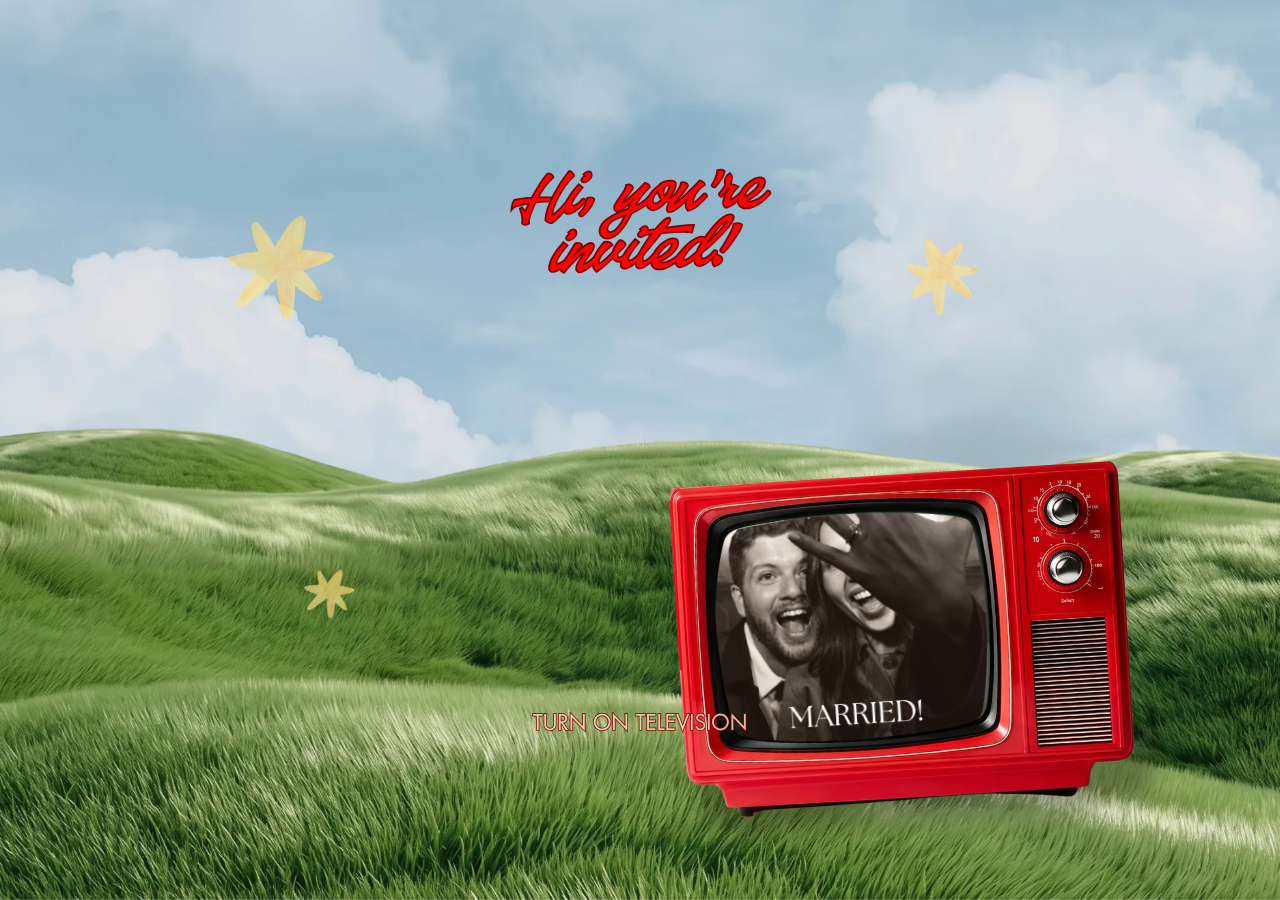
==== index.html @ faf1cdb5 "Add Reiner and Myrvic's invitation photos" ====
<!DOCTYPE html><html dir="ltr" lang="en" class="x-default-marker theme light classic x6brqfx x1yowkxt x19aimcq"><head><base href="./"><script>(function(){var p=location.pathname;var m=p.match(/\/(invitation|rsvp|details|our-story)(?:\/|\.html)?$/);var base=m?p.slice(0,m.index+1):p.replace(/index\.html$/,'');if(!base.endsWith('/'))base+='/';document.querySelector('base').href=base;if(m&&p.endsWith('/'))history.replaceState(null,'',base+m[1]+location.search+location.hash);})();</script><meta charset="utf-8"><title>Reiner &amp; Myrvic | November 27, 2026</title><meta name="app-name" content="export_website"/><meta name="build-version" content="cf8144c637e607ab2b23404d0fea6b2fc48c4a00"/><meta name="build-release-name" content="20260906-23-cf8144c"/><meta name="build-deployment-group" content="STABLE"/><meta name="viewport" content="width=device-width, initial-scale=1"><script nonce="87329d4e-d815-4455-b06b-29f171cdeb5d">(function pushPageBuildIdentityToNativeShell(identity) {
  if (typeof window === 'undefined') {
    return;
  }
  if (Object.values(identity).every(value => value == null)) {
    return;
  }
  const json = JSON.stringify(identity);
  if (window.Android?.onPageBuildIdentityReady) {
    // Android-shaped device
    window.Android.onPageBuildIdentityReady(json);
  } else if (window.Harmony?.onPageBuildIdentityReady) {
    // HarmonyOS-shaped device
    window.Harmony.onPageBuildIdentityReady(json);
  } else if (window.webkit?.messageHandlers?.pageBuildIdentityReady) {
    // iOS-shaped device
    window.webkit.messageHandlers.pageBuildIdentityReady.postMessage(json);
  } else if (window.ElectronBridge?.onPageBuildIdentityReady) {
    // Canva desktop app
    window.ElectronBridge.onPageBuildIdentityReady(json);
  } else {
    // No native platform detected. Nothing to notify.
  }
})({stack: 'export_website', variant:  null , version: 'cf8144c637e607ab2b23404d0fea6b2fc48c4a00', releaseName: '20260906-23-cf8144c', deploymentGroup: 'STABLE'});</script><link href="_assets/8fa4cf4b6ec586ba.ltr.css" rel="stylesheet" crossorigin="anonymous"><link href="_assets/static_font_4.ltr.css" rel="stylesheet"><link href="_assets/a9b6541b6dfc561e.runtime.js" rel="preload" as="script" crossorigin="anonymous" nonce="87329d4e-d815-4455-b06b-29f171cdeb5d"><link href="_assets/e6d9690df7022fb8.s4le6a.vendor.js" rel="preload" as="script" crossorigin="anonymous" nonce="87329d4e-d815-4455-b06b-29f171cdeb5d"><link href="_assets/f34af0df47ca8d73.vendor.js" rel="preload" as="script" crossorigin="anonymous" nonce="87329d4e-d815-4455-b06b-29f171cdeb5d"><link href="_assets/8805dfb1ff7b86ae.strings.js" rel="preload" as="script" crossorigin="anonymous" nonce="87329d4e-d815-4455-b06b-29f171cdeb5d"><link href="_assets/9f7364ae98d681e5.en.js" rel="preload" as="script" crossorigin="anonymous" nonce="87329d4e-d815-4455-b06b-29f171cdeb5d"><link href="_assets/7269cd65d576df29.js" rel="preload" as="script" crossorigin="anonymous" nonce="87329d4e-d815-4455-b06b-29f171cdeb5d"><meta name="referrer" content="strict-origin-when-cross-origin"><meta property="og:title" content="Open me!"><meta property="og:image" content="_assets/images/2d7bbc3d4c658f07d8d2f6f6419cc091.jpg" /><meta property="og:type" content="website"><link rel="shortcut icon" href="_assets/images/2d0b56e7e51cf11036ad8734bdb67e2d.png"><link rel="icon" href="_assets/images/e53c4bd8da5e491d9ab09e7cf0daf874.png" sizes="192x192"><link rel="apple-touch-icon" href="_assets/images/725b756a69a7d4c235070e51acd85560.png" sizes="180x180"><script nonce="87329d4e-d815-4455-b06b-29f171cdeb5d">window['__canva_website_bootstrap__'] = JSON.parse('{"A":"DAHRlKlYqEo","B":"eyJhbGciOiJkaXIiLCJlbmMiOiJBMjU2R0NNIiwia2lkIjoia2lkLTE3Nzg0NzAzNjEzOTQifQ..WpCjTePoKGWUhkLF.Djy76tqncy_Fb4e6NafjSTdZ1x4IBkHHtvFXLVAief7axlxU9f3ZyP_-Skp1wD98QwVGaKHhow.xa5CEEruOnee6Me7J8l4Vw"}');</script><script nonce="87329d4e-d815-4455-b06b-29f171cdeb5d">
      document.addEventListener('contextmenu', (e) => {
        const isMedia = ['img', 'image', 'video', 'svg', 'picture'].some(
          tagName => tagName.localeCompare(e.target.tagName, undefined, { sensitivity: 'base' }) === 0,
        );
        isMedia && e.preventDefault();
      });
    </script><script nonce="87329d4e-d815-4455-b06b-29f171cdeb5d">
  const lang = navigator.language ? navigator.language : 'en';
  let footerRequest;
  window.canva_loadFooterHtml = () => footerRequest ??= fetch('_footer?lang=' + encodeURIComponent(lang)).then(response => {
    if (response.status !== 200) {
      throw new Error('Footer request failed');
    }
    return response.text();
  }).catch(error => {
    footerRequest = undefined;
    throw error;
  });
  window.canva_installFooter = (container) => {
    if (!(container instanceof HTMLDivElement)) {
      return;
    }
    window.canva_loadFooterHtml().then(footerStr => {
      container.innerHTML = '';
      const div = document.createElement('div');
      div.innerHTML = footerStr;
      for (const child of [...div.children]) {
        if (child.tagName.toLowerCase() !== 'script') {
          container.append(child);
        }
      }

      (() => { !function(){"use strict";const o={active:"active"},t={modalBackdrop:"modal_backdrop",termsAndConditionsModal:"modal",termsAndConditionsModalCloseButton:"form_close_initial",reportButton:"form_report",privacyPolicyModal:"privacy_policy_modal",privacyPolicyModalCloseButton:"form_close_privacy_policy",termsAndSupportFooterButton:"report_button",privacyPolicyFooterButton:"privacy_policy_button"};function e({root:e,getSiteUrl:c,openReport:n}){const l=e.getElementById(t.modalBackdrop);null!=l&&(function({root:e,modalBackdrop:c,getSiteUrl:n,openReport:l}){const i=e.getElementById(t.termsAndConditionsModal),r=e.getElementById(t.termsAndConditionsModalCloseButton),a=e.getElementById(t.reportButton),s=e.getElementById(t.termsAndSupportFooterButton);if(null==i||null==r||null==a||null==s)return;a.onclick=()=>{const{origin:o,pathname:t}=new URL(n()),e=a.dataset.reportUrl+encodeURIComponent(o+t);l(e)};const d=()=>{c.classList.remove(o.active),i.classList.remove(o.active),s.classList.remove(o.active),s.focus(),c.onclick=null};r.onclick=d,s.onclick=()=>{c.classList.add(o.active),c.onclick=d,i.classList.add(o.active),s.classList.add(o.active)}}({root:e,modalBackdrop:l,getSiteUrl:c,openReport:n}),function({root:e,modalBackdrop:c}){const n=e.getElementById(t.privacyPolicyModal),l=e.getElementById(t.privacyPolicyModalCloseButton),i=e.getElementById(t.privacyPolicyFooterButton);if(null==n||null==l||null==i)return;const r=()=>{c.classList.remove(o.active),n.classList.remove(o.active),i.classList.remove(o.active),i.focus(),c.onclick=null};l.onclick=r,i.onclick=()=>{c.classList.add(o.active),c.onclick=r,n.classList.add(o.active),i.classList.add(o.active)}}({root:e,modalBackdrop:l}))}!function({root:o,openReport:t}){e({root:o,getSiteUrl:()=>o.URL,openReport:t})}({root:document,openReport:o=>{window.open(o)}})}(); })();
    }).catch(() => {});
  }
</script><script nonce="87329d4e-d815-4455-b06b-29f171cdeb5d">
    window.C_CAPTCHA_IMPLEMENTATION = 'RECAPTCHA';
</script><script nonce="87329d4e-d815-4455-b06b-29f171cdeb5d">
    window.C_CAPTCHA_KEY = '6LdpNmIrAAAAAHQVezN3pBAfDjQQ2qUpo881f24o';
</script><meta name="description" content="Join Reiner and Myrvic as they celebrate their wedding on November 27, 2026 in Ozamiz City."><meta name="theme-color" content="#cb1717"><script>window.addEventListener('click',function(e){var a=e.target.closest&&e.target.closest('a');if(!a)return;var u=new URL(a.href,location.href),m=u.hash.match(/^#page-(0|1|2|4|5)$/);if(!m||u.origin!==location.origin)return;var routes={'0':'','1':'invitation/','2':'rsvp/','4':'details/','5':'our-story/'};e.preventDefault();e.stopImmediatePropagation();location.assign(new URL(routes[m[1]],document.baseURI).href);},true);</script></head><body><script nonce="87329d4e-d815-4455-b06b-29f171cdeb5d">(function () {var classList = document.documentElement.classList;if (classList.contains('adaptive') && window.matchMedia('(prefers-color-scheme: dark)').matches) {classList.remove.apply(classList, ["x6brqfx","x1yowkxt","x19aimcq"]);classList.add.apply(classList, ["xo86nag","x1yowkxt","xntwwlm"]);}document.documentElement.classList.replace('adaptive', window.matchMedia('(prefers-color-scheme: dark)').matches ? 'dark' : 'light');})();</script><div id="root"></div><script nonce="87329d4e-d815-4455-b06b-29f171cdeb5d">(function() {window['__canva_public_path__'] = '_assets\/'; window['bootstrap'] = JSON.parse("{\"base\":{\"A?\":\"B\",\"L\":false,\"N\":false,\"E\":\"cf8144c637e607ab2b23404d0fea6b2fc48c4a00\",\"j\":\"1797244\",\"K\":1788756804,\"F\":{\"A?\":\"B\"},\"G\":\"CLIENT_FULL\",\"I\":\"A\",\"O\":{\"A?\":\"B\"},\"M\":\"/_online\",\"U\":[],\"V\":[],\"a\":{\"K\":\"export_website\",\"H\":{}},\"d\":{\"A\":\"wss://www.canva.com/_stream\",\"B\":{\"F\":\"export_website\"},\"C\":8388608},\"b\":{\"A?\":\"H\",\"C\":{\"a\":\"WEB\"},\"D\":{\"a\":\"WEB\",\"c\":\"en\"},\"E\":{},\"P\":[],\"Q\":[],\"R\":false,\"S\":false}},\"page\":{\"A\":{\"B\":{\"A?\":\"A\",\"A\":\"TAGcbLa0hys\",\"B\":1},\"C\":{\"A\":1366,\"B\":768,\"C\":\"D\"},\"Q\":[],\"R\":[],\"P\":\"en-GB\",\"D\":\"Colorful TV Wedding Website - AC2.8\",\"E\":\"\",\"F\":[],\"d\":{},\"G\":{},\"Y\":{},\"a\":[],\"b\":[],\"V\":[],\"W\":[],\"A\":[{\"A?\":\"j\",\"Z\":{\"A?\":\"A\",\"A\":\"TAGcbLa0hys\",\"B\":1},\"a\":\"PBRxd3hYJyp2bHWZ\",\"B\":\"Open me!\",\"R\":false,\"S\":false,\"U\":false,\"P\":\"0\",\"Q\":{},\"v\":\"B\",\"t\":[{\"A?\":\"i\",\"a\":\"PBFgW19lmRmxBJkb\",\"R\":false,\"S\":false,\"U\":false,\"M\":5000000,\"Q\":{},\"K\":12,\"W\":[],\"X\":[],\"H\":[],\"L\":{},\"C\":{\"A\":1366,\"B\":750,\"C\":\"D\"},\"D\":{\"B\":{\"A\":{\"A?\":\"d\",\"A\":\"MAHRr7tVzb4\",\"B\":1},\"B\":{\"A\":-17.52125000000001,\"B\":0,\"D\":1366,\"C\":767.52125,\"E\":0},\"E\":0,\"C\":{}},\"D\":0,\"F\":false,\"J\":false,\"G\":false,\"H\":false},\"r\":[],\"E\":[{\"5\":{},\"A?\":\"H\",\"A\":118.54184371047677,\"B\":289.57419339157036,\"D\":771.0391454432463,\"C\":441.76165541710225,\"E\":0,\"F\":0,\"BD\":[],\"BE\":[],\"BA\":[],\"BB\":[],\"Q\":true,\"R\":{\"A\":true,\"F\":{}},\"S\":false,\"P\":[],\"T\":{},\"W\":{},\"_\":\"LB2zlyqVSJTXKRpg\",\"b\":771.0391454432463,\"a\":441.76165541710225,\"y\":{},\"e\":{},\"c\":[{\"3\":{\"B\":{\"A\":0,\"B\":false},\"D\":{\"A\":-1}},\"5\":{},\"A?\":\"I\",\"A\":368.43396298022265,\"B\":671.269189676932,\"D\":60.10557850346038,\"C\":61.56064837412145,\"E\":-35.82658839319383,\"F\":0,\"BD\":[],\"BE\":[],\"BA\":[],\"BB\":[],\"Q\":true,\"R\":{\"A\":true,\"F\":{}},\"S\":false,\"P\":[],\"T\":{},\"W\":{},\"_\":\"LBhKQ6XsbQLLtr32\",\"a\":{\"B\":{\"A\":{\"A?\":\"d\",\"A\":\"MAEp_I02sdI\",\"B\":1},\"I\":{\"A?\":\"d\",\"A\":\"MAHRr9aF_V8\",\"B\":1},\"B\":{\"A\":0,\"B\":0,\"D\":60.10557850346038,\"C\":61.56064837412145,\"E\":0},\"E\":0,\"C\":{}},\"D\":0,\"F\":false,\"J\":false,\"G\":false,\"H\":false},\"e\":[]},{\"3\":{\"B\":{\"A\":0,\"B\":false},\"D\":{\"A\":-1}},\"5\":{},\"A?\":\"I\",\"A\":40.328757213141664,\"B\":677.6366671919828,\"D\":77.50289928742087,\"C\":79.37913334838267,\"E\":-35.82658839319383,\"F\":0,\"BD\":[],\"BE\":[],\"BA\":[],\"BB\":[],\"Q\":true,\"R\":{\"A\":true,\"F\":{}},\"S\":false,\"P\":[],\"T\":{},\"W\":{},\"_\":\"LBr5KvPNH973Ykwz\",\"a\":{\"B\":{\"A\":{\"A?\":\"d\",\"A\":\"MAEp_I02sdI\",\"B\":1},\"I\":{\"A?\":\"d\",\"A\":\"MAHRrxKcEJ0\",\"B\":1},\"B\":{\"A\":0,\"B\":0,\"D\":77.50289928742087,\"C\":79.37913334838267,\"E\":0},\"E\":0,\"C\":{}},\"D\":0,\"F\":false,\"J\":false,\"G\":false,\"H\":false},\"e\":[]},{\"3\":{\"B\":{\"A\":0,\"B\":false},\"D\":{\"A\":-1}},\"5\":{},\"A?\":\"I\",\"A\":15.194391342135084,\"B\":15.716921471454832,\"D\":110.72572964947803,\"C\":113.40624079555481,\"E\":19.441997999584565,\"F\":0,\"BD\":[],\"BE\":[],\"BA\":[],\"BB\":[],\"Q\":true,\"R\":{\"A\":true,\"F\":{}},\"S\":false,\"P\":[],\"T\":{},\"W\":{},\"_\":\"LBKSrcW266h2Sz50\",\"a\":{\"B\":{\"A\":{\"A?\":\"d\",\"A\":\"MAEp_I02sdI\",\"B\":1},\"I\":{\"A?\":\"d\",\"A\":\"MAHRr38JFZ8\",\"B\":1},\"B\":{\"A\":0,\"B\":0,\"D\":110.72572964947803,\"C\":113.40624079555481,\"E\":0},\"E\":0,\"C\":{}},\"D\":0,\"F\":false,\"J\":false,\"G\":false,\"H\":false},\"e\":[]},{\"3\":{\"B\":{\"A\":0,\"B\":false},\"D\":{\"A\":-1}},\"5\":{},\"A?\":\"I\",\"A\":380.79498673494385,\"B\":25.132026307269886,\"D\":52.49257925032793,\"C\":53.763349325289326,\"E\":19.441997999584565,\"F\":0,\"BD\":[],\"BE\":[],\"BA\":[],\"BB\":[],\"Q\":true,\"R\":{\"A\":true,\"F\":{}},\"S\":false,\"P\":[],\"T\":{},\"W\":{},\"_\":\"LBbSNjt7wnnXDFT3\",\"a\":{\"B\":{\"A\":{\"A?\":\"d\",\"A\":\"MAEp_I02sdI\",\"B\":1},\"I\":{\"A?\":\"d\",\"A\":\"MAHRr7vyEpo\",\"B\":1},\"B\":{\"A\":0,\"B\":0,\"D\":52.49257925032793,\"C\":53.763349325289326,\"E\":0},\"E\":0,\"C\":{}},\"D\":0,\"F\":false,\"J\":false,\"G\":false,\"H\":false},\"e\":[]}],\"d\":[]},{\"5\":{},\"A?\":\"K\",\"A\":82.69763272975803,\"B\":506.07563891937224,\"D\":354.6694651433962,\"C\":122,\"E\":-2.5067174577305855,\"F\":0,\"BD\":[],\"BE\":[],\"BA\":[],\"BB\":[],\"X\":{\"A?\":\"B\",\"A\":8,\"B\":{\"C\":\"B\",\"G\":{},\"H\":{}}},\"Q\":true,\"S\":false,\"P\":[],\"T\":{},\"W\":{},\"_\":\"LBrkC3Hf8Jyp0ggX\",\"a\":{\"A\":[],\"B\":[],\"C\":{\"A\":[\"Hi, you’re invited!\\n\"],\"B\":[20],\"C\":[{\"1\":false,\"3\":false,\"5\":false,\"7\":false,\"9\":false,\"B\":false,\"C\":\"YAHNdXuIW4I,0\",\"D\":false,\"F\":false,\"G\":\"50.9815px\",\"H\":false,\"J\":false,\"L\":false,\"M\":\"#ff0000\",\"N\":false,\"P\":false,\"Q\":\"#page-1\",\"R\":false,\"T\":false,\"V\":false,\"X\":false,\"BN\":false,\"Y\":\"1.2em\",\"Z\":false,\"b\":false,\"c\":\"center\",\"d\":false,\"f\":false,\"h\":false,\"j\":false,\"BL\":false,\"l\":false,\"n\":false,\"p\":false,\"q\":\"normal\",\"r\":false,\"t\":false,\"v\":false,\"x\":false,\"z\":false,\"_\":false,\"BB\":false,\"BD\":false,\"BF\":false,\"BH\":false,\"BJ\":false,\"BP\":false,\"BR\":false,\"BT\":false,\"B-\":[],\"B_\":[],\"CA\":{}},{\"0\":\"none\",\"1\":false,\"3\":false,\"5\":false,\"7\":false,\"9\":false,\"B\":false,\"D\":false,\"F\":false,\"H\":false,\"I\":\"bold\",\"J\":false,\"L\":false,\"N\":false,\"P\":false,\"R\":false,\"T\":false,\"V\":false,\"W\":\"0em\",\"X\":false,\"BN\":false,\"Z\":false,\"b\":false,\"d\":false,\"f\":false,\"h\":false,\"j\":false,\"BL\":false,\"l\":false,\"n\":false,\"p\":false,\"r\":false,\"t\":false,\"v\":false,\"x\":false,\"z\":false,\"_\":false,\"BB\":false,\"BC\":\"0em\",\"BD\":false,\"BF\":false,\"BG\":\"none\",\"BH\":false,\"BJ\":false,\"BP\":false,\"BR\":false,\"BT\":false,\"B-\":[],\"B_\":[],\"CA\":{}},{\"1\":true,\"3\":false,\"5\":false,\"7\":false,\"9\":false,\"B\":false,\"D\":true,\"F\":false,\"H\":true,\"J\":true,\"L\":false,\"N\":true,\"P\":false,\"R\":true,\"T\":false,\"V\":false,\"X\":true,\"BN\":false,\"Z\":true,\"b\":false,\"d\":true,\"f\":false,\"h\":false,\"j\":false,\"BL\":false,\"l\":false,\"n\":false,\"p\":false,\"r\":true,\"t\":false,\"v\":false,\"x\":false,\"z\":false,\"_\":false,\"BB\":false,\"BD\":true,\"BF\":false,\"BH\":true,\"BJ\":false,\"BP\":false,\"BR\":false,\"BT\":false,\"B-\":[],\"B_\":[],\"CA\":{}}],\"D\":[0,19,1],\"E\":{}},\"E\":{},\"G\":{}},\"b\":{\"A\":[11,9]},\"j\":{\"A\":[{\"A\":\"outline\",\"B\":{\"color\":\"#800000\",\"thickness\":\"0.6\"}}],\"B\":[]},\"d\":\"A\",\"l\":false,\"h\":\"A\"},{\"5\":{},\"A?\":\"H\",\"A\":254.9145053298323,\"B\":405.90036070623273,\"D\":600.0619495210308,\"C\":415.724713433998,\"E\":0,\"F\":0,\"BD\":[],\"BE\":[],\"BA\":[],\"BB\":[],\"Q\":true,\"S\":false,\"P\":[],\"T\":{},\"W\":{},\"_\":\"LBRNZdVKPQmKcHn0\",\"b\":600.0619495210308,\"a\":415.724713433998,\"y\":{},\"e\":{},\"c\":[{\"5\":{},\"A?\":\"I\",\"A\":-2.842170943040401e-14,\"B\":5.684341886080802e-14,\"D\":600.0619495210307,\"C\":415.72471343399803,\"E\":0,\"F\":0,\"BD\":[],\"BE\":[],\"BA\":[],\"BB\":[],\"X\":{\"A?\":\"A\"},\"G\":\"#page-1\",\"Q\":true,\"S\":false,\"P\":[],\"T\":{},\"W\":{},\"_\":\"LBSBnjWND1F5HbvM\",\"a\":{\"B\":{\"A\":{\"A?\":\"d\",\"A\":\"MAHRsDuyRNo\",\"B\":1},\"I\":{\"A?\":\"d\",\"A\":\"MAHRsLy_-BY\",\"B\":1},\"B\":{\"A\":-158.8078553877525,\"B\":-221.23932004276202,\"D\":1029.3976597030244,\"C\":574.5325688217506,\"E\":0},\"E\":0,\"C\":{}},\"D\":0,\"F\":false,\"J\":false,\"G\":false,\"H\":false},\"e\":[]},{\"5\":{},\"A?\":\"J\",\"A\":39.17839017779548,\"B\":68.00419106851535,\"D\":288.50281533323107,\"C\":240.92390755437208,\"E\":0,\"F\":0,\"BD\":[],\"BE\":[],\"BA\":[],\"BB\":[],\"X\":{\"A?\":\"A\"},\"G\":\"#page-1\",\"Q\":true,\"S\":false,\"P\":[],\"T\":{},\"W\":{},\"_\":\"LB1l8HvycjnnnDpN\",\"a\":{\"A\":0,\"B\":0,\"D\":2260.124,\"C\":1887.392},\"b\":[{\"A\":\"M1155.94 0C886.78 0 576.34 17.39 245.91 67.38c0 0-108.79 10.12-139.16 103.73S-7.1 584.56.49 888.18 48.56 1470.1 48.56 1470.1l35.42 202.41c0 0-7.59 87.65 78.43 125.61 80.69 35.6 464.16 89.28 832.97 89.28 24.36 0 48.66-.23 72.81-.72 389.64-7.89 756.51-35.72 885.53-63.56 129.04-27.83 204.95-25.3 232.77-136.63s103.73-599.63 60.72-1093-58.19-478.19-146.75-508.55C2042.11 64.93 1676.1 0 1155.94 0Z\",\"B\":{\"A\":true,\"I\":{\"A\":\"VAHROY3ZhZI\",\"M\":\"VBlbFMYMBLwLXF5y\",\"B\":{\"A\":-283.18488239014846,\"B\":0.004586636040812664,\"D\":2260.1169239925757,\"C\":2260.1169239925757,\"E\":0},\"C\":0,\"J\":{},\"N\":[],\"O\":[],\"Q\":[],\"R\":[],\"F\":\"B\",\"I\":true,\"G\":0},\"D\":0,\"F\":false,\"J\":false,\"G\":false,\"H\":false},\"D\":0}],\"d\":[],\"c\":{\"A\":{\"A\":0,\"B\":0,\"D\":2260.124,\"C\":1887.392},\"B\":2260.124,\"C\":1887.392,\"D\":\"A\",\"E\":\"A\"},\"e\":{\"A\":false,\"B\":false},\"f\":[],\"g\":[]}],\"d\":[]},{\"5\":{},\"A?\":\"K\",\"A\":661.4466580000001,\"B\":502.7566598671823,\"D\":360.4866802656354,\"C\":27.106684,\"E\":0,\"F\":0,\"BD\":[],\"BE\":[],\"BA\":[],\"BB\":[],\"X\":{\"A?\":\"B\",\"A\":4,\"B\":{\"D\":\"E\",\"G\":{},\"H\":{}}},\"Q\":false,\"S\":false,\"P\":[],\"T\":{},\"W\":{},\"_\":\"LBDgzHPQSqfVTXY8\",\"a\":{\"A\":[],\"B\":[],\"C\":{\"A\":[\"TURN ON TELEVISION\\n\"],\"B\":[19],\"C\":[{\"0\":\"uppercase\",\"1\":false,\"3\":false,\"5\":false,\"7\":false,\"9\":false,\"B\":false,\"C\":\"YAFcfgcNhWk,3\",\"D\":false,\"F\":false,\"G\":\"22.6666px\",\"H\":false,\"J\":false,\"L\":false,\"M\":\"#f1dfc1\",\"N\":false,\"P\":false,\"Q\":\"#page-1\",\"R\":false,\"T\":false,\"V\":false,\"X\":false,\"BN\":false,\"Y\":\"1.46em\",\"Z\":false,\"b\":false,\"c\":\"center\",\"d\":false,\"f\":false,\"h\":false,\"j\":false,\"BL\":false,\"l\":false,\"n\":false,\"p\":false,\"q\":\"normal\",\"r\":false,\"s\":\"on\",\"t\":false,\"u\":\"on\",\"v\":false,\"w\":\"on\",\"x\":false,\"z\":false,\"_\":false,\"BB\":false,\"BD\":false,\"BF\":false,\"BH\":false,\"BJ\":false,\"BP\":false,\"BR\":false,\"BT\":false,\"B-\":[],\"B_\":[],\"CA\":{}},{\"1\":false,\"3\":false,\"5\":false,\"7\":false,\"9\":false,\"B\":false,\"D\":false,\"F\":false,\"H\":false,\"J\":false,\"L\":false,\"N\":false,\"P\":false,\"R\":false,\"T\":false,\"V\":false,\"X\":false,\"BN\":false,\"Z\":false,\"b\":false,\"d\":false,\"f\":false,\"h\":false,\"j\":false,\"BL\":false,\"l\":false,\"n\":false,\"p\":false,\"r\":true,\"t\":true,\"v\":true,\"x\":true,\"z\":false,\"_\":false,\"BB\":false,\"BD\":false,\"BF\":false,\"BH\":false,\"BJ\":false,\"BP\":false,\"BR\":false,\"BT\":false,\"B-\":[],\"B_\":[],\"CA\":{}},{\"1\":false,\"3\":false,\"5\":false,\"6\":\"1em\",\"7\":false,\"8\":\"0em\",\"9\":false,\"B\":false,\"D\":false,\"F\":false,\"H\":false,\"J\":false,\"L\":false,\"N\":false,\"P\":false,\"R\":false,\"S\":\"0μs\",\"T\":false,\"V\":false,\"W\":\"0em\",\"X\":false,\"BN\":false,\"Z\":false,\"a\":\"ltr\",\"b\":false,\"d\":false,\"e\":\"none\",\"f\":false,\"g\":\"0\",\"h\":false,\"j\":false,\"BL\":false,\"k\":\"0em\",\"l\":false,\"n\":false,\"o\":\"none\",\"p\":false,\"q\":\"normal\",\"r\":false,\"s\":\"on\",\"t\":false,\"u\":\"on\",\"v\":false,\"w\":\"on\",\"x\":false,\"z\":false,\"-\":\"p\",\"_\":false,\"BA\":\"none\",\"BB\":false,\"BD\":false,\"BE\":\"body\",\"BF\":false,\"BG\":\"none\",\"BH\":false,\"BI\":\"0em\",\"BJ\":false,\"BP\":false,\"BR\":false,\"BT\":false,\"B-\":[],\"B_\":[],\"CA\":{}},{\"1\":true,\"3\":false,\"5\":false,\"7\":true,\"9\":true,\"B\":false,\"D\":true,\"F\":false,\"H\":true,\"J\":false,\"L\":false,\"N\":true,\"P\":false,\"R\":true,\"T\":true,\"V\":false,\"X\":true,\"BN\":false,\"Z\":true,\"b\":true,\"d\":true,\"f\":true,\"h\":true,\"j\":false,\"BL\":false,\"l\":true,\"n\":false,\"p\":true,\"r\":true,\"t\":true,\"v\":true,\"x\":true,\"z\":false,\"_\":true,\"BB\":true,\"BD\":false,\"BF\":true,\"BH\":true,\"BJ\":true,\"BP\":false,\"BR\":false,\"BT\":false,\"B-\":[],\"B_\":[],\"CA\":{}}],\"D\":[0,1,17,1],\"E\":{}},\"E\":{},\"G\":{}},\"b\":{\"A\":[19]},\"j\":{\"A\":[{\"A\":\"outline\",\"B\":{\"color\":\"#800000\",\"thickness\":\"0.65\"}}],\"B\":[]},\"d\":\"B\",\"l\":false,\"g\":false,\"h\":\"A\"}],\"I\":[]}],\"u\":[],\"L\":{}},{\"A?\":\"j\",\"Z\":{\"A?\":\"A\",\"A\":\"TAGcbLa0hys\",\"B\":1},\"a\":\"PBkhCtjhMxnrT4K0\",\"B\":\"Invitation\",\"R\":false,\"S\":false,\"U\":false,\"P\":\"1\",\"Q\":{},\"v\":\"B\",\"t\":[{\"A?\":\"i\",\"a\":\"PBh2XxZdF1MCB2hM\",\"R\":false,\"S\":false,\"U\":false,\"Q\":{},\"K\":18,\"W\":[],\"X\":[],\"H\":[],\"L\":{},\"C\":{\"A\":1366,\"B\":973,\"C\":\"D\"},\"D\":{\"B\":{\"A\":{\"A?\":\"d\",\"A\":\"MAHRr7tVzb4\",\"B\":1},\"B\":{\"A\":0,\"B\":-182.93851132686098,\"D\":1731.877022653722,\"C\":973,\"E\":0},\"E\":0,\"C\":{}},\"D\":0,\"F\":false,\"J\":false,\"G\":false,\"H\":false},\"r\":[],\"E\":[{\"5\":{},\"A?\":\"H\",\"A\":178.6241688594448,\"B\":205.99903668474502,\"D\":907.0271930357868,\"C\":640.8945194239675,\"E\":0,\"F\":0,\"BD\":[],\"BE\":[],\"BA\":[],\"BB\":[],\"Q\":false,\"S\":false,\"P\":[],\"T\":{},\"W\":{},\"_\":\"LBpNNDp1phwXzk38\",\"b\":907.0271930357868,\"a\":640.8945194239675,\"y\":{},\"e\":{},\"c\":[{\"3\":{\"B\":{\"A\":0,\"B\":false},\"D\":{\"A\":-1}},\"5\":{},\"A?\":\"I\",\"A\":12.2426091621359,\"B\":763.6860322748117,\"D\":62.53474552805103,\"C\":64.0486220492143,\"E\":-35.82658839319383,\"F\":0,\"BD\":[],\"BE\":[],\"BA\":[],\"BB\":[],\"Q\":false,\"S\":false,\"P\":[],\"T\":{},\"W\":{},\"_\":\"LBDYTd9nJnwJRX8c\",\"a\":{\"B\":{\"A\":{\"A?\":\"d\",\"A\":\"MAEp_I02sdI\",\"B\":1},\"I\":{\"A?\":\"d\",\"A\":\"MAHRrxKcEJ0\",\"B\":1},\"B\":{\"A\":0,\"B\":0,\"D\":62.53474552805103,\"C\":64.0486220492143,\"E\":0},\"E\":0,\"C\":{}},\"D\":0,\"F\":false,\"J\":false,\"G\":false,\"H\":false},\"e\":[]},{\"3\":{\"B\":{\"A\":0,\"B\":false},\"D\":{\"A\":-1}},\"5\":{},\"A?\":\"I\",\"A\":492.2296840258745,\"B\":12.828889417668897,\"D\":62.53474552805103,\"C\":64.0486220492143,\"E\":-35.82658839319383,\"F\":0,\"BD\":[],\"BE\":[],\"BA\":[],\"BB\":[],\"Q\":false,\"S\":false,\"P\":[],\"T\":{},\"W\":{},\"_\":\"LBsXcZzhl2pCsPQ9\",\"a\":{\"B\":{\"A\":{\"A?\":\"d\",\"A\":\"MAEp_I02sdI\",\"B\":1},\"I\":{\"A?\":\"d\",\"A\":\"MAHRrxKcEJ0\",\"B\":1},\"B\":{\"A\":0,\"B\":0,\"D\":62.53474552805103,\"C\":64.0486220492143,\"E\":0},\"E\":0,\"C\":{}},\"D\":0,\"F\":false,\"J\":false,\"G\":false,\"H\":false},\"e\":[]},{\"3\":{\"B\":{\"A\":0,\"B\":false},\"D\":{\"A\":-1}},\"5\":{},\"A?\":\"I\",\"A\":564.6032882126173,\"B\":831.6635580900669,\"D\":62.53474552805103,\"C\":64.0486220492143,\"E\":-35.82658839319383,\"F\":0,\"BD\":[],\"BE\":[],\"BA\":[],\"BB\":[],\"Q\":false,\"S\":false,\"P\":[],\"T\":{},\"W\":{},\"_\":\"LBG24bhx2zcF5rXZ\",\"a\":{\"B\":{\"A\":{\"A?\":\"d\",\"A\":\"MAEp_I02sdI\",\"B\":1},\"I\":{\"A?\":\"d\",\"A\":\"MAHRrxKcEJ0\",\"B\":1},\"B\":{\"A\":0,\"B\":0,\"D\":62.53474552805103,\"C\":64.0486220492143,\"E\":0},\"E\":0,\"C\":{}},\"D\":0,\"F\":false,\"J\":false,\"G\":false,\"H\":false},\"e\":[]},{\"3\":{\"B\":{\"A\":0,\"B\":false},\"D\":{\"A\":-1}},\"5\":{},\"A?\":\"I\",\"A\":33.174716784045934,\"B\":163.0921295186383,\"D\":62.53474552805103,\"C\":64.0486220492143,\"E\":-35.82658839319383,\"F\":0,\"BD\":[],\"BE\":[],\"BA\":[],\"BB\":[],\"Q\":false,\"S\":false,\"P\":[],\"T\":{},\"W\":{},\"_\":\"LBHJJbds0KhQjlwM\",\"a\":{\"B\":{\"A\":{\"A?\":\"d\",\"A\":\"MAEp_I02sdI\",\"B\":1},\"I\":{\"A?\":\"d\",\"A\":\"MAHRrxKcEJ0\",\"B\":1},\"B\":{\"A\":0,\"B\":0,\"D\":62.53474552805103,\"C\":64.0486220492143,\"E\":0},\"E\":0,\"C\":{}},\"D\":0,\"F\":false,\"J\":false,\"G\":false,\"H\":false},\"e\":[]}],\"d\":[]},{\"5\":{},\"A?\":\"K\",\"A\":255.65596046532968,\"B\":88.03727593005272,\"D\":1189.9254481398946,\"C\":319.98092203500363,\"E\":0,\"F\":0,\"BD\":[],\"BE\":[],\"BA\":[],\"BB\":[],\"Q\":false,\"S\":false,\"P\":[],\"T\":{},\"W\":{},\"_\":\"LBN3PvNZv3VNdq9D\",\"a\":{\"A\":[],\"B\":[],\"C\":{\"A\":[\"Reiner & Myrvic\\n\"],\"B\":[16],\"C\":[{\"0\":\"uppercase\",\"1\":false,\"3\":false,\"5\":false,\"7\":false,\"9\":false,\"B\":false,\"C\":\"YAFcfnz0aPk,0\",\"D\":false,\"F\":false,\"G\":\"83px\",\"H\":false,\"I\":\"bold\",\"J\":false,\"L\":false,\"M\":\"#fffbf5\",\"N\":false,\"P\":false,\"R\":false,\"T\":false,\"V\":false,\"X\":false,\"BN\":false,\"Y\":\"1.2em\",\"Z\":false,\"b\":false,\"c\":\"center\",\"d\":false,\"f\":false,\"h\":false,\"j\":false,\"BL\":false,\"l\":false,\"n\":false,\"p\":false,\"q\":\"normal\",\"r\":false,\"t\":false,\"v\":false,\"x\":false,\"z\":false,\"_\":false,\"BB\":false,\"BD\":false,\"BF\":false,\"BG\":\"none\",\"BH\":false,\"BJ\":false,\"BP\":false,\"BR\":false,\"BT\":false,\"B-\":[],\"B_\":[],\"CA\":{}},{\"1\":false,\"3\":false,\"5\":false,\"7\":false,\"9\":false,\"B\":false,\"D\":false,\"F\":false,\"H\":false,\"J\":false,\"L\":false,\"N\":false,\"P\":false,\"R\":false,\"T\":false,\"V\":false,\"W\":\"0em\",\"X\":false,\"BN\":false,\"Z\":false,\"b\":false,\"d\":false,\"f\":false,\"h\":false,\"j\":false,\"BL\":false,\"l\":false,\"n\":false,\"p\":false,\"r\":false,\"t\":false,\"v\":false,\"x\":false,\"z\":false,\"_\":false,\"BB\":false,\"BC\":\"0em\",\"BD\":false,\"BF\":false,\"BH\":false,\"BJ\":false,\"BP\":false,\"BR\":false,\"BT\":false,\"B-\":[],\"B_\":[],\"CA\":{}},{\"1\":true,\"3\":false,\"5\":false,\"7\":false,\"9\":false,\"B\":false,\"D\":true,\"F\":false,\"H\":true,\"J\":true,\"L\":false,\"N\":true,\"P\":false,\"R\":false,\"T\":false,\"V\":false,\"X\":true,\"BN\":false,\"Z\":true,\"b\":false,\"d\":true,\"f\":false,\"h\":false,\"j\":false,\"BL\":false,\"l\":false,\"n\":false,\"p\":false,\"r\":true,\"t\":false,\"v\":false,\"x\":false,\"z\":false,\"_\":false,\"BB\":false,\"BD\":true,\"BF\":false,\"BH\":true,\"BJ\":false,\"BP\":false,\"BR\":false,\"BT\":false,\"B-\":[],\"B_\":[],\"CA\":{}}],\"D\":[0,15,1],\"E\":{}},\"E\":{},\"G\":{}},\"b\":{\"A\":[16]},\"j\":{\"A\":[{\"A\":\"hollow\",\"B\":{\"thickness\":\"0.1\"}}],\"B\":[]},\"d\":\"A\",\"e\":442.52990905863226,\"f\":119,\"l\":false,\"h\":\"A\"},{\"5\":{},\"A?\":\"K\",\"A\":255.65596046532968,\"B\":88.03727593005272,\"D\":1189.9254481398946,\"C\":319.98092203500363,\"E\":0,\"F\":0.16,\"BD\":[],\"BE\":[],\"BA\":[],\"BB\":[],\"X\":{\"A?\":\"B\",\"A\":18,\"B\":{\"A\":0,\"D\":\"A\",\"G\":{},\"H\":{}}},\"Q\":false,\"S\":false,\"P\":[],\"T\":{},\"W\":{},\"_\":\"LBDm1wPQnbjFxJjV\",\"a\":{\"A\":[],\"B\":[],\"C\":{\"A\":[\"Reiner & Myrvic\\n\"],\"B\":[16],\"C\":[{\"0\":\"uppercase\",\"1\":false,\"3\":false,\"5\":false,\"7\":false,\"9\":false,\"B\":false,\"C\":\"YAFcfnz0aPk,0\",\"D\":false,\"F\":false,\"G\":\"83px\",\"H\":false,\"I\":\"bold\",\"J\":false,\"L\":false,\"M\":\"#fffbf5\",\"N\":false,\"P\":false,\"R\":false,\"T\":false,\"V\":false,\"X\":false,\"BN\":false,\"Y\":\"1.2em\",\"Z\":false,\"b\":false,\"c\":\"center\",\"d\":false,\"f\":false,\"h\":false,\"j\":false,\"BL\":false,\"l\":false,\"n\":false,\"p\":false,\"q\":\"normal\",\"r\":false,\"t\":false,\"v\":false,\"x\":false,\"z\":false,\"_\":false,\"BB\":false,\"BD\":false,\"BF\":false,\"BG\":\"none\",\"BH\":false,\"BJ\":false,\"BP\":false,\"BR\":false,\"BT\":false,\"B-\":[],\"B_\":[],\"CA\":{}},{\"1\":false,\"3\":false,\"5\":false,\"7\":false,\"9\":false,\"B\":false,\"D\":false,\"F\":false,\"H\":false,\"J\":false,\"L\":false,\"N\":false,\"P\":false,\"R\":false,\"T\":false,\"V\":false,\"W\":\"0em\",\"X\":false,\"BN\":false,\"Z\":false,\"b\":false,\"d\":false,\"f\":false,\"h\":false,\"j\":false,\"BL\":false,\"l\":false,\"n\":false,\"p\":false,\"r\":false,\"t\":false,\"v\":false,\"x\":false,\"z\":false,\"_\":false,\"BB\":false,\"BC\":\"0em\",\"BD\":false,\"BF\":false,\"BH\":false,\"BJ\":false,\"BP\":false,\"BR\":false,\"BT\":false,\"B-\":[],\"B_\":[],\"CA\":{}},{\"1\":true,\"3\":false,\"5\":false,\"7\":false,\"9\":false,\"B\":false,\"D\":true,\"F\":false,\"H\":true,\"J\":true,\"L\":false,\"N\":true,\"P\":false,\"R\":false,\"T\":false,\"V\":false,\"X\":true,\"BN\":false,\"Z\":true,\"b\":false,\"d\":true,\"f\":false,\"h\":false,\"j\":false,\"BL\":false,\"l\":false,\"n\":false,\"p\":false,\"r\":true,\"t\":false,\"v\":false,\"x\":false,\"z\":false,\"_\":false,\"BB\":false,\"BD\":true,\"BF\":false,\"BH\":true,\"BJ\":false,\"BP\":false,\"BR\":false,\"BT\":false,\"B-\":[],\"B_\":[],\"CA\":{}}],\"D\":[0,15,1],\"E\":{}},\"E\":{},\"G\":{}},\"b\":{\"A\":[16]},\"d\":\"A\",\"e\":442.52990905863226,\"f\":119,\"l\":false,\"h\":\"A\"},{\"5\":{},\"A?\":\"K\",\"A\":526.6970291834524,\"B\":189.82256975473257,\"D\":954.4224773169145,\"C\":98.96455514707688,\"E\":-2.5067174577305855,\"F\":0,\"BD\":[],\"BE\":[],\"BA\":[],\"BB\":[],\"X\":{\"A?\":\"B\",\"A\":6},\"Q\":false,\"S\":false,\"P\":[],\"T\":{},\"W\":{},\"_\":\"LBtywdQj8SMp57p1\",\"a\":{\"A\":[],\"B\":[],\"C\":{\"A\":[\"are getting married!\\n\"],\"B\":[21],\"C\":[{\"1\":false,\"3\":false,\"5\":false,\"7\":false,\"9\":false,\"B\":false,\"C\":\"YAHNdXuIW4I,0\",\"D\":false,\"F\":false,\"G\":\"50.9815px\",\"H\":false,\"J\":false,\"L\":false,\"M\":\"#ff0000\",\"N\":false,\"P\":false,\"R\":false,\"T\":false,\"V\":false,\"X\":false,\"BN\":false,\"Y\":\"1.2em\",\"Z\":false,\"b\":false,\"c\":\"center\",\"d\":false,\"f\":false,\"h\":false,\"j\":false,\"BL\":false,\"l\":false,\"n\":false,\"p\":false,\"q\":\"normal\",\"r\":false,\"t\":false,\"v\":false,\"x\":false,\"z\":false,\"_\":false,\"BB\":false,\"BD\":false,\"BF\":false,\"BH\":false,\"BJ\":false,\"BP\":false,\"BR\":false,\"BT\":false,\"B-\":[],\"B_\":[],\"CA\":{}},{\"0\":\"none\",\"1\":false,\"3\":false,\"5\":false,\"7\":false,\"9\":false,\"B\":false,\"D\":false,\"F\":false,\"H\":false,\"I\":\"bold\",\"J\":false,\"L\":false,\"N\":false,\"P\":false,\"Q\":\"#page-1\",\"R\":false,\"T\":false,\"V\":false,\"W\":\"0em\",\"X\":false,\"BN\":false,\"Z\":false,\"b\":false,\"d\":false,\"f\":false,\"h\":false,\"j\":false,\"BL\":false,\"l\":false,\"n\":false,\"p\":false,\"r\":false,\"t\":false,\"v\":false,\"x\":false,\"z\":false,\"_\":false,\"BB\":false,\"BC\":\"0em\",\"BD\":false,\"BF\":false,\"BG\":\"none\",\"BH\":false,\"BJ\":false,\"BP\":false,\"BR\":false,\"BT\":false,\"B-\":[],\"B_\":[],\"CA\":{}},{\"1\":true,\"3\":false,\"5\":false,\"7\":false,\"9\":false,\"B\":false,\"D\":true,\"F\":false,\"H\":true,\"J\":true,\"L\":false,\"N\":true,\"P\":false,\"R\":true,\"T\":false,\"V\":false,\"X\":true,\"BN\":false,\"Z\":true,\"b\":false,\"d\":true,\"f\":false,\"h\":false,\"j\":false,\"BL\":false,\"l\":false,\"n\":false,\"p\":false,\"r\":true,\"t\":false,\"v\":false,\"x\":false,\"z\":false,\"_\":false,\"BB\":false,\"BD\":true,\"BF\":false,\"BH\":true,\"BJ\":false,\"BP\":false,\"BR\":false,\"BT\":false,\"B-\":[],\"B_\":[],\"CA\":{}}],\"D\":[0,20,1],\"E\":{}},\"E\":{},\"G\":{}},\"b\":{\"A\":[21]},\"j\":{\"A\":[{\"A\":\"outline\",\"B\":{\"color\":\"#800000\",\"thickness\":\"0.6\"}}],\"B\":[]},\"d\":\"A\",\"e\":588.289120582698,\"f\":61,\"l\":false,\"h\":\"A\"},{\"5\":{},\"A?\":\"K\",\"A\":690.2373555346703,\"B\":340.0234375,\"D\":685.953125,\"C\":27.10668400000001,\"E\":0,\"F\":0,\"BD\":[],\"BE\":[],\"BA\":[],\"BB\":[],\"Q\":false,\"S\":false,\"P\":[],\"T\":{},\"W\":{},\"_\":\"LBJlSfs94Q3JSDwH\",\"a\":{\"A\":[],\"B\":[],\"C\":{\"A\":[\"NOVEMBER 27, 2026 | 1 PM | OZAMIZ CITY\\n\"],\"B\":[39],\"C\":[{\"0\":\"uppercase\",\"1\":false,\"3\":false,\"5\":false,\"7\":false,\"9\":false,\"B\":false,\"C\":\"YAFcfgcNhWk,3\",\"D\":false,\"F\":false,\"G\":\"22.6666px\",\"H\":false,\"I\":\"bold\",\"J\":false,\"L\":false,\"M\":\"#ffffff\",\"N\":false,\"P\":false,\"R\":false,\"T\":false,\"V\":false,\"W\":\"0.182em\",\"X\":false,\"BN\":false,\"Y\":\"1.46em\",\"Z\":false,\"b\":false,\"c\":\"center\",\"d\":false,\"f\":false,\"h\":false,\"j\":false,\"BL\":false,\"l\":false,\"n\":false,\"p\":false,\"q\":\"normal\",\"r\":false,\"t\":false,\"v\":false,\"x\":false,\"z\":false,\"_\":false,\"BB\":false,\"BD\":false,\"BF\":false,\"BG\":\"none\",\"BH\":false,\"BJ\":false,\"BP\":false,\"BR\":false,\"BT\":false,\"B-\":[],\"B_\":[],\"CA\":{}},{\"1\":false,\"3\":false,\"5\":false,\"6\":\"1em\",\"7\":false,\"8\":\"0em\",\"9\":false,\"B\":false,\"D\":false,\"F\":false,\"H\":false,\"J\":false,\"L\":false,\"N\":false,\"O\":\"none\",\"P\":false,\"Q\":\"\",\"R\":false,\"S\":\"0μs\",\"T\":false,\"V\":false,\"X\":false,\"BN\":false,\"Z\":false,\"a\":\"ltr\",\"b\":false,\"d\":false,\"e\":\"none\",\"f\":false,\"g\":\"0\",\"h\":false,\"j\":false,\"BL\":false,\"k\":\"0em\",\"l\":false,\"n\":false,\"o\":\"none\",\"p\":false,\"r\":false,\"t\":false,\"v\":false,\"x\":false,\"z\":false,\"-\":\"p\",\"_\":false,\"BA\":\"none\",\"BB\":false,\"BD\":false,\"BE\":\"body\",\"BF\":false,\"BH\":false,\"BI\":\"0em\",\"BJ\":false,\"BP\":false,\"BR\":false,\"BT\":false,\"B-\":[],\"B_\":[],\"CA\":{}},{\"1\":true,\"3\":false,\"5\":false,\"7\":true,\"9\":true,\"B\":false,\"D\":true,\"F\":false,\"H\":true,\"J\":true,\"L\":false,\"N\":true,\"P\":true,\"R\":true,\"T\":true,\"V\":false,\"X\":true,\"BN\":false,\"Z\":true,\"b\":true,\"d\":true,\"f\":true,\"h\":true,\"j\":false,\"BL\":false,\"l\":true,\"n\":false,\"p\":true,\"r\":true,\"t\":false,\"v\":false,\"x\":false,\"z\":false,\"_\":true,\"BB\":true,\"BD\":false,\"BF\":true,\"BH\":true,\"BJ\":true,\"BP\":false,\"BR\":false,\"BT\":false,\"B-\":[],\"B_\":[],\"CA\":{}}],\"D\":[0,38,1],\"E\":{}},\"E\":{},\"G\":{}},\"b\":{\"A\":[39]},\"j\":{\"A\":[],\"B\":[]},\"d\":\"B\",\"e\":685.953125,\"f\":27.106684,\"l\":false}],\"I\":[]},{\"A?\":\"i\",\"a\":\"PBlgJJPpJVJMttRR\",\"R\":false,\"S\":false,\"U\":false,\"Q\":{},\"K\":21,\"W\":[],\"X\":[],\"H\":[],\"L\":{},\"C\":{\"A\":1366,\"B\":1019,\"C\":\"D\"},\"D\":{\"A\":true,\"B\":{\"A\":{\"A?\":\"d\",\"A\":\"MAHNj9AaAuI\",\"B\":1},\"I\":{\"A?\":\"d\",\"A\":\"MAHRscF7ut4\",\"B\":1},\"B\":{\"A\":0,\"B\":-275.2222222222224,\"D\":1916.4444444444448,\"C\":1078,\"E\":0},\"E\":0,\"C\":{}},\"C\":\"#ffffff\",\"D\":0,\"F\":false,\"J\":false,\"G\":false,\"H\":false},\"r\":[],\"E\":[{\"5\":{},\"A?\":\"H\",\"A\":137.4235609879379,\"B\":123.54024157836511,\"D\":1147.2506346051903,\"C\":478.4497918731323,\"E\":0,\"F\":0,\"BD\":[],\"BE\":[],\"BA\":[],\"BB\":[],\"Q\":true,\"R\":{\"A\":true,\"F\":{}},\"S\":false,\"P\":[],\"T\":{},\"W\":{},\"_\":\"LBRpBvnRj7H56wwk\",\"b\":1147.2506346051903,\"a\":478.4497918731323,\"y\":{},\"e\":{},\"c\":[{\"3\":{\"D\":{\"A\":-1}},\"5\":{},\"A?\":\"I\",\"A\":344.64234825747786,\"B\":941.3820356263609,\"D\":75.36671069555726,\"C\":77.19123069377375,\"E\":-35.82658839319383,\"F\":0,\"BD\":[],\"BE\":[],\"BA\":[],\"BB\":[],\"X\":{\"A?\":\"B\",\"A\":9},\"Q\":true,\"R\":{\"A\":true,\"F\":{}},\"S\":false,\"P\":[],\"T\":{},\"W\":{},\"_\":\"LBttDrXHB0Kwn6fN\",\"a\":{\"B\":{\"A\":{\"A?\":\"d\",\"A\":\"MAEp_I02sdI\",\"B\":1},\"I\":{\"A?\":\"d\",\"A\":\"MAHRsIT39Fg\",\"B\":1},\"B\":{\"A\":0,\"B\":0,\"D\":75.36671069555726,\"C\":77.19123069377375,\"E\":0},\"E\":0,\"C\":{}},\"D\":0,\"F\":false,\"J\":false,\"G\":false,\"H\":false},\"e\":[]},{\"3\":{\"D\":{\"A\":-1}},\"5\":{},\"A?\":\"I\",\"A\":90.26996679662322,\"B\":15.461343755737218,\"D\":75.36671069555726,\"C\":77.19123069377375,\"E\":-35.82658839319383,\"F\":0,\"BD\":[],\"BE\":[],\"BA\":[],\"BB\":[],\"X\":{\"A?\":\"B\",\"A\":9},\"Q\":true,\"R\":{\"A\":true,\"F\":{}},\"S\":false,\"P\":[],\"T\":{},\"W\":{},\"_\":\"LBNP19R2TPc4WV9R\",\"a\":{\"B\":{\"A\":{\"A?\":\"d\",\"A\":\"MAEp_I02sdI\",\"B\":1},\"I\":{\"A?\":\"d\",\"A\":\"MAHRsCipUEE\",\"B\":1},\"B\":{\"A\":0,\"B\":0,\"D\":75.36671069555726,\"C\":77.19123069377375,\"E\":0},\"E\":0,\"C\":{}},\"D\":0,\"F\":false,\"J\":false,\"G\":false,\"H\":false},\"e\":[]},{\"3\":{\"D\":{\"A\":-1}},\"5\":{},\"A?\":\"I\",\"A\":321.4309648323467,\"B\":79.54848282300897,\"D\":128.705910708225,\"C\":131.8216962560964,\"E\":-35.82658839319383,\"F\":0,\"BD\":[],\"BE\":[],\"BA\":[],\"BB\":[],\"X\":{\"A?\":\"B\",\"A\":9},\"Q\":true,\"R\":{\"A\":true,\"F\":{}},\"S\":false,\"P\":[],\"T\":{},\"W\":{},\"_\":\"LBRkxsyQNKRmCpLl\",\"a\":{\"B\":{\"A\":{\"A?\":\"d\",\"A\":\"MAEp_I02sdI\",\"B\":1},\"I\":{\"A?\":\"d\",\"A\":\"MAHRsLl0OW4\",\"B\":1},\"B\":{\"A\":0,\"B\":0,\"D\":128.705910708225,\"C\":131.8216962560964,\"E\":0},\"E\":0,\"C\":{}},\"D\":0,\"F\":false,\"J\":false,\"G\":false,\"H\":false},\"e\":[]},{\"3\":{\"D\":{\"A\":-1}},\"5\":{},\"A?\":\"I\",\"A\":25.197130784689307,\"B\":992.1409401774722,\"D\":128.705910708225,\"C\":131.8216962560964,\"E\":-35.82658839319383,\"F\":0,\"BD\":[],\"BE\":[],\"BA\":[],\"BB\":[],\"X\":{\"A?\":\"B\",\"A\":9},\"Q\":true,\"R\":{\"A\":true,\"F\":{}},\"S\":false,\"P\":[],\"T\":{},\"W\":{},\"_\":\"LBYDwNkMJCSjJFKG\",\"a\":{\"B\":{\"A\":{\"A?\":\"d\",\"A\":\"MAEp_I02sdI\",\"B\":1},\"I\":{\"A?\":\"d\",\"A\":\"MAHRsITmXdI\",\"B\":1},\"B\":{\"A\":0,\"B\":0,\"D\":128.705910708225,\"C\":131.8216962560964,\"E\":0},\"E\":0,\"C\":{}},\"D\":0,\"F\":false,\"J\":false,\"G\":false,\"H\":false},\"e\":[]}],\"d\":[]},{\"5\":{},\"A?\":\"I\",\"A\":278.103659197816,\"B\":456.69554262921525,\"D\":548.137143890037,\"C\":246.66171475051667,\"E\":0,\"F\":0.76,\"BD\":[],\"BE\":[],\"BA\":[],\"BB\":[],\"Q\":false,\"S\":false,\"P\":[],\"T\":{},\"W\":{},\"_\":\"LBdyzxRMw0TP2FCF\",\"a\":{\"B\":{\"A\":{\"A?\":\"d\",\"A\":\"MAG_HfPRCZA\",\"B\":1},\"B\":{\"A\":4.263256414560601e-14,\"B\":-5.684341886080802e-14,\"D\":548.137143890037,\"C\":246.66171475051667,\"E\":0},\"E\":0,\"C\":{}},\"D\":0,\"F\":false,\"J\":false,\"G\":false,\"H\":false},\"e\":[]},{\"5\":{},\"A?\":\"I\",\"A\":77.50093409462653,\"B\":407.73722151732505,\"D\":532.7759852699857,\"C\":426.9651775348466,\"E\":0,\"F\":0,\"BD\":[],\"BE\":[],\"BA\":[],\"BB\":[],\"X\":{\"A?\":\"A\"},\"Q\":false,\"S\":false,\"P\":[],\"T\":{},\"W\":{},\"_\":\"LBN4tD53Z136fpDC\",\"a\":{\"B\":{\"A\":{\"A?\":\"d\",\"A\":\"MAHRmumwu-Y\",\"B\":1},\"I\":{\"A?\":\"d\",\"A\":\"MAHRsdAI0dE\",\"B\":1},\"B\":{\"A\":-149.35039255597553,\"B\":0,\"D\":532.7759852699857,\"C\":710.1266868883912,\"E\":0},\"E\":0,\"C\":{}},\"D\":0,\"F\":false,\"J\":false,\"G\":false,\"H\":false},\"e\":[]},{\"5\":{},\"A?\":\"H\",\"A\":164.3144494045684,\"B\":506.1335636298072,\"D\":234.10065344461532,\"C\":283.71342579941563,\"E\":0,\"F\":0,\"BD\":[],\"BE\":[],\"BA\":[],\"BB\":[],\"X\":{\"A?\":\"B\",\"A\":1,\"B\":{\"C\":\"E\",\"G\":{\"A\":5000000},\"H\":{\"A\":2000000}}},\"Q\":false,\"S\":false,\"P\":[],\"T\":{},\"W\":{},\"_\":\"LBrv3RdDsDKnQ3XW\",\"b\":234.10065344461532,\"a\":283.71342579941563,\"y\":{},\"e\":{},\"c\":[{\"5\":{},\"A?\":\"I\",\"A\":2.842170943040401e-14,\"B\":0,\"D\":234.10065344461532,\"C\":283.7134257994156,\"E\":0,\"F\":0,\"BD\":[],\"BE\":[],\"BA\":[],\"BB\":[],\"Q\":false,\"S\":false,\"P\":[],\"T\":{},\"W\":{},\"_\":\"LB7SPpCvzYs3ZFSj\",\"a\":{\"B\":{\"A\":{\"A?\":\"d\",\"A\":\"MAHPU9Vm-vA\",\"B\":1},\"I\":{\"A?\":\"d\",\"A\":\"MAHRsGp8o2w\",\"B\":1},\"B\":{\"A\":-71.73258487616738,\"B\":-28.44568020951462,\"D\":298.98110502184176,\"C\":424.0866737898465,\"E\":0},\"E\":0,\"C\":{}},\"D\":0,\"F\":false,\"J\":false,\"G\":false,\"H\":false},\"e\":[]},{\"5\":{},\"A?\":\"J\",\"A\":16.708236378881587,\"B\":65.05510696944421,\"D\":115.18992951763579,\"C\":108.03783581463581,\"E\":0,\"F\":0,\"BD\":[],\"BE\":[],\"BA\":[],\"BB\":[],\"Q\":false,\"S\":false,\"P\":[],\"T\":{},\"W\":{},\"_\":\"LBq5xqkdvdDNfDz7\",\"a\":{\"A\":0,\"B\":0,\"D\":215.173,\"C\":201.813},\"b\":[{\"A\":\"M4.48 0c0 0-2.13 7.25-2.99 70.83S0 144.85 0 144.85s8.32 3.41 9.81 5.12-.64 4.48-2.35 6.83.21 2.35.21 2.35 5.33 4.05 5.76 8.75-5.33 4.69-5.33 4.69 7.68 6.83 7.89 9.17-3.63 5.12-3.63 5.12 4.05 2.56 3.84 4.69-2.99 6.4-2.99 6.4l191.15 3.84h0c0 0-4.72-1.95 1.84-7.55 0 0-8.32-7.52 1.44-12.48 0 0-8-8.96-1.28-12.32 5.23-2.61 5.23-2.9 4.97-2.9h0c-.07 0-.17.02-.17.02h0c0 0-6.88-8.8 3.84-11.2l.16-153.76L4.48 0Z\",\"B\":{\"A\":true,\"B\":{\"A\":{\"A?\":\"d\",\"A\":\"MAHOalbIyug\",\"B\":1},\"I\":{\"A?\":\"d\",\"A\":\"MAHRsGy5FTM\",\"B\":1},\"B\":{\"A\":-93.88464724537008,\"B\":20.12672248178596,\"D\":240.7498423138534,\"C\":428.51913680459353,\"E\":-90},\"E\":0,\"C\":{}},\"D\":0,\"F\":false,\"J\":false,\"G\":false,\"H\":false},\"D\":0}],\"d\":[],\"c\":{\"A\":{\"A\":0,\"B\":0,\"D\":215.173,\"C\":201.813},\"B\":215.173,\"C\":201.813,\"D\":\"A\",\"E\":\"A\"},\"e\":{\"A\":false,\"B\":false},\"f\":[],\"g\":[]}],\"d\":[]},{\"5\":{},\"A?\":\"H\",\"A\":162.89446431024203,\"B\":634.4043650682819,\"D\":245.28418821912578,\"C\":286.55339598806836,\"E\":0,\"F\":0,\"BD\":[],\"BE\":[],\"BA\":[],\"BB\":[],\"X\":{\"A?\":\"B\",\"A\":1,\"B\":{\"C\":\"D\",\"G\":{\"A\":5000000},\"H\":{\"A\":2000000}}},\"Q\":false,\"S\":false,\"P\":[],\"T\":{},\"W\":{},\"_\":\"LBX33wH2xRcf2TnC\",\"b\":245.28418821912578,\"a\":286.55339598806836,\"y\":{},\"e\":{},\"c\":[{\"5\":{},\"A?\":\"I\",\"A\":0,\"B\":0,\"D\":245.28418821912578,\"C\":286.55339598806836,\"E\":0,\"F\":0,\"BD\":[],\"BE\":[],\"BA\":[],\"BB\":[],\"Q\":false,\"S\":false,\"P\":[],\"T\":{},\"W\":{},\"_\":\"LBMVW2Y9L4Vw0yD8\",\"a\":{\"B\":{\"A\":{\"A?\":\"d\",\"A\":\"MAHPU9Grk5E\",\"B\":1},\"I\":{\"A?\":\"d\",\"A\":\"MAHRsKd0OE8\",\"B\":1},\"B\":{\"A\":-74.10413604238192,\"B\":2.842170943040401e-14,\"D\":245.28418821912578,\"C\":436.3840264832483,\"E\":0},\"E\":0,\"C\":{}},\"D\":0,\"F\":false,\"J\":false,\"G\":false,\"H\":false},\"e\":[]},{\"5\":{},\"A?\":\"J\",\"A\":23.710738298813894,\"B\":50.5056295869047,\"D\":115.3658617443381,\"C\":105.88084616519816,\"E\":0,\"F\":0,\"BD\":[],\"BE\":[],\"BA\":[],\"BB\":[],\"Q\":false,\"S\":false,\"P\":[],\"T\":{},\"W\":{},\"_\":\"LBl9k14GnXRjgm9y\",\"a\":{\"A\":0,\"B\":0,\"D\":1059.783,\"C\":972.651},\"b\":[{\"A\":\"M1012.09 0L0 16v.01H0C.18 17.43 13.55 122.89 9.7 153.7c-3.88 31.03-13.58 54.31 0 106.67 13.58 52.37 7.76 217.23 7.76 217.23L29.1 737.49c0 0 48.5 11.64 48.5 36.85s-21.34 31.03-21.34 31.03S97 818.94 91.18 844.16c-5.05 21.86-10.09 23.31-11.34 23.31-.19 0-.29-.03-.3-.03h0c.01.01 13.1 19.88 26.68 28.6 13.21 8.49 3.48 40.81-17.58 40.81-.6 0-1.2-.03-1.82-.08h0c0 0-2.91 14.55 7.76 20.36 10.67 5.83 7.76 15.52 7.76 15.52h0l945.8-19.4c0 0-27.16-16.48-20.37-32l6.79-15.51c0 0-18.43-25.21-12.61-38.8 5.83-13.57 31.05-32.97 31.05-32.97s-40.75-10.67-31.05-44.6c0 0 24.25-22.31 37.84-27.16 0 0-62.08-28.12-10.68-65.93L1012.25 0Z\",\"B\":{\"A\":true,\"B\":{\"A\":{\"A?\":\"d\",\"A\":\"MAHOavvyaZs\",\"B\":1},\"I\":{\"A?\":\"d\",\"A\":\"MAHRsDKiZX4\",\"B\":1},\"B\":{\"A\":-130.40899161192192,\"B\":-972.9096601990938,\"D\":3154.1832034076087,\"C\":2087.495792800672,\"E\":0},\"E\":0,\"C\":{}},\"D\":0,\"F\":false,\"J\":false,\"G\":false,\"H\":false},\"D\":0}],\"d\":[],\"c\":{\"A\":{\"A\":0,\"B\":0,\"D\":1059.783,\"C\":972.651},\"B\":1059.783,\"C\":972.651,\"D\":\"A\",\"E\":\"A\"},\"e\":{\"A\":false,\"B\":false},\"f\":[],\"g\":[]}],\"d\":[]},{\"5\":{},\"A?\":\"K\",\"A\":772.0842052134317,\"B\":374.1405491474708,\"D\":642.9006540721684,\"C\":184.01782975967905,\"E\":0,\"F\":0,\"BD\":[],\"BE\":[],\"BA\":[],\"BB\":[],\"X\":{\"A?\":\"B\",\"A\":24,\"B\":{\"D\":\"A\",\"G\":{},\"H\":{}}},\"Q\":false,\"S\":false,\"P\":[],\"T\":{},\"W\":{},\"_\":\"LBC8PY7YYyf1yBw8\",\"a\":{\"A\":[],\"B\":[],\"C\":{\"A\":[\"With grateful hearts, we invite our immediate family to witness the beginning of our forever. Your love has brought us here, and your presence will make this day complete.\\n\\nTogether with you, we celebrate a love that feels like home.\\n\"],\"B\":[234],\"C\":[{\"1\":false,\"3\":false,\"5\":false,\"7\":false,\"9\":false,\"B\":false,\"C\":\"YAFcfgcNhWk,3\",\"D\":false,\"F\":false,\"G\":\"21.8325px\",\"H\":false,\"J\":false,\"L\":false,\"M\":\"#0b0137\",\"N\":false,\"P\":false,\"R\":false,\"T\":false,\"V\":false,\"X\":false,\"BN\":false,\"Y\":\"1.26em\",\"Z\":false,\"b\":false,\"c\":\"center\",\"d\":false,\"f\":false,\"h\":false,\"j\":false,\"BL\":false,\"l\":false,\"n\":false,\"p\":false,\"q\":\"normal\",\"r\":false,\"s\":\"on\",\"t\":false,\"u\":\"on\",\"v\":false,\"w\":\"on\",\"x\":false,\"z\":false,\"_\":false,\"BB\":false,\"BD\":false,\"BF\":false,\"BG\":\"none\",\"BH\":false,\"BJ\":false,\"BP\":false,\"BR\":false,\"BT\":false,\"B-\":[],\"B_\":[],\"CA\":{}},{\"0\":\"none\",\"1\":false,\"3\":false,\"5\":false,\"7\":false,\"9\":false,\"B\":false,\"D\":false,\"F\":false,\"H\":false,\"J\":false,\"L\":false,\"N\":false,\"O\":\"none\",\"P\":false,\"Q\":\"\",\"R\":false,\"S\":\"0μs\",\"T\":false,\"V\":false,\"X\":false,\"BN\":false,\"Z\":false,\"a\":\"ltr\",\"b\":false,\"d\":false,\"e\":\"none\",\"f\":false,\"g\":\"0\",\"h\":false,\"j\":false,\"BL\":false,\"k\":\"0em\",\"l\":false,\"n\":false,\"o\":\"none\",\"p\":false,\"r\":false,\"t\":false,\"v\":false,\"x\":false,\"z\":false,\"-\":\"p\",\"_\":false,\"BA\":\"none\",\"BB\":false,\"BD\":false,\"BE\":\"body\",\"BF\":false,\"BH\":false,\"BI\":\"0em\",\"BJ\":false,\"BP\":false,\"BR\":false,\"BT\":false,\"B-\":[],\"B_\":[],\"CA\":{}},{\"1\":false,\"3\":false,\"5\":false,\"6\":\"1em\",\"7\":false,\"8\":\"0em\",\"9\":false,\"B\":false,\"D\":false,\"F\":false,\"H\":false,\"J\":false,\"L\":false,\"N\":false,\"P\":false,\"R\":false,\"T\":false,\"V\":false,\"X\":false,\"BN\":false,\"Z\":false,\"b\":false,\"d\":false,\"f\":false,\"h\":false,\"j\":false,\"BL\":false,\"l\":false,\"n\":false,\"p\":false,\"r\":false,\"t\":false,\"v\":false,\"x\":false,\"z\":false,\"_\":false,\"BB\":false,\"BD\":false,\"BF\":false,\"BH\":false,\"BJ\":false,\"BP\":false,\"BR\":false,\"BT\":false,\"B-\":[],\"B_\":[],\"CA\":{}},{\"1\":true,\"3\":false,\"5\":false,\"7\":true,\"9\":true,\"B\":false,\"D\":true,\"F\":false,\"H\":true,\"J\":false,\"L\":false,\"N\":true,\"P\":true,\"R\":true,\"T\":true,\"V\":false,\"X\":false,\"BN\":false,\"Z\":true,\"b\":true,\"d\":true,\"f\":true,\"h\":true,\"j\":false,\"BL\":false,\"l\":true,\"n\":false,\"p\":true,\"r\":true,\"t\":true,\"v\":true,\"x\":true,\"z\":false,\"_\":true,\"BB\":true,\"BD\":false,\"BF\":true,\"BH\":true,\"BJ\":true,\"BP\":false,\"BR\":false,\"BT\":false,\"B-\":[],\"B_\":[],\"CA\":{}}],\"D\":[0,233,1],\"E\":{}},\"E\":{},\"G\":{}},\"b\":{\"A\":[234]},\"d\":\"B\",\"e\":561.2369323918601,\"f\":160.643175,\"l\":false,\"h\":\"A\"},{\"5\":{},\"A?\":\"K\",\"A\":553.9462515160003,\"B\":454.1260124024109,\"D\":482.92990880538997,\"C\":168.66195382208386,\"E\":-2.5067174577305855,\"F\":0,\"BD\":[],\"BE\":[],\"BA\":[],\"BB\":[],\"X\":{\"A?\":\"B\",\"A\":8},\"Q\":false,\"S\":false,\"P\":[],\"T\":{},\"W\":{},\"_\":\"LB3C4qNXD5pMYwLc\",\"a\":{\"A\":[],\"B\":[],\"C\":{\"A\":[\"Always and forever!\\n\"],\"B\":[20],\"C\":[{\"1\":false,\"3\":false,\"5\":false,\"7\":false,\"9\":false,\"B\":false,\"C\":\"YAHNdXuIW4I,0\",\"D\":false,\"F\":false,\"G\":\"148.131px\",\"H\":false,\"J\":false,\"L\":false,\"M\":\"#0b0137\",\"N\":false,\"P\":false,\"R\":false,\"T\":false,\"V\":false,\"X\":false,\"BN\":false,\"Y\":\"1.2em\",\"Z\":false,\"b\":false,\"c\":\"center\",\"d\":false,\"f\":false,\"h\":false,\"j\":false,\"BL\":false,\"l\":false,\"n\":false,\"p\":false,\"q\":\"normal\",\"r\":false,\"t\":false,\"v\":false,\"x\":false,\"z\":false,\"_\":false,\"BB\":false,\"BD\":false,\"BF\":false,\"BG\":\"none\",\"BH\":false,\"BJ\":false,\"BP\":false,\"BR\":false,\"BT\":false,\"B-\":[],\"B_\":[],\"CA\":{}},{\"0\":\"none\",\"1\":false,\"3\":false,\"5\":false,\"7\":false,\"9\":false,\"B\":false,\"D\":false,\"F\":false,\"H\":false,\"I\":\"bold\",\"J\":false,\"L\":false,\"N\":false,\"P\":false,\"R\":false,\"T\":false,\"V\":false,\"W\":\"0em\",\"X\":false,\"BN\":false,\"Z\":false,\"b\":false,\"d\":false,\"f\":false,\"h\":false,\"j\":false,\"BL\":false,\"l\":false,\"n\":false,\"p\":false,\"r\":false,\"t\":false,\"v\":false,\"x\":false,\"z\":false,\"_\":false,\"BB\":false,\"BC\":\"0em\",\"BD\":false,\"BF\":false,\"BH\":false,\"BJ\":false,\"BP\":false,\"BR\":false,\"BT\":false,\"B-\":[],\"B_\":[],\"CA\":{}},{\"1\":true,\"3\":false,\"5\":false,\"7\":false,\"9\":false,\"B\":false,\"D\":true,\"F\":false,\"H\":true,\"J\":true,\"L\":false,\"N\":true,\"P\":false,\"R\":false,\"T\":false,\"V\":false,\"X\":true,\"BN\":false,\"Z\":true,\"b\":false,\"d\":true,\"f\":false,\"h\":false,\"j\":false,\"BL\":false,\"l\":false,\"n\":false,\"p\":false,\"r\":true,\"t\":false,\"v\":false,\"x\":false,\"z\":false,\"_\":false,\"BB\":false,\"BD\":true,\"BF\":false,\"BH\":true,\"BJ\":false,\"BP\":false,\"BR\":false,\"BT\":false,\"B-\":[],\"B_\":[],\"CA\":{}}],\"D\":[0,19,1],\"E\":{}},\"E\":{},\"G\":{}},\"b\":{\"A\":[11,9]},\"d\":\"A\",\"e\":1013.5886508537351,\"f\":353.9930725097656,\"l\":false,\"h\":\"A\"}],\"I\":[]},{\"A?\":\"i\",\"a\":\"PBcncxljb562L1tV\",\"R\":false,\"S\":false,\"U\":false,\"Q\":{},\"W\":[],\"X\":[],\"H\":[],\"L\":{},\"C\":{\"A\":1366,\"B\":380,\"C\":\"D\"},\"D\":{\"C\":\"#d6e7e4\",\"D\":0,\"F\":false,\"J\":false,\"G\":false,\"H\":false},\"r\":[],\"E\":[{\"5\":{},\"A?\":\"H\",\"A\":160.00164576353018,\"B\":354.6158699191465,\"D\":609.1032412608637,\"C\":152.27581031521592,\"E\":0,\"F\":0,\"BD\":[],\"BE\":[],\"BA\":[],\"BB\":[],\"Q\":false,\"S\":false,\"P\":[],\"T\":{},\"W\":{},\"_\":\"LBLlg7Yj4g7lKNkY\",\"b\":595.2380952380952,\"a\":148.8095238095238,\"z\":{\"A\":{\"A\":\"AAGriMgug7c\",\"B\":19},\"B\":{\"backgroundColor\":\"\\\"#ffffff\\\"\",\"backgroundColorEnabled\":\"false\",\"backgroundTransparency\":\"0\",\"borderColor\":\"\\\"#e6e6e6\\\"\",\"borderEnabled\":\"false\",\"borderWidth\":\"1\",\"countdownId\":\"null\",\"counterType\":\"\\\"countdown\\\"\",\"dt\":\"{\\\"year\\\":2027,\\\"month\\\":12,\\\"day\\\":12,\\\"hours\\\":0,\\\"minutes\\\":0,\\\"seconds\\\":0}\",\"font\":\"\\\"Helvetica\\\"\",\"horizontalPaddingEnabled\":\"false\",\"horizontalPaddingUnit\":\"\\\"% of height\\\"\",\"horizontalPaddingValue\":\"0\",\"language\":\"\\\"en\\\"\",\"lastLabelColor\":\"\\\"#274872\\\"\",\"lastUpdated\":\"null\",\"layout\":\"\\\"vertical\\\"\",\"repeatEnabled\":\"false\",\"repeatEvery\":\"24\",\"repeatUnit\":\"\\\"h\\\"\",\"showTitle\":\"false\",\"showUnitLabels\":\"true\",\"tcToken\":\"\\\"[base64]\\\"\",\"tc_account_id\":\"null\",\"timezone\":\"\\\"America/Los_Angeles\\\"\",\"title\":\"\\\"My countdown\\\"\",\"titleColor\":\"\\\"#3b5998\\\"\",\"unitLabels\":\"[\\\"d\\\",\\\"h\\\",\\\"m\\\",\\\"o\\\",\\\"s\\\"]\",\"unitLabelsColor\":\"\\\"#274872\\\"\",\"widgetHeightUnit\":\"\\\"% of width\\\"\",\"widgetHeightValue\":\"25\"}},\"y\":{},\"e\":{},\"c\":[{\"5\":{},\"A?\":\"O\",\"A\":-1.4210854715202004e-14,\"B\":0,\"D\":595.2380952380952,\"C\":148.8095238095238,\"E\":0,\"F\":0,\"BD\":[],\"BE\":[],\"BA\":[],\"BB\":[],\"Q\":true,\"S\":false,\"P\":[],\"T\":{},\"W\":{},\"_\":\"LBcHyRS8D17mfMSN\",\"a\":\"countdown.html\",\"b\":595.2380952380952,\"c\":148.8095238095238}],\"d\":[]},{\"5\":{},\"A?\":\"J\",\"A\":160.00164576353015,\"B\":345.4843838006243,\"D\":35.69345736571415,\"C\":29.24396201679159,\"E\":0,\"F\":0,\"BD\":[],\"BE\":[],\"BA\":[],\"BB\":[],\"Q\":false,\"S\":false,\"P\":[],\"T\":{},\"W\":{},\"_\":\"LB6GxgQW4SL1qyb1\",\"a\":{\"A\":0,\"B\":0,\"D\":64,\"C\":64},\"b\":[{\"A\":\"M0 0H64V64H0z\",\"B\":{\"A\":false,\"C\":\"#d6e7e4\",\"D\":0,\"F\":false,\"J\":false,\"G\":false,\"H\":false},\"D\":0}],\"d\":[],\"c\":{\"A\":{\"A\":0,\"B\":0,\"D\":64,\"C\":64},\"B\":18.001428458673814,\"C\":14.748727888689217,\"D\":\"A\",\"E\":\"A\"},\"e\":{\"A\":false,\"B\":false},\"f\":[{\"A\":{\"A\":[],\"B\":[],\"C\":{\"A\":[\"\\n\"],\"B\":[1],\"C\":[{\"0\":\"uppercase\",\"1\":false,\"3\":false,\"5\":false,\"7\":false,\"9\":false,\"B\":false,\"C\":\"YAFdtQi73Xs,0\",\"D\":false,\"F\":false,\"G\":\"13.3454px\",\"H\":false,\"I\":\"semibold\",\"J\":false,\"K\":\"normal\",\"L\":false,\"M\":\"#ffffff\",\"N\":false,\"P\":false,\"R\":false,\"T\":false,\"V\":false,\"W\":\"0.382em\",\"X\":false,\"BN\":false,\"Y\":\"2em\",\"Z\":false,\"b\":false,\"c\":\"center\",\"d\":false,\"f\":false,\"h\":false,\"j\":false,\"BL\":false,\"l\":false,\"n\":false,\"p\":false,\"q\":\"normal\",\"r\":false,\"t\":false,\"v\":false,\"x\":false,\"z\":false,\"_\":false,\"BB\":false,\"BD\":false,\"BF\":false,\"BH\":false,\"BJ\":false,\"BP\":false,\"BR\":false,\"BT\":false,\"B-\":[],\"B_\":[],\"CA\":{}},{\"1\":true,\"3\":false,\"5\":false,\"7\":false,\"9\":false,\"B\":false,\"D\":true,\"F\":false,\"H\":true,\"J\":true,\"L\":true,\"N\":true,\"P\":false,\"R\":false,\"T\":false,\"V\":false,\"X\":true,\"BN\":false,\"Z\":true,\"b\":false,\"d\":true,\"f\":false,\"h\":false,\"j\":false,\"BL\":false,\"l\":false,\"n\":false,\"p\":false,\"r\":true,\"t\":false,\"v\":false,\"x\":false,\"z\":false,\"_\":false,\"BB\":false,\"BD\":false,\"BF\":false,\"BH\":false,\"BJ\":false,\"BP\":false,\"BR\":false,\"BT\":false,\"B-\":[],\"B_\":[],\"CA\":{}}],\"D\":[0,1],\"E\":{}},\"E\":{},\"G\":{}},\"B\":{\"A\":[]},\"D\":{\"A\":0,\"B\":0,\"D\":64,\"C\":64},\"E\":[4],\"F\":\"B\"}],\"g\":[],\"h\":{\"A?\":\"H\",\"A\":29.24396201679159}},{\"5\":{},\"A?\":\"K\",\"A\":46.08314659158532,\"B\":421.70770146337236,\"D\":380.3350445730721,\"C\":79.7124611887364,\"E\":0,\"F\":0,\"BD\":[],\"BE\":[],\"BA\":[],\"BB\":[],\"X\":{\"A?\":\"B\",\"A\":6},\"Q\":false,\"S\":false,\"P\":[],\"T\":{},\"W\":{},\"_\":\"LBfcwxCDpdK351SK\",\"a\":{\"A\":[],\"B\":[],\"C\":{\"A\":[\"Days until we say\\n\"],\"B\":[18],\"C\":[{\"0\":\"uppercase\",\"1\":false,\"3\":false,\"5\":false,\"7\":false,\"9\":false,\"B\":false,\"C\":\"YAFcfnz0aPk,0\",\"D\":false,\"F\":false,\"G\":\"77.9337px\",\"H\":false,\"I\":\"bold\",\"J\":false,\"L\":false,\"M\":\"#0b0137\",\"N\":false,\"P\":false,\"R\":false,\"T\":false,\"V\":false,\"X\":false,\"BN\":false,\"Y\":\"1.2em\",\"Z\":false,\"b\":false,\"c\":\"center\",\"d\":false,\"f\":false,\"h\":false,\"j\":false,\"BL\":false,\"l\":false,\"n\":false,\"p\":false,\"r\":false,\"t\":false,\"v\":false,\"x\":false,\"z\":false,\"_\":false,\"BB\":false,\"BD\":false,\"BF\":false,\"BG\":\"none\",\"BH\":false,\"BJ\":false,\"BP\":false,\"BR\":false,\"BT\":false,\"B-\":[],\"B_\":[],\"CA\":{}},{\"1\":false,\"3\":false,\"5\":false,\"7\":false,\"9\":false,\"B\":false,\"D\":false,\"F\":false,\"H\":false,\"J\":false,\"L\":false,\"N\":false,\"P\":false,\"R\":false,\"T\":false,\"V\":false,\"W\":\"0em\",\"X\":false,\"BN\":false,\"Z\":false,\"b\":false,\"d\":false,\"f\":false,\"h\":false,\"j\":false,\"BL\":false,\"l\":false,\"n\":false,\"p\":false,\"q\":\"normal\",\"r\":false,\"t\":false,\"v\":false,\"x\":false,\"z\":false,\"_\":false,\"BB\":false,\"BC\":\"0em\",\"BD\":false,\"BF\":false,\"BH\":false,\"BJ\":false,\"BP\":false,\"BR\":false,\"BT\":false,\"B-\":[],\"B_\":[],\"CA\":{}},{\"1\":true,\"3\":false,\"5\":false,\"7\":false,\"9\":false,\"B\":false,\"D\":true,\"F\":false,\"H\":true,\"J\":true,\"L\":false,\"N\":true,\"P\":false,\"R\":false,\"T\":false,\"V\":false,\"X\":true,\"BN\":false,\"Z\":true,\"b\":false,\"d\":true,\"f\":false,\"h\":false,\"j\":false,\"BL\":false,\"l\":false,\"n\":false,\"p\":false,\"r\":true,\"t\":false,\"v\":false,\"x\":false,\"z\":false,\"_\":false,\"BB\":false,\"BD\":true,\"BF\":false,\"BH\":true,\"BJ\":false,\"BP\":false,\"BR\":false,\"BT\":false,\"B-\":[],\"B_\":[],\"CA\":{}}],\"D\":[0,17,1],\"E\":{}},\"E\":{},\"G\":{}},\"b\":{\"A\":[18]},\"d\":\"A\",\"e\":443.734375,\"f\":93,\"l\":false},{\"5\":{},\"A?\":\"K\",\"A\":90.43215386197467,\"B\":736.0969749986463,\"D\":206.87118654613678,\"C\":65.07671522553434,\"E\":-2.5067174577305855,\"F\":0,\"BD\":[],\"BE\":[],\"BA\":[],\"BB\":[],\"X\":{\"A?\":\"B\",\"A\":6,\"B\":{\"C\":\"D\",\"G\":{},\"H\":{}}},\"Q\":false,\"S\":false,\"P\":[],\"T\":{},\"W\":{},\"_\":\"LBbc5gXxGDxrRhns\",\"a\":{\"A\":[],\"B\":[],\"C\":{\"A\":[\"“I do”\\n\"],\"B\":[7],\"C\":[{\"1\":false,\"3\":false,\"5\":false,\"7\":false,\"9\":false,\"B\":false,\"C\":\"YAHNdXuIW4I,0\",\"D\":false,\"F\":false,\"G\":\"148.131px\",\"H\":false,\"I\":\"bold\",\"J\":false,\"L\":false,\"M\":\"#0b0137\",\"N\":false,\"P\":false,\"R\":false,\"T\":false,\"V\":false,\"X\":false,\"BN\":false,\"Y\":\"1.2em\",\"Z\":false,\"b\":false,\"c\":\"center\",\"d\":false,\"f\":false,\"h\":false,\"j\":false,\"BL\":false,\"l\":false,\"n\":false,\"p\":false,\"q\":\"normal\",\"r\":false,\"t\":false,\"v\":false,\"x\":false,\"z\":false,\"_\":false,\"BB\":false,\"BD\":false,\"BF\":false,\"BG\":\"none\",\"BH\":false,\"BJ\":false,\"BP\":false,\"BR\":false,\"BT\":false,\"B-\":[],\"B_\":[],\"CA\":{}},{\"0\":\"none\",\"1\":false,\"3\":false,\"5\":false,\"7\":false,\"9\":false,\"B\":false,\"D\":false,\"F\":false,\"H\":false,\"J\":false,\"L\":false,\"N\":false,\"P\":false,\"R\":false,\"T\":false,\"V\":false,\"W\":\"0em\",\"X\":false,\"BN\":false,\"Z\":false,\"b\":false,\"d\":false,\"f\":false,\"h\":false,\"j\":false,\"BL\":false,\"l\":false,\"n\":false,\"p\":false,\"r\":false,\"t\":false,\"v\":false,\"x\":false,\"z\":false,\"_\":false,\"BB\":false,\"BC\":\"0em\",\"BD\":false,\"BF\":false,\"BH\":false,\"BJ\":false,\"BP\":false,\"BR\":false,\"BT\":false,\"B-\":[],\"B_\":[],\"CA\":{}},{\"1\":true,\"3\":false,\"5\":false,\"7\":false,\"9\":false,\"B\":false,\"D\":true,\"F\":false,\"H\":true,\"J\":true,\"L\":false,\"N\":true,\"P\":false,\"R\":false,\"T\":false,\"V\":false,\"X\":true,\"BN\":false,\"Z\":true,\"b\":false,\"d\":true,\"f\":false,\"h\":false,\"j\":false,\"BL\":false,\"l\":false,\"n\":false,\"p\":false,\"r\":true,\"t\":false,\"v\":false,\"x\":false,\"z\":false,\"_\":false,\"BB\":false,\"BD\":true,\"BF\":false,\"BH\":true,\"BJ\":false,\"BP\":false,\"BR\":false,\"BT\":false,\"B-\":[],\"B_\":[],\"CA\":{}}],\"D\":[0,6,1],\"E\":{}},\"E\":{},\"G\":{}},\"b\":{\"A\":[7]},\"d\":\"A\",\"e\":562.6620810802542,\"f\":177,\"l\":false,\"h\":\"A\"}],\"I\":[]},{\"A?\":\"i\",\"a\":\"PBCvx2vb9g1mWrgP\",\"R\":false,\"S\":false,\"U\":false,\"M\":5000000,\"Q\":{},\"W\":[],\"X\":[],\"H\":[],\"L\":{},\"C\":{\"A\":1366,\"B\":998,\"C\":\"D\"},\"D\":{\"A\":true,\"B\":{\"A\":{\"A?\":\"d\",\"A\":\"MAHS51Uqxr0\",\"B\":1},\"B\":{\"A\":0,\"B\":-1.1368683772161603e-13,\"D\":1366,\"C\":998.0337499999999,\"E\":0},\"E\":0,\"C\":{}},\"C\":\"#ffffff\",\"D\":0,\"F\":false,\"J\":false,\"G\":false,\"H\":false},\"r\":[],\"E\":[{\"5\":{},\"A?\":\"H\",\"A\":116.44147237290406,\"B\":56.20158104531163,\"D\":1270.2695536154986,\"C\":803.9879482488518,\"E\":0,\"F\":0,\"BD\":[],\"BE\":[],\"BA\":[],\"BB\":[],\"X\":{\"A?\":\"B\",\"A\":9},\"Q\":true,\"R\":{\"A\":true,\"F\":{}},\"S\":false,\"P\":[],\"T\":{},\"W\":{},\"_\":\"LBkhPCC9nrd8Bbxp\",\"b\":1270.2695536154986,\"a\":803.9879482488518,\"y\":{},\"e\":{},\"c\":[{\"3\":{\"B\":{\"A\":0,\"B\":false},\"D\":{\"A\":-1}},\"5\":{},\"A?\":\"I\",\"A\":545.8986871842093,\"B\":100.40827027076406,\"D\":89.1771861854674,\"C\":91.3360379925644,\"E\":-35.82658839319383,\"F\":0,\"BD\":[],\"BE\":[],\"BA\":[],\"BB\":[],\"X\":{\"A?\":\"B\",\"A\":9},\"Q\":true,\"R\":{\"A\":true,\"F\":{}},\"S\":false,\"P\":[],\"T\":{},\"W\":{},\"_\":\"LBYv8m8BLtWvb0nH\",\"a\":{\"B\":{\"A\":{\"A?\":\"d\",\"A\":\"MAEp_I02sdI\",\"B\":1},\"I\":{\"A?\":\"d\",\"A\":\"MAHNkZrMF2U\",\"B\":1},\"B\":{\"A\":0,\"B\":0,\"D\":89.1771861854674,\"C\":91.3360379925644,\"E\":0},\"E\":0,\"C\":{}},\"D\":0,\"F\":false,\"J\":false,\"G\":false,\"H\":false},\"e\":[]},{\"3\":{\"B\":{\"A\":0,\"B\":false},\"D\":{\"A\":-1}},\"5\":{},\"A?\":\"I\",\"A\":435.20912176180025,\"B\":905.9745695944989,\"D\":302.282316123771,\"C\":309.60013755693495,\"E\":-35.82658839319383,\"F\":0,\"BD\":[],\"BE\":[],\"BA\":[],\"BB\":[],\"X\":{\"A?\":\"B\",\"A\":9},\"Q\":true,\"R\":{\"A\":true,\"F\":{}},\"S\":false,\"P\":[],\"T\":{},\"W\":{},\"_\":\"LBy5gfflPZbS9Ts8\",\"a\":{\"B\":{\"A\":{\"A?\":\"d\",\"A\":\"MAEp_I02sdI\",\"B\":1},\"I\":{\"A?\":\"d\",\"A\":\"MAHRsQ3WBZ4\",\"B\":1},\"B\":{\"A\":0,\"B\":0,\"D\":302.282316123771,\"C\":309.60013755693495,\"E\":0},\"E\":0,\"C\":{}},\"D\":0,\"F\":false,\"J\":false,\"G\":false,\"H\":false},\"e\":[]},{\"3\":{\"B\":{\"A\":0,\"B\":false},\"D\":{\"A\":-1}},\"5\":{},\"A?\":\"I\",\"A\":186.28310936332656,\"B\":1065.3948533267153,\"D\":73.0648522051099,\"C\":74.83364750988912,\"E\":-35.82658839319383,\"F\":0,\"BD\":[],\"BE\":[],\"BA\":[],\"BB\":[],\"X\":{\"A?\":\"B\",\"A\":9},\"Q\":true,\"R\":{\"A\":true,\"F\":{}},\"S\":false,\"P\":[],\"T\":{},\"W\":{},\"_\":\"LB14mFbgFwZK2ht3\",\"a\":{\"B\":{\"A\":{\"A?\":\"d\",\"A\":\"MAEp_I02sdI\",\"B\":1},\"I\":{\"A?\":\"d\",\"A\":\"MAHNkZrMF2U\",\"B\":1},\"B\":{\"A\":0,\"B\":0,\"D\":73.0648522051099,\"C\":74.83364750988912,\"E\":0},\"E\":0,\"C\":{}},\"D\":0,\"F\":false,\"J\":false,\"G\":false,\"H\":false},\"e\":[]},{\"3\":{\"B\":{\"A\":0,\"B\":false},\"D\":{\"A\":-1}},\"5\":{},\"A?\":\"I\",\"A\":36.345014201989414,\"B\":37.59490730685047,\"D\":264.85616475312077,\"C\":271.2679527266601,\"E\":19.441997999584565,\"F\":0,\"BD\":[],\"BE\":[],\"BA\":[],\"BB\":[],\"X\":{\"A?\":\"B\",\"A\":9},\"Q\":true,\"R\":{\"A\":true,\"F\":{}},\"S\":false,\"P\":[],\"T\":{},\"W\":{},\"_\":\"LBBwP3PW9qr78854\",\"a\":{\"B\":{\"A\":{\"A?\":\"d\",\"A\":\"MAEp_I02sdI\",\"B\":1},\"I\":{\"A?\":\"d\",\"A\":\"MAHRsfS2CM4\",\"B\":1},\"B\":{\"A\":0,\"B\":0,\"D\":264.85616475312077,\"C\":271.2679527266601,\"E\":0},\"E\":0,\"C\":{}},\"D\":0,\"F\":false,\"J\":false,\"G\":false,\"H\":false},\"e\":[]}],\"d\":[]},{\"5\":{},\"A?\":\"H\",\"A\":210.83689981481126,\"B\":254.607081248246,\"D\":856.7858375035082,\"C\":602.8354534583899,\"E\":0,\"F\":0,\"BD\":[],\"BE\":[],\"BA\":[],\"BB\":[],\"Q\":false,\"S\":false,\"P\":[],\"T\":{},\"W\":{},\"_\":\"LBSFhKbnGCccDSdk\",\"b\":856.7858375035082,\"a\":602.8354534583899,\"y\":{},\"e\":{},\"c\":[{\"5\":{},\"A?\":\"I\",\"A\":34.0052159265521,\"B\":21.26689332794416,\"D\":673.8521867032424,\"C\":442.2466943844984,\"E\":-5.999666839148042,\"F\":0,\"BD\":[],\"BE\":[],\"BA\":[],\"BB\":[],\"Q\":false,\"S\":false,\"P\":[],\"T\":{},\"W\":{},\"_\":\"LBCpyF1xbplVwCHX\",\"a\":{\"B\":{\"A\":{\"A?\":\"d\",\"A\":\"MAHQpATK4S8\",\"B\":1},\"I\":{\"A?\":\"d\",\"A\":\"MAHQpC-eoXo\",\"B\":1},\"B\":{\"A\":0,\"B\":-5.684341886080802e-14,\"D\":673.8521867032425,\"C\":442.2466943844984,\"E\":0},\"E\":0,\"C\":{}},\"D\":0,\"F\":false,\"J\":false,\"G\":false,\"H\":false},\"e\":[]},{\"5\":{},\"A?\":\"J\",\"A\":58.82396084742339,\"B\":51.906670765092144,\"D\":598.3813764601739,\"C\":382.5443546214493,\"E\":-5.999666839148042,\"F\":0,\"BD\":[],\"BE\":[],\"BA\":[],\"BB\":[],\"G\":\"#page-2\",\"Q\":false,\"S\":false,\"P\":[],\"T\":{},\"W\":{},\"_\":\"LBP2yHq9hgSWp0kk\",\"a\":{\"A\":0,\"B\":0,\"D\":64,\"C\":64},\"b\":[{\"A\":\"M0 0H64V64H0z\",\"B\":{\"A\":true,\"B\":{\"A\":{\"A?\":\"d\",\"A\":\"MAHPWSCZSP0\",\"B\":1},\"I\":{\"A?\":\"d\",\"A\":\"MAHQqix541Y\",\"B\":1},\"B\":{\"A\":-10.482909516752414,\"B\":-27.707717740297632,\"D\":125.35678739576386,\"C\":69.74395807837044,\"E\":0},\"E\":0,\"C\":{}},\"D\":0,\"F\":false,\"J\":false,\"G\":false,\"H\":false},\"D\":0}],\"d\":[],\"c\":{\"A\":{\"A\":0,\"B\":0,\"D\":64,\"C\":64},\"B\":92.69698371020195,\"C\":59.261048561618026,\"D\":\"A\",\"E\":\"A\"},\"e\":{\"A\":false,\"B\":false},\"f\":[],\"g\":[]},{\"5\":{},\"A?\":\"I\",\"A\":138.44271877514674,\"B\":179.50949921882722,\"D\":656.2030410898273,\"C\":430.66362548562,\"E\":6.1156640556824255,\"F\":0,\"BD\":[],\"BE\":[],\"BA\":[],\"BB\":[],\"X\":{\"A?\":\"A\"},\"G\":\"#page-2\",\"Q\":false,\"S\":false,\"P\":[],\"T\":{},\"W\":{},\"_\":\"LBL9LMfvyN9r8xq7\",\"a\":{\"B\":{\"A\":{\"A?\":\"d\",\"A\":\"MAHQpATK4S8\",\"B\":1},\"I\":{\"A?\":\"d\",\"A\":\"MAHQpC-eoXo\",\"B\":1},\"B\":{\"A\":0,\"B\":-5.684341886080802e-14,\"D\":656.2030410898274,\"C\":430.66362548562,\"E\":0},\"E\":0,\"C\":{}},\"D\":0,\"F\":false,\"J\":false,\"G\":false,\"H\":false},\"e\":[]},{\"5\":{},\"A?\":\"U\",\"A\":401.7379344224268,\"B\":396.1181206001122,\"D\":197.13834285613208,\"C\":1,\"E\":-83.45226853453318,\"F\":0,\"BD\":[],\"BE\":[],\"BA\":[],\"BB\":[],\"Q\":false,\"S\":false,\"P\":[],\"T\":{},\"W\":{},\"_\":\"LBWdK9nMqFzGKKMx\",\"a\":1,\"b\":{\"C\":{\"A\":500.1641593099402,\"B\":483.4473616326811}},\"c\":{\"C\":{\"A\":304.3117095349134,\"B\":505.9272224236755}},\"d\":\"#261f18\",\"e\":[],\"f\":true,\"g\":[],\"h\":[]},{\"5\":{},\"A?\":\"U\",\"A\":453.16899013272194,\"B\":229.37657226593677,\"D\":226.18502035078848,\"C\":1,\"E\":6.5477314654668355,\"F\":0,\"BD\":[],\"BE\":[],\"BA\":[],\"BB\":[],\"Q\":false,\"S\":false,\"P\":[],\"T\":{},\"W\":{},\"_\":\"LBthNrWX9N6sH7sl\",\"a\":1,\"b\":{\"C\":{\"A\":440.77295048658215,\"B\":230.11425157404324}},\"c\":{\"C\":{\"A\":466.56502977886174,\"B\":454.8239133086188}},\"d\":\"#261f18\",\"e\":[3,1],\"f\":false,\"g\":[],\"h\":[]},{\"5\":{},\"A?\":\"U\",\"A\":482.3645095045146,\"B\":226.02552298392584,\"D\":226.18502035078882,\"C\":1,\"E\":6.547731465466914,\"F\":0,\"BD\":[],\"BE\":[],\"BA\":[],\"BB\":[],\"Q\":false,\"S\":false,\"P\":[],\"T\":{},\"W\":{},\"_\":\"LBC36lKTbLdzxDhh\",\"a\":1,\"b\":{\"C\":{\"A\":469.9684698583747,\"B\":226.7632022920323}},\"c\":{\"C\":{\"A\":495.76054915065464,\"B\":451.47286402660814}},\"d\":\"#261f18\",\"e\":[3,1],\"f\":false,\"g\":[],\"h\":[]},{\"5\":{},\"A?\":\"U\",\"A\":394.7779513891376,\"B\":236.07867082995853,\"D\":226.18502035078848,\"C\":1,\"E\":6.547731465466778,\"F\":0,\"BD\":[],\"BE\":[],\"BA\":[],\"BB\":[],\"Q\":false,\"S\":false,\"P\":[],\"T\":{},\"W\":{},\"_\":\"LBxXcVYxYS6Y035F\",\"a\":1,\"b\":{\"C\":{\"A\":382.38191174299794,\"B\":236.816350138065}},\"c\":{\"C\":{\"A\":408.1739910352773,\"B\":461.52601187264054}},\"d\":\"#261f18\",\"e\":[3,1],\"f\":false,\"g\":[],\"h\":[]},{\"5\":{},\"A?\":\"U\",\"A\":336.38691264555297,\"B\":242.7807693939804,\"D\":226.1850203507885,\"C\":1,\"E\":6.547731465466893,\"F\":0,\"BD\":[],\"BE\":[],\"BA\":[],\"BB\":[],\"Q\":false,\"S\":false,\"P\":[],\"T\":{},\"W\":{},\"_\":\"LBtGbxWjX5mWJXkY\",\"a\":1,\"b\":{\"C\":{\"A\":323.99087299941306,\"B\":243.51844870208686}},\"c\":{\"C\":{\"A\":349.7829522916929,\"B\":468.2281104366624}},\"d\":\"#261f18\",\"e\":[3,1],\"f\":false,\"g\":[],\"h\":[]},{\"5\":{},\"A?\":\"U\",\"A\":423.9734707609296,\"B\":232.7276215479477,\"D\":226.18502035078862,\"C\":1,\"E\":6.5477314654668906,\"F\":0,\"BD\":[],\"BE\":[],\"BA\":[],\"BB\":[],\"Q\":false,\"S\":false,\"P\":[],\"T\":{},\"W\":{},\"_\":\"LBWzgHPGWTb5Clvk\",\"a\":1,\"b\":{\"C\":{\"A\":411.5774311147897,\"B\":233.4653008560541}},\"c\":{\"C\":{\"A\":437.3695104070695,\"B\":458.1749625906298}},\"d\":\"#261f18\",\"e\":[3,1],\"f\":false,\"g\":[],\"h\":[]},{\"5\":{},\"A?\":\"U\",\"A\":365.5824320173453,\"B\":239.42972011196946,\"D\":226.1850203507886,\"C\":1,\"E\":6.54773146546692,\"F\":0,\"BD\":[],\"BE\":[],\"BA\":[],\"BB\":[],\"Q\":false,\"S\":false,\"P\":[],\"T\":{},\"W\":{},\"_\":\"LBj0dstb8574PGsn\",\"a\":1,\"b\":{\"C\":{\"A\":353.1863923712054,\"B\":240.16739942007592}},\"c\":{\"C\":{\"A\":378.9784716634853,\"B\":464.8770611546515}},\"d\":\"#261f18\",\"e\":[3,1],\"f\":false,\"g\":[],\"h\":[]},{\"5\":{},\"A?\":\"U\",\"A\":369.1991110447887,\"B\":528.0234940166882,\"D\":226.1850203507889,\"C\":1,\"E\":6.547731465466765,\"F\":0,\"BD\":[],\"BE\":[],\"BA\":[],\"BB\":[],\"Q\":false,\"S\":false,\"P\":[],\"T\":{},\"W\":{},\"_\":\"LB0pyYK3vLlK5rlF\",\"a\":1,\"b\":{\"C\":{\"A\":356.803071398649,\"B\":528.7611733247946}},\"c\":{\"C\":{\"A\":382.5951506909284,\"B\":753.4708350593706}},\"d\":\"#261f18\",\"e\":[3,1],\"f\":false,\"g\":[],\"h\":[]},{\"5\":{},\"A?\":\"U\",\"A\":398.3803860915737,\"B\":524.6740796922362,\"D\":226.18502035078902,\"C\":1,\"E\":6.547731465466763,\"F\":0,\"BD\":[],\"BE\":[],\"BA\":[],\"BB\":[],\"Q\":false,\"S\":false,\"P\":[],\"T\":{},\"W\":{},\"_\":\"LBwkZPmfnV0XXftT\",\"a\":1,\"b\":{\"C\":{\"A\":385.984346445434,\"B\":525.4117590003426}},\"c\":{\"C\":{\"A\":411.7764257377134,\"B\":750.1214207349187}},\"d\":\"#261f18\",\"e\":[3,1],\"f\":false,\"g\":[],\"h\":[]},{\"5\":{},\"A?\":\"U\",\"A\":427.5616611383586,\"B\":521.3246653677847,\"D\":226.18502035078893,\"C\":1,\"E\":6.547731465466823,\"F\":0,\"BD\":[],\"BE\":[],\"BA\":[],\"BB\":[],\"Q\":false,\"S\":false,\"P\":[],\"T\":{},\"W\":{},\"_\":\"LBKqnqv4gMLHlx6T\",\"a\":1,\"b\":{\"C\":{\"A\":415.1656214922188,\"B\":522.0623446758912}},\"c\":{\"C\":{\"A\":440.9577007844984,\"B\":746.7720064104672}},\"d\":\"#261f18\",\"e\":[3,1],\"f\":false,\"g\":[],\"h\":[]},{\"5\":{},\"A?\":\"U\",\"A\":456.7429361851436,\"B\":517.9752510433327,\"D\":226.18502035078893,\"C\":1,\"E\":6.547731465466823,\"F\":0,\"BD\":[],\"BE\":[],\"BA\":[],\"BB\":[],\"Q\":false,\"S\":false,\"P\":[],\"T\":{},\"W\":{},\"_\":\"LB5yX53Y0lKsJyyN\",\"a\":1,\"b\":{\"C\":{\"A\":444.3468965390038,\"B\":518.7129303514391}},\"c\":{\"C\":{\"A\":470.1389758312834,\"B\":743.4225920860151}},\"d\":\"#261f18\",\"e\":[3,1],\"f\":false,\"g\":[],\"h\":[]},{\"5\":{},\"A?\":\"U\",\"A\":485.9242112319286,\"B\":514.6258367188809,\"D\":226.18502035078876,\"C\":1,\"E\":6.547731465466915,\"F\":0,\"BD\":[],\"BE\":[],\"BA\":[],\"BB\":[],\"Q\":false,\"S\":false,\"P\":[],\"T\":{},\"W\":{},\"_\":\"LBsq0kMgwLjQH0tF\",\"a\":1,\"b\":{\"C\":{\"A\":473.5281715857886,\"B\":515.3635160269874}},\"c\":{\"C\":{\"A\":499.3202508780685,\"B\":740.0731777615632}},\"d\":\"#261f18\",\"e\":[3,1],\"f\":false,\"g\":[],\"h\":[]},{\"5\":{},\"A?\":\"U\",\"A\":515.1054862787137,\"B\":511.2764223944292,\"D\":226.18502035078913,\"C\":1,\"E\":6.547731465466759,\"F\":0,\"BD\":[],\"BE\":[],\"BA\":[],\"BB\":[],\"Q\":false,\"S\":false,\"P\":[],\"T\":{},\"W\":{},\"_\":\"LByV7HB6Q1x3MJw9\",\"a\":1,\"b\":{\"C\":{\"A\":502.70944663257404,\"B\":512.0141017025356}},\"c\":{\"C\":{\"A\":528.5015259248535,\"B\":736.7237634371119}},\"d\":\"#261f18\",\"e\":[3,1],\"f\":false,\"g\":[],\"h\":[]},{\"5\":{},\"A?\":\"U\",\"A\":402.4464233616745,\"B\":402.2907253008411,\"D\":197.1383428561322,\"C\":1,\"E\":-83.4522685345331,\"F\":0,\"BD\":[],\"BE\":[],\"BA\":[],\"BB\":[],\"Q\":false,\"S\":false,\"P\":[],\"T\":{},\"W\":{},\"_\":\"LBSSRq4S3208bqmg\",\"a\":1,\"b\":{\"C\":{\"A\":500.872648249188,\"B\":489.6199663334098}},\"c\":{\"C\":{\"A\":305.0201984741611,\"B\":512.0998271244044}},\"d\":\"#261f18\",\"e\":[3,1],\"f\":false,\"g\":[],\"h\":[]},{\"5\":{},\"A?\":\"U\",\"A\":401.07667807912884,\"B\":390.35702287943127,\"D\":197.13834285613257,\"C\":1,\"E\":-83.45226853453305,\"F\":0,\"BD\":[],\"BE\":[],\"BA\":[],\"BB\":[],\"Q\":false,\"S\":false,\"P\":[],\"T\":{},\"W\":{},\"_\":\"LBr7tQRvN8VYDCc0\",\"a\":1,\"b\":{\"C\":{\"A\":499.50290296664247,\"B\":477.6862639120001}},\"c\":{\"C\":{\"A\":303.6504531916152,\"B\":500.1661247029949}},\"d\":\"#261f18\",\"e\":[],\"f\":true,\"g\":[],\"h\":[]},{\"5\":{},\"A?\":\"K\",\"A\":290.32619531425973,\"B\":246.84774031326225,\"D\":158.14818852416454,\"C\":18.36383085260953,\"E\":6.5477314654668755,\"F\":0,\"BD\":[],\"BE\":[],\"BA\":[],\"BB\":[],\"Q\":false,\"S\":false,\"N\":\"heading\",\"P\":[],\"T\":{},\"W\":{},\"_\":\"LBg68jBH6tmWPzkt\",\"a\":{\"A\":[],\"B\":[],\"C\":{\"A\":[\"Reiner & Myrvic\\n\"],\"B\":[16],\"C\":[{\"1\":false,\"3\":false,\"5\":false,\"7\":false,\"9\":false,\"B\":false,\"C\":\"YACgEUrhTw0,0\",\"D\":false,\"F\":false,\"G\":\"29.3333px\",\"H\":false,\"J\":false,\"L\":false,\"M\":\"#261f18\",\"N\":false,\"P\":false,\"R\":false,\"T\":false,\"V\":false,\"X\":false,\"BN\":false,\"Z\":false,\"b\":false,\"d\":false,\"f\":false,\"h\":false,\"j\":false,\"BL\":false,\"l\":false,\"n\":false,\"p\":false,\"q\":\"normal\",\"r\":false,\"t\":false,\"v\":false,\"x\":false,\"z\":false,\"_\":false,\"BB\":false,\"BD\":false,\"BF\":false,\"BH\":false,\"BJ\":false,\"BP\":false,\"BR\":false,\"BT\":false,\"B-\":[],\"B_\":[],\"CA\":{}},{\"1\":false,\"3\":false,\"5\":false,\"7\":false,\"9\":false,\"B\":false,\"D\":false,\"F\":false,\"H\":false,\"J\":false,\"L\":false,\"N\":false,\"P\":false,\"R\":false,\"T\":false,\"V\":false,\"X\":false,\"BN\":false,\"Z\":false,\"b\":false,\"d\":false,\"f\":false,\"h\":false,\"j\":false,\"BL\":false,\"l\":false,\"n\":false,\"p\":false,\"r\":false,\"t\":false,\"v\":false,\"x\":false,\"z\":false,\"_\":false,\"BB\":false,\"BD\":false,\"BF\":false,\"BG\":\"none\",\"BH\":false,\"BJ\":false,\"BP\":false,\"BR\":false,\"BT\":false,\"B-\":[],\"B_\":[],\"CA\":{}},{\"1\":false,\"3\":false,\"5\":false,\"7\":false,\"9\":false,\"B\":false,\"D\":true,\"F\":false,\"H\":true,\"J\":false,\"L\":false,\"N\":true,\"P\":false,\"R\":false,\"T\":false,\"V\":false,\"X\":false,\"BN\":false,\"Z\":false,\"b\":false,\"d\":false,\"f\":false,\"h\":false,\"j\":false,\"BL\":false,\"l\":false,\"n\":false,\"p\":false,\"r\":true,\"t\":false,\"v\":false,\"x\":false,\"z\":false,\"_\":false,\"BB\":false,\"BD\":false,\"BF\":false,\"BH\":true,\"BJ\":false,\"BP\":false,\"BR\":false,\"BT\":false,\"B-\":[],\"B_\":[],\"CA\":{}}],\"D\":[0,15,1],\"E\":{}},\"E\":{},\"G\":{}},\"b\":{\"A\":[16]},\"d\":\"A\",\"e\":302.5661760010175,\"f\":35.133340000000004,\"l\":false,\"h\":\"A\"},{\"5\":{},\"A?\":\"K\",\"A\":206.2435377218941,\"B\":235.36481045355177,\"D\":357.91096666219136,\"C\":56.56850000000002,\"E\":5.841858232056603,\"F\":0,\"BD\":[],\"BE\":[],\"BA\":[],\"BB\":[],\"Q\":false,\"S\":false,\"N\":\"heading\",\"P\":[],\"T\":{},\"W\":{},\"_\":\"LBV6WlbRc0Ck7Ds7\",\"a\":{\"A\":[],\"B\":[],\"C\":{\"A\":[\"Kindly Rsvp\\n\"],\"B\":[12],\"C\":[{\"1\":false,\"3\":false,\"5\":false,\"7\":false,\"9\":false,\"B\":false,\"C\":\"YAHNdXuIW4I,0\",\"D\":false,\"F\":false,\"G\":\"47.1575px\",\"H\":false,\"J\":false,\"L\":false,\"M\":\"#0b0137\",\"N\":false,\"P\":false,\"Q\":\"#page-2\",\"R\":false,\"T\":false,\"V\":false,\"X\":false,\"BN\":false,\"Z\":false,\"b\":false,\"c\":\"center\",\"d\":false,\"f\":false,\"h\":false,\"j\":false,\"BL\":false,\"l\":false,\"n\":false,\"p\":false,\"q\":\"normal\",\"r\":false,\"t\":false,\"v\":false,\"x\":false,\"z\":false,\"_\":false,\"BB\":false,\"BD\":false,\"BF\":false,\"BG\":\"none\",\"BH\":false,\"BJ\":false,\"BP\":false,\"BR\":false,\"BT\":false,\"B-\":[],\"B_\":[],\"CA\":{}},{\"1\":false,\"3\":false,\"5\":false,\"7\":false,\"9\":false,\"B\":false,\"D\":true,\"F\":false,\"H\":true,\"J\":false,\"L\":false,\"N\":true,\"P\":false,\"R\":true,\"T\":false,\"V\":false,\"X\":false,\"BN\":false,\"Z\":false,\"b\":false,\"d\":true,\"f\":false,\"h\":false,\"j\":false,\"BL\":false,\"l\":false,\"n\":false,\"p\":false,\"r\":true,\"t\":false,\"v\":false,\"x\":false,\"z\":false,\"_\":false,\"BB\":false,\"BD\":false,\"BF\":false,\"BH\":true,\"BJ\":false,\"BP\":false,\"BR\":false,\"BT\":false,\"B-\":[],\"B_\":[],\"CA\":{}}],\"D\":[0,12],\"E\":{}},\"E\":{},\"G\":{}},\"b\":{\"A\":[12]},\"d\":\"A\",\"e\":357.91096666219136,\"f\":56.5685,\"l\":false,\"h\":\"A\"},{\"5\":{},\"A?\":\"K\",\"A\":330.9427154479496,\"B\":191.68130902212042,\"D\":284.0323502867412,\"C\":144.48044401757863,\"E\":4.903918924856355,\"F\":0,\"BD\":[],\"BE\":[],\"BA\":[],\"BB\":[],\"X\":{\"A?\":\"B\",\"A\":24},\"Q\":false,\"S\":false,\"N\":\"title\",\"P\":[],\"T\":{},\"W\":{},\"_\":\"LB56T75CZK7ccQCW\",\"a\":{\"A\":[],\"B\":[],\"C\":{\"A\":[\"Can’t wait\\n\",\"to see you!!!\\n\"],\"B\":[25],\"C\":[{\"1\":false,\"3\":false,\"5\":false,\"7\":false,\"9\":false,\"B\":false,\"C\":\"YAEDY9_L0nI,0\",\"D\":false,\"F\":false,\"G\":\"106.667px\",\"H\":false,\"J\":false,\"L\":false,\"M\":\"#0b0137\",\"N\":false,\"P\":false,\"R\":false,\"T\":false,\"V\":false,\"X\":false,\"BN\":false,\"Y\":\"0.76em\",\"Z\":false,\"b\":false,\"c\":\"center\",\"d\":false,\"f\":false,\"h\":false,\"j\":false,\"BL\":false,\"l\":false,\"n\":false,\"p\":false,\"q\":\"normal\",\"r\":false,\"t\":false,\"v\":false,\"x\":false,\"z\":false,\"_\":false,\"BB\":false,\"BD\":false,\"BF\":false,\"BG\":\"none\",\"BH\":false,\"BJ\":false,\"BP\":false,\"BR\":false,\"BT\":false,\"B-\":[],\"B_\":[],\"CA\":{}},{\"1\":false,\"3\":false,\"5\":false,\"7\":false,\"9\":false,\"B\":false,\"D\":true,\"F\":false,\"H\":true,\"J\":false,\"L\":false,\"N\":true,\"P\":false,\"R\":false,\"T\":false,\"V\":false,\"X\":false,\"BN\":false,\"Z\":true,\"b\":false,\"d\":true,\"f\":false,\"h\":false,\"j\":false,\"BL\":false,\"l\":false,\"n\":false,\"p\":false,\"r\":true,\"t\":false,\"v\":false,\"x\":false,\"z\":false,\"_\":false,\"BB\":false,\"BD\":false,\"BF\":false,\"BH\":true,\"BJ\":false,\"BP\":false,\"BR\":false,\"BT\":false,\"B-\":[],\"B_\":[],\"CA\":{}}],\"D\":[0,25],\"E\":{}},\"E\":{},\"G\":{}},\"b\":{\"A\":[11,14]},\"d\":\"A\",\"e\":410.76711831950047,\"f\":208.94738075683594,\"l\":false,\"h\":\"A\"},{\"5\":{},\"A?\":\"I\",\"A\":204.18372199660882,\"B\":646.4921315843402,\"D\":126.87554288006868,\"C\":188.44398430026695,\"E\":7.4971572163289215,\"F\":0,\"BD\":[],\"BE\":[],\"BA\":[],\"BB\":[],\"Q\":false,\"S\":false,\"P\":[],\"T\":{},\"W\":{},\"_\":\"LBlJ7l9PmprglHP1\",\"a\":{\"B\":{\"A\":{\"A?\":\"d\",\"A\":\"MAHPtG5sFCA\",\"B\":1},\"I\":{\"A?\":\"d\",\"A\":\"MAHQpVaZBeo\",\"B\":1},\"B\":{\"A\":-51.43849513859901,\"B\":-13.918651625738661,\"D\":160.15927502857406,\"C\":293.1364508764744,\"E\":0},\"E\":0,\"C\":{}},\"D\":0,\"F\":false,\"J\":false,\"G\":false,\"H\":false},\"e\":[]},{\"5\":{},\"A?\":\"J\",\"A\":223.5518690973357,\"B\":662.1671290734971,\"D\":96.16394777536132,\"C\":144.8567017643765,\"E\":7.4971572163289215,\"F\":0,\"BD\":[],\"BE\":[],\"BA\":[],\"BB\":[],\"Q\":false,\"S\":false,\"P\":[],\"T\":{},\"W\":{},\"_\":\"LB5hdcFTN4VMHf7s\",\"a\":{\"A\":0,\"B\":0,\"D\":64,\"C\":64},\"b\":[{\"A\":\"M0 0H64V64H0z\",\"B\":{\"A\":true,\"B\":{\"A\":{\"A?\":\"d\",\"A\":\"MAHQjg5vbNo\",\"B\":1},\"I\":{\"A?\":\"d\",\"A\":\"MAHQqi2jQiM\",\"B\":1},\"B\":{\"A\":0,\"B\":0,\"D\":74.6245383208443,\"C\":112.41078119108249,\"E\":0},\"E\":0,\"C\":{}},\"D\":0,\"F\":false,\"J\":false,\"G\":false,\"H\":false},\"D\":0}],\"d\":[],\"c\":{\"A\":{\"A\":0,\"B\":0,\"D\":64,\"C\":64},\"B\":74.6245383208443,\"C\":112.41078119108249,\"D\":\"A\",\"E\":\"A\"},\"e\":{\"A\":false,\"B\":false},\"f\":[],\"g\":[]},{\"5\":{},\"A?\":\"I\",\"A\":398.6109903485408,\"B\":630.4054017507087,\"D\":121.17507561280213,\"C\":122.91443076513899,\"E\":27.69047030862685,\"F\":0.1,\"BD\":[],\"BE\":[],\"BA\":[],\"BB\":[],\"X\":{\"A?\":\"A\"},\"Q\":false,\"S\":false,\"P\":[],\"T\":{},\"W\":{},\"_\":\"LBqxRBPsc55dgv7x\",\"a\":{\"B\":{\"A\":{\"A?\":\"d\",\"A\":\"MAHQpIZcdSs\",\"B\":1},\"I\":{\"A?\":\"d\",\"A\":\"MAHRsZgDAOE\",\"B\":1},\"B\":{\"A\":0,\"B\":0,\"D\":121.17507561280216,\"C\":122.91443076513904,\"E\":0},\"E\":0,\"C\":{}},\"D\":0,\"F\":false,\"J\":false,\"G\":false,\"H\":false},\"e\":[]},{\"5\":{},\"A?\":\"K\",\"A\":448.97068799597685,\"B\":601.6163894426868,\"D\":173.60210328755412,\"C\":28.237279347623982,\"E\":28.144338123977462,\"F\":0,\"BD\":[],\"BE\":[],\"BA\":[],\"BB\":[],\"Q\":false,\"S\":false,\"N\":\"heading\",\"P\":[],\"T\":{},\"W\":{},\"_\":\"LBGzXqfGTFHcXKPf\",\"a\":{\"A\":[],\"B\":[],\"C\":{\"A\":[\"R&M\\n\"],\"B\":[4],\"C\":[{\"0\":\"uppercase\",\"1\":false,\"3\":false,\"5\":false,\"7\":false,\"9\":false,\"B\":false,\"C\":\"YACgEUrhTw0,0\",\"D\":false,\"F\":false,\"G\":\"24px\",\"H\":false,\"J\":false,\"L\":false,\"M\":\"#0b0137\",\"N\":false,\"P\":false,\"R\":false,\"T\":false,\"V\":false,\"X\":false,\"BN\":false,\"Z\":false,\"b\":false,\"c\":\"center\",\"d\":false,\"f\":false,\"h\":false,\"j\":false,\"BL\":false,\"l\":false,\"n\":false,\"p\":false,\"q\":\"normal\",\"r\":false,\"t\":false,\"v\":false,\"x\":false,\"z\":false,\"_\":false,\"BB\":false,\"BD\":false,\"BF\":false,\"BG\":\"none\",\"BH\":false,\"BJ\":false,\"BP\":false,\"BR\":false,\"BT\":false,\"B-\":[],\"B_\":[],\"CA\":{}},{\"1\":true,\"3\":false,\"5\":false,\"7\":false,\"9\":false,\"B\":false,\"D\":true,\"F\":false,\"H\":true,\"J\":false,\"L\":false,\"N\":true,\"P\":false,\"R\":false,\"T\":false,\"V\":false,\"X\":false,\"BN\":false,\"Z\":false,\"b\":false,\"d\":true,\"f\":false,\"h\":false,\"j\":false,\"BL\":false,\"l\":false,\"n\":false,\"p\":false,\"r\":true,\"t\":false,\"v\":false,\"x\":false,\"z\":false,\"_\":false,\"BB\":false,\"BD\":false,\"BF\":false,\"BH\":true,\"BJ\":false,\"BP\":false,\"BR\":false,\"BT\":false,\"B-\":[],\"B_\":[],\"CA\":{}}],\"D\":[4],\"E\":{}},\"E\":{},\"G\":{}},\"b\":{\"A\":[4]},\"d\":\"A\",\"e\":173.3729107694989,\"f\":28.2,\"l\":false,\"h\":\"A\"},{\"5\":{},\"A?\":\"I\",\"A\":327.3366240418921,\"B\":532.3247158313625,\"D\":167.13039305149246,\"C\":118.92977812755107,\"E\":-0.41390875302660035,\"F\":0,\"BD\":[],\"BE\":[],\"BA\":[],\"BB\":[],\"X\":{\"A?\":\"B\",\"A\":5},\"Q\":false,\"S\":false,\"P\":[],\"T\":{},\"W\":{},\"_\":\"LBfDtbP3CDk69xlt\",\"a\":{\"B\":{\"A\":{\"A?\":\"d\",\"A\":\"MAHQpKlf62I\",\"B\":1},\"I\":{\"A?\":\"d\",\"A\":\"MAHRsVpY2oI\",\"B\":1},\"B\":{\"A\":8.526512829121202e-14,\"B\":2.842170943040401e-14,\"D\":167.13039305149246,\"C\":118.92977812755105,\"E\":0},\"E\":0,\"C\":{}},\"D\":0,\"F\":false,\"J\":false,\"G\":false,\"H\":false},\"e\":[]}],\"d\":[]},{\"5\":{},\"A?\":\"I\",\"A\":645.851356226927,\"B\":306.1478552394541,\"D\":265.94459817832893,\"C\":265.94459817832893,\"E\":14.50942982708097,\"F\":0,\"BD\":[],\"BE\":[],\"BA\":[],\"BB\":[],\"X\":{\"A?\":\"B\",\"A\":6,\"B\":{\"C\":\"D\",\"G\":{\"A\":5000000},\"H\":{\"A\":2000000}}},\"Q\":false,\"S\":false,\"P\":[],\"T\":{},\"W\":{},\"_\":\"LBCpGWWTz2KNLn5l\",\"a\":{\"A\":false,\"I\":{\"A\":\"VAHRsRtjJvw\",\"M\":\"VB0XZHmp6SxbPvYr\",\"B\":{\"A\":-1.1368683772161603e-13,\"B\":-5.684341886080802e-14,\"D\":265.94459817832893,\"C\":265.94459817832893,\"E\":0},\"C\":0,\"J\":{},\"N\":[],\"O\":[],\"Q\":[],\"R\":[],\"F\":\"B\",\"I\":true,\"G\":0},\"D\":0,\"F\":false,\"J\":false,\"G\":false,\"H\":false},\"e\":[]}],\"I\":[]},{\"A?\":\"i\",\"a\":\"PBKKcmWyNT2p5ngT\",\"R\":false,\"S\":false,\"U\":false,\"M\":5000000,\"Q\":{},\"K\":9,\"V\":{\"A\":0.33,\"C\":\"B\"},\"W\":[],\"X\":[],\"H\":[],\"L\":{},\"C\":{\"A\":1366,\"B\":981,\"C\":\"D\"},\"D\":{\"B\":{\"A\":{\"A?\":\"d\",\"A\":\"MAHRsqGV1Vk\",\"B\":1},\"B\":{\"A\":0,\"B\":-194.69908735332467,\"D\":1744.0000000000002,\"C\":981.0000000000001,\"E\":0},\"E\":0,\"C\":{}},\"C\":\"#ffffff\",\"D\":0,\"F\":false,\"J\":false,\"G\":false,\"H\":false},\"r\":[],\"E\":[{\"3\":{\"B\":{\"A\":0,\"B\":false}},\"5\":{},\"A?\":\"H\",\"A\":98.10000000000002,\"B\":120.64936539480959,\"D\":1147.2506346051903,\"C\":478.4497918731322,\"E\":0,\"F\":0,\"BD\":[],\"BE\":[],\"BA\":[],\"BB\":[],\"X\":{\"A?\":\"B\",\"A\":9},\"Q\":true,\"R\":{\"A\":true,\"F\":{}},\"S\":false,\"P\":[],\"T\":{},\"W\":{},\"_\":\"LBL7y04sddGHzLZc\",\"b\":1147.2506346051903,\"a\":478.4497918731322,\"y\":{},\"e\":{},\"c\":[{\"5\":{},\"A?\":\"I\",\"A\":344.64234825747775,\"B\":941.3820356263609,\"D\":75.36671069555726,\"C\":77.19123069377375,\"E\":-35.82658839319383,\"F\":0,\"BD\":[],\"BE\":[],\"BA\":[],\"BB\":[],\"X\":{\"A?\":\"B\",\"A\":9},\"Q\":true,\"R\":{\"A\":true,\"F\":{}},\"S\":false,\"P\":[],\"T\":{},\"W\":{},\"_\":\"LBxs8YT5CJGZl1tY\",\"a\":{\"B\":{\"A\":{\"A?\":\"d\",\"A\":\"MAEp_I02sdI\",\"B\":1},\"I\":{\"A?\":\"d\",\"A\":\"MAHRsiFD34I\",\"B\":1},\"B\":{\"A\":0,\"B\":0,\"D\":75.36671069555726,\"C\":77.19123069377375,\"E\":0},\"E\":0,\"C\":{}},\"D\":0,\"F\":false,\"J\":false,\"G\":false,\"H\":false},\"e\":[]},{\"5\":{},\"A?\":\"I\",\"A\":90.26996679662311,\"B\":15.461343755737218,\"D\":75.36671069555726,\"C\":77.19123069377375,\"E\":-35.82658839319383,\"F\":0,\"BD\":[],\"BE\":[],\"BA\":[],\"BB\":[],\"X\":{\"A?\":\"B\",\"A\":9},\"Q\":true,\"R\":{\"A\":true,\"F\":{}},\"S\":false,\"P\":[],\"T\":{},\"W\":{},\"_\":\"LBctf30MlrGW4x0y\",\"a\":{\"B\":{\"A\":{\"A?\":\"d\",\"A\":\"MAEp_I02sdI\",\"B\":1},\"I\":{\"A?\":\"d\",\"A\":\"MAHRshCp3qM\",\"B\":1},\"B\":{\"A\":0,\"B\":0,\"D\":75.36671069555726,\"C\":77.19123069377375,\"E\":0},\"E\":0,\"C\":{}},\"D\":0,\"F\":false,\"J\":false,\"G\":false,\"H\":false},\"e\":[]},{\"5\":{},\"A?\":\"I\",\"A\":321.4309648323466,\"B\":79.54848282300897,\"D\":128.705910708225,\"C\":131.8216962560964,\"E\":-35.82658839319383,\"F\":0,\"BD\":[],\"BE\":[],\"BA\":[],\"BB\":[],\"X\":{\"A?\":\"B\",\"A\":9},\"Q\":true,\"R\":{\"A\":true,\"F\":{}},\"S\":false,\"P\":[],\"T\":{},\"W\":{},\"_\":\"LBlxNBjMwgTJnBk9\",\"a\":{\"B\":{\"A\":{\"A?\":\"d\",\"A\":\"MAEp_I02sdI\",\"B\":1},\"I\":{\"A?\":\"d\",\"A\":\"MAHRsgkVq2Q\",\"B\":1},\"B\":{\"A\":0,\"B\":0,\"D\":128.705910708225,\"C\":131.8216962560964,\"E\":0},\"E\":0,\"C\":{}},\"D\":0,\"F\":false,\"J\":false,\"G\":false,\"H\":false},\"e\":[]},{\"5\":{},\"A?\":\"I\",\"A\":25.197130784689193,\"B\":992.1409401774722,\"D\":128.705910708225,\"C\":131.8216962560964,\"E\":-35.82658839319383,\"F\":0,\"BD\":[],\"BE\":[],\"BA\":[],\"BB\":[],\"X\":{\"A?\":\"B\",\"A\":9},\"Q\":true,\"R\":{\"A\":true,\"F\":{}},\"S\":false,\"P\":[],\"T\":{},\"W\":{},\"_\":\"LB5gQTM1YfXmvGgx\",\"a\":{\"B\":{\"A\":{\"A?\":\"d\",\"A\":\"MAEp_I02sdI\",\"B\":1},\"I\":{\"A?\":\"d\",\"A\":\"MAHRsvQk5Tk\",\"B\":1},\"B\":{\"A\":0,\"B\":0,\"D\":128.705910708225,\"C\":131.8216962560964,\"E\":0},\"E\":0,\"C\":{}},\"D\":0,\"F\":false,\"J\":false,\"G\":false,\"H\":false},\"e\":[]}],\"d\":[]},{\"5\":{},\"A?\":\"I\",\"A\":610.1938699078796,\"B\":183.12738853503197,\"D\":1012.0868837944165,\"C\":831.7149639102631,\"E\":0,\"F\":0,\"BD\":[],\"BE\":[],\"BA\":[],\"BB\":[],\"X\":{\"A?\":\"A\"},\"Q\":false,\"S\":false,\"P\":[],\"T\":{},\"W\":{},\"_\":\"LB91V1HdmtgsN5WD\",\"a\":{\"B\":{\"A\":{\"A?\":\"d\",\"A\":\"MAHRsmnvWx4\",\"B\":1},\"I\":{\"A?\":\"d\",\"A\":\"MAHRsmPXea4\",\"B\":1},\"B\":{\"A\":-5.684341886080802e-14,\"B\":-1.7053025658242404e-13,\"D\":1012.0868837944168,\"C\":831.7149639102632,\"E\":0},\"E\":0,\"C\":{}},\"D\":0,\"F\":false,\"J\":false,\"G\":false,\"H\":false},\"e\":[]},{\"5\":{},\"A?\":\"I\",\"A\":384.91542340300145,\"B\":408.6053728974177,\"D\":571.3386195999743,\"C\":408.9146300302222,\"E\":0,\"F\":0,\"BD\":[],\"BE\":[],\"BA\":[],\"BB\":[],\"X\":{\"A?\":\"A\"},\"Q\":false,\"S\":false,\"P\":[],\"T\":{},\"W\":{},\"_\":\"LB9Hnm4v7yrwr4t7\",\"a\":{\"B\":{\"A\":{\"A?\":\"d\",\"A\":\"MAHRsvxwVC8\",\"B\":1},\"I\":{\"A?\":\"d\",\"A\":\"MAHRsp5IxMU\",\"B\":1},\"B\":{\"A\":-98.30925684484981,\"B\":1.1368683772161603e-13,\"D\":577.0377069532991,\"C\":577.0377069532991,\"E\":0},\"E\":0,\"C\":{}},\"D\":0,\"F\":false,\"J\":false,\"G\":false,\"H\":false},\"e\":[]},{\"5\":{},\"A?\":\"I\",\"A\":149.100335633643,\"B\":552.8317020785515,\"D\":262.9391555010704,\"C\":297.08027681759836,\"E\":0,\"F\":0,\"BD\":[],\"BE\":[],\"BA\":[],\"BB\":[],\"X\":{\"A?\":\"B\",\"A\":1,\"B\":{\"C\":\"B\",\"G\":{\"A\":5000000},\"H\":{\"A\":2000000}}},\"G\":\"#page-4\",\"Q\":false,\"S\":false,\"P\":[],\"T\":{},\"W\":{},\"_\":\"LBV666TShXf1Rqt8\",\"a\":{\"B\":{\"A\":{\"A?\":\"d\",\"A\":\"MAHRst2fzOY\",\"B\":1},\"I\":{\"A?\":\"d\",\"A\":\"MAHRskHgw2I\",\"B\":1},\"B\":{\"A\":0,\"B\":-13.215917928978627,\"D\":297.08027681759836,\"C\":297.08027681759836,\"E\":0},\"E\":0,\"C\":{}},\"D\":0,\"F\":false,\"J\":false,\"G\":false,\"H\":false},\"e\":[]},{\"5\":{},\"A?\":\"I\",\"A\":420.5347193612805,\"B\":408.6053728974177,\"D\":571.3386195999743,\"C\":373.29533407194316,\"E\":0,\"F\":0,\"BD\":[],\"BE\":[],\"BA\":[],\"BB\":[],\"X\":{\"A?\":\"A\"},\"G\":\"#page-4\",\"Q\":false,\"S\":false,\"P\":[],\"T\":{},\"W\":{},\"_\":\"LBjyv9ZS9v7FYDPl\",\"a\":{\"B\":{\"A\":{\"A?\":\"d\",\"A\":\"MAHRsvxwVC8\",\"B\":1},\"I\":{\"A?\":\"d\",\"A\":\"MAHRsp5IxMU\",\"B\":1},\"B\":{\"A\":-133.92855280312887,\"B\":1.1368683772161603e-13,\"D\":577.0377069532991,\"C\":577.0377069532991,\"E\":0},\"E\":0,\"C\":{}},\"D\":0,\"F\":false,\"J\":false,\"G\":false,\"H\":false},\"e\":[]},{\"5\":{},\"A?\":\"K\",\"A\":513.7770001669969,\"B\":463.5549726376081,\"D\":441.49261438295724,\"C\":151.1914765022311,\"E\":-3.7561203574048294,\"F\":0,\"BD\":[],\"BE\":[],\"BA\":[],\"BB\":[],\"X\":{\"A?\":\"A\"},\"Q\":false,\"S\":false,\"N\":\"heading\",\"P\":[],\"T\":{},\"W\":{},\"_\":\"LB4qzYRQnbZh4wfn\",\"a\":{\"A\":[],\"B\":[],\"C\":{\"A\":[\"The\\n\",\"Details\\n\"],\"B\":[12],\"C\":[{\"1\":false,\"3\":false,\"5\":false,\"7\":false,\"9\":false,\"B\":false,\"C\":\"YAHNdXuIW4I,0\",\"D\":false,\"F\":false,\"G\":\"47.1575px\",\"H\":false,\"J\":false,\"L\":false,\"M\":\"#cb1717\",\"N\":false,\"P\":false,\"R\":false,\"T\":false,\"V\":false,\"X\":false,\"BN\":false,\"Z\":false,\"b\":false,\"c\":\"center\",\"d\":false,\"f\":false,\"h\":false,\"j\":false,\"BL\":false,\"l\":false,\"n\":false,\"p\":false,\"q\":\"normal\",\"r\":false,\"t\":false,\"v\":false,\"x\":false,\"z\":false,\"_\":false,\"BB\":false,\"BD\":false,\"BF\":false,\"BG\":\"none\",\"BH\":false,\"BJ\":false,\"BP\":false,\"BR\":false,\"BT\":false,\"B-\":[],\"B_\":[],\"CA\":{}},{\"1\":false,\"3\":false,\"5\":false,\"7\":false,\"9\":false,\"B\":false,\"D\":false,\"F\":false,\"H\":false,\"J\":false,\"L\":false,\"N\":false,\"P\":false,\"Q\":\"#page-4\",\"R\":false,\"T\":false,\"V\":false,\"X\":false,\"BN\":false,\"Z\":false,\"b\":false,\"d\":false,\"f\":false,\"h\":false,\"j\":false,\"BL\":false,\"l\":false,\"n\":false,\"p\":false,\"r\":false,\"t\":false,\"v\":false,\"x\":false,\"z\":false,\"_\":false,\"BB\":false,\"BD\":false,\"BF\":false,\"BH\":false,\"BJ\":false,\"BP\":false,\"BR\":false,\"BT\":false,\"B-\":[],\"B_\":[],\"CA\":{}},{\"1\":false,\"3\":false,\"5\":false,\"7\":false,\"9\":false,\"B\":false,\"D\":true,\"F\":false,\"H\":true,\"J\":false,\"L\":false,\"N\":true,\"P\":false,\"R\":true,\"T\":false,\"V\":false,\"X\":false,\"BN\":false,\"Z\":false,\"b\":false,\"d\":true,\"f\":false,\"h\":false,\"j\":false,\"BL\":false,\"l\":false,\"n\":false,\"p\":false,\"r\":true,\"t\":false,\"v\":false,\"x\":false,\"z\":false,\"_\":false,\"BB\":false,\"BD\":false,\"BF\":false,\"BH\":true,\"BJ\":false,\"BP\":false,\"BR\":false,\"BT\":false,\"B-\":[],\"B_\":[],\"CA\":{}}],\"D\":[0,11,1],\"E\":{}},\"E\":{},\"G\":{}},\"b\":{\"A\":[4,8]},\"j\":{\"A\":[{\"A\":\"shadow\",\"B\":{\"angle\":\"-180\",\"blur\":\"0.2\",\"color\":\"#ffffff\",\"offset\":\"0.4\",\"transparency\":\"0.67\"}}],\"B\":[]},\"d\":\"A\",\"e\":357.91096666219136,\"f\":122.5685,\"l\":false,\"h\":\"A\"}],\"I\":[]},{\"A?\":\"i\",\"a\":\"PBrM2gGBH1Y8Yf13\",\"R\":false,\"S\":false,\"U\":false,\"Q\":{},\"K\":9,\"W\":[],\"X\":[],\"H\":[],\"L\":{},\"C\":{\"A\":1366,\"B\":1001,\"C\":\"D\"},\"D\":{\"A\":true,\"B\":{\"A\":{\"A?\":\"d\",\"A\":\"MAHRsj7JYIY\",\"B\":1},\"I\":{\"A?\":\"d\",\"A\":\"MAHRssEBz14\",\"B\":1},\"B\":{\"A\":-106.8745216077566,\"B\":-309.5893243249517,\"D\":2040.9866133649393,\"C\":1139.1256535843067,\"E\":0},\"E\":0,\"C\":{}},\"D\":0,\"F\":false,\"J\":false,\"G\":false,\"H\":false},\"r\":[],\"E\":[{\"5\":{},\"A?\":\"J\",\"A\":-30.969157369682307,\"B\":-20.652742820866933,\"D\":1407.3054856417339,\"C\":1062.9383147393646,\"E\":0,\"F\":0.72,\"BD\":[],\"BE\":[],\"BA\":[],\"BB\":[],\"X\":{\"A?\":\"B\",\"A\":1},\"Q\":false,\"S\":false,\"P\":[],\"T\":{},\"W\":{},\"_\":\"LBRCcZPgYv8zXqLN\",\"a\":{\"A\":0,\"B\":0,\"D\":64,\"C\":64},\"b\":[{\"A\":\"M0 0H64V64H0z\",\"B\":{\"A\":false,\"C\":\"#200c09\",\"D\":0,\"F\":false,\"J\":false,\"G\":false,\"H\":false},\"D\":0}],\"d\":[],\"c\":{\"A\":{\"A\":0,\"B\":0,\"D\":64,\"C\":64},\"B\":390.9181904560372,\"C\":295.26064298315697,\"D\":\"A\",\"E\":\"A\"},\"e\":{\"A\":false,\"B\":false},\"f\":[{\"A\":{\"A\":[],\"B\":[],\"C\":{\"A\":[\"\\n\"],\"B\":[1],\"C\":[{\"0\":\"uppercase\",\"1\":false,\"3\":false,\"5\":false,\"7\":false,\"9\":false,\"B\":false,\"C\":\"YAFcfgcNhWk,3\",\"D\":false,\"F\":false,\"G\":\"18.6667px\",\"H\":false,\"I\":\"normal\",\"J\":false,\"K\":\"normal\",\"L\":false,\"M\":\"#000000\",\"N\":false,\"P\":false,\"R\":false,\"T\":false,\"V\":false,\"W\":\"0em\",\"X\":false,\"BN\":false,\"Y\":\"1.46em\",\"Z\":false,\"b\":false,\"c\":\"center\",\"d\":false,\"f\":false,\"h\":false,\"j\":false,\"BL\":false,\"l\":false,\"n\":false,\"p\":false,\"q\":\"normal\",\"r\":false,\"t\":false,\"v\":false,\"x\":false,\"z\":false,\"_\":false,\"BB\":false,\"BD\":false,\"BF\":false,\"BH\":false,\"BJ\":false,\"BP\":false,\"BR\":false,\"BT\":false,\"B-\":[],\"B_\":[],\"CA\":{}},{\"1\":true,\"3\":false,\"5\":false,\"7\":false,\"9\":false,\"B\":false,\"D\":true,\"F\":false,\"H\":true,\"J\":true,\"L\":true,\"N\":true,\"P\":false,\"R\":false,\"T\":false,\"V\":false,\"X\":true,\"BN\":false,\"Z\":true,\"b\":false,\"d\":true,\"f\":false,\"h\":false,\"j\":false,\"BL\":false,\"l\":false,\"n\":false,\"p\":false,\"r\":true,\"t\":false,\"v\":false,\"x\":false,\"z\":false,\"_\":false,\"BB\":false,\"BD\":false,\"BF\":false,\"BH\":false,\"BJ\":false,\"BP\":false,\"BR\":false,\"BT\":false,\"B-\":[],\"B_\":[],\"CA\":{}}],\"D\":[0,1],\"E\":{}},\"E\":{},\"G\":{}},\"B\":{\"A\":[]},\"D\":{\"A\":0,\"B\":0,\"D\":64,\"C\":64},\"E\":[4],\"F\":\"B\"}],\"g\":[],\"h\":{\"A?\":\"H\",\"A\":1062.9383147393646}},{\"5\":{},\"A?\":\"H\",\"A\":165.07482834082032,\"B\":100.1,\"D\":1124.3389058735404,\"C\":725.3929551571225,\"E\":0,\"F\":0,\"BD\":[],\"BE\":[],\"BA\":[],\"BB\":[],\"X\":{\"A?\":\"B\",\"A\":6},\"Q\":true,\"R\":{\"A\":true,\"F\":{}},\"S\":false,\"P\":[],\"T\":{},\"W\":{},\"_\":\"LBmDkwkF7kfmQrj0\",\"b\":1124.3389058735404,\"a\":725.3929551571225,\"y\":{},\"e\":{},\"c\":[{\"3\":{\"B\":{\"A\":0,\"B\":false},\"D\":{\"A\":-1}},\"5\":{},\"A?\":\"I\",\"A\":580.1092402431585,\"B\":980.8216407765643,\"D\":119.08682029715351,\"C\":121.96974145890957,\"E\":-35.82658839319383,\"F\":0,\"BD\":[],\"BE\":[],\"BA\":[],\"BB\":[],\"X\":{\"A?\":\"B\",\"A\":9},\"Q\":true,\"R\":{\"A\":true,\"F\":{}},\"S\":false,\"P\":[],\"T\":{},\"W\":{},\"_\":\"LBPxbqBNs7gcXtyF\",\"a\":{\"B\":{\"A\":{\"A?\":\"d\",\"A\":\"MAEp_I02sdI\",\"B\":1},\"I\":{\"A?\":\"d\",\"A\":\"MAHRstMrAHI\",\"B\":1},\"B\":{\"A\":0,\"B\":0,\"D\":119.08682029715351,\"C\":121.96974145890957,\"E\":0},\"E\":0,\"C\":{}},\"D\":0,\"F\":false,\"J\":false,\"G\":false,\"H\":false},\"e\":[]},{\"3\":{\"B\":{\"A\":0,\"B\":false},\"D\":{\"A\":-1}},\"5\":{},\"A?\":\"I\",\"A\":33.32961039990583,\"B\":1004.3561280785361,\"D\":74.84600752288218,\"C\":76.65792204392031,\"E\":-35.82658839319383,\"F\":0,\"BD\":[],\"BE\":[],\"BA\":[],\"BB\":[],\"X\":{\"A?\":\"B\",\"A\":9},\"Q\":true,\"R\":{\"A\":true,\"F\":{}},\"S\":false,\"P\":[],\"T\":{},\"W\":{},\"_\":\"LBdhKdBv7zNnYZ43\",\"a\":{\"B\":{\"A\":{\"A?\":\"d\",\"A\":\"MAEp_I02sdI\",\"B\":1},\"I\":{\"A?\":\"d\",\"A\":\"MAHNkZrMF2U\",\"B\":1},\"B\":{\"A\":0,\"B\":0,\"D\":74.84600752288218,\"C\":76.65792204392031,\"E\":0},\"E\":0,\"C\":{}},\"D\":0,\"F\":false,\"J\":false,\"G\":false,\"H\":false},\"e\":[]},{\"3\":{\"B\":{\"A\":0,\"B\":false},\"D\":{\"A\":-1}},\"5\":{},\"A?\":\"I\",\"A\":15.143895120333333,\"B\":15.664688701165403,\"D\":110.35774972335668,\"C\":113.02935260306553,\"E\":19.441997999584565,\"F\":0,\"BD\":[],\"BE\":[],\"BA\":[],\"BB\":[],\"X\":{\"A?\":\"B\",\"A\":9},\"Q\":true,\"R\":{\"A\":true,\"F\":{}},\"S\":false,\"P\":[],\"T\":{},\"W\":{},\"_\":\"LBbBFRWw5Kqx6SRX\",\"a\":{\"B\":{\"A\":{\"A?\":\"d\",\"A\":\"MAEp_I02sdI\",\"B\":1},\"I\":{\"A?\":\"d\",\"A\":\"MAHRsjNF1bo\",\"B\":1},\"B\":{\"A\":0,\"B\":0,\"D\":110.35774972335668,\"C\":113.02935260306553,\"E\":0},\"E\":0,\"C\":{}},\"D\":0,\"F\":false,\"J\":false,\"G\":false,\"H\":false},\"e\":[]},{\"3\":{\"B\":{\"A\":0,\"B\":false},\"D\":{\"A\":-1}},\"5\":{},\"A?\":\"I\",\"A\":581.8935785931455,\"B\":49.23567167964629,\"D\":110.35774972335668,\"C\":113.02935260306553,\"E\":19.441997999584565,\"F\":0,\"BD\":[],\"BE\":[],\"BA\":[],\"BB\":[],\"X\":{\"A?\":\"B\",\"A\":9},\"Q\":true,\"R\":{\"A\":true,\"F\":{}},\"S\":false,\"P\":[],\"T\":{},\"W\":{},\"_\":\"LBP8dQqxYs5sgFYJ\",\"a\":{\"B\":{\"A\":{\"A?\":\"d\",\"A\":\"MAEp_I02sdI\",\"B\":1},\"I\":{\"A?\":\"d\",\"A\":\"MAHRssyxiBc\",\"B\":1},\"B\":{\"A\":0,\"B\":0,\"D\":110.35774972335668,\"C\":113.02935260306553,\"E\":0},\"E\":0,\"C\":{}},\"D\":0,\"F\":false,\"J\":false,\"G\":false,\"H\":false},\"e\":[]}],\"d\":[]}],\"I\":[]},{\"A?\":\"i\",\"a\":\"PBdl8TRcq0XXMz6l\",\"R\":false,\"S\":false,\"U\":false,\"Q\":{},\"W\":[],\"X\":[],\"H\":[],\"L\":{},\"C\":{\"A\":1366,\"B\":1013,\"C\":\"D\"},\"D\":{\"B\":{\"A\":{\"A?\":\"d\",\"A\":\"MAHRr7tVzb4\",\"B\":1},\"B\":{\"A\":0,\"B\":-218.53721682847902,\"D\":1803.074433656958,\"C\":1013,\"E\":0},\"E\":0,\"C\":{}},\"C\":\"#b3c29b\",\"D\":0,\"F\":false,\"J\":false,\"G\":false,\"H\":false},\"r\":[],\"E\":[{\"5\":{},\"A?\":\"I\",\"A\":128.93430720237717,\"B\":718.798628212166,\"D\":529.0021573674727,\"C\":63.192136473162925,\"E\":-180,\"F\":0,\"BD\":[],\"BE\":[],\"BA\":[],\"BB\":[],\"Q\":false,\"S\":false,\"P\":[],\"T\":{},\"W\":{},\"_\":\"LBNCCSy29w4wzWy2\",\"a\":{\"B\":{\"A\":{\"A?\":\"d\",\"A\":\"MAHPgsR5cks\",\"B\":1},\"I\":{\"A?\":\"d\",\"A\":\"MAHPgo3FZvo\",\"B\":1},\"B\":{\"A\":-1.1368683772161603e-13,\"B\":-1.1368683772161603e-13,\"D\":529.0021573674728,\"C\":634.3810731777264,\"E\":0},\"E\":0,\"C\":{}},\"D\":0,\"F\":false,\"J\":false,\"G\":false,\"H\":false},\"e\":[]},{\"5\":{},\"A?\":\"I\",\"A\":53.60756368252851,\"B\":-73.23905037442591,\"D\":1007.3219151299851,\"C\":1031.7077343044546,\"E\":-35.82658839319383,\"F\":0,\"BD\":[],\"BE\":[],\"BA\":[],\"BB\":[],\"X\":{\"A?\":\"B\",\"A\":9,\"B\":{\"G\":{}}},\"G\":\"#page-5\",\"Q\":false,\"S\":false,\"P\":[],\"T\":{},\"W\":{},\"_\":\"LB8GbqTjJ3wdhPyF\",\"a\":{\"B\":{\"A\":{\"A?\":\"d\",\"A\":\"MAEp_I02sdI\",\"B\":1},\"I\":{\"A?\":\"d\",\"A\":\"MAHRsgXU8vc\",\"B\":1},\"B\":{\"A\":0,\"B\":0,\"D\":1007.3219151299851,\"C\":1031.7077343044546,\"E\":0},\"E\":0,\"C\":{}},\"D\":0,\"F\":false,\"J\":false,\"G\":false,\"H\":false},\"e\":[]},{\"5\":{},\"A?\":\"H\",\"A\":111.3386156890246,\"B\":816.356753960988,\"D\":348.5914665593922,\"C\":961.295124808382,\"E\":0,\"F\":0,\"BD\":[],\"BE\":[],\"BA\":[],\"BB\":[],\"X\":{\"A?\":\"B\",\"A\":1,\"B\":{\"C\":\"C\",\"G\":{\"A\":5000000},\"H\":{\"A\":2000000}}},\"Q\":false,\"S\":false,\"P\":[],\"T\":{},\"W\":{},\"_\":\"LBfn3VMdCKvTLS74\",\"b\":348.5914665593922,\"a\":961.295124808382,\"y\":{},\"e\":{},\"c\":[{\"5\":{},\"A?\":\"I\",\"A\":-5.684341886080802e-14,\"B\":1.4210854715202004e-13,\"D\":348.59146655939225,\"C\":961.2951248083818,\"E\":0,\"F\":0,\"BD\":[],\"BE\":[],\"BA\":[],\"BB\":[],\"Q\":false,\"S\":false,\"P\":[],\"T\":{},\"W\":{},\"_\":\"LB8VMvLXsGpvjb1n\",\"a\":{\"B\":{\"A\":{\"A?\":\"d\",\"A\":\"MAHPgumDdag\",\"B\":1},\"I\":{\"A?\":\"d\",\"A\":\"MAHPgjHHRaA\",\"B\":1},\"B\":{\"A\":-44.66139455193951,\"B\":-119.09705213850518,\"D\":597.9509194743873,\"C\":1063.0238568433554,\"E\":0},\"E\":0,\"C\":{}},\"D\":0,\"F\":false,\"J\":false,\"G\":false,\"H\":false},\"e\":[]},{\"5\":{},\"A?\":\"J\",\"A\":304.89275718295517,\"B\":41.75794221743385,\"D\":263.07558212452483,\"C\":264.19895448185224,\"E\":0,\"F\":0,\"BD\":[],\"BE\":[],\"BA\":[],\"BB\":[],\"Q\":false,\"S\":false,\"P\":[],\"T\":{},\"W\":{},\"_\":\"LBJrK4nyB1SJzqwQ\",\"a\":{\"A\":0,\"B\":0,\"D\":64,\"C\":64},\"b\":[{\"A\":\"M0 0H64V64H0z\",\"B\":{\"A\":true,\"B\":{\"A\":{\"A?\":\"d\",\"A\":\"MAHRsH1tn6Q\",\"B\":1},\"I\":{\"A?\":\"d\",\"A\":\"MAHRsqjn3s4\",\"B\":1},\"B\":{\"A\":0,\"B\":0,\"D\":28.376035760213895,\"C\":28.497205706607744,\"E\":0},\"E\":0,\"C\":{}},\"D\":0,\"F\":false,\"J\":false,\"G\":false,\"H\":false},\"D\":0}],\"d\":[],\"c\":{\"A\":{\"A\":0,\"B\":0,\"D\":64,\"C\":64},\"B\":28.376035760213895,\"C\":28.497205706607744,\"D\":\"A\",\"E\":\"A\"},\"e\":{\"A\":false,\"B\":false},\"f\":[],\"g\":[]},{\"5\":{},\"A?\":\"J\",\"A\":574.8417116648073,\"B\":41.75794221743385,\"D\":263.07558212452483,\"C\":264.19895448185224,\"E\":0,\"F\":0,\"BD\":[],\"BE\":[],\"BA\":[],\"BB\":[],\"Q\":false,\"S\":false,\"P\":[],\"T\":{},\"W\":{},\"_\":\"LBG39SPBYcMPDH15\",\"a\":{\"A\":0,\"B\":0,\"D\":64,\"C\":64},\"b\":[{\"A\":\"M0 0H64V64H0z\",\"B\":{\"A\":true,\"B\":{\"A\":{\"A?\":\"d\",\"A\":\"MAHRsN9yKV0\",\"B\":1},\"I\":{\"A?\":\"d\",\"A\":\"MAHRstLOZV8\",\"B\":1},\"B\":{\"A\":0,\"B\":0,\"D\":28.376035760213895,\"C\":28.497205706607744,\"E\":0},\"E\":0,\"C\":{}},\"D\":0,\"F\":false,\"J\":false,\"G\":false,\"H\":false},\"D\":0}],\"d\":[],\"c\":{\"A\":{\"A\":0,\"B\":0,\"D\":64,\"C\":64},\"B\":28.376035760213895,\"C\":28.497205706607744,\"D\":\"A\",\"E\":\"A\"},\"e\":{\"A\":false,\"B\":false},\"f\":[],\"g\":[]},{\"5\":{},\"A?\":\"J\",\"A\":34.943802701102726,\"B\":42.75794221743385,\"D\":263.07558212452483,\"C\":264.19895448185224,\"E\":0,\"F\":0,\"BD\":[],\"BE\":[],\"BA\":[],\"BB\":[],\"Q\":false,\"S\":false,\"P\":[],\"T\":{},\"W\":{},\"_\":\"LBkySqdzzppHjKwy\",\"a\":{\"A\":0,\"B\":0,\"D\":64,\"C\":64},\"b\":[{\"A\":\"M0 0H64V64H0z\",\"B\":{\"A\":true,\"B\":{\"A\":{\"A?\":\"d\",\"A\":\"MAHRsCJdb4Q\",\"B\":1},\"I\":{\"A?\":\"d\",\"A\":\"MAHRso1BAd4\",\"B\":1},\"B\":{\"A\":0,\"B\":0,\"D\":28.376035760213895,\"C\":28.497205706607744,\"E\":0},\"E\":0,\"C\":{}},\"D\":0,\"F\":false,\"J\":false,\"G\":false,\"H\":false},\"D\":0}],\"d\":[],\"c\":{\"A\":{\"A\":0,\"B\":0,\"D\":64,\"C\":64},\"B\":28.376035760213895,\"C\":28.497205706607744,\"D\":\"A\",\"E\":\"A\"},\"e\":{\"A\":false,\"B\":false},\"f\":[],\"g\":[]}],\"d\":[]},{\"5\":{},\"A?\":\"I\",\"A\":75.8920159304526,\"B\":723.1346580717429,\"D\":529.0021573674727,\"C\":58.11721387254374,\"E\":0,\"F\":0,\"BD\":[],\"BE\":[],\"BA\":[],\"BB\":[],\"Q\":false,\"S\":false,\"P\":[],\"T\":{},\"W\":{},\"_\":\"LBZZwzbP78rD6LcR\",\"a\":{\"B\":{\"A\":{\"A?\":\"d\",\"A\":\"MAHPgsR5cks\",\"B\":1},\"I\":{\"A?\":\"d\",\"A\":\"MAHPgo3FZvo\",\"B\":1},\"B\":{\"A\":-1.1368683772161603e-13,\"B\":-2.2737367544323206e-13,\"D\":529.0021573674728,\"C\":634.3810731777264,\"E\":0},\"E\":0,\"C\":{}},\"D\":0,\"F\":false,\"J\":false,\"G\":false,\"H\":false},\"e\":[]},{\"3\":{\"B\":{\"A\":-0.72,\"B\":false},\"D\":{\"A\":-1}},\"5\":{},\"A?\":\"I\",\"A\":826.4880858085256,\"B\":1072.5043877602034,\"D\":94.23510968894448,\"C\":96.51640657154464,\"E\":-35.82658839319383,\"F\":0,\"BD\":[],\"BE\":[],\"BA\":[],\"BB\":[],\"X\":{\"A?\":\"B\",\"A\":9,\"B\":{\"G\":{}}},\"Q\":false,\"S\":false,\"P\":[],\"T\":{},\"W\":{},\"_\":\"LBtRVd45rt9mQlnf\",\"a\":{\"B\":{\"A\":{\"A?\":\"d\",\"A\":\"MAEp_I02sdI\",\"B\":1},\"I\":{\"A?\":\"d\",\"A\":\"MAHNkQ7vN18\",\"B\":1},\"B\":{\"A\":0,\"B\":0,\"D\":94.23510968894448,\"C\":96.51640657154464,\"E\":0},\"E\":0,\"C\":{}},\"D\":0,\"F\":false,\"J\":false,\"G\":false,\"H\":false},\"e\":[]},{\"3\":{\"B\":{\"A\":-0.72,\"B\":false},\"D\":{\"A\":-1}},\"5\":{},\"A?\":\"I\",\"A\":211.89413314059198,\"B\":792.7435948948345,\"D\":100.97254711012086,\"C\":103.41694769193012,\"E\":-35.82658839319383,\"F\":0,\"BD\":[],\"BE\":[],\"BA\":[],\"BB\":[],\"X\":{\"A?\":\"B\",\"A\":9,\"B\":{\"G\":{}}},\"Q\":false,\"S\":false,\"P\":[],\"T\":{},\"W\":{},\"_\":\"LBlcQ9rPTKwFKFvJ\",\"a\":{\"B\":{\"A\":{\"A?\":\"d\",\"A\":\"MAEp_I02sdI\",\"B\":1},\"I\":{\"A?\":\"d\",\"A\":\"MAHRsjNF1bo\",\"B\":1},\"B\":{\"A\":0,\"B\":0,\"D\":100.97254711012086,\"C\":103.41694769193012,\"E\":0},\"E\":0,\"C\":{}},\"D\":0,\"F\":false,\"J\":false,\"G\":false,\"H\":false},\"e\":[]},{\"5\":{},\"A?\":\"K\",\"A\":359.61585432764394,\"B\":169.3805341122242,\"D\":521.9694608767219,\"C\":268,\"E\":-2.5067174577305855,\"F\":0,\"BD\":[],\"BE\":[],\"BA\":[],\"BB\":[],\"X\":{\"A?\":\"B\",\"A\":9},\"Q\":false,\"S\":false,\"P\":[],\"T\":{},\"W\":{},\"_\":\"LBGRKMT5LC9kRdL6\",\"a\":{\"A\":[],\"B\":[],\"C\":{\"A\":[\"Our\\n\",\"Story\\n\"],\"B\":[10],\"C\":[{\"1\":false,\"3\":false,\"5\":false,\"7\":false,\"9\":false,\"B\":false,\"C\":\"YAHNdXuIW4I,0\",\"D\":false,\"F\":false,\"G\":\"112.41px\",\"H\":false,\"I\":\"bold\",\"J\":false,\"L\":false,\"M\":\"#cb1717\",\"N\":false,\"P\":false,\"Q\":\"#page-5\",\"R\":false,\"T\":false,\"V\":false,\"X\":false,\"BN\":false,\"Y\":\"1.2em\",\"Z\":false,\"b\":false,\"c\":\"center\",\"d\":false,\"f\":false,\"h\":false,\"j\":false,\"BL\":false,\"l\":false,\"n\":false,\"p\":false,\"q\":\"normal\",\"r\":false,\"t\":false,\"v\":false,\"x\":false,\"z\":false,\"_\":false,\"BB\":false,\"BD\":false,\"BF\":false,\"BG\":\"none\",\"BH\":false,\"BJ\":false,\"BP\":false,\"BR\":false,\"BT\":false,\"B-\":[],\"B_\":[],\"CA\":{}},{\"0\":\"none\",\"1\":false,\"3\":false,\"5\":false,\"7\":false,\"9\":false,\"B\":false,\"D\":false,\"F\":false,\"H\":false,\"J\":false,\"L\":false,\"N\":false,\"P\":false,\"R\":false,\"T\":false,\"V\":false,\"W\":\"0em\",\"X\":false,\"BN\":false,\"Z\":false,\"b\":false,\"d\":false,\"f\":false,\"h\":false,\"j\":false,\"BL\":false,\"l\":false,\"n\":false,\"p\":false,\"r\":false,\"t\":false,\"v\":false,\"x\":false,\"z\":false,\"_\":false,\"BB\":false,\"BC\":\"0em\",\"BD\":false,\"BF\":false,\"BH\":false,\"BJ\":false,\"BP\":false,\"BR\":false,\"BT\":false,\"B-\":[],\"B_\":[],\"CA\":{}},{\"1\":true,\"3\":false,\"5\":false,\"7\":false,\"9\":false,\"B\":false,\"D\":true,\"F\":false,\"H\":true,\"J\":true,\"L\":false,\"N\":true,\"P\":false,\"R\":true,\"T\":false,\"V\":false,\"X\":true,\"BN\":false,\"Z\":true,\"b\":false,\"d\":true,\"f\":false,\"h\":false,\"j\":false,\"BL\":false,\"l\":false,\"n\":false,\"p\":false,\"r\":true,\"t\":false,\"v\":false,\"x\":false,\"z\":false,\"_\":false,\"BB\":false,\"BD\":true,\"BF\":false,\"BH\":true,\"BJ\":false,\"BP\":false,\"BR\":false,\"BT\":false,\"B-\":[],\"B_\":[],\"CA\":{}}],\"D\":[0,9,1],\"E\":{}},\"E\":{},\"G\":{}},\"b\":{\"A\":[4,6]},\"d\":\"A\",\"l\":false,\"g\":false,\"h\":\"A\"},{\"5\":{},\"A?\":\"K\",\"A\":615.1847435340048,\"B\":326.47129758453275,\"D\":136.359375,\"C\":30.299306,\"E\":0,\"F\":0,\"BD\":[],\"BE\":[],\"BA\":[],\"BB\":[],\"X\":{\"A?\":\"B\",\"A\":9,\"B\":{\"G\":{}}},\"Q\":false,\"S\":false,\"P\":[],\"T\":{},\"W\":{},\"_\":\"LB2Jb1JxV60gDTRC\",\"a\":{\"A\":[],\"B\":[],\"C\":{\"A\":[\"CLICK HERE\\n\"],\"B\":[11],\"C\":[{\"0\":\"uppercase\",\"1\":false,\"3\":false,\"5\":false,\"7\":false,\"9\":false,\"B\":false,\"C\":\"YAFcfgcNhWk,3\",\"D\":false,\"F\":false,\"G\":\"25.7719px\",\"H\":false,\"J\":false,\"L\":false,\"M\":\"#cb1717\",\"N\":false,\"P\":false,\"Q\":\"#page-5\",\"R\":false,\"T\":false,\"V\":false,\"X\":false,\"BN\":false,\"Y\":\"1.46em\",\"Z\":false,\"b\":false,\"c\":\"center\",\"d\":false,\"f\":false,\"h\":false,\"j\":false,\"BL\":false,\"l\":false,\"n\":false,\"p\":false,\"q\":\"normal\",\"r\":false,\"s\":\"on\",\"t\":false,\"u\":\"on\",\"v\":false,\"w\":\"on\",\"x\":false,\"z\":false,\"_\":false,\"BB\":false,\"BD\":false,\"BF\":false,\"BG\":\"none\",\"BH\":false,\"BJ\":false,\"BP\":false,\"BR\":false,\"BT\":false,\"B-\":[],\"B_\":[],\"CA\":{}},{\"1\":false,\"3\":false,\"5\":false,\"6\":\"1em\",\"7\":false,\"8\":\"0em\",\"9\":false,\"B\":false,\"D\":false,\"F\":false,\"H\":false,\"J\":false,\"L\":false,\"N\":false,\"P\":false,\"R\":false,\"S\":\"0μs\",\"T\":false,\"V\":false,\"W\":\"0em\",\"X\":false,\"BN\":false,\"Z\":false,\"a\":\"ltr\",\"b\":false,\"d\":false,\"e\":\"none\",\"f\":false,\"g\":\"0\",\"h\":false,\"j\":false,\"BL\":false,\"k\":\"0em\",\"l\":false,\"n\":false,\"o\":\"none\",\"p\":false,\"r\":false,\"t\":false,\"v\":false,\"x\":false,\"z\":false,\"-\":\"p\",\"_\":false,\"BA\":\"none\",\"BB\":false,\"BD\":false,\"BE\":\"body\",\"BF\":false,\"BH\":false,\"BI\":\"0em\",\"BJ\":false,\"BP\":false,\"BR\":false,\"BT\":false,\"B-\":[],\"B_\":[],\"CA\":{}},{\"1\":true,\"3\":false,\"5\":false,\"7\":true,\"9\":true,\"B\":false,\"D\":true,\"F\":false,\"H\":true,\"J\":false,\"L\":false,\"N\":true,\"P\":false,\"R\":true,\"T\":true,\"V\":false,\"X\":true,\"BN\":false,\"Z\":true,\"b\":true,\"d\":true,\"f\":true,\"h\":true,\"j\":false,\"BL\":false,\"l\":true,\"n\":false,\"p\":true,\"r\":true,\"t\":true,\"v\":true,\"x\":true,\"z\":false,\"_\":true,\"BB\":true,\"BD\":false,\"BF\":true,\"BH\":true,\"BJ\":true,\"BP\":false,\"BR\":false,\"BT\":false,\"B-\":[],\"B_\":[],\"CA\":{}}],\"D\":[0,10,1],\"E\":{}},\"E\":{},\"G\":{}},\"b\":{\"A\":[11]},\"d\":\"B\",\"l\":false,\"h\":\"B\"}],\"I\":[]}],\"u\":[],\"L\":{}},{\"A?\":\"j\",\"Z\":{\"A?\":\"A\",\"A\":\"TAGcbLa0hys\",\"B\":1},\"a\":\"PBNHLNG4qGgKgJPP\",\"B\":\"RSVP\",\"R\":false,\"S\":false,\"U\":false,\"P\":\"2\",\"Q\":{},\"v\":\"B\",\"t\":[{\"A?\":\"i\",\"a\":\"PBMZZJ6nqFvbdnlP\",\"R\":false,\"S\":false,\"U\":false,\"Q\":{},\"K\":17,\"W\":[],\"X\":[],\"H\":[],\"L\":{},\"C\":{\"A\":1366,\"B\":2906,\"C\":\"D\"},\"D\":{\"B\":{\"A\":{\"A?\":\"d\",\"A\":\"MAHRr7tVzb4\",\"B\":1},\"B\":{\"A\":0,\"B\":-1902.0259451445513,\"D\":5170.051890289103,\"C\":2906,\"E\":0},\"E\":0,\"C\":{}},\"C\":\"#fbf1e2\",\"D\":0,\"F\":false,\"J\":false,\"G\":false,\"H\":false},\"r\":[],\"E\":[{\"5\":{},\"A?\":\"H\",\"A\":126.32025042353632,\"B\":81.89534388718812,\"D\":1234.674826844328,\"C\":1462.631075951156,\"E\":0,\"F\":0,\"BD\":[],\"BE\":[],\"BA\":[],\"BB\":[],\"Q\":true,\"R\":{\"A\":true,\"F\":{}},\"S\":false,\"P\":[],\"T\":{},\"W\":{},\"_\":\"LBRnvYHcdKNtdc7n\",\"b\":1234.674826844328,\"a\":1462.631075951156,\"y\":{},\"e\":{},\"c\":[{\"3\":{\"B\":{\"A\":-0.74,\"B\":false},\"D\":{\"A\":-0.83}},\"5\":{},\"A?\":\"I\",\"A\":14.652820759267271,\"B\":1027.4887121799527,\"D\":74.84600752288218,\"C\":76.65792204392031,\"E\":-35.82658839319383,\"F\":0,\"BD\":[],\"BE\":[],\"BA\":[],\"BB\":[],\"X\":{\"A?\":\"B\",\"A\":9},\"Q\":true,\"R\":{\"A\":true,\"F\":{}},\"S\":false,\"P\":[],\"T\":{},\"W\":{},\"_\":\"LBXnvRKdMKwxnyt0\",\"a\":{\"B\":{\"A\":{\"A?\":\"d\",\"A\":\"MAEp_I02sdI\",\"B\":1},\"I\":{\"A?\":\"d\",\"A\":\"MAHRsho0Edo\",\"B\":1},\"B\":{\"A\":0,\"B\":0,\"D\":74.84600752288218,\"C\":76.65792204392031,\"E\":0},\"E\":0,\"C\":{}},\"D\":0,\"F\":false,\"J\":false,\"G\":false,\"H\":false},\"e\":[]},{\"3\":{\"B\":{\"A\":-0.74,\"B\":false},\"D\":{\"A\":-0.83}},\"5\":{},\"A?\":\"I\",\"A\":1007.5825619108784,\"B\":15.354522445995435,\"D\":74.84600752288218,\"C\":76.65792204392031,\"E\":-35.82658839319383,\"F\":0,\"BD\":[],\"BE\":[],\"BA\":[],\"BB\":[],\"X\":{\"A?\":\"B\",\"A\":9},\"Q\":true,\"R\":{\"A\":true,\"F\":{}},\"S\":false,\"P\":[],\"T\":{},\"W\":{},\"_\":\"LBFWM37p4HDVtZTz\",\"a\":{\"B\":{\"A\":{\"A?\":\"d\",\"A\":\"MAEp_I02sdI\",\"B\":1},\"I\":{\"A?\":\"d\",\"A\":\"MAHRsho0Edo\",\"B\":1},\"B\":{\"A\":0,\"B\":0,\"D\":74.84600752288218,\"C\":76.65792204392031,\"E\":0},\"E\":0,\"C\":{}},\"D\":0,\"F\":false,\"J\":false,\"G\":false,\"H\":false},\"e\":[]},{\"3\":{\"B\":{\"A\":-0.74,\"B\":false},\"D\":{\"A\":-0.83}},\"5\":{},\"A?\":\"I\",\"A\":135.28266867865247,\"B\":68.4422149086019,\"D\":110.35774972335668,\"C\":113.02935260306553,\"E\":19.441997999584565,\"F\":0,\"BD\":[],\"BE\":[],\"BA\":[],\"BB\":[],\"X\":{\"A?\":\"B\",\"A\":9},\"Q\":true,\"R\":{\"A\":true,\"F\":{}},\"S\":false,\"P\":[],\"T\":{},\"W\":{},\"_\":\"LB93Pd4kDSSWYzH8\",\"a\":{\"B\":{\"A\":{\"A?\":\"d\",\"A\":\"MAEp_I02sdI\",\"B\":1},\"I\":{\"A?\":\"d\",\"A\":\"MAHRsrCswV8\",\"B\":1},\"B\":{\"A\":0,\"B\":0,\"D\":110.35774972335668,\"C\":113.02935260306553,\"E\":0},\"E\":0,\"C\":{}},\"D\":0,\"F\":false,\"J\":false,\"G\":false,\"H\":false},\"e\":[]},{\"3\":{\"B\":{\"A\":-0.74,\"B\":false},\"D\":{\"A\":-0.83}},\"5\":{},\"A?\":\"I\",\"A\":1317.3473610371918,\"B\":1091.1575617473522,\"D\":119.08682029715351,\"C\":121.96974145890957,\"E\":-35.82658839319383,\"F\":0,\"BD\":[],\"BE\":[],\"BA\":[],\"BB\":[],\"X\":{\"A?\":\"B\",\"A\":9},\"Q\":true,\"R\":{\"A\":true,\"F\":{}},\"S\":false,\"P\":[],\"T\":{},\"W\":{},\"_\":\"LBH5RgCM9ssXd0ml\",\"a\":{\"B\":{\"A\":{\"A?\":\"d\",\"A\":\"MAEp_I02sdI\",\"B\":1},\"I\":{\"A?\":\"d\",\"A\":\"MAHRscVBNk4\",\"B\":1},\"B\":{\"A\":0,\"B\":0,\"D\":119.08682029715351,\"C\":121.96974145890957,\"E\":0},\"E\":0,\"C\":{}},\"D\":0,\"F\":false,\"J\":false,\"G\":false,\"H\":false},\"e\":[]}],\"d\":[]},{\"5\":{},\"A?\":\"O\",\"A\":463.37175988657737,\"B\":308.3403051724068,\"D\":785.6892284487385,\"C\":2275.222390281791,\"E\":0,\"F\":0,\"BD\":[],\"BE\":[],\"BA\":[],\"BB\":[],\"Q\":true,\"S\":false,\"P\":[],\"T\":{},\"W\":{},\"_\":\"LB2FQlsnwzgmZlfB\",\"a\":\"_website-element-widget?version=v2&pageIndex=2&elementIndex=5&elementType=B&locale=en\",\"b\":785.6892284487385,\"c\":2275.222390281791},{\"5\":{},\"A?\":\"K\",\"A\":97.25062038772843,\"B\":550.3219799455424,\"D\":265.35604010891535,\"C\":148.66332367547668,\"E\":0.7362622905981384,\"F\":0,\"BD\":[],\"BE\":[],\"BA\":[],\"BB\":[],\"Q\":false,\"S\":false,\"P\":[],\"T\":{},\"W\":{},\"_\":\"LBpQ2DQJqm1Wl7nV\",\"a\":{\"A\":[],\"B\":[],\"C\":{\"A\":[\"KINDLY\\n\"],\"B\":[7],\"C\":[{\"0\":\"uppercase\",\"1\":false,\"3\":false,\"5\":false,\"7\":false,\"9\":false,\"B\":false,\"C\":\"YAFcfnz0aPk,0\",\"D\":false,\"F\":false,\"G\":\"77.9337px\",\"H\":false,\"I\":\"bold\",\"J\":false,\"L\":false,\"M\":\"#fffbf5\",\"N\":false,\"P\":false,\"R\":false,\"T\":false,\"V\":false,\"X\":false,\"BN\":false,\"Y\":\"1.2em\",\"Z\":false,\"b\":false,\"c\":\"center\",\"d\":false,\"f\":false,\"h\":false,\"j\":false,\"BL\":false,\"l\":false,\"n\":false,\"p\":false,\"r\":false,\"t\":false,\"v\":false,\"x\":false,\"z\":false,\"_\":false,\"BB\":false,\"BD\":false,\"BF\":false,\"BG\":\"none\",\"BH\":false,\"BJ\":false,\"BP\":false,\"BR\":false,\"BT\":false,\"B-\":[],\"B_\":[],\"CA\":{}},{\"1\":false,\"3\":false,\"5\":false,\"7\":false,\"9\":false,\"B\":false,\"D\":false,\"F\":false,\"H\":false,\"J\":false,\"L\":false,\"N\":false,\"P\":false,\"R\":false,\"T\":false,\"V\":false,\"W\":\"0em\",\"X\":false,\"BN\":false,\"Z\":false,\"b\":false,\"d\":false,\"f\":false,\"h\":false,\"j\":false,\"BL\":false,\"l\":false,\"n\":false,\"p\":false,\"q\":\"normal\",\"r\":false,\"t\":false,\"v\":false,\"x\":false,\"z\":false,\"_\":false,\"BB\":false,\"BC\":\"0em\",\"BD\":false,\"BF\":false,\"BH\":false,\"BJ\":false,\"BP\":false,\"BR\":false,\"BT\":false,\"B-\":[],\"B_\":[],\"CA\":{}},{\"1\":true,\"3\":false,\"5\":false,\"7\":false,\"9\":false,\"B\":false,\"D\":true,\"F\":false,\"H\":true,\"J\":true,\"L\":false,\"N\":true,\"P\":false,\"R\":false,\"T\":false,\"V\":false,\"X\":true,\"BN\":false,\"Z\":true,\"b\":false,\"d\":true,\"f\":false,\"h\":false,\"j\":false,\"BL\":false,\"l\":false,\"n\":false,\"p\":false,\"r\":true,\"t\":false,\"v\":false,\"x\":false,\"z\":false,\"_\":false,\"BB\":false,\"BD\":true,\"BF\":false,\"BH\":true,\"BJ\":false,\"BP\":false,\"BR\":false,\"BT\":false,\"B-\":[],\"B_\":[],\"CA\":{}}],\"D\":[0,6,1],\"E\":{}},\"E\":{},\"G\":{}},\"b\":{\"A\":[7]},\"d\":\"A\",\"e\":166,\"f\":93,\"l\":false},{\"5\":{},\"A?\":\"K\",\"A\":199.6958341281747,\"B\":422.2726799354109,\"D\":521.4546401291782,\"C\":164.03712708996275,\"E\":-2.4973458305880243,\"F\":0,\"BD\":[],\"BE\":[],\"BA\":[],\"BB\":[],\"Q\":false,\"S\":false,\"P\":[],\"T\":{},\"W\":{},\"_\":\"LBCvdzwFTWlzmyCW\",\"a\":{\"A\":[],\"B\":[],\"C\":{\"A\":[\"Rsvp\\n\"],\"B\":[5],\"C\":[{\"1\":false,\"3\":false,\"5\":false,\"7\":false,\"9\":false,\"B\":false,\"C\":\"YAHNdXuIW4I,0\",\"D\":false,\"F\":false,\"G\":\"148.131px\",\"H\":false,\"I\":\"bold\",\"J\":false,\"L\":false,\"M\":\"#cb1717\",\"N\":false,\"P\":false,\"R\":false,\"T\":false,\"V\":false,\"X\":false,\"BN\":false,\"Y\":\"1.2em\",\"Z\":false,\"b\":false,\"c\":\"center\",\"d\":false,\"f\":false,\"h\":false,\"j\":false,\"BL\":false,\"l\":false,\"n\":false,\"p\":false,\"q\":\"normal\",\"r\":false,\"t\":false,\"v\":false,\"x\":false,\"z\":false,\"_\":false,\"BB\":false,\"BD\":false,\"BF\":false,\"BG\":\"none\",\"BH\":false,\"BJ\":false,\"BP\":false,\"BR\":false,\"BT\":false,\"B-\":[],\"B_\":[],\"CA\":{}},{\"0\":\"none\",\"1\":false,\"3\":false,\"5\":false,\"7\":false,\"9\":false,\"B\":false,\"D\":false,\"F\":false,\"H\":false,\"J\":false,\"L\":false,\"N\":false,\"P\":false,\"R\":false,\"T\":false,\"V\":false,\"W\":\"0em\",\"X\":false,\"BN\":false,\"Z\":false,\"b\":false,\"d\":false,\"f\":false,\"h\":false,\"j\":false,\"BL\":false,\"l\":false,\"n\":false,\"p\":false,\"r\":false,\"t\":false,\"v\":false,\"x\":false,\"z\":false,\"_\":false,\"BB\":false,\"BC\":\"0em\",\"BD\":false,\"BF\":false,\"BH\":false,\"BJ\":false,\"BP\":false,\"BR\":false,\"BT\":false,\"B-\":[],\"B_\":[],\"CA\":{}},{\"1\":true,\"3\":false,\"5\":false,\"7\":false,\"9\":false,\"B\":false,\"D\":true,\"F\":false,\"H\":true,\"J\":true,\"L\":false,\"N\":true,\"P\":false,\"R\":false,\"T\":false,\"V\":false,\"X\":true,\"BN\":false,\"Z\":true,\"b\":false,\"d\":true,\"f\":false,\"h\":false,\"j\":false,\"BL\":false,\"l\":false,\"n\":false,\"p\":false,\"r\":true,\"t\":false,\"v\":false,\"x\":false,\"z\":false,\"_\":false,\"BB\":false,\"BD\":true,\"BF\":false,\"BH\":true,\"BJ\":false,\"BP\":false,\"BR\":false,\"BT\":false,\"B-\":[],\"B_\":[],\"CA\":{}}],\"D\":[0,4,1],\"E\":{}},\"E\":{},\"G\":{}},\"b\":{\"A\":[5]},\"d\":\"A\",\"e\":562.6620810802542,\"f\":177,\"l\":false,\"h\":\"A\"},{\"5\":{},\"A?\":\"K\",\"A\":2810.615702024981,\"B\":328.1621782103807,\"D\":709.6756435792386,\"C\":23.953648,\"E\":0,\"F\":0,\"BD\":[],\"BE\":[],\"BA\":[],\"BB\":[],\"Q\":true,\"R\":{\"A\":true,\"E\":{},\"F\":{}},\"S\":false,\"P\":[],\"T\":{},\"W\":{},\"_\":\"LB1w8ntt3tzC8HQz\",\"a\":{\"A\":[],\"B\":[],\"C\":{\"A\":[\"GO DETAILs\\n\"],\"B\":[11],\"C\":[{\"0\":\"uppercase\",\"1\":false,\"3\":false,\"5\":false,\"7\":false,\"9\":false,\"B\":false,\"C\":\"YAFdtQi73Xs,0\",\"D\":false,\"F\":false,\"G\":\"20.6564px\",\"H\":false,\"I\":\"bold\",\"J\":false,\"L\":false,\"M\":\"#faf1e3\",\"N\":false,\"P\":false,\"Q\":\"#page-4\",\"R\":false,\"T\":false,\"V\":false,\"W\":\"0.175em\",\"X\":false,\"BN\":false,\"Y\":\"1.88em\",\"Z\":false,\"b\":false,\"c\":\"center\",\"d\":false,\"f\":false,\"h\":false,\"j\":false,\"BL\":false,\"l\":false,\"n\":false,\"p\":false,\"r\":false,\"t\":false,\"v\":false,\"x\":false,\"z\":false,\"_\":false,\"BB\":false,\"BD\":false,\"BF\":false,\"BG\":\"none\",\"BH\":false,\"BJ\":false,\"BP\":false,\"BR\":false,\"BT\":false,\"B-\":[],\"B_\":[],\"CA\":{}},{\"1\":false,\"3\":false,\"5\":false,\"7\":false,\"9\":false,\"B\":false,\"D\":false,\"F\":false,\"H\":false,\"J\":false,\"L\":false,\"N\":false,\"P\":false,\"R\":true,\"T\":false,\"V\":false,\"X\":false,\"BN\":false,\"Z\":false,\"b\":false,\"d\":false,\"f\":false,\"h\":false,\"j\":false,\"BL\":false,\"l\":false,\"n\":false,\"p\":false,\"r\":false,\"t\":false,\"v\":false,\"x\":false,\"z\":false,\"_\":false,\"BB\":false,\"BD\":false,\"BF\":false,\"BH\":false,\"BJ\":false,\"BP\":false,\"BR\":false,\"BT\":false,\"B-\":[],\"B_\":[],\"CA\":{}},{\"1\":false,\"3\":false,\"5\":false,\"6\":\"1em\",\"7\":false,\"8\":\"0em\",\"9\":false,\"B\":false,\"D\":false,\"F\":false,\"H\":false,\"J\":false,\"K\":\"normal\",\"L\":false,\"N\":false,\"P\":false,\"Q\":\"#page-4\",\"R\":false,\"S\":\"0μs\",\"T\":false,\"V\":false,\"X\":false,\"BN\":false,\"Z\":false,\"a\":\"ltr\",\"b\":false,\"d\":false,\"e\":\"none\",\"f\":false,\"g\":\"0\",\"h\":false,\"j\":false,\"BL\":false,\"k\":\"0em\",\"l\":false,\"n\":false,\"o\":\"none\",\"p\":false,\"q\":\"normal\",\"r\":false,\"t\":false,\"v\":false,\"x\":false,\"z\":false,\"-\":\"p\",\"_\":false,\"BA\":\"none\",\"BB\":false,\"BD\":false,\"BE\":\"body\",\"BF\":false,\"BH\":false,\"BI\":\"0em\",\"BJ\":false,\"BP\":false,\"BR\":false,\"BT\":false,\"B-\":[],\"B_\":[],\"CA\":{}},{\"1\":true,\"3\":false,\"5\":false,\"7\":true,\"9\":true,\"B\":false,\"D\":true,\"F\":false,\"H\":true,\"J\":true,\"L\":true,\"N\":true,\"P\":false,\"R\":true,\"T\":true,\"V\":false,\"X\":true,\"BN\":false,\"Z\":true,\"b\":true,\"d\":true,\"f\":true,\"h\":true,\"j\":false,\"BL\":false,\"l\":true,\"n\":false,\"p\":true,\"r\":true,\"t\":false,\"v\":false,\"x\":false,\"z\":false,\"_\":true,\"BB\":true,\"BD\":false,\"BF\":true,\"BH\":true,\"BJ\":true,\"BP\":false,\"BR\":false,\"BT\":false,\"B-\":[],\"B_\":[],\"CA\":{}}],\"D\":[0,9,1,1],\"E\":{}},\"E\":{},\"G\":{}},\"b\":{\"A\":[11]},\"d\":\"B\",\"l\":false,\"g\":false,\"h\":\"A\"}],\"I\":[]}],\"u\":[],\"L\":{}},{\"A?\":\"j\",\"Z\":{\"A?\":\"A\",\"A\":\"TAGcbLa0hys\",\"B\":1},\"a\":\"PBd91jRJP9vzh8ms\",\"B\":\"Details\",\"R\":false,\"S\":false,\"U\":false,\"P\":\"4\",\"Q\":{},\"v\":\"B\",\"t\":[{\"A?\":\"i\",\"a\":\"PBClDQPrWS06hXbc\",\"R\":false,\"S\":false,\"U\":false,\"P\":\"3\",\"Q\":{},\"W\":[],\"X\":[],\"H\":[],\"L\":{},\"C\":{\"A\":1366,\"B\":532,\"C\":\"D\"},\"D\":{\"B\":{\"A\":{\"A?\":\"d\",\"A\":\"MAHRsqGV1Vk\",\"B\":1},\"B\":{\"A\":-36.749305895016164,\"B\":-8.986430939864931,\"D\":1374.986430939865,\"C\":773.429867403674,\"E\":0},\"E\":0,\"C\":{}},\"C\":\"#ffffff\",\"D\":0,\"F\":false,\"J\":false,\"G\":false,\"H\":false},\"r\":[],\"E\":[{\"5\":{},\"A?\":\"H\",\"A\":-89.208969506333,\"B\":77.9900234721606,\"D\":1211.2259935411873,\"C\":710.417939012666,\"E\":0,\"F\":0,\"BD\":[],\"BE\":[],\"BA\":[],\"BB\":[],\"Q\":true,\"R\":{\"A\":true,\"F\":{}},\"S\":false,\"P\":[],\"T\":{},\"W\":{},\"_\":\"LBhNW5l5RJLM8GBj\",\"b\":1211.2259935411873,\"a\":710.417939012666,\"y\":{},\"e\":{},\"c\":[{\"5\":{},\"A?\":\"I\",\"A\":230.1820406891366,\"B\":1031.3940325949802,\"D\":74.84600752288218,\"C\":76.65792204392031,\"E\":-35.82658839319383,\"F\":0,\"BD\":[],\"BE\":[],\"BA\":[],\"BB\":[],\"X\":{\"A?\":\"B\",\"A\":9},\"Q\":true,\"R\":{\"A\":true,\"F\":{}},\"S\":false,\"P\":[],\"T\":{},\"W\":{},\"_\":\"LBnp9skgp9Sl3Pw3\",\"a\":{\"B\":{\"A\":{\"A?\":\"d\",\"A\":\"MAEp_I02sdI\",\"B\":1},\"I\":{\"A?\":\"d\",\"A\":\"MAHRss9T6Jo\",\"B\":1},\"B\":{\"A\":0,\"B\":0,\"D\":74.84600752288218,\"C\":76.65792204392031,\"E\":0},\"E\":0,\"C\":{}},\"D\":0,\"F\":false,\"J\":false,\"G\":false,\"H\":false},\"e\":[]},{\"5\":{},\"A?\":\"I\",\"A\":358.7556045826757,\"B\":25.95100196915397,\"D\":127.36085801635038,\"C\":130.4440817672118,\"E\":56.173153571767614,\"F\":0,\"BD\":[],\"BE\":[],\"BA\":[],\"BB\":[],\"X\":{\"A?\":\"B\",\"A\":9},\"Q\":true,\"R\":{\"A\":true,\"F\":{}},\"S\":false,\"P\":[],\"T\":{},\"W\":{},\"_\":\"LB105Jl8TxdbMQGt\",\"a\":{\"B\":{\"A\":{\"A?\":\"d\",\"A\":\"MAEp_I02sdI\",\"B\":1},\"I\":{\"A?\":\"d\",\"A\":\"MAHRsqqx0vg\",\"B\":1},\"B\":{\"A\":0,\"B\":0,\"D\":127.36085801635038,\"C\":130.4440817672118,\"E\":0},\"E\":0,\"C\":{}},\"D\":0,\"F\":false,\"J\":false,\"G\":false,\"H\":false},\"e\":[]},{\"5\":{},\"A?\":\"I\",\"A\":555.9869286227271,\"B\":1057.9141335556828,\"D\":127.36085801635038,\"C\":130.4440817672118,\"E\":56.173153571767614,\"F\":0,\"BD\":[],\"BE\":[],\"BA\":[],\"BB\":[],\"X\":{\"A?\":\"B\",\"A\":9},\"Q\":true,\"R\":{\"A\":true,\"F\":{}},\"S\":false,\"P\":[],\"T\":{},\"W\":{},\"_\":\"LBjZ83H1RPN5j7gX\",\"a\":{\"B\":{\"A\":{\"A?\":\"d\",\"A\":\"MAEp_I02sdI\",\"B\":1},\"I\":{\"A?\":\"d\",\"A\":\"MAHRsqqx0vg\",\"B\":1},\"B\":{\"A\":0,\"B\":0,\"D\":127.36085801635038,\"C\":130.4440817672118,\"E\":0},\"E\":0,\"C\":{}},\"D\":0,\"F\":false,\"J\":false,\"G\":false,\"H\":false},\"e\":[]},{\"5\":{},\"A?\":\"I\",\"A\":23.986928622727135,\"B\":188.65423426213542,\"D\":127.36085801635038,\"C\":130.4440817672118,\"E\":56.173153571767614,\"F\":0,\"BD\":[],\"BE\":[],\"BA\":[],\"BB\":[],\"X\":{\"A?\":\"B\",\"A\":9},\"Q\":true,\"R\":{\"A\":true,\"F\":{}},\"S\":false,\"P\":[],\"T\":{},\"W\":{},\"_\":\"LBf0mz8gW4dmL19B\",\"a\":{\"B\":{\"A\":{\"A?\":\"d\",\"A\":\"MAEp_I02sdI\",\"B\":1},\"I\":{\"A?\":\"d\",\"A\":\"MAHRsqqx0vg\",\"B\":1},\"B\":{\"A\":0,\"B\":0,\"D\":127.36085801635038,\"C\":130.4440817672118,\"E\":0},\"E\":0,\"C\":{}},\"D\":0,\"F\":false,\"J\":false,\"G\":false,\"H\":false},\"e\":[]}],\"d\":[]},{\"3\":{\"D\":{\"A\":-0.76}},\"5\":{},\"A?\":\"H\",\"A\":-73.03305920094226,\"B\":349.6079295154184,\"D\":666.7841409691632,\"C\":575.5330592009423,\"E\":0,\"F\":0,\"BD\":[],\"BE\":[],\"BA\":[],\"BB\":[],\"Q\":false,\"S\":false,\"P\":[],\"T\":{},\"W\":{},\"_\":\"LBfdv30n9H3lwl8Q\",\"b\":666.7841409691632,\"a\":575.5330592009423,\"y\":{},\"e\":{},\"c\":[{\"5\":{},\"A?\":\"I\",\"A\":94.6098362690248,\"B\":75.08992593901388,\"D\":273.90193090637115,\"C\":63.24644586383479,\"E\":-50.90811207849911,\"F\":0,\"BD\":[],\"BE\":[],\"BA\":[],\"BB\":[],\"Q\":false,\"S\":false,\"P\":[],\"T\":{},\"W\":{},\"_\":\"LBWd9hVgxplBCC5P\",\"a\":{\"A\":false,\"B\":{\"A\":{\"A?\":\"d\",\"A\":\"MAFDHgIBZew\",\"B\":1},\"B\":{\"A\":-7.105427357601002e-15,\"B\":0,\"D\":273.90193090637115,\"C\":63.24644586383481,\"E\":0},\"E\":0,\"C\":{\"#d1e0d9\":\"#506b8f\"}},\"D\":0,\"F\":false,\"J\":false,\"G\":false,\"H\":false},\"e\":[]},{\"5\":{},\"A?\":\"I\",\"A\":104.49453733349968,\"B\":327.63079987999816,\"D\":273.90193090637115,\"C\":63.24644586383479,\"E\":59.17861183363076,\"F\":0,\"BD\":[],\"BE\":[],\"BA\":[],\"BB\":[],\"Q\":false,\"S\":false,\"P\":[],\"T\":{},\"W\":{},\"_\":\"LBfKlSkDNxwrblDX\",\"a\":{\"A\":false,\"B\":{\"A\":{\"A?\":\"d\",\"A\":\"MAFDHgIBZew\",\"B\":1},\"B\":{\"A\":-7.105427357601002e-15,\"B\":0,\"D\":273.90193090637115,\"C\":63.24644586383481,\"E\":0},\"E\":0,\"C\":{\"#d1e0d9\":\"#506b8f\"}},\"D\":0,\"F\":false,\"J\":false,\"G\":false,\"H\":false},\"e\":[]},{\"5\":{},\"A?\":\"J\",\"A\":192.82818275550343,\"B\":130.56627737481082,\"D\":405.65158621954157,\"C\":295.6147104379152,\"E\":0,\"F\":0,\"BD\":[],\"BE\":[],\"BA\":[],\"BB\":[],\"Q\":false,\"S\":false,\"P\":[],\"T\":{},\"W\":{},\"_\":\"LBPKlbGz0lkFKPv3\",\"a\":{\"A\":0,\"B\":0,\"D\":64,\"C\":64},\"b\":[{\"A\":\"M32 0A32 32 0 1 0 32 64A32 32 0 1 0 32 0Z\",\"B\":{\"A\":false,\"C\":\"#fffbf5\",\"D\":0,\"F\":false,\"J\":false,\"G\":false,\"H\":false},\"D\":0}],\"d\":[],\"c\":{\"A\":{\"A\":0,\"B\":0,\"D\":64,\"C\":64},\"B\":150.27785021005363,\"C\":109.51354483557873,\"D\":\"A\",\"E\":\"A\"},\"e\":{\"A\":false,\"B\":false},\"f\":[{\"A\":{\"A\":[],\"B\":[],\"C\":{\"A\":[\"\\n\"],\"B\":[1],\"C\":[{\"0\":\"none\",\"1\":false,\"3\":false,\"5\":false,\"7\":false,\"9\":false,\"B\":false,\"C\":\"YAEtfuYOYZQ,0\",\"D\":false,\"F\":false,\"G\":\"11.1005px\",\"H\":false,\"I\":\"normal\",\"J\":false,\"K\":\"normal\",\"L\":false,\"M\":\"#000000\",\"N\":false,\"P\":false,\"R\":false,\"T\":false,\"V\":false,\"W\":\"0em\",\"X\":false,\"BN\":false,\"Y\":\"1.2em\",\"Z\":false,\"b\":false,\"c\":\"center\",\"d\":false,\"f\":false,\"h\":false,\"j\":false,\"BL\":false,\"l\":false,\"n\":false,\"p\":false,\"q\":\"normal\",\"r\":false,\"t\":false,\"v\":false,\"x\":false,\"z\":false,\"_\":false,\"BB\":false,\"BD\":false,\"BF\":false,\"BH\":false,\"BJ\":false,\"BP\":false,\"BR\":false,\"BT\":false,\"B-\":[],\"B_\":[],\"CA\":{}},{\"1\":true,\"3\":false,\"5\":false,\"7\":false,\"9\":false,\"B\":false,\"D\":true,\"F\":false,\"H\":true,\"J\":true,\"L\":true,\"N\":true,\"P\":false,\"R\":false,\"T\":false,\"V\":false,\"X\":true,\"BN\":false,\"Z\":true,\"b\":false,\"d\":true,\"f\":false,\"h\":false,\"j\":false,\"BL\":false,\"l\":false,\"n\":false,\"p\":false,\"r\":true,\"t\":false,\"v\":false,\"x\":false,\"z\":false,\"_\":false,\"BB\":false,\"BD\":false,\"BF\":false,\"BH\":false,\"BJ\":false,\"BP\":false,\"BR\":false,\"BT\":false,\"B-\":[],\"B_\":[],\"CA\":{}}],\"D\":[0,1],\"E\":{}},\"E\":{},\"G\":{}},\"B\":{\"A\":[]},\"D\":{\"A\":6,\"B\":6,\"D\":52,\"C\":52},\"E\":[2.9992709109051785],\"F\":\"B\"}],\"g\":[],\"h\":{\"A?\":\"H\",\"A\":295.6147104379152}},{\"5\":{},\"A?\":\"I\",\"A\":5.6409887163607095,\"B\":96.89207048458158,\"D\":473.00000000000006,\"C\":666.7841409691631,\"E\":90,\"F\":0,\"BD\":[],\"BE\":[],\"BA\":[],\"BB\":[],\"Q\":false,\"S\":false,\"P\":[],\"T\":{},\"W\":{},\"_\":\"LBkJJhSrlycYX4N8\",\"a\":{\"B\":{\"A\":{\"A?\":\"d\",\"A\":\"MAHNkBxxzNs\",\"B\":1},\"I\":{\"A?\":\"d\",\"A\":\"MAHRs_us5cQ\",\"B\":1},\"B\":{\"A\":0,\"B\":0,\"D\":473.0000000000001,\"C\":666.7841409691631,\"E\":0},\"E\":0,\"C\":{}},\"D\":0,\"F\":false,\"J\":false,\"G\":false,\"H\":false},\"e\":[]},{\"5\":{},\"A?\":\"K\",\"A\":337.784379420134,\"B\":180.3171592111859,\"D\":306.14982254679165,\"C\":78.78118930179606,\"E\":-2.5067174577305855,\"F\":0,\"BD\":[],\"BE\":[],\"BA\":[],\"BB\":[],\"Q\":false,\"S\":false,\"P\":[],\"T\":{},\"W\":{},\"_\":\"LB4gWDgkmtKcxWX2\",\"a\":{\"A\":[],\"B\":[],\"C\":{\"A\":[\"Details\\n\"],\"B\":[8],\"C\":[{\"1\":false,\"3\":false,\"5\":false,\"7\":false,\"9\":false,\"B\":false,\"C\":\"YAHNdXuIW4I,0\",\"D\":false,\"F\":false,\"G\":\"148.131px\",\"H\":false,\"I\":\"bold\",\"J\":false,\"L\":false,\"M\":\"#cb1717\",\"N\":false,\"P\":false,\"R\":false,\"T\":false,\"V\":false,\"X\":false,\"BN\":false,\"Y\":\"1.2em\",\"Z\":false,\"b\":false,\"c\":\"center\",\"d\":false,\"f\":false,\"h\":false,\"j\":false,\"BL\":false,\"l\":false,\"n\":false,\"p\":false,\"q\":\"normal\",\"r\":false,\"t\":false,\"v\":false,\"x\":false,\"z\":false,\"_\":false,\"BB\":false,\"BD\":false,\"BF\":false,\"BG\":\"none\",\"BH\":false,\"BJ\":false,\"BP\":false,\"BR\":false,\"BT\":false,\"B-\":[],\"B_\":[],\"CA\":{}},{\"0\":\"none\",\"1\":false,\"3\":false,\"5\":false,\"7\":false,\"9\":false,\"B\":false,\"D\":false,\"F\":false,\"H\":false,\"J\":false,\"L\":false,\"N\":false,\"P\":false,\"R\":false,\"T\":false,\"V\":false,\"W\":\"0em\",\"X\":false,\"BN\":false,\"Z\":false,\"b\":false,\"d\":false,\"f\":false,\"h\":false,\"j\":false,\"BL\":false,\"l\":false,\"n\":false,\"p\":false,\"r\":false,\"t\":false,\"v\":false,\"x\":false,\"z\":false,\"_\":false,\"BB\":false,\"BC\":\"0em\",\"BD\":false,\"BF\":false,\"BH\":false,\"BJ\":false,\"BP\":false,\"BR\":false,\"BT\":false,\"B-\":[],\"B_\":[],\"CA\":{}},{\"1\":true,\"3\":false,\"5\":false,\"7\":false,\"9\":false,\"B\":false,\"D\":true,\"F\":false,\"H\":true,\"J\":true,\"L\":false,\"N\":true,\"P\":false,\"R\":false,\"T\":false,\"V\":false,\"X\":true,\"BN\":false,\"Z\":true,\"b\":false,\"d\":true,\"f\":false,\"h\":false,\"j\":false,\"BL\":false,\"l\":false,\"n\":false,\"p\":false,\"r\":true,\"t\":false,\"v\":false,\"x\":false,\"z\":false,\"_\":false,\"BB\":false,\"BD\":true,\"BF\":false,\"BH\":true,\"BJ\":false,\"BP\":false,\"BR\":false,\"BT\":false,\"B-\":[],\"B_\":[],\"CA\":{}}],\"D\":[0,7,1],\"E\":{}},\"E\":{},\"G\":{}},\"b\":{\"A\":[8]},\"d\":\"A\",\"e\":687.8357520498454,\"f\":177,\"l\":false,\"h\":\"A\"},{\"5\":{},\"A?\":\"K\",\"A\":253.59459923683642,\"B\":180.3171592111859,\"D\":306.14982254679165,\"C\":78.78118930179606,\"E\":-2.5067174577305855,\"F\":0,\"BD\":[],\"BE\":[],\"BA\":[],\"BB\":[],\"Q\":false,\"S\":false,\"P\":[],\"T\":{},\"W\":{},\"_\":\"LBnVXFp9d9XkK6M0\",\"a\":{\"A\":[],\"B\":[],\"C\":{\"A\":[\"The\\n\"],\"B\":[4],\"C\":[{\"1\":false,\"3\":false,\"5\":false,\"7\":false,\"9\":false,\"B\":false,\"C\":\"YAHNdXuIW4I,0\",\"D\":false,\"F\":false,\"G\":\"148.131px\",\"H\":false,\"I\":\"bold\",\"J\":false,\"L\":false,\"M\":\"#cb1717\",\"N\":false,\"P\":false,\"R\":false,\"T\":false,\"V\":false,\"X\":false,\"BN\":false,\"Y\":\"1.2em\",\"Z\":false,\"b\":false,\"c\":\"center\",\"d\":false,\"f\":false,\"h\":false,\"j\":false,\"BL\":false,\"l\":false,\"n\":false,\"p\":false,\"q\":\"normal\",\"r\":false,\"t\":false,\"v\":false,\"x\":false,\"z\":false,\"_\":false,\"BB\":false,\"BD\":false,\"BF\":false,\"BG\":\"none\",\"BH\":false,\"BJ\":false,\"BP\":false,\"BR\":false,\"BT\":false,\"B-\":[],\"B_\":[],\"CA\":{}},{\"0\":\"none\",\"1\":false,\"3\":false,\"5\":false,\"7\":false,\"9\":false,\"B\":false,\"D\":false,\"F\":false,\"H\":false,\"J\":false,\"L\":false,\"N\":false,\"P\":false,\"R\":false,\"T\":false,\"V\":false,\"W\":\"0em\",\"X\":false,\"BN\":false,\"Z\":false,\"b\":false,\"d\":false,\"f\":false,\"h\":false,\"j\":false,\"BL\":false,\"l\":false,\"n\":false,\"p\":false,\"r\":false,\"t\":false,\"v\":false,\"x\":false,\"z\":false,\"_\":false,\"BB\":false,\"BC\":\"0em\",\"BD\":false,\"BF\":false,\"BH\":false,\"BJ\":false,\"BP\":false,\"BR\":false,\"BT\":false,\"B-\":[],\"B_\":[],\"CA\":{}},{\"1\":true,\"3\":false,\"5\":false,\"7\":false,\"9\":false,\"B\":false,\"D\":true,\"F\":false,\"H\":true,\"J\":true,\"L\":false,\"N\":true,\"P\":false,\"R\":false,\"T\":false,\"V\":false,\"X\":true,\"BN\":false,\"Z\":true,\"b\":false,\"d\":true,\"f\":false,\"h\":false,\"j\":false,\"BL\":false,\"l\":false,\"n\":false,\"p\":false,\"r\":true,\"t\":false,\"v\":false,\"x\":false,\"z\":false,\"_\":false,\"BB\":false,\"BD\":true,\"BF\":false,\"BH\":true,\"BJ\":false,\"BP\":false,\"BR\":false,\"BT\":false,\"B-\":[],\"B_\":[],\"CA\":{}}],\"D\":[0,3,1],\"E\":{}},\"E\":{},\"G\":{}},\"b\":{\"A\":[4]},\"d\":\"A\",\"e\":687.8357520498454,\"f\":177,\"l\":false,\"h\":\"A\"}],\"d\":[]}],\"I\":[]},{\"A?\":\"i\",\"a\":\"PBFSmcmcPvKfPhpx\",\"R\":false,\"S\":false,\"U\":false,\"Q\":{},\"W\":[],\"X\":[],\"H\":[],\"L\":{},\"C\":{\"A\":1366,\"B\":1328,\"C\":\"D\"},\"D\":{\"C\":\"#fbf1e2\",\"D\":0,\"F\":false,\"J\":false,\"G\":false,\"H\":false},\"r\":[],\"E\":[{\"5\":{},\"A?\":\"J\",\"A\":69.82106355082527,\"B\":499.78149203582643,\"D\":366.4370159283471,\"C\":520.7228919090962,\"E\":0,\"F\":0,\"BD\":[],\"BE\":[],\"BA\":[],\"BB\":[],\"X\":{\"A?\":\"B\",\"A\":4,\"B\":{\"D\":\"E\",\"G\":{}}},\"Q\":false,\"S\":false,\"P\":[],\"T\":{},\"W\":{},\"_\":\"LBt6DVwN8XwD5kBf\",\"a\":{\"A\":0,\"B\":0,\"D\":64,\"C\":64},\"b\":[{\"A\":\"M0 0H64V64H0z\",\"B\":{\"A\":true,\"B\":{\"A\":{\"A?\":\"d\",\"A\":\"MAHRsj7JYIY\",\"B\":1},\"B\":{\"A\":0,\"B\":0,\"D\":54.562676585828,\"C\":77.53592979708355,\"E\":0},\"E\":0,\"C\":{}},\"D\":0,\"F\":false,\"J\":false,\"G\":false,\"H\":false},\"D\":0}],\"d\":[],\"c\":{\"A\":{\"A\":0,\"B\":0,\"D\":64,\"C\":64},\"B\":54.562676585828,\"C\":77.53592979708355,\"D\":\"A\",\"E\":\"A\"},\"e\":{\"A\":false,\"B\":false},\"f\":[],\"g\":[]},{\"5\":{},\"A?\":\"I\",\"A\":69.82106355082527,\"B\":473.0336491935976,\"D\":449.7761492597306,\"C\":519.9369602059401,\"E\":0,\"F\":0,\"BD\":[],\"BE\":[],\"BA\":[],\"BB\":[],\"X\":{\"A?\":\"B\",\"A\":8},\"Q\":false,\"S\":false,\"P\":[],\"T\":{},\"W\":{},\"_\":\"LBSdX9ltN9jd9BG0\",\"a\":{\"A\":false,\"B\":{\"A\":{\"A?\":\"d\",\"A\":\"MAGes7RAik0\",\"B\":1},\"B\":{\"A\":-5.684341886080802e-14,\"B\":-5.684341886080802e-14,\"D\":449.7761492597307,\"C\":519.9369602059402,\"E\":0},\"E\":0,\"C\":{\"#a34641\":\"#cb1717\"}},\"D\":0,\"F\":false,\"J\":false,\"G\":false,\"H\":false},\"e\":[]},{\"5\":{},\"A?\":\"I\",\"A\":1024.3018268452238,\"B\":604.7204658969201,\"D\":156.5590682061601,\"C\":121.6845321794674,\"E\":0,\"F\":0,\"BD\":[],\"BE\":[],\"BA\":[],\"BB\":[],\"Q\":false,\"S\":false,\"P\":[],\"T\":{},\"W\":{},\"_\":\"LB1gtSNd79ZL2FCM\",\"a\":{\"B\":{\"A\":{\"A?\":\"d\",\"A\":\"MAHNo_qHehU\",\"B\":1},\"I\":{\"A?\":\"d\",\"A\":\"MAHRssMSE3E\",\"B\":1},\"B\":{\"A\":-1.4210854715202004e-14,\"B\":-1.4210854715202004e-14,\"D\":156.55906820616013,\"C\":121.68453217946742,\"E\":0},\"E\":0,\"C\":{}},\"D\":0,\"F\":false,\"J\":false,\"G\":false,\"H\":false},\"e\":[]},{\"5\":{},\"A?\":\"K\",\"A\":618,\"B\":495.234375,\"D\":375.53125,\"C\":104.344494,\"E\":0,\"F\":0,\"BD\":[],\"BE\":[],\"BA\":[],\"BB\":[],\"Q\":false,\"S\":false,\"P\":[],\"T\":{},\"W\":{},\"_\":\"LB9RwMHn2h1SrPbt\",\"a\":{\"A\":[],\"B\":[],\"C\":{\"A\":[\"With our immediate family beside us,\\nwe begin the most beautiful chapter\\nof our lives together.\\n\"],\"B\":[96],\"C\":[{\"1\":false,\"3\":false,\"5\":false,\"7\":false,\"9\":false,\"B\":false,\"C\":\"YAFcfgcNhWk,3\",\"D\":false,\"F\":false,\"G\":\"25.5981px\",\"H\":false,\"J\":false,\"L\":false,\"M\":\"#0b0137\",\"N\":false,\"P\":false,\"R\":false,\"T\":false,\"V\":false,\"X\":false,\"BN\":false,\"Y\":\"1.46em\",\"Z\":false,\"b\":false,\"c\":\"center\",\"d\":false,\"f\":false,\"h\":false,\"j\":false,\"BL\":false,\"l\":false,\"n\":false,\"p\":false,\"q\":\"normal\",\"r\":false,\"s\":\"on\",\"t\":false,\"u\":\"on\",\"v\":false,\"w\":\"on\",\"x\":false,\"z\":false,\"_\":false,\"BB\":false,\"BD\":false,\"BF\":false,\"BG\":\"none\",\"BH\":false,\"BJ\":false,\"BP\":false,\"BR\":false,\"BT\":false,\"B-\":[],\"B_\":[],\"CA\":{}},{\"1\":false,\"3\":false,\"5\":false,\"7\":false,\"9\":false,\"B\":false,\"D\":false,\"F\":false,\"H\":false,\"J\":false,\"L\":false,\"N\":false,\"P\":false,\"R\":false,\"T\":false,\"V\":false,\"W\":\"-0.025em\",\"X\":false,\"BN\":false,\"Z\":false,\"b\":false,\"d\":false,\"f\":false,\"h\":false,\"j\":false,\"BL\":false,\"l\":false,\"n\":false,\"p\":false,\"r\":true,\"t\":true,\"v\":true,\"x\":true,\"z\":false,\"_\":false,\"BB\":false,\"BD\":false,\"BF\":false,\"BH\":false,\"BJ\":false,\"BP\":false,\"BR\":false,\"BT\":false,\"B-\":[],\"B_\":[],\"CA\":{}},{\"1\":false,\"3\":false,\"5\":false,\"7\":false,\"9\":false,\"B\":false,\"D\":true,\"F\":false,\"G\":\"21.9412px\",\"H\":false,\"J\":false,\"L\":false,\"N\":false,\"P\":false,\"R\":false,\"T\":false,\"V\":false,\"X\":true,\"BN\":false,\"Z\":true,\"b\":false,\"d\":true,\"f\":false,\"h\":false,\"j\":false,\"BL\":false,\"l\":false,\"n\":false,\"p\":false,\"q\":\"normal\",\"r\":false,\"s\":\"on\",\"t\":false,\"u\":\"on\",\"v\":false,\"w\":\"on\",\"x\":false,\"z\":false,\"_\":false,\"BB\":false,\"BD\":false,\"BF\":false,\"BH\":false,\"BJ\":false,\"BP\":false,\"BR\":false,\"BT\":false,\"B-\":[],\"B_\":[],\"CA\":{}},{\"1\":false,\"3\":false,\"5\":false,\"7\":false,\"9\":false,\"B\":false,\"C\":\"YAFcfgcNhWk,3\",\"D\":false,\"F\":false,\"G\":\"25.5981px\",\"H\":false,\"J\":false,\"L\":false,\"N\":false,\"P\":false,\"R\":false,\"T\":false,\"V\":false,\"W\":\"-0.025em\",\"X\":false,\"BN\":false,\"Y\":\"1.46em\",\"Z\":false,\"b\":false,\"c\":\"center\",\"d\":false,\"f\":false,\"h\":false,\"j\":false,\"BL\":false,\"l\":false,\"n\":false,\"p\":false,\"r\":true,\"t\":true,\"v\":true,\"x\":true,\"z\":false,\"_\":false,\"BB\":false,\"BD\":false,\"BF\":false,\"BH\":false,\"BJ\":false,\"BP\":false,\"BR\":false,\"BT\":false,\"B-\":[],\"B_\":[],\"CA\":{}},{\"1\":false,\"3\":false,\"5\":false,\"7\":false,\"9\":false,\"B\":false,\"D\":true,\"F\":false,\"G\":\"21.9412px\",\"H\":false,\"J\":false,\"L\":false,\"N\":false,\"P\":false,\"R\":false,\"T\":false,\"V\":false,\"X\":true,\"BN\":false,\"Z\":true,\"b\":false,\"d\":true,\"f\":false,\"h\":false,\"j\":false,\"BL\":false,\"l\":false,\"n\":false,\"p\":false,\"q\":\"normal\",\"r\":false,\"s\":\"on\",\"t\":false,\"u\":\"on\",\"v\":false,\"w\":\"on\",\"x\":false,\"z\":false,\"_\":false,\"BB\":false,\"BD\":false,\"BF\":false,\"BH\":false,\"BJ\":false,\"BP\":false,\"BR\":false,\"BT\":false,\"B-\":[],\"B_\":[],\"CA\":{}},{\"1\":false,\"3\":false,\"5\":false,\"7\":false,\"9\":false,\"B\":false,\"C\":\"YAFcfgcNhWk,3\",\"D\":false,\"F\":false,\"G\":\"25.5981px\",\"H\":false,\"J\":false,\"L\":false,\"N\":false,\"P\":false,\"R\":false,\"T\":false,\"V\":false,\"X\":false,\"BN\":false,\"Y\":\"1.46em\",\"Z\":false,\"b\":false,\"c\":\"center\",\"d\":false,\"f\":false,\"h\":false,\"j\":false,\"BL\":false,\"l\":false,\"n\":false,\"p\":false,\"r\":false,\"t\":false,\"v\":false,\"x\":false,\"z\":false,\"_\":false,\"BB\":false,\"BD\":false,\"BF\":false,\"BH\":false,\"BJ\":false,\"BP\":false,\"BR\":false,\"BT\":false,\"B-\":[],\"B_\":[],\"CA\":{}},{\"1\":false,\"3\":false,\"5\":false,\"6\":\"1em\",\"7\":false,\"8\":\"0em\",\"9\":false,\"B\":false,\"D\":false,\"F\":false,\"H\":false,\"J\":false,\"L\":false,\"N\":false,\"O\":\"none\",\"P\":false,\"Q\":\"\",\"R\":false,\"S\":\"0μs\",\"T\":false,\"V\":false,\"W\":\"-0.025em\",\"X\":false,\"BN\":false,\"Z\":false,\"a\":\"ltr\",\"b\":false,\"d\":false,\"e\":\"none\",\"f\":false,\"g\":\"0\",\"h\":false,\"j\":false,\"BL\":false,\"k\":\"0em\",\"l\":false,\"n\":false,\"o\":\"none\",\"p\":false,\"r\":false,\"t\":false,\"v\":false,\"x\":false,\"z\":false,\"-\":\"p\",\"_\":false,\"BA\":\"none\",\"BB\":false,\"BD\":false,\"BE\":\"body\",\"BF\":false,\"BH\":false,\"BI\":\"0em\",\"BJ\":false,\"BP\":false,\"BR\":false,\"BT\":false,\"B-\":[],\"B_\":[],\"CA\":{}},{\"1\":false,\"3\":false,\"5\":false,\"7\":true,\"9\":true,\"B\":false,\"D\":true,\"F\":false,\"H\":true,\"J\":false,\"L\":false,\"N\":true,\"P\":true,\"R\":true,\"T\":true,\"V\":false,\"X\":true,\"BN\":false,\"Z\":true,\"b\":true,\"d\":true,\"f\":true,\"h\":true,\"j\":false,\"BL\":false,\"l\":true,\"n\":false,\"p\":true,\"r\":true,\"t\":true,\"v\":true,\"x\":true,\"z\":false,\"_\":true,\"BB\":true,\"BD\":false,\"BF\":true,\"BH\":true,\"BJ\":true,\"BP\":false,\"BR\":false,\"BT\":false,\"B-\":[],\"B_\":[],\"CA\":{}}],\"D\":[0,95,1],\"E\":{}},\"E\":{},\"G\":{}},\"b\":{\"A\":[96]},\"d\":\"B\",\"l\":false,\"g\":false,\"h\":\"B\"},{\"5\":{},\"A?\":\"K\",\"A\":1165.527753,\"B\":473.0336491935976,\"D\":419.93270161280526,\"C\":67.344494,\"E\":0,\"F\":0,\"BD\":[],\"BE\":[],\"BA\":[],\"BB\":[],\"Q\":false,\"S\":false,\"P\":[],\"T\":{},\"W\":{},\"_\":\"LBKTx1t70bqk2NRK\",\"a\":{\"A\":[],\"B\":[],\"C\":{\"A\":[\"At 1:00 PM at Ozamiz City Municipal Court\\n\"],\"B\":[42],\"C\":[{\"1\":false,\"3\":false,\"5\":false,\"7\":false,\"9\":false,\"B\":false,\"C\":\"YAFcfgcNhWk,3\",\"D\":false,\"F\":false,\"G\":\"25.5981px\",\"H\":false,\"J\":false,\"L\":false,\"M\":\"#0b0137\",\"N\":false,\"P\":false,\"R\":false,\"T\":false,\"V\":false,\"X\":false,\"BN\":false,\"Y\":\"1.46em\",\"Z\":false,\"b\":false,\"c\":\"center\",\"d\":false,\"f\":false,\"h\":false,\"j\":false,\"BL\":false,\"l\":false,\"n\":false,\"p\":false,\"r\":false,\"t\":false,\"v\":false,\"x\":false,\"z\":false,\"_\":false,\"BB\":false,\"BD\":false,\"BF\":false,\"BG\":\"none\",\"BH\":false,\"BJ\":false,\"BP\":false,\"BR\":false,\"BT\":false,\"B-\":[],\"B_\":[],\"CA\":{}},{\"1\":false,\"3\":false,\"5\":false,\"7\":false,\"9\":false,\"B\":false,\"D\":false,\"F\":false,\"H\":false,\"J\":false,\"L\":false,\"N\":false,\"P\":false,\"R\":false,\"T\":false,\"V\":false,\"X\":false,\"BN\":false,\"Z\":false,\"b\":false,\"d\":false,\"f\":false,\"h\":false,\"j\":false,\"BL\":false,\"l\":false,\"n\":false,\"p\":false,\"q\":\"normal\",\"r\":false,\"s\":\"on\",\"t\":false,\"u\":\"on\",\"v\":false,\"w\":\"on\",\"x\":false,\"z\":false,\"_\":false,\"BB\":false,\"BD\":false,\"BF\":false,\"BH\":false,\"BJ\":false,\"BP\":false,\"BR\":false,\"BT\":false,\"B-\":[],\"B_\":[],\"CA\":{}},{\"1\":false,\"3\":false,\"5\":false,\"6\":\"1em\",\"7\":false,\"8\":\"0em\",\"9\":false,\"B\":false,\"D\":false,\"F\":false,\"H\":false,\"J\":false,\"L\":false,\"N\":false,\"O\":\"none\",\"P\":false,\"Q\":\"\",\"R\":false,\"S\":\"0μs\",\"T\":false,\"V\":false,\"W\":\"-0.025em\",\"X\":false,\"BN\":false,\"Z\":false,\"a\":\"ltr\",\"b\":false,\"d\":false,\"e\":\"none\",\"f\":false,\"g\":\"0\",\"h\":false,\"j\":false,\"BL\":false,\"k\":\"0em\",\"l\":false,\"n\":false,\"o\":\"none\",\"p\":false,\"r\":false,\"t\":false,\"v\":false,\"x\":false,\"z\":false,\"-\":\"p\",\"_\":false,\"BA\":\"none\",\"BB\":false,\"BD\":false,\"BE\":\"body\",\"BF\":false,\"BH\":false,\"BI\":\"0em\",\"BJ\":false,\"BP\":false,\"BR\":false,\"BT\":false,\"B-\":[],\"B_\":[],\"CA\":{}},{\"1\":false,\"3\":false,\"5\":false,\"7\":true,\"9\":true,\"B\":false,\"D\":true,\"F\":false,\"H\":true,\"J\":false,\"L\":false,\"N\":true,\"P\":true,\"R\":true,\"T\":true,\"V\":false,\"X\":true,\"BN\":false,\"Z\":true,\"b\":true,\"d\":true,\"f\":true,\"h\":true,\"j\":false,\"BL\":false,\"l\":true,\"n\":false,\"p\":true,\"r\":true,\"t\":true,\"v\":true,\"x\":true,\"z\":false,\"_\":true,\"BB\":true,\"BD\":false,\"BF\":true,\"BH\":true,\"BJ\":true,\"BP\":false,\"BR\":false,\"BT\":false,\"B-\":[],\"B_\":[],\"CA\":{}}],\"D\":[0,41,1],\"E\":{}},\"E\":{},\"G\":{}},\"b\":{\"A\":[42]},\"d\":\"B\",\"l\":false,\"g\":false,\"h\":\"A\"},{\"5\":{},\"A?\":\"K\",\"A\":932.5679272903328,\"B\":382.6041645810969,\"D\":600.7916708378065,\"C\":64.66258635550227,\"E\":-5.195885328156378,\"F\":0,\"BD\":[],\"BE\":[],\"BA\":[],\"BB\":[],\"X\":{\"A?\":\"B\",\"A\":24,\"B\":{\"D\":\"A\",\"G\":{\"A\":1600000}}},\"Q\":false,\"S\":false,\"P\":[],\"T\":{},\"W\":{},\"_\":\"LBSywtBQ6WZc4FrW\",\"a\":{\"A\":[],\"B\":[],\"C\":{\"A\":[\"November 27, 2026\\n\"],\"B\":[18],\"C\":[{\"1\":false,\"3\":false,\"5\":false,\"7\":false,\"9\":false,\"B\":false,\"C\":\"YAHNdXuIW4I,0\",\"D\":false,\"F\":false,\"G\":\"148.131px\",\"H\":false,\"J\":false,\"L\":false,\"M\":\"#cb1717\",\"N\":false,\"P\":false,\"R\":false,\"T\":false,\"V\":false,\"X\":false,\"BN\":false,\"Y\":\"1.2em\",\"Z\":false,\"b\":false,\"c\":\"center\",\"d\":false,\"f\":false,\"h\":false,\"j\":false,\"BL\":false,\"l\":false,\"n\":false,\"p\":false,\"r\":false,\"t\":false,\"v\":false,\"x\":false,\"z\":false,\"_\":false,\"BB\":false,\"BD\":false,\"BF\":false,\"BG\":\"none\",\"BH\":false,\"BJ\":false,\"BP\":false,\"BR\":false,\"BT\":false,\"B-\":[],\"B_\":[],\"CA\":{}},{\"0\":\"none\",\"1\":false,\"3\":false,\"5\":false,\"7\":false,\"9\":false,\"B\":false,\"D\":false,\"F\":false,\"H\":false,\"I\":\"bold\",\"J\":false,\"L\":false,\"N\":false,\"P\":false,\"R\":false,\"T\":false,\"V\":false,\"W\":\"0em\",\"X\":false,\"BN\":false,\"Z\":false,\"b\":false,\"d\":false,\"f\":false,\"h\":false,\"j\":false,\"BL\":false,\"l\":false,\"n\":false,\"p\":false,\"q\":\"normal\",\"r\":false,\"t\":false,\"v\":false,\"x\":false,\"z\":false,\"_\":false,\"BB\":false,\"BC\":\"0em\",\"BD\":false,\"BF\":false,\"BH\":false,\"BJ\":false,\"BP\":false,\"BR\":false,\"BT\":false,\"B-\":[],\"B_\":[],\"CA\":{}},{\"1\":true,\"3\":false,\"5\":false,\"7\":false,\"9\":false,\"B\":false,\"D\":true,\"F\":false,\"H\":true,\"J\":true,\"L\":false,\"N\":true,\"P\":false,\"R\":false,\"T\":false,\"V\":false,\"X\":true,\"BN\":false,\"Z\":true,\"b\":false,\"d\":true,\"f\":false,\"h\":false,\"j\":false,\"BL\":false,\"l\":false,\"n\":false,\"p\":false,\"r\":true,\"t\":false,\"v\":false,\"x\":false,\"z\":false,\"_\":false,\"BB\":false,\"BD\":true,\"BF\":false,\"BH\":true,\"BJ\":false,\"BP\":false,\"BR\":false,\"BT\":false,\"B-\":[],\"B_\":[],\"CA\":{}}],\"D\":[0,17,1],\"E\":{}},\"E\":{},\"G\":{}},\"b\":{\"A\":[18]},\"d\":\"A\",\"e\":1644.538700534719,\"f\":177,\"l\":false,\"g\":false,\"h\":\"A\"},{\"5\":{},\"A?\":\"K\",\"A\":834.9837002080176,\"B\":277.43617235861564,\"D\":784.0049047574248,\"C\":84.38163729253908,\"E\":-5.195885328156378,\"F\":0,\"BD\":[],\"BE\":[],\"BA\":[],\"BB\":[],\"X\":{\"A?\":\"B\",\"A\":24,\"B\":{\"D\":\"A\",\"G\":{\"A\":1600000}}},\"Q\":false,\"S\":false,\"P\":[],\"T\":{},\"W\":{},\"_\":\"LB3PWByLp288vGj2\",\"a\":{\"A\":[],\"B\":[],\"C\":{\"A\":[\"Friday\\n\"],\"B\":[7],\"C\":[{\"1\":false,\"3\":false,\"5\":false,\"7\":false,\"9\":false,\"B\":false,\"C\":\"YAHNdXuIW4I,0\",\"D\":false,\"F\":false,\"G\":\"148.131px\",\"H\":false,\"J\":false,\"L\":false,\"M\":\"#cb1717\",\"N\":false,\"P\":false,\"R\":false,\"T\":false,\"V\":false,\"X\":false,\"BN\":false,\"Y\":\"1.2em\",\"Z\":false,\"b\":false,\"c\":\"center\",\"d\":false,\"f\":false,\"h\":false,\"j\":false,\"BL\":false,\"l\":false,\"n\":false,\"p\":false,\"r\":false,\"t\":false,\"v\":false,\"x\":false,\"z\":false,\"_\":false,\"BB\":false,\"BD\":false,\"BF\":false,\"BG\":\"none\",\"BH\":false,\"BJ\":false,\"BP\":false,\"BR\":false,\"BT\":false,\"B-\":[],\"B_\":[],\"CA\":{}},{\"0\":\"none\",\"1\":false,\"3\":false,\"5\":false,\"7\":false,\"9\":false,\"B\":false,\"D\":false,\"F\":false,\"H\":false,\"I\":\"bold\",\"J\":false,\"L\":false,\"N\":false,\"P\":false,\"R\":false,\"T\":false,\"V\":false,\"W\":\"0em\",\"X\":false,\"BN\":false,\"Z\":false,\"b\":false,\"d\":false,\"f\":false,\"h\":false,\"j\":false,\"BL\":false,\"l\":false,\"n\":false,\"p\":false,\"q\":\"normal\",\"r\":false,\"t\":false,\"v\":false,\"x\":false,\"z\":false,\"_\":false,\"BB\":false,\"BC\":\"0em\",\"BD\":false,\"BF\":false,\"BH\":false,\"BJ\":false,\"BP\":false,\"BR\":false,\"BT\":false,\"B-\":[],\"B_\":[],\"CA\":{}},{\"1\":true,\"3\":false,\"5\":false,\"7\":false,\"9\":false,\"B\":false,\"D\":true,\"F\":false,\"H\":true,\"J\":true,\"L\":false,\"N\":true,\"P\":false,\"R\":false,\"T\":false,\"V\":false,\"X\":true,\"BN\":false,\"Z\":true,\"b\":false,\"d\":true,\"f\":false,\"h\":false,\"j\":false,\"BL\":false,\"l\":false,\"n\":false,\"p\":false,\"r\":true,\"t\":false,\"v\":false,\"x\":false,\"z\":false,\"_\":false,\"BB\":false,\"BD\":true,\"BF\":false,\"BH\":true,\"BJ\":false,\"BP\":false,\"BR\":false,\"BT\":false,\"B-\":[],\"B_\":[],\"CA\":{}}],\"D\":[0,6,1],\"E\":{}},\"E\":{},\"G\":{}},\"b\":{\"A\":[7]},\"d\":\"A\",\"e\":1644.538700534719,\"f\":177,\"l\":false,\"g\":false,\"h\":\"B\"}],\"I\":[]},{\"A?\":\"i\",\"a\":\"PBr132ckCd9bY2r0\",\"R\":false,\"S\":false,\"U\":false,\"Q\":{},\"W\":[],\"X\":[],\"H\":[],\"L\":{},\"C\":{\"A\":1366,\"B\":1490,\"C\":\"D\"},\"D\":{\"C\":\"#fbf1e2\",\"D\":0,\"F\":false,\"J\":false,\"G\":false,\"H\":false},\"r\":[],\"E\":[{\"5\":{},\"A?\":\"I\",\"A\":239.47928436914475,\"B\":237.61064496182064,\"D\":890.778710076359,\"C\":1155.920715630855,\"E\":0,\"F\":0,\"BD\":[],\"BE\":[],\"BA\":[],\"BB\":[],\"Q\":false,\"S\":false,\"P\":[],\"T\":{},\"W\":{},\"_\":\"LBJdCRCLKDWnf5LC\",\"a\":{\"A\":false,\"B\":{\"A\":{\"A?\":\"d\",\"A\":\"MAGes2vo80U\",\"B\":1},\"B\":{\"A\":-2.2737367544323206e-13,\"B\":0,\"D\":890.778710076359,\"C\":1155.9207156308555,\"E\":0},\"E\":0,\"C\":{\"#a34641\":\"#cb1717\"}},\"D\":0,\"F\":false,\"J\":false,\"G\":false,\"H\":false},\"e\":[]},{\"5\":{},\"A?\":\"H\",\"A\":77.15265210682537,\"B\":136.6,\"D\":1132.4221170309197,\"C\":1159.7467208989608,\"E\":0,\"F\":0,\"BD\":[],\"BE\":[],\"BA\":[],\"BB\":[],\"Q\":true,\"R\":{\"A\":true,\"F\":{}},\"S\":false,\"P\":[],\"T\":{},\"W\":{},\"_\":\"LB6wkMtZKwnBDR8j\",\"b\":1132.4221170309197,\"a\":1159.7467208989608,\"y\":{},\"e\":{},\"c\":[{\"5\":{},\"A?\":\"I\",\"A\":408.05305622157704,\"B\":1030.2670037649923,\"D\":84.86338159054435,\"C\":86.91780237392814,\"E\":56.173153571767614,\"F\":0,\"BD\":[],\"BE\":[],\"BA\":[],\"BB\":[],\"X\":{\"A?\":\"B\",\"A\":9},\"Q\":true,\"R\":{\"A\":true,\"F\":{}},\"S\":false,\"P\":[],\"T\":{},\"W\":{},\"_\":\"LB1w8MHvKDyfMMhY\",\"a\":{\"B\":{\"A\":{\"A?\":\"d\",\"A\":\"MAEp_I02sdI\",\"B\":1},\"I\":{\"A?\":\"d\",\"A\":\"MAHRsiXU84M\",\"B\":1},\"B\":{\"A\":0,\"B\":0,\"D\":84.86338159054435,\"C\":86.91780237392814,\"E\":0},\"E\":0,\"C\":{}},\"D\":0,\"F\":false,\"J\":false,\"G\":false,\"H\":false},\"e\":[]},{\"5\":{},\"A?\":\"I\",\"A\":15.983025778880332,\"B\":17.29173167538309,\"D\":84.86338159054435,\"C\":86.91780237392814,\"E\":56.173153571767614,\"F\":0,\"BD\":[],\"BE\":[],\"BA\":[],\"BB\":[],\"X\":{\"A?\":\"B\",\"A\":9},\"Q\":true,\"R\":{\"A\":true,\"F\":{}},\"S\":false,\"P\":[],\"T\":{},\"W\":{},\"_\":\"LBCgTLRCXSvggrtT\",\"a\":{\"B\":{\"A\":{\"A?\":\"d\",\"A\":\"MAEp_I02sdI\",\"B\":1},\"I\":{\"A?\":\"d\",\"A\":\"MAHRsiXU84M\",\"B\":1},\"B\":{\"A\":0,\"B\":0,\"D\":84.86338159054435,\"C\":86.91780237392814,\"E\":0},\"E\":0,\"C\":{}},\"D\":0,\"F\":false,\"J\":false,\"G\":false,\"H\":false},\"e\":[]},{\"5\":{},\"A?\":\"I\",\"A\":1056.8458927461525,\"B\":136.73857661669362,\"D\":84.86338159054435,\"C\":86.91780237392814,\"E\":56.173153571767614,\"F\":0,\"BD\":[],\"BE\":[],\"BA\":[],\"BB\":[],\"X\":{\"A?\":\"B\",\"A\":9},\"Q\":true,\"R\":{\"A\":true,\"F\":{}},\"S\":false,\"P\":[],\"T\":{},\"W\":{},\"_\":\"LBVPjshdqy2KMznL\",\"a\":{\"B\":{\"A\":{\"A?\":\"d\",\"A\":\"MAEp_I02sdI\",\"B\":1},\"I\":{\"A?\":\"d\",\"A\":\"MAHRsiXU84M\",\"B\":1},\"B\":{\"A\":0,\"B\":0,\"D\":84.86338159054435,\"C\":86.91780237392814,\"E\":0},\"E\":0,\"C\":{}},\"D\":0,\"F\":false,\"J\":false,\"G\":false,\"H\":false},\"e\":[]}],\"d\":[]},{\"5\":{},\"A?\":\"H\",\"A\":346.97368553158435,\"B\":446.6836269123842,\"D\":174.956591144345,\"C\":272.5170867322179,\"E\":0,\"F\":0,\"BD\":[],\"BE\":[],\"BA\":[],\"BB\":[],\"X\":{\"A?\":\"B\",\"A\":8,\"B\":{\"C\":\"B\",\"G\":{}}},\"Q\":false,\"S\":false,\"P\":[],\"T\":{},\"W\":{},\"_\":\"LBrDPHpxTfWNtlr0\",\"b\":174.956591144345,\"a\":272.5170867322179,\"y\":{},\"e\":{},\"c\":[{\"5\":{},\"A?\":\"I\",\"A\":1.4210854715202004e-14,\"B\":12.876481779803214,\"D\":149.2036275847388,\"C\":174.97227115481084,\"E\":0,\"F\":0,\"BD\":[],\"BE\":[],\"BA\":[],\"BB\":[],\"Q\":false,\"S\":false,\"P\":[],\"T\":{},\"W\":{},\"_\":\"LBzCGkKVmXVdKSrr\",\"a\":{\"A\":false,\"B\":{\"A\":{\"A?\":\"d\",\"A\":\"MAG1M4p-uHA\",\"B\":1},\"B\":{\"A\":0,\"B\":0,\"D\":149.2036275847388,\"C\":174.97227115481084,\"E\":0},\"E\":0,\"C\":{\"#000000\":\"#cb1717\"}},\"D\":0,\"F\":false,\"J\":false,\"G\":false,\"H\":false},\"e\":[]},{\"5\":{},\"A?\":\"K\",\"A\":195.20027473221785,\"B\":8.526512829121202e-14,\"D\":174.95659114434505,\"C\":77.316812,\"E\":0,\"F\":0,\"BD\":[],\"BE\":[],\"BA\":[],\"BB\":[],\"Q\":false,\"S\":false,\"P\":[],\"T\":{},\"W\":{},\"_\":\"LBcnzMNVrv1fnMJW\",\"a\":{\"A\":[],\"B\":[],\"C\":{\"A\":[\"4:00 PM\\n\",\"Ceremony\\n\"],\"B\":[17],\"C\":[{\"1\":false,\"3\":false,\"5\":false,\"7\":false,\"9\":false,\"B\":false,\"C\":\"YAFcfgcNhWk,3\",\"D\":false,\"F\":false,\"G\":\"32.9203px\",\"H\":false,\"J\":false,\"L\":false,\"M\":\"#0b0137\",\"N\":false,\"P\":false,\"R\":false,\"T\":false,\"V\":false,\"X\":false,\"BN\":false,\"Y\":\"1.16em\",\"Z\":false,\"b\":false,\"c\":\"center\",\"d\":false,\"f\":false,\"h\":false,\"j\":false,\"BL\":false,\"l\":false,\"n\":false,\"p\":false,\"r\":false,\"t\":false,\"v\":false,\"x\":false,\"z\":false,\"_\":false,\"BB\":false,\"BD\":false,\"BF\":false,\"BG\":\"none\",\"BH\":false,\"BJ\":false,\"BP\":false,\"BR\":false,\"BT\":false,\"B-\":[],\"B_\":[],\"CA\":{}},{\"1\":false,\"3\":false,\"5\":false,\"7\":false,\"9\":false,\"B\":false,\"D\":false,\"F\":false,\"H\":false,\"J\":false,\"L\":false,\"N\":false,\"P\":false,\"R\":false,\"T\":false,\"V\":false,\"W\":\"-0.025em\",\"X\":false,\"BN\":false,\"Z\":false,\"b\":false,\"d\":false,\"f\":false,\"h\":false,\"j\":false,\"BL\":false,\"l\":false,\"n\":false,\"p\":false,\"r\":false,\"t\":false,\"v\":false,\"x\":false,\"z\":false,\"_\":false,\"BB\":false,\"BD\":false,\"BF\":false,\"BH\":false,\"BJ\":false,\"BP\":false,\"BR\":false,\"BT\":false,\"B-\":[],\"B_\":[],\"CA\":{}},{\"1\":false,\"3\":false,\"5\":false,\"6\":\"1em\",\"7\":false,\"8\":\"0em\",\"9\":false,\"B\":false,\"D\":false,\"F\":false,\"H\":false,\"J\":false,\"L\":false,\"N\":false,\"O\":\"none\",\"P\":false,\"Q\":\"\",\"R\":false,\"S\":\"0μs\",\"T\":false,\"V\":false,\"X\":false,\"BN\":false,\"Z\":false,\"a\":\"ltr\",\"b\":false,\"d\":false,\"e\":\"none\",\"f\":false,\"g\":\"0\",\"h\":false,\"j\":false,\"BL\":false,\"k\":\"0em\",\"l\":false,\"n\":false,\"o\":\"none\",\"p\":false,\"q\":\"normal\",\"r\":false,\"s\":\"on\",\"t\":false,\"u\":\"on\",\"v\":false,\"w\":\"on\",\"x\":false,\"z\":false,\"_\":false,\"BA\":\"none\",\"BB\":false,\"BD\":false,\"BE\":\"body\",\"BF\":false,\"BH\":false,\"BI\":\"0em\",\"BJ\":false,\"BP\":false,\"BR\":false,\"BT\":false,\"B-\":[],\"B_\":[],\"CA\":{}},{\"1\":false,\"3\":false,\"5\":false,\"7\":true,\"9\":true,\"B\":false,\"D\":true,\"F\":false,\"H\":true,\"J\":false,\"L\":false,\"N\":true,\"P\":true,\"R\":true,\"T\":true,\"V\":false,\"X\":true,\"BN\":false,\"Z\":true,\"b\":true,\"d\":true,\"f\":true,\"h\":true,\"j\":false,\"BL\":false,\"l\":true,\"n\":false,\"p\":true,\"r\":true,\"t\":true,\"v\":true,\"x\":true,\"z\":false,\"_\":false,\"BB\":true,\"BD\":false,\"BF\":true,\"BH\":true,\"BJ\":true,\"BP\":false,\"BR\":false,\"BT\":false,\"B-\":[],\"B_\":[],\"CA\":{}}],\"D\":[0,7,9,1],\"E\":{}},\"E\":{},\"G\":{}},\"b\":{\"A\":[8,9]},\"d\":\"B\",\"l\":false,\"h\":\"A\"}],\"d\":[]},{\"5\":{},\"A?\":\"H\",\"A\":365.4060787111572,\"B\":740.0200152697216,\"D\":139.73693156130537,\"C\":254.084693552645,\"E\":0,\"F\":0,\"BD\":[],\"BE\":[],\"BA\":[],\"BB\":[],\"X\":{\"A?\":\"B\",\"A\":8,\"B\":{\"C\":\"B\",\"G\":{}}},\"Q\":false,\"S\":false,\"P\":[],\"T\":{},\"W\":{},\"_\":\"LBvDMT67030V9HnV\",\"b\":139.73693156130537,\"a\":254.084693552645,\"y\":{},\"e\":{},\"c\":[{\"5\":{},\"A?\":\"K\",\"A\":176.767881552645,\"B\":4.263256414560601e-14,\"D\":139.7369315613054,\"C\":77.316812,\"E\":0,\"F\":0,\"BD\":[],\"BE\":[],\"BA\":[],\"BB\":[],\"Q\":false,\"S\":false,\"P\":[],\"T\":{},\"W\":{},\"_\":\"LB2F7Lnlt704VTjb\",\"a\":{\"A\":[],\"B\":[],\"C\":{\"A\":[\"5:00 PM\\n\",\"Cocktail\\n\"],\"B\":[17],\"C\":[{\"1\":false,\"3\":false,\"5\":false,\"7\":false,\"9\":false,\"B\":false,\"C\":\"YAFcfgcNhWk,3\",\"D\":false,\"F\":false,\"G\":\"32.9203px\",\"H\":false,\"J\":false,\"L\":false,\"M\":\"#0b0137\",\"N\":false,\"P\":false,\"R\":false,\"T\":false,\"V\":false,\"X\":false,\"BN\":false,\"Y\":\"1.16em\",\"Z\":false,\"b\":false,\"c\":\"center\",\"d\":false,\"f\":false,\"h\":false,\"j\":false,\"BL\":false,\"l\":false,\"n\":false,\"p\":false,\"r\":false,\"t\":false,\"v\":false,\"x\":false,\"z\":false,\"_\":false,\"BB\":false,\"BD\":false,\"BF\":false,\"BG\":\"none\",\"BH\":false,\"BJ\":false,\"BP\":false,\"BR\":false,\"BT\":false,\"B-\":[],\"B_\":[],\"CA\":{}},{\"1\":false,\"3\":false,\"5\":false,\"7\":false,\"9\":false,\"B\":false,\"D\":false,\"F\":false,\"H\":false,\"J\":false,\"L\":false,\"N\":false,\"P\":false,\"R\":false,\"T\":false,\"V\":false,\"W\":\"-0.025em\",\"X\":false,\"BN\":false,\"Z\":false,\"b\":false,\"d\":false,\"f\":false,\"h\":false,\"j\":false,\"BL\":false,\"l\":false,\"n\":false,\"p\":false,\"r\":false,\"t\":false,\"v\":false,\"x\":false,\"z\":false,\"_\":false,\"BB\":false,\"BD\":false,\"BF\":false,\"BH\":false,\"BJ\":false,\"BP\":false,\"BR\":false,\"BT\":false,\"B-\":[],\"B_\":[],\"CA\":{}},{\"1\":false,\"3\":false,\"5\":false,\"6\":\"1em\",\"7\":false,\"8\":\"0em\",\"9\":false,\"B\":false,\"D\":false,\"F\":false,\"H\":false,\"J\":false,\"L\":false,\"N\":false,\"O\":\"none\",\"P\":false,\"Q\":\"\",\"R\":false,\"S\":\"0μs\",\"T\":false,\"V\":false,\"X\":false,\"BN\":false,\"Z\":false,\"a\":\"ltr\",\"b\":false,\"d\":false,\"e\":\"none\",\"f\":false,\"g\":\"0\",\"h\":false,\"j\":false,\"BL\":false,\"k\":\"0em\",\"l\":false,\"n\":false,\"o\":\"none\",\"p\":false,\"q\":\"normal\",\"r\":false,\"s\":\"on\",\"t\":false,\"u\":\"on\",\"v\":false,\"w\":\"on\",\"x\":false,\"z\":false,\"_\":false,\"BA\":\"none\",\"BB\":false,\"BD\":false,\"BE\":\"body\",\"BF\":false,\"BH\":false,\"BI\":\"0em\",\"BJ\":false,\"BP\":false,\"BR\":false,\"BT\":false,\"B-\":[],\"B_\":[],\"CA\":{}},{\"1\":false,\"3\":false,\"5\":false,\"7\":true,\"9\":true,\"B\":false,\"D\":true,\"F\":false,\"H\":true,\"J\":false,\"L\":false,\"N\":true,\"P\":true,\"R\":true,\"T\":true,\"V\":false,\"X\":true,\"BN\":false,\"Z\":true,\"b\":true,\"d\":true,\"f\":true,\"h\":true,\"j\":false,\"BL\":false,\"l\":true,\"n\":false,\"p\":true,\"r\":true,\"t\":true,\"v\":true,\"x\":true,\"z\":false,\"_\":false,\"BB\":true,\"BD\":false,\"BF\":true,\"BH\":true,\"BJ\":true,\"BP\":false,\"BR\":false,\"BT\":false,\"B-\":[],\"B_\":[],\"CA\":{}}],\"D\":[0,7,9,1],\"E\":{}},\"E\":{},\"G\":{}},\"b\":{\"A\":[8,9]},\"d\":\"B\",\"l\":false,\"h\":\"A\"},{\"5\":{},\"A?\":\"I\",\"A\":0,\"B\":7.302268251955887,\"D\":125.13239505739371,\"C\":149.61482017731862,\"E\":0,\"F\":0,\"BD\":[],\"BE\":[],\"BA\":[],\"BB\":[],\"Q\":false,\"S\":false,\"P\":[],\"T\":{},\"W\":{},\"_\":\"LBpywqmHgjZpFbSJ\",\"a\":{\"A\":false,\"B\":{\"A\":{\"A?\":\"d\",\"A\":\"MAG1MsuuFXw\",\"B\":1},\"B\":{\"A\":-1.4210854715202004e-14,\"B\":-1.4210854715202004e-14,\"D\":125.13239505739374,\"C\":149.61482017731865,\"E\":0},\"E\":0,\"C\":{\"#000000\":\"#cb1717\"}},\"D\":0,\"F\":false,\"J\":false,\"G\":false,\"H\":false},\"e\":[]}],\"d\":[]},{\"5\":{},\"A?\":\"H\",\"A\":676.2714087718168,\"B\":464.2934567039041,\"D\":139.73693156130543,\"C\":246.943381074807,\"E\":0,\"F\":0,\"BD\":[],\"BE\":[],\"BA\":[],\"BB\":[],\"X\":{\"A?\":\"B\",\"A\":8,\"B\":{\"C\":\"B\",\"G\":{}}},\"Q\":false,\"S\":false,\"P\":[],\"T\":{},\"W\":{},\"_\":\"LBJTn0FnF7NsPh2y\",\"b\":139.73693156130543,\"a\":246.943381074807,\"y\":{},\"e\":{},\"c\":[{\"5\":{},\"A?\":\"K\",\"A\":169.62656907480687,\"B\":4.263256414560601e-14,\"D\":139.7369315613054,\"C\":77.316812,\"E\":0,\"F\":0,\"BD\":[],\"BE\":[],\"BA\":[],\"BB\":[],\"Q\":false,\"S\":false,\"P\":[],\"T\":{},\"W\":{},\"_\":\"LBVKkcJ502pXXL1v\",\"a\":{\"A\":[],\"B\":[],\"C\":{\"A\":[\"6:30 PM\\n\",\"Dinner\\n\"],\"B\":[15],\"C\":[{\"1\":false,\"3\":false,\"5\":false,\"7\":false,\"9\":false,\"B\":false,\"C\":\"YAFcfgcNhWk,3\",\"D\":false,\"F\":false,\"G\":\"32.9203px\",\"H\":false,\"J\":false,\"L\":false,\"M\":\"#0b0137\",\"N\":false,\"P\":false,\"R\":false,\"T\":false,\"V\":false,\"X\":false,\"BN\":false,\"Y\":\"1.16em\",\"Z\":false,\"b\":false,\"c\":\"center\",\"d\":false,\"f\":false,\"h\":false,\"j\":false,\"BL\":false,\"l\":false,\"n\":false,\"p\":false,\"r\":false,\"t\":false,\"v\":false,\"x\":false,\"z\":false,\"_\":false,\"BB\":false,\"BD\":false,\"BF\":false,\"BG\":\"none\",\"BH\":false,\"BJ\":false,\"BP\":false,\"BR\":false,\"BT\":false,\"B-\":[],\"B_\":[],\"CA\":{}},{\"1\":false,\"3\":false,\"5\":false,\"7\":false,\"9\":false,\"B\":false,\"D\":false,\"F\":false,\"H\":false,\"J\":false,\"L\":false,\"N\":false,\"P\":false,\"R\":false,\"T\":false,\"V\":false,\"W\":\"-0.025em\",\"X\":false,\"BN\":false,\"Z\":false,\"b\":false,\"d\":false,\"f\":false,\"h\":false,\"j\":false,\"BL\":false,\"l\":false,\"n\":false,\"p\":false,\"r\":false,\"t\":false,\"v\":false,\"x\":false,\"z\":false,\"_\":false,\"BB\":false,\"BD\":false,\"BF\":false,\"BH\":false,\"BJ\":false,\"BP\":false,\"BR\":false,\"BT\":false,\"B-\":[],\"B_\":[],\"CA\":{}},{\"1\":false,\"3\":false,\"5\":false,\"6\":\"1em\",\"7\":false,\"8\":\"0em\",\"9\":false,\"B\":false,\"D\":false,\"F\":false,\"H\":false,\"J\":false,\"L\":false,\"N\":false,\"O\":\"none\",\"P\":false,\"Q\":\"\",\"R\":false,\"S\":\"0μs\",\"T\":false,\"V\":false,\"X\":false,\"BN\":false,\"Z\":false,\"a\":\"ltr\",\"b\":false,\"d\":false,\"e\":\"none\",\"f\":false,\"g\":\"0\",\"h\":false,\"j\":false,\"BL\":false,\"k\":\"0em\",\"l\":false,\"n\":false,\"o\":\"none\",\"p\":false,\"q\":\"normal\",\"r\":false,\"s\":\"on\",\"t\":false,\"u\":\"on\",\"v\":false,\"w\":\"on\",\"x\":false,\"z\":false,\"_\":false,\"BA\":\"none\",\"BB\":false,\"BD\":false,\"BE\":\"body\",\"BF\":false,\"BH\":false,\"BI\":\"0em\",\"BJ\":false,\"BP\":false,\"BR\":false,\"BT\":false,\"B-\":[],\"B_\":[],\"CA\":{}},{\"1\":false,\"3\":false,\"5\":false,\"7\":true,\"9\":true,\"B\":false,\"D\":true,\"F\":false,\"H\":true,\"J\":false,\"L\":false,\"N\":true,\"P\":true,\"R\":true,\"T\":true,\"V\":false,\"X\":true,\"BN\":false,\"Z\":true,\"b\":true,\"d\":true,\"f\":true,\"h\":true,\"j\":false,\"BL\":false,\"l\":true,\"n\":false,\"p\":true,\"r\":true,\"t\":true,\"v\":true,\"x\":true,\"z\":false,\"_\":false,\"BB\":true,\"BD\":false,\"BF\":true,\"BH\":true,\"BJ\":true,\"BP\":false,\"BR\":false,\"BT\":false,\"B-\":[],\"B_\":[],\"CA\":{}}],\"D\":[0,7,7,1],\"E\":{}},\"E\":{},\"G\":{}},\"b\":{\"A\":[8,7]},\"d\":\"B\",\"l\":false,\"h\":\"A\"},{\"5\":{},\"A?\":\"I\",\"A\":-8.526512829121202e-14,\"B\":5.3930169247813495,\"D\":128.95089771174278,\"C\":149.62656907480704,\"E\":0,\"F\":0,\"BD\":[],\"BE\":[],\"BA\":[],\"BB\":[],\"Q\":false,\"S\":false,\"P\":[],\"T\":{},\"W\":{},\"_\":\"LBSZS2rH64Q9wbZv\",\"a\":{\"A\":false,\"B\":{\"A\":{\"A?\":\"d\",\"A\":\"MAG1M_mfYY0\",\"B\":1},\"B\":{\"A\":0,\"B\":0,\"D\":128.95089771174278,\"C\":149.62656907480704,\"E\":0},\"E\":0,\"C\":{\"#000000\":\"#cb1717\"}},\"D\":0,\"F\":false,\"J\":false,\"G\":false,\"H\":false},\"e\":[]}],\"d\":[]},{\"5\":{},\"A?\":\"H\",\"A\":684.7297444338683,\"B\":714.7058849444118,\"D\":190.3651922119251,\"C\":238.48504541275554,\"E\":0,\"F\":0,\"BD\":[],\"BE\":[],\"BA\":[],\"BB\":[],\"X\":{\"A?\":\"B\",\"A\":8,\"B\":{\"C\":\"B\",\"G\":{}}},\"Q\":false,\"S\":false,\"P\":[],\"T\":{},\"W\":{},\"_\":\"LB8Nj9V7F3Lt9fV6\",\"b\":190.3651922119251,\"a\":238.48504541275554,\"y\":{},\"e\":{},\"c\":[{\"5\":{},\"A?\":\"K\",\"A\":161.1682334127554,\"B\":4.263256414560601e-14,\"D\":190.36519221192512,\"C\":77.316812,\"E\":0,\"F\":0,\"BD\":[],\"BE\":[],\"BA\":[],\"BB\":[],\"Q\":false,\"S\":false,\"P\":[],\"T\":{},\"W\":{},\"_\":\"LBYqlk4msbsZppXg\",\"a\":{\"A\":[],\"B\":[],\"C\":{\"A\":[\"8:00 PM\\n\",\"Cake Cutting\\n\"],\"B\":[21],\"C\":[{\"1\":false,\"3\":false,\"5\":false,\"7\":false,\"9\":false,\"B\":false,\"C\":\"YAFcfgcNhWk,3\",\"D\":false,\"F\":false,\"G\":\"32.9203px\",\"H\":false,\"J\":false,\"L\":false,\"M\":\"#0b0137\",\"N\":false,\"P\":false,\"R\":false,\"T\":false,\"V\":false,\"X\":false,\"BN\":false,\"Y\":\"1.16em\",\"Z\":false,\"b\":false,\"c\":\"center\",\"d\":false,\"f\":false,\"h\":false,\"j\":false,\"BL\":false,\"l\":false,\"n\":false,\"p\":false,\"r\":false,\"t\":false,\"v\":false,\"x\":false,\"z\":false,\"_\":false,\"BB\":false,\"BD\":false,\"BF\":false,\"BG\":\"none\",\"BH\":false,\"BJ\":false,\"BP\":false,\"BR\":false,\"BT\":false,\"B-\":[],\"B_\":[],\"CA\":{}},{\"1\":false,\"3\":false,\"5\":false,\"7\":false,\"9\":false,\"B\":false,\"D\":false,\"F\":false,\"H\":false,\"J\":false,\"L\":false,\"N\":false,\"P\":false,\"R\":false,\"T\":false,\"V\":false,\"W\":\"-0.025em\",\"X\":false,\"BN\":false,\"Z\":false,\"b\":false,\"d\":false,\"f\":false,\"h\":false,\"j\":false,\"BL\":false,\"l\":false,\"n\":false,\"p\":false,\"r\":false,\"t\":false,\"v\":false,\"x\":false,\"z\":false,\"_\":false,\"BB\":false,\"BD\":false,\"BF\":false,\"BH\":false,\"BJ\":false,\"BP\":false,\"BR\":false,\"BT\":false,\"B-\":[],\"B_\":[],\"CA\":{}},{\"1\":false,\"3\":false,\"5\":false,\"6\":\"1em\",\"7\":false,\"8\":\"0em\",\"9\":false,\"B\":false,\"D\":false,\"F\":false,\"H\":false,\"J\":false,\"L\":false,\"N\":false,\"O\":\"none\",\"P\":false,\"Q\":\"\",\"R\":false,\"S\":\"0μs\",\"T\":false,\"V\":false,\"X\":false,\"BN\":false,\"Z\":false,\"a\":\"ltr\",\"b\":false,\"d\":false,\"e\":\"none\",\"f\":false,\"g\":\"0\",\"h\":false,\"j\":false,\"BL\":false,\"k\":\"0em\",\"l\":false,\"n\":false,\"o\":\"none\",\"p\":false,\"q\":\"normal\",\"r\":false,\"s\":\"on\",\"t\":false,\"u\":\"on\",\"v\":false,\"w\":\"on\",\"x\":false,\"z\":false,\"_\":false,\"BA\":\"none\",\"BB\":false,\"BD\":false,\"BE\":\"body\",\"BF\":false,\"BH\":false,\"BI\":\"0em\",\"BJ\":false,\"BP\":false,\"BR\":false,\"BT\":false,\"B-\":[],\"B_\":[],\"CA\":{}},{\"1\":false,\"3\":false,\"5\":false,\"7\":true,\"9\":true,\"B\":false,\"D\":true,\"F\":false,\"H\":true,\"J\":false,\"L\":false,\"N\":true,\"P\":true,\"R\":true,\"T\":true,\"V\":false,\"X\":true,\"BN\":false,\"Z\":true,\"b\":true,\"d\":true,\"f\":true,\"h\":true,\"j\":false,\"BL\":false,\"l\":true,\"n\":false,\"p\":true,\"r\":true,\"t\":true,\"v\":true,\"x\":true,\"z\":false,\"_\":false,\"BB\":true,\"BD\":false,\"BF\":true,\"BH\":true,\"BJ\":true,\"BP\":false,\"BR\":false,\"BT\":false,\"B-\":[],\"B_\":[],\"CA\":{}}],\"D\":[0,7,13,1],\"E\":{}},\"E\":{},\"G\":{}},\"b\":{\"A\":[8,13]},\"d\":\"B\",\"l\":false,\"h\":\"A\"},{\"5\":{},\"A?\":\"I\",\"A\":-8.526512829121202e-14,\"B\":32.555234373758324,\"D\":125.25472346440856,\"C\":141.16823341275557,\"E\":0,\"F\":0,\"BD\":[],\"BE\":[],\"BA\":[],\"BB\":[],\"Q\":false,\"S\":false,\"P\":[],\"T\":{},\"W\":{},\"_\":\"LBvPdxHgxJ4wP2Wd\",\"a\":{\"A\":false,\"B\":{\"A\":{\"A?\":\"d\",\"A\":\"MAG1MebkDNE\",\"B\":1},\"B\":{\"A\":0,\"B\":0,\"D\":125.25472346440856,\"C\":141.16823341275557,\"E\":0},\"E\":0,\"C\":{\"#000000\":\"#cb1717\"}},\"D\":0,\"F\":false,\"J\":false,\"G\":false,\"H\":false},\"e\":[]}],\"d\":[]},{\"5\":{},\"A?\":\"H\",\"A\":980.2147898466237,\"B\":453.41724714109694,\"D\":161.4893506869198,\"C\":275.60145845494753,\"E\":0,\"F\":0,\"BD\":[],\"BE\":[],\"BA\":[],\"BB\":[],\"X\":{\"A?\":\"B\",\"A\":8,\"B\":{\"C\":\"B\",\"G\":{}}},\"Q\":false,\"S\":false,\"P\":[],\"T\":{},\"W\":{},\"_\":\"LBW6438MbmX6t5mK\",\"b\":161.4893506869198,\"a\":275.60145845494753,\"y\":{},\"e\":{},\"c\":[{\"5\":{},\"A?\":\"K\",\"A\":198.2846464549475,\"B\":10.876209562807205,\"D\":139.7369315613054,\"C\":77.316812,\"E\":0,\"F\":0,\"BD\":[],\"BE\":[],\"BA\":[],\"BB\":[],\"Q\":false,\"S\":false,\"P\":[],\"T\":{},\"W\":{},\"_\":\"LBPXby7ysK7Gx3f7\",\"a\":{\"A\":[],\"B\":[],\"C\":{\"A\":[\"8:30 PM\\n\",\"Party\\n\"],\"B\":[14],\"C\":[{\"1\":false,\"3\":false,\"5\":false,\"7\":false,\"9\":false,\"B\":false,\"C\":\"YAFcfgcNhWk,3\",\"D\":false,\"F\":false,\"G\":\"32.9203px\",\"H\":false,\"J\":false,\"L\":false,\"M\":\"#0b0137\",\"N\":false,\"P\":false,\"R\":false,\"T\":false,\"V\":false,\"X\":false,\"BN\":false,\"Y\":\"1.16em\",\"Z\":false,\"b\":false,\"c\":\"center\",\"d\":false,\"f\":false,\"h\":false,\"j\":false,\"BL\":false,\"l\":false,\"n\":false,\"p\":false,\"r\":false,\"t\":false,\"v\":false,\"x\":false,\"z\":false,\"_\":false,\"BB\":false,\"BD\":false,\"BF\":false,\"BG\":\"none\",\"BH\":false,\"BJ\":false,\"BP\":false,\"BR\":false,\"BT\":false,\"B-\":[],\"B_\":[],\"CA\":{}},{\"1\":false,\"3\":false,\"5\":false,\"7\":false,\"9\":false,\"B\":false,\"D\":false,\"F\":false,\"H\":false,\"J\":false,\"L\":false,\"N\":false,\"P\":false,\"R\":false,\"T\":false,\"V\":false,\"W\":\"-0.025em\",\"X\":false,\"BN\":false,\"Z\":false,\"b\":false,\"d\":false,\"f\":false,\"h\":false,\"j\":false,\"BL\":false,\"l\":false,\"n\":false,\"p\":false,\"r\":false,\"t\":false,\"v\":false,\"x\":false,\"z\":false,\"_\":false,\"BB\":false,\"BD\":false,\"BF\":false,\"BH\":false,\"BJ\":false,\"BP\":false,\"BR\":false,\"BT\":false,\"B-\":[],\"B_\":[],\"CA\":{}},{\"1\":false,\"3\":false,\"5\":false,\"6\":\"1em\",\"7\":false,\"8\":\"0em\",\"9\":false,\"B\":false,\"D\":false,\"F\":false,\"H\":false,\"J\":false,\"L\":false,\"N\":false,\"O\":\"none\",\"P\":false,\"Q\":\"\",\"R\":false,\"S\":\"0μs\",\"T\":false,\"V\":false,\"X\":false,\"BN\":false,\"Z\":false,\"a\":\"ltr\",\"b\":false,\"d\":false,\"e\":\"none\",\"f\":false,\"g\":\"0\",\"h\":false,\"j\":false,\"BL\":false,\"k\":\"0em\",\"l\":false,\"n\":false,\"o\":\"none\",\"p\":false,\"q\":\"normal\",\"r\":false,\"s\":\"on\",\"t\":false,\"u\":\"on\",\"v\":false,\"w\":\"on\",\"x\":false,\"z\":false,\"_\":false,\"BA\":\"none\",\"BB\":false,\"BD\":false,\"BE\":\"body\",\"BF\":false,\"BH\":false,\"BI\":\"0em\",\"BJ\":false,\"BP\":false,\"BR\":false,\"BT\":false,\"B-\":[],\"B_\":[],\"CA\":{}},{\"1\":false,\"3\":false,\"5\":false,\"7\":true,\"9\":true,\"B\":false,\"D\":true,\"F\":false,\"H\":true,\"J\":false,\"L\":false,\"N\":true,\"P\":true,\"R\":true,\"T\":true,\"V\":false,\"X\":true,\"BN\":false,\"Z\":true,\"b\":true,\"d\":true,\"f\":true,\"h\":true,\"j\":false,\"BL\":false,\"l\":true,\"n\":false,\"p\":true,\"r\":true,\"t\":true,\"v\":true,\"x\":true,\"z\":false,\"_\":false,\"BB\":true,\"BD\":false,\"BF\":true,\"BH\":true,\"BJ\":true,\"BP\":false,\"BR\":false,\"BT\":false,\"B-\":[],\"B_\":[],\"CA\":{}}],\"D\":[0,7,6,1],\"E\":{}},\"E\":{},\"G\":{}},\"b\":{\"A\":[8,6]},\"d\":\"B\",\"l\":false,\"h\":\"A\"},{\"5\":{},\"A?\":\"I\",\"A\":-4.263256414560601e-14,\"B\":0,\"D\":161.4893506869198,\"C\":174.15518211334492,\"E\":0,\"F\":0,\"BD\":[],\"BE\":[],\"BA\":[],\"BB\":[],\"Q\":false,\"S\":false,\"P\":[],\"T\":{},\"W\":{},\"_\":\"LBQ1RqNT45stX6Yp\",\"a\":{\"A\":false,\"B\":{\"A\":{\"A?\":\"d\",\"A\":\"MAG1M37db0Y\",\"B\":1},\"B\":{\"A\":0,\"B\":0,\"D\":161.4893506869198,\"C\":174.15518211334492,\"E\":0},\"E\":0,\"C\":{\"#000000\":\"#cb1717\"}},\"D\":0,\"F\":false,\"J\":false,\"G\":false,\"H\":false},\"e\":[]}],\"d\":[]},{\"5\":{},\"A?\":\"H\",\"A\":997.7507068022395,\"B\":727.3629501070668,\"D\":165.05106188661523,\"C\":258.06554149933186,\"E\":0,\"F\":0,\"BD\":[],\"BE\":[],\"BA\":[],\"BB\":[],\"X\":{\"A?\":\"B\",\"A\":8,\"B\":{\"C\":\"B\",\"G\":{}}},\"Q\":false,\"S\":false,\"P\":[],\"T\":{},\"W\":{},\"_\":\"LBKZNQzVB9zdDXBL\",\"b\":165.05106188661523,\"a\":258.06554149933186,\"y\":{},\"e\":{},\"c\":[{\"5\":{},\"A?\":\"K\",\"A\":180.74872949933172,\"B\":-5.684341886080802e-14,\"D\":165.05106188661523,\"C\":77.316812,\"E\":0,\"F\":0,\"BD\":[],\"BE\":[],\"BA\":[],\"BB\":[],\"Q\":false,\"S\":false,\"P\":[],\"T\":{},\"W\":{},\"_\":\"LBfvR26R59rNYQ2G\",\"a\":{\"A\":[],\"B\":[],\"C\":{\"A\":[\"12:00 PM\\n\",\"Send-off\\n\"],\"B\":[18],\"C\":[{\"1\":false,\"3\":false,\"5\":false,\"7\":false,\"9\":false,\"B\":false,\"C\":\"YAFcfgcNhWk,3\",\"D\":false,\"F\":false,\"G\":\"32.9203px\",\"H\":false,\"J\":false,\"L\":false,\"M\":\"#0b0137\",\"N\":false,\"P\":false,\"R\":false,\"T\":false,\"V\":false,\"X\":false,\"BN\":false,\"Y\":\"1.16em\",\"Z\":false,\"b\":false,\"c\":\"center\",\"d\":false,\"f\":false,\"h\":false,\"j\":false,\"BL\":false,\"l\":false,\"n\":false,\"p\":false,\"r\":false,\"t\":false,\"v\":false,\"x\":false,\"z\":false,\"_\":false,\"BB\":false,\"BD\":false,\"BF\":false,\"BG\":\"none\",\"BH\":false,\"BJ\":false,\"BP\":false,\"BR\":false,\"BT\":false,\"B-\":[],\"B_\":[],\"CA\":{}},{\"1\":false,\"3\":false,\"5\":false,\"7\":false,\"9\":false,\"B\":false,\"D\":false,\"F\":false,\"H\":false,\"J\":false,\"L\":false,\"N\":false,\"P\":false,\"R\":false,\"T\":false,\"V\":false,\"W\":\"-0.025em\",\"X\":false,\"BN\":false,\"Z\":false,\"b\":false,\"d\":false,\"f\":false,\"h\":false,\"j\":false,\"BL\":false,\"l\":false,\"n\":false,\"p\":false,\"r\":false,\"t\":false,\"v\":false,\"x\":false,\"z\":false,\"_\":false,\"BB\":false,\"BD\":false,\"BF\":false,\"BH\":false,\"BJ\":false,\"BP\":false,\"BR\":false,\"BT\":false,\"B-\":[],\"B_\":[],\"CA\":{}},{\"1\":false,\"3\":false,\"5\":false,\"6\":\"1em\",\"7\":false,\"8\":\"0em\",\"9\":false,\"B\":false,\"D\":false,\"F\":false,\"H\":false,\"J\":false,\"L\":false,\"N\":false,\"O\":\"none\",\"P\":false,\"Q\":\"\",\"R\":false,\"S\":\"0μs\",\"T\":false,\"V\":false,\"X\":false,\"BN\":false,\"Z\":false,\"a\":\"ltr\",\"b\":false,\"d\":false,\"e\":\"none\",\"f\":false,\"g\":\"0\",\"h\":false,\"j\":false,\"BL\":false,\"k\":\"0em\",\"l\":false,\"n\":false,\"o\":\"none\",\"p\":false,\"q\":\"normal\",\"r\":false,\"s\":\"on\",\"t\":false,\"u\":\"on\",\"v\":false,\"w\":\"on\",\"x\":false,\"z\":false,\"_\":false,\"BA\":\"none\",\"BB\":false,\"BD\":false,\"BE\":\"body\",\"BF\":false,\"BH\":false,\"BI\":\"0em\",\"BJ\":false,\"BP\":false,\"BR\":false,\"BT\":false,\"B-\":[],\"B_\":[],\"CA\":{}},{\"1\":false,\"3\":false,\"5\":false,\"7\":true,\"9\":true,\"B\":false,\"D\":true,\"F\":false,\"H\":true,\"J\":false,\"L\":false,\"N\":true,\"P\":true,\"R\":true,\"T\":true,\"V\":false,\"X\":true,\"BN\":false,\"Z\":true,\"b\":true,\"d\":true,\"f\":true,\"h\":true,\"j\":false,\"BL\":false,\"l\":true,\"n\":false,\"p\":true,\"r\":true,\"t\":true,\"v\":true,\"x\":true,\"z\":false,\"_\":false,\"BB\":true,\"BD\":false,\"BF\":true,\"BH\":true,\"BJ\":true,\"BP\":false,\"BR\":false,\"BT\":false,\"B-\":[],\"B_\":[],\"CA\":{}}],\"D\":[0,8,9,1],\"E\":{}},\"E\":{},\"G\":{}},\"b\":{\"A\":[9,9]},\"d\":\"B\",\"l\":false,\"h\":\"A\"},{\"5\":{},\"A?\":\"I\",\"A\":-1.5631940186722204e-13,\"B\":12.657065162654789,\"D\":136.1163795370813,\"C\":156.61926515772947,\"E\":0,\"F\":0,\"BD\":[],\"BE\":[],\"BA\":[],\"BB\":[],\"Q\":false,\"S\":false,\"P\":[],\"T\":{},\"W\":{},\"_\":\"LBZh8pm0qFS1xNYk\",\"a\":{\"A\":false,\"B\":{\"A\":{\"A?\":\"d\",\"A\":\"MAG1MZGqMfY\",\"B\":1},\"B\":{\"A\":-4.263256414560601e-14,\"B\":-1.4210854715202004e-14,\"D\":136.11637953708131,\"C\":156.61926515772956,\"E\":0},\"E\":0,\"C\":{\"#000000\":\"#cb1717\"}},\"D\":0,\"F\":false,\"J\":false,\"G\":false,\"H\":false},\"e\":[]}],\"d\":[]},{\"5\":{},\"A?\":\"K\",\"A\":95.11146461686263,\"B\":482.4292839678985,\"D\":401.10423910499736,\"C\":99,\"E\":-5.195885328156378,\"F\":0,\"BD\":[],\"BE\":[],\"BA\":[],\"BB\":[],\"X\":{\"A?\":\"B\",\"A\":24,\"B\":{\"D\":\"A\",\"G\":{\"A\":1600000}}},\"Q\":false,\"S\":false,\"P\":[],\"T\":{},\"W\":{},\"_\":\"LByq3nK9MwLDMqKK\",\"a\":{\"A\":[],\"B\":[],\"C\":{\"A\":[\"Timeline\\n\"],\"B\":[9],\"C\":[{\"1\":false,\"3\":false,\"5\":false,\"7\":false,\"9\":false,\"B\":false,\"C\":\"YAHNdXuIW4I,0\",\"D\":false,\"F\":false,\"G\":\"83.1966px\",\"H\":false,\"J\":false,\"L\":false,\"M\":\"#cb1717\",\"N\":false,\"P\":false,\"R\":false,\"T\":false,\"V\":false,\"X\":false,\"BN\":false,\"Y\":\"1.2em\",\"Z\":false,\"b\":false,\"c\":\"center\",\"d\":false,\"f\":false,\"h\":false,\"j\":false,\"BL\":false,\"l\":false,\"n\":false,\"p\":false,\"r\":false,\"t\":false,\"v\":false,\"x\":false,\"z\":false,\"_\":false,\"BB\":false,\"BD\":false,\"BF\":false,\"BG\":\"none\",\"BH\":false,\"BJ\":false,\"BP\":false,\"BR\":false,\"BT\":false,\"B-\":[],\"B_\":[],\"CA\":{}},{\"0\":\"none\",\"1\":false,\"3\":false,\"5\":false,\"7\":false,\"9\":false,\"B\":false,\"D\":false,\"F\":false,\"H\":false,\"I\":\"bold\",\"J\":false,\"L\":false,\"N\":false,\"P\":false,\"R\":false,\"T\":false,\"V\":false,\"W\":\"0em\",\"X\":false,\"BN\":false,\"Z\":false,\"b\":false,\"d\":false,\"f\":false,\"h\":false,\"j\":false,\"BL\":false,\"l\":false,\"n\":false,\"p\":false,\"q\":\"normal\",\"r\":false,\"t\":false,\"v\":false,\"x\":false,\"z\":false,\"_\":false,\"BB\":false,\"BC\":\"0em\",\"BD\":false,\"BF\":false,\"BH\":false,\"BJ\":false,\"BP\":false,\"BR\":false,\"BT\":false,\"B-\":[],\"B_\":[],\"CA\":{}},{\"1\":true,\"3\":false,\"5\":false,\"7\":false,\"9\":false,\"B\":false,\"D\":true,\"F\":false,\"H\":true,\"J\":true,\"L\":false,\"N\":true,\"P\":false,\"R\":false,\"T\":false,\"V\":false,\"X\":true,\"BN\":false,\"Z\":true,\"b\":false,\"d\":true,\"f\":false,\"h\":false,\"j\":false,\"BL\":false,\"l\":false,\"n\":false,\"p\":false,\"r\":true,\"t\":false,\"v\":false,\"x\":false,\"z\":false,\"_\":false,\"BB\":false,\"BD\":true,\"BF\":false,\"BH\":true,\"BJ\":false,\"BP\":false,\"BR\":false,\"BT\":false,\"B-\":[],\"B_\":[],\"CA\":{}}],\"D\":[0,8,1],\"E\":{}},\"E\":{},\"G\":{}},\"b\":{\"A\":[9]},\"d\":\"A\",\"l\":false,\"g\":false,\"h\":\"A\"}],\"I\":[]},{\"A?\":\"i\",\"a\":\"PBchmgzT1QskdxDw\",\"R\":false,\"S\":false,\"U\":false,\"Q\":{},\"W\":[],\"X\":[],\"H\":[],\"L\":{},\"C\":{\"A\":1366,\"B\":1200,\"C\":\"D\"},\"D\":{\"B\":{\"A\":{\"A?\":\"d\",\"A\":\"MAHRstfRWl0\",\"B\":1},\"B\":{\"A\":0,\"B\":-56.40625,\"D\":1478.8125,\"C\":2629,\"E\":0},\"E\":0,\"C\":{}},\"C\":\"#fbf1e2\",\"D\":0,\"F\":false,\"J\":false,\"G\":false,\"H\":false},\"r\":[],\"E\":[{\"5\":{},\"A?\":\"H\",\"A\":320.9440597055727,\"B\":118.52248821093735,\"D\":1110.8775117890627,\"C\":1751.091006474221,\"E\":0,\"F\":0,\"BD\":[],\"BE\":[],\"BA\":[],\"BB\":[],\"Q\":true,\"R\":{\"A\":true,\"F\":{}},\"S\":false,\"P\":[],\"T\":{},\"W\":{},\"_\":\"LBk9VjzcJYfLyZMy\",\"b\":1110.8775117890627,\"a\":1751.091006474221,\"y\":{},\"e\":{},\"c\":[{\"5\":{},\"A?\":\"I\",\"A\":15.983025778880389,\"B\":1008.7223985231352,\"D\":84.86338159054435,\"C\":86.91780237392814,\"E\":56.173153571767614,\"F\":0,\"BD\":[],\"BE\":[],\"BA\":[],\"BB\":[],\"X\":{\"A?\":\"B\",\"A\":9},\"Q\":true,\"R\":{\"A\":true,\"F\":{}},\"S\":false,\"P\":[],\"T\":{},\"W\":{},\"_\":\"LBWVWmR72w5zRKH5\",\"a\":{\"B\":{\"A\":{\"A?\":\"d\",\"A\":\"MAEp_I02sdI\",\"B\":1},\"I\":{\"A?\":\"d\",\"A\":\"MAHNpF5rS0k\",\"B\":1},\"B\":{\"A\":0,\"B\":0,\"D\":84.86338159054435,\"C\":86.91780237392814,\"E\":0},\"E\":0,\"C\":{}},\"D\":0,\"F\":false,\"J\":false,\"G\":false,\"H\":false},\"e\":[]},{\"5\":{},\"A?\":\"I\",\"A\":826.3440199388697,\"B\":17.29173167538329,\"D\":84.86338159054435,\"C\":86.91780237392814,\"E\":56.173153571767614,\"F\":0,\"BD\":[],\"BE\":[],\"BA\":[],\"BB\":[],\"X\":{\"A?\":\"B\",\"A\":9},\"Q\":true,\"R\":{\"A\":true,\"F\":{}},\"S\":false,\"P\":[],\"T\":{},\"W\":{},\"_\":\"LBlrRL0lTzV1kkJ3\",\"a\":{\"B\":{\"A\":{\"A?\":\"d\",\"A\":\"MAEp_I02sdI\",\"B\":1},\"I\":{\"A?\":\"d\",\"A\":\"MAHNpF5rS0k\",\"B\":1},\"B\":{\"A\":0,\"B\":0,\"D\":84.86338159054435,\"C\":86.91780237392814,\"E\":0},\"E\":0,\"C\":{}},\"D\":0,\"F\":false,\"J\":false,\"G\":false,\"H\":false},\"e\":[]}],\"d\":[]},{\"5\":{},\"A?\":\"K\",\"A\":211.9042816238421,\"B\":482.44788044750135,\"D\":401.10423910499736,\"C\":99,\"E\":-5.195885328156378,\"F\":0,\"BD\":[],\"BE\":[],\"BA\":[],\"BB\":[],\"X\":{\"A?\":\"B\",\"A\":24,\"B\":{\"D\":\"A\",\"G\":{\"A\":1600000}}},\"Q\":false,\"S\":false,\"P\":[],\"T\":{},\"W\":{},\"_\":\"LBQsYj6PVGMxQvs1\",\"a\":{\"A\":[],\"B\":[],\"C\":{\"A\":[\"Direction\\n\"],\"B\":[10],\"C\":[{\"1\":false,\"3\":false,\"5\":false,\"7\":false,\"9\":false,\"B\":false,\"C\":\"YAHNdXuIW4I,0\",\"D\":false,\"F\":false,\"G\":\"83.1966px\",\"H\":false,\"J\":false,\"L\":false,\"M\":\"#f1dfc1\",\"N\":false,\"P\":false,\"R\":false,\"T\":false,\"V\":false,\"X\":false,\"BN\":false,\"Y\":\"1.2em\",\"Z\":false,\"b\":false,\"c\":\"center\",\"d\":false,\"f\":false,\"h\":false,\"j\":false,\"BL\":false,\"l\":false,\"n\":false,\"p\":false,\"r\":false,\"t\":false,\"v\":false,\"x\":false,\"z\":false,\"_\":false,\"BB\":false,\"BD\":false,\"BF\":false,\"BG\":\"none\",\"BH\":false,\"BJ\":false,\"BP\":false,\"BR\":false,\"BT\":false,\"B-\":[],\"B_\":[],\"CA\":{}},{\"0\":\"none\",\"1\":false,\"3\":false,\"5\":false,\"7\":false,\"9\":false,\"B\":false,\"D\":false,\"F\":false,\"H\":false,\"I\":\"bold\",\"J\":false,\"L\":false,\"N\":false,\"P\":false,\"R\":false,\"T\":false,\"V\":false,\"W\":\"0em\",\"X\":false,\"BN\":false,\"Z\":false,\"b\":false,\"d\":false,\"f\":false,\"h\":false,\"j\":false,\"BL\":false,\"l\":false,\"n\":false,\"p\":false,\"q\":\"normal\",\"r\":false,\"t\":false,\"v\":false,\"x\":false,\"z\":false,\"_\":false,\"BB\":false,\"BC\":\"0em\",\"BD\":false,\"BF\":false,\"BH\":false,\"BJ\":false,\"BP\":false,\"BR\":false,\"BT\":false,\"B-\":[],\"B_\":[],\"CA\":{}},{\"1\":true,\"3\":false,\"5\":false,\"7\":false,\"9\":false,\"B\":false,\"D\":true,\"F\":false,\"H\":true,\"J\":true,\"L\":false,\"N\":true,\"P\":false,\"R\":false,\"T\":false,\"V\":false,\"X\":true,\"BN\":false,\"Z\":true,\"b\":false,\"d\":true,\"f\":false,\"h\":false,\"j\":false,\"BL\":false,\"l\":false,\"n\":false,\"p\":false,\"r\":true,\"t\":false,\"v\":false,\"x\":false,\"z\":false,\"_\":false,\"BB\":false,\"BD\":true,\"BF\":false,\"BH\":true,\"BJ\":false,\"BP\":false,\"BR\":false,\"BT\":false,\"B-\":[],\"B_\":[],\"CA\":{}}],\"D\":[0,9,1],\"E\":{}},\"E\":{},\"G\":{}},\"b\":{\"A\":[10]},\"d\":\"A\",\"l\":false,\"g\":false,\"h\":\"A\"},{\"5\":{},\"A?\":\"K\",\"A\":600.6356344371093,\"B\":415.3840037033336,\"D\":535.2319925933328,\"C\":148.56,\"E\":0,\"F\":0,\"BD\":[],\"BE\":[],\"BA\":[],\"BB\":[],\"X\":{\"A?\":\"B\",\"A\":8},\"Q\":false,\"S\":false,\"P\":[],\"T\":{},\"W\":{},\"_\":\"LBfgCjQ7N1vBLTcY\",\"a\":{\"A\":[],\"B\":[],\"C\":{\"A\":[\"Ozamiz City Municipal Court\\nDon Anselmo Bernad Avenue, Ozamiz City, 7200 Misamis Occidental, Philippines\\n\"],\"B\":[105],\"C\":[{\"1\":false,\"3\":false,\"5\":false,\"7\":false,\"9\":false,\"B\":false,\"C\":\"YAFcfgcNhWk,3\",\"D\":false,\"F\":false,\"G\":\"24px\",\"H\":false,\"J\":false,\"L\":false,\"M\":\"#fffbf5\",\"N\":false,\"P\":false,\"R\":false,\"T\":false,\"V\":false,\"X\":false,\"BN\":false,\"Y\":\"1.26em\",\"Z\":false,\"b\":false,\"c\":\"center\",\"d\":false,\"f\":false,\"h\":false,\"j\":false,\"BL\":false,\"l\":false,\"n\":false,\"p\":false,\"q\":\"normal\",\"r\":false,\"s\":\"on\",\"t\":false,\"u\":\"on\",\"v\":false,\"w\":\"on\",\"x\":false,\"z\":false,\"_\":false,\"BB\":false,\"BD\":false,\"BF\":false,\"BG\":\"none\",\"BH\":false,\"BJ\":false,\"BP\":false,\"BR\":false,\"BT\":false,\"B-\":[],\"B_\":[],\"CA\":{}},{\"0\":\"none\",\"1\":false,\"3\":false,\"5\":false,\"7\":false,\"9\":false,\"B\":false,\"D\":false,\"F\":false,\"H\":false,\"J\":false,\"L\":false,\"N\":false,\"O\":\"none\",\"P\":false,\"Q\":\"\",\"R\":false,\"S\":\"0μs\",\"T\":false,\"V\":false,\"W\":\"0em\",\"X\":false,\"BN\":false,\"Z\":false,\"a\":\"ltr\",\"b\":false,\"d\":false,\"e\":\"none\",\"f\":false,\"g\":\"0\",\"h\":false,\"j\":false,\"BL\":false,\"k\":\"0em\",\"l\":false,\"n\":false,\"o\":\"none\",\"p\":false,\"r\":false,\"t\":false,\"v\":false,\"x\":false,\"z\":false,\"-\":\"p\",\"_\":false,\"BA\":\"none\",\"BB\":false,\"BC\":\"0em\",\"BD\":false,\"BE\":\"body\",\"BF\":false,\"BH\":false,\"BI\":\"0em\",\"BJ\":false,\"BP\":false,\"BR\":false,\"BT\":false,\"B-\":[],\"B_\":[],\"CA\":{}},{\"1\":false,\"3\":false,\"5\":false,\"6\":\"1em\",\"7\":false,\"8\":\"0em\",\"9\":false,\"B\":false,\"D\":false,\"F\":false,\"H\":false,\"J\":false,\"L\":false,\"N\":false,\"P\":false,\"R\":false,\"T\":false,\"V\":false,\"X\":false,\"BN\":false,\"Z\":false,\"b\":false,\"d\":false,\"f\":false,\"h\":false,\"j\":false,\"BL\":false,\"l\":false,\"n\":false,\"p\":false,\"r\":false,\"t\":false,\"v\":false,\"x\":false,\"z\":false,\"_\":false,\"BB\":false,\"BD\":false,\"BF\":false,\"BH\":false,\"BJ\":false,\"BP\":false,\"BR\":false,\"BT\":false,\"B-\":[],\"B_\":[],\"CA\":{}},{\"1\":false,\"3\":false,\"5\":false,\"7\":true,\"9\":true,\"B\":false,\"D\":false,\"F\":false,\"H\":false,\"J\":false,\"L\":false,\"N\":false,\"P\":false,\"R\":false,\"T\":false,\"V\":false,\"X\":false,\"BN\":false,\"Z\":false,\"b\":false,\"d\":false,\"f\":false,\"h\":false,\"j\":false,\"BL\":false,\"l\":false,\"n\":false,\"p\":false,\"r\":false,\"t\":false,\"v\":false,\"x\":false,\"z\":false,\"_\":false,\"BB\":false,\"BD\":false,\"BF\":false,\"BH\":false,\"BJ\":false,\"BP\":false,\"BR\":false,\"BT\":false,\"B-\":[],\"B_\":[],\"CA\":{}},{\"1\":false,\"3\":false,\"5\":false,\"6\":\"1em\",\"7\":false,\"8\":\"0em\",\"9\":false,\"B\":false,\"D\":false,\"F\":false,\"H\":false,\"J\":false,\"L\":false,\"N\":false,\"P\":false,\"R\":false,\"T\":false,\"V\":false,\"X\":false,\"BN\":false,\"Z\":false,\"b\":false,\"d\":false,\"f\":false,\"h\":false,\"j\":false,\"BL\":false,\"l\":false,\"n\":false,\"p\":false,\"r\":false,\"t\":false,\"v\":false,\"x\":false,\"z\":false,\"_\":false,\"BB\":false,\"BD\":false,\"BF\":false,\"BH\":false,\"BJ\":false,\"BP\":false,\"BR\":false,\"BT\":false,\"B-\":[],\"B_\":[],\"CA\":{}},{\"1\":false,\"3\":false,\"5\":false,\"7\":true,\"9\":true,\"B\":false,\"D\":false,\"F\":false,\"H\":false,\"J\":false,\"L\":false,\"N\":false,\"P\":false,\"R\":false,\"T\":false,\"V\":false,\"X\":false,\"BN\":false,\"Z\":false,\"b\":false,\"d\":false,\"f\":false,\"h\":false,\"j\":false,\"BL\":false,\"l\":false,\"n\":false,\"p\":false,\"r\":false,\"t\":false,\"v\":false,\"x\":false,\"z\":false,\"_\":false,\"BB\":false,\"BD\":false,\"BF\":false,\"BH\":false,\"BJ\":false,\"BP\":false,\"BR\":false,\"BT\":false,\"B-\":[],\"B_\":[],\"CA\":{}},{\"1\":false,\"3\":false,\"5\":false,\"6\":\"1em\",\"7\":false,\"8\":\"0em\",\"9\":false,\"B\":false,\"D\":false,\"F\":false,\"H\":false,\"J\":false,\"L\":false,\"N\":false,\"P\":false,\"R\":false,\"T\":false,\"V\":false,\"X\":false,\"BN\":false,\"Z\":false,\"b\":false,\"d\":false,\"f\":false,\"h\":false,\"j\":false,\"BL\":false,\"l\":false,\"n\":false,\"p\":false,\"r\":false,\"t\":false,\"v\":false,\"x\":false,\"z\":false,\"_\":false,\"BB\":false,\"BD\":false,\"BF\":false,\"BH\":false,\"BJ\":false,\"BP\":false,\"BR\":false,\"BT\":false,\"B-\":[],\"B_\":[],\"CA\":{}},{\"1\":false,\"3\":false,\"5\":false,\"7\":true,\"9\":true,\"B\":false,\"D\":false,\"F\":false,\"H\":false,\"J\":false,\"L\":false,\"N\":false,\"P\":false,\"R\":false,\"T\":false,\"V\":false,\"X\":false,\"BN\":false,\"Z\":false,\"b\":false,\"d\":false,\"f\":false,\"h\":false,\"j\":false,\"BL\":false,\"l\":false,\"n\":false,\"p\":false,\"r\":false,\"t\":false,\"v\":false,\"x\":false,\"z\":false,\"_\":false,\"BB\":false,\"BD\":false,\"BF\":false,\"BH\":false,\"BJ\":false,\"BP\":false,\"BR\":false,\"BT\":false,\"B-\":[],\"B_\":[],\"CA\":{}},{\"1\":false,\"3\":false,\"5\":false,\"6\":\"1em\",\"7\":false,\"8\":\"0em\",\"9\":false,\"B\":false,\"D\":false,\"F\":false,\"H\":false,\"J\":false,\"L\":false,\"N\":false,\"P\":false,\"R\":false,\"T\":false,\"V\":false,\"X\":false,\"BN\":false,\"Z\":false,\"b\":false,\"d\":false,\"f\":false,\"h\":false,\"j\":false,\"BL\":false,\"l\":false,\"n\":false,\"p\":false,\"r\":false,\"t\":false,\"v\":false,\"x\":false,\"z\":false,\"_\":false,\"BB\":false,\"BD\":false,\"BF\":false,\"BH\":false,\"BJ\":false,\"BP\":false,\"BR\":false,\"BT\":false,\"B-\":[],\"B_\":[],\"CA\":{}},{\"1\":false,\"3\":false,\"5\":false,\"7\":true,\"9\":true,\"B\":false,\"D\":false,\"F\":false,\"H\":false,\"J\":false,\"L\":false,\"N\":false,\"P\":false,\"R\":false,\"T\":false,\"V\":false,\"X\":false,\"BN\":false,\"Z\":false,\"b\":false,\"d\":false,\"f\":false,\"h\":false,\"j\":false,\"BL\":false,\"l\":false,\"n\":false,\"p\":false,\"r\":false,\"t\":false,\"v\":false,\"x\":false,\"z\":false,\"_\":false,\"BB\":false,\"BD\":false,\"BF\":false,\"BH\":false,\"BJ\":false,\"BP\":false,\"BR\":false,\"BT\":false,\"B-\":[],\"B_\":[],\"CA\":{}},{\"1\":false,\"3\":false,\"5\":false,\"6\":\"1em\",\"7\":false,\"8\":\"0em\",\"9\":false,\"B\":false,\"D\":false,\"F\":false,\"H\":false,\"J\":false,\"L\":false,\"N\":false,\"P\":false,\"R\":false,\"T\":false,\"V\":false,\"X\":false,\"BN\":false,\"Z\":false,\"b\":false,\"d\":false,\"f\":false,\"h\":false,\"j\":false,\"BL\":false,\"l\":false,\"n\":false,\"p\":false,\"r\":false,\"t\":false,\"v\":false,\"x\":false,\"z\":false,\"_\":false,\"BB\":false,\"BD\":false,\"BF\":false,\"BH\":false,\"BJ\":false,\"BP\":false,\"BR\":false,\"BT\":false,\"B-\":[],\"B_\":[],\"CA\":{}},{\"1\":false,\"3\":false,\"5\":false,\"7\":true,\"9\":true,\"B\":false,\"D\":false,\"F\":false,\"H\":false,\"J\":false,\"L\":false,\"N\":false,\"P\":false,\"R\":false,\"T\":false,\"V\":false,\"X\":false,\"BN\":false,\"Z\":false,\"b\":false,\"d\":false,\"f\":false,\"h\":false,\"j\":false,\"BL\":false,\"l\":false,\"n\":false,\"p\":false,\"r\":false,\"t\":false,\"v\":false,\"x\":false,\"z\":false,\"_\":false,\"BB\":false,\"BD\":false,\"BF\":false,\"BH\":false,\"BJ\":false,\"BP\":false,\"BR\":false,\"BT\":false,\"B-\":[],\"B_\":[],\"CA\":{}},{\"1\":false,\"3\":false,\"5\":false,\"6\":\"1em\",\"7\":false,\"8\":\"0em\",\"9\":false,\"B\":false,\"D\":false,\"F\":false,\"H\":false,\"J\":false,\"L\":false,\"N\":false,\"P\":false,\"R\":false,\"T\":false,\"V\":false,\"X\":false,\"BN\":false,\"Z\":false,\"b\":false,\"d\":false,\"f\":false,\"h\":false,\"j\":false,\"BL\":false,\"l\":false,\"n\":false,\"p\":false,\"r\":false,\"t\":false,\"v\":false,\"x\":false,\"z\":false,\"_\":false,\"BB\":false,\"BD\":false,\"BF\":false,\"BH\":false,\"BJ\":false,\"BP\":false,\"BR\":false,\"BT\":false,\"B-\":[],\"B_\":[],\"CA\":{}},{\"1\":false,\"3\":false,\"5\":false,\"7\":true,\"9\":true,\"B\":false,\"D\":false,\"F\":false,\"H\":false,\"J\":false,\"L\":false,\"N\":false,\"P\":false,\"R\":false,\"T\":false,\"V\":false,\"X\":false,\"BN\":false,\"Z\":false,\"b\":false,\"d\":false,\"f\":false,\"h\":false,\"j\":false,\"BL\":false,\"l\":false,\"n\":false,\"p\":false,\"r\":false,\"t\":false,\"v\":false,\"x\":false,\"z\":false,\"_\":false,\"BB\":false,\"BD\":false,\"BF\":false,\"BH\":false,\"BJ\":false,\"BP\":false,\"BR\":false,\"BT\":false,\"B-\":[],\"B_\":[],\"CA\":{}},{\"1\":false,\"3\":false,\"5\":false,\"6\":\"1em\",\"7\":false,\"8\":\"0em\",\"9\":false,\"B\":false,\"D\":false,\"F\":false,\"H\":false,\"J\":false,\"L\":false,\"N\":false,\"P\":false,\"R\":false,\"T\":false,\"V\":false,\"X\":false,\"BN\":false,\"Z\":false,\"b\":false,\"d\":false,\"f\":false,\"h\":false,\"j\":false,\"BL\":false,\"l\":false,\"n\":false,\"p\":false,\"r\":false,\"t\":false,\"v\":false,\"x\":false,\"z\":false,\"_\":false,\"BB\":false,\"BD\":false,\"BF\":false,\"BH\":false,\"BJ\":false,\"BP\":false,\"BR\":false,\"BT\":false,\"B-\":[],\"B_\":[],\"CA\":{}},{\"1\":false,\"3\":false,\"5\":false,\"7\":true,\"9\":true,\"B\":false,\"D\":false,\"F\":false,\"H\":false,\"J\":false,\"L\":false,\"N\":false,\"P\":false,\"R\":false,\"T\":false,\"V\":false,\"X\":false,\"BN\":false,\"Z\":false,\"b\":false,\"d\":false,\"f\":false,\"h\":false,\"j\":false,\"BL\":false,\"l\":false,\"n\":false,\"p\":false,\"r\":false,\"t\":false,\"v\":false,\"x\":false,\"z\":false,\"_\":false,\"BB\":false,\"BD\":false,\"BF\":false,\"BH\":false,\"BJ\":false,\"BP\":false,\"BR\":false,\"BT\":false,\"B-\":[],\"B_\":[],\"CA\":{}},{\"1\":false,\"3\":false,\"5\":false,\"6\":\"1em\",\"7\":false,\"8\":\"0em\",\"9\":false,\"B\":false,\"D\":false,\"F\":false,\"H\":false,\"J\":false,\"L\":false,\"N\":false,\"P\":false,\"R\":false,\"T\":false,\"V\":false,\"X\":false,\"BN\":false,\"Z\":false,\"b\":false,\"d\":false,\"f\":false,\"h\":false,\"j\":false,\"BL\":false,\"l\":false,\"n\":false,\"p\":false,\"r\":false,\"t\":false,\"v\":false,\"x\":false,\"z\":false,\"_\":false,\"BB\":false,\"BD\":false,\"BF\":false,\"BH\":false,\"BJ\":false,\"BP\":false,\"BR\":false,\"BT\":false,\"B-\":[],\"B_\":[],\"CA\":{}},{\"1\":false,\"3\":false,\"5\":false,\"7\":true,\"9\":true,\"B\":false,\"D\":false,\"F\":false,\"H\":false,\"J\":false,\"L\":false,\"N\":false,\"P\":false,\"R\":false,\"T\":false,\"V\":false,\"X\":false,\"BN\":false,\"Z\":false,\"b\":false,\"d\":false,\"f\":false,\"h\":false,\"j\":false,\"BL\":false,\"l\":false,\"n\":false,\"p\":false,\"r\":false,\"t\":false,\"v\":false,\"x\":false,\"z\":false,\"_\":false,\"BB\":false,\"BD\":false,\"BF\":false,\"BH\":false,\"BJ\":false,\"BP\":false,\"BR\":false,\"BT\":false,\"B-\":[],\"B_\":[],\"CA\":{}},{\"1\":false,\"3\":false,\"5\":false,\"6\":\"1em\",\"7\":false,\"8\":\"0em\",\"9\":false,\"B\":false,\"D\":false,\"F\":false,\"H\":false,\"J\":false,\"L\":false,\"N\":false,\"P\":false,\"R\":false,\"T\":false,\"V\":false,\"X\":false,\"BN\":false,\"Z\":false,\"b\":false,\"d\":false,\"f\":false,\"h\":false,\"j\":false,\"BL\":false,\"l\":false,\"n\":false,\"p\":false,\"r\":false,\"t\":false,\"v\":false,\"x\":false,\"z\":false,\"_\":false,\"BB\":false,\"BD\":false,\"BF\":false,\"BH\":false,\"BJ\":false,\"BP\":false,\"BR\":false,\"BT\":false,\"B-\":[],\"B_\":[],\"CA\":{}},{\"1\":false,\"3\":false,\"5\":false,\"7\":true,\"9\":true,\"B\":false,\"D\":false,\"F\":false,\"H\":false,\"J\":false,\"L\":false,\"N\":false,\"P\":false,\"R\":false,\"T\":false,\"V\":false,\"X\":false,\"BN\":false,\"Z\":false,\"b\":false,\"d\":false,\"f\":false,\"h\":false,\"j\":false,\"BL\":false,\"l\":false,\"n\":false,\"p\":false,\"r\":false,\"t\":false,\"v\":false,\"x\":false,\"z\":false,\"_\":false,\"BB\":false,\"BD\":false,\"BF\":false,\"BH\":false,\"BJ\":false,\"BP\":false,\"BR\":false,\"BT\":false,\"B-\":[],\"B_\":[],\"CA\":{}},{\"1\":false,\"3\":false,\"5\":false,\"6\":\"1em\",\"7\":false,\"8\":\"0em\",\"9\":false,\"B\":false,\"D\":false,\"F\":false,\"H\":false,\"J\":false,\"L\":false,\"N\":false,\"P\":false,\"R\":false,\"T\":false,\"V\":false,\"X\":false,\"BN\":false,\"Z\":false,\"b\":false,\"d\":false,\"f\":false,\"h\":false,\"j\":false,\"BL\":false,\"l\":false,\"n\":false,\"p\":false,\"r\":false,\"t\":false,\"v\":false,\"x\":false,\"z\":false,\"_\":false,\"BB\":false,\"BD\":false,\"BF\":false,\"BH\":false,\"BJ\":false,\"BP\":false,\"BR\":false,\"BT\":false,\"B-\":[],\"B_\":[],\"CA\":{}},{\"1\":false,\"3\":false,\"5\":false,\"7\":true,\"9\":true,\"B\":false,\"D\":false,\"F\":false,\"H\":false,\"J\":false,\"L\":false,\"N\":false,\"P\":false,\"R\":false,\"T\":false,\"V\":false,\"X\":false,\"BN\":false,\"Z\":false,\"b\":false,\"d\":false,\"f\":false,\"h\":false,\"j\":false,\"BL\":false,\"l\":false,\"n\":false,\"p\":false,\"r\":false,\"t\":false,\"v\":false,\"x\":false,\"z\":false,\"_\":false,\"BB\":false,\"BD\":false,\"BF\":false,\"BH\":false,\"BJ\":false,\"BP\":false,\"BR\":false,\"BT\":false,\"B-\":[],\"B_\":[],\"CA\":{}},{\"1\":false,\"3\":false,\"5\":false,\"6\":\"1em\",\"7\":false,\"8\":\"0em\",\"9\":false,\"B\":false,\"D\":false,\"F\":false,\"H\":false,\"J\":false,\"L\":false,\"N\":false,\"P\":false,\"R\":false,\"T\":false,\"V\":false,\"X\":false,\"BN\":false,\"Z\":false,\"b\":false,\"d\":false,\"f\":false,\"h\":false,\"j\":false,\"BL\":false,\"l\":false,\"n\":false,\"p\":false,\"r\":false,\"t\":false,\"v\":false,\"x\":false,\"z\":false,\"_\":false,\"BB\":false,\"BD\":false,\"BF\":false,\"BH\":false,\"BJ\":false,\"BP\":false,\"BR\":false,\"BT\":false,\"B-\":[],\"B_\":[],\"CA\":{}},{\"1\":false,\"3\":false,\"5\":false,\"7\":true,\"9\":true,\"B\":false,\"D\":false,\"F\":false,\"H\":false,\"J\":false,\"L\":false,\"N\":false,\"P\":false,\"R\":false,\"T\":false,\"V\":false,\"X\":false,\"BN\":false,\"Z\":false,\"b\":false,\"d\":false,\"f\":false,\"h\":false,\"j\":false,\"BL\":false,\"l\":false,\"n\":false,\"p\":false,\"r\":false,\"t\":false,\"v\":false,\"x\":false,\"z\":false,\"_\":false,\"BB\":false,\"BD\":false,\"BF\":false,\"BH\":false,\"BJ\":false,\"BP\":false,\"BR\":false,\"BT\":false,\"B-\":[],\"B_\":[],\"CA\":{}},{\"1\":false,\"3\":false,\"5\":false,\"6\":\"1em\",\"7\":false,\"8\":\"0em\",\"9\":false,\"B\":false,\"D\":false,\"F\":false,\"H\":false,\"J\":false,\"L\":false,\"N\":false,\"P\":false,\"R\":false,\"T\":false,\"V\":false,\"X\":false,\"BN\":false,\"Z\":false,\"b\":false,\"d\":false,\"f\":false,\"h\":false,\"j\":false,\"BL\":false,\"l\":false,\"n\":false,\"p\":false,\"r\":false,\"t\":false,\"v\":false,\"x\":false,\"z\":false,\"_\":false,\"BB\":false,\"BD\":false,\"BF\":false,\"BH\":false,\"BJ\":false,\"BP\":false,\"BR\":false,\"BT\":false,\"B-\":[],\"B_\":[],\"CA\":{}},{\"1\":false,\"3\":false,\"5\":false,\"7\":true,\"9\":true,\"B\":false,\"D\":false,\"F\":false,\"H\":false,\"J\":false,\"L\":false,\"N\":false,\"P\":false,\"R\":false,\"T\":false,\"V\":false,\"X\":false,\"BN\":false,\"Z\":false,\"b\":false,\"d\":false,\"f\":false,\"h\":false,\"j\":false,\"BL\":false,\"l\":false,\"n\":false,\"p\":false,\"r\":false,\"t\":false,\"v\":false,\"x\":false,\"z\":false,\"_\":false,\"BB\":false,\"BD\":false,\"BF\":false,\"BH\":false,\"BJ\":false,\"BP\":false,\"BR\":false,\"BT\":false,\"B-\":[],\"B_\":[],\"CA\":{}},{\"1\":false,\"3\":false,\"5\":false,\"6\":\"1em\",\"7\":false,\"8\":\"0em\",\"9\":false,\"B\":false,\"D\":false,\"F\":false,\"H\":false,\"J\":false,\"L\":false,\"N\":false,\"P\":false,\"R\":false,\"T\":false,\"V\":false,\"X\":false,\"BN\":false,\"Z\":false,\"b\":false,\"d\":false,\"f\":false,\"h\":false,\"j\":false,\"BL\":false,\"l\":false,\"n\":false,\"p\":false,\"r\":false,\"t\":false,\"v\":false,\"x\":false,\"z\":false,\"_\":false,\"BB\":false,\"BD\":false,\"BF\":false,\"BH\":false,\"BJ\":false,\"BP\":false,\"BR\":false,\"BT\":false,\"B-\":[],\"B_\":[],\"CA\":{}},{\"1\":true,\"3\":false,\"5\":false,\"7\":true,\"9\":true,\"B\":false,\"D\":true,\"F\":false,\"H\":true,\"J\":false,\"L\":false,\"N\":true,\"P\":true,\"R\":true,\"T\":true,\"V\":false,\"X\":true,\"BN\":false,\"Z\":true,\"b\":true,\"d\":true,\"f\":true,\"h\":true,\"j\":false,\"BL\":false,\"l\":true,\"n\":false,\"p\":true,\"r\":true,\"t\":true,\"v\":true,\"x\":true,\"z\":false,\"_\":true,\"BB\":true,\"BD\":true,\"BF\":true,\"BH\":true,\"BJ\":true,\"BP\":false,\"BR\":false,\"BT\":false,\"B-\":[],\"B_\":[],\"CA\":{}}],\"D\":[0,104,1],\"E\":{}},\"E\":{},\"G\":{}},\"b\":{\"A\":[105]},\"d\":\"B\",\"l\":false,\"h\":\"A\"},{\"5\":{},\"A?\":\"K\",\"A\":537.1635721270899,\"B\":613.28125,\"D\":139.4375,\"C\":39.000008,\"E\":0,\"F\":0,\"BD\":[],\"BE\":[],\"BA\":[],\"BB\":[],\"X\":{\"A?\":\"B\",\"A\":8},\"Q\":false,\"S\":false,\"P\":[],\"T\":{},\"W\":{},\"_\":\"LBqzXVpdcTwwYjHc\",\"a\":{\"A\":[],\"B\":[],\"C\":{\"A\":[\"By Car\\n\"],\"B\":[7],\"C\":[{\"0\":\"uppercase\",\"1\":false,\"3\":false,\"5\":false,\"6\":\"1em\",\"7\":false,\"8\":\"0em\",\"9\":false,\"B\":false,\"C\":\"YAFcfgcNhWk,3\",\"D\":false,\"F\":false,\"G\":\"33.3333px\",\"H\":false,\"J\":false,\"L\":false,\"M\":\"#f1dfc1\",\"N\":false,\"O\":\"none\",\"P\":false,\"Q\":\"\",\"R\":false,\"S\":\"0μs\",\"T\":false,\"V\":false,\"W\":\"0.138em\",\"X\":false,\"BN\":false,\"Y\":\"1.44em\",\"Z\":false,\"a\":\"ltr\",\"b\":false,\"c\":\"center\",\"d\":false,\"e\":\"none\",\"f\":false,\"g\":\"0\",\"h\":false,\"j\":false,\"BL\":false,\"k\":\"0em\",\"l\":false,\"n\":false,\"o\":\"none\",\"p\":false,\"q\":\"normal\",\"r\":false,\"s\":\"on\",\"t\":false,\"u\":\"on\",\"v\":false,\"w\":\"on\",\"x\":false,\"z\":false,\"-\":\"p\",\"_\":false,\"BA\":\"none\",\"BB\":false,\"BC\":\"0em\",\"BD\":false,\"BE\":\"body\",\"BF\":false,\"BG\":\"none\",\"BH\":false,\"BI\":\"0em\",\"BJ\":false,\"BP\":false,\"BR\":false,\"BT\":false,\"B-\":[],\"B_\":[],\"CA\":{}},{\"1\":true,\"3\":false,\"5\":false,\"7\":true,\"9\":true,\"B\":false,\"D\":true,\"F\":false,\"H\":true,\"J\":false,\"L\":false,\"N\":true,\"P\":true,\"R\":true,\"T\":true,\"V\":false,\"X\":true,\"BN\":false,\"Z\":true,\"b\":true,\"d\":true,\"f\":true,\"h\":true,\"j\":false,\"BL\":false,\"l\":true,\"n\":false,\"p\":true,\"r\":true,\"t\":true,\"v\":true,\"x\":true,\"z\":false,\"_\":true,\"BB\":true,\"BD\":true,\"BF\":true,\"BH\":true,\"BJ\":true,\"BP\":false,\"BR\":false,\"BT\":false,\"B-\":[],\"B_\":[],\"CA\":{}}],\"D\":[0,7],\"E\":{}},\"E\":{},\"G\":{}},\"b\":{\"A\":[7]},\"d\":\"B\",\"l\":false,\"h\":\"B\"},{\"5\":{},\"A?\":\"K\",\"A\":920.4269698753299,\"B\":398.29111469600315,\"D\":569.4177706079937,\"C\":148.56,\"E\":0,\"F\":0,\"BD\":[],\"BE\":[],\"BA\":[],\"BB\":[],\"X\":{\"A?\":\"B\",\"A\":8},\"Q\":false,\"S\":false,\"P\":[],\"T\":{},\"W\":{},\"_\":\"LBdsJH9J0TqMKqHr\",\"a\":{\"A\":[],\"B\":[],\"C\":{\"A\":[\"For directions or help with your journey, please contact Reiner.\\n\\n09519458950\\nedullantes.reiner@gmail.com\\n\"],\"B\":[106],\"C\":[{\"1\":false,\"3\":false,\"5\":false,\"7\":false,\"9\":false,\"B\":false,\"C\":\"YAFcfgcNhWk,3\",\"D\":false,\"F\":false,\"G\":\"24px\",\"H\":false,\"J\":false,\"L\":false,\"M\":\"#fffbf5\",\"N\":false,\"P\":false,\"R\":false,\"T\":false,\"V\":false,\"X\":false,\"BN\":false,\"Y\":\"1.26em\",\"Z\":false,\"b\":false,\"c\":\"center\",\"d\":false,\"f\":false,\"h\":false,\"j\":false,\"BL\":false,\"l\":false,\"n\":false,\"p\":false,\"r\":false,\"t\":false,\"v\":false,\"x\":false,\"z\":false,\"_\":false,\"BB\":false,\"BD\":false,\"BF\":false,\"BG\":\"none\",\"BH\":false,\"BJ\":false,\"BP\":false,\"BR\":false,\"BT\":false,\"B-\":[],\"B_\":[],\"CA\":{}},{\"0\":\"none\",\"1\":false,\"3\":false,\"5\":false,\"6\":\"1em\",\"7\":false,\"8\":\"0em\",\"9\":false,\"B\":false,\"D\":false,\"F\":false,\"H\":false,\"J\":false,\"L\":false,\"N\":false,\"O\":\"none\",\"P\":false,\"Q\":\"\",\"R\":false,\"S\":\"0μs\",\"T\":false,\"V\":false,\"W\":\"0em\",\"X\":false,\"BN\":false,\"Z\":false,\"a\":\"ltr\",\"b\":false,\"d\":false,\"e\":\"none\",\"f\":false,\"g\":\"0\",\"h\":false,\"j\":false,\"BL\":false,\"k\":\"0em\",\"l\":false,\"n\":false,\"o\":\"none\",\"p\":false,\"q\":\"normal\",\"r\":false,\"s\":\"on\",\"t\":false,\"u\":\"on\",\"v\":false,\"w\":\"on\",\"x\":false,\"z\":false,\"-\":\"p\",\"_\":false,\"BA\":\"none\",\"BB\":false,\"BC\":\"0em\",\"BD\":false,\"BE\":\"body\",\"BF\":false,\"BH\":false,\"BI\":\"0em\",\"BJ\":false,\"BP\":false,\"BR\":false,\"BT\":false,\"B-\":[],\"B_\":[],\"CA\":{}},{\"1\":true,\"3\":false,\"5\":false,\"7\":true,\"9\":true,\"B\":false,\"D\":true,\"F\":false,\"H\":true,\"J\":false,\"L\":false,\"N\":true,\"P\":true,\"R\":true,\"T\":true,\"V\":false,\"X\":true,\"BN\":false,\"Z\":true,\"b\":true,\"d\":true,\"f\":true,\"h\":true,\"j\":false,\"BL\":false,\"l\":true,\"n\":false,\"p\":true,\"r\":true,\"t\":true,\"v\":true,\"x\":true,\"z\":false,\"_\":true,\"BB\":true,\"BD\":true,\"BF\":true,\"BH\":true,\"BJ\":true,\"BP\":false,\"BR\":false,\"BT\":false,\"B-\":[],\"B_\":[],\"CA\":{}}],\"D\":[0,105,1],\"E\":{}},\"E\":{},\"G\":{}},\"b\":{\"A\":[106]},\"d\":\"B\",\"l\":false,\"h\":\"A\"},{\"5\":{},\"A?\":\"K\",\"A\":857.4269618753299,\"B\":611.984375,\"D\":142.03125,\"C\":39.000008,\"E\":0,\"F\":0,\"BD\":[],\"BE\":[],\"BA\":[],\"BB\":[],\"X\":{\"A?\":\"B\",\"A\":8},\"Q\":false,\"S\":false,\"P\":[],\"T\":{},\"W\":{},\"_\":\"LBrdPnxXcK7Q9NH1\",\"a\":{\"A\":[],\"B\":[],\"C\":{\"A\":[\"By Taxi\\n\"],\"B\":[8],\"C\":[{\"0\":\"uppercase\",\"1\":false,\"3\":false,\"5\":false,\"6\":\"1em\",\"7\":false,\"8\":\"0em\",\"9\":false,\"B\":false,\"C\":\"YAFcfgcNhWk,3\",\"D\":false,\"F\":false,\"G\":\"33.3333px\",\"H\":false,\"J\":false,\"L\":false,\"M\":\"#f1dfc1\",\"N\":false,\"O\":\"none\",\"P\":false,\"Q\":\"\",\"R\":false,\"S\":\"0μs\",\"T\":false,\"V\":false,\"W\":\"0.138em\",\"X\":false,\"BN\":false,\"Y\":\"1.44em\",\"Z\":false,\"a\":\"ltr\",\"b\":false,\"c\":\"center\",\"d\":false,\"e\":\"none\",\"f\":false,\"g\":\"0\",\"h\":false,\"j\":false,\"BL\":false,\"k\":\"0em\",\"l\":false,\"n\":false,\"o\":\"none\",\"p\":false,\"q\":\"normal\",\"r\":false,\"s\":\"on\",\"t\":false,\"u\":\"on\",\"v\":false,\"w\":\"on\",\"x\":false,\"z\":false,\"-\":\"p\",\"_\":false,\"BA\":\"none\",\"BB\":false,\"BC\":\"0em\",\"BD\":false,\"BE\":\"body\",\"BF\":false,\"BG\":\"none\",\"BH\":false,\"BI\":\"0em\",\"BJ\":false,\"BP\":false,\"BR\":false,\"BT\":false,\"B-\":[],\"B_\":[],\"CA\":{}},{\"1\":true,\"3\":false,\"5\":false,\"7\":true,\"9\":true,\"B\":false,\"D\":true,\"F\":false,\"H\":true,\"J\":false,\"L\":false,\"N\":true,\"P\":true,\"R\":true,\"T\":true,\"V\":false,\"X\":true,\"BN\":false,\"Z\":true,\"b\":true,\"d\":true,\"f\":true,\"h\":true,\"j\":false,\"BL\":false,\"l\":true,\"n\":false,\"p\":true,\"r\":true,\"t\":true,\"v\":true,\"x\":true,\"z\":false,\"_\":true,\"BB\":true,\"BD\":true,\"BF\":true,\"BH\":true,\"BJ\":true,\"BP\":false,\"BR\":false,\"BT\":false,\"B-\":[],\"B_\":[],\"CA\":{}}],\"D\":[0,8],\"E\":{}},\"E\":{},\"G\":{}},\"b\":{\"A\":[8]},\"d\":\"B\",\"l\":false,\"h\":\"B\"},{\"5\":{},\"A?\":\"K\",\"A\":1108.8940485059998,\"B\":343,\"D\":680,\"C\":39.000008,\"E\":0,\"F\":0,\"BD\":[],\"BE\":[],\"BA\":[],\"BB\":[],\"X\":{\"A?\":\"B\",\"A\":8},\"Q\":false,\"S\":false,\"P\":[],\"T\":{},\"W\":{},\"_\":\"LBsGfMVtjwZM9xlS\",\"a\":{\"A\":[],\"B\":[],\"C\":{\"A\":[\"Ozamiz City Municipal Court\\n\"],\"B\":[28],\"C\":[{\"0\":\"uppercase\",\"1\":false,\"3\":false,\"5\":false,\"7\":false,\"9\":false,\"B\":false,\"C\":\"YAFcfgcNhWk,3\",\"D\":false,\"F\":false,\"G\":\"33.3333px\",\"H\":false,\"J\":false,\"L\":false,\"M\":\"#f1dfc1\",\"N\":false,\"P\":false,\"R\":false,\"T\":false,\"V\":false,\"X\":false,\"BN\":false,\"Y\":\"1.44em\",\"Z\":false,\"b\":false,\"c\":\"center\",\"d\":false,\"f\":false,\"h\":false,\"j\":false,\"BL\":false,\"l\":false,\"n\":false,\"p\":false,\"q\":\"normal\",\"r\":false,\"t\":false,\"v\":false,\"x\":false,\"z\":false,\"_\":false,\"BB\":false,\"BD\":false,\"BF\":false,\"BG\":\"none\",\"BH\":false,\"BJ\":false,\"BP\":false,\"BR\":false,\"BT\":false,\"B-\":[],\"B_\":[],\"CA\":{}},{\"1\":false,\"3\":false,\"5\":false,\"7\":false,\"9\":false,\"B\":false,\"D\":false,\"F\":false,\"H\":false,\"J\":false,\"L\":false,\"N\":false,\"O\":\"none\",\"P\":false,\"Q\":\"\",\"R\":false,\"S\":\"0μs\",\"T\":false,\"V\":false,\"X\":false,\"BN\":false,\"Z\":false,\"a\":\"ltr\",\"b\":false,\"d\":false,\"e\":\"none\",\"f\":false,\"g\":\"0\",\"h\":false,\"j\":false,\"BL\":false,\"k\":\"0em\",\"l\":false,\"n\":false,\"o\":\"none\",\"p\":false,\"r\":false,\"t\":false,\"v\":false,\"x\":false,\"z\":false,\"-\":\"p\",\"_\":false,\"BA\":\"none\",\"BB\":false,\"BC\":\"0em\",\"BD\":false,\"BE\":\"body\",\"BF\":false,\"BH\":false,\"BI\":\"0em\",\"BJ\":false,\"BP\":false,\"BR\":false,\"BT\":false,\"B-\":[],\"B_\":[],\"CA\":{}},{\"1\":false,\"3\":false,\"5\":false,\"6\":\"1em\",\"7\":false,\"8\":\"0em\",\"9\":false,\"B\":false,\"D\":false,\"F\":false,\"H\":false,\"J\":false,\"L\":false,\"N\":false,\"P\":false,\"R\":false,\"T\":false,\"V\":false,\"X\":false,\"BN\":false,\"Z\":false,\"b\":false,\"d\":false,\"f\":false,\"h\":false,\"j\":false,\"BL\":false,\"l\":false,\"n\":false,\"p\":false,\"r\":false,\"t\":false,\"v\":false,\"x\":false,\"z\":false,\"_\":false,\"BB\":false,\"BD\":false,\"BF\":false,\"BH\":false,\"BJ\":false,\"BP\":false,\"BR\":false,\"BT\":false,\"B-\":[],\"B_\":[],\"CA\":{}},{\"1\":false,\"3\":false,\"5\":false,\"7\":true,\"9\":true,\"B\":false,\"D\":false,\"F\":false,\"H\":false,\"J\":false,\"L\":false,\"N\":false,\"P\":false,\"R\":false,\"T\":false,\"V\":false,\"X\":false,\"BN\":false,\"Z\":false,\"b\":false,\"d\":false,\"f\":false,\"h\":false,\"j\":false,\"BL\":false,\"l\":false,\"n\":false,\"p\":false,\"r\":false,\"t\":false,\"v\":false,\"x\":false,\"z\":false,\"_\":false,\"BB\":false,\"BD\":false,\"BF\":false,\"BH\":false,\"BJ\":false,\"BP\":false,\"BR\":false,\"BT\":false,\"B-\":[],\"B_\":[],\"CA\":{}},{\"1\":false,\"3\":false,\"5\":false,\"6\":\"1em\",\"7\":false,\"8\":\"0em\",\"9\":false,\"B\":false,\"D\":false,\"F\":false,\"H\":false,\"J\":false,\"L\":false,\"N\":false,\"P\":false,\"R\":false,\"T\":false,\"V\":false,\"X\":false,\"BN\":false,\"Z\":false,\"b\":false,\"d\":false,\"f\":false,\"h\":false,\"j\":false,\"BL\":false,\"l\":false,\"n\":false,\"p\":false,\"r\":false,\"t\":false,\"v\":false,\"x\":false,\"z\":false,\"_\":false,\"BB\":false,\"BD\":false,\"BF\":false,\"BH\":false,\"BJ\":false,\"BP\":false,\"BR\":false,\"BT\":false,\"B-\":[],\"B_\":[],\"CA\":{}},{\"1\":false,\"3\":false,\"5\":false,\"7\":true,\"9\":true,\"B\":false,\"D\":false,\"F\":false,\"H\":false,\"J\":false,\"L\":false,\"N\":false,\"P\":false,\"R\":false,\"T\":false,\"V\":false,\"X\":false,\"BN\":false,\"Z\":false,\"b\":false,\"d\":false,\"f\":false,\"h\":false,\"j\":false,\"BL\":false,\"l\":false,\"n\":false,\"p\":false,\"r\":false,\"t\":false,\"v\":false,\"x\":false,\"z\":false,\"_\":false,\"BB\":false,\"BD\":false,\"BF\":false,\"BH\":false,\"BJ\":false,\"BP\":false,\"BR\":false,\"BT\":false,\"B-\":[],\"B_\":[],\"CA\":{}},{\"1\":false,\"3\":false,\"5\":false,\"6\":\"1em\",\"7\":false,\"8\":\"0em\",\"9\":false,\"B\":false,\"D\":false,\"F\":false,\"H\":false,\"J\":false,\"L\":false,\"N\":false,\"P\":false,\"R\":false,\"T\":false,\"V\":false,\"X\":false,\"BN\":false,\"Z\":false,\"b\":false,\"d\":false,\"f\":false,\"h\":false,\"j\":false,\"BL\":false,\"l\":false,\"n\":false,\"p\":false,\"r\":false,\"t\":false,\"v\":false,\"x\":false,\"z\":false,\"_\":false,\"BB\":false,\"BD\":false,\"BF\":false,\"BH\":false,\"BJ\":false,\"BP\":false,\"BR\":false,\"BT\":false,\"B-\":[],\"B_\":[],\"CA\":{}},{\"1\":true,\"3\":false,\"5\":false,\"7\":true,\"9\":true,\"B\":false,\"D\":true,\"F\":false,\"H\":true,\"J\":false,\"L\":false,\"N\":true,\"P\":true,\"R\":true,\"T\":true,\"V\":false,\"X\":false,\"BN\":false,\"Z\":true,\"b\":true,\"d\":true,\"f\":true,\"h\":true,\"j\":false,\"BL\":false,\"l\":true,\"n\":false,\"p\":true,\"r\":true,\"t\":false,\"v\":false,\"x\":false,\"z\":false,\"_\":true,\"BB\":true,\"BD\":true,\"BF\":true,\"BH\":true,\"BJ\":true,\"BP\":false,\"BR\":false,\"BT\":false,\"B-\":[],\"B_\":[],\"CA\":{}}],\"D\":[0,27,1],\"E\":{}},\"E\":{},\"G\":{}},\"b\":{\"A\":[28]},\"d\":\"B\",\"l\":false,\"h\":\"B\",\"e\":680},{\"5\":{},\"A?\":\"I\",\"A\":359.2970027157968,\"B\":577.5202043238304,\"D\":210.9595913523392,\"C\":126.1921919180356,\"E\":0,\"F\":0,\"BD\":[],\"BE\":[],\"BA\":[],\"BB\":[],\"Q\":false,\"S\":false,\"P\":[],\"T\":{},\"W\":{},\"_\":\"LBPXYgbzdc51wtQT\",\"a\":{\"A\":false,\"B\":{\"A\":{\"A?\":\"d\",\"A\":\"MAG1MWsaa0E\",\"B\":1},\"B\":{\"A\":0,\"B\":0,\"D\":210.9595913523392,\"C\":126.1921919180356,\"E\":0},\"E\":0,\"C\":{\"#000000\":\"#fffbf5\"}},\"D\":0,\"F\":false,\"J\":false,\"G\":false,\"H\":false},\"e\":[]}],\"I\":[]},{\"A?\":\"i\",\"a\":\"PB2fFXm7Sr2rmYbt\",\"R\":false,\"S\":false,\"U\":false,\"Q\":{},\"W\":[],\"X\":[],\"H\":[],\"L\":{},\"C\":{\"A\":1366,\"B\":2553,\"C\":\"D\"},\"D\":{\"B\":{\"A\":{\"A?\":\"d\",\"A\":\"MAHRsre6a7I\",\"B\":1},\"B\":{\"A\":0,\"B\":-35.03125,\"D\":1436.0625,\"C\":2553,\"E\":0},\"E\":0,\"C\":{}},\"C\":\"#fbf1e2\",\"D\":0,\"F\":false,\"J\":false,\"G\":false,\"H\":false},\"r\":[],\"E\":[{\"5\":{},\"A?\":\"H\",\"A\":211.97811675194646,\"B\":166.58103542083472,\"D\":1115.5964907866016,\"C\":670.3787134293407,\"E\":0,\"F\":0,\"BD\":[],\"BE\":[],\"BA\":[],\"BB\":[],\"Q\":false,\"S\":false,\"P\":[],\"T\":{},\"W\":{},\"_\":\"LBRcj7MtXpK3Lb6L\",\"b\":1115.5964907866016,\"a\":670.3787134293407,\"y\":{},\"e\":{},\"c\":[{\"5\":{},\"A?\":\"I\",\"A\":232.78656896997427,\"B\":15.354522445995435,\"D\":74.84600752288218,\"C\":76.65792204392031,\"E\":-35.82658839319383,\"F\":0,\"BD\":[],\"BE\":[],\"BA\":[],\"BB\":[],\"Q\":false,\"S\":false,\"P\":[],\"T\":{},\"W\":{},\"_\":\"LBnrYpw9gTxXcFrY\",\"a\":{\"B\":{\"A\":{\"A?\":\"d\",\"A\":\"MAEp_I02sdI\",\"B\":1},\"I\":{\"A?\":\"d\",\"A\":\"MAHRstX5beA\",\"B\":1},\"B\":{\"A\":0,\"B\":0,\"D\":74.84600752288218,\"C\":76.65792204392031,\"E\":0},\"E\":0,\"C\":{}},\"D\":0,\"F\":false,\"J\":false,\"G\":false,\"H\":false},\"e\":[]},{\"5\":{},\"A?\":\"I\",\"A\":579.0679706261529,\"B\":1025.395960817724,\"D\":74.84600752288218,\"C\":76.65792204392031,\"E\":-35.82658839319383,\"F\":0,\"BD\":[],\"BE\":[],\"BA\":[],\"BB\":[],\"Q\":false,\"S\":false,\"P\":[],\"T\":{},\"W\":{},\"_\":\"LBMfKjCM2HqlMJnp\",\"a\":{\"B\":{\"A\":{\"A?\":\"d\",\"A\":\"MAEp_I02sdI\",\"B\":1},\"I\":{\"A?\":\"d\",\"A\":\"MAHRsrAHa3I\",\"B\":1},\"B\":{\"A\":0,\"B\":0,\"D\":74.84600752288218,\"C\":76.65792204392031,\"E\":0},\"E\":0,\"C\":{}},\"D\":0,\"F\":false,\"J\":false,\"G\":false,\"H\":false},\"e\":[]},{\"5\":{},\"A?\":\"I\",\"A\":25.51531479394383,\"B\":807.6112156869575,\"D\":130.3311815787004,\"C\":133.48631260388314,\"E\":-35.82658839319383,\"F\":0,\"BD\":[],\"BE\":[],\"BA\":[],\"BB\":[],\"Q\":false,\"S\":false,\"P\":[],\"T\":{},\"W\":{},\"_\":\"LBV214mtgXsb04LH\",\"a\":{\"B\":{\"A\":{\"A?\":\"d\",\"A\":\"MAEp_I02sdI\",\"B\":1},\"I\":{\"A?\":\"d\",\"A\":\"MAHRsvgn0vY\",\"B\":1},\"B\":{\"A\":0,\"B\":0,\"D\":130.3311815787004,\"C\":133.48631260388314,\"E\":0},\"E\":0,\"C\":{}},\"D\":0,\"F\":false,\"J\":false,\"G\":false,\"H\":false},\"e\":[]}],\"d\":[]},{\"5\":{},\"A?\":\"J\",\"A\":514.3449048795795,\"B\":573.4,\"D\":51.285265976410926,\"C\":51.285265976410926,\"E\":0,\"F\":0,\"BD\":[],\"BE\":[],\"BA\":[],\"BB\":[],\"X\":{\"A?\":\"B\",\"A\":8,\"B\":{\"C\":\"B\",\"G\":{}}},\"Q\":false,\"S\":false,\"P\":[],\"T\":{},\"W\":{},\"_\":\"LBbfh8xlGhJZGWhh\",\"a\":{\"A\":0,\"B\":0,\"D\":64,\"C\":64},\"b\":[{\"A\":\"M32 0A32 32 0 1 0 32 64A32 32 0 1 0 32 0Z\",\"B\":{\"C\":\"#795548\",\"D\":0,\"F\":false,\"J\":false,\"G\":false,\"H\":false},\"D\":0}],\"d\":[],\"c\":{\"A\":{\"A\":0,\"B\":0,\"D\":64,\"C\":64},\"B\":64,\"C\":64,\"D\":\"A\",\"E\":\"A\"},\"e\":{\"A\":false,\"B\":false},\"f\":[{\"A\":{\"A\":[],\"B\":[],\"C\":{\"A\":[\"\\n\"],\"B\":[1],\"C\":[{\"0\":\"none\",\"1\":false,\"3\":false,\"5\":false,\"7\":false,\"9\":false,\"B\":false,\"C\":\"YADK3w_fTc4,0\",\"D\":false,\"F\":false,\"G\":\"27.7226px\",\"H\":false,\"I\":\"normal\",\"J\":false,\"K\":\"normal\",\"L\":false,\"M\":\"#000000\",\"N\":false,\"P\":false,\"R\":false,\"T\":false,\"V\":false,\"W\":\"0em\",\"X\":false,\"BN\":false,\"Y\":\"1em\",\"Z\":false,\"b\":false,\"c\":\"center\",\"d\":false,\"f\":false,\"h\":false,\"j\":false,\"BL\":false,\"l\":false,\"n\":false,\"p\":false,\"q\":\"normal\",\"r\":false,\"t\":false,\"v\":false,\"x\":false,\"z\":false,\"_\":false,\"BB\":false,\"BD\":false,\"BF\":false,\"BH\":false,\"BJ\":false,\"BP\":false,\"BR\":false,\"BT\":false,\"B-\":[],\"B_\":[],\"CA\":{}},{\"1\":true,\"3\":false,\"5\":false,\"7\":false,\"9\":false,\"B\":false,\"D\":true,\"F\":false,\"H\":true,\"J\":true,\"L\":true,\"N\":true,\"P\":false,\"R\":false,\"T\":false,\"V\":false,\"X\":true,\"BN\":false,\"Z\":true,\"b\":false,\"d\":true,\"f\":false,\"h\":false,\"j\":false,\"BL\":false,\"l\":false,\"n\":false,\"p\":false,\"r\":true,\"t\":false,\"v\":false,\"x\":false,\"z\":false,\"_\":false,\"BB\":false,\"BD\":false,\"BF\":false,\"BH\":false,\"BJ\":false,\"BP\":false,\"BR\":false,\"BT\":false,\"B-\":[],\"B_\":[],\"CA\":{}}],\"D\":[0,1],\"E\":{}},\"E\":{},\"G\":{}},\"B\":{\"A\":[0]},\"D\":{\"A\":6,\"B\":6,\"D\":52,\"C\":52},\"E\":[4],\"F\":\"B\"}],\"g\":[],\"h\":{\"A?\":\"H\",\"A\":51.285265976410926}},{\"5\":{},\"A?\":\"J\",\"A\":514.3449048795795,\"B\":657.4,\"D\":51.285265976410926,\"C\":51.285265976410926,\"E\":0,\"F\":0,\"BD\":[],\"BE\":[],\"BA\":[],\"BB\":[],\"X\":{\"A?\":\"B\",\"A\":8,\"B\":{\"C\":\"B\",\"G\":{}}},\"Q\":false,\"S\":false,\"P\":[],\"T\":{},\"W\":{},\"_\":\"LBC3LlLrC0VDXhWy\",\"a\":{\"A\":0,\"B\":0,\"D\":64,\"C\":64},\"b\":[{\"A\":\"M32 0A32 32 0 1 0 32 64A32 32 0 1 0 32 0Z\",\"B\":{\"C\":\"#87CEEB\",\"D\":0,\"F\":false,\"J\":false,\"G\":false,\"H\":false},\"D\":0}],\"d\":[],\"c\":{\"A\":{\"A\":0,\"B\":0,\"D\":64,\"C\":64},\"B\":64,\"C\":64,\"D\":\"A\",\"E\":\"A\"},\"e\":{\"A\":false,\"B\":false},\"f\":[{\"A\":{\"A\":[],\"B\":[],\"C\":{\"A\":[\"\\n\"],\"B\":[1],\"C\":[{\"0\":\"none\",\"1\":false,\"3\":false,\"5\":false,\"7\":false,\"9\":false,\"B\":false,\"C\":\"YADK3w_fTc4,0\",\"D\":false,\"F\":false,\"G\":\"27.7226px\",\"H\":false,\"I\":\"normal\",\"J\":false,\"K\":\"normal\",\"L\":false,\"M\":\"#000000\",\"N\":false,\"P\":false,\"R\":false,\"T\":false,\"V\":false,\"W\":\"0em\",\"X\":false,\"BN\":false,\"Y\":\"1em\",\"Z\":false,\"b\":false,\"c\":\"center\",\"d\":false,\"f\":false,\"h\":false,\"j\":false,\"BL\":false,\"l\":false,\"n\":false,\"p\":false,\"q\":\"normal\",\"r\":false,\"t\":false,\"v\":false,\"x\":false,\"z\":false,\"_\":false,\"BB\":false,\"BD\":false,\"BF\":false,\"BH\":false,\"BJ\":false,\"BP\":false,\"BR\":false,\"BT\":false,\"B-\":[],\"B_\":[],\"CA\":{}},{\"1\":true,\"3\":false,\"5\":false,\"7\":false,\"9\":false,\"B\":false,\"D\":true,\"F\":false,\"H\":true,\"J\":true,\"L\":true,\"N\":true,\"P\":false,\"R\":false,\"T\":false,\"V\":false,\"X\":true,\"BN\":false,\"Z\":true,\"b\":false,\"d\":true,\"f\":false,\"h\":false,\"j\":false,\"BL\":false,\"l\":false,\"n\":false,\"p\":false,\"r\":true,\"t\":false,\"v\":false,\"x\":false,\"z\":false,\"_\":false,\"BB\":false,\"BD\":false,\"BF\":false,\"BH\":false,\"BJ\":false,\"BP\":false,\"BR\":false,\"BT\":false,\"B-\":[],\"B_\":[],\"CA\":{}}],\"D\":[0,1],\"E\":{}},\"E\":{},\"G\":{}},\"B\":{\"A\":[0]},\"D\":{\"A\":6,\"B\":6,\"D\":52,\"C\":52},\"E\":[4],\"F\":\"B\"}],\"g\":[],\"h\":{\"A?\":\"H\",\"A\":51.285265976410926}},{\"5\":{},\"A?\":\"J\",\"A\":512.7170565589314,\"B\":741.4,\"D\":51.285265976410926,\"C\":51.285265976410926,\"E\":0,\"F\":0,\"BD\":[],\"BE\":[],\"BA\":[],\"BB\":[],\"X\":{\"A?\":\"B\",\"A\":8,\"B\":{\"C\":\"B\",\"G\":{}}},\"Q\":false,\"S\":false,\"P\":[],\"T\":{},\"W\":{},\"_\":\"LBMk5VyYzBGH9sW8\",\"a\":{\"A\":0,\"B\":0,\"D\":64,\"C\":64},\"b\":[{\"A\":\"M32 0A32 32 0 1 0 32 64A32 32 0 1 0 32 0Z\",\"B\":{\"C\":\"#F6E6A6\",\"D\":0,\"F\":false,\"J\":false,\"G\":false,\"H\":false},\"D\":0}],\"d\":[],\"c\":{\"A\":{\"A\":0,\"B\":0,\"D\":64,\"C\":64},\"B\":64,\"C\":64,\"D\":\"A\",\"E\":\"A\"},\"e\":{\"A\":false,\"B\":false},\"f\":[{\"A\":{\"A\":[],\"B\":[],\"C\":{\"A\":[\"\\n\"],\"B\":[1],\"C\":[{\"0\":\"none\",\"1\":false,\"3\":false,\"5\":false,\"7\":false,\"9\":false,\"B\":false,\"C\":\"YADK3w_fTc4,0\",\"D\":false,\"F\":false,\"G\":\"27.7226px\",\"H\":false,\"I\":\"normal\",\"J\":false,\"K\":\"normal\",\"L\":false,\"M\":\"#000000\",\"N\":false,\"P\":false,\"R\":false,\"T\":false,\"V\":false,\"W\":\"0em\",\"X\":false,\"BN\":false,\"Y\":\"1em\",\"Z\":false,\"b\":false,\"c\":\"center\",\"d\":false,\"f\":false,\"h\":false,\"j\":false,\"BL\":false,\"l\":false,\"n\":false,\"p\":false,\"q\":\"normal\",\"r\":false,\"t\":false,\"v\":false,\"x\":false,\"z\":false,\"_\":false,\"BB\":false,\"BD\":false,\"BF\":false,\"BH\":false,\"BJ\":false,\"BP\":false,\"BR\":false,\"BT\":false,\"B-\":[],\"B_\":[],\"CA\":{}},{\"1\":true,\"3\":false,\"5\":false,\"7\":false,\"9\":false,\"B\":false,\"D\":true,\"F\":false,\"H\":true,\"J\":true,\"L\":true,\"N\":true,\"P\":false,\"R\":false,\"T\":false,\"V\":false,\"X\":true,\"BN\":false,\"Z\":true,\"b\":false,\"d\":true,\"f\":false,\"h\":false,\"j\":false,\"BL\":false,\"l\":false,\"n\":false,\"p\":false,\"r\":true,\"t\":false,\"v\":false,\"x\":false,\"z\":false,\"_\":false,\"BB\":false,\"BD\":false,\"BF\":false,\"BH\":false,\"BJ\":false,\"BP\":false,\"BR\":false,\"BT\":false,\"B-\":[],\"B_\":[],\"CA\":{}}],\"D\":[0,1],\"E\":{}},\"E\":{},\"G\":{}},\"B\":{\"A\":[0]},\"D\":{\"A\":6,\"B\":6,\"D\":52,\"C\":52},\"E\":[4],\"F\":\"B\"}],\"g\":[],\"h\":{\"A?\":\"H\",\"A\":51.285265976410926}},{\"5\":{},\"A?\":\"I\",\"A\":589.2002648850691,\"B\":522.6186333755361,\"D\":93.66869063056416,\"C\":374.3860034675258,\"E\":0,\"F\":0,\"BD\":[],\"BE\":[],\"BA\":[],\"BB\":[],\"X\":{\"A?\":\"B\",\"A\":6},\"Q\":false,\"S\":false,\"P\":[],\"T\":{},\"W\":{},\"_\":\"LB1HKRsRgJ3TljfW\",\"a\":{\"A\":false,\"B\":{\"A\":{\"A?\":\"d\",\"A\":\"MAHAmRjkoQM\",\"B\":1},\"B\":{\"A\":0,\"B\":-140.84085851678145,\"D\":374.3860034675258,\"C\":374.3860034675258,\"E\":0},\"E\":0,\"C\":{\"#a66878\":\"#fbc5c0\",\"#ab7a86\":\"#ffceca\",\"#ae7c89\":\"#ffd7d4\"}},\"D\":0,\"F\":false,\"J\":false,\"G\":false,\"H\":false},\"e\":[]},{\"5\":{},\"A?\":\"I\",\"A\":589.2002648850691,\"B\":420.7831475168944,\"D\":138.3705887256011,\"C\":353.1206839442351,\"E\":0,\"F\":0,\"BD\":[],\"BE\":[],\"BA\":[],\"BB\":[],\"X\":{\"A?\":\"B\",\"A\":6},\"Q\":false,\"S\":false,\"P\":[],\"T\":{},\"W\":{},\"_\":\"LBz33Wbkwk8Fk8wT\",\"a\":{\"A\":false,\"B\":{\"A\":{\"A?\":\"d\",\"A\":\"MAHAmb_uuGk\",\"B\":1},\"B\":{\"A\":1.1368683772161603e-13,\"B\":-108.28380482278705,\"D\":364.1899900890256,\"C\":364.1899900890256,\"E\":0},\"E\":0,\"C\":{\"#46131e\":\"#50491e\",\"#531623\":\"#7c754a\",\"#561726\":\"#7c754a\"}},\"D\":0,\"F\":false,\"J\":false,\"G\":false,\"H\":false},\"e\":[]},{\"5\":{},\"A?\":\"I\",\"A\":598.3145875404492,\"B\":829.0568425684353,\"D\":114.51075651227214,\"C\":347.43604532700755,\"E\":0,\"F\":0,\"BD\":[],\"BE\":[],\"BA\":[],\"BB\":[],\"X\":{\"A?\":\"B\",\"A\":6},\"Q\":false,\"S\":false,\"P\":[],\"T\":{},\"W\":{},\"_\":\"LBqP12Rd36shbPTL\",\"a\":{\"A\":false,\"B\":{\"A\":{\"A?\":\"d\",\"A\":\"MAHAmVx5B4g\",\"B\":1},\"B\":{\"A\":-9.374600891830909,\"B\":-128.15810300374716,\"D\":367.2135590727383,\"C\":367.2135590727383,\"E\":0},\"E\":0,\"C\":{}},\"D\":0,\"F\":false,\"J\":false,\"G\":false,\"H\":false},\"e\":[]},{\"5\":{},\"A?\":\"I\",\"A\":598.314587540449,\"B\":765.2411441045999,\"D\":97.98966274467125,\"C\":344.00636128885503,\"E\":0,\"F\":0,\"BD\":[],\"BE\":[],\"BA\":[],\"BB\":[],\"X\":{\"A?\":\"B\",\"A\":6},\"Q\":false,\"S\":false,\"P\":[],\"T\":{},\"W\":{},\"_\":\"LBy9yNh4XPGGybnK\",\"a\":{\"A\":false,\"B\":{\"A\":{\"A?\":\"d\",\"A\":\"MAHAmSQGccE\",\"B\":1},\"B\":{\"A\":-7.154070181726496,\"B\":-137.42709883911837,\"D\":362.8972451723423,\"C\":362.8972451723423,\"E\":0},\"E\":0,\"C\":{\"#c8a394\":\"#c59f8f\",\"#c97e7e\":\"#6385b0\",\"#d99595\":\"#6385b0\",\"#e6a8a8\":\"#90add7\"}},\"D\":0,\"F\":false,\"J\":false,\"G\":false,\"H\":false},\"e\":[]},{\"5\":{},\"A?\":\"I\",\"A\":579.1290686163635,\"B\":595.360684452344,\"D\":114.97800749547447,\"C\":373.26307648164646,\"E\":0,\"F\":0,\"BD\":[],\"BE\":[],\"BA\":[],\"BB\":[],\"X\":{\"A?\":\"B\",\"A\":6},\"Q\":false,\"S\":false,\"P\":[],\"T\":{},\"W\":{},\"_\":\"LBdGzZjNQRbz6VMc\",\"a\":{\"A\":false,\"B\":{\"A\":{\"A?\":\"d\",\"A\":\"MAHAmgeFJl4\",\"B\":1},\"B\":{\"A\":0,\"B\":-124.52071485506083,\"D\":373.26307648164646,\"C\":373.26307648164646,\"E\":0},\"E\":0,\"C\":{}},\"D\":0,\"F\":false,\"J\":false,\"G\":false,\"H\":false},\"e\":[]},{\"5\":{},\"A?\":\"I\",\"A\":598.3145875404498,\"B\":686.9220142400818,\"D\":95.36441224916993,\"C\":347.43604532700795,\"E\":0,\"F\":0,\"BD\":[],\"BE\":[],\"BA\":[],\"BB\":[],\"X\":{\"A?\":\"B\",\"A\":6},\"Q\":false,\"S\":false,\"P\":[],\"T\":{},\"W\":{},\"_\":\"LB2LBpy1NQllNmfr\",\"a\":{\"A\":false,\"B\":{\"A\":{\"A?\":\"d\",\"A\":\"MAHAmWd5bv8\",\"B\":1},\"B\":{\"A\":-13.673373886659988,\"B\":-136.42919355635905,\"D\":370.816209288235,\"C\":370.816209288235,\"E\":0},\"E\":0,\"C\":{}},\"D\":0,\"F\":false,\"J\":false,\"G\":false,\"H\":false},\"e\":[]},{\"5\":{},\"A?\":\"I\",\"A\":565.6301708559905,\"B\":926.7204637616946,\"D\":116.44730395983557,\"C\":404.61971639230507,\"E\":0,\"F\":0,\"BD\":[],\"BE\":[],\"BA\":[],\"BB\":[],\"X\":{\"A?\":\"B\",\"A\":6},\"Q\":false,\"S\":false,\"P\":[],\"T\":{},\"W\":{},\"_\":\"LBSmwg4kH7GgQPZj\",\"a\":{\"A\":false,\"B\":{\"A\":{\"A?\":\"d\",\"A\":\"MAHAxiY2ZPQ\",\"B\":1},\"B\":{\"A\":0,\"B\":-141.7323517812823,\"D\":404.61971639230507,\"C\":404.61971639230507,\"E\":0},\"E\":0,\"C\":{}},\"D\":0,\"F\":false,\"J\":false,\"G\":false,\"H\":false},\"e\":[]},{\"5\":{},\"A?\":\"I\",\"A\":571.8123695540055,\"B\":322.8322322784699,\"D\":109.1831443502648,\"C\":389.8964746063626,\"E\":0,\"F\":0,\"BD\":[],\"BE\":[],\"BA\":[],\"BB\":[],\"X\":{\"A?\":\"B\",\"A\":6},\"Q\":false,\"S\":false,\"P\":[],\"T\":{},\"W\":{},\"_\":\"LBST73GYMrByqrTM\",\"a\":{\"A\":false,\"B\":{\"A\":{\"A?\":\"d\",\"A\":\"MAHAxzcq0KY\",\"B\":1},\"B\":{\"A\":0,\"B\":-146.01347006459497,\"D\":389.8964746063626,\"C\":389.8964746063626,\"E\":0},\"E\":0,\"C\":{}},\"D\":0,\"F\":false,\"J\":false,\"G\":false,\"H\":false},\"e\":[]},{\"5\":{},\"A?\":\"K\",\"A\":416.0118649626533,\"B\":529.765625,\"D\":306.46875,\"C\":28.2,\"E\":0,\"F\":0,\"BD\":[],\"BE\":[],\"BA\":[],\"BB\":[],\"X\":{\"A?\":\"B\",\"A\":8,\"B\":{\"C\":\"B\",\"G\":{}}},\"Q\":false,\"S\":false,\"P\":[],\"T\":{},\"W\":{},\"_\":\"LByWWLTrbYrqjg5c\",\"a\":{\"A\":[],\"B\":[],\"C\":{\"A\":[\"Formal Attire\\n\"],\"B\":[14],\"C\":[{\"1\":false,\"3\":false,\"5\":false,\"7\":false,\"9\":false,\"B\":false,\"C\":\"YAFcfgcNhWk,3\",\"D\":false,\"F\":false,\"G\":\"24px\",\"H\":false,\"J\":false,\"L\":false,\"M\":\"#0b0137\",\"N\":false,\"P\":false,\"R\":false,\"T\":false,\"V\":false,\"X\":false,\"BN\":false,\"Z\":false,\"b\":false,\"c\":\"center\",\"d\":false,\"f\":false,\"h\":false,\"j\":false,\"BL\":false,\"l\":false,\"n\":false,\"p\":false,\"q\":\"normal\",\"r\":false,\"t\":false,\"v\":false,\"x\":false,\"z\":false,\"_\":false,\"BB\":false,\"BD\":false,\"BF\":false,\"BG\":\"none\",\"BH\":false,\"BJ\":false,\"BP\":false,\"BR\":false,\"BT\":false,\"B-\":[],\"B_\":[],\"CA\":{}},{\"0\":\"none\",\"1\":false,\"3\":false,\"5\":false,\"7\":false,\"9\":false,\"B\":false,\"D\":false,\"F\":false,\"H\":false,\"J\":false,\"L\":false,\"N\":false,\"P\":false,\"R\":false,\"T\":false,\"V\":false,\"W\":\"0em\",\"X\":false,\"BN\":false,\"Y\":\"1.4em\",\"Z\":false,\"b\":false,\"d\":false,\"f\":false,\"h\":false,\"j\":false,\"BL\":false,\"l\":false,\"n\":false,\"p\":false,\"r\":false,\"t\":false,\"v\":false,\"x\":false,\"z\":false,\"_\":false,\"BB\":false,\"BC\":\"0em\",\"BD\":false,\"BF\":false,\"BH\":false,\"BJ\":false,\"BP\":false,\"BR\":false,\"BT\":false,\"B-\":[],\"B_\":[],\"CA\":{}},{\"1\":true,\"3\":false,\"5\":false,\"7\":false,\"9\":false,\"B\":false,\"D\":true,\"F\":false,\"H\":true,\"J\":false,\"L\":false,\"N\":true,\"P\":false,\"R\":false,\"T\":false,\"V\":false,\"X\":true,\"BN\":false,\"Z\":true,\"b\":false,\"d\":true,\"f\":false,\"h\":false,\"j\":false,\"BL\":false,\"l\":false,\"n\":false,\"p\":false,\"r\":true,\"t\":false,\"v\":false,\"x\":false,\"z\":false,\"_\":false,\"BB\":false,\"BD\":true,\"BF\":false,\"BH\":true,\"BJ\":false,\"BP\":false,\"BR\":false,\"BT\":false,\"B-\":[],\"B_\":[],\"CA\":{}}],\"D\":[0,13,1],\"E\":{}},\"E\":{},\"G\":{}},\"b\":{\"A\":[14]},\"d\":\"A\",\"l\":false,\"h\":\"B\"},{\"5\":{},\"A?\":\"K\",\"A\":183.47429583808778,\"B\":482.44788044750123,\"D\":401.10423910499736,\"C\":198,\"E\":-5.195885328156378,\"F\":0,\"BD\":[],\"BE\":[],\"BA\":[],\"BB\":[],\"X\":{\"A?\":\"B\",\"A\":24,\"B\":{\"D\":\"A\",\"G\":{\"A\":1600000}}},\"Q\":false,\"S\":false,\"P\":[],\"T\":{},\"W\":{},\"_\":\"LBt7l4LLT1zhWS0K\",\"a\":{\"A\":[],\"B\":[],\"C\":{\"A\":[\"Wedding Attire\\n\"],\"B\":[15],\"C\":[{\"1\":false,\"3\":false,\"5\":false,\"7\":false,\"9\":false,\"B\":false,\"C\":\"YAHNdXuIW4I,0\",\"D\":false,\"F\":false,\"G\":\"83.1966px\",\"H\":false,\"J\":false,\"L\":false,\"M\":\"#cb1717\",\"N\":false,\"P\":false,\"R\":false,\"T\":false,\"V\":false,\"X\":false,\"BN\":false,\"Y\":\"1.2em\",\"Z\":false,\"b\":false,\"c\":\"center\",\"d\":false,\"f\":false,\"h\":false,\"j\":false,\"BL\":false,\"l\":false,\"n\":false,\"p\":false,\"r\":false,\"t\":false,\"v\":false,\"x\":false,\"z\":false,\"_\":false,\"BB\":false,\"BD\":false,\"BF\":false,\"BG\":\"none\",\"BH\":false,\"BJ\":false,\"BP\":false,\"BR\":false,\"BT\":false,\"B-\":[],\"B_\":[],\"CA\":{}},{\"0\":\"none\",\"1\":false,\"3\":false,\"5\":false,\"7\":false,\"9\":false,\"B\":false,\"D\":false,\"F\":false,\"H\":false,\"I\":\"bold\",\"J\":false,\"L\":false,\"N\":false,\"P\":false,\"R\":false,\"T\":false,\"V\":false,\"W\":\"0em\",\"X\":false,\"BN\":false,\"Z\":false,\"b\":false,\"d\":false,\"f\":false,\"h\":false,\"j\":false,\"BL\":false,\"l\":false,\"n\":false,\"p\":false,\"q\":\"normal\",\"r\":false,\"t\":false,\"v\":false,\"x\":false,\"z\":false,\"_\":false,\"BB\":false,\"BC\":\"0em\",\"BD\":false,\"BF\":false,\"BH\":false,\"BJ\":false,\"BP\":false,\"BR\":false,\"BT\":false,\"B-\":[],\"B_\":[],\"CA\":{}},{\"1\":true,\"3\":false,\"5\":false,\"7\":false,\"9\":false,\"B\":false,\"D\":true,\"F\":false,\"H\":true,\"J\":true,\"L\":false,\"N\":true,\"P\":false,\"R\":false,\"T\":false,\"V\":false,\"X\":true,\"BN\":false,\"Z\":true,\"b\":false,\"d\":true,\"f\":false,\"h\":false,\"j\":false,\"BL\":false,\"l\":false,\"n\":false,\"p\":false,\"r\":true,\"t\":false,\"v\":false,\"x\":false,\"z\":false,\"_\":false,\"BB\":false,\"BD\":true,\"BF\":false,\"BH\":true,\"BJ\":false,\"BP\":false,\"BR\":false,\"BT\":false,\"B-\":[],\"B_\":[],\"CA\":{}}],\"D\":[0,14,1],\"E\":{}},\"E\":{},\"G\":{}},\"b\":{\"A\":[8,7]},\"d\":\"A\",\"l\":false,\"g\":false,\"h\":\"A\"},{\"5\":{},\"A?\":\"H\",\"A\":1019.9843771092933,\"B\":144.70384188960134,\"D\":1076.5923162207969,\"C\":259.2,\"E\":0,\"F\":0,\"BD\":[],\"BE\":[],\"BA\":[],\"BB\":[],\"Q\":true,\"R\":{\"A\":true,\"E\":{},\"F\":{}},\"S\":false,\"P\":[],\"T\":{},\"W\":{},\"_\":\"LBSKGDK0vTf96T1V\",\"b\":1076.5923162207969,\"a\":259.2,\"y\":{},\"e\":{},\"c\":[{\"5\":{},\"A?\":\"K\",\"A\":0.028189036003510637,\"B\":0,\"D\":501.0111883657639,\"C\":226.2,\"E\":0,\"F\":0,\"BD\":[],\"BE\":[],\"BA\":[],\"BB\":[],\"X\":{\"A?\":\"B\",\"A\":6},\"Q\":true,\"R\":{\"A\":true,\"E\":{},\"F\":{}},\"S\":false,\"P\":[],\"T\":{},\"W\":{},\"_\":\"LBw2N55Lq3rbsmKM\",\"a\":{\"A\":[],\"B\":[],\"C\":{\"A\":[\"For Women:\\n\\nPlease wear formal attire in brown, sky blue, or butter yellow.\\n\"],\"B\":[76],\"C\":[{\"1\":false,\"3\":false,\"5\":false,\"7\":false,\"9\":false,\"B\":false,\"C\":\"YAFcfgcNhWk,3\",\"D\":false,\"F\":false,\"G\":\"24px\",\"H\":false,\"J\":false,\"L\":false,\"M\":\"#0b0137\",\"N\":false,\"P\":false,\"R\":false,\"T\":false,\"V\":false,\"X\":false,\"BN\":false,\"Z\":false,\"b\":false,\"d\":false,\"f\":false,\"h\":false,\"j\":false,\"BL\":false,\"l\":false,\"n\":false,\"p\":false,\"q\":\"normal\",\"r\":false,\"t\":false,\"v\":false,\"x\":false,\"z\":false,\"_\":false,\"BB\":false,\"BD\":false,\"BF\":false,\"BG\":\"none\",\"BH\":false,\"BJ\":false,\"BP\":false,\"BR\":false,\"BT\":false,\"B-\":[],\"B_\":[],\"CA\":{}},{\"0\":\"none\",\"1\":false,\"3\":false,\"5\":false,\"7\":false,\"9\":false,\"B\":false,\"D\":false,\"F\":false,\"H\":false,\"J\":false,\"L\":false,\"N\":false,\"P\":false,\"R\":false,\"T\":false,\"V\":false,\"W\":\"0em\",\"X\":false,\"BN\":false,\"Y\":\"1.4em\",\"Z\":false,\"b\":false,\"d\":false,\"f\":false,\"h\":false,\"j\":false,\"BL\":false,\"l\":false,\"n\":false,\"p\":false,\"r\":false,\"t\":false,\"v\":false,\"x\":false,\"z\":false,\"_\":false,\"BB\":false,\"BC\":\"0em\",\"BD\":false,\"BF\":false,\"BH\":false,\"BJ\":false,\"BP\":false,\"BR\":false,\"BT\":false,\"B-\":[],\"B_\":[],\"CA\":{}},{\"1\":true,\"3\":false,\"5\":false,\"7\":false,\"9\":false,\"B\":false,\"D\":true,\"F\":false,\"H\":true,\"J\":false,\"L\":false,\"N\":true,\"P\":false,\"R\":false,\"T\":false,\"V\":false,\"X\":true,\"BN\":false,\"Z\":true,\"b\":false,\"d\":false,\"f\":false,\"h\":false,\"j\":false,\"BL\":false,\"l\":false,\"n\":false,\"p\":false,\"r\":true,\"t\":false,\"v\":false,\"x\":false,\"z\":false,\"_\":false,\"BB\":false,\"BD\":true,\"BF\":false,\"BH\":true,\"BJ\":false,\"BP\":false,\"BR\":false,\"BT\":false,\"B-\":[],\"B_\":[],\"CA\":{}}],\"D\":[0,75,1],\"E\":{}},\"E\":{},\"G\":{}},\"b\":{\"A\":[76]},\"d\":\"A\",\"l\":false,\"h\":\"A\"},{\"5\":{},\"A?\":\"K\",\"A\":-8.526512829121202e-14,\"B\":598.7985824981117,\"D\":477.79373372268526,\"C\":259.2,\"E\":0,\"F\":0,\"BD\":[],\"BE\":[],\"BA\":[],\"BB\":[],\"X\":{\"A?\":\"B\",\"A\":6},\"Q\":true,\"R\":{\"A\":true,\"E\":{},\"F\":{}},\"S\":false,\"P\":[],\"T\":{},\"W\":{},\"_\":\"LB8Fd7ZKy7brth6J\",\"a\":{\"A\":[],\"B\":[],\"C\":{\"A\":[\"For Men:\\n\\nPlease wear formal attire in brown, sky blue, or butter yellow.\\n\"],\"B\":[74],\"C\":[{\"1\":false,\"3\":false,\"5\":false,\"7\":false,\"9\":false,\"B\":false,\"C\":\"YAFcfgcNhWk,3\",\"D\":false,\"F\":false,\"G\":\"24px\",\"H\":false,\"J\":false,\"L\":false,\"M\":\"#0b0137\",\"N\":false,\"P\":false,\"R\":false,\"T\":false,\"V\":false,\"X\":false,\"BN\":false,\"Z\":false,\"b\":false,\"d\":false,\"f\":false,\"h\":false,\"j\":false,\"BL\":false,\"l\":false,\"n\":false,\"p\":false,\"q\":\"normal\",\"r\":false,\"t\":false,\"v\":false,\"x\":false,\"z\":false,\"_\":false,\"BB\":false,\"BD\":false,\"BF\":false,\"BG\":\"none\",\"BH\":false,\"BJ\":false,\"BP\":false,\"BR\":false,\"BT\":false,\"B-\":[],\"B_\":[],\"CA\":{}},{\"1\":false,\"3\":false,\"5\":false,\"7\":false,\"9\":false,\"B\":false,\"D\":false,\"F\":false,\"H\":false,\"J\":false,\"L\":false,\"N\":false,\"P\":false,\"R\":false,\"T\":false,\"V\":false,\"X\":false,\"BN\":false,\"Z\":false,\"b\":false,\"d\":false,\"f\":false,\"h\":false,\"j\":false,\"BL\":false,\"l\":false,\"n\":false,\"p\":false,\"r\":true,\"t\":false,\"v\":false,\"x\":false,\"z\":false,\"_\":false,\"BB\":false,\"BD\":false,\"BF\":false,\"BH\":false,\"BJ\":false,\"BP\":false,\"BR\":false,\"BT\":false,\"B-\":[],\"B_\":[],\"CA\":{}},{\"0\":\"none\",\"1\":false,\"3\":false,\"5\":false,\"7\":false,\"9\":false,\"B\":false,\"D\":false,\"F\":false,\"H\":false,\"J\":false,\"L\":false,\"N\":false,\"P\":false,\"R\":false,\"T\":false,\"V\":false,\"W\":\"0em\",\"X\":false,\"BN\":false,\"Y\":\"1.4em\",\"Z\":false,\"b\":false,\"d\":false,\"f\":false,\"h\":false,\"j\":false,\"BL\":false,\"l\":false,\"n\":false,\"p\":false,\"q\":\"normal\",\"r\":false,\"t\":false,\"v\":false,\"x\":false,\"z\":false,\"_\":false,\"BB\":false,\"BC\":\"0em\",\"BD\":false,\"BF\":false,\"BH\":false,\"BJ\":false,\"BP\":false,\"BR\":false,\"BT\":false,\"B-\":[],\"B_\":[],\"CA\":{}},{\"1\":true,\"3\":false,\"5\":false,\"7\":false,\"9\":false,\"B\":false,\"D\":true,\"F\":false,\"H\":true,\"J\":false,\"L\":false,\"N\":true,\"P\":false,\"R\":false,\"T\":false,\"V\":false,\"X\":true,\"BN\":false,\"Z\":true,\"b\":false,\"d\":false,\"f\":false,\"h\":false,\"j\":false,\"BL\":false,\"l\":false,\"n\":false,\"p\":false,\"r\":true,\"t\":false,\"v\":false,\"x\":false,\"z\":false,\"_\":false,\"BB\":false,\"BD\":true,\"BF\":false,\"BH\":true,\"BJ\":false,\"BP\":false,\"BR\":false,\"BT\":false,\"B-\":[],\"B_\":[],\"CA\":{}}],\"D\":[0,73,0,1],\"E\":{}},\"E\":{},\"G\":{}},\"b\":{\"A\":[74]},\"d\":\"A\",\"l\":false,\"h\":\"A\"}],\"d\":[]},{\"5\":{},\"A?\":\"H\",\"A\":1459.6431896193303,\"B\":136.6,\"D\":1029.6048829985718,\"C\":672.7422731338147,\"E\":0,\"F\":0,\"BD\":[],\"BE\":[],\"BA\":[],\"BB\":[],\"Q\":true,\"R\":{\"A\":true,\"F\":{}},\"S\":false,\"P\":[],\"T\":{},\"W\":{},\"_\":\"LBJJFrlYSxBHG9kk\",\"b\":1029.6048829985718,\"a\":672.7422731338147,\"y\":{},\"e\":{},\"c\":[{\"5\":{},\"A?\":\"I\",\"A\":14.652820759267556,\"B\":904.4601078030227,\"D\":74.84600752288218,\"C\":76.65792204392031,\"E\":-35.82658839319383,\"F\":0,\"BD\":[],\"BE\":[],\"BA\":[],\"BB\":[],\"Q\":true,\"R\":{\"A\":true,\"F\":{}},\"S\":false,\"P\":[],\"T\":{},\"W\":{},\"_\":\"LB1hYzZKnW0cQFDs\",\"a\":{\"B\":{\"A\":{\"A?\":\"d\",\"A\":\"MAEp_I02sdI\",\"B\":1},\"I\":{\"A?\":\"d\",\"A\":\"MAHRstX5beA\",\"B\":1},\"B\":{\"A\":0,\"B\":0,\"D\":74.84600752288218,\"C\":76.65792204392031,\"E\":0},\"E\":0,\"C\":{}},\"D\":0,\"F\":false,\"J\":false,\"G\":false,\"H\":false},\"e\":[]},{\"5\":{},\"A?\":\"I\",\"A\":516.4580300087018,\"B\":26.280258437851558,\"D\":128.10378360257732,\"C\":131.20499251660624,\"E\":-35.82658839319383,\"F\":0,\"BD\":[],\"BE\":[],\"BA\":[],\"BB\":[],\"Q\":true,\"R\":{\"A\":true,\"F\":{}},\"S\":false,\"P\":[],\"T\":{},\"W\":{},\"_\":\"LBMMJkyncJjDsRDc\",\"a\":{\"B\":{\"A\":{\"A?\":\"d\",\"A\":\"MAEp_I02sdI\",\"B\":1},\"I\":{\"A?\":\"d\",\"A\":\"MAHRsg9DS78\",\"B\":1},\"B\":{\"A\":0,\"B\":0,\"D\":128.10378360257732,\"C\":131.20499251660624,\"E\":0},\"E\":0,\"C\":{}},\"D\":0,\"F\":false,\"J\":false,\"G\":false,\"H\":false},\"e\":[]},{\"5\":{},\"A?\":\"I\",\"A\":194.23225011687578,\"B\":104.81534367979646,\"D\":74.84600752288218,\"C\":76.65792204392031,\"E\":-35.82658839319383,\"F\":0,\"BD\":[],\"BE\":[],\"BA\":[],\"BB\":[],\"Q\":true,\"R\":{\"A\":true,\"F\":{}},\"S\":false,\"P\":[],\"T\":{},\"W\":{},\"_\":\"LB4DMLJkrbDMTlyM\",\"a\":{\"B\":{\"A\":{\"A?\":\"d\",\"A\":\"MAEp_I02sdI\",\"B\":1},\"I\":{\"A?\":\"d\",\"A\":\"MAHRsrAHa3I\",\"B\":1},\"B\":{\"A\":0,\"B\":0,\"D\":74.84600752288218,\"C\":76.65792204392031,\"E\":0},\"E\":0,\"C\":{}},\"D\":0,\"F\":false,\"J\":false,\"G\":false,\"H\":false},\"e\":[]},{\"5\":{},\"A?\":\"I\",\"A\":496.39414531815055,\"B\":872.5364963344634,\"D\":130.3311815787004,\"C\":133.48631260388314,\"E\":-35.82658839319383,\"F\":0,\"BD\":[],\"BE\":[],\"BA\":[],\"BB\":[],\"Q\":true,\"R\":{\"A\":true,\"F\":{}},\"S\":false,\"P\":[],\"T\":{},\"W\":{},\"_\":\"LBwywTjPbvZ0H0mR\",\"a\":{\"B\":{\"A\":{\"A?\":\"d\",\"A\":\"MAEp_I02sdI\",\"B\":1},\"I\":{\"A?\":\"d\",\"A\":\"MAHRsvgn0vY\",\"B\":1},\"B\":{\"A\":0,\"B\":0,\"D\":130.3311815787004,\"C\":133.48631260388314,\"E\":0},\"E\":0,\"C\":{}},\"D\":0,\"F\":false,\"J\":false,\"G\":false,\"H\":false},\"e\":[]}],\"d\":[]},{\"5\":{},\"A?\":\"K\",\"A\":1410.1431896193305,\"B\":303,\"D\":760,\"C\":99,\"E\":0,\"F\":0,\"BD\":[],\"BE\":[],\"BA\":[],\"BB\":[],\"X\":{\"A?\":\"B\",\"A\":24,\"B\":{\"D\":\"A\",\"G\":{\"A\":1600000}}},\"Q\":false,\"S\":false,\"P\":[],\"T\":{},\"W\":{},\"_\":\"LBtlbddWK9H8Wd9S\",\"a\":{\"A\":[],\"B\":[],\"C\":{\"A\":[\"Your Presence\\n\"],\"B\":[14],\"C\":[{\"1\":false,\"3\":false,\"5\":false,\"7\":false,\"9\":false,\"B\":false,\"C\":\"YAHNdXuIW4I,0\",\"D\":false,\"F\":false,\"G\":\"83.1966px\",\"H\":false,\"J\":false,\"L\":false,\"M\":\"#cb1717\",\"N\":false,\"P\":false,\"R\":false,\"T\":false,\"V\":false,\"X\":false,\"BN\":false,\"Y\":\"1.2em\",\"Z\":false,\"b\":false,\"c\":\"center\",\"d\":false,\"f\":false,\"h\":false,\"j\":false,\"BL\":false,\"l\":false,\"n\":false,\"p\":false,\"r\":false,\"t\":false,\"v\":false,\"x\":false,\"z\":false,\"_\":false,\"BB\":false,\"BD\":false,\"BF\":false,\"BG\":\"none\",\"BH\":false,\"BJ\":false,\"BP\":false,\"BR\":false,\"BT\":false,\"B-\":[],\"B_\":[],\"CA\":{}},{\"0\":\"none\",\"1\":false,\"3\":false,\"5\":false,\"7\":false,\"9\":false,\"B\":false,\"D\":false,\"F\":false,\"H\":false,\"I\":\"bold\",\"J\":false,\"L\":false,\"N\":false,\"P\":false,\"R\":false,\"T\":false,\"V\":false,\"W\":\"0em\",\"X\":false,\"BN\":false,\"Z\":false,\"b\":false,\"d\":false,\"f\":false,\"h\":false,\"j\":false,\"BL\":false,\"l\":false,\"n\":false,\"p\":false,\"q\":\"normal\",\"r\":false,\"t\":false,\"v\":false,\"x\":false,\"z\":false,\"_\":false,\"BB\":false,\"BC\":\"0em\",\"BD\":false,\"BF\":false,\"BH\":false,\"BJ\":false,\"BP\":false,\"BR\":false,\"BT\":false,\"B-\":[],\"B_\":[],\"CA\":{}},{\"1\":true,\"3\":false,\"5\":false,\"7\":false,\"9\":false,\"B\":false,\"D\":true,\"F\":false,\"H\":true,\"J\":true,\"L\":false,\"N\":true,\"P\":false,\"R\":false,\"T\":false,\"V\":false,\"X\":true,\"BN\":false,\"Z\":true,\"b\":false,\"d\":true,\"f\":false,\"h\":false,\"j\":false,\"BL\":false,\"l\":false,\"n\":false,\"p\":false,\"r\":true,\"t\":false,\"v\":false,\"x\":false,\"z\":false,\"_\":false,\"BB\":false,\"BD\":true,\"BF\":false,\"BH\":true,\"BJ\":false,\"BP\":false,\"BR\":false,\"BT\":false,\"B-\":[],\"B_\":[],\"CA\":{}}],\"D\":[0,13,1],\"E\":{}},\"E\":{},\"G\":{}},\"b\":{\"A\":[14]},\"d\":\"A\",\"l\":false,\"g\":false,\"h\":\"A\",\"e\":760},{\"5\":{},\"A?\":\"I\",\"A\":1595.102002129368,\"B\":458.1119253701347,\"D\":449.7761492597306,\"C\":519.9369602059401,\"E\":0,\"F\":0,\"BD\":[],\"BE\":[],\"BA\":[],\"BB\":[],\"X\":{\"A?\":\"B\",\"A\":8},\"Q\":false,\"S\":false,\"P\":[],\"T\":{},\"W\":{},\"_\":\"LByQ9q7F635jTX2z\",\"a\":{\"A\":false,\"B\":{\"A\":{\"A?\":\"d\",\"A\":\"MAGes7RAik0\",\"B\":1},\"B\":{\"A\":-5.684341886080802e-14,\"B\":-5.684341886080802e-14,\"D\":449.7761492597307,\"C\":519.9369602059402,\"E\":0},\"E\":0,\"C\":{\"#a34641\":\"#cb1717\"}},\"D\":0,\"F\":false,\"J\":false,\"G\":false,\"H\":false},\"e\":[]},{\"5\":{},\"A?\":\"I\",\"A\":1717.102002129368,\"B\":544.8853601001271,\"D\":276.2292797997459,\"C\":279.79024657432814,\"E\":0,\"F\":0,\"BD\":[],\"BE\":[],\"BA\":[],\"BB\":[],\"X\":{\"A?\":\"B\",\"A\":12},\"Q\":false,\"S\":false,\"P\":[],\"T\":{},\"W\":{},\"_\":\"LB4HvTF2mzKcg4Rq\",\"a\":{\"A\":false,\"B\":{\"A\":{\"A?\":\"d\",\"A\":\"MAG1MfsGbik\",\"B\":1},\"B\":{\"A\":-8.526512829121202e-14,\"B\":0,\"D\":276.2292797997459,\"C\":279.7902465743283,\"E\":0},\"E\":0,\"C\":{\"#000000\":\"#cb1717\"}},\"D\":0,\"F\":false,\"J\":false,\"G\":false,\"H\":false},\"e\":[]},{\"5\":{},\"A?\":\"K\",\"A\":2185.0389623353076,\"B\":432.07066208058245,\"D\":501.8586758388351,\"C\":148.56,\"E\":0,\"F\":0,\"BD\":[],\"BE\":[],\"BA\":[],\"BB\":[],\"X\":{\"A?\":\"B\",\"A\":8},\"Q\":false,\"S\":false,\"P\":[],\"T\":{},\"W\":{},\"_\":\"LBKt7w5Pr1DTCrtP\",\"a\":{\"A\":[],\"B\":[],\"C\":{\"A\":[\"Your presence is our present.\\n\\nNo gifts are necessary. Celebrating this day with our immediate family is more than enough, and we are grateful to share our joy with you.\\n\"],\"B\":[170],\"C\":[{\"0\":\"none\",\"1\":false,\"3\":false,\"5\":false,\"6\":\"1em\",\"7\":false,\"8\":\"0em\",\"9\":false,\"B\":false,\"C\":\"YAFcfgcNhWk,3\",\"D\":false,\"F\":false,\"G\":\"24px\",\"H\":false,\"J\":false,\"L\":false,\"M\":\"#0b0137\",\"N\":false,\"O\":\"none\",\"P\":false,\"Q\":\"\",\"R\":false,\"S\":\"0μs\",\"T\":false,\"V\":false,\"W\":\"0em\",\"X\":false,\"BN\":false,\"Y\":\"1.26em\",\"Z\":false,\"a\":\"ltr\",\"b\":false,\"c\":\"center\",\"d\":false,\"e\":\"none\",\"f\":false,\"g\":\"0\",\"h\":false,\"j\":false,\"BL\":false,\"k\":\"0em\",\"l\":false,\"n\":false,\"o\":\"none\",\"p\":false,\"q\":\"normal\",\"r\":false,\"s\":\"on\",\"t\":false,\"u\":\"on\",\"v\":false,\"w\":\"on\",\"x\":false,\"z\":false,\"-\":\"p\",\"_\":false,\"BA\":\"none\",\"BB\":false,\"BC\":\"0em\",\"BD\":false,\"BE\":\"body\",\"BF\":false,\"BG\":\"none\",\"BH\":false,\"BI\":\"0em\",\"BJ\":false,\"BP\":false,\"BR\":false,\"BT\":false,\"B-\":[],\"B_\":[],\"CA\":{}},{\"1\":true,\"3\":false,\"5\":false,\"7\":true,\"9\":true,\"B\":false,\"D\":true,\"F\":false,\"H\":true,\"J\":false,\"L\":false,\"N\":true,\"P\":true,\"R\":true,\"T\":true,\"V\":false,\"X\":true,\"BN\":false,\"Z\":true,\"b\":true,\"d\":true,\"f\":true,\"h\":true,\"j\":false,\"BL\":false,\"l\":true,\"n\":false,\"p\":true,\"r\":true,\"t\":true,\"v\":true,\"x\":true,\"z\":false,\"_\":true,\"BB\":true,\"BD\":true,\"BF\":true,\"BH\":true,\"BJ\":true,\"BP\":false,\"BR\":false,\"BT\":false,\"B-\":[],\"B_\":[],\"CA\":{}}],\"D\":[170],\"E\":{}},\"E\":{},\"G\":{}},\"b\":{\"A\":[170]},\"d\":\"B\",\"l\":false,\"h\":\"A\"},{\"5\":{},\"A?\":\"J\",\"A\":2401.598962335307,\"B\":512.0856306239144,\"D\":341.82873875217115,\"C\":67.57566967474999,\"E\":0,\"F\":0,\"BD\":[],\"BE\":[],\"BA\":[],\"BB\":[],\"X\":{\"A?\":\"B\",\"A\":8},\"Q\":false,\"S\":false,\"P\":[],\"T\":{},\"W\":{},\"_\":\"LBx8Z7dWnPh3jKMP\",\"a\":{\"A\":0,\"B\":0,\"D\":64,\"C\":64},\"b\":[{\"A\":\"M0 0H64V64H0z\",\"B\":{\"D\":0,\"F\":false,\"J\":false,\"G\":false,\"H\":false},\"C\":{\"A\":1,\"B\":\"#516957\",\"C\":[],\"f\":true},\"D\":0}],\"d\":[],\"c\":{\"A\":{\"A\":0,\"B\":0,\"D\":64,\"C\":64},\"B\":61.18018523294944,\"C\":12.094629617842656,\"D\":\"A\",\"E\":\"A\"},\"e\":{\"A\":false,\"B\":false},\"f\":[{\"A\":{\"A\":[],\"B\":[],\"C\":{\"A\":[\"Contact us\\n\"],\"B\":[11],\"C\":[{\"0\":\"uppercase\",\"1\":false,\"3\":false,\"5\":false,\"6\":\"1em\",\"7\":false,\"8\":\"0em\",\"9\":false,\"B\":false,\"C\":\"YAFdtQi73Xs,0\",\"D\":false,\"F\":false,\"G\":\"13.3454px\",\"H\":false,\"I\":\"semibold\",\"J\":false,\"K\":\"normal\",\"L\":false,\"M\":\"#0b0137\",\"N\":false,\"P\":false,\"Q\":\"mailto:edullantes.reiner@gmail.com?subject=Reiner%20and%20Myrvic%20Wedding\",\"R\":false,\"S\":\"0μs\",\"T\":false,\"V\":false,\"W\":\"0.382em\",\"X\":false,\"BN\":false,\"Y\":\"2em\",\"Z\":false,\"a\":\"ltr\",\"b\":false,\"c\":\"center\",\"d\":false,\"e\":\"none\",\"f\":false,\"g\":\"0\",\"h\":false,\"j\":false,\"BL\":false,\"k\":\"0em\",\"l\":false,\"n\":false,\"o\":\"none\",\"p\":false,\"q\":\"normal\",\"r\":false,\"s\":\"off\",\"t\":false,\"u\":\"off\",\"v\":false,\"w\":\"off\",\"x\":false,\"z\":false,\"-\":\"p\",\"_\":false,\"BA\":\"none\",\"BB\":false,\"BC\":\"0em\",\"BD\":false,\"BE\":\"body\",\"BF\":false,\"BG\":\"none\",\"BH\":false,\"BI\":\"0em\",\"BJ\":false,\"BP\":false,\"BR\":false,\"BT\":false,\"B-\":[],\"B_\":[],\"CA\":{}},{\"1\":true,\"3\":false,\"5\":false,\"7\":true,\"9\":true,\"B\":false,\"D\":true,\"F\":false,\"H\":true,\"J\":true,\"L\":true,\"N\":true,\"P\":false,\"R\":true,\"T\":true,\"V\":false,\"X\":true,\"BN\":false,\"Z\":true,\"b\":true,\"d\":true,\"f\":true,\"h\":true,\"j\":false,\"BL\":false,\"l\":true,\"n\":false,\"p\":true,\"r\":true,\"t\":true,\"v\":true,\"x\":true,\"z\":false,\"_\":true,\"BB\":true,\"BD\":true,\"BF\":true,\"BH\":true,\"BJ\":true,\"BP\":false,\"BR\":false,\"BT\":false,\"B-\":[],\"B_\":[],\"CA\":{}}],\"D\":[10,1],\"E\":{}},\"E\":{},\"G\":{}},\"B\":{\"A\":[18]},\"D\":{\"A\":0,\"B\":0,\"D\":64,\"C\":64},\"E\":[3.6788450332501674],\"F\":\"B\"}],\"g\":[],\"h\":{\"A?\":\"H\",\"A\":67.57566967474999}}],\"I\":[]},{\"A?\":\"i\",\"a\":\"PByHPFXSsD6P9Jrr\",\"R\":false,\"S\":false,\"U\":false,\"Q\":{},\"W\":[],\"X\":[],\"H\":[],\"L\":{},\"C\":{\"A\":1366,\"B\":286,\"C\":\"D\"},\"D\":{\"A\":true,\"B\":{\"A\":{\"A?\":\"d\",\"A\":\"MAHNj9AaAuI\",\"B\":1},\"I\":{\"A?\":\"d\",\"A\":\"MAHRscF7ut4\",\"B\":1},\"B\":{\"A\":-130.70686456400733,\"B\":0,\"D\":1366,\"C\":768.3749999999999,\"E\":0},\"E\":0,\"C\":{}},\"C\":\"#ffffff\",\"D\":0,\"F\":false,\"J\":false,\"G\":false,\"H\":false},\"r\":[],\"E\":[{\"5\":{},\"A?\":\"K\",\"A\":66.74791727520545,\"B\":313.78113984850125,\"D\":738.4377203029973,\"C\":96,\"E\":-1.5131774910190456,\"F\":0,\"BD\":[],\"BE\":[],\"BA\":[],\"BB\":[],\"X\":{\"A?\":\"B\",\"A\":8},\"Q\":false,\"S\":false,\"P\":[],\"T\":{},\"W\":{},\"_\":\"LBt2S5w7wS0S8xkj\",\"a\":{\"A\":[],\"B\":[],\"C\":{\"A\":[\"Reiner and Myrvic\\n\"],\"B\":[18],\"C\":[{\"1\":false,\"3\":false,\"5\":false,\"7\":false,\"9\":false,\"B\":false,\"C\":\"YAHNdXuIW4I,0\",\"D\":false,\"F\":false,\"G\":\"80px\",\"H\":false,\"J\":false,\"L\":false,\"M\":\"#cb1717\",\"N\":false,\"P\":false,\"R\":false,\"T\":false,\"V\":false,\"X\":false,\"BN\":false,\"Y\":\"1.1em\",\"Z\":false,\"b\":false,\"c\":\"center\",\"d\":false,\"f\":false,\"h\":false,\"j\":false,\"BL\":false,\"l\":false,\"n\":false,\"p\":false,\"q\":\"normal\",\"r\":false,\"t\":false,\"v\":false,\"x\":false,\"z\":false,\"_\":false,\"BB\":false,\"BD\":false,\"BF\":false,\"BG\":\"none\",\"BH\":false,\"BJ\":false,\"BP\":false,\"BR\":false,\"BT\":false,\"B-\":[],\"B_\":[],\"CA\":{}},{\"0\":\"none\",\"1\":false,\"3\":false,\"5\":false,\"6\":\"1em\",\"7\":false,\"8\":\"0em\",\"9\":false,\"B\":false,\"D\":false,\"F\":false,\"H\":false,\"J\":false,\"L\":false,\"N\":false,\"O\":\"none\",\"P\":false,\"Q\":\"\",\"R\":false,\"S\":\"0μs\",\"T\":false,\"V\":false,\"W\":\"0em\",\"X\":false,\"BN\":false,\"Z\":false,\"a\":\"ltr\",\"b\":false,\"d\":false,\"e\":\"none\",\"f\":false,\"g\":\"0\",\"h\":false,\"j\":false,\"BL\":false,\"k\":\"0em\",\"l\":false,\"n\":false,\"o\":\"none\",\"p\":false,\"r\":false,\"s\":\"off\",\"t\":false,\"u\":\"off\",\"v\":false,\"w\":\"off\",\"x\":false,\"z\":false,\"-\":\"p\",\"_\":false,\"BA\":\"none\",\"BB\":false,\"BD\":false,\"BE\":\"body\",\"BF\":false,\"BH\":false,\"BI\":\"0em\",\"BJ\":false,\"BP\":false,\"BR\":false,\"BT\":false,\"B-\":[],\"B_\":[],\"CA\":{}},{\"1\":true,\"3\":false,\"5\":false,\"7\":true,\"9\":true,\"B\":false,\"D\":true,\"F\":false,\"H\":true,\"J\":false,\"L\":false,\"N\":true,\"P\":true,\"R\":true,\"T\":true,\"V\":false,\"X\":true,\"BN\":false,\"Z\":true,\"b\":true,\"d\":true,\"f\":true,\"h\":true,\"j\":false,\"BL\":false,\"l\":true,\"n\":false,\"p\":true,\"r\":true,\"t\":true,\"v\":true,\"x\":true,\"z\":false,\"_\":true,\"BB\":true,\"BD\":false,\"BF\":true,\"BH\":true,\"BJ\":true,\"BP\":false,\"BR\":false,\"BT\":false,\"B-\":[],\"B_\":[],\"CA\":{}}],\"D\":[0,17,1],\"E\":{}},\"E\":{},\"G\":{}},\"b\":{\"A\":[18]},\"d\":\"A\",\"l\":false,\"g\":false,\"h\":\"A\"},{\"5\":{},\"A?\":\"K\",\"A\":199.48108915367243,\"B\":388.69443758950075,\"D\":588.6111248209985,\"C\":24.466639999999998,\"E\":0,\"F\":0,\"BD\":[],\"BE\":[],\"BA\":[],\"BB\":[],\"Q\":false,\"S\":false,\"P\":[],\"T\":{},\"W\":{},\"_\":\"LBDyjvX9kqFv1mhh\",\"a\":{\"A\":[],\"B\":[],\"C\":{\"A\":[\"GO OUR STORY\\n\"],\"B\":[13],\"C\":[{\"0\":\"uppercase\",\"1\":false,\"3\":false,\"5\":false,\"7\":false,\"9\":false,\"B\":false,\"C\":\"YAFdtQi73Xs,0\",\"D\":false,\"F\":false,\"G\":\"20.6667px\",\"H\":false,\"I\":\"bold\",\"J\":false,\"L\":false,\"M\":\"#0b0137\",\"N\":false,\"P\":false,\"Q\":\"#page-5\",\"R\":false,\"T\":false,\"V\":false,\"W\":\"0.382em\",\"X\":false,\"BN\":false,\"Y\":\"2em\",\"Z\":false,\"b\":false,\"c\":\"center\",\"d\":false,\"f\":false,\"h\":false,\"j\":false,\"BL\":false,\"l\":false,\"n\":false,\"p\":false,\"r\":false,\"t\":false,\"v\":false,\"x\":false,\"z\":false,\"_\":false,\"BB\":false,\"BD\":false,\"BF\":false,\"BG\":\"none\",\"BH\":false,\"BJ\":false,\"BP\":false,\"BR\":false,\"BT\":false,\"B-\":[],\"B_\":[],\"CA\":{}},{\"1\":false,\"3\":false,\"5\":false,\"6\":\"1em\",\"7\":false,\"8\":\"0em\",\"9\":false,\"B\":false,\"D\":false,\"F\":false,\"H\":false,\"J\":false,\"K\":\"normal\",\"L\":false,\"N\":false,\"P\":false,\"R\":false,\"S\":\"0μs\",\"T\":false,\"V\":false,\"X\":false,\"BN\":false,\"Z\":false,\"a\":\"ltr\",\"b\":false,\"d\":false,\"e\":\"none\",\"f\":false,\"g\":\"0\",\"h\":false,\"j\":false,\"BL\":false,\"k\":\"0em\",\"l\":false,\"n\":false,\"o\":\"none\",\"p\":false,\"q\":\"normal\",\"r\":false,\"s\":\"off\",\"t\":false,\"u\":\"off\",\"v\":false,\"w\":\"off\",\"x\":false,\"z\":false,\"_\":false,\"BA\":\"none\",\"BB\":false,\"BC\":\"0em\",\"BD\":false,\"BE\":\"body\",\"BF\":false,\"BH\":false,\"BI\":\"0em\",\"BJ\":false,\"BP\":false,\"BR\":false,\"BT\":false,\"B-\":[],\"B_\":[],\"CA\":{}},{\"1\":true,\"3\":false,\"5\":false,\"7\":true,\"9\":true,\"B\":false,\"D\":true,\"F\":false,\"H\":true,\"J\":true,\"L\":true,\"N\":true,\"P\":false,\"R\":true,\"T\":true,\"V\":false,\"X\":true,\"BN\":false,\"Z\":true,\"b\":true,\"d\":true,\"f\":true,\"h\":true,\"j\":false,\"BL\":false,\"l\":true,\"n\":false,\"p\":true,\"r\":true,\"t\":true,\"v\":true,\"x\":true,\"z\":false,\"_\":false,\"BB\":true,\"BD\":true,\"BF\":true,\"BH\":true,\"BJ\":true,\"BP\":false,\"BR\":false,\"BT\":false,\"B-\":[],\"B_\":[],\"CA\":{}}],\"D\":[0,12,1],\"E\":{}},\"E\":{},\"G\":{}},\"b\":{\"A\":[13]},\"d\":\"B\",\"l\":false,\"g\":false,\"h\":\"A\"}],\"I\":[]}],\"u\":[],\"L\":{}},{\"A?\":\"j\",\"Z\":{\"A?\":\"A\",\"A\":\"TAGcbLa0hys\",\"B\":1},\"a\":\"PB2M2PLxk70W38Cl\",\"B\":\"Our Story\",\"R\":false,\"S\":false,\"U\":false,\"P\":\"5\",\"Q\":{},\"v\":\"B\",\"t\":[{\"A?\":\"i\",\"a\":\"PB9LJcgCwHFXCV7B\",\"R\":false,\"S\":false,\"U\":false,\"Q\":{},\"W\":[],\"X\":[],\"H\":[],\"L\":{},\"C\":{\"A\":1366,\"B\":1733,\"C\":\"D\"},\"D\":{\"C\":\"#fbf1e2\",\"D\":0,\"F\":false,\"J\":false,\"G\":false,\"H\":false},\"r\":[],\"E\":[{\"5\":{},\"A?\":\"I\",\"A\":0,\"B\":-424.2383263168048,\"D\":2057.1432336022117,\"C\":583.6026113434614,\"E\":0,\"F\":0,\"BD\":[],\"BE\":[],\"BA\":[],\"BB\":[],\"Q\":false,\"S\":false,\"P\":[],\"T\":{},\"W\":{},\"_\":\"LBHc8dNFP58TLL27\",\"a\":{\"A\":true,\"B\":{\"A\":{\"A?\":\"d\",\"A\":\"MAHRr7tVzb4\",\"B\":1},\"I\":{\"A?\":\"d\",\"A\":\"MAHRs7u6qus\",\"B\":1},\"B\":{\"A\":-369.7156214589734,\"B\":0,\"D\":2057.1432336022117,\"C\":1155.7404712419698,\"E\":0},\"E\":0,\"C\":{}},\"D\":0,\"F\":false,\"J\":false,\"G\":false,\"H\":false},\"e\":[]},{\"5\":{},\"A?\":\"H\",\"A\":213.6,\"B\":134.6402102783503,\"D\":1032.0691793718938,\"C\":993.3263943904019,\"E\":0,\"F\":0,\"BD\":[],\"BE\":[],\"BA\":[],\"BB\":[],\"Q\":true,\"R\":{\"A\":true,\"F\":{}},\"S\":false,\"P\":[],\"T\":{},\"W\":{},\"_\":\"LBD8fBxBrhqHdcZ2\",\"b\":1032.0691793718938,\"a\":993.3263943904019,\"y\":{},\"e\":{},\"c\":[{\"3\":{\"B\":{\"A\":-1,\"B\":false},\"D\":{\"A\":-1}},\"5\":{},\"A?\":\"I\",\"A\":25.45373941273462,\"B\":26.6726809512202,\"D\":130.01665705670422,\"C\":133.1641738942036,\"E\":-35.82658839319383,\"F\":0,\"BD\":[],\"BE\":[],\"BA\":[],\"BB\":[],\"Q\":true,\"R\":{\"A\":true,\"F\":{}},\"S\":false,\"P\":[],\"T\":{},\"W\":{},\"_\":\"LBkHkvWn00SyGkZm\",\"a\":{\"B\":{\"A\":{\"A?\":\"d\",\"A\":\"MAEp_I02sdI\",\"B\":1},\"I\":{\"A?\":\"d\",\"A\":\"MAHRs1F5Jlw\",\"B\":1},\"B\":{\"A\":0,\"B\":0,\"D\":130.01665705670422,\"C\":133.1641738942036,\"E\":0},\"E\":0,\"C\":{}},\"D\":0,\"F\":false,\"J\":false,\"G\":false,\"H\":false},\"e\":[]},{\"3\":{\"B\":{\"A\":-1,\"B\":false},\"D\":{\"A\":-1}},\"5\":{},\"A?\":\"I\",\"A\":912.5785891907582,\"B\":952.303156237787,\"D\":66.18773048922952,\"C\":67.79004053831703,\"E\":-35.82658839319383,\"F\":0,\"BD\":[],\"BE\":[],\"BA\":[],\"BB\":[],\"Q\":true,\"R\":{\"A\":true,\"F\":{}},\"S\":false,\"P\":[],\"T\":{},\"W\":{},\"_\":\"LBZdbdKSVrqsFVPm\",\"a\":{\"B\":{\"A\":{\"A?\":\"d\",\"A\":\"MAEp_I02sdI\",\"B\":1},\"I\":{\"A?\":\"d\",\"A\":\"MAHRs9RIiSQ\",\"B\":1},\"B\":{\"A\":0,\"B\":0,\"D\":66.18773048922952,\"C\":67.79004053831703,\"E\":0},\"E\":0,\"C\":{}},\"D\":0,\"F\":false,\"J\":false,\"G\":false,\"H\":false},\"e\":[]},{\"3\":{\"B\":{\"A\":-1,\"B\":false},\"D\":{\"A\":-1}},\"5\":{},\"A?\":\"I\",\"A\":97.15966992331938,\"B\":798.3241518522233,\"D\":127.79463439656654,\"C\":130.8883592516045,\"E\":-35.82658839319383,\"F\":0,\"BD\":[],\"BE\":[],\"BA\":[],\"BB\":[],\"Q\":true,\"R\":{\"A\":true,\"F\":{}},\"S\":false,\"P\":[],\"T\":{},\"W\":{},\"_\":\"LBddl5CX4J0JgMJV\",\"a\":{\"B\":{\"A\":{\"A?\":\"d\",\"A\":\"MAEp_I02sdI\",\"B\":1},\"I\":{\"A?\":\"d\",\"A\":\"MAHRs3-i0a8\",\"B\":1},\"B\":{\"A\":0,\"B\":0,\"D\":127.79463439656654,\"C\":130.8883592516045,\"E\":0},\"E\":0,\"C\":{}},\"D\":0,\"F\":false,\"J\":false,\"G\":false,\"H\":false},\"e\":[]},{\"3\":{\"B\":{\"A\":-1,\"B\":false},\"D\":{\"A\":-1}},\"5\":{},\"A?\":\"I\",\"A\":714.6892001084037,\"B\":78.22869271628323,\"D\":66.18773048922952,\"C\":67.79004053831703,\"E\":-35.82658839319383,\"F\":0,\"BD\":[],\"BE\":[],\"BA\":[],\"BB\":[],\"Q\":true,\"R\":{\"A\":true,\"F\":{}},\"S\":false,\"P\":[],\"T\":{},\"W\":{},\"_\":\"LB4STzft5yKCXy5W\",\"a\":{\"B\":{\"A\":{\"A?\":\"d\",\"A\":\"MAEp_I02sdI\",\"B\":1},\"I\":{\"A?\":\"d\",\"A\":\"MAHRsxzb5Eg\",\"B\":1},\"B\":{\"A\":0,\"B\":0,\"D\":66.18773048922952,\"C\":67.79004053831703,\"E\":0},\"E\":0,\"C\":{}},\"D\":0,\"F\":false,\"J\":false,\"G\":false,\"H\":false},\"e\":[]}],\"d\":[]},{\"5\":{},\"A?\":\"I\",\"A\":344.5842048396206,\"B\":561.0119485191067,\"D\":454.4638863502451,\"C\":454.4638863502451,\"E\":2.324008886300985,\"F\":0,\"BD\":[],\"BE\":[],\"BA\":[],\"BB\":[],\"Q\":false,\"S\":false,\"P\":[],\"T\":{},\"W\":{},\"_\":\"LBtH75F88bXRs57D\",\"a\":{\"B\":{\"A\":{\"A?\":\"d\",\"A\":\"MAHKAMCPNuA\",\"B\":1},\"I\":{\"A?\":\"d\",\"A\":\"MAHKAOhY1kU\",\"B\":1},\"B\":{\"A\":-2.842170943040401e-14,\"B\":-2.842170943040401e-14,\"D\":454.46388635024516,\"C\":454.46388635024516,\"E\":0},\"E\":0,\"C\":{}},\"D\":0,\"F\":false,\"J\":false,\"G\":false,\"H\":false},\"e\":[]},{\"3\":{\"A\":{\"A\":-1,\"B\":\"A\"}},\"5\":{},\"A?\":\"I\",\"A\":384.49694366874826,\"B\":620.2240360937226,\"D\":347.9489129869065,\"C\":362.1509094353516,\"E\":2.324008886300985,\"F\":0,\"BD\":[],\"BE\":[],\"BA\":[],\"BB\":[],\"Q\":false,\"S\":false,\"P\":[],\"T\":{},\"W\":{},\"_\":\"LBrz9jgLnNGyf1Xw\",\"a\":{\"B\":{\"A\":{\"A?\":\"d\",\"A\":\"MAHKAMbGtgo\",\"B\":1},\"I\":{\"A?\":\"d\",\"A\":\"MAHRs2Vod_0\",\"B\":1},\"B\":{\"A\":0,\"B\":0,\"D\":347.9489129869065,\"C\":362.1509094353516,\"E\":0},\"E\":0,\"C\":{}},\"D\":0,\"F\":false,\"J\":false,\"G\":false,\"H\":false},\"e\":[]},{\"5\":{},\"A?\":\"I\",\"A\":314.9336533342471,\"B\":351.22064700492706,\"D\":468.50100337553454,\"C\":489.09995513842006,\"E\":2.324008886300985,\"F\":0,\"BD\":[],\"BE\":[],\"BA\":[],\"BB\":[],\"G\":\"#page-1\",\"Q\":false,\"S\":false,\"P\":[],\"T\":{},\"W\":{},\"_\":\"LBYYfjDHmznCv5gz\",\"a\":{\"B\":{\"A\":{\"A?\":\"d\",\"A\":\"MAGv7QVwgqQ\",\"B\":1},\"I\":{\"A?\":\"d\",\"A\":\"MAHHFENQDiQ\",\"B\":1},\"B\":{\"A\":-5.620461126463766,\"B\":-5.684341886080802e-14,\"D\":468.50100337553465,\"C\":500.3408773913476,\"E\":0},\"E\":0,\"C\":{}},\"D\":0,\"F\":false,\"J\":false,\"G\":false,\"H\":false},\"e\":[]},{\"5\":{},\"A?\":\"K\",\"A\":720.6525309033495,\"B\":414.91313779229023,\"D\":341.1160218008084,\"C\":34.696654141506386,\"E\":1.100726596641528,\"F\":0,\"BD\":[],\"BE\":[],\"BA\":[],\"BB\":[],\"X\":{\"A?\":\"B\",\"A\":8},\"Q\":false,\"S\":false,\"P\":[],\"T\":{},\"W\":{},\"_\":\"LBXP8lFfDxpMd1ym\",\"a\":{\"A\":[],\"B\":[],\"C\":{\"A\":[\"\\n\"],\"B\":[1],\"C\":[{\"0\":\"none\",\"1\":false,\"3\":false,\"5\":false,\"6\":\"1em\",\"7\":false,\"8\":\"0em\",\"9\":false,\"B\":false,\"C\":\"YAFcfgcNhWk,3\",\"D\":false,\"F\":false,\"G\":\"21.8325px\",\"H\":false,\"J\":false,\"L\":false,\"M\":\"#0b0137\",\"N\":false,\"O\":\"none\",\"P\":false,\"Q\":\"\",\"R\":false,\"S\":\"0μs\",\"T\":false,\"V\":false,\"X\":false,\"BN\":false,\"Y\":\"1.26em\",\"Z\":false,\"a\":\"ltr\",\"b\":false,\"c\":\"center\",\"d\":false,\"e\":\"none\",\"f\":false,\"g\":\"0\",\"h\":false,\"j\":false,\"BL\":false,\"k\":\"0em\",\"l\":false,\"n\":false,\"o\":\"none\",\"p\":false,\"q\":\"normal\",\"r\":false,\"s\":\"on\",\"t\":false,\"u\":\"on\",\"v\":false,\"w\":\"on\",\"x\":false,\"z\":false,\"-\":\"p\",\"_\":false,\"BA\":\"none\",\"BB\":false,\"BD\":false,\"BE\":\"body\",\"BF\":false,\"BG\":\"none\",\"BH\":false,\"BI\":\"0em\",\"BJ\":false,\"BP\":false,\"BR\":false,\"BT\":false,\"B-\":[],\"B_\":[],\"CA\":{}},{\"1\":true,\"3\":false,\"5\":false,\"7\":true,\"9\":true,\"B\":false,\"D\":true,\"F\":false,\"H\":true,\"J\":false,\"L\":false,\"N\":true,\"P\":true,\"R\":true,\"T\":true,\"V\":false,\"X\":false,\"BN\":false,\"Z\":true,\"b\":true,\"d\":true,\"f\":true,\"h\":true,\"j\":false,\"BL\":false,\"l\":true,\"n\":false,\"p\":true,\"r\":true,\"t\":true,\"v\":true,\"x\":true,\"z\":false,\"_\":true,\"BB\":true,\"BD\":false,\"BF\":true,\"BH\":true,\"BJ\":true,\"BP\":false,\"BR\":false,\"BT\":false,\"B-\":[],\"B_\":[],\"CA\":{}}],\"D\":[0,1],\"E\":{}},\"E\":{},\"G\":{}},\"b\":{\"A\":[1]},\"d\":\"B\",\"e\":252.56866613488958,\"f\":25.69005,\"l\":false,\"h\":\"A\"},{\"5\":{},\"A?\":\"J\",\"A\":382.20975133892944,\"B\":458.3603427481836,\"D\":254.2216118890214,\"C\":361.2599360172948,\"E\":2.139098031302402,\"F\":0,\"BD\":[],\"BE\":[],\"BA\":[],\"BB\":[],\"X\":{\"A?\":\"B\",\"A\":4,\"B\":{\"D\":\"E\",\"G\":{}}},\"Q\":false,\"S\":false,\"P\":[],\"T\":{},\"W\":{},\"_\":\"LBTbz9Q6Z63Xgb84\",\"a\":{\"A\":0,\"B\":0,\"D\":64,\"C\":64},\"b\":[{\"A\":\"M0 0H64V64H0z\",\"B\":{\"A\":true,\"B\":{\"A\":{\"A?\":\"d\",\"A\":\"MAHRsvmo-dc\",\"B\":1},\"I\":{\"A?\":\"d\",\"A\":\"MAHRszj889o\",\"B\":1},\"B\":{\"A\":0,\"B\":0,\"D\":54.562676585828,\"C\":77.53592979708355,\"E\":0},\"E\":0,\"C\":{}},\"D\":0,\"F\":false,\"J\":false,\"G\":false,\"H\":false},\"D\":0}],\"d\":[],\"c\":{\"A\":{\"A\":0,\"B\":0,\"D\":64,\"C\":64},\"B\":54.562676585828,\"C\":77.53592979708355,\"D\":\"A\",\"E\":\"A\"},\"e\":{\"A\":false,\"B\":false},\"f\":[],\"g\":[]},{\"5\":{},\"A?\":\"I\",\"A\":376.65488539389264,\"B\":427.3134960866778,\"D\":316.31530521203234,\"C\":365.6574910191288,\"E\":2.139098031302402,\"F\":0,\"BD\":[],\"BE\":[],\"BA\":[],\"BB\":[],\"X\":{\"A?\":\"B\",\"A\":8},\"Q\":false,\"S\":false,\"P\":[],\"T\":{},\"W\":{},\"_\":\"LBlVvbsw6cvljxzv\",\"a\":{\"A\":false,\"B\":{\"A\":{\"A?\":\"d\",\"A\":\"MAGes7RAik0\",\"B\":1},\"B\":{\"A\":-2.842170943040401e-14,\"B\":-5.684341886080802e-14,\"D\":316.31530521203246,\"C\":365.6574910191289,\"E\":0},\"E\":0,\"C\":{\"#a34641\":\"#cb1717\"}},\"D\":0,\"F\":false,\"J\":false,\"G\":false,\"H\":false},\"e\":[]},{\"5\":{},\"A?\":\"K\",\"A\":657.8173817972587,\"B\":807.4492441894903,\"D\":121.9586544781625,\"C\":37.979437140004514,\"E\":-37.77216072612521,\"F\":0,\"BD\":[],\"BE\":[],\"BA\":[],\"BB\":[],\"X\":{\"A?\":\"B\",\"A\":8},\"Q\":false,\"S\":false,\"P\":[],\"T\":{},\"W\":{},\"_\":\"LB57dcckkW4ZWGj8\",\"a\":{\"A\":[],\"B\":[],\"C\":{\"A\":[\"Click to play\\n\"],\"B\":[14],\"C\":[{\"1\":false,\"3\":false,\"5\":false,\"7\":false,\"9\":false,\"B\":false,\"C\":\"YAD1aHa0r9w,0\",\"D\":false,\"F\":false,\"G\":\"21.8325px\",\"H\":false,\"J\":false,\"L\":false,\"M\":\"#f1ece4\",\"N\":false,\"P\":false,\"R\":false,\"T\":false,\"V\":false,\"X\":false,\"BN\":false,\"Y\":\"1.26em\",\"Z\":false,\"b\":false,\"c\":\"center\",\"d\":false,\"f\":false,\"h\":false,\"j\":false,\"BL\":false,\"l\":false,\"n\":false,\"p\":false,\"r\":false,\"t\":false,\"v\":false,\"x\":false,\"z\":false,\"_\":false,\"BB\":false,\"BD\":false,\"BF\":false,\"BG\":\"none\",\"BH\":false,\"BJ\":false,\"BP\":false,\"BR\":false,\"BT\":false,\"B-\":[],\"B_\":[],\"CA\":{}},{\"0\":\"none\",\"1\":false,\"3\":false,\"5\":false,\"7\":false,\"9\":false,\"B\":false,\"D\":false,\"F\":false,\"H\":false,\"J\":false,\"L\":false,\"N\":false,\"O\":\"none\",\"P\":false,\"Q\":\"\",\"R\":false,\"S\":\"0μs\",\"T\":false,\"V\":false,\"X\":false,\"BN\":false,\"Z\":false,\"a\":\"ltr\",\"b\":false,\"d\":false,\"e\":\"none\",\"f\":false,\"g\":\"0\",\"h\":false,\"j\":false,\"BL\":false,\"k\":\"0em\",\"l\":false,\"n\":false,\"o\":\"none\",\"p\":false,\"r\":false,\"t\":false,\"v\":false,\"x\":false,\"z\":false,\"-\":\"p\",\"_\":false,\"BA\":\"none\",\"BB\":false,\"BD\":false,\"BE\":\"body\",\"BF\":false,\"BH\":false,\"BI\":\"0em\",\"BJ\":false,\"BP\":false,\"BR\":false,\"BT\":false,\"B-\":[],\"B_\":[],\"CA\":{}},{\"1\":true,\"3\":false,\"5\":false,\"7\":false,\"9\":false,\"B\":false,\"D\":true,\"F\":false,\"H\":true,\"J\":false,\"L\":false,\"N\":true,\"P\":true,\"R\":true,\"T\":true,\"V\":false,\"X\":false,\"BN\":false,\"Z\":true,\"b\":true,\"d\":true,\"f\":true,\"h\":true,\"j\":false,\"BL\":false,\"l\":true,\"n\":false,\"p\":true,\"r\":false,\"t\":false,\"v\":false,\"x\":false,\"z\":false,\"_\":true,\"BB\":true,\"BD\":false,\"BF\":true,\"BH\":true,\"BJ\":true,\"BP\":false,\"BR\":false,\"BT\":false,\"B-\":[],\"B_\":[],\"CA\":{}}],\"D\":[0,13,1],\"E\":{}},\"E\":{},\"G\":{}},\"b\":{\"A\":[]},\"j\":{\"A\":[{\"A\":\"curved\",\"B\":{\"curvature\":\"-0.3261611517031874\"}}],\"B\":[]},\"d\":\"C\",\"i\":\"A\",\"e\":128.36883544921875,\"f\":39.97564697265625,\"l\":false,\"h\":\"B\"},{\"5\":{},\"A?\":\"J\",\"A\":459.3894429057234,\"B\":683.4552643123092,\"D\":209.20310163309298,\"C\":209.20310163309298,\"E\":2.468109468494969,\"F\":0.99,\"BD\":[],\"BE\":[],\"BA\":[],\"BB\":[],\"Q\":false,\"S\":false,\"P\":[],\"T\":{},\"W\":{},\"_\":\"LBQlwqMRMBnvY1BH\",\"a\":{\"A\":0,\"B\":0,\"D\":64,\"C\":64},\"b\":[{\"A\":\"M32 0A32 32 0 1 0 32 64A32 32 0 1 0 32 0Z\",\"B\":{\"A\":true,\"I\":{\"A\":\"VAHPV0HwZsc\",\"M\":\"VBTKjgCsxZmg7nq8\",\"B\":{\"A\":0,\"B\":-24.888888888888893,\"D\":113.77777777777779,\"C\":64,\"E\":0},\"C\":0,\"J\":{},\"N\":[],\"O\":[],\"Q\":[],\"R\":[],\"F\":\"B\",\"I\":false,\"G\":1},\"D\":0,\"F\":false,\"J\":false,\"G\":false,\"H\":false},\"D\":0}],\"d\":[],\"c\":{\"A\":{\"A\":0,\"B\":0,\"D\":64,\"C\":64},\"B\":64,\"C\":64,\"D\":\"A\",\"E\":\"A\"},\"e\":{\"A\":false,\"B\":true},\"f\":[],\"g\":[]},{\"5\":{},\"A?\":\"J\",\"A\":1598.3999999999999,\"B\":509.2615212986519,\"D\":347.47695740269637,\"C\":31.92633368817474,\"E\":0,\"F\":0.99,\"BD\":[],\"BE\":[],\"BA\":[],\"BB\":[],\"G\":\"#page-0\",\"Q\":false,\"S\":false,\"P\":[],\"T\":{},\"W\":{},\"_\":\"LBSZFVntRRN4tDLr\",\"a\":{\"A\":0,\"B\":0,\"D\":64,\"C\":64},\"b\":[{\"A\":\"M0 0H64V64H0z\",\"B\":{\"A\":false,\"C\":\"#7c754a\",\"D\":0,\"F\":false,\"J\":false,\"G\":false,\"H\":false},\"D\":0}],\"d\":[],\"c\":{\"A\":{\"A\":0,\"B\":0,\"D\":64,\"C\":64},\"B\":54.26677714439377,\"C\":4.986055041589026,\"D\":\"A\",\"E\":\"A\"},\"e\":{\"A\":false,\"B\":false},\"f\":[{\"A\":{\"A\":[],\"B\":[],\"C\":{\"A\":[\"\\n\"],\"B\":[1],\"C\":[{\"0\":\"none\",\"1\":false,\"3\":false,\"5\":false,\"7\":false,\"9\":false,\"B\":false,\"C\":\"YAFcfgcNhWk,3\",\"D\":false,\"F\":false,\"G\":\"32.9203px\",\"H\":false,\"I\":\"normal\",\"J\":false,\"K\":\"normal\",\"L\":false,\"M\":\"#ffffff\",\"N\":false,\"O\":\"underline\",\"P\":false,\"Q\":\"#page-0\",\"R\":false,\"T\":false,\"V\":false,\"W\":\"-0.025em\",\"X\":false,\"BN\":false,\"Y\":\"1.16em\",\"Z\":false,\"b\":false,\"c\":\"center\",\"d\":false,\"f\":false,\"h\":false,\"j\":false,\"BL\":false,\"l\":false,\"n\":false,\"p\":false,\"q\":\"normal\",\"r\":false,\"t\":false,\"v\":false,\"x\":false,\"z\":false,\"_\":false,\"BB\":false,\"BD\":false,\"BF\":false,\"BH\":false,\"BJ\":false,\"BP\":false,\"BR\":false,\"BT\":false,\"B-\":[],\"B_\":[],\"CA\":{}},{\"1\":true,\"3\":false,\"5\":false,\"7\":false,\"9\":false,\"B\":false,\"D\":true,\"F\":false,\"H\":true,\"J\":true,\"L\":true,\"N\":true,\"P\":true,\"R\":true,\"T\":false,\"V\":false,\"X\":true,\"BN\":false,\"Z\":true,\"b\":false,\"d\":true,\"f\":false,\"h\":false,\"j\":false,\"BL\":false,\"l\":false,\"n\":false,\"p\":false,\"r\":true,\"t\":false,\"v\":false,\"x\":false,\"z\":false,\"_\":false,\"BB\":false,\"BD\":false,\"BF\":false,\"BH\":false,\"BJ\":false,\"BP\":false,\"BR\":false,\"BT\":false,\"B-\":[],\"B_\":[],\"CA\":{}}],\"D\":[0,1],\"E\":{}},\"E\":{},\"G\":{}},\"B\":{\"A\":[]},\"D\":{\"A\":0,\"B\":0,\"D\":64,\"C\":64},\"E\":[4],\"F\":\"B\"}],\"g\":[],\"h\":{\"A?\":\"H\",\"A\":31.92633368817474}},{\"5\":{},\"A?\":\"K\",\"A\":150.7873301976407,\"B\":390.7625342463183,\"D\":586.3309056168387,\"C\":75.35212,\"E\":-1.5131774910190456,\"F\":0,\"BD\":[],\"BE\":[],\"BA\":[],\"BB\":[],\"X\":{\"A?\":\"B\",\"A\":8},\"Q\":false,\"S\":false,\"P\":[],\"T\":{},\"W\":{},\"_\":\"LBx4jcqvqGNKSnWW\",\"a\":{\"A\":[],\"B\":[],\"C\":{\"A\":[\"Our Story\\n\"],\"B\":[10],\"C\":[{\"1\":false,\"3\":false,\"5\":false,\"7\":false,\"9\":false,\"B\":false,\"C\":\"YAHNdXuIW4I,0\",\"D\":false,\"F\":false,\"G\":\"63.5212px\",\"H\":false,\"J\":false,\"L\":false,\"M\":\"#fffbf5\",\"N\":false,\"P\":false,\"R\":false,\"T\":false,\"V\":false,\"X\":false,\"BN\":false,\"Y\":\"1.1em\",\"Z\":false,\"b\":false,\"c\":\"center\",\"d\":false,\"f\":false,\"h\":false,\"j\":false,\"BL\":false,\"l\":false,\"n\":false,\"p\":false,\"q\":\"normal\",\"r\":false,\"t\":false,\"v\":false,\"x\":false,\"z\":false,\"_\":false,\"BB\":false,\"BD\":false,\"BF\":false,\"BG\":\"none\",\"BH\":false,\"BJ\":false,\"BP\":false,\"BR\":false,\"BT\":false,\"B-\":[],\"B_\":[],\"CA\":{}},{\"0\":\"none\",\"1\":false,\"3\":false,\"5\":false,\"6\":\"1em\",\"7\":false,\"8\":\"0em\",\"9\":false,\"B\":false,\"D\":false,\"F\":false,\"H\":false,\"J\":false,\"L\":false,\"N\":false,\"O\":\"none\",\"P\":false,\"Q\":\"\",\"R\":false,\"S\":\"0μs\",\"T\":false,\"V\":false,\"W\":\"0em\",\"X\":false,\"BN\":false,\"Z\":false,\"a\":\"ltr\",\"b\":false,\"d\":false,\"e\":\"none\",\"f\":false,\"g\":\"0\",\"h\":false,\"j\":false,\"BL\":false,\"k\":\"0em\",\"l\":false,\"n\":false,\"o\":\"none\",\"p\":false,\"r\":false,\"s\":\"off\",\"t\":false,\"u\":\"off\",\"v\":false,\"w\":\"off\",\"x\":false,\"z\":false,\"-\":\"p\",\"_\":false,\"BA\":\"none\",\"BB\":false,\"BD\":false,\"BE\":\"body\",\"BF\":false,\"BH\":false,\"BI\":\"0em\",\"BJ\":false,\"BP\":false,\"BR\":false,\"BT\":false,\"B-\":[],\"B_\":[],\"CA\":{}},{\"1\":true,\"3\":false,\"5\":false,\"7\":true,\"9\":true,\"B\":false,\"D\":true,\"F\":false,\"H\":true,\"J\":false,\"L\":false,\"N\":true,\"P\":true,\"R\":true,\"T\":true,\"V\":false,\"X\":true,\"BN\":false,\"Z\":true,\"b\":true,\"d\":true,\"f\":true,\"h\":true,\"j\":false,\"BL\":false,\"l\":true,\"n\":false,\"p\":true,\"r\":true,\"t\":true,\"v\":true,\"x\":true,\"z\":false,\"_\":true,\"BB\":true,\"BD\":false,\"BF\":true,\"BH\":true,\"BJ\":true,\"BP\":false,\"BR\":false,\"BT\":false,\"B-\":[],\"B_\":[],\"CA\":{}}],\"D\":[0,9,1],\"E\":{}},\"E\":{},\"G\":{}},\"b\":{\"A\":[10]},\"d\":\"A\",\"l\":false,\"h\":\"A\"},{\"5\":{},\"A?\":\"K\",\"A\":885.3314354470774,\"B\":354.9952836672483,\"D\":656.0094326655034,\"C\":448.566582,\"E\":0,\"F\":0,\"BD\":[],\"BE\":[],\"BA\":[],\"BB\":[],\"X\":{\"A?\":\"B\",\"A\":8,\"B\":{\"C\":\"B\",\"G\":{}}},\"Q\":false,\"S\":false,\"P\":[],\"T\":{},\"W\":{},\"_\":\"LBwxJ5G5Sm2RgYhc\",\"a\":{\"A\":[],\"B\":[],\"C\":{\"A\":[\"We came to an unfamiliar city as two college students, each a little lost and searching for a place to belong. Neither of us knew that the most beautiful part of finding our way would be finding each other.\\n\\nBetween classes, shared laughter, and the small moments of everyday life, a strange city began to feel like home. We were still discovering who we were, but together, we found somewhere our hearts could rest.\\n\\nNow, the paths that brought us together lead us to forever. With our family beside us, we begin our next chapter—no longer lost, but found in each other.\\n\"],\"B\":[572],\"C\":[{\"1\":false,\"3\":false,\"5\":false,\"7\":false,\"9\":false,\"B\":false,\"C\":\"YAFcfgcNhWk,3\",\"D\":false,\"F\":false,\"G\":\"23.8903px\",\"H\":false,\"J\":false,\"L\":false,\"M\":\"#0b0137\",\"N\":false,\"P\":false,\"R\":false,\"T\":false,\"V\":false,\"X\":false,\"BN\":false,\"Y\":\"1.26em\",\"Z\":false,\"b\":false,\"c\":\"center\",\"d\":false,\"f\":false,\"h\":false,\"j\":false,\"BL\":false,\"l\":false,\"n\":false,\"p\":false,\"q\":\"normal\",\"r\":false,\"s\":\"on\",\"t\":false,\"u\":\"on\",\"v\":false,\"w\":\"on\",\"x\":false,\"z\":false,\"_\":false,\"BB\":false,\"BD\":false,\"BF\":false,\"BG\":\"none\",\"BH\":false,\"BJ\":false,\"BP\":false,\"BR\":false,\"BT\":false,\"B-\":[],\"B_\":[],\"CA\":{}},{\"0\":\"none\",\"1\":false,\"3\":false,\"5\":false,\"7\":false,\"9\":false,\"B\":false,\"D\":false,\"F\":false,\"H\":false,\"J\":false,\"L\":false,\"N\":false,\"O\":\"none\",\"P\":false,\"Q\":\"\",\"R\":false,\"S\":\"0μs\",\"T\":false,\"V\":false,\"X\":false,\"BN\":false,\"Z\":false,\"a\":\"ltr\",\"b\":false,\"d\":false,\"e\":\"none\",\"f\":false,\"g\":\"0\",\"h\":false,\"j\":false,\"BL\":false,\"k\":\"0em\",\"l\":false,\"n\":false,\"o\":\"none\",\"p\":false,\"r\":false,\"t\":false,\"v\":false,\"x\":false,\"z\":false,\"-\":\"p\",\"_\":false,\"BA\":\"none\",\"BB\":false,\"BD\":false,\"BE\":\"body\",\"BF\":false,\"BH\":false,\"BI\":\"0em\",\"BJ\":false,\"BP\":false,\"BR\":false,\"BT\":false,\"B-\":[],\"B_\":[],\"CA\":{}},{\"1\":false,\"3\":false,\"5\":false,\"6\":\"1em\",\"7\":false,\"8\":\"0em\",\"9\":false,\"B\":false,\"D\":false,\"F\":false,\"H\":false,\"J\":false,\"L\":false,\"N\":false,\"P\":false,\"R\":false,\"T\":false,\"V\":false,\"X\":false,\"BN\":false,\"Z\":false,\"b\":false,\"d\":false,\"f\":false,\"h\":false,\"j\":false,\"BL\":false,\"l\":false,\"n\":false,\"p\":false,\"r\":false,\"t\":false,\"v\":false,\"x\":false,\"z\":false,\"_\":false,\"BB\":false,\"BD\":false,\"BF\":false,\"BH\":false,\"BJ\":false,\"BP\":false,\"BR\":false,\"BT\":false,\"B-\":[],\"B_\":[],\"CA\":{}},{\"1\":true,\"3\":false,\"5\":false,\"7\":true,\"9\":true,\"B\":false,\"D\":true,\"F\":false,\"H\":true,\"J\":false,\"L\":false,\"N\":true,\"P\":true,\"R\":true,\"T\":true,\"V\":false,\"X\":false,\"BN\":false,\"Z\":true,\"b\":true,\"d\":true,\"f\":true,\"h\":true,\"j\":false,\"BL\":false,\"l\":true,\"n\":false,\"p\":true,\"r\":true,\"t\":true,\"v\":true,\"x\":true,\"z\":false,\"_\":true,\"BB\":true,\"BD\":false,\"BF\":true,\"BH\":true,\"BJ\":true,\"BP\":false,\"BR\":false,\"BT\":false,\"B-\":[],\"B_\":[],\"CA\":{}}],\"D\":[0,571,1],\"E\":{}},\"E\":{},\"G\":{}},\"b\":{\"A\":[572]},\"d\":\"B\",\"l\":false,\"g\":false,\"h\":\"A\"},{\"5\":{},\"A?\":\"K\",\"A\":1455.9826992739875,\"B\":274,\"D\":780,\"C\":67.57068704383153,\"E\":0,\"F\":0,\"BD\":[],\"BE\":[],\"BA\":[],\"BB\":[],\"X\":{\"A?\":\"B\",\"A\":8},\"Q\":false,\"S\":false,\"P\":[],\"T\":{},\"W\":{},\"_\":\"LBWGxWKrz8lycgfV\",\"a\":{\"A\":[],\"B\":[],\"C\":{\"A\":[\"Reiner and Myrvic\\n\"],\"B\":[18],\"C\":[{\"1\":false,\"3\":false,\"5\":false,\"7\":false,\"9\":false,\"B\":false,\"C\":\"YAHNdXuIW4I,0\",\"D\":false,\"F\":false,\"G\":\"80px\",\"H\":false,\"J\":false,\"L\":false,\"M\":\"#cb1717\",\"N\":false,\"P\":false,\"R\":false,\"T\":false,\"V\":false,\"X\":false,\"BN\":false,\"Y\":\"1.1em\",\"Z\":false,\"b\":false,\"c\":\"center\",\"d\":false,\"f\":false,\"h\":false,\"j\":false,\"BL\":false,\"l\":false,\"n\":false,\"p\":false,\"q\":\"normal\",\"r\":false,\"t\":false,\"v\":false,\"x\":false,\"z\":false,\"_\":false,\"BB\":false,\"BD\":false,\"BF\":false,\"BG\":\"none\",\"BH\":false,\"BJ\":false,\"BP\":false,\"BR\":false,\"BT\":false,\"B-\":[],\"B_\":[],\"CA\":{}},{\"0\":\"none\",\"1\":false,\"3\":false,\"5\":false,\"6\":\"1em\",\"7\":false,\"8\":\"0em\",\"9\":false,\"B\":false,\"D\":false,\"F\":false,\"H\":false,\"J\":false,\"L\":false,\"N\":false,\"O\":\"none\",\"P\":false,\"Q\":\"\",\"R\":false,\"S\":\"0μs\",\"T\":false,\"V\":false,\"W\":\"0em\",\"X\":false,\"BN\":false,\"Z\":false,\"a\":\"ltr\",\"b\":false,\"d\":false,\"e\":\"none\",\"f\":false,\"g\":\"0\",\"h\":false,\"j\":false,\"BL\":false,\"k\":\"0em\",\"l\":false,\"n\":false,\"o\":\"none\",\"p\":false,\"r\":false,\"s\":\"off\",\"t\":false,\"u\":\"off\",\"v\":false,\"w\":\"off\",\"x\":false,\"z\":false,\"-\":\"p\",\"_\":false,\"BA\":\"none\",\"BB\":false,\"BD\":false,\"BE\":\"body\",\"BF\":false,\"BH\":false,\"BI\":\"0em\",\"BJ\":false,\"BP\":false,\"BR\":false,\"BT\":false,\"B-\":[],\"B_\":[],\"CA\":{}},{\"1\":true,\"3\":false,\"5\":false,\"7\":true,\"9\":true,\"B\":false,\"D\":true,\"F\":false,\"H\":true,\"J\":false,\"L\":false,\"N\":true,\"P\":true,\"R\":true,\"T\":true,\"V\":false,\"X\":true,\"BN\":false,\"Z\":true,\"b\":true,\"d\":true,\"f\":true,\"h\":true,\"j\":false,\"BL\":false,\"l\":true,\"n\":false,\"p\":true,\"r\":true,\"t\":true,\"v\":true,\"x\":true,\"z\":false,\"_\":true,\"BB\":true,\"BD\":false,\"BF\":true,\"BH\":true,\"BJ\":true,\"BP\":false,\"BR\":false,\"BT\":false,\"B-\":[],\"B_\":[],\"CA\":{}}],\"D\":[0,17,1],\"E\":{}},\"E\":{},\"G\":{}},\"b\":{\"A\":[18]},\"d\":\"A\",\"e\":780,\"f\":96,\"l\":false,\"h\":\"A\"},{\"5\":{},\"A?\":\"K\",\"A\":1391.457545799882,\"B\":521.5321191205439,\"D\":322.935761758912,\"C\":19.777110485980955,\"E\":0,\"F\":0,\"BD\":[],\"BE\":[],\"BA\":[],\"BB\":[],\"X\":{\"A?\":\"B\",\"A\":8},\"Q\":false,\"S\":false,\"P\":[],\"T\":{},\"W\":{},\"_\":\"LB5Cw5lFZJHCyGHr\",\"a\":{\"A\":[],\"B\":[],\"C\":{\"A\":[\"WITH ALL OUR LOVE\\n\"],\"B\":[18],\"C\":[{\"0\":\"uppercase\",\"1\":false,\"3\":false,\"5\":false,\"7\":false,\"9\":false,\"B\":false,\"C\":\"YAFcfgcNhWk,3\",\"D\":false,\"F\":false,\"G\":\"19.3157px\",\"H\":false,\"J\":false,\"L\":false,\"M\":\"#0b0137\",\"N\":false,\"P\":false,\"R\":false,\"T\":false,\"V\":false,\"W\":\"0.138em\",\"X\":false,\"BN\":false,\"Y\":\"1.44em\",\"Z\":false,\"b\":false,\"c\":\"center\",\"d\":false,\"f\":false,\"h\":false,\"j\":false,\"BL\":false,\"l\":false,\"n\":false,\"p\":false,\"q\":\"normal\",\"r\":false,\"s\":\"on\",\"t\":false,\"u\":\"on\",\"v\":false,\"w\":\"on\",\"x\":false,\"z\":false,\"_\":false,\"BB\":false,\"BD\":false,\"BF\":false,\"BG\":\"none\",\"BH\":false,\"BJ\":false,\"BP\":false,\"BR\":false,\"BT\":false,\"B-\":[],\"B_\":[],\"CA\":{}},{\"1\":false,\"3\":false,\"5\":false,\"7\":false,\"9\":false,\"B\":false,\"D\":false,\"F\":false,\"H\":false,\"J\":false,\"L\":false,\"N\":false,\"O\":\"none\",\"P\":false,\"Q\":\"\",\"R\":false,\"S\":\"0μs\",\"T\":false,\"V\":false,\"X\":false,\"BN\":false,\"Z\":false,\"a\":\"ltr\",\"b\":false,\"d\":false,\"e\":\"none\",\"f\":false,\"g\":\"0\",\"h\":false,\"j\":false,\"BL\":false,\"k\":\"0em\",\"l\":false,\"n\":false,\"o\":\"none\",\"p\":false,\"r\":false,\"t\":false,\"v\":false,\"x\":false,\"z\":false,\"-\":\"p\",\"_\":false,\"BA\":\"none\",\"BB\":false,\"BC\":\"0em\",\"BD\":false,\"BE\":\"body\",\"BF\":false,\"BH\":false,\"BI\":\"0em\",\"BJ\":false,\"BP\":false,\"BR\":false,\"BT\":false,\"B-\":[],\"B_\":[],\"CA\":{}},{\"1\":false,\"3\":false,\"5\":false,\"6\":\"1em\",\"7\":false,\"8\":\"0em\",\"9\":false,\"B\":false,\"D\":false,\"F\":false,\"H\":false,\"J\":false,\"L\":false,\"N\":false,\"P\":false,\"R\":false,\"T\":false,\"V\":false,\"X\":false,\"BN\":false,\"Z\":false,\"b\":false,\"d\":false,\"f\":false,\"h\":false,\"j\":false,\"BL\":false,\"l\":false,\"n\":false,\"p\":false,\"r\":false,\"t\":false,\"v\":false,\"x\":false,\"z\":false,\"_\":false,\"BB\":false,\"BD\":false,\"BF\":false,\"BH\":false,\"BJ\":false,\"BP\":false,\"BR\":false,\"BT\":false,\"B-\":[],\"B_\":[],\"CA\":{}},{\"1\":true,\"3\":false,\"5\":false,\"7\":true,\"9\":true,\"B\":false,\"D\":true,\"F\":false,\"H\":true,\"J\":false,\"L\":false,\"N\":true,\"P\":true,\"R\":true,\"T\":true,\"V\":false,\"X\":true,\"BN\":false,\"Z\":true,\"b\":true,\"d\":true,\"f\":true,\"h\":true,\"j\":false,\"BL\":false,\"l\":true,\"n\":false,\"p\":true,\"r\":true,\"t\":true,\"v\":true,\"x\":true,\"z\":false,\"_\":true,\"BB\":true,\"BD\":true,\"BF\":true,\"BH\":true,\"BJ\":true,\"BP\":false,\"BR\":false,\"BT\":false,\"B-\":[],\"B_\":[],\"CA\":{}}],\"D\":[0,12,1,5],\"E\":{}},\"E\":{},\"G\":{}},\"b\":{\"A\":[18]},\"d\":\"B\",\"e\":365.1802573582483,\"f\":22.364232,\"l\":false,\"h\":\"A\"},{\"5\":{},\"A?\":\"K\",\"A\":1606.9471336881745,\"B\":509.2615212986519,\"D\":347.47695740269637,\"C\":21.3792,\"E\":0,\"F\":0,\"BD\":[],\"BE\":[],\"BA\":[],\"BB\":[],\"Q\":false,\"S\":false,\"P\":[],\"T\":{},\"W\":{},\"_\":\"LBr0hxtX84LTZLyn\",\"a\":{\"A\":[],\"B\":[],\"C\":{\"A\":[\"TURN OFF TELEVISION\\n\"],\"B\":[20],\"C\":[{\"0\":\"uppercase\",\"1\":false,\"3\":false,\"5\":false,\"7\":false,\"9\":false,\"B\":false,\"C\":\"YAFdtQi73Xs,0\",\"D\":false,\"F\":false,\"G\":\"18.276px\",\"H\":false,\"I\":\"bold\",\"J\":false,\"L\":false,\"M\":\"#0b0137\",\"N\":false,\"P\":false,\"Q\":\"#page-0\",\"R\":false,\"T\":false,\"V\":false,\"W\":\"0.325em\",\"X\":false,\"BN\":false,\"Y\":\"2em\",\"Z\":false,\"b\":false,\"c\":\"center\",\"d\":false,\"f\":false,\"h\":false,\"j\":false,\"BL\":false,\"l\":false,\"n\":false,\"p\":false,\"q\":\"normal\",\"r\":false,\"t\":false,\"v\":false,\"x\":false,\"z\":false,\"_\":false,\"BB\":false,\"BD\":false,\"BF\":false,\"BH\":false,\"BJ\":false,\"BP\":false,\"BR\":false,\"BT\":false,\"B-\":[],\"B_\":[],\"CA\":{}},{\"1\":false,\"3\":false,\"5\":false,\"6\":\"1em\",\"7\":false,\"8\":\"0em\",\"9\":false,\"B\":false,\"D\":false,\"F\":false,\"H\":false,\"J\":false,\"K\":\"normal\",\"L\":false,\"N\":false,\"P\":false,\"R\":false,\"S\":\"0μs\",\"T\":false,\"V\":false,\"X\":false,\"BN\":false,\"Z\":false,\"a\":\"ltr\",\"b\":false,\"d\":false,\"e\":\"none\",\"f\":false,\"g\":\"0\",\"h\":false,\"j\":false,\"BL\":false,\"k\":\"0em\",\"l\":false,\"n\":false,\"o\":\"none\",\"p\":false,\"r\":false,\"t\":false,\"v\":false,\"x\":false,\"z\":false,\"_\":false,\"BA\":\"none\",\"BB\":false,\"BC\":\"0em\",\"BD\":false,\"BE\":\"body\",\"BF\":false,\"BG\":\"none\",\"BH\":false,\"BI\":\"0em\",\"BJ\":false,\"BP\":false,\"BR\":false,\"BT\":false,\"B-\":[],\"B_\":[],\"CA\":{}},{\"1\":true,\"3\":false,\"5\":false,\"7\":true,\"9\":true,\"B\":false,\"D\":true,\"F\":false,\"H\":true,\"J\":true,\"L\":true,\"N\":true,\"P\":false,\"R\":true,\"T\":true,\"V\":false,\"X\":true,\"BN\":false,\"Z\":true,\"b\":true,\"d\":true,\"f\":true,\"h\":true,\"j\":false,\"BL\":false,\"l\":true,\"n\":false,\"p\":true,\"r\":true,\"t\":false,\"v\":false,\"x\":false,\"z\":false,\"_\":false,\"BB\":true,\"BD\":true,\"BF\":true,\"BH\":true,\"BJ\":true,\"BP\":false,\"BR\":false,\"BT\":false,\"B-\":[],\"B_\":[],\"CA\":{}}],\"D\":[0,19,1],\"E\":{}},\"E\":{},\"G\":{}},\"b\":{\"A\":[20]},\"d\":\"B\",\"l\":false,\"h\":\"A\"}],\"I\":[]},{\"A?\":\"i\",\"a\":\"PB3LX1KH1l899Q17\",\"R\":false,\"S\":false,\"U\":false,\"Q\":{},\"W\":[],\"X\":[],\"H\":[],\"L\":{},\"C\":{\"A\":1366,\"B\":128,\"C\":\"D\"},\"D\":{\"B\":{\"A\":{\"A?\":\"d\",\"A\":\"MAHRsqGV1Vk\",\"B\":1},\"B\":{\"A\":-356.74930589501633,\"B\":-8.986430939865954,\"D\":1374.9864309398656,\"C\":773.4298674036744,\"E\":0},\"E\":0,\"C\":{}},\"C\":\"#ffffff\",\"D\":0,\"F\":false,\"J\":false,\"G\":false,\"H\":false},\"r\":[],\"E\":[],\"I\":[]}],\"u\":[],\"L\":{}}],\"I\":[]},\"Z\":{\"A?\":\"E\",\"L\":{\"A\":\"MAHRsxPEO3M\",\"B\":1},\"M\":\"en\",\"P\":{\"A\":false,\"B\":\"B\",\"C\":\"#000000\",\"D\":\"#ffffff\",\"E\":true},\"e\":false,\"f\":{\"A\":\"YAFcfgcNhWk-3\",\"B\":\"#fffbf5\",\"C\":\"#304254\"},\"g\":[{\"A?\":\"A\",\"K\":\"PBRxd3hYJyp2bHWZ\",\"L\":\"\",\"O\":\"Open me!\",\"e\":{\"A\":true}},{\"A?\":\"A\",\"K\":\"PBkhCtjhMxnrT4K0\",\"L\":\"invitation\",\"O\":\"Invitation\",\"M\":\"\",\"e\":{\"A\":true}},{\"A?\":\"A\",\"K\":\"PBNHLNG4qGgKgJPP\",\"L\":\"rsvp\",\"O\":\"RSVP\",\"M\":\"\",\"e\":{\"A\":true}},{\"A?\":\"A\",\"K\":\"PBd91jRJP9vzh8ms\",\"L\":\"details\",\"O\":\"Details\",\"M\":\"\",\"e\":{\"A\":true}},{\"A?\":\"A\",\"K\":\"PB2M2PLxk70W38Cl\",\"L\":\"our-story\",\"O\":\"Our Story\",\"M\":\"\",\"e\":{\"A\":true}}]},\"I\":{\"A\":[{\"A\":\"YACgEZ1cb1Q\",\"B\":0,\"C\":\"Arimo\",\"D\":[{\"style\":\"ITALICS\",\"files\":[{\"url\":\"_assets/fonts/711f50b3a8c00bb7e2e05ef85f982cb6.woff\",\"format\":\"WOFF\",\"unicodeRanges\":[],\"sizeBytes\":240584}],\"subsettedFiles\":[],\"scriptSubsetFiles\":[],\"metadata\":{\"head\":{\"unitsPerEm\":2048,\"yMin\":-621,\"yMax\":2077},\"hhea\":{\"ascender\":1854,\"descender\":-434,\"lineGap\":67},\"os2\":{\"sTypoAscender\":1491,\"sTypoDescender\":-425,\"sTypoLineGap\":307,\"usWinAscent\":1854,\"usWinDescent\":434,\"fsSelection\":1}}},{\"style\":\"BOLD_ITALICS\",\"files\":[{\"url\":\"_assets/fonts/0803f40e19a074a5520c2746a6ba3c95.woff\",\"format\":\"WOFF\",\"unicodeRanges\":[],\"sizeBytes\":237588}],\"subsettedFiles\":[],\"scriptSubsetFiles\":[],\"metadata\":{\"head\":{\"unitsPerEm\":2048,\"yMin\":-771,\"yMax\":2109},\"hhea\":{\"ascender\":1854,\"descender\":-434,\"lineGap\":67},\"os2\":{\"sTypoAscender\":1491,\"sTypoDescender\":-431,\"sTypoLineGap\":307,\"usWinAscent\":1854,\"usWinDescent\":434,\"fsSelection\":33}}},{\"style\":\"REGULAR\",\"files\":[{\"url\":\"_assets/fonts/834f64ff415fb8f4f5d92d8fd40507e9.woff\",\"format\":\"WOFF\",\"unicodeRanges\":[],\"sizeBytes\":234332}],\"subsettedFiles\":[],\"scriptSubsetFiles\":[],\"metadata\":{\"head\":{\"unitsPerEm\":2048,\"yMin\":-621,\"yMax\":2007},\"hhea\":{\"ascender\":1854,\"descender\":-434,\"lineGap\":67},\"os2\":{\"sTypoAscender\":1491,\"sTypoDescender\":-431,\"sTypoLineGap\":307,\"usWinAscent\":1854,\"usWinDescent\":434,\"fsSelection\":64}}},{\"style\":\"BOLD\",\"files\":[{\"url\":\"_assets/fonts/b07201e0e9fc452103c1c0345b0e7c1d.woff\",\"format\":\"WOFF\",\"unicodeRanges\":[],\"sizeBytes\":234660}],\"subsettedFiles\":[],\"scriptSubsetFiles\":[],\"metadata\":{\"head\":{\"unitsPerEm\":2048,\"yMin\":-771,\"yMax\":2116},\"hhea\":{\"ascender\":1854,\"descender\":-434,\"lineGap\":67},\"os2\":{\"sTypoAscender\":1491,\"sTypoDescender\":-431,\"sTypoLineGap\":307,\"usWinAscent\":1854,\"usWinDescent\":434,\"fsSelection\":32}}}],\"E\":false},{\"A\":\"YAHNdXuIW4I\",\"B\":0,\"C\":\"Baystar Script\",\"D\":[{\"style\":\"REGULAR\",\"files\":[{\"url\":\"_assets/fonts/07d5629427b0a3e27a409fb208dbbe93.woff\",\"format\":\"WOFF\",\"unicodeRanges\":[],\"sizeBytes\":97724}],\"subsettedFiles\":[],\"scriptSubsetFiles\":[],\"metadata\":{\"head\":{\"unitsPerEm\":1000,\"yMin\":-616,\"yMax\":1431},\"hhea\":{\"ascender\":1000,\"descender\":-200,\"lineGap\":0},\"os2\":{\"sTypoAscender\":800,\"sTypoDescender\":-200,\"sTypoLineGap\":200,\"usWinAscent\":1000,\"usWinDescent\":200,\"fsSelection\":192}}},{\"style\":\"BOLD\",\"files\":[{\"url\":\"_assets/fonts/3a68353edbebb7d364217f356e109fe2.woff\",\"format\":\"WOFF\",\"unicodeRanges\":[],\"sizeBytes\":102456}],\"subsettedFiles\":[],\"scriptSubsetFiles\":[],\"metadata\":{\"head\":{\"unitsPerEm\":1000,\"yMin\":-627,\"yMax\":1441},\"hhea\":{\"ascender\":1000,\"descender\":-200,\"lineGap\":0},\"os2\":{\"sTypoAscender\":800,\"sTypoDescender\":-200,\"sTypoLineGap\":200,\"usWinAscent\":1000,\"usWinDescent\":200,\"fsSelection\":160}}}],\"E\":false},{\"A\":\"YAFcfgcNhWk\",\"B\":3,\"C\":\"Futura\",\"D\":[{\"style\":\"LIGHT\",\"files\":[{\"url\":\"_assets/fonts/7b769373f1cb7e4fda4cd4439837b7c8.woff\",\"format\":\"WOFF\",\"unicodeRanges\":[],\"sizeBytes\":31964}],\"subsettedFiles\":[],\"scriptSubsetFiles\":[],\"metadata\":{\"head\":{\"unitsPerEm\":1000,\"yMin\":-302,\"yMax\":1019},\"hhea\":{\"ascender\":825,\"descender\":-175,\"lineGap\":200},\"os2\":{\"sTypoAscender\":825,\"sTypoDescender\":-175,\"sTypoLineGap\":200,\"usWinAscent\":971,\"usWinDescent\":302,\"fsSelection\":384}}},{\"style\":\"BOLD\",\"files\":[{\"url\":\"_assets/fonts/1f9b4090e193b2c82074cb54359ac859.woff\",\"format\":\"WOFF\",\"unicodeRanges\":[],\"sizeBytes\":32156}],\"subsettedFiles\":[],\"scriptSubsetFiles\":[],\"metadata\":{\"head\":{\"unitsPerEm\":1000,\"yMin\":-314,\"yMax\":1129},\"hhea\":{\"ascender\":825,\"descender\":-175,\"lineGap\":200},\"os2\":{\"sTypoAscender\":825,\"sTypoDescender\":-175,\"sTypoLineGap\":200,\"usWinAscent\":1002,\"usWinDescent\":264,\"fsSelection\":160}}},{\"style\":\"REGULAR\",\"files\":[{\"url\":\"_assets/fonts/7f76778074e7725365d97cdceccfa15e.woff\",\"format\":\"WOFF\",\"unicodeRanges\":[],\"sizeBytes\":32476}],\"subsettedFiles\":[],\"scriptSubsetFiles\":[],\"metadata\":{\"head\":{\"unitsPerEm\":1000,\"yMin\":-293,\"yMax\":1052},\"hhea\":{\"ascender\":825,\"descender\":-175,\"lineGap\":200},\"os2\":{\"sTypoAscender\":825,\"sTypoDescender\":-175,\"sTypoLineGap\":200,\"usWinAscent\":1040,\"usWinDescent\":264,\"fsSelection\":192}}},{\"style\":\"LIGHT_ITALICS\",\"files\":[{\"url\":\"_assets/fonts/34edfdd15af359c5e00c92906f004f42.woff\",\"format\":\"WOFF\",\"unicodeRanges\":[],\"sizeBytes\":33488}],\"subsettedFiles\":[],\"scriptSubsetFiles\":[],\"metadata\":{\"head\":{\"unitsPerEm\":1000,\"yMin\":-302,\"yMax\":1019},\"hhea\":{\"ascender\":825,\"descender\":-175,\"lineGap\":200},\"os2\":{\"sTypoAscender\":825,\"sTypoDescender\":-175,\"sTypoLineGap\":200,\"usWinAscent\":971,\"usWinDescent\":302,\"fsSelection\":129}}}],\"E\":false},{\"A\":\"YAFcfnz0aPk\",\"B\":0,\"C\":\"Gotham Condensed\",\"D\":[{\"style\":\"BOLD\",\"files\":[{\"url\":\"_assets/fonts/ec1c07f45e8e3de96fa2f8a4db82dfdb.woff\",\"format\":\"WOFF\",\"unicodeRanges\":[],\"sizeBytes\":50620}],\"subsettedFiles\":[],\"scriptSubsetFiles\":[],\"metadata\":{\"head\":{\"unitsPerEm\":1000,\"yMin\":-230,\"yMax\":937},\"hhea\":{\"ascender\":960,\"descender\":-240,\"lineGap\":0},\"os2\":{\"sTypoAscender\":800,\"sTypoDescender\":-200,\"sTypoLineGap\":200,\"usWinAscent\":960,\"usWinDescent\":240,\"fsSelection\":64}}}],\"E\":false},{\"A\":\"YAFdtQi73Xs\",\"B\":0,\"C\":\"Montserrat\",\"D\":[{\"style\":\"SEMI_BOLD\",\"files\":[{\"url\":\"_assets/fonts/8f112401d11bdde7dcb6ccc50d0cf469.woff\",\"format\":\"WOFF\",\"unicodeRanges\":[],\"sizeBytes\":113320}],\"subsettedFiles\":[],\"scriptSubsetFiles\":[],\"metadata\":{\"head\":{\"unitsPerEm\":1000,\"yMin\":-265,\"yMax\":1064},\"hhea\":{\"ascender\":968,\"descender\":-251,\"lineGap\":0},\"os2\":{\"sTypoAscender\":968,\"sTypoDescender\":-251,\"sTypoLineGap\":0,\"usWinAscent\":1109,\"usWinDescent\":270,\"fsSelection\":192}}},{\"style\":\"BOLD\",\"files\":[{\"url\":\"_assets/fonts/677a5a6175ed03ad71aa851acdcefee6.woff\",\"format\":\"WOFF\",\"unicodeRanges\":[],\"sizeBytes\":113976}],\"subsettedFiles\":[],\"scriptSubsetFiles\":[],\"metadata\":{\"head\":{\"unitsPerEm\":1000,\"yMin\":-266,\"yMax\":1076},\"hhea\":{\"ascender\":968,\"descender\":-251,\"lineGap\":0},\"os2\":{\"sTypoAscender\":968,\"sTypoDescender\":-251,\"sTypoLineGap\":0,\"usWinAscent\":1109,\"usWinDescent\":270,\"fsSelection\":160}}}],\"E\":false},{\"A\":\"YACgEUrhTw0\",\"B\":0,\"C\":\"Lustria\",\"D\":[{\"style\":\"REGULAR\",\"files\":[{\"url\":\"_assets/fonts/75c5329257f26c1588d2603ce9cc8585.woff\",\"format\":\"WOFF\",\"unicodeRanges\":[],\"sizeBytes\":18432}],\"subsettedFiles\":[],\"scriptSubsetFiles\":[],\"metadata\":{\"head\":{\"unitsPerEm\":1000,\"yMin\":-327,\"yMax\":955},\"hhea\":{\"ascender\":955,\"descender\":-327,\"lineGap\":0},\"os2\":{\"sTypoAscender\":955,\"sTypoDescender\":-227,\"sTypoLineGap\":0,\"usWinAscent\":955,\"usWinDescent\":327,\"fsSelection\":64}}}],\"E\":false},{\"A\":\"YAEDY9_L0nI\",\"B\":0,\"C\":\"Signature\",\"D\":[{\"style\":\"REGULAR\",\"files\":[{\"url\":\"_assets/fonts/43e05c1bbbe41bce2dd602f9d38a0b33.woff\",\"format\":\"WOFF\",\"unicodeRanges\":[],\"sizeBytes\":260584}],\"subsettedFiles\":[],\"scriptSubsetFiles\":[],\"metadata\":{\"head\":{\"unitsPerEm\":1000,\"yMin\":-540,\"yMax\":839},\"hhea\":{\"ascender\":839,\"descender\":-540,\"lineGap\":11},\"os2\":{\"sTypoAscender\":570,\"sTypoDescender\":-285,\"sTypoLineGap\":22,\"usWinAscent\":839,\"usWinDescent\":540,\"fsSelection\":64}}}],\"E\":false},{\"A\":\"YAEtfuYOYZQ\",\"B\":0,\"C\":\"The Youngest\",\"D\":[{\"style\":\"REGULAR\",\"files\":[{\"url\":\"_assets/fonts/802702e0d6158482c348144281bc983b.woff\",\"format\":\"WOFF\",\"unicodeRanges\":[],\"sizeBytes\":32656}],\"subsettedFiles\":[],\"scriptSubsetFiles\":[],\"metadata\":{\"head\":{\"unitsPerEm\":1000,\"yMin\":-279,\"yMax\":1034},\"hhea\":{\"ascender\":948,\"descender\":-252,\"lineGap\":0},\"os2\":{\"sTypoAscender\":757,\"sTypoDescender\":-252,\"sTypoLineGap\":191,\"usWinAscent\":948,\"usWinDescent\":252,\"fsSelection\":64}}}],\"E\":false},{\"A\":\"YADK3w_fTc4\",\"B\":0,\"C\":\"Belleza\",\"D\":[{\"style\":\"REGULAR\",\"files\":[{\"url\":\"_assets/fonts/7803fdef9cabd04c8a775d44572730b0.woff\",\"format\":\"WOFF\",\"unicodeRanges\":[],\"sizeBytes\":16108}],\"subsettedFiles\":[],\"scriptSubsetFiles\":[],\"metadata\":{\"head\":{\"unitsPerEm\":1000,\"yMin\":-224,\"yMax\":928},\"hhea\":{\"ascender\":928,\"descender\":-224,\"lineGap\":0},\"os2\":{\"sTypoAscender\":928,\"sTypoDescender\":-224,\"sTypoLineGap\":0,\"usWinAscent\":928,\"usWinDescent\":224,\"fsSelection\":64}}}],\"E\":false},{\"A\":\"YAD1aHa0r9w\",\"B\":0,\"C\":\"Inria Serif\",\"D\":[{\"style\":\"REGULAR\",\"files\":[{\"url\":\"_assets/fonts/d327dba04ae80a696403c35359d24b60.woff\",\"format\":\"WOFF\",\"unicodeRanges\":[],\"sizeBytes\":45512}],\"subsettedFiles\":[],\"scriptSubsetFiles\":[],\"metadata\":{\"head\":{\"unitsPerEm\":1000,\"yMin\":-242,\"yMax\":974},\"hhea\":{\"ascender\":976,\"descender\":-223,\"lineGap\":0},\"os2\":{\"sTypoAscender\":976,\"sTypoDescender\":-223,\"sTypoLineGap\":0,\"usWinAscent\":976,\"usWinDescent\":248,\"fsSelection\":64}}}],\"E\":false}],\"B\":[{\"type\":\"RASTER\",\"id\":\"MAEp_I02sdI\",\"version\":1,\"files\":[{\"url\":\"_assets/media/46cfe32ad82a56c7fa77e14def480fc3.webp\",\"urlDenied\":false,\"width\":782,\"height\":800,\"watermarked\":false,\"spritesheet\":false,\"recoloring\":{},\"quality\":\"SCREEN\",\"mimeType\":\"image/png\"}]},{\"type\":\"RASTER\",\"id\":\"MAHS51Uqxr0\",\"version\":1,\"files\":[{\"url\":\"_assets/media/e9eb1481ebc1d7c6e2279acbe2d660ba.webp\",\"urlDenied\":false,\"width\":800,\"height\":584,\"watermarked\":false,\"spritesheet\":false,\"recoloring\":{},\"quality\":\"SCREEN\",\"mimeType\":\"image/png\"}]},{\"type\":\"RASTER\",\"id\":\"MAHS51Uqxr0\",\"version\":1,\"files\":[{\"url\":\"_assets/media/0489aef71e38eb23be6e2fb3c98d6352.webp\",\"urlDenied\":false,\"width\":1600,\"height\":1168,\"watermarked\":false,\"spritesheet\":false,\"recoloring\":{},\"quality\":\"SCREEN_2X\",\"mimeType\":\"image/png\"}]},{\"type\":\"RASTER\",\"id\":\"MAHS51Uqxr0\",\"version\":1,\"files\":[{\"url\":\"_assets/media/347e2880450da6de2fed1ad8ba5dc5a8.webp\",\"urlDenied\":false,\"width\":2400,\"height\":1753,\"watermarked\":false,\"spritesheet\":false,\"recoloring\":{},\"quality\":\"SCREEN_3X\",\"mimeType\":\"image/png\"}]},{\"type\":\"VECTOR\",\"id\":\"MAG1MfsGbik\",\"version\":1,\"files\":[{\"url\":\"_assets/media/d4078dcef497e24d796898a27dce67ab.svg\",\"urlDenied\":false,\"width\":240,\"height\":243,\"watermarked\":false,\"spritesheet\":false,\"recoloring\":{},\"quality\":\"SCREEN\",\"mimeType\":\"image/svg+xml\"}]},{\"type\":\"VECTOR\",\"id\":\"MAG1MfsGbik\",\"version\":1,\"files\":[{\"url\":\"_assets/media/d4078dcef497e24d796898a27dce67ab.svg\",\"urlDenied\":false,\"width\":240,\"height\":243,\"watermarked\":false,\"spritesheet\":false,\"recoloring\":{},\"quality\":\"SCREEN_2X\",\"mimeType\":\"image/svg+xml\"}]},{\"type\":\"VECTOR\",\"id\":\"MAG1MfsGbik\",\"version\":1,\"files\":[{\"url\":\"_assets/media/d4078dcef497e24d796898a27dce67ab.svg\",\"urlDenied\":false,\"width\":240,\"height\":243,\"watermarked\":false,\"spritesheet\":false,\"recoloring\":{},\"quality\":\"SCREEN_3X\",\"mimeType\":\"image/svg+xml\"}]},{\"type\":\"VECTOR\",\"id\":\"MAHAmVx5B4g\",\"version\":1,\"files\":[{\"url\":\"_assets/media/1d48d2bd121313b9b131a54b6bfb149b.svg\",\"urlDenied\":false,\"width\":4000,\"height\":4000,\"watermarked\":false,\"spritesheet\":false,\"recoloring\":{},\"quality\":\"SCREEN\",\"mimeType\":\"image/svg+xml\"}]},{\"type\":\"VECTOR\",\"id\":\"MAHAmVx5B4g\",\"version\":1,\"files\":[{\"url\":\"_assets/media/1d48d2bd121313b9b131a54b6bfb149b.svg\",\"urlDenied\":false,\"width\":4000,\"height\":4000,\"watermarked\":false,\"spritesheet\":false,\"recoloring\":{},\"quality\":\"SCREEN_2X\",\"mimeType\":\"image/svg+xml\"}]},{\"type\":\"VECTOR\",\"id\":\"MAHAmVx5B4g\",\"version\":1,\"files\":[{\"url\":\"_assets/media/1d48d2bd121313b9b131a54b6bfb149b.svg\",\"urlDenied\":false,\"width\":4000,\"height\":4000,\"watermarked\":false,\"spritesheet\":false,\"recoloring\":{},\"quality\":\"SCREEN_3X\",\"mimeType\":\"image/svg+xml\"}]},{\"type\":\"RASTER\",\"id\":\"MAHRsmnvWx4\",\"version\":1,\"files\":[{\"url\":\"_assets/media/34bb0938c5b3b1ba33444570c364f4de.webp\",\"urlDenied\":false,\"width\":707,\"height\":581,\"watermarked\":false,\"spritesheet\":false,\"recoloring\":{},\"quality\":\"SCREEN\",\"mimeType\":\"image/png\"}]},{\"type\":\"RASTER\",\"id\":\"MAHRsmnvWx4\",\"version\":1,\"files\":[{\"url\":\"_assets/media/34bb0938c5b3b1ba33444570c364f4de.webp\",\"urlDenied\":false,\"width\":707,\"height\":581,\"watermarked\":false,\"spritesheet\":false,\"recoloring\":{},\"quality\":\"SCREEN_2X\",\"mimeType\":\"image/png\"}]},{\"type\":\"RASTER\",\"id\":\"MAHRsmnvWx4\",\"version\":1,\"files\":[{\"url\":\"_assets/media/34bb0938c5b3b1ba33444570c364f4de.webp\",\"urlDenied\":false,\"width\":707,\"height\":581,\"watermarked\":false,\"spritesheet\":false,\"recoloring\":{},\"quality\":\"SCREEN_3X\",\"mimeType\":\"image/png\"}]},{\"type\":\"RASTER\",\"id\":\"MAHQjg5vbNo\",\"version\":1,\"files\":[{\"url\":\"_assets/wedding-photos/Photo-05.jpg\",\"urlDenied\":false,\"width\":530,\"height\":800,\"watermarked\":false,\"spritesheet\":false,\"recoloring\":{},\"quality\":\"SCREEN\",\"mimeType\":\"image/jpeg\"}]},{\"type\":\"RASTER\",\"id\":\"MAHQjg5vbNo\",\"version\":1,\"files\":[{\"url\":\"_assets/wedding-photos/Photo-05.jpg\",\"urlDenied\":false,\"width\":530,\"height\":800,\"watermarked\":false,\"spritesheet\":false,\"recoloring\":{},\"quality\":\"SCREEN_2X\",\"mimeType\":\"image/jpeg\"}]},{\"type\":\"RASTER\",\"id\":\"MAHQjg5vbNo\",\"version\":1,\"files\":[{\"url\":\"_assets/wedding-photos/Photo-05.jpg\",\"urlDenied\":false,\"width\":530,\"height\":800,\"watermarked\":false,\"spritesheet\":false,\"recoloring\":{},\"quality\":\"SCREEN_3X\",\"mimeType\":\"image/jpeg\"}]},{\"type\":\"VECTOR\",\"id\":\"MAG1M37db0Y\",\"version\":1,\"files\":[{\"url\":\"_assets/media/3286e3e5b0bbbfb394f42b9a3ff94e0d.svg\",\"urlDenied\":false,\"width\":299,\"height\":322,\"watermarked\":false,\"spritesheet\":false,\"recoloring\":{},\"quality\":\"SCREEN\",\"mimeType\":\"image/svg+xml\"}]},{\"type\":\"VECTOR\",\"id\":\"MAG1M37db0Y\",\"version\":1,\"files\":[{\"url\":\"_assets/media/3286e3e5b0bbbfb394f42b9a3ff94e0d.svg\",\"urlDenied\":false,\"width\":299,\"height\":322,\"watermarked\":false,\"spritesheet\":false,\"recoloring\":{},\"quality\":\"SCREEN_2X\",\"mimeType\":\"image/svg+xml\"}]},{\"type\":\"VECTOR\",\"id\":\"MAG1M37db0Y\",\"version\":1,\"files\":[{\"url\":\"_assets/media/3286e3e5b0bbbfb394f42b9a3ff94e0d.svg\",\"urlDenied\":false,\"width\":299,\"height\":322,\"watermarked\":false,\"spritesheet\":false,\"recoloring\":{},\"quality\":\"SCREEN_3X\",\"mimeType\":\"image/svg+xml\"}]},{\"type\":\"VECTOR\",\"id\":\"MAG1MWsaa0E\",\"version\":1,\"files\":[{\"url\":\"_assets/media/b498a3d1a05a065ef6ba06246a7c071f.svg\",\"urlDenied\":false,\"width\":332,\"height\":199,\"watermarked\":false,\"spritesheet\":false,\"recoloring\":{},\"quality\":\"SCREEN\",\"mimeType\":\"image/svg+xml\"}]},{\"type\":\"VECTOR\",\"id\":\"MAG1MWsaa0E\",\"version\":1,\"files\":[{\"url\":\"_assets/media/b498a3d1a05a065ef6ba06246a7c071f.svg\",\"urlDenied\":false,\"width\":332,\"height\":199,\"watermarked\":false,\"spritesheet\":false,\"recoloring\":{},\"quality\":\"SCREEN_2X\",\"mimeType\":\"image/svg+xml\"}]},{\"type\":\"VECTOR\",\"id\":\"MAG1MWsaa0E\",\"version\":1,\"files\":[{\"url\":\"_assets/media/b498a3d1a05a065ef6ba06246a7c071f.svg\",\"urlDenied\":false,\"width\":332,\"height\":199,\"watermarked\":false,\"spritesheet\":false,\"recoloring\":{},\"quality\":\"SCREEN_3X\",\"mimeType\":\"image/svg+xml\"}]},{\"type\":\"VECTOR\",\"id\":\"MAG1MsuuFXw\",\"version\":1,\"files\":[{\"url\":\"_assets/media/b3cd01bdd80b3f5e705a6c9897dd9a47.svg\",\"urlDenied\":false,\"width\":169,\"height\":202,\"watermarked\":false,\"spritesheet\":false,\"recoloring\":{},\"quality\":\"SCREEN\",\"mimeType\":\"image/svg+xml\"}]},{\"type\":\"VECTOR\",\"id\":\"MAG1MsuuFXw\",\"version\":1,\"files\":[{\"url\":\"_assets/media/b3cd01bdd80b3f5e705a6c9897dd9a47.svg\",\"urlDenied\":false,\"width\":169,\"height\":202,\"watermarked\":false,\"spritesheet\":false,\"recoloring\":{},\"quality\":\"SCREEN_2X\",\"mimeType\":\"image/svg+xml\"}]},{\"type\":\"VECTOR\",\"id\":\"MAG1MsuuFXw\",\"version\":1,\"files\":[{\"url\":\"_assets/media/b3cd01bdd80b3f5e705a6c9897dd9a47.svg\",\"urlDenied\":false,\"width\":169,\"height\":202,\"watermarked\":false,\"spritesheet\":false,\"recoloring\":{},\"quality\":\"SCREEN_3X\",\"mimeType\":\"image/svg+xml\"}]},{\"type\":\"VECTOR\",\"id\":\"MAFDHgIBZew\",\"version\":1,\"files\":[{\"url\":\"_assets/media/fdf2d2bfdfcd3cf7abe364a0460e1b69.svg\",\"urlDenied\":false,\"width\":432,\"height\":100,\"watermarked\":false,\"spritesheet\":false,\"recoloring\":{},\"quality\":\"SCREEN\",\"mimeType\":\"image/svg+xml\"}]},{\"type\":\"VECTOR\",\"id\":\"MAFDHgIBZew\",\"version\":1,\"files\":[{\"url\":\"_assets/media/fdf2d2bfdfcd3cf7abe364a0460e1b69.svg\",\"urlDenied\":false,\"width\":432,\"height\":100,\"watermarked\":false,\"spritesheet\":false,\"recoloring\":{},\"quality\":\"SCREEN_2X\",\"mimeType\":\"image/svg+xml\"}]},{\"type\":\"VECTOR\",\"id\":\"MAFDHgIBZew\",\"version\":1,\"files\":[{\"url\":\"_assets/media/fdf2d2bfdfcd3cf7abe364a0460e1b69.svg\",\"urlDenied\":false,\"width\":432,\"height\":100,\"watermarked\":false,\"spritesheet\":false,\"recoloring\":{},\"quality\":\"SCREEN_3X\",\"mimeType\":\"image/svg+xml\"}]},{\"type\":\"VECTOR\",\"id\":\"MAG1M_sfM8U\",\"version\":1,\"files\":[{\"url\":\"_assets/media/ebe30fff8d00b7812af8810bc1b27d42.svg\",\"urlDenied\":false,\"width\":318,\"height\":313,\"watermarked\":false,\"spritesheet\":false,\"recoloring\":{},\"quality\":\"SCREEN\",\"mimeType\":\"image/svg+xml\"}]},{\"type\":\"VECTOR\",\"id\":\"MAG1M_sfM8U\",\"version\":1,\"files\":[{\"url\":\"_assets/media/ebe30fff8d00b7812af8810bc1b27d42.svg\",\"urlDenied\":false,\"width\":318,\"height\":313,\"watermarked\":false,\"spritesheet\":false,\"recoloring\":{},\"quality\":\"SCREEN_2X\",\"mimeType\":\"image/svg+xml\"}]},{\"type\":\"VECTOR\",\"id\":\"MAG1M_sfM8U\",\"version\":1,\"files\":[{\"url\":\"_assets/media/ebe30fff8d00b7812af8810bc1b27d42.svg\",\"urlDenied\":false,\"width\":318,\"height\":313,\"watermarked\":false,\"spritesheet\":false,\"recoloring\":{},\"quality\":\"SCREEN_3X\",\"mimeType\":\"image/svg+xml\"}]},{\"type\":\"VECTOR\",\"id\":\"MAGes2vo80U\",\"version\":1,\"files\":[{\"url\":\"_assets/media/1a228b939cdaaf6be70d49a340118458.svg\",\"urlDenied\":false,\"width\":1448,\"height\":1879,\"watermarked\":false,\"spritesheet\":false,\"recoloring\":{},\"quality\":\"SCREEN\",\"mimeType\":\"image/svg+xml\"}]},{\"type\":\"VECTOR\",\"id\":\"MAGes2vo80U\",\"version\":1,\"files\":[{\"url\":\"_assets/media/1a228b939cdaaf6be70d49a340118458.svg\",\"urlDenied\":false,\"width\":1448,\"height\":1879,\"watermarked\":false,\"spritesheet\":false,\"recoloring\":{},\"quality\":\"SCREEN_2X\",\"mimeType\":\"image/svg+xml\"}]},{\"type\":\"VECTOR\",\"id\":\"MAGes2vo80U\",\"version\":1,\"files\":[{\"url\":\"_assets/media/1a228b939cdaaf6be70d49a340118458.svg\",\"urlDenied\":false,\"width\":1448,\"height\":1879,\"watermarked\":false,\"spritesheet\":false,\"recoloring\":{},\"quality\":\"SCREEN_3X\",\"mimeType\":\"image/svg+xml\"}]},{\"type\":\"RASTER\",\"id\":\"MAHRsH1tn6Q\",\"version\":1,\"files\":[{\"url\":\"_assets/wedding-photos/Photo-07.jpg\",\"urlDenied\":false,\"width\":800,\"height\":800,\"watermarked\":false,\"spritesheet\":false,\"recoloring\":{},\"quality\":\"SCREEN\",\"mimeType\":\"image/jpeg\"}]},{\"type\":\"RASTER\",\"id\":\"MAHRsH1tn6Q\",\"version\":1,\"files\":[{\"url\":\"_assets/wedding-photos/Photo-07.jpg\",\"urlDenied\":false,\"width\":800,\"height\":800,\"watermarked\":false,\"spritesheet\":false,\"recoloring\":{},\"quality\":\"SCREEN_2X\",\"mimeType\":\"image/jpeg\"}]},{\"type\":\"RASTER\",\"id\":\"MAHRsH1tn6Q\",\"version\":1,\"files\":[{\"url\":\"_assets/wedding-photos/Photo-07.jpg\",\"urlDenied\":false,\"width\":800,\"height\":800,\"watermarked\":false,\"spritesheet\":false,\"recoloring\":{},\"quality\":\"SCREEN_3X\",\"mimeType\":\"image/jpeg\"}]},{\"type\":\"VECTOR\",\"id\":\"MAHAmWd5bv8\",\"version\":1,\"files\":[{\"url\":\"_assets/media/e55418a40cc5c2cd2060963e20c48147.svg\",\"urlDenied\":false,\"width\":4000,\"height\":4000,\"watermarked\":false,\"spritesheet\":false,\"recoloring\":{},\"quality\":\"SCREEN\",\"mimeType\":\"image/svg+xml\"}]},{\"type\":\"VECTOR\",\"id\":\"MAHAmWd5bv8\",\"version\":1,\"files\":[{\"url\":\"_assets/media/e55418a40cc5c2cd2060963e20c48147.svg\",\"urlDenied\":false,\"width\":4000,\"height\":4000,\"watermarked\":false,\"spritesheet\":false,\"recoloring\":{},\"quality\":\"SCREEN_2X\",\"mimeType\":\"image/svg+xml\"}]},{\"type\":\"VECTOR\",\"id\":\"MAHAmWd5bv8\",\"version\":1,\"files\":[{\"url\":\"_assets/media/e55418a40cc5c2cd2060963e20c48147.svg\",\"urlDenied\":false,\"width\":4000,\"height\":4000,\"watermarked\":false,\"spritesheet\":false,\"recoloring\":{},\"quality\":\"SCREEN_3X\",\"mimeType\":\"image/svg+xml\"}]},{\"type\":\"RASTER\",\"id\":\"MAHRst2fzOY\",\"version\":1,\"files\":[{\"url\":\"_assets/media/87d7cc8102e349e859a1d18292382412.webp\",\"urlDenied\":false,\"width\":720,\"height\":720,\"watermarked\":false,\"spritesheet\":false,\"recoloring\":{},\"quality\":\"SCREEN\",\"mimeType\":\"image/png\"}]},{\"type\":\"RASTER\",\"id\":\"MAHRst2fzOY\",\"version\":1,\"files\":[{\"url\":\"_assets/media/87d7cc8102e349e859a1d18292382412.webp\",\"urlDenied\":false,\"width\":720,\"height\":720,\"watermarked\":false,\"spritesheet\":false,\"recoloring\":{},\"quality\":\"SCREEN_2X\",\"mimeType\":\"image/png\"}]},{\"type\":\"RASTER\",\"id\":\"MAHRst2fzOY\",\"version\":1,\"files\":[{\"url\":\"_assets/media/87d7cc8102e349e859a1d18292382412.webp\",\"urlDenied\":false,\"width\":720,\"height\":720,\"watermarked\":false,\"spritesheet\":false,\"recoloring\":{},\"quality\":\"SCREEN_3X\",\"mimeType\":\"image/png\"}]},{\"type\":\"RASTER\",\"id\":\"MAHPU9Vm-vA\",\"version\":1,\"files\":[{\"url\":\"_assets/media/33e8944b7e13b453b048559e4af2ea5a.webp\",\"urlDenied\":false,\"width\":563,\"height\":800,\"watermarked\":false,\"spritesheet\":false,\"recoloring\":{},\"quality\":\"SCREEN\",\"mimeType\":\"image/png\"}]},{\"type\":\"RASTER\",\"id\":\"MAHPU9Vm-vA\",\"version\":1,\"files\":[{\"url\":\"_assets/media/e3d24d7e33f3514e7711cdcd65fc8b95.webp\",\"urlDenied\":false,\"width\":1127,\"height\":1600,\"watermarked\":false,\"spritesheet\":false,\"recoloring\":{},\"quality\":\"SCREEN_2X\",\"mimeType\":\"image/png\"}]},{\"type\":\"RASTER\",\"id\":\"MAHPU9Vm-vA\",\"version\":1,\"files\":[{\"url\":\"_assets/media/82bb47341fec98c9631da5bd9e5b4274.webp\",\"urlDenied\":false,\"width\":1691,\"height\":2400,\"watermarked\":false,\"spritesheet\":false,\"recoloring\":{},\"quality\":\"SCREEN_3X\",\"mimeType\":\"image/png\"}]},{\"type\":\"RASTER\",\"id\":\"MAHOavvyaZs\",\"version\":1,\"files\":[{\"url\":\"_assets/media/d03edeca9773598594a2882e32caa54a.webp\",\"urlDenied\":false,\"width\":735,\"height\":487,\"watermarked\":false,\"spritesheet\":false,\"recoloring\":{},\"quality\":\"SCREEN\",\"mimeType\":\"image/png\"}]},{\"type\":\"RASTER\",\"id\":\"MAHOavvyaZs\",\"version\":1,\"files\":[{\"url\":\"_assets/media/d03edeca9773598594a2882e32caa54a.webp\",\"urlDenied\":false,\"width\":735,\"height\":487,\"watermarked\":false,\"spritesheet\":false,\"recoloring\":{},\"quality\":\"SCREEN_2X\",\"mimeType\":\"image/png\"}]},{\"type\":\"RASTER\",\"id\":\"MAHOavvyaZs\",\"version\":1,\"files\":[{\"url\":\"_assets/media/d03edeca9773598594a2882e32caa54a.webp\",\"urlDenied\":false,\"width\":735,\"height\":487,\"watermarked\":false,\"spritesheet\":false,\"recoloring\":{},\"quality\":\"SCREEN_3X\",\"mimeType\":\"image/png\"}]},{\"type\":\"VECTOR\",\"id\":\"MAG1M_mfYY0\",\"version\":1,\"files\":[{\"url\":\"_assets/media/271cbaed97b8c11f78af4bce98945a24.svg\",\"urlDenied\":false,\"width\":195,\"height\":226,\"watermarked\":false,\"spritesheet\":false,\"recoloring\":{},\"quality\":\"SCREEN\",\"mimeType\":\"image/svg+xml\"}]},{\"type\":\"VECTOR\",\"id\":\"MAG1M_mfYY0\",\"version\":1,\"files\":[{\"url\":\"_assets/media/271cbaed97b8c11f78af4bce98945a24.svg\",\"urlDenied\":false,\"width\":195,\"height\":226,\"watermarked\":false,\"spritesheet\":false,\"recoloring\":{},\"quality\":\"SCREEN_2X\",\"mimeType\":\"image/svg+xml\"}]},{\"type\":\"VECTOR\",\"id\":\"MAG1M_mfYY0\",\"version\":1,\"files\":[{\"url\":\"_assets/media/271cbaed97b8c11f78af4bce98945a24.svg\",\"urlDenied\":false,\"width\":195,\"height\":226,\"watermarked\":false,\"spritesheet\":false,\"recoloring\":{},\"quality\":\"SCREEN_3X\",\"mimeType\":\"image/svg+xml\"}]},{\"type\":\"RASTER\",\"id\":\"MAHPgumDdag\",\"version\":1,\"files\":[{\"url\":\"_assets/media/55ffff2f01b0e96a3a8a2382c28f2a47.png\",\"urlDenied\":false,\"width\":450,\"height\":800,\"watermarked\":false,\"spritesheet\":false,\"recoloring\":{},\"quality\":\"SCREEN\",\"mimeType\":\"image/png\"}]},{\"type\":\"RASTER\",\"id\":\"MAHPgumDdag\",\"version\":1,\"files\":[{\"url\":\"_assets/media/e9cda3528c1c0e88e96a3fd41bae350e.png\",\"urlDenied\":false,\"width\":900,\"height\":1600,\"watermarked\":false,\"spritesheet\":false,\"recoloring\":{},\"quality\":\"SCREEN_2X\",\"mimeType\":\"image/png\"}]},{\"type\":\"RASTER\",\"id\":\"MAHPgumDdag\",\"version\":1,\"files\":[{\"url\":\"_assets/media/db0f2906a8ff5a06630696338cfce54c.png\",\"urlDenied\":false,\"width\":1350,\"height\":2400,\"watermarked\":false,\"spritesheet\":false,\"recoloring\":{},\"quality\":\"SCREEN_3X\",\"mimeType\":\"image/png\"}]},{\"type\":\"VECTOR\",\"id\":\"MAHAxiY2ZPQ\",\"version\":1,\"files\":[{\"url\":\"_assets/media/b9951fa8c18053ce9f9c78a68aea6547.svg\",\"urlDenied\":false,\"width\":4000,\"height\":4000,\"watermarked\":false,\"spritesheet\":false,\"recoloring\":{},\"quality\":\"SCREEN\",\"mimeType\":\"image/svg+xml\"}]},{\"type\":\"VECTOR\",\"id\":\"MAHAxiY2ZPQ\",\"version\":1,\"files\":[{\"url\":\"_assets/media/b9951fa8c18053ce9f9c78a68aea6547.svg\",\"urlDenied\":false,\"width\":4000,\"height\":4000,\"watermarked\":false,\"spritesheet\":false,\"recoloring\":{},\"quality\":\"SCREEN_2X\",\"mimeType\":\"image/svg+xml\"}]},{\"type\":\"VECTOR\",\"id\":\"MAHAxiY2ZPQ\",\"version\":1,\"files\":[{\"url\":\"_assets/media/b9951fa8c18053ce9f9c78a68aea6547.svg\",\"urlDenied\":false,\"width\":4000,\"height\":4000,\"watermarked\":false,\"spritesheet\":false,\"recoloring\":{},\"quality\":\"SCREEN_3X\",\"mimeType\":\"image/svg+xml\"}]},{\"type\":\"RASTER\",\"id\":\"MAHKAMbGtgo\",\"version\":1,\"files\":[{\"url\":\"_assets/media/f1ca3989b5183d080c4ed0e7fe3caef1.webp\",\"urlDenied\":false,\"width\":768,\"height\":800,\"watermarked\":false,\"spritesheet\":false,\"recoloring\":{},\"quality\":\"SCREEN\",\"mimeType\":\"image/png\"}]},{\"type\":\"RASTER\",\"id\":\"MAHKAMbGtgo\",\"version\":1,\"files\":[{\"url\":\"_assets/media/eb7ee56caf5b760bce8542d9efde0c49.webp\",\"urlDenied\":false,\"width\":1537,\"height\":1600,\"watermarked\":false,\"spritesheet\":false,\"recoloring\":{},\"quality\":\"SCREEN_2X\",\"mimeType\":\"image/png\"}]},{\"type\":\"RASTER\",\"id\":\"MAHKAMbGtgo\",\"version\":1,\"files\":[{\"url\":\"_assets/media/4b4f89c863bd04f439acb867e8385265.webp\",\"urlDenied\":false,\"width\":2254,\"height\":2346,\"watermarked\":false,\"spritesheet\":false,\"recoloring\":{},\"quality\":\"SCREEN_3X\",\"mimeType\":\"image/png\"}]},{\"type\":\"RASTER\",\"id\":\"MAHOalbIyug\",\"version\":1,\"files\":[{\"url\":\"_assets/media/a8184274052032ae70c10bbf2fccea7a.webp\",\"urlDenied\":false,\"width\":450,\"height\":800,\"watermarked\":false,\"spritesheet\":false,\"recoloring\":{},\"quality\":\"SCREEN\",\"mimeType\":\"image/png\"}]},{\"type\":\"RASTER\",\"id\":\"MAHOalbIyug\",\"version\":1,\"files\":[{\"url\":\"_assets/media/943d523a4b41a6ec16ea85ff08cc2aed.webp\",\"urlDenied\":false,\"width\":736,\"height\":1308,\"watermarked\":false,\"spritesheet\":false,\"recoloring\":{},\"quality\":\"SCREEN_2X\",\"mimeType\":\"image/png\"}]},{\"type\":\"RASTER\",\"id\":\"MAHOalbIyug\",\"version\":1,\"files\":[{\"url\":\"_assets/media/943d523a4b41a6ec16ea85ff08cc2aed.webp\",\"urlDenied\":false,\"width\":736,\"height\":1308,\"watermarked\":false,\"spritesheet\":false,\"recoloring\":{},\"quality\":\"SCREEN_3X\",\"mimeType\":\"image/png\"}]},{\"type\":\"RASTER\",\"id\":\"MAHRsvmo-dc\",\"version\":1,\"files\":[{\"url\":\"_assets/wedding-photos/Photo-10.jpg\",\"urlDenied\":false,\"width\":640,\"height\":910,\"watermarked\":false,\"spritesheet\":false,\"recoloring\":{},\"quality\":\"SCREEN\",\"mimeType\":\"image/jpeg\"}]},{\"type\":\"RASTER\",\"id\":\"MAHRsvmo-dc\",\"version\":1,\"files\":[{\"url\":\"_assets/wedding-photos/Photo-10.jpg\",\"urlDenied\":false,\"width\":640,\"height\":910,\"watermarked\":false,\"spritesheet\":false,\"recoloring\":{},\"quality\":\"SCREEN_2X\",\"mimeType\":\"image/jpeg\"}]},{\"type\":\"RASTER\",\"id\":\"MAHRsvmo-dc\",\"version\":1,\"files\":[{\"url\":\"_assets/wedding-photos/Photo-10.jpg\",\"urlDenied\":false,\"width\":640,\"height\":910,\"watermarked\":false,\"spritesheet\":false,\"recoloring\":{},\"quality\":\"SCREEN_3X\",\"mimeType\":\"image/jpeg\"}]},{\"type\":\"VECTOR\",\"id\":\"MAGes7RAik0\",\"version\":1,\"files\":[{\"url\":\"_assets/media/01a368f36f2fe3ad4a4f5954dd6ec471.svg\",\"urlDenied\":false,\"width\":1686,\"height\":1949,\"watermarked\":false,\"spritesheet\":false,\"recoloring\":{},\"quality\":\"SCREEN\",\"mimeType\":\"image/svg+xml\"}]},{\"type\":\"VECTOR\",\"id\":\"MAGes7RAik0\",\"version\":1,\"files\":[{\"url\":\"_assets/media/01a368f36f2fe3ad4a4f5954dd6ec471.svg\",\"urlDenied\":false,\"width\":1686,\"height\":1949,\"watermarked\":false,\"spritesheet\":false,\"recoloring\":{},\"quality\":\"SCREEN_2X\",\"mimeType\":\"image/svg+xml\"}]},{\"type\":\"VECTOR\",\"id\":\"MAGes7RAik0\",\"version\":1,\"files\":[{\"url\":\"_assets/media/01a368f36f2fe3ad4a4f5954dd6ec471.svg\",\"urlDenied\":false,\"width\":1686,\"height\":1949,\"watermarked\":false,\"spritesheet\":false,\"recoloring\":{},\"quality\":\"SCREEN_3X\",\"mimeType\":\"image/svg+xml\"}]},{\"type\":\"RASTER\",\"id\":\"MAHRsCJdb4Q\",\"version\":1,\"files\":[{\"url\":\"_assets/wedding-photos/Photo-06.jpg\",\"urlDenied\":false,\"width\":800,\"height\":800,\"watermarked\":false,\"spritesheet\":false,\"recoloring\":{},\"quality\":\"SCREEN\",\"mimeType\":\"image/jpeg\"}]},{\"type\":\"RASTER\",\"id\":\"MAHRsCJdb4Q\",\"version\":1,\"files\":[{\"url\":\"_assets/wedding-photos/Photo-06.jpg\",\"urlDenied\":false,\"width\":800,\"height\":800,\"watermarked\":false,\"spritesheet\":false,\"recoloring\":{},\"quality\":\"SCREEN_2X\",\"mimeType\":\"image/jpeg\"}]},{\"type\":\"RASTER\",\"id\":\"MAHRsCJdb4Q\",\"version\":1,\"files\":[{\"url\":\"_assets/wedding-photos/Photo-06.jpg\",\"urlDenied\":false,\"width\":800,\"height\":800,\"watermarked\":false,\"spritesheet\":false,\"recoloring\":{},\"quality\":\"SCREEN_3X\",\"mimeType\":\"image/jpeg\"}]},{\"type\":\"RASTER\",\"id\":\"MAHPWSCZSP0\",\"version\":1,\"files\":[{\"url\":\"_assets/media/8e4b0b741e8a44e7303a6dd55c3f129f.jpg\",\"urlDenied\":false,\"width\":800,\"height\":446,\"watermarked\":false,\"spritesheet\":false,\"recoloring\":{},\"quality\":\"SCREEN\",\"mimeType\":\"image/jpeg\"}]},{\"type\":\"RASTER\",\"id\":\"MAHPWSCZSP0\",\"version\":1,\"files\":[{\"url\":\"_assets/media/c8638bb9163d5d21c959b9ae71a07e20.webp\",\"urlDenied\":false,\"width\":1600,\"height\":893,\"watermarked\":false,\"spritesheet\":false,\"recoloring\":{},\"quality\":\"SCREEN_2X\",\"mimeType\":\"image/jpeg\"}]},{\"type\":\"RASTER\",\"id\":\"MAHPWSCZSP0\",\"version\":1,\"files\":[{\"url\":\"_assets/media/5c51c9b8375425d25192fe2fe71a86c3.webp\",\"urlDenied\":false,\"width\":2400,\"height\":1339,\"watermarked\":false,\"spritesheet\":false,\"recoloring\":{},\"quality\":\"SCREEN_3X\",\"mimeType\":\"image/jpeg\"}]},{\"type\":\"RASTER\",\"id\":\"MAHRmumwu-Y\",\"version\":1,\"files\":[{\"url\":\"_assets/media/a41d103f3563ab49e58e9b6caf118ff1.webp\",\"urlDenied\":false,\"width\":600,\"height\":800,\"watermarked\":false,\"spritesheet\":false,\"recoloring\":{},\"quality\":\"SCREEN\",\"mimeType\":\"image/png\"}]},{\"type\":\"RASTER\",\"id\":\"MAHRmumwu-Y\",\"version\":1,\"files\":[{\"url\":\"_assets/media/9a4a3ae1623b5a1b8189e39ede942462.webp\",\"urlDenied\":false,\"width\":736,\"height\":981,\"watermarked\":false,\"spritesheet\":false,\"recoloring\":{},\"quality\":\"SCREEN_2X\",\"mimeType\":\"image/png\"}]},{\"type\":\"RASTER\",\"id\":\"MAHRmumwu-Y\",\"version\":1,\"files\":[{\"url\":\"_assets/media/9a4a3ae1623b5a1b8189e39ede942462.webp\",\"urlDenied\":false,\"width\":736,\"height\":981,\"watermarked\":false,\"spritesheet\":false,\"recoloring\":{},\"quality\":\"SCREEN_3X\",\"mimeType\":\"image/png\"}]},{\"type\":\"VECTOR\",\"id\":\"MAG1MebkDNE\",\"version\":1,\"files\":[{\"url\":\"_assets/media/d712e7026088d60a8f9f3d9ca5a9f79d.svg\",\"urlDenied\":false,\"width\":192,\"height\":216,\"watermarked\":false,\"spritesheet\":false,\"recoloring\":{},\"quality\":\"SCREEN\",\"mimeType\":\"image/svg+xml\"}]},{\"type\":\"VECTOR\",\"id\":\"MAG1MebkDNE\",\"version\":1,\"files\":[{\"url\":\"_assets/media/d712e7026088d60a8f9f3d9ca5a9f79d.svg\",\"urlDenied\":false,\"width\":192,\"height\":216,\"watermarked\":false,\"spritesheet\":false,\"recoloring\":{},\"quality\":\"SCREEN_2X\",\"mimeType\":\"image/svg+xml\"}]},{\"type\":\"VECTOR\",\"id\":\"MAG1MebkDNE\",\"version\":1,\"files\":[{\"url\":\"_assets/media/d712e7026088d60a8f9f3d9ca5a9f79d.svg\",\"urlDenied\":false,\"width\":192,\"height\":216,\"watermarked\":false,\"spritesheet\":false,\"recoloring\":{},\"quality\":\"SCREEN_3X\",\"mimeType\":\"image/svg+xml\"}]},{\"type\":\"RASTER\",\"id\":\"MAHNkBxxzNs\",\"version\":1,\"files\":[{\"url\":\"_assets/media/192b5ff2dfa4894167f8823ce8f78ed5.webp\",\"urlDenied\":false,\"width\":567,\"height\":800,\"watermarked\":false,\"spritesheet\":false,\"recoloring\":{},\"quality\":\"SCREEN\",\"mimeType\":\"image/png\"}]},{\"type\":\"RASTER\",\"id\":\"MAHNkBxxzNs\",\"version\":1,\"files\":[{\"url\":\"_assets/media/38789c837c43e55392e3e081b07bb1be.webp\",\"urlDenied\":false,\"width\":1135,\"height\":1600,\"watermarked\":false,\"spritesheet\":false,\"recoloring\":{},\"quality\":\"SCREEN_2X\",\"mimeType\":\"image/png\"}]},{\"type\":\"RASTER\",\"id\":\"MAHNkBxxzNs\",\"version\":1,\"files\":[{\"url\":\"_assets/media/7e22e05f128100fedd3c75868ec8d36a.webp\",\"urlDenied\":false,\"width\":1200,\"height\":1691,\"watermarked\":false,\"spritesheet\":false,\"recoloring\":{},\"quality\":\"SCREEN_3X\",\"mimeType\":\"image/png\"}]},{\"type\":\"RASTER\",\"id\":\"MAHPU9Grk5E\",\"version\":1,\"files\":[{\"url\":\"_assets/media/eaba61f04315cd0317ad3a04b41f20ff.png\",\"urlDenied\":false,\"width\":449,\"height\":800,\"watermarked\":false,\"spritesheet\":false,\"recoloring\":{},\"quality\":\"SCREEN\",\"mimeType\":\"image/png\"}]},{\"type\":\"RASTER\",\"id\":\"MAHPU9Grk5E\",\"version\":1,\"files\":[{\"url\":\"_assets/media/fc698eff062c1be5b7ccabf0991af6f2.webp\",\"urlDenied\":false,\"width\":899,\"height\":1600,\"watermarked\":false,\"spritesheet\":false,\"recoloring\":{},\"quality\":\"SCREEN_2X\",\"mimeType\":\"image/png\"}]},{\"type\":\"RASTER\",\"id\":\"MAHPU9Grk5E\",\"version\":1,\"files\":[{\"url\":\"_assets/media/3cbeb831251c58a3b37175c701dff1cd.webp\",\"urlDenied\":false,\"width\":1349,\"height\":2400,\"watermarked\":false,\"spritesheet\":false,\"recoloring\":{},\"quality\":\"SCREEN_3X\",\"mimeType\":\"image/png\"}]},{\"type\":\"RASTER\",\"id\":\"MAHRsN9yKV0\",\"version\":1,\"files\":[{\"url\":\"_assets/wedding-photos/Photo-08.jpg\",\"urlDenied\":false,\"width\":800,\"height\":800,\"watermarked\":false,\"spritesheet\":false,\"recoloring\":{},\"quality\":\"SCREEN\",\"mimeType\":\"image/jpeg\"}]},{\"type\":\"RASTER\",\"id\":\"MAHRsN9yKV0\",\"version\":1,\"files\":[{\"url\":\"_assets/wedding-photos/Photo-08.jpg\",\"urlDenied\":false,\"width\":800,\"height\":800,\"watermarked\":false,\"spritesheet\":false,\"recoloring\":{},\"quality\":\"SCREEN_2X\",\"mimeType\":\"image/jpeg\"}]},{\"type\":\"RASTER\",\"id\":\"MAHRsN9yKV0\",\"version\":1,\"files\":[{\"url\":\"_assets/wedding-photos/Photo-08.jpg\",\"urlDenied\":false,\"width\":800,\"height\":800,\"watermarked\":false,\"spritesheet\":false,\"recoloring\":{},\"quality\":\"SCREEN_3X\",\"mimeType\":\"image/jpeg\"}]},{\"type\":\"VECTOR\",\"id\":\"MAHAmRjkoQM\",\"version\":1,\"files\":[{\"url\":\"_assets/media/6822a9805a65ebb79ed8ccc9dbb10ff7.svg\",\"urlDenied\":false,\"width\":4000,\"height\":4000,\"watermarked\":false,\"spritesheet\":false,\"recoloring\":{},\"quality\":\"SCREEN\",\"mimeType\":\"image/svg+xml\"}]},{\"type\":\"VECTOR\",\"id\":\"MAHAmRjkoQM\",\"version\":1,\"files\":[{\"url\":\"_assets/media/6822a9805a65ebb79ed8ccc9dbb10ff7.svg\",\"urlDenied\":false,\"width\":4000,\"height\":4000,\"watermarked\":false,\"spritesheet\":false,\"recoloring\":{},\"quality\":\"SCREEN_2X\",\"mimeType\":\"image/svg+xml\"}]},{\"type\":\"VECTOR\",\"id\":\"MAHAmRjkoQM\",\"version\":1,\"files\":[{\"url\":\"_assets/media/6822a9805a65ebb79ed8ccc9dbb10ff7.svg\",\"urlDenied\":false,\"width\":4000,\"height\":4000,\"watermarked\":false,\"spritesheet\":false,\"recoloring\":{},\"quality\":\"SCREEN_3X\",\"mimeType\":\"image/svg+xml\"}]},{\"type\":\"RASTER\",\"id\":\"MAHRr7tVzb4\",\"version\":1,\"files\":[{\"url\":\"_assets/media/5def3788ece4a518dba19d8fa007b8d5.webp\",\"urlDenied\":false,\"width\":800,\"height\":449,\"watermarked\":false,\"spritesheet\":false,\"recoloring\":{},\"quality\":\"SCREEN\",\"mimeType\":\"image/png\"}]},{\"type\":\"RASTER\",\"id\":\"MAHRr7tVzb4\",\"version\":1,\"files\":[{\"url\":\"_assets/media/e87204f5ea3f6d374619c39bab7442eb.webp\",\"urlDenied\":false,\"width\":1600,\"height\":899,\"watermarked\":false,\"spritesheet\":false,\"recoloring\":{},\"quality\":\"SCREEN_2X\",\"mimeType\":\"image/png\"}]},{\"type\":\"RASTER\",\"id\":\"MAHRr7tVzb4\",\"version\":1,\"files\":[{\"url\":\"_assets/media/b6aac297d98edc10c2ba9951bdf110f0.webp\",\"urlDenied\":false,\"width\":2400,\"height\":1349,\"watermarked\":false,\"spritesheet\":false,\"recoloring\":{},\"quality\":\"SCREEN_3X\",\"mimeType\":\"image/png\"}]},{\"type\":\"RASTER\",\"id\":\"MAHQpKlf62I\",\"version\":1,\"files\":[{\"url\":\"_assets/media/142c54d5708a9679747618247c8df6e4.png\",\"urlDenied\":false,\"width\":319,\"height\":227,\"watermarked\":false,\"spritesheet\":false,\"recoloring\":{},\"quality\":\"SCREEN\",\"mimeType\":\"image/png\"}]},{\"type\":\"RASTER\",\"id\":\"MAHQpKlf62I\",\"version\":1,\"files\":[{\"url\":\"_assets/media/142c54d5708a9679747618247c8df6e4.png\",\"urlDenied\":false,\"width\":319,\"height\":227,\"watermarked\":false,\"spritesheet\":false,\"recoloring\":{},\"quality\":\"SCREEN_2X\",\"mimeType\":\"image/png\"}]},{\"type\":\"RASTER\",\"id\":\"MAHQpKlf62I\",\"version\":1,\"files\":[{\"url\":\"_assets/media/142c54d5708a9679747618247c8df6e4.png\",\"urlDenied\":false,\"width\":319,\"height\":227,\"watermarked\":false,\"spritesheet\":false,\"recoloring\":{},\"quality\":\"SCREEN_3X\",\"mimeType\":\"image/png\"}]},{\"type\":\"VECTOR\",\"id\":\"MAHAmb_uuGk\",\"version\":1,\"files\":[{\"url\":\"_assets/media/fb1e77984c191e8dc832a1ba76cfad55.svg\",\"urlDenied\":false,\"width\":4000,\"height\":4000,\"watermarked\":false,\"spritesheet\":false,\"recoloring\":{},\"quality\":\"SCREEN\",\"mimeType\":\"image/svg+xml\"}]},{\"type\":\"VECTOR\",\"id\":\"MAHAmb_uuGk\",\"version\":1,\"files\":[{\"url\":\"_assets/media/fb1e77984c191e8dc832a1ba76cfad55.svg\",\"urlDenied\":false,\"width\":4000,\"height\":4000,\"watermarked\":false,\"spritesheet\":false,\"recoloring\":{},\"quality\":\"SCREEN_2X\",\"mimeType\":\"image/svg+xml\"}]},{\"type\":\"VECTOR\",\"id\":\"MAHAmb_uuGk\",\"version\":1,\"files\":[{\"url\":\"_assets/media/fb1e77984c191e8dc832a1ba76cfad55.svg\",\"urlDenied\":false,\"width\":4000,\"height\":4000,\"watermarked\":false,\"spritesheet\":false,\"recoloring\":{},\"quality\":\"SCREEN_3X\",\"mimeType\":\"image/svg+xml\"}]},{\"type\":\"RASTER\",\"id\":\"MAHPgsR5cks\",\"version\":1,\"files\":[{\"url\":\"_assets/media/597d2c90e5c543a6512ab207374deec9.png\",\"urlDenied\":false,\"width\":502,\"height\":602,\"watermarked\":false,\"spritesheet\":false,\"recoloring\":{},\"quality\":\"SCREEN\",\"mimeType\":\"image/png\"}]},{\"type\":\"RASTER\",\"id\":\"MAHPgsR5cks\",\"version\":1,\"files\":[{\"url\":\"_assets/media/597d2c90e5c543a6512ab207374deec9.png\",\"urlDenied\":false,\"width\":502,\"height\":602,\"watermarked\":false,\"spritesheet\":false,\"recoloring\":{},\"quality\":\"SCREEN_2X\",\"mimeType\":\"image/png\"}]},{\"type\":\"RASTER\",\"id\":\"MAHPgsR5cks\",\"version\":1,\"files\":[{\"url\":\"_assets/media/597d2c90e5c543a6512ab207374deec9.png\",\"urlDenied\":false,\"width\":502,\"height\":602,\"watermarked\":false,\"spritesheet\":false,\"recoloring\":{},\"quality\":\"SCREEN_3X\",\"mimeType\":\"image/png\"}]},{\"type\":\"RASTER\",\"id\":\"MAHQpATK4S8\",\"version\":1,\"files\":[{\"url\":\"_assets/media/32c4e37ee11b0b65d11af6fad89f5583.webp\",\"urlDenied\":false,\"width\":675,\"height\":443,\"watermarked\":false,\"spritesheet\":false,\"recoloring\":{},\"quality\":\"SCREEN\",\"mimeType\":\"image/png\"}]},{\"type\":\"RASTER\",\"id\":\"MAHQpATK4S8\",\"version\":1,\"files\":[{\"url\":\"_assets/media/32c4e37ee11b0b65d11af6fad89f5583.webp\",\"urlDenied\":false,\"width\":675,\"height\":443,\"watermarked\":false,\"spritesheet\":false,\"recoloring\":{},\"quality\":\"SCREEN_2X\",\"mimeType\":\"image/png\"}]},{\"type\":\"RASTER\",\"id\":\"MAHQpATK4S8\",\"version\":1,\"files\":[{\"url\":\"_assets/media/32c4e37ee11b0b65d11af6fad89f5583.webp\",\"urlDenied\":false,\"width\":675,\"height\":443,\"watermarked\":false,\"spritesheet\":false,\"recoloring\":{},\"quality\":\"SCREEN_3X\",\"mimeType\":\"image/png\"}]},{\"type\":\"RASTER\",\"id\":\"MAGv7QVwgqQ\",\"version\":1,\"files\":[{\"url\":\"_assets/media/e05fdca29b019745a8bdd2be3b9dc477.webp\",\"urlDenied\":false,\"width\":696,\"height\":742,\"watermarked\":false,\"spritesheet\":false,\"recoloring\":{},\"quality\":\"SCREEN\",\"mimeType\":\"image/png\"}]},{\"type\":\"RASTER\",\"id\":\"MAGv7QVwgqQ\",\"version\":1,\"files\":[{\"url\":\"_assets/media/e05fdca29b019745a8bdd2be3b9dc477.webp\",\"urlDenied\":false,\"width\":696,\"height\":742,\"watermarked\":false,\"spritesheet\":false,\"recoloring\":{},\"quality\":\"SCREEN_2X\",\"mimeType\":\"image/png\"}]},{\"type\":\"RASTER\",\"id\":\"MAGv7QVwgqQ\",\"version\":1,\"files\":[{\"url\":\"_assets/media/e05fdca29b019745a8bdd2be3b9dc477.webp\",\"urlDenied\":false,\"width\":696,\"height\":742,\"watermarked\":false,\"spritesheet\":false,\"recoloring\":{},\"quality\":\"SCREEN_3X\",\"mimeType\":\"image/png\"}]},{\"type\":\"RASTER\",\"id\":\"MAHNo_qHehU\",\"version\":1,\"files\":[{\"url\":\"_assets/media/26c40899334a7aed4d32d8825c73f6c9.webp\",\"urlDenied\":false,\"width\":624,\"height\":485,\"watermarked\":false,\"spritesheet\":false,\"recoloring\":{},\"quality\":\"SCREEN\",\"mimeType\":\"image/png\"}]},{\"type\":\"RASTER\",\"id\":\"MAHNo_qHehU\",\"version\":1,\"files\":[{\"url\":\"_assets/media/26c40899334a7aed4d32d8825c73f6c9.webp\",\"urlDenied\":false,\"width\":624,\"height\":485,\"watermarked\":false,\"spritesheet\":false,\"recoloring\":{},\"quality\":\"SCREEN_2X\",\"mimeType\":\"image/png\"}]},{\"type\":\"RASTER\",\"id\":\"MAHNo_qHehU\",\"version\":1,\"files\":[{\"url\":\"_assets/media/26c40899334a7aed4d32d8825c73f6c9.webp\",\"urlDenied\":false,\"width\":624,\"height\":485,\"watermarked\":false,\"spritesheet\":false,\"recoloring\":{},\"quality\":\"SCREEN_3X\",\"mimeType\":\"image/png\"}]},{\"type\":\"RASTER\",\"id\":\"MAHRsvxwVC8\",\"version\":1,\"files\":[{\"url\":\"_assets/media/d81bcc3d7549462aa02be80470b83944.jpg\",\"urlDenied\":false,\"width\":800,\"height\":800,\"watermarked\":false,\"spritesheet\":false,\"recoloring\":{},\"quality\":\"SCREEN\",\"mimeType\":\"image/jpeg\"}]},{\"type\":\"RASTER\",\"id\":\"MAHRsvxwVC8\",\"version\":1,\"files\":[{\"url\":\"_assets/media/e3ceec5bbe2621212aca4a9a78558d4a.jpg\",\"urlDenied\":false,\"width\":1600,\"height\":1600,\"watermarked\":false,\"spritesheet\":false,\"recoloring\":{},\"quality\":\"SCREEN_2X\",\"mimeType\":\"image/jpeg\"}]},{\"type\":\"RASTER\",\"id\":\"MAHRsvxwVC8\",\"version\":1,\"files\":[{\"url\":\"_assets/media/f781ba8cacc9831aa8254f95264cbf35.webp\",\"urlDenied\":false,\"width\":2048,\"height\":2048,\"watermarked\":false,\"spritesheet\":false,\"recoloring\":{},\"quality\":\"SCREEN_3X\",\"mimeType\":\"image/jpeg\"}]},{\"type\":\"RASTER\",\"id\":\"MAHRsj7JYIY\",\"version\":1,\"files\":[{\"url\":\"_assets/wedding-photos/Photo-09.jpg\",\"urlDenied\":false,\"width\":640,\"height\":910,\"watermarked\":false,\"spritesheet\":false,\"recoloring\":{},\"quality\":\"SCREEN\",\"mimeType\":\"image/jpeg\"}]},{\"type\":\"RASTER\",\"id\":\"MAHRsj7JYIY\",\"version\":1,\"files\":[{\"url\":\"_assets/wedding-photos/Photo-09.jpg\",\"urlDenied\":false,\"width\":640,\"height\":910,\"watermarked\":false,\"spritesheet\":false,\"recoloring\":{},\"quality\":\"SCREEN_2X\",\"mimeType\":\"image/jpeg\"}]},{\"type\":\"RASTER\",\"id\":\"MAHRsj7JYIY\",\"version\":1,\"files\":[{\"url\":\"_assets/wedding-photos/Photo-09.jpg\",\"urlDenied\":false,\"width\":640,\"height\":910,\"watermarked\":false,\"spritesheet\":false,\"recoloring\":{},\"quality\":\"SCREEN_3X\",\"mimeType\":\"image/jpeg\"}]},{\"type\":\"VECTOR\",\"id\":\"MAHAxzcq0KY\",\"version\":1,\"files\":[{\"url\":\"_assets/media/da246e2ae45ff2b62a50253bf7cee83a.svg\",\"urlDenied\":false,\"width\":4000,\"height\":4000,\"watermarked\":false,\"spritesheet\":false,\"recoloring\":{},\"quality\":\"SCREEN\",\"mimeType\":\"image/svg+xml\"}]},{\"type\":\"VECTOR\",\"id\":\"MAHAxzcq0KY\",\"version\":1,\"files\":[{\"url\":\"_assets/media/da246e2ae45ff2b62a50253bf7cee83a.svg\",\"urlDenied\":false,\"width\":4000,\"height\":4000,\"watermarked\":false,\"spritesheet\":false,\"recoloring\":{},\"quality\":\"SCREEN_2X\",\"mimeType\":\"image/svg+xml\"}]},{\"type\":\"VECTOR\",\"id\":\"MAHAxzcq0KY\",\"version\":1,\"files\":[{\"url\":\"_assets/media/da246e2ae45ff2b62a50253bf7cee83a.svg\",\"urlDenied\":false,\"width\":4000,\"height\":4000,\"watermarked\":false,\"spritesheet\":false,\"recoloring\":{},\"quality\":\"SCREEN_3X\",\"mimeType\":\"image/svg+xml\"}]},{\"type\":\"RASTER\",\"id\":\"MAHRsqGV1Vk\",\"version\":1,\"files\":[{\"url\":\"_assets/media/189def02359b0675154b4849ba9eb73e.png\",\"urlDenied\":false,\"width\":800,\"height\":450,\"watermarked\":false,\"spritesheet\":false,\"recoloring\":{},\"quality\":\"SCREEN\",\"mimeType\":\"image/png\"}]},{\"type\":\"RASTER\",\"id\":\"MAHRsqGV1Vk\",\"version\":1,\"files\":[{\"url\":\"_assets/media/98708057fce83c1812951d2831b61c64.png\",\"urlDenied\":false,\"width\":1600,\"height\":900,\"watermarked\":false,\"spritesheet\":false,\"recoloring\":{},\"quality\":\"SCREEN_2X\",\"mimeType\":\"image/png\"}]},{\"type\":\"RASTER\",\"id\":\"MAHRsqGV1Vk\",\"version\":1,\"files\":[{\"url\":\"_assets/media/725dda23d0355c8a1b281d66f7c61579.png\",\"urlDenied\":false,\"width\":2400,\"height\":1350,\"watermarked\":false,\"spritesheet\":false,\"recoloring\":{},\"quality\":\"SCREEN_3X\",\"mimeType\":\"image/png\"}]},{\"type\":\"RASTER\",\"id\":\"MAHQpIZcdSs\",\"version\":1,\"files\":[{\"url\":\"_assets/media/be730b40d615d294b084a142194523c8.png\",\"urlDenied\":false,\"width\":209,\"height\":212,\"watermarked\":false,\"spritesheet\":false,\"recoloring\":{},\"quality\":\"SCREEN\",\"mimeType\":\"image/png\"}]},{\"type\":\"RASTER\",\"id\":\"MAHQpIZcdSs\",\"version\":1,\"files\":[{\"url\":\"_assets/media/be730b40d615d294b084a142194523c8.png\",\"urlDenied\":false,\"width\":209,\"height\":212,\"watermarked\":false,\"spritesheet\":false,\"recoloring\":{},\"quality\":\"SCREEN_2X\",\"mimeType\":\"image/png\"}]},{\"type\":\"RASTER\",\"id\":\"MAHQpIZcdSs\",\"version\":1,\"files\":[{\"url\":\"_assets/media/be730b40d615d294b084a142194523c8.png\",\"urlDenied\":false,\"width\":209,\"height\":212,\"watermarked\":false,\"spritesheet\":false,\"recoloring\":{},\"quality\":\"SCREEN_3X\",\"mimeType\":\"image/png\"}]},{\"type\":\"VECTOR\",\"id\":\"MAG1M4p-uHA\",\"version\":1,\"files\":[{\"url\":\"_assets/media/7ab61f42997d3ead919ea62b5b358764.svg\",\"urlDenied\":false,\"width\":215,\"height\":252,\"watermarked\":false,\"spritesheet\":false,\"recoloring\":{},\"quality\":\"SCREEN\",\"mimeType\":\"image/svg+xml\"}]},{\"type\":\"VECTOR\",\"id\":\"MAG1M4p-uHA\",\"version\":1,\"files\":[{\"url\":\"_assets/media/7ab61f42997d3ead919ea62b5b358764.svg\",\"urlDenied\":false,\"width\":215,\"height\":252,\"watermarked\":false,\"spritesheet\":false,\"recoloring\":{},\"quality\":\"SCREEN_2X\",\"mimeType\":\"image/svg+xml\"}]},{\"type\":\"VECTOR\",\"id\":\"MAG1M4p-uHA\",\"version\":1,\"files\":[{\"url\":\"_assets/media/7ab61f42997d3ead919ea62b5b358764.svg\",\"urlDenied\":false,\"width\":215,\"height\":252,\"watermarked\":false,\"spritesheet\":false,\"recoloring\":{},\"quality\":\"SCREEN_3X\",\"mimeType\":\"image/svg+xml\"}]},{\"type\":\"RASTER\",\"id\":\"MAHNj9AaAuI\",\"version\":1,\"files\":[{\"url\":\"_assets/media/c20d7d0c1a470eb5bf3fa76c38f3e981.png\",\"urlDenied\":false,\"width\":800,\"height\":449,\"watermarked\":false,\"spritesheet\":false,\"recoloring\":{},\"quality\":\"SCREEN\",\"mimeType\":\"image/png\"}]},{\"type\":\"RASTER\",\"id\":\"MAHNj9AaAuI\",\"version\":1,\"files\":[{\"url\":\"_assets/media/b6febbfd370d451149b5ccb428c75f33.png\",\"urlDenied\":false,\"width\":1600,\"height\":899,\"watermarked\":false,\"spritesheet\":false,\"recoloring\":{},\"quality\":\"SCREEN_2X\",\"mimeType\":\"image/png\"}]},{\"type\":\"RASTER\",\"id\":\"MAHNj9AaAuI\",\"version\":1,\"files\":[{\"url\":\"_assets/media/9bccd1bbed8642ea045cb50e1b6933c0.png\",\"urlDenied\":false,\"width\":2400,\"height\":1349,\"watermarked\":false,\"spritesheet\":false,\"recoloring\":{},\"quality\":\"SCREEN_3X\",\"mimeType\":\"image/png\"}]},{\"type\":\"RASTER\",\"id\":\"MAHPtG5sFCA\",\"version\":1,\"files\":[{\"url\":\"_assets/media/ddb330a312b7ac4f395838b5152dc37a.png\",\"urlDenied\":false,\"width\":437,\"height\":800,\"watermarked\":false,\"spritesheet\":false,\"recoloring\":{},\"quality\":\"SCREEN\",\"mimeType\":\"image/png\"}]},{\"type\":\"RASTER\",\"id\":\"MAHPtG5sFCA\",\"version\":1,\"files\":[{\"url\":\"_assets/media/461c588fce3955688d64790fbd4bce2f.webp\",\"urlDenied\":false,\"width\":819,\"height\":1499,\"watermarked\":false,\"spritesheet\":false,\"recoloring\":{},\"quality\":\"SCREEN_2X\",\"mimeType\":\"image/png\"}]},{\"type\":\"RASTER\",\"id\":\"MAHPtG5sFCA\",\"version\":1,\"files\":[{\"url\":\"_assets/media/461c588fce3955688d64790fbd4bce2f.webp\",\"urlDenied\":false,\"width\":819,\"height\":1499,\"watermarked\":false,\"spritesheet\":false,\"recoloring\":{},\"quality\":\"SCREEN_3X\",\"mimeType\":\"image/png\"}]},{\"type\":\"RASTER\",\"id\":\"MAHKAMCPNuA\",\"version\":1,\"files\":[{\"url\":\"_assets/media/fd28b86b6463b774c37367402fe6cc13.jpg\",\"urlDenied\":false,\"width\":736,\"height\":736,\"watermarked\":false,\"spritesheet\":false,\"recoloring\":{},\"quality\":\"SCREEN\",\"mimeType\":\"image/jpeg\"}]},{\"type\":\"RASTER\",\"id\":\"MAHKAMCPNuA\",\"version\":1,\"files\":[{\"url\":\"_assets/media/fd28b86b6463b774c37367402fe6cc13.jpg\",\"urlDenied\":false,\"width\":736,\"height\":736,\"watermarked\":false,\"spritesheet\":false,\"recoloring\":{},\"quality\":\"SCREEN_2X\",\"mimeType\":\"image/jpeg\"}]},{\"type\":\"RASTER\",\"id\":\"MAHKAMCPNuA\",\"version\":1,\"files\":[{\"url\":\"_assets/media/fd28b86b6463b774c37367402fe6cc13.jpg\",\"urlDenied\":false,\"width\":736,\"height\":736,\"watermarked\":false,\"spritesheet\":false,\"recoloring\":{},\"quality\":\"SCREEN_3X\",\"mimeType\":\"image/jpeg\"}]},{\"type\":\"VECTOR\",\"id\":\"MAHAmgeFJl4\",\"version\":1,\"files\":[{\"url\":\"_assets/media/47e604af745b07a8b736fc9abbee789f.svg\",\"urlDenied\":false,\"width\":4000,\"height\":4000,\"watermarked\":false,\"spritesheet\":false,\"recoloring\":{},\"quality\":\"SCREEN\",\"mimeType\":\"image/svg+xml\"}]},{\"type\":\"VECTOR\",\"id\":\"MAHAmgeFJl4\",\"version\":1,\"files\":[{\"url\":\"_assets/media/47e604af745b07a8b736fc9abbee789f.svg\",\"urlDenied\":false,\"width\":4000,\"height\":4000,\"watermarked\":false,\"spritesheet\":false,\"recoloring\":{},\"quality\":\"SCREEN_2X\",\"mimeType\":\"image/svg+xml\"}]},{\"type\":\"VECTOR\",\"id\":\"MAHAmgeFJl4\",\"version\":1,\"files\":[{\"url\":\"_assets/media/47e604af745b07a8b736fc9abbee789f.svg\",\"urlDenied\":false,\"width\":4000,\"height\":4000,\"watermarked\":false,\"spritesheet\":false,\"recoloring\":{},\"quality\":\"SCREEN_3X\",\"mimeType\":\"image/svg+xml\"}]},{\"type\":\"RASTER\",\"id\":\"MAHRsDuyRNo\",\"version\":1,\"files\":[{\"url\":\"_assets/media/57581f2dc062e71e0565652ba2b51a61.jpg\",\"urlDenied\":false,\"width\":800,\"height\":446,\"watermarked\":false,\"spritesheet\":false,\"recoloring\":{},\"quality\":\"SCREEN\",\"mimeType\":\"image/jpeg\"}]},{\"type\":\"RASTER\",\"id\":\"MAHRsDuyRNo\",\"version\":1,\"files\":[{\"url\":\"_assets/media/8645f274e6718a0f2bf278dc395fe94a.webp\",\"urlDenied\":false,\"width\":1600,\"height\":893,\"watermarked\":false,\"spritesheet\":false,\"recoloring\":{},\"quality\":\"SCREEN_2X\",\"mimeType\":\"image/jpeg\"}]},{\"type\":\"RASTER\",\"id\":\"MAHRsDuyRNo\",\"version\":1,\"files\":[{\"url\":\"_assets/media/29f3d63d008e4b5caaad797fc84a3dc9.webp\",\"urlDenied\":false,\"width\":2400,\"height\":1339,\"watermarked\":false,\"spritesheet\":false,\"recoloring\":{},\"quality\":\"SCREEN_3X\",\"mimeType\":\"image/jpeg\"}]},{\"type\":\"RASTER\",\"id\":\"MAHRstfRWl0\",\"version\":1,\"files\":[{\"url\":\"_assets/media/824c38620de8ae58f4f584b633850e2f.png\",\"urlDenied\":false,\"width\":450,\"height\":800,\"watermarked\":false,\"spritesheet\":false,\"recoloring\":{},\"quality\":\"SCREEN\",\"mimeType\":\"image/png\"}]},{\"type\":\"RASTER\",\"id\":\"MAHRstfRWl0\",\"version\":1,\"files\":[{\"url\":\"_assets/media/232f371f8969134eb9d568572c2e1135.png\",\"urlDenied\":false,\"width\":900,\"height\":1600,\"watermarked\":false,\"spritesheet\":false,\"recoloring\":{},\"quality\":\"SCREEN_2X\",\"mimeType\":\"image/png\"}]},{\"type\":\"RASTER\",\"id\":\"MAHRstfRWl0\",\"version\":1,\"files\":[{\"url\":\"_assets/media/e70fdec41f6b778cf88a33b2cd67e9df.png\",\"urlDenied\":false,\"width\":1350,\"height\":2400,\"watermarked\":false,\"spritesheet\":false,\"recoloring\":{},\"quality\":\"SCREEN_3X\",\"mimeType\":\"image/png\"}]},{\"type\":\"VECTOR\",\"id\":\"MAHAmSQGccE\",\"version\":1,\"files\":[{\"url\":\"_assets/media/fa5ddccbda155122a1237e4eba1bf783.svg\",\"urlDenied\":false,\"width\":4000,\"height\":4000,\"watermarked\":false,\"spritesheet\":false,\"recoloring\":{},\"quality\":\"SCREEN\",\"mimeType\":\"image/svg+xml\"}]},{\"type\":\"VECTOR\",\"id\":\"MAHAmSQGccE\",\"version\":1,\"files\":[{\"url\":\"_assets/media/fa5ddccbda155122a1237e4eba1bf783.svg\",\"urlDenied\":false,\"width\":4000,\"height\":4000,\"watermarked\":false,\"spritesheet\":false,\"recoloring\":{},\"quality\":\"SCREEN_2X\",\"mimeType\":\"image/svg+xml\"}]},{\"type\":\"VECTOR\",\"id\":\"MAHAmSQGccE\",\"version\":1,\"files\":[{\"url\":\"_assets/media/fa5ddccbda155122a1237e4eba1bf783.svg\",\"urlDenied\":false,\"width\":4000,\"height\":4000,\"watermarked\":false,\"spritesheet\":false,\"recoloring\":{},\"quality\":\"SCREEN_3X\",\"mimeType\":\"image/svg+xml\"}]},{\"type\":\"RASTER\",\"id\":\"MAHRsre6a7I\",\"version\":1,\"files\":[{\"url\":\"_assets/media/271f77a0ff190b90c184ecd8c3766fe9.png\",\"urlDenied\":false,\"width\":450,\"height\":800,\"watermarked\":false,\"spritesheet\":false,\"recoloring\":{},\"quality\":\"SCREEN\",\"mimeType\":\"image/png\"}]},{\"type\":\"RASTER\",\"id\":\"MAHRsre6a7I\",\"version\":1,\"files\":[{\"url\":\"_assets/media/5199c2d5b0b5ed2e97f0badf01c5647b.png\",\"urlDenied\":false,\"width\":900,\"height\":1600,\"watermarked\":false,\"spritesheet\":false,\"recoloring\":{},\"quality\":\"SCREEN_2X\",\"mimeType\":\"image/png\"}]},{\"type\":\"RASTER\",\"id\":\"MAHRsre6a7I\",\"version\":1,\"files\":[{\"url\":\"_assets/media/05541ca692f8251238efedf289f80bc6.png\",\"urlDenied\":false,\"width\":1350,\"height\":2400,\"watermarked\":false,\"spritesheet\":false,\"recoloring\":{},\"quality\":\"SCREEN_3X\",\"mimeType\":\"image/png\"}]},{\"type\":\"RASTER\",\"id\":\"MAG_HfPRCZA\",\"version\":1,\"files\":[{\"url\":\"_assets/media/fbe3194ec06ca106973cbbab2eeabc85.png\",\"urlDenied\":false,\"width\":800,\"height\":361,\"watermarked\":false,\"spritesheet\":false,\"recoloring\":{},\"quality\":\"SCREEN\",\"mimeType\":\"image/png\"}]},{\"type\":\"RASTER\",\"id\":\"MAG_HfPRCZA\",\"version\":1,\"files\":[{\"url\":\"_assets/media/a2bd66e0e87871c7a4342914dee79333.png\",\"urlDenied\":false,\"width\":1600,\"height\":721,\"watermarked\":false,\"spritesheet\":false,\"recoloring\":{},\"quality\":\"SCREEN_2X\",\"mimeType\":\"image/png\"}]},{\"type\":\"RASTER\",\"id\":\"MAG_HfPRCZA\",\"version\":1,\"files\":[{\"url\":\"_assets/media/1268d84b0af0b528870a00179a1dbe56.png\",\"urlDenied\":false,\"width\":2400,\"height\":1082,\"watermarked\":false,\"spritesheet\":false,\"recoloring\":{},\"quality\":\"SCREEN_3X\",\"mimeType\":\"image/png\"}]},{\"type\":\"VECTOR\",\"id\":\"MAG1MZGqMfY\",\"version\":1,\"files\":[{\"url\":\"_assets/media/c52fd2b374b3b4361caf6690ba22f07a.svg\",\"urlDenied\":false,\"width\":233,\"height\":268,\"watermarked\":false,\"spritesheet\":false,\"recoloring\":{},\"quality\":\"SCREEN\",\"mimeType\":\"image/svg+xml\"}]},{\"type\":\"VECTOR\",\"id\":\"MAG1MZGqMfY\",\"version\":1,\"files\":[{\"url\":\"_assets/media/c52fd2b374b3b4361caf6690ba22f07a.svg\",\"urlDenied\":false,\"width\":233,\"height\":268,\"watermarked\":false,\"spritesheet\":false,\"recoloring\":{},\"quality\":\"SCREEN_2X\",\"mimeType\":\"image/svg+xml\"}]},{\"type\":\"VECTOR\",\"id\":\"MAG1MZGqMfY\",\"version\":1,\"files\":[{\"url\":\"_assets/media/c52fd2b374b3b4361caf6690ba22f07a.svg\",\"urlDenied\":false,\"width\":233,\"height\":268,\"watermarked\":false,\"spritesheet\":false,\"recoloring\":{},\"quality\":\"SCREEN_3X\",\"mimeType\":\"image/svg+xml\"}]},{\"type\":\"RASTER\",\"id\":\"MAHRsxzb5Eg\",\"version\":1,\"files\":[{\"url\":\"_assets/media/87afe9ae084524ed33f51b91aca456dc.webp\",\"urlDenied\":false,\"width\":781,\"height\":800,\"watermarked\":false,\"spritesheet\":false,\"recoloring\":{},\"quality\":\"SCREEN\",\"mimeType\":\"image/png\"}]},{\"type\":\"RASTER\",\"id\":\"MAHRsxzb5Eg\",\"version\":1,\"files\":[{\"url\":\"_assets/media/a4108eb307815b66cea660f1eec7e58c.webp\",\"urlDenied\":false,\"width\":1500,\"height\":1535,\"watermarked\":false,\"spritesheet\":false,\"recoloring\":{},\"quality\":\"SCREEN_2X\",\"mimeType\":\"image/png\"}]},{\"type\":\"RASTER\",\"id\":\"MAHRsxzb5Eg\",\"version\":1,\"files\":[{\"url\":\"_assets/media/a4108eb307815b66cea660f1eec7e58c.webp\",\"urlDenied\":false,\"width\":1500,\"height\":1535,\"watermarked\":false,\"spritesheet\":false,\"recoloring\":{},\"quality\":\"SCREEN_3X\",\"mimeType\":\"image/png\"}]},{\"type\":\"RASTER\",\"id\":\"MAHPgo3FZvo\",\"version\":1,\"files\":[{\"url\":\"_assets/media/332987742fd8a7b4b165e3a72bac10ba.png\",\"urlDenied\":false,\"width\":502,\"height\":602,\"watermarked\":false,\"spritesheet\":false,\"recoloring\":{},\"quality\":\"SCREEN\",\"mimeType\":\"image/png\"}]},{\"type\":\"RASTER\",\"id\":\"MAHPgo3FZvo\",\"version\":1,\"files\":[{\"url\":\"_assets/media/332987742fd8a7b4b165e3a72bac10ba.png\",\"urlDenied\":false,\"width\":502,\"height\":602,\"watermarked\":false,\"spritesheet\":false,\"recoloring\":{},\"quality\":\"SCREEN_2X\",\"mimeType\":\"image/png\"}]},{\"type\":\"RASTER\",\"id\":\"MAHPgo3FZvo\",\"version\":1,\"files\":[{\"url\":\"_assets/media/332987742fd8a7b4b165e3a72bac10ba.png\",\"urlDenied\":false,\"width\":502,\"height\":602,\"watermarked\":false,\"spritesheet\":false,\"recoloring\":{},\"quality\":\"SCREEN_3X\",\"mimeType\":\"image/png\"}]},{\"type\":\"RASTER\",\"id\":\"MAHRrxKcEJ0\",\"version\":1,\"files\":[{\"url\":\"_assets/media/87afe9ae084524ed33f51b91aca456dc.webp\",\"urlDenied\":false,\"width\":781,\"height\":800,\"watermarked\":false,\"spritesheet\":false,\"recoloring\":{},\"quality\":\"SCREEN\",\"mimeType\":\"image/png\"}]},{\"type\":\"RASTER\",\"id\":\"MAHRrxKcEJ0\",\"version\":1,\"files\":[{\"url\":\"_assets/media/a4108eb307815b66cea660f1eec7e58c.webp\",\"urlDenied\":false,\"width\":1500,\"height\":1535,\"watermarked\":false,\"spritesheet\":false,\"recoloring\":{},\"quality\":\"SCREEN_2X\",\"mimeType\":\"image/png\"}]},{\"type\":\"RASTER\",\"id\":\"MAHRrxKcEJ0\",\"version\":1,\"files\":[{\"url\":\"_assets/media/a4108eb307815b66cea660f1eec7e58c.webp\",\"urlDenied\":false,\"width\":1500,\"height\":1535,\"watermarked\":false,\"spritesheet\":false,\"recoloring\":{},\"quality\":\"SCREEN_3X\",\"mimeType\":\"image/png\"}]},{\"type\":\"RASTER\",\"id\":\"MAHRsGy5FTM\",\"version\":1,\"files\":[{\"url\":\"_assets/media/f661360ea65c1c2af793fe741cea42ac.webp\",\"urlDenied\":false,\"width\":450,\"height\":800,\"watermarked\":false,\"spritesheet\":false,\"recoloring\":{},\"quality\":\"SCREEN\",\"mimeType\":\"image/png\"}]},{\"type\":\"RASTER\",\"id\":\"MAHRsGy5FTM\",\"version\":1,\"files\":[{\"url\":\"_assets/media/0f2cb4d43731e0df1009d07d6498bae7.webp\",\"urlDenied\":false,\"width\":736,\"height\":1308,\"watermarked\":false,\"spritesheet\":false,\"recoloring\":{},\"quality\":\"SCREEN_2X\",\"mimeType\":\"image/png\"}]},{\"type\":\"RASTER\",\"id\":\"MAHRsGy5FTM\",\"version\":1,\"files\":[{\"url\":\"_assets/media/0f2cb4d43731e0df1009d07d6498bae7.webp\",\"urlDenied\":false,\"width\":736,\"height\":1308,\"watermarked\":false,\"spritesheet\":false,\"recoloring\":{},\"quality\":\"SCREEN_3X\",\"mimeType\":\"image/png\"}]},{\"type\":\"RASTER\",\"id\":\"MAHQqi2jQiM\",\"version\":1,\"files\":[{\"url\":\"_assets/wedding-photos/Photo-05.jpg\",\"urlDenied\":false,\"width\":530,\"height\":800,\"watermarked\":false,\"spritesheet\":false,\"recoloring\":{},\"quality\":\"SCREEN\",\"mimeType\":\"image/jpeg\"}]},{\"type\":\"RASTER\",\"id\":\"MAHQqi2jQiM\",\"version\":1,\"files\":[{\"url\":\"_assets/wedding-photos/Photo-05.jpg\",\"urlDenied\":false,\"width\":530,\"height\":800,\"watermarked\":false,\"spritesheet\":false,\"recoloring\":{},\"quality\":\"SCREEN_2X\",\"mimeType\":\"image/jpeg\"}]},{\"type\":\"RASTER\",\"id\":\"MAHQqi2jQiM\",\"version\":1,\"files\":[{\"url\":\"_assets/wedding-photos/Photo-05.jpg\",\"urlDenied\":false,\"width\":530,\"height\":800,\"watermarked\":false,\"spritesheet\":false,\"recoloring\":{},\"quality\":\"SCREEN_3X\",\"mimeType\":\"image/jpeg\"}]},{\"type\":\"RASTER\",\"id\":\"MAHNkZrMF2U\",\"version\":1,\"files\":[{\"url\":\"_assets/media/48c555e91b712751655cb9331271a9d5.webp\",\"urlDenied\":false,\"width\":781,\"height\":800,\"watermarked\":false,\"spritesheet\":false,\"recoloring\":{},\"quality\":\"SCREEN\",\"mimeType\":\"image/png\"}]},{\"type\":\"RASTER\",\"id\":\"MAHNkZrMF2U\",\"version\":1,\"files\":[{\"url\":\"_assets/media/9d4fe2c79e4c19d832919ccf73764964.webp\",\"urlDenied\":false,\"width\":1500,\"height\":1535,\"watermarked\":false,\"spritesheet\":false,\"recoloring\":{},\"quality\":\"SCREEN_2X\",\"mimeType\":\"image/png\"}]},{\"type\":\"RASTER\",\"id\":\"MAHNkZrMF2U\",\"version\":1,\"files\":[{\"url\":\"_assets/media/9d4fe2c79e4c19d832919ccf73764964.webp\",\"urlDenied\":false,\"width\":1500,\"height\":1535,\"watermarked\":false,\"spritesheet\":false,\"recoloring\":{},\"quality\":\"SCREEN_3X\",\"mimeType\":\"image/png\"}]},{\"type\":\"RASTER\",\"id\":\"MAHRsgkVq2Q\",\"version\":1,\"files\":[{\"url\":\"_assets/media/87afe9ae084524ed33f51b91aca456dc.webp\",\"urlDenied\":false,\"width\":781,\"height\":800,\"watermarked\":false,\"spritesheet\":false,\"recoloring\":{},\"quality\":\"SCREEN\",\"mimeType\":\"image/png\"}]},{\"type\":\"RASTER\",\"id\":\"MAHRsgkVq2Q\",\"version\":1,\"files\":[{\"url\":\"_assets/media/a4108eb307815b66cea660f1eec7e58c.webp\",\"urlDenied\":false,\"width\":1500,\"height\":1535,\"watermarked\":false,\"spritesheet\":false,\"recoloring\":{},\"quality\":\"SCREEN_2X\",\"mimeType\":\"image/png\"}]},{\"type\":\"RASTER\",\"id\":\"MAHRsgkVq2Q\",\"version\":1,\"files\":[{\"url\":\"_assets/media/a4108eb307815b66cea660f1eec7e58c.webp\",\"urlDenied\":false,\"width\":1500,\"height\":1535,\"watermarked\":false,\"spritesheet\":false,\"recoloring\":{},\"quality\":\"SCREEN_3X\",\"mimeType\":\"image/png\"}]},{\"type\":\"RASTER\",\"id\":\"MAHRsqjn3s4\",\"version\":1,\"files\":[{\"url\":\"_assets/wedding-photos/Photo-07.jpg\",\"urlDenied\":false,\"width\":800,\"height\":800,\"watermarked\":false,\"spritesheet\":false,\"recoloring\":{},\"quality\":\"SCREEN\",\"mimeType\":\"image/jpeg\"}]},{\"type\":\"RASTER\",\"id\":\"MAHRsqjn3s4\",\"version\":1,\"files\":[{\"url\":\"_assets/wedding-photos/Photo-07.jpg\",\"urlDenied\":false,\"width\":800,\"height\":800,\"watermarked\":false,\"spritesheet\":false,\"recoloring\":{},\"quality\":\"SCREEN_2X\",\"mimeType\":\"image/jpeg\"}]},{\"type\":\"RASTER\",\"id\":\"MAHRsqjn3s4\",\"version\":1,\"files\":[{\"url\":\"_assets/wedding-photos/Photo-07.jpg\",\"urlDenied\":false,\"width\":800,\"height\":800,\"watermarked\":false,\"spritesheet\":false,\"recoloring\":{},\"quality\":\"SCREEN_3X\",\"mimeType\":\"image/jpeg\"}]},{\"type\":\"RASTER\",\"id\":\"MAHRscVBNk4\",\"version\":1,\"files\":[{\"url\":\"_assets/media/673f9da61d539db42c35be75512449ba.webp\",\"urlDenied\":false,\"width\":781,\"height\":800,\"watermarked\":false,\"spritesheet\":false,\"recoloring\":{},\"quality\":\"SCREEN\",\"mimeType\":\"image/png\"}]},{\"type\":\"RASTER\",\"id\":\"MAHRscVBNk4\",\"version\":1,\"files\":[{\"url\":\"_assets/media/3666485efcd0a9b879f636eb1e193061.webp\",\"urlDenied\":false,\"width\":1500,\"height\":1535,\"watermarked\":false,\"spritesheet\":false,\"recoloring\":{},\"quality\":\"SCREEN_2X\",\"mimeType\":\"image/png\"}]},{\"type\":\"RASTER\",\"id\":\"MAHRscVBNk4\",\"version\":1,\"files\":[{\"url\":\"_assets/media/3666485efcd0a9b879f636eb1e193061.webp\",\"urlDenied\":false,\"width\":1500,\"height\":1535,\"watermarked\":false,\"spritesheet\":false,\"recoloring\":{},\"quality\":\"SCREEN_3X\",\"mimeType\":\"image/png\"}]},{\"type\":\"RASTER\",\"id\":\"MAHRstX5beA\",\"version\":1,\"files\":[{\"url\":\"_assets/media/87afe9ae084524ed33f51b91aca456dc.webp\",\"urlDenied\":false,\"width\":781,\"height\":800,\"watermarked\":false,\"spritesheet\":false,\"recoloring\":{},\"quality\":\"SCREEN\",\"mimeType\":\"image/png\"}]},{\"type\":\"RASTER\",\"id\":\"MAHRstX5beA\",\"version\":1,\"files\":[{\"url\":\"_assets/media/a4108eb307815b66cea660f1eec7e58c.webp\",\"urlDenied\":false,\"width\":1500,\"height\":1535,\"watermarked\":false,\"spritesheet\":false,\"recoloring\":{},\"quality\":\"SCREEN_2X\",\"mimeType\":\"image/png\"}]},{\"type\":\"RASTER\",\"id\":\"MAHRstX5beA\",\"version\":1,\"files\":[{\"url\":\"_assets/media/a4108eb307815b66cea660f1eec7e58c.webp\",\"urlDenied\":false,\"width\":1500,\"height\":1535,\"watermarked\":false,\"spritesheet\":false,\"recoloring\":{},\"quality\":\"SCREEN_3X\",\"mimeType\":\"image/png\"}]},{\"type\":\"RASTER\",\"id\":\"MAHRsfS2CM4\",\"version\":1,\"files\":[{\"url\":\"_assets/media/673f9da61d539db42c35be75512449ba.webp\",\"urlDenied\":false,\"width\":781,\"height\":800,\"watermarked\":false,\"spritesheet\":false,\"recoloring\":{},\"quality\":\"SCREEN\",\"mimeType\":\"image/png\"}]},{\"type\":\"RASTER\",\"id\":\"MAHRsfS2CM4\",\"version\":1,\"files\":[{\"url\":\"_assets/media/3666485efcd0a9b879f636eb1e193061.webp\",\"urlDenied\":false,\"width\":1500,\"height\":1535,\"watermarked\":false,\"spritesheet\":false,\"recoloring\":{},\"quality\":\"SCREEN_2X\",\"mimeType\":\"image/png\"}]},{\"type\":\"RASTER\",\"id\":\"MAHRsfS2CM4\",\"version\":1,\"files\":[{\"url\":\"_assets/media/3666485efcd0a9b879f636eb1e193061.webp\",\"urlDenied\":false,\"width\":1500,\"height\":1535,\"watermarked\":false,\"spritesheet\":false,\"recoloring\":{},\"quality\":\"SCREEN_3X\",\"mimeType\":\"image/png\"}]},{\"type\":\"RASTER\",\"id\":\"MAHRr7vyEpo\",\"version\":1,\"files\":[{\"url\":\"_assets/media/87afe9ae084524ed33f51b91aca456dc.webp\",\"urlDenied\":false,\"width\":781,\"height\":800,\"watermarked\":false,\"spritesheet\":false,\"recoloring\":{},\"quality\":\"SCREEN\",\"mimeType\":\"image/png\"}]},{\"type\":\"RASTER\",\"id\":\"MAHRr7vyEpo\",\"version\":1,\"files\":[{\"url\":\"_assets/media/a4108eb307815b66cea660f1eec7e58c.webp\",\"urlDenied\":false,\"width\":1500,\"height\":1535,\"watermarked\":false,\"spritesheet\":false,\"recoloring\":{},\"quality\":\"SCREEN_2X\",\"mimeType\":\"image/png\"}]},{\"type\":\"RASTER\",\"id\":\"MAHRr7vyEpo\",\"version\":1,\"files\":[{\"url\":\"_assets/media/a4108eb307815b66cea660f1eec7e58c.webp\",\"urlDenied\":false,\"width\":1500,\"height\":1535,\"watermarked\":false,\"spritesheet\":false,\"recoloring\":{},\"quality\":\"SCREEN_3X\",\"mimeType\":\"image/png\"}]},{\"type\":\"RASTER\",\"id\":\"MAHRsDKiZX4\",\"version\":1,\"files\":[{\"url\":\"_assets/media/c163834689c58ff930f599eed054925f.webp\",\"urlDenied\":false,\"width\":735,\"height\":487,\"watermarked\":false,\"spritesheet\":false,\"recoloring\":{},\"quality\":\"SCREEN\",\"mimeType\":\"image/png\"}]},{\"type\":\"RASTER\",\"id\":\"MAHRsDKiZX4\",\"version\":1,\"files\":[{\"url\":\"_assets/media/c163834689c58ff930f599eed054925f.webp\",\"urlDenied\":false,\"width\":735,\"height\":487,\"watermarked\":false,\"spritesheet\":false,\"recoloring\":{},\"quality\":\"SCREEN_2X\",\"mimeType\":\"image/png\"}]},{\"type\":\"RASTER\",\"id\":\"MAHRsDKiZX4\",\"version\":1,\"files\":[{\"url\":\"_assets/media/c163834689c58ff930f599eed054925f.webp\",\"urlDenied\":false,\"width\":735,\"height\":487,\"watermarked\":false,\"spritesheet\":false,\"recoloring\":{},\"quality\":\"SCREEN_3X\",\"mimeType\":\"image/png\"}]},{\"type\":\"RASTER\",\"id\":\"MAHRsdAI0dE\",\"version\":1,\"files\":[{\"url\":\"_assets/media/7e04b32a3639da7e6cba05f8f70a323c.webp\",\"urlDenied\":false,\"width\":600,\"height\":800,\"watermarked\":false,\"spritesheet\":false,\"recoloring\":{},\"quality\":\"SCREEN\",\"mimeType\":\"image/png\"}]},{\"type\":\"RASTER\",\"id\":\"MAHRsdAI0dE\",\"version\":1,\"files\":[{\"url\":\"_assets/media/488b6e527ba2e9c6db1b0aa23af2c1b0.webp\",\"urlDenied\":false,\"width\":1200,\"height\":1600,\"watermarked\":false,\"spritesheet\":false,\"recoloring\":{},\"quality\":\"SCREEN_2X\",\"mimeType\":\"image/png\"}]},{\"type\":\"RASTER\",\"id\":\"MAHRsdAI0dE\",\"version\":1,\"files\":[{\"url\":\"_assets/media/adf24751881b992a029adb28d90d7e4b.webp\",\"urlDenied\":false,\"width\":1800,\"height\":2400,\"watermarked\":false,\"spritesheet\":false,\"recoloring\":{},\"quality\":\"SCREEN_3X\",\"mimeType\":\"image/png\"}]},{\"type\":\"RASTER\",\"id\":\"MAHNkQ7vN18\",\"version\":1,\"files\":[{\"url\":\"_assets/media/48c555e91b712751655cb9331271a9d5.webp\",\"urlDenied\":false,\"width\":781,\"height\":800,\"watermarked\":false,\"spritesheet\":false,\"recoloring\":{},\"quality\":\"SCREEN\",\"mimeType\":\"image/png\"}]},{\"type\":\"RASTER\",\"id\":\"MAHNkQ7vN18\",\"version\":1,\"files\":[{\"url\":\"_assets/media/9d4fe2c79e4c19d832919ccf73764964.webp\",\"urlDenied\":false,\"width\":1500,\"height\":1535,\"watermarked\":false,\"spritesheet\":false,\"recoloring\":{},\"quality\":\"SCREEN_2X\",\"mimeType\":\"image/png\"}]},{\"type\":\"RASTER\",\"id\":\"MAHNkQ7vN18\",\"version\":1,\"files\":[{\"url\":\"_assets/media/9d4fe2c79e4c19d832919ccf73764964.webp\",\"urlDenied\":false,\"width\":1500,\"height\":1535,\"watermarked\":false,\"spritesheet\":false,\"recoloring\":{},\"quality\":\"SCREEN_3X\",\"mimeType\":\"image/png\"}]},{\"type\":\"RASTER\",\"id\":\"MAHRsiXU84M\",\"version\":1,\"files\":[{\"url\":\"_assets/media/87afe9ae084524ed33f51b91aca456dc.webp\",\"urlDenied\":false,\"width\":781,\"height\":800,\"watermarked\":false,\"spritesheet\":false,\"recoloring\":{},\"quality\":\"SCREEN\",\"mimeType\":\"image/png\"}]},{\"type\":\"RASTER\",\"id\":\"MAHRsiXU84M\",\"version\":1,\"files\":[{\"url\":\"_assets/media/a4108eb307815b66cea660f1eec7e58c.webp\",\"urlDenied\":false,\"width\":1500,\"height\":1535,\"watermarked\":false,\"spritesheet\":false,\"recoloring\":{},\"quality\":\"SCREEN_2X\",\"mimeType\":\"image/png\"}]},{\"type\":\"RASTER\",\"id\":\"MAHRsiXU84M\",\"version\":1,\"files\":[{\"url\":\"_assets/media/a4108eb307815b66cea660f1eec7e58c.webp\",\"urlDenied\":false,\"width\":1500,\"height\":1535,\"watermarked\":false,\"spritesheet\":false,\"recoloring\":{},\"quality\":\"SCREEN_3X\",\"mimeType\":\"image/png\"}]},{\"type\":\"RASTER\",\"id\":\"MAHRs2Vod_0\",\"version\":1,\"files\":[{\"url\":\"_assets/media/baed94bbc25f3fe7157eb6aca99025cf.webp\",\"urlDenied\":false,\"width\":768,\"height\":800,\"watermarked\":false,\"spritesheet\":false,\"recoloring\":{},\"quality\":\"SCREEN\",\"mimeType\":\"image/png\"}]},{\"type\":\"RASTER\",\"id\":\"MAHRs2Vod_0\",\"version\":1,\"files\":[{\"url\":\"_assets/media/0306b9237e7efcb5bd41650dbc9533cf.webp\",\"urlDenied\":false,\"width\":1537,\"height\":1600,\"watermarked\":false,\"spritesheet\":false,\"recoloring\":{},\"quality\":\"SCREEN_2X\",\"mimeType\":\"image/png\"}]},{\"type\":\"RASTER\",\"id\":\"MAHRs2Vod_0\",\"version\":1,\"files\":[{\"url\":\"_assets/media/2ed3995810c0877eb57e9221066c5c4c.webp\",\"urlDenied\":false,\"width\":2254,\"height\":2346,\"watermarked\":false,\"spritesheet\":false,\"recoloring\":{},\"quality\":\"SCREEN_3X\",\"mimeType\":\"image/png\"}]},{\"type\":\"RASTER\",\"id\":\"MAHPgjHHRaA\",\"version\":1,\"files\":[{\"url\":\"_assets/media/3f4e2b01a446cf06a5d3945495f6c5c7.png\",\"urlDenied\":false,\"width\":450,\"height\":800,\"watermarked\":false,\"spritesheet\":false,\"recoloring\":{},\"quality\":\"SCREEN\",\"mimeType\":\"image/png\"}]},{\"type\":\"RASTER\",\"id\":\"MAHPgjHHRaA\",\"version\":1,\"files\":[{\"url\":\"_assets/media/123079413dc0a82555743cf4bddd6640.png\",\"urlDenied\":false,\"width\":900,\"height\":1600,\"watermarked\":false,\"spritesheet\":false,\"recoloring\":{},\"quality\":\"SCREEN_2X\",\"mimeType\":\"image/png\"}]},{\"type\":\"RASTER\",\"id\":\"MAHPgjHHRaA\",\"version\":1,\"files\":[{\"url\":\"_assets/media/1e3f198c10b97d6f648bc22e43598140.png\",\"urlDenied\":false,\"width\":1350,\"height\":2400,\"watermarked\":false,\"spritesheet\":false,\"recoloring\":{},\"quality\":\"SCREEN_3X\",\"mimeType\":\"image/png\"}]},{\"type\":\"RASTER\",\"id\":\"MAHRsiFD34I\",\"version\":1,\"files\":[{\"url\":\"_assets/media/14fdd82b8333be6a70dc983d39084b53.webp\",\"urlDenied\":false,\"width\":781,\"height\":800,\"watermarked\":false,\"spritesheet\":false,\"recoloring\":{},\"quality\":\"SCREEN\",\"mimeType\":\"image/png\"}]},{\"type\":\"RASTER\",\"id\":\"MAHRsiFD34I\",\"version\":1,\"files\":[{\"url\":\"_assets/media/ec12828568a897f7a9875115865281cd.webp\",\"urlDenied\":false,\"width\":1500,\"height\":1535,\"watermarked\":false,\"spritesheet\":false,\"recoloring\":{},\"quality\":\"SCREEN_2X\",\"mimeType\":\"image/png\"}]},{\"type\":\"RASTER\",\"id\":\"MAHRsiFD34I\",\"version\":1,\"files\":[{\"url\":\"_assets/media/ec12828568a897f7a9875115865281cd.webp\",\"urlDenied\":false,\"width\":1500,\"height\":1535,\"watermarked\":false,\"spritesheet\":false,\"recoloring\":{},\"quality\":\"SCREEN_3X\",\"mimeType\":\"image/png\"}]},{\"type\":\"RASTER\",\"id\":\"MAHRsKd0OE8\",\"version\":1,\"files\":[{\"url\":\"_assets/media/1c60465462d07c0a5899a8901635a649.png\",\"urlDenied\":false,\"width\":449,\"height\":800,\"watermarked\":false,\"spritesheet\":false,\"recoloring\":{},\"quality\":\"SCREEN\",\"mimeType\":\"image/png\"}]},{\"type\":\"RASTER\",\"id\":\"MAHRsKd0OE8\",\"version\":1,\"files\":[{\"url\":\"_assets/media/ee24364426432233366496a26861aaad.webp\",\"urlDenied\":false,\"width\":899,\"height\":1600,\"watermarked\":false,\"spritesheet\":false,\"recoloring\":{},\"quality\":\"SCREEN_2X\",\"mimeType\":\"image/png\"}]},{\"type\":\"RASTER\",\"id\":\"MAHRsKd0OE8\",\"version\":1,\"files\":[{\"url\":\"_assets/media/6389d556667ba3faf7af1541d7cd3776.webp\",\"urlDenied\":false,\"width\":1349,\"height\":2400,\"watermarked\":false,\"spritesheet\":false,\"recoloring\":{},\"quality\":\"SCREEN_3X\",\"mimeType\":\"image/png\"}]},{\"type\":\"RASTER\",\"id\":\"MAHRsrAHa3I\",\"version\":1,\"files\":[{\"url\":\"_assets/media/87afe9ae084524ed33f51b91aca456dc.webp\",\"urlDenied\":false,\"width\":781,\"height\":800,\"watermarked\":false,\"spritesheet\":false,\"recoloring\":{},\"quality\":\"SCREEN\",\"mimeType\":\"image/png\"}]},{\"type\":\"RASTER\",\"id\":\"MAHRsrAHa3I\",\"version\":1,\"files\":[{\"url\":\"_assets/media/a4108eb307815b66cea660f1eec7e58c.webp\",\"urlDenied\":false,\"width\":1500,\"height\":1535,\"watermarked\":false,\"spritesheet\":false,\"recoloring\":{},\"quality\":\"SCREEN_2X\",\"mimeType\":\"image/png\"}]},{\"type\":\"RASTER\",\"id\":\"MAHRsrAHa3I\",\"version\":1,\"files\":[{\"url\":\"_assets/media/a4108eb307815b66cea660f1eec7e58c.webp\",\"urlDenied\":false,\"width\":1500,\"height\":1535,\"watermarked\":false,\"spritesheet\":false,\"recoloring\":{},\"quality\":\"SCREEN_3X\",\"mimeType\":\"image/png\"}]},{\"type\":\"RASTER\",\"id\":\"MAHRr9aF_V8\",\"version\":1,\"files\":[{\"url\":\"_assets/media/87afe9ae084524ed33f51b91aca456dc.webp\",\"urlDenied\":false,\"width\":781,\"height\":800,\"watermarked\":false,\"spritesheet\":false,\"recoloring\":{},\"quality\":\"SCREEN\",\"mimeType\":\"image/png\"}]},{\"type\":\"RASTER\",\"id\":\"MAHRr9aF_V8\",\"version\":1,\"files\":[{\"url\":\"_assets/media/a4108eb307815b66cea660f1eec7e58c.webp\",\"urlDenied\":false,\"width\":1500,\"height\":1535,\"watermarked\":false,\"spritesheet\":false,\"recoloring\":{},\"quality\":\"SCREEN_2X\",\"mimeType\":\"image/png\"}]},{\"type\":\"RASTER\",\"id\":\"MAHRr9aF_V8\",\"version\":1,\"files\":[{\"url\":\"_assets/media/a4108eb307815b66cea660f1eec7e58c.webp\",\"urlDenied\":false,\"width\":1500,\"height\":1535,\"watermarked\":false,\"spritesheet\":false,\"recoloring\":{},\"quality\":\"SCREEN_3X\",\"mimeType\":\"image/png\"}]},{\"type\":\"RASTER\",\"id\":\"MAHRshCp3qM\",\"version\":1,\"files\":[{\"url\":\"_assets/media/87afe9ae084524ed33f51b91aca456dc.webp\",\"urlDenied\":false,\"width\":781,\"height\":800,\"watermarked\":false,\"spritesheet\":false,\"recoloring\":{},\"quality\":\"SCREEN\",\"mimeType\":\"image/png\"}]},{\"type\":\"RASTER\",\"id\":\"MAHRshCp3qM\",\"version\":1,\"files\":[{\"url\":\"_assets/media/a4108eb307815b66cea660f1eec7e58c.webp\",\"urlDenied\":false,\"width\":1500,\"height\":1535,\"watermarked\":false,\"spritesheet\":false,\"recoloring\":{},\"quality\":\"SCREEN_2X\",\"mimeType\":\"image/png\"}]},{\"type\":\"RASTER\",\"id\":\"MAHRshCp3qM\",\"version\":1,\"files\":[{\"url\":\"_assets/media/a4108eb307815b66cea660f1eec7e58c.webp\",\"urlDenied\":false,\"width\":1500,\"height\":1535,\"watermarked\":false,\"spritesheet\":false,\"recoloring\":{},\"quality\":\"SCREEN_3X\",\"mimeType\":\"image/png\"}]},{\"type\":\"RASTER\",\"id\":\"MAHRsjNF1bo\",\"version\":1,\"files\":[{\"url\":\"_assets/media/07daeddca22ebaf352013056ccdefa62.webp\",\"urlDenied\":false,\"width\":781,\"height\":800,\"watermarked\":false,\"spritesheet\":false,\"recoloring\":{},\"quality\":\"SCREEN\",\"mimeType\":\"image/png\"}]},{\"type\":\"RASTER\",\"id\":\"MAHRsjNF1bo\",\"version\":1,\"files\":[{\"url\":\"_assets/media/e41fc82b3be1a119d03fca9eca574102.webp\",\"urlDenied\":false,\"width\":1500,\"height\":1535,\"watermarked\":false,\"spritesheet\":false,\"recoloring\":{},\"quality\":\"SCREEN_2X\",\"mimeType\":\"image/png\"}]},{\"type\":\"RASTER\",\"id\":\"MAHRsjNF1bo\",\"version\":1,\"files\":[{\"url\":\"_assets/media/e41fc82b3be1a119d03fca9eca574102.webp\",\"urlDenied\":false,\"width\":1500,\"height\":1535,\"watermarked\":false,\"spritesheet\":false,\"recoloring\":{},\"quality\":\"SCREEN_3X\",\"mimeType\":\"image/png\"}]},{\"type\":\"RASTER\",\"id\":\"MAHRsp5IxMU\",\"version\":1,\"files\":[{\"url\":\"_assets/media/cecb932f81313ee8b2dac1d7d601fe77.webp\",\"urlDenied\":false,\"width\":800,\"height\":800,\"watermarked\":false,\"spritesheet\":false,\"recoloring\":{},\"quality\":\"SCREEN\",\"mimeType\":\"image/png\"}]},{\"type\":\"RASTER\",\"id\":\"MAHRsp5IxMU\",\"version\":1,\"files\":[{\"url\":\"_assets/media/192981af8b70f4f9431d9c14cfcafd00.webp\",\"urlDenied\":false,\"width\":1600,\"height\":1600,\"watermarked\":false,\"spritesheet\":false,\"recoloring\":{},\"quality\":\"SCREEN_2X\",\"mimeType\":\"image/png\"}]},{\"type\":\"RASTER\",\"id\":\"MAHRsp5IxMU\",\"version\":1,\"files\":[{\"url\":\"_assets/media/b26789c6e36938753c0bd01dd8ee975c.webp\",\"urlDenied\":false,\"width\":2048,\"height\":2048,\"watermarked\":false,\"spritesheet\":false,\"recoloring\":{},\"quality\":\"SCREEN_3X\",\"mimeType\":\"image/png\"}]},{\"type\":\"RASTER\",\"id\":\"MAHRr38JFZ8\",\"version\":1,\"files\":[{\"url\":\"_assets/media/87afe9ae084524ed33f51b91aca456dc.webp\",\"urlDenied\":false,\"width\":781,\"height\":800,\"watermarked\":false,\"spritesheet\":false,\"recoloring\":{},\"quality\":\"SCREEN\",\"mimeType\":\"image/png\"}]},{\"type\":\"RASTER\",\"id\":\"MAHRr38JFZ8\",\"version\":1,\"files\":[{\"url\":\"_assets/media/a4108eb307815b66cea660f1eec7e58c.webp\",\"urlDenied\":false,\"width\":1500,\"height\":1535,\"watermarked\":false,\"spritesheet\":false,\"recoloring\":{},\"quality\":\"SCREEN_2X\",\"mimeType\":\"image/png\"}]},{\"type\":\"RASTER\",\"id\":\"MAHRr38JFZ8\",\"version\":1,\"files\":[{\"url\":\"_assets/media/a4108eb307815b66cea660f1eec7e58c.webp\",\"urlDenied\":false,\"width\":1500,\"height\":1535,\"watermarked\":false,\"spritesheet\":false,\"recoloring\":{},\"quality\":\"SCREEN_3X\",\"mimeType\":\"image/png\"}]},{\"type\":\"RASTER\",\"id\":\"MAHRsvgn0vY\",\"version\":1,\"files\":[{\"url\":\"_assets/media/87afe9ae084524ed33f51b91aca456dc.webp\",\"urlDenied\":false,\"width\":781,\"height\":800,\"watermarked\":false,\"spritesheet\":false,\"recoloring\":{},\"quality\":\"SCREEN\",\"mimeType\":\"image/png\"}]},{\"type\":\"RASTER\",\"id\":\"MAHRsvgn0vY\",\"version\":1,\"files\":[{\"url\":\"_assets/media/a4108eb307815b66cea660f1eec7e58c.webp\",\"urlDenied\":false,\"width\":1500,\"height\":1535,\"watermarked\":false,\"spritesheet\":false,\"recoloring\":{},\"quality\":\"SCREEN_2X\",\"mimeType\":\"image/png\"}]},{\"type\":\"RASTER\",\"id\":\"MAHRsvgn0vY\",\"version\":1,\"files\":[{\"url\":\"_assets/media/a4108eb307815b66cea660f1eec7e58c.webp\",\"urlDenied\":false,\"width\":1500,\"height\":1535,\"watermarked\":false,\"spritesheet\":false,\"recoloring\":{},\"quality\":\"SCREEN_3X\",\"mimeType\":\"image/png\"}]},{\"type\":\"RASTER\",\"id\":\"MAHRs1F5Jlw\",\"version\":1,\"files\":[{\"url\":\"_assets/media/87afe9ae084524ed33f51b91aca456dc.webp\",\"urlDenied\":false,\"width\":781,\"height\":800,\"watermarked\":false,\"spritesheet\":false,\"recoloring\":{},\"quality\":\"SCREEN\",\"mimeType\":\"image/png\"}]},{\"type\":\"RASTER\",\"id\":\"MAHRs1F5Jlw\",\"version\":1,\"files\":[{\"url\":\"_assets/media/a4108eb307815b66cea660f1eec7e58c.webp\",\"urlDenied\":false,\"width\":1500,\"height\":1535,\"watermarked\":false,\"spritesheet\":false,\"recoloring\":{},\"quality\":\"SCREEN_2X\",\"mimeType\":\"image/png\"}]},{\"type\":\"RASTER\",\"id\":\"MAHRs1F5Jlw\",\"version\":1,\"files\":[{\"url\":\"_assets/media/a4108eb307815b66cea660f1eec7e58c.webp\",\"urlDenied\":false,\"width\":1500,\"height\":1535,\"watermarked\":false,\"spritesheet\":false,\"recoloring\":{},\"quality\":\"SCREEN_3X\",\"mimeType\":\"image/png\"}]},{\"type\":\"RASTER\",\"id\":\"MAHQpVaZBeo\",\"version\":1,\"files\":[{\"url\":\"_assets/media/09ba3f58a71f7ad6377c2ef612dc4ca0.webp\",\"urlDenied\":false,\"width\":437,\"height\":800,\"watermarked\":false,\"spritesheet\":false,\"recoloring\":{},\"quality\":\"SCREEN\",\"mimeType\":\"image/png\"}]},{\"type\":\"RASTER\",\"id\":\"MAHQpVaZBeo\",\"version\":1,\"files\":[{\"url\":\"_assets/media/be2e3a01b5a6fbbf3bbbd859bb5abed4.webp\",\"urlDenied\":false,\"width\":819,\"height\":1499,\"watermarked\":false,\"spritesheet\":false,\"recoloring\":{},\"quality\":\"SCREEN_2X\",\"mimeType\":\"image/png\"}]},{\"type\":\"RASTER\",\"id\":\"MAHQpVaZBeo\",\"version\":1,\"files\":[{\"url\":\"_assets/media/be2e3a01b5a6fbbf3bbbd859bb5abed4.webp\",\"urlDenied\":false,\"width\":819,\"height\":1499,\"watermarked\":false,\"spritesheet\":false,\"recoloring\":{},\"quality\":\"SCREEN_3X\",\"mimeType\":\"image/png\"}]},{\"type\":\"RASTER\",\"id\":\"MAHRs9RIiSQ\",\"version\":1,\"files\":[{\"url\":\"_assets/media/87afe9ae084524ed33f51b91aca456dc.webp\",\"urlDenied\":false,\"width\":781,\"height\":800,\"watermarked\":false,\"spritesheet\":false,\"recoloring\":{},\"quality\":\"SCREEN\",\"mimeType\":\"image/png\"}]},{\"type\":\"RASTER\",\"id\":\"MAHRs9RIiSQ\",\"version\":1,\"files\":[{\"url\":\"_assets/media/a4108eb307815b66cea660f1eec7e58c.webp\",\"urlDenied\":false,\"width\":1500,\"height\":1535,\"watermarked\":false,\"spritesheet\":false,\"recoloring\":{},\"quality\":\"SCREEN_2X\",\"mimeType\":\"image/png\"}]},{\"type\":\"RASTER\",\"id\":\"MAHRs9RIiSQ\",\"version\":1,\"files\":[{\"url\":\"_assets/media/a4108eb307815b66cea660f1eec7e58c.webp\",\"urlDenied\":false,\"width\":1500,\"height\":1535,\"watermarked\":false,\"spritesheet\":false,\"recoloring\":{},\"quality\":\"SCREEN_3X\",\"mimeType\":\"image/png\"}]},{\"type\":\"RASTER\",\"id\":\"MAHRsgXU8vc\",\"version\":1,\"files\":[{\"url\":\"_assets/media/07daeddca22ebaf352013056ccdefa62.webp\",\"urlDenied\":false,\"width\":781,\"height\":800,\"watermarked\":false,\"spritesheet\":false,\"recoloring\":{},\"quality\":\"SCREEN\",\"mimeType\":\"image/png\"}]},{\"type\":\"RASTER\",\"id\":\"MAHRsgXU8vc\",\"version\":1,\"files\":[{\"url\":\"_assets/media/e41fc82b3be1a119d03fca9eca574102.webp\",\"urlDenied\":false,\"width\":1500,\"height\":1535,\"watermarked\":false,\"spritesheet\":false,\"recoloring\":{},\"quality\":\"SCREEN_2X\",\"mimeType\":\"image/png\"}]},{\"type\":\"RASTER\",\"id\":\"MAHRsgXU8vc\",\"version\":1,\"files\":[{\"url\":\"_assets/media/e41fc82b3be1a119d03fca9eca574102.webp\",\"urlDenied\":false,\"width\":1500,\"height\":1535,\"watermarked\":false,\"spritesheet\":false,\"recoloring\":{},\"quality\":\"SCREEN_3X\",\"mimeType\":\"image/png\"}]},{\"type\":\"RASTER\",\"id\":\"MAHRskHgw2I\",\"version\":1,\"files\":[{\"url\":\"_assets/media/63912c954e003ca000b2668346436b94.webp\",\"urlDenied\":false,\"width\":720,\"height\":720,\"watermarked\":false,\"spritesheet\":false,\"recoloring\":{},\"quality\":\"SCREEN\",\"mimeType\":\"image/png\"}]},{\"type\":\"RASTER\",\"id\":\"MAHRskHgw2I\",\"version\":1,\"files\":[{\"url\":\"_assets/media/63912c954e003ca000b2668346436b94.webp\",\"urlDenied\":false,\"width\":720,\"height\":720,\"watermarked\":false,\"spritesheet\":false,\"recoloring\":{},\"quality\":\"SCREEN_2X\",\"mimeType\":\"image/png\"}]},{\"type\":\"RASTER\",\"id\":\"MAHRskHgw2I\",\"version\":1,\"files\":[{\"url\":\"_assets/media/63912c954e003ca000b2668346436b94.webp\",\"urlDenied\":false,\"width\":720,\"height\":720,\"watermarked\":false,\"spritesheet\":false,\"recoloring\":{},\"quality\":\"SCREEN_3X\",\"mimeType\":\"image/png\"}]},{\"type\":\"RASTER\",\"id\":\"MAHRsvQk5Tk\",\"version\":1,\"files\":[{\"url\":\"_assets/media/87afe9ae084524ed33f51b91aca456dc.webp\",\"urlDenied\":false,\"width\":781,\"height\":800,\"watermarked\":false,\"spritesheet\":false,\"recoloring\":{},\"quality\":\"SCREEN\",\"mimeType\":\"image/png\"}]},{\"type\":\"RASTER\",\"id\":\"MAHRsvQk5Tk\",\"version\":1,\"files\":[{\"url\":\"_assets/media/a4108eb307815b66cea660f1eec7e58c.webp\",\"urlDenied\":false,\"width\":1500,\"height\":1535,\"watermarked\":false,\"spritesheet\":false,\"recoloring\":{},\"quality\":\"SCREEN_2X\",\"mimeType\":\"image/png\"}]},{\"type\":\"RASTER\",\"id\":\"MAHRsvQk5Tk\",\"version\":1,\"files\":[{\"url\":\"_assets/media/a4108eb307815b66cea660f1eec7e58c.webp\",\"urlDenied\":false,\"width\":1500,\"height\":1535,\"watermarked\":false,\"spritesheet\":false,\"recoloring\":{},\"quality\":\"SCREEN_3X\",\"mimeType\":\"image/png\"}]},{\"type\":\"RASTER\",\"id\":\"MAHRszj889o\",\"version\":1,\"files\":[{\"url\":\"_assets/wedding-photos/Photo-10.jpg\",\"urlDenied\":false,\"width\":640,\"height\":910,\"watermarked\":false,\"spritesheet\":false,\"recoloring\":{},\"quality\":\"SCREEN\",\"mimeType\":\"image/jpeg\"}]},{\"type\":\"RASTER\",\"id\":\"MAHRszj889o\",\"version\":1,\"files\":[{\"url\":\"_assets/wedding-photos/Photo-10.jpg\",\"urlDenied\":false,\"width\":640,\"height\":910,\"watermarked\":false,\"spritesheet\":false,\"recoloring\":{},\"quality\":\"SCREEN_2X\",\"mimeType\":\"image/jpeg\"}]},{\"type\":\"RASTER\",\"id\":\"MAHRszj889o\",\"version\":1,\"files\":[{\"url\":\"_assets/wedding-photos/Photo-10.jpg\",\"urlDenied\":false,\"width\":640,\"height\":910,\"watermarked\":false,\"spritesheet\":false,\"recoloring\":{},\"quality\":\"SCREEN_3X\",\"mimeType\":\"image/jpeg\"}]},{\"type\":\"RASTER\",\"id\":\"MAHRsQ3WBZ4\",\"version\":1,\"files\":[{\"url\":\"_assets/media/673f9da61d539db42c35be75512449ba.webp\",\"urlDenied\":false,\"width\":781,\"height\":800,\"watermarked\":false,\"spritesheet\":false,\"recoloring\":{},\"quality\":\"SCREEN\",\"mimeType\":\"image/png\"}]},{\"type\":\"RASTER\",\"id\":\"MAHRsQ3WBZ4\",\"version\":1,\"files\":[{\"url\":\"_assets/media/3666485efcd0a9b879f636eb1e193061.webp\",\"urlDenied\":false,\"width\":1500,\"height\":1535,\"watermarked\":false,\"spritesheet\":false,\"recoloring\":{},\"quality\":\"SCREEN_2X\",\"mimeType\":\"image/png\"}]},{\"type\":\"RASTER\",\"id\":\"MAHRsQ3WBZ4\",\"version\":1,\"files\":[{\"url\":\"_assets/media/3666485efcd0a9b879f636eb1e193061.webp\",\"urlDenied\":false,\"width\":1500,\"height\":1535,\"watermarked\":false,\"spritesheet\":false,\"recoloring\":{},\"quality\":\"SCREEN_3X\",\"mimeType\":\"image/png\"}]},{\"type\":\"RASTER\",\"id\":\"MAHRsLy_-BY\",\"version\":1,\"files\":[{\"url\":\"_assets/media/9b7912330f61827abad46a8a2ec585a8.png\",\"urlDenied\":false,\"width\":800,\"height\":446,\"watermarked\":false,\"spritesheet\":false,\"recoloring\":{},\"quality\":\"SCREEN\",\"mimeType\":\"image/png\"}]},{\"type\":\"RASTER\",\"id\":\"MAHRsLy_-BY\",\"version\":1,\"files\":[{\"url\":\"_assets/media/acfa65c595a444edcb3503a97585ce6a.webp\",\"urlDenied\":false,\"width\":1600,\"height\":893,\"watermarked\":false,\"spritesheet\":false,\"recoloring\":{},\"quality\":\"SCREEN_2X\",\"mimeType\":\"image/png\"}]},{\"type\":\"RASTER\",\"id\":\"MAHRsLy_-BY\",\"version\":1,\"files\":[{\"url\":\"_assets/media/b5af68dc4790292953546664f4862043.webp\",\"urlDenied\":false,\"width\":2400,\"height\":1339,\"watermarked\":false,\"spritesheet\":false,\"recoloring\":{},\"quality\":\"SCREEN_3X\",\"mimeType\":\"image/png\"}]},{\"type\":\"RASTER\",\"id\":\"MAHRsqqx0vg\",\"version\":1,\"files\":[{\"url\":\"_assets/media/d89d9a4ca5af9ad980f03a78292856f8.webp\",\"urlDenied\":false,\"width\":781,\"height\":800,\"watermarked\":false,\"spritesheet\":false,\"recoloring\":{},\"quality\":\"SCREEN\",\"mimeType\":\"image/png\"}]},{\"type\":\"RASTER\",\"id\":\"MAHRsqqx0vg\",\"version\":1,\"files\":[{\"url\":\"_assets/media/e70f6238dea50514bbe79a7bdc5d796d.webp\",\"urlDenied\":false,\"width\":1500,\"height\":1535,\"watermarked\":false,\"spritesheet\":false,\"recoloring\":{},\"quality\":\"SCREEN_2X\",\"mimeType\":\"image/png\"}]},{\"type\":\"RASTER\",\"id\":\"MAHRsqqx0vg\",\"version\":1,\"files\":[{\"url\":\"_assets/media/e70f6238dea50514bbe79a7bdc5d796d.webp\",\"urlDenied\":false,\"width\":1500,\"height\":1535,\"watermarked\":false,\"spritesheet\":false,\"recoloring\":{},\"quality\":\"SCREEN_3X\",\"mimeType\":\"image/png\"}]},{\"type\":\"RASTER\",\"id\":\"MAHRstLOZV8\",\"version\":1,\"files\":[{\"url\":\"_assets/wedding-photos/Photo-08.jpg\",\"urlDenied\":false,\"width\":800,\"height\":800,\"watermarked\":false,\"spritesheet\":false,\"recoloring\":{},\"quality\":\"SCREEN\",\"mimeType\":\"image/jpeg\"}]},{\"type\":\"RASTER\",\"id\":\"MAHRstLOZV8\",\"version\":1,\"files\":[{\"url\":\"_assets/wedding-photos/Photo-08.jpg\",\"urlDenied\":false,\"width\":800,\"height\":800,\"watermarked\":false,\"spritesheet\":false,\"recoloring\":{},\"quality\":\"SCREEN_2X\",\"mimeType\":\"image/jpeg\"}]},{\"type\":\"RASTER\",\"id\":\"MAHRstLOZV8\",\"version\":1,\"files\":[{\"url\":\"_assets/wedding-photos/Photo-08.jpg\",\"urlDenied\":false,\"width\":800,\"height\":800,\"watermarked\":false,\"spritesheet\":false,\"recoloring\":{},\"quality\":\"SCREEN_3X\",\"mimeType\":\"image/jpeg\"}]},{\"type\":\"RASTER\",\"id\":\"MAHRsVpY2oI\",\"version\":1,\"files\":[{\"url\":\"_assets/media/37cdc99c6b889ed9fbb2ba65ff5c8697.png\",\"urlDenied\":false,\"width\":319,\"height\":227,\"watermarked\":false,\"spritesheet\":false,\"recoloring\":{},\"quality\":\"SCREEN\",\"mimeType\":\"image/png\"}]},{\"type\":\"RASTER\",\"id\":\"MAHRsVpY2oI\",\"version\":1,\"files\":[{\"url\":\"_assets/media/37cdc99c6b889ed9fbb2ba65ff5c8697.png\",\"urlDenied\":false,\"width\":319,\"height\":227,\"watermarked\":false,\"spritesheet\":false,\"recoloring\":{},\"quality\":\"SCREEN_2X\",\"mimeType\":\"image/png\"}]},{\"type\":\"RASTER\",\"id\":\"MAHRsVpY2oI\",\"version\":1,\"files\":[{\"url\":\"_assets/media/37cdc99c6b889ed9fbb2ba65ff5c8697.png\",\"urlDenied\":false,\"width\":319,\"height\":227,\"watermarked\":false,\"spritesheet\":false,\"recoloring\":{},\"quality\":\"SCREEN_3X\",\"mimeType\":\"image/png\"}]},{\"type\":\"RASTER\",\"id\":\"MAHRso1BAd4\",\"version\":1,\"files\":[{\"url\":\"_assets/wedding-photos/Photo-06.jpg\",\"urlDenied\":false,\"width\":800,\"height\":800,\"watermarked\":false,\"spritesheet\":false,\"recoloring\":{},\"quality\":\"SCREEN\",\"mimeType\":\"image/jpeg\"}]},{\"type\":\"RASTER\",\"id\":\"MAHRso1BAd4\",\"version\":1,\"files\":[{\"url\":\"_assets/wedding-photos/Photo-06.jpg\",\"urlDenied\":false,\"width\":800,\"height\":800,\"watermarked\":false,\"spritesheet\":false,\"recoloring\":{},\"quality\":\"SCREEN_2X\",\"mimeType\":\"image/jpeg\"}]},{\"type\":\"RASTER\",\"id\":\"MAHRso1BAd4\",\"version\":1,\"files\":[{\"url\":\"_assets/wedding-photos/Photo-06.jpg\",\"urlDenied\":false,\"width\":800,\"height\":800,\"watermarked\":false,\"spritesheet\":false,\"recoloring\":{},\"quality\":\"SCREEN_3X\",\"mimeType\":\"image/jpeg\"}]},{\"type\":\"RASTER\",\"id\":\"MAHQqix541Y\",\"version\":1,\"files\":[{\"url\":\"_assets/media/5c8ee6b5e8632fe17d355634f6c4c346.jpg\",\"urlDenied\":false,\"width\":800,\"height\":446,\"watermarked\":false,\"spritesheet\":false,\"recoloring\":{},\"quality\":\"SCREEN\",\"mimeType\":\"image/jpeg\"}]},{\"type\":\"RASTER\",\"id\":\"MAHQqix541Y\",\"version\":1,\"files\":[{\"url\":\"_assets/media/edb42ef42cead39f76a6f6c476d5c47d.webp\",\"urlDenied\":false,\"width\":1600,\"height\":893,\"watermarked\":false,\"spritesheet\":false,\"recoloring\":{},\"quality\":\"SCREEN_2X\",\"mimeType\":\"image/jpeg\"}]},{\"type\":\"RASTER\",\"id\":\"MAHQqix541Y\",\"version\":1,\"files\":[{\"url\":\"_assets/media/eecf858a02bf8f85c79ed40cf7a10694.webp\",\"urlDenied\":false,\"width\":2400,\"height\":1339,\"watermarked\":false,\"spritesheet\":false,\"recoloring\":{},\"quality\":\"SCREEN_3X\",\"mimeType\":\"image/jpeg\"}]},{\"type\":\"RASTER\",\"id\":\"MAHRstMrAHI\",\"version\":1,\"files\":[{\"url\":\"_assets/media/07daeddca22ebaf352013056ccdefa62.webp\",\"urlDenied\":false,\"width\":781,\"height\":800,\"watermarked\":false,\"spritesheet\":false,\"recoloring\":{},\"quality\":\"SCREEN\",\"mimeType\":\"image/png\"}]},{\"type\":\"RASTER\",\"id\":\"MAHRstMrAHI\",\"version\":1,\"files\":[{\"url\":\"_assets/media/e41fc82b3be1a119d03fca9eca574102.webp\",\"urlDenied\":false,\"width\":1500,\"height\":1535,\"watermarked\":false,\"spritesheet\":false,\"recoloring\":{},\"quality\":\"SCREEN_2X\",\"mimeType\":\"image/png\"}]},{\"type\":\"RASTER\",\"id\":\"MAHRstMrAHI\",\"version\":1,\"files\":[{\"url\":\"_assets/media/e41fc82b3be1a119d03fca9eca574102.webp\",\"urlDenied\":false,\"width\":1500,\"height\":1535,\"watermarked\":false,\"spritesheet\":false,\"recoloring\":{},\"quality\":\"SCREEN_3X\",\"mimeType\":\"image/png\"}]},{\"type\":\"RASTER\",\"id\":\"MAHRsGp8o2w\",\"version\":1,\"files\":[{\"url\":\"_assets/media/aa8325877ee56f948df412cef76b4276.png\",\"urlDenied\":false,\"width\":563,\"height\":800,\"watermarked\":false,\"spritesheet\":false,\"recoloring\":{},\"quality\":\"SCREEN\",\"mimeType\":\"image/png\"}]},{\"type\":\"RASTER\",\"id\":\"MAHRsGp8o2w\",\"version\":1,\"files\":[{\"url\":\"_assets/media/a4d7c9d015a8bd5b08ce81da945e4f10.webp\",\"urlDenied\":false,\"width\":1127,\"height\":1600,\"watermarked\":false,\"spritesheet\":false,\"recoloring\":{},\"quality\":\"SCREEN_2X\",\"mimeType\":\"image/png\"}]},{\"type\":\"RASTER\",\"id\":\"MAHRsGp8o2w\",\"version\":1,\"files\":[{\"url\":\"_assets/media/495c6a3c57394d9ce9d0d38fa1c93ab1.webp\",\"urlDenied\":false,\"width\":1691,\"height\":2400,\"watermarked\":false,\"spritesheet\":false,\"recoloring\":{},\"quality\":\"SCREEN_3X\",\"mimeType\":\"image/png\"}]},{\"type\":\"RASTER\",\"id\":\"MAHRs3-i0a8\",\"version\":1,\"files\":[{\"url\":\"_assets/media/87afe9ae084524ed33f51b91aca456dc.webp\",\"urlDenied\":false,\"width\":781,\"height\":800,\"watermarked\":false,\"spritesheet\":false,\"recoloring\":{},\"quality\":\"SCREEN\",\"mimeType\":\"image/png\"}]},{\"type\":\"RASTER\",\"id\":\"MAHRs3-i0a8\",\"version\":1,\"files\":[{\"url\":\"_assets/media/a4108eb307815b66cea660f1eec7e58c.webp\",\"urlDenied\":false,\"width\":1500,\"height\":1535,\"watermarked\":false,\"spritesheet\":false,\"recoloring\":{},\"quality\":\"SCREEN_2X\",\"mimeType\":\"image/png\"}]},{\"type\":\"RASTER\",\"id\":\"MAHRs3-i0a8\",\"version\":1,\"files\":[{\"url\":\"_assets/media/a4108eb307815b66cea660f1eec7e58c.webp\",\"urlDenied\":false,\"width\":1500,\"height\":1535,\"watermarked\":false,\"spritesheet\":false,\"recoloring\":{},\"quality\":\"SCREEN_3X\",\"mimeType\":\"image/png\"}]},{\"type\":\"RASTER\",\"id\":\"MAHNpF5rS0k\",\"version\":1,\"files\":[{\"url\":\"_assets/media/9b8978acd53dd8824370cf892b2de84c.webp\",\"urlDenied\":false,\"width\":781,\"height\":800,\"watermarked\":false,\"spritesheet\":false,\"recoloring\":{},\"quality\":\"SCREEN\",\"mimeType\":\"image/png\"}]},{\"type\":\"RASTER\",\"id\":\"MAHNpF5rS0k\",\"version\":1,\"files\":[{\"url\":\"_assets/media/0d4df7f4091bf795e5ebcb0886f6d160.webp\",\"urlDenied\":false,\"width\":1500,\"height\":1535,\"watermarked\":false,\"spritesheet\":false,\"recoloring\":{},\"quality\":\"SCREEN_2X\",\"mimeType\":\"image/png\"}]},{\"type\":\"RASTER\",\"id\":\"MAHNpF5rS0k\",\"version\":1,\"files\":[{\"url\":\"_assets/media/0d4df7f4091bf795e5ebcb0886f6d160.webp\",\"urlDenied\":false,\"width\":1500,\"height\":1535,\"watermarked\":false,\"spritesheet\":false,\"recoloring\":{},\"quality\":\"SCREEN_3X\",\"mimeType\":\"image/png\"}]},{\"type\":\"RASTER\",\"id\":\"MAHRs_us5cQ\",\"version\":1,\"files\":[{\"url\":\"_assets/media/29073245a3b5c6577e32c57e3a430287.webp\",\"urlDenied\":false,\"width\":567,\"height\":800,\"watermarked\":false,\"spritesheet\":false,\"recoloring\":{},\"quality\":\"SCREEN\",\"mimeType\":\"image/png\"}]},{\"type\":\"RASTER\",\"id\":\"MAHRs_us5cQ\",\"version\":1,\"files\":[{\"url\":\"_assets/media/4a1c6a4015e9b970924f055e09b2932e.webp\",\"urlDenied\":false,\"width\":1135,\"height\":1600,\"watermarked\":false,\"spritesheet\":false,\"recoloring\":{},\"quality\":\"SCREEN_2X\",\"mimeType\":\"image/png\"}]},{\"type\":\"RASTER\",\"id\":\"MAHRs_us5cQ\",\"version\":1,\"files\":[{\"url\":\"_assets/media/ea53427eca4440b257e688c519eefd23.webp\",\"urlDenied\":false,\"width\":1703,\"height\":2400,\"watermarked\":false,\"spritesheet\":false,\"recoloring\":{},\"quality\":\"SCREEN_3X\",\"mimeType\":\"image/png\"}]},{\"type\":\"RASTER\",\"id\":\"MAHRsCipUEE\",\"version\":1,\"files\":[{\"url\":\"_assets/media/1dc3e089eecb6c8c0c6e8995b59d6a6b.webp\",\"urlDenied\":false,\"width\":781,\"height\":800,\"watermarked\":false,\"spritesheet\":false,\"recoloring\":{},\"quality\":\"SCREEN\",\"mimeType\":\"image/png\"}]},{\"type\":\"RASTER\",\"id\":\"MAHRsCipUEE\",\"version\":1,\"files\":[{\"url\":\"_assets/media/f8e020eff7d495e9332d64fe855ee9ba.webp\",\"urlDenied\":false,\"width\":1500,\"height\":1535,\"watermarked\":false,\"spritesheet\":false,\"recoloring\":{},\"quality\":\"SCREEN_2X\",\"mimeType\":\"image/png\"}]},{\"type\":\"RASTER\",\"id\":\"MAHRsCipUEE\",\"version\":1,\"files\":[{\"url\":\"_assets/media/f8e020eff7d495e9332d64fe855ee9ba.webp\",\"urlDenied\":false,\"width\":1500,\"height\":1535,\"watermarked\":false,\"spritesheet\":false,\"recoloring\":{},\"quality\":\"SCREEN_3X\",\"mimeType\":\"image/png\"}]},{\"type\":\"RASTER\",\"id\":\"MAHRssEBz14\",\"version\":1,\"files\":[{\"url\":\"_assets/media/ef72dfc82fb83d551422a3104f1cd08f.jpg\",\"urlDenied\":false,\"width\":800,\"height\":446,\"watermarked\":false,\"spritesheet\":false,\"recoloring\":{},\"quality\":\"SCREEN\",\"mimeType\":\"image/jpeg\"}]},{\"type\":\"RASTER\",\"id\":\"MAHRssEBz14\",\"version\":1,\"files\":[{\"url\":\"_assets/media/20b478a8a735dae0209b8241267af9fd.webp\",\"urlDenied\":false,\"width\":1600,\"height\":893,\"watermarked\":false,\"spritesheet\":false,\"recoloring\":{},\"quality\":\"SCREEN_2X\",\"mimeType\":\"image/jpeg\"}]},{\"type\":\"RASTER\",\"id\":\"MAHRssEBz14\",\"version\":1,\"files\":[{\"url\":\"_assets/media/e0bb6bc206cac6e387e1fb50e2ad157f.webp\",\"urlDenied\":false,\"width\":2400,\"height\":1339,\"watermarked\":false,\"spritesheet\":false,\"recoloring\":{},\"quality\":\"SCREEN_3X\",\"mimeType\":\"image/jpeg\"}]},{\"type\":\"RASTER\",\"id\":\"MAHRss9T6Jo\",\"version\":1,\"files\":[{\"url\":\"_assets/media/d89d9a4ca5af9ad980f03a78292856f8.webp\",\"urlDenied\":false,\"width\":781,\"height\":800,\"watermarked\":false,\"spritesheet\":false,\"recoloring\":{},\"quality\":\"SCREEN\",\"mimeType\":\"image/png\"}]},{\"type\":\"RASTER\",\"id\":\"MAHRss9T6Jo\",\"version\":1,\"files\":[{\"url\":\"_assets/media/e70f6238dea50514bbe79a7bdc5d796d.webp\",\"urlDenied\":false,\"width\":1500,\"height\":1535,\"watermarked\":false,\"spritesheet\":false,\"recoloring\":{},\"quality\":\"SCREEN_2X\",\"mimeType\":\"image/png\"}]},{\"type\":\"RASTER\",\"id\":\"MAHRss9T6Jo\",\"version\":1,\"files\":[{\"url\":\"_assets/media/e70f6238dea50514bbe79a7bdc5d796d.webp\",\"urlDenied\":false,\"width\":1500,\"height\":1535,\"watermarked\":false,\"spritesheet\":false,\"recoloring\":{},\"quality\":\"SCREEN_3X\",\"mimeType\":\"image/png\"}]},{\"type\":\"RASTER\",\"id\":\"MAHQpC-eoXo\",\"version\":1,\"files\":[{\"url\":\"_assets/media/7790ba7be58b536d54153dd339198b41.webp\",\"urlDenied\":false,\"width\":675,\"height\":443,\"watermarked\":false,\"spritesheet\":false,\"recoloring\":{},\"quality\":\"SCREEN\",\"mimeType\":\"image/png\"}]},{\"type\":\"RASTER\",\"id\":\"MAHQpC-eoXo\",\"version\":1,\"files\":[{\"url\":\"_assets/media/7790ba7be58b536d54153dd339198b41.webp\",\"urlDenied\":false,\"width\":675,\"height\":443,\"watermarked\":false,\"spritesheet\":false,\"recoloring\":{},\"quality\":\"SCREEN_2X\",\"mimeType\":\"image/png\"}]},{\"type\":\"RASTER\",\"id\":\"MAHQpC-eoXo\",\"version\":1,\"files\":[{\"url\":\"_assets/media/7790ba7be58b536d54153dd339198b41.webp\",\"urlDenied\":false,\"width\":675,\"height\":443,\"watermarked\":false,\"spritesheet\":false,\"recoloring\":{},\"quality\":\"SCREEN_3X\",\"mimeType\":\"image/png\"}]},{\"type\":\"RASTER\",\"id\":\"MAHRsZgDAOE\",\"version\":1,\"files\":[{\"url\":\"_assets/media/2815258586c2c72a79be1adc7a419100.png\",\"urlDenied\":false,\"width\":209,\"height\":212,\"watermarked\":false,\"spritesheet\":false,\"recoloring\":{},\"quality\":\"SCREEN\",\"mimeType\":\"image/png\"}]},{\"type\":\"RASTER\",\"id\":\"MAHRsZgDAOE\",\"version\":1,\"files\":[{\"url\":\"_assets/media/2815258586c2c72a79be1adc7a419100.png\",\"urlDenied\":false,\"width\":209,\"height\":212,\"watermarked\":false,\"spritesheet\":false,\"recoloring\":{},\"quality\":\"SCREEN_2X\",\"mimeType\":\"image/png\"}]},{\"type\":\"RASTER\",\"id\":\"MAHRsZgDAOE\",\"version\":1,\"files\":[{\"url\":\"_assets/media/2815258586c2c72a79be1adc7a419100.png\",\"urlDenied\":false,\"width\":209,\"height\":212,\"watermarked\":false,\"spritesheet\":false,\"recoloring\":{},\"quality\":\"SCREEN_3X\",\"mimeType\":\"image/png\"}]},{\"type\":\"RASTER\",\"id\":\"MAHRsmPXea4\",\"version\":1,\"files\":[{\"url\":\"_assets/media/6f729477c247bcb58076fb53f8ad4e0f.webp\",\"urlDenied\":false,\"width\":707,\"height\":581,\"watermarked\":false,\"spritesheet\":false,\"recoloring\":{},\"quality\":\"SCREEN\",\"mimeType\":\"image/png\"}]},{\"type\":\"RASTER\",\"id\":\"MAHRsmPXea4\",\"version\":1,\"files\":[{\"url\":\"_assets/media/6f729477c247bcb58076fb53f8ad4e0f.webp\",\"urlDenied\":false,\"width\":707,\"height\":581,\"watermarked\":false,\"spritesheet\":false,\"recoloring\":{},\"quality\":\"SCREEN_2X\",\"mimeType\":\"image/png\"}]},{\"type\":\"RASTER\",\"id\":\"MAHRsmPXea4\",\"version\":1,\"files\":[{\"url\":\"_assets/media/6f729477c247bcb58076fb53f8ad4e0f.webp\",\"urlDenied\":false,\"width\":707,\"height\":581,\"watermarked\":false,\"spritesheet\":false,\"recoloring\":{},\"quality\":\"SCREEN_3X\",\"mimeType\":\"image/png\"}]},{\"type\":\"RASTER\",\"id\":\"MAHRsg9DS78\",\"version\":1,\"files\":[{\"url\":\"_assets/media/87afe9ae084524ed33f51b91aca456dc.webp\",\"urlDenied\":false,\"width\":781,\"height\":800,\"watermarked\":false,\"spritesheet\":false,\"recoloring\":{},\"quality\":\"SCREEN\",\"mimeType\":\"image/png\"}]},{\"type\":\"RASTER\",\"id\":\"MAHRsg9DS78\",\"version\":1,\"files\":[{\"url\":\"_assets/media/a4108eb307815b66cea660f1eec7e58c.webp\",\"urlDenied\":false,\"width\":1500,\"height\":1535,\"watermarked\":false,\"spritesheet\":false,\"recoloring\":{},\"quality\":\"SCREEN_2X\",\"mimeType\":\"image/png\"}]},{\"type\":\"RASTER\",\"id\":\"MAHRsg9DS78\",\"version\":1,\"files\":[{\"url\":\"_assets/media/a4108eb307815b66cea660f1eec7e58c.webp\",\"urlDenied\":false,\"width\":1500,\"height\":1535,\"watermarked\":false,\"spritesheet\":false,\"recoloring\":{},\"quality\":\"SCREEN_3X\",\"mimeType\":\"image/png\"}]},{\"type\":\"RASTER\",\"id\":\"MAHRs7u6qus\",\"version\":1,\"files\":[{\"url\":\"_assets/media/9b11f766630c6f336cd5f9cee82989bb.webp\",\"urlDenied\":false,\"width\":800,\"height\":449,\"watermarked\":false,\"spritesheet\":false,\"recoloring\":{},\"quality\":\"SCREEN\",\"mimeType\":\"image/png\"}]},{\"type\":\"RASTER\",\"id\":\"MAHRs7u6qus\",\"version\":1,\"files\":[{\"url\":\"_assets/media/d05c3ccc61e279ac595c1ea672183bbb.webp\",\"urlDenied\":false,\"width\":1600,\"height\":899,\"watermarked\":false,\"spritesheet\":false,\"recoloring\":{},\"quality\":\"SCREEN_2X\",\"mimeType\":\"image/png\"}]},{\"type\":\"RASTER\",\"id\":\"MAHRs7u6qus\",\"version\":1,\"files\":[{\"url\":\"_assets/media/82f25ea6584a595ae118aa8f808ff5bd.webp\",\"urlDenied\":false,\"width\":2400,\"height\":1349,\"watermarked\":false,\"spritesheet\":false,\"recoloring\":{},\"quality\":\"SCREEN_3X\",\"mimeType\":\"image/png\"}]},{\"type\":\"RASTER\",\"id\":\"MAHRsITmXdI\",\"version\":1,\"files\":[{\"url\":\"_assets/media/1dc3e089eecb6c8c0c6e8995b59d6a6b.webp\",\"urlDenied\":false,\"width\":781,\"height\":800,\"watermarked\":false,\"spritesheet\":false,\"recoloring\":{},\"quality\":\"SCREEN\",\"mimeType\":\"image/png\"}]},{\"type\":\"RASTER\",\"id\":\"MAHRsITmXdI\",\"version\":1,\"files\":[{\"url\":\"_assets/media/f8e020eff7d495e9332d64fe855ee9ba.webp\",\"urlDenied\":false,\"width\":1500,\"height\":1535,\"watermarked\":false,\"spritesheet\":false,\"recoloring\":{},\"quality\":\"SCREEN_2X\",\"mimeType\":\"image/png\"}]},{\"type\":\"RASTER\",\"id\":\"MAHRsITmXdI\",\"version\":1,\"files\":[{\"url\":\"_assets/media/f8e020eff7d495e9332d64fe855ee9ba.webp\",\"urlDenied\":false,\"width\":1500,\"height\":1535,\"watermarked\":false,\"spritesheet\":false,\"recoloring\":{},\"quality\":\"SCREEN_3X\",\"mimeType\":\"image/png\"}]},{\"type\":\"RASTER\",\"id\":\"MAHRssMSE3E\",\"version\":1,\"files\":[{\"url\":\"_assets/media/f7f68bd3adca1b150bb5bd69a065a802.webp\",\"urlDenied\":false,\"width\":624,\"height\":485,\"watermarked\":false,\"spritesheet\":false,\"recoloring\":{},\"quality\":\"SCREEN\",\"mimeType\":\"image/png\"}]},{\"type\":\"RASTER\",\"id\":\"MAHRssMSE3E\",\"version\":1,\"files\":[{\"url\":\"_assets/media/f7f68bd3adca1b150bb5bd69a065a802.webp\",\"urlDenied\":false,\"width\":624,\"height\":485,\"watermarked\":false,\"spritesheet\":false,\"recoloring\":{},\"quality\":\"SCREEN_2X\",\"mimeType\":\"image/png\"}]},{\"type\":\"RASTER\",\"id\":\"MAHRssMSE3E\",\"version\":1,\"files\":[{\"url\":\"_assets/media/f7f68bd3adca1b150bb5bd69a065a802.webp\",\"urlDenied\":false,\"width\":624,\"height\":485,\"watermarked\":false,\"spritesheet\":false,\"recoloring\":{},\"quality\":\"SCREEN_3X\",\"mimeType\":\"image/png\"}]},{\"type\":\"RASTER\",\"id\":\"MAHRsrCswV8\",\"version\":1,\"files\":[{\"url\":\"_assets/media/673f9da61d539db42c35be75512449ba.webp\",\"urlDenied\":false,\"width\":781,\"height\":800,\"watermarked\":false,\"spritesheet\":false,\"recoloring\":{},\"quality\":\"SCREEN\",\"mimeType\":\"image/png\"}]},{\"type\":\"RASTER\",\"id\":\"MAHRsrCswV8\",\"version\":1,\"files\":[{\"url\":\"_assets/media/3666485efcd0a9b879f636eb1e193061.webp\",\"urlDenied\":false,\"width\":1500,\"height\":1535,\"watermarked\":false,\"spritesheet\":false,\"recoloring\":{},\"quality\":\"SCREEN_2X\",\"mimeType\":\"image/png\"}]},{\"type\":\"RASTER\",\"id\":\"MAHRsrCswV8\",\"version\":1,\"files\":[{\"url\":\"_assets/media/3666485efcd0a9b879f636eb1e193061.webp\",\"urlDenied\":false,\"width\":1500,\"height\":1535,\"watermarked\":false,\"spritesheet\":false,\"recoloring\":{},\"quality\":\"SCREEN_3X\",\"mimeType\":\"image/png\"}]},{\"type\":\"RASTER\",\"id\":\"MAHRsho0Edo\",\"version\":1,\"files\":[{\"url\":\"_assets/media/673f9da61d539db42c35be75512449ba.webp\",\"urlDenied\":false,\"width\":781,\"height\":800,\"watermarked\":false,\"spritesheet\":false,\"recoloring\":{},\"quality\":\"SCREEN\",\"mimeType\":\"image/png\"}]},{\"type\":\"RASTER\",\"id\":\"MAHRsho0Edo\",\"version\":1,\"files\":[{\"url\":\"_assets/media/3666485efcd0a9b879f636eb1e193061.webp\",\"urlDenied\":false,\"width\":1500,\"height\":1535,\"watermarked\":false,\"spritesheet\":false,\"recoloring\":{},\"quality\":\"SCREEN_2X\",\"mimeType\":\"image/png\"}]},{\"type\":\"RASTER\",\"id\":\"MAHRsho0Edo\",\"version\":1,\"files\":[{\"url\":\"_assets/media/3666485efcd0a9b879f636eb1e193061.webp\",\"urlDenied\":false,\"width\":1500,\"height\":1535,\"watermarked\":false,\"spritesheet\":false,\"recoloring\":{},\"quality\":\"SCREEN_3X\",\"mimeType\":\"image/png\"}]},{\"type\":\"RASTER\",\"id\":\"MAHRsLl0OW4\",\"version\":1,\"files\":[{\"url\":\"_assets/media/1dc3e089eecb6c8c0c6e8995b59d6a6b.webp\",\"urlDenied\":false,\"width\":781,\"height\":800,\"watermarked\":false,\"spritesheet\":false,\"recoloring\":{},\"quality\":\"SCREEN\",\"mimeType\":\"image/png\"}]},{\"type\":\"RASTER\",\"id\":\"MAHRsLl0OW4\",\"version\":1,\"files\":[{\"url\":\"_assets/media/f8e020eff7d495e9332d64fe855ee9ba.webp\",\"urlDenied\":false,\"width\":1500,\"height\":1535,\"watermarked\":false,\"spritesheet\":false,\"recoloring\":{},\"quality\":\"SCREEN_2X\",\"mimeType\":\"image/png\"}]},{\"type\":\"RASTER\",\"id\":\"MAHRsLl0OW4\",\"version\":1,\"files\":[{\"url\":\"_assets/media/f8e020eff7d495e9332d64fe855ee9ba.webp\",\"urlDenied\":false,\"width\":1500,\"height\":1535,\"watermarked\":false,\"spritesheet\":false,\"recoloring\":{},\"quality\":\"SCREEN_3X\",\"mimeType\":\"image/png\"}]},{\"type\":\"RASTER\",\"id\":\"MAHRscF7ut4\",\"version\":1,\"files\":[{\"url\":\"_assets/media/c4aafdd5dbb07363a27e59028b689a9d.png\",\"urlDenied\":false,\"width\":800,\"height\":449,\"watermarked\":false,\"spritesheet\":false,\"recoloring\":{},\"quality\":\"SCREEN\",\"mimeType\":\"image/png\"}]},{\"type\":\"RASTER\",\"id\":\"MAHRscF7ut4\",\"version\":1,\"files\":[{\"url\":\"_assets/media/28c32b5f3744867d67996791557d3a99.png\",\"urlDenied\":false,\"width\":1600,\"height\":899,\"watermarked\":false,\"spritesheet\":false,\"recoloring\":{},\"quality\":\"SCREEN_2X\",\"mimeType\":\"image/png\"}]},{\"type\":\"RASTER\",\"id\":\"MAHRscF7ut4\",\"version\":1,\"files\":[{\"url\":\"_assets/media/7d45cbb3b17e653873c3543bd984a8bf.png\",\"urlDenied\":false,\"width\":2400,\"height\":1349,\"watermarked\":false,\"spritesheet\":false,\"recoloring\":{},\"quality\":\"SCREEN_3X\",\"mimeType\":\"image/png\"}]},{\"type\":\"RASTER\",\"id\":\"MAHRssyxiBc\",\"version\":1,\"files\":[{\"url\":\"_assets/media/07daeddca22ebaf352013056ccdefa62.webp\",\"urlDenied\":false,\"width\":781,\"height\":800,\"watermarked\":false,\"spritesheet\":false,\"recoloring\":{},\"quality\":\"SCREEN\",\"mimeType\":\"image/png\"}]},{\"type\":\"RASTER\",\"id\":\"MAHRssyxiBc\",\"version\":1,\"files\":[{\"url\":\"_assets/media/e41fc82b3be1a119d03fca9eca574102.webp\",\"urlDenied\":false,\"width\":1500,\"height\":1535,\"watermarked\":false,\"spritesheet\":false,\"recoloring\":{},\"quality\":\"SCREEN_2X\",\"mimeType\":\"image/png\"}]},{\"type\":\"RASTER\",\"id\":\"MAHRssyxiBc\",\"version\":1,\"files\":[{\"url\":\"_assets/media/e41fc82b3be1a119d03fca9eca574102.webp\",\"urlDenied\":false,\"width\":1500,\"height\":1535,\"watermarked\":false,\"spritesheet\":false,\"recoloring\":{},\"quality\":\"SCREEN_3X\",\"mimeType\":\"image/png\"}]},{\"type\":\"RASTER\",\"id\":\"MAHRsIT39Fg\",\"version\":1,\"files\":[{\"url\":\"_assets/media/d6178a8b8120bde779927df60ab730a8.webp\",\"urlDenied\":false,\"width\":781,\"height\":800,\"watermarked\":false,\"spritesheet\":false,\"recoloring\":{},\"quality\":\"SCREEN\",\"mimeType\":\"image/png\"}]},{\"type\":\"RASTER\",\"id\":\"MAHRsIT39Fg\",\"version\":1,\"files\":[{\"url\":\"_assets/media/d0505340d4b13559d42e35f39ad2d6f1.webp\",\"urlDenied\":false,\"width\":1500,\"height\":1535,\"watermarked\":false,\"spritesheet\":false,\"recoloring\":{},\"quality\":\"SCREEN_2X\",\"mimeType\":\"image/png\"}]},{\"type\":\"RASTER\",\"id\":\"MAHRsIT39Fg\",\"version\":1,\"files\":[{\"url\":\"_assets/media/d0505340d4b13559d42e35f39ad2d6f1.webp\",\"urlDenied\":false,\"width\":1500,\"height\":1535,\"watermarked\":false,\"spritesheet\":false,\"recoloring\":{},\"quality\":\"SCREEN_3X\",\"mimeType\":\"image/png\"}]},{\"type\":\"RASTER\",\"id\":\"MAHHFENQDiQ\",\"version\":1,\"files\":[{\"url\":\"_assets/media/d9f1774e34057f259c6afefbd4325097.webp\",\"urlDenied\":false,\"width\":696,\"height\":742,\"watermarked\":false,\"spritesheet\":false,\"recoloring\":{},\"quality\":\"SCREEN\",\"mimeType\":\"image/png\"}]},{\"type\":\"RASTER\",\"id\":\"MAHHFENQDiQ\",\"version\":1,\"files\":[{\"url\":\"_assets/media/d9f1774e34057f259c6afefbd4325097.webp\",\"urlDenied\":false,\"width\":696,\"height\":742,\"watermarked\":false,\"spritesheet\":false,\"recoloring\":{},\"quality\":\"SCREEN_2X\",\"mimeType\":\"image/png\"}]},{\"type\":\"RASTER\",\"id\":\"MAHHFENQDiQ\",\"version\":1,\"files\":[{\"url\":\"_assets/media/d9f1774e34057f259c6afefbd4325097.webp\",\"urlDenied\":false,\"width\":696,\"height\":742,\"watermarked\":false,\"spritesheet\":false,\"recoloring\":{},\"quality\":\"SCREEN_3X\",\"mimeType\":\"image/png\"}]},{\"type\":\"RASTER\",\"id\":\"MAHKAOhY1kU\",\"version\":1,\"files\":[{\"url\":\"_assets/media/c520d366e623e0bca0f6bd8eeba12fc9.webp\",\"urlDenied\":false,\"width\":800,\"height\":800,\"watermarked\":false,\"spritesheet\":false,\"recoloring\":{},\"quality\":\"SCREEN\",\"mimeType\":\"image/png\"}]},{\"type\":\"RASTER\",\"id\":\"MAHKAOhY1kU\",\"version\":1,\"files\":[{\"url\":\"_assets/media/1ba4cc65b2a10d56b0443322ff93cad6.webp\",\"urlDenied\":false,\"width\":1600,\"height\":1600,\"watermarked\":false,\"spritesheet\":false,\"recoloring\":{},\"quality\":\"SCREEN_2X\",\"mimeType\":\"image/png\"}]},{\"type\":\"RASTER\",\"id\":\"MAHKAOhY1kU\",\"version\":1,\"files\":[{\"url\":\"_assets/media/4abb8328be43be3cf5a8f7d3b2cb5c65.webp\",\"urlDenied\":false,\"width\":2400,\"height\":2400,\"watermarked\":false,\"spritesheet\":false,\"recoloring\":{},\"quality\":\"SCREEN_3X\",\"mimeType\":\"image/png\"}]}],\"C\":[{\"id\":\"VAHROY3ZhZI\",\"files\":[{\"url\":\"_assets/wedding-photos/wedding-tv.mp4\",\"width\":800,\"height\":800,\"container\":\"A\",\"watermarked\":false,\"frameRate\":30}],\"dashVideoFiles\":[],\"dashAudioFiles\":[],\"width\":800,\"height\":800,\"durationSeconds\":9.9,\"posterframes\":[{\"A\":\"_assets/wedding-photos/tv-poster.jpg\"}],\"videoTimelines\":[],\"contentType\":\"CLIP\",\"modifiers\":[]},{\"id\":\"VAHRsRtjJvw\",\"files\":[{\"url\":\"_assets/video/dcd6866365169d0b90a61818ec18d0c1.webp\",\"width\":320,\"height\":320,\"container\":\"B\",\"watermarked\":false,\"frameRate\":30},{\"url\":\"_assets/video/e1219068aeac54c3e1cbebc35deea3cb.webp\",\"width\":640,\"height\":640,\"container\":\"B\",\"watermarked\":false,\"frameRate\":30},{\"url\":\"_assets/video/ebca5e4f0756b60a96b9e0335d491c92.webp\",\"width\":1440,\"height\":1440,\"container\":\"B\",\"watermarked\":false,\"frameRate\":29.97}],\"dashVideoFiles\":[],\"dashAudioFiles\":[],\"width\":1440,\"height\":1440,\"durationSeconds\":5,\"posterframes\":[{\"A\":\"_assets/video/6a3ed368c54bd8fe80880f7105eb11a4.webp\"}],\"videoTimelines\":[],\"contentType\":\"STICKER\",\"modifiers\":[]},{\"id\":\"VAHPV0HwZsc\",\"files\":[{\"url\":\"_assets/video/cbf3a0c1b99b6d80aa92c370b6c6776d-optimized.mp4\",\"width\":640,\"height\":360,\"container\":\"A\",\"watermarked\":false,\"frameRate\":30}],\"dashVideoFiles\":[],\"dashAudioFiles\":[],\"width\":640,\"height\":360,\"durationSeconds\":204.567801,\"posterframes\":[{\"A\":\"_assets/video/fad106f455cdc08ae77a8bcfeb12166a.jpg\"}],\"videoTimelines\":[{\"A\":256,\"B\":144,\"G\":30,\"C\":5,\"D\":6,\"E\":1,\"F\":\"_assets/video/b04192b83a04f8251f1fd268fa1a5d15.jpg\"},{\"A\":256,\"B\":144,\"G\":30,\"C\":5,\"D\":6,\"E\":1,\"F\":\"_assets/video/e6aafb2c6ae9b197454951d5ad55a6a0.jpg\"},{\"A\":256,\"B\":144,\"G\":30,\"C\":5,\"D\":6,\"E\":1,\"F\":\"_assets/video/7e08abccba68d26adb5e84c4e4631e61.jpg\"},{\"A\":256,\"B\":144,\"G\":30,\"C\":5,\"D\":6,\"E\":1,\"F\":\"_assets/video/5a61094a77e65fc466456d6891e00d0c.webp\"},{\"A\":256,\"B\":144,\"G\":30,\"C\":5,\"D\":6,\"E\":1,\"F\":\"_assets/video/252e74e061776172360daa3e754e1b6e.jpg\"},{\"A\":256,\"B\":144,\"G\":30,\"C\":5,\"D\":6,\"E\":1,\"F\":\"_assets/video/feef62dc2ebc42f2d0efd62f01a28465.jpg\"},{\"A\":256,\"B\":144,\"G\":25,\"C\":5,\"D\":6,\"E\":1,\"F\":\"_assets/video/5b268b13553ee0821819345e2ed3ee84.jpg\"},{\"A\":256,\"B\":144,\"G\":0,\"C\":5,\"D\":3,\"E\":1,\"F\":\"_assets/video/a0fcd86ba96d56d7c48fe14ba63e60cb.jpg\"}],\"contentType\":\"VIDEO\",\"modifiers\":[]}],\"D\":[],\"E\":[{\"A\":\"countdown.html\",\"Q\":false,\"B\":\"TickCounter\",\"D\":1786180033938,\"E\":\"\u003ciframe src=\\\"countdown.html\\\" title=\\\"Wedding countdown\\\" style=\\\"width:100%;height:100%;border:0\\\">\u003c/iframe>\",\"F\":595,\"G\":149},{\"A\":\"_website-element-widget?version=v2&pageIndex=2&elementIndex=5&elementType=B&locale=en\",\"Q\":false,\"B\":\"Canva\",\"D\":1788756802997,\"E\":\"\u003ciframe src=\\\"rsvp-form.html\\\" title=\\\"RSVP to Reiner and Myrvic\\\" style=\\\"width:100%;height:100%;border:0\\\" sandbox=\\\"allow-scripts allow-forms allow-popups allow-popups-to-escape-sandbox allow-top-navigation-by-user-activation\\\">\u003c/iframe>\",\"F\":786,\"G\":2276}],\"I\":[],\"F\":[],\"H\":[],\"G\":[]},\"B\":[{\"A\":\"YACgEZ1cb1Q\",\"B\":0,\"C\":\"Arimo\",\"D\":[{\"style\":\"ITALICS\",\"files\":[{\"url\":\"_assets/fonts/711f50b3a8c00bb7e2e05ef85f982cb6.woff\",\"format\":\"WOFF\",\"unicodeRanges\":[],\"sizeBytes\":240584}],\"subsettedFiles\":[],\"scriptSubsetFiles\":[],\"metadata\":{\"head\":{\"unitsPerEm\":2048,\"yMin\":-621,\"yMax\":2077},\"hhea\":{\"ascender\":1854,\"descender\":-434,\"lineGap\":67},\"os2\":{\"sTypoAscender\":1491,\"sTypoDescender\":-425,\"sTypoLineGap\":307,\"usWinAscent\":1854,\"usWinDescent\":434,\"fsSelection\":1}}},{\"style\":\"BOLD_ITALICS\",\"files\":[{\"url\":\"_assets/fonts/0803f40e19a074a5520c2746a6ba3c95.woff\",\"format\":\"WOFF\",\"unicodeRanges\":[],\"sizeBytes\":237588}],\"subsettedFiles\":[],\"scriptSubsetFiles\":[],\"metadata\":{\"head\":{\"unitsPerEm\":2048,\"yMin\":-771,\"yMax\":2109},\"hhea\":{\"ascender\":1854,\"descender\":-434,\"lineGap\":67},\"os2\":{\"sTypoAscender\":1491,\"sTypoDescender\":-431,\"sTypoLineGap\":307,\"usWinAscent\":1854,\"usWinDescent\":434,\"fsSelection\":33}}},{\"style\":\"REGULAR\",\"files\":[{\"url\":\"_assets/fonts/834f64ff415fb8f4f5d92d8fd40507e9.woff\",\"format\":\"WOFF\",\"unicodeRanges\":[],\"sizeBytes\":234332}],\"subsettedFiles\":[],\"scriptSubsetFiles\":[],\"metadata\":{\"head\":{\"unitsPerEm\":2048,\"yMin\":-621,\"yMax\":2007},\"hhea\":{\"ascender\":1854,\"descender\":-434,\"lineGap\":67},\"os2\":{\"sTypoAscender\":1491,\"sTypoDescender\":-431,\"sTypoLineGap\":307,\"usWinAscent\":1854,\"usWinDescent\":434,\"fsSelection\":64}}},{\"style\":\"BOLD\",\"files\":[{\"url\":\"_assets/fonts/b07201e0e9fc452103c1c0345b0e7c1d.woff\",\"format\":\"WOFF\",\"unicodeRanges\":[],\"sizeBytes\":234660}],\"subsettedFiles\":[],\"scriptSubsetFiles\":[],\"metadata\":{\"head\":{\"unitsPerEm\":2048,\"yMin\":-771,\"yMax\":2116},\"hhea\":{\"ascender\":1854,\"descender\":-434,\"lineGap\":67},\"os2\":{\"sTypoAscender\":1491,\"sTypoDescender\":-431,\"sTypoLineGap\":307,\"usWinAscent\":1854,\"usWinDescent\":434,\"fsSelection\":32}}}],\"E\":false},{\"A\":\"YAHNdXuIW4I\",\"B\":0,\"C\":\"Baystar Script\",\"D\":[{\"style\":\"REGULAR\",\"files\":[{\"url\":\"_assets/fonts/07d5629427b0a3e27a409fb208dbbe93.woff\",\"format\":\"WOFF\",\"unicodeRanges\":[],\"sizeBytes\":97724}],\"subsettedFiles\":[],\"scriptSubsetFiles\":[],\"metadata\":{\"head\":{\"unitsPerEm\":1000,\"yMin\":-616,\"yMax\":1431},\"hhea\":{\"ascender\":1000,\"descender\":-200,\"lineGap\":0},\"os2\":{\"sTypoAscender\":800,\"sTypoDescender\":-200,\"sTypoLineGap\":200,\"usWinAscent\":1000,\"usWinDescent\":200,\"fsSelection\":192}}},{\"style\":\"BOLD\",\"files\":[{\"url\":\"_assets/fonts/3a68353edbebb7d364217f356e109fe2.woff\",\"format\":\"WOFF\",\"unicodeRanges\":[],\"sizeBytes\":102456}],\"subsettedFiles\":[],\"scriptSubsetFiles\":[],\"metadata\":{\"head\":{\"unitsPerEm\":1000,\"yMin\":-627,\"yMax\":1441},\"hhea\":{\"ascender\":1000,\"descender\":-200,\"lineGap\":0},\"os2\":{\"sTypoAscender\":800,\"sTypoDescender\":-200,\"sTypoLineGap\":200,\"usWinAscent\":1000,\"usWinDescent\":200,\"fsSelection\":160}}}],\"E\":false},{\"A\":\"YAFcfgcNhWk\",\"B\":3,\"C\":\"Futura\",\"D\":[{\"style\":\"LIGHT\",\"files\":[{\"url\":\"_assets/fonts/7b769373f1cb7e4fda4cd4439837b7c8.woff\",\"format\":\"WOFF\",\"unicodeRanges\":[],\"sizeBytes\":31964}],\"subsettedFiles\":[],\"scriptSubsetFiles\":[],\"metadata\":{\"head\":{\"unitsPerEm\":1000,\"yMin\":-302,\"yMax\":1019},\"hhea\":{\"ascender\":825,\"descender\":-175,\"lineGap\":200},\"os2\":{\"sTypoAscender\":825,\"sTypoDescender\":-175,\"sTypoLineGap\":200,\"usWinAscent\":971,\"usWinDescent\":302,\"fsSelection\":384}}},{\"style\":\"BOLD\",\"files\":[{\"url\":\"_assets/fonts/1f9b4090e193b2c82074cb54359ac859.woff\",\"format\":\"WOFF\",\"unicodeRanges\":[],\"sizeBytes\":32156}],\"subsettedFiles\":[],\"scriptSubsetFiles\":[],\"metadata\":{\"head\":{\"unitsPerEm\":1000,\"yMin\":-314,\"yMax\":1129},\"hhea\":{\"ascender\":825,\"descender\":-175,\"lineGap\":200},\"os2\":{\"sTypoAscender\":825,\"sTypoDescender\":-175,\"sTypoLineGap\":200,\"usWinAscent\":1002,\"usWinDescent\":264,\"fsSelection\":160}}},{\"style\":\"REGULAR\",\"files\":[{\"url\":\"_assets/fonts/7f76778074e7725365d97cdceccfa15e.woff\",\"format\":\"WOFF\",\"unicodeRanges\":[],\"sizeBytes\":32476}],\"subsettedFiles\":[],\"scriptSubsetFiles\":[],\"metadata\":{\"head\":{\"unitsPerEm\":1000,\"yMin\":-293,\"yMax\":1052},\"hhea\":{\"ascender\":825,\"descender\":-175,\"lineGap\":200},\"os2\":{\"sTypoAscender\":825,\"sTypoDescender\":-175,\"sTypoLineGap\":200,\"usWinAscent\":1040,\"usWinDescent\":264,\"fsSelection\":192}}},{\"style\":\"LIGHT_ITALICS\",\"files\":[{\"url\":\"_assets/fonts/34edfdd15af359c5e00c92906f004f42.woff\",\"format\":\"WOFF\",\"unicodeRanges\":[],\"sizeBytes\":33488}],\"subsettedFiles\":[],\"scriptSubsetFiles\":[],\"metadata\":{\"head\":{\"unitsPerEm\":1000,\"yMin\":-302,\"yMax\":1019},\"hhea\":{\"ascender\":825,\"descender\":-175,\"lineGap\":200},\"os2\":{\"sTypoAscender\":825,\"sTypoDescender\":-175,\"sTypoLineGap\":200,\"usWinAscent\":971,\"usWinDescent\":302,\"fsSelection\":129}}}],\"E\":false},{\"A\":\"YAFcfnz0aPk\",\"B\":0,\"C\":\"Gotham Condensed\",\"D\":[{\"style\":\"BOLD\",\"files\":[{\"url\":\"_assets/fonts/ec1c07f45e8e3de96fa2f8a4db82dfdb.woff\",\"format\":\"WOFF\",\"unicodeRanges\":[],\"sizeBytes\":50620}],\"subsettedFiles\":[],\"scriptSubsetFiles\":[],\"metadata\":{\"head\":{\"unitsPerEm\":1000,\"yMin\":-230,\"yMax\":937},\"hhea\":{\"ascender\":960,\"descender\":-240,\"lineGap\":0},\"os2\":{\"sTypoAscender\":800,\"sTypoDescender\":-200,\"sTypoLineGap\":200,\"usWinAscent\":960,\"usWinDescent\":240,\"fsSelection\":64}}}],\"E\":false},{\"A\":\"YAFdtQi73Xs\",\"B\":0,\"C\":\"Montserrat\",\"D\":[{\"style\":\"SEMI_BOLD\",\"files\":[{\"url\":\"_assets/fonts/8f112401d11bdde7dcb6ccc50d0cf469.woff\",\"format\":\"WOFF\",\"unicodeRanges\":[],\"sizeBytes\":113320}],\"subsettedFiles\":[],\"scriptSubsetFiles\":[],\"metadata\":{\"head\":{\"unitsPerEm\":1000,\"yMin\":-265,\"yMax\":1064},\"hhea\":{\"ascender\":968,\"descender\":-251,\"lineGap\":0},\"os2\":{\"sTypoAscender\":968,\"sTypoDescender\":-251,\"sTypoLineGap\":0,\"usWinAscent\":1109,\"usWinDescent\":270,\"fsSelection\":192}}},{\"style\":\"BOLD\",\"files\":[{\"url\":\"_assets/fonts/677a5a6175ed03ad71aa851acdcefee6.woff\",\"format\":\"WOFF\",\"unicodeRanges\":[],\"sizeBytes\":113976}],\"subsettedFiles\":[],\"scriptSubsetFiles\":[],\"metadata\":{\"head\":{\"unitsPerEm\":1000,\"yMin\":-266,\"yMax\":1076},\"hhea\":{\"ascender\":968,\"descender\":-251,\"lineGap\":0},\"os2\":{\"sTypoAscender\":968,\"sTypoDescender\":-251,\"sTypoLineGap\":0,\"usWinAscent\":1109,\"usWinDescent\":270,\"fsSelection\":160}}}],\"E\":false},{\"A\":\"YACgEUrhTw0\",\"B\":0,\"C\":\"Lustria\",\"D\":[{\"style\":\"REGULAR\",\"files\":[{\"url\":\"_assets/fonts/75c5329257f26c1588d2603ce9cc8585.woff\",\"format\":\"WOFF\",\"unicodeRanges\":[],\"sizeBytes\":18432}],\"subsettedFiles\":[],\"scriptSubsetFiles\":[],\"metadata\":{\"head\":{\"unitsPerEm\":1000,\"yMin\":-327,\"yMax\":955},\"hhea\":{\"ascender\":955,\"descender\":-327,\"lineGap\":0},\"os2\":{\"sTypoAscender\":955,\"sTypoDescender\":-227,\"sTypoLineGap\":0,\"usWinAscent\":955,\"usWinDescent\":327,\"fsSelection\":64}}}],\"E\":false},{\"A\":\"YAEDY9_L0nI\",\"B\":0,\"C\":\"Signature\",\"D\":[{\"style\":\"REGULAR\",\"files\":[{\"url\":\"_assets/fonts/43e05c1bbbe41bce2dd602f9d38a0b33.woff\",\"format\":\"WOFF\",\"unicodeRanges\":[],\"sizeBytes\":260584}],\"subsettedFiles\":[],\"scriptSubsetFiles\":[],\"metadata\":{\"head\":{\"unitsPerEm\":1000,\"yMin\":-540,\"yMax\":839},\"hhea\":{\"ascender\":839,\"descender\":-540,\"lineGap\":11},\"os2\":{\"sTypoAscender\":570,\"sTypoDescender\":-285,\"sTypoLineGap\":22,\"usWinAscent\":839,\"usWinDescent\":540,\"fsSelection\":64}}}],\"E\":false},{\"A\":\"YAEtfuYOYZQ\",\"B\":0,\"C\":\"The Youngest\",\"D\":[{\"style\":\"REGULAR\",\"files\":[{\"url\":\"_assets/fonts/802702e0d6158482c348144281bc983b.woff\",\"format\":\"WOFF\",\"unicodeRanges\":[],\"sizeBytes\":32656}],\"subsettedFiles\":[],\"scriptSubsetFiles\":[],\"metadata\":{\"head\":{\"unitsPerEm\":1000,\"yMin\":-279,\"yMax\":1034},\"hhea\":{\"ascender\":948,\"descender\":-252,\"lineGap\":0},\"os2\":{\"sTypoAscender\":757,\"sTypoDescender\":-252,\"sTypoLineGap\":191,\"usWinAscent\":948,\"usWinDescent\":252,\"fsSelection\":64}}}],\"E\":false},{\"A\":\"YADK3w_fTc4\",\"B\":0,\"C\":\"Belleza\",\"D\":[{\"style\":\"REGULAR\",\"files\":[{\"url\":\"_assets/fonts/7803fdef9cabd04c8a775d44572730b0.woff\",\"format\":\"WOFF\",\"unicodeRanges\":[],\"sizeBytes\":16108}],\"subsettedFiles\":[],\"scriptSubsetFiles\":[],\"metadata\":{\"head\":{\"unitsPerEm\":1000,\"yMin\":-224,\"yMax\":928},\"hhea\":{\"ascender\":928,\"descender\":-224,\"lineGap\":0},\"os2\":{\"sTypoAscender\":928,\"sTypoDescender\":-224,\"sTypoLineGap\":0,\"usWinAscent\":928,\"usWinDescent\":224,\"fsSelection\":64}}}],\"E\":false},{\"A\":\"YAD1aHa0r9w\",\"B\":0,\"C\":\"Inria Serif\",\"D\":[{\"style\":\"REGULAR\",\"files\":[{\"url\":\"_assets/fonts/d327dba04ae80a696403c35359d24b60.woff\",\"format\":\"WOFF\",\"unicodeRanges\":[],\"sizeBytes\":45512}],\"subsettedFiles\":[],\"scriptSubsetFiles\":[],\"metadata\":{\"head\":{\"unitsPerEm\":1000,\"yMin\":-242,\"yMax\":974},\"hhea\":{\"ascender\":976,\"descender\":-223,\"lineGap\":0},\"os2\":{\"sTypoAscender\":976,\"sTypoDescender\":-223,\"sTypoLineGap\":0,\"usWinAscent\":976,\"usWinDescent\":248,\"fsSelection\":64}}}],\"E\":false}],\"E\":[{\"type\":\"RASTER\",\"id\":\"MAEp_I02sdI\",\"version\":1,\"files\":[{\"url\":\"_assets/media/46cfe32ad82a56c7fa77e14def480fc3.webp\",\"urlDenied\":false,\"width\":782,\"height\":800,\"watermarked\":false,\"spritesheet\":false,\"recoloring\":{},\"quality\":\"SCREEN\",\"mimeType\":\"image/png\"}]},{\"type\":\"RASTER\",\"id\":\"MAHS51Uqxr0\",\"version\":1,\"files\":[{\"url\":\"_assets/media/e9eb1481ebc1d7c6e2279acbe2d660ba.webp\",\"urlDenied\":false,\"width\":800,\"height\":584,\"watermarked\":false,\"spritesheet\":false,\"recoloring\":{},\"quality\":\"SCREEN\",\"mimeType\":\"image/png\"}]},{\"type\":\"RASTER\",\"id\":\"MAHS51Uqxr0\",\"version\":1,\"files\":[{\"url\":\"_assets/media/0489aef71e38eb23be6e2fb3c98d6352.webp\",\"urlDenied\":false,\"width\":1600,\"height\":1168,\"watermarked\":false,\"spritesheet\":false,\"recoloring\":{},\"quality\":\"SCREEN_2X\",\"mimeType\":\"image/png\"}]},{\"type\":\"RASTER\",\"id\":\"MAHS51Uqxr0\",\"version\":1,\"files\":[{\"url\":\"_assets/media/347e2880450da6de2fed1ad8ba5dc5a8.webp\",\"urlDenied\":false,\"width\":2400,\"height\":1753,\"watermarked\":false,\"spritesheet\":false,\"recoloring\":{},\"quality\":\"SCREEN_3X\",\"mimeType\":\"image/png\"}]},{\"type\":\"VECTOR\",\"id\":\"MAG1MfsGbik\",\"version\":1,\"files\":[{\"url\":\"_assets/media/d4078dcef497e24d796898a27dce67ab.svg\",\"urlDenied\":false,\"width\":240,\"height\":243,\"watermarked\":false,\"spritesheet\":false,\"recoloring\":{},\"quality\":\"SCREEN\",\"mimeType\":\"image/svg+xml\"}]},{\"type\":\"VECTOR\",\"id\":\"MAG1MfsGbik\",\"version\":1,\"files\":[{\"url\":\"_assets/media/d4078dcef497e24d796898a27dce67ab.svg\",\"urlDenied\":false,\"width\":240,\"height\":243,\"watermarked\":false,\"spritesheet\":false,\"recoloring\":{},\"quality\":\"SCREEN_2X\",\"mimeType\":\"image/svg+xml\"}]},{\"type\":\"VECTOR\",\"id\":\"MAG1MfsGbik\",\"version\":1,\"files\":[{\"url\":\"_assets/media/d4078dcef497e24d796898a27dce67ab.svg\",\"urlDenied\":false,\"width\":240,\"height\":243,\"watermarked\":false,\"spritesheet\":false,\"recoloring\":{},\"quality\":\"SCREEN_3X\",\"mimeType\":\"image/svg+xml\"}]},{\"type\":\"VECTOR\",\"id\":\"MAHAmVx5B4g\",\"version\":1,\"files\":[{\"url\":\"_assets/media/1d48d2bd121313b9b131a54b6bfb149b.svg\",\"urlDenied\":false,\"width\":4000,\"height\":4000,\"watermarked\":false,\"spritesheet\":false,\"recoloring\":{},\"quality\":\"SCREEN\",\"mimeType\":\"image/svg+xml\"}]},{\"type\":\"VECTOR\",\"id\":\"MAHAmVx5B4g\",\"version\":1,\"files\":[{\"url\":\"_assets/media/1d48d2bd121313b9b131a54b6bfb149b.svg\",\"urlDenied\":false,\"width\":4000,\"height\":4000,\"watermarked\":false,\"spritesheet\":false,\"recoloring\":{},\"quality\":\"SCREEN_2X\",\"mimeType\":\"image/svg+xml\"}]},{\"type\":\"VECTOR\",\"id\":\"MAHAmVx5B4g\",\"version\":1,\"files\":[{\"url\":\"_assets/media/1d48d2bd121313b9b131a54b6bfb149b.svg\",\"urlDenied\":false,\"width\":4000,\"height\":4000,\"watermarked\":false,\"spritesheet\":false,\"recoloring\":{},\"quality\":\"SCREEN_3X\",\"mimeType\":\"image/svg+xml\"}]},{\"type\":\"RASTER\",\"id\":\"MAHRsmnvWx4\",\"version\":1,\"files\":[{\"url\":\"_assets/media/34bb0938c5b3b1ba33444570c364f4de.webp\",\"urlDenied\":false,\"width\":707,\"height\":581,\"watermarked\":false,\"spritesheet\":false,\"recoloring\":{},\"quality\":\"SCREEN\",\"mimeType\":\"image/png\"}]},{\"type\":\"RASTER\",\"id\":\"MAHRsmnvWx4\",\"version\":1,\"files\":[{\"url\":\"_assets/media/34bb0938c5b3b1ba33444570c364f4de.webp\",\"urlDenied\":false,\"width\":707,\"height\":581,\"watermarked\":false,\"spritesheet\":false,\"recoloring\":{},\"quality\":\"SCREEN_2X\",\"mimeType\":\"image/png\"}]},{\"type\":\"RASTER\",\"id\":\"MAHRsmnvWx4\",\"version\":1,\"files\":[{\"url\":\"_assets/media/34bb0938c5b3b1ba33444570c364f4de.webp\",\"urlDenied\":false,\"width\":707,\"height\":581,\"watermarked\":false,\"spritesheet\":false,\"recoloring\":{},\"quality\":\"SCREEN_3X\",\"mimeType\":\"image/png\"}]},{\"type\":\"RASTER\",\"id\":\"MAHQjg5vbNo\",\"version\":1,\"files\":[{\"url\":\"_assets/media/f61fecde20f77d3a0027e2ae64788ad2.jpg\",\"urlDenied\":false,\"width\":800,\"height\":597,\"watermarked\":false,\"spritesheet\":false,\"recoloring\":{},\"quality\":\"SCREEN\",\"mimeType\":\"image/jpeg\"}]},{\"type\":\"RASTER\",\"id\":\"MAHQjg5vbNo\",\"version\":1,\"files\":[{\"url\":\"_assets/media/4b0a0683032a0f5e75f2bfe372c490e0.webp\",\"urlDenied\":false,\"width\":1600,\"height\":1194,\"watermarked\":false,\"spritesheet\":false,\"recoloring\":{},\"quality\":\"SCREEN_2X\",\"mimeType\":\"image/jpeg\"}]},{\"type\":\"RASTER\",\"id\":\"MAHQjg5vbNo\",\"version\":1,\"files\":[{\"url\":\"_assets/media/488959d99b05424cd81f0587b81c7a04.webp\",\"urlDenied\":false,\"width\":2400,\"height\":1792,\"watermarked\":false,\"spritesheet\":false,\"recoloring\":{},\"quality\":\"SCREEN_3X\",\"mimeType\":\"image/jpeg\"}]},{\"type\":\"VECTOR\",\"id\":\"MAG1M37db0Y\",\"version\":1,\"files\":[{\"url\":\"_assets/media/3286e3e5b0bbbfb394f42b9a3ff94e0d.svg\",\"urlDenied\":false,\"width\":299,\"height\":322,\"watermarked\":false,\"spritesheet\":false,\"recoloring\":{},\"quality\":\"SCREEN\",\"mimeType\":\"image/svg+xml\"}]},{\"type\":\"VECTOR\",\"id\":\"MAG1M37db0Y\",\"version\":1,\"files\":[{\"url\":\"_assets/media/3286e3e5b0bbbfb394f42b9a3ff94e0d.svg\",\"urlDenied\":false,\"width\":299,\"height\":322,\"watermarked\":false,\"spritesheet\":false,\"recoloring\":{},\"quality\":\"SCREEN_2X\",\"mimeType\":\"image/svg+xml\"}]},{\"type\":\"VECTOR\",\"id\":\"MAG1M37db0Y\",\"version\":1,\"files\":[{\"url\":\"_assets/media/3286e3e5b0bbbfb394f42b9a3ff94e0d.svg\",\"urlDenied\":false,\"width\":299,\"height\":322,\"watermarked\":false,\"spritesheet\":false,\"recoloring\":{},\"quality\":\"SCREEN_3X\",\"mimeType\":\"image/svg+xml\"}]},{\"type\":\"VECTOR\",\"id\":\"MAG1MWsaa0E\",\"version\":1,\"files\":[{\"url\":\"_assets/media/b498a3d1a05a065ef6ba06246a7c071f.svg\",\"urlDenied\":false,\"width\":332,\"height\":199,\"watermarked\":false,\"spritesheet\":false,\"recoloring\":{},\"quality\":\"SCREEN\",\"mimeType\":\"image/svg+xml\"}]},{\"type\":\"VECTOR\",\"id\":\"MAG1MWsaa0E\",\"version\":1,\"files\":[{\"url\":\"_assets/media/b498a3d1a05a065ef6ba06246a7c071f.svg\",\"urlDenied\":false,\"width\":332,\"height\":199,\"watermarked\":false,\"spritesheet\":false,\"recoloring\":{},\"quality\":\"SCREEN_2X\",\"mimeType\":\"image/svg+xml\"}]},{\"type\":\"VECTOR\",\"id\":\"MAG1MWsaa0E\",\"version\":1,\"files\":[{\"url\":\"_assets/media/b498a3d1a05a065ef6ba06246a7c071f.svg\",\"urlDenied\":false,\"width\":332,\"height\":199,\"watermarked\":false,\"spritesheet\":false,\"recoloring\":{},\"quality\":\"SCREEN_3X\",\"mimeType\":\"image/svg+xml\"}]},{\"type\":\"VECTOR\",\"id\":\"MAG1MsuuFXw\",\"version\":1,\"files\":[{\"url\":\"_assets/media/b3cd01bdd80b3f5e705a6c9897dd9a47.svg\",\"urlDenied\":false,\"width\":169,\"height\":202,\"watermarked\":false,\"spritesheet\":false,\"recoloring\":{},\"quality\":\"SCREEN\",\"mimeType\":\"image/svg+xml\"}]},{\"type\":\"VECTOR\",\"id\":\"MAG1MsuuFXw\",\"version\":1,\"files\":[{\"url\":\"_assets/media/b3cd01bdd80b3f5e705a6c9897dd9a47.svg\",\"urlDenied\":false,\"width\":169,\"height\":202,\"watermarked\":false,\"spritesheet\":false,\"recoloring\":{},\"quality\":\"SCREEN_2X\",\"mimeType\":\"image/svg+xml\"}]},{\"type\":\"VECTOR\",\"id\":\"MAG1MsuuFXw\",\"version\":1,\"files\":[{\"url\":\"_assets/media/b3cd01bdd80b3f5e705a6c9897dd9a47.svg\",\"urlDenied\":false,\"width\":169,\"height\":202,\"watermarked\":false,\"spritesheet\":false,\"recoloring\":{},\"quality\":\"SCREEN_3X\",\"mimeType\":\"image/svg+xml\"}]},{\"type\":\"VECTOR\",\"id\":\"MAFDHgIBZew\",\"version\":1,\"files\":[{\"url\":\"_assets/media/fdf2d2bfdfcd3cf7abe364a0460e1b69.svg\",\"urlDenied\":false,\"width\":432,\"height\":100,\"watermarked\":false,\"spritesheet\":false,\"recoloring\":{},\"quality\":\"SCREEN\",\"mimeType\":\"image/svg+xml\"}]},{\"type\":\"VECTOR\",\"id\":\"MAFDHgIBZew\",\"version\":1,\"files\":[{\"url\":\"_assets/media/fdf2d2bfdfcd3cf7abe364a0460e1b69.svg\",\"urlDenied\":false,\"width\":432,\"height\":100,\"watermarked\":false,\"spritesheet\":false,\"recoloring\":{},\"quality\":\"SCREEN_2X\",\"mimeType\":\"image/svg+xml\"}]},{\"type\":\"VECTOR\",\"id\":\"MAFDHgIBZew\",\"version\":1,\"files\":[{\"url\":\"_assets/media/fdf2d2bfdfcd3cf7abe364a0460e1b69.svg\",\"urlDenied\":false,\"width\":432,\"height\":100,\"watermarked\":false,\"spritesheet\":false,\"recoloring\":{},\"quality\":\"SCREEN_3X\",\"mimeType\":\"image/svg+xml\"}]},{\"type\":\"VECTOR\",\"id\":\"MAG1M_sfM8U\",\"version\":1,\"files\":[{\"url\":\"_assets/media/ebe30fff8d00b7812af8810bc1b27d42.svg\",\"urlDenied\":false,\"width\":318,\"height\":313,\"watermarked\":false,\"spritesheet\":false,\"recoloring\":{},\"quality\":\"SCREEN\",\"mimeType\":\"image/svg+xml\"}]},{\"type\":\"VECTOR\",\"id\":\"MAG1M_sfM8U\",\"version\":1,\"files\":[{\"url\":\"_assets/media/ebe30fff8d00b7812af8810bc1b27d42.svg\",\"urlDenied\":false,\"width\":318,\"height\":313,\"watermarked\":false,\"spritesheet\":false,\"recoloring\":{},\"quality\":\"SCREEN_2X\",\"mimeType\":\"image/svg+xml\"}]},{\"type\":\"VECTOR\",\"id\":\"MAG1M_sfM8U\",\"version\":1,\"files\":[{\"url\":\"_assets/media/ebe30fff8d00b7812af8810bc1b27d42.svg\",\"urlDenied\":false,\"width\":318,\"height\":313,\"watermarked\":false,\"spritesheet\":false,\"recoloring\":{},\"quality\":\"SCREEN_3X\",\"mimeType\":\"image/svg+xml\"}]},{\"type\":\"VECTOR\",\"id\":\"MAGes2vo80U\",\"version\":1,\"files\":[{\"url\":\"_assets/media/1a228b939cdaaf6be70d49a340118458.svg\",\"urlDenied\":false,\"width\":1448,\"height\":1879,\"watermarked\":false,\"spritesheet\":false,\"recoloring\":{},\"quality\":\"SCREEN\",\"mimeType\":\"image/svg+xml\"}]},{\"type\":\"VECTOR\",\"id\":\"MAGes2vo80U\",\"version\":1,\"files\":[{\"url\":\"_assets/media/1a228b939cdaaf6be70d49a340118458.svg\",\"urlDenied\":false,\"width\":1448,\"height\":1879,\"watermarked\":false,\"spritesheet\":false,\"recoloring\":{},\"quality\":\"SCREEN_2X\",\"mimeType\":\"image/svg+xml\"}]},{\"type\":\"VECTOR\",\"id\":\"MAGes2vo80U\",\"version\":1,\"files\":[{\"url\":\"_assets/media/1a228b939cdaaf6be70d49a340118458.svg\",\"urlDenied\":false,\"width\":1448,\"height\":1879,\"watermarked\":false,\"spritesheet\":false,\"recoloring\":{},\"quality\":\"SCREEN_3X\",\"mimeType\":\"image/svg+xml\"}]},{\"type\":\"RASTER\",\"id\":\"MAHRsH1tn6Q\",\"version\":1,\"files\":[{\"url\":\"_assets/media/bfe20304ecd9437172c671545e195b9b.jpg\",\"urlDenied\":false,\"width\":533,\"height\":800,\"watermarked\":false,\"spritesheet\":false,\"recoloring\":{},\"quality\":\"SCREEN\",\"mimeType\":\"image/jpeg\"}]},{\"type\":\"RASTER\",\"id\":\"MAHRsH1tn6Q\",\"version\":1,\"files\":[{\"url\":\"_assets/media/29bf9edb95a9cd349809af4a820938f9.webp\",\"urlDenied\":false,\"width\":1066,\"height\":1600,\"watermarked\":false,\"spritesheet\":false,\"recoloring\":{},\"quality\":\"SCREEN_2X\",\"mimeType\":\"image/jpeg\"}]},{\"type\":\"RASTER\",\"id\":\"MAHRsH1tn6Q\",\"version\":1,\"files\":[{\"url\":\"_assets/media/111410fe59045267973633dbbfb49657.webp\",\"urlDenied\":false,\"width\":1160,\"height\":1740,\"watermarked\":false,\"spritesheet\":false,\"recoloring\":{},\"quality\":\"SCREEN_3X\",\"mimeType\":\"image/jpeg\"}]},{\"type\":\"VECTOR\",\"id\":\"MAHAmWd5bv8\",\"version\":1,\"files\":[{\"url\":\"_assets/media/e55418a40cc5c2cd2060963e20c48147.svg\",\"urlDenied\":false,\"width\":4000,\"height\":4000,\"watermarked\":false,\"spritesheet\":false,\"recoloring\":{},\"quality\":\"SCREEN\",\"mimeType\":\"image/svg+xml\"}]},{\"type\":\"VECTOR\",\"id\":\"MAHAmWd5bv8\",\"version\":1,\"files\":[{\"url\":\"_assets/media/e55418a40cc5c2cd2060963e20c48147.svg\",\"urlDenied\":false,\"width\":4000,\"height\":4000,\"watermarked\":false,\"spritesheet\":false,\"recoloring\":{},\"quality\":\"SCREEN_2X\",\"mimeType\":\"image/svg+xml\"}]},{\"type\":\"VECTOR\",\"id\":\"MAHAmWd5bv8\",\"version\":1,\"files\":[{\"url\":\"_assets/media/e55418a40cc5c2cd2060963e20c48147.svg\",\"urlDenied\":false,\"width\":4000,\"height\":4000,\"watermarked\":false,\"spritesheet\":false,\"recoloring\":{},\"quality\":\"SCREEN_3X\",\"mimeType\":\"image/svg+xml\"}]},{\"type\":\"RASTER\",\"id\":\"MAHRst2fzOY\",\"version\":1,\"files\":[{\"url\":\"_assets/media/87d7cc8102e349e859a1d18292382412.webp\",\"urlDenied\":false,\"width\":720,\"height\":720,\"watermarked\":false,\"spritesheet\":false,\"recoloring\":{},\"quality\":\"SCREEN\",\"mimeType\":\"image/png\"}]},{\"type\":\"RASTER\",\"id\":\"MAHRst2fzOY\",\"version\":1,\"files\":[{\"url\":\"_assets/media/87d7cc8102e349e859a1d18292382412.webp\",\"urlDenied\":false,\"width\":720,\"height\":720,\"watermarked\":false,\"spritesheet\":false,\"recoloring\":{},\"quality\":\"SCREEN_2X\",\"mimeType\":\"image/png\"}]},{\"type\":\"RASTER\",\"id\":\"MAHRst2fzOY\",\"version\":1,\"files\":[{\"url\":\"_assets/media/87d7cc8102e349e859a1d18292382412.webp\",\"urlDenied\":false,\"width\":720,\"height\":720,\"watermarked\":false,\"spritesheet\":false,\"recoloring\":{},\"quality\":\"SCREEN_3X\",\"mimeType\":\"image/png\"}]},{\"type\":\"RASTER\",\"id\":\"MAHPU9Vm-vA\",\"version\":1,\"files\":[{\"url\":\"_assets/media/33e8944b7e13b453b048559e4af2ea5a.webp\",\"urlDenied\":false,\"width\":563,\"height\":800,\"watermarked\":false,\"spritesheet\":false,\"recoloring\":{},\"quality\":\"SCREEN\",\"mimeType\":\"image/png\"}]},{\"type\":\"RASTER\",\"id\":\"MAHPU9Vm-vA\",\"version\":1,\"files\":[{\"url\":\"_assets/media/e3d24d7e33f3514e7711cdcd65fc8b95.webp\",\"urlDenied\":false,\"width\":1127,\"height\":1600,\"watermarked\":false,\"spritesheet\":false,\"recoloring\":{},\"quality\":\"SCREEN_2X\",\"mimeType\":\"image/png\"}]},{\"type\":\"RASTER\",\"id\":\"MAHPU9Vm-vA\",\"version\":1,\"files\":[{\"url\":\"_assets/media/82bb47341fec98c9631da5bd9e5b4274.webp\",\"urlDenied\":false,\"width\":1691,\"height\":2400,\"watermarked\":false,\"spritesheet\":false,\"recoloring\":{},\"quality\":\"SCREEN_3X\",\"mimeType\":\"image/png\"}]},{\"type\":\"RASTER\",\"id\":\"MAHOavvyaZs\",\"version\":1,\"files\":[{\"url\":\"_assets/media/d03edeca9773598594a2882e32caa54a.webp\",\"urlDenied\":false,\"width\":735,\"height\":487,\"watermarked\":false,\"spritesheet\":false,\"recoloring\":{},\"quality\":\"SCREEN\",\"mimeType\":\"image/png\"}]},{\"type\":\"RASTER\",\"id\":\"MAHOavvyaZs\",\"version\":1,\"files\":[{\"url\":\"_assets/media/d03edeca9773598594a2882e32caa54a.webp\",\"urlDenied\":false,\"width\":735,\"height\":487,\"watermarked\":false,\"spritesheet\":false,\"recoloring\":{},\"quality\":\"SCREEN_2X\",\"mimeType\":\"image/png\"}]},{\"type\":\"RASTER\",\"id\":\"MAHOavvyaZs\",\"version\":1,\"files\":[{\"url\":\"_assets/media/d03edeca9773598594a2882e32caa54a.webp\",\"urlDenied\":false,\"width\":735,\"height\":487,\"watermarked\":false,\"spritesheet\":false,\"recoloring\":{},\"quality\":\"SCREEN_3X\",\"mimeType\":\"image/png\"}]},{\"type\":\"VECTOR\",\"id\":\"MAG1M_mfYY0\",\"version\":1,\"files\":[{\"url\":\"_assets/media/271cbaed97b8c11f78af4bce98945a24.svg\",\"urlDenied\":false,\"width\":195,\"height\":226,\"watermarked\":false,\"spritesheet\":false,\"recoloring\":{},\"quality\":\"SCREEN\",\"mimeType\":\"image/svg+xml\"}]},{\"type\":\"VECTOR\",\"id\":\"MAG1M_mfYY0\",\"version\":1,\"files\":[{\"url\":\"_assets/media/271cbaed97b8c11f78af4bce98945a24.svg\",\"urlDenied\":false,\"width\":195,\"height\":226,\"watermarked\":false,\"spritesheet\":false,\"recoloring\":{},\"quality\":\"SCREEN_2X\",\"mimeType\":\"image/svg+xml\"}]},{\"type\":\"VECTOR\",\"id\":\"MAG1M_mfYY0\",\"version\":1,\"files\":[{\"url\":\"_assets/media/271cbaed97b8c11f78af4bce98945a24.svg\",\"urlDenied\":false,\"width\":195,\"height\":226,\"watermarked\":false,\"spritesheet\":false,\"recoloring\":{},\"quality\":\"SCREEN_3X\",\"mimeType\":\"image/svg+xml\"}]},{\"type\":\"RASTER\",\"id\":\"MAHPgumDdag\",\"version\":1,\"files\":[{\"url\":\"_assets/media/55ffff2f01b0e96a3a8a2382c28f2a47.png\",\"urlDenied\":false,\"width\":450,\"height\":800,\"watermarked\":false,\"spritesheet\":false,\"recoloring\":{},\"quality\":\"SCREEN\",\"mimeType\":\"image/png\"}]},{\"type\":\"RASTER\",\"id\":\"MAHPgumDdag\",\"version\":1,\"files\":[{\"url\":\"_assets/media/e9cda3528c1c0e88e96a3fd41bae350e.png\",\"urlDenied\":false,\"width\":900,\"height\":1600,\"watermarked\":false,\"spritesheet\":false,\"recoloring\":{},\"quality\":\"SCREEN_2X\",\"mimeType\":\"image/png\"}]},{\"type\":\"RASTER\",\"id\":\"MAHPgumDdag\",\"version\":1,\"files\":[{\"url\":\"_assets/media/db0f2906a8ff5a06630696338cfce54c.png\",\"urlDenied\":false,\"width\":1350,\"height\":2400,\"watermarked\":false,\"spritesheet\":false,\"recoloring\":{},\"quality\":\"SCREEN_3X\",\"mimeType\":\"image/png\"}]},{\"type\":\"VECTOR\",\"id\":\"MAHAxiY2ZPQ\",\"version\":1,\"files\":[{\"url\":\"_assets/media/b9951fa8c18053ce9f9c78a68aea6547.svg\",\"urlDenied\":false,\"width\":4000,\"height\":4000,\"watermarked\":false,\"spritesheet\":false,\"recoloring\":{},\"quality\":\"SCREEN\",\"mimeType\":\"image/svg+xml\"}]},{\"type\":\"VECTOR\",\"id\":\"MAHAxiY2ZPQ\",\"version\":1,\"files\":[{\"url\":\"_assets/media/b9951fa8c18053ce9f9c78a68aea6547.svg\",\"urlDenied\":false,\"width\":4000,\"height\":4000,\"watermarked\":false,\"spritesheet\":false,\"recoloring\":{},\"quality\":\"SCREEN_2X\",\"mimeType\":\"image/svg+xml\"}]},{\"type\":\"VECTOR\",\"id\":\"MAHAxiY2ZPQ\",\"version\":1,\"files\":[{\"url\":\"_assets/media/b9951fa8c18053ce9f9c78a68aea6547.svg\",\"urlDenied\":false,\"width\":4000,\"height\":4000,\"watermarked\":false,\"spritesheet\":false,\"recoloring\":{},\"quality\":\"SCREEN_3X\",\"mimeType\":\"image/svg+xml\"}]},{\"type\":\"RASTER\",\"id\":\"MAHKAMbGtgo\",\"version\":1,\"files\":[{\"url\":\"_assets/media/f1ca3989b5183d080c4ed0e7fe3caef1.webp\",\"urlDenied\":false,\"width\":768,\"height\":800,\"watermarked\":false,\"spritesheet\":false,\"recoloring\":{},\"quality\":\"SCREEN\",\"mimeType\":\"image/png\"}]},{\"type\":\"RASTER\",\"id\":\"MAHKAMbGtgo\",\"version\":1,\"files\":[{\"url\":\"_assets/media/eb7ee56caf5b760bce8542d9efde0c49.webp\",\"urlDenied\":false,\"width\":1537,\"height\":1600,\"watermarked\":false,\"spritesheet\":false,\"recoloring\":{},\"quality\":\"SCREEN_2X\",\"mimeType\":\"image/png\"}]},{\"type\":\"RASTER\",\"id\":\"MAHKAMbGtgo\",\"version\":1,\"files\":[{\"url\":\"_assets/media/4b4f89c863bd04f439acb867e8385265.webp\",\"urlDenied\":false,\"width\":2254,\"height\":2346,\"watermarked\":false,\"spritesheet\":false,\"recoloring\":{},\"quality\":\"SCREEN_3X\",\"mimeType\":\"image/png\"}]},{\"type\":\"RASTER\",\"id\":\"MAHOalbIyug\",\"version\":1,\"files\":[{\"url\":\"_assets/media/a8184274052032ae70c10bbf2fccea7a.webp\",\"urlDenied\":false,\"width\":450,\"height\":800,\"watermarked\":false,\"spritesheet\":false,\"recoloring\":{},\"quality\":\"SCREEN\",\"mimeType\":\"image/png\"}]},{\"type\":\"RASTER\",\"id\":\"MAHOalbIyug\",\"version\":1,\"files\":[{\"url\":\"_assets/media/943d523a4b41a6ec16ea85ff08cc2aed.webp\",\"urlDenied\":false,\"width\":736,\"height\":1308,\"watermarked\":false,\"spritesheet\":false,\"recoloring\":{},\"quality\":\"SCREEN_2X\",\"mimeType\":\"image/png\"}]},{\"type\":\"RASTER\",\"id\":\"MAHOalbIyug\",\"version\":1,\"files\":[{\"url\":\"_assets/media/943d523a4b41a6ec16ea85ff08cc2aed.webp\",\"urlDenied\":false,\"width\":736,\"height\":1308,\"watermarked\":false,\"spritesheet\":false,\"recoloring\":{},\"quality\":\"SCREEN_3X\",\"mimeType\":\"image/png\"}]},{\"type\":\"RASTER\",\"id\":\"MAHRsvmo-dc\",\"version\":1,\"files\":[{\"url\":\"_assets/media/4d606a86785ac6a0aa378b54e5dbc868.webp\",\"urlDenied\":false,\"width\":651,\"height\":800,\"watermarked\":false,\"spritesheet\":false,\"recoloring\":{},\"quality\":\"SCREEN\",\"mimeType\":\"image/jpeg\"}]},{\"type\":\"RASTER\",\"id\":\"MAHRsvmo-dc\",\"version\":1,\"files\":[{\"url\":\"_assets/media/949900c77398f450d713454602ba453f.jpg\",\"urlDenied\":false,\"width\":750,\"height\":921,\"watermarked\":false,\"spritesheet\":false,\"recoloring\":{},\"quality\":\"SCREEN_2X\",\"mimeType\":\"image/jpeg\"}]},{\"type\":\"RASTER\",\"id\":\"MAHRsvmo-dc\",\"version\":1,\"files\":[{\"url\":\"_assets/media/949900c77398f450d713454602ba453f.jpg\",\"urlDenied\":false,\"width\":750,\"height\":921,\"watermarked\":false,\"spritesheet\":false,\"recoloring\":{},\"quality\":\"SCREEN_3X\",\"mimeType\":\"image/jpeg\"}]},{\"type\":\"VECTOR\",\"id\":\"MAGes7RAik0\",\"version\":1,\"files\":[{\"url\":\"_assets/media/01a368f36f2fe3ad4a4f5954dd6ec471.svg\",\"urlDenied\":false,\"width\":1686,\"height\":1949,\"watermarked\":false,\"spritesheet\":false,\"recoloring\":{},\"quality\":\"SCREEN\",\"mimeType\":\"image/svg+xml\"}]},{\"type\":\"VECTOR\",\"id\":\"MAGes7RAik0\",\"version\":1,\"files\":[{\"url\":\"_assets/media/01a368f36f2fe3ad4a4f5954dd6ec471.svg\",\"urlDenied\":false,\"width\":1686,\"height\":1949,\"watermarked\":false,\"spritesheet\":false,\"recoloring\":{},\"quality\":\"SCREEN_2X\",\"mimeType\":\"image/svg+xml\"}]},{\"type\":\"VECTOR\",\"id\":\"MAGes7RAik0\",\"version\":1,\"files\":[{\"url\":\"_assets/media/01a368f36f2fe3ad4a4f5954dd6ec471.svg\",\"urlDenied\":false,\"width\":1686,\"height\":1949,\"watermarked\":false,\"spritesheet\":false,\"recoloring\":{},\"quality\":\"SCREEN_3X\",\"mimeType\":\"image/svg+xml\"}]},{\"type\":\"RASTER\",\"id\":\"MAHRsCJdb4Q\",\"version\":1,\"files\":[{\"url\":\"_assets/media/c169483632c343b5369e1f2b37e6e32c.jpg\",\"urlDenied\":false,\"width\":533,\"height\":800,\"watermarked\":false,\"spritesheet\":false,\"recoloring\":{},\"quality\":\"SCREEN\",\"mimeType\":\"image/jpeg\"}]},{\"type\":\"RASTER\",\"id\":\"MAHRsCJdb4Q\",\"version\":1,\"files\":[{\"url\":\"_assets/media/4cacb33055e4f789db3d7802bc261d13.webp\",\"urlDenied\":false,\"width\":790,\"height\":1184,\"watermarked\":false,\"spritesheet\":false,\"recoloring\":{},\"quality\":\"SCREEN_2X\",\"mimeType\":\"image/jpeg\"}]},{\"type\":\"RASTER\",\"id\":\"MAHRsCJdb4Q\",\"version\":1,\"files\":[{\"url\":\"_assets/media/4cacb33055e4f789db3d7802bc261d13.webp\",\"urlDenied\":false,\"width\":790,\"height\":1184,\"watermarked\":false,\"spritesheet\":false,\"recoloring\":{},\"quality\":\"SCREEN_3X\",\"mimeType\":\"image/jpeg\"}]},{\"type\":\"RASTER\",\"id\":\"MAHPWSCZSP0\",\"version\":1,\"files\":[{\"url\":\"_assets/media/8e4b0b741e8a44e7303a6dd55c3f129f.jpg\",\"urlDenied\":false,\"width\":800,\"height\":446,\"watermarked\":false,\"spritesheet\":false,\"recoloring\":{},\"quality\":\"SCREEN\",\"mimeType\":\"image/jpeg\"}]},{\"type\":\"RASTER\",\"id\":\"MAHPWSCZSP0\",\"version\":1,\"files\":[{\"url\":\"_assets/media/c8638bb9163d5d21c959b9ae71a07e20.webp\",\"urlDenied\":false,\"width\":1600,\"height\":893,\"watermarked\":false,\"spritesheet\":false,\"recoloring\":{},\"quality\":\"SCREEN_2X\",\"mimeType\":\"image/jpeg\"}]},{\"type\":\"RASTER\",\"id\":\"MAHPWSCZSP0\",\"version\":1,\"files\":[{\"url\":\"_assets/media/5c51c9b8375425d25192fe2fe71a86c3.webp\",\"urlDenied\":false,\"width\":2400,\"height\":1339,\"watermarked\":false,\"spritesheet\":false,\"recoloring\":{},\"quality\":\"SCREEN_3X\",\"mimeType\":\"image/jpeg\"}]},{\"type\":\"RASTER\",\"id\":\"MAHRmumwu-Y\",\"version\":1,\"files\":[{\"url\":\"_assets/media/a41d103f3563ab49e58e9b6caf118ff1.webp\",\"urlDenied\":false,\"width\":600,\"height\":800,\"watermarked\":false,\"spritesheet\":false,\"recoloring\":{},\"quality\":\"SCREEN\",\"mimeType\":\"image/png\"}]},{\"type\":\"RASTER\",\"id\":\"MAHRmumwu-Y\",\"version\":1,\"files\":[{\"url\":\"_assets/media/9a4a3ae1623b5a1b8189e39ede942462.webp\",\"urlDenied\":false,\"width\":736,\"height\":981,\"watermarked\":false,\"spritesheet\":false,\"recoloring\":{},\"quality\":\"SCREEN_2X\",\"mimeType\":\"image/png\"}]},{\"type\":\"RASTER\",\"id\":\"MAHRmumwu-Y\",\"version\":1,\"files\":[{\"url\":\"_assets/media/9a4a3ae1623b5a1b8189e39ede942462.webp\",\"urlDenied\":false,\"width\":736,\"height\":981,\"watermarked\":false,\"spritesheet\":false,\"recoloring\":{},\"quality\":\"SCREEN_3X\",\"mimeType\":\"image/png\"}]},{\"type\":\"VECTOR\",\"id\":\"MAG1MebkDNE\",\"version\":1,\"files\":[{\"url\":\"_assets/media/d712e7026088d60a8f9f3d9ca5a9f79d.svg\",\"urlDenied\":false,\"width\":192,\"height\":216,\"watermarked\":false,\"spritesheet\":false,\"recoloring\":{},\"quality\":\"SCREEN\",\"mimeType\":\"image/svg+xml\"}]},{\"type\":\"VECTOR\",\"id\":\"MAG1MebkDNE\",\"version\":1,\"files\":[{\"url\":\"_assets/media/d712e7026088d60a8f9f3d9ca5a9f79d.svg\",\"urlDenied\":false,\"width\":192,\"height\":216,\"watermarked\":false,\"spritesheet\":false,\"recoloring\":{},\"quality\":\"SCREEN_2X\",\"mimeType\":\"image/svg+xml\"}]},{\"type\":\"VECTOR\",\"id\":\"MAG1MebkDNE\",\"version\":1,\"files\":[{\"url\":\"_assets/media/d712e7026088d60a8f9f3d9ca5a9f79d.svg\",\"urlDenied\":false,\"width\":192,\"height\":216,\"watermarked\":false,\"spritesheet\":false,\"recoloring\":{},\"quality\":\"SCREEN_3X\",\"mimeType\":\"image/svg+xml\"}]},{\"type\":\"RASTER\",\"id\":\"MAHNkBxxzNs\",\"version\":1,\"files\":[{\"url\":\"_assets/media/192b5ff2dfa4894167f8823ce8f78ed5.webp\",\"urlDenied\":false,\"width\":567,\"height\":800,\"watermarked\":false,\"spritesheet\":false,\"recoloring\":{},\"quality\":\"SCREEN\",\"mimeType\":\"image/png\"}]},{\"type\":\"RASTER\",\"id\":\"MAHNkBxxzNs\",\"version\":1,\"files\":[{\"url\":\"_assets/media/38789c837c43e55392e3e081b07bb1be.webp\",\"urlDenied\":false,\"width\":1135,\"height\":1600,\"watermarked\":false,\"spritesheet\":false,\"recoloring\":{},\"quality\":\"SCREEN_2X\",\"mimeType\":\"image/png\"}]},{\"type\":\"RASTER\",\"id\":\"MAHNkBxxzNs\",\"version\":1,\"files\":[{\"url\":\"_assets/media/7e22e05f128100fedd3c75868ec8d36a.webp\",\"urlDenied\":false,\"width\":1200,\"height\":1691,\"watermarked\":false,\"spritesheet\":false,\"recoloring\":{},\"quality\":\"SCREEN_3X\",\"mimeType\":\"image/png\"}]},{\"type\":\"RASTER\",\"id\":\"MAHPU9Grk5E\",\"version\":1,\"files\":[{\"url\":\"_assets/media/eaba61f04315cd0317ad3a04b41f20ff.png\",\"urlDenied\":false,\"width\":449,\"height\":800,\"watermarked\":false,\"spritesheet\":false,\"recoloring\":{},\"quality\":\"SCREEN\",\"mimeType\":\"image/png\"}]},{\"type\":\"RASTER\",\"id\":\"MAHPU9Grk5E\",\"version\":1,\"files\":[{\"url\":\"_assets/media/fc698eff062c1be5b7ccabf0991af6f2.webp\",\"urlDenied\":false,\"width\":899,\"height\":1600,\"watermarked\":false,\"spritesheet\":false,\"recoloring\":{},\"quality\":\"SCREEN_2X\",\"mimeType\":\"image/png\"}]},{\"type\":\"RASTER\",\"id\":\"MAHPU9Grk5E\",\"version\":1,\"files\":[{\"url\":\"_assets/media/3cbeb831251c58a3b37175c701dff1cd.webp\",\"urlDenied\":false,\"width\":1349,\"height\":2400,\"watermarked\":false,\"spritesheet\":false,\"recoloring\":{},\"quality\":\"SCREEN_3X\",\"mimeType\":\"image/png\"}]},{\"type\":\"RASTER\",\"id\":\"MAHRsN9yKV0\",\"version\":1,\"files\":[{\"url\":\"_assets/media/ee3c18635a70db408c204e8d01fa1dd7.jpg\",\"urlDenied\":false,\"width\":347,\"height\":520,\"watermarked\":false,\"spritesheet\":false,\"recoloring\":{},\"quality\":\"SCREEN\",\"mimeType\":\"image/jpeg\"}]},{\"type\":\"RASTER\",\"id\":\"MAHRsN9yKV0\",\"version\":1,\"files\":[{\"url\":\"_assets/media/ee3c18635a70db408c204e8d01fa1dd7.jpg\",\"urlDenied\":false,\"width\":347,\"height\":520,\"watermarked\":false,\"spritesheet\":false,\"recoloring\":{},\"quality\":\"SCREEN_2X\",\"mimeType\":\"image/jpeg\"}]},{\"type\":\"RASTER\",\"id\":\"MAHRsN9yKV0\",\"version\":1,\"files\":[{\"url\":\"_assets/media/ee3c18635a70db408c204e8d01fa1dd7.jpg\",\"urlDenied\":false,\"width\":347,\"height\":520,\"watermarked\":false,\"spritesheet\":false,\"recoloring\":{},\"quality\":\"SCREEN_3X\",\"mimeType\":\"image/jpeg\"}]},{\"type\":\"VECTOR\",\"id\":\"MAHAmRjkoQM\",\"version\":1,\"files\":[{\"url\":\"_assets/media/6822a9805a65ebb79ed8ccc9dbb10ff7.svg\",\"urlDenied\":false,\"width\":4000,\"height\":4000,\"watermarked\":false,\"spritesheet\":false,\"recoloring\":{},\"quality\":\"SCREEN\",\"mimeType\":\"image/svg+xml\"}]},{\"type\":\"VECTOR\",\"id\":\"MAHAmRjkoQM\",\"version\":1,\"files\":[{\"url\":\"_assets/media/6822a9805a65ebb79ed8ccc9dbb10ff7.svg\",\"urlDenied\":false,\"width\":4000,\"height\":4000,\"watermarked\":false,\"spritesheet\":false,\"recoloring\":{},\"quality\":\"SCREEN_2X\",\"mimeType\":\"image/svg+xml\"}]},{\"type\":\"VECTOR\",\"id\":\"MAHAmRjkoQM\",\"version\":1,\"files\":[{\"url\":\"_assets/media/6822a9805a65ebb79ed8ccc9dbb10ff7.svg\",\"urlDenied\":false,\"width\":4000,\"height\":4000,\"watermarked\":false,\"spritesheet\":false,\"recoloring\":{},\"quality\":\"SCREEN_3X\",\"mimeType\":\"image/svg+xml\"}]},{\"type\":\"RASTER\",\"id\":\"MAHRr7tVzb4\",\"version\":1,\"files\":[{\"url\":\"_assets/media/5def3788ece4a518dba19d8fa007b8d5.webp\",\"urlDenied\":false,\"width\":800,\"height\":449,\"watermarked\":false,\"spritesheet\":false,\"recoloring\":{},\"quality\":\"SCREEN\",\"mimeType\":\"image/png\"}]},{\"type\":\"RASTER\",\"id\":\"MAHRr7tVzb4\",\"version\":1,\"files\":[{\"url\":\"_assets/media/e87204f5ea3f6d374619c39bab7442eb.webp\",\"urlDenied\":false,\"width\":1600,\"height\":899,\"watermarked\":false,\"spritesheet\":false,\"recoloring\":{},\"quality\":\"SCREEN_2X\",\"mimeType\":\"image/png\"}]},{\"type\":\"RASTER\",\"id\":\"MAHRr7tVzb4\",\"version\":1,\"files\":[{\"url\":\"_assets/media/b6aac297d98edc10c2ba9951bdf110f0.webp\",\"urlDenied\":false,\"width\":2400,\"height\":1349,\"watermarked\":false,\"spritesheet\":false,\"recoloring\":{},\"quality\":\"SCREEN_3X\",\"mimeType\":\"image/png\"}]},{\"type\":\"RASTER\",\"id\":\"MAHQpKlf62I\",\"version\":1,\"files\":[{\"url\":\"_assets/media/142c54d5708a9679747618247c8df6e4.png\",\"urlDenied\":false,\"width\":319,\"height\":227,\"watermarked\":false,\"spritesheet\":false,\"recoloring\":{},\"quality\":\"SCREEN\",\"mimeType\":\"image/png\"}]},{\"type\":\"RASTER\",\"id\":\"MAHQpKlf62I\",\"version\":1,\"files\":[{\"url\":\"_assets/media/142c54d5708a9679747618247c8df6e4.png\",\"urlDenied\":false,\"width\":319,\"height\":227,\"watermarked\":false,\"spritesheet\":false,\"recoloring\":{},\"quality\":\"SCREEN_2X\",\"mimeType\":\"image/png\"}]},{\"type\":\"RASTER\",\"id\":\"MAHQpKlf62I\",\"version\":1,\"files\":[{\"url\":\"_assets/media/142c54d5708a9679747618247c8df6e4.png\",\"urlDenied\":false,\"width\":319,\"height\":227,\"watermarked\":false,\"spritesheet\":false,\"recoloring\":{},\"quality\":\"SCREEN_3X\",\"mimeType\":\"image/png\"}]},{\"type\":\"VECTOR\",\"id\":\"MAHAmb_uuGk\",\"version\":1,\"files\":[{\"url\":\"_assets/media/fb1e77984c191e8dc832a1ba76cfad55.svg\",\"urlDenied\":false,\"width\":4000,\"height\":4000,\"watermarked\":false,\"spritesheet\":false,\"recoloring\":{},\"quality\":\"SCREEN\",\"mimeType\":\"image/svg+xml\"}]},{\"type\":\"VECTOR\",\"id\":\"MAHAmb_uuGk\",\"version\":1,\"files\":[{\"url\":\"_assets/media/fb1e77984c191e8dc832a1ba76cfad55.svg\",\"urlDenied\":false,\"width\":4000,\"height\":4000,\"watermarked\":false,\"spritesheet\":false,\"recoloring\":{},\"quality\":\"SCREEN_2X\",\"mimeType\":\"image/svg+xml\"}]},{\"type\":\"VECTOR\",\"id\":\"MAHAmb_uuGk\",\"version\":1,\"files\":[{\"url\":\"_assets/media/fb1e77984c191e8dc832a1ba76cfad55.svg\",\"urlDenied\":false,\"width\":4000,\"height\":4000,\"watermarked\":false,\"spritesheet\":false,\"recoloring\":{},\"quality\":\"SCREEN_3X\",\"mimeType\":\"image/svg+xml\"}]},{\"type\":\"RASTER\",\"id\":\"MAHPgsR5cks\",\"version\":1,\"files\":[{\"url\":\"_assets/media/597d2c90e5c543a6512ab207374deec9.png\",\"urlDenied\":false,\"width\":502,\"height\":602,\"watermarked\":false,\"spritesheet\":false,\"recoloring\":{},\"quality\":\"SCREEN\",\"mimeType\":\"image/png\"}]},{\"type\":\"RASTER\",\"id\":\"MAHPgsR5cks\",\"version\":1,\"files\":[{\"url\":\"_assets/media/597d2c90e5c543a6512ab207374deec9.png\",\"urlDenied\":false,\"width\":502,\"height\":602,\"watermarked\":false,\"spritesheet\":false,\"recoloring\":{},\"quality\":\"SCREEN_2X\",\"mimeType\":\"image/png\"}]},{\"type\":\"RASTER\",\"id\":\"MAHPgsR5cks\",\"version\":1,\"files\":[{\"url\":\"_assets/media/597d2c90e5c543a6512ab207374deec9.png\",\"urlDenied\":false,\"width\":502,\"height\":602,\"watermarked\":false,\"spritesheet\":false,\"recoloring\":{},\"quality\":\"SCREEN_3X\",\"mimeType\":\"image/png\"}]},{\"type\":\"RASTER\",\"id\":\"MAHQpATK4S8\",\"version\":1,\"files\":[{\"url\":\"_assets/media/32c4e37ee11b0b65d11af6fad89f5583.webp\",\"urlDenied\":false,\"width\":675,\"height\":443,\"watermarked\":false,\"spritesheet\":false,\"recoloring\":{},\"quality\":\"SCREEN\",\"mimeType\":\"image/png\"}]},{\"type\":\"RASTER\",\"id\":\"MAHQpATK4S8\",\"version\":1,\"files\":[{\"url\":\"_assets/media/32c4e37ee11b0b65d11af6fad89f5583.webp\",\"urlDenied\":false,\"width\":675,\"height\":443,\"watermarked\":false,\"spritesheet\":false,\"recoloring\":{},\"quality\":\"SCREEN_2X\",\"mimeType\":\"image/png\"}]},{\"type\":\"RASTER\",\"id\":\"MAHQpATK4S8\",\"version\":1,\"files\":[{\"url\":\"_assets/media/32c4e37ee11b0b65d11af6fad89f5583.webp\",\"urlDenied\":false,\"width\":675,\"height\":443,\"watermarked\":false,\"spritesheet\":false,\"recoloring\":{},\"quality\":\"SCREEN_3X\",\"mimeType\":\"image/png\"}]},{\"type\":\"RASTER\",\"id\":\"MAGv7QVwgqQ\",\"version\":1,\"files\":[{\"url\":\"_assets/media/e05fdca29b019745a8bdd2be3b9dc477.webp\",\"urlDenied\":false,\"width\":696,\"height\":742,\"watermarked\":false,\"spritesheet\":false,\"recoloring\":{},\"quality\":\"SCREEN\",\"mimeType\":\"image/png\"}]},{\"type\":\"RASTER\",\"id\":\"MAGv7QVwgqQ\",\"version\":1,\"files\":[{\"url\":\"_assets/media/e05fdca29b019745a8bdd2be3b9dc477.webp\",\"urlDenied\":false,\"width\":696,\"height\":742,\"watermarked\":false,\"spritesheet\":false,\"recoloring\":{},\"quality\":\"SCREEN_2X\",\"mimeType\":\"image/png\"}]},{\"type\":\"RASTER\",\"id\":\"MAGv7QVwgqQ\",\"version\":1,\"files\":[{\"url\":\"_assets/media/e05fdca29b019745a8bdd2be3b9dc477.webp\",\"urlDenied\":false,\"width\":696,\"height\":742,\"watermarked\":false,\"spritesheet\":false,\"recoloring\":{},\"quality\":\"SCREEN_3X\",\"mimeType\":\"image/png\"}]},{\"type\":\"RASTER\",\"id\":\"MAHNo_qHehU\",\"version\":1,\"files\":[{\"url\":\"_assets/media/26c40899334a7aed4d32d8825c73f6c9.webp\",\"urlDenied\":false,\"width\":624,\"height\":485,\"watermarked\":false,\"spritesheet\":false,\"recoloring\":{},\"quality\":\"SCREEN\",\"mimeType\":\"image/png\"}]},{\"type\":\"RASTER\",\"id\":\"MAHNo_qHehU\",\"version\":1,\"files\":[{\"url\":\"_assets/media/26c40899334a7aed4d32d8825c73f6c9.webp\",\"urlDenied\":false,\"width\":624,\"height\":485,\"watermarked\":false,\"spritesheet\":false,\"recoloring\":{},\"quality\":\"SCREEN_2X\",\"mimeType\":\"image/png\"}]},{\"type\":\"RASTER\",\"id\":\"MAHNo_qHehU\",\"version\":1,\"files\":[{\"url\":\"_assets/media/26c40899334a7aed4d32d8825c73f6c9.webp\",\"urlDenied\":false,\"width\":624,\"height\":485,\"watermarked\":false,\"spritesheet\":false,\"recoloring\":{},\"quality\":\"SCREEN_3X\",\"mimeType\":\"image/png\"}]},{\"type\":\"RASTER\",\"id\":\"MAHRsvxwVC8\",\"version\":1,\"files\":[{\"url\":\"_assets/media/d81bcc3d7549462aa02be80470b83944.jpg\",\"urlDenied\":false,\"width\":800,\"height\":800,\"watermarked\":false,\"spritesheet\":false,\"recoloring\":{},\"quality\":\"SCREEN\",\"mimeType\":\"image/jpeg\"}]},{\"type\":\"RASTER\",\"id\":\"MAHRsvxwVC8\",\"version\":1,\"files\":[{\"url\":\"_assets/media/e3ceec5bbe2621212aca4a9a78558d4a.jpg\",\"urlDenied\":false,\"width\":1600,\"height\":1600,\"watermarked\":false,\"spritesheet\":false,\"recoloring\":{},\"quality\":\"SCREEN_2X\",\"mimeType\":\"image/jpeg\"}]},{\"type\":\"RASTER\",\"id\":\"MAHRsvxwVC8\",\"version\":1,\"files\":[{\"url\":\"_assets/media/f781ba8cacc9831aa8254f95264cbf35.webp\",\"urlDenied\":false,\"width\":2048,\"height\":2048,\"watermarked\":false,\"spritesheet\":false,\"recoloring\":{},\"quality\":\"SCREEN_3X\",\"mimeType\":\"image/jpeg\"}]},{\"type\":\"RASTER\",\"id\":\"MAHRsj7JYIY\",\"version\":1,\"files\":[{\"url\":\"_assets/media/ebe4daadf0f6c91331379ce1ef0674d7.jpg\",\"urlDenied\":false,\"width\":800,\"height\":446,\"watermarked\":false,\"spritesheet\":false,\"recoloring\":{},\"quality\":\"SCREEN\",\"mimeType\":\"image/jpeg\"}]},{\"type\":\"RASTER\",\"id\":\"MAHRsj7JYIY\",\"version\":1,\"files\":[{\"url\":\"_assets/media/62e835266287174357109e84bbed3511.webp\",\"urlDenied\":false,\"width\":1600,\"height\":893,\"watermarked\":false,\"spritesheet\":false,\"recoloring\":{},\"quality\":\"SCREEN_2X\",\"mimeType\":\"image/jpeg\"}]},{\"type\":\"RASTER\",\"id\":\"MAHRsj7JYIY\",\"version\":1,\"files\":[{\"url\":\"_assets/media/7c7a1c23bc9b21548a13e045d902d87f.webp\",\"urlDenied\":false,\"width\":2400,\"height\":1339,\"watermarked\":false,\"spritesheet\":false,\"recoloring\":{},\"quality\":\"SCREEN_3X\",\"mimeType\":\"image/jpeg\"}]},{\"type\":\"VECTOR\",\"id\":\"MAHAxzcq0KY\",\"version\":1,\"files\":[{\"url\":\"_assets/media/da246e2ae45ff2b62a50253bf7cee83a.svg\",\"urlDenied\":false,\"width\":4000,\"height\":4000,\"watermarked\":false,\"spritesheet\":false,\"recoloring\":{},\"quality\":\"SCREEN\",\"mimeType\":\"image/svg+xml\"}]},{\"type\":\"VECTOR\",\"id\":\"MAHAxzcq0KY\",\"version\":1,\"files\":[{\"url\":\"_assets/media/da246e2ae45ff2b62a50253bf7cee83a.svg\",\"urlDenied\":false,\"width\":4000,\"height\":4000,\"watermarked\":false,\"spritesheet\":false,\"recoloring\":{},\"quality\":\"SCREEN_2X\",\"mimeType\":\"image/svg+xml\"}]},{\"type\":\"VECTOR\",\"id\":\"MAHAxzcq0KY\",\"version\":1,\"files\":[{\"url\":\"_assets/media/da246e2ae45ff2b62a50253bf7cee83a.svg\",\"urlDenied\":false,\"width\":4000,\"height\":4000,\"watermarked\":false,\"spritesheet\":false,\"recoloring\":{},\"quality\":\"SCREEN_3X\",\"mimeType\":\"image/svg+xml\"}]},{\"type\":\"RASTER\",\"id\":\"MAHRsqGV1Vk\",\"version\":1,\"files\":[{\"url\":\"_assets/media/189def02359b0675154b4849ba9eb73e.png\",\"urlDenied\":false,\"width\":800,\"height\":450,\"watermarked\":false,\"spritesheet\":false,\"recoloring\":{},\"quality\":\"SCREEN\",\"mimeType\":\"image/png\"}]},{\"type\":\"RASTER\",\"id\":\"MAHRsqGV1Vk\",\"version\":1,\"files\":[{\"url\":\"_assets/media/98708057fce83c1812951d2831b61c64.png\",\"urlDenied\":false,\"width\":1600,\"height\":900,\"watermarked\":false,\"spritesheet\":false,\"recoloring\":{},\"quality\":\"SCREEN_2X\",\"mimeType\":\"image/png\"}]},{\"type\":\"RASTER\",\"id\":\"MAHRsqGV1Vk\",\"version\":1,\"files\":[{\"url\":\"_assets/media/725dda23d0355c8a1b281d66f7c61579.png\",\"urlDenied\":false,\"width\":2400,\"height\":1350,\"watermarked\":false,\"spritesheet\":false,\"recoloring\":{},\"quality\":\"SCREEN_3X\",\"mimeType\":\"image/png\"}]},{\"type\":\"RASTER\",\"id\":\"MAHQpIZcdSs\",\"version\":1,\"files\":[{\"url\":\"_assets/media/be730b40d615d294b084a142194523c8.png\",\"urlDenied\":false,\"width\":209,\"height\":212,\"watermarked\":false,\"spritesheet\":false,\"recoloring\":{},\"quality\":\"SCREEN\",\"mimeType\":\"image/png\"}]},{\"type\":\"RASTER\",\"id\":\"MAHQpIZcdSs\",\"version\":1,\"files\":[{\"url\":\"_assets/media/be730b40d615d294b084a142194523c8.png\",\"urlDenied\":false,\"width\":209,\"height\":212,\"watermarked\":false,\"spritesheet\":false,\"recoloring\":{},\"quality\":\"SCREEN_2X\",\"mimeType\":\"image/png\"}]},{\"type\":\"RASTER\",\"id\":\"MAHQpIZcdSs\",\"version\":1,\"files\":[{\"url\":\"_assets/media/be730b40d615d294b084a142194523c8.png\",\"urlDenied\":false,\"width\":209,\"height\":212,\"watermarked\":false,\"spritesheet\":false,\"recoloring\":{},\"quality\":\"SCREEN_3X\",\"mimeType\":\"image/png\"}]},{\"type\":\"VECTOR\",\"id\":\"MAG1M4p-uHA\",\"version\":1,\"files\":[{\"url\":\"_assets/media/7ab61f42997d3ead919ea62b5b358764.svg\",\"urlDenied\":false,\"width\":215,\"height\":252,\"watermarked\":false,\"spritesheet\":false,\"recoloring\":{},\"quality\":\"SCREEN\",\"mimeType\":\"image/svg+xml\"}]},{\"type\":\"VECTOR\",\"id\":\"MAG1M4p-uHA\",\"version\":1,\"files\":[{\"url\":\"_assets/media/7ab61f42997d3ead919ea62b5b358764.svg\",\"urlDenied\":false,\"width\":215,\"height\":252,\"watermarked\":false,\"spritesheet\":false,\"recoloring\":{},\"quality\":\"SCREEN_2X\",\"mimeType\":\"image/svg+xml\"}]},{\"type\":\"VECTOR\",\"id\":\"MAG1M4p-uHA\",\"version\":1,\"files\":[{\"url\":\"_assets/media/7ab61f42997d3ead919ea62b5b358764.svg\",\"urlDenied\":false,\"width\":215,\"height\":252,\"watermarked\":false,\"spritesheet\":false,\"recoloring\":{},\"quality\":\"SCREEN_3X\",\"mimeType\":\"image/svg+xml\"}]},{\"type\":\"RASTER\",\"id\":\"MAHNj9AaAuI\",\"version\":1,\"files\":[{\"url\":\"_assets/media/c20d7d0c1a470eb5bf3fa76c38f3e981.png\",\"urlDenied\":false,\"width\":800,\"height\":449,\"watermarked\":false,\"spritesheet\":false,\"recoloring\":{},\"quality\":\"SCREEN\",\"mimeType\":\"image/png\"}]},{\"type\":\"RASTER\",\"id\":\"MAHNj9AaAuI\",\"version\":1,\"files\":[{\"url\":\"_assets/media/b6febbfd370d451149b5ccb428c75f33.png\",\"urlDenied\":false,\"width\":1600,\"height\":899,\"watermarked\":false,\"spritesheet\":false,\"recoloring\":{},\"quality\":\"SCREEN_2X\",\"mimeType\":\"image/png\"}]},{\"type\":\"RASTER\",\"id\":\"MAHNj9AaAuI\",\"version\":1,\"files\":[{\"url\":\"_assets/media/9bccd1bbed8642ea045cb50e1b6933c0.png\",\"urlDenied\":false,\"width\":2400,\"height\":1349,\"watermarked\":false,\"spritesheet\":false,\"recoloring\":{},\"quality\":\"SCREEN_3X\",\"mimeType\":\"image/png\"}]},{\"type\":\"RASTER\",\"id\":\"MAHPtG5sFCA\",\"version\":1,\"files\":[{\"url\":\"_assets/media/ddb330a312b7ac4f395838b5152dc37a.png\",\"urlDenied\":false,\"width\":437,\"height\":800,\"watermarked\":false,\"spritesheet\":false,\"recoloring\":{},\"quality\":\"SCREEN\",\"mimeType\":\"image/png\"}]},{\"type\":\"RASTER\",\"id\":\"MAHPtG5sFCA\",\"version\":1,\"files\":[{\"url\":\"_assets/media/461c588fce3955688d64790fbd4bce2f.webp\",\"urlDenied\":false,\"width\":819,\"height\":1499,\"watermarked\":false,\"spritesheet\":false,\"recoloring\":{},\"quality\":\"SCREEN_2X\",\"mimeType\":\"image/png\"}]},{\"type\":\"RASTER\",\"id\":\"MAHPtG5sFCA\",\"version\":1,\"files\":[{\"url\":\"_assets/media/461c588fce3955688d64790fbd4bce2f.webp\",\"urlDenied\":false,\"width\":819,\"height\":1499,\"watermarked\":false,\"spritesheet\":false,\"recoloring\":{},\"quality\":\"SCREEN_3X\",\"mimeType\":\"image/png\"}]},{\"type\":\"RASTER\",\"id\":\"MAHKAMCPNuA\",\"version\":1,\"files\":[{\"url\":\"_assets/media/fd28b86b6463b774c37367402fe6cc13.jpg\",\"urlDenied\":false,\"width\":736,\"height\":736,\"watermarked\":false,\"spritesheet\":false,\"recoloring\":{},\"quality\":\"SCREEN\",\"mimeType\":\"image/jpeg\"}]},{\"type\":\"RASTER\",\"id\":\"MAHKAMCPNuA\",\"version\":1,\"files\":[{\"url\":\"_assets/media/fd28b86b6463b774c37367402fe6cc13.jpg\",\"urlDenied\":false,\"width\":736,\"height\":736,\"watermarked\":false,\"spritesheet\":false,\"recoloring\":{},\"quality\":\"SCREEN_2X\",\"mimeType\":\"image/jpeg\"}]},{\"type\":\"RASTER\",\"id\":\"MAHKAMCPNuA\",\"version\":1,\"files\":[{\"url\":\"_assets/media/fd28b86b6463b774c37367402fe6cc13.jpg\",\"urlDenied\":false,\"width\":736,\"height\":736,\"watermarked\":false,\"spritesheet\":false,\"recoloring\":{},\"quality\":\"SCREEN_3X\",\"mimeType\":\"image/jpeg\"}]},{\"type\":\"VECTOR\",\"id\":\"MAHAmgeFJl4\",\"version\":1,\"files\":[{\"url\":\"_assets/media/47e604af745b07a8b736fc9abbee789f.svg\",\"urlDenied\":false,\"width\":4000,\"height\":4000,\"watermarked\":false,\"spritesheet\":false,\"recoloring\":{},\"quality\":\"SCREEN\",\"mimeType\":\"image/svg+xml\"}]},{\"type\":\"VECTOR\",\"id\":\"MAHAmgeFJl4\",\"version\":1,\"files\":[{\"url\":\"_assets/media/47e604af745b07a8b736fc9abbee789f.svg\",\"urlDenied\":false,\"width\":4000,\"height\":4000,\"watermarked\":false,\"spritesheet\":false,\"recoloring\":{},\"quality\":\"SCREEN_2X\",\"mimeType\":\"image/svg+xml\"}]},{\"type\":\"VECTOR\",\"id\":\"MAHAmgeFJl4\",\"version\":1,\"files\":[{\"url\":\"_assets/media/47e604af745b07a8b736fc9abbee789f.svg\",\"urlDenied\":false,\"width\":4000,\"height\":4000,\"watermarked\":false,\"spritesheet\":false,\"recoloring\":{},\"quality\":\"SCREEN_3X\",\"mimeType\":\"image/svg+xml\"}]},{\"type\":\"RASTER\",\"id\":\"MAHRsDuyRNo\",\"version\":1,\"files\":[{\"url\":\"_assets/media/57581f2dc062e71e0565652ba2b51a61.jpg\",\"urlDenied\":false,\"width\":800,\"height\":446,\"watermarked\":false,\"spritesheet\":false,\"recoloring\":{},\"quality\":\"SCREEN\",\"mimeType\":\"image/jpeg\"}]},{\"type\":\"RASTER\",\"id\":\"MAHRsDuyRNo\",\"version\":1,\"files\":[{\"url\":\"_assets/media/8645f274e6718a0f2bf278dc395fe94a.webp\",\"urlDenied\":false,\"width\":1600,\"height\":893,\"watermarked\":false,\"spritesheet\":false,\"recoloring\":{},\"quality\":\"SCREEN_2X\",\"mimeType\":\"image/jpeg\"}]},{\"type\":\"RASTER\",\"id\":\"MAHRsDuyRNo\",\"version\":1,\"files\":[{\"url\":\"_assets/media/29f3d63d008e4b5caaad797fc84a3dc9.webp\",\"urlDenied\":false,\"width\":2400,\"height\":1339,\"watermarked\":false,\"spritesheet\":false,\"recoloring\":{},\"quality\":\"SCREEN_3X\",\"mimeType\":\"image/jpeg\"}]},{\"type\":\"RASTER\",\"id\":\"MAHRstfRWl0\",\"version\":1,\"files\":[{\"url\":\"_assets/media/824c38620de8ae58f4f584b633850e2f.png\",\"urlDenied\":false,\"width\":450,\"height\":800,\"watermarked\":false,\"spritesheet\":false,\"recoloring\":{},\"quality\":\"SCREEN\",\"mimeType\":\"image/png\"}]},{\"type\":\"RASTER\",\"id\":\"MAHRstfRWl0\",\"version\":1,\"files\":[{\"url\":\"_assets/media/232f371f8969134eb9d568572c2e1135.png\",\"urlDenied\":false,\"width\":900,\"height\":1600,\"watermarked\":false,\"spritesheet\":false,\"recoloring\":{},\"quality\":\"SCREEN_2X\",\"mimeType\":\"image/png\"}]},{\"type\":\"RASTER\",\"id\":\"MAHRstfRWl0\",\"version\":1,\"files\":[{\"url\":\"_assets/media/e70fdec41f6b778cf88a33b2cd67e9df.png\",\"urlDenied\":false,\"width\":1350,\"height\":2400,\"watermarked\":false,\"spritesheet\":false,\"recoloring\":{},\"quality\":\"SCREEN_3X\",\"mimeType\":\"image/png\"}]},{\"type\":\"VECTOR\",\"id\":\"MAHAmSQGccE\",\"version\":1,\"files\":[{\"url\":\"_assets/media/fa5ddccbda155122a1237e4eba1bf783.svg\",\"urlDenied\":false,\"width\":4000,\"height\":4000,\"watermarked\":false,\"spritesheet\":false,\"recoloring\":{},\"quality\":\"SCREEN\",\"mimeType\":\"image/svg+xml\"}]},{\"type\":\"VECTOR\",\"id\":\"MAHAmSQGccE\",\"version\":1,\"files\":[{\"url\":\"_assets/media/fa5ddccbda155122a1237e4eba1bf783.svg\",\"urlDenied\":false,\"width\":4000,\"height\":4000,\"watermarked\":false,\"spritesheet\":false,\"recoloring\":{},\"quality\":\"SCREEN_2X\",\"mimeType\":\"image/svg+xml\"}]},{\"type\":\"VECTOR\",\"id\":\"MAHAmSQGccE\",\"version\":1,\"files\":[{\"url\":\"_assets/media/fa5ddccbda155122a1237e4eba1bf783.svg\",\"urlDenied\":false,\"width\":4000,\"height\":4000,\"watermarked\":false,\"spritesheet\":false,\"recoloring\":{},\"quality\":\"SCREEN_3X\",\"mimeType\":\"image/svg+xml\"}]},{\"type\":\"RASTER\",\"id\":\"MAHRsre6a7I\",\"version\":1,\"files\":[{\"url\":\"_assets/media/271f77a0ff190b90c184ecd8c3766fe9.png\",\"urlDenied\":false,\"width\":450,\"height\":800,\"watermarked\":false,\"spritesheet\":false,\"recoloring\":{},\"quality\":\"SCREEN\",\"mimeType\":\"image/png\"}]},{\"type\":\"RASTER\",\"id\":\"MAHRsre6a7I\",\"version\":1,\"files\":[{\"url\":\"_assets/media/5199c2d5b0b5ed2e97f0badf01c5647b.png\",\"urlDenied\":false,\"width\":900,\"height\":1600,\"watermarked\":false,\"spritesheet\":false,\"recoloring\":{},\"quality\":\"SCREEN_2X\",\"mimeType\":\"image/png\"}]},{\"type\":\"RASTER\",\"id\":\"MAHRsre6a7I\",\"version\":1,\"files\":[{\"url\":\"_assets/media/05541ca692f8251238efedf289f80bc6.png\",\"urlDenied\":false,\"width\":1350,\"height\":2400,\"watermarked\":false,\"spritesheet\":false,\"recoloring\":{},\"quality\":\"SCREEN_3X\",\"mimeType\":\"image/png\"}]},{\"type\":\"RASTER\",\"id\":\"MAG_HfPRCZA\",\"version\":1,\"files\":[{\"url\":\"_assets/media/fbe3194ec06ca106973cbbab2eeabc85.png\",\"urlDenied\":false,\"width\":800,\"height\":361,\"watermarked\":false,\"spritesheet\":false,\"recoloring\":{},\"quality\":\"SCREEN\",\"mimeType\":\"image/png\"}]},{\"type\":\"RASTER\",\"id\":\"MAG_HfPRCZA\",\"version\":1,\"files\":[{\"url\":\"_assets/media/a2bd66e0e87871c7a4342914dee79333.png\",\"urlDenied\":false,\"width\":1600,\"height\":721,\"watermarked\":false,\"spritesheet\":false,\"recoloring\":{},\"quality\":\"SCREEN_2X\",\"mimeType\":\"image/png\"}]},{\"type\":\"RASTER\",\"id\":\"MAG_HfPRCZA\",\"version\":1,\"files\":[{\"url\":\"_assets/media/1268d84b0af0b528870a00179a1dbe56.png\",\"urlDenied\":false,\"width\":2400,\"height\":1082,\"watermarked\":false,\"spritesheet\":false,\"recoloring\":{},\"quality\":\"SCREEN_3X\",\"mimeType\":\"image/png\"}]},{\"type\":\"VECTOR\",\"id\":\"MAG1MZGqMfY\",\"version\":1,\"files\":[{\"url\":\"_assets/media/c52fd2b374b3b4361caf6690ba22f07a.svg\",\"urlDenied\":false,\"width\":233,\"height\":268,\"watermarked\":false,\"spritesheet\":false,\"recoloring\":{},\"quality\":\"SCREEN\",\"mimeType\":\"image/svg+xml\"}]},{\"type\":\"VECTOR\",\"id\":\"MAG1MZGqMfY\",\"version\":1,\"files\":[{\"url\":\"_assets/media/c52fd2b374b3b4361caf6690ba22f07a.svg\",\"urlDenied\":false,\"width\":233,\"height\":268,\"watermarked\":false,\"spritesheet\":false,\"recoloring\":{},\"quality\":\"SCREEN_2X\",\"mimeType\":\"image/svg+xml\"}]},{\"type\":\"VECTOR\",\"id\":\"MAG1MZGqMfY\",\"version\":1,\"files\":[{\"url\":\"_assets/media/c52fd2b374b3b4361caf6690ba22f07a.svg\",\"urlDenied\":false,\"width\":233,\"height\":268,\"watermarked\":false,\"spritesheet\":false,\"recoloring\":{},\"quality\":\"SCREEN_3X\",\"mimeType\":\"image/svg+xml\"}]},{\"type\":\"RASTER\",\"id\":\"MAHRsxzb5Eg\",\"version\":1,\"files\":[{\"url\":\"_assets/media/87afe9ae084524ed33f51b91aca456dc.webp\",\"urlDenied\":false,\"width\":781,\"height\":800,\"watermarked\":false,\"spritesheet\":false,\"recoloring\":{},\"quality\":\"SCREEN\",\"mimeType\":\"image/png\"}]},{\"type\":\"RASTER\",\"id\":\"MAHRsxzb5Eg\",\"version\":1,\"files\":[{\"url\":\"_assets/media/a4108eb307815b66cea660f1eec7e58c.webp\",\"urlDenied\":false,\"width\":1500,\"height\":1535,\"watermarked\":false,\"spritesheet\":false,\"recoloring\":{},\"quality\":\"SCREEN_2X\",\"mimeType\":\"image/png\"}]},{\"type\":\"RASTER\",\"id\":\"MAHRsxzb5Eg\",\"version\":1,\"files\":[{\"url\":\"_assets/media/a4108eb307815b66cea660f1eec7e58c.webp\",\"urlDenied\":false,\"width\":1500,\"height\":1535,\"watermarked\":false,\"spritesheet\":false,\"recoloring\":{},\"quality\":\"SCREEN_3X\",\"mimeType\":\"image/png\"}]},{\"type\":\"RASTER\",\"id\":\"MAHPgo3FZvo\",\"version\":1,\"files\":[{\"url\":\"_assets/media/332987742fd8a7b4b165e3a72bac10ba.png\",\"urlDenied\":false,\"width\":502,\"height\":602,\"watermarked\":false,\"spritesheet\":false,\"recoloring\":{},\"quality\":\"SCREEN\",\"mimeType\":\"image/png\"}]},{\"type\":\"RASTER\",\"id\":\"MAHPgo3FZvo\",\"version\":1,\"files\":[{\"url\":\"_assets/media/332987742fd8a7b4b165e3a72bac10ba.png\",\"urlDenied\":false,\"width\":502,\"height\":602,\"watermarked\":false,\"spritesheet\":false,\"recoloring\":{},\"quality\":\"SCREEN_2X\",\"mimeType\":\"image/png\"}]},{\"type\":\"RASTER\",\"id\":\"MAHPgo3FZvo\",\"version\":1,\"files\":[{\"url\":\"_assets/media/332987742fd8a7b4b165e3a72bac10ba.png\",\"urlDenied\":false,\"width\":502,\"height\":602,\"watermarked\":false,\"spritesheet\":false,\"recoloring\":{},\"quality\":\"SCREEN_3X\",\"mimeType\":\"image/png\"}]},{\"type\":\"RASTER\",\"id\":\"MAHRrxKcEJ0\",\"version\":1,\"files\":[{\"url\":\"_assets/media/87afe9ae084524ed33f51b91aca456dc.webp\",\"urlDenied\":false,\"width\":781,\"height\":800,\"watermarked\":false,\"spritesheet\":false,\"recoloring\":{},\"quality\":\"SCREEN\",\"mimeType\":\"image/png\"}]},{\"type\":\"RASTER\",\"id\":\"MAHRrxKcEJ0\",\"version\":1,\"files\":[{\"url\":\"_assets/media/a4108eb307815b66cea660f1eec7e58c.webp\",\"urlDenied\":false,\"width\":1500,\"height\":1535,\"watermarked\":false,\"spritesheet\":false,\"recoloring\":{},\"quality\":\"SCREEN_2X\",\"mimeType\":\"image/png\"}]},{\"type\":\"RASTER\",\"id\":\"MAHRrxKcEJ0\",\"version\":1,\"files\":[{\"url\":\"_assets/media/a4108eb307815b66cea660f1eec7e58c.webp\",\"urlDenied\":false,\"width\":1500,\"height\":1535,\"watermarked\":false,\"spritesheet\":false,\"recoloring\":{},\"quality\":\"SCREEN_3X\",\"mimeType\":\"image/png\"}]},{\"type\":\"RASTER\",\"id\":\"MAHRsGy5FTM\",\"version\":1,\"files\":[{\"url\":\"_assets/media/f661360ea65c1c2af793fe741cea42ac.webp\",\"urlDenied\":false,\"width\":450,\"height\":800,\"watermarked\":false,\"spritesheet\":false,\"recoloring\":{},\"quality\":\"SCREEN\",\"mimeType\":\"image/png\"}]},{\"type\":\"RASTER\",\"id\":\"MAHRsGy5FTM\",\"version\":1,\"files\":[{\"url\":\"_assets/media/0f2cb4d43731e0df1009d07d6498bae7.webp\",\"urlDenied\":false,\"width\":736,\"height\":1308,\"watermarked\":false,\"spritesheet\":false,\"recoloring\":{},\"quality\":\"SCREEN_2X\",\"mimeType\":\"image/png\"}]},{\"type\":\"RASTER\",\"id\":\"MAHRsGy5FTM\",\"version\":1,\"files\":[{\"url\":\"_assets/media/0f2cb4d43731e0df1009d07d6498bae7.webp\",\"urlDenied\":false,\"width\":736,\"height\":1308,\"watermarked\":false,\"spritesheet\":false,\"recoloring\":{},\"quality\":\"SCREEN_3X\",\"mimeType\":\"image/png\"}]},{\"type\":\"RASTER\",\"id\":\"MAHQqi2jQiM\",\"version\":1,\"files\":[{\"url\":\"_assets/media/336587cd389f6126f17dafcb80752911.jpg\",\"urlDenied\":false,\"width\":800,\"height\":597,\"watermarked\":false,\"spritesheet\":false,\"recoloring\":{},\"quality\":\"SCREEN\",\"mimeType\":\"image/jpeg\"}]},{\"type\":\"RASTER\",\"id\":\"MAHQqi2jQiM\",\"version\":1,\"files\":[{\"url\":\"_assets/media/f3d07aa70b7a143eecd0a4450476239b.webp\",\"urlDenied\":false,\"width\":1600,\"height\":1194,\"watermarked\":false,\"spritesheet\":false,\"recoloring\":{},\"quality\":\"SCREEN_2X\",\"mimeType\":\"image/jpeg\"}]},{\"type\":\"RASTER\",\"id\":\"MAHQqi2jQiM\",\"version\":1,\"files\":[{\"url\":\"_assets/media/eb2ae1f8c9d4b856f6f1da25d636f62e.webp\",\"urlDenied\":false,\"width\":2400,\"height\":1792,\"watermarked\":false,\"spritesheet\":false,\"recoloring\":{},\"quality\":\"SCREEN_3X\",\"mimeType\":\"image/jpeg\"}]},{\"type\":\"RASTER\",\"id\":\"MAHNkZrMF2U\",\"version\":1,\"files\":[{\"url\":\"_assets/media/48c555e91b712751655cb9331271a9d5.webp\",\"urlDenied\":false,\"width\":781,\"height\":800,\"watermarked\":false,\"spritesheet\":false,\"recoloring\":{},\"quality\":\"SCREEN\",\"mimeType\":\"image/png\"}]},{\"type\":\"RASTER\",\"id\":\"MAHNkZrMF2U\",\"version\":1,\"files\":[{\"url\":\"_assets/media/9d4fe2c79e4c19d832919ccf73764964.webp\",\"urlDenied\":false,\"width\":1500,\"height\":1535,\"watermarked\":false,\"spritesheet\":false,\"recoloring\":{},\"quality\":\"SCREEN_2X\",\"mimeType\":\"image/png\"}]},{\"type\":\"RASTER\",\"id\":\"MAHNkZrMF2U\",\"version\":1,\"files\":[{\"url\":\"_assets/media/9d4fe2c79e4c19d832919ccf73764964.webp\",\"urlDenied\":false,\"width\":1500,\"height\":1535,\"watermarked\":false,\"spritesheet\":false,\"recoloring\":{},\"quality\":\"SCREEN_3X\",\"mimeType\":\"image/png\"}]},{\"type\":\"RASTER\",\"id\":\"MAHRsgkVq2Q\",\"version\":1,\"files\":[{\"url\":\"_assets/media/87afe9ae084524ed33f51b91aca456dc.webp\",\"urlDenied\":false,\"width\":781,\"height\":800,\"watermarked\":false,\"spritesheet\":false,\"recoloring\":{},\"quality\":\"SCREEN\",\"mimeType\":\"image/png\"}]},{\"type\":\"RASTER\",\"id\":\"MAHRsgkVq2Q\",\"version\":1,\"files\":[{\"url\":\"_assets/media/a4108eb307815b66cea660f1eec7e58c.webp\",\"urlDenied\":false,\"width\":1500,\"height\":1535,\"watermarked\":false,\"spritesheet\":false,\"recoloring\":{},\"quality\":\"SCREEN_2X\",\"mimeType\":\"image/png\"}]},{\"type\":\"RASTER\",\"id\":\"MAHRsgkVq2Q\",\"version\":1,\"files\":[{\"url\":\"_assets/media/a4108eb307815b66cea660f1eec7e58c.webp\",\"urlDenied\":false,\"width\":1500,\"height\":1535,\"watermarked\":false,\"spritesheet\":false,\"recoloring\":{},\"quality\":\"SCREEN_3X\",\"mimeType\":\"image/png\"}]},{\"type\":\"RASTER\",\"id\":\"MAHRsqjn3s4\",\"version\":1,\"files\":[{\"url\":\"_assets/media/060ab326a2f4969347b6f8a1f1a2ebc4.jpg\",\"urlDenied\":false,\"width\":533,\"height\":800,\"watermarked\":false,\"spritesheet\":false,\"recoloring\":{},\"quality\":\"SCREEN\",\"mimeType\":\"image/jpeg\"}]},{\"type\":\"RASTER\",\"id\":\"MAHRsqjn3s4\",\"version\":1,\"files\":[{\"url\":\"_assets/media/b5ad5ecb973511f7b0841baffe2b03d1.webp\",\"urlDenied\":false,\"width\":1066,\"height\":1600,\"watermarked\":false,\"spritesheet\":false,\"recoloring\":{},\"quality\":\"SCREEN_2X\",\"mimeType\":\"image/jpeg\"}]},{\"type\":\"RASTER\",\"id\":\"MAHRsqjn3s4\",\"version\":1,\"files\":[{\"url\":\"_assets/media/6dfecaed141cc89bea320a86816b7ec2.webp\",\"urlDenied\":false,\"width\":1600,\"height\":2400,\"watermarked\":false,\"spritesheet\":false,\"recoloring\":{},\"quality\":\"SCREEN_3X\",\"mimeType\":\"image/jpeg\"}]},{\"type\":\"RASTER\",\"id\":\"MAHRscVBNk4\",\"version\":1,\"files\":[{\"url\":\"_assets/media/673f9da61d539db42c35be75512449ba.webp\",\"urlDenied\":false,\"width\":781,\"height\":800,\"watermarked\":false,\"spritesheet\":false,\"recoloring\":{},\"quality\":\"SCREEN\",\"mimeType\":\"image/png\"}]},{\"type\":\"RASTER\",\"id\":\"MAHRscVBNk4\",\"version\":1,\"files\":[{\"url\":\"_assets/media/3666485efcd0a9b879f636eb1e193061.webp\",\"urlDenied\":false,\"width\":1500,\"height\":1535,\"watermarked\":false,\"spritesheet\":false,\"recoloring\":{},\"quality\":\"SCREEN_2X\",\"mimeType\":\"image/png\"}]},{\"type\":\"RASTER\",\"id\":\"MAHRscVBNk4\",\"version\":1,\"files\":[{\"url\":\"_assets/media/3666485efcd0a9b879f636eb1e193061.webp\",\"urlDenied\":false,\"width\":1500,\"height\":1535,\"watermarked\":false,\"spritesheet\":false,\"recoloring\":{},\"quality\":\"SCREEN_3X\",\"mimeType\":\"image/png\"}]},{\"type\":\"RASTER\",\"id\":\"MAHRstX5beA\",\"version\":1,\"files\":[{\"url\":\"_assets/media/87afe9ae084524ed33f51b91aca456dc.webp\",\"urlDenied\":false,\"width\":781,\"height\":800,\"watermarked\":false,\"spritesheet\":false,\"recoloring\":{},\"quality\":\"SCREEN\",\"mimeType\":\"image/png\"}]},{\"type\":\"RASTER\",\"id\":\"MAHRstX5beA\",\"version\":1,\"files\":[{\"url\":\"_assets/media/a4108eb307815b66cea660f1eec7e58c.webp\",\"urlDenied\":false,\"width\":1500,\"height\":1535,\"watermarked\":false,\"spritesheet\":false,\"recoloring\":{},\"quality\":\"SCREEN_2X\",\"mimeType\":\"image/png\"}]},{\"type\":\"RASTER\",\"id\":\"MAHRstX5beA\",\"version\":1,\"files\":[{\"url\":\"_assets/media/a4108eb307815b66cea660f1eec7e58c.webp\",\"urlDenied\":false,\"width\":1500,\"height\":1535,\"watermarked\":false,\"spritesheet\":false,\"recoloring\":{},\"quality\":\"SCREEN_3X\",\"mimeType\":\"image/png\"}]},{\"type\":\"RASTER\",\"id\":\"MAHRsfS2CM4\",\"version\":1,\"files\":[{\"url\":\"_assets/media/673f9da61d539db42c35be75512449ba.webp\",\"urlDenied\":false,\"width\":781,\"height\":800,\"watermarked\":false,\"spritesheet\":false,\"recoloring\":{},\"quality\":\"SCREEN\",\"mimeType\":\"image/png\"}]},{\"type\":\"RASTER\",\"id\":\"MAHRsfS2CM4\",\"version\":1,\"files\":[{\"url\":\"_assets/media/3666485efcd0a9b879f636eb1e193061.webp\",\"urlDenied\":false,\"width\":1500,\"height\":1535,\"watermarked\":false,\"spritesheet\":false,\"recoloring\":{},\"quality\":\"SCREEN_2X\",\"mimeType\":\"image/png\"}]},{\"type\":\"RASTER\",\"id\":\"MAHRsfS2CM4\",\"version\":1,\"files\":[{\"url\":\"_assets/media/3666485efcd0a9b879f636eb1e193061.webp\",\"urlDenied\":false,\"width\":1500,\"height\":1535,\"watermarked\":false,\"spritesheet\":false,\"recoloring\":{},\"quality\":\"SCREEN_3X\",\"mimeType\":\"image/png\"}]},{\"type\":\"RASTER\",\"id\":\"MAHRr7vyEpo\",\"version\":1,\"files\":[{\"url\":\"_assets/media/87afe9ae084524ed33f51b91aca456dc.webp\",\"urlDenied\":false,\"width\":781,\"height\":800,\"watermarked\":false,\"spritesheet\":false,\"recoloring\":{},\"quality\":\"SCREEN\",\"mimeType\":\"image/png\"}]},{\"type\":\"RASTER\",\"id\":\"MAHRr7vyEpo\",\"version\":1,\"files\":[{\"url\":\"_assets/media/a4108eb307815b66cea660f1eec7e58c.webp\",\"urlDenied\":false,\"width\":1500,\"height\":1535,\"watermarked\":false,\"spritesheet\":false,\"recoloring\":{},\"quality\":\"SCREEN_2X\",\"mimeType\":\"image/png\"}]},{\"type\":\"RASTER\",\"id\":\"MAHRr7vyEpo\",\"version\":1,\"files\":[{\"url\":\"_assets/media/a4108eb307815b66cea660f1eec7e58c.webp\",\"urlDenied\":false,\"width\":1500,\"height\":1535,\"watermarked\":false,\"spritesheet\":false,\"recoloring\":{},\"quality\":\"SCREEN_3X\",\"mimeType\":\"image/png\"}]},{\"type\":\"RASTER\",\"id\":\"MAHRsDKiZX4\",\"version\":1,\"files\":[{\"url\":\"_assets/media/c163834689c58ff930f599eed054925f.webp\",\"urlDenied\":false,\"width\":735,\"height\":487,\"watermarked\":false,\"spritesheet\":false,\"recoloring\":{},\"quality\":\"SCREEN\",\"mimeType\":\"image/png\"}]},{\"type\":\"RASTER\",\"id\":\"MAHRsDKiZX4\",\"version\":1,\"files\":[{\"url\":\"_assets/media/c163834689c58ff930f599eed054925f.webp\",\"urlDenied\":false,\"width\":735,\"height\":487,\"watermarked\":false,\"spritesheet\":false,\"recoloring\":{},\"quality\":\"SCREEN_2X\",\"mimeType\":\"image/png\"}]},{\"type\":\"RASTER\",\"id\":\"MAHRsDKiZX4\",\"version\":1,\"files\":[{\"url\":\"_assets/media/c163834689c58ff930f599eed054925f.webp\",\"urlDenied\":false,\"width\":735,\"height\":487,\"watermarked\":false,\"spritesheet\":false,\"recoloring\":{},\"quality\":\"SCREEN_3X\",\"mimeType\":\"image/png\"}]},{\"type\":\"RASTER\",\"id\":\"MAHRsdAI0dE\",\"version\":1,\"files\":[{\"url\":\"_assets/media/7e04b32a3639da7e6cba05f8f70a323c.webp\",\"urlDenied\":false,\"width\":600,\"height\":800,\"watermarked\":false,\"spritesheet\":false,\"recoloring\":{},\"quality\":\"SCREEN\",\"mimeType\":\"image/png\"}]},{\"type\":\"RASTER\",\"id\":\"MAHRsdAI0dE\",\"version\":1,\"files\":[{\"url\":\"_assets/media/488b6e527ba2e9c6db1b0aa23af2c1b0.webp\",\"urlDenied\":false,\"width\":1200,\"height\":1600,\"watermarked\":false,\"spritesheet\":false,\"recoloring\":{},\"quality\":\"SCREEN_2X\",\"mimeType\":\"image/png\"}]},{\"type\":\"RASTER\",\"id\":\"MAHRsdAI0dE\",\"version\":1,\"files\":[{\"url\":\"_assets/media/adf24751881b992a029adb28d90d7e4b.webp\",\"urlDenied\":false,\"width\":1800,\"height\":2400,\"watermarked\":false,\"spritesheet\":false,\"recoloring\":{},\"quality\":\"SCREEN_3X\",\"mimeType\":\"image/png\"}]},{\"type\":\"RASTER\",\"id\":\"MAHNkQ7vN18\",\"version\":1,\"files\":[{\"url\":\"_assets/media/48c555e91b712751655cb9331271a9d5.webp\",\"urlDenied\":false,\"width\":781,\"height\":800,\"watermarked\":false,\"spritesheet\":false,\"recoloring\":{},\"quality\":\"SCREEN\",\"mimeType\":\"image/png\"}]},{\"type\":\"RASTER\",\"id\":\"MAHNkQ7vN18\",\"version\":1,\"files\":[{\"url\":\"_assets/media/9d4fe2c79e4c19d832919ccf73764964.webp\",\"urlDenied\":false,\"width\":1500,\"height\":1535,\"watermarked\":false,\"spritesheet\":false,\"recoloring\":{},\"quality\":\"SCREEN_2X\",\"mimeType\":\"image/png\"}]},{\"type\":\"RASTER\",\"id\":\"MAHNkQ7vN18\",\"version\":1,\"files\":[{\"url\":\"_assets/media/9d4fe2c79e4c19d832919ccf73764964.webp\",\"urlDenied\":false,\"width\":1500,\"height\":1535,\"watermarked\":false,\"spritesheet\":false,\"recoloring\":{},\"quality\":\"SCREEN_3X\",\"mimeType\":\"image/png\"}]},{\"type\":\"RASTER\",\"id\":\"MAHRsiXU84M\",\"version\":1,\"files\":[{\"url\":\"_assets/media/87afe9ae084524ed33f51b91aca456dc.webp\",\"urlDenied\":false,\"width\":781,\"height\":800,\"watermarked\":false,\"spritesheet\":false,\"recoloring\":{},\"quality\":\"SCREEN\",\"mimeType\":\"image/png\"}]},{\"type\":\"RASTER\",\"id\":\"MAHRsiXU84M\",\"version\":1,\"files\":[{\"url\":\"_assets/media/a4108eb307815b66cea660f1eec7e58c.webp\",\"urlDenied\":false,\"width\":1500,\"height\":1535,\"watermarked\":false,\"spritesheet\":false,\"recoloring\":{},\"quality\":\"SCREEN_2X\",\"mimeType\":\"image/png\"}]},{\"type\":\"RASTER\",\"id\":\"MAHRsiXU84M\",\"version\":1,\"files\":[{\"url\":\"_assets/media/a4108eb307815b66cea660f1eec7e58c.webp\",\"urlDenied\":false,\"width\":1500,\"height\":1535,\"watermarked\":false,\"spritesheet\":false,\"recoloring\":{},\"quality\":\"SCREEN_3X\",\"mimeType\":\"image/png\"}]},{\"type\":\"RASTER\",\"id\":\"MAHRs2Vod_0\",\"version\":1,\"files\":[{\"url\":\"_assets/media/baed94bbc25f3fe7157eb6aca99025cf.webp\",\"urlDenied\":false,\"width\":768,\"height\":800,\"watermarked\":false,\"spritesheet\":false,\"recoloring\":{},\"quality\":\"SCREEN\",\"mimeType\":\"image/png\"}]},{\"type\":\"RASTER\",\"id\":\"MAHRs2Vod_0\",\"version\":1,\"files\":[{\"url\":\"_assets/media/0306b9237e7efcb5bd41650dbc9533cf.webp\",\"urlDenied\":false,\"width\":1537,\"height\":1600,\"watermarked\":false,\"spritesheet\":false,\"recoloring\":{},\"quality\":\"SCREEN_2X\",\"mimeType\":\"image/png\"}]},{\"type\":\"RASTER\",\"id\":\"MAHRs2Vod_0\",\"version\":1,\"files\":[{\"url\":\"_assets/media/2ed3995810c0877eb57e9221066c5c4c.webp\",\"urlDenied\":false,\"width\":2254,\"height\":2346,\"watermarked\":false,\"spritesheet\":false,\"recoloring\":{},\"quality\":\"SCREEN_3X\",\"mimeType\":\"image/png\"}]},{\"type\":\"RASTER\",\"id\":\"MAHPgjHHRaA\",\"version\":1,\"files\":[{\"url\":\"_assets/media/3f4e2b01a446cf06a5d3945495f6c5c7.png\",\"urlDenied\":false,\"width\":450,\"height\":800,\"watermarked\":false,\"spritesheet\":false,\"recoloring\":{},\"quality\":\"SCREEN\",\"mimeType\":\"image/png\"}]},{\"type\":\"RASTER\",\"id\":\"MAHPgjHHRaA\",\"version\":1,\"files\":[{\"url\":\"_assets/media/123079413dc0a82555743cf4bddd6640.png\",\"urlDenied\":false,\"width\":900,\"height\":1600,\"watermarked\":false,\"spritesheet\":false,\"recoloring\":{},\"quality\":\"SCREEN_2X\",\"mimeType\":\"image/png\"}]},{\"type\":\"RASTER\",\"id\":\"MAHPgjHHRaA\",\"version\":1,\"files\":[{\"url\":\"_assets/media/1e3f198c10b97d6f648bc22e43598140.png\",\"urlDenied\":false,\"width\":1350,\"height\":2400,\"watermarked\":false,\"spritesheet\":false,\"recoloring\":{},\"quality\":\"SCREEN_3X\",\"mimeType\":\"image/png\"}]},{\"type\":\"RASTER\",\"id\":\"MAHRsiFD34I\",\"version\":1,\"files\":[{\"url\":\"_assets/media/14fdd82b8333be6a70dc983d39084b53.webp\",\"urlDenied\":false,\"width\":781,\"height\":800,\"watermarked\":false,\"spritesheet\":false,\"recoloring\":{},\"quality\":\"SCREEN\",\"mimeType\":\"image/png\"}]},{\"type\":\"RASTER\",\"id\":\"MAHRsiFD34I\",\"version\":1,\"files\":[{\"url\":\"_assets/media/ec12828568a897f7a9875115865281cd.webp\",\"urlDenied\":false,\"width\":1500,\"height\":1535,\"watermarked\":false,\"spritesheet\":false,\"recoloring\":{},\"quality\":\"SCREEN_2X\",\"mimeType\":\"image/png\"}]},{\"type\":\"RASTER\",\"id\":\"MAHRsiFD34I\",\"version\":1,\"files\":[{\"url\":\"_assets/media/ec12828568a897f7a9875115865281cd.webp\",\"urlDenied\":false,\"width\":1500,\"height\":1535,\"watermarked\":false,\"spritesheet\":false,\"recoloring\":{},\"quality\":\"SCREEN_3X\",\"mimeType\":\"image/png\"}]},{\"type\":\"RASTER\",\"id\":\"MAHRsKd0OE8\",\"version\":1,\"files\":[{\"url\":\"_assets/media/1c60465462d07c0a5899a8901635a649.png\",\"urlDenied\":false,\"width\":449,\"height\":800,\"watermarked\":false,\"spritesheet\":false,\"recoloring\":{},\"quality\":\"SCREEN\",\"mimeType\":\"image/png\"}]},{\"type\":\"RASTER\",\"id\":\"MAHRsKd0OE8\",\"version\":1,\"files\":[{\"url\":\"_assets/media/ee24364426432233366496a26861aaad.webp\",\"urlDenied\":false,\"width\":899,\"height\":1600,\"watermarked\":false,\"spritesheet\":false,\"recoloring\":{},\"quality\":\"SCREEN_2X\",\"mimeType\":\"image/png\"}]},{\"type\":\"RASTER\",\"id\":\"MAHRsKd0OE8\",\"version\":1,\"files\":[{\"url\":\"_assets/media/6389d556667ba3faf7af1541d7cd3776.webp\",\"urlDenied\":false,\"width\":1349,\"height\":2400,\"watermarked\":false,\"spritesheet\":false,\"recoloring\":{},\"quality\":\"SCREEN_3X\",\"mimeType\":\"image/png\"}]},{\"type\":\"RASTER\",\"id\":\"MAHRsrAHa3I\",\"version\":1,\"files\":[{\"url\":\"_assets/media/87afe9ae084524ed33f51b91aca456dc.webp\",\"urlDenied\":false,\"width\":781,\"height\":800,\"watermarked\":false,\"spritesheet\":false,\"recoloring\":{},\"quality\":\"SCREEN\",\"mimeType\":\"image/png\"}]},{\"type\":\"RASTER\",\"id\":\"MAHRsrAHa3I\",\"version\":1,\"files\":[{\"url\":\"_assets/media/a4108eb307815b66cea660f1eec7e58c.webp\",\"urlDenied\":false,\"width\":1500,\"height\":1535,\"watermarked\":false,\"spritesheet\":false,\"recoloring\":{},\"quality\":\"SCREEN_2X\",\"mimeType\":\"image/png\"}]},{\"type\":\"RASTER\",\"id\":\"MAHRsrAHa3I\",\"version\":1,\"files\":[{\"url\":\"_assets/media/a4108eb307815b66cea660f1eec7e58c.webp\",\"urlDenied\":false,\"width\":1500,\"height\":1535,\"watermarked\":false,\"spritesheet\":false,\"recoloring\":{},\"quality\":\"SCREEN_3X\",\"mimeType\":\"image/png\"}]},{\"type\":\"RASTER\",\"id\":\"MAHRr9aF_V8\",\"version\":1,\"files\":[{\"url\":\"_assets/media/87afe9ae084524ed33f51b91aca456dc.webp\",\"urlDenied\":false,\"width\":781,\"height\":800,\"watermarked\":false,\"spritesheet\":false,\"recoloring\":{},\"quality\":\"SCREEN\",\"mimeType\":\"image/png\"}]},{\"type\":\"RASTER\",\"id\":\"MAHRr9aF_V8\",\"version\":1,\"files\":[{\"url\":\"_assets/media/a4108eb307815b66cea660f1eec7e58c.webp\",\"urlDenied\":false,\"width\":1500,\"height\":1535,\"watermarked\":false,\"spritesheet\":false,\"recoloring\":{},\"quality\":\"SCREEN_2X\",\"mimeType\":\"image/png\"}]},{\"type\":\"RASTER\",\"id\":\"MAHRr9aF_V8\",\"version\":1,\"files\":[{\"url\":\"_assets/media/a4108eb307815b66cea660f1eec7e58c.webp\",\"urlDenied\":false,\"width\":1500,\"height\":1535,\"watermarked\":false,\"spritesheet\":false,\"recoloring\":{},\"quality\":\"SCREEN_3X\",\"mimeType\":\"image/png\"}]},{\"type\":\"RASTER\",\"id\":\"MAHRshCp3qM\",\"version\":1,\"files\":[{\"url\":\"_assets/media/87afe9ae084524ed33f51b91aca456dc.webp\",\"urlDenied\":false,\"width\":781,\"height\":800,\"watermarked\":false,\"spritesheet\":false,\"recoloring\":{},\"quality\":\"SCREEN\",\"mimeType\":\"image/png\"}]},{\"type\":\"RASTER\",\"id\":\"MAHRshCp3qM\",\"version\":1,\"files\":[{\"url\":\"_assets/media/a4108eb307815b66cea660f1eec7e58c.webp\",\"urlDenied\":false,\"width\":1500,\"height\":1535,\"watermarked\":false,\"spritesheet\":false,\"recoloring\":{},\"quality\":\"SCREEN_2X\",\"mimeType\":\"image/png\"}]},{\"type\":\"RASTER\",\"id\":\"MAHRshCp3qM\",\"version\":1,\"files\":[{\"url\":\"_assets/media/a4108eb307815b66cea660f1eec7e58c.webp\",\"urlDenied\":false,\"width\":1500,\"height\":1535,\"watermarked\":false,\"spritesheet\":false,\"recoloring\":{},\"quality\":\"SCREEN_3X\",\"mimeType\":\"image/png\"}]},{\"type\":\"RASTER\",\"id\":\"MAHRsjNF1bo\",\"version\":1,\"files\":[{\"url\":\"_assets/media/07daeddca22ebaf352013056ccdefa62.webp\",\"urlDenied\":false,\"width\":781,\"height\":800,\"watermarked\":false,\"spritesheet\":false,\"recoloring\":{},\"quality\":\"SCREEN\",\"mimeType\":\"image/png\"}]},{\"type\":\"RASTER\",\"id\":\"MAHRsjNF1bo\",\"version\":1,\"files\":[{\"url\":\"_assets/media/e41fc82b3be1a119d03fca9eca574102.webp\",\"urlDenied\":false,\"width\":1500,\"height\":1535,\"watermarked\":false,\"spritesheet\":false,\"recoloring\":{},\"quality\":\"SCREEN_2X\",\"mimeType\":\"image/png\"}]},{\"type\":\"RASTER\",\"id\":\"MAHRsjNF1bo\",\"version\":1,\"files\":[{\"url\":\"_assets/media/e41fc82b3be1a119d03fca9eca574102.webp\",\"urlDenied\":false,\"width\":1500,\"height\":1535,\"watermarked\":false,\"spritesheet\":false,\"recoloring\":{},\"quality\":\"SCREEN_3X\",\"mimeType\":\"image/png\"}]},{\"type\":\"RASTER\",\"id\":\"MAHRsp5IxMU\",\"version\":1,\"files\":[{\"url\":\"_assets/media/cecb932f81313ee8b2dac1d7d601fe77.webp\",\"urlDenied\":false,\"width\":800,\"height\":800,\"watermarked\":false,\"spritesheet\":false,\"recoloring\":{},\"quality\":\"SCREEN\",\"mimeType\":\"image/png\"}]},{\"type\":\"RASTER\",\"id\":\"MAHRsp5IxMU\",\"version\":1,\"files\":[{\"url\":\"_assets/media/192981af8b70f4f9431d9c14cfcafd00.webp\",\"urlDenied\":false,\"width\":1600,\"height\":1600,\"watermarked\":false,\"spritesheet\":false,\"recoloring\":{},\"quality\":\"SCREEN_2X\",\"mimeType\":\"image/png\"}]},{\"type\":\"RASTER\",\"id\":\"MAHRsp5IxMU\",\"version\":1,\"files\":[{\"url\":\"_assets/media/b26789c6e36938753c0bd01dd8ee975c.webp\",\"urlDenied\":false,\"width\":2048,\"height\":2048,\"watermarked\":false,\"spritesheet\":false,\"recoloring\":{},\"quality\":\"SCREEN_3X\",\"mimeType\":\"image/png\"}]},{\"type\":\"RASTER\",\"id\":\"MAHRr38JFZ8\",\"version\":1,\"files\":[{\"url\":\"_assets/media/87afe9ae084524ed33f51b91aca456dc.webp\",\"urlDenied\":false,\"width\":781,\"height\":800,\"watermarked\":false,\"spritesheet\":false,\"recoloring\":{},\"quality\":\"SCREEN\",\"mimeType\":\"image/png\"}]},{\"type\":\"RASTER\",\"id\":\"MAHRr38JFZ8\",\"version\":1,\"files\":[{\"url\":\"_assets/media/a4108eb307815b66cea660f1eec7e58c.webp\",\"urlDenied\":false,\"width\":1500,\"height\":1535,\"watermarked\":false,\"spritesheet\":false,\"recoloring\":{},\"quality\":\"SCREEN_2X\",\"mimeType\":\"image/png\"}]},{\"type\":\"RASTER\",\"id\":\"MAHRr38JFZ8\",\"version\":1,\"files\":[{\"url\":\"_assets/media/a4108eb307815b66cea660f1eec7e58c.webp\",\"urlDenied\":false,\"width\":1500,\"height\":1535,\"watermarked\":false,\"spritesheet\":false,\"recoloring\":{},\"quality\":\"SCREEN_3X\",\"mimeType\":\"image/png\"}]},{\"type\":\"RASTER\",\"id\":\"MAHRsvgn0vY\",\"version\":1,\"files\":[{\"url\":\"_assets/media/87afe9ae084524ed33f51b91aca456dc.webp\",\"urlDenied\":false,\"width\":781,\"height\":800,\"watermarked\":false,\"spritesheet\":false,\"recoloring\":{},\"quality\":\"SCREEN\",\"mimeType\":\"image/png\"}]},{\"type\":\"RASTER\",\"id\":\"MAHRsvgn0vY\",\"version\":1,\"files\":[{\"url\":\"_assets/media/a4108eb307815b66cea660f1eec7e58c.webp\",\"urlDenied\":false,\"width\":1500,\"height\":1535,\"watermarked\":false,\"spritesheet\":false,\"recoloring\":{},\"quality\":\"SCREEN_2X\",\"mimeType\":\"image/png\"}]},{\"type\":\"RASTER\",\"id\":\"MAHRsvgn0vY\",\"version\":1,\"files\":[{\"url\":\"_assets/media/a4108eb307815b66cea660f1eec7e58c.webp\",\"urlDenied\":false,\"width\":1500,\"height\":1535,\"watermarked\":false,\"spritesheet\":false,\"recoloring\":{},\"quality\":\"SCREEN_3X\",\"mimeType\":\"image/png\"}]},{\"type\":\"RASTER\",\"id\":\"MAHRs1F5Jlw\",\"version\":1,\"files\":[{\"url\":\"_assets/media/87afe9ae084524ed33f51b91aca456dc.webp\",\"urlDenied\":false,\"width\":781,\"height\":800,\"watermarked\":false,\"spritesheet\":false,\"recoloring\":{},\"quality\":\"SCREEN\",\"mimeType\":\"image/png\"}]},{\"type\":\"RASTER\",\"id\":\"MAHRs1F5Jlw\",\"version\":1,\"files\":[{\"url\":\"_assets/media/a4108eb307815b66cea660f1eec7e58c.webp\",\"urlDenied\":false,\"width\":1500,\"height\":1535,\"watermarked\":false,\"spritesheet\":false,\"recoloring\":{},\"quality\":\"SCREEN_2X\",\"mimeType\":\"image/png\"}]},{\"type\":\"RASTER\",\"id\":\"MAHRs1F5Jlw\",\"version\":1,\"files\":[{\"url\":\"_assets/media/a4108eb307815b66cea660f1eec7e58c.webp\",\"urlDenied\":false,\"width\":1500,\"height\":1535,\"watermarked\":false,\"spritesheet\":false,\"recoloring\":{},\"quality\":\"SCREEN_3X\",\"mimeType\":\"image/png\"}]},{\"type\":\"RASTER\",\"id\":\"MAHQpVaZBeo\",\"version\":1,\"files\":[{\"url\":\"_assets/media/09ba3f58a71f7ad6377c2ef612dc4ca0.webp\",\"urlDenied\":false,\"width\":437,\"height\":800,\"watermarked\":false,\"spritesheet\":false,\"recoloring\":{},\"quality\":\"SCREEN\",\"mimeType\":\"image/png\"}]},{\"type\":\"RASTER\",\"id\":\"MAHQpVaZBeo\",\"version\":1,\"files\":[{\"url\":\"_assets/media/be2e3a01b5a6fbbf3bbbd859bb5abed4.webp\",\"urlDenied\":false,\"width\":819,\"height\":1499,\"watermarked\":false,\"spritesheet\":false,\"recoloring\":{},\"quality\":\"SCREEN_2X\",\"mimeType\":\"image/png\"}]},{\"type\":\"RASTER\",\"id\":\"MAHQpVaZBeo\",\"version\":1,\"files\":[{\"url\":\"_assets/media/be2e3a01b5a6fbbf3bbbd859bb5abed4.webp\",\"urlDenied\":false,\"width\":819,\"height\":1499,\"watermarked\":false,\"spritesheet\":false,\"recoloring\":{},\"quality\":\"SCREEN_3X\",\"mimeType\":\"image/png\"}]},{\"type\":\"RASTER\",\"id\":\"MAHRs9RIiSQ\",\"version\":1,\"files\":[{\"url\":\"_assets/media/87afe9ae084524ed33f51b91aca456dc.webp\",\"urlDenied\":false,\"width\":781,\"height\":800,\"watermarked\":false,\"spritesheet\":false,\"recoloring\":{},\"quality\":\"SCREEN\",\"mimeType\":\"image/png\"}]},{\"type\":\"RASTER\",\"id\":\"MAHRs9RIiSQ\",\"version\":1,\"files\":[{\"url\":\"_assets/media/a4108eb307815b66cea660f1eec7e58c.webp\",\"urlDenied\":false,\"width\":1500,\"height\":1535,\"watermarked\":false,\"spritesheet\":false,\"recoloring\":{},\"quality\":\"SCREEN_2X\",\"mimeType\":\"image/png\"}]},{\"type\":\"RASTER\",\"id\":\"MAHRs9RIiSQ\",\"version\":1,\"files\":[{\"url\":\"_assets/media/a4108eb307815b66cea660f1eec7e58c.webp\",\"urlDenied\":false,\"width\":1500,\"height\":1535,\"watermarked\":false,\"spritesheet\":false,\"recoloring\":{},\"quality\":\"SCREEN_3X\",\"mimeType\":\"image/png\"}]},{\"type\":\"RASTER\",\"id\":\"MAHRsgXU8vc\",\"version\":1,\"files\":[{\"url\":\"_assets/media/07daeddca22ebaf352013056ccdefa62.webp\",\"urlDenied\":false,\"width\":781,\"height\":800,\"watermarked\":false,\"spritesheet\":false,\"recoloring\":{},\"quality\":\"SCREEN\",\"mimeType\":\"image/png\"}]},{\"type\":\"RASTER\",\"id\":\"MAHRsgXU8vc\",\"version\":1,\"files\":[{\"url\":\"_assets/media/e41fc82b3be1a119d03fca9eca574102.webp\",\"urlDenied\":false,\"width\":1500,\"height\":1535,\"watermarked\":false,\"spritesheet\":false,\"recoloring\":{},\"quality\":\"SCREEN_2X\",\"mimeType\":\"image/png\"}]},{\"type\":\"RASTER\",\"id\":\"MAHRsgXU8vc\",\"version\":1,\"files\":[{\"url\":\"_assets/media/e41fc82b3be1a119d03fca9eca574102.webp\",\"urlDenied\":false,\"width\":1500,\"height\":1535,\"watermarked\":false,\"spritesheet\":false,\"recoloring\":{},\"quality\":\"SCREEN_3X\",\"mimeType\":\"image/png\"}]},{\"type\":\"RASTER\",\"id\":\"MAHRskHgw2I\",\"version\":1,\"files\":[{\"url\":\"_assets/media/63912c954e003ca000b2668346436b94.webp\",\"urlDenied\":false,\"width\":720,\"height\":720,\"watermarked\":false,\"spritesheet\":false,\"recoloring\":{},\"quality\":\"SCREEN\",\"mimeType\":\"image/png\"}]},{\"type\":\"RASTER\",\"id\":\"MAHRskHgw2I\",\"version\":1,\"files\":[{\"url\":\"_assets/media/63912c954e003ca000b2668346436b94.webp\",\"urlDenied\":false,\"width\":720,\"height\":720,\"watermarked\":false,\"spritesheet\":false,\"recoloring\":{},\"quality\":\"SCREEN_2X\",\"mimeType\":\"image/png\"}]},{\"type\":\"RASTER\",\"id\":\"MAHRskHgw2I\",\"version\":1,\"files\":[{\"url\":\"_assets/media/63912c954e003ca000b2668346436b94.webp\",\"urlDenied\":false,\"width\":720,\"height\":720,\"watermarked\":false,\"spritesheet\":false,\"recoloring\":{},\"quality\":\"SCREEN_3X\",\"mimeType\":\"image/png\"}]},{\"type\":\"RASTER\",\"id\":\"MAHRsvQk5Tk\",\"version\":1,\"files\":[{\"url\":\"_assets/media/87afe9ae084524ed33f51b91aca456dc.webp\",\"urlDenied\":false,\"width\":781,\"height\":800,\"watermarked\":false,\"spritesheet\":false,\"recoloring\":{},\"quality\":\"SCREEN\",\"mimeType\":\"image/png\"}]},{\"type\":\"RASTER\",\"id\":\"MAHRsvQk5Tk\",\"version\":1,\"files\":[{\"url\":\"_assets/media/a4108eb307815b66cea660f1eec7e58c.webp\",\"urlDenied\":false,\"width\":1500,\"height\":1535,\"watermarked\":false,\"spritesheet\":false,\"recoloring\":{},\"quality\":\"SCREEN_2X\",\"mimeType\":\"image/png\"}]},{\"type\":\"RASTER\",\"id\":\"MAHRsvQk5Tk\",\"version\":1,\"files\":[{\"url\":\"_assets/media/a4108eb307815b66cea660f1eec7e58c.webp\",\"urlDenied\":false,\"width\":1500,\"height\":1535,\"watermarked\":false,\"spritesheet\":false,\"recoloring\":{},\"quality\":\"SCREEN_3X\",\"mimeType\":\"image/png\"}]},{\"type\":\"RASTER\",\"id\":\"MAHRszj889o\",\"version\":1,\"files\":[{\"url\":\"_assets/media/2bb4bfc78e8e5d1cb26dd832ced5309e.jpg\",\"urlDenied\":false,\"width\":651,\"height\":800,\"watermarked\":false,\"spritesheet\":false,\"recoloring\":{},\"quality\":\"SCREEN\",\"mimeType\":\"image/jpeg\"}]},{\"type\":\"RASTER\",\"id\":\"MAHRszj889o\",\"version\":1,\"files\":[{\"url\":\"_assets/media/072f8b5ff7c40c0f7f3e82189fcc2be1.webp\",\"urlDenied\":false,\"width\":1302,\"height\":1600,\"watermarked\":false,\"spritesheet\":false,\"recoloring\":{},\"quality\":\"SCREEN_2X\",\"mimeType\":\"image/jpeg\"}]},{\"type\":\"RASTER\",\"id\":\"MAHRszj889o\",\"version\":1,\"files\":[{\"url\":\"_assets/media/d9942499b766aa0b4233d888d82b5ee5.webp\",\"urlDenied\":false,\"width\":1954,\"height\":2400,\"watermarked\":false,\"spritesheet\":false,\"recoloring\":{},\"quality\":\"SCREEN_3X\",\"mimeType\":\"image/jpeg\"}]},{\"type\":\"RASTER\",\"id\":\"MAHRsQ3WBZ4\",\"version\":1,\"files\":[{\"url\":\"_assets/media/673f9da61d539db42c35be75512449ba.webp\",\"urlDenied\":false,\"width\":781,\"height\":800,\"watermarked\":false,\"spritesheet\":false,\"recoloring\":{},\"quality\":\"SCREEN\",\"mimeType\":\"image/png\"}]},{\"type\":\"RASTER\",\"id\":\"MAHRsQ3WBZ4\",\"version\":1,\"files\":[{\"url\":\"_assets/media/3666485efcd0a9b879f636eb1e193061.webp\",\"urlDenied\":false,\"width\":1500,\"height\":1535,\"watermarked\":false,\"spritesheet\":false,\"recoloring\":{},\"quality\":\"SCREEN_2X\",\"mimeType\":\"image/png\"}]},{\"type\":\"RASTER\",\"id\":\"MAHRsQ3WBZ4\",\"version\":1,\"files\":[{\"url\":\"_assets/media/3666485efcd0a9b879f636eb1e193061.webp\",\"urlDenied\":false,\"width\":1500,\"height\":1535,\"watermarked\":false,\"spritesheet\":false,\"recoloring\":{},\"quality\":\"SCREEN_3X\",\"mimeType\":\"image/png\"}]},{\"type\":\"RASTER\",\"id\":\"MAHRsLy_-BY\",\"version\":1,\"files\":[{\"url\":\"_assets/media/9b7912330f61827abad46a8a2ec585a8.png\",\"urlDenied\":false,\"width\":800,\"height\":446,\"watermarked\":false,\"spritesheet\":false,\"recoloring\":{},\"quality\":\"SCREEN\",\"mimeType\":\"image/png\"}]},{\"type\":\"RASTER\",\"id\":\"MAHRsLy_-BY\",\"version\":1,\"files\":[{\"url\":\"_assets/media/acfa65c595a444edcb3503a97585ce6a.webp\",\"urlDenied\":false,\"width\":1600,\"height\":893,\"watermarked\":false,\"spritesheet\":false,\"recoloring\":{},\"quality\":\"SCREEN_2X\",\"mimeType\":\"image/png\"}]},{\"type\":\"RASTER\",\"id\":\"MAHRsLy_-BY\",\"version\":1,\"files\":[{\"url\":\"_assets/media/b5af68dc4790292953546664f4862043.webp\",\"urlDenied\":false,\"width\":2400,\"height\":1339,\"watermarked\":false,\"spritesheet\":false,\"recoloring\":{},\"quality\":\"SCREEN_3X\",\"mimeType\":\"image/png\"}]},{\"type\":\"RASTER\",\"id\":\"MAHRsqqx0vg\",\"version\":1,\"files\":[{\"url\":\"_assets/media/d89d9a4ca5af9ad980f03a78292856f8.webp\",\"urlDenied\":false,\"width\":781,\"height\":800,\"watermarked\":false,\"spritesheet\":false,\"recoloring\":{},\"quality\":\"SCREEN\",\"mimeType\":\"image/png\"}]},{\"type\":\"RASTER\",\"id\":\"MAHRsqqx0vg\",\"version\":1,\"files\":[{\"url\":\"_assets/media/e70f6238dea50514bbe79a7bdc5d796d.webp\",\"urlDenied\":false,\"width\":1500,\"height\":1535,\"watermarked\":false,\"spritesheet\":false,\"recoloring\":{},\"quality\":\"SCREEN_2X\",\"mimeType\":\"image/png\"}]},{\"type\":\"RASTER\",\"id\":\"MAHRsqqx0vg\",\"version\":1,\"files\":[{\"url\":\"_assets/media/e70f6238dea50514bbe79a7bdc5d796d.webp\",\"urlDenied\":false,\"width\":1500,\"height\":1535,\"watermarked\":false,\"spritesheet\":false,\"recoloring\":{},\"quality\":\"SCREEN_3X\",\"mimeType\":\"image/png\"}]},{\"type\":\"RASTER\",\"id\":\"MAHRstLOZV8\",\"version\":1,\"files\":[{\"url\":\"_assets/media/b509d8ec52346d2dc31229a393c8d6f6.jpg\",\"urlDenied\":false,\"width\":533,\"height\":800,\"watermarked\":false,\"spritesheet\":false,\"recoloring\":{},\"quality\":\"SCREEN\",\"mimeType\":\"image/jpeg\"}]},{\"type\":\"RASTER\",\"id\":\"MAHRstLOZV8\",\"version\":1,\"files\":[{\"url\":\"_assets/media/39df5a96782df5e74991ffbf1d3031b0.webp\",\"urlDenied\":false,\"width\":1067,\"height\":1600,\"watermarked\":false,\"spritesheet\":false,\"recoloring\":{},\"quality\":\"SCREEN_2X\",\"mimeType\":\"image/jpeg\"}]},{\"type\":\"RASTER\",\"id\":\"MAHRstLOZV8\",\"version\":1,\"files\":[{\"url\":\"_assets/media/1aa865a38db07170240912f22aa1f7ca.webp\",\"urlDenied\":false,\"width\":1601,\"height\":2400,\"watermarked\":false,\"spritesheet\":false,\"recoloring\":{},\"quality\":\"SCREEN_3X\",\"mimeType\":\"image/jpeg\"}]},{\"type\":\"RASTER\",\"id\":\"MAHRsVpY2oI\",\"version\":1,\"files\":[{\"url\":\"_assets/media/37cdc99c6b889ed9fbb2ba65ff5c8697.png\",\"urlDenied\":false,\"width\":319,\"height\":227,\"watermarked\":false,\"spritesheet\":false,\"recoloring\":{},\"quality\":\"SCREEN\",\"mimeType\":\"image/png\"}]},{\"type\":\"RASTER\",\"id\":\"MAHRsVpY2oI\",\"version\":1,\"files\":[{\"url\":\"_assets/media/37cdc99c6b889ed9fbb2ba65ff5c8697.png\",\"urlDenied\":false,\"width\":319,\"height\":227,\"watermarked\":false,\"spritesheet\":false,\"recoloring\":{},\"quality\":\"SCREEN_2X\",\"mimeType\":\"image/png\"}]},{\"type\":\"RASTER\",\"id\":\"MAHRsVpY2oI\",\"version\":1,\"files\":[{\"url\":\"_assets/media/37cdc99c6b889ed9fbb2ba65ff5c8697.png\",\"urlDenied\":false,\"width\":319,\"height\":227,\"watermarked\":false,\"spritesheet\":false,\"recoloring\":{},\"quality\":\"SCREEN_3X\",\"mimeType\":\"image/png\"}]},{\"type\":\"RASTER\",\"id\":\"MAHRso1BAd4\",\"version\":1,\"files\":[{\"url\":\"_assets/media/f6d2fc8038b8cb3100cbbfb63ee345fb.jpg\",\"urlDenied\":false,\"width\":533,\"height\":800,\"watermarked\":false,\"spritesheet\":false,\"recoloring\":{},\"quality\":\"SCREEN\",\"mimeType\":\"image/jpeg\"}]},{\"type\":\"RASTER\",\"id\":\"MAHRso1BAd4\",\"version\":1,\"files\":[{\"url\":\"_assets/media/7cef89c9433bc3c46bddf8f1ab5ff592.webp\",\"urlDenied\":false,\"width\":1067,\"height\":1600,\"watermarked\":false,\"spritesheet\":false,\"recoloring\":{},\"quality\":\"SCREEN_2X\",\"mimeType\":\"image/jpeg\"}]},{\"type\":\"RASTER\",\"id\":\"MAHRso1BAd4\",\"version\":1,\"files\":[{\"url\":\"_assets/media/f12b86a87078a1d8cb96c99c472a4f5b.webp\",\"urlDenied\":false,\"width\":1601,\"height\":2400,\"watermarked\":false,\"spritesheet\":false,\"recoloring\":{},\"quality\":\"SCREEN_3X\",\"mimeType\":\"image/jpeg\"}]},{\"type\":\"RASTER\",\"id\":\"MAHQqix541Y\",\"version\":1,\"files\":[{\"url\":\"_assets/media/5c8ee6b5e8632fe17d355634f6c4c346.jpg\",\"urlDenied\":false,\"width\":800,\"height\":446,\"watermarked\":false,\"spritesheet\":false,\"recoloring\":{},\"quality\":\"SCREEN\",\"mimeType\":\"image/jpeg\"}]},{\"type\":\"RASTER\",\"id\":\"MAHQqix541Y\",\"version\":1,\"files\":[{\"url\":\"_assets/media/edb42ef42cead39f76a6f6c476d5c47d.webp\",\"urlDenied\":false,\"width\":1600,\"height\":893,\"watermarked\":false,\"spritesheet\":false,\"recoloring\":{},\"quality\":\"SCREEN_2X\",\"mimeType\":\"image/jpeg\"}]},{\"type\":\"RASTER\",\"id\":\"MAHQqix541Y\",\"version\":1,\"files\":[{\"url\":\"_assets/media/eecf858a02bf8f85c79ed40cf7a10694.webp\",\"urlDenied\":false,\"width\":2400,\"height\":1339,\"watermarked\":false,\"spritesheet\":false,\"recoloring\":{},\"quality\":\"SCREEN_3X\",\"mimeType\":\"image/jpeg\"}]},{\"type\":\"RASTER\",\"id\":\"MAHRstMrAHI\",\"version\":1,\"files\":[{\"url\":\"_assets/media/07daeddca22ebaf352013056ccdefa62.webp\",\"urlDenied\":false,\"width\":781,\"height\":800,\"watermarked\":false,\"spritesheet\":false,\"recoloring\":{},\"quality\":\"SCREEN\",\"mimeType\":\"image/png\"}]},{\"type\":\"RASTER\",\"id\":\"MAHRstMrAHI\",\"version\":1,\"files\":[{\"url\":\"_assets/media/e41fc82b3be1a119d03fca9eca574102.webp\",\"urlDenied\":false,\"width\":1500,\"height\":1535,\"watermarked\":false,\"spritesheet\":false,\"recoloring\":{},\"quality\":\"SCREEN_2X\",\"mimeType\":\"image/png\"}]},{\"type\":\"RASTER\",\"id\":\"MAHRstMrAHI\",\"version\":1,\"files\":[{\"url\":\"_assets/media/e41fc82b3be1a119d03fca9eca574102.webp\",\"urlDenied\":false,\"width\":1500,\"height\":1535,\"watermarked\":false,\"spritesheet\":false,\"recoloring\":{},\"quality\":\"SCREEN_3X\",\"mimeType\":\"image/png\"}]},{\"type\":\"RASTER\",\"id\":\"MAHRsGp8o2w\",\"version\":1,\"files\":[{\"url\":\"_assets/media/aa8325877ee56f948df412cef76b4276.png\",\"urlDenied\":false,\"width\":563,\"height\":800,\"watermarked\":false,\"spritesheet\":false,\"recoloring\":{},\"quality\":\"SCREEN\",\"mimeType\":\"image/png\"}]},{\"type\":\"RASTER\",\"id\":\"MAHRsGp8o2w\",\"version\":1,\"files\":[{\"url\":\"_assets/media/a4d7c9d015a8bd5b08ce81da945e4f10.webp\",\"urlDenied\":false,\"width\":1127,\"height\":1600,\"watermarked\":false,\"spritesheet\":false,\"recoloring\":{},\"quality\":\"SCREEN_2X\",\"mimeType\":\"image/png\"}]},{\"type\":\"RASTER\",\"id\":\"MAHRsGp8o2w\",\"version\":1,\"files\":[{\"url\":\"_assets/media/495c6a3c57394d9ce9d0d38fa1c93ab1.webp\",\"urlDenied\":false,\"width\":1691,\"height\":2400,\"watermarked\":false,\"spritesheet\":false,\"recoloring\":{},\"quality\":\"SCREEN_3X\",\"mimeType\":\"image/png\"}]},{\"type\":\"RASTER\",\"id\":\"MAHRs3-i0a8\",\"version\":1,\"files\":[{\"url\":\"_assets/media/87afe9ae084524ed33f51b91aca456dc.webp\",\"urlDenied\":false,\"width\":781,\"height\":800,\"watermarked\":false,\"spritesheet\":false,\"recoloring\":{},\"quality\":\"SCREEN\",\"mimeType\":\"image/png\"}]},{\"type\":\"RASTER\",\"id\":\"MAHRs3-i0a8\",\"version\":1,\"files\":[{\"url\":\"_assets/media/a4108eb307815b66cea660f1eec7e58c.webp\",\"urlDenied\":false,\"width\":1500,\"height\":1535,\"watermarked\":false,\"spritesheet\":false,\"recoloring\":{},\"quality\":\"SCREEN_2X\",\"mimeType\":\"image/png\"}]},{\"type\":\"RASTER\",\"id\":\"MAHRs3-i0a8\",\"version\":1,\"files\":[{\"url\":\"_assets/media/a4108eb307815b66cea660f1eec7e58c.webp\",\"urlDenied\":false,\"width\":1500,\"height\":1535,\"watermarked\":false,\"spritesheet\":false,\"recoloring\":{},\"quality\":\"SCREEN_3X\",\"mimeType\":\"image/png\"}]},{\"type\":\"RASTER\",\"id\":\"MAHNpF5rS0k\",\"version\":1,\"files\":[{\"url\":\"_assets/media/9b8978acd53dd8824370cf892b2de84c.webp\",\"urlDenied\":false,\"width\":781,\"height\":800,\"watermarked\":false,\"spritesheet\":false,\"recoloring\":{},\"quality\":\"SCREEN\",\"mimeType\":\"image/png\"}]},{\"type\":\"RASTER\",\"id\":\"MAHNpF5rS0k\",\"version\":1,\"files\":[{\"url\":\"_assets/media/0d4df7f4091bf795e5ebcb0886f6d160.webp\",\"urlDenied\":false,\"width\":1500,\"height\":1535,\"watermarked\":false,\"spritesheet\":false,\"recoloring\":{},\"quality\":\"SCREEN_2X\",\"mimeType\":\"image/png\"}]},{\"type\":\"RASTER\",\"id\":\"MAHNpF5rS0k\",\"version\":1,\"files\":[{\"url\":\"_assets/media/0d4df7f4091bf795e5ebcb0886f6d160.webp\",\"urlDenied\":false,\"width\":1500,\"height\":1535,\"watermarked\":false,\"spritesheet\":false,\"recoloring\":{},\"quality\":\"SCREEN_3X\",\"mimeType\":\"image/png\"}]},{\"type\":\"RASTER\",\"id\":\"MAHRs_us5cQ\",\"version\":1,\"files\":[{\"url\":\"_assets/media/29073245a3b5c6577e32c57e3a430287.webp\",\"urlDenied\":false,\"width\":567,\"height\":800,\"watermarked\":false,\"spritesheet\":false,\"recoloring\":{},\"quality\":\"SCREEN\",\"mimeType\":\"image/png\"}]},{\"type\":\"RASTER\",\"id\":\"MAHRs_us5cQ\",\"version\":1,\"files\":[{\"url\":\"_assets/media/4a1c6a4015e9b970924f055e09b2932e.webp\",\"urlDenied\":false,\"width\":1135,\"height\":1600,\"watermarked\":false,\"spritesheet\":false,\"recoloring\":{},\"quality\":\"SCREEN_2X\",\"mimeType\":\"image/png\"}]},{\"type\":\"RASTER\",\"id\":\"MAHRs_us5cQ\",\"version\":1,\"files\":[{\"url\":\"_assets/media/ea53427eca4440b257e688c519eefd23.webp\",\"urlDenied\":false,\"width\":1703,\"height\":2400,\"watermarked\":false,\"spritesheet\":false,\"recoloring\":{},\"quality\":\"SCREEN_3X\",\"mimeType\":\"image/png\"}]},{\"type\":\"RASTER\",\"id\":\"MAHRsCipUEE\",\"version\":1,\"files\":[{\"url\":\"_assets/media/1dc3e089eecb6c8c0c6e8995b59d6a6b.webp\",\"urlDenied\":false,\"width\":781,\"height\":800,\"watermarked\":false,\"spritesheet\":false,\"recoloring\":{},\"quality\":\"SCREEN\",\"mimeType\":\"image/png\"}]},{\"type\":\"RASTER\",\"id\":\"MAHRsCipUEE\",\"version\":1,\"files\":[{\"url\":\"_assets/media/f8e020eff7d495e9332d64fe855ee9ba.webp\",\"urlDenied\":false,\"width\":1500,\"height\":1535,\"watermarked\":false,\"spritesheet\":false,\"recoloring\":{},\"quality\":\"SCREEN_2X\",\"mimeType\":\"image/png\"}]},{\"type\":\"RASTER\",\"id\":\"MAHRsCipUEE\",\"version\":1,\"files\":[{\"url\":\"_assets/media/f8e020eff7d495e9332d64fe855ee9ba.webp\",\"urlDenied\":false,\"width\":1500,\"height\":1535,\"watermarked\":false,\"spritesheet\":false,\"recoloring\":{},\"quality\":\"SCREEN_3X\",\"mimeType\":\"image/png\"}]},{\"type\":\"RASTER\",\"id\":\"MAHRssEBz14\",\"version\":1,\"files\":[{\"url\":\"_assets/media/ef72dfc82fb83d551422a3104f1cd08f.jpg\",\"urlDenied\":false,\"width\":800,\"height\":446,\"watermarked\":false,\"spritesheet\":false,\"recoloring\":{},\"quality\":\"SCREEN\",\"mimeType\":\"image/jpeg\"}]},{\"type\":\"RASTER\",\"id\":\"MAHRssEBz14\",\"version\":1,\"files\":[{\"url\":\"_assets/media/20b478a8a735dae0209b8241267af9fd.webp\",\"urlDenied\":false,\"width\":1600,\"height\":893,\"watermarked\":false,\"spritesheet\":false,\"recoloring\":{},\"quality\":\"SCREEN_2X\",\"mimeType\":\"image/jpeg\"}]},{\"type\":\"RASTER\",\"id\":\"MAHRssEBz14\",\"version\":1,\"files\":[{\"url\":\"_assets/media/e0bb6bc206cac6e387e1fb50e2ad157f.webp\",\"urlDenied\":false,\"width\":2400,\"height\":1339,\"watermarked\":false,\"spritesheet\":false,\"recoloring\":{},\"quality\":\"SCREEN_3X\",\"mimeType\":\"image/jpeg\"}]},{\"type\":\"RASTER\",\"id\":\"MAHRss9T6Jo\",\"version\":1,\"files\":[{\"url\":\"_assets/media/d89d9a4ca5af9ad980f03a78292856f8.webp\",\"urlDenied\":false,\"width\":781,\"height\":800,\"watermarked\":false,\"spritesheet\":false,\"recoloring\":{},\"quality\":\"SCREEN\",\"mimeType\":\"image/png\"}]},{\"type\":\"RASTER\",\"id\":\"MAHRss9T6Jo\",\"version\":1,\"files\":[{\"url\":\"_assets/media/e70f6238dea50514bbe79a7bdc5d796d.webp\",\"urlDenied\":false,\"width\":1500,\"height\":1535,\"watermarked\":false,\"spritesheet\":false,\"recoloring\":{},\"quality\":\"SCREEN_2X\",\"mimeType\":\"image/png\"}]},{\"type\":\"RASTER\",\"id\":\"MAHRss9T6Jo\",\"version\":1,\"files\":[{\"url\":\"_assets/media/e70f6238dea50514bbe79a7bdc5d796d.webp\",\"urlDenied\":false,\"width\":1500,\"height\":1535,\"watermarked\":false,\"spritesheet\":false,\"recoloring\":{},\"quality\":\"SCREEN_3X\",\"mimeType\":\"image/png\"}]},{\"type\":\"RASTER\",\"id\":\"MAHQpC-eoXo\",\"version\":1,\"files\":[{\"url\":\"_assets/media/7790ba7be58b536d54153dd339198b41.webp\",\"urlDenied\":false,\"width\":675,\"height\":443,\"watermarked\":false,\"spritesheet\":false,\"recoloring\":{},\"quality\":\"SCREEN\",\"mimeType\":\"image/png\"}]},{\"type\":\"RASTER\",\"id\":\"MAHQpC-eoXo\",\"version\":1,\"files\":[{\"url\":\"_assets/media/7790ba7be58b536d54153dd339198b41.webp\",\"urlDenied\":false,\"width\":675,\"height\":443,\"watermarked\":false,\"spritesheet\":false,\"recoloring\":{},\"quality\":\"SCREEN_2X\",\"mimeType\":\"image/png\"}]},{\"type\":\"RASTER\",\"id\":\"MAHQpC-eoXo\",\"version\":1,\"files\":[{\"url\":\"_assets/media/7790ba7be58b536d54153dd339198b41.webp\",\"urlDenied\":false,\"width\":675,\"height\":443,\"watermarked\":false,\"spritesheet\":false,\"recoloring\":{},\"quality\":\"SCREEN_3X\",\"mimeType\":\"image/png\"}]},{\"type\":\"RASTER\",\"id\":\"MAHRsZgDAOE\",\"version\":1,\"files\":[{\"url\":\"_assets/media/2815258586c2c72a79be1adc7a419100.png\",\"urlDenied\":false,\"width\":209,\"height\":212,\"watermarked\":false,\"spritesheet\":false,\"recoloring\":{},\"quality\":\"SCREEN\",\"mimeType\":\"image/png\"}]},{\"type\":\"RASTER\",\"id\":\"MAHRsZgDAOE\",\"version\":1,\"files\":[{\"url\":\"_assets/media/2815258586c2c72a79be1adc7a419100.png\",\"urlDenied\":false,\"width\":209,\"height\":212,\"watermarked\":false,\"spritesheet\":false,\"recoloring\":{},\"quality\":\"SCREEN_2X\",\"mimeType\":\"image/png\"}]},{\"type\":\"RASTER\",\"id\":\"MAHRsZgDAOE\",\"version\":1,\"files\":[{\"url\":\"_assets/media/2815258586c2c72a79be1adc7a419100.png\",\"urlDenied\":false,\"width\":209,\"height\":212,\"watermarked\":false,\"spritesheet\":false,\"recoloring\":{},\"quality\":\"SCREEN_3X\",\"mimeType\":\"image/png\"}]},{\"type\":\"RASTER\",\"id\":\"MAHRsmPXea4\",\"version\":1,\"files\":[{\"url\":\"_assets/media/6f729477c247bcb58076fb53f8ad4e0f.webp\",\"urlDenied\":false,\"width\":707,\"height\":581,\"watermarked\":false,\"spritesheet\":false,\"recoloring\":{},\"quality\":\"SCREEN\",\"mimeType\":\"image/png\"}]},{\"type\":\"RASTER\",\"id\":\"MAHRsmPXea4\",\"version\":1,\"files\":[{\"url\":\"_assets/media/6f729477c247bcb58076fb53f8ad4e0f.webp\",\"urlDenied\":false,\"width\":707,\"height\":581,\"watermarked\":false,\"spritesheet\":false,\"recoloring\":{},\"quality\":\"SCREEN_2X\",\"mimeType\":\"image/png\"}]},{\"type\":\"RASTER\",\"id\":\"MAHRsmPXea4\",\"version\":1,\"files\":[{\"url\":\"_assets/media/6f729477c247bcb58076fb53f8ad4e0f.webp\",\"urlDenied\":false,\"width\":707,\"height\":581,\"watermarked\":false,\"spritesheet\":false,\"recoloring\":{},\"quality\":\"SCREEN_3X\",\"mimeType\":\"image/png\"}]},{\"type\":\"RASTER\",\"id\":\"MAHRsg9DS78\",\"version\":1,\"files\":[{\"url\":\"_assets/media/87afe9ae084524ed33f51b91aca456dc.webp\",\"urlDenied\":false,\"width\":781,\"height\":800,\"watermarked\":false,\"spritesheet\":false,\"recoloring\":{},\"quality\":\"SCREEN\",\"mimeType\":\"image/png\"}]},{\"type\":\"RASTER\",\"id\":\"MAHRsg9DS78\",\"version\":1,\"files\":[{\"url\":\"_assets/media/a4108eb307815b66cea660f1eec7e58c.webp\",\"urlDenied\":false,\"width\":1500,\"height\":1535,\"watermarked\":false,\"spritesheet\":false,\"recoloring\":{},\"quality\":\"SCREEN_2X\",\"mimeType\":\"image/png\"}]},{\"type\":\"RASTER\",\"id\":\"MAHRsg9DS78\",\"version\":1,\"files\":[{\"url\":\"_assets/media/a4108eb307815b66cea660f1eec7e58c.webp\",\"urlDenied\":false,\"width\":1500,\"height\":1535,\"watermarked\":false,\"spritesheet\":false,\"recoloring\":{},\"quality\":\"SCREEN_3X\",\"mimeType\":\"image/png\"}]},{\"type\":\"RASTER\",\"id\":\"MAHRs7u6qus\",\"version\":1,\"files\":[{\"url\":\"_assets/media/9b11f766630c6f336cd5f9cee82989bb.webp\",\"urlDenied\":false,\"width\":800,\"height\":449,\"watermarked\":false,\"spritesheet\":false,\"recoloring\":{},\"quality\":\"SCREEN\",\"mimeType\":\"image/png\"}]},{\"type\":\"RASTER\",\"id\":\"MAHRs7u6qus\",\"version\":1,\"files\":[{\"url\":\"_assets/media/d05c3ccc61e279ac595c1ea672183bbb.webp\",\"urlDenied\":false,\"width\":1600,\"height\":899,\"watermarked\":false,\"spritesheet\":false,\"recoloring\":{},\"quality\":\"SCREEN_2X\",\"mimeType\":\"image/png\"}]},{\"type\":\"RASTER\",\"id\":\"MAHRs7u6qus\",\"version\":1,\"files\":[{\"url\":\"_assets/media/82f25ea6584a595ae118aa8f808ff5bd.webp\",\"urlDenied\":false,\"width\":2400,\"height\":1349,\"watermarked\":false,\"spritesheet\":false,\"recoloring\":{},\"quality\":\"SCREEN_3X\",\"mimeType\":\"image/png\"}]},{\"type\":\"RASTER\",\"id\":\"MAHRsITmXdI\",\"version\":1,\"files\":[{\"url\":\"_assets/media/1dc3e089eecb6c8c0c6e8995b59d6a6b.webp\",\"urlDenied\":false,\"width\":781,\"height\":800,\"watermarked\":false,\"spritesheet\":false,\"recoloring\":{},\"quality\":\"SCREEN\",\"mimeType\":\"image/png\"}]},{\"type\":\"RASTER\",\"id\":\"MAHRsITmXdI\",\"version\":1,\"files\":[{\"url\":\"_assets/media/f8e020eff7d495e9332d64fe855ee9ba.webp\",\"urlDenied\":false,\"width\":1500,\"height\":1535,\"watermarked\":false,\"spritesheet\":false,\"recoloring\":{},\"quality\":\"SCREEN_2X\",\"mimeType\":\"image/png\"}]},{\"type\":\"RASTER\",\"id\":\"MAHRsITmXdI\",\"version\":1,\"files\":[{\"url\":\"_assets/media/f8e020eff7d495e9332d64fe855ee9ba.webp\",\"urlDenied\":false,\"width\":1500,\"height\":1535,\"watermarked\":false,\"spritesheet\":false,\"recoloring\":{},\"quality\":\"SCREEN_3X\",\"mimeType\":\"image/png\"}]},{\"type\":\"RASTER\",\"id\":\"MAHRssMSE3E\",\"version\":1,\"files\":[{\"url\":\"_assets/media/f7f68bd3adca1b150bb5bd69a065a802.webp\",\"urlDenied\":false,\"width\":624,\"height\":485,\"watermarked\":false,\"spritesheet\":false,\"recoloring\":{},\"quality\":\"SCREEN\",\"mimeType\":\"image/png\"}]},{\"type\":\"RASTER\",\"id\":\"MAHRssMSE3E\",\"version\":1,\"files\":[{\"url\":\"_assets/media/f7f68bd3adca1b150bb5bd69a065a802.webp\",\"urlDenied\":false,\"width\":624,\"height\":485,\"watermarked\":false,\"spritesheet\":false,\"recoloring\":{},\"quality\":\"SCREEN_2X\",\"mimeType\":\"image/png\"}]},{\"type\":\"RASTER\",\"id\":\"MAHRssMSE3E\",\"version\":1,\"files\":[{\"url\":\"_assets/media/f7f68bd3adca1b150bb5bd69a065a802.webp\",\"urlDenied\":false,\"width\":624,\"height\":485,\"watermarked\":false,\"spritesheet\":false,\"recoloring\":{},\"quality\":\"SCREEN_3X\",\"mimeType\":\"image/png\"}]},{\"type\":\"RASTER\",\"id\":\"MAHRsrCswV8\",\"version\":1,\"files\":[{\"url\":\"_assets/media/673f9da61d539db42c35be75512449ba.webp\",\"urlDenied\":false,\"width\":781,\"height\":800,\"watermarked\":false,\"spritesheet\":false,\"recoloring\":{},\"quality\":\"SCREEN\",\"mimeType\":\"image/png\"}]},{\"type\":\"RASTER\",\"id\":\"MAHRsrCswV8\",\"version\":1,\"files\":[{\"url\":\"_assets/media/3666485efcd0a9b879f636eb1e193061.webp\",\"urlDenied\":false,\"width\":1500,\"height\":1535,\"watermarked\":false,\"spritesheet\":false,\"recoloring\":{},\"quality\":\"SCREEN_2X\",\"mimeType\":\"image/png\"}]},{\"type\":\"RASTER\",\"id\":\"MAHRsrCswV8\",\"version\":1,\"files\":[{\"url\":\"_assets/media/3666485efcd0a9b879f636eb1e193061.webp\",\"urlDenied\":false,\"width\":1500,\"height\":1535,\"watermarked\":false,\"spritesheet\":false,\"recoloring\":{},\"quality\":\"SCREEN_3X\",\"mimeType\":\"image/png\"}]},{\"type\":\"RASTER\",\"id\":\"MAHRsho0Edo\",\"version\":1,\"files\":[{\"url\":\"_assets/media/673f9da61d539db42c35be75512449ba.webp\",\"urlDenied\":false,\"width\":781,\"height\":800,\"watermarked\":false,\"spritesheet\":false,\"recoloring\":{},\"quality\":\"SCREEN\",\"mimeType\":\"image/png\"}]},{\"type\":\"RASTER\",\"id\":\"MAHRsho0Edo\",\"version\":1,\"files\":[{\"url\":\"_assets/media/3666485efcd0a9b879f636eb1e193061.webp\",\"urlDenied\":false,\"width\":1500,\"height\":1535,\"watermarked\":false,\"spritesheet\":false,\"recoloring\":{},\"quality\":\"SCREEN_2X\",\"mimeType\":\"image/png\"}]},{\"type\":\"RASTER\",\"id\":\"MAHRsho0Edo\",\"version\":1,\"files\":[{\"url\":\"_assets/media/3666485efcd0a9b879f636eb1e193061.webp\",\"urlDenied\":false,\"width\":1500,\"height\":1535,\"watermarked\":false,\"spritesheet\":false,\"recoloring\":{},\"quality\":\"SCREEN_3X\",\"mimeType\":\"image/png\"}]},{\"type\":\"RASTER\",\"id\":\"MAHRsLl0OW4\",\"version\":1,\"files\":[{\"url\":\"_assets/media/1dc3e089eecb6c8c0c6e8995b59d6a6b.webp\",\"urlDenied\":false,\"width\":781,\"height\":800,\"watermarked\":false,\"spritesheet\":false,\"recoloring\":{},\"quality\":\"SCREEN\",\"mimeType\":\"image/png\"}]},{\"type\":\"RASTER\",\"id\":\"MAHRsLl0OW4\",\"version\":1,\"files\":[{\"url\":\"_assets/media/f8e020eff7d495e9332d64fe855ee9ba.webp\",\"urlDenied\":false,\"width\":1500,\"height\":1535,\"watermarked\":false,\"spritesheet\":false,\"recoloring\":{},\"quality\":\"SCREEN_2X\",\"mimeType\":\"image/png\"}]},{\"type\":\"RASTER\",\"id\":\"MAHRsLl0OW4\",\"version\":1,\"files\":[{\"url\":\"_assets/media/f8e020eff7d495e9332d64fe855ee9ba.webp\",\"urlDenied\":false,\"width\":1500,\"height\":1535,\"watermarked\":false,\"spritesheet\":false,\"recoloring\":{},\"quality\":\"SCREEN_3X\",\"mimeType\":\"image/png\"}]},{\"type\":\"RASTER\",\"id\":\"MAHRscF7ut4\",\"version\":1,\"files\":[{\"url\":\"_assets/media/c4aafdd5dbb07363a27e59028b689a9d.png\",\"urlDenied\":false,\"width\":800,\"height\":449,\"watermarked\":false,\"spritesheet\":false,\"recoloring\":{},\"quality\":\"SCREEN\",\"mimeType\":\"image/png\"}]},{\"type\":\"RASTER\",\"id\":\"MAHRscF7ut4\",\"version\":1,\"files\":[{\"url\":\"_assets/media/28c32b5f3744867d67996791557d3a99.png\",\"urlDenied\":false,\"width\":1600,\"height\":899,\"watermarked\":false,\"spritesheet\":false,\"recoloring\":{},\"quality\":\"SCREEN_2X\",\"mimeType\":\"image/png\"}]},{\"type\":\"RASTER\",\"id\":\"MAHRscF7ut4\",\"version\":1,\"files\":[{\"url\":\"_assets/media/7d45cbb3b17e653873c3543bd984a8bf.png\",\"urlDenied\":false,\"width\":2400,\"height\":1349,\"watermarked\":false,\"spritesheet\":false,\"recoloring\":{},\"quality\":\"SCREEN_3X\",\"mimeType\":\"image/png\"}]},{\"type\":\"RASTER\",\"id\":\"MAHRssyxiBc\",\"version\":1,\"files\":[{\"url\":\"_assets/media/07daeddca22ebaf352013056ccdefa62.webp\",\"urlDenied\":false,\"width\":781,\"height\":800,\"watermarked\":false,\"spritesheet\":false,\"recoloring\":{},\"quality\":\"SCREEN\",\"mimeType\":\"image/png\"}]},{\"type\":\"RASTER\",\"id\":\"MAHRssyxiBc\",\"version\":1,\"files\":[{\"url\":\"_assets/media/e41fc82b3be1a119d03fca9eca574102.webp\",\"urlDenied\":false,\"width\":1500,\"height\":1535,\"watermarked\":false,\"spritesheet\":false,\"recoloring\":{},\"quality\":\"SCREEN_2X\",\"mimeType\":\"image/png\"}]},{\"type\":\"RASTER\",\"id\":\"MAHRssyxiBc\",\"version\":1,\"files\":[{\"url\":\"_assets/media/e41fc82b3be1a119d03fca9eca574102.webp\",\"urlDenied\":false,\"width\":1500,\"height\":1535,\"watermarked\":false,\"spritesheet\":false,\"recoloring\":{},\"quality\":\"SCREEN_3X\",\"mimeType\":\"image/png\"}]},{\"type\":\"RASTER\",\"id\":\"MAHRsIT39Fg\",\"version\":1,\"files\":[{\"url\":\"_assets/media/d6178a8b8120bde779927df60ab730a8.webp\",\"urlDenied\":false,\"width\":781,\"height\":800,\"watermarked\":false,\"spritesheet\":false,\"recoloring\":{},\"quality\":\"SCREEN\",\"mimeType\":\"image/png\"}]},{\"type\":\"RASTER\",\"id\":\"MAHRsIT39Fg\",\"version\":1,\"files\":[{\"url\":\"_assets/media/d0505340d4b13559d42e35f39ad2d6f1.webp\",\"urlDenied\":false,\"width\":1500,\"height\":1535,\"watermarked\":false,\"spritesheet\":false,\"recoloring\":{},\"quality\":\"SCREEN_2X\",\"mimeType\":\"image/png\"}]},{\"type\":\"RASTER\",\"id\":\"MAHRsIT39Fg\",\"version\":1,\"files\":[{\"url\":\"_assets/media/d0505340d4b13559d42e35f39ad2d6f1.webp\",\"urlDenied\":false,\"width\":1500,\"height\":1535,\"watermarked\":false,\"spritesheet\":false,\"recoloring\":{},\"quality\":\"SCREEN_3X\",\"mimeType\":\"image/png\"}]},{\"type\":\"RASTER\",\"id\":\"MAHHFENQDiQ\",\"version\":1,\"files\":[{\"url\":\"_assets/media/d9f1774e34057f259c6afefbd4325097.webp\",\"urlDenied\":false,\"width\":696,\"height\":742,\"watermarked\":false,\"spritesheet\":false,\"recoloring\":{},\"quality\":\"SCREEN\",\"mimeType\":\"image/png\"}]},{\"type\":\"RASTER\",\"id\":\"MAHHFENQDiQ\",\"version\":1,\"files\":[{\"url\":\"_assets/media/d9f1774e34057f259c6afefbd4325097.webp\",\"urlDenied\":false,\"width\":696,\"height\":742,\"watermarked\":false,\"spritesheet\":false,\"recoloring\":{},\"quality\":\"SCREEN_2X\",\"mimeType\":\"image/png\"}]},{\"type\":\"RASTER\",\"id\":\"MAHHFENQDiQ\",\"version\":1,\"files\":[{\"url\":\"_assets/media/d9f1774e34057f259c6afefbd4325097.webp\",\"urlDenied\":false,\"width\":696,\"height\":742,\"watermarked\":false,\"spritesheet\":false,\"recoloring\":{},\"quality\":\"SCREEN_3X\",\"mimeType\":\"image/png\"}]},{\"type\":\"RASTER\",\"id\":\"MAHKAOhY1kU\",\"version\":1,\"files\":[{\"url\":\"_assets/media/c520d366e623e0bca0f6bd8eeba12fc9.webp\",\"urlDenied\":false,\"width\":800,\"height\":800,\"watermarked\":false,\"spritesheet\":false,\"recoloring\":{},\"quality\":\"SCREEN\",\"mimeType\":\"image/png\"}]},{\"type\":\"RASTER\",\"id\":\"MAHKAOhY1kU\",\"version\":1,\"files\":[{\"url\":\"_assets/media/1ba4cc65b2a10d56b0443322ff93cad6.webp\",\"urlDenied\":false,\"width\":1600,\"height\":1600,\"watermarked\":false,\"spritesheet\":false,\"recoloring\":{},\"quality\":\"SCREEN_2X\",\"mimeType\":\"image/png\"}]},{\"type\":\"RASTER\",\"id\":\"MAHKAOhY1kU\",\"version\":1,\"files\":[{\"url\":\"_assets/media/4abb8328be43be3cf5a8f7d3b2cb5c65.webp\",\"urlDenied\":false,\"width\":2400,\"height\":2400,\"watermarked\":false,\"spritesheet\":false,\"recoloring\":{},\"quality\":\"SCREEN_3X\",\"mimeType\":\"image/png\"}]}],\"F\":[{\"id\":\"VAHROY3ZhZI\",\"files\":[{\"url\":\"_assets/video/7cd338f0dc3523c3cfdf5451b6cfaa89-optimized.mp4\",\"width\":800,\"height\":800,\"container\":\"A\",\"watermarked\":false,\"frameRate\":30},{\"url\":\"_assets/video/9f3e89c68d790ef72f4f9327e6ab53d1.mp4\",\"width\":320,\"height\":320,\"container\":\"A\",\"watermarked\":false,\"frameRate\":30},{\"url\":\"_assets/video/dcd62432e21f52bc41ddca17f135ad02-optimized.mp4\",\"width\":640,\"height\":640,\"container\":\"A\",\"watermarked\":false,\"frameRate\":30}],\"dashVideoFiles\":[],\"dashAudioFiles\":[],\"width\":800,\"height\":800,\"durationSeconds\":10.43,\"posterframes\":[{\"A\":\"_assets/video/b7cdb2e5aae9ccbee226e6b11c2f59f3.jpg\"}],\"videoTimelines\":[{\"A\":144,\"B\":144,\"G\":11,\"C\":5,\"D\":3,\"E\":1,\"F\":\"_assets/video/1497dcac57c7692ec586fcc510615aa1.jpg\"}],\"contentType\":\"CLIP\",\"modifiers\":[]},{\"id\":\"VAHRsRtjJvw\",\"files\":[{\"url\":\"_assets/video/dcd6866365169d0b90a61818ec18d0c1.webp\",\"width\":320,\"height\":320,\"container\":\"B\",\"watermarked\":false,\"frameRate\":30},{\"url\":\"_assets/video/e1219068aeac54c3e1cbebc35deea3cb.webp\",\"width\":640,\"height\":640,\"container\":\"B\",\"watermarked\":false,\"frameRate\":30},{\"url\":\"_assets/video/ebca5e4f0756b60a96b9e0335d491c92.webp\",\"width\":1440,\"height\":1440,\"container\":\"B\",\"watermarked\":false,\"frameRate\":29.97}],\"dashVideoFiles\":[],\"dashAudioFiles\":[],\"width\":1440,\"height\":1440,\"durationSeconds\":5,\"posterframes\":[{\"A\":\"_assets/video/6a3ed368c54bd8fe80880f7105eb11a4.webp\"}],\"videoTimelines\":[],\"contentType\":\"STICKER\",\"modifiers\":[]},{\"id\":\"VAHPV0HwZsc\",\"files\":[{\"url\":\"_assets/video/cbf3a0c1b99b6d80aa92c370b6c6776d-optimized.mp4\",\"width\":640,\"height\":360,\"container\":\"A\",\"watermarked\":false,\"frameRate\":30}],\"dashVideoFiles\":[],\"dashAudioFiles\":[],\"width\":640,\"height\":360,\"durationSeconds\":204.567801,\"posterframes\":[{\"A\":\"_assets/video/fad106f455cdc08ae77a8bcfeb12166a.jpg\"}],\"videoTimelines\":[{\"A\":256,\"B\":144,\"G\":30,\"C\":5,\"D\":6,\"E\":1,\"F\":\"_assets/video/b04192b83a04f8251f1fd268fa1a5d15.jpg\"},{\"A\":256,\"B\":144,\"G\":30,\"C\":5,\"D\":6,\"E\":1,\"F\":\"_assets/video/e6aafb2c6ae9b197454951d5ad55a6a0.jpg\"},{\"A\":256,\"B\":144,\"G\":30,\"C\":5,\"D\":6,\"E\":1,\"F\":\"_assets/video/7e08abccba68d26adb5e84c4e4631e61.jpg\"},{\"A\":256,\"B\":144,\"G\":30,\"C\":5,\"D\":6,\"E\":1,\"F\":\"_assets/video/5a61094a77e65fc466456d6891e00d0c.webp\"},{\"A\":256,\"B\":144,\"G\":30,\"C\":5,\"D\":6,\"E\":1,\"F\":\"_assets/video/252e74e061776172360daa3e754e1b6e.jpg\"},{\"A\":256,\"B\":144,\"G\":30,\"C\":5,\"D\":6,\"E\":1,\"F\":\"_assets/video/feef62dc2ebc42f2d0efd62f01a28465.jpg\"},{\"A\":256,\"B\":144,\"G\":25,\"C\":5,\"D\":6,\"E\":1,\"F\":\"_assets/video/5b268b13553ee0821819345e2ed3ee84.jpg\"},{\"A\":256,\"B\":144,\"G\":0,\"C\":5,\"D\":3,\"E\":1,\"F\":\"_assets/video/a0fcd86ba96d56d7c48fe14ba63e60cb.jpg\"}],\"contentType\":\"VIDEO\",\"modifiers\":[]}],\"G\":[],\"H\":[{\"A\":\"countdown.html\",\"Q\":false,\"B\":\"TickCounter\",\"D\":1786180033938,\"E\":\"\u003ciframe src=\\\"countdown.html\\\" title=\\\"Wedding countdown\\\" style=\\\"width:100%;height:100%;border:0\\\">\u003c/iframe>\",\"F\":595,\"G\":149},{\"A\":\"_website-element-widget?version=v2&pageIndex=2&elementIndex=5&elementType=B&locale=en\",\"Q\":false,\"B\":\"Canva\",\"D\":1788756802997,\"E\":\"\u003ciframe src=\\\"rsvp-form.html\\\" title=\\\"RSVP to Reiner and Myrvic\\\" style=\\\"width:100%;height:100%;border:0\\\" sandbox=\\\"allow-scripts allow-forms allow-popups allow-popups-to-escape-sandbox allow-top-navigation-by-user-activation\\\">\u003c/iframe>\",\"F\":786,\"G\":2276}],\"S\":[],\"K\":{\"A\":\"YAFcfgcNhWk-3\",\"B\":\"#fffbf5\",\"C\":\"#304254\"},\"Q\":{\"A\":false,\"B\":true,\"M\":true},\"R\":false,\"W\":false,\"U\":true,\"V\":true,\"X\":true,\"Y\":{\"A\":false}},\"ui\":{\"N\":false,\"A\":true,\"B\":\"A\",\"C\":false,\"D\":false,\"H\":false,\"K\":\"A\",\"J\":false,\"P\":false}}"); window['flags'] = JSON.parse('{"e7b48267":true,"319819e9":true,"4675fd09":true,"9e7217ba":true,"4073adf":true,"3c0c9081":0.01,"28fb95f5":true,"a30efcd9":5.0E-4,"978ce15d":150000.0,"d24bc671":0.01,"de7ef84c":true,"a5f31b0e":true,"ea152930":true,"b6b6f822":true,"1684b2d1":true,"a59560d3":600000.0,"7c939d70":true,"7cbb5e23":true,"8679f7b1":true}'); window['cmsg'] = window['cmsg'] || { locale: "en", strings: {} };})();</script><script crossorigin="anonymous" src="_assets/a9b6541b6dfc561e.runtime.js" defer nonce="87329d4e-d815-4455-b06b-29f171cdeb5d"></script><script crossorigin="anonymous" src="_assets/e6d9690df7022fb8.s4le6a.vendor.js" defer nonce="87329d4e-d815-4455-b06b-29f171cdeb5d"></script><script crossorigin="anonymous" src="_assets/f34af0df47ca8d73.vendor.js" defer nonce="87329d4e-d815-4455-b06b-29f171cdeb5d"></script><script crossorigin="anonymous" src="_assets/8805dfb1ff7b86ae.strings.js" nonce="87329d4e-d815-4455-b06b-29f171cdeb5d"></script><script crossorigin="anonymous" src="_assets/9f7364ae98d681e5.en.js" nonce="87329d4e-d815-4455-b06b-29f171cdeb5d"></script><script crossorigin="anonymous" src="_assets/7269cd65d576df29.js" defer nonce="87329d4e-d815-4455-b06b-29f171cdeb5d"></script><style>#couple-keepsake{margin:0;padding:48px 20px 56px;text-align:center;background:#fbf1e2;color:#0b0137;clear:both}#couple-keepsake img{display:block;width:min(100%,360px);height:auto;margin:0 auto;border-radius:8px}#couple-keepsake p{font:italic 24px Georgia,serif;margin:22px 0 0}</style><script>(function(){function update(){let card=document.getElementById('couple-keepsake');if(!card){card=document.createElement('section');card.id='couple-keepsake';card.setAttribute('aria-label','Reiner and Myrvic wedding illustration');card.innerHTML='<img src="_assets/couple-illustration.webp" alt="Watercolor illustration of a couple dressed for their wedding"><p>With love, Reiner &amp; Myrvic</p>';document.body.appendChild(card)}card.hidden=!location.pathname.endsWith('/invitation')}window.addEventListener('popstate',update);document.addEventListener('DOMContentLoaded',update);setInterval(update,500)})();</script><script>document.addEventListener('DOMContentLoaded',function(){setTimeout(function(){document.title='Reiner & Myrvic | November 27, 2026'},1500)});</script></body></html>
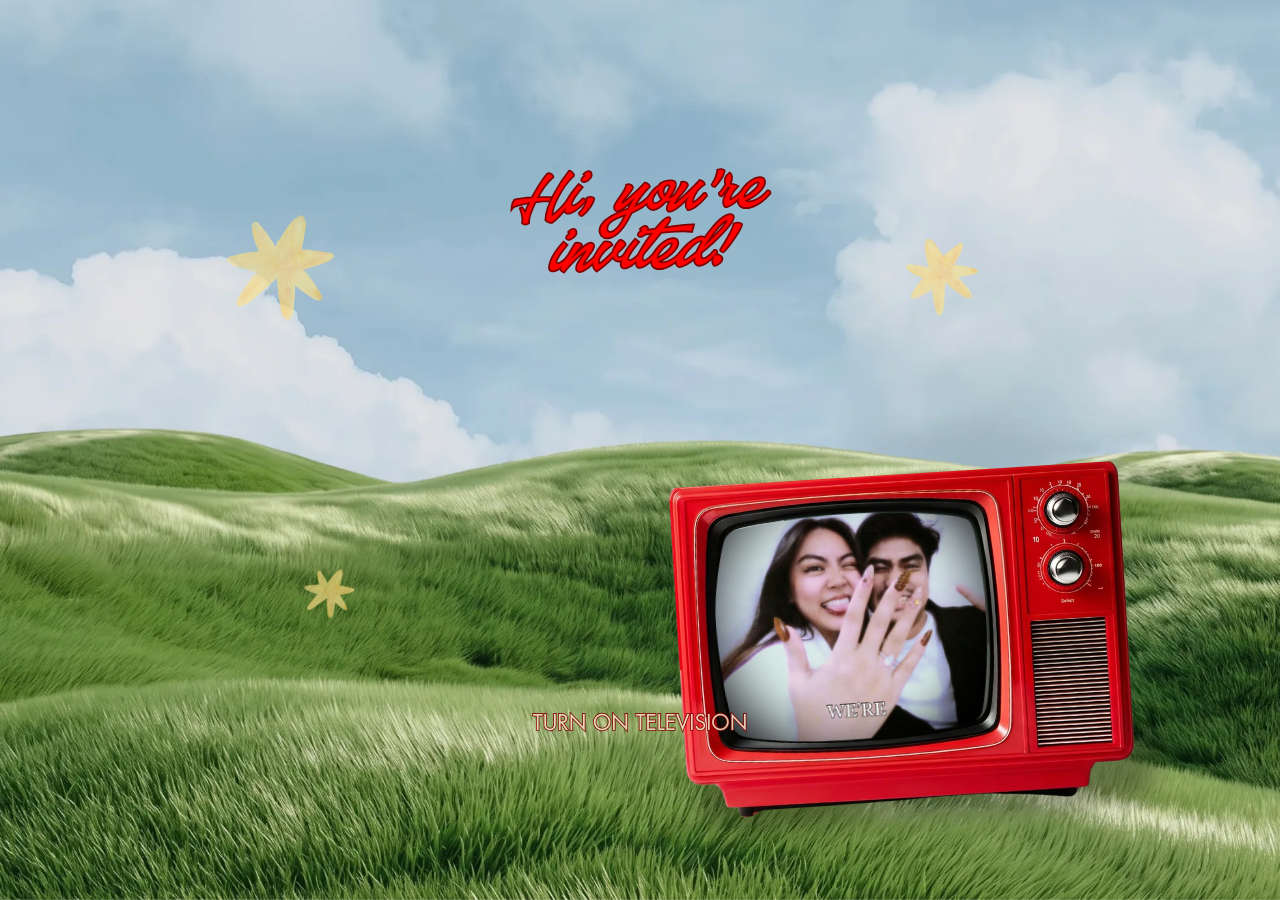
==== commit a3ac77e0: "Fix live invitation photo sources and TV wedding date" ====
--- a/index.html
+++ b/index.html
@@ -61,4 +61,4 @@
     window.C_CAPTCHA_IMPLEMENTATION = 'RECAPTCHA';
 </script><script nonce="87329d4e-d815-4455-b06b-29f171cdeb5d">
     window.C_CAPTCHA_KEY = '6LdpNmIrAAAAAHQVezN3pBAfDjQQ2qUpo881f24o';
-</script><meta name="description" content="Join Reiner and Myrvic as they celebrate their wedding on November 27, 2026 in Ozamiz City."><meta name="theme-color" content="#cb1717"><script>window.addEventListener('click',function(e){var a=e.target.closest&&e.target.closest('a');if(!a)return;var u=new URL(a.href,location.href),m=u.hash.match(/^#page-(0|1|2|4|5)$/);if(!m||u.origin!==location.origin)return;var routes={'0':'','1':'invitation/','2':'rsvp/','4':'details/','5':'our-story/'};e.preventDefault();e.stopImmediatePropagation();location.assign(new URL(routes[m[1]],document.baseURI).href);},true);</script></head><body><script nonce="87329d4e-d815-4455-b06b-29f171cdeb5d">(function () {var classList = document.documentElement.classList;if (classList.contains('adaptive') && window.matchMedia('(prefers-color-scheme: dark)').matches) {classList.remove.apply(classList, ["x6brqfx","x1yowkxt","x19aimcq"]);classList.add.apply(classList, ["xo86nag","x1yowkxt","xntwwlm"]);}document.documentElement.classList.replace('adaptive', window.matchMedia('(prefers-color-scheme: dark)').matches ? 'dark' : 'light');})();</script><div id="root"></div><script nonce="87329d4e-d815-4455-b06b-29f171cdeb5d">(function() {window['__canva_public_path__'] = '_assets\/'; window['bootstrap'] = JSON.parse("{\"base\":{\"A?\":\"B\",\"L\":false,\"N\":false,\"E\":\"cf8144c637e607ab2b23404d0fea6b2fc48c4a00\",\"j\":\"1797244\",\"K\":1788756804,\"F\":{\"A?\":\"B\"},\"G\":\"CLIENT_FULL\",\"I\":\"A\",\"O\":{\"A?\":\"B\"},\"M\":\"/_online\",\"U\":[],\"V\":[],\"a\":{\"K\":\"export_website\",\"H\":{}},\"d\":{\"A\":\"wss://www.canva.com/_stream\",\"B\":{\"F\":\"export_website\"},\"C\":8388608},\"b\":{\"A?\":\"H\",\"C\":{\"a\":\"WEB\"},\"D\":{\"a\":\"WEB\",\"c\":\"en\"},\"E\":{},\"P\":[],\"Q\":[],\"R\":false,\"S\":false}},\"page\":{\"A\":{\"B\":{\"A?\":\"A\",\"A\":\"TAGcbLa0hys\",\"B\":1},\"C\":{\"A\":1366,\"B\":768,\"C\":\"D\"},\"Q\":[],\"R\":[],\"P\":\"en-GB\",\"D\":\"Colorful TV Wedding Website - AC2.8\",\"E\":\"\",\"F\":[],\"d\":{},\"G\":{},\"Y\":{},\"a\":[],\"b\":[],\"V\":[],\"W\":[],\"A\":[{\"A?\":\"j\",\"Z\":{\"A?\":\"A\",\"A\":\"TAGcbLa0hys\",\"B\":1},\"a\":\"PBRxd3hYJyp2bHWZ\",\"B\":\"Open me!\",\"R\":false,\"S\":false,\"U\":false,\"P\":\"0\",\"Q\":{},\"v\":\"B\",\"t\":[{\"A?\":\"i\",\"a\":\"PBFgW19lmRmxBJkb\",\"R\":false,\"S\":false,\"U\":false,\"M\":5000000,\"Q\":{},\"K\":12,\"W\":[],\"X\":[],\"H\":[],\"L\":{},\"C\":{\"A\":1366,\"B\":750,\"C\":\"D\"},\"D\":{\"B\":{\"A\":{\"A?\":\"d\",\"A\":\"MAHRr7tVzb4\",\"B\":1},\"B\":{\"A\":-17.52125000000001,\"B\":0,\"D\":1366,\"C\":767.52125,\"E\":0},\"E\":0,\"C\":{}},\"D\":0,\"F\":false,\"J\":false,\"G\":false,\"H\":false},\"r\":[],\"E\":[{\"5\":{},\"A?\":\"H\",\"A\":118.54184371047677,\"B\":289.57419339157036,\"D\":771.0391454432463,\"C\":441.76165541710225,\"E\":0,\"F\":0,\"BD\":[],\"BE\":[],\"BA\":[],\"BB\":[],\"Q\":true,\"R\":{\"A\":true,\"F\":{}},\"S\":false,\"P\":[],\"T\":{},\"W\":{},\"_\":\"LB2zlyqVSJTXKRpg\",\"b\":771.0391454432463,\"a\":441.76165541710225,\"y\":{},\"e\":{},\"c\":[{\"3\":{\"B\":{\"A\":0,\"B\":false},\"D\":{\"A\":-1}},\"5\":{},\"A?\":\"I\",\"A\":368.43396298022265,\"B\":671.269189676932,\"D\":60.10557850346038,\"C\":61.56064837412145,\"E\":-35.82658839319383,\"F\":0,\"BD\":[],\"BE\":[],\"BA\":[],\"BB\":[],\"Q\":true,\"R\":{\"A\":true,\"F\":{}},\"S\":false,\"P\":[],\"T\":{},\"W\":{},\"_\":\"LBhKQ6XsbQLLtr32\",\"a\":{\"B\":{\"A\":{\"A?\":\"d\",\"A\":\"MAEp_I02sdI\",\"B\":1},\"I\":{\"A?\":\"d\",\"A\":\"MAHRr9aF_V8\",\"B\":1},\"B\":{\"A\":0,\"B\":0,\"D\":60.10557850346038,\"C\":61.56064837412145,\"E\":0},\"E\":0,\"C\":{}},\"D\":0,\"F\":false,\"J\":false,\"G\":false,\"H\":false},\"e\":[]},{\"3\":{\"B\":{\"A\":0,\"B\":false},\"D\":{\"A\":-1}},\"5\":{},\"A?\":\"I\",\"A\":40.328757213141664,\"B\":677.6366671919828,\"D\":77.50289928742087,\"C\":79.37913334838267,\"E\":-35.82658839319383,\"F\":0,\"BD\":[],\"BE\":[],\"BA\":[],\"BB\":[],\"Q\":true,\"R\":{\"A\":true,\"F\":{}},\"S\":false,\"P\":[],\"T\":{},\"W\":{},\"_\":\"LBr5KvPNH973Ykwz\",\"a\":{\"B\":{\"A\":{\"A?\":\"d\",\"A\":\"MAEp_I02sdI\",\"B\":1},\"I\":{\"A?\":\"d\",\"A\":\"MAHRrxKcEJ0\",\"B\":1},\"B\":{\"A\":0,\"B\":0,\"D\":77.50289928742087,\"C\":79.37913334838267,\"E\":0},\"E\":0,\"C\":{}},\"D\":0,\"F\":false,\"J\":false,\"G\":false,\"H\":false},\"e\":[]},{\"3\":{\"B\":{\"A\":0,\"B\":false},\"D\":{\"A\":-1}},\"5\":{},\"A?\":\"I\",\"A\":15.194391342135084,\"B\":15.716921471454832,\"D\":110.72572964947803,\"C\":113.40624079555481,\"E\":19.441997999584565,\"F\":0,\"BD\":[],\"BE\":[],\"BA\":[],\"BB\":[],\"Q\":true,\"R\":{\"A\":true,\"F\":{}},\"S\":false,\"P\":[],\"T\":{},\"W\":{},\"_\":\"LBKSrcW266h2Sz50\",\"a\":{\"B\":{\"A\":{\"A?\":\"d\",\"A\":\"MAEp_I02sdI\",\"B\":1},\"I\":{\"A?\":\"d\",\"A\":\"MAHRr38JFZ8\",\"B\":1},\"B\":{\"A\":0,\"B\":0,\"D\":110.72572964947803,\"C\":113.40624079555481,\"E\":0},\"E\":0,\"C\":{}},\"D\":0,\"F\":false,\"J\":false,\"G\":false,\"H\":false},\"e\":[]},{\"3\":{\"B\":{\"A\":0,\"B\":false},\"D\":{\"A\":-1}},\"5\":{},\"A?\":\"I\",\"A\":380.79498673494385,\"B\":25.132026307269886,\"D\":52.49257925032793,\"C\":53.763349325289326,\"E\":19.441997999584565,\"F\":0,\"BD\":[],\"BE\":[],\"BA\":[],\"BB\":[],\"Q\":true,\"R\":{\"A\":true,\"F\":{}},\"S\":false,\"P\":[],\"T\":{},\"W\":{},\"_\":\"LBbSNjt7wnnXDFT3\",\"a\":{\"B\":{\"A\":{\"A?\":\"d\",\"A\":\"MAEp_I02sdI\",\"B\":1},\"I\":{\"A?\":\"d\",\"A\":\"MAHRr7vyEpo\",\"B\":1},\"B\":{\"A\":0,\"B\":0,\"D\":52.49257925032793,\"C\":53.763349325289326,\"E\":0},\"E\":0,\"C\":{}},\"D\":0,\"F\":false,\"J\":false,\"G\":false,\"H\":false},\"e\":[]}],\"d\":[]},{\"5\":{},\"A?\":\"K\",\"A\":82.69763272975803,\"B\":506.07563891937224,\"D\":354.6694651433962,\"C\":122,\"E\":-2.5067174577305855,\"F\":0,\"BD\":[],\"BE\":[],\"BA\":[],\"BB\":[],\"X\":{\"A?\":\"B\",\"A\":8,\"B\":{\"C\":\"B\",\"G\":{},\"H\":{}}},\"Q\":true,\"S\":false,\"P\":[],\"T\":{},\"W\":{},\"_\":\"LBrkC3Hf8Jyp0ggX\",\"a\":{\"A\":[],\"B\":[],\"C\":{\"A\":[\"Hi, you’re invited!\\n\"],\"B\":[20],\"C\":[{\"1\":false,\"3\":false,\"5\":false,\"7\":false,\"9\":false,\"B\":false,\"C\":\"YAHNdXuIW4I,0\",\"D\":false,\"F\":false,\"G\":\"50.9815px\",\"H\":false,\"J\":false,\"L\":false,\"M\":\"#ff0000\",\"N\":false,\"P\":false,\"Q\":\"#page-1\",\"R\":false,\"T\":false,\"V\":false,\"X\":false,\"BN\":false,\"Y\":\"1.2em\",\"Z\":false,\"b\":false,\"c\":\"center\",\"d\":false,\"f\":false,\"h\":false,\"j\":false,\"BL\":false,\"l\":false,\"n\":false,\"p\":false,\"q\":\"normal\",\"r\":false,\"t\":false,\"v\":false,\"x\":false,\"z\":false,\"_\":false,\"BB\":false,\"BD\":false,\"BF\":false,\"BH\":false,\"BJ\":false,\"BP\":false,\"BR\":false,\"BT\":false,\"B-\":[],\"B_\":[],\"CA\":{}},{\"0\":\"none\",\"1\":false,\"3\":false,\"5\":false,\"7\":false,\"9\":false,\"B\":false,\"D\":false,\"F\":false,\"H\":false,\"I\":\"bold\",\"J\":false,\"L\":false,\"N\":false,\"P\":false,\"R\":false,\"T\":false,\"V\":false,\"W\":\"0em\",\"X\":false,\"BN\":false,\"Z\":false,\"b\":false,\"d\":false,\"f\":false,\"h\":false,\"j\":false,\"BL\":false,\"l\":false,\"n\":false,\"p\":false,\"r\":false,\"t\":false,\"v\":false,\"x\":false,\"z\":false,\"_\":false,\"BB\":false,\"BC\":\"0em\",\"BD\":false,\"BF\":false,\"BG\":\"none\",\"BH\":false,\"BJ\":false,\"BP\":false,\"BR\":false,\"BT\":false,\"B-\":[],\"B_\":[],\"CA\":{}},{\"1\":true,\"3\":false,\"5\":false,\"7\":false,\"9\":false,\"B\":false,\"D\":true,\"F\":false,\"H\":true,\"J\":true,\"L\":false,\"N\":true,\"P\":false,\"R\":true,\"T\":false,\"V\":false,\"X\":true,\"BN\":false,\"Z\":true,\"b\":false,\"d\":true,\"f\":false,\"h\":false,\"j\":false,\"BL\":false,\"l\":false,\"n\":false,\"p\":false,\"r\":true,\"t\":false,\"v\":false,\"x\":false,\"z\":false,\"_\":false,\"BB\":false,\"BD\":true,\"BF\":false,\"BH\":true,\"BJ\":false,\"BP\":false,\"BR\":false,\"BT\":false,\"B-\":[],\"B_\":[],\"CA\":{}}],\"D\":[0,19,1],\"E\":{}},\"E\":{},\"G\":{}},\"b\":{\"A\":[11,9]},\"j\":{\"A\":[{\"A\":\"outline\",\"B\":{\"color\":\"#800000\",\"thickness\":\"0.6\"}}],\"B\":[]},\"d\":\"A\",\"l\":false,\"h\":\"A\"},{\"5\":{},\"A?\":\"H\",\"A\":254.9145053298323,\"B\":405.90036070623273,\"D\":600.0619495210308,\"C\":415.724713433998,\"E\":0,\"F\":0,\"BD\":[],\"BE\":[],\"BA\":[],\"BB\":[],\"Q\":true,\"S\":false,\"P\":[],\"T\":{},\"W\":{},\"_\":\"LBRNZdVKPQmKcHn0\",\"b\":600.0619495210308,\"a\":415.724713433998,\"y\":{},\"e\":{},\"c\":[{\"5\":{},\"A?\":\"I\",\"A\":-2.842170943040401e-14,\"B\":5.684341886080802e-14,\"D\":600.0619495210307,\"C\":415.72471343399803,\"E\":0,\"F\":0,\"BD\":[],\"BE\":[],\"BA\":[],\"BB\":[],\"X\":{\"A?\":\"A\"},\"G\":\"#page-1\",\"Q\":true,\"S\":false,\"P\":[],\"T\":{},\"W\":{},\"_\":\"LBSBnjWND1F5HbvM\",\"a\":{\"B\":{\"A\":{\"A?\":\"d\",\"A\":\"MAHRsDuyRNo\",\"B\":1},\"I\":{\"A?\":\"d\",\"A\":\"MAHRsLy_-BY\",\"B\":1},\"B\":{\"A\":-158.8078553877525,\"B\":-221.23932004276202,\"D\":1029.3976597030244,\"C\":574.5325688217506,\"E\":0},\"E\":0,\"C\":{}},\"D\":0,\"F\":false,\"J\":false,\"G\":false,\"H\":false},\"e\":[]},{\"5\":{},\"A?\":\"J\",\"A\":39.17839017779548,\"B\":68.00419106851535,\"D\":288.50281533323107,\"C\":240.92390755437208,\"E\":0,\"F\":0,\"BD\":[],\"BE\":[],\"BA\":[],\"BB\":[],\"X\":{\"A?\":\"A\"},\"G\":\"#page-1\",\"Q\":true,\"S\":false,\"P\":[],\"T\":{},\"W\":{},\"_\":\"LB1l8HvycjnnnDpN\",\"a\":{\"A\":0,\"B\":0,\"D\":2260.124,\"C\":1887.392},\"b\":[{\"A\":\"M1155.94 0C886.78 0 576.34 17.39 245.91 67.38c0 0-108.79 10.12-139.16 103.73S-7.1 584.56.49 888.18 48.56 1470.1 48.56 1470.1l35.42 202.41c0 0-7.59 87.65 78.43 125.61 80.69 35.6 464.16 89.28 832.97 89.28 24.36 0 48.66-.23 72.81-.72 389.64-7.89 756.51-35.72 885.53-63.56 129.04-27.83 204.95-25.3 232.77-136.63s103.73-599.63 60.72-1093-58.19-478.19-146.75-508.55C2042.11 64.93 1676.1 0 1155.94 0Z\",\"B\":{\"A\":true,\"I\":{\"A\":\"VAHROY3ZhZI\",\"M\":\"VBlbFMYMBLwLXF5y\",\"B\":{\"A\":-283.18488239014846,\"B\":0.004586636040812664,\"D\":2260.1169239925757,\"C\":2260.1169239925757,\"E\":0},\"C\":0,\"J\":{},\"N\":[],\"O\":[],\"Q\":[],\"R\":[],\"F\":\"B\",\"I\":true,\"G\":0},\"D\":0,\"F\":false,\"J\":false,\"G\":false,\"H\":false},\"D\":0}],\"d\":[],\"c\":{\"A\":{\"A\":0,\"B\":0,\"D\":2260.124,\"C\":1887.392},\"B\":2260.124,\"C\":1887.392,\"D\":\"A\",\"E\":\"A\"},\"e\":{\"A\":false,\"B\":false},\"f\":[],\"g\":[]}],\"d\":[]},{\"5\":{},\"A?\":\"K\",\"A\":661.4466580000001,\"B\":502.7566598671823,\"D\":360.4866802656354,\"C\":27.106684,\"E\":0,\"F\":0,\"BD\":[],\"BE\":[],\"BA\":[],\"BB\":[],\"X\":{\"A?\":\"B\",\"A\":4,\"B\":{\"D\":\"E\",\"G\":{},\"H\":{}}},\"Q\":false,\"S\":false,\"P\":[],\"T\":{},\"W\":{},\"_\":\"LBDgzHPQSqfVTXY8\",\"a\":{\"A\":[],\"B\":[],\"C\":{\"A\":[\"TURN ON TELEVISION\\n\"],\"B\":[19],\"C\":[{\"0\":\"uppercase\",\"1\":false,\"3\":false,\"5\":false,\"7\":false,\"9\":false,\"B\":false,\"C\":\"YAFcfgcNhWk,3\",\"D\":false,\"F\":false,\"G\":\"22.6666px\",\"H\":false,\"J\":false,\"L\":false,\"M\":\"#f1dfc1\",\"N\":false,\"P\":false,\"Q\":\"#page-1\",\"R\":false,\"T\":false,\"V\":false,\"X\":false,\"BN\":false,\"Y\":\"1.46em\",\"Z\":false,\"b\":false,\"c\":\"center\",\"d\":false,\"f\":false,\"h\":false,\"j\":false,\"BL\":false,\"l\":false,\"n\":false,\"p\":false,\"q\":\"normal\",\"r\":false,\"s\":\"on\",\"t\":false,\"u\":\"on\",\"v\":false,\"w\":\"on\",\"x\":false,\"z\":false,\"_\":false,\"BB\":false,\"BD\":false,\"BF\":false,\"BH\":false,\"BJ\":false,\"BP\":false,\"BR\":false,\"BT\":false,\"B-\":[],\"B_\":[],\"CA\":{}},{\"1\":false,\"3\":false,\"5\":false,\"7\":false,\"9\":false,\"B\":false,\"D\":false,\"F\":false,\"H\":false,\"J\":false,\"L\":false,\"N\":false,\"P\":false,\"R\":false,\"T\":false,\"V\":false,\"X\":false,\"BN\":false,\"Z\":false,\"b\":false,\"d\":false,\"f\":false,\"h\":false,\"j\":false,\"BL\":false,\"l\":false,\"n\":false,\"p\":false,\"r\":true,\"t\":true,\"v\":true,\"x\":true,\"z\":false,\"_\":false,\"BB\":false,\"BD\":false,\"BF\":false,\"BH\":false,\"BJ\":false,\"BP\":false,\"BR\":false,\"BT\":false,\"B-\":[],\"B_\":[],\"CA\":{}},{\"1\":false,\"3\":false,\"5\":false,\"6\":\"1em\",\"7\":false,\"8\":\"0em\",\"9\":false,\"B\":false,\"D\":false,\"F\":false,\"H\":false,\"J\":false,\"L\":false,\"N\":false,\"P\":false,\"R\":false,\"S\":\"0μs\",\"T\":false,\"V\":false,\"W\":\"0em\",\"X\":false,\"BN\":false,\"Z\":false,\"a\":\"ltr\",\"b\":false,\"d\":false,\"e\":\"none\",\"f\":false,\"g\":\"0\",\"h\":false,\"j\":false,\"BL\":false,\"k\":\"0em\",\"l\":false,\"n\":false,\"o\":\"none\",\"p\":false,\"q\":\"normal\",\"r\":false,\"s\":\"on\",\"t\":false,\"u\":\"on\",\"v\":false,\"w\":\"on\",\"x\":false,\"z\":false,\"-\":\"p\",\"_\":false,\"BA\":\"none\",\"BB\":false,\"BD\":false,\"BE\":\"body\",\"BF\":false,\"BG\":\"none\",\"BH\":false,\"BI\":\"0em\",\"BJ\":false,\"BP\":false,\"BR\":false,\"BT\":false,\"B-\":[],\"B_\":[],\"CA\":{}},{\"1\":true,\"3\":false,\"5\":false,\"7\":true,\"9\":true,\"B\":false,\"D\":true,\"F\":false,\"H\":true,\"J\":false,\"L\":false,\"N\":true,\"P\":false,\"R\":true,\"T\":true,\"V\":false,\"X\":true,\"BN\":false,\"Z\":true,\"b\":true,\"d\":true,\"f\":true,\"h\":true,\"j\":false,\"BL\":false,\"l\":true,\"n\":false,\"p\":true,\"r\":true,\"t\":true,\"v\":true,\"x\":true,\"z\":false,\"_\":true,\"BB\":true,\"BD\":false,\"BF\":true,\"BH\":true,\"BJ\":true,\"BP\":false,\"BR\":false,\"BT\":false,\"B-\":[],\"B_\":[],\"CA\":{}}],\"D\":[0,1,17,1],\"E\":{}},\"E\":{},\"G\":{}},\"b\":{\"A\":[19]},\"j\":{\"A\":[{\"A\":\"outline\",\"B\":{\"color\":\"#800000\",\"thickness\":\"0.65\"}}],\"B\":[]},\"d\":\"B\",\"l\":false,\"g\":false,\"h\":\"A\"}],\"I\":[]}],\"u\":[],\"L\":{}},{\"A?\":\"j\",\"Z\":{\"A?\":\"A\",\"A\":\"TAGcbLa0hys\",\"B\":1},\"a\":\"PBkhCtjhMxnrT4K0\",\"B\":\"Invitation\",\"R\":false,\"S\":false,\"U\":false,\"P\":\"1\",\"Q\":{},\"v\":\"B\",\"t\":[{\"A?\":\"i\",\"a\":\"PBh2XxZdF1MCB2hM\",\"R\":false,\"S\":false,\"U\":false,\"Q\":{},\"K\":18,\"W\":[],\"X\":[],\"H\":[],\"L\":{},\"C\":{\"A\":1366,\"B\":973,\"C\":\"D\"},\"D\":{\"B\":{\"A\":{\"A?\":\"d\",\"A\":\"MAHRr7tVzb4\",\"B\":1},\"B\":{\"A\":0,\"B\":-182.93851132686098,\"D\":1731.877022653722,\"C\":973,\"E\":0},\"E\":0,\"C\":{}},\"D\":0,\"F\":false,\"J\":false,\"G\":false,\"H\":false},\"r\":[],\"E\":[{\"5\":{},\"A?\":\"H\",\"A\":178.6241688594448,\"B\":205.99903668474502,\"D\":907.0271930357868,\"C\":640.8945194239675,\"E\":0,\"F\":0,\"BD\":[],\"BE\":[],\"BA\":[],\"BB\":[],\"Q\":false,\"S\":false,\"P\":[],\"T\":{},\"W\":{},\"_\":\"LBpNNDp1phwXzk38\",\"b\":907.0271930357868,\"a\":640.8945194239675,\"y\":{},\"e\":{},\"c\":[{\"3\":{\"B\":{\"A\":0,\"B\":false},\"D\":{\"A\":-1}},\"5\":{},\"A?\":\"I\",\"A\":12.2426091621359,\"B\":763.6860322748117,\"D\":62.53474552805103,\"C\":64.0486220492143,\"E\":-35.82658839319383,\"F\":0,\"BD\":[],\"BE\":[],\"BA\":[],\"BB\":[],\"Q\":false,\"S\":false,\"P\":[],\"T\":{},\"W\":{},\"_\":\"LBDYTd9nJnwJRX8c\",\"a\":{\"B\":{\"A\":{\"A?\":\"d\",\"A\":\"MAEp_I02sdI\",\"B\":1},\"I\":{\"A?\":\"d\",\"A\":\"MAHRrxKcEJ0\",\"B\":1},\"B\":{\"A\":0,\"B\":0,\"D\":62.53474552805103,\"C\":64.0486220492143,\"E\":0},\"E\":0,\"C\":{}},\"D\":0,\"F\":false,\"J\":false,\"G\":false,\"H\":false},\"e\":[]},{\"3\":{\"B\":{\"A\":0,\"B\":false},\"D\":{\"A\":-1}},\"5\":{},\"A?\":\"I\",\"A\":492.2296840258745,\"B\":12.828889417668897,\"D\":62.53474552805103,\"C\":64.0486220492143,\"E\":-35.82658839319383,\"F\":0,\"BD\":[],\"BE\":[],\"BA\":[],\"BB\":[],\"Q\":false,\"S\":false,\"P\":[],\"T\":{},\"W\":{},\"_\":\"LBsXcZzhl2pCsPQ9\",\"a\":{\"B\":{\"A\":{\"A?\":\"d\",\"A\":\"MAEp_I02sdI\",\"B\":1},\"I\":{\"A?\":\"d\",\"A\":\"MAHRrxKcEJ0\",\"B\":1},\"B\":{\"A\":0,\"B\":0,\"D\":62.53474552805103,\"C\":64.0486220492143,\"E\":0},\"E\":0,\"C\":{}},\"D\":0,\"F\":false,\"J\":false,\"G\":false,\"H\":false},\"e\":[]},{\"3\":{\"B\":{\"A\":0,\"B\":false},\"D\":{\"A\":-1}},\"5\":{},\"A?\":\"I\",\"A\":564.6032882126173,\"B\":831.6635580900669,\"D\":62.53474552805103,\"C\":64.0486220492143,\"E\":-35.82658839319383,\"F\":0,\"BD\":[],\"BE\":[],\"BA\":[],\"BB\":[],\"Q\":false,\"S\":false,\"P\":[],\"T\":{},\"W\":{},\"_\":\"LBG24bhx2zcF5rXZ\",\"a\":{\"B\":{\"A\":{\"A?\":\"d\",\"A\":\"MAEp_I02sdI\",\"B\":1},\"I\":{\"A?\":\"d\",\"A\":\"MAHRrxKcEJ0\",\"B\":1},\"B\":{\"A\":0,\"B\":0,\"D\":62.53474552805103,\"C\":64.0486220492143,\"E\":0},\"E\":0,\"C\":{}},\"D\":0,\"F\":false,\"J\":false,\"G\":false,\"H\":false},\"e\":[]},{\"3\":{\"B\":{\"A\":0,\"B\":false},\"D\":{\"A\":-1}},\"5\":{},\"A?\":\"I\",\"A\":33.174716784045934,\"B\":163.0921295186383,\"D\":62.53474552805103,\"C\":64.0486220492143,\"E\":-35.82658839319383,\"F\":0,\"BD\":[],\"BE\":[],\"BA\":[],\"BB\":[],\"Q\":false,\"S\":false,\"P\":[],\"T\":{},\"W\":{},\"_\":\"LBHJJbds0KhQjlwM\",\"a\":{\"B\":{\"A\":{\"A?\":\"d\",\"A\":\"MAEp_I02sdI\",\"B\":1},\"I\":{\"A?\":\"d\",\"A\":\"MAHRrxKcEJ0\",\"B\":1},\"B\":{\"A\":0,\"B\":0,\"D\":62.53474552805103,\"C\":64.0486220492143,\"E\":0},\"E\":0,\"C\":{}},\"D\":0,\"F\":false,\"J\":false,\"G\":false,\"H\":false},\"e\":[]}],\"d\":[]},{\"5\":{},\"A?\":\"K\",\"A\":255.65596046532968,\"B\":88.03727593005272,\"D\":1189.9254481398946,\"C\":319.98092203500363,\"E\":0,\"F\":0,\"BD\":[],\"BE\":[],\"BA\":[],\"BB\":[],\"Q\":false,\"S\":false,\"P\":[],\"T\":{},\"W\":{},\"_\":\"LBN3PvNZv3VNdq9D\",\"a\":{\"A\":[],\"B\":[],\"C\":{\"A\":[\"Reiner & Myrvic\\n\"],\"B\":[16],\"C\":[{\"0\":\"uppercase\",\"1\":false,\"3\":false,\"5\":false,\"7\":false,\"9\":false,\"B\":false,\"C\":\"YAFcfnz0aPk,0\",\"D\":false,\"F\":false,\"G\":\"83px\",\"H\":false,\"I\":\"bold\",\"J\":false,\"L\":false,\"M\":\"#fffbf5\",\"N\":false,\"P\":false,\"R\":false,\"T\":false,\"V\":false,\"X\":false,\"BN\":false,\"Y\":\"1.2em\",\"Z\":false,\"b\":false,\"c\":\"center\",\"d\":false,\"f\":false,\"h\":false,\"j\":false,\"BL\":false,\"l\":false,\"n\":false,\"p\":false,\"q\":\"normal\",\"r\":false,\"t\":false,\"v\":false,\"x\":false,\"z\":false,\"_\":false,\"BB\":false,\"BD\":false,\"BF\":false,\"BG\":\"none\",\"BH\":false,\"BJ\":false,\"BP\":false,\"BR\":false,\"BT\":false,\"B-\":[],\"B_\":[],\"CA\":{}},{\"1\":false,\"3\":false,\"5\":false,\"7\":false,\"9\":false,\"B\":false,\"D\":false,\"F\":false,\"H\":false,\"J\":false,\"L\":false,\"N\":false,\"P\":false,\"R\":false,\"T\":false,\"V\":false,\"W\":\"0em\",\"X\":false,\"BN\":false,\"Z\":false,\"b\":false,\"d\":false,\"f\":false,\"h\":false,\"j\":false,\"BL\":false,\"l\":false,\"n\":false,\"p\":false,\"r\":false,\"t\":false,\"v\":false,\"x\":false,\"z\":false,\"_\":false,\"BB\":false,\"BC\":\"0em\",\"BD\":false,\"BF\":false,\"BH\":false,\"BJ\":false,\"BP\":false,\"BR\":false,\"BT\":false,\"B-\":[],\"B_\":[],\"CA\":{}},{\"1\":true,\"3\":false,\"5\":false,\"7\":false,\"9\":false,\"B\":false,\"D\":true,\"F\":false,\"H\":true,\"J\":true,\"L\":false,\"N\":true,\"P\":false,\"R\":false,\"T\":false,\"V\":false,\"X\":true,\"BN\":false,\"Z\":true,\"b\":false,\"d\":true,\"f\":false,\"h\":false,\"j\":false,\"BL\":false,\"l\":false,\"n\":false,\"p\":false,\"r\":true,\"t\":false,\"v\":false,\"x\":false,\"z\":false,\"_\":false,\"BB\":false,\"BD\":true,\"BF\":false,\"BH\":true,\"BJ\":false,\"BP\":false,\"BR\":false,\"BT\":false,\"B-\":[],\"B_\":[],\"CA\":{}}],\"D\":[0,15,1],\"E\":{}},\"E\":{},\"G\":{}},\"b\":{\"A\":[16]},\"j\":{\"A\":[{\"A\":\"hollow\",\"B\":{\"thickness\":\"0.1\"}}],\"B\":[]},\"d\":\"A\",\"e\":442.52990905863226,\"f\":119,\"l\":false,\"h\":\"A\"},{\"5\":{},\"A?\":\"K\",\"A\":255.65596046532968,\"B\":88.03727593005272,\"D\":1189.9254481398946,\"C\":319.98092203500363,\"E\":0,\"F\":0.16,\"BD\":[],\"BE\":[],\"BA\":[],\"BB\":[],\"X\":{\"A?\":\"B\",\"A\":18,\"B\":{\"A\":0,\"D\":\"A\",\"G\":{},\"H\":{}}},\"Q\":false,\"S\":false,\"P\":[],\"T\":{},\"W\":{},\"_\":\"LBDm1wPQnbjFxJjV\",\"a\":{\"A\":[],\"B\":[],\"C\":{\"A\":[\"Reiner & Myrvic\\n\"],\"B\":[16],\"C\":[{\"0\":\"uppercase\",\"1\":false,\"3\":false,\"5\":false,\"7\":false,\"9\":false,\"B\":false,\"C\":\"YAFcfnz0aPk,0\",\"D\":false,\"F\":false,\"G\":\"83px\",\"H\":false,\"I\":\"bold\",\"J\":false,\"L\":false,\"M\":\"#fffbf5\",\"N\":false,\"P\":false,\"R\":false,\"T\":false,\"V\":false,\"X\":false,\"BN\":false,\"Y\":\"1.2em\",\"Z\":false,\"b\":false,\"c\":\"center\",\"d\":false,\"f\":false,\"h\":false,\"j\":false,\"BL\":false,\"l\":false,\"n\":false,\"p\":false,\"q\":\"normal\",\"r\":false,\"t\":false,\"v\":false,\"x\":false,\"z\":false,\"_\":false,\"BB\":false,\"BD\":false,\"BF\":false,\"BG\":\"none\",\"BH\":false,\"BJ\":false,\"BP\":false,\"BR\":false,\"BT\":false,\"B-\":[],\"B_\":[],\"CA\":{}},{\"1\":false,\"3\":false,\"5\":false,\"7\":false,\"9\":false,\"B\":false,\"D\":false,\"F\":false,\"H\":false,\"J\":false,\"L\":false,\"N\":false,\"P\":false,\"R\":false,\"T\":false,\"V\":false,\"W\":\"0em\",\"X\":false,\"BN\":false,\"Z\":false,\"b\":false,\"d\":false,\"f\":false,\"h\":false,\"j\":false,\"BL\":false,\"l\":false,\"n\":false,\"p\":false,\"r\":false,\"t\":false,\"v\":false,\"x\":false,\"z\":false,\"_\":false,\"BB\":false,\"BC\":\"0em\",\"BD\":false,\"BF\":false,\"BH\":false,\"BJ\":false,\"BP\":false,\"BR\":false,\"BT\":false,\"B-\":[],\"B_\":[],\"CA\":{}},{\"1\":true,\"3\":false,\"5\":false,\"7\":false,\"9\":false,\"B\":false,\"D\":true,\"F\":false,\"H\":true,\"J\":true,\"L\":false,\"N\":true,\"P\":false,\"R\":false,\"T\":false,\"V\":false,\"X\":true,\"BN\":false,\"Z\":true,\"b\":false,\"d\":true,\"f\":false,\"h\":false,\"j\":false,\"BL\":false,\"l\":false,\"n\":false,\"p\":false,\"r\":true,\"t\":false,\"v\":false,\"x\":false,\"z\":false,\"_\":false,\"BB\":false,\"BD\":true,\"BF\":false,\"BH\":true,\"BJ\":false,\"BP\":false,\"BR\":false,\"BT\":false,\"B-\":[],\"B_\":[],\"CA\":{}}],\"D\":[0,15,1],\"E\":{}},\"E\":{},\"G\":{}},\"b\":{\"A\":[16]},\"d\":\"A\",\"e\":442.52990905863226,\"f\":119,\"l\":false,\"h\":\"A\"},{\"5\":{},\"A?\":\"K\",\"A\":526.6970291834524,\"B\":189.82256975473257,\"D\":954.4224773169145,\"C\":98.96455514707688,\"E\":-2.5067174577305855,\"F\":0,\"BD\":[],\"BE\":[],\"BA\":[],\"BB\":[],\"X\":{\"A?\":\"B\",\"A\":6},\"Q\":false,\"S\":false,\"P\":[],\"T\":{},\"W\":{},\"_\":\"LBtywdQj8SMp57p1\",\"a\":{\"A\":[],\"B\":[],\"C\":{\"A\":[\"are getting married!\\n\"],\"B\":[21],\"C\":[{\"1\":false,\"3\":false,\"5\":false,\"7\":false,\"9\":false,\"B\":false,\"C\":\"YAHNdXuIW4I,0\",\"D\":false,\"F\":false,\"G\":\"50.9815px\",\"H\":false,\"J\":false,\"L\":false,\"M\":\"#ff0000\",\"N\":false,\"P\":false,\"R\":false,\"T\":false,\"V\":false,\"X\":false,\"BN\":false,\"Y\":\"1.2em\",\"Z\":false,\"b\":false,\"c\":\"center\",\"d\":false,\"f\":false,\"h\":false,\"j\":false,\"BL\":false,\"l\":false,\"n\":false,\"p\":false,\"q\":\"normal\",\"r\":false,\"t\":false,\"v\":false,\"x\":false,\"z\":false,\"_\":false,\"BB\":false,\"BD\":false,\"BF\":false,\"BH\":false,\"BJ\":false,\"BP\":false,\"BR\":false,\"BT\":false,\"B-\":[],\"B_\":[],\"CA\":{}},{\"0\":\"none\",\"1\":false,\"3\":false,\"5\":false,\"7\":false,\"9\":false,\"B\":false,\"D\":false,\"F\":false,\"H\":false,\"I\":\"bold\",\"J\":false,\"L\":false,\"N\":false,\"P\":false,\"Q\":\"#page-1\",\"R\":false,\"T\":false,\"V\":false,\"W\":\"0em\",\"X\":false,\"BN\":false,\"Z\":false,\"b\":false,\"d\":false,\"f\":false,\"h\":false,\"j\":false,\"BL\":false,\"l\":false,\"n\":false,\"p\":false,\"r\":false,\"t\":false,\"v\":false,\"x\":false,\"z\":false,\"_\":false,\"BB\":false,\"BC\":\"0em\",\"BD\":false,\"BF\":false,\"BG\":\"none\",\"BH\":false,\"BJ\":false,\"BP\":false,\"BR\":false,\"BT\":false,\"B-\":[],\"B_\":[],\"CA\":{}},{\"1\":true,\"3\":false,\"5\":false,\"7\":false,\"9\":false,\"B\":false,\"D\":true,\"F\":false,\"H\":true,\"J\":true,\"L\":false,\"N\":true,\"P\":false,\"R\":true,\"T\":false,\"V\":false,\"X\":true,\"BN\":false,\"Z\":true,\"b\":false,\"d\":true,\"f\":false,\"h\":false,\"j\":false,\"BL\":false,\"l\":false,\"n\":false,\"p\":false,\"r\":true,\"t\":false,\"v\":false,\"x\":false,\"z\":false,\"_\":false,\"BB\":false,\"BD\":true,\"BF\":false,\"BH\":true,\"BJ\":false,\"BP\":false,\"BR\":false,\"BT\":false,\"B-\":[],\"B_\":[],\"CA\":{}}],\"D\":[0,20,1],\"E\":{}},\"E\":{},\"G\":{}},\"b\":{\"A\":[21]},\"j\":{\"A\":[{\"A\":\"outline\",\"B\":{\"color\":\"#800000\",\"thickness\":\"0.6\"}}],\"B\":[]},\"d\":\"A\",\"e\":588.289120582698,\"f\":61,\"l\":false,\"h\":\"A\"},{\"5\":{},\"A?\":\"K\",\"A\":690.2373555346703,\"B\":340.0234375,\"D\":685.953125,\"C\":27.10668400000001,\"E\":0,\"F\":0,\"BD\":[],\"BE\":[],\"BA\":[],\"BB\":[],\"Q\":false,\"S\":false,\"P\":[],\"T\":{},\"W\":{},\"_\":\"LBJlSfs94Q3JSDwH\",\"a\":{\"A\":[],\"B\":[],\"C\":{\"A\":[\"NOVEMBER 27, 2026 | 1 PM | OZAMIZ CITY\\n\"],\"B\":[39],\"C\":[{\"0\":\"uppercase\",\"1\":false,\"3\":false,\"5\":false,\"7\":false,\"9\":false,\"B\":false,\"C\":\"YAFcfgcNhWk,3\",\"D\":false,\"F\":false,\"G\":\"22.6666px\",\"H\":false,\"I\":\"bold\",\"J\":false,\"L\":false,\"M\":\"#ffffff\",\"N\":false,\"P\":false,\"R\":false,\"T\":false,\"V\":false,\"W\":\"0.182em\",\"X\":false,\"BN\":false,\"Y\":\"1.46em\",\"Z\":false,\"b\":false,\"c\":\"center\",\"d\":false,\"f\":false,\"h\":false,\"j\":false,\"BL\":false,\"l\":false,\"n\":false,\"p\":false,\"q\":\"normal\",\"r\":false,\"t\":false,\"v\":false,\"x\":false,\"z\":false,\"_\":false,\"BB\":false,\"BD\":false,\"BF\":false,\"BG\":\"none\",\"BH\":false,\"BJ\":false,\"BP\":false,\"BR\":false,\"BT\":false,\"B-\":[],\"B_\":[],\"CA\":{}},{\"1\":false,\"3\":false,\"5\":false,\"6\":\"1em\",\"7\":false,\"8\":\"0em\",\"9\":false,\"B\":false,\"D\":false,\"F\":false,\"H\":false,\"J\":false,\"L\":false,\"N\":false,\"O\":\"none\",\"P\":false,\"Q\":\"\",\"R\":false,\"S\":\"0μs\",\"T\":false,\"V\":false,\"X\":false,\"BN\":false,\"Z\":false,\"a\":\"ltr\",\"b\":false,\"d\":false,\"e\":\"none\",\"f\":false,\"g\":\"0\",\"h\":false,\"j\":false,\"BL\":false,\"k\":\"0em\",\"l\":false,\"n\":false,\"o\":\"none\",\"p\":false,\"r\":false,\"t\":false,\"v\":false,\"x\":false,\"z\":false,\"-\":\"p\",\"_\":false,\"BA\":\"none\",\"BB\":false,\"BD\":false,\"BE\":\"body\",\"BF\":false,\"BH\":false,\"BI\":\"0em\",\"BJ\":false,\"BP\":false,\"BR\":false,\"BT\":false,\"B-\":[],\"B_\":[],\"CA\":{}},{\"1\":true,\"3\":false,\"5\":false,\"7\":true,\"9\":true,\"B\":false,\"D\":true,\"F\":false,\"H\":true,\"J\":true,\"L\":false,\"N\":true,\"P\":true,\"R\":true,\"T\":true,\"V\":false,\"X\":true,\"BN\":false,\"Z\":true,\"b\":true,\"d\":true,\"f\":true,\"h\":true,\"j\":false,\"BL\":false,\"l\":true,\"n\":false,\"p\":true,\"r\":true,\"t\":false,\"v\":false,\"x\":false,\"z\":false,\"_\":true,\"BB\":true,\"BD\":false,\"BF\":true,\"BH\":true,\"BJ\":true,\"BP\":false,\"BR\":false,\"BT\":false,\"B-\":[],\"B_\":[],\"CA\":{}}],\"D\":[0,38,1],\"E\":{}},\"E\":{},\"G\":{}},\"b\":{\"A\":[39]},\"j\":{\"A\":[],\"B\":[]},\"d\":\"B\",\"e\":685.953125,\"f\":27.106684,\"l\":false}],\"I\":[]},{\"A?\":\"i\",\"a\":\"PBlgJJPpJVJMttRR\",\"R\":false,\"S\":false,\"U\":false,\"Q\":{},\"K\":21,\"W\":[],\"X\":[],\"H\":[],\"L\":{},\"C\":{\"A\":1366,\"B\":1019,\"C\":\"D\"},\"D\":{\"A\":true,\"B\":{\"A\":{\"A?\":\"d\",\"A\":\"MAHNj9AaAuI\",\"B\":1},\"I\":{\"A?\":\"d\",\"A\":\"MAHRscF7ut4\",\"B\":1},\"B\":{\"A\":0,\"B\":-275.2222222222224,\"D\":1916.4444444444448,\"C\":1078,\"E\":0},\"E\":0,\"C\":{}},\"C\":\"#ffffff\",\"D\":0,\"F\":false,\"J\":false,\"G\":false,\"H\":false},\"r\":[],\"E\":[{\"5\":{},\"A?\":\"H\",\"A\":137.4235609879379,\"B\":123.54024157836511,\"D\":1147.2506346051903,\"C\":478.4497918731323,\"E\":0,\"F\":0,\"BD\":[],\"BE\":[],\"BA\":[],\"BB\":[],\"Q\":true,\"R\":{\"A\":true,\"F\":{}},\"S\":false,\"P\":[],\"T\":{},\"W\":{},\"_\":\"LBRpBvnRj7H56wwk\",\"b\":1147.2506346051903,\"a\":478.4497918731323,\"y\":{},\"e\":{},\"c\":[{\"3\":{\"D\":{\"A\":-1}},\"5\":{},\"A?\":\"I\",\"A\":344.64234825747786,\"B\":941.3820356263609,\"D\":75.36671069555726,\"C\":77.19123069377375,\"E\":-35.82658839319383,\"F\":0,\"BD\":[],\"BE\":[],\"BA\":[],\"BB\":[],\"X\":{\"A?\":\"B\",\"A\":9},\"Q\":true,\"R\":{\"A\":true,\"F\":{}},\"S\":false,\"P\":[],\"T\":{},\"W\":{},\"_\":\"LBttDrXHB0Kwn6fN\",\"a\":{\"B\":{\"A\":{\"A?\":\"d\",\"A\":\"MAEp_I02sdI\",\"B\":1},\"I\":{\"A?\":\"d\",\"A\":\"MAHRsIT39Fg\",\"B\":1},\"B\":{\"A\":0,\"B\":0,\"D\":75.36671069555726,\"C\":77.19123069377375,\"E\":0},\"E\":0,\"C\":{}},\"D\":0,\"F\":false,\"J\":false,\"G\":false,\"H\":false},\"e\":[]},{\"3\":{\"D\":{\"A\":-1}},\"5\":{},\"A?\":\"I\",\"A\":90.26996679662322,\"B\":15.461343755737218,\"D\":75.36671069555726,\"C\":77.19123069377375,\"E\":-35.82658839319383,\"F\":0,\"BD\":[],\"BE\":[],\"BA\":[],\"BB\":[],\"X\":{\"A?\":\"B\",\"A\":9},\"Q\":true,\"R\":{\"A\":true,\"F\":{}},\"S\":false,\"P\":[],\"T\":{},\"W\":{},\"_\":\"LBNP19R2TPc4WV9R\",\"a\":{\"B\":{\"A\":{\"A?\":\"d\",\"A\":\"MAEp_I02sdI\",\"B\":1},\"I\":{\"A?\":\"d\",\"A\":\"MAHRsCipUEE\",\"B\":1},\"B\":{\"A\":0,\"B\":0,\"D\":75.36671069555726,\"C\":77.19123069377375,\"E\":0},\"E\":0,\"C\":{}},\"D\":0,\"F\":false,\"J\":false,\"G\":false,\"H\":false},\"e\":[]},{\"3\":{\"D\":{\"A\":-1}},\"5\":{},\"A?\":\"I\",\"A\":321.4309648323467,\"B\":79.54848282300897,\"D\":128.705910708225,\"C\":131.8216962560964,\"E\":-35.82658839319383,\"F\":0,\"BD\":[],\"BE\":[],\"BA\":[],\"BB\":[],\"X\":{\"A?\":\"B\",\"A\":9},\"Q\":true,\"R\":{\"A\":true,\"F\":{}},\"S\":false,\"P\":[],\"T\":{},\"W\":{},\"_\":\"LBRkxsyQNKRmCpLl\",\"a\":{\"B\":{\"A\":{\"A?\":\"d\",\"A\":\"MAEp_I02sdI\",\"B\":1},\"I\":{\"A?\":\"d\",\"A\":\"MAHRsLl0OW4\",\"B\":1},\"B\":{\"A\":0,\"B\":0,\"D\":128.705910708225,\"C\":131.8216962560964,\"E\":0},\"E\":0,\"C\":{}},\"D\":0,\"F\":false,\"J\":false,\"G\":false,\"H\":false},\"e\":[]},{\"3\":{\"D\":{\"A\":-1}},\"5\":{},\"A?\":\"I\",\"A\":25.197130784689307,\"B\":992.1409401774722,\"D\":128.705910708225,\"C\":131.8216962560964,\"E\":-35.82658839319383,\"F\":0,\"BD\":[],\"BE\":[],\"BA\":[],\"BB\":[],\"X\":{\"A?\":\"B\",\"A\":9},\"Q\":true,\"R\":{\"A\":true,\"F\":{}},\"S\":false,\"P\":[],\"T\":{},\"W\":{},\"_\":\"LBYDwNkMJCSjJFKG\",\"a\":{\"B\":{\"A\":{\"A?\":\"d\",\"A\":\"MAEp_I02sdI\",\"B\":1},\"I\":{\"A?\":\"d\",\"A\":\"MAHRsITmXdI\",\"B\":1},\"B\":{\"A\":0,\"B\":0,\"D\":128.705910708225,\"C\":131.8216962560964,\"E\":0},\"E\":0,\"C\":{}},\"D\":0,\"F\":false,\"J\":false,\"G\":false,\"H\":false},\"e\":[]}],\"d\":[]},{\"5\":{},\"A?\":\"I\",\"A\":278.103659197816,\"B\":456.69554262921525,\"D\":548.137143890037,\"C\":246.66171475051667,\"E\":0,\"F\":0.76,\"BD\":[],\"BE\":[],\"BA\":[],\"BB\":[],\"Q\":false,\"S\":false,\"P\":[],\"T\":{},\"W\":{},\"_\":\"LBdyzxRMw0TP2FCF\",\"a\":{\"B\":{\"A\":{\"A?\":\"d\",\"A\":\"MAG_HfPRCZA\",\"B\":1},\"B\":{\"A\":4.263256414560601e-14,\"B\":-5.684341886080802e-14,\"D\":548.137143890037,\"C\":246.66171475051667,\"E\":0},\"E\":0,\"C\":{}},\"D\":0,\"F\":false,\"J\":false,\"G\":false,\"H\":false},\"e\":[]},{\"5\":{},\"A?\":\"I\",\"A\":77.50093409462653,\"B\":407.73722151732505,\"D\":532.7759852699857,\"C\":426.9651775348466,\"E\":0,\"F\":0,\"BD\":[],\"BE\":[],\"BA\":[],\"BB\":[],\"X\":{\"A?\":\"A\"},\"Q\":false,\"S\":false,\"P\":[],\"T\":{},\"W\":{},\"_\":\"LBN4tD53Z136fpDC\",\"a\":{\"B\":{\"A\":{\"A?\":\"d\",\"A\":\"MAHRmumwu-Y\",\"B\":1},\"I\":{\"A?\":\"d\",\"A\":\"MAHRsdAI0dE\",\"B\":1},\"B\":{\"A\":-149.35039255597553,\"B\":0,\"D\":532.7759852699857,\"C\":710.1266868883912,\"E\":0},\"E\":0,\"C\":{}},\"D\":0,\"F\":false,\"J\":false,\"G\":false,\"H\":false},\"e\":[]},{\"5\":{},\"A?\":\"H\",\"A\":164.3144494045684,\"B\":506.1335636298072,\"D\":234.10065344461532,\"C\":283.71342579941563,\"E\":0,\"F\":0,\"BD\":[],\"BE\":[],\"BA\":[],\"BB\":[],\"X\":{\"A?\":\"B\",\"A\":1,\"B\":{\"C\":\"E\",\"G\":{\"A\":5000000},\"H\":{\"A\":2000000}}},\"Q\":false,\"S\":false,\"P\":[],\"T\":{},\"W\":{},\"_\":\"LBrv3RdDsDKnQ3XW\",\"b\":234.10065344461532,\"a\":283.71342579941563,\"y\":{},\"e\":{},\"c\":[{\"5\":{},\"A?\":\"I\",\"A\":2.842170943040401e-14,\"B\":0,\"D\":234.10065344461532,\"C\":283.7134257994156,\"E\":0,\"F\":0,\"BD\":[],\"BE\":[],\"BA\":[],\"BB\":[],\"Q\":false,\"S\":false,\"P\":[],\"T\":{},\"W\":{},\"_\":\"LB7SPpCvzYs3ZFSj\",\"a\":{\"B\":{\"A\":{\"A?\":\"d\",\"A\":\"MAHPU9Vm-vA\",\"B\":1},\"I\":{\"A?\":\"d\",\"A\":\"MAHRsGp8o2w\",\"B\":1},\"B\":{\"A\":-71.73258487616738,\"B\":-28.44568020951462,\"D\":298.98110502184176,\"C\":424.0866737898465,\"E\":0},\"E\":0,\"C\":{}},\"D\":0,\"F\":false,\"J\":false,\"G\":false,\"H\":false},\"e\":[]},{\"5\":{},\"A?\":\"J\",\"A\":16.708236378881587,\"B\":65.05510696944421,\"D\":115.18992951763579,\"C\":108.03783581463581,\"E\":0,\"F\":0,\"BD\":[],\"BE\":[],\"BA\":[],\"BB\":[],\"Q\":false,\"S\":false,\"P\":[],\"T\":{},\"W\":{},\"_\":\"LBq5xqkdvdDNfDz7\",\"a\":{\"A\":0,\"B\":0,\"D\":215.173,\"C\":201.813},\"b\":[{\"A\":\"M4.48 0c0 0-2.13 7.25-2.99 70.83S0 144.85 0 144.85s8.32 3.41 9.81 5.12-.64 4.48-2.35 6.83.21 2.35.21 2.35 5.33 4.05 5.76 8.75-5.33 4.69-5.33 4.69 7.68 6.83 7.89 9.17-3.63 5.12-3.63 5.12 4.05 2.56 3.84 4.69-2.99 6.4-2.99 6.4l191.15 3.84h0c0 0-4.72-1.95 1.84-7.55 0 0-8.32-7.52 1.44-12.48 0 0-8-8.96-1.28-12.32 5.23-2.61 5.23-2.9 4.97-2.9h0c-.07 0-.17.02-.17.02h0c0 0-6.88-8.8 3.84-11.2l.16-153.76L4.48 0Z\",\"B\":{\"A\":true,\"B\":{\"A\":{\"A?\":\"d\",\"A\":\"MAHOalbIyug\",\"B\":1},\"I\":{\"A?\":\"d\",\"A\":\"MAHRsGy5FTM\",\"B\":1},\"B\":{\"A\":-93.88464724537008,\"B\":20.12672248178596,\"D\":240.7498423138534,\"C\":428.51913680459353,\"E\":-90},\"E\":0,\"C\":{}},\"D\":0,\"F\":false,\"J\":false,\"G\":false,\"H\":false},\"D\":0}],\"d\":[],\"c\":{\"A\":{\"A\":0,\"B\":0,\"D\":215.173,\"C\":201.813},\"B\":215.173,\"C\":201.813,\"D\":\"A\",\"E\":\"A\"},\"e\":{\"A\":false,\"B\":false},\"f\":[],\"g\":[]}],\"d\":[]},{\"5\":{},\"A?\":\"H\",\"A\":162.89446431024203,\"B\":634.4043650682819,\"D\":245.28418821912578,\"C\":286.55339598806836,\"E\":0,\"F\":0,\"BD\":[],\"BE\":[],\"BA\":[],\"BB\":[],\"X\":{\"A?\":\"B\",\"A\":1,\"B\":{\"C\":\"D\",\"G\":{\"A\":5000000},\"H\":{\"A\":2000000}}},\"Q\":false,\"S\":false,\"P\":[],\"T\":{},\"W\":{},\"_\":\"LBX33wH2xRcf2TnC\",\"b\":245.28418821912578,\"a\":286.55339598806836,\"y\":{},\"e\":{},\"c\":[{\"5\":{},\"A?\":\"I\",\"A\":0,\"B\":0,\"D\":245.28418821912578,\"C\":286.55339598806836,\"E\":0,\"F\":0,\"BD\":[],\"BE\":[],\"BA\":[],\"BB\":[],\"Q\":false,\"S\":false,\"P\":[],\"T\":{},\"W\":{},\"_\":\"LBMVW2Y9L4Vw0yD8\",\"a\":{\"B\":{\"A\":{\"A?\":\"d\",\"A\":\"MAHPU9Grk5E\",\"B\":1},\"I\":{\"A?\":\"d\",\"A\":\"MAHRsKd0OE8\",\"B\":1},\"B\":{\"A\":-74.10413604238192,\"B\":2.842170943040401e-14,\"D\":245.28418821912578,\"C\":436.3840264832483,\"E\":0},\"E\":0,\"C\":{}},\"D\":0,\"F\":false,\"J\":false,\"G\":false,\"H\":false},\"e\":[]},{\"5\":{},\"A?\":\"J\",\"A\":23.710738298813894,\"B\":50.5056295869047,\"D\":115.3658617443381,\"C\":105.88084616519816,\"E\":0,\"F\":0,\"BD\":[],\"BE\":[],\"BA\":[],\"BB\":[],\"Q\":false,\"S\":false,\"P\":[],\"T\":{},\"W\":{},\"_\":\"LBl9k14GnXRjgm9y\",\"a\":{\"A\":0,\"B\":0,\"D\":1059.783,\"C\":972.651},\"b\":[{\"A\":\"M1012.09 0L0 16v.01H0C.18 17.43 13.55 122.89 9.7 153.7c-3.88 31.03-13.58 54.31 0 106.67 13.58 52.37 7.76 217.23 7.76 217.23L29.1 737.49c0 0 48.5 11.64 48.5 36.85s-21.34 31.03-21.34 31.03S97 818.94 91.18 844.16c-5.05 21.86-10.09 23.31-11.34 23.31-.19 0-.29-.03-.3-.03h0c.01.01 13.1 19.88 26.68 28.6 13.21 8.49 3.48 40.81-17.58 40.81-.6 0-1.2-.03-1.82-.08h0c0 0-2.91 14.55 7.76 20.36 10.67 5.83 7.76 15.52 7.76 15.52h0l945.8-19.4c0 0-27.16-16.48-20.37-32l6.79-15.51c0 0-18.43-25.21-12.61-38.8 5.83-13.57 31.05-32.97 31.05-32.97s-40.75-10.67-31.05-44.6c0 0 24.25-22.31 37.84-27.16 0 0-62.08-28.12-10.68-65.93L1012.25 0Z\",\"B\":{\"A\":true,\"B\":{\"A\":{\"A?\":\"d\",\"A\":\"MAHOavvyaZs\",\"B\":1},\"I\":{\"A?\":\"d\",\"A\":\"MAHRsDKiZX4\",\"B\":1},\"B\":{\"A\":-130.40899161192192,\"B\":-972.9096601990938,\"D\":3154.1832034076087,\"C\":2087.495792800672,\"E\":0},\"E\":0,\"C\":{}},\"D\":0,\"F\":false,\"J\":false,\"G\":false,\"H\":false},\"D\":0}],\"d\":[],\"c\":{\"A\":{\"A\":0,\"B\":0,\"D\":1059.783,\"C\":972.651},\"B\":1059.783,\"C\":972.651,\"D\":\"A\",\"E\":\"A\"},\"e\":{\"A\":false,\"B\":false},\"f\":[],\"g\":[]}],\"d\":[]},{\"5\":{},\"A?\":\"K\",\"A\":772.0842052134317,\"B\":374.1405491474708,\"D\":642.9006540721684,\"C\":184.01782975967905,\"E\":0,\"F\":0,\"BD\":[],\"BE\":[],\"BA\":[],\"BB\":[],\"X\":{\"A?\":\"B\",\"A\":24,\"B\":{\"D\":\"A\",\"G\":{},\"H\":{}}},\"Q\":false,\"S\":false,\"P\":[],\"T\":{},\"W\":{},\"_\":\"LBC8PY7YYyf1yBw8\",\"a\":{\"A\":[],\"B\":[],\"C\":{\"A\":[\"With grateful hearts, we invite our immediate family to witness the beginning of our forever. Your love has brought us here, and your presence will make this day complete.\\n\\nTogether with you, we celebrate a love that feels like home.\\n\"],\"B\":[234],\"C\":[{\"1\":false,\"3\":false,\"5\":false,\"7\":false,\"9\":false,\"B\":false,\"C\":\"YAFcfgcNhWk,3\",\"D\":false,\"F\":false,\"G\":\"21.8325px\",\"H\":false,\"J\":false,\"L\":false,\"M\":\"#0b0137\",\"N\":false,\"P\":false,\"R\":false,\"T\":false,\"V\":false,\"X\":false,\"BN\":false,\"Y\":\"1.26em\",\"Z\":false,\"b\":false,\"c\":\"center\",\"d\":false,\"f\":false,\"h\":false,\"j\":false,\"BL\":false,\"l\":false,\"n\":false,\"p\":false,\"q\":\"normal\",\"r\":false,\"s\":\"on\",\"t\":false,\"u\":\"on\",\"v\":false,\"w\":\"on\",\"x\":false,\"z\":false,\"_\":false,\"BB\":false,\"BD\":false,\"BF\":false,\"BG\":\"none\",\"BH\":false,\"BJ\":false,\"BP\":false,\"BR\":false,\"BT\":false,\"B-\":[],\"B_\":[],\"CA\":{}},{\"0\":\"none\",\"1\":false,\"3\":false,\"5\":false,\"7\":false,\"9\":false,\"B\":false,\"D\":false,\"F\":false,\"H\":false,\"J\":false,\"L\":false,\"N\":false,\"O\":\"none\",\"P\":false,\"Q\":\"\",\"R\":false,\"S\":\"0μs\",\"T\":false,\"V\":false,\"X\":false,\"BN\":false,\"Z\":false,\"a\":\"ltr\",\"b\":false,\"d\":false,\"e\":\"none\",\"f\":false,\"g\":\"0\",\"h\":false,\"j\":false,\"BL\":false,\"k\":\"0em\",\"l\":false,\"n\":false,\"o\":\"none\",\"p\":false,\"r\":false,\"t\":false,\"v\":false,\"x\":false,\"z\":false,\"-\":\"p\",\"_\":false,\"BA\":\"none\",\"BB\":false,\"BD\":false,\"BE\":\"body\",\"BF\":false,\"BH\":false,\"BI\":\"0em\",\"BJ\":false,\"BP\":false,\"BR\":false,\"BT\":false,\"B-\":[],\"B_\":[],\"CA\":{}},{\"1\":false,\"3\":false,\"5\":false,\"6\":\"1em\",\"7\":false,\"8\":\"0em\",\"9\":false,\"B\":false,\"D\":false,\"F\":false,\"H\":false,\"J\":false,\"L\":false,\"N\":false,\"P\":false,\"R\":false,\"T\":false,\"V\":false,\"X\":false,\"BN\":false,\"Z\":false,\"b\":false,\"d\":false,\"f\":false,\"h\":false,\"j\":false,\"BL\":false,\"l\":false,\"n\":false,\"p\":false,\"r\":false,\"t\":false,\"v\":false,\"x\":false,\"z\":false,\"_\":false,\"BB\":false,\"BD\":false,\"BF\":false,\"BH\":false,\"BJ\":false,\"BP\":false,\"BR\":false,\"BT\":false,\"B-\":[],\"B_\":[],\"CA\":{}},{\"1\":true,\"3\":false,\"5\":false,\"7\":true,\"9\":true,\"B\":false,\"D\":true,\"F\":false,\"H\":true,\"J\":false,\"L\":false,\"N\":true,\"P\":true,\"R\":true,\"T\":true,\"V\":false,\"X\":false,\"BN\":false,\"Z\":true,\"b\":true,\"d\":true,\"f\":true,\"h\":true,\"j\":false,\"BL\":false,\"l\":true,\"n\":false,\"p\":true,\"r\":true,\"t\":true,\"v\":true,\"x\":true,\"z\":false,\"_\":true,\"BB\":true,\"BD\":false,\"BF\":true,\"BH\":true,\"BJ\":true,\"BP\":false,\"BR\":false,\"BT\":false,\"B-\":[],\"B_\":[],\"CA\":{}}],\"D\":[0,233,1],\"E\":{}},\"E\":{},\"G\":{}},\"b\":{\"A\":[234]},\"d\":\"B\",\"e\":561.2369323918601,\"f\":160.643175,\"l\":false,\"h\":\"A\"},{\"5\":{},\"A?\":\"K\",\"A\":553.9462515160003,\"B\":454.1260124024109,\"D\":482.92990880538997,\"C\":168.66195382208386,\"E\":-2.5067174577305855,\"F\":0,\"BD\":[],\"BE\":[],\"BA\":[],\"BB\":[],\"X\":{\"A?\":\"B\",\"A\":8},\"Q\":false,\"S\":false,\"P\":[],\"T\":{},\"W\":{},\"_\":\"LB3C4qNXD5pMYwLc\",\"a\":{\"A\":[],\"B\":[],\"C\":{\"A\":[\"Always and forever!\\n\"],\"B\":[20],\"C\":[{\"1\":false,\"3\":false,\"5\":false,\"7\":false,\"9\":false,\"B\":false,\"C\":\"YAHNdXuIW4I,0\",\"D\":false,\"F\":false,\"G\":\"148.131px\",\"H\":false,\"J\":false,\"L\":false,\"M\":\"#0b0137\",\"N\":false,\"P\":false,\"R\":false,\"T\":false,\"V\":false,\"X\":false,\"BN\":false,\"Y\":\"1.2em\",\"Z\":false,\"b\":false,\"c\":\"center\",\"d\":false,\"f\":false,\"h\":false,\"j\":false,\"BL\":false,\"l\":false,\"n\":false,\"p\":false,\"q\":\"normal\",\"r\":false,\"t\":false,\"v\":false,\"x\":false,\"z\":false,\"_\":false,\"BB\":false,\"BD\":false,\"BF\":false,\"BG\":\"none\",\"BH\":false,\"BJ\":false,\"BP\":false,\"BR\":false,\"BT\":false,\"B-\":[],\"B_\":[],\"CA\":{}},{\"0\":\"none\",\"1\":false,\"3\":false,\"5\":false,\"7\":false,\"9\":false,\"B\":false,\"D\":false,\"F\":false,\"H\":false,\"I\":\"bold\",\"J\":false,\"L\":false,\"N\":false,\"P\":false,\"R\":false,\"T\":false,\"V\":false,\"W\":\"0em\",\"X\":false,\"BN\":false,\"Z\":false,\"b\":false,\"d\":false,\"f\":false,\"h\":false,\"j\":false,\"BL\":false,\"l\":false,\"n\":false,\"p\":false,\"r\":false,\"t\":false,\"v\":false,\"x\":false,\"z\":false,\"_\":false,\"BB\":false,\"BC\":\"0em\",\"BD\":false,\"BF\":false,\"BH\":false,\"BJ\":false,\"BP\":false,\"BR\":false,\"BT\":false,\"B-\":[],\"B_\":[],\"CA\":{}},{\"1\":true,\"3\":false,\"5\":false,\"7\":false,\"9\":false,\"B\":false,\"D\":true,\"F\":false,\"H\":true,\"J\":true,\"L\":false,\"N\":true,\"P\":false,\"R\":false,\"T\":false,\"V\":false,\"X\":true,\"BN\":false,\"Z\":true,\"b\":false,\"d\":true,\"f\":false,\"h\":false,\"j\":false,\"BL\":false,\"l\":false,\"n\":false,\"p\":false,\"r\":true,\"t\":false,\"v\":false,\"x\":false,\"z\":false,\"_\":false,\"BB\":false,\"BD\":true,\"BF\":false,\"BH\":true,\"BJ\":false,\"BP\":false,\"BR\":false,\"BT\":false,\"B-\":[],\"B_\":[],\"CA\":{}}],\"D\":[0,19,1],\"E\":{}},\"E\":{},\"G\":{}},\"b\":{\"A\":[11,9]},\"d\":\"A\",\"e\":1013.5886508537351,\"f\":353.9930725097656,\"l\":false,\"h\":\"A\"}],\"I\":[]},{\"A?\":\"i\",\"a\":\"PBcncxljb562L1tV\",\"R\":false,\"S\":false,\"U\":false,\"Q\":{},\"W\":[],\"X\":[],\"H\":[],\"L\":{},\"C\":{\"A\":1366,\"B\":380,\"C\":\"D\"},\"D\":{\"C\":\"#d6e7e4\",\"D\":0,\"F\":false,\"J\":false,\"G\":false,\"H\":false},\"r\":[],\"E\":[{\"5\":{},\"A?\":\"H\",\"A\":160.00164576353018,\"B\":354.6158699191465,\"D\":609.1032412608637,\"C\":152.27581031521592,\"E\":0,\"F\":0,\"BD\":[],\"BE\":[],\"BA\":[],\"BB\":[],\"Q\":false,\"S\":false,\"P\":[],\"T\":{},\"W\":{},\"_\":\"LBLlg7Yj4g7lKNkY\",\"b\":595.2380952380952,\"a\":148.8095238095238,\"z\":{\"A\":{\"A\":\"AAGriMgug7c\",\"B\":19},\"B\":{\"backgroundColor\":\"\\\"#ffffff\\\"\",\"backgroundColorEnabled\":\"false\",\"backgroundTransparency\":\"0\",\"borderColor\":\"\\\"#e6e6e6\\\"\",\"borderEnabled\":\"false\",\"borderWidth\":\"1\",\"countdownId\":\"null\",\"counterType\":\"\\\"countdown\\\"\",\"dt\":\"{\\\"year\\\":2027,\\\"month\\\":12,\\\"day\\\":12,\\\"hours\\\":0,\\\"minutes\\\":0,\\\"seconds\\\":0}\",\"font\":\"\\\"Helvetica\\\"\",\"horizontalPaddingEnabled\":\"false\",\"horizontalPaddingUnit\":\"\\\"% of height\\\"\",\"horizontalPaddingValue\":\"0\",\"language\":\"\\\"en\\\"\",\"lastLabelColor\":\"\\\"#274872\\\"\",\"lastUpdated\":\"null\",\"layout\":\"\\\"vertical\\\"\",\"repeatEnabled\":\"false\",\"repeatEvery\":\"24\",\"repeatUnit\":\"\\\"h\\\"\",\"showTitle\":\"false\",\"showUnitLabels\":\"true\",\"tcToken\":\"\\\"[base64]\\\"\",\"tc_account_id\":\"null\",\"timezone\":\"\\\"America/Los_Angeles\\\"\",\"title\":\"\\\"My countdown\\\"\",\"titleColor\":\"\\\"#3b5998\\\"\",\"unitLabels\":\"[\\\"d\\\",\\\"h\\\",\\\"m\\\",\\\"o\\\",\\\"s\\\"]\",\"unitLabelsColor\":\"\\\"#274872\\\"\",\"widgetHeightUnit\":\"\\\"% of width\\\"\",\"widgetHeightValue\":\"25\"}},\"y\":{},\"e\":{},\"c\":[{\"5\":{},\"A?\":\"O\",\"A\":-1.4210854715202004e-14,\"B\":0,\"D\":595.2380952380952,\"C\":148.8095238095238,\"E\":0,\"F\":0,\"BD\":[],\"BE\":[],\"BA\":[],\"BB\":[],\"Q\":true,\"S\":false,\"P\":[],\"T\":{},\"W\":{},\"_\":\"LBcHyRS8D17mfMSN\",\"a\":\"countdown.html\",\"b\":595.2380952380952,\"c\":148.8095238095238}],\"d\":[]},{\"5\":{},\"A?\":\"J\",\"A\":160.00164576353015,\"B\":345.4843838006243,\"D\":35.69345736571415,\"C\":29.24396201679159,\"E\":0,\"F\":0,\"BD\":[],\"BE\":[],\"BA\":[],\"BB\":[],\"Q\":false,\"S\":false,\"P\":[],\"T\":{},\"W\":{},\"_\":\"LB6GxgQW4SL1qyb1\",\"a\":{\"A\":0,\"B\":0,\"D\":64,\"C\":64},\"b\":[{\"A\":\"M0 0H64V64H0z\",\"B\":{\"A\":false,\"C\":\"#d6e7e4\",\"D\":0,\"F\":false,\"J\":false,\"G\":false,\"H\":false},\"D\":0}],\"d\":[],\"c\":{\"A\":{\"A\":0,\"B\":0,\"D\":64,\"C\":64},\"B\":18.001428458673814,\"C\":14.748727888689217,\"D\":\"A\",\"E\":\"A\"},\"e\":{\"A\":false,\"B\":false},\"f\":[{\"A\":{\"A\":[],\"B\":[],\"C\":{\"A\":[\"\\n\"],\"B\":[1],\"C\":[{\"0\":\"uppercase\",\"1\":false,\"3\":false,\"5\":false,\"7\":false,\"9\":false,\"B\":false,\"C\":\"YAFdtQi73Xs,0\",\"D\":false,\"F\":false,\"G\":\"13.3454px\",\"H\":false,\"I\":\"semibold\",\"J\":false,\"K\":\"normal\",\"L\":false,\"M\":\"#ffffff\",\"N\":false,\"P\":false,\"R\":false,\"T\":false,\"V\":false,\"W\":\"0.382em\",\"X\":false,\"BN\":false,\"Y\":\"2em\",\"Z\":false,\"b\":false,\"c\":\"center\",\"d\":false,\"f\":false,\"h\":false,\"j\":false,\"BL\":false,\"l\":false,\"n\":false,\"p\":false,\"q\":\"normal\",\"r\":false,\"t\":false,\"v\":false,\"x\":false,\"z\":false,\"_\":false,\"BB\":false,\"BD\":false,\"BF\":false,\"BH\":false,\"BJ\":false,\"BP\":false,\"BR\":false,\"BT\":false,\"B-\":[],\"B_\":[],\"CA\":{}},{\"1\":true,\"3\":false,\"5\":false,\"7\":false,\"9\":false,\"B\":false,\"D\":true,\"F\":false,\"H\":true,\"J\":true,\"L\":true,\"N\":true,\"P\":false,\"R\":false,\"T\":false,\"V\":false,\"X\":true,\"BN\":false,\"Z\":true,\"b\":false,\"d\":true,\"f\":false,\"h\":false,\"j\":false,\"BL\":false,\"l\":false,\"n\":false,\"p\":false,\"r\":true,\"t\":false,\"v\":false,\"x\":false,\"z\":false,\"_\":false,\"BB\":false,\"BD\":false,\"BF\":false,\"BH\":false,\"BJ\":false,\"BP\":false,\"BR\":false,\"BT\":false,\"B-\":[],\"B_\":[],\"CA\":{}}],\"D\":[0,1],\"E\":{}},\"E\":{},\"G\":{}},\"B\":{\"A\":[]},\"D\":{\"A\":0,\"B\":0,\"D\":64,\"C\":64},\"E\":[4],\"F\":\"B\"}],\"g\":[],\"h\":{\"A?\":\"H\",\"A\":29.24396201679159}},{\"5\":{},\"A?\":\"K\",\"A\":46.08314659158532,\"B\":421.70770146337236,\"D\":380.3350445730721,\"C\":79.7124611887364,\"E\":0,\"F\":0,\"BD\":[],\"BE\":[],\"BA\":[],\"BB\":[],\"X\":{\"A?\":\"B\",\"A\":6},\"Q\":false,\"S\":false,\"P\":[],\"T\":{},\"W\":{},\"_\":\"LBfcwxCDpdK351SK\",\"a\":{\"A\":[],\"B\":[],\"C\":{\"A\":[\"Days until we say\\n\"],\"B\":[18],\"C\":[{\"0\":\"uppercase\",\"1\":false,\"3\":false,\"5\":false,\"7\":false,\"9\":false,\"B\":false,\"C\":\"YAFcfnz0aPk,0\",\"D\":false,\"F\":false,\"G\":\"77.9337px\",\"H\":false,\"I\":\"bold\",\"J\":false,\"L\":false,\"M\":\"#0b0137\",\"N\":false,\"P\":false,\"R\":false,\"T\":false,\"V\":false,\"X\":false,\"BN\":false,\"Y\":\"1.2em\",\"Z\":false,\"b\":false,\"c\":\"center\",\"d\":false,\"f\":false,\"h\":false,\"j\":false,\"BL\":false,\"l\":false,\"n\":false,\"p\":false,\"r\":false,\"t\":false,\"v\":false,\"x\":false,\"z\":false,\"_\":false,\"BB\":false,\"BD\":false,\"BF\":false,\"BG\":\"none\",\"BH\":false,\"BJ\":false,\"BP\":false,\"BR\":false,\"BT\":false,\"B-\":[],\"B_\":[],\"CA\":{}},{\"1\":false,\"3\":false,\"5\":false,\"7\":false,\"9\":false,\"B\":false,\"D\":false,\"F\":false,\"H\":false,\"J\":false,\"L\":false,\"N\":false,\"P\":false,\"R\":false,\"T\":false,\"V\":false,\"W\":\"0em\",\"X\":false,\"BN\":false,\"Z\":false,\"b\":false,\"d\":false,\"f\":false,\"h\":false,\"j\":false,\"BL\":false,\"l\":false,\"n\":false,\"p\":false,\"q\":\"normal\",\"r\":false,\"t\":false,\"v\":false,\"x\":false,\"z\":false,\"_\":false,\"BB\":false,\"BC\":\"0em\",\"BD\":false,\"BF\":false,\"BH\":false,\"BJ\":false,\"BP\":false,\"BR\":false,\"BT\":false,\"B-\":[],\"B_\":[],\"CA\":{}},{\"1\":true,\"3\":false,\"5\":false,\"7\":false,\"9\":false,\"B\":false,\"D\":true,\"F\":false,\"H\":true,\"J\":true,\"L\":false,\"N\":true,\"P\":false,\"R\":false,\"T\":false,\"V\":false,\"X\":true,\"BN\":false,\"Z\":true,\"b\":false,\"d\":true,\"f\":false,\"h\":false,\"j\":false,\"BL\":false,\"l\":false,\"n\":false,\"p\":false,\"r\":true,\"t\":false,\"v\":false,\"x\":false,\"z\":false,\"_\":false,\"BB\":false,\"BD\":true,\"BF\":false,\"BH\":true,\"BJ\":false,\"BP\":false,\"BR\":false,\"BT\":false,\"B-\":[],\"B_\":[],\"CA\":{}}],\"D\":[0,17,1],\"E\":{}},\"E\":{},\"G\":{}},\"b\":{\"A\":[18]},\"d\":\"A\",\"e\":443.734375,\"f\":93,\"l\":false},{\"5\":{},\"A?\":\"K\",\"A\":90.43215386197467,\"B\":736.0969749986463,\"D\":206.87118654613678,\"C\":65.07671522553434,\"E\":-2.5067174577305855,\"F\":0,\"BD\":[],\"BE\":[],\"BA\":[],\"BB\":[],\"X\":{\"A?\":\"B\",\"A\":6,\"B\":{\"C\":\"D\",\"G\":{},\"H\":{}}},\"Q\":false,\"S\":false,\"P\":[],\"T\":{},\"W\":{},\"_\":\"LBbc5gXxGDxrRhns\",\"a\":{\"A\":[],\"B\":[],\"C\":{\"A\":[\"“I do”\\n\"],\"B\":[7],\"C\":[{\"1\":false,\"3\":false,\"5\":false,\"7\":false,\"9\":false,\"B\":false,\"C\":\"YAHNdXuIW4I,0\",\"D\":false,\"F\":false,\"G\":\"148.131px\",\"H\":false,\"I\":\"bold\",\"J\":false,\"L\":false,\"M\":\"#0b0137\",\"N\":false,\"P\":false,\"R\":false,\"T\":false,\"V\":false,\"X\":false,\"BN\":false,\"Y\":\"1.2em\",\"Z\":false,\"b\":false,\"c\":\"center\",\"d\":false,\"f\":false,\"h\":false,\"j\":false,\"BL\":false,\"l\":false,\"n\":false,\"p\":false,\"q\":\"normal\",\"r\":false,\"t\":false,\"v\":false,\"x\":false,\"z\":false,\"_\":false,\"BB\":false,\"BD\":false,\"BF\":false,\"BG\":\"none\",\"BH\":false,\"BJ\":false,\"BP\":false,\"BR\":false,\"BT\":false,\"B-\":[],\"B_\":[],\"CA\":{}},{\"0\":\"none\",\"1\":false,\"3\":false,\"5\":false,\"7\":false,\"9\":false,\"B\":false,\"D\":false,\"F\":false,\"H\":false,\"J\":false,\"L\":false,\"N\":false,\"P\":false,\"R\":false,\"T\":false,\"V\":false,\"W\":\"0em\",\"X\":false,\"BN\":false,\"Z\":false,\"b\":false,\"d\":false,\"f\":false,\"h\":false,\"j\":false,\"BL\":false,\"l\":false,\"n\":false,\"p\":false,\"r\":false,\"t\":false,\"v\":false,\"x\":false,\"z\":false,\"_\":false,\"BB\":false,\"BC\":\"0em\",\"BD\":false,\"BF\":false,\"BH\":false,\"BJ\":false,\"BP\":false,\"BR\":false,\"BT\":false,\"B-\":[],\"B_\":[],\"CA\":{}},{\"1\":true,\"3\":false,\"5\":false,\"7\":false,\"9\":false,\"B\":false,\"D\":true,\"F\":false,\"H\":true,\"J\":true,\"L\":false,\"N\":true,\"P\":false,\"R\":false,\"T\":false,\"V\":false,\"X\":true,\"BN\":false,\"Z\":true,\"b\":false,\"d\":true,\"f\":false,\"h\":false,\"j\":false,\"BL\":false,\"l\":false,\"n\":false,\"p\":false,\"r\":true,\"t\":false,\"v\":false,\"x\":false,\"z\":false,\"_\":false,\"BB\":false,\"BD\":true,\"BF\":false,\"BH\":true,\"BJ\":false,\"BP\":false,\"BR\":false,\"BT\":false,\"B-\":[],\"B_\":[],\"CA\":{}}],\"D\":[0,6,1],\"E\":{}},\"E\":{},\"G\":{}},\"b\":{\"A\":[7]},\"d\":\"A\",\"e\":562.6620810802542,\"f\":177,\"l\":false,\"h\":\"A\"}],\"I\":[]},{\"A?\":\"i\",\"a\":\"PBCvx2vb9g1mWrgP\",\"R\":false,\"S\":false,\"U\":false,\"M\":5000000,\"Q\":{},\"W\":[],\"X\":[],\"H\":[],\"L\":{},\"C\":{\"A\":1366,\"B\":998,\"C\":\"D\"},\"D\":{\"A\":true,\"B\":{\"A\":{\"A?\":\"d\",\"A\":\"MAHS51Uqxr0\",\"B\":1},\"B\":{\"A\":0,\"B\":-1.1368683772161603e-13,\"D\":1366,\"C\":998.0337499999999,\"E\":0},\"E\":0,\"C\":{}},\"C\":\"#ffffff\",\"D\":0,\"F\":false,\"J\":false,\"G\":false,\"H\":false},\"r\":[],\"E\":[{\"5\":{},\"A?\":\"H\",\"A\":116.44147237290406,\"B\":56.20158104531163,\"D\":1270.2695536154986,\"C\":803.9879482488518,\"E\":0,\"F\":0,\"BD\":[],\"BE\":[],\"BA\":[],\"BB\":[],\"X\":{\"A?\":\"B\",\"A\":9},\"Q\":true,\"R\":{\"A\":true,\"F\":{}},\"S\":false,\"P\":[],\"T\":{},\"W\":{},\"_\":\"LBkhPCC9nrd8Bbxp\",\"b\":1270.2695536154986,\"a\":803.9879482488518,\"y\":{},\"e\":{},\"c\":[{\"3\":{\"B\":{\"A\":0,\"B\":false},\"D\":{\"A\":-1}},\"5\":{},\"A?\":\"I\",\"A\":545.8986871842093,\"B\":100.40827027076406,\"D\":89.1771861854674,\"C\":91.3360379925644,\"E\":-35.82658839319383,\"F\":0,\"BD\":[],\"BE\":[],\"BA\":[],\"BB\":[],\"X\":{\"A?\":\"B\",\"A\":9},\"Q\":true,\"R\":{\"A\":true,\"F\":{}},\"S\":false,\"P\":[],\"T\":{},\"W\":{},\"_\":\"LBYv8m8BLtWvb0nH\",\"a\":{\"B\":{\"A\":{\"A?\":\"d\",\"A\":\"MAEp_I02sdI\",\"B\":1},\"I\":{\"A?\":\"d\",\"A\":\"MAHNkZrMF2U\",\"B\":1},\"B\":{\"A\":0,\"B\":0,\"D\":89.1771861854674,\"C\":91.3360379925644,\"E\":0},\"E\":0,\"C\":{}},\"D\":0,\"F\":false,\"J\":false,\"G\":false,\"H\":false},\"e\":[]},{\"3\":{\"B\":{\"A\":0,\"B\":false},\"D\":{\"A\":-1}},\"5\":{},\"A?\":\"I\",\"A\":435.20912176180025,\"B\":905.9745695944989,\"D\":302.282316123771,\"C\":309.60013755693495,\"E\":-35.82658839319383,\"F\":0,\"BD\":[],\"BE\":[],\"BA\":[],\"BB\":[],\"X\":{\"A?\":\"B\",\"A\":9},\"Q\":true,\"R\":{\"A\":true,\"F\":{}},\"S\":false,\"P\":[],\"T\":{},\"W\":{},\"_\":\"LBy5gfflPZbS9Ts8\",\"a\":{\"B\":{\"A\":{\"A?\":\"d\",\"A\":\"MAEp_I02sdI\",\"B\":1},\"I\":{\"A?\":\"d\",\"A\":\"MAHRsQ3WBZ4\",\"B\":1},\"B\":{\"A\":0,\"B\":0,\"D\":302.282316123771,\"C\":309.60013755693495,\"E\":0},\"E\":0,\"C\":{}},\"D\":0,\"F\":false,\"J\":false,\"G\":false,\"H\":false},\"e\":[]},{\"3\":{\"B\":{\"A\":0,\"B\":false},\"D\":{\"A\":-1}},\"5\":{},\"A?\":\"I\",\"A\":186.28310936332656,\"B\":1065.3948533267153,\"D\":73.0648522051099,\"C\":74.83364750988912,\"E\":-35.82658839319383,\"F\":0,\"BD\":[],\"BE\":[],\"BA\":[],\"BB\":[],\"X\":{\"A?\":\"B\",\"A\":9},\"Q\":true,\"R\":{\"A\":true,\"F\":{}},\"S\":false,\"P\":[],\"T\":{},\"W\":{},\"_\":\"LB14mFbgFwZK2ht3\",\"a\":{\"B\":{\"A\":{\"A?\":\"d\",\"A\":\"MAEp_I02sdI\",\"B\":1},\"I\":{\"A?\":\"d\",\"A\":\"MAHNkZrMF2U\",\"B\":1},\"B\":{\"A\":0,\"B\":0,\"D\":73.0648522051099,\"C\":74.83364750988912,\"E\":0},\"E\":0,\"C\":{}},\"D\":0,\"F\":false,\"J\":false,\"G\":false,\"H\":false},\"e\":[]},{\"3\":{\"B\":{\"A\":0,\"B\":false},\"D\":{\"A\":-1}},\"5\":{},\"A?\":\"I\",\"A\":36.345014201989414,\"B\":37.59490730685047,\"D\":264.85616475312077,\"C\":271.2679527266601,\"E\":19.441997999584565,\"F\":0,\"BD\":[],\"BE\":[],\"BA\":[],\"BB\":[],\"X\":{\"A?\":\"B\",\"A\":9},\"Q\":true,\"R\":{\"A\":true,\"F\":{}},\"S\":false,\"P\":[],\"T\":{},\"W\":{},\"_\":\"LBBwP3PW9qr78854\",\"a\":{\"B\":{\"A\":{\"A?\":\"d\",\"A\":\"MAEp_I02sdI\",\"B\":1},\"I\":{\"A?\":\"d\",\"A\":\"MAHRsfS2CM4\",\"B\":1},\"B\":{\"A\":0,\"B\":0,\"D\":264.85616475312077,\"C\":271.2679527266601,\"E\":0},\"E\":0,\"C\":{}},\"D\":0,\"F\":false,\"J\":false,\"G\":false,\"H\":false},\"e\":[]}],\"d\":[]},{\"5\":{},\"A?\":\"H\",\"A\":210.83689981481126,\"B\":254.607081248246,\"D\":856.7858375035082,\"C\":602.8354534583899,\"E\":0,\"F\":0,\"BD\":[],\"BE\":[],\"BA\":[],\"BB\":[],\"Q\":false,\"S\":false,\"P\":[],\"T\":{},\"W\":{},\"_\":\"LBSFhKbnGCccDSdk\",\"b\":856.7858375035082,\"a\":602.8354534583899,\"y\":{},\"e\":{},\"c\":[{\"5\":{},\"A?\":\"I\",\"A\":34.0052159265521,\"B\":21.26689332794416,\"D\":673.8521867032424,\"C\":442.2466943844984,\"E\":-5.999666839148042,\"F\":0,\"BD\":[],\"BE\":[],\"BA\":[],\"BB\":[],\"Q\":false,\"S\":false,\"P\":[],\"T\":{},\"W\":{},\"_\":\"LBCpyF1xbplVwCHX\",\"a\":{\"B\":{\"A\":{\"A?\":\"d\",\"A\":\"MAHQpATK4S8\",\"B\":1},\"I\":{\"A?\":\"d\",\"A\":\"MAHQpC-eoXo\",\"B\":1},\"B\":{\"A\":0,\"B\":-5.684341886080802e-14,\"D\":673.8521867032425,\"C\":442.2466943844984,\"E\":0},\"E\":0,\"C\":{}},\"D\":0,\"F\":false,\"J\":false,\"G\":false,\"H\":false},\"e\":[]},{\"5\":{},\"A?\":\"J\",\"A\":58.82396084742339,\"B\":51.906670765092144,\"D\":598.3813764601739,\"C\":382.5443546214493,\"E\":-5.999666839148042,\"F\":0,\"BD\":[],\"BE\":[],\"BA\":[],\"BB\":[],\"G\":\"#page-2\",\"Q\":false,\"S\":false,\"P\":[],\"T\":{},\"W\":{},\"_\":\"LBP2yHq9hgSWp0kk\",\"a\":{\"A\":0,\"B\":0,\"D\":64,\"C\":64},\"b\":[{\"A\":\"M0 0H64V64H0z\",\"B\":{\"A\":true,\"B\":{\"A\":{\"A?\":\"d\",\"A\":\"MAHPWSCZSP0\",\"B\":1},\"I\":{\"A?\":\"d\",\"A\":\"MAHQqix541Y\",\"B\":1},\"B\":{\"A\":-10.482909516752414,\"B\":-27.707717740297632,\"D\":125.35678739576386,\"C\":69.74395807837044,\"E\":0},\"E\":0,\"C\":{}},\"D\":0,\"F\":false,\"J\":false,\"G\":false,\"H\":false},\"D\":0}],\"d\":[],\"c\":{\"A\":{\"A\":0,\"B\":0,\"D\":64,\"C\":64},\"B\":92.69698371020195,\"C\":59.261048561618026,\"D\":\"A\",\"E\":\"A\"},\"e\":{\"A\":false,\"B\":false},\"f\":[],\"g\":[]},{\"5\":{},\"A?\":\"I\",\"A\":138.44271877514674,\"B\":179.50949921882722,\"D\":656.2030410898273,\"C\":430.66362548562,\"E\":6.1156640556824255,\"F\":0,\"BD\":[],\"BE\":[],\"BA\":[],\"BB\":[],\"X\":{\"A?\":\"A\"},\"G\":\"#page-2\",\"Q\":false,\"S\":false,\"P\":[],\"T\":{},\"W\":{},\"_\":\"LBL9LMfvyN9r8xq7\",\"a\":{\"B\":{\"A\":{\"A?\":\"d\",\"A\":\"MAHQpATK4S8\",\"B\":1},\"I\":{\"A?\":\"d\",\"A\":\"MAHQpC-eoXo\",\"B\":1},\"B\":{\"A\":0,\"B\":-5.684341886080802e-14,\"D\":656.2030410898274,\"C\":430.66362548562,\"E\":0},\"E\":0,\"C\":{}},\"D\":0,\"F\":false,\"J\":false,\"G\":false,\"H\":false},\"e\":[]},{\"5\":{},\"A?\":\"U\",\"A\":401.7379344224268,\"B\":396.1181206001122,\"D\":197.13834285613208,\"C\":1,\"E\":-83.45226853453318,\"F\":0,\"BD\":[],\"BE\":[],\"BA\":[],\"BB\":[],\"Q\":false,\"S\":false,\"P\":[],\"T\":{},\"W\":{},\"_\":\"LBWdK9nMqFzGKKMx\",\"a\":1,\"b\":{\"C\":{\"A\":500.1641593099402,\"B\":483.4473616326811}},\"c\":{\"C\":{\"A\":304.3117095349134,\"B\":505.9272224236755}},\"d\":\"#261f18\",\"e\":[],\"f\":true,\"g\":[],\"h\":[]},{\"5\":{},\"A?\":\"U\",\"A\":453.16899013272194,\"B\":229.37657226593677,\"D\":226.18502035078848,\"C\":1,\"E\":6.5477314654668355,\"F\":0,\"BD\":[],\"BE\":[],\"BA\":[],\"BB\":[],\"Q\":false,\"S\":false,\"P\":[],\"T\":{},\"W\":{},\"_\":\"LBthNrWX9N6sH7sl\",\"a\":1,\"b\":{\"C\":{\"A\":440.77295048658215,\"B\":230.11425157404324}},\"c\":{\"C\":{\"A\":466.56502977886174,\"B\":454.8239133086188}},\"d\":\"#261f18\",\"e\":[3,1],\"f\":false,\"g\":[],\"h\":[]},{\"5\":{},\"A?\":\"U\",\"A\":482.3645095045146,\"B\":226.02552298392584,\"D\":226.18502035078882,\"C\":1,\"E\":6.547731465466914,\"F\":0,\"BD\":[],\"BE\":[],\"BA\":[],\"BB\":[],\"Q\":false,\"S\":false,\"P\":[],\"T\":{},\"W\":{},\"_\":\"LBC36lKTbLdzxDhh\",\"a\":1,\"b\":{\"C\":{\"A\":469.9684698583747,\"B\":226.7632022920323}},\"c\":{\"C\":{\"A\":495.76054915065464,\"B\":451.47286402660814}},\"d\":\"#261f18\",\"e\":[3,1],\"f\":false,\"g\":[],\"h\":[]},{\"5\":{},\"A?\":\"U\",\"A\":394.7779513891376,\"B\":236.07867082995853,\"D\":226.18502035078848,\"C\":1,\"E\":6.547731465466778,\"F\":0,\"BD\":[],\"BE\":[],\"BA\":[],\"BB\":[],\"Q\":false,\"S\":false,\"P\":[],\"T\":{},\"W\":{},\"_\":\"LBxXcVYxYS6Y035F\",\"a\":1,\"b\":{\"C\":{\"A\":382.38191174299794,\"B\":236.816350138065}},\"c\":{\"C\":{\"A\":408.1739910352773,\"B\":461.52601187264054}},\"d\":\"#261f18\",\"e\":[3,1],\"f\":false,\"g\":[],\"h\":[]},{\"5\":{},\"A?\":\"U\",\"A\":336.38691264555297,\"B\":242.7807693939804,\"D\":226.1850203507885,\"C\":1,\"E\":6.547731465466893,\"F\":0,\"BD\":[],\"BE\":[],\"BA\":[],\"BB\":[],\"Q\":false,\"S\":false,\"P\":[],\"T\":{},\"W\":{},\"_\":\"LBtGbxWjX5mWJXkY\",\"a\":1,\"b\":{\"C\":{\"A\":323.99087299941306,\"B\":243.51844870208686}},\"c\":{\"C\":{\"A\":349.7829522916929,\"B\":468.2281104366624}},\"d\":\"#261f18\",\"e\":[3,1],\"f\":false,\"g\":[],\"h\":[]},{\"5\":{},\"A?\":\"U\",\"A\":423.9734707609296,\"B\":232.7276215479477,\"D\":226.18502035078862,\"C\":1,\"E\":6.5477314654668906,\"F\":0,\"BD\":[],\"BE\":[],\"BA\":[],\"BB\":[],\"Q\":false,\"S\":false,\"P\":[],\"T\":{},\"W\":{},\"_\":\"LBWzgHPGWTb5Clvk\",\"a\":1,\"b\":{\"C\":{\"A\":411.5774311147897,\"B\":233.4653008560541}},\"c\":{\"C\":{\"A\":437.3695104070695,\"B\":458.1749625906298}},\"d\":\"#261f18\",\"e\":[3,1],\"f\":false,\"g\":[],\"h\":[]},{\"5\":{},\"A?\":\"U\",\"A\":365.5824320173453,\"B\":239.42972011196946,\"D\":226.1850203507886,\"C\":1,\"E\":6.54773146546692,\"F\":0,\"BD\":[],\"BE\":[],\"BA\":[],\"BB\":[],\"Q\":false,\"S\":false,\"P\":[],\"T\":{},\"W\":{},\"_\":\"LBj0dstb8574PGsn\",\"a\":1,\"b\":{\"C\":{\"A\":353.1863923712054,\"B\":240.16739942007592}},\"c\":{\"C\":{\"A\":378.9784716634853,\"B\":464.8770611546515}},\"d\":\"#261f18\",\"e\":[3,1],\"f\":false,\"g\":[],\"h\":[]},{\"5\":{},\"A?\":\"U\",\"A\":369.1991110447887,\"B\":528.0234940166882,\"D\":226.1850203507889,\"C\":1,\"E\":6.547731465466765,\"F\":0,\"BD\":[],\"BE\":[],\"BA\":[],\"BB\":[],\"Q\":false,\"S\":false,\"P\":[],\"T\":{},\"W\":{},\"_\":\"LB0pyYK3vLlK5rlF\",\"a\":1,\"b\":{\"C\":{\"A\":356.803071398649,\"B\":528.7611733247946}},\"c\":{\"C\":{\"A\":382.5951506909284,\"B\":753.4708350593706}},\"d\":\"#261f18\",\"e\":[3,1],\"f\":false,\"g\":[],\"h\":[]},{\"5\":{},\"A?\":\"U\",\"A\":398.3803860915737,\"B\":524.6740796922362,\"D\":226.18502035078902,\"C\":1,\"E\":6.547731465466763,\"F\":0,\"BD\":[],\"BE\":[],\"BA\":[],\"BB\":[],\"Q\":false,\"S\":false,\"P\":[],\"T\":{},\"W\":{},\"_\":\"LBwkZPmfnV0XXftT\",\"a\":1,\"b\":{\"C\":{\"A\":385.984346445434,\"B\":525.4117590003426}},\"c\":{\"C\":{\"A\":411.7764257377134,\"B\":750.1214207349187}},\"d\":\"#261f18\",\"e\":[3,1],\"f\":false,\"g\":[],\"h\":[]},{\"5\":{},\"A?\":\"U\",\"A\":427.5616611383586,\"B\":521.3246653677847,\"D\":226.18502035078893,\"C\":1,\"E\":6.547731465466823,\"F\":0,\"BD\":[],\"BE\":[],\"BA\":[],\"BB\":[],\"Q\":false,\"S\":false,\"P\":[],\"T\":{},\"W\":{},\"_\":\"LBKqnqv4gMLHlx6T\",\"a\":1,\"b\":{\"C\":{\"A\":415.1656214922188,\"B\":522.0623446758912}},\"c\":{\"C\":{\"A\":440.9577007844984,\"B\":746.7720064104672}},\"d\":\"#261f18\",\"e\":[3,1],\"f\":false,\"g\":[],\"h\":[]},{\"5\":{},\"A?\":\"U\",\"A\":456.7429361851436,\"B\":517.9752510433327,\"D\":226.18502035078893,\"C\":1,\"E\":6.547731465466823,\"F\":0,\"BD\":[],\"BE\":[],\"BA\":[],\"BB\":[],\"Q\":false,\"S\":false,\"P\":[],\"T\":{},\"W\":{},\"_\":\"LB5yX53Y0lKsJyyN\",\"a\":1,\"b\":{\"C\":{\"A\":444.3468965390038,\"B\":518.7129303514391}},\"c\":{\"C\":{\"A\":470.1389758312834,\"B\":743.4225920860151}},\"d\":\"#261f18\",\"e\":[3,1],\"f\":false,\"g\":[],\"h\":[]},{\"5\":{},\"A?\":\"U\",\"A\":485.9242112319286,\"B\":514.6258367188809,\"D\":226.18502035078876,\"C\":1,\"E\":6.547731465466915,\"F\":0,\"BD\":[],\"BE\":[],\"BA\":[],\"BB\":[],\"Q\":false,\"S\":false,\"P\":[],\"T\":{},\"W\":{},\"_\":\"LBsq0kMgwLjQH0tF\",\"a\":1,\"b\":{\"C\":{\"A\":473.5281715857886,\"B\":515.3635160269874}},\"c\":{\"C\":{\"A\":499.3202508780685,\"B\":740.0731777615632}},\"d\":\"#261f18\",\"e\":[3,1],\"f\":false,\"g\":[],\"h\":[]},{\"5\":{},\"A?\":\"U\",\"A\":515.1054862787137,\"B\":511.2764223944292,\"D\":226.18502035078913,\"C\":1,\"E\":6.547731465466759,\"F\":0,\"BD\":[],\"BE\":[],\"BA\":[],\"BB\":[],\"Q\":false,\"S\":false,\"P\":[],\"T\":{},\"W\":{},\"_\":\"LByV7HB6Q1x3MJw9\",\"a\":1,\"b\":{\"C\":{\"A\":502.70944663257404,\"B\":512.0141017025356}},\"c\":{\"C\":{\"A\":528.5015259248535,\"B\":736.7237634371119}},\"d\":\"#261f18\",\"e\":[3,1],\"f\":false,\"g\":[],\"h\":[]},{\"5\":{},\"A?\":\"U\",\"A\":402.4464233616745,\"B\":402.2907253008411,\"D\":197.1383428561322,\"C\":1,\"E\":-83.4522685345331,\"F\":0,\"BD\":[],\"BE\":[],\"BA\":[],\"BB\":[],\"Q\":false,\"S\":false,\"P\":[],\"T\":{},\"W\":{},\"_\":\"LBSSRq4S3208bqmg\",\"a\":1,\"b\":{\"C\":{\"A\":500.872648249188,\"B\":489.6199663334098}},\"c\":{\"C\":{\"A\":305.0201984741611,\"B\":512.0998271244044}},\"d\":\"#261f18\",\"e\":[3,1],\"f\":false,\"g\":[],\"h\":[]},{\"5\":{},\"A?\":\"U\",\"A\":401.07667807912884,\"B\":390.35702287943127,\"D\":197.13834285613257,\"C\":1,\"E\":-83.45226853453305,\"F\":0,\"BD\":[],\"BE\":[],\"BA\":[],\"BB\":[],\"Q\":false,\"S\":false,\"P\":[],\"T\":{},\"W\":{},\"_\":\"LBr7tQRvN8VYDCc0\",\"a\":1,\"b\":{\"C\":{\"A\":499.50290296664247,\"B\":477.6862639120001}},\"c\":{\"C\":{\"A\":303.6504531916152,\"B\":500.1661247029949}},\"d\":\"#261f18\",\"e\":[],\"f\":true,\"g\":[],\"h\":[]},{\"5\":{},\"A?\":\"K\",\"A\":290.32619531425973,\"B\":246.84774031326225,\"D\":158.14818852416454,\"C\":18.36383085260953,\"E\":6.5477314654668755,\"F\":0,\"BD\":[],\"BE\":[],\"BA\":[],\"BB\":[],\"Q\":false,\"S\":false,\"N\":\"heading\",\"P\":[],\"T\":{},\"W\":{},\"_\":\"LBg68jBH6tmWPzkt\",\"a\":{\"A\":[],\"B\":[],\"C\":{\"A\":[\"Reiner & Myrvic\\n\"],\"B\":[16],\"C\":[{\"1\":false,\"3\":false,\"5\":false,\"7\":false,\"9\":false,\"B\":false,\"C\":\"YACgEUrhTw0,0\",\"D\":false,\"F\":false,\"G\":\"29.3333px\",\"H\":false,\"J\":false,\"L\":false,\"M\":\"#261f18\",\"N\":false,\"P\":false,\"R\":false,\"T\":false,\"V\":false,\"X\":false,\"BN\":false,\"Z\":false,\"b\":false,\"d\":false,\"f\":false,\"h\":false,\"j\":false,\"BL\":false,\"l\":false,\"n\":false,\"p\":false,\"q\":\"normal\",\"r\":false,\"t\":false,\"v\":false,\"x\":false,\"z\":false,\"_\":false,\"BB\":false,\"BD\":false,\"BF\":false,\"BH\":false,\"BJ\":false,\"BP\":false,\"BR\":false,\"BT\":false,\"B-\":[],\"B_\":[],\"CA\":{}},{\"1\":false,\"3\":false,\"5\":false,\"7\":false,\"9\":false,\"B\":false,\"D\":false,\"F\":false,\"H\":false,\"J\":false,\"L\":false,\"N\":false,\"P\":false,\"R\":false,\"T\":false,\"V\":false,\"X\":false,\"BN\":false,\"Z\":false,\"b\":false,\"d\":false,\"f\":false,\"h\":false,\"j\":false,\"BL\":false,\"l\":false,\"n\":false,\"p\":false,\"r\":false,\"t\":false,\"v\":false,\"x\":false,\"z\":false,\"_\":false,\"BB\":false,\"BD\":false,\"BF\":false,\"BG\":\"none\",\"BH\":false,\"BJ\":false,\"BP\":false,\"BR\":false,\"BT\":false,\"B-\":[],\"B_\":[],\"CA\":{}},{\"1\":false,\"3\":false,\"5\":false,\"7\":false,\"9\":false,\"B\":false,\"D\":true,\"F\":false,\"H\":true,\"J\":false,\"L\":false,\"N\":true,\"P\":false,\"R\":false,\"T\":false,\"V\":false,\"X\":false,\"BN\":false,\"Z\":false,\"b\":false,\"d\":false,\"f\":false,\"h\":false,\"j\":false,\"BL\":false,\"l\":false,\"n\":false,\"p\":false,\"r\":true,\"t\":false,\"v\":false,\"x\":false,\"z\":false,\"_\":false,\"BB\":false,\"BD\":false,\"BF\":false,\"BH\":true,\"BJ\":false,\"BP\":false,\"BR\":false,\"BT\":false,\"B-\":[],\"B_\":[],\"CA\":{}}],\"D\":[0,15,1],\"E\":{}},\"E\":{},\"G\":{}},\"b\":{\"A\":[16]},\"d\":\"A\",\"e\":302.5661760010175,\"f\":35.133340000000004,\"l\":false,\"h\":\"A\"},{\"5\":{},\"A?\":\"K\",\"A\":206.2435377218941,\"B\":235.36481045355177,\"D\":357.91096666219136,\"C\":56.56850000000002,\"E\":5.841858232056603,\"F\":0,\"BD\":[],\"BE\":[],\"BA\":[],\"BB\":[],\"Q\":false,\"S\":false,\"N\":\"heading\",\"P\":[],\"T\":{},\"W\":{},\"_\":\"LBV6WlbRc0Ck7Ds7\",\"a\":{\"A\":[],\"B\":[],\"C\":{\"A\":[\"Kindly Rsvp\\n\"],\"B\":[12],\"C\":[{\"1\":false,\"3\":false,\"5\":false,\"7\":false,\"9\":false,\"B\":false,\"C\":\"YAHNdXuIW4I,0\",\"D\":false,\"F\":false,\"G\":\"47.1575px\",\"H\":false,\"J\":false,\"L\":false,\"M\":\"#0b0137\",\"N\":false,\"P\":false,\"Q\":\"#page-2\",\"R\":false,\"T\":false,\"V\":false,\"X\":false,\"BN\":false,\"Z\":false,\"b\":false,\"c\":\"center\",\"d\":false,\"f\":false,\"h\":false,\"j\":false,\"BL\":false,\"l\":false,\"n\":false,\"p\":false,\"q\":\"normal\",\"r\":false,\"t\":false,\"v\":false,\"x\":false,\"z\":false,\"_\":false,\"BB\":false,\"BD\":false,\"BF\":false,\"BG\":\"none\",\"BH\":false,\"BJ\":false,\"BP\":false,\"BR\":false,\"BT\":false,\"B-\":[],\"B_\":[],\"CA\":{}},{\"1\":false,\"3\":false,\"5\":false,\"7\":false,\"9\":false,\"B\":false,\"D\":true,\"F\":false,\"H\":true,\"J\":false,\"L\":false,\"N\":true,\"P\":false,\"R\":true,\"T\":false,\"V\":false,\"X\":false,\"BN\":false,\"Z\":false,\"b\":false,\"d\":true,\"f\":false,\"h\":false,\"j\":false,\"BL\":false,\"l\":false,\"n\":false,\"p\":false,\"r\":true,\"t\":false,\"v\":false,\"x\":false,\"z\":false,\"_\":false,\"BB\":false,\"BD\":false,\"BF\":false,\"BH\":true,\"BJ\":false,\"BP\":false,\"BR\":false,\"BT\":false,\"B-\":[],\"B_\":[],\"CA\":{}}],\"D\":[0,12],\"E\":{}},\"E\":{},\"G\":{}},\"b\":{\"A\":[12]},\"d\":\"A\",\"e\":357.91096666219136,\"f\":56.5685,\"l\":false,\"h\":\"A\"},{\"5\":{},\"A?\":\"K\",\"A\":330.9427154479496,\"B\":191.68130902212042,\"D\":284.0323502867412,\"C\":144.48044401757863,\"E\":4.903918924856355,\"F\":0,\"BD\":[],\"BE\":[],\"BA\":[],\"BB\":[],\"X\":{\"A?\":\"B\",\"A\":24},\"Q\":false,\"S\":false,\"N\":\"title\",\"P\":[],\"T\":{},\"W\":{},\"_\":\"LB56T75CZK7ccQCW\",\"a\":{\"A\":[],\"B\":[],\"C\":{\"A\":[\"Can’t wait\\n\",\"to see you!!!\\n\"],\"B\":[25],\"C\":[{\"1\":false,\"3\":false,\"5\":false,\"7\":false,\"9\":false,\"B\":false,\"C\":\"YAEDY9_L0nI,0\",\"D\":false,\"F\":false,\"G\":\"106.667px\",\"H\":false,\"J\":false,\"L\":false,\"M\":\"#0b0137\",\"N\":false,\"P\":false,\"R\":false,\"T\":false,\"V\":false,\"X\":false,\"BN\":false,\"Y\":\"0.76em\",\"Z\":false,\"b\":false,\"c\":\"center\",\"d\":false,\"f\":false,\"h\":false,\"j\":false,\"BL\":false,\"l\":false,\"n\":false,\"p\":false,\"q\":\"normal\",\"r\":false,\"t\":false,\"v\":false,\"x\":false,\"z\":false,\"_\":false,\"BB\":false,\"BD\":false,\"BF\":false,\"BG\":\"none\",\"BH\":false,\"BJ\":false,\"BP\":false,\"BR\":false,\"BT\":false,\"B-\":[],\"B_\":[],\"CA\":{}},{\"1\":false,\"3\":false,\"5\":false,\"7\":false,\"9\":false,\"B\":false,\"D\":true,\"F\":false,\"H\":true,\"J\":false,\"L\":false,\"N\":true,\"P\":false,\"R\":false,\"T\":false,\"V\":false,\"X\":false,\"BN\":false,\"Z\":true,\"b\":false,\"d\":true,\"f\":false,\"h\":false,\"j\":false,\"BL\":false,\"l\":false,\"n\":false,\"p\":false,\"r\":true,\"t\":false,\"v\":false,\"x\":false,\"z\":false,\"_\":false,\"BB\":false,\"BD\":false,\"BF\":false,\"BH\":true,\"BJ\":false,\"BP\":false,\"BR\":false,\"BT\":false,\"B-\":[],\"B_\":[],\"CA\":{}}],\"D\":[0,25],\"E\":{}},\"E\":{},\"G\":{}},\"b\":{\"A\":[11,14]},\"d\":\"A\",\"e\":410.76711831950047,\"f\":208.94738075683594,\"l\":false,\"h\":\"A\"},{\"5\":{},\"A?\":\"I\",\"A\":204.18372199660882,\"B\":646.4921315843402,\"D\":126.87554288006868,\"C\":188.44398430026695,\"E\":7.4971572163289215,\"F\":0,\"BD\":[],\"BE\":[],\"BA\":[],\"BB\":[],\"Q\":false,\"S\":false,\"P\":[],\"T\":{},\"W\":{},\"_\":\"LBlJ7l9PmprglHP1\",\"a\":{\"B\":{\"A\":{\"A?\":\"d\",\"A\":\"MAHPtG5sFCA\",\"B\":1},\"I\":{\"A?\":\"d\",\"A\":\"MAHQpVaZBeo\",\"B\":1},\"B\":{\"A\":-51.43849513859901,\"B\":-13.918651625738661,\"D\":160.15927502857406,\"C\":293.1364508764744,\"E\":0},\"E\":0,\"C\":{}},\"D\":0,\"F\":false,\"J\":false,\"G\":false,\"H\":false},\"e\":[]},{\"5\":{},\"A?\":\"J\",\"A\":223.5518690973357,\"B\":662.1671290734971,\"D\":96.16394777536132,\"C\":144.8567017643765,\"E\":7.4971572163289215,\"F\":0,\"BD\":[],\"BE\":[],\"BA\":[],\"BB\":[],\"Q\":false,\"S\":false,\"P\":[],\"T\":{},\"W\":{},\"_\":\"LB5hdcFTN4VMHf7s\",\"a\":{\"A\":0,\"B\":0,\"D\":64,\"C\":64},\"b\":[{\"A\":\"M0 0H64V64H0z\",\"B\":{\"A\":true,\"B\":{\"A\":{\"A?\":\"d\",\"A\":\"MAHQjg5vbNo\",\"B\":1},\"I\":{\"A?\":\"d\",\"A\":\"MAHQqi2jQiM\",\"B\":1},\"B\":{\"A\":0,\"B\":0,\"D\":74.6245383208443,\"C\":112.41078119108249,\"E\":0},\"E\":0,\"C\":{}},\"D\":0,\"F\":false,\"J\":false,\"G\":false,\"H\":false},\"D\":0}],\"d\":[],\"c\":{\"A\":{\"A\":0,\"B\":0,\"D\":64,\"C\":64},\"B\":74.6245383208443,\"C\":112.41078119108249,\"D\":\"A\",\"E\":\"A\"},\"e\":{\"A\":false,\"B\":false},\"f\":[],\"g\":[]},{\"5\":{},\"A?\":\"I\",\"A\":398.6109903485408,\"B\":630.4054017507087,\"D\":121.17507561280213,\"C\":122.91443076513899,\"E\":27.69047030862685,\"F\":0.1,\"BD\":[],\"BE\":[],\"BA\":[],\"BB\":[],\"X\":{\"A?\":\"A\"},\"Q\":false,\"S\":false,\"P\":[],\"T\":{},\"W\":{},\"_\":\"LBqxRBPsc55dgv7x\",\"a\":{\"B\":{\"A\":{\"A?\":\"d\",\"A\":\"MAHQpIZcdSs\",\"B\":1},\"I\":{\"A?\":\"d\",\"A\":\"MAHRsZgDAOE\",\"B\":1},\"B\":{\"A\":0,\"B\":0,\"D\":121.17507561280216,\"C\":122.91443076513904,\"E\":0},\"E\":0,\"C\":{}},\"D\":0,\"F\":false,\"J\":false,\"G\":false,\"H\":false},\"e\":[]},{\"5\":{},\"A?\":\"K\",\"A\":448.97068799597685,\"B\":601.6163894426868,\"D\":173.60210328755412,\"C\":28.237279347623982,\"E\":28.144338123977462,\"F\":0,\"BD\":[],\"BE\":[],\"BA\":[],\"BB\":[],\"Q\":false,\"S\":false,\"N\":\"heading\",\"P\":[],\"T\":{},\"W\":{},\"_\":\"LBGzXqfGTFHcXKPf\",\"a\":{\"A\":[],\"B\":[],\"C\":{\"A\":[\"R&M\\n\"],\"B\":[4],\"C\":[{\"0\":\"uppercase\",\"1\":false,\"3\":false,\"5\":false,\"7\":false,\"9\":false,\"B\":false,\"C\":\"YACgEUrhTw0,0\",\"D\":false,\"F\":false,\"G\":\"24px\",\"H\":false,\"J\":false,\"L\":false,\"M\":\"#0b0137\",\"N\":false,\"P\":false,\"R\":false,\"T\":false,\"V\":false,\"X\":false,\"BN\":false,\"Z\":false,\"b\":false,\"c\":\"center\",\"d\":false,\"f\":false,\"h\":false,\"j\":false,\"BL\":false,\"l\":false,\"n\":false,\"p\":false,\"q\":\"normal\",\"r\":false,\"t\":false,\"v\":false,\"x\":false,\"z\":false,\"_\":false,\"BB\":false,\"BD\":false,\"BF\":false,\"BG\":\"none\",\"BH\":false,\"BJ\":false,\"BP\":false,\"BR\":false,\"BT\":false,\"B-\":[],\"B_\":[],\"CA\":{}},{\"1\":true,\"3\":false,\"5\":false,\"7\":false,\"9\":false,\"B\":false,\"D\":true,\"F\":false,\"H\":true,\"J\":false,\"L\":false,\"N\":true,\"P\":false,\"R\":false,\"T\":false,\"V\":false,\"X\":false,\"BN\":false,\"Z\":false,\"b\":false,\"d\":true,\"f\":false,\"h\":false,\"j\":false,\"BL\":false,\"l\":false,\"n\":false,\"p\":false,\"r\":true,\"t\":false,\"v\":false,\"x\":false,\"z\":false,\"_\":false,\"BB\":false,\"BD\":false,\"BF\":false,\"BH\":true,\"BJ\":false,\"BP\":false,\"BR\":false,\"BT\":false,\"B-\":[],\"B_\":[],\"CA\":{}}],\"D\":[4],\"E\":{}},\"E\":{},\"G\":{}},\"b\":{\"A\":[4]},\"d\":\"A\",\"e\":173.3729107694989,\"f\":28.2,\"l\":false,\"h\":\"A\"},{\"5\":{},\"A?\":\"I\",\"A\":327.3366240418921,\"B\":532.3247158313625,\"D\":167.13039305149246,\"C\":118.92977812755107,\"E\":-0.41390875302660035,\"F\":0,\"BD\":[],\"BE\":[],\"BA\":[],\"BB\":[],\"X\":{\"A?\":\"B\",\"A\":5},\"Q\":false,\"S\":false,\"P\":[],\"T\":{},\"W\":{},\"_\":\"LBfDtbP3CDk69xlt\",\"a\":{\"B\":{\"A\":{\"A?\":\"d\",\"A\":\"MAHQpKlf62I\",\"B\":1},\"I\":{\"A?\":\"d\",\"A\":\"MAHRsVpY2oI\",\"B\":1},\"B\":{\"A\":8.526512829121202e-14,\"B\":2.842170943040401e-14,\"D\":167.13039305149246,\"C\":118.92977812755105,\"E\":0},\"E\":0,\"C\":{}},\"D\":0,\"F\":false,\"J\":false,\"G\":false,\"H\":false},\"e\":[]}],\"d\":[]},{\"5\":{},\"A?\":\"I\",\"A\":645.851356226927,\"B\":306.1478552394541,\"D\":265.94459817832893,\"C\":265.94459817832893,\"E\":14.50942982708097,\"F\":0,\"BD\":[],\"BE\":[],\"BA\":[],\"BB\":[],\"X\":{\"A?\":\"B\",\"A\":6,\"B\":{\"C\":\"D\",\"G\":{\"A\":5000000},\"H\":{\"A\":2000000}}},\"Q\":false,\"S\":false,\"P\":[],\"T\":{},\"W\":{},\"_\":\"LBCpGWWTz2KNLn5l\",\"a\":{\"A\":false,\"I\":{\"A\":\"VAHRsRtjJvw\",\"M\":\"VB0XZHmp6SxbPvYr\",\"B\":{\"A\":-1.1368683772161603e-13,\"B\":-5.684341886080802e-14,\"D\":265.94459817832893,\"C\":265.94459817832893,\"E\":0},\"C\":0,\"J\":{},\"N\":[],\"O\":[],\"Q\":[],\"R\":[],\"F\":\"B\",\"I\":true,\"G\":0},\"D\":0,\"F\":false,\"J\":false,\"G\":false,\"H\":false},\"e\":[]}],\"I\":[]},{\"A?\":\"i\",\"a\":\"PBKKcmWyNT2p5ngT\",\"R\":false,\"S\":false,\"U\":false,\"M\":5000000,\"Q\":{},\"K\":9,\"V\":{\"A\":0.33,\"C\":\"B\"},\"W\":[],\"X\":[],\"H\":[],\"L\":{},\"C\":{\"A\":1366,\"B\":981,\"C\":\"D\"},\"D\":{\"B\":{\"A\":{\"A?\":\"d\",\"A\":\"MAHRsqGV1Vk\",\"B\":1},\"B\":{\"A\":0,\"B\":-194.69908735332467,\"D\":1744.0000000000002,\"C\":981.0000000000001,\"E\":0},\"E\":0,\"C\":{}},\"C\":\"#ffffff\",\"D\":0,\"F\":false,\"J\":false,\"G\":false,\"H\":false},\"r\":[],\"E\":[{\"3\":{\"B\":{\"A\":0,\"B\":false}},\"5\":{},\"A?\":\"H\",\"A\":98.10000000000002,\"B\":120.64936539480959,\"D\":1147.2506346051903,\"C\":478.4497918731322,\"E\":0,\"F\":0,\"BD\":[],\"BE\":[],\"BA\":[],\"BB\":[],\"X\":{\"A?\":\"B\",\"A\":9},\"Q\":true,\"R\":{\"A\":true,\"F\":{}},\"S\":false,\"P\":[],\"T\":{},\"W\":{},\"_\":\"LBL7y04sddGHzLZc\",\"b\":1147.2506346051903,\"a\":478.4497918731322,\"y\":{},\"e\":{},\"c\":[{\"5\":{},\"A?\":\"I\",\"A\":344.64234825747775,\"B\":941.3820356263609,\"D\":75.36671069555726,\"C\":77.19123069377375,\"E\":-35.82658839319383,\"F\":0,\"BD\":[],\"BE\":[],\"BA\":[],\"BB\":[],\"X\":{\"A?\":\"B\",\"A\":9},\"Q\":true,\"R\":{\"A\":true,\"F\":{}},\"S\":false,\"P\":[],\"T\":{},\"W\":{},\"_\":\"LBxs8YT5CJGZl1tY\",\"a\":{\"B\":{\"A\":{\"A?\":\"d\",\"A\":\"MAEp_I02sdI\",\"B\":1},\"I\":{\"A?\":\"d\",\"A\":\"MAHRsiFD34I\",\"B\":1},\"B\":{\"A\":0,\"B\":0,\"D\":75.36671069555726,\"C\":77.19123069377375,\"E\":0},\"E\":0,\"C\":{}},\"D\":0,\"F\":false,\"J\":false,\"G\":false,\"H\":false},\"e\":[]},{\"5\":{},\"A?\":\"I\",\"A\":90.26996679662311,\"B\":15.461343755737218,\"D\":75.36671069555726,\"C\":77.19123069377375,\"E\":-35.82658839319383,\"F\":0,\"BD\":[],\"BE\":[],\"BA\":[],\"BB\":[],\"X\":{\"A?\":\"B\",\"A\":9},\"Q\":true,\"R\":{\"A\":true,\"F\":{}},\"S\":false,\"P\":[],\"T\":{},\"W\":{},\"_\":\"LBctf30MlrGW4x0y\",\"a\":{\"B\":{\"A\":{\"A?\":\"d\",\"A\":\"MAEp_I02sdI\",\"B\":1},\"I\":{\"A?\":\"d\",\"A\":\"MAHRshCp3qM\",\"B\":1},\"B\":{\"A\":0,\"B\":0,\"D\":75.36671069555726,\"C\":77.19123069377375,\"E\":0},\"E\":0,\"C\":{}},\"D\":0,\"F\":false,\"J\":false,\"G\":false,\"H\":false},\"e\":[]},{\"5\":{},\"A?\":\"I\",\"A\":321.4309648323466,\"B\":79.54848282300897,\"D\":128.705910708225,\"C\":131.8216962560964,\"E\":-35.82658839319383,\"F\":0,\"BD\":[],\"BE\":[],\"BA\":[],\"BB\":[],\"X\":{\"A?\":\"B\",\"A\":9},\"Q\":true,\"R\":{\"A\":true,\"F\":{}},\"S\":false,\"P\":[],\"T\":{},\"W\":{},\"_\":\"LBlxNBjMwgTJnBk9\",\"a\":{\"B\":{\"A\":{\"A?\":\"d\",\"A\":\"MAEp_I02sdI\",\"B\":1},\"I\":{\"A?\":\"d\",\"A\":\"MAHRsgkVq2Q\",\"B\":1},\"B\":{\"A\":0,\"B\":0,\"D\":128.705910708225,\"C\":131.8216962560964,\"E\":0},\"E\":0,\"C\":{}},\"D\":0,\"F\":false,\"J\":false,\"G\":false,\"H\":false},\"e\":[]},{\"5\":{},\"A?\":\"I\",\"A\":25.197130784689193,\"B\":992.1409401774722,\"D\":128.705910708225,\"C\":131.8216962560964,\"E\":-35.82658839319383,\"F\":0,\"BD\":[],\"BE\":[],\"BA\":[],\"BB\":[],\"X\":{\"A?\":\"B\",\"A\":9},\"Q\":true,\"R\":{\"A\":true,\"F\":{}},\"S\":false,\"P\":[],\"T\":{},\"W\":{},\"_\":\"LB5gQTM1YfXmvGgx\",\"a\":{\"B\":{\"A\":{\"A?\":\"d\",\"A\":\"MAEp_I02sdI\",\"B\":1},\"I\":{\"A?\":\"d\",\"A\":\"MAHRsvQk5Tk\",\"B\":1},\"B\":{\"A\":0,\"B\":0,\"D\":128.705910708225,\"C\":131.8216962560964,\"E\":0},\"E\":0,\"C\":{}},\"D\":0,\"F\":false,\"J\":false,\"G\":false,\"H\":false},\"e\":[]}],\"d\":[]},{\"5\":{},\"A?\":\"I\",\"A\":610.1938699078796,\"B\":183.12738853503197,\"D\":1012.0868837944165,\"C\":831.7149639102631,\"E\":0,\"F\":0,\"BD\":[],\"BE\":[],\"BA\":[],\"BB\":[],\"X\":{\"A?\":\"A\"},\"Q\":false,\"S\":false,\"P\":[],\"T\":{},\"W\":{},\"_\":\"LB91V1HdmtgsN5WD\",\"a\":{\"B\":{\"A\":{\"A?\":\"d\",\"A\":\"MAHRsmnvWx4\",\"B\":1},\"I\":{\"A?\":\"d\",\"A\":\"MAHRsmPXea4\",\"B\":1},\"B\":{\"A\":-5.684341886080802e-14,\"B\":-1.7053025658242404e-13,\"D\":1012.0868837944168,\"C\":831.7149639102632,\"E\":0},\"E\":0,\"C\":{}},\"D\":0,\"F\":false,\"J\":false,\"G\":false,\"H\":false},\"e\":[]},{\"5\":{},\"A?\":\"I\",\"A\":384.91542340300145,\"B\":408.6053728974177,\"D\":571.3386195999743,\"C\":408.9146300302222,\"E\":0,\"F\":0,\"BD\":[],\"BE\":[],\"BA\":[],\"BB\":[],\"X\":{\"A?\":\"A\"},\"Q\":false,\"S\":false,\"P\":[],\"T\":{},\"W\":{},\"_\":\"LB9Hnm4v7yrwr4t7\",\"a\":{\"B\":{\"A\":{\"A?\":\"d\",\"A\":\"MAHRsvxwVC8\",\"B\":1},\"I\":{\"A?\":\"d\",\"A\":\"MAHRsp5IxMU\",\"B\":1},\"B\":{\"A\":-98.30925684484981,\"B\":1.1368683772161603e-13,\"D\":577.0377069532991,\"C\":577.0377069532991,\"E\":0},\"E\":0,\"C\":{}},\"D\":0,\"F\":false,\"J\":false,\"G\":false,\"H\":false},\"e\":[]},{\"5\":{},\"A?\":\"I\",\"A\":149.100335633643,\"B\":552.8317020785515,\"D\":262.9391555010704,\"C\":297.08027681759836,\"E\":0,\"F\":0,\"BD\":[],\"BE\":[],\"BA\":[],\"BB\":[],\"X\":{\"A?\":\"B\",\"A\":1,\"B\":{\"C\":\"B\",\"G\":{\"A\":5000000},\"H\":{\"A\":2000000}}},\"G\":\"#page-4\",\"Q\":false,\"S\":false,\"P\":[],\"T\":{},\"W\":{},\"_\":\"LBV666TShXf1Rqt8\",\"a\":{\"B\":{\"A\":{\"A?\":\"d\",\"A\":\"MAHRst2fzOY\",\"B\":1},\"I\":{\"A?\":\"d\",\"A\":\"MAHRskHgw2I\",\"B\":1},\"B\":{\"A\":0,\"B\":-13.215917928978627,\"D\":297.08027681759836,\"C\":297.08027681759836,\"E\":0},\"E\":0,\"C\":{}},\"D\":0,\"F\":false,\"J\":false,\"G\":false,\"H\":false},\"e\":[]},{\"5\":{},\"A?\":\"I\",\"A\":420.5347193612805,\"B\":408.6053728974177,\"D\":571.3386195999743,\"C\":373.29533407194316,\"E\":0,\"F\":0,\"BD\":[],\"BE\":[],\"BA\":[],\"BB\":[],\"X\":{\"A?\":\"A\"},\"G\":\"#page-4\",\"Q\":false,\"S\":false,\"P\":[],\"T\":{},\"W\":{},\"_\":\"LBjyv9ZS9v7FYDPl\",\"a\":{\"B\":{\"A\":{\"A?\":\"d\",\"A\":\"MAHRsvxwVC8\",\"B\":1},\"I\":{\"A?\":\"d\",\"A\":\"MAHRsp5IxMU\",\"B\":1},\"B\":{\"A\":-133.92855280312887,\"B\":1.1368683772161603e-13,\"D\":577.0377069532991,\"C\":577.0377069532991,\"E\":0},\"E\":0,\"C\":{}},\"D\":0,\"F\":false,\"J\":false,\"G\":false,\"H\":false},\"e\":[]},{\"5\":{},\"A?\":\"K\",\"A\":513.7770001669969,\"B\":463.5549726376081,\"D\":441.49261438295724,\"C\":151.1914765022311,\"E\":-3.7561203574048294,\"F\":0,\"BD\":[],\"BE\":[],\"BA\":[],\"BB\":[],\"X\":{\"A?\":\"A\"},\"Q\":false,\"S\":false,\"N\":\"heading\",\"P\":[],\"T\":{},\"W\":{},\"_\":\"LB4qzYRQnbZh4wfn\",\"a\":{\"A\":[],\"B\":[],\"C\":{\"A\":[\"The\\n\",\"Details\\n\"],\"B\":[12],\"C\":[{\"1\":false,\"3\":false,\"5\":false,\"7\":false,\"9\":false,\"B\":false,\"C\":\"YAHNdXuIW4I,0\",\"D\":false,\"F\":false,\"G\":\"47.1575px\",\"H\":false,\"J\":false,\"L\":false,\"M\":\"#cb1717\",\"N\":false,\"P\":false,\"R\":false,\"T\":false,\"V\":false,\"X\":false,\"BN\":false,\"Z\":false,\"b\":false,\"c\":\"center\",\"d\":false,\"f\":false,\"h\":false,\"j\":false,\"BL\":false,\"l\":false,\"n\":false,\"p\":false,\"q\":\"normal\",\"r\":false,\"t\":false,\"v\":false,\"x\":false,\"z\":false,\"_\":false,\"BB\":false,\"BD\":false,\"BF\":false,\"BG\":\"none\",\"BH\":false,\"BJ\":false,\"BP\":false,\"BR\":false,\"BT\":false,\"B-\":[],\"B_\":[],\"CA\":{}},{\"1\":false,\"3\":false,\"5\":false,\"7\":false,\"9\":false,\"B\":false,\"D\":false,\"F\":false,\"H\":false,\"J\":false,\"L\":false,\"N\":false,\"P\":false,\"Q\":\"#page-4\",\"R\":false,\"T\":false,\"V\":false,\"X\":false,\"BN\":false,\"Z\":false,\"b\":false,\"d\":false,\"f\":false,\"h\":false,\"j\":false,\"BL\":false,\"l\":false,\"n\":false,\"p\":false,\"r\":false,\"t\":false,\"v\":false,\"x\":false,\"z\":false,\"_\":false,\"BB\":false,\"BD\":false,\"BF\":false,\"BH\":false,\"BJ\":false,\"BP\":false,\"BR\":false,\"BT\":false,\"B-\":[],\"B_\":[],\"CA\":{}},{\"1\":false,\"3\":false,\"5\":false,\"7\":false,\"9\":false,\"B\":false,\"D\":true,\"F\":false,\"H\":true,\"J\":false,\"L\":false,\"N\":true,\"P\":false,\"R\":true,\"T\":false,\"V\":false,\"X\":false,\"BN\":false,\"Z\":false,\"b\":false,\"d\":true,\"f\":false,\"h\":false,\"j\":false,\"BL\":false,\"l\":false,\"n\":false,\"p\":false,\"r\":true,\"t\":false,\"v\":false,\"x\":false,\"z\":false,\"_\":false,\"BB\":false,\"BD\":false,\"BF\":false,\"BH\":true,\"BJ\":false,\"BP\":false,\"BR\":false,\"BT\":false,\"B-\":[],\"B_\":[],\"CA\":{}}],\"D\":[0,11,1],\"E\":{}},\"E\":{},\"G\":{}},\"b\":{\"A\":[4,8]},\"j\":{\"A\":[{\"A\":\"shadow\",\"B\":{\"angle\":\"-180\",\"blur\":\"0.2\",\"color\":\"#ffffff\",\"offset\":\"0.4\",\"transparency\":\"0.67\"}}],\"B\":[]},\"d\":\"A\",\"e\":357.91096666219136,\"f\":122.5685,\"l\":false,\"h\":\"A\"}],\"I\":[]},{\"A?\":\"i\",\"a\":\"PBrM2gGBH1Y8Yf13\",\"R\":false,\"S\":false,\"U\":false,\"Q\":{},\"K\":9,\"W\":[],\"X\":[],\"H\":[],\"L\":{},\"C\":{\"A\":1366,\"B\":1001,\"C\":\"D\"},\"D\":{\"A\":true,\"B\":{\"A\":{\"A?\":\"d\",\"A\":\"MAHRsj7JYIY\",\"B\":1},\"I\":{\"A?\":\"d\",\"A\":\"MAHRssEBz14\",\"B\":1},\"B\":{\"A\":-106.8745216077566,\"B\":-309.5893243249517,\"D\":2040.9866133649393,\"C\":1139.1256535843067,\"E\":0},\"E\":0,\"C\":{}},\"D\":0,\"F\":false,\"J\":false,\"G\":false,\"H\":false},\"r\":[],\"E\":[{\"5\":{},\"A?\":\"J\",\"A\":-30.969157369682307,\"B\":-20.652742820866933,\"D\":1407.3054856417339,\"C\":1062.9383147393646,\"E\":0,\"F\":0.72,\"BD\":[],\"BE\":[],\"BA\":[],\"BB\":[],\"X\":{\"A?\":\"B\",\"A\":1},\"Q\":false,\"S\":false,\"P\":[],\"T\":{},\"W\":{},\"_\":\"LBRCcZPgYv8zXqLN\",\"a\":{\"A\":0,\"B\":0,\"D\":64,\"C\":64},\"b\":[{\"A\":\"M0 0H64V64H0z\",\"B\":{\"A\":false,\"C\":\"#200c09\",\"D\":0,\"F\":false,\"J\":false,\"G\":false,\"H\":false},\"D\":0}],\"d\":[],\"c\":{\"A\":{\"A\":0,\"B\":0,\"D\":64,\"C\":64},\"B\":390.9181904560372,\"C\":295.26064298315697,\"D\":\"A\",\"E\":\"A\"},\"e\":{\"A\":false,\"B\":false},\"f\":[{\"A\":{\"A\":[],\"B\":[],\"C\":{\"A\":[\"\\n\"],\"B\":[1],\"C\":[{\"0\":\"uppercase\",\"1\":false,\"3\":false,\"5\":false,\"7\":false,\"9\":false,\"B\":false,\"C\":\"YAFcfgcNhWk,3\",\"D\":false,\"F\":false,\"G\":\"18.6667px\",\"H\":false,\"I\":\"normal\",\"J\":false,\"K\":\"normal\",\"L\":false,\"M\":\"#000000\",\"N\":false,\"P\":false,\"R\":false,\"T\":false,\"V\":false,\"W\":\"0em\",\"X\":false,\"BN\":false,\"Y\":\"1.46em\",\"Z\":false,\"b\":false,\"c\":\"center\",\"d\":false,\"f\":false,\"h\":false,\"j\":false,\"BL\":false,\"l\":false,\"n\":false,\"p\":false,\"q\":\"normal\",\"r\":false,\"t\":false,\"v\":false,\"x\":false,\"z\":false,\"_\":false,\"BB\":false,\"BD\":false,\"BF\":false,\"BH\":false,\"BJ\":false,\"BP\":false,\"BR\":false,\"BT\":false,\"B-\":[],\"B_\":[],\"CA\":{}},{\"1\":true,\"3\":false,\"5\":false,\"7\":false,\"9\":false,\"B\":false,\"D\":true,\"F\":false,\"H\":true,\"J\":true,\"L\":true,\"N\":true,\"P\":false,\"R\":false,\"T\":false,\"V\":false,\"X\":true,\"BN\":false,\"Z\":true,\"b\":false,\"d\":true,\"f\":false,\"h\":false,\"j\":false,\"BL\":false,\"l\":false,\"n\":false,\"p\":false,\"r\":true,\"t\":false,\"v\":false,\"x\":false,\"z\":false,\"_\":false,\"BB\":false,\"BD\":false,\"BF\":false,\"BH\":false,\"BJ\":false,\"BP\":false,\"BR\":false,\"BT\":false,\"B-\":[],\"B_\":[],\"CA\":{}}],\"D\":[0,1],\"E\":{}},\"E\":{},\"G\":{}},\"B\":{\"A\":[]},\"D\":{\"A\":0,\"B\":0,\"D\":64,\"C\":64},\"E\":[4],\"F\":\"B\"}],\"g\":[],\"h\":{\"A?\":\"H\",\"A\":1062.9383147393646}},{\"5\":{},\"A?\":\"H\",\"A\":165.07482834082032,\"B\":100.1,\"D\":1124.3389058735404,\"C\":725.3929551571225,\"E\":0,\"F\":0,\"BD\":[],\"BE\":[],\"BA\":[],\"BB\":[],\"X\":{\"A?\":\"B\",\"A\":6},\"Q\":true,\"R\":{\"A\":true,\"F\":{}},\"S\":false,\"P\":[],\"T\":{},\"W\":{},\"_\":\"LBmDkwkF7kfmQrj0\",\"b\":1124.3389058735404,\"a\":725.3929551571225,\"y\":{},\"e\":{},\"c\":[{\"3\":{\"B\":{\"A\":0,\"B\":false},\"D\":{\"A\":-1}},\"5\":{},\"A?\":\"I\",\"A\":580.1092402431585,\"B\":980.8216407765643,\"D\":119.08682029715351,\"C\":121.96974145890957,\"E\":-35.82658839319383,\"F\":0,\"BD\":[],\"BE\":[],\"BA\":[],\"BB\":[],\"X\":{\"A?\":\"B\",\"A\":9},\"Q\":true,\"R\":{\"A\":true,\"F\":{}},\"S\":false,\"P\":[],\"T\":{},\"W\":{},\"_\":\"LBPxbqBNs7gcXtyF\",\"a\":{\"B\":{\"A\":{\"A?\":\"d\",\"A\":\"MAEp_I02sdI\",\"B\":1},\"I\":{\"A?\":\"d\",\"A\":\"MAHRstMrAHI\",\"B\":1},\"B\":{\"A\":0,\"B\":0,\"D\":119.08682029715351,\"C\":121.96974145890957,\"E\":0},\"E\":0,\"C\":{}},\"D\":0,\"F\":false,\"J\":false,\"G\":false,\"H\":false},\"e\":[]},{\"3\":{\"B\":{\"A\":0,\"B\":false},\"D\":{\"A\":-1}},\"5\":{},\"A?\":\"I\",\"A\":33.32961039990583,\"B\":1004.3561280785361,\"D\":74.84600752288218,\"C\":76.65792204392031,\"E\":-35.82658839319383,\"F\":0,\"BD\":[],\"BE\":[],\"BA\":[],\"BB\":[],\"X\":{\"A?\":\"B\",\"A\":9},\"Q\":true,\"R\":{\"A\":true,\"F\":{}},\"S\":false,\"P\":[],\"T\":{},\"W\":{},\"_\":\"LBdhKdBv7zNnYZ43\",\"a\":{\"B\":{\"A\":{\"A?\":\"d\",\"A\":\"MAEp_I02sdI\",\"B\":1},\"I\":{\"A?\":\"d\",\"A\":\"MAHNkZrMF2U\",\"B\":1},\"B\":{\"A\":0,\"B\":0,\"D\":74.84600752288218,\"C\":76.65792204392031,\"E\":0},\"E\":0,\"C\":{}},\"D\":0,\"F\":false,\"J\":false,\"G\":false,\"H\":false},\"e\":[]},{\"3\":{\"B\":{\"A\":0,\"B\":false},\"D\":{\"A\":-1}},\"5\":{},\"A?\":\"I\",\"A\":15.143895120333333,\"B\":15.664688701165403,\"D\":110.35774972335668,\"C\":113.02935260306553,\"E\":19.441997999584565,\"F\":0,\"BD\":[],\"BE\":[],\"BA\":[],\"BB\":[],\"X\":{\"A?\":\"B\",\"A\":9},\"Q\":true,\"R\":{\"A\":true,\"F\":{}},\"S\":false,\"P\":[],\"T\":{},\"W\":{},\"_\":\"LBbBFRWw5Kqx6SRX\",\"a\":{\"B\":{\"A\":{\"A?\":\"d\",\"A\":\"MAEp_I02sdI\",\"B\":1},\"I\":{\"A?\":\"d\",\"A\":\"MAHRsjNF1bo\",\"B\":1},\"B\":{\"A\":0,\"B\":0,\"D\":110.35774972335668,\"C\":113.02935260306553,\"E\":0},\"E\":0,\"C\":{}},\"D\":0,\"F\":false,\"J\":false,\"G\":false,\"H\":false},\"e\":[]},{\"3\":{\"B\":{\"A\":0,\"B\":false},\"D\":{\"A\":-1}},\"5\":{},\"A?\":\"I\",\"A\":581.8935785931455,\"B\":49.23567167964629,\"D\":110.35774972335668,\"C\":113.02935260306553,\"E\":19.441997999584565,\"F\":0,\"BD\":[],\"BE\":[],\"BA\":[],\"BB\":[],\"X\":{\"A?\":\"B\",\"A\":9},\"Q\":true,\"R\":{\"A\":true,\"F\":{}},\"S\":false,\"P\":[],\"T\":{},\"W\":{},\"_\":\"LBP8dQqxYs5sgFYJ\",\"a\":{\"B\":{\"A\":{\"A?\":\"d\",\"A\":\"MAEp_I02sdI\",\"B\":1},\"I\":{\"A?\":\"d\",\"A\":\"MAHRssyxiBc\",\"B\":1},\"B\":{\"A\":0,\"B\":0,\"D\":110.35774972335668,\"C\":113.02935260306553,\"E\":0},\"E\":0,\"C\":{}},\"D\":0,\"F\":false,\"J\":false,\"G\":false,\"H\":false},\"e\":[]}],\"d\":[]}],\"I\":[]},{\"A?\":\"i\",\"a\":\"PBdl8TRcq0XXMz6l\",\"R\":false,\"S\":false,\"U\":false,\"Q\":{},\"W\":[],\"X\":[],\"H\":[],\"L\":{},\"C\":{\"A\":1366,\"B\":1013,\"C\":\"D\"},\"D\":{\"B\":{\"A\":{\"A?\":\"d\",\"A\":\"MAHRr7tVzb4\",\"B\":1},\"B\":{\"A\":0,\"B\":-218.53721682847902,\"D\":1803.074433656958,\"C\":1013,\"E\":0},\"E\":0,\"C\":{}},\"C\":\"#b3c29b\",\"D\":0,\"F\":false,\"J\":false,\"G\":false,\"H\":false},\"r\":[],\"E\":[{\"5\":{},\"A?\":\"I\",\"A\":128.93430720237717,\"B\":718.798628212166,\"D\":529.0021573674727,\"C\":63.192136473162925,\"E\":-180,\"F\":0,\"BD\":[],\"BE\":[],\"BA\":[],\"BB\":[],\"Q\":false,\"S\":false,\"P\":[],\"T\":{},\"W\":{},\"_\":\"LBNCCSy29w4wzWy2\",\"a\":{\"B\":{\"A\":{\"A?\":\"d\",\"A\":\"MAHPgsR5cks\",\"B\":1},\"I\":{\"A?\":\"d\",\"A\":\"MAHPgo3FZvo\",\"B\":1},\"B\":{\"A\":-1.1368683772161603e-13,\"B\":-1.1368683772161603e-13,\"D\":529.0021573674728,\"C\":634.3810731777264,\"E\":0},\"E\":0,\"C\":{}},\"D\":0,\"F\":false,\"J\":false,\"G\":false,\"H\":false},\"e\":[]},{\"5\":{},\"A?\":\"I\",\"A\":53.60756368252851,\"B\":-73.23905037442591,\"D\":1007.3219151299851,\"C\":1031.7077343044546,\"E\":-35.82658839319383,\"F\":0,\"BD\":[],\"BE\":[],\"BA\":[],\"BB\":[],\"X\":{\"A?\":\"B\",\"A\":9,\"B\":{\"G\":{}}},\"G\":\"#page-5\",\"Q\":false,\"S\":false,\"P\":[],\"T\":{},\"W\":{},\"_\":\"LB8GbqTjJ3wdhPyF\",\"a\":{\"B\":{\"A\":{\"A?\":\"d\",\"A\":\"MAEp_I02sdI\",\"B\":1},\"I\":{\"A?\":\"d\",\"A\":\"MAHRsgXU8vc\",\"B\":1},\"B\":{\"A\":0,\"B\":0,\"D\":1007.3219151299851,\"C\":1031.7077343044546,\"E\":0},\"E\":0,\"C\":{}},\"D\":0,\"F\":false,\"J\":false,\"G\":false,\"H\":false},\"e\":[]},{\"5\":{},\"A?\":\"H\",\"A\":111.3386156890246,\"B\":816.356753960988,\"D\":348.5914665593922,\"C\":961.295124808382,\"E\":0,\"F\":0,\"BD\":[],\"BE\":[],\"BA\":[],\"BB\":[],\"X\":{\"A?\":\"B\",\"A\":1,\"B\":{\"C\":\"C\",\"G\":{\"A\":5000000},\"H\":{\"A\":2000000}}},\"Q\":false,\"S\":false,\"P\":[],\"T\":{},\"W\":{},\"_\":\"LBfn3VMdCKvTLS74\",\"b\":348.5914665593922,\"a\":961.295124808382,\"y\":{},\"e\":{},\"c\":[{\"5\":{},\"A?\":\"I\",\"A\":-5.684341886080802e-14,\"B\":1.4210854715202004e-13,\"D\":348.59146655939225,\"C\":961.2951248083818,\"E\":0,\"F\":0,\"BD\":[],\"BE\":[],\"BA\":[],\"BB\":[],\"Q\":false,\"S\":false,\"P\":[],\"T\":{},\"W\":{},\"_\":\"LB8VMvLXsGpvjb1n\",\"a\":{\"B\":{\"A\":{\"A?\":\"d\",\"A\":\"MAHPgumDdag\",\"B\":1},\"I\":{\"A?\":\"d\",\"A\":\"MAHPgjHHRaA\",\"B\":1},\"B\":{\"A\":-44.66139455193951,\"B\":-119.09705213850518,\"D\":597.9509194743873,\"C\":1063.0238568433554,\"E\":0},\"E\":0,\"C\":{}},\"D\":0,\"F\":false,\"J\":false,\"G\":false,\"H\":false},\"e\":[]},{\"5\":{},\"A?\":\"J\",\"A\":304.89275718295517,\"B\":41.75794221743385,\"D\":263.07558212452483,\"C\":264.19895448185224,\"E\":0,\"F\":0,\"BD\":[],\"BE\":[],\"BA\":[],\"BB\":[],\"Q\":false,\"S\":false,\"P\":[],\"T\":{},\"W\":{},\"_\":\"LBJrK4nyB1SJzqwQ\",\"a\":{\"A\":0,\"B\":0,\"D\":64,\"C\":64},\"b\":[{\"A\":\"M0 0H64V64H0z\",\"B\":{\"A\":true,\"B\":{\"A\":{\"A?\":\"d\",\"A\":\"MAHRsH1tn6Q\",\"B\":1},\"I\":{\"A?\":\"d\",\"A\":\"MAHRsqjn3s4\",\"B\":1},\"B\":{\"A\":0,\"B\":0,\"D\":28.376035760213895,\"C\":28.497205706607744,\"E\":0},\"E\":0,\"C\":{}},\"D\":0,\"F\":false,\"J\":false,\"G\":false,\"H\":false},\"D\":0}],\"d\":[],\"c\":{\"A\":{\"A\":0,\"B\":0,\"D\":64,\"C\":64},\"B\":28.376035760213895,\"C\":28.497205706607744,\"D\":\"A\",\"E\":\"A\"},\"e\":{\"A\":false,\"B\":false},\"f\":[],\"g\":[]},{\"5\":{},\"A?\":\"J\",\"A\":574.8417116648073,\"B\":41.75794221743385,\"D\":263.07558212452483,\"C\":264.19895448185224,\"E\":0,\"F\":0,\"BD\":[],\"BE\":[],\"BA\":[],\"BB\":[],\"Q\":false,\"S\":false,\"P\":[],\"T\":{},\"W\":{},\"_\":\"LBG39SPBYcMPDH15\",\"a\":{\"A\":0,\"B\":0,\"D\":64,\"C\":64},\"b\":[{\"A\":\"M0 0H64V64H0z\",\"B\":{\"A\":true,\"B\":{\"A\":{\"A?\":\"d\",\"A\":\"MAHRsN9yKV0\",\"B\":1},\"I\":{\"A?\":\"d\",\"A\":\"MAHRstLOZV8\",\"B\":1},\"B\":{\"A\":0,\"B\":0,\"D\":28.376035760213895,\"C\":28.497205706607744,\"E\":0},\"E\":0,\"C\":{}},\"D\":0,\"F\":false,\"J\":false,\"G\":false,\"H\":false},\"D\":0}],\"d\":[],\"c\":{\"A\":{\"A\":0,\"B\":0,\"D\":64,\"C\":64},\"B\":28.376035760213895,\"C\":28.497205706607744,\"D\":\"A\",\"E\":\"A\"},\"e\":{\"A\":false,\"B\":false},\"f\":[],\"g\":[]},{\"5\":{},\"A?\":\"J\",\"A\":34.943802701102726,\"B\":42.75794221743385,\"D\":263.07558212452483,\"C\":264.19895448185224,\"E\":0,\"F\":0,\"BD\":[],\"BE\":[],\"BA\":[],\"BB\":[],\"Q\":false,\"S\":false,\"P\":[],\"T\":{},\"W\":{},\"_\":\"LBkySqdzzppHjKwy\",\"a\":{\"A\":0,\"B\":0,\"D\":64,\"C\":64},\"b\":[{\"A\":\"M0 0H64V64H0z\",\"B\":{\"A\":true,\"B\":{\"A\":{\"A?\":\"d\",\"A\":\"MAHRsCJdb4Q\",\"B\":1},\"I\":{\"A?\":\"d\",\"A\":\"MAHRso1BAd4\",\"B\":1},\"B\":{\"A\":0,\"B\":0,\"D\":28.376035760213895,\"C\":28.497205706607744,\"E\":0},\"E\":0,\"C\":{}},\"D\":0,\"F\":false,\"J\":false,\"G\":false,\"H\":false},\"D\":0}],\"d\":[],\"c\":{\"A\":{\"A\":0,\"B\":0,\"D\":64,\"C\":64},\"B\":28.376035760213895,\"C\":28.497205706607744,\"D\":\"A\",\"E\":\"A\"},\"e\":{\"A\":false,\"B\":false},\"f\":[],\"g\":[]}],\"d\":[]},{\"5\":{},\"A?\":\"I\",\"A\":75.8920159304526,\"B\":723.1346580717429,\"D\":529.0021573674727,\"C\":58.11721387254374,\"E\":0,\"F\":0,\"BD\":[],\"BE\":[],\"BA\":[],\"BB\":[],\"Q\":false,\"S\":false,\"P\":[],\"T\":{},\"W\":{},\"_\":\"LBZZwzbP78rD6LcR\",\"a\":{\"B\":{\"A\":{\"A?\":\"d\",\"A\":\"MAHPgsR5cks\",\"B\":1},\"I\":{\"A?\":\"d\",\"A\":\"MAHPgo3FZvo\",\"B\":1},\"B\":{\"A\":-1.1368683772161603e-13,\"B\":-2.2737367544323206e-13,\"D\":529.0021573674728,\"C\":634.3810731777264,\"E\":0},\"E\":0,\"C\":{}},\"D\":0,\"F\":false,\"J\":false,\"G\":false,\"H\":false},\"e\":[]},{\"3\":{\"B\":{\"A\":-0.72,\"B\":false},\"D\":{\"A\":-1}},\"5\":{},\"A?\":\"I\",\"A\":826.4880858085256,\"B\":1072.5043877602034,\"D\":94.23510968894448,\"C\":96.51640657154464,\"E\":-35.82658839319383,\"F\":0,\"BD\":[],\"BE\":[],\"BA\":[],\"BB\":[],\"X\":{\"A?\":\"B\",\"A\":9,\"B\":{\"G\":{}}},\"Q\":false,\"S\":false,\"P\":[],\"T\":{},\"W\":{},\"_\":\"LBtRVd45rt9mQlnf\",\"a\":{\"B\":{\"A\":{\"A?\":\"d\",\"A\":\"MAEp_I02sdI\",\"B\":1},\"I\":{\"A?\":\"d\",\"A\":\"MAHNkQ7vN18\",\"B\":1},\"B\":{\"A\":0,\"B\":0,\"D\":94.23510968894448,\"C\":96.51640657154464,\"E\":0},\"E\":0,\"C\":{}},\"D\":0,\"F\":false,\"J\":false,\"G\":false,\"H\":false},\"e\":[]},{\"3\":{\"B\":{\"A\":-0.72,\"B\":false},\"D\":{\"A\":-1}},\"5\":{},\"A?\":\"I\",\"A\":211.89413314059198,\"B\":792.7435948948345,\"D\":100.97254711012086,\"C\":103.41694769193012,\"E\":-35.82658839319383,\"F\":0,\"BD\":[],\"BE\":[],\"BA\":[],\"BB\":[],\"X\":{\"A?\":\"B\",\"A\":9,\"B\":{\"G\":{}}},\"Q\":false,\"S\":false,\"P\":[],\"T\":{},\"W\":{},\"_\":\"LBlcQ9rPTKwFKFvJ\",\"a\":{\"B\":{\"A\":{\"A?\":\"d\",\"A\":\"MAEp_I02sdI\",\"B\":1},\"I\":{\"A?\":\"d\",\"A\":\"MAHRsjNF1bo\",\"B\":1},\"B\":{\"A\":0,\"B\":0,\"D\":100.97254711012086,\"C\":103.41694769193012,\"E\":0},\"E\":0,\"C\":{}},\"D\":0,\"F\":false,\"J\":false,\"G\":false,\"H\":false},\"e\":[]},{\"5\":{},\"A?\":\"K\",\"A\":359.61585432764394,\"B\":169.3805341122242,\"D\":521.9694608767219,\"C\":268,\"E\":-2.5067174577305855,\"F\":0,\"BD\":[],\"BE\":[],\"BA\":[],\"BB\":[],\"X\":{\"A?\":\"B\",\"A\":9},\"Q\":false,\"S\":false,\"P\":[],\"T\":{},\"W\":{},\"_\":\"LBGRKMT5LC9kRdL6\",\"a\":{\"A\":[],\"B\":[],\"C\":{\"A\":[\"Our\\n\",\"Story\\n\"],\"B\":[10],\"C\":[{\"1\":false,\"3\":false,\"5\":false,\"7\":false,\"9\":false,\"B\":false,\"C\":\"YAHNdXuIW4I,0\",\"D\":false,\"F\":false,\"G\":\"112.41px\",\"H\":false,\"I\":\"bold\",\"J\":false,\"L\":false,\"M\":\"#cb1717\",\"N\":false,\"P\":false,\"Q\":\"#page-5\",\"R\":false,\"T\":false,\"V\":false,\"X\":false,\"BN\":false,\"Y\":\"1.2em\",\"Z\":false,\"b\":false,\"c\":\"center\",\"d\":false,\"f\":false,\"h\":false,\"j\":false,\"BL\":false,\"l\":false,\"n\":false,\"p\":false,\"q\":\"normal\",\"r\":false,\"t\":false,\"v\":false,\"x\":false,\"z\":false,\"_\":false,\"BB\":false,\"BD\":false,\"BF\":false,\"BG\":\"none\",\"BH\":false,\"BJ\":false,\"BP\":false,\"BR\":false,\"BT\":false,\"B-\":[],\"B_\":[],\"CA\":{}},{\"0\":\"none\",\"1\":false,\"3\":false,\"5\":false,\"7\":false,\"9\":false,\"B\":false,\"D\":false,\"F\":false,\"H\":false,\"J\":false,\"L\":false,\"N\":false,\"P\":false,\"R\":false,\"T\":false,\"V\":false,\"W\":\"0em\",\"X\":false,\"BN\":false,\"Z\":false,\"b\":false,\"d\":false,\"f\":false,\"h\":false,\"j\":false,\"BL\":false,\"l\":false,\"n\":false,\"p\":false,\"r\":false,\"t\":false,\"v\":false,\"x\":false,\"z\":false,\"_\":false,\"BB\":false,\"BC\":\"0em\",\"BD\":false,\"BF\":false,\"BH\":false,\"BJ\":false,\"BP\":false,\"BR\":false,\"BT\":false,\"B-\":[],\"B_\":[],\"CA\":{}},{\"1\":true,\"3\":false,\"5\":false,\"7\":false,\"9\":false,\"B\":false,\"D\":true,\"F\":false,\"H\":true,\"J\":true,\"L\":false,\"N\":true,\"P\":false,\"R\":true,\"T\":false,\"V\":false,\"X\":true,\"BN\":false,\"Z\":true,\"b\":false,\"d\":true,\"f\":false,\"h\":false,\"j\":false,\"BL\":false,\"l\":false,\"n\":false,\"p\":false,\"r\":true,\"t\":false,\"v\":false,\"x\":false,\"z\":false,\"_\":false,\"BB\":false,\"BD\":true,\"BF\":false,\"BH\":true,\"BJ\":false,\"BP\":false,\"BR\":false,\"BT\":false,\"B-\":[],\"B_\":[],\"CA\":{}}],\"D\":[0,9,1],\"E\":{}},\"E\":{},\"G\":{}},\"b\":{\"A\":[4,6]},\"d\":\"A\",\"l\":false,\"g\":false,\"h\":\"A\"},{\"5\":{},\"A?\":\"K\",\"A\":615.1847435340048,\"B\":326.47129758453275,\"D\":136.359375,\"C\":30.299306,\"E\":0,\"F\":0,\"BD\":[],\"BE\":[],\"BA\":[],\"BB\":[],\"X\":{\"A?\":\"B\",\"A\":9,\"B\":{\"G\":{}}},\"Q\":false,\"S\":false,\"P\":[],\"T\":{},\"W\":{},\"_\":\"LB2Jb1JxV60gDTRC\",\"a\":{\"A\":[],\"B\":[],\"C\":{\"A\":[\"CLICK HERE\\n\"],\"B\":[11],\"C\":[{\"0\":\"uppercase\",\"1\":false,\"3\":false,\"5\":false,\"7\":false,\"9\":false,\"B\":false,\"C\":\"YAFcfgcNhWk,3\",\"D\":false,\"F\":false,\"G\":\"25.7719px\",\"H\":false,\"J\":false,\"L\":false,\"M\":\"#cb1717\",\"N\":false,\"P\":false,\"Q\":\"#page-5\",\"R\":false,\"T\":false,\"V\":false,\"X\":false,\"BN\":false,\"Y\":\"1.46em\",\"Z\":false,\"b\":false,\"c\":\"center\",\"d\":false,\"f\":false,\"h\":false,\"j\":false,\"BL\":false,\"l\":false,\"n\":false,\"p\":false,\"q\":\"normal\",\"r\":false,\"s\":\"on\",\"t\":false,\"u\":\"on\",\"v\":false,\"w\":\"on\",\"x\":false,\"z\":false,\"_\":false,\"BB\":false,\"BD\":false,\"BF\":false,\"BG\":\"none\",\"BH\":false,\"BJ\":false,\"BP\":false,\"BR\":false,\"BT\":false,\"B-\":[],\"B_\":[],\"CA\":{}},{\"1\":false,\"3\":false,\"5\":false,\"6\":\"1em\",\"7\":false,\"8\":\"0em\",\"9\":false,\"B\":false,\"D\":false,\"F\":false,\"H\":false,\"J\":false,\"L\":false,\"N\":false,\"P\":false,\"R\":false,\"S\":\"0μs\",\"T\":false,\"V\":false,\"W\":\"0em\",\"X\":false,\"BN\":false,\"Z\":false,\"a\":\"ltr\",\"b\":false,\"d\":false,\"e\":\"none\",\"f\":false,\"g\":\"0\",\"h\":false,\"j\":false,\"BL\":false,\"k\":\"0em\",\"l\":false,\"n\":false,\"o\":\"none\",\"p\":false,\"r\":false,\"t\":false,\"v\":false,\"x\":false,\"z\":false,\"-\":\"p\",\"_\":false,\"BA\":\"none\",\"BB\":false,\"BD\":false,\"BE\":\"body\",\"BF\":false,\"BH\":false,\"BI\":\"0em\",\"BJ\":false,\"BP\":false,\"BR\":false,\"BT\":false,\"B-\":[],\"B_\":[],\"CA\":{}},{\"1\":true,\"3\":false,\"5\":false,\"7\":true,\"9\":true,\"B\":false,\"D\":true,\"F\":false,\"H\":true,\"J\":false,\"L\":false,\"N\":true,\"P\":false,\"R\":true,\"T\":true,\"V\":false,\"X\":true,\"BN\":false,\"Z\":true,\"b\":true,\"d\":true,\"f\":true,\"h\":true,\"j\":false,\"BL\":false,\"l\":true,\"n\":false,\"p\":true,\"r\":true,\"t\":true,\"v\":true,\"x\":true,\"z\":false,\"_\":true,\"BB\":true,\"BD\":false,\"BF\":true,\"BH\":true,\"BJ\":true,\"BP\":false,\"BR\":false,\"BT\":false,\"B-\":[],\"B_\":[],\"CA\":{}}],\"D\":[0,10,1],\"E\":{}},\"E\":{},\"G\":{}},\"b\":{\"A\":[11]},\"d\":\"B\",\"l\":false,\"h\":\"B\"}],\"I\":[]}],\"u\":[],\"L\":{}},{\"A?\":\"j\",\"Z\":{\"A?\":\"A\",\"A\":\"TAGcbLa0hys\",\"B\":1},\"a\":\"PBNHLNG4qGgKgJPP\",\"B\":\"RSVP\",\"R\":false,\"S\":false,\"U\":false,\"P\":\"2\",\"Q\":{},\"v\":\"B\",\"t\":[{\"A?\":\"i\",\"a\":\"PBMZZJ6nqFvbdnlP\",\"R\":false,\"S\":false,\"U\":false,\"Q\":{},\"K\":17,\"W\":[],\"X\":[],\"H\":[],\"L\":{},\"C\":{\"A\":1366,\"B\":2906,\"C\":\"D\"},\"D\":{\"B\":{\"A\":{\"A?\":\"d\",\"A\":\"MAHRr7tVzb4\",\"B\":1},\"B\":{\"A\":0,\"B\":-1902.0259451445513,\"D\":5170.051890289103,\"C\":2906,\"E\":0},\"E\":0,\"C\":{}},\"C\":\"#fbf1e2\",\"D\":0,\"F\":false,\"J\":false,\"G\":false,\"H\":false},\"r\":[],\"E\":[{\"5\":{},\"A?\":\"H\",\"A\":126.32025042353632,\"B\":81.89534388718812,\"D\":1234.674826844328,\"C\":1462.631075951156,\"E\":0,\"F\":0,\"BD\":[],\"BE\":[],\"BA\":[],\"BB\":[],\"Q\":true,\"R\":{\"A\":true,\"F\":{}},\"S\":false,\"P\":[],\"T\":{},\"W\":{},\"_\":\"LBRnvYHcdKNtdc7n\",\"b\":1234.674826844328,\"a\":1462.631075951156,\"y\":{},\"e\":{},\"c\":[{\"3\":{\"B\":{\"A\":-0.74,\"B\":false},\"D\":{\"A\":-0.83}},\"5\":{},\"A?\":\"I\",\"A\":14.652820759267271,\"B\":1027.4887121799527,\"D\":74.84600752288218,\"C\":76.65792204392031,\"E\":-35.82658839319383,\"F\":0,\"BD\":[],\"BE\":[],\"BA\":[],\"BB\":[],\"X\":{\"A?\":\"B\",\"A\":9},\"Q\":true,\"R\":{\"A\":true,\"F\":{}},\"S\":false,\"P\":[],\"T\":{},\"W\":{},\"_\":\"LBXnvRKdMKwxnyt0\",\"a\":{\"B\":{\"A\":{\"A?\":\"d\",\"A\":\"MAEp_I02sdI\",\"B\":1},\"I\":{\"A?\":\"d\",\"A\":\"MAHRsho0Edo\",\"B\":1},\"B\":{\"A\":0,\"B\":0,\"D\":74.84600752288218,\"C\":76.65792204392031,\"E\":0},\"E\":0,\"C\":{}},\"D\":0,\"F\":false,\"J\":false,\"G\":false,\"H\":false},\"e\":[]},{\"3\":{\"B\":{\"A\":-0.74,\"B\":false},\"D\":{\"A\":-0.83}},\"5\":{},\"A?\":\"I\",\"A\":1007.5825619108784,\"B\":15.354522445995435,\"D\":74.84600752288218,\"C\":76.65792204392031,\"E\":-35.82658839319383,\"F\":0,\"BD\":[],\"BE\":[],\"BA\":[],\"BB\":[],\"X\":{\"A?\":\"B\",\"A\":9},\"Q\":true,\"R\":{\"A\":true,\"F\":{}},\"S\":false,\"P\":[],\"T\":{},\"W\":{},\"_\":\"LBFWM37p4HDVtZTz\",\"a\":{\"B\":{\"A\":{\"A?\":\"d\",\"A\":\"MAEp_I02sdI\",\"B\":1},\"I\":{\"A?\":\"d\",\"A\":\"MAHRsho0Edo\",\"B\":1},\"B\":{\"A\":0,\"B\":0,\"D\":74.84600752288218,\"C\":76.65792204392031,\"E\":0},\"E\":0,\"C\":{}},\"D\":0,\"F\":false,\"J\":false,\"G\":false,\"H\":false},\"e\":[]},{\"3\":{\"B\":{\"A\":-0.74,\"B\":false},\"D\":{\"A\":-0.83}},\"5\":{},\"A?\":\"I\",\"A\":135.28266867865247,\"B\":68.4422149086019,\"D\":110.35774972335668,\"C\":113.02935260306553,\"E\":19.441997999584565,\"F\":0,\"BD\":[],\"BE\":[],\"BA\":[],\"BB\":[],\"X\":{\"A?\":\"B\",\"A\":9},\"Q\":true,\"R\":{\"A\":true,\"F\":{}},\"S\":false,\"P\":[],\"T\":{},\"W\":{},\"_\":\"LB93Pd4kDSSWYzH8\",\"a\":{\"B\":{\"A\":{\"A?\":\"d\",\"A\":\"MAEp_I02sdI\",\"B\":1},\"I\":{\"A?\":\"d\",\"A\":\"MAHRsrCswV8\",\"B\":1},\"B\":{\"A\":0,\"B\":0,\"D\":110.35774972335668,\"C\":113.02935260306553,\"E\":0},\"E\":0,\"C\":{}},\"D\":0,\"F\":false,\"J\":false,\"G\":false,\"H\":false},\"e\":[]},{\"3\":{\"B\":{\"A\":-0.74,\"B\":false},\"D\":{\"A\":-0.83}},\"5\":{},\"A?\":\"I\",\"A\":1317.3473610371918,\"B\":1091.1575617473522,\"D\":119.08682029715351,\"C\":121.96974145890957,\"E\":-35.82658839319383,\"F\":0,\"BD\":[],\"BE\":[],\"BA\":[],\"BB\":[],\"X\":{\"A?\":\"B\",\"A\":9},\"Q\":true,\"R\":{\"A\":true,\"F\":{}},\"S\":false,\"P\":[],\"T\":{},\"W\":{},\"_\":\"LBH5RgCM9ssXd0ml\",\"a\":{\"B\":{\"A\":{\"A?\":\"d\",\"A\":\"MAEp_I02sdI\",\"B\":1},\"I\":{\"A?\":\"d\",\"A\":\"MAHRscVBNk4\",\"B\":1},\"B\":{\"A\":0,\"B\":0,\"D\":119.08682029715351,\"C\":121.96974145890957,\"E\":0},\"E\":0,\"C\":{}},\"D\":0,\"F\":false,\"J\":false,\"G\":false,\"H\":false},\"e\":[]}],\"d\":[]},{\"5\":{},\"A?\":\"O\",\"A\":463.37175988657737,\"B\":308.3403051724068,\"D\":785.6892284487385,\"C\":2275.222390281791,\"E\":0,\"F\":0,\"BD\":[],\"BE\":[],\"BA\":[],\"BB\":[],\"Q\":true,\"S\":false,\"P\":[],\"T\":{},\"W\":{},\"_\":\"LB2FQlsnwzgmZlfB\",\"a\":\"_website-element-widget?version=v2&pageIndex=2&elementIndex=5&elementType=B&locale=en\",\"b\":785.6892284487385,\"c\":2275.222390281791},{\"5\":{},\"A?\":\"K\",\"A\":97.25062038772843,\"B\":550.3219799455424,\"D\":265.35604010891535,\"C\":148.66332367547668,\"E\":0.7362622905981384,\"F\":0,\"BD\":[],\"BE\":[],\"BA\":[],\"BB\":[],\"Q\":false,\"S\":false,\"P\":[],\"T\":{},\"W\":{},\"_\":\"LBpQ2DQJqm1Wl7nV\",\"a\":{\"A\":[],\"B\":[],\"C\":{\"A\":[\"KINDLY\\n\"],\"B\":[7],\"C\":[{\"0\":\"uppercase\",\"1\":false,\"3\":false,\"5\":false,\"7\":false,\"9\":false,\"B\":false,\"C\":\"YAFcfnz0aPk,0\",\"D\":false,\"F\":false,\"G\":\"77.9337px\",\"H\":false,\"I\":\"bold\",\"J\":false,\"L\":false,\"M\":\"#fffbf5\",\"N\":false,\"P\":false,\"R\":false,\"T\":false,\"V\":false,\"X\":false,\"BN\":false,\"Y\":\"1.2em\",\"Z\":false,\"b\":false,\"c\":\"center\",\"d\":false,\"f\":false,\"h\":false,\"j\":false,\"BL\":false,\"l\":false,\"n\":false,\"p\":false,\"r\":false,\"t\":false,\"v\":false,\"x\":false,\"z\":false,\"_\":false,\"BB\":false,\"BD\":false,\"BF\":false,\"BG\":\"none\",\"BH\":false,\"BJ\":false,\"BP\":false,\"BR\":false,\"BT\":false,\"B-\":[],\"B_\":[],\"CA\":{}},{\"1\":false,\"3\":false,\"5\":false,\"7\":false,\"9\":false,\"B\":false,\"D\":false,\"F\":false,\"H\":false,\"J\":false,\"L\":false,\"N\":false,\"P\":false,\"R\":false,\"T\":false,\"V\":false,\"W\":\"0em\",\"X\":false,\"BN\":false,\"Z\":false,\"b\":false,\"d\":false,\"f\":false,\"h\":false,\"j\":false,\"BL\":false,\"l\":false,\"n\":false,\"p\":false,\"q\":\"normal\",\"r\":false,\"t\":false,\"v\":false,\"x\":false,\"z\":false,\"_\":false,\"BB\":false,\"BC\":\"0em\",\"BD\":false,\"BF\":false,\"BH\":false,\"BJ\":false,\"BP\":false,\"BR\":false,\"BT\":false,\"B-\":[],\"B_\":[],\"CA\":{}},{\"1\":true,\"3\":false,\"5\":false,\"7\":false,\"9\":false,\"B\":false,\"D\":true,\"F\":false,\"H\":true,\"J\":true,\"L\":false,\"N\":true,\"P\":false,\"R\":false,\"T\":false,\"V\":false,\"X\":true,\"BN\":false,\"Z\":true,\"b\":false,\"d\":true,\"f\":false,\"h\":false,\"j\":false,\"BL\":false,\"l\":false,\"n\":false,\"p\":false,\"r\":true,\"t\":false,\"v\":false,\"x\":false,\"z\":false,\"_\":false,\"BB\":false,\"BD\":true,\"BF\":false,\"BH\":true,\"BJ\":false,\"BP\":false,\"BR\":false,\"BT\":false,\"B-\":[],\"B_\":[],\"CA\":{}}],\"D\":[0,6,1],\"E\":{}},\"E\":{},\"G\":{}},\"b\":{\"A\":[7]},\"d\":\"A\",\"e\":166,\"f\":93,\"l\":false},{\"5\":{},\"A?\":\"K\",\"A\":199.6958341281747,\"B\":422.2726799354109,\"D\":521.4546401291782,\"C\":164.03712708996275,\"E\":-2.4973458305880243,\"F\":0,\"BD\":[],\"BE\":[],\"BA\":[],\"BB\":[],\"Q\":false,\"S\":false,\"P\":[],\"T\":{},\"W\":{},\"_\":\"LBCvdzwFTWlzmyCW\",\"a\":{\"A\":[],\"B\":[],\"C\":{\"A\":[\"Rsvp\\n\"],\"B\":[5],\"C\":[{\"1\":false,\"3\":false,\"5\":false,\"7\":false,\"9\":false,\"B\":false,\"C\":\"YAHNdXuIW4I,0\",\"D\":false,\"F\":false,\"G\":\"148.131px\",\"H\":false,\"I\":\"bold\",\"J\":false,\"L\":false,\"M\":\"#cb1717\",\"N\":false,\"P\":false,\"R\":false,\"T\":false,\"V\":false,\"X\":false,\"BN\":false,\"Y\":\"1.2em\",\"Z\":false,\"b\":false,\"c\":\"center\",\"d\":false,\"f\":false,\"h\":false,\"j\":false,\"BL\":false,\"l\":false,\"n\":false,\"p\":false,\"q\":\"normal\",\"r\":false,\"t\":false,\"v\":false,\"x\":false,\"z\":false,\"_\":false,\"BB\":false,\"BD\":false,\"BF\":false,\"BG\":\"none\",\"BH\":false,\"BJ\":false,\"BP\":false,\"BR\":false,\"BT\":false,\"B-\":[],\"B_\":[],\"CA\":{}},{\"0\":\"none\",\"1\":false,\"3\":false,\"5\":false,\"7\":false,\"9\":false,\"B\":false,\"D\":false,\"F\":false,\"H\":false,\"J\":false,\"L\":false,\"N\":false,\"P\":false,\"R\":false,\"T\":false,\"V\":false,\"W\":\"0em\",\"X\":false,\"BN\":false,\"Z\":false,\"b\":false,\"d\":false,\"f\":false,\"h\":false,\"j\":false,\"BL\":false,\"l\":false,\"n\":false,\"p\":false,\"r\":false,\"t\":false,\"v\":false,\"x\":false,\"z\":false,\"_\":false,\"BB\":false,\"BC\":\"0em\",\"BD\":false,\"BF\":false,\"BH\":false,\"BJ\":false,\"BP\":false,\"BR\":false,\"BT\":false,\"B-\":[],\"B_\":[],\"CA\":{}},{\"1\":true,\"3\":false,\"5\":false,\"7\":false,\"9\":false,\"B\":false,\"D\":true,\"F\":false,\"H\":true,\"J\":true,\"L\":false,\"N\":true,\"P\":false,\"R\":false,\"T\":false,\"V\":false,\"X\":true,\"BN\":false,\"Z\":true,\"b\":false,\"d\":true,\"f\":false,\"h\":false,\"j\":false,\"BL\":false,\"l\":false,\"n\":false,\"p\":false,\"r\":true,\"t\":false,\"v\":false,\"x\":false,\"z\":false,\"_\":false,\"BB\":false,\"BD\":true,\"BF\":false,\"BH\":true,\"BJ\":false,\"BP\":false,\"BR\":false,\"BT\":false,\"B-\":[],\"B_\":[],\"CA\":{}}],\"D\":[0,4,1],\"E\":{}},\"E\":{},\"G\":{}},\"b\":{\"A\":[5]},\"d\":\"A\",\"e\":562.6620810802542,\"f\":177,\"l\":false,\"h\":\"A\"},{\"5\":{},\"A?\":\"K\",\"A\":2810.615702024981,\"B\":328.1621782103807,\"D\":709.6756435792386,\"C\":23.953648,\"E\":0,\"F\":0,\"BD\":[],\"BE\":[],\"BA\":[],\"BB\":[],\"Q\":true,\"R\":{\"A\":true,\"E\":{},\"F\":{}},\"S\":false,\"P\":[],\"T\":{},\"W\":{},\"_\":\"LB1w8ntt3tzC8HQz\",\"a\":{\"A\":[],\"B\":[],\"C\":{\"A\":[\"GO DETAILs\\n\"],\"B\":[11],\"C\":[{\"0\":\"uppercase\",\"1\":false,\"3\":false,\"5\":false,\"7\":false,\"9\":false,\"B\":false,\"C\":\"YAFdtQi73Xs,0\",\"D\":false,\"F\":false,\"G\":\"20.6564px\",\"H\":false,\"I\":\"bold\",\"J\":false,\"L\":false,\"M\":\"#faf1e3\",\"N\":false,\"P\":false,\"Q\":\"#page-4\",\"R\":false,\"T\":false,\"V\":false,\"W\":\"0.175em\",\"X\":false,\"BN\":false,\"Y\":\"1.88em\",\"Z\":false,\"b\":false,\"c\":\"center\",\"d\":false,\"f\":false,\"h\":false,\"j\":false,\"BL\":false,\"l\":false,\"n\":false,\"p\":false,\"r\":false,\"t\":false,\"v\":false,\"x\":false,\"z\":false,\"_\":false,\"BB\":false,\"BD\":false,\"BF\":false,\"BG\":\"none\",\"BH\":false,\"BJ\":false,\"BP\":false,\"BR\":false,\"BT\":false,\"B-\":[],\"B_\":[],\"CA\":{}},{\"1\":false,\"3\":false,\"5\":false,\"7\":false,\"9\":false,\"B\":false,\"D\":false,\"F\":false,\"H\":false,\"J\":false,\"L\":false,\"N\":false,\"P\":false,\"R\":true,\"T\":false,\"V\":false,\"X\":false,\"BN\":false,\"Z\":false,\"b\":false,\"d\":false,\"f\":false,\"h\":false,\"j\":false,\"BL\":false,\"l\":false,\"n\":false,\"p\":false,\"r\":false,\"t\":false,\"v\":false,\"x\":false,\"z\":false,\"_\":false,\"BB\":false,\"BD\":false,\"BF\":false,\"BH\":false,\"BJ\":false,\"BP\":false,\"BR\":false,\"BT\":false,\"B-\":[],\"B_\":[],\"CA\":{}},{\"1\":false,\"3\":false,\"5\":false,\"6\":\"1em\",\"7\":false,\"8\":\"0em\",\"9\":false,\"B\":false,\"D\":false,\"F\":false,\"H\":false,\"J\":false,\"K\":\"normal\",\"L\":false,\"N\":false,\"P\":false,\"Q\":\"#page-4\",\"R\":false,\"S\":\"0μs\",\"T\":false,\"V\":false,\"X\":false,\"BN\":false,\"Z\":false,\"a\":\"ltr\",\"b\":false,\"d\":false,\"e\":\"none\",\"f\":false,\"g\":\"0\",\"h\":false,\"j\":false,\"BL\":false,\"k\":\"0em\",\"l\":false,\"n\":false,\"o\":\"none\",\"p\":false,\"q\":\"normal\",\"r\":false,\"t\":false,\"v\":false,\"x\":false,\"z\":false,\"-\":\"p\",\"_\":false,\"BA\":\"none\",\"BB\":false,\"BD\":false,\"BE\":\"body\",\"BF\":false,\"BH\":false,\"BI\":\"0em\",\"BJ\":false,\"BP\":false,\"BR\":false,\"BT\":false,\"B-\":[],\"B_\":[],\"CA\":{}},{\"1\":true,\"3\":false,\"5\":false,\"7\":true,\"9\":true,\"B\":false,\"D\":true,\"F\":false,\"H\":true,\"J\":true,\"L\":true,\"N\":true,\"P\":false,\"R\":true,\"T\":true,\"V\":false,\"X\":true,\"BN\":false,\"Z\":true,\"b\":true,\"d\":true,\"f\":true,\"h\":true,\"j\":false,\"BL\":false,\"l\":true,\"n\":false,\"p\":true,\"r\":true,\"t\":false,\"v\":false,\"x\":false,\"z\":false,\"_\":true,\"BB\":true,\"BD\":false,\"BF\":true,\"BH\":true,\"BJ\":true,\"BP\":false,\"BR\":false,\"BT\":false,\"B-\":[],\"B_\":[],\"CA\":{}}],\"D\":[0,9,1,1],\"E\":{}},\"E\":{},\"G\":{}},\"b\":{\"A\":[11]},\"d\":\"B\",\"l\":false,\"g\":false,\"h\":\"A\"}],\"I\":[]}],\"u\":[],\"L\":{}},{\"A?\":\"j\",\"Z\":{\"A?\":\"A\",\"A\":\"TAGcbLa0hys\",\"B\":1},\"a\":\"PBd91jRJP9vzh8ms\",\"B\":\"Details\",\"R\":false,\"S\":false,\"U\":false,\"P\":\"4\",\"Q\":{},\"v\":\"B\",\"t\":[{\"A?\":\"i\",\"a\":\"PBClDQPrWS06hXbc\",\"R\":false,\"S\":false,\"U\":false,\"P\":\"3\",\"Q\":{},\"W\":[],\"X\":[],\"H\":[],\"L\":{},\"C\":{\"A\":1366,\"B\":532,\"C\":\"D\"},\"D\":{\"B\":{\"A\":{\"A?\":\"d\",\"A\":\"MAHRsqGV1Vk\",\"B\":1},\"B\":{\"A\":-36.749305895016164,\"B\":-8.986430939864931,\"D\":1374.986430939865,\"C\":773.429867403674,\"E\":0},\"E\":0,\"C\":{}},\"C\":\"#ffffff\",\"D\":0,\"F\":false,\"J\":false,\"G\":false,\"H\":false},\"r\":[],\"E\":[{\"5\":{},\"A?\":\"H\",\"A\":-89.208969506333,\"B\":77.9900234721606,\"D\":1211.2259935411873,\"C\":710.417939012666,\"E\":0,\"F\":0,\"BD\":[],\"BE\":[],\"BA\":[],\"BB\":[],\"Q\":true,\"R\":{\"A\":true,\"F\":{}},\"S\":false,\"P\":[],\"T\":{},\"W\":{},\"_\":\"LBhNW5l5RJLM8GBj\",\"b\":1211.2259935411873,\"a\":710.417939012666,\"y\":{},\"e\":{},\"c\":[{\"5\":{},\"A?\":\"I\",\"A\":230.1820406891366,\"B\":1031.3940325949802,\"D\":74.84600752288218,\"C\":76.65792204392031,\"E\":-35.82658839319383,\"F\":0,\"BD\":[],\"BE\":[],\"BA\":[],\"BB\":[],\"X\":{\"A?\":\"B\",\"A\":9},\"Q\":true,\"R\":{\"A\":true,\"F\":{}},\"S\":false,\"P\":[],\"T\":{},\"W\":{},\"_\":\"LBnp9skgp9Sl3Pw3\",\"a\":{\"B\":{\"A\":{\"A?\":\"d\",\"A\":\"MAEp_I02sdI\",\"B\":1},\"I\":{\"A?\":\"d\",\"A\":\"MAHRss9T6Jo\",\"B\":1},\"B\":{\"A\":0,\"B\":0,\"D\":74.84600752288218,\"C\":76.65792204392031,\"E\":0},\"E\":0,\"C\":{}},\"D\":0,\"F\":false,\"J\":false,\"G\":false,\"H\":false},\"e\":[]},{\"5\":{},\"A?\":\"I\",\"A\":358.7556045826757,\"B\":25.95100196915397,\"D\":127.36085801635038,\"C\":130.4440817672118,\"E\":56.173153571767614,\"F\":0,\"BD\":[],\"BE\":[],\"BA\":[],\"BB\":[],\"X\":{\"A?\":\"B\",\"A\":9},\"Q\":true,\"R\":{\"A\":true,\"F\":{}},\"S\":false,\"P\":[],\"T\":{},\"W\":{},\"_\":\"LB105Jl8TxdbMQGt\",\"a\":{\"B\":{\"A\":{\"A?\":\"d\",\"A\":\"MAEp_I02sdI\",\"B\":1},\"I\":{\"A?\":\"d\",\"A\":\"MAHRsqqx0vg\",\"B\":1},\"B\":{\"A\":0,\"B\":0,\"D\":127.36085801635038,\"C\":130.4440817672118,\"E\":0},\"E\":0,\"C\":{}},\"D\":0,\"F\":false,\"J\":false,\"G\":false,\"H\":false},\"e\":[]},{\"5\":{},\"A?\":\"I\",\"A\":555.9869286227271,\"B\":1057.9141335556828,\"D\":127.36085801635038,\"C\":130.4440817672118,\"E\":56.173153571767614,\"F\":0,\"BD\":[],\"BE\":[],\"BA\":[],\"BB\":[],\"X\":{\"A?\":\"B\",\"A\":9},\"Q\":true,\"R\":{\"A\":true,\"F\":{}},\"S\":false,\"P\":[],\"T\":{},\"W\":{},\"_\":\"LBjZ83H1RPN5j7gX\",\"a\":{\"B\":{\"A\":{\"A?\":\"d\",\"A\":\"MAEp_I02sdI\",\"B\":1},\"I\":{\"A?\":\"d\",\"A\":\"MAHRsqqx0vg\",\"B\":1},\"B\":{\"A\":0,\"B\":0,\"D\":127.36085801635038,\"C\":130.4440817672118,\"E\":0},\"E\":0,\"C\":{}},\"D\":0,\"F\":false,\"J\":false,\"G\":false,\"H\":false},\"e\":[]},{\"5\":{},\"A?\":\"I\",\"A\":23.986928622727135,\"B\":188.65423426213542,\"D\":127.36085801635038,\"C\":130.4440817672118,\"E\":56.173153571767614,\"F\":0,\"BD\":[],\"BE\":[],\"BA\":[],\"BB\":[],\"X\":{\"A?\":\"B\",\"A\":9},\"Q\":true,\"R\":{\"A\":true,\"F\":{}},\"S\":false,\"P\":[],\"T\":{},\"W\":{},\"_\":\"LBf0mz8gW4dmL19B\",\"a\":{\"B\":{\"A\":{\"A?\":\"d\",\"A\":\"MAEp_I02sdI\",\"B\":1},\"I\":{\"A?\":\"d\",\"A\":\"MAHRsqqx0vg\",\"B\":1},\"B\":{\"A\":0,\"B\":0,\"D\":127.36085801635038,\"C\":130.4440817672118,\"E\":0},\"E\":0,\"C\":{}},\"D\":0,\"F\":false,\"J\":false,\"G\":false,\"H\":false},\"e\":[]}],\"d\":[]},{\"3\":{\"D\":{\"A\":-0.76}},\"5\":{},\"A?\":\"H\",\"A\":-73.03305920094226,\"B\":349.6079295154184,\"D\":666.7841409691632,\"C\":575.5330592009423,\"E\":0,\"F\":0,\"BD\":[],\"BE\":[],\"BA\":[],\"BB\":[],\"Q\":false,\"S\":false,\"P\":[],\"T\":{},\"W\":{},\"_\":\"LBfdv30n9H3lwl8Q\",\"b\":666.7841409691632,\"a\":575.5330592009423,\"y\":{},\"e\":{},\"c\":[{\"5\":{},\"A?\":\"I\",\"A\":94.6098362690248,\"B\":75.08992593901388,\"D\":273.90193090637115,\"C\":63.24644586383479,\"E\":-50.90811207849911,\"F\":0,\"BD\":[],\"BE\":[],\"BA\":[],\"BB\":[],\"Q\":false,\"S\":false,\"P\":[],\"T\":{},\"W\":{},\"_\":\"LBWd9hVgxplBCC5P\",\"a\":{\"A\":false,\"B\":{\"A\":{\"A?\":\"d\",\"A\":\"MAFDHgIBZew\",\"B\":1},\"B\":{\"A\":-7.105427357601002e-15,\"B\":0,\"D\":273.90193090637115,\"C\":63.24644586383481,\"E\":0},\"E\":0,\"C\":{\"#d1e0d9\":\"#506b8f\"}},\"D\":0,\"F\":false,\"J\":false,\"G\":false,\"H\":false},\"e\":[]},{\"5\":{},\"A?\":\"I\",\"A\":104.49453733349968,\"B\":327.63079987999816,\"D\":273.90193090637115,\"C\":63.24644586383479,\"E\":59.17861183363076,\"F\":0,\"BD\":[],\"BE\":[],\"BA\":[],\"BB\":[],\"Q\":false,\"S\":false,\"P\":[],\"T\":{},\"W\":{},\"_\":\"LBfKlSkDNxwrblDX\",\"a\":{\"A\":false,\"B\":{\"A\":{\"A?\":\"d\",\"A\":\"MAFDHgIBZew\",\"B\":1},\"B\":{\"A\":-7.105427357601002e-15,\"B\":0,\"D\":273.90193090637115,\"C\":63.24644586383481,\"E\":0},\"E\":0,\"C\":{\"#d1e0d9\":\"#506b8f\"}},\"D\":0,\"F\":false,\"J\":false,\"G\":false,\"H\":false},\"e\":[]},{\"5\":{},\"A?\":\"J\",\"A\":192.82818275550343,\"B\":130.56627737481082,\"D\":405.65158621954157,\"C\":295.6147104379152,\"E\":0,\"F\":0,\"BD\":[],\"BE\":[],\"BA\":[],\"BB\":[],\"Q\":false,\"S\":false,\"P\":[],\"T\":{},\"W\":{},\"_\":\"LBPKlbGz0lkFKPv3\",\"a\":{\"A\":0,\"B\":0,\"D\":64,\"C\":64},\"b\":[{\"A\":\"M32 0A32 32 0 1 0 32 64A32 32 0 1 0 32 0Z\",\"B\":{\"A\":false,\"C\":\"#fffbf5\",\"D\":0,\"F\":false,\"J\":false,\"G\":false,\"H\":false},\"D\":0}],\"d\":[],\"c\":{\"A\":{\"A\":0,\"B\":0,\"D\":64,\"C\":64},\"B\":150.27785021005363,\"C\":109.51354483557873,\"D\":\"A\",\"E\":\"A\"},\"e\":{\"A\":false,\"B\":false},\"f\":[{\"A\":{\"A\":[],\"B\":[],\"C\":{\"A\":[\"\\n\"],\"B\":[1],\"C\":[{\"0\":\"none\",\"1\":false,\"3\":false,\"5\":false,\"7\":false,\"9\":false,\"B\":false,\"C\":\"YAEtfuYOYZQ,0\",\"D\":false,\"F\":false,\"G\":\"11.1005px\",\"H\":false,\"I\":\"normal\",\"J\":false,\"K\":\"normal\",\"L\":false,\"M\":\"#000000\",\"N\":false,\"P\":false,\"R\":false,\"T\":false,\"V\":false,\"W\":\"0em\",\"X\":false,\"BN\":false,\"Y\":\"1.2em\",\"Z\":false,\"b\":false,\"c\":\"center\",\"d\":false,\"f\":false,\"h\":false,\"j\":false,\"BL\":false,\"l\":false,\"n\":false,\"p\":false,\"q\":\"normal\",\"r\":false,\"t\":false,\"v\":false,\"x\":false,\"z\":false,\"_\":false,\"BB\":false,\"BD\":false,\"BF\":false,\"BH\":false,\"BJ\":false,\"BP\":false,\"BR\":false,\"BT\":false,\"B-\":[],\"B_\":[],\"CA\":{}},{\"1\":true,\"3\":false,\"5\":false,\"7\":false,\"9\":false,\"B\":false,\"D\":true,\"F\":false,\"H\":true,\"J\":true,\"L\":true,\"N\":true,\"P\":false,\"R\":false,\"T\":false,\"V\":false,\"X\":true,\"BN\":false,\"Z\":true,\"b\":false,\"d\":true,\"f\":false,\"h\":false,\"j\":false,\"BL\":false,\"l\":false,\"n\":false,\"p\":false,\"r\":true,\"t\":false,\"v\":false,\"x\":false,\"z\":false,\"_\":false,\"BB\":false,\"BD\":false,\"BF\":false,\"BH\":false,\"BJ\":false,\"BP\":false,\"BR\":false,\"BT\":false,\"B-\":[],\"B_\":[],\"CA\":{}}],\"D\":[0,1],\"E\":{}},\"E\":{},\"G\":{}},\"B\":{\"A\":[]},\"D\":{\"A\":6,\"B\":6,\"D\":52,\"C\":52},\"E\":[2.9992709109051785],\"F\":\"B\"}],\"g\":[],\"h\":{\"A?\":\"H\",\"A\":295.6147104379152}},{\"5\":{},\"A?\":\"I\",\"A\":5.6409887163607095,\"B\":96.89207048458158,\"D\":473.00000000000006,\"C\":666.7841409691631,\"E\":90,\"F\":0,\"BD\":[],\"BE\":[],\"BA\":[],\"BB\":[],\"Q\":false,\"S\":false,\"P\":[],\"T\":{},\"W\":{},\"_\":\"LBkJJhSrlycYX4N8\",\"a\":{\"B\":{\"A\":{\"A?\":\"d\",\"A\":\"MAHNkBxxzNs\",\"B\":1},\"I\":{\"A?\":\"d\",\"A\":\"MAHRs_us5cQ\",\"B\":1},\"B\":{\"A\":0,\"B\":0,\"D\":473.0000000000001,\"C\":666.7841409691631,\"E\":0},\"E\":0,\"C\":{}},\"D\":0,\"F\":false,\"J\":false,\"G\":false,\"H\":false},\"e\":[]},{\"5\":{},\"A?\":\"K\",\"A\":337.784379420134,\"B\":180.3171592111859,\"D\":306.14982254679165,\"C\":78.78118930179606,\"E\":-2.5067174577305855,\"F\":0,\"BD\":[],\"BE\":[],\"BA\":[],\"BB\":[],\"Q\":false,\"S\":false,\"P\":[],\"T\":{},\"W\":{},\"_\":\"LB4gWDgkmtKcxWX2\",\"a\":{\"A\":[],\"B\":[],\"C\":{\"A\":[\"Details\\n\"],\"B\":[8],\"C\":[{\"1\":false,\"3\":false,\"5\":false,\"7\":false,\"9\":false,\"B\":false,\"C\":\"YAHNdXuIW4I,0\",\"D\":false,\"F\":false,\"G\":\"148.131px\",\"H\":false,\"I\":\"bold\",\"J\":false,\"L\":false,\"M\":\"#cb1717\",\"N\":false,\"P\":false,\"R\":false,\"T\":false,\"V\":false,\"X\":false,\"BN\":false,\"Y\":\"1.2em\",\"Z\":false,\"b\":false,\"c\":\"center\",\"d\":false,\"f\":false,\"h\":false,\"j\":false,\"BL\":false,\"l\":false,\"n\":false,\"p\":false,\"q\":\"normal\",\"r\":false,\"t\":false,\"v\":false,\"x\":false,\"z\":false,\"_\":false,\"BB\":false,\"BD\":false,\"BF\":false,\"BG\":\"none\",\"BH\":false,\"BJ\":false,\"BP\":false,\"BR\":false,\"BT\":false,\"B-\":[],\"B_\":[],\"CA\":{}},{\"0\":\"none\",\"1\":false,\"3\":false,\"5\":false,\"7\":false,\"9\":false,\"B\":false,\"D\":false,\"F\":false,\"H\":false,\"J\":false,\"L\":false,\"N\":false,\"P\":false,\"R\":false,\"T\":false,\"V\":false,\"W\":\"0em\",\"X\":false,\"BN\":false,\"Z\":false,\"b\":false,\"d\":false,\"f\":false,\"h\":false,\"j\":false,\"BL\":false,\"l\":false,\"n\":false,\"p\":false,\"r\":false,\"t\":false,\"v\":false,\"x\":false,\"z\":false,\"_\":false,\"BB\":false,\"BC\":\"0em\",\"BD\":false,\"BF\":false,\"BH\":false,\"BJ\":false,\"BP\":false,\"BR\":false,\"BT\":false,\"B-\":[],\"B_\":[],\"CA\":{}},{\"1\":true,\"3\":false,\"5\":false,\"7\":false,\"9\":false,\"B\":false,\"D\":true,\"F\":false,\"H\":true,\"J\":true,\"L\":false,\"N\":true,\"P\":false,\"R\":false,\"T\":false,\"V\":false,\"X\":true,\"BN\":false,\"Z\":true,\"b\":false,\"d\":true,\"f\":false,\"h\":false,\"j\":false,\"BL\":false,\"l\":false,\"n\":false,\"p\":false,\"r\":true,\"t\":false,\"v\":false,\"x\":false,\"z\":false,\"_\":false,\"BB\":false,\"BD\":true,\"BF\":false,\"BH\":true,\"BJ\":false,\"BP\":false,\"BR\":false,\"BT\":false,\"B-\":[],\"B_\":[],\"CA\":{}}],\"D\":[0,7,1],\"E\":{}},\"E\":{},\"G\":{}},\"b\":{\"A\":[8]},\"d\":\"A\",\"e\":687.8357520498454,\"f\":177,\"l\":false,\"h\":\"A\"},{\"5\":{},\"A?\":\"K\",\"A\":253.59459923683642,\"B\":180.3171592111859,\"D\":306.14982254679165,\"C\":78.78118930179606,\"E\":-2.5067174577305855,\"F\":0,\"BD\":[],\"BE\":[],\"BA\":[],\"BB\":[],\"Q\":false,\"S\":false,\"P\":[],\"T\":{},\"W\":{},\"_\":\"LBnVXFp9d9XkK6M0\",\"a\":{\"A\":[],\"B\":[],\"C\":{\"A\":[\"The\\n\"],\"B\":[4],\"C\":[{\"1\":false,\"3\":false,\"5\":false,\"7\":false,\"9\":false,\"B\":false,\"C\":\"YAHNdXuIW4I,0\",\"D\":false,\"F\":false,\"G\":\"148.131px\",\"H\":false,\"I\":\"bold\",\"J\":false,\"L\":false,\"M\":\"#cb1717\",\"N\":false,\"P\":false,\"R\":false,\"T\":false,\"V\":false,\"X\":false,\"BN\":false,\"Y\":\"1.2em\",\"Z\":false,\"b\":false,\"c\":\"center\",\"d\":false,\"f\":false,\"h\":false,\"j\":false,\"BL\":false,\"l\":false,\"n\":false,\"p\":false,\"q\":\"normal\",\"r\":false,\"t\":false,\"v\":false,\"x\":false,\"z\":false,\"_\":false,\"BB\":false,\"BD\":false,\"BF\":false,\"BG\":\"none\",\"BH\":false,\"BJ\":false,\"BP\":false,\"BR\":false,\"BT\":false,\"B-\":[],\"B_\":[],\"CA\":{}},{\"0\":\"none\",\"1\":false,\"3\":false,\"5\":false,\"7\":false,\"9\":false,\"B\":false,\"D\":false,\"F\":false,\"H\":false,\"J\":false,\"L\":false,\"N\":false,\"P\":false,\"R\":false,\"T\":false,\"V\":false,\"W\":\"0em\",\"X\":false,\"BN\":false,\"Z\":false,\"b\":false,\"d\":false,\"f\":false,\"h\":false,\"j\":false,\"BL\":false,\"l\":false,\"n\":false,\"p\":false,\"r\":false,\"t\":false,\"v\":false,\"x\":false,\"z\":false,\"_\":false,\"BB\":false,\"BC\":\"0em\",\"BD\":false,\"BF\":false,\"BH\":false,\"BJ\":false,\"BP\":false,\"BR\":false,\"BT\":false,\"B-\":[],\"B_\":[],\"CA\":{}},{\"1\":true,\"3\":false,\"5\":false,\"7\":false,\"9\":false,\"B\":false,\"D\":true,\"F\":false,\"H\":true,\"J\":true,\"L\":false,\"N\":true,\"P\":false,\"R\":false,\"T\":false,\"V\":false,\"X\":true,\"BN\":false,\"Z\":true,\"b\":false,\"d\":true,\"f\":false,\"h\":false,\"j\":false,\"BL\":false,\"l\":false,\"n\":false,\"p\":false,\"r\":true,\"t\":false,\"v\":false,\"x\":false,\"z\":false,\"_\":false,\"BB\":false,\"BD\":true,\"BF\":false,\"BH\":true,\"BJ\":false,\"BP\":false,\"BR\":false,\"BT\":false,\"B-\":[],\"B_\":[],\"CA\":{}}],\"D\":[0,3,1],\"E\":{}},\"E\":{},\"G\":{}},\"b\":{\"A\":[4]},\"d\":\"A\",\"e\":687.8357520498454,\"f\":177,\"l\":false,\"h\":\"A\"}],\"d\":[]}],\"I\":[]},{\"A?\":\"i\",\"a\":\"PBFSmcmcPvKfPhpx\",\"R\":false,\"S\":false,\"U\":false,\"Q\":{},\"W\":[],\"X\":[],\"H\":[],\"L\":{},\"C\":{\"A\":1366,\"B\":1328,\"C\":\"D\"},\"D\":{\"C\":\"#fbf1e2\",\"D\":0,\"F\":false,\"J\":false,\"G\":false,\"H\":false},\"r\":[],\"E\":[{\"5\":{},\"A?\":\"J\",\"A\":69.82106355082527,\"B\":499.78149203582643,\"D\":366.4370159283471,\"C\":520.7228919090962,\"E\":0,\"F\":0,\"BD\":[],\"BE\":[],\"BA\":[],\"BB\":[],\"X\":{\"A?\":\"B\",\"A\":4,\"B\":{\"D\":\"E\",\"G\":{}}},\"Q\":false,\"S\":false,\"P\":[],\"T\":{},\"W\":{},\"_\":\"LBt6DVwN8XwD5kBf\",\"a\":{\"A\":0,\"B\":0,\"D\":64,\"C\":64},\"b\":[{\"A\":\"M0 0H64V64H0z\",\"B\":{\"A\":true,\"B\":{\"A\":{\"A?\":\"d\",\"A\":\"MAHRsj7JYIY\",\"B\":1},\"B\":{\"A\":0,\"B\":0,\"D\":54.562676585828,\"C\":77.53592979708355,\"E\":0},\"E\":0,\"C\":{}},\"D\":0,\"F\":false,\"J\":false,\"G\":false,\"H\":false},\"D\":0}],\"d\":[],\"c\":{\"A\":{\"A\":0,\"B\":0,\"D\":64,\"C\":64},\"B\":54.562676585828,\"C\":77.53592979708355,\"D\":\"A\",\"E\":\"A\"},\"e\":{\"A\":false,\"B\":false},\"f\":[],\"g\":[]},{\"5\":{},\"A?\":\"I\",\"A\":69.82106355082527,\"B\":473.0336491935976,\"D\":449.7761492597306,\"C\":519.9369602059401,\"E\":0,\"F\":0,\"BD\":[],\"BE\":[],\"BA\":[],\"BB\":[],\"X\":{\"A?\":\"B\",\"A\":8},\"Q\":false,\"S\":false,\"P\":[],\"T\":{},\"W\":{},\"_\":\"LBSdX9ltN9jd9BG0\",\"a\":{\"A\":false,\"B\":{\"A\":{\"A?\":\"d\",\"A\":\"MAGes7RAik0\",\"B\":1},\"B\":{\"A\":-5.684341886080802e-14,\"B\":-5.684341886080802e-14,\"D\":449.7761492597307,\"C\":519.9369602059402,\"E\":0},\"E\":0,\"C\":{\"#a34641\":\"#cb1717\"}},\"D\":0,\"F\":false,\"J\":false,\"G\":false,\"H\":false},\"e\":[]},{\"5\":{},\"A?\":\"I\",\"A\":1024.3018268452238,\"B\":604.7204658969201,\"D\":156.5590682061601,\"C\":121.6845321794674,\"E\":0,\"F\":0,\"BD\":[],\"BE\":[],\"BA\":[],\"BB\":[],\"Q\":false,\"S\":false,\"P\":[],\"T\":{},\"W\":{},\"_\":\"LB1gtSNd79ZL2FCM\",\"a\":{\"B\":{\"A\":{\"A?\":\"d\",\"A\":\"MAHNo_qHehU\",\"B\":1},\"I\":{\"A?\":\"d\",\"A\":\"MAHRssMSE3E\",\"B\":1},\"B\":{\"A\":-1.4210854715202004e-14,\"B\":-1.4210854715202004e-14,\"D\":156.55906820616013,\"C\":121.68453217946742,\"E\":0},\"E\":0,\"C\":{}},\"D\":0,\"F\":false,\"J\":false,\"G\":false,\"H\":false},\"e\":[]},{\"5\":{},\"A?\":\"K\",\"A\":618,\"B\":495.234375,\"D\":375.53125,\"C\":104.344494,\"E\":0,\"F\":0,\"BD\":[],\"BE\":[],\"BA\":[],\"BB\":[],\"Q\":false,\"S\":false,\"P\":[],\"T\":{},\"W\":{},\"_\":\"LB9RwMHn2h1SrPbt\",\"a\":{\"A\":[],\"B\":[],\"C\":{\"A\":[\"With our immediate family beside us,\\nwe begin the most beautiful chapter\\nof our lives together.\\n\"],\"B\":[96],\"C\":[{\"1\":false,\"3\":false,\"5\":false,\"7\":false,\"9\":false,\"B\":false,\"C\":\"YAFcfgcNhWk,3\",\"D\":false,\"F\":false,\"G\":\"25.5981px\",\"H\":false,\"J\":false,\"L\":false,\"M\":\"#0b0137\",\"N\":false,\"P\":false,\"R\":false,\"T\":false,\"V\":false,\"X\":false,\"BN\":false,\"Y\":\"1.46em\",\"Z\":false,\"b\":false,\"c\":\"center\",\"d\":false,\"f\":false,\"h\":false,\"j\":false,\"BL\":false,\"l\":false,\"n\":false,\"p\":false,\"q\":\"normal\",\"r\":false,\"s\":\"on\",\"t\":false,\"u\":\"on\",\"v\":false,\"w\":\"on\",\"x\":false,\"z\":false,\"_\":false,\"BB\":false,\"BD\":false,\"BF\":false,\"BG\":\"none\",\"BH\":false,\"BJ\":false,\"BP\":false,\"BR\":false,\"BT\":false,\"B-\":[],\"B_\":[],\"CA\":{}},{\"1\":false,\"3\":false,\"5\":false,\"7\":false,\"9\":false,\"B\":false,\"D\":false,\"F\":false,\"H\":false,\"J\":false,\"L\":false,\"N\":false,\"P\":false,\"R\":false,\"T\":false,\"V\":false,\"W\":\"-0.025em\",\"X\":false,\"BN\":false,\"Z\":false,\"b\":false,\"d\":false,\"f\":false,\"h\":false,\"j\":false,\"BL\":false,\"l\":false,\"n\":false,\"p\":false,\"r\":true,\"t\":true,\"v\":true,\"x\":true,\"z\":false,\"_\":false,\"BB\":false,\"BD\":false,\"BF\":false,\"BH\":false,\"BJ\":false,\"BP\":false,\"BR\":false,\"BT\":false,\"B-\":[],\"B_\":[],\"CA\":{}},{\"1\":false,\"3\":false,\"5\":false,\"7\":false,\"9\":false,\"B\":false,\"D\":true,\"F\":false,\"G\":\"21.9412px\",\"H\":false,\"J\":false,\"L\":false,\"N\":false,\"P\":false,\"R\":false,\"T\":false,\"V\":false,\"X\":true,\"BN\":false,\"Z\":true,\"b\":false,\"d\":true,\"f\":false,\"h\":false,\"j\":false,\"BL\":false,\"l\":false,\"n\":false,\"p\":false,\"q\":\"normal\",\"r\":false,\"s\":\"on\",\"t\":false,\"u\":\"on\",\"v\":false,\"w\":\"on\",\"x\":false,\"z\":false,\"_\":false,\"BB\":false,\"BD\":false,\"BF\":false,\"BH\":false,\"BJ\":false,\"BP\":false,\"BR\":false,\"BT\":false,\"B-\":[],\"B_\":[],\"CA\":{}},{\"1\":false,\"3\":false,\"5\":false,\"7\":false,\"9\":false,\"B\":false,\"C\":\"YAFcfgcNhWk,3\",\"D\":false,\"F\":false,\"G\":\"25.5981px\",\"H\":false,\"J\":false,\"L\":false,\"N\":false,\"P\":false,\"R\":false,\"T\":false,\"V\":false,\"W\":\"-0.025em\",\"X\":false,\"BN\":false,\"Y\":\"1.46em\",\"Z\":false,\"b\":false,\"c\":\"center\",\"d\":false,\"f\":false,\"h\":false,\"j\":false,\"BL\":false,\"l\":false,\"n\":false,\"p\":false,\"r\":true,\"t\":true,\"v\":true,\"x\":true,\"z\":false,\"_\":false,\"BB\":false,\"BD\":false,\"BF\":false,\"BH\":false,\"BJ\":false,\"BP\":false,\"BR\":false,\"BT\":false,\"B-\":[],\"B_\":[],\"CA\":{}},{\"1\":false,\"3\":false,\"5\":false,\"7\":false,\"9\":false,\"B\":false,\"D\":true,\"F\":false,\"G\":\"21.9412px\",\"H\":false,\"J\":false,\"L\":false,\"N\":false,\"P\":false,\"R\":false,\"T\":false,\"V\":false,\"X\":true,\"BN\":false,\"Z\":true,\"b\":false,\"d\":true,\"f\":false,\"h\":false,\"j\":false,\"BL\":false,\"l\":false,\"n\":false,\"p\":false,\"q\":\"normal\",\"r\":false,\"s\":\"on\",\"t\":false,\"u\":\"on\",\"v\":false,\"w\":\"on\",\"x\":false,\"z\":false,\"_\":false,\"BB\":false,\"BD\":false,\"BF\":false,\"BH\":false,\"BJ\":false,\"BP\":false,\"BR\":false,\"BT\":false,\"B-\":[],\"B_\":[],\"CA\":{}},{\"1\":false,\"3\":false,\"5\":false,\"7\":false,\"9\":false,\"B\":false,\"C\":\"YAFcfgcNhWk,3\",\"D\":false,\"F\":false,\"G\":\"25.5981px\",\"H\":false,\"J\":false,\"L\":false,\"N\":false,\"P\":false,\"R\":false,\"T\":false,\"V\":false,\"X\":false,\"BN\":false,\"Y\":\"1.46em\",\"Z\":false,\"b\":false,\"c\":\"center\",\"d\":false,\"f\":false,\"h\":false,\"j\":false,\"BL\":false,\"l\":false,\"n\":false,\"p\":false,\"r\":false,\"t\":false,\"v\":false,\"x\":false,\"z\":false,\"_\":false,\"BB\":false,\"BD\":false,\"BF\":false,\"BH\":false,\"BJ\":false,\"BP\":false,\"BR\":false,\"BT\":false,\"B-\":[],\"B_\":[],\"CA\":{}},{\"1\":false,\"3\":false,\"5\":false,\"6\":\"1em\",\"7\":false,\"8\":\"0em\",\"9\":false,\"B\":false,\"D\":false,\"F\":false,\"H\":false,\"J\":false,\"L\":false,\"N\":false,\"O\":\"none\",\"P\":false,\"Q\":\"\",\"R\":false,\"S\":\"0μs\",\"T\":false,\"V\":false,\"W\":\"-0.025em\",\"X\":false,\"BN\":false,\"Z\":false,\"a\":\"ltr\",\"b\":false,\"d\":false,\"e\":\"none\",\"f\":false,\"g\":\"0\",\"h\":false,\"j\":false,\"BL\":false,\"k\":\"0em\",\"l\":false,\"n\":false,\"o\":\"none\",\"p\":false,\"r\":false,\"t\":false,\"v\":false,\"x\":false,\"z\":false,\"-\":\"p\",\"_\":false,\"BA\":\"none\",\"BB\":false,\"BD\":false,\"BE\":\"body\",\"BF\":false,\"BH\":false,\"BI\":\"0em\",\"BJ\":false,\"BP\":false,\"BR\":false,\"BT\":false,\"B-\":[],\"B_\":[],\"CA\":{}},{\"1\":false,\"3\":false,\"5\":false,\"7\":true,\"9\":true,\"B\":false,\"D\":true,\"F\":false,\"H\":true,\"J\":false,\"L\":false,\"N\":true,\"P\":true,\"R\":true,\"T\":true,\"V\":false,\"X\":true,\"BN\":false,\"Z\":true,\"b\":true,\"d\":true,\"f\":true,\"h\":true,\"j\":false,\"BL\":false,\"l\":true,\"n\":false,\"p\":true,\"r\":true,\"t\":true,\"v\":true,\"x\":true,\"z\":false,\"_\":true,\"BB\":true,\"BD\":false,\"BF\":true,\"BH\":true,\"BJ\":true,\"BP\":false,\"BR\":false,\"BT\":false,\"B-\":[],\"B_\":[],\"CA\":{}}],\"D\":[0,95,1],\"E\":{}},\"E\":{},\"G\":{}},\"b\":{\"A\":[96]},\"d\":\"B\",\"l\":false,\"g\":false,\"h\":\"B\"},{\"5\":{},\"A?\":\"K\",\"A\":1165.527753,\"B\":473.0336491935976,\"D\":419.93270161280526,\"C\":67.344494,\"E\":0,\"F\":0,\"BD\":[],\"BE\":[],\"BA\":[],\"BB\":[],\"Q\":false,\"S\":false,\"P\":[],\"T\":{},\"W\":{},\"_\":\"LBKTx1t70bqk2NRK\",\"a\":{\"A\":[],\"B\":[],\"C\":{\"A\":[\"At 1:00 PM at Ozamiz City Municipal Court\\n\"],\"B\":[42],\"C\":[{\"1\":false,\"3\":false,\"5\":false,\"7\":false,\"9\":false,\"B\":false,\"C\":\"YAFcfgcNhWk,3\",\"D\":false,\"F\":false,\"G\":\"25.5981px\",\"H\":false,\"J\":false,\"L\":false,\"M\":\"#0b0137\",\"N\":false,\"P\":false,\"R\":false,\"T\":false,\"V\":false,\"X\":false,\"BN\":false,\"Y\":\"1.46em\",\"Z\":false,\"b\":false,\"c\":\"center\",\"d\":false,\"f\":false,\"h\":false,\"j\":false,\"BL\":false,\"l\":false,\"n\":false,\"p\":false,\"r\":false,\"t\":false,\"v\":false,\"x\":false,\"z\":false,\"_\":false,\"BB\":false,\"BD\":false,\"BF\":false,\"BG\":\"none\",\"BH\":false,\"BJ\":false,\"BP\":false,\"BR\":false,\"BT\":false,\"B-\":[],\"B_\":[],\"CA\":{}},{\"1\":false,\"3\":false,\"5\":false,\"7\":false,\"9\":false,\"B\":false,\"D\":false,\"F\":false,\"H\":false,\"J\":false,\"L\":false,\"N\":false,\"P\":false,\"R\":false,\"T\":false,\"V\":false,\"X\":false,\"BN\":false,\"Z\":false,\"b\":false,\"d\":false,\"f\":false,\"h\":false,\"j\":false,\"BL\":false,\"l\":false,\"n\":false,\"p\":false,\"q\":\"normal\",\"r\":false,\"s\":\"on\",\"t\":false,\"u\":\"on\",\"v\":false,\"w\":\"on\",\"x\":false,\"z\":false,\"_\":false,\"BB\":false,\"BD\":false,\"BF\":false,\"BH\":false,\"BJ\":false,\"BP\":false,\"BR\":false,\"BT\":false,\"B-\":[],\"B_\":[],\"CA\":{}},{\"1\":false,\"3\":false,\"5\":false,\"6\":\"1em\",\"7\":false,\"8\":\"0em\",\"9\":false,\"B\":false,\"D\":false,\"F\":false,\"H\":false,\"J\":false,\"L\":false,\"N\":false,\"O\":\"none\",\"P\":false,\"Q\":\"\",\"R\":false,\"S\":\"0μs\",\"T\":false,\"V\":false,\"W\":\"-0.025em\",\"X\":false,\"BN\":false,\"Z\":false,\"a\":\"ltr\",\"b\":false,\"d\":false,\"e\":\"none\",\"f\":false,\"g\":\"0\",\"h\":false,\"j\":false,\"BL\":false,\"k\":\"0em\",\"l\":false,\"n\":false,\"o\":\"none\",\"p\":false,\"r\":false,\"t\":false,\"v\":false,\"x\":false,\"z\":false,\"-\":\"p\",\"_\":false,\"BA\":\"none\",\"BB\":false,\"BD\":false,\"BE\":\"body\",\"BF\":false,\"BH\":false,\"BI\":\"0em\",\"BJ\":false,\"BP\":false,\"BR\":false,\"BT\":false,\"B-\":[],\"B_\":[],\"CA\":{}},{\"1\":false,\"3\":false,\"5\":false,\"7\":true,\"9\":true,\"B\":false,\"D\":true,\"F\":false,\"H\":true,\"J\":false,\"L\":false,\"N\":true,\"P\":true,\"R\":true,\"T\":true,\"V\":false,\"X\":true,\"BN\":false,\"Z\":true,\"b\":true,\"d\":true,\"f\":true,\"h\":true,\"j\":false,\"BL\":false,\"l\":true,\"n\":false,\"p\":true,\"r\":true,\"t\":true,\"v\":true,\"x\":true,\"z\":false,\"_\":true,\"BB\":true,\"BD\":false,\"BF\":true,\"BH\":true,\"BJ\":true,\"BP\":false,\"BR\":false,\"BT\":false,\"B-\":[],\"B_\":[],\"CA\":{}}],\"D\":[0,41,1],\"E\":{}},\"E\":{},\"G\":{}},\"b\":{\"A\":[42]},\"d\":\"B\",\"l\":false,\"g\":false,\"h\":\"A\"},{\"5\":{},\"A?\":\"K\",\"A\":932.5679272903328,\"B\":382.6041645810969,\"D\":600.7916708378065,\"C\":64.66258635550227,\"E\":-5.195885328156378,\"F\":0,\"BD\":[],\"BE\":[],\"BA\":[],\"BB\":[],\"X\":{\"A?\":\"B\",\"A\":24,\"B\":{\"D\":\"A\",\"G\":{\"A\":1600000}}},\"Q\":false,\"S\":false,\"P\":[],\"T\":{},\"W\":{},\"_\":\"LBSywtBQ6WZc4FrW\",\"a\":{\"A\":[],\"B\":[],\"C\":{\"A\":[\"November 27, 2026\\n\"],\"B\":[18],\"C\":[{\"1\":false,\"3\":false,\"5\":false,\"7\":false,\"9\":false,\"B\":false,\"C\":\"YAHNdXuIW4I,0\",\"D\":false,\"F\":false,\"G\":\"148.131px\",\"H\":false,\"J\":false,\"L\":false,\"M\":\"#cb1717\",\"N\":false,\"P\":false,\"R\":false,\"T\":false,\"V\":false,\"X\":false,\"BN\":false,\"Y\":\"1.2em\",\"Z\":false,\"b\":false,\"c\":\"center\",\"d\":false,\"f\":false,\"h\":false,\"j\":false,\"BL\":false,\"l\":false,\"n\":false,\"p\":false,\"r\":false,\"t\":false,\"v\":false,\"x\":false,\"z\":false,\"_\":false,\"BB\":false,\"BD\":false,\"BF\":false,\"BG\":\"none\",\"BH\":false,\"BJ\":false,\"BP\":false,\"BR\":false,\"BT\":false,\"B-\":[],\"B_\":[],\"CA\":{}},{\"0\":\"none\",\"1\":false,\"3\":false,\"5\":false,\"7\":false,\"9\":false,\"B\":false,\"D\":false,\"F\":false,\"H\":false,\"I\":\"bold\",\"J\":false,\"L\":false,\"N\":false,\"P\":false,\"R\":false,\"T\":false,\"V\":false,\"W\":\"0em\",\"X\":false,\"BN\":false,\"Z\":false,\"b\":false,\"d\":false,\"f\":false,\"h\":false,\"j\":false,\"BL\":false,\"l\":false,\"n\":false,\"p\":false,\"q\":\"normal\",\"r\":false,\"t\":false,\"v\":false,\"x\":false,\"z\":false,\"_\":false,\"BB\":false,\"BC\":\"0em\",\"BD\":false,\"BF\":false,\"BH\":false,\"BJ\":false,\"BP\":false,\"BR\":false,\"BT\":false,\"B-\":[],\"B_\":[],\"CA\":{}},{\"1\":true,\"3\":false,\"5\":false,\"7\":false,\"9\":false,\"B\":false,\"D\":true,\"F\":false,\"H\":true,\"J\":true,\"L\":false,\"N\":true,\"P\":false,\"R\":false,\"T\":false,\"V\":false,\"X\":true,\"BN\":false,\"Z\":true,\"b\":false,\"d\":true,\"f\":false,\"h\":false,\"j\":false,\"BL\":false,\"l\":false,\"n\":false,\"p\":false,\"r\":true,\"t\":false,\"v\":false,\"x\":false,\"z\":false,\"_\":false,\"BB\":false,\"BD\":true,\"BF\":false,\"BH\":true,\"BJ\":false,\"BP\":false,\"BR\":false,\"BT\":false,\"B-\":[],\"B_\":[],\"CA\":{}}],\"D\":[0,17,1],\"E\":{}},\"E\":{},\"G\":{}},\"b\":{\"A\":[18]},\"d\":\"A\",\"e\":1644.538700534719,\"f\":177,\"l\":false,\"g\":false,\"h\":\"A\"},{\"5\":{},\"A?\":\"K\",\"A\":834.9837002080176,\"B\":277.43617235861564,\"D\":784.0049047574248,\"C\":84.38163729253908,\"E\":-5.195885328156378,\"F\":0,\"BD\":[],\"BE\":[],\"BA\":[],\"BB\":[],\"X\":{\"A?\":\"B\",\"A\":24,\"B\":{\"D\":\"A\",\"G\":{\"A\":1600000}}},\"Q\":false,\"S\":false,\"P\":[],\"T\":{},\"W\":{},\"_\":\"LB3PWByLp288vGj2\",\"a\":{\"A\":[],\"B\":[],\"C\":{\"A\":[\"Friday\\n\"],\"B\":[7],\"C\":[{\"1\":false,\"3\":false,\"5\":false,\"7\":false,\"9\":false,\"B\":false,\"C\":\"YAHNdXuIW4I,0\",\"D\":false,\"F\":false,\"G\":\"148.131px\",\"H\":false,\"J\":false,\"L\":false,\"M\":\"#cb1717\",\"N\":false,\"P\":false,\"R\":false,\"T\":false,\"V\":false,\"X\":false,\"BN\":false,\"Y\":\"1.2em\",\"Z\":false,\"b\":false,\"c\":\"center\",\"d\":false,\"f\":false,\"h\":false,\"j\":false,\"BL\":false,\"l\":false,\"n\":false,\"p\":false,\"r\":false,\"t\":false,\"v\":false,\"x\":false,\"z\":false,\"_\":false,\"BB\":false,\"BD\":false,\"BF\":false,\"BG\":\"none\",\"BH\":false,\"BJ\":false,\"BP\":false,\"BR\":false,\"BT\":false,\"B-\":[],\"B_\":[],\"CA\":{}},{\"0\":\"none\",\"1\":false,\"3\":false,\"5\":false,\"7\":false,\"9\":false,\"B\":false,\"D\":false,\"F\":false,\"H\":false,\"I\":\"bold\",\"J\":false,\"L\":false,\"N\":false,\"P\":false,\"R\":false,\"T\":false,\"V\":false,\"W\":\"0em\",\"X\":false,\"BN\":false,\"Z\":false,\"b\":false,\"d\":false,\"f\":false,\"h\":false,\"j\":false,\"BL\":false,\"l\":false,\"n\":false,\"p\":false,\"q\":\"normal\",\"r\":false,\"t\":false,\"v\":false,\"x\":false,\"z\":false,\"_\":false,\"BB\":false,\"BC\":\"0em\",\"BD\":false,\"BF\":false,\"BH\":false,\"BJ\":false,\"BP\":false,\"BR\":false,\"BT\":false,\"B-\":[],\"B_\":[],\"CA\":{}},{\"1\":true,\"3\":false,\"5\":false,\"7\":false,\"9\":false,\"B\":false,\"D\":true,\"F\":false,\"H\":true,\"J\":true,\"L\":false,\"N\":true,\"P\":false,\"R\":false,\"T\":false,\"V\":false,\"X\":true,\"BN\":false,\"Z\":true,\"b\":false,\"d\":true,\"f\":false,\"h\":false,\"j\":false,\"BL\":false,\"l\":false,\"n\":false,\"p\":false,\"r\":true,\"t\":false,\"v\":false,\"x\":false,\"z\":false,\"_\":false,\"BB\":false,\"BD\":true,\"BF\":false,\"BH\":true,\"BJ\":false,\"BP\":false,\"BR\":false,\"BT\":false,\"B-\":[],\"B_\":[],\"CA\":{}}],\"D\":[0,6,1],\"E\":{}},\"E\":{},\"G\":{}},\"b\":{\"A\":[7]},\"d\":\"A\",\"e\":1644.538700534719,\"f\":177,\"l\":false,\"g\":false,\"h\":\"B\"}],\"I\":[]},{\"A?\":\"i\",\"a\":\"PBr132ckCd9bY2r0\",\"R\":false,\"S\":false,\"U\":false,\"Q\":{},\"W\":[],\"X\":[],\"H\":[],\"L\":{},\"C\":{\"A\":1366,\"B\":1490,\"C\":\"D\"},\"D\":{\"C\":\"#fbf1e2\",\"D\":0,\"F\":false,\"J\":false,\"G\":false,\"H\":false},\"r\":[],\"E\":[{\"5\":{},\"A?\":\"I\",\"A\":239.47928436914475,\"B\":237.61064496182064,\"D\":890.778710076359,\"C\":1155.920715630855,\"E\":0,\"F\":0,\"BD\":[],\"BE\":[],\"BA\":[],\"BB\":[],\"Q\":false,\"S\":false,\"P\":[],\"T\":{},\"W\":{},\"_\":\"LBJdCRCLKDWnf5LC\",\"a\":{\"A\":false,\"B\":{\"A\":{\"A?\":\"d\",\"A\":\"MAGes2vo80U\",\"B\":1},\"B\":{\"A\":-2.2737367544323206e-13,\"B\":0,\"D\":890.778710076359,\"C\":1155.9207156308555,\"E\":0},\"E\":0,\"C\":{\"#a34641\":\"#cb1717\"}},\"D\":0,\"F\":false,\"J\":false,\"G\":false,\"H\":false},\"e\":[]},{\"5\":{},\"A?\":\"H\",\"A\":77.15265210682537,\"B\":136.6,\"D\":1132.4221170309197,\"C\":1159.7467208989608,\"E\":0,\"F\":0,\"BD\":[],\"BE\":[],\"BA\":[],\"BB\":[],\"Q\":true,\"R\":{\"A\":true,\"F\":{}},\"S\":false,\"P\":[],\"T\":{},\"W\":{},\"_\":\"LB6wkMtZKwnBDR8j\",\"b\":1132.4221170309197,\"a\":1159.7467208989608,\"y\":{},\"e\":{},\"c\":[{\"5\":{},\"A?\":\"I\",\"A\":408.05305622157704,\"B\":1030.2670037649923,\"D\":84.86338159054435,\"C\":86.91780237392814,\"E\":56.173153571767614,\"F\":0,\"BD\":[],\"BE\":[],\"BA\":[],\"BB\":[],\"X\":{\"A?\":\"B\",\"A\":9},\"Q\":true,\"R\":{\"A\":true,\"F\":{}},\"S\":false,\"P\":[],\"T\":{},\"W\":{},\"_\":\"LB1w8MHvKDyfMMhY\",\"a\":{\"B\":{\"A\":{\"A?\":\"d\",\"A\":\"MAEp_I02sdI\",\"B\":1},\"I\":{\"A?\":\"d\",\"A\":\"MAHRsiXU84M\",\"B\":1},\"B\":{\"A\":0,\"B\":0,\"D\":84.86338159054435,\"C\":86.91780237392814,\"E\":0},\"E\":0,\"C\":{}},\"D\":0,\"F\":false,\"J\":false,\"G\":false,\"H\":false},\"e\":[]},{\"5\":{},\"A?\":\"I\",\"A\":15.983025778880332,\"B\":17.29173167538309,\"D\":84.86338159054435,\"C\":86.91780237392814,\"E\":56.173153571767614,\"F\":0,\"BD\":[],\"BE\":[],\"BA\":[],\"BB\":[],\"X\":{\"A?\":\"B\",\"A\":9},\"Q\":true,\"R\":{\"A\":true,\"F\":{}},\"S\":false,\"P\":[],\"T\":{},\"W\":{},\"_\":\"LBCgTLRCXSvggrtT\",\"a\":{\"B\":{\"A\":{\"A?\":\"d\",\"A\":\"MAEp_I02sdI\",\"B\":1},\"I\":{\"A?\":\"d\",\"A\":\"MAHRsiXU84M\",\"B\":1},\"B\":{\"A\":0,\"B\":0,\"D\":84.86338159054435,\"C\":86.91780237392814,\"E\":0},\"E\":0,\"C\":{}},\"D\":0,\"F\":false,\"J\":false,\"G\":false,\"H\":false},\"e\":[]},{\"5\":{},\"A?\":\"I\",\"A\":1056.8458927461525,\"B\":136.73857661669362,\"D\":84.86338159054435,\"C\":86.91780237392814,\"E\":56.173153571767614,\"F\":0,\"BD\":[],\"BE\":[],\"BA\":[],\"BB\":[],\"X\":{\"A?\":\"B\",\"A\":9},\"Q\":true,\"R\":{\"A\":true,\"F\":{}},\"S\":false,\"P\":[],\"T\":{},\"W\":{},\"_\":\"LBVPjshdqy2KMznL\",\"a\":{\"B\":{\"A\":{\"A?\":\"d\",\"A\":\"MAEp_I02sdI\",\"B\":1},\"I\":{\"A?\":\"d\",\"A\":\"MAHRsiXU84M\",\"B\":1},\"B\":{\"A\":0,\"B\":0,\"D\":84.86338159054435,\"C\":86.91780237392814,\"E\":0},\"E\":0,\"C\":{}},\"D\":0,\"F\":false,\"J\":false,\"G\":false,\"H\":false},\"e\":[]}],\"d\":[]},{\"5\":{},\"A?\":\"H\",\"A\":346.97368553158435,\"B\":446.6836269123842,\"D\":174.956591144345,\"C\":272.5170867322179,\"E\":0,\"F\":0,\"BD\":[],\"BE\":[],\"BA\":[],\"BB\":[],\"X\":{\"A?\":\"B\",\"A\":8,\"B\":{\"C\":\"B\",\"G\":{}}},\"Q\":false,\"S\":false,\"P\":[],\"T\":{},\"W\":{},\"_\":\"LBrDPHpxTfWNtlr0\",\"b\":174.956591144345,\"a\":272.5170867322179,\"y\":{},\"e\":{},\"c\":[{\"5\":{},\"A?\":\"I\",\"A\":1.4210854715202004e-14,\"B\":12.876481779803214,\"D\":149.2036275847388,\"C\":174.97227115481084,\"E\":0,\"F\":0,\"BD\":[],\"BE\":[],\"BA\":[],\"BB\":[],\"Q\":false,\"S\":false,\"P\":[],\"T\":{},\"W\":{},\"_\":\"LBzCGkKVmXVdKSrr\",\"a\":{\"A\":false,\"B\":{\"A\":{\"A?\":\"d\",\"A\":\"MAG1M4p-uHA\",\"B\":1},\"B\":{\"A\":0,\"B\":0,\"D\":149.2036275847388,\"C\":174.97227115481084,\"E\":0},\"E\":0,\"C\":{\"#000000\":\"#cb1717\"}},\"D\":0,\"F\":false,\"J\":false,\"G\":false,\"H\":false},\"e\":[]},{\"5\":{},\"A?\":\"K\",\"A\":195.20027473221785,\"B\":8.526512829121202e-14,\"D\":174.95659114434505,\"C\":77.316812,\"E\":0,\"F\":0,\"BD\":[],\"BE\":[],\"BA\":[],\"BB\":[],\"Q\":false,\"S\":false,\"P\":[],\"T\":{},\"W\":{},\"_\":\"LBcnzMNVrv1fnMJW\",\"a\":{\"A\":[],\"B\":[],\"C\":{\"A\":[\"4:00 PM\\n\",\"Ceremony\\n\"],\"B\":[17],\"C\":[{\"1\":false,\"3\":false,\"5\":false,\"7\":false,\"9\":false,\"B\":false,\"C\":\"YAFcfgcNhWk,3\",\"D\":false,\"F\":false,\"G\":\"32.9203px\",\"H\":false,\"J\":false,\"L\":false,\"M\":\"#0b0137\",\"N\":false,\"P\":false,\"R\":false,\"T\":false,\"V\":false,\"X\":false,\"BN\":false,\"Y\":\"1.16em\",\"Z\":false,\"b\":false,\"c\":\"center\",\"d\":false,\"f\":false,\"h\":false,\"j\":false,\"BL\":false,\"l\":false,\"n\":false,\"p\":false,\"r\":false,\"t\":false,\"v\":false,\"x\":false,\"z\":false,\"_\":false,\"BB\":false,\"BD\":false,\"BF\":false,\"BG\":\"none\",\"BH\":false,\"BJ\":false,\"BP\":false,\"BR\":false,\"BT\":false,\"B-\":[],\"B_\":[],\"CA\":{}},{\"1\":false,\"3\":false,\"5\":false,\"7\":false,\"9\":false,\"B\":false,\"D\":false,\"F\":false,\"H\":false,\"J\":false,\"L\":false,\"N\":false,\"P\":false,\"R\":false,\"T\":false,\"V\":false,\"W\":\"-0.025em\",\"X\":false,\"BN\":false,\"Z\":false,\"b\":false,\"d\":false,\"f\":false,\"h\":false,\"j\":false,\"BL\":false,\"l\":false,\"n\":false,\"p\":false,\"r\":false,\"t\":false,\"v\":false,\"x\":false,\"z\":false,\"_\":false,\"BB\":false,\"BD\":false,\"BF\":false,\"BH\":false,\"BJ\":false,\"BP\":false,\"BR\":false,\"BT\":false,\"B-\":[],\"B_\":[],\"CA\":{}},{\"1\":false,\"3\":false,\"5\":false,\"6\":\"1em\",\"7\":false,\"8\":\"0em\",\"9\":false,\"B\":false,\"D\":false,\"F\":false,\"H\":false,\"J\":false,\"L\":false,\"N\":false,\"O\":\"none\",\"P\":false,\"Q\":\"\",\"R\":false,\"S\":\"0μs\",\"T\":false,\"V\":false,\"X\":false,\"BN\":false,\"Z\":false,\"a\":\"ltr\",\"b\":false,\"d\":false,\"e\":\"none\",\"f\":false,\"g\":\"0\",\"h\":false,\"j\":false,\"BL\":false,\"k\":\"0em\",\"l\":false,\"n\":false,\"o\":\"none\",\"p\":false,\"q\":\"normal\",\"r\":false,\"s\":\"on\",\"t\":false,\"u\":\"on\",\"v\":false,\"w\":\"on\",\"x\":false,\"z\":false,\"_\":false,\"BA\":\"none\",\"BB\":false,\"BD\":false,\"BE\":\"body\",\"BF\":false,\"BH\":false,\"BI\":\"0em\",\"BJ\":false,\"BP\":false,\"BR\":false,\"BT\":false,\"B-\":[],\"B_\":[],\"CA\":{}},{\"1\":false,\"3\":false,\"5\":false,\"7\":true,\"9\":true,\"B\":false,\"D\":true,\"F\":false,\"H\":true,\"J\":false,\"L\":false,\"N\":true,\"P\":true,\"R\":true,\"T\":true,\"V\":false,\"X\":true,\"BN\":false,\"Z\":true,\"b\":true,\"d\":true,\"f\":true,\"h\":true,\"j\":false,\"BL\":false,\"l\":true,\"n\":false,\"p\":true,\"r\":true,\"t\":true,\"v\":true,\"x\":true,\"z\":false,\"_\":false,\"BB\":true,\"BD\":false,\"BF\":true,\"BH\":true,\"BJ\":true,\"BP\":false,\"BR\":false,\"BT\":false,\"B-\":[],\"B_\":[],\"CA\":{}}],\"D\":[0,7,9,1],\"E\":{}},\"E\":{},\"G\":{}},\"b\":{\"A\":[8,9]},\"d\":\"B\",\"l\":false,\"h\":\"A\"}],\"d\":[]},{\"5\":{},\"A?\":\"H\",\"A\":365.4060787111572,\"B\":740.0200152697216,\"D\":139.73693156130537,\"C\":254.084693552645,\"E\":0,\"F\":0,\"BD\":[],\"BE\":[],\"BA\":[],\"BB\":[],\"X\":{\"A?\":\"B\",\"A\":8,\"B\":{\"C\":\"B\",\"G\":{}}},\"Q\":false,\"S\":false,\"P\":[],\"T\":{},\"W\":{},\"_\":\"LBvDMT67030V9HnV\",\"b\":139.73693156130537,\"a\":254.084693552645,\"y\":{},\"e\":{},\"c\":[{\"5\":{},\"A?\":\"K\",\"A\":176.767881552645,\"B\":4.263256414560601e-14,\"D\":139.7369315613054,\"C\":77.316812,\"E\":0,\"F\":0,\"BD\":[],\"BE\":[],\"BA\":[],\"BB\":[],\"Q\":false,\"S\":false,\"P\":[],\"T\":{},\"W\":{},\"_\":\"LB2F7Lnlt704VTjb\",\"a\":{\"A\":[],\"B\":[],\"C\":{\"A\":[\"5:00 PM\\n\",\"Cocktail\\n\"],\"B\":[17],\"C\":[{\"1\":false,\"3\":false,\"5\":false,\"7\":false,\"9\":false,\"B\":false,\"C\":\"YAFcfgcNhWk,3\",\"D\":false,\"F\":false,\"G\":\"32.9203px\",\"H\":false,\"J\":false,\"L\":false,\"M\":\"#0b0137\",\"N\":false,\"P\":false,\"R\":false,\"T\":false,\"V\":false,\"X\":false,\"BN\":false,\"Y\":\"1.16em\",\"Z\":false,\"b\":false,\"c\":\"center\",\"d\":false,\"f\":false,\"h\":false,\"j\":false,\"BL\":false,\"l\":false,\"n\":false,\"p\":false,\"r\":false,\"t\":false,\"v\":false,\"x\":false,\"z\":false,\"_\":false,\"BB\":false,\"BD\":false,\"BF\":false,\"BG\":\"none\",\"BH\":false,\"BJ\":false,\"BP\":false,\"BR\":false,\"BT\":false,\"B-\":[],\"B_\":[],\"CA\":{}},{\"1\":false,\"3\":false,\"5\":false,\"7\":false,\"9\":false,\"B\":false,\"D\":false,\"F\":false,\"H\":false,\"J\":false,\"L\":false,\"N\":false,\"P\":false,\"R\":false,\"T\":false,\"V\":false,\"W\":\"-0.025em\",\"X\":false,\"BN\":false,\"Z\":false,\"b\":false,\"d\":false,\"f\":false,\"h\":false,\"j\":false,\"BL\":false,\"l\":false,\"n\":false,\"p\":false,\"r\":false,\"t\":false,\"v\":false,\"x\":false,\"z\":false,\"_\":false,\"BB\":false,\"BD\":false,\"BF\":false,\"BH\":false,\"BJ\":false,\"BP\":false,\"BR\":false,\"BT\":false,\"B-\":[],\"B_\":[],\"CA\":{}},{\"1\":false,\"3\":false,\"5\":false,\"6\":\"1em\",\"7\":false,\"8\":\"0em\",\"9\":false,\"B\":false,\"D\":false,\"F\":false,\"H\":false,\"J\":false,\"L\":false,\"N\":false,\"O\":\"none\",\"P\":false,\"Q\":\"\",\"R\":false,\"S\":\"0μs\",\"T\":false,\"V\":false,\"X\":false,\"BN\":false,\"Z\":false,\"a\":\"ltr\",\"b\":false,\"d\":false,\"e\":\"none\",\"f\":false,\"g\":\"0\",\"h\":false,\"j\":false,\"BL\":false,\"k\":\"0em\",\"l\":false,\"n\":false,\"o\":\"none\",\"p\":false,\"q\":\"normal\",\"r\":false,\"s\":\"on\",\"t\":false,\"u\":\"on\",\"v\":false,\"w\":\"on\",\"x\":false,\"z\":false,\"_\":false,\"BA\":\"none\",\"BB\":false,\"BD\":false,\"BE\":\"body\",\"BF\":false,\"BH\":false,\"BI\":\"0em\",\"BJ\":false,\"BP\":false,\"BR\":false,\"BT\":false,\"B-\":[],\"B_\":[],\"CA\":{}},{\"1\":false,\"3\":false,\"5\":false,\"7\":true,\"9\":true,\"B\":false,\"D\":true,\"F\":false,\"H\":true,\"J\":false,\"L\":false,\"N\":true,\"P\":true,\"R\":true,\"T\":true,\"V\":false,\"X\":true,\"BN\":false,\"Z\":true,\"b\":true,\"d\":true,\"f\":true,\"h\":true,\"j\":false,\"BL\":false,\"l\":true,\"n\":false,\"p\":true,\"r\":true,\"t\":true,\"v\":true,\"x\":true,\"z\":false,\"_\":false,\"BB\":true,\"BD\":false,\"BF\":true,\"BH\":true,\"BJ\":true,\"BP\":false,\"BR\":false,\"BT\":false,\"B-\":[],\"B_\":[],\"CA\":{}}],\"D\":[0,7,9,1],\"E\":{}},\"E\":{},\"G\":{}},\"b\":{\"A\":[8,9]},\"d\":\"B\",\"l\":false,\"h\":\"A\"},{\"5\":{},\"A?\":\"I\",\"A\":0,\"B\":7.302268251955887,\"D\":125.13239505739371,\"C\":149.61482017731862,\"E\":0,\"F\":0,\"BD\":[],\"BE\":[],\"BA\":[],\"BB\":[],\"Q\":false,\"S\":false,\"P\":[],\"T\":{},\"W\":{},\"_\":\"LBpywqmHgjZpFbSJ\",\"a\":{\"A\":false,\"B\":{\"A\":{\"A?\":\"d\",\"A\":\"MAG1MsuuFXw\",\"B\":1},\"B\":{\"A\":-1.4210854715202004e-14,\"B\":-1.4210854715202004e-14,\"D\":125.13239505739374,\"C\":149.61482017731865,\"E\":0},\"E\":0,\"C\":{\"#000000\":\"#cb1717\"}},\"D\":0,\"F\":false,\"J\":false,\"G\":false,\"H\":false},\"e\":[]}],\"d\":[]},{\"5\":{},\"A?\":\"H\",\"A\":676.2714087718168,\"B\":464.2934567039041,\"D\":139.73693156130543,\"C\":246.943381074807,\"E\":0,\"F\":0,\"BD\":[],\"BE\":[],\"BA\":[],\"BB\":[],\"X\":{\"A?\":\"B\",\"A\":8,\"B\":{\"C\":\"B\",\"G\":{}}},\"Q\":false,\"S\":false,\"P\":[],\"T\":{},\"W\":{},\"_\":\"LBJTn0FnF7NsPh2y\",\"b\":139.73693156130543,\"a\":246.943381074807,\"y\":{},\"e\":{},\"c\":[{\"5\":{},\"A?\":\"K\",\"A\":169.62656907480687,\"B\":4.263256414560601e-14,\"D\":139.7369315613054,\"C\":77.316812,\"E\":0,\"F\":0,\"BD\":[],\"BE\":[],\"BA\":[],\"BB\":[],\"Q\":false,\"S\":false,\"P\":[],\"T\":{},\"W\":{},\"_\":\"LBVKkcJ502pXXL1v\",\"a\":{\"A\":[],\"B\":[],\"C\":{\"A\":[\"6:30 PM\\n\",\"Dinner\\n\"],\"B\":[15],\"C\":[{\"1\":false,\"3\":false,\"5\":false,\"7\":false,\"9\":false,\"B\":false,\"C\":\"YAFcfgcNhWk,3\",\"D\":false,\"F\":false,\"G\":\"32.9203px\",\"H\":false,\"J\":false,\"L\":false,\"M\":\"#0b0137\",\"N\":false,\"P\":false,\"R\":false,\"T\":false,\"V\":false,\"X\":false,\"BN\":false,\"Y\":\"1.16em\",\"Z\":false,\"b\":false,\"c\":\"center\",\"d\":false,\"f\":false,\"h\":false,\"j\":false,\"BL\":false,\"l\":false,\"n\":false,\"p\":false,\"r\":false,\"t\":false,\"v\":false,\"x\":false,\"z\":false,\"_\":false,\"BB\":false,\"BD\":false,\"BF\":false,\"BG\":\"none\",\"BH\":false,\"BJ\":false,\"BP\":false,\"BR\":false,\"BT\":false,\"B-\":[],\"B_\":[],\"CA\":{}},{\"1\":false,\"3\":false,\"5\":false,\"7\":false,\"9\":false,\"B\":false,\"D\":false,\"F\":false,\"H\":false,\"J\":false,\"L\":false,\"N\":false,\"P\":false,\"R\":false,\"T\":false,\"V\":false,\"W\":\"-0.025em\",\"X\":false,\"BN\":false,\"Z\":false,\"b\":false,\"d\":false,\"f\":false,\"h\":false,\"j\":false,\"BL\":false,\"l\":false,\"n\":false,\"p\":false,\"r\":false,\"t\":false,\"v\":false,\"x\":false,\"z\":false,\"_\":false,\"BB\":false,\"BD\":false,\"BF\":false,\"BH\":false,\"BJ\":false,\"BP\":false,\"BR\":false,\"BT\":false,\"B-\":[],\"B_\":[],\"CA\":{}},{\"1\":false,\"3\":false,\"5\":false,\"6\":\"1em\",\"7\":false,\"8\":\"0em\",\"9\":false,\"B\":false,\"D\":false,\"F\":false,\"H\":false,\"J\":false,\"L\":false,\"N\":false,\"O\":\"none\",\"P\":false,\"Q\":\"\",\"R\":false,\"S\":\"0μs\",\"T\":false,\"V\":false,\"X\":false,\"BN\":false,\"Z\":false,\"a\":\"ltr\",\"b\":false,\"d\":false,\"e\":\"none\",\"f\":false,\"g\":\"0\",\"h\":false,\"j\":false,\"BL\":false,\"k\":\"0em\",\"l\":false,\"n\":false,\"o\":\"none\",\"p\":false,\"q\":\"normal\",\"r\":false,\"s\":\"on\",\"t\":false,\"u\":\"on\",\"v\":false,\"w\":\"on\",\"x\":false,\"z\":false,\"_\":false,\"BA\":\"none\",\"BB\":false,\"BD\":false,\"BE\":\"body\",\"BF\":false,\"BH\":false,\"BI\":\"0em\",\"BJ\":false,\"BP\":false,\"BR\":false,\"BT\":false,\"B-\":[],\"B_\":[],\"CA\":{}},{\"1\":false,\"3\":false,\"5\":false,\"7\":true,\"9\":true,\"B\":false,\"D\":true,\"F\":false,\"H\":true,\"J\":false,\"L\":false,\"N\":true,\"P\":true,\"R\":true,\"T\":true,\"V\":false,\"X\":true,\"BN\":false,\"Z\":true,\"b\":true,\"d\":true,\"f\":true,\"h\":true,\"j\":false,\"BL\":false,\"l\":true,\"n\":false,\"p\":true,\"r\":true,\"t\":true,\"v\":true,\"x\":true,\"z\":false,\"_\":false,\"BB\":true,\"BD\":false,\"BF\":true,\"BH\":true,\"BJ\":true,\"BP\":false,\"BR\":false,\"BT\":false,\"B-\":[],\"B_\":[],\"CA\":{}}],\"D\":[0,7,7,1],\"E\":{}},\"E\":{},\"G\":{}},\"b\":{\"A\":[8,7]},\"d\":\"B\",\"l\":false,\"h\":\"A\"},{\"5\":{},\"A?\":\"I\",\"A\":-8.526512829121202e-14,\"B\":5.3930169247813495,\"D\":128.95089771174278,\"C\":149.62656907480704,\"E\":0,\"F\":0,\"BD\":[],\"BE\":[],\"BA\":[],\"BB\":[],\"Q\":false,\"S\":false,\"P\":[],\"T\":{},\"W\":{},\"_\":\"LBSZS2rH64Q9wbZv\",\"a\":{\"A\":false,\"B\":{\"A\":{\"A?\":\"d\",\"A\":\"MAG1M_mfYY0\",\"B\":1},\"B\":{\"A\":0,\"B\":0,\"D\":128.95089771174278,\"C\":149.62656907480704,\"E\":0},\"E\":0,\"C\":{\"#000000\":\"#cb1717\"}},\"D\":0,\"F\":false,\"J\":false,\"G\":false,\"H\":false},\"e\":[]}],\"d\":[]},{\"5\":{},\"A?\":\"H\",\"A\":684.7297444338683,\"B\":714.7058849444118,\"D\":190.3651922119251,\"C\":238.48504541275554,\"E\":0,\"F\":0,\"BD\":[],\"BE\":[],\"BA\":[],\"BB\":[],\"X\":{\"A?\":\"B\",\"A\":8,\"B\":{\"C\":\"B\",\"G\":{}}},\"Q\":false,\"S\":false,\"P\":[],\"T\":{},\"W\":{},\"_\":\"LB8Nj9V7F3Lt9fV6\",\"b\":190.3651922119251,\"a\":238.48504541275554,\"y\":{},\"e\":{},\"c\":[{\"5\":{},\"A?\":\"K\",\"A\":161.1682334127554,\"B\":4.263256414560601e-14,\"D\":190.36519221192512,\"C\":77.316812,\"E\":0,\"F\":0,\"BD\":[],\"BE\":[],\"BA\":[],\"BB\":[],\"Q\":false,\"S\":false,\"P\":[],\"T\":{},\"W\":{},\"_\":\"LBYqlk4msbsZppXg\",\"a\":{\"A\":[],\"B\":[],\"C\":{\"A\":[\"8:00 PM\\n\",\"Cake Cutting\\n\"],\"B\":[21],\"C\":[{\"1\":false,\"3\":false,\"5\":false,\"7\":false,\"9\":false,\"B\":false,\"C\":\"YAFcfgcNhWk,3\",\"D\":false,\"F\":false,\"G\":\"32.9203px\",\"H\":false,\"J\":false,\"L\":false,\"M\":\"#0b0137\",\"N\":false,\"P\":false,\"R\":false,\"T\":false,\"V\":false,\"X\":false,\"BN\":false,\"Y\":\"1.16em\",\"Z\":false,\"b\":false,\"c\":\"center\",\"d\":false,\"f\":false,\"h\":false,\"j\":false,\"BL\":false,\"l\":false,\"n\":false,\"p\":false,\"r\":false,\"t\":false,\"v\":false,\"x\":false,\"z\":false,\"_\":false,\"BB\":false,\"BD\":false,\"BF\":false,\"BG\":\"none\",\"BH\":false,\"BJ\":false,\"BP\":false,\"BR\":false,\"BT\":false,\"B-\":[],\"B_\":[],\"CA\":{}},{\"1\":false,\"3\":false,\"5\":false,\"7\":false,\"9\":false,\"B\":false,\"D\":false,\"F\":false,\"H\":false,\"J\":false,\"L\":false,\"N\":false,\"P\":false,\"R\":false,\"T\":false,\"V\":false,\"W\":\"-0.025em\",\"X\":false,\"BN\":false,\"Z\":false,\"b\":false,\"d\":false,\"f\":false,\"h\":false,\"j\":false,\"BL\":false,\"l\":false,\"n\":false,\"p\":false,\"r\":false,\"t\":false,\"v\":false,\"x\":false,\"z\":false,\"_\":false,\"BB\":false,\"BD\":false,\"BF\":false,\"BH\":false,\"BJ\":false,\"BP\":false,\"BR\":false,\"BT\":false,\"B-\":[],\"B_\":[],\"CA\":{}},{\"1\":false,\"3\":false,\"5\":false,\"6\":\"1em\",\"7\":false,\"8\":\"0em\",\"9\":false,\"B\":false,\"D\":false,\"F\":false,\"H\":false,\"J\":false,\"L\":false,\"N\":false,\"O\":\"none\",\"P\":false,\"Q\":\"\",\"R\":false,\"S\":\"0μs\",\"T\":false,\"V\":false,\"X\":false,\"BN\":false,\"Z\":false,\"a\":\"ltr\",\"b\":false,\"d\":false,\"e\":\"none\",\"f\":false,\"g\":\"0\",\"h\":false,\"j\":false,\"BL\":false,\"k\":\"0em\",\"l\":false,\"n\":false,\"o\":\"none\",\"p\":false,\"q\":\"normal\",\"r\":false,\"s\":\"on\",\"t\":false,\"u\":\"on\",\"v\":false,\"w\":\"on\",\"x\":false,\"z\":false,\"_\":false,\"BA\":\"none\",\"BB\":false,\"BD\":false,\"BE\":\"body\",\"BF\":false,\"BH\":false,\"BI\":\"0em\",\"BJ\":false,\"BP\":false,\"BR\":false,\"BT\":false,\"B-\":[],\"B_\":[],\"CA\":{}},{\"1\":false,\"3\":false,\"5\":false,\"7\":true,\"9\":true,\"B\":false,\"D\":true,\"F\":false,\"H\":true,\"J\":false,\"L\":false,\"N\":true,\"P\":true,\"R\":true,\"T\":true,\"V\":false,\"X\":true,\"BN\":false,\"Z\":true,\"b\":true,\"d\":true,\"f\":true,\"h\":true,\"j\":false,\"BL\":false,\"l\":true,\"n\":false,\"p\":true,\"r\":true,\"t\":true,\"v\":true,\"x\":true,\"z\":false,\"_\":false,\"BB\":true,\"BD\":false,\"BF\":true,\"BH\":true,\"BJ\":true,\"BP\":false,\"BR\":false,\"BT\":false,\"B-\":[],\"B_\":[],\"CA\":{}}],\"D\":[0,7,13,1],\"E\":{}},\"E\":{},\"G\":{}},\"b\":{\"A\":[8,13]},\"d\":\"B\",\"l\":false,\"h\":\"A\"},{\"5\":{},\"A?\":\"I\",\"A\":-8.526512829121202e-14,\"B\":32.555234373758324,\"D\":125.25472346440856,\"C\":141.16823341275557,\"E\":0,\"F\":0,\"BD\":[],\"BE\":[],\"BA\":[],\"BB\":[],\"Q\":false,\"S\":false,\"P\":[],\"T\":{},\"W\":{},\"_\":\"LBvPdxHgxJ4wP2Wd\",\"a\":{\"A\":false,\"B\":{\"A\":{\"A?\":\"d\",\"A\":\"MAG1MebkDNE\",\"B\":1},\"B\":{\"A\":0,\"B\":0,\"D\":125.25472346440856,\"C\":141.16823341275557,\"E\":0},\"E\":0,\"C\":{\"#000000\":\"#cb1717\"}},\"D\":0,\"F\":false,\"J\":false,\"G\":false,\"H\":false},\"e\":[]}],\"d\":[]},{\"5\":{},\"A?\":\"H\",\"A\":980.2147898466237,\"B\":453.41724714109694,\"D\":161.4893506869198,\"C\":275.60145845494753,\"E\":0,\"F\":0,\"BD\":[],\"BE\":[],\"BA\":[],\"BB\":[],\"X\":{\"A?\":\"B\",\"A\":8,\"B\":{\"C\":\"B\",\"G\":{}}},\"Q\":false,\"S\":false,\"P\":[],\"T\":{},\"W\":{},\"_\":\"LBW6438MbmX6t5mK\",\"b\":161.4893506869198,\"a\":275.60145845494753,\"y\":{},\"e\":{},\"c\":[{\"5\":{},\"A?\":\"K\",\"A\":198.2846464549475,\"B\":10.876209562807205,\"D\":139.7369315613054,\"C\":77.316812,\"E\":0,\"F\":0,\"BD\":[],\"BE\":[],\"BA\":[],\"BB\":[],\"Q\":false,\"S\":false,\"P\":[],\"T\":{},\"W\":{},\"_\":\"LBPXby7ysK7Gx3f7\",\"a\":{\"A\":[],\"B\":[],\"C\":{\"A\":[\"8:30 PM\\n\",\"Party\\n\"],\"B\":[14],\"C\":[{\"1\":false,\"3\":false,\"5\":false,\"7\":false,\"9\":false,\"B\":false,\"C\":\"YAFcfgcNhWk,3\",\"D\":false,\"F\":false,\"G\":\"32.9203px\",\"H\":false,\"J\":false,\"L\":false,\"M\":\"#0b0137\",\"N\":false,\"P\":false,\"R\":false,\"T\":false,\"V\":false,\"X\":false,\"BN\":false,\"Y\":\"1.16em\",\"Z\":false,\"b\":false,\"c\":\"center\",\"d\":false,\"f\":false,\"h\":false,\"j\":false,\"BL\":false,\"l\":false,\"n\":false,\"p\":false,\"r\":false,\"t\":false,\"v\":false,\"x\":false,\"z\":false,\"_\":false,\"BB\":false,\"BD\":false,\"BF\":false,\"BG\":\"none\",\"BH\":false,\"BJ\":false,\"BP\":false,\"BR\":false,\"BT\":false,\"B-\":[],\"B_\":[],\"CA\":{}},{\"1\":false,\"3\":false,\"5\":false,\"7\":false,\"9\":false,\"B\":false,\"D\":false,\"F\":false,\"H\":false,\"J\":false,\"L\":false,\"N\":false,\"P\":false,\"R\":false,\"T\":false,\"V\":false,\"W\":\"-0.025em\",\"X\":false,\"BN\":false,\"Z\":false,\"b\":false,\"d\":false,\"f\":false,\"h\":false,\"j\":false,\"BL\":false,\"l\":false,\"n\":false,\"p\":false,\"r\":false,\"t\":false,\"v\":false,\"x\":false,\"z\":false,\"_\":false,\"BB\":false,\"BD\":false,\"BF\":false,\"BH\":false,\"BJ\":false,\"BP\":false,\"BR\":false,\"BT\":false,\"B-\":[],\"B_\":[],\"CA\":{}},{\"1\":false,\"3\":false,\"5\":false,\"6\":\"1em\",\"7\":false,\"8\":\"0em\",\"9\":false,\"B\":false,\"D\":false,\"F\":false,\"H\":false,\"J\":false,\"L\":false,\"N\":false,\"O\":\"none\",\"P\":false,\"Q\":\"\",\"R\":false,\"S\":\"0μs\",\"T\":false,\"V\":false,\"X\":false,\"BN\":false,\"Z\":false,\"a\":\"ltr\",\"b\":false,\"d\":false,\"e\":\"none\",\"f\":false,\"g\":\"0\",\"h\":false,\"j\":false,\"BL\":false,\"k\":\"0em\",\"l\":false,\"n\":false,\"o\":\"none\",\"p\":false,\"q\":\"normal\",\"r\":false,\"s\":\"on\",\"t\":false,\"u\":\"on\",\"v\":false,\"w\":\"on\",\"x\":false,\"z\":false,\"_\":false,\"BA\":\"none\",\"BB\":false,\"BD\":false,\"BE\":\"body\",\"BF\":false,\"BH\":false,\"BI\":\"0em\",\"BJ\":false,\"BP\":false,\"BR\":false,\"BT\":false,\"B-\":[],\"B_\":[],\"CA\":{}},{\"1\":false,\"3\":false,\"5\":false,\"7\":true,\"9\":true,\"B\":false,\"D\":true,\"F\":false,\"H\":true,\"J\":false,\"L\":false,\"N\":true,\"P\":true,\"R\":true,\"T\":true,\"V\":false,\"X\":true,\"BN\":false,\"Z\":true,\"b\":true,\"d\":true,\"f\":true,\"h\":true,\"j\":false,\"BL\":false,\"l\":true,\"n\":false,\"p\":true,\"r\":true,\"t\":true,\"v\":true,\"x\":true,\"z\":false,\"_\":false,\"BB\":true,\"BD\":false,\"BF\":true,\"BH\":true,\"BJ\":true,\"BP\":false,\"BR\":false,\"BT\":false,\"B-\":[],\"B_\":[],\"CA\":{}}],\"D\":[0,7,6,1],\"E\":{}},\"E\":{},\"G\":{}},\"b\":{\"A\":[8,6]},\"d\":\"B\",\"l\":false,\"h\":\"A\"},{\"5\":{},\"A?\":\"I\",\"A\":-4.263256414560601e-14,\"B\":0,\"D\":161.4893506869198,\"C\":174.15518211334492,\"E\":0,\"F\":0,\"BD\":[],\"BE\":[],\"BA\":[],\"BB\":[],\"Q\":false,\"S\":false,\"P\":[],\"T\":{},\"W\":{},\"_\":\"LBQ1RqNT45stX6Yp\",\"a\":{\"A\":false,\"B\":{\"A\":{\"A?\":\"d\",\"A\":\"MAG1M37db0Y\",\"B\":1},\"B\":{\"A\":0,\"B\":0,\"D\":161.4893506869198,\"C\":174.15518211334492,\"E\":0},\"E\":0,\"C\":{\"#000000\":\"#cb1717\"}},\"D\":0,\"F\":false,\"J\":false,\"G\":false,\"H\":false},\"e\":[]}],\"d\":[]},{\"5\":{},\"A?\":\"H\",\"A\":997.7507068022395,\"B\":727.3629501070668,\"D\":165.05106188661523,\"C\":258.06554149933186,\"E\":0,\"F\":0,\"BD\":[],\"BE\":[],\"BA\":[],\"BB\":[],\"X\":{\"A?\":\"B\",\"A\":8,\"B\":{\"C\":\"B\",\"G\":{}}},\"Q\":false,\"S\":false,\"P\":[],\"T\":{},\"W\":{},\"_\":\"LBKZNQzVB9zdDXBL\",\"b\":165.05106188661523,\"a\":258.06554149933186,\"y\":{},\"e\":{},\"c\":[{\"5\":{},\"A?\":\"K\",\"A\":180.74872949933172,\"B\":-5.684341886080802e-14,\"D\":165.05106188661523,\"C\":77.316812,\"E\":0,\"F\":0,\"BD\":[],\"BE\":[],\"BA\":[],\"BB\":[],\"Q\":false,\"S\":false,\"P\":[],\"T\":{},\"W\":{},\"_\":\"LBfvR26R59rNYQ2G\",\"a\":{\"A\":[],\"B\":[],\"C\":{\"A\":[\"12:00 PM\\n\",\"Send-off\\n\"],\"B\":[18],\"C\":[{\"1\":false,\"3\":false,\"5\":false,\"7\":false,\"9\":false,\"B\":false,\"C\":\"YAFcfgcNhWk,3\",\"D\":false,\"F\":false,\"G\":\"32.9203px\",\"H\":false,\"J\":false,\"L\":false,\"M\":\"#0b0137\",\"N\":false,\"P\":false,\"R\":false,\"T\":false,\"V\":false,\"X\":false,\"BN\":false,\"Y\":\"1.16em\",\"Z\":false,\"b\":false,\"c\":\"center\",\"d\":false,\"f\":false,\"h\":false,\"j\":false,\"BL\":false,\"l\":false,\"n\":false,\"p\":false,\"r\":false,\"t\":false,\"v\":false,\"x\":false,\"z\":false,\"_\":false,\"BB\":false,\"BD\":false,\"BF\":false,\"BG\":\"none\",\"BH\":false,\"BJ\":false,\"BP\":false,\"BR\":false,\"BT\":false,\"B-\":[],\"B_\":[],\"CA\":{}},{\"1\":false,\"3\":false,\"5\":false,\"7\":false,\"9\":false,\"B\":false,\"D\":false,\"F\":false,\"H\":false,\"J\":false,\"L\":false,\"N\":false,\"P\":false,\"R\":false,\"T\":false,\"V\":false,\"W\":\"-0.025em\",\"X\":false,\"BN\":false,\"Z\":false,\"b\":false,\"d\":false,\"f\":false,\"h\":false,\"j\":false,\"BL\":false,\"l\":false,\"n\":false,\"p\":false,\"r\":false,\"t\":false,\"v\":false,\"x\":false,\"z\":false,\"_\":false,\"BB\":false,\"BD\":false,\"BF\":false,\"BH\":false,\"BJ\":false,\"BP\":false,\"BR\":false,\"BT\":false,\"B-\":[],\"B_\":[],\"CA\":{}},{\"1\":false,\"3\":false,\"5\":false,\"6\":\"1em\",\"7\":false,\"8\":\"0em\",\"9\":false,\"B\":false,\"D\":false,\"F\":false,\"H\":false,\"J\":false,\"L\":false,\"N\":false,\"O\":\"none\",\"P\":false,\"Q\":\"\",\"R\":false,\"S\":\"0μs\",\"T\":false,\"V\":false,\"X\":false,\"BN\":false,\"Z\":false,\"a\":\"ltr\",\"b\":false,\"d\":false,\"e\":\"none\",\"f\":false,\"g\":\"0\",\"h\":false,\"j\":false,\"BL\":false,\"k\":\"0em\",\"l\":false,\"n\":false,\"o\":\"none\",\"p\":false,\"q\":\"normal\",\"r\":false,\"s\":\"on\",\"t\":false,\"u\":\"on\",\"v\":false,\"w\":\"on\",\"x\":false,\"z\":false,\"_\":false,\"BA\":\"none\",\"BB\":false,\"BD\":false,\"BE\":\"body\",\"BF\":false,\"BH\":false,\"BI\":\"0em\",\"BJ\":false,\"BP\":false,\"BR\":false,\"BT\":false,\"B-\":[],\"B_\":[],\"CA\":{}},{\"1\":false,\"3\":false,\"5\":false,\"7\":true,\"9\":true,\"B\":false,\"D\":true,\"F\":false,\"H\":true,\"J\":false,\"L\":false,\"N\":true,\"P\":true,\"R\":true,\"T\":true,\"V\":false,\"X\":true,\"BN\":false,\"Z\":true,\"b\":true,\"d\":true,\"f\":true,\"h\":true,\"j\":false,\"BL\":false,\"l\":true,\"n\":false,\"p\":true,\"r\":true,\"t\":true,\"v\":true,\"x\":true,\"z\":false,\"_\":false,\"BB\":true,\"BD\":false,\"BF\":true,\"BH\":true,\"BJ\":true,\"BP\":false,\"BR\":false,\"BT\":false,\"B-\":[],\"B_\":[],\"CA\":{}}],\"D\":[0,8,9,1],\"E\":{}},\"E\":{},\"G\":{}},\"b\":{\"A\":[9,9]},\"d\":\"B\",\"l\":false,\"h\":\"A\"},{\"5\":{},\"A?\":\"I\",\"A\":-1.5631940186722204e-13,\"B\":12.657065162654789,\"D\":136.1163795370813,\"C\":156.61926515772947,\"E\":0,\"F\":0,\"BD\":[],\"BE\":[],\"BA\":[],\"BB\":[],\"Q\":false,\"S\":false,\"P\":[],\"T\":{},\"W\":{},\"_\":\"LBZh8pm0qFS1xNYk\",\"a\":{\"A\":false,\"B\":{\"A\":{\"A?\":\"d\",\"A\":\"MAG1MZGqMfY\",\"B\":1},\"B\":{\"A\":-4.263256414560601e-14,\"B\":-1.4210854715202004e-14,\"D\":136.11637953708131,\"C\":156.61926515772956,\"E\":0},\"E\":0,\"C\":{\"#000000\":\"#cb1717\"}},\"D\":0,\"F\":false,\"J\":false,\"G\":false,\"H\":false},\"e\":[]}],\"d\":[]},{\"5\":{},\"A?\":\"K\",\"A\":95.11146461686263,\"B\":482.4292839678985,\"D\":401.10423910499736,\"C\":99,\"E\":-5.195885328156378,\"F\":0,\"BD\":[],\"BE\":[],\"BA\":[],\"BB\":[],\"X\":{\"A?\":\"B\",\"A\":24,\"B\":{\"D\":\"A\",\"G\":{\"A\":1600000}}},\"Q\":false,\"S\":false,\"P\":[],\"T\":{},\"W\":{},\"_\":\"LByq3nK9MwLDMqKK\",\"a\":{\"A\":[],\"B\":[],\"C\":{\"A\":[\"Timeline\\n\"],\"B\":[9],\"C\":[{\"1\":false,\"3\":false,\"5\":false,\"7\":false,\"9\":false,\"B\":false,\"C\":\"YAHNdXuIW4I,0\",\"D\":false,\"F\":false,\"G\":\"83.1966px\",\"H\":false,\"J\":false,\"L\":false,\"M\":\"#cb1717\",\"N\":false,\"P\":false,\"R\":false,\"T\":false,\"V\":false,\"X\":false,\"BN\":false,\"Y\":\"1.2em\",\"Z\":false,\"b\":false,\"c\":\"center\",\"d\":false,\"f\":false,\"h\":false,\"j\":false,\"BL\":false,\"l\":false,\"n\":false,\"p\":false,\"r\":false,\"t\":false,\"v\":false,\"x\":false,\"z\":false,\"_\":false,\"BB\":false,\"BD\":false,\"BF\":false,\"BG\":\"none\",\"BH\":false,\"BJ\":false,\"BP\":false,\"BR\":false,\"BT\":false,\"B-\":[],\"B_\":[],\"CA\":{}},{\"0\":\"none\",\"1\":false,\"3\":false,\"5\":false,\"7\":false,\"9\":false,\"B\":false,\"D\":false,\"F\":false,\"H\":false,\"I\":\"bold\",\"J\":false,\"L\":false,\"N\":false,\"P\":false,\"R\":false,\"T\":false,\"V\":false,\"W\":\"0em\",\"X\":false,\"BN\":false,\"Z\":false,\"b\":false,\"d\":false,\"f\":false,\"h\":false,\"j\":false,\"BL\":false,\"l\":false,\"n\":false,\"p\":false,\"q\":\"normal\",\"r\":false,\"t\":false,\"v\":false,\"x\":false,\"z\":false,\"_\":false,\"BB\":false,\"BC\":\"0em\",\"BD\":false,\"BF\":false,\"BH\":false,\"BJ\":false,\"BP\":false,\"BR\":false,\"BT\":false,\"B-\":[],\"B_\":[],\"CA\":{}},{\"1\":true,\"3\":false,\"5\":false,\"7\":false,\"9\":false,\"B\":false,\"D\":true,\"F\":false,\"H\":true,\"J\":true,\"L\":false,\"N\":true,\"P\":false,\"R\":false,\"T\":false,\"V\":false,\"X\":true,\"BN\":false,\"Z\":true,\"b\":false,\"d\":true,\"f\":false,\"h\":false,\"j\":false,\"BL\":false,\"l\":false,\"n\":false,\"p\":false,\"r\":true,\"t\":false,\"v\":false,\"x\":false,\"z\":false,\"_\":false,\"BB\":false,\"BD\":true,\"BF\":false,\"BH\":true,\"BJ\":false,\"BP\":false,\"BR\":false,\"BT\":false,\"B-\":[],\"B_\":[],\"CA\":{}}],\"D\":[0,8,1],\"E\":{}},\"E\":{},\"G\":{}},\"b\":{\"A\":[9]},\"d\":\"A\",\"l\":false,\"g\":false,\"h\":\"A\"}],\"I\":[]},{\"A?\":\"i\",\"a\":\"PBchmgzT1QskdxDw\",\"R\":false,\"S\":false,\"U\":false,\"Q\":{},\"W\":[],\"X\":[],\"H\":[],\"L\":{},\"C\":{\"A\":1366,\"B\":1200,\"C\":\"D\"},\"D\":{\"B\":{\"A\":{\"A?\":\"d\",\"A\":\"MAHRstfRWl0\",\"B\":1},\"B\":{\"A\":0,\"B\":-56.40625,\"D\":1478.8125,\"C\":2629,\"E\":0},\"E\":0,\"C\":{}},\"C\":\"#fbf1e2\",\"D\":0,\"F\":false,\"J\":false,\"G\":false,\"H\":false},\"r\":[],\"E\":[{\"5\":{},\"A?\":\"H\",\"A\":320.9440597055727,\"B\":118.52248821093735,\"D\":1110.8775117890627,\"C\":1751.091006474221,\"E\":0,\"F\":0,\"BD\":[],\"BE\":[],\"BA\":[],\"BB\":[],\"Q\":true,\"R\":{\"A\":true,\"F\":{}},\"S\":false,\"P\":[],\"T\":{},\"W\":{},\"_\":\"LBk9VjzcJYfLyZMy\",\"b\":1110.8775117890627,\"a\":1751.091006474221,\"y\":{},\"e\":{},\"c\":[{\"5\":{},\"A?\":\"I\",\"A\":15.983025778880389,\"B\":1008.7223985231352,\"D\":84.86338159054435,\"C\":86.91780237392814,\"E\":56.173153571767614,\"F\":0,\"BD\":[],\"BE\":[],\"BA\":[],\"BB\":[],\"X\":{\"A?\":\"B\",\"A\":9},\"Q\":true,\"R\":{\"A\":true,\"F\":{}},\"S\":false,\"P\":[],\"T\":{},\"W\":{},\"_\":\"LBWVWmR72w5zRKH5\",\"a\":{\"B\":{\"A\":{\"A?\":\"d\",\"A\":\"MAEp_I02sdI\",\"B\":1},\"I\":{\"A?\":\"d\",\"A\":\"MAHNpF5rS0k\",\"B\":1},\"B\":{\"A\":0,\"B\":0,\"D\":84.86338159054435,\"C\":86.91780237392814,\"E\":0},\"E\":0,\"C\":{}},\"D\":0,\"F\":false,\"J\":false,\"G\":false,\"H\":false},\"e\":[]},{\"5\":{},\"A?\":\"I\",\"A\":826.3440199388697,\"B\":17.29173167538329,\"D\":84.86338159054435,\"C\":86.91780237392814,\"E\":56.173153571767614,\"F\":0,\"BD\":[],\"BE\":[],\"BA\":[],\"BB\":[],\"X\":{\"A?\":\"B\",\"A\":9},\"Q\":true,\"R\":{\"A\":true,\"F\":{}},\"S\":false,\"P\":[],\"T\":{},\"W\":{},\"_\":\"LBlrRL0lTzV1kkJ3\",\"a\":{\"B\":{\"A\":{\"A?\":\"d\",\"A\":\"MAEp_I02sdI\",\"B\":1},\"I\":{\"A?\":\"d\",\"A\":\"MAHNpF5rS0k\",\"B\":1},\"B\":{\"A\":0,\"B\":0,\"D\":84.86338159054435,\"C\":86.91780237392814,\"E\":0},\"E\":0,\"C\":{}},\"D\":0,\"F\":false,\"J\":false,\"G\":false,\"H\":false},\"e\":[]}],\"d\":[]},{\"5\":{},\"A?\":\"K\",\"A\":211.9042816238421,\"B\":482.44788044750135,\"D\":401.10423910499736,\"C\":99,\"E\":-5.195885328156378,\"F\":0,\"BD\":[],\"BE\":[],\"BA\":[],\"BB\":[],\"X\":{\"A?\":\"B\",\"A\":24,\"B\":{\"D\":\"A\",\"G\":{\"A\":1600000}}},\"Q\":false,\"S\":false,\"P\":[],\"T\":{},\"W\":{},\"_\":\"LBQsYj6PVGMxQvs1\",\"a\":{\"A\":[],\"B\":[],\"C\":{\"A\":[\"Direction\\n\"],\"B\":[10],\"C\":[{\"1\":false,\"3\":false,\"5\":false,\"7\":false,\"9\":false,\"B\":false,\"C\":\"YAHNdXuIW4I,0\",\"D\":false,\"F\":false,\"G\":\"83.1966px\",\"H\":false,\"J\":false,\"L\":false,\"M\":\"#f1dfc1\",\"N\":false,\"P\":false,\"R\":false,\"T\":false,\"V\":false,\"X\":false,\"BN\":false,\"Y\":\"1.2em\",\"Z\":false,\"b\":false,\"c\":\"center\",\"d\":false,\"f\":false,\"h\":false,\"j\":false,\"BL\":false,\"l\":false,\"n\":false,\"p\":false,\"r\":false,\"t\":false,\"v\":false,\"x\":false,\"z\":false,\"_\":false,\"BB\":false,\"BD\":false,\"BF\":false,\"BG\":\"none\",\"BH\":false,\"BJ\":false,\"BP\":false,\"BR\":false,\"BT\":false,\"B-\":[],\"B_\":[],\"CA\":{}},{\"0\":\"none\",\"1\":false,\"3\":false,\"5\":false,\"7\":false,\"9\":false,\"B\":false,\"D\":false,\"F\":false,\"H\":false,\"I\":\"bold\",\"J\":false,\"L\":false,\"N\":false,\"P\":false,\"R\":false,\"T\":false,\"V\":false,\"W\":\"0em\",\"X\":false,\"BN\":false,\"Z\":false,\"b\":false,\"d\":false,\"f\":false,\"h\":false,\"j\":false,\"BL\":false,\"l\":false,\"n\":false,\"p\":false,\"q\":\"normal\",\"r\":false,\"t\":false,\"v\":false,\"x\":false,\"z\":false,\"_\":false,\"BB\":false,\"BC\":\"0em\",\"BD\":false,\"BF\":false,\"BH\":false,\"BJ\":false,\"BP\":false,\"BR\":false,\"BT\":false,\"B-\":[],\"B_\":[],\"CA\":{}},{\"1\":true,\"3\":false,\"5\":false,\"7\":false,\"9\":false,\"B\":false,\"D\":true,\"F\":false,\"H\":true,\"J\":true,\"L\":false,\"N\":true,\"P\":false,\"R\":false,\"T\":false,\"V\":false,\"X\":true,\"BN\":false,\"Z\":true,\"b\":false,\"d\":true,\"f\":false,\"h\":false,\"j\":false,\"BL\":false,\"l\":false,\"n\":false,\"p\":false,\"r\":true,\"t\":false,\"v\":false,\"x\":false,\"z\":false,\"_\":false,\"BB\":false,\"BD\":true,\"BF\":false,\"BH\":true,\"BJ\":false,\"BP\":false,\"BR\":false,\"BT\":false,\"B-\":[],\"B_\":[],\"CA\":{}}],\"D\":[0,9,1],\"E\":{}},\"E\":{},\"G\":{}},\"b\":{\"A\":[10]},\"d\":\"A\",\"l\":false,\"g\":false,\"h\":\"A\"},{\"5\":{},\"A?\":\"K\",\"A\":600.6356344371093,\"B\":415.3840037033336,\"D\":535.2319925933328,\"C\":148.56,\"E\":0,\"F\":0,\"BD\":[],\"BE\":[],\"BA\":[],\"BB\":[],\"X\":{\"A?\":\"B\",\"A\":8},\"Q\":false,\"S\":false,\"P\":[],\"T\":{},\"W\":{},\"_\":\"LBfgCjQ7N1vBLTcY\",\"a\":{\"A\":[],\"B\":[],\"C\":{\"A\":[\"Ozamiz City Municipal Court\\nDon Anselmo Bernad Avenue, Ozamiz City, 7200 Misamis Occidental, Philippines\\n\"],\"B\":[105],\"C\":[{\"1\":false,\"3\":false,\"5\":false,\"7\":false,\"9\":false,\"B\":false,\"C\":\"YAFcfgcNhWk,3\",\"D\":false,\"F\":false,\"G\":\"24px\",\"H\":false,\"J\":false,\"L\":false,\"M\":\"#fffbf5\",\"N\":false,\"P\":false,\"R\":false,\"T\":false,\"V\":false,\"X\":false,\"BN\":false,\"Y\":\"1.26em\",\"Z\":false,\"b\":false,\"c\":\"center\",\"d\":false,\"f\":false,\"h\":false,\"j\":false,\"BL\":false,\"l\":false,\"n\":false,\"p\":false,\"q\":\"normal\",\"r\":false,\"s\":\"on\",\"t\":false,\"u\":\"on\",\"v\":false,\"w\":\"on\",\"x\":false,\"z\":false,\"_\":false,\"BB\":false,\"BD\":false,\"BF\":false,\"BG\":\"none\",\"BH\":false,\"BJ\":false,\"BP\":false,\"BR\":false,\"BT\":false,\"B-\":[],\"B_\":[],\"CA\":{}},{\"0\":\"none\",\"1\":false,\"3\":false,\"5\":false,\"7\":false,\"9\":false,\"B\":false,\"D\":false,\"F\":false,\"H\":false,\"J\":false,\"L\":false,\"N\":false,\"O\":\"none\",\"P\":false,\"Q\":\"\",\"R\":false,\"S\":\"0μs\",\"T\":false,\"V\":false,\"W\":\"0em\",\"X\":false,\"BN\":false,\"Z\":false,\"a\":\"ltr\",\"b\":false,\"d\":false,\"e\":\"none\",\"f\":false,\"g\":\"0\",\"h\":false,\"j\":false,\"BL\":false,\"k\":\"0em\",\"l\":false,\"n\":false,\"o\":\"none\",\"p\":false,\"r\":false,\"t\":false,\"v\":false,\"x\":false,\"z\":false,\"-\":\"p\",\"_\":false,\"BA\":\"none\",\"BB\":false,\"BC\":\"0em\",\"BD\":false,\"BE\":\"body\",\"BF\":false,\"BH\":false,\"BI\":\"0em\",\"BJ\":false,\"BP\":false,\"BR\":false,\"BT\":false,\"B-\":[],\"B_\":[],\"CA\":{}},{\"1\":false,\"3\":false,\"5\":false,\"6\":\"1em\",\"7\":false,\"8\":\"0em\",\"9\":false,\"B\":false,\"D\":false,\"F\":false,\"H\":false,\"J\":false,\"L\":false,\"N\":false,\"P\":false,\"R\":false,\"T\":false,\"V\":false,\"X\":false,\"BN\":false,\"Z\":false,\"b\":false,\"d\":false,\"f\":false,\"h\":false,\"j\":false,\"BL\":false,\"l\":false,\"n\":false,\"p\":false,\"r\":false,\"t\":false,\"v\":false,\"x\":false,\"z\":false,\"_\":false,\"BB\":false,\"BD\":false,\"BF\":false,\"BH\":false,\"BJ\":false,\"BP\":false,\"BR\":false,\"BT\":false,\"B-\":[],\"B_\":[],\"CA\":{}},{\"1\":false,\"3\":false,\"5\":false,\"7\":true,\"9\":true,\"B\":false,\"D\":false,\"F\":false,\"H\":false,\"J\":false,\"L\":false,\"N\":false,\"P\":false,\"R\":false,\"T\":false,\"V\":false,\"X\":false,\"BN\":false,\"Z\":false,\"b\":false,\"d\":false,\"f\":false,\"h\":false,\"j\":false,\"BL\":false,\"l\":false,\"n\":false,\"p\":false,\"r\":false,\"t\":false,\"v\":false,\"x\":false,\"z\":false,\"_\":false,\"BB\":false,\"BD\":false,\"BF\":false,\"BH\":false,\"BJ\":false,\"BP\":false,\"BR\":false,\"BT\":false,\"B-\":[],\"B_\":[],\"CA\":{}},{\"1\":false,\"3\":false,\"5\":false,\"6\":\"1em\",\"7\":false,\"8\":\"0em\",\"9\":false,\"B\":false,\"D\":false,\"F\":false,\"H\":false,\"J\":false,\"L\":false,\"N\":false,\"P\":false,\"R\":false,\"T\":false,\"V\":false,\"X\":false,\"BN\":false,\"Z\":false,\"b\":false,\"d\":false,\"f\":false,\"h\":false,\"j\":false,\"BL\":false,\"l\":false,\"n\":false,\"p\":false,\"r\":false,\"t\":false,\"v\":false,\"x\":false,\"z\":false,\"_\":false,\"BB\":false,\"BD\":false,\"BF\":false,\"BH\":false,\"BJ\":false,\"BP\":false,\"BR\":false,\"BT\":false,\"B-\":[],\"B_\":[],\"CA\":{}},{\"1\":false,\"3\":false,\"5\":false,\"7\":true,\"9\":true,\"B\":false,\"D\":false,\"F\":false,\"H\":false,\"J\":false,\"L\":false,\"N\":false,\"P\":false,\"R\":false,\"T\":false,\"V\":false,\"X\":false,\"BN\":false,\"Z\":false,\"b\":false,\"d\":false,\"f\":false,\"h\":false,\"j\":false,\"BL\":false,\"l\":false,\"n\":false,\"p\":false,\"r\":false,\"t\":false,\"v\":false,\"x\":false,\"z\":false,\"_\":false,\"BB\":false,\"BD\":false,\"BF\":false,\"BH\":false,\"BJ\":false,\"BP\":false,\"BR\":false,\"BT\":false,\"B-\":[],\"B_\":[],\"CA\":{}},{\"1\":false,\"3\":false,\"5\":false,\"6\":\"1em\",\"7\":false,\"8\":\"0em\",\"9\":false,\"B\":false,\"D\":false,\"F\":false,\"H\":false,\"J\":false,\"L\":false,\"N\":false,\"P\":false,\"R\":false,\"T\":false,\"V\":false,\"X\":false,\"BN\":false,\"Z\":false,\"b\":false,\"d\":false,\"f\":false,\"h\":false,\"j\":false,\"BL\":false,\"l\":false,\"n\":false,\"p\":false,\"r\":false,\"t\":false,\"v\":false,\"x\":false,\"z\":false,\"_\":false,\"BB\":false,\"BD\":false,\"BF\":false,\"BH\":false,\"BJ\":false,\"BP\":false,\"BR\":false,\"BT\":false,\"B-\":[],\"B_\":[],\"CA\":{}},{\"1\":false,\"3\":false,\"5\":false,\"7\":true,\"9\":true,\"B\":false,\"D\":false,\"F\":false,\"H\":false,\"J\":false,\"L\":false,\"N\":false,\"P\":false,\"R\":false,\"T\":false,\"V\":false,\"X\":false,\"BN\":false,\"Z\":false,\"b\":false,\"d\":false,\"f\":false,\"h\":false,\"j\":false,\"BL\":false,\"l\":false,\"n\":false,\"p\":false,\"r\":false,\"t\":false,\"v\":false,\"x\":false,\"z\":false,\"_\":false,\"BB\":false,\"BD\":false,\"BF\":false,\"BH\":false,\"BJ\":false,\"BP\":false,\"BR\":false,\"BT\":false,\"B-\":[],\"B_\":[],\"CA\":{}},{\"1\":false,\"3\":false,\"5\":false,\"6\":\"1em\",\"7\":false,\"8\":\"0em\",\"9\":false,\"B\":false,\"D\":false,\"F\":false,\"H\":false,\"J\":false,\"L\":false,\"N\":false,\"P\":false,\"R\":false,\"T\":false,\"V\":false,\"X\":false,\"BN\":false,\"Z\":false,\"b\":false,\"d\":false,\"f\":false,\"h\":false,\"j\":false,\"BL\":false,\"l\":false,\"n\":false,\"p\":false,\"r\":false,\"t\":false,\"v\":false,\"x\":false,\"z\":false,\"_\":false,\"BB\":false,\"BD\":false,\"BF\":false,\"BH\":false,\"BJ\":false,\"BP\":false,\"BR\":false,\"BT\":false,\"B-\":[],\"B_\":[],\"CA\":{}},{\"1\":false,\"3\":false,\"5\":false,\"7\":true,\"9\":true,\"B\":false,\"D\":false,\"F\":false,\"H\":false,\"J\":false,\"L\":false,\"N\":false,\"P\":false,\"R\":false,\"T\":false,\"V\":false,\"X\":false,\"BN\":false,\"Z\":false,\"b\":false,\"d\":false,\"f\":false,\"h\":false,\"j\":false,\"BL\":false,\"l\":false,\"n\":false,\"p\":false,\"r\":false,\"t\":false,\"v\":false,\"x\":false,\"z\":false,\"_\":false,\"BB\":false,\"BD\":false,\"BF\":false,\"BH\":false,\"BJ\":false,\"BP\":false,\"BR\":false,\"BT\":false,\"B-\":[],\"B_\":[],\"CA\":{}},{\"1\":false,\"3\":false,\"5\":false,\"6\":\"1em\",\"7\":false,\"8\":\"0em\",\"9\":false,\"B\":false,\"D\":false,\"F\":false,\"H\":false,\"J\":false,\"L\":false,\"N\":false,\"P\":false,\"R\":false,\"T\":false,\"V\":false,\"X\":false,\"BN\":false,\"Z\":false,\"b\":false,\"d\":false,\"f\":false,\"h\":false,\"j\":false,\"BL\":false,\"l\":false,\"n\":false,\"p\":false,\"r\":false,\"t\":false,\"v\":false,\"x\":false,\"z\":false,\"_\":false,\"BB\":false,\"BD\":false,\"BF\":false,\"BH\":false,\"BJ\":false,\"BP\":false,\"BR\":false,\"BT\":false,\"B-\":[],\"B_\":[],\"CA\":{}},{\"1\":false,\"3\":false,\"5\":false,\"7\":true,\"9\":true,\"B\":false,\"D\":false,\"F\":false,\"H\":false,\"J\":false,\"L\":false,\"N\":false,\"P\":false,\"R\":false,\"T\":false,\"V\":false,\"X\":false,\"BN\":false,\"Z\":false,\"b\":false,\"d\":false,\"f\":false,\"h\":false,\"j\":false,\"BL\":false,\"l\":false,\"n\":false,\"p\":false,\"r\":false,\"t\":false,\"v\":false,\"x\":false,\"z\":false,\"_\":false,\"BB\":false,\"BD\":false,\"BF\":false,\"BH\":false,\"BJ\":false,\"BP\":false,\"BR\":false,\"BT\":false,\"B-\":[],\"B_\":[],\"CA\":{}},{\"1\":false,\"3\":false,\"5\":false,\"6\":\"1em\",\"7\":false,\"8\":\"0em\",\"9\":false,\"B\":false,\"D\":false,\"F\":false,\"H\":false,\"J\":false,\"L\":false,\"N\":false,\"P\":false,\"R\":false,\"T\":false,\"V\":false,\"X\":false,\"BN\":false,\"Z\":false,\"b\":false,\"d\":false,\"f\":false,\"h\":false,\"j\":false,\"BL\":false,\"l\":false,\"n\":false,\"p\":false,\"r\":false,\"t\":false,\"v\":false,\"x\":false,\"z\":false,\"_\":false,\"BB\":false,\"BD\":false,\"BF\":false,\"BH\":false,\"BJ\":false,\"BP\":false,\"BR\":false,\"BT\":false,\"B-\":[],\"B_\":[],\"CA\":{}},{\"1\":false,\"3\":false,\"5\":false,\"7\":true,\"9\":true,\"B\":false,\"D\":false,\"F\":false,\"H\":false,\"J\":false,\"L\":false,\"N\":false,\"P\":false,\"R\":false,\"T\":false,\"V\":false,\"X\":false,\"BN\":false,\"Z\":false,\"b\":false,\"d\":false,\"f\":false,\"h\":false,\"j\":false,\"BL\":false,\"l\":false,\"n\":false,\"p\":false,\"r\":false,\"t\":false,\"v\":false,\"x\":false,\"z\":false,\"_\":false,\"BB\":false,\"BD\":false,\"BF\":false,\"BH\":false,\"BJ\":false,\"BP\":false,\"BR\":false,\"BT\":false,\"B-\":[],\"B_\":[],\"CA\":{}},{\"1\":false,\"3\":false,\"5\":false,\"6\":\"1em\",\"7\":false,\"8\":\"0em\",\"9\":false,\"B\":false,\"D\":false,\"F\":false,\"H\":false,\"J\":false,\"L\":false,\"N\":false,\"P\":false,\"R\":false,\"T\":false,\"V\":false,\"X\":false,\"BN\":false,\"Z\":false,\"b\":false,\"d\":false,\"f\":false,\"h\":false,\"j\":false,\"BL\":false,\"l\":false,\"n\":false,\"p\":false,\"r\":false,\"t\":false,\"v\":false,\"x\":false,\"z\":false,\"_\":false,\"BB\":false,\"BD\":false,\"BF\":false,\"BH\":false,\"BJ\":false,\"BP\":false,\"BR\":false,\"BT\":false,\"B-\":[],\"B_\":[],\"CA\":{}},{\"1\":false,\"3\":false,\"5\":false,\"7\":true,\"9\":true,\"B\":false,\"D\":false,\"F\":false,\"H\":false,\"J\":false,\"L\":false,\"N\":false,\"P\":false,\"R\":false,\"T\":false,\"V\":false,\"X\":false,\"BN\":false,\"Z\":false,\"b\":false,\"d\":false,\"f\":false,\"h\":false,\"j\":false,\"BL\":false,\"l\":false,\"n\":false,\"p\":false,\"r\":false,\"t\":false,\"v\":false,\"x\":false,\"z\":false,\"_\":false,\"BB\":false,\"BD\":false,\"BF\":false,\"BH\":false,\"BJ\":false,\"BP\":false,\"BR\":false,\"BT\":false,\"B-\":[],\"B_\":[],\"CA\":{}},{\"1\":false,\"3\":false,\"5\":false,\"6\":\"1em\",\"7\":false,\"8\":\"0em\",\"9\":false,\"B\":false,\"D\":false,\"F\":false,\"H\":false,\"J\":false,\"L\":false,\"N\":false,\"P\":false,\"R\":false,\"T\":false,\"V\":false,\"X\":false,\"BN\":false,\"Z\":false,\"b\":false,\"d\":false,\"f\":false,\"h\":false,\"j\":false,\"BL\":false,\"l\":false,\"n\":false,\"p\":false,\"r\":false,\"t\":false,\"v\":false,\"x\":false,\"z\":false,\"_\":false,\"BB\":false,\"BD\":false,\"BF\":false,\"BH\":false,\"BJ\":false,\"BP\":false,\"BR\":false,\"BT\":false,\"B-\":[],\"B_\":[],\"CA\":{}},{\"1\":false,\"3\":false,\"5\":false,\"7\":true,\"9\":true,\"B\":false,\"D\":false,\"F\":false,\"H\":false,\"J\":false,\"L\":false,\"N\":false,\"P\":false,\"R\":false,\"T\":false,\"V\":false,\"X\":false,\"BN\":false,\"Z\":false,\"b\":false,\"d\":false,\"f\":false,\"h\":false,\"j\":false,\"BL\":false,\"l\":false,\"n\":false,\"p\":false,\"r\":false,\"t\":false,\"v\":false,\"x\":false,\"z\":false,\"_\":false,\"BB\":false,\"BD\":false,\"BF\":false,\"BH\":false,\"BJ\":false,\"BP\":false,\"BR\":false,\"BT\":false,\"B-\":[],\"B_\":[],\"CA\":{}},{\"1\":false,\"3\":false,\"5\":false,\"6\":\"1em\",\"7\":false,\"8\":\"0em\",\"9\":false,\"B\":false,\"D\":false,\"F\":false,\"H\":false,\"J\":false,\"L\":false,\"N\":false,\"P\":false,\"R\":false,\"T\":false,\"V\":false,\"X\":false,\"BN\":false,\"Z\":false,\"b\":false,\"d\":false,\"f\":false,\"h\":false,\"j\":false,\"BL\":false,\"l\":false,\"n\":false,\"p\":false,\"r\":false,\"t\":false,\"v\":false,\"x\":false,\"z\":false,\"_\":false,\"BB\":false,\"BD\":false,\"BF\":false,\"BH\":false,\"BJ\":false,\"BP\":false,\"BR\":false,\"BT\":false,\"B-\":[],\"B_\":[],\"CA\":{}},{\"1\":false,\"3\":false,\"5\":false,\"7\":true,\"9\":true,\"B\":false,\"D\":false,\"F\":false,\"H\":false,\"J\":false,\"L\":false,\"N\":false,\"P\":false,\"R\":false,\"T\":false,\"V\":false,\"X\":false,\"BN\":false,\"Z\":false,\"b\":false,\"d\":false,\"f\":false,\"h\":false,\"j\":false,\"BL\":false,\"l\":false,\"n\":false,\"p\":false,\"r\":false,\"t\":false,\"v\":false,\"x\":false,\"z\":false,\"_\":false,\"BB\":false,\"BD\":false,\"BF\":false,\"BH\":false,\"BJ\":false,\"BP\":false,\"BR\":false,\"BT\":false,\"B-\":[],\"B_\":[],\"CA\":{}},{\"1\":false,\"3\":false,\"5\":false,\"6\":\"1em\",\"7\":false,\"8\":\"0em\",\"9\":false,\"B\":false,\"D\":false,\"F\":false,\"H\":false,\"J\":false,\"L\":false,\"N\":false,\"P\":false,\"R\":false,\"T\":false,\"V\":false,\"X\":false,\"BN\":false,\"Z\":false,\"b\":false,\"d\":false,\"f\":false,\"h\":false,\"j\":false,\"BL\":false,\"l\":false,\"n\":false,\"p\":false,\"r\":false,\"t\":false,\"v\":false,\"x\":false,\"z\":false,\"_\":false,\"BB\":false,\"BD\":false,\"BF\":false,\"BH\":false,\"BJ\":false,\"BP\":false,\"BR\":false,\"BT\":false,\"B-\":[],\"B_\":[],\"CA\":{}},{\"1\":false,\"3\":false,\"5\":false,\"7\":true,\"9\":true,\"B\":false,\"D\":false,\"F\":false,\"H\":false,\"J\":false,\"L\":false,\"N\":false,\"P\":false,\"R\":false,\"T\":false,\"V\":false,\"X\":false,\"BN\":false,\"Z\":false,\"b\":false,\"d\":false,\"f\":false,\"h\":false,\"j\":false,\"BL\":false,\"l\":false,\"n\":false,\"p\":false,\"r\":false,\"t\":false,\"v\":false,\"x\":false,\"z\":false,\"_\":false,\"BB\":false,\"BD\":false,\"BF\":false,\"BH\":false,\"BJ\":false,\"BP\":false,\"BR\":false,\"BT\":false,\"B-\":[],\"B_\":[],\"CA\":{}},{\"1\":false,\"3\":false,\"5\":false,\"6\":\"1em\",\"7\":false,\"8\":\"0em\",\"9\":false,\"B\":false,\"D\":false,\"F\":false,\"H\":false,\"J\":false,\"L\":false,\"N\":false,\"P\":false,\"R\":false,\"T\":false,\"V\":false,\"X\":false,\"BN\":false,\"Z\":false,\"b\":false,\"d\":false,\"f\":false,\"h\":false,\"j\":false,\"BL\":false,\"l\":false,\"n\":false,\"p\":false,\"r\":false,\"t\":false,\"v\":false,\"x\":false,\"z\":false,\"_\":false,\"BB\":false,\"BD\":false,\"BF\":false,\"BH\":false,\"BJ\":false,\"BP\":false,\"BR\":false,\"BT\":false,\"B-\":[],\"B_\":[],\"CA\":{}},{\"1\":false,\"3\":false,\"5\":false,\"7\":true,\"9\":true,\"B\":false,\"D\":false,\"F\":false,\"H\":false,\"J\":false,\"L\":false,\"N\":false,\"P\":false,\"R\":false,\"T\":false,\"V\":false,\"X\":false,\"BN\":false,\"Z\":false,\"b\":false,\"d\":false,\"f\":false,\"h\":false,\"j\":false,\"BL\":false,\"l\":false,\"n\":false,\"p\":false,\"r\":false,\"t\":false,\"v\":false,\"x\":false,\"z\":false,\"_\":false,\"BB\":false,\"BD\":false,\"BF\":false,\"BH\":false,\"BJ\":false,\"BP\":false,\"BR\":false,\"BT\":false,\"B-\":[],\"B_\":[],\"CA\":{}},{\"1\":false,\"3\":false,\"5\":false,\"6\":\"1em\",\"7\":false,\"8\":\"0em\",\"9\":false,\"B\":false,\"D\":false,\"F\":false,\"H\":false,\"J\":false,\"L\":false,\"N\":false,\"P\":false,\"R\":false,\"T\":false,\"V\":false,\"X\":false,\"BN\":false,\"Z\":false,\"b\":false,\"d\":false,\"f\":false,\"h\":false,\"j\":false,\"BL\":false,\"l\":false,\"n\":false,\"p\":false,\"r\":false,\"t\":false,\"v\":false,\"x\":false,\"z\":false,\"_\":false,\"BB\":false,\"BD\":false,\"BF\":false,\"BH\":false,\"BJ\":false,\"BP\":false,\"BR\":false,\"BT\":false,\"B-\":[],\"B_\":[],\"CA\":{}},{\"1\":false,\"3\":false,\"5\":false,\"7\":true,\"9\":true,\"B\":false,\"D\":false,\"F\":false,\"H\":false,\"J\":false,\"L\":false,\"N\":false,\"P\":false,\"R\":false,\"T\":false,\"V\":false,\"X\":false,\"BN\":false,\"Z\":false,\"b\":false,\"d\":false,\"f\":false,\"h\":false,\"j\":false,\"BL\":false,\"l\":false,\"n\":false,\"p\":false,\"r\":false,\"t\":false,\"v\":false,\"x\":false,\"z\":false,\"_\":false,\"BB\":false,\"BD\":false,\"BF\":false,\"BH\":false,\"BJ\":false,\"BP\":false,\"BR\":false,\"BT\":false,\"B-\":[],\"B_\":[],\"CA\":{}},{\"1\":false,\"3\":false,\"5\":false,\"6\":\"1em\",\"7\":false,\"8\":\"0em\",\"9\":false,\"B\":false,\"D\":false,\"F\":false,\"H\":false,\"J\":false,\"L\":false,\"N\":false,\"P\":false,\"R\":false,\"T\":false,\"V\":false,\"X\":false,\"BN\":false,\"Z\":false,\"b\":false,\"d\":false,\"f\":false,\"h\":false,\"j\":false,\"BL\":false,\"l\":false,\"n\":false,\"p\":false,\"r\":false,\"t\":false,\"v\":false,\"x\":false,\"z\":false,\"_\":false,\"BB\":false,\"BD\":false,\"BF\":false,\"BH\":false,\"BJ\":false,\"BP\":false,\"BR\":false,\"BT\":false,\"B-\":[],\"B_\":[],\"CA\":{}},{\"1\":true,\"3\":false,\"5\":false,\"7\":true,\"9\":true,\"B\":false,\"D\":true,\"F\":false,\"H\":true,\"J\":false,\"L\":false,\"N\":true,\"P\":true,\"R\":true,\"T\":true,\"V\":false,\"X\":true,\"BN\":false,\"Z\":true,\"b\":true,\"d\":true,\"f\":true,\"h\":true,\"j\":false,\"BL\":false,\"l\":true,\"n\":false,\"p\":true,\"r\":true,\"t\":true,\"v\":true,\"x\":true,\"z\":false,\"_\":true,\"BB\":true,\"BD\":true,\"BF\":true,\"BH\":true,\"BJ\":true,\"BP\":false,\"BR\":false,\"BT\":false,\"B-\":[],\"B_\":[],\"CA\":{}}],\"D\":[0,104,1],\"E\":{}},\"E\":{},\"G\":{}},\"b\":{\"A\":[105]},\"d\":\"B\",\"l\":false,\"h\":\"A\"},{\"5\":{},\"A?\":\"K\",\"A\":537.1635721270899,\"B\":613.28125,\"D\":139.4375,\"C\":39.000008,\"E\":0,\"F\":0,\"BD\":[],\"BE\":[],\"BA\":[],\"BB\":[],\"X\":{\"A?\":\"B\",\"A\":8},\"Q\":false,\"S\":false,\"P\":[],\"T\":{},\"W\":{},\"_\":\"LBqzXVpdcTwwYjHc\",\"a\":{\"A\":[],\"B\":[],\"C\":{\"A\":[\"By Car\\n\"],\"B\":[7],\"C\":[{\"0\":\"uppercase\",\"1\":false,\"3\":false,\"5\":false,\"6\":\"1em\",\"7\":false,\"8\":\"0em\",\"9\":false,\"B\":false,\"C\":\"YAFcfgcNhWk,3\",\"D\":false,\"F\":false,\"G\":\"33.3333px\",\"H\":false,\"J\":false,\"L\":false,\"M\":\"#f1dfc1\",\"N\":false,\"O\":\"none\",\"P\":false,\"Q\":\"\",\"R\":false,\"S\":\"0μs\",\"T\":false,\"V\":false,\"W\":\"0.138em\",\"X\":false,\"BN\":false,\"Y\":\"1.44em\",\"Z\":false,\"a\":\"ltr\",\"b\":false,\"c\":\"center\",\"d\":false,\"e\":\"none\",\"f\":false,\"g\":\"0\",\"h\":false,\"j\":false,\"BL\":false,\"k\":\"0em\",\"l\":false,\"n\":false,\"o\":\"none\",\"p\":false,\"q\":\"normal\",\"r\":false,\"s\":\"on\",\"t\":false,\"u\":\"on\",\"v\":false,\"w\":\"on\",\"x\":false,\"z\":false,\"-\":\"p\",\"_\":false,\"BA\":\"none\",\"BB\":false,\"BC\":\"0em\",\"BD\":false,\"BE\":\"body\",\"BF\":false,\"BG\":\"none\",\"BH\":false,\"BI\":\"0em\",\"BJ\":false,\"BP\":false,\"BR\":false,\"BT\":false,\"B-\":[],\"B_\":[],\"CA\":{}},{\"1\":true,\"3\":false,\"5\":false,\"7\":true,\"9\":true,\"B\":false,\"D\":true,\"F\":false,\"H\":true,\"J\":false,\"L\":false,\"N\":true,\"P\":true,\"R\":true,\"T\":true,\"V\":false,\"X\":true,\"BN\":false,\"Z\":true,\"b\":true,\"d\":true,\"f\":true,\"h\":true,\"j\":false,\"BL\":false,\"l\":true,\"n\":false,\"p\":true,\"r\":true,\"t\":true,\"v\":true,\"x\":true,\"z\":false,\"_\":true,\"BB\":true,\"BD\":true,\"BF\":true,\"BH\":true,\"BJ\":true,\"BP\":false,\"BR\":false,\"BT\":false,\"B-\":[],\"B_\":[],\"CA\":{}}],\"D\":[0,7],\"E\":{}},\"E\":{},\"G\":{}},\"b\":{\"A\":[7]},\"d\":\"B\",\"l\":false,\"h\":\"B\"},{\"5\":{},\"A?\":\"K\",\"A\":920.4269698753299,\"B\":398.29111469600315,\"D\":569.4177706079937,\"C\":148.56,\"E\":0,\"F\":0,\"BD\":[],\"BE\":[],\"BA\":[],\"BB\":[],\"X\":{\"A?\":\"B\",\"A\":8},\"Q\":false,\"S\":false,\"P\":[],\"T\":{},\"W\":{},\"_\":\"LBdsJH9J0TqMKqHr\",\"a\":{\"A\":[],\"B\":[],\"C\":{\"A\":[\"For directions or help with your journey, please contact Reiner.\\n\\n09519458950\\nedullantes.reiner@gmail.com\\n\"],\"B\":[106],\"C\":[{\"1\":false,\"3\":false,\"5\":false,\"7\":false,\"9\":false,\"B\":false,\"C\":\"YAFcfgcNhWk,3\",\"D\":false,\"F\":false,\"G\":\"24px\",\"H\":false,\"J\":false,\"L\":false,\"M\":\"#fffbf5\",\"N\":false,\"P\":false,\"R\":false,\"T\":false,\"V\":false,\"X\":false,\"BN\":false,\"Y\":\"1.26em\",\"Z\":false,\"b\":false,\"c\":\"center\",\"d\":false,\"f\":false,\"h\":false,\"j\":false,\"BL\":false,\"l\":false,\"n\":false,\"p\":false,\"r\":false,\"t\":false,\"v\":false,\"x\":false,\"z\":false,\"_\":false,\"BB\":false,\"BD\":false,\"BF\":false,\"BG\":\"none\",\"BH\":false,\"BJ\":false,\"BP\":false,\"BR\":false,\"BT\":false,\"B-\":[],\"B_\":[],\"CA\":{}},{\"0\":\"none\",\"1\":false,\"3\":false,\"5\":false,\"6\":\"1em\",\"7\":false,\"8\":\"0em\",\"9\":false,\"B\":false,\"D\":false,\"F\":false,\"H\":false,\"J\":false,\"L\":false,\"N\":false,\"O\":\"none\",\"P\":false,\"Q\":\"\",\"R\":false,\"S\":\"0μs\",\"T\":false,\"V\":false,\"W\":\"0em\",\"X\":false,\"BN\":false,\"Z\":false,\"a\":\"ltr\",\"b\":false,\"d\":false,\"e\":\"none\",\"f\":false,\"g\":\"0\",\"h\":false,\"j\":false,\"BL\":false,\"k\":\"0em\",\"l\":false,\"n\":false,\"o\":\"none\",\"p\":false,\"q\":\"normal\",\"r\":false,\"s\":\"on\",\"t\":false,\"u\":\"on\",\"v\":false,\"w\":\"on\",\"x\":false,\"z\":false,\"-\":\"p\",\"_\":false,\"BA\":\"none\",\"BB\":false,\"BC\":\"0em\",\"BD\":false,\"BE\":\"body\",\"BF\":false,\"BH\":false,\"BI\":\"0em\",\"BJ\":false,\"BP\":false,\"BR\":false,\"BT\":false,\"B-\":[],\"B_\":[],\"CA\":{}},{\"1\":true,\"3\":false,\"5\":false,\"7\":true,\"9\":true,\"B\":false,\"D\":true,\"F\":false,\"H\":true,\"J\":false,\"L\":false,\"N\":true,\"P\":true,\"R\":true,\"T\":true,\"V\":false,\"X\":true,\"BN\":false,\"Z\":true,\"b\":true,\"d\":true,\"f\":true,\"h\":true,\"j\":false,\"BL\":false,\"l\":true,\"n\":false,\"p\":true,\"r\":true,\"t\":true,\"v\":true,\"x\":true,\"z\":false,\"_\":true,\"BB\":true,\"BD\":true,\"BF\":true,\"BH\":true,\"BJ\":true,\"BP\":false,\"BR\":false,\"BT\":false,\"B-\":[],\"B_\":[],\"CA\":{}}],\"D\":[0,105,1],\"E\":{}},\"E\":{},\"G\":{}},\"b\":{\"A\":[106]},\"d\":\"B\",\"l\":false,\"h\":\"A\"},{\"5\":{},\"A?\":\"K\",\"A\":857.4269618753299,\"B\":611.984375,\"D\":142.03125,\"C\":39.000008,\"E\":0,\"F\":0,\"BD\":[],\"BE\":[],\"BA\":[],\"BB\":[],\"X\":{\"A?\":\"B\",\"A\":8},\"Q\":false,\"S\":false,\"P\":[],\"T\":{},\"W\":{},\"_\":\"LBrdPnxXcK7Q9NH1\",\"a\":{\"A\":[],\"B\":[],\"C\":{\"A\":[\"By Taxi\\n\"],\"B\":[8],\"C\":[{\"0\":\"uppercase\",\"1\":false,\"3\":false,\"5\":false,\"6\":\"1em\",\"7\":false,\"8\":\"0em\",\"9\":false,\"B\":false,\"C\":\"YAFcfgcNhWk,3\",\"D\":false,\"F\":false,\"G\":\"33.3333px\",\"H\":false,\"J\":false,\"L\":false,\"M\":\"#f1dfc1\",\"N\":false,\"O\":\"none\",\"P\":false,\"Q\":\"\",\"R\":false,\"S\":\"0μs\",\"T\":false,\"V\":false,\"W\":\"0.138em\",\"X\":false,\"BN\":false,\"Y\":\"1.44em\",\"Z\":false,\"a\":\"ltr\",\"b\":false,\"c\":\"center\",\"d\":false,\"e\":\"none\",\"f\":false,\"g\":\"0\",\"h\":false,\"j\":false,\"BL\":false,\"k\":\"0em\",\"l\":false,\"n\":false,\"o\":\"none\",\"p\":false,\"q\":\"normal\",\"r\":false,\"s\":\"on\",\"t\":false,\"u\":\"on\",\"v\":false,\"w\":\"on\",\"x\":false,\"z\":false,\"-\":\"p\",\"_\":false,\"BA\":\"none\",\"BB\":false,\"BC\":\"0em\",\"BD\":false,\"BE\":\"body\",\"BF\":false,\"BG\":\"none\",\"BH\":false,\"BI\":\"0em\",\"BJ\":false,\"BP\":false,\"BR\":false,\"BT\":false,\"B-\":[],\"B_\":[],\"CA\":{}},{\"1\":true,\"3\":false,\"5\":false,\"7\":true,\"9\":true,\"B\":false,\"D\":true,\"F\":false,\"H\":true,\"J\":false,\"L\":false,\"N\":true,\"P\":true,\"R\":true,\"T\":true,\"V\":false,\"X\":true,\"BN\":false,\"Z\":true,\"b\":true,\"d\":true,\"f\":true,\"h\":true,\"j\":false,\"BL\":false,\"l\":true,\"n\":false,\"p\":true,\"r\":true,\"t\":true,\"v\":true,\"x\":true,\"z\":false,\"_\":true,\"BB\":true,\"BD\":true,\"BF\":true,\"BH\":true,\"BJ\":true,\"BP\":false,\"BR\":false,\"BT\":false,\"B-\":[],\"B_\":[],\"CA\":{}}],\"D\":[0,8],\"E\":{}},\"E\":{},\"G\":{}},\"b\":{\"A\":[8]},\"d\":\"B\",\"l\":false,\"h\":\"B\"},{\"5\":{},\"A?\":\"K\",\"A\":1108.8940485059998,\"B\":343,\"D\":680,\"C\":39.000008,\"E\":0,\"F\":0,\"BD\":[],\"BE\":[],\"BA\":[],\"BB\":[],\"X\":{\"A?\":\"B\",\"A\":8},\"Q\":false,\"S\":false,\"P\":[],\"T\":{},\"W\":{},\"_\":\"LBsGfMVtjwZM9xlS\",\"a\":{\"A\":[],\"B\":[],\"C\":{\"A\":[\"Ozamiz City Municipal Court\\n\"],\"B\":[28],\"C\":[{\"0\":\"uppercase\",\"1\":false,\"3\":false,\"5\":false,\"7\":false,\"9\":false,\"B\":false,\"C\":\"YAFcfgcNhWk,3\",\"D\":false,\"F\":false,\"G\":\"33.3333px\",\"H\":false,\"J\":false,\"L\":false,\"M\":\"#f1dfc1\",\"N\":false,\"P\":false,\"R\":false,\"T\":false,\"V\":false,\"X\":false,\"BN\":false,\"Y\":\"1.44em\",\"Z\":false,\"b\":false,\"c\":\"center\",\"d\":false,\"f\":false,\"h\":false,\"j\":false,\"BL\":false,\"l\":false,\"n\":false,\"p\":false,\"q\":\"normal\",\"r\":false,\"t\":false,\"v\":false,\"x\":false,\"z\":false,\"_\":false,\"BB\":false,\"BD\":false,\"BF\":false,\"BG\":\"none\",\"BH\":false,\"BJ\":false,\"BP\":false,\"BR\":false,\"BT\":false,\"B-\":[],\"B_\":[],\"CA\":{}},{\"1\":false,\"3\":false,\"5\":false,\"7\":false,\"9\":false,\"B\":false,\"D\":false,\"F\":false,\"H\":false,\"J\":false,\"L\":false,\"N\":false,\"O\":\"none\",\"P\":false,\"Q\":\"\",\"R\":false,\"S\":\"0μs\",\"T\":false,\"V\":false,\"X\":false,\"BN\":false,\"Z\":false,\"a\":\"ltr\",\"b\":false,\"d\":false,\"e\":\"none\",\"f\":false,\"g\":\"0\",\"h\":false,\"j\":false,\"BL\":false,\"k\":\"0em\",\"l\":false,\"n\":false,\"o\":\"none\",\"p\":false,\"r\":false,\"t\":false,\"v\":false,\"x\":false,\"z\":false,\"-\":\"p\",\"_\":false,\"BA\":\"none\",\"BB\":false,\"BC\":\"0em\",\"BD\":false,\"BE\":\"body\",\"BF\":false,\"BH\":false,\"BI\":\"0em\",\"BJ\":false,\"BP\":false,\"BR\":false,\"BT\":false,\"B-\":[],\"B_\":[],\"CA\":{}},{\"1\":false,\"3\":false,\"5\":false,\"6\":\"1em\",\"7\":false,\"8\":\"0em\",\"9\":false,\"B\":false,\"D\":false,\"F\":false,\"H\":false,\"J\":false,\"L\":false,\"N\":false,\"P\":false,\"R\":false,\"T\":false,\"V\":false,\"X\":false,\"BN\":false,\"Z\":false,\"b\":false,\"d\":false,\"f\":false,\"h\":false,\"j\":false,\"BL\":false,\"l\":false,\"n\":false,\"p\":false,\"r\":false,\"t\":false,\"v\":false,\"x\":false,\"z\":false,\"_\":false,\"BB\":false,\"BD\":false,\"BF\":false,\"BH\":false,\"BJ\":false,\"BP\":false,\"BR\":false,\"BT\":false,\"B-\":[],\"B_\":[],\"CA\":{}},{\"1\":false,\"3\":false,\"5\":false,\"7\":true,\"9\":true,\"B\":false,\"D\":false,\"F\":false,\"H\":false,\"J\":false,\"L\":false,\"N\":false,\"P\":false,\"R\":false,\"T\":false,\"V\":false,\"X\":false,\"BN\":false,\"Z\":false,\"b\":false,\"d\":false,\"f\":false,\"h\":false,\"j\":false,\"BL\":false,\"l\":false,\"n\":false,\"p\":false,\"r\":false,\"t\":false,\"v\":false,\"x\":false,\"z\":false,\"_\":false,\"BB\":false,\"BD\":false,\"BF\":false,\"BH\":false,\"BJ\":false,\"BP\":false,\"BR\":false,\"BT\":false,\"B-\":[],\"B_\":[],\"CA\":{}},{\"1\":false,\"3\":false,\"5\":false,\"6\":\"1em\",\"7\":false,\"8\":\"0em\",\"9\":false,\"B\":false,\"D\":false,\"F\":false,\"H\":false,\"J\":false,\"L\":false,\"N\":false,\"P\":false,\"R\":false,\"T\":false,\"V\":false,\"X\":false,\"BN\":false,\"Z\":false,\"b\":false,\"d\":false,\"f\":false,\"h\":false,\"j\":false,\"BL\":false,\"l\":false,\"n\":false,\"p\":false,\"r\":false,\"t\":false,\"v\":false,\"x\":false,\"z\":false,\"_\":false,\"BB\":false,\"BD\":false,\"BF\":false,\"BH\":false,\"BJ\":false,\"BP\":false,\"BR\":false,\"BT\":false,\"B-\":[],\"B_\":[],\"CA\":{}},{\"1\":false,\"3\":false,\"5\":false,\"7\":true,\"9\":true,\"B\":false,\"D\":false,\"F\":false,\"H\":false,\"J\":false,\"L\":false,\"N\":false,\"P\":false,\"R\":false,\"T\":false,\"V\":false,\"X\":false,\"BN\":false,\"Z\":false,\"b\":false,\"d\":false,\"f\":false,\"h\":false,\"j\":false,\"BL\":false,\"l\":false,\"n\":false,\"p\":false,\"r\":false,\"t\":false,\"v\":false,\"x\":false,\"z\":false,\"_\":false,\"BB\":false,\"BD\":false,\"BF\":false,\"BH\":false,\"BJ\":false,\"BP\":false,\"BR\":false,\"BT\":false,\"B-\":[],\"B_\":[],\"CA\":{}},{\"1\":false,\"3\":false,\"5\":false,\"6\":\"1em\",\"7\":false,\"8\":\"0em\",\"9\":false,\"B\":false,\"D\":false,\"F\":false,\"H\":false,\"J\":false,\"L\":false,\"N\":false,\"P\":false,\"R\":false,\"T\":false,\"V\":false,\"X\":false,\"BN\":false,\"Z\":false,\"b\":false,\"d\":false,\"f\":false,\"h\":false,\"j\":false,\"BL\":false,\"l\":false,\"n\":false,\"p\":false,\"r\":false,\"t\":false,\"v\":false,\"x\":false,\"z\":false,\"_\":false,\"BB\":false,\"BD\":false,\"BF\":false,\"BH\":false,\"BJ\":false,\"BP\":false,\"BR\":false,\"BT\":false,\"B-\":[],\"B_\":[],\"CA\":{}},{\"1\":true,\"3\":false,\"5\":false,\"7\":true,\"9\":true,\"B\":false,\"D\":true,\"F\":false,\"H\":true,\"J\":false,\"L\":false,\"N\":true,\"P\":true,\"R\":true,\"T\":true,\"V\":false,\"X\":false,\"BN\":false,\"Z\":true,\"b\":true,\"d\":true,\"f\":true,\"h\":true,\"j\":false,\"BL\":false,\"l\":true,\"n\":false,\"p\":true,\"r\":true,\"t\":false,\"v\":false,\"x\":false,\"z\":false,\"_\":true,\"BB\":true,\"BD\":true,\"BF\":true,\"BH\":true,\"BJ\":true,\"BP\":false,\"BR\":false,\"BT\":false,\"B-\":[],\"B_\":[],\"CA\":{}}],\"D\":[0,27,1],\"E\":{}},\"E\":{},\"G\":{}},\"b\":{\"A\":[28]},\"d\":\"B\",\"l\":false,\"h\":\"B\",\"e\":680},{\"5\":{},\"A?\":\"I\",\"A\":359.2970027157968,\"B\":577.5202043238304,\"D\":210.9595913523392,\"C\":126.1921919180356,\"E\":0,\"F\":0,\"BD\":[],\"BE\":[],\"BA\":[],\"BB\":[],\"Q\":false,\"S\":false,\"P\":[],\"T\":{},\"W\":{},\"_\":\"LBPXYgbzdc51wtQT\",\"a\":{\"A\":false,\"B\":{\"A\":{\"A?\":\"d\",\"A\":\"MAG1MWsaa0E\",\"B\":1},\"B\":{\"A\":0,\"B\":0,\"D\":210.9595913523392,\"C\":126.1921919180356,\"E\":0},\"E\":0,\"C\":{\"#000000\":\"#fffbf5\"}},\"D\":0,\"F\":false,\"J\":false,\"G\":false,\"H\":false},\"e\":[]}],\"I\":[]},{\"A?\":\"i\",\"a\":\"PB2fFXm7Sr2rmYbt\",\"R\":false,\"S\":false,\"U\":false,\"Q\":{},\"W\":[],\"X\":[],\"H\":[],\"L\":{},\"C\":{\"A\":1366,\"B\":2553,\"C\":\"D\"},\"D\":{\"B\":{\"A\":{\"A?\":\"d\",\"A\":\"MAHRsre6a7I\",\"B\":1},\"B\":{\"A\":0,\"B\":-35.03125,\"D\":1436.0625,\"C\":2553,\"E\":0},\"E\":0,\"C\":{}},\"C\":\"#fbf1e2\",\"D\":0,\"F\":false,\"J\":false,\"G\":false,\"H\":false},\"r\":[],\"E\":[{\"5\":{},\"A?\":\"H\",\"A\":211.97811675194646,\"B\":166.58103542083472,\"D\":1115.5964907866016,\"C\":670.3787134293407,\"E\":0,\"F\":0,\"BD\":[],\"BE\":[],\"BA\":[],\"BB\":[],\"Q\":false,\"S\":false,\"P\":[],\"T\":{},\"W\":{},\"_\":\"LBRcj7MtXpK3Lb6L\",\"b\":1115.5964907866016,\"a\":670.3787134293407,\"y\":{},\"e\":{},\"c\":[{\"5\":{},\"A?\":\"I\",\"A\":232.78656896997427,\"B\":15.354522445995435,\"D\":74.84600752288218,\"C\":76.65792204392031,\"E\":-35.82658839319383,\"F\":0,\"BD\":[],\"BE\":[],\"BA\":[],\"BB\":[],\"Q\":false,\"S\":false,\"P\":[],\"T\":{},\"W\":{},\"_\":\"LBnrYpw9gTxXcFrY\",\"a\":{\"B\":{\"A\":{\"A?\":\"d\",\"A\":\"MAEp_I02sdI\",\"B\":1},\"I\":{\"A?\":\"d\",\"A\":\"MAHRstX5beA\",\"B\":1},\"B\":{\"A\":0,\"B\":0,\"D\":74.84600752288218,\"C\":76.65792204392031,\"E\":0},\"E\":0,\"C\":{}},\"D\":0,\"F\":false,\"J\":false,\"G\":false,\"H\":false},\"e\":[]},{\"5\":{},\"A?\":\"I\",\"A\":579.0679706261529,\"B\":1025.395960817724,\"D\":74.84600752288218,\"C\":76.65792204392031,\"E\":-35.82658839319383,\"F\":0,\"BD\":[],\"BE\":[],\"BA\":[],\"BB\":[],\"Q\":false,\"S\":false,\"P\":[],\"T\":{},\"W\":{},\"_\":\"LBMfKjCM2HqlMJnp\",\"a\":{\"B\":{\"A\":{\"A?\":\"d\",\"A\":\"MAEp_I02sdI\",\"B\":1},\"I\":{\"A?\":\"d\",\"A\":\"MAHRsrAHa3I\",\"B\":1},\"B\":{\"A\":0,\"B\":0,\"D\":74.84600752288218,\"C\":76.65792204392031,\"E\":0},\"E\":0,\"C\":{}},\"D\":0,\"F\":false,\"J\":false,\"G\":false,\"H\":false},\"e\":[]},{\"5\":{},\"A?\":\"I\",\"A\":25.51531479394383,\"B\":807.6112156869575,\"D\":130.3311815787004,\"C\":133.48631260388314,\"E\":-35.82658839319383,\"F\":0,\"BD\":[],\"BE\":[],\"BA\":[],\"BB\":[],\"Q\":false,\"S\":false,\"P\":[],\"T\":{},\"W\":{},\"_\":\"LBV214mtgXsb04LH\",\"a\":{\"B\":{\"A\":{\"A?\":\"d\",\"A\":\"MAEp_I02sdI\",\"B\":1},\"I\":{\"A?\":\"d\",\"A\":\"MAHRsvgn0vY\",\"B\":1},\"B\":{\"A\":0,\"B\":0,\"D\":130.3311815787004,\"C\":133.48631260388314,\"E\":0},\"E\":0,\"C\":{}},\"D\":0,\"F\":false,\"J\":false,\"G\":false,\"H\":false},\"e\":[]}],\"d\":[]},{\"5\":{},\"A?\":\"J\",\"A\":514.3449048795795,\"B\":573.4,\"D\":51.285265976410926,\"C\":51.285265976410926,\"E\":0,\"F\":0,\"BD\":[],\"BE\":[],\"BA\":[],\"BB\":[],\"X\":{\"A?\":\"B\",\"A\":8,\"B\":{\"C\":\"B\",\"G\":{}}},\"Q\":false,\"S\":false,\"P\":[],\"T\":{},\"W\":{},\"_\":\"LBbfh8xlGhJZGWhh\",\"a\":{\"A\":0,\"B\":0,\"D\":64,\"C\":64},\"b\":[{\"A\":\"M32 0A32 32 0 1 0 32 64A32 32 0 1 0 32 0Z\",\"B\":{\"C\":\"#795548\",\"D\":0,\"F\":false,\"J\":false,\"G\":false,\"H\":false},\"D\":0}],\"d\":[],\"c\":{\"A\":{\"A\":0,\"B\":0,\"D\":64,\"C\":64},\"B\":64,\"C\":64,\"D\":\"A\",\"E\":\"A\"},\"e\":{\"A\":false,\"B\":false},\"f\":[{\"A\":{\"A\":[],\"B\":[],\"C\":{\"A\":[\"\\n\"],\"B\":[1],\"C\":[{\"0\":\"none\",\"1\":false,\"3\":false,\"5\":false,\"7\":false,\"9\":false,\"B\":false,\"C\":\"YADK3w_fTc4,0\",\"D\":false,\"F\":false,\"G\":\"27.7226px\",\"H\":false,\"I\":\"normal\",\"J\":false,\"K\":\"normal\",\"L\":false,\"M\":\"#000000\",\"N\":false,\"P\":false,\"R\":false,\"T\":false,\"V\":false,\"W\":\"0em\",\"X\":false,\"BN\":false,\"Y\":\"1em\",\"Z\":false,\"b\":false,\"c\":\"center\",\"d\":false,\"f\":false,\"h\":false,\"j\":false,\"BL\":false,\"l\":false,\"n\":false,\"p\":false,\"q\":\"normal\",\"r\":false,\"t\":false,\"v\":false,\"x\":false,\"z\":false,\"_\":false,\"BB\":false,\"BD\":false,\"BF\":false,\"BH\":false,\"BJ\":false,\"BP\":false,\"BR\":false,\"BT\":false,\"B-\":[],\"B_\":[],\"CA\":{}},{\"1\":true,\"3\":false,\"5\":false,\"7\":false,\"9\":false,\"B\":false,\"D\":true,\"F\":false,\"H\":true,\"J\":true,\"L\":true,\"N\":true,\"P\":false,\"R\":false,\"T\":false,\"V\":false,\"X\":true,\"BN\":false,\"Z\":true,\"b\":false,\"d\":true,\"f\":false,\"h\":false,\"j\":false,\"BL\":false,\"l\":false,\"n\":false,\"p\":false,\"r\":true,\"t\":false,\"v\":false,\"x\":false,\"z\":false,\"_\":false,\"BB\":false,\"BD\":false,\"BF\":false,\"BH\":false,\"BJ\":false,\"BP\":false,\"BR\":false,\"BT\":false,\"B-\":[],\"B_\":[],\"CA\":{}}],\"D\":[0,1],\"E\":{}},\"E\":{},\"G\":{}},\"B\":{\"A\":[0]},\"D\":{\"A\":6,\"B\":6,\"D\":52,\"C\":52},\"E\":[4],\"F\":\"B\"}],\"g\":[],\"h\":{\"A?\":\"H\",\"A\":51.285265976410926}},{\"5\":{},\"A?\":\"J\",\"A\":514.3449048795795,\"B\":657.4,\"D\":51.285265976410926,\"C\":51.285265976410926,\"E\":0,\"F\":0,\"BD\":[],\"BE\":[],\"BA\":[],\"BB\":[],\"X\":{\"A?\":\"B\",\"A\":8,\"B\":{\"C\":\"B\",\"G\":{}}},\"Q\":false,\"S\":false,\"P\":[],\"T\":{},\"W\":{},\"_\":\"LBC3LlLrC0VDXhWy\",\"a\":{\"A\":0,\"B\":0,\"D\":64,\"C\":64},\"b\":[{\"A\":\"M32 0A32 32 0 1 0 32 64A32 32 0 1 0 32 0Z\",\"B\":{\"C\":\"#87CEEB\",\"D\":0,\"F\":false,\"J\":false,\"G\":false,\"H\":false},\"D\":0}],\"d\":[],\"c\":{\"A\":{\"A\":0,\"B\":0,\"D\":64,\"C\":64},\"B\":64,\"C\":64,\"D\":\"A\",\"E\":\"A\"},\"e\":{\"A\":false,\"B\":false},\"f\":[{\"A\":{\"A\":[],\"B\":[],\"C\":{\"A\":[\"\\n\"],\"B\":[1],\"C\":[{\"0\":\"none\",\"1\":false,\"3\":false,\"5\":false,\"7\":false,\"9\":false,\"B\":false,\"C\":\"YADK3w_fTc4,0\",\"D\":false,\"F\":false,\"G\":\"27.7226px\",\"H\":false,\"I\":\"normal\",\"J\":false,\"K\":\"normal\",\"L\":false,\"M\":\"#000000\",\"N\":false,\"P\":false,\"R\":false,\"T\":false,\"V\":false,\"W\":\"0em\",\"X\":false,\"BN\":false,\"Y\":\"1em\",\"Z\":false,\"b\":false,\"c\":\"center\",\"d\":false,\"f\":false,\"h\":false,\"j\":false,\"BL\":false,\"l\":false,\"n\":false,\"p\":false,\"q\":\"normal\",\"r\":false,\"t\":false,\"v\":false,\"x\":false,\"z\":false,\"_\":false,\"BB\":false,\"BD\":false,\"BF\":false,\"BH\":false,\"BJ\":false,\"BP\":false,\"BR\":false,\"BT\":false,\"B-\":[],\"B_\":[],\"CA\":{}},{\"1\":true,\"3\":false,\"5\":false,\"7\":false,\"9\":false,\"B\":false,\"D\":true,\"F\":false,\"H\":true,\"J\":true,\"L\":true,\"N\":true,\"P\":false,\"R\":false,\"T\":false,\"V\":false,\"X\":true,\"BN\":false,\"Z\":true,\"b\":false,\"d\":true,\"f\":false,\"h\":false,\"j\":false,\"BL\":false,\"l\":false,\"n\":false,\"p\":false,\"r\":true,\"t\":false,\"v\":false,\"x\":false,\"z\":false,\"_\":false,\"BB\":false,\"BD\":false,\"BF\":false,\"BH\":false,\"BJ\":false,\"BP\":false,\"BR\":false,\"BT\":false,\"B-\":[],\"B_\":[],\"CA\":{}}],\"D\":[0,1],\"E\":{}},\"E\":{},\"G\":{}},\"B\":{\"A\":[0]},\"D\":{\"A\":6,\"B\":6,\"D\":52,\"C\":52},\"E\":[4],\"F\":\"B\"}],\"g\":[],\"h\":{\"A?\":\"H\",\"A\":51.285265976410926}},{\"5\":{},\"A?\":\"J\",\"A\":512.7170565589314,\"B\":741.4,\"D\":51.285265976410926,\"C\":51.285265976410926,\"E\":0,\"F\":0,\"BD\":[],\"BE\":[],\"BA\":[],\"BB\":[],\"X\":{\"A?\":\"B\",\"A\":8,\"B\":{\"C\":\"B\",\"G\":{}}},\"Q\":false,\"S\":false,\"P\":[],\"T\":{},\"W\":{},\"_\":\"LBMk5VyYzBGH9sW8\",\"a\":{\"A\":0,\"B\":0,\"D\":64,\"C\":64},\"b\":[{\"A\":\"M32 0A32 32 0 1 0 32 64A32 32 0 1 0 32 0Z\",\"B\":{\"C\":\"#F6E6A6\",\"D\":0,\"F\":false,\"J\":false,\"G\":false,\"H\":false},\"D\":0}],\"d\":[],\"c\":{\"A\":{\"A\":0,\"B\":0,\"D\":64,\"C\":64},\"B\":64,\"C\":64,\"D\":\"A\",\"E\":\"A\"},\"e\":{\"A\":false,\"B\":false},\"f\":[{\"A\":{\"A\":[],\"B\":[],\"C\":{\"A\":[\"\\n\"],\"B\":[1],\"C\":[{\"0\":\"none\",\"1\":false,\"3\":false,\"5\":false,\"7\":false,\"9\":false,\"B\":false,\"C\":\"YADK3w_fTc4,0\",\"D\":false,\"F\":false,\"G\":\"27.7226px\",\"H\":false,\"I\":\"normal\",\"J\":false,\"K\":\"normal\",\"L\":false,\"M\":\"#000000\",\"N\":false,\"P\":false,\"R\":false,\"T\":false,\"V\":false,\"W\":\"0em\",\"X\":false,\"BN\":false,\"Y\":\"1em\",\"Z\":false,\"b\":false,\"c\":\"center\",\"d\":false,\"f\":false,\"h\":false,\"j\":false,\"BL\":false,\"l\":false,\"n\":false,\"p\":false,\"q\":\"normal\",\"r\":false,\"t\":false,\"v\":false,\"x\":false,\"z\":false,\"_\":false,\"BB\":false,\"BD\":false,\"BF\":false,\"BH\":false,\"BJ\":false,\"BP\":false,\"BR\":false,\"BT\":false,\"B-\":[],\"B_\":[],\"CA\":{}},{\"1\":true,\"3\":false,\"5\":false,\"7\":false,\"9\":false,\"B\":false,\"D\":true,\"F\":false,\"H\":true,\"J\":true,\"L\":true,\"N\":true,\"P\":false,\"R\":false,\"T\":false,\"V\":false,\"X\":true,\"BN\":false,\"Z\":true,\"b\":false,\"d\":true,\"f\":false,\"h\":false,\"j\":false,\"BL\":false,\"l\":false,\"n\":false,\"p\":false,\"r\":true,\"t\":false,\"v\":false,\"x\":false,\"z\":false,\"_\":false,\"BB\":false,\"BD\":false,\"BF\":false,\"BH\":false,\"BJ\":false,\"BP\":false,\"BR\":false,\"BT\":false,\"B-\":[],\"B_\":[],\"CA\":{}}],\"D\":[0,1],\"E\":{}},\"E\":{},\"G\":{}},\"B\":{\"A\":[0]},\"D\":{\"A\":6,\"B\":6,\"D\":52,\"C\":52},\"E\":[4],\"F\":\"B\"}],\"g\":[],\"h\":{\"A?\":\"H\",\"A\":51.285265976410926}},{\"5\":{},\"A?\":\"I\",\"A\":589.2002648850691,\"B\":522.6186333755361,\"D\":93.66869063056416,\"C\":374.3860034675258,\"E\":0,\"F\":0,\"BD\":[],\"BE\":[],\"BA\":[],\"BB\":[],\"X\":{\"A?\":\"B\",\"A\":6},\"Q\":false,\"S\":false,\"P\":[],\"T\":{},\"W\":{},\"_\":\"LB1HKRsRgJ3TljfW\",\"a\":{\"A\":false,\"B\":{\"A\":{\"A?\":\"d\",\"A\":\"MAHAmRjkoQM\",\"B\":1},\"B\":{\"A\":0,\"B\":-140.84085851678145,\"D\":374.3860034675258,\"C\":374.3860034675258,\"E\":0},\"E\":0,\"C\":{\"#a66878\":\"#fbc5c0\",\"#ab7a86\":\"#ffceca\",\"#ae7c89\":\"#ffd7d4\"}},\"D\":0,\"F\":false,\"J\":false,\"G\":false,\"H\":false},\"e\":[]},{\"5\":{},\"A?\":\"I\",\"A\":589.2002648850691,\"B\":420.7831475168944,\"D\":138.3705887256011,\"C\":353.1206839442351,\"E\":0,\"F\":0,\"BD\":[],\"BE\":[],\"BA\":[],\"BB\":[],\"X\":{\"A?\":\"B\",\"A\":6},\"Q\":false,\"S\":false,\"P\":[],\"T\":{},\"W\":{},\"_\":\"LBz33Wbkwk8Fk8wT\",\"a\":{\"A\":false,\"B\":{\"A\":{\"A?\":\"d\",\"A\":\"MAHAmb_uuGk\",\"B\":1},\"B\":{\"A\":1.1368683772161603e-13,\"B\":-108.28380482278705,\"D\":364.1899900890256,\"C\":364.1899900890256,\"E\":0},\"E\":0,\"C\":{\"#46131e\":\"#50491e\",\"#531623\":\"#7c754a\",\"#561726\":\"#7c754a\"}},\"D\":0,\"F\":false,\"J\":false,\"G\":false,\"H\":false},\"e\":[]},{\"5\":{},\"A?\":\"I\",\"A\":598.3145875404492,\"B\":829.0568425684353,\"D\":114.51075651227214,\"C\":347.43604532700755,\"E\":0,\"F\":0,\"BD\":[],\"BE\":[],\"BA\":[],\"BB\":[],\"X\":{\"A?\":\"B\",\"A\":6},\"Q\":false,\"S\":false,\"P\":[],\"T\":{},\"W\":{},\"_\":\"LBqP12Rd36shbPTL\",\"a\":{\"A\":false,\"B\":{\"A\":{\"A?\":\"d\",\"A\":\"MAHAmVx5B4g\",\"B\":1},\"B\":{\"A\":-9.374600891830909,\"B\":-128.15810300374716,\"D\":367.2135590727383,\"C\":367.2135590727383,\"E\":0},\"E\":0,\"C\":{}},\"D\":0,\"F\":false,\"J\":false,\"G\":false,\"H\":false},\"e\":[]},{\"5\":{},\"A?\":\"I\",\"A\":598.314587540449,\"B\":765.2411441045999,\"D\":97.98966274467125,\"C\":344.00636128885503,\"E\":0,\"F\":0,\"BD\":[],\"BE\":[],\"BA\":[],\"BB\":[],\"X\":{\"A?\":\"B\",\"A\":6},\"Q\":false,\"S\":false,\"P\":[],\"T\":{},\"W\":{},\"_\":\"LBy9yNh4XPGGybnK\",\"a\":{\"A\":false,\"B\":{\"A\":{\"A?\":\"d\",\"A\":\"MAHAmSQGccE\",\"B\":1},\"B\":{\"A\":-7.154070181726496,\"B\":-137.42709883911837,\"D\":362.8972451723423,\"C\":362.8972451723423,\"E\":0},\"E\":0,\"C\":{\"#c8a394\":\"#c59f8f\",\"#c97e7e\":\"#6385b0\",\"#d99595\":\"#6385b0\",\"#e6a8a8\":\"#90add7\"}},\"D\":0,\"F\":false,\"J\":false,\"G\":false,\"H\":false},\"e\":[]},{\"5\":{},\"A?\":\"I\",\"A\":579.1290686163635,\"B\":595.360684452344,\"D\":114.97800749547447,\"C\":373.26307648164646,\"E\":0,\"F\":0,\"BD\":[],\"BE\":[],\"BA\":[],\"BB\":[],\"X\":{\"A?\":\"B\",\"A\":6},\"Q\":false,\"S\":false,\"P\":[],\"T\":{},\"W\":{},\"_\":\"LBdGzZjNQRbz6VMc\",\"a\":{\"A\":false,\"B\":{\"A\":{\"A?\":\"d\",\"A\":\"MAHAmgeFJl4\",\"B\":1},\"B\":{\"A\":0,\"B\":-124.52071485506083,\"D\":373.26307648164646,\"C\":373.26307648164646,\"E\":0},\"E\":0,\"C\":{}},\"D\":0,\"F\":false,\"J\":false,\"G\":false,\"H\":false},\"e\":[]},{\"5\":{},\"A?\":\"I\",\"A\":598.3145875404498,\"B\":686.9220142400818,\"D\":95.36441224916993,\"C\":347.43604532700795,\"E\":0,\"F\":0,\"BD\":[],\"BE\":[],\"BA\":[],\"BB\":[],\"X\":{\"A?\":\"B\",\"A\":6},\"Q\":false,\"S\":false,\"P\":[],\"T\":{},\"W\":{},\"_\":\"LB2LBpy1NQllNmfr\",\"a\":{\"A\":false,\"B\":{\"A\":{\"A?\":\"d\",\"A\":\"MAHAmWd5bv8\",\"B\":1},\"B\":{\"A\":-13.673373886659988,\"B\":-136.42919355635905,\"D\":370.816209288235,\"C\":370.816209288235,\"E\":0},\"E\":0,\"C\":{}},\"D\":0,\"F\":false,\"J\":false,\"G\":false,\"H\":false},\"e\":[]},{\"5\":{},\"A?\":\"I\",\"A\":565.6301708559905,\"B\":926.7204637616946,\"D\":116.44730395983557,\"C\":404.61971639230507,\"E\":0,\"F\":0,\"BD\":[],\"BE\":[],\"BA\":[],\"BB\":[],\"X\":{\"A?\":\"B\",\"A\":6},\"Q\":false,\"S\":false,\"P\":[],\"T\":{},\"W\":{},\"_\":\"LBSmwg4kH7GgQPZj\",\"a\":{\"A\":false,\"B\":{\"A\":{\"A?\":\"d\",\"A\":\"MAHAxiY2ZPQ\",\"B\":1},\"B\":{\"A\":0,\"B\":-141.7323517812823,\"D\":404.61971639230507,\"C\":404.61971639230507,\"E\":0},\"E\":0,\"C\":{}},\"D\":0,\"F\":false,\"J\":false,\"G\":false,\"H\":false},\"e\":[]},{\"5\":{},\"A?\":\"I\",\"A\":571.8123695540055,\"B\":322.8322322784699,\"D\":109.1831443502648,\"C\":389.8964746063626,\"E\":0,\"F\":0,\"BD\":[],\"BE\":[],\"BA\":[],\"BB\":[],\"X\":{\"A?\":\"B\",\"A\":6},\"Q\":false,\"S\":false,\"P\":[],\"T\":{},\"W\":{},\"_\":\"LBST73GYMrByqrTM\",\"a\":{\"A\":false,\"B\":{\"A\":{\"A?\":\"d\",\"A\":\"MAHAxzcq0KY\",\"B\":1},\"B\":{\"A\":0,\"B\":-146.01347006459497,\"D\":389.8964746063626,\"C\":389.8964746063626,\"E\":0},\"E\":0,\"C\":{}},\"D\":0,\"F\":false,\"J\":false,\"G\":false,\"H\":false},\"e\":[]},{\"5\":{},\"A?\":\"K\",\"A\":416.0118649626533,\"B\":529.765625,\"D\":306.46875,\"C\":28.2,\"E\":0,\"F\":0,\"BD\":[],\"BE\":[],\"BA\":[],\"BB\":[],\"X\":{\"A?\":\"B\",\"A\":8,\"B\":{\"C\":\"B\",\"G\":{}}},\"Q\":false,\"S\":false,\"P\":[],\"T\":{},\"W\":{},\"_\":\"LByWWLTrbYrqjg5c\",\"a\":{\"A\":[],\"B\":[],\"C\":{\"A\":[\"Formal Attire\\n\"],\"B\":[14],\"C\":[{\"1\":false,\"3\":false,\"5\":false,\"7\":false,\"9\":false,\"B\":false,\"C\":\"YAFcfgcNhWk,3\",\"D\":false,\"F\":false,\"G\":\"24px\",\"H\":false,\"J\":false,\"L\":false,\"M\":\"#0b0137\",\"N\":false,\"P\":false,\"R\":false,\"T\":false,\"V\":false,\"X\":false,\"BN\":false,\"Z\":false,\"b\":false,\"c\":\"center\",\"d\":false,\"f\":false,\"h\":false,\"j\":false,\"BL\":false,\"l\":false,\"n\":false,\"p\":false,\"q\":\"normal\",\"r\":false,\"t\":false,\"v\":false,\"x\":false,\"z\":false,\"_\":false,\"BB\":false,\"BD\":false,\"BF\":false,\"BG\":\"none\",\"BH\":false,\"BJ\":false,\"BP\":false,\"BR\":false,\"BT\":false,\"B-\":[],\"B_\":[],\"CA\":{}},{\"0\":\"none\",\"1\":false,\"3\":false,\"5\":false,\"7\":false,\"9\":false,\"B\":false,\"D\":false,\"F\":false,\"H\":false,\"J\":false,\"L\":false,\"N\":false,\"P\":false,\"R\":false,\"T\":false,\"V\":false,\"W\":\"0em\",\"X\":false,\"BN\":false,\"Y\":\"1.4em\",\"Z\":false,\"b\":false,\"d\":false,\"f\":false,\"h\":false,\"j\":false,\"BL\":false,\"l\":false,\"n\":false,\"p\":false,\"r\":false,\"t\":false,\"v\":false,\"x\":false,\"z\":false,\"_\":false,\"BB\":false,\"BC\":\"0em\",\"BD\":false,\"BF\":false,\"BH\":false,\"BJ\":false,\"BP\":false,\"BR\":false,\"BT\":false,\"B-\":[],\"B_\":[],\"CA\":{}},{\"1\":true,\"3\":false,\"5\":false,\"7\":false,\"9\":false,\"B\":false,\"D\":true,\"F\":false,\"H\":true,\"J\":false,\"L\":false,\"N\":true,\"P\":false,\"R\":false,\"T\":false,\"V\":false,\"X\":true,\"BN\":false,\"Z\":true,\"b\":false,\"d\":true,\"f\":false,\"h\":false,\"j\":false,\"BL\":false,\"l\":false,\"n\":false,\"p\":false,\"r\":true,\"t\":false,\"v\":false,\"x\":false,\"z\":false,\"_\":false,\"BB\":false,\"BD\":true,\"BF\":false,\"BH\":true,\"BJ\":false,\"BP\":false,\"BR\":false,\"BT\":false,\"B-\":[],\"B_\":[],\"CA\":{}}],\"D\":[0,13,1],\"E\":{}},\"E\":{},\"G\":{}},\"b\":{\"A\":[14]},\"d\":\"A\",\"l\":false,\"h\":\"B\"},{\"5\":{},\"A?\":\"K\",\"A\":183.47429583808778,\"B\":482.44788044750123,\"D\":401.10423910499736,\"C\":198,\"E\":-5.195885328156378,\"F\":0,\"BD\":[],\"BE\":[],\"BA\":[],\"BB\":[],\"X\":{\"A?\":\"B\",\"A\":24,\"B\":{\"D\":\"A\",\"G\":{\"A\":1600000}}},\"Q\":false,\"S\":false,\"P\":[],\"T\":{},\"W\":{},\"_\":\"LBt7l4LLT1zhWS0K\",\"a\":{\"A\":[],\"B\":[],\"C\":{\"A\":[\"Wedding Attire\\n\"],\"B\":[15],\"C\":[{\"1\":false,\"3\":false,\"5\":false,\"7\":false,\"9\":false,\"B\":false,\"C\":\"YAHNdXuIW4I,0\",\"D\":false,\"F\":false,\"G\":\"83.1966px\",\"H\":false,\"J\":false,\"L\":false,\"M\":\"#cb1717\",\"N\":false,\"P\":false,\"R\":false,\"T\":false,\"V\":false,\"X\":false,\"BN\":false,\"Y\":\"1.2em\",\"Z\":false,\"b\":false,\"c\":\"center\",\"d\":false,\"f\":false,\"h\":false,\"j\":false,\"BL\":false,\"l\":false,\"n\":false,\"p\":false,\"r\":false,\"t\":false,\"v\":false,\"x\":false,\"z\":false,\"_\":false,\"BB\":false,\"BD\":false,\"BF\":false,\"BG\":\"none\",\"BH\":false,\"BJ\":false,\"BP\":false,\"BR\":false,\"BT\":false,\"B-\":[],\"B_\":[],\"CA\":{}},{\"0\":\"none\",\"1\":false,\"3\":false,\"5\":false,\"7\":false,\"9\":false,\"B\":false,\"D\":false,\"F\":false,\"H\":false,\"I\":\"bold\",\"J\":false,\"L\":false,\"N\":false,\"P\":false,\"R\":false,\"T\":false,\"V\":false,\"W\":\"0em\",\"X\":false,\"BN\":false,\"Z\":false,\"b\":false,\"d\":false,\"f\":false,\"h\":false,\"j\":false,\"BL\":false,\"l\":false,\"n\":false,\"p\":false,\"q\":\"normal\",\"r\":false,\"t\":false,\"v\":false,\"x\":false,\"z\":false,\"_\":false,\"BB\":false,\"BC\":\"0em\",\"BD\":false,\"BF\":false,\"BH\":false,\"BJ\":false,\"BP\":false,\"BR\":false,\"BT\":false,\"B-\":[],\"B_\":[],\"CA\":{}},{\"1\":true,\"3\":false,\"5\":false,\"7\":false,\"9\":false,\"B\":false,\"D\":true,\"F\":false,\"H\":true,\"J\":true,\"L\":false,\"N\":true,\"P\":false,\"R\":false,\"T\":false,\"V\":false,\"X\":true,\"BN\":false,\"Z\":true,\"b\":false,\"d\":true,\"f\":false,\"h\":false,\"j\":false,\"BL\":false,\"l\":false,\"n\":false,\"p\":false,\"r\":true,\"t\":false,\"v\":false,\"x\":false,\"z\":false,\"_\":false,\"BB\":false,\"BD\":true,\"BF\":false,\"BH\":true,\"BJ\":false,\"BP\":false,\"BR\":false,\"BT\":false,\"B-\":[],\"B_\":[],\"CA\":{}}],\"D\":[0,14,1],\"E\":{}},\"E\":{},\"G\":{}},\"b\":{\"A\":[8,7]},\"d\":\"A\",\"l\":false,\"g\":false,\"h\":\"A\"},{\"5\":{},\"A?\":\"H\",\"A\":1019.9843771092933,\"B\":144.70384188960134,\"D\":1076.5923162207969,\"C\":259.2,\"E\":0,\"F\":0,\"BD\":[],\"BE\":[],\"BA\":[],\"BB\":[],\"Q\":true,\"R\":{\"A\":true,\"E\":{},\"F\":{}},\"S\":false,\"P\":[],\"T\":{},\"W\":{},\"_\":\"LBSKGDK0vTf96T1V\",\"b\":1076.5923162207969,\"a\":259.2,\"y\":{},\"e\":{},\"c\":[{\"5\":{},\"A?\":\"K\",\"A\":0.028189036003510637,\"B\":0,\"D\":501.0111883657639,\"C\":226.2,\"E\":0,\"F\":0,\"BD\":[],\"BE\":[],\"BA\":[],\"BB\":[],\"X\":{\"A?\":\"B\",\"A\":6},\"Q\":true,\"R\":{\"A\":true,\"E\":{},\"F\":{}},\"S\":false,\"P\":[],\"T\":{},\"W\":{},\"_\":\"LBw2N55Lq3rbsmKM\",\"a\":{\"A\":[],\"B\":[],\"C\":{\"A\":[\"For Women:\\n\\nPlease wear formal attire in brown, sky blue, or butter yellow.\\n\"],\"B\":[76],\"C\":[{\"1\":false,\"3\":false,\"5\":false,\"7\":false,\"9\":false,\"B\":false,\"C\":\"YAFcfgcNhWk,3\",\"D\":false,\"F\":false,\"G\":\"24px\",\"H\":false,\"J\":false,\"L\":false,\"M\":\"#0b0137\",\"N\":false,\"P\":false,\"R\":false,\"T\":false,\"V\":false,\"X\":false,\"BN\":false,\"Z\":false,\"b\":false,\"d\":false,\"f\":false,\"h\":false,\"j\":false,\"BL\":false,\"l\":false,\"n\":false,\"p\":false,\"q\":\"normal\",\"r\":false,\"t\":false,\"v\":false,\"x\":false,\"z\":false,\"_\":false,\"BB\":false,\"BD\":false,\"BF\":false,\"BG\":\"none\",\"BH\":false,\"BJ\":false,\"BP\":false,\"BR\":false,\"BT\":false,\"B-\":[],\"B_\":[],\"CA\":{}},{\"0\":\"none\",\"1\":false,\"3\":false,\"5\":false,\"7\":false,\"9\":false,\"B\":false,\"D\":false,\"F\":false,\"H\":false,\"J\":false,\"L\":false,\"N\":false,\"P\":false,\"R\":false,\"T\":false,\"V\":false,\"W\":\"0em\",\"X\":false,\"BN\":false,\"Y\":\"1.4em\",\"Z\":false,\"b\":false,\"d\":false,\"f\":false,\"h\":false,\"j\":false,\"BL\":false,\"l\":false,\"n\":false,\"p\":false,\"r\":false,\"t\":false,\"v\":false,\"x\":false,\"z\":false,\"_\":false,\"BB\":false,\"BC\":\"0em\",\"BD\":false,\"BF\":false,\"BH\":false,\"BJ\":false,\"BP\":false,\"BR\":false,\"BT\":false,\"B-\":[],\"B_\":[],\"CA\":{}},{\"1\":true,\"3\":false,\"5\":false,\"7\":false,\"9\":false,\"B\":false,\"D\":true,\"F\":false,\"H\":true,\"J\":false,\"L\":false,\"N\":true,\"P\":false,\"R\":false,\"T\":false,\"V\":false,\"X\":true,\"BN\":false,\"Z\":true,\"b\":false,\"d\":false,\"f\":false,\"h\":false,\"j\":false,\"BL\":false,\"l\":false,\"n\":false,\"p\":false,\"r\":true,\"t\":false,\"v\":false,\"x\":false,\"z\":false,\"_\":false,\"BB\":false,\"BD\":true,\"BF\":false,\"BH\":true,\"BJ\":false,\"BP\":false,\"BR\":false,\"BT\":false,\"B-\":[],\"B_\":[],\"CA\":{}}],\"D\":[0,75,1],\"E\":{}},\"E\":{},\"G\":{}},\"b\":{\"A\":[76]},\"d\":\"A\",\"l\":false,\"h\":\"A\"},{\"5\":{},\"A?\":\"K\",\"A\":-8.526512829121202e-14,\"B\":598.7985824981117,\"D\":477.79373372268526,\"C\":259.2,\"E\":0,\"F\":0,\"BD\":[],\"BE\":[],\"BA\":[],\"BB\":[],\"X\":{\"A?\":\"B\",\"A\":6},\"Q\":true,\"R\":{\"A\":true,\"E\":{},\"F\":{}},\"S\":false,\"P\":[],\"T\":{},\"W\":{},\"_\":\"LB8Fd7ZKy7brth6J\",\"a\":{\"A\":[],\"B\":[],\"C\":{\"A\":[\"For Men:\\n\\nPlease wear formal attire in brown, sky blue, or butter yellow.\\n\"],\"B\":[74],\"C\":[{\"1\":false,\"3\":false,\"5\":false,\"7\":false,\"9\":false,\"B\":false,\"C\":\"YAFcfgcNhWk,3\",\"D\":false,\"F\":false,\"G\":\"24px\",\"H\":false,\"J\":false,\"L\":false,\"M\":\"#0b0137\",\"N\":false,\"P\":false,\"R\":false,\"T\":false,\"V\":false,\"X\":false,\"BN\":false,\"Z\":false,\"b\":false,\"d\":false,\"f\":false,\"h\":false,\"j\":false,\"BL\":false,\"l\":false,\"n\":false,\"p\":false,\"q\":\"normal\",\"r\":false,\"t\":false,\"v\":false,\"x\":false,\"z\":false,\"_\":false,\"BB\":false,\"BD\":false,\"BF\":false,\"BG\":\"none\",\"BH\":false,\"BJ\":false,\"BP\":false,\"BR\":false,\"BT\":false,\"B-\":[],\"B_\":[],\"CA\":{}},{\"1\":false,\"3\":false,\"5\":false,\"7\":false,\"9\":false,\"B\":false,\"D\":false,\"F\":false,\"H\":false,\"J\":false,\"L\":false,\"N\":false,\"P\":false,\"R\":false,\"T\":false,\"V\":false,\"X\":false,\"BN\":false,\"Z\":false,\"b\":false,\"d\":false,\"f\":false,\"h\":false,\"j\":false,\"BL\":false,\"l\":false,\"n\":false,\"p\":false,\"r\":true,\"t\":false,\"v\":false,\"x\":false,\"z\":false,\"_\":false,\"BB\":false,\"BD\":false,\"BF\":false,\"BH\":false,\"BJ\":false,\"BP\":false,\"BR\":false,\"BT\":false,\"B-\":[],\"B_\":[],\"CA\":{}},{\"0\":\"none\",\"1\":false,\"3\":false,\"5\":false,\"7\":false,\"9\":false,\"B\":false,\"D\":false,\"F\":false,\"H\":false,\"J\":false,\"L\":false,\"N\":false,\"P\":false,\"R\":false,\"T\":false,\"V\":false,\"W\":\"0em\",\"X\":false,\"BN\":false,\"Y\":\"1.4em\",\"Z\":false,\"b\":false,\"d\":false,\"f\":false,\"h\":false,\"j\":false,\"BL\":false,\"l\":false,\"n\":false,\"p\":false,\"q\":\"normal\",\"r\":false,\"t\":false,\"v\":false,\"x\":false,\"z\":false,\"_\":false,\"BB\":false,\"BC\":\"0em\",\"BD\":false,\"BF\":false,\"BH\":false,\"BJ\":false,\"BP\":false,\"BR\":false,\"BT\":false,\"B-\":[],\"B_\":[],\"CA\":{}},{\"1\":true,\"3\":false,\"5\":false,\"7\":false,\"9\":false,\"B\":false,\"D\":true,\"F\":false,\"H\":true,\"J\":false,\"L\":false,\"N\":true,\"P\":false,\"R\":false,\"T\":false,\"V\":false,\"X\":true,\"BN\":false,\"Z\":true,\"b\":false,\"d\":false,\"f\":false,\"h\":false,\"j\":false,\"BL\":false,\"l\":false,\"n\":false,\"p\":false,\"r\":true,\"t\":false,\"v\":false,\"x\":false,\"z\":false,\"_\":false,\"BB\":false,\"BD\":true,\"BF\":false,\"BH\":true,\"BJ\":false,\"BP\":false,\"BR\":false,\"BT\":false,\"B-\":[],\"B_\":[],\"CA\":{}}],\"D\":[0,73,0,1],\"E\":{}},\"E\":{},\"G\":{}},\"b\":{\"A\":[74]},\"d\":\"A\",\"l\":false,\"h\":\"A\"}],\"d\":[]},{\"5\":{},\"A?\":\"H\",\"A\":1459.6431896193303,\"B\":136.6,\"D\":1029.6048829985718,\"C\":672.7422731338147,\"E\":0,\"F\":0,\"BD\":[],\"BE\":[],\"BA\":[],\"BB\":[],\"Q\":true,\"R\":{\"A\":true,\"F\":{}},\"S\":false,\"P\":[],\"T\":{},\"W\":{},\"_\":\"LBJJFrlYSxBHG9kk\",\"b\":1029.6048829985718,\"a\":672.7422731338147,\"y\":{},\"e\":{},\"c\":[{\"5\":{},\"A?\":\"I\",\"A\":14.652820759267556,\"B\":904.4601078030227,\"D\":74.84600752288218,\"C\":76.65792204392031,\"E\":-35.82658839319383,\"F\":0,\"BD\":[],\"BE\":[],\"BA\":[],\"BB\":[],\"Q\":true,\"R\":{\"A\":true,\"F\":{}},\"S\":false,\"P\":[],\"T\":{},\"W\":{},\"_\":\"LB1hYzZKnW0cQFDs\",\"a\":{\"B\":{\"A\":{\"A?\":\"d\",\"A\":\"MAEp_I02sdI\",\"B\":1},\"I\":{\"A?\":\"d\",\"A\":\"MAHRstX5beA\",\"B\":1},\"B\":{\"A\":0,\"B\":0,\"D\":74.84600752288218,\"C\":76.65792204392031,\"E\":0},\"E\":0,\"C\":{}},\"D\":0,\"F\":false,\"J\":false,\"G\":false,\"H\":false},\"e\":[]},{\"5\":{},\"A?\":\"I\",\"A\":516.4580300087018,\"B\":26.280258437851558,\"D\":128.10378360257732,\"C\":131.20499251660624,\"E\":-35.82658839319383,\"F\":0,\"BD\":[],\"BE\":[],\"BA\":[],\"BB\":[],\"Q\":true,\"R\":{\"A\":true,\"F\":{}},\"S\":false,\"P\":[],\"T\":{},\"W\":{},\"_\":\"LBMMJkyncJjDsRDc\",\"a\":{\"B\":{\"A\":{\"A?\":\"d\",\"A\":\"MAEp_I02sdI\",\"B\":1},\"I\":{\"A?\":\"d\",\"A\":\"MAHRsg9DS78\",\"B\":1},\"B\":{\"A\":0,\"B\":0,\"D\":128.10378360257732,\"C\":131.20499251660624,\"E\":0},\"E\":0,\"C\":{}},\"D\":0,\"F\":false,\"J\":false,\"G\":false,\"H\":false},\"e\":[]},{\"5\":{},\"A?\":\"I\",\"A\":194.23225011687578,\"B\":104.81534367979646,\"D\":74.84600752288218,\"C\":76.65792204392031,\"E\":-35.82658839319383,\"F\":0,\"BD\":[],\"BE\":[],\"BA\":[],\"BB\":[],\"Q\":true,\"R\":{\"A\":true,\"F\":{}},\"S\":false,\"P\":[],\"T\":{},\"W\":{},\"_\":\"LB4DMLJkrbDMTlyM\",\"a\":{\"B\":{\"A\":{\"A?\":\"d\",\"A\":\"MAEp_I02sdI\",\"B\":1},\"I\":{\"A?\":\"d\",\"A\":\"MAHRsrAHa3I\",\"B\":1},\"B\":{\"A\":0,\"B\":0,\"D\":74.84600752288218,\"C\":76.65792204392031,\"E\":0},\"E\":0,\"C\":{}},\"D\":0,\"F\":false,\"J\":false,\"G\":false,\"H\":false},\"e\":[]},{\"5\":{},\"A?\":\"I\",\"A\":496.39414531815055,\"B\":872.5364963344634,\"D\":130.3311815787004,\"C\":133.48631260388314,\"E\":-35.82658839319383,\"F\":0,\"BD\":[],\"BE\":[],\"BA\":[],\"BB\":[],\"Q\":true,\"R\":{\"A\":true,\"F\":{}},\"S\":false,\"P\":[],\"T\":{},\"W\":{},\"_\":\"LBwywTjPbvZ0H0mR\",\"a\":{\"B\":{\"A\":{\"A?\":\"d\",\"A\":\"MAEp_I02sdI\",\"B\":1},\"I\":{\"A?\":\"d\",\"A\":\"MAHRsvgn0vY\",\"B\":1},\"B\":{\"A\":0,\"B\":0,\"D\":130.3311815787004,\"C\":133.48631260388314,\"E\":0},\"E\":0,\"C\":{}},\"D\":0,\"F\":false,\"J\":false,\"G\":false,\"H\":false},\"e\":[]}],\"d\":[]},{\"5\":{},\"A?\":\"K\",\"A\":1410.1431896193305,\"B\":303,\"D\":760,\"C\":99,\"E\":0,\"F\":0,\"BD\":[],\"BE\":[],\"BA\":[],\"BB\":[],\"X\":{\"A?\":\"B\",\"A\":24,\"B\":{\"D\":\"A\",\"G\":{\"A\":1600000}}},\"Q\":false,\"S\":false,\"P\":[],\"T\":{},\"W\":{},\"_\":\"LBtlbddWK9H8Wd9S\",\"a\":{\"A\":[],\"B\":[],\"C\":{\"A\":[\"Your Presence\\n\"],\"B\":[14],\"C\":[{\"1\":false,\"3\":false,\"5\":false,\"7\":false,\"9\":false,\"B\":false,\"C\":\"YAHNdXuIW4I,0\",\"D\":false,\"F\":false,\"G\":\"83.1966px\",\"H\":false,\"J\":false,\"L\":false,\"M\":\"#cb1717\",\"N\":false,\"P\":false,\"R\":false,\"T\":false,\"V\":false,\"X\":false,\"BN\":false,\"Y\":\"1.2em\",\"Z\":false,\"b\":false,\"c\":\"center\",\"d\":false,\"f\":false,\"h\":false,\"j\":false,\"BL\":false,\"l\":false,\"n\":false,\"p\":false,\"r\":false,\"t\":false,\"v\":false,\"x\":false,\"z\":false,\"_\":false,\"BB\":false,\"BD\":false,\"BF\":false,\"BG\":\"none\",\"BH\":false,\"BJ\":false,\"BP\":false,\"BR\":false,\"BT\":false,\"B-\":[],\"B_\":[],\"CA\":{}},{\"0\":\"none\",\"1\":false,\"3\":false,\"5\":false,\"7\":false,\"9\":false,\"B\":false,\"D\":false,\"F\":false,\"H\":false,\"I\":\"bold\",\"J\":false,\"L\":false,\"N\":false,\"P\":false,\"R\":false,\"T\":false,\"V\":false,\"W\":\"0em\",\"X\":false,\"BN\":false,\"Z\":false,\"b\":false,\"d\":false,\"f\":false,\"h\":false,\"j\":false,\"BL\":false,\"l\":false,\"n\":false,\"p\":false,\"q\":\"normal\",\"r\":false,\"t\":false,\"v\":false,\"x\":false,\"z\":false,\"_\":false,\"BB\":false,\"BC\":\"0em\",\"BD\":false,\"BF\":false,\"BH\":false,\"BJ\":false,\"BP\":false,\"BR\":false,\"BT\":false,\"B-\":[],\"B_\":[],\"CA\":{}},{\"1\":true,\"3\":false,\"5\":false,\"7\":false,\"9\":false,\"B\":false,\"D\":true,\"F\":false,\"H\":true,\"J\":true,\"L\":false,\"N\":true,\"P\":false,\"R\":false,\"T\":false,\"V\":false,\"X\":true,\"BN\":false,\"Z\":true,\"b\":false,\"d\":true,\"f\":false,\"h\":false,\"j\":false,\"BL\":false,\"l\":false,\"n\":false,\"p\":false,\"r\":true,\"t\":false,\"v\":false,\"x\":false,\"z\":false,\"_\":false,\"BB\":false,\"BD\":true,\"BF\":false,\"BH\":true,\"BJ\":false,\"BP\":false,\"BR\":false,\"BT\":false,\"B-\":[],\"B_\":[],\"CA\":{}}],\"D\":[0,13,1],\"E\":{}},\"E\":{},\"G\":{}},\"b\":{\"A\":[14]},\"d\":\"A\",\"l\":false,\"g\":false,\"h\":\"A\",\"e\":760},{\"5\":{},\"A?\":\"I\",\"A\":1595.102002129368,\"B\":458.1119253701347,\"D\":449.7761492597306,\"C\":519.9369602059401,\"E\":0,\"F\":0,\"BD\":[],\"BE\":[],\"BA\":[],\"BB\":[],\"X\":{\"A?\":\"B\",\"A\":8},\"Q\":false,\"S\":false,\"P\":[],\"T\":{},\"W\":{},\"_\":\"LByQ9q7F635jTX2z\",\"a\":{\"A\":false,\"B\":{\"A\":{\"A?\":\"d\",\"A\":\"MAGes7RAik0\",\"B\":1},\"B\":{\"A\":-5.684341886080802e-14,\"B\":-5.684341886080802e-14,\"D\":449.7761492597307,\"C\":519.9369602059402,\"E\":0},\"E\":0,\"C\":{\"#a34641\":\"#cb1717\"}},\"D\":0,\"F\":false,\"J\":false,\"G\":false,\"H\":false},\"e\":[]},{\"5\":{},\"A?\":\"I\",\"A\":1717.102002129368,\"B\":544.8853601001271,\"D\":276.2292797997459,\"C\":279.79024657432814,\"E\":0,\"F\":0,\"BD\":[],\"BE\":[],\"BA\":[],\"BB\":[],\"X\":{\"A?\":\"B\",\"A\":12},\"Q\":false,\"S\":false,\"P\":[],\"T\":{},\"W\":{},\"_\":\"LB4HvTF2mzKcg4Rq\",\"a\":{\"A\":false,\"B\":{\"A\":{\"A?\":\"d\",\"A\":\"MAG1MfsGbik\",\"B\":1},\"B\":{\"A\":-8.526512829121202e-14,\"B\":0,\"D\":276.2292797997459,\"C\":279.7902465743283,\"E\":0},\"E\":0,\"C\":{\"#000000\":\"#cb1717\"}},\"D\":0,\"F\":false,\"J\":false,\"G\":false,\"H\":false},\"e\":[]},{\"5\":{},\"A?\":\"K\",\"A\":2185.0389623353076,\"B\":432.07066208058245,\"D\":501.8586758388351,\"C\":148.56,\"E\":0,\"F\":0,\"BD\":[],\"BE\":[],\"BA\":[],\"BB\":[],\"X\":{\"A?\":\"B\",\"A\":8},\"Q\":false,\"S\":false,\"P\":[],\"T\":{},\"W\":{},\"_\":\"LBKt7w5Pr1DTCrtP\",\"a\":{\"A\":[],\"B\":[],\"C\":{\"A\":[\"Your presence is our present.\\n\\nNo gifts are necessary. Celebrating this day with our immediate family is more than enough, and we are grateful to share our joy with you.\\n\"],\"B\":[170],\"C\":[{\"0\":\"none\",\"1\":false,\"3\":false,\"5\":false,\"6\":\"1em\",\"7\":false,\"8\":\"0em\",\"9\":false,\"B\":false,\"C\":\"YAFcfgcNhWk,3\",\"D\":false,\"F\":false,\"G\":\"24px\",\"H\":false,\"J\":false,\"L\":false,\"M\":\"#0b0137\",\"N\":false,\"O\":\"none\",\"P\":false,\"Q\":\"\",\"R\":false,\"S\":\"0μs\",\"T\":false,\"V\":false,\"W\":\"0em\",\"X\":false,\"BN\":false,\"Y\":\"1.26em\",\"Z\":false,\"a\":\"ltr\",\"b\":false,\"c\":\"center\",\"d\":false,\"e\":\"none\",\"f\":false,\"g\":\"0\",\"h\":false,\"j\":false,\"BL\":false,\"k\":\"0em\",\"l\":false,\"n\":false,\"o\":\"none\",\"p\":false,\"q\":\"normal\",\"r\":false,\"s\":\"on\",\"t\":false,\"u\":\"on\",\"v\":false,\"w\":\"on\",\"x\":false,\"z\":false,\"-\":\"p\",\"_\":false,\"BA\":\"none\",\"BB\":false,\"BC\":\"0em\",\"BD\":false,\"BE\":\"body\",\"BF\":false,\"BG\":\"none\",\"BH\":false,\"BI\":\"0em\",\"BJ\":false,\"BP\":false,\"BR\":false,\"BT\":false,\"B-\":[],\"B_\":[],\"CA\":{}},{\"1\":true,\"3\":false,\"5\":false,\"7\":true,\"9\":true,\"B\":false,\"D\":true,\"F\":false,\"H\":true,\"J\":false,\"L\":false,\"N\":true,\"P\":true,\"R\":true,\"T\":true,\"V\":false,\"X\":true,\"BN\":false,\"Z\":true,\"b\":true,\"d\":true,\"f\":true,\"h\":true,\"j\":false,\"BL\":false,\"l\":true,\"n\":false,\"p\":true,\"r\":true,\"t\":true,\"v\":true,\"x\":true,\"z\":false,\"_\":true,\"BB\":true,\"BD\":true,\"BF\":true,\"BH\":true,\"BJ\":true,\"BP\":false,\"BR\":false,\"BT\":false,\"B-\":[],\"B_\":[],\"CA\":{}}],\"D\":[170],\"E\":{}},\"E\":{},\"G\":{}},\"b\":{\"A\":[170]},\"d\":\"B\",\"l\":false,\"h\":\"A\"},{\"5\":{},\"A?\":\"J\",\"A\":2401.598962335307,\"B\":512.0856306239144,\"D\":341.82873875217115,\"C\":67.57566967474999,\"E\":0,\"F\":0,\"BD\":[],\"BE\":[],\"BA\":[],\"BB\":[],\"X\":{\"A?\":\"B\",\"A\":8},\"Q\":false,\"S\":false,\"P\":[],\"T\":{},\"W\":{},\"_\":\"LBx8Z7dWnPh3jKMP\",\"a\":{\"A\":0,\"B\":0,\"D\":64,\"C\":64},\"b\":[{\"A\":\"M0 0H64V64H0z\",\"B\":{\"D\":0,\"F\":false,\"J\":false,\"G\":false,\"H\":false},\"C\":{\"A\":1,\"B\":\"#516957\",\"C\":[],\"f\":true},\"D\":0}],\"d\":[],\"c\":{\"A\":{\"A\":0,\"B\":0,\"D\":64,\"C\":64},\"B\":61.18018523294944,\"C\":12.094629617842656,\"D\":\"A\",\"E\":\"A\"},\"e\":{\"A\":false,\"B\":false},\"f\":[{\"A\":{\"A\":[],\"B\":[],\"C\":{\"A\":[\"Contact us\\n\"],\"B\":[11],\"C\":[{\"0\":\"uppercase\",\"1\":false,\"3\":false,\"5\":false,\"6\":\"1em\",\"7\":false,\"8\":\"0em\",\"9\":false,\"B\":false,\"C\":\"YAFdtQi73Xs,0\",\"D\":false,\"F\":false,\"G\":\"13.3454px\",\"H\":false,\"I\":\"semibold\",\"J\":false,\"K\":\"normal\",\"L\":false,\"M\":\"#0b0137\",\"N\":false,\"P\":false,\"Q\":\"mailto:edullantes.reiner@gmail.com?subject=Reiner%20and%20Myrvic%20Wedding\",\"R\":false,\"S\":\"0μs\",\"T\":false,\"V\":false,\"W\":\"0.382em\",\"X\":false,\"BN\":false,\"Y\":\"2em\",\"Z\":false,\"a\":\"ltr\",\"b\":false,\"c\":\"center\",\"d\":false,\"e\":\"none\",\"f\":false,\"g\":\"0\",\"h\":false,\"j\":false,\"BL\":false,\"k\":\"0em\",\"l\":false,\"n\":false,\"o\":\"none\",\"p\":false,\"q\":\"normal\",\"r\":false,\"s\":\"off\",\"t\":false,\"u\":\"off\",\"v\":false,\"w\":\"off\",\"x\":false,\"z\":false,\"-\":\"p\",\"_\":false,\"BA\":\"none\",\"BB\":false,\"BC\":\"0em\",\"BD\":false,\"BE\":\"body\",\"BF\":false,\"BG\":\"none\",\"BH\":false,\"BI\":\"0em\",\"BJ\":false,\"BP\":false,\"BR\":false,\"BT\":false,\"B-\":[],\"B_\":[],\"CA\":{}},{\"1\":true,\"3\":false,\"5\":false,\"7\":true,\"9\":true,\"B\":false,\"D\":true,\"F\":false,\"H\":true,\"J\":true,\"L\":true,\"N\":true,\"P\":false,\"R\":true,\"T\":true,\"V\":false,\"X\":true,\"BN\":false,\"Z\":true,\"b\":true,\"d\":true,\"f\":true,\"h\":true,\"j\":false,\"BL\":false,\"l\":true,\"n\":false,\"p\":true,\"r\":true,\"t\":true,\"v\":true,\"x\":true,\"z\":false,\"_\":true,\"BB\":true,\"BD\":true,\"BF\":true,\"BH\":true,\"BJ\":true,\"BP\":false,\"BR\":false,\"BT\":false,\"B-\":[],\"B_\":[],\"CA\":{}}],\"D\":[10,1],\"E\":{}},\"E\":{},\"G\":{}},\"B\":{\"A\":[18]},\"D\":{\"A\":0,\"B\":0,\"D\":64,\"C\":64},\"E\":[3.6788450332501674],\"F\":\"B\"}],\"g\":[],\"h\":{\"A?\":\"H\",\"A\":67.57566967474999}}],\"I\":[]},{\"A?\":\"i\",\"a\":\"PByHPFXSsD6P9Jrr\",\"R\":false,\"S\":false,\"U\":false,\"Q\":{},\"W\":[],\"X\":[],\"H\":[],\"L\":{},\"C\":{\"A\":1366,\"B\":286,\"C\":\"D\"},\"D\":{\"A\":true,\"B\":{\"A\":{\"A?\":\"d\",\"A\":\"MAHNj9AaAuI\",\"B\":1},\"I\":{\"A?\":\"d\",\"A\":\"MAHRscF7ut4\",\"B\":1},\"B\":{\"A\":-130.70686456400733,\"B\":0,\"D\":1366,\"C\":768.3749999999999,\"E\":0},\"E\":0,\"C\":{}},\"C\":\"#ffffff\",\"D\":0,\"F\":false,\"J\":false,\"G\":false,\"H\":false},\"r\":[],\"E\":[{\"5\":{},\"A?\":\"K\",\"A\":66.74791727520545,\"B\":313.78113984850125,\"D\":738.4377203029973,\"C\":96,\"E\":-1.5131774910190456,\"F\":0,\"BD\":[],\"BE\":[],\"BA\":[],\"BB\":[],\"X\":{\"A?\":\"B\",\"A\":8},\"Q\":false,\"S\":false,\"P\":[],\"T\":{},\"W\":{},\"_\":\"LBt2S5w7wS0S8xkj\",\"a\":{\"A\":[],\"B\":[],\"C\":{\"A\":[\"Reiner and Myrvic\\n\"],\"B\":[18],\"C\":[{\"1\":false,\"3\":false,\"5\":false,\"7\":false,\"9\":false,\"B\":false,\"C\":\"YAHNdXuIW4I,0\",\"D\":false,\"F\":false,\"G\":\"80px\",\"H\":false,\"J\":false,\"L\":false,\"M\":\"#cb1717\",\"N\":false,\"P\":false,\"R\":false,\"T\":false,\"V\":false,\"X\":false,\"BN\":false,\"Y\":\"1.1em\",\"Z\":false,\"b\":false,\"c\":\"center\",\"d\":false,\"f\":false,\"h\":false,\"j\":false,\"BL\":false,\"l\":false,\"n\":false,\"p\":false,\"q\":\"normal\",\"r\":false,\"t\":false,\"v\":false,\"x\":false,\"z\":false,\"_\":false,\"BB\":false,\"BD\":false,\"BF\":false,\"BG\":\"none\",\"BH\":false,\"BJ\":false,\"BP\":false,\"BR\":false,\"BT\":false,\"B-\":[],\"B_\":[],\"CA\":{}},{\"0\":\"none\",\"1\":false,\"3\":false,\"5\":false,\"6\":\"1em\",\"7\":false,\"8\":\"0em\",\"9\":false,\"B\":false,\"D\":false,\"F\":false,\"H\":false,\"J\":false,\"L\":false,\"N\":false,\"O\":\"none\",\"P\":false,\"Q\":\"\",\"R\":false,\"S\":\"0μs\",\"T\":false,\"V\":false,\"W\":\"0em\",\"X\":false,\"BN\":false,\"Z\":false,\"a\":\"ltr\",\"b\":false,\"d\":false,\"e\":\"none\",\"f\":false,\"g\":\"0\",\"h\":false,\"j\":false,\"BL\":false,\"k\":\"0em\",\"l\":false,\"n\":false,\"o\":\"none\",\"p\":false,\"r\":false,\"s\":\"off\",\"t\":false,\"u\":\"off\",\"v\":false,\"w\":\"off\",\"x\":false,\"z\":false,\"-\":\"p\",\"_\":false,\"BA\":\"none\",\"BB\":false,\"BD\":false,\"BE\":\"body\",\"BF\":false,\"BH\":false,\"BI\":\"0em\",\"BJ\":false,\"BP\":false,\"BR\":false,\"BT\":false,\"B-\":[],\"B_\":[],\"CA\":{}},{\"1\":true,\"3\":false,\"5\":false,\"7\":true,\"9\":true,\"B\":false,\"D\":true,\"F\":false,\"H\":true,\"J\":false,\"L\":false,\"N\":true,\"P\":true,\"R\":true,\"T\":true,\"V\":false,\"X\":true,\"BN\":false,\"Z\":true,\"b\":true,\"d\":true,\"f\":true,\"h\":true,\"j\":false,\"BL\":false,\"l\":true,\"n\":false,\"p\":true,\"r\":true,\"t\":true,\"v\":true,\"x\":true,\"z\":false,\"_\":true,\"BB\":true,\"BD\":false,\"BF\":true,\"BH\":true,\"BJ\":true,\"BP\":false,\"BR\":false,\"BT\":false,\"B-\":[],\"B_\":[],\"CA\":{}}],\"D\":[0,17,1],\"E\":{}},\"E\":{},\"G\":{}},\"b\":{\"A\":[18]},\"d\":\"A\",\"l\":false,\"g\":false,\"h\":\"A\"},{\"5\":{},\"A?\":\"K\",\"A\":199.48108915367243,\"B\":388.69443758950075,\"D\":588.6111248209985,\"C\":24.466639999999998,\"E\":0,\"F\":0,\"BD\":[],\"BE\":[],\"BA\":[],\"BB\":[],\"Q\":false,\"S\":false,\"P\":[],\"T\":{},\"W\":{},\"_\":\"LBDyjvX9kqFv1mhh\",\"a\":{\"A\":[],\"B\":[],\"C\":{\"A\":[\"GO OUR STORY\\n\"],\"B\":[13],\"C\":[{\"0\":\"uppercase\",\"1\":false,\"3\":false,\"5\":false,\"7\":false,\"9\":false,\"B\":false,\"C\":\"YAFdtQi73Xs,0\",\"D\":false,\"F\":false,\"G\":\"20.6667px\",\"H\":false,\"I\":\"bold\",\"J\":false,\"L\":false,\"M\":\"#0b0137\",\"N\":false,\"P\":false,\"Q\":\"#page-5\",\"R\":false,\"T\":false,\"V\":false,\"W\":\"0.382em\",\"X\":false,\"BN\":false,\"Y\":\"2em\",\"Z\":false,\"b\":false,\"c\":\"center\",\"d\":false,\"f\":false,\"h\":false,\"j\":false,\"BL\":false,\"l\":false,\"n\":false,\"p\":false,\"r\":false,\"t\":false,\"v\":false,\"x\":false,\"z\":false,\"_\":false,\"BB\":false,\"BD\":false,\"BF\":false,\"BG\":\"none\",\"BH\":false,\"BJ\":false,\"BP\":false,\"BR\":false,\"BT\":false,\"B-\":[],\"B_\":[],\"CA\":{}},{\"1\":false,\"3\":false,\"5\":false,\"6\":\"1em\",\"7\":false,\"8\":\"0em\",\"9\":false,\"B\":false,\"D\":false,\"F\":false,\"H\":false,\"J\":false,\"K\":\"normal\",\"L\":false,\"N\":false,\"P\":false,\"R\":false,\"S\":\"0μs\",\"T\":false,\"V\":false,\"X\":false,\"BN\":false,\"Z\":false,\"a\":\"ltr\",\"b\":false,\"d\":false,\"e\":\"none\",\"f\":false,\"g\":\"0\",\"h\":false,\"j\":false,\"BL\":false,\"k\":\"0em\",\"l\":false,\"n\":false,\"o\":\"none\",\"p\":false,\"q\":\"normal\",\"r\":false,\"s\":\"off\",\"t\":false,\"u\":\"off\",\"v\":false,\"w\":\"off\",\"x\":false,\"z\":false,\"_\":false,\"BA\":\"none\",\"BB\":false,\"BC\":\"0em\",\"BD\":false,\"BE\":\"body\",\"BF\":false,\"BH\":false,\"BI\":\"0em\",\"BJ\":false,\"BP\":false,\"BR\":false,\"BT\":false,\"B-\":[],\"B_\":[],\"CA\":{}},{\"1\":true,\"3\":false,\"5\":false,\"7\":true,\"9\":true,\"B\":false,\"D\":true,\"F\":false,\"H\":true,\"J\":true,\"L\":true,\"N\":true,\"P\":false,\"R\":true,\"T\":true,\"V\":false,\"X\":true,\"BN\":false,\"Z\":true,\"b\":true,\"d\":true,\"f\":true,\"h\":true,\"j\":false,\"BL\":false,\"l\":true,\"n\":false,\"p\":true,\"r\":true,\"t\":true,\"v\":true,\"x\":true,\"z\":false,\"_\":false,\"BB\":true,\"BD\":true,\"BF\":true,\"BH\":true,\"BJ\":true,\"BP\":false,\"BR\":false,\"BT\":false,\"B-\":[],\"B_\":[],\"CA\":{}}],\"D\":[0,12,1],\"E\":{}},\"E\":{},\"G\":{}},\"b\":{\"A\":[13]},\"d\":\"B\",\"l\":false,\"g\":false,\"h\":\"A\"}],\"I\":[]}],\"u\":[],\"L\":{}},{\"A?\":\"j\",\"Z\":{\"A?\":\"A\",\"A\":\"TAGcbLa0hys\",\"B\":1},\"a\":\"PB2M2PLxk70W38Cl\",\"B\":\"Our Story\",\"R\":false,\"S\":false,\"U\":false,\"P\":\"5\",\"Q\":{},\"v\":\"B\",\"t\":[{\"A?\":\"i\",\"a\":\"PB9LJcgCwHFXCV7B\",\"R\":false,\"S\":false,\"U\":false,\"Q\":{},\"W\":[],\"X\":[],\"H\":[],\"L\":{},\"C\":{\"A\":1366,\"B\":1733,\"C\":\"D\"},\"D\":{\"C\":\"#fbf1e2\",\"D\":0,\"F\":false,\"J\":false,\"G\":false,\"H\":false},\"r\":[],\"E\":[{\"5\":{},\"A?\":\"I\",\"A\":0,\"B\":-424.2383263168048,\"D\":2057.1432336022117,\"C\":583.6026113434614,\"E\":0,\"F\":0,\"BD\":[],\"BE\":[],\"BA\":[],\"BB\":[],\"Q\":false,\"S\":false,\"P\":[],\"T\":{},\"W\":{},\"_\":\"LBHc8dNFP58TLL27\",\"a\":{\"A\":true,\"B\":{\"A\":{\"A?\":\"d\",\"A\":\"MAHRr7tVzb4\",\"B\":1},\"I\":{\"A?\":\"d\",\"A\":\"MAHRs7u6qus\",\"B\":1},\"B\":{\"A\":-369.7156214589734,\"B\":0,\"D\":2057.1432336022117,\"C\":1155.7404712419698,\"E\":0},\"E\":0,\"C\":{}},\"D\":0,\"F\":false,\"J\":false,\"G\":false,\"H\":false},\"e\":[]},{\"5\":{},\"A?\":\"H\",\"A\":213.6,\"B\":134.6402102783503,\"D\":1032.0691793718938,\"C\":993.3263943904019,\"E\":0,\"F\":0,\"BD\":[],\"BE\":[],\"BA\":[],\"BB\":[],\"Q\":true,\"R\":{\"A\":true,\"F\":{}},\"S\":false,\"P\":[],\"T\":{},\"W\":{},\"_\":\"LBD8fBxBrhqHdcZ2\",\"b\":1032.0691793718938,\"a\":993.3263943904019,\"y\":{},\"e\":{},\"c\":[{\"3\":{\"B\":{\"A\":-1,\"B\":false},\"D\":{\"A\":-1}},\"5\":{},\"A?\":\"I\",\"A\":25.45373941273462,\"B\":26.6726809512202,\"D\":130.01665705670422,\"C\":133.1641738942036,\"E\":-35.82658839319383,\"F\":0,\"BD\":[],\"BE\":[],\"BA\":[],\"BB\":[],\"Q\":true,\"R\":{\"A\":true,\"F\":{}},\"S\":false,\"P\":[],\"T\":{},\"W\":{},\"_\":\"LBkHkvWn00SyGkZm\",\"a\":{\"B\":{\"A\":{\"A?\":\"d\",\"A\":\"MAEp_I02sdI\",\"B\":1},\"I\":{\"A?\":\"d\",\"A\":\"MAHRs1F5Jlw\",\"B\":1},\"B\":{\"A\":0,\"B\":0,\"D\":130.01665705670422,\"C\":133.1641738942036,\"E\":0},\"E\":0,\"C\":{}},\"D\":0,\"F\":false,\"J\":false,\"G\":false,\"H\":false},\"e\":[]},{\"3\":{\"B\":{\"A\":-1,\"B\":false},\"D\":{\"A\":-1}},\"5\":{},\"A?\":\"I\",\"A\":912.5785891907582,\"B\":952.303156237787,\"D\":66.18773048922952,\"C\":67.79004053831703,\"E\":-35.82658839319383,\"F\":0,\"BD\":[],\"BE\":[],\"BA\":[],\"BB\":[],\"Q\":true,\"R\":{\"A\":true,\"F\":{}},\"S\":false,\"P\":[],\"T\":{},\"W\":{},\"_\":\"LBZdbdKSVrqsFVPm\",\"a\":{\"B\":{\"A\":{\"A?\":\"d\",\"A\":\"MAEp_I02sdI\",\"B\":1},\"I\":{\"A?\":\"d\",\"A\":\"MAHRs9RIiSQ\",\"B\":1},\"B\":{\"A\":0,\"B\":0,\"D\":66.18773048922952,\"C\":67.79004053831703,\"E\":0},\"E\":0,\"C\":{}},\"D\":0,\"F\":false,\"J\":false,\"G\":false,\"H\":false},\"e\":[]},{\"3\":{\"B\":{\"A\":-1,\"B\":false},\"D\":{\"A\":-1}},\"5\":{},\"A?\":\"I\",\"A\":97.15966992331938,\"B\":798.3241518522233,\"D\":127.79463439656654,\"C\":130.8883592516045,\"E\":-35.82658839319383,\"F\":0,\"BD\":[],\"BE\":[],\"BA\":[],\"BB\":[],\"Q\":true,\"R\":{\"A\":true,\"F\":{}},\"S\":false,\"P\":[],\"T\":{},\"W\":{},\"_\":\"LBddl5CX4J0JgMJV\",\"a\":{\"B\":{\"A\":{\"A?\":\"d\",\"A\":\"MAEp_I02sdI\",\"B\":1},\"I\":{\"A?\":\"d\",\"A\":\"MAHRs3-i0a8\",\"B\":1},\"B\":{\"A\":0,\"B\":0,\"D\":127.79463439656654,\"C\":130.8883592516045,\"E\":0},\"E\":0,\"C\":{}},\"D\":0,\"F\":false,\"J\":false,\"G\":false,\"H\":false},\"e\":[]},{\"3\":{\"B\":{\"A\":-1,\"B\":false},\"D\":{\"A\":-1}},\"5\":{},\"A?\":\"I\",\"A\":714.6892001084037,\"B\":78.22869271628323,\"D\":66.18773048922952,\"C\":67.79004053831703,\"E\":-35.82658839319383,\"F\":0,\"BD\":[],\"BE\":[],\"BA\":[],\"BB\":[],\"Q\":true,\"R\":{\"A\":true,\"F\":{}},\"S\":false,\"P\":[],\"T\":{},\"W\":{},\"_\":\"LB4STzft5yKCXy5W\",\"a\":{\"B\":{\"A\":{\"A?\":\"d\",\"A\":\"MAEp_I02sdI\",\"B\":1},\"I\":{\"A?\":\"d\",\"A\":\"MAHRsxzb5Eg\",\"B\":1},\"B\":{\"A\":0,\"B\":0,\"D\":66.18773048922952,\"C\":67.79004053831703,\"E\":0},\"E\":0,\"C\":{}},\"D\":0,\"F\":false,\"J\":false,\"G\":false,\"H\":false},\"e\":[]}],\"d\":[]},{\"5\":{},\"A?\":\"I\",\"A\":344.5842048396206,\"B\":561.0119485191067,\"D\":454.4638863502451,\"C\":454.4638863502451,\"E\":2.324008886300985,\"F\":0,\"BD\":[],\"BE\":[],\"BA\":[],\"BB\":[],\"Q\":false,\"S\":false,\"P\":[],\"T\":{},\"W\":{},\"_\":\"LBtH75F88bXRs57D\",\"a\":{\"B\":{\"A\":{\"A?\":\"d\",\"A\":\"MAHKAMCPNuA\",\"B\":1},\"I\":{\"A?\":\"d\",\"A\":\"MAHKAOhY1kU\",\"B\":1},\"B\":{\"A\":-2.842170943040401e-14,\"B\":-2.842170943040401e-14,\"D\":454.46388635024516,\"C\":454.46388635024516,\"E\":0},\"E\":0,\"C\":{}},\"D\":0,\"F\":false,\"J\":false,\"G\":false,\"H\":false},\"e\":[]},{\"3\":{\"A\":{\"A\":-1,\"B\":\"A\"}},\"5\":{},\"A?\":\"I\",\"A\":384.49694366874826,\"B\":620.2240360937226,\"D\":347.9489129869065,\"C\":362.1509094353516,\"E\":2.324008886300985,\"F\":0,\"BD\":[],\"BE\":[],\"BA\":[],\"BB\":[],\"Q\":false,\"S\":false,\"P\":[],\"T\":{},\"W\":{},\"_\":\"LBrz9jgLnNGyf1Xw\",\"a\":{\"B\":{\"A\":{\"A?\":\"d\",\"A\":\"MAHKAMbGtgo\",\"B\":1},\"I\":{\"A?\":\"d\",\"A\":\"MAHRs2Vod_0\",\"B\":1},\"B\":{\"A\":0,\"B\":0,\"D\":347.9489129869065,\"C\":362.1509094353516,\"E\":0},\"E\":0,\"C\":{}},\"D\":0,\"F\":false,\"J\":false,\"G\":false,\"H\":false},\"e\":[]},{\"5\":{},\"A?\":\"I\",\"A\":314.9336533342471,\"B\":351.22064700492706,\"D\":468.50100337553454,\"C\":489.09995513842006,\"E\":2.324008886300985,\"F\":0,\"BD\":[],\"BE\":[],\"BA\":[],\"BB\":[],\"G\":\"#page-1\",\"Q\":false,\"S\":false,\"P\":[],\"T\":{},\"W\":{},\"_\":\"LBYYfjDHmznCv5gz\",\"a\":{\"B\":{\"A\":{\"A?\":\"d\",\"A\":\"MAGv7QVwgqQ\",\"B\":1},\"I\":{\"A?\":\"d\",\"A\":\"MAHHFENQDiQ\",\"B\":1},\"B\":{\"A\":-5.620461126463766,\"B\":-5.684341886080802e-14,\"D\":468.50100337553465,\"C\":500.3408773913476,\"E\":0},\"E\":0,\"C\":{}},\"D\":0,\"F\":false,\"J\":false,\"G\":false,\"H\":false},\"e\":[]},{\"5\":{},\"A?\":\"K\",\"A\":720.6525309033495,\"B\":414.91313779229023,\"D\":341.1160218008084,\"C\":34.696654141506386,\"E\":1.100726596641528,\"F\":0,\"BD\":[],\"BE\":[],\"BA\":[],\"BB\":[],\"X\":{\"A?\":\"B\",\"A\":8},\"Q\":false,\"S\":false,\"P\":[],\"T\":{},\"W\":{},\"_\":\"LBXP8lFfDxpMd1ym\",\"a\":{\"A\":[],\"B\":[],\"C\":{\"A\":[\"\\n\"],\"B\":[1],\"C\":[{\"0\":\"none\",\"1\":false,\"3\":false,\"5\":false,\"6\":\"1em\",\"7\":false,\"8\":\"0em\",\"9\":false,\"B\":false,\"C\":\"YAFcfgcNhWk,3\",\"D\":false,\"F\":false,\"G\":\"21.8325px\",\"H\":false,\"J\":false,\"L\":false,\"M\":\"#0b0137\",\"N\":false,\"O\":\"none\",\"P\":false,\"Q\":\"\",\"R\":false,\"S\":\"0μs\",\"T\":false,\"V\":false,\"X\":false,\"BN\":false,\"Y\":\"1.26em\",\"Z\":false,\"a\":\"ltr\",\"b\":false,\"c\":\"center\",\"d\":false,\"e\":\"none\",\"f\":false,\"g\":\"0\",\"h\":false,\"j\":false,\"BL\":false,\"k\":\"0em\",\"l\":false,\"n\":false,\"o\":\"none\",\"p\":false,\"q\":\"normal\",\"r\":false,\"s\":\"on\",\"t\":false,\"u\":\"on\",\"v\":false,\"w\":\"on\",\"x\":false,\"z\":false,\"-\":\"p\",\"_\":false,\"BA\":\"none\",\"BB\":false,\"BD\":false,\"BE\":\"body\",\"BF\":false,\"BG\":\"none\",\"BH\":false,\"BI\":\"0em\",\"BJ\":false,\"BP\":false,\"BR\":false,\"BT\":false,\"B-\":[],\"B_\":[],\"CA\":{}},{\"1\":true,\"3\":false,\"5\":false,\"7\":true,\"9\":true,\"B\":false,\"D\":true,\"F\":false,\"H\":true,\"J\":false,\"L\":false,\"N\":true,\"P\":true,\"R\":true,\"T\":true,\"V\":false,\"X\":false,\"BN\":false,\"Z\":true,\"b\":true,\"d\":true,\"f\":true,\"h\":true,\"j\":false,\"BL\":false,\"l\":true,\"n\":false,\"p\":true,\"r\":true,\"t\":true,\"v\":true,\"x\":true,\"z\":false,\"_\":true,\"BB\":true,\"BD\":false,\"BF\":true,\"BH\":true,\"BJ\":true,\"BP\":false,\"BR\":false,\"BT\":false,\"B-\":[],\"B_\":[],\"CA\":{}}],\"D\":[0,1],\"E\":{}},\"E\":{},\"G\":{}},\"b\":{\"A\":[1]},\"d\":\"B\",\"e\":252.56866613488958,\"f\":25.69005,\"l\":false,\"h\":\"A\"},{\"5\":{},\"A?\":\"J\",\"A\":382.20975133892944,\"B\":458.3603427481836,\"D\":254.2216118890214,\"C\":361.2599360172948,\"E\":2.139098031302402,\"F\":0,\"BD\":[],\"BE\":[],\"BA\":[],\"BB\":[],\"X\":{\"A?\":\"B\",\"A\":4,\"B\":{\"D\":\"E\",\"G\":{}}},\"Q\":false,\"S\":false,\"P\":[],\"T\":{},\"W\":{},\"_\":\"LBTbz9Q6Z63Xgb84\",\"a\":{\"A\":0,\"B\":0,\"D\":64,\"C\":64},\"b\":[{\"A\":\"M0 0H64V64H0z\",\"B\":{\"A\":true,\"B\":{\"A\":{\"A?\":\"d\",\"A\":\"MAHRsvmo-dc\",\"B\":1},\"I\":{\"A?\":\"d\",\"A\":\"MAHRszj889o\",\"B\":1},\"B\":{\"A\":0,\"B\":0,\"D\":54.562676585828,\"C\":77.53592979708355,\"E\":0},\"E\":0,\"C\":{}},\"D\":0,\"F\":false,\"J\":false,\"G\":false,\"H\":false},\"D\":0}],\"d\":[],\"c\":{\"A\":{\"A\":0,\"B\":0,\"D\":64,\"C\":64},\"B\":54.562676585828,\"C\":77.53592979708355,\"D\":\"A\",\"E\":\"A\"},\"e\":{\"A\":false,\"B\":false},\"f\":[],\"g\":[]},{\"5\":{},\"A?\":\"I\",\"A\":376.65488539389264,\"B\":427.3134960866778,\"D\":316.31530521203234,\"C\":365.6574910191288,\"E\":2.139098031302402,\"F\":0,\"BD\":[],\"BE\":[],\"BA\":[],\"BB\":[],\"X\":{\"A?\":\"B\",\"A\":8},\"Q\":false,\"S\":false,\"P\":[],\"T\":{},\"W\":{},\"_\":\"LBlVvbsw6cvljxzv\",\"a\":{\"A\":false,\"B\":{\"A\":{\"A?\":\"d\",\"A\":\"MAGes7RAik0\",\"B\":1},\"B\":{\"A\":-2.842170943040401e-14,\"B\":-5.684341886080802e-14,\"D\":316.31530521203246,\"C\":365.6574910191289,\"E\":0},\"E\":0,\"C\":{\"#a34641\":\"#cb1717\"}},\"D\":0,\"F\":false,\"J\":false,\"G\":false,\"H\":false},\"e\":[]},{\"5\":{},\"A?\":\"K\",\"A\":657.8173817972587,\"B\":807.4492441894903,\"D\":121.9586544781625,\"C\":37.979437140004514,\"E\":-37.77216072612521,\"F\":0,\"BD\":[],\"BE\":[],\"BA\":[],\"BB\":[],\"X\":{\"A?\":\"B\",\"A\":8},\"Q\":false,\"S\":false,\"P\":[],\"T\":{},\"W\":{},\"_\":\"LB57dcckkW4ZWGj8\",\"a\":{\"A\":[],\"B\":[],\"C\":{\"A\":[\"Click to play\\n\"],\"B\":[14],\"C\":[{\"1\":false,\"3\":false,\"5\":false,\"7\":false,\"9\":false,\"B\":false,\"C\":\"YAD1aHa0r9w,0\",\"D\":false,\"F\":false,\"G\":\"21.8325px\",\"H\":false,\"J\":false,\"L\":false,\"M\":\"#f1ece4\",\"N\":false,\"P\":false,\"R\":false,\"T\":false,\"V\":false,\"X\":false,\"BN\":false,\"Y\":\"1.26em\",\"Z\":false,\"b\":false,\"c\":\"center\",\"d\":false,\"f\":false,\"h\":false,\"j\":false,\"BL\":false,\"l\":false,\"n\":false,\"p\":false,\"r\":false,\"t\":false,\"v\":false,\"x\":false,\"z\":false,\"_\":false,\"BB\":false,\"BD\":false,\"BF\":false,\"BG\":\"none\",\"BH\":false,\"BJ\":false,\"BP\":false,\"BR\":false,\"BT\":false,\"B-\":[],\"B_\":[],\"CA\":{}},{\"0\":\"none\",\"1\":false,\"3\":false,\"5\":false,\"7\":false,\"9\":false,\"B\":false,\"D\":false,\"F\":false,\"H\":false,\"J\":false,\"L\":false,\"N\":false,\"O\":\"none\",\"P\":false,\"Q\":\"\",\"R\":false,\"S\":\"0μs\",\"T\":false,\"V\":false,\"X\":false,\"BN\":false,\"Z\":false,\"a\":\"ltr\",\"b\":false,\"d\":false,\"e\":\"none\",\"f\":false,\"g\":\"0\",\"h\":false,\"j\":false,\"BL\":false,\"k\":\"0em\",\"l\":false,\"n\":false,\"o\":\"none\",\"p\":false,\"r\":false,\"t\":false,\"v\":false,\"x\":false,\"z\":false,\"-\":\"p\",\"_\":false,\"BA\":\"none\",\"BB\":false,\"BD\":false,\"BE\":\"body\",\"BF\":false,\"BH\":false,\"BI\":\"0em\",\"BJ\":false,\"BP\":false,\"BR\":false,\"BT\":false,\"B-\":[],\"B_\":[],\"CA\":{}},{\"1\":true,\"3\":false,\"5\":false,\"7\":false,\"9\":false,\"B\":false,\"D\":true,\"F\":false,\"H\":true,\"J\":false,\"L\":false,\"N\":true,\"P\":true,\"R\":true,\"T\":true,\"V\":false,\"X\":false,\"BN\":false,\"Z\":true,\"b\":true,\"d\":true,\"f\":true,\"h\":true,\"j\":false,\"BL\":false,\"l\":true,\"n\":false,\"p\":true,\"r\":false,\"t\":false,\"v\":false,\"x\":false,\"z\":false,\"_\":true,\"BB\":true,\"BD\":false,\"BF\":true,\"BH\":true,\"BJ\":true,\"BP\":false,\"BR\":false,\"BT\":false,\"B-\":[],\"B_\":[],\"CA\":{}}],\"D\":[0,13,1],\"E\":{}},\"E\":{},\"G\":{}},\"b\":{\"A\":[]},\"j\":{\"A\":[{\"A\":\"curved\",\"B\":{\"curvature\":\"-0.3261611517031874\"}}],\"B\":[]},\"d\":\"C\",\"i\":\"A\",\"e\":128.36883544921875,\"f\":39.97564697265625,\"l\":false,\"h\":\"B\"},{\"5\":{},\"A?\":\"J\",\"A\":459.3894429057234,\"B\":683.4552643123092,\"D\":209.20310163309298,\"C\":209.20310163309298,\"E\":2.468109468494969,\"F\":0.99,\"BD\":[],\"BE\":[],\"BA\":[],\"BB\":[],\"Q\":false,\"S\":false,\"P\":[],\"T\":{},\"W\":{},\"_\":\"LBQlwqMRMBnvY1BH\",\"a\":{\"A\":0,\"B\":0,\"D\":64,\"C\":64},\"b\":[{\"A\":\"M32 0A32 32 0 1 0 32 64A32 32 0 1 0 32 0Z\",\"B\":{\"A\":true,\"I\":{\"A\":\"VAHPV0HwZsc\",\"M\":\"VBTKjgCsxZmg7nq8\",\"B\":{\"A\":0,\"B\":-24.888888888888893,\"D\":113.77777777777779,\"C\":64,\"E\":0},\"C\":0,\"J\":{},\"N\":[],\"O\":[],\"Q\":[],\"R\":[],\"F\":\"B\",\"I\":false,\"G\":1},\"D\":0,\"F\":false,\"J\":false,\"G\":false,\"H\":false},\"D\":0}],\"d\":[],\"c\":{\"A\":{\"A\":0,\"B\":0,\"D\":64,\"C\":64},\"B\":64,\"C\":64,\"D\":\"A\",\"E\":\"A\"},\"e\":{\"A\":false,\"B\":true},\"f\":[],\"g\":[]},{\"5\":{},\"A?\":\"J\",\"A\":1598.3999999999999,\"B\":509.2615212986519,\"D\":347.47695740269637,\"C\":31.92633368817474,\"E\":0,\"F\":0.99,\"BD\":[],\"BE\":[],\"BA\":[],\"BB\":[],\"G\":\"#page-0\",\"Q\":false,\"S\":false,\"P\":[],\"T\":{},\"W\":{},\"_\":\"LBSZFVntRRN4tDLr\",\"a\":{\"A\":0,\"B\":0,\"D\":64,\"C\":64},\"b\":[{\"A\":\"M0 0H64V64H0z\",\"B\":{\"A\":false,\"C\":\"#7c754a\",\"D\":0,\"F\":false,\"J\":false,\"G\":false,\"H\":false},\"D\":0}],\"d\":[],\"c\":{\"A\":{\"A\":0,\"B\":0,\"D\":64,\"C\":64},\"B\":54.26677714439377,\"C\":4.986055041589026,\"D\":\"A\",\"E\":\"A\"},\"e\":{\"A\":false,\"B\":false},\"f\":[{\"A\":{\"A\":[],\"B\":[],\"C\":{\"A\":[\"\\n\"],\"B\":[1],\"C\":[{\"0\":\"none\",\"1\":false,\"3\":false,\"5\":false,\"7\":false,\"9\":false,\"B\":false,\"C\":\"YAFcfgcNhWk,3\",\"D\":false,\"F\":false,\"G\":\"32.9203px\",\"H\":false,\"I\":\"normal\",\"J\":false,\"K\":\"normal\",\"L\":false,\"M\":\"#ffffff\",\"N\":false,\"O\":\"underline\",\"P\":false,\"Q\":\"#page-0\",\"R\":false,\"T\":false,\"V\":false,\"W\":\"-0.025em\",\"X\":false,\"BN\":false,\"Y\":\"1.16em\",\"Z\":false,\"b\":false,\"c\":\"center\",\"d\":false,\"f\":false,\"h\":false,\"j\":false,\"BL\":false,\"l\":false,\"n\":false,\"p\":false,\"q\":\"normal\",\"r\":false,\"t\":false,\"v\":false,\"x\":false,\"z\":false,\"_\":false,\"BB\":false,\"BD\":false,\"BF\":false,\"BH\":false,\"BJ\":false,\"BP\":false,\"BR\":false,\"BT\":false,\"B-\":[],\"B_\":[],\"CA\":{}},{\"1\":true,\"3\":false,\"5\":false,\"7\":false,\"9\":false,\"B\":false,\"D\":true,\"F\":false,\"H\":true,\"J\":true,\"L\":true,\"N\":true,\"P\":true,\"R\":true,\"T\":false,\"V\":false,\"X\":true,\"BN\":false,\"Z\":true,\"b\":false,\"d\":true,\"f\":false,\"h\":false,\"j\":false,\"BL\":false,\"l\":false,\"n\":false,\"p\":false,\"r\":true,\"t\":false,\"v\":false,\"x\":false,\"z\":false,\"_\":false,\"BB\":false,\"BD\":false,\"BF\":false,\"BH\":false,\"BJ\":false,\"BP\":false,\"BR\":false,\"BT\":false,\"B-\":[],\"B_\":[],\"CA\":{}}],\"D\":[0,1],\"E\":{}},\"E\":{},\"G\":{}},\"B\":{\"A\":[]},\"D\":{\"A\":0,\"B\":0,\"D\":64,\"C\":64},\"E\":[4],\"F\":\"B\"}],\"g\":[],\"h\":{\"A?\":\"H\",\"A\":31.92633368817474}},{\"5\":{},\"A?\":\"K\",\"A\":150.7873301976407,\"B\":390.7625342463183,\"D\":586.3309056168387,\"C\":75.35212,\"E\":-1.5131774910190456,\"F\":0,\"BD\":[],\"BE\":[],\"BA\":[],\"BB\":[],\"X\":{\"A?\":\"B\",\"A\":8},\"Q\":false,\"S\":false,\"P\":[],\"T\":{},\"W\":{},\"_\":\"LBx4jcqvqGNKSnWW\",\"a\":{\"A\":[],\"B\":[],\"C\":{\"A\":[\"Our Story\\n\"],\"B\":[10],\"C\":[{\"1\":false,\"3\":false,\"5\":false,\"7\":false,\"9\":false,\"B\":false,\"C\":\"YAHNdXuIW4I,0\",\"D\":false,\"F\":false,\"G\":\"63.5212px\",\"H\":false,\"J\":false,\"L\":false,\"M\":\"#fffbf5\",\"N\":false,\"P\":false,\"R\":false,\"T\":false,\"V\":false,\"X\":false,\"BN\":false,\"Y\":\"1.1em\",\"Z\":false,\"b\":false,\"c\":\"center\",\"d\":false,\"f\":false,\"h\":false,\"j\":false,\"BL\":false,\"l\":false,\"n\":false,\"p\":false,\"q\":\"normal\",\"r\":false,\"t\":false,\"v\":false,\"x\":false,\"z\":false,\"_\":false,\"BB\":false,\"BD\":false,\"BF\":false,\"BG\":\"none\",\"BH\":false,\"BJ\":false,\"BP\":false,\"BR\":false,\"BT\":false,\"B-\":[],\"B_\":[],\"CA\":{}},{\"0\":\"none\",\"1\":false,\"3\":false,\"5\":false,\"6\":\"1em\",\"7\":false,\"8\":\"0em\",\"9\":false,\"B\":false,\"D\":false,\"F\":false,\"H\":false,\"J\":false,\"L\":false,\"N\":false,\"O\":\"none\",\"P\":false,\"Q\":\"\",\"R\":false,\"S\":\"0μs\",\"T\":false,\"V\":false,\"W\":\"0em\",\"X\":false,\"BN\":false,\"Z\":false,\"a\":\"ltr\",\"b\":false,\"d\":false,\"e\":\"none\",\"f\":false,\"g\":\"0\",\"h\":false,\"j\":false,\"BL\":false,\"k\":\"0em\",\"l\":false,\"n\":false,\"o\":\"none\",\"p\":false,\"r\":false,\"s\":\"off\",\"t\":false,\"u\":\"off\",\"v\":false,\"w\":\"off\",\"x\":false,\"z\":false,\"-\":\"p\",\"_\":false,\"BA\":\"none\",\"BB\":false,\"BD\":false,\"BE\":\"body\",\"BF\":false,\"BH\":false,\"BI\":\"0em\",\"BJ\":false,\"BP\":false,\"BR\":false,\"BT\":false,\"B-\":[],\"B_\":[],\"CA\":{}},{\"1\":true,\"3\":false,\"5\":false,\"7\":true,\"9\":true,\"B\":false,\"D\":true,\"F\":false,\"H\":true,\"J\":false,\"L\":false,\"N\":true,\"P\":true,\"R\":true,\"T\":true,\"V\":false,\"X\":true,\"BN\":false,\"Z\":true,\"b\":true,\"d\":true,\"f\":true,\"h\":true,\"j\":false,\"BL\":false,\"l\":true,\"n\":false,\"p\":true,\"r\":true,\"t\":true,\"v\":true,\"x\":true,\"z\":false,\"_\":true,\"BB\":true,\"BD\":false,\"BF\":true,\"BH\":true,\"BJ\":true,\"BP\":false,\"BR\":false,\"BT\":false,\"B-\":[],\"B_\":[],\"CA\":{}}],\"D\":[0,9,1],\"E\":{}},\"E\":{},\"G\":{}},\"b\":{\"A\":[10]},\"d\":\"A\",\"l\":false,\"h\":\"A\"},{\"5\":{},\"A?\":\"K\",\"A\":885.3314354470774,\"B\":354.9952836672483,\"D\":656.0094326655034,\"C\":448.566582,\"E\":0,\"F\":0,\"BD\":[],\"BE\":[],\"BA\":[],\"BB\":[],\"X\":{\"A?\":\"B\",\"A\":8,\"B\":{\"C\":\"B\",\"G\":{}}},\"Q\":false,\"S\":false,\"P\":[],\"T\":{},\"W\":{},\"_\":\"LBwxJ5G5Sm2RgYhc\",\"a\":{\"A\":[],\"B\":[],\"C\":{\"A\":[\"We came to an unfamiliar city as two college students, each a little lost and searching for a place to belong. Neither of us knew that the most beautiful part of finding our way would be finding each other.\\n\\nBetween classes, shared laughter, and the small moments of everyday life, a strange city began to feel like home. We were still discovering who we were, but together, we found somewhere our hearts could rest.\\n\\nNow, the paths that brought us together lead us to forever. With our family beside us, we begin our next chapter—no longer lost, but found in each other.\\n\"],\"B\":[572],\"C\":[{\"1\":false,\"3\":false,\"5\":false,\"7\":false,\"9\":false,\"B\":false,\"C\":\"YAFcfgcNhWk,3\",\"D\":false,\"F\":false,\"G\":\"23.8903px\",\"H\":false,\"J\":false,\"L\":false,\"M\":\"#0b0137\",\"N\":false,\"P\":false,\"R\":false,\"T\":false,\"V\":false,\"X\":false,\"BN\":false,\"Y\":\"1.26em\",\"Z\":false,\"b\":false,\"c\":\"center\",\"d\":false,\"f\":false,\"h\":false,\"j\":false,\"BL\":false,\"l\":false,\"n\":false,\"p\":false,\"q\":\"normal\",\"r\":false,\"s\":\"on\",\"t\":false,\"u\":\"on\",\"v\":false,\"w\":\"on\",\"x\":false,\"z\":false,\"_\":false,\"BB\":false,\"BD\":false,\"BF\":false,\"BG\":\"none\",\"BH\":false,\"BJ\":false,\"BP\":false,\"BR\":false,\"BT\":false,\"B-\":[],\"B_\":[],\"CA\":{}},{\"0\":\"none\",\"1\":false,\"3\":false,\"5\":false,\"7\":false,\"9\":false,\"B\":false,\"D\":false,\"F\":false,\"H\":false,\"J\":false,\"L\":false,\"N\":false,\"O\":\"none\",\"P\":false,\"Q\":\"\",\"R\":false,\"S\":\"0μs\",\"T\":false,\"V\":false,\"X\":false,\"BN\":false,\"Z\":false,\"a\":\"ltr\",\"b\":false,\"d\":false,\"e\":\"none\",\"f\":false,\"g\":\"0\",\"h\":false,\"j\":false,\"BL\":false,\"k\":\"0em\",\"l\":false,\"n\":false,\"o\":\"none\",\"p\":false,\"r\":false,\"t\":false,\"v\":false,\"x\":false,\"z\":false,\"-\":\"p\",\"_\":false,\"BA\":\"none\",\"BB\":false,\"BD\":false,\"BE\":\"body\",\"BF\":false,\"BH\":false,\"BI\":\"0em\",\"BJ\":false,\"BP\":false,\"BR\":false,\"BT\":false,\"B-\":[],\"B_\":[],\"CA\":{}},{\"1\":false,\"3\":false,\"5\":false,\"6\":\"1em\",\"7\":false,\"8\":\"0em\",\"9\":false,\"B\":false,\"D\":false,\"F\":false,\"H\":false,\"J\":false,\"L\":false,\"N\":false,\"P\":false,\"R\":false,\"T\":false,\"V\":false,\"X\":false,\"BN\":false,\"Z\":false,\"b\":false,\"d\":false,\"f\":false,\"h\":false,\"j\":false,\"BL\":false,\"l\":false,\"n\":false,\"p\":false,\"r\":false,\"t\":false,\"v\":false,\"x\":false,\"z\":false,\"_\":false,\"BB\":false,\"BD\":false,\"BF\":false,\"BH\":false,\"BJ\":false,\"BP\":false,\"BR\":false,\"BT\":false,\"B-\":[],\"B_\":[],\"CA\":{}},{\"1\":true,\"3\":false,\"5\":false,\"7\":true,\"9\":true,\"B\":false,\"D\":true,\"F\":false,\"H\":true,\"J\":false,\"L\":false,\"N\":true,\"P\":true,\"R\":true,\"T\":true,\"V\":false,\"X\":false,\"BN\":false,\"Z\":true,\"b\":true,\"d\":true,\"f\":true,\"h\":true,\"j\":false,\"BL\":false,\"l\":true,\"n\":false,\"p\":true,\"r\":true,\"t\":true,\"v\":true,\"x\":true,\"z\":false,\"_\":true,\"BB\":true,\"BD\":false,\"BF\":true,\"BH\":true,\"BJ\":true,\"BP\":false,\"BR\":false,\"BT\":false,\"B-\":[],\"B_\":[],\"CA\":{}}],\"D\":[0,571,1],\"E\":{}},\"E\":{},\"G\":{}},\"b\":{\"A\":[572]},\"d\":\"B\",\"l\":false,\"g\":false,\"h\":\"A\"},{\"5\":{},\"A?\":\"K\",\"A\":1455.9826992739875,\"B\":274,\"D\":780,\"C\":67.57068704383153,\"E\":0,\"F\":0,\"BD\":[],\"BE\":[],\"BA\":[],\"BB\":[],\"X\":{\"A?\":\"B\",\"A\":8},\"Q\":false,\"S\":false,\"P\":[],\"T\":{},\"W\":{},\"_\":\"LBWGxWKrz8lycgfV\",\"a\":{\"A\":[],\"B\":[],\"C\":{\"A\":[\"Reiner and Myrvic\\n\"],\"B\":[18],\"C\":[{\"1\":false,\"3\":false,\"5\":false,\"7\":false,\"9\":false,\"B\":false,\"C\":\"YAHNdXuIW4I,0\",\"D\":false,\"F\":false,\"G\":\"80px\",\"H\":false,\"J\":false,\"L\":false,\"M\":\"#cb1717\",\"N\":false,\"P\":false,\"R\":false,\"T\":false,\"V\":false,\"X\":false,\"BN\":false,\"Y\":\"1.1em\",\"Z\":false,\"b\":false,\"c\":\"center\",\"d\":false,\"f\":false,\"h\":false,\"j\":false,\"BL\":false,\"l\":false,\"n\":false,\"p\":false,\"q\":\"normal\",\"r\":false,\"t\":false,\"v\":false,\"x\":false,\"z\":false,\"_\":false,\"BB\":false,\"BD\":false,\"BF\":false,\"BG\":\"none\",\"BH\":false,\"BJ\":false,\"BP\":false,\"BR\":false,\"BT\":false,\"B-\":[],\"B_\":[],\"CA\":{}},{\"0\":\"none\",\"1\":false,\"3\":false,\"5\":false,\"6\":\"1em\",\"7\":false,\"8\":\"0em\",\"9\":false,\"B\":false,\"D\":false,\"F\":false,\"H\":false,\"J\":false,\"L\":false,\"N\":false,\"O\":\"none\",\"P\":false,\"Q\":\"\",\"R\":false,\"S\":\"0μs\",\"T\":false,\"V\":false,\"W\":\"0em\",\"X\":false,\"BN\":false,\"Z\":false,\"a\":\"ltr\",\"b\":false,\"d\":false,\"e\":\"none\",\"f\":false,\"g\":\"0\",\"h\":false,\"j\":false,\"BL\":false,\"k\":\"0em\",\"l\":false,\"n\":false,\"o\":\"none\",\"p\":false,\"r\":false,\"s\":\"off\",\"t\":false,\"u\":\"off\",\"v\":false,\"w\":\"off\",\"x\":false,\"z\":false,\"-\":\"p\",\"_\":false,\"BA\":\"none\",\"BB\":false,\"BD\":false,\"BE\":\"body\",\"BF\":false,\"BH\":false,\"BI\":\"0em\",\"BJ\":false,\"BP\":false,\"BR\":false,\"BT\":false,\"B-\":[],\"B_\":[],\"CA\":{}},{\"1\":true,\"3\":false,\"5\":false,\"7\":true,\"9\":true,\"B\":false,\"D\":true,\"F\":false,\"H\":true,\"J\":false,\"L\":false,\"N\":true,\"P\":true,\"R\":true,\"T\":true,\"V\":false,\"X\":true,\"BN\":false,\"Z\":true,\"b\":true,\"d\":true,\"f\":true,\"h\":true,\"j\":false,\"BL\":false,\"l\":true,\"n\":false,\"p\":true,\"r\":true,\"t\":true,\"v\":true,\"x\":true,\"z\":false,\"_\":true,\"BB\":true,\"BD\":false,\"BF\":true,\"BH\":true,\"BJ\":true,\"BP\":false,\"BR\":false,\"BT\":false,\"B-\":[],\"B_\":[],\"CA\":{}}],\"D\":[0,17,1],\"E\":{}},\"E\":{},\"G\":{}},\"b\":{\"A\":[18]},\"d\":\"A\",\"e\":780,\"f\":96,\"l\":false,\"h\":\"A\"},{\"5\":{},\"A?\":\"K\",\"A\":1391.457545799882,\"B\":521.5321191205439,\"D\":322.935761758912,\"C\":19.777110485980955,\"E\":0,\"F\":0,\"BD\":[],\"BE\":[],\"BA\":[],\"BB\":[],\"X\":{\"A?\":\"B\",\"A\":8},\"Q\":false,\"S\":false,\"P\":[],\"T\":{},\"W\":{},\"_\":\"LB5Cw5lFZJHCyGHr\",\"a\":{\"A\":[],\"B\":[],\"C\":{\"A\":[\"WITH ALL OUR LOVE\\n\"],\"B\":[18],\"C\":[{\"0\":\"uppercase\",\"1\":false,\"3\":false,\"5\":false,\"7\":false,\"9\":false,\"B\":false,\"C\":\"YAFcfgcNhWk,3\",\"D\":false,\"F\":false,\"G\":\"19.3157px\",\"H\":false,\"J\":false,\"L\":false,\"M\":\"#0b0137\",\"N\":false,\"P\":false,\"R\":false,\"T\":false,\"V\":false,\"W\":\"0.138em\",\"X\":false,\"BN\":false,\"Y\":\"1.44em\",\"Z\":false,\"b\":false,\"c\":\"center\",\"d\":false,\"f\":false,\"h\":false,\"j\":false,\"BL\":false,\"l\":false,\"n\":false,\"p\":false,\"q\":\"normal\",\"r\":false,\"s\":\"on\",\"t\":false,\"u\":\"on\",\"v\":false,\"w\":\"on\",\"x\":false,\"z\":false,\"_\":false,\"BB\":false,\"BD\":false,\"BF\":false,\"BG\":\"none\",\"BH\":false,\"BJ\":false,\"BP\":false,\"BR\":false,\"BT\":false,\"B-\":[],\"B_\":[],\"CA\":{}},{\"1\":false,\"3\":false,\"5\":false,\"7\":false,\"9\":false,\"B\":false,\"D\":false,\"F\":false,\"H\":false,\"J\":false,\"L\":false,\"N\":false,\"O\":\"none\",\"P\":false,\"Q\":\"\",\"R\":false,\"S\":\"0μs\",\"T\":false,\"V\":false,\"X\":false,\"BN\":false,\"Z\":false,\"a\":\"ltr\",\"b\":false,\"d\":false,\"e\":\"none\",\"f\":false,\"g\":\"0\",\"h\":false,\"j\":false,\"BL\":false,\"k\":\"0em\",\"l\":false,\"n\":false,\"o\":\"none\",\"p\":false,\"r\":false,\"t\":false,\"v\":false,\"x\":false,\"z\":false,\"-\":\"p\",\"_\":false,\"BA\":\"none\",\"BB\":false,\"BC\":\"0em\",\"BD\":false,\"BE\":\"body\",\"BF\":false,\"BH\":false,\"BI\":\"0em\",\"BJ\":false,\"BP\":false,\"BR\":false,\"BT\":false,\"B-\":[],\"B_\":[],\"CA\":{}},{\"1\":false,\"3\":false,\"5\":false,\"6\":\"1em\",\"7\":false,\"8\":\"0em\",\"9\":false,\"B\":false,\"D\":false,\"F\":false,\"H\":false,\"J\":false,\"L\":false,\"N\":false,\"P\":false,\"R\":false,\"T\":false,\"V\":false,\"X\":false,\"BN\":false,\"Z\":false,\"b\":false,\"d\":false,\"f\":false,\"h\":false,\"j\":false,\"BL\":false,\"l\":false,\"n\":false,\"p\":false,\"r\":false,\"t\":false,\"v\":false,\"x\":false,\"z\":false,\"_\":false,\"BB\":false,\"BD\":false,\"BF\":false,\"BH\":false,\"BJ\":false,\"BP\":false,\"BR\":false,\"BT\":false,\"B-\":[],\"B_\":[],\"CA\":{}},{\"1\":true,\"3\":false,\"5\":false,\"7\":true,\"9\":true,\"B\":false,\"D\":true,\"F\":false,\"H\":true,\"J\":false,\"L\":false,\"N\":true,\"P\":true,\"R\":true,\"T\":true,\"V\":false,\"X\":true,\"BN\":false,\"Z\":true,\"b\":true,\"d\":true,\"f\":true,\"h\":true,\"j\":false,\"BL\":false,\"l\":true,\"n\":false,\"p\":true,\"r\":true,\"t\":true,\"v\":true,\"x\":true,\"z\":false,\"_\":true,\"BB\":true,\"BD\":true,\"BF\":true,\"BH\":true,\"BJ\":true,\"BP\":false,\"BR\":false,\"BT\":false,\"B-\":[],\"B_\":[],\"CA\":{}}],\"D\":[0,12,1,5],\"E\":{}},\"E\":{},\"G\":{}},\"b\":{\"A\":[18]},\"d\":\"B\",\"e\":365.1802573582483,\"f\":22.364232,\"l\":false,\"h\":\"A\"},{\"5\":{},\"A?\":\"K\",\"A\":1606.9471336881745,\"B\":509.2615212986519,\"D\":347.47695740269637,\"C\":21.3792,\"E\":0,\"F\":0,\"BD\":[],\"BE\":[],\"BA\":[],\"BB\":[],\"Q\":false,\"S\":false,\"P\":[],\"T\":{},\"W\":{},\"_\":\"LBr0hxtX84LTZLyn\",\"a\":{\"A\":[],\"B\":[],\"C\":{\"A\":[\"TURN OFF TELEVISION\\n\"],\"B\":[20],\"C\":[{\"0\":\"uppercase\",\"1\":false,\"3\":false,\"5\":false,\"7\":false,\"9\":false,\"B\":false,\"C\":\"YAFdtQi73Xs,0\",\"D\":false,\"F\":false,\"G\":\"18.276px\",\"H\":false,\"I\":\"bold\",\"J\":false,\"L\":false,\"M\":\"#0b0137\",\"N\":false,\"P\":false,\"Q\":\"#page-0\",\"R\":false,\"T\":false,\"V\":false,\"W\":\"0.325em\",\"X\":false,\"BN\":false,\"Y\":\"2em\",\"Z\":false,\"b\":false,\"c\":\"center\",\"d\":false,\"f\":false,\"h\":false,\"j\":false,\"BL\":false,\"l\":false,\"n\":false,\"p\":false,\"q\":\"normal\",\"r\":false,\"t\":false,\"v\":false,\"x\":false,\"z\":false,\"_\":false,\"BB\":false,\"BD\":false,\"BF\":false,\"BH\":false,\"BJ\":false,\"BP\":false,\"BR\":false,\"BT\":false,\"B-\":[],\"B_\":[],\"CA\":{}},{\"1\":false,\"3\":false,\"5\":false,\"6\":\"1em\",\"7\":false,\"8\":\"0em\",\"9\":false,\"B\":false,\"D\":false,\"F\":false,\"H\":false,\"J\":false,\"K\":\"normal\",\"L\":false,\"N\":false,\"P\":false,\"R\":false,\"S\":\"0μs\",\"T\":false,\"V\":false,\"X\":false,\"BN\":false,\"Z\":false,\"a\":\"ltr\",\"b\":false,\"d\":false,\"e\":\"none\",\"f\":false,\"g\":\"0\",\"h\":false,\"j\":false,\"BL\":false,\"k\":\"0em\",\"l\":false,\"n\":false,\"o\":\"none\",\"p\":false,\"r\":false,\"t\":false,\"v\":false,\"x\":false,\"z\":false,\"_\":false,\"BA\":\"none\",\"BB\":false,\"BC\":\"0em\",\"BD\":false,\"BE\":\"body\",\"BF\":false,\"BG\":\"none\",\"BH\":false,\"BI\":\"0em\",\"BJ\":false,\"BP\":false,\"BR\":false,\"BT\":false,\"B-\":[],\"B_\":[],\"CA\":{}},{\"1\":true,\"3\":false,\"5\":false,\"7\":true,\"9\":true,\"B\":false,\"D\":true,\"F\":false,\"H\":true,\"J\":true,\"L\":true,\"N\":true,\"P\":false,\"R\":true,\"T\":true,\"V\":false,\"X\":true,\"BN\":false,\"Z\":true,\"b\":true,\"d\":true,\"f\":true,\"h\":true,\"j\":false,\"BL\":false,\"l\":true,\"n\":false,\"p\":true,\"r\":true,\"t\":false,\"v\":false,\"x\":false,\"z\":false,\"_\":false,\"BB\":true,\"BD\":true,\"BF\":true,\"BH\":true,\"BJ\":true,\"BP\":false,\"BR\":false,\"BT\":false,\"B-\":[],\"B_\":[],\"CA\":{}}],\"D\":[0,19,1],\"E\":{}},\"E\":{},\"G\":{}},\"b\":{\"A\":[20]},\"d\":\"B\",\"l\":false,\"h\":\"A\"}],\"I\":[]},{\"A?\":\"i\",\"a\":\"PB3LX1KH1l899Q17\",\"R\":false,\"S\":false,\"U\":false,\"Q\":{},\"W\":[],\"X\":[],\"H\":[],\"L\":{},\"C\":{\"A\":1366,\"B\":128,\"C\":\"D\"},\"D\":{\"B\":{\"A\":{\"A?\":\"d\",\"A\":\"MAHRsqGV1Vk\",\"B\":1},\"B\":{\"A\":-356.74930589501633,\"B\":-8.986430939865954,\"D\":1374.9864309398656,\"C\":773.4298674036744,\"E\":0},\"E\":0,\"C\":{}},\"C\":\"#ffffff\",\"D\":0,\"F\":false,\"J\":false,\"G\":false,\"H\":false},\"r\":[],\"E\":[],\"I\":[]}],\"u\":[],\"L\":{}}],\"I\":[]},\"Z\":{\"A?\":\"E\",\"L\":{\"A\":\"MAHRsxPEO3M\",\"B\":1},\"M\":\"en\",\"P\":{\"A\":false,\"B\":\"B\",\"C\":\"#000000\",\"D\":\"#ffffff\",\"E\":true},\"e\":false,\"f\":{\"A\":\"YAFcfgcNhWk-3\",\"B\":\"#fffbf5\",\"C\":\"#304254\"},\"g\":[{\"A?\":\"A\",\"K\":\"PBRxd3hYJyp2bHWZ\",\"L\":\"\",\"O\":\"Open me!\",\"e\":{\"A\":true}},{\"A?\":\"A\",\"K\":\"PBkhCtjhMxnrT4K0\",\"L\":\"invitation\",\"O\":\"Invitation\",\"M\":\"\",\"e\":{\"A\":true}},{\"A?\":\"A\",\"K\":\"PBNHLNG4qGgKgJPP\",\"L\":\"rsvp\",\"O\":\"RSVP\",\"M\":\"\",\"e\":{\"A\":true}},{\"A?\":\"A\",\"K\":\"PBd91jRJP9vzh8ms\",\"L\":\"details\",\"O\":\"Details\",\"M\":\"\",\"e\":{\"A\":true}},{\"A?\":\"A\",\"K\":\"PB2M2PLxk70W38Cl\",\"L\":\"our-story\",\"O\":\"Our Story\",\"M\":\"\",\"e\":{\"A\":true}}]},\"I\":{\"A\":[{\"A\":\"YACgEZ1cb1Q\",\"B\":0,\"C\":\"Arimo\",\"D\":[{\"style\":\"ITALICS\",\"files\":[{\"url\":\"_assets/fonts/711f50b3a8c00bb7e2e05ef85f982cb6.woff\",\"format\":\"WOFF\",\"unicodeRanges\":[],\"sizeBytes\":240584}],\"subsettedFiles\":[],\"scriptSubsetFiles\":[],\"metadata\":{\"head\":{\"unitsPerEm\":2048,\"yMin\":-621,\"yMax\":2077},\"hhea\":{\"ascender\":1854,\"descender\":-434,\"lineGap\":67},\"os2\":{\"sTypoAscender\":1491,\"sTypoDescender\":-425,\"sTypoLineGap\":307,\"usWinAscent\":1854,\"usWinDescent\":434,\"fsSelection\":1}}},{\"style\":\"BOLD_ITALICS\",\"files\":[{\"url\":\"_assets/fonts/0803f40e19a074a5520c2746a6ba3c95.woff\",\"format\":\"WOFF\",\"unicodeRanges\":[],\"sizeBytes\":237588}],\"subsettedFiles\":[],\"scriptSubsetFiles\":[],\"metadata\":{\"head\":{\"unitsPerEm\":2048,\"yMin\":-771,\"yMax\":2109},\"hhea\":{\"ascender\":1854,\"descender\":-434,\"lineGap\":67},\"os2\":{\"sTypoAscender\":1491,\"sTypoDescender\":-431,\"sTypoLineGap\":307,\"usWinAscent\":1854,\"usWinDescent\":434,\"fsSelection\":33}}},{\"style\":\"REGULAR\",\"files\":[{\"url\":\"_assets/fonts/834f64ff415fb8f4f5d92d8fd40507e9.woff\",\"format\":\"WOFF\",\"unicodeRanges\":[],\"sizeBytes\":234332}],\"subsettedFiles\":[],\"scriptSubsetFiles\":[],\"metadata\":{\"head\":{\"unitsPerEm\":2048,\"yMin\":-621,\"yMax\":2007},\"hhea\":{\"ascender\":1854,\"descender\":-434,\"lineGap\":67},\"os2\":{\"sTypoAscender\":1491,\"sTypoDescender\":-431,\"sTypoLineGap\":307,\"usWinAscent\":1854,\"usWinDescent\":434,\"fsSelection\":64}}},{\"style\":\"BOLD\",\"files\":[{\"url\":\"_assets/fonts/b07201e0e9fc452103c1c0345b0e7c1d.woff\",\"format\":\"WOFF\",\"unicodeRanges\":[],\"sizeBytes\":234660}],\"subsettedFiles\":[],\"scriptSubsetFiles\":[],\"metadata\":{\"head\":{\"unitsPerEm\":2048,\"yMin\":-771,\"yMax\":2116},\"hhea\":{\"ascender\":1854,\"descender\":-434,\"lineGap\":67},\"os2\":{\"sTypoAscender\":1491,\"sTypoDescender\":-431,\"sTypoLineGap\":307,\"usWinAscent\":1854,\"usWinDescent\":434,\"fsSelection\":32}}}],\"E\":false},{\"A\":\"YAHNdXuIW4I\",\"B\":0,\"C\":\"Baystar Script\",\"D\":[{\"style\":\"REGULAR\",\"files\":[{\"url\":\"_assets/fonts/07d5629427b0a3e27a409fb208dbbe93.woff\",\"format\":\"WOFF\",\"unicodeRanges\":[],\"sizeBytes\":97724}],\"subsettedFiles\":[],\"scriptSubsetFiles\":[],\"metadata\":{\"head\":{\"unitsPerEm\":1000,\"yMin\":-616,\"yMax\":1431},\"hhea\":{\"ascender\":1000,\"descender\":-200,\"lineGap\":0},\"os2\":{\"sTypoAscender\":800,\"sTypoDescender\":-200,\"sTypoLineGap\":200,\"usWinAscent\":1000,\"usWinDescent\":200,\"fsSelection\":192}}},{\"style\":\"BOLD\",\"files\":[{\"url\":\"_assets/fonts/3a68353edbebb7d364217f356e109fe2.woff\",\"format\":\"WOFF\",\"unicodeRanges\":[],\"sizeBytes\":102456}],\"subsettedFiles\":[],\"scriptSubsetFiles\":[],\"metadata\":{\"head\":{\"unitsPerEm\":1000,\"yMin\":-627,\"yMax\":1441},\"hhea\":{\"ascender\":1000,\"descender\":-200,\"lineGap\":0},\"os2\":{\"sTypoAscender\":800,\"sTypoDescender\":-200,\"sTypoLineGap\":200,\"usWinAscent\":1000,\"usWinDescent\":200,\"fsSelection\":160}}}],\"E\":false},{\"A\":\"YAFcfgcNhWk\",\"B\":3,\"C\":\"Futura\",\"D\":[{\"style\":\"LIGHT\",\"files\":[{\"url\":\"_assets/fonts/7b769373f1cb7e4fda4cd4439837b7c8.woff\",\"format\":\"WOFF\",\"unicodeRanges\":[],\"sizeBytes\":31964}],\"subsettedFiles\":[],\"scriptSubsetFiles\":[],\"metadata\":{\"head\":{\"unitsPerEm\":1000,\"yMin\":-302,\"yMax\":1019},\"hhea\":{\"ascender\":825,\"descender\":-175,\"lineGap\":200},\"os2\":{\"sTypoAscender\":825,\"sTypoDescender\":-175,\"sTypoLineGap\":200,\"usWinAscent\":971,\"usWinDescent\":302,\"fsSelection\":384}}},{\"style\":\"BOLD\",\"files\":[{\"url\":\"_assets/fonts/1f9b4090e193b2c82074cb54359ac859.woff\",\"format\":\"WOFF\",\"unicodeRanges\":[],\"sizeBytes\":32156}],\"subsettedFiles\":[],\"scriptSubsetFiles\":[],\"metadata\":{\"head\":{\"unitsPerEm\":1000,\"yMin\":-314,\"yMax\":1129},\"hhea\":{\"ascender\":825,\"descender\":-175,\"lineGap\":200},\"os2\":{\"sTypoAscender\":825,\"sTypoDescender\":-175,\"sTypoLineGap\":200,\"usWinAscent\":1002,\"usWinDescent\":264,\"fsSelection\":160}}},{\"style\":\"REGULAR\",\"files\":[{\"url\":\"_assets/fonts/7f76778074e7725365d97cdceccfa15e.woff\",\"format\":\"WOFF\",\"unicodeRanges\":[],\"sizeBytes\":32476}],\"subsettedFiles\":[],\"scriptSubsetFiles\":[],\"metadata\":{\"head\":{\"unitsPerEm\":1000,\"yMin\":-293,\"yMax\":1052},\"hhea\":{\"ascender\":825,\"descender\":-175,\"lineGap\":200},\"os2\":{\"sTypoAscender\":825,\"sTypoDescender\":-175,\"sTypoLineGap\":200,\"usWinAscent\":1040,\"usWinDescent\":264,\"fsSelection\":192}}},{\"style\":\"LIGHT_ITALICS\",\"files\":[{\"url\":\"_assets/fonts/34edfdd15af359c5e00c92906f004f42.woff\",\"format\":\"WOFF\",\"unicodeRanges\":[],\"sizeBytes\":33488}],\"subsettedFiles\":[],\"scriptSubsetFiles\":[],\"metadata\":{\"head\":{\"unitsPerEm\":1000,\"yMin\":-302,\"yMax\":1019},\"hhea\":{\"ascender\":825,\"descender\":-175,\"lineGap\":200},\"os2\":{\"sTypoAscender\":825,\"sTypoDescender\":-175,\"sTypoLineGap\":200,\"usWinAscent\":971,\"usWinDescent\":302,\"fsSelection\":129}}}],\"E\":false},{\"A\":\"YAFcfnz0aPk\",\"B\":0,\"C\":\"Gotham Condensed\",\"D\":[{\"style\":\"BOLD\",\"files\":[{\"url\":\"_assets/fonts/ec1c07f45e8e3de96fa2f8a4db82dfdb.woff\",\"format\":\"WOFF\",\"unicodeRanges\":[],\"sizeBytes\":50620}],\"subsettedFiles\":[],\"scriptSubsetFiles\":[],\"metadata\":{\"head\":{\"unitsPerEm\":1000,\"yMin\":-230,\"yMax\":937},\"hhea\":{\"ascender\":960,\"descender\":-240,\"lineGap\":0},\"os2\":{\"sTypoAscender\":800,\"sTypoDescender\":-200,\"sTypoLineGap\":200,\"usWinAscent\":960,\"usWinDescent\":240,\"fsSelection\":64}}}],\"E\":false},{\"A\":\"YAFdtQi73Xs\",\"B\":0,\"C\":\"Montserrat\",\"D\":[{\"style\":\"SEMI_BOLD\",\"files\":[{\"url\":\"_assets/fonts/8f112401d11bdde7dcb6ccc50d0cf469.woff\",\"format\":\"WOFF\",\"unicodeRanges\":[],\"sizeBytes\":113320}],\"subsettedFiles\":[],\"scriptSubsetFiles\":[],\"metadata\":{\"head\":{\"unitsPerEm\":1000,\"yMin\":-265,\"yMax\":1064},\"hhea\":{\"ascender\":968,\"descender\":-251,\"lineGap\":0},\"os2\":{\"sTypoAscender\":968,\"sTypoDescender\":-251,\"sTypoLineGap\":0,\"usWinAscent\":1109,\"usWinDescent\":270,\"fsSelection\":192}}},{\"style\":\"BOLD\",\"files\":[{\"url\":\"_assets/fonts/677a5a6175ed03ad71aa851acdcefee6.woff\",\"format\":\"WOFF\",\"unicodeRanges\":[],\"sizeBytes\":113976}],\"subsettedFiles\":[],\"scriptSubsetFiles\":[],\"metadata\":{\"head\":{\"unitsPerEm\":1000,\"yMin\":-266,\"yMax\":1076},\"hhea\":{\"ascender\":968,\"descender\":-251,\"lineGap\":0},\"os2\":{\"sTypoAscender\":968,\"sTypoDescender\":-251,\"sTypoLineGap\":0,\"usWinAscent\":1109,\"usWinDescent\":270,\"fsSelection\":160}}}],\"E\":false},{\"A\":\"YACgEUrhTw0\",\"B\":0,\"C\":\"Lustria\",\"D\":[{\"style\":\"REGULAR\",\"files\":[{\"url\":\"_assets/fonts/75c5329257f26c1588d2603ce9cc8585.woff\",\"format\":\"WOFF\",\"unicodeRanges\":[],\"sizeBytes\":18432}],\"subsettedFiles\":[],\"scriptSubsetFiles\":[],\"metadata\":{\"head\":{\"unitsPerEm\":1000,\"yMin\":-327,\"yMax\":955},\"hhea\":{\"ascender\":955,\"descender\":-327,\"lineGap\":0},\"os2\":{\"sTypoAscender\":955,\"sTypoDescender\":-227,\"sTypoLineGap\":0,\"usWinAscent\":955,\"usWinDescent\":327,\"fsSelection\":64}}}],\"E\":false},{\"A\":\"YAEDY9_L0nI\",\"B\":0,\"C\":\"Signature\",\"D\":[{\"style\":\"REGULAR\",\"files\":[{\"url\":\"_assets/fonts/43e05c1bbbe41bce2dd602f9d38a0b33.woff\",\"format\":\"WOFF\",\"unicodeRanges\":[],\"sizeBytes\":260584}],\"subsettedFiles\":[],\"scriptSubsetFiles\":[],\"metadata\":{\"head\":{\"unitsPerEm\":1000,\"yMin\":-540,\"yMax\":839},\"hhea\":{\"ascender\":839,\"descender\":-540,\"lineGap\":11},\"os2\":{\"sTypoAscender\":570,\"sTypoDescender\":-285,\"sTypoLineGap\":22,\"usWinAscent\":839,\"usWinDescent\":540,\"fsSelection\":64}}}],\"E\":false},{\"A\":\"YAEtfuYOYZQ\",\"B\":0,\"C\":\"The Youngest\",\"D\":[{\"style\":\"REGULAR\",\"files\":[{\"url\":\"_assets/fonts/802702e0d6158482c348144281bc983b.woff\",\"format\":\"WOFF\",\"unicodeRanges\":[],\"sizeBytes\":32656}],\"subsettedFiles\":[],\"scriptSubsetFiles\":[],\"metadata\":{\"head\":{\"unitsPerEm\":1000,\"yMin\":-279,\"yMax\":1034},\"hhea\":{\"ascender\":948,\"descender\":-252,\"lineGap\":0},\"os2\":{\"sTypoAscender\":757,\"sTypoDescender\":-252,\"sTypoLineGap\":191,\"usWinAscent\":948,\"usWinDescent\":252,\"fsSelection\":64}}}],\"E\":false},{\"A\":\"YADK3w_fTc4\",\"B\":0,\"C\":\"Belleza\",\"D\":[{\"style\":\"REGULAR\",\"files\":[{\"url\":\"_assets/fonts/7803fdef9cabd04c8a775d44572730b0.woff\",\"format\":\"WOFF\",\"unicodeRanges\":[],\"sizeBytes\":16108}],\"subsettedFiles\":[],\"scriptSubsetFiles\":[],\"metadata\":{\"head\":{\"unitsPerEm\":1000,\"yMin\":-224,\"yMax\":928},\"hhea\":{\"ascender\":928,\"descender\":-224,\"lineGap\":0},\"os2\":{\"sTypoAscender\":928,\"sTypoDescender\":-224,\"sTypoLineGap\":0,\"usWinAscent\":928,\"usWinDescent\":224,\"fsSelection\":64}}}],\"E\":false},{\"A\":\"YAD1aHa0r9w\",\"B\":0,\"C\":\"Inria Serif\",\"D\":[{\"style\":\"REGULAR\",\"files\":[{\"url\":\"_assets/fonts/d327dba04ae80a696403c35359d24b60.woff\",\"format\":\"WOFF\",\"unicodeRanges\":[],\"sizeBytes\":45512}],\"subsettedFiles\":[],\"scriptSubsetFiles\":[],\"metadata\":{\"head\":{\"unitsPerEm\":1000,\"yMin\":-242,\"yMax\":974},\"hhea\":{\"ascender\":976,\"descender\":-223,\"lineGap\":0},\"os2\":{\"sTypoAscender\":976,\"sTypoDescender\":-223,\"sTypoLineGap\":0,\"usWinAscent\":976,\"usWinDescent\":248,\"fsSelection\":64}}}],\"E\":false}],\"B\":[{\"type\":\"RASTER\",\"id\":\"MAEp_I02sdI\",\"version\":1,\"files\":[{\"url\":\"_assets/media/46cfe32ad82a56c7fa77e14def480fc3.webp\",\"urlDenied\":false,\"width\":782,\"height\":800,\"watermarked\":false,\"spritesheet\":false,\"recoloring\":{},\"quality\":\"SCREEN\",\"mimeType\":\"image/png\"}]},{\"type\":\"RASTER\",\"id\":\"MAHS51Uqxr0\",\"version\":1,\"files\":[{\"url\":\"_assets/media/e9eb1481ebc1d7c6e2279acbe2d660ba.webp\",\"urlDenied\":false,\"width\":800,\"height\":584,\"watermarked\":false,\"spritesheet\":false,\"recoloring\":{},\"quality\":\"SCREEN\",\"mimeType\":\"image/png\"}]},{\"type\":\"RASTER\",\"id\":\"MAHS51Uqxr0\",\"version\":1,\"files\":[{\"url\":\"_assets/media/0489aef71e38eb23be6e2fb3c98d6352.webp\",\"urlDenied\":false,\"width\":1600,\"height\":1168,\"watermarked\":false,\"spritesheet\":false,\"recoloring\":{},\"quality\":\"SCREEN_2X\",\"mimeType\":\"image/png\"}]},{\"type\":\"RASTER\",\"id\":\"MAHS51Uqxr0\",\"version\":1,\"files\":[{\"url\":\"_assets/media/347e2880450da6de2fed1ad8ba5dc5a8.webp\",\"urlDenied\":false,\"width\":2400,\"height\":1753,\"watermarked\":false,\"spritesheet\":false,\"recoloring\":{},\"quality\":\"SCREEN_3X\",\"mimeType\":\"image/png\"}]},{\"type\":\"VECTOR\",\"id\":\"MAG1MfsGbik\",\"version\":1,\"files\":[{\"url\":\"_assets/media/d4078dcef497e24d796898a27dce67ab.svg\",\"urlDenied\":false,\"width\":240,\"height\":243,\"watermarked\":false,\"spritesheet\":false,\"recoloring\":{},\"quality\":\"SCREEN\",\"mimeType\":\"image/svg+xml\"}]},{\"type\":\"VECTOR\",\"id\":\"MAG1MfsGbik\",\"version\":1,\"files\":[{\"url\":\"_assets/media/d4078dcef497e24d796898a27dce67ab.svg\",\"urlDenied\":false,\"width\":240,\"height\":243,\"watermarked\":false,\"spritesheet\":false,\"recoloring\":{},\"quality\":\"SCREEN_2X\",\"mimeType\":\"image/svg+xml\"}]},{\"type\":\"VECTOR\",\"id\":\"MAG1MfsGbik\",\"version\":1,\"files\":[{\"url\":\"_assets/media/d4078dcef497e24d796898a27dce67ab.svg\",\"urlDenied\":false,\"width\":240,\"height\":243,\"watermarked\":false,\"spritesheet\":false,\"recoloring\":{},\"quality\":\"SCREEN_3X\",\"mimeType\":\"image/svg+xml\"}]},{\"type\":\"VECTOR\",\"id\":\"MAHAmVx5B4g\",\"version\":1,\"files\":[{\"url\":\"_assets/media/1d48d2bd121313b9b131a54b6bfb149b.svg\",\"urlDenied\":false,\"width\":4000,\"height\":4000,\"watermarked\":false,\"spritesheet\":false,\"recoloring\":{},\"quality\":\"SCREEN\",\"mimeType\":\"image/svg+xml\"}]},{\"type\":\"VECTOR\",\"id\":\"MAHAmVx5B4g\",\"version\":1,\"files\":[{\"url\":\"_assets/media/1d48d2bd121313b9b131a54b6bfb149b.svg\",\"urlDenied\":false,\"width\":4000,\"height\":4000,\"watermarked\":false,\"spritesheet\":false,\"recoloring\":{},\"quality\":\"SCREEN_2X\",\"mimeType\":\"image/svg+xml\"}]},{\"type\":\"VECTOR\",\"id\":\"MAHAmVx5B4g\",\"version\":1,\"files\":[{\"url\":\"_assets/media/1d48d2bd121313b9b131a54b6bfb149b.svg\",\"urlDenied\":false,\"width\":4000,\"height\":4000,\"watermarked\":false,\"spritesheet\":false,\"recoloring\":{},\"quality\":\"SCREEN_3X\",\"mimeType\":\"image/svg+xml\"}]},{\"type\":\"RASTER\",\"id\":\"MAHRsmnvWx4\",\"version\":1,\"files\":[{\"url\":\"_assets/media/34bb0938c5b3b1ba33444570c364f4de.webp\",\"urlDenied\":false,\"width\":707,\"height\":581,\"watermarked\":false,\"spritesheet\":false,\"recoloring\":{},\"quality\":\"SCREEN\",\"mimeType\":\"image/png\"}]},{\"type\":\"RASTER\",\"id\":\"MAHRsmnvWx4\",\"version\":1,\"files\":[{\"url\":\"_assets/media/34bb0938c5b3b1ba33444570c364f4de.webp\",\"urlDenied\":false,\"width\":707,\"height\":581,\"watermarked\":false,\"spritesheet\":false,\"recoloring\":{},\"quality\":\"SCREEN_2X\",\"mimeType\":\"image/png\"}]},{\"type\":\"RASTER\",\"id\":\"MAHRsmnvWx4\",\"version\":1,\"files\":[{\"url\":\"_assets/media/34bb0938c5b3b1ba33444570c364f4de.webp\",\"urlDenied\":false,\"width\":707,\"height\":581,\"watermarked\":false,\"spritesheet\":false,\"recoloring\":{},\"quality\":\"SCREEN_3X\",\"mimeType\":\"image/png\"}]},{\"type\":\"RASTER\",\"id\":\"MAHQjg5vbNo\",\"version\":1,\"files\":[{\"url\":\"_assets/wedding-photos/Photo-05.jpg\",\"urlDenied\":false,\"width\":530,\"height\":800,\"watermarked\":false,\"spritesheet\":false,\"recoloring\":{},\"quality\":\"SCREEN\",\"mimeType\":\"image/jpeg\"}]},{\"type\":\"RASTER\",\"id\":\"MAHQjg5vbNo\",\"version\":1,\"files\":[{\"url\":\"_assets/wedding-photos/Photo-05.jpg\",\"urlDenied\":false,\"width\":530,\"height\":800,\"watermarked\":false,\"spritesheet\":false,\"recoloring\":{},\"quality\":\"SCREEN_2X\",\"mimeType\":\"image/jpeg\"}]},{\"type\":\"RASTER\",\"id\":\"MAHQjg5vbNo\",\"version\":1,\"files\":[{\"url\":\"_assets/wedding-photos/Photo-05.jpg\",\"urlDenied\":false,\"width\":530,\"height\":800,\"watermarked\":false,\"spritesheet\":false,\"recoloring\":{},\"quality\":\"SCREEN_3X\",\"mimeType\":\"image/jpeg\"}]},{\"type\":\"VECTOR\",\"id\":\"MAG1M37db0Y\",\"version\":1,\"files\":[{\"url\":\"_assets/media/3286e3e5b0bbbfb394f42b9a3ff94e0d.svg\",\"urlDenied\":false,\"width\":299,\"height\":322,\"watermarked\":false,\"spritesheet\":false,\"recoloring\":{},\"quality\":\"SCREEN\",\"mimeType\":\"image/svg+xml\"}]},{\"type\":\"VECTOR\",\"id\":\"MAG1M37db0Y\",\"version\":1,\"files\":[{\"url\":\"_assets/media/3286e3e5b0bbbfb394f42b9a3ff94e0d.svg\",\"urlDenied\":false,\"width\":299,\"height\":322,\"watermarked\":false,\"spritesheet\":false,\"recoloring\":{},\"quality\":\"SCREEN_2X\",\"mimeType\":\"image/svg+xml\"}]},{\"type\":\"VECTOR\",\"id\":\"MAG1M37db0Y\",\"version\":1,\"files\":[{\"url\":\"_assets/media/3286e3e5b0bbbfb394f42b9a3ff94e0d.svg\",\"urlDenied\":false,\"width\":299,\"height\":322,\"watermarked\":false,\"spritesheet\":false,\"recoloring\":{},\"quality\":\"SCREEN_3X\",\"mimeType\":\"image/svg+xml\"}]},{\"type\":\"VECTOR\",\"id\":\"MAG1MWsaa0E\",\"version\":1,\"files\":[{\"url\":\"_assets/media/b498a3d1a05a065ef6ba06246a7c071f.svg\",\"urlDenied\":false,\"width\":332,\"height\":199,\"watermarked\":false,\"spritesheet\":false,\"recoloring\":{},\"quality\":\"SCREEN\",\"mimeType\":\"image/svg+xml\"}]},{\"type\":\"VECTOR\",\"id\":\"MAG1MWsaa0E\",\"version\":1,\"files\":[{\"url\":\"_assets/media/b498a3d1a05a065ef6ba06246a7c071f.svg\",\"urlDenied\":false,\"width\":332,\"height\":199,\"watermarked\":false,\"spritesheet\":false,\"recoloring\":{},\"quality\":\"SCREEN_2X\",\"mimeType\":\"image/svg+xml\"}]},{\"type\":\"VECTOR\",\"id\":\"MAG1MWsaa0E\",\"version\":1,\"files\":[{\"url\":\"_assets/media/b498a3d1a05a065ef6ba06246a7c071f.svg\",\"urlDenied\":false,\"width\":332,\"height\":199,\"watermarked\":false,\"spritesheet\":false,\"recoloring\":{},\"quality\":\"SCREEN_3X\",\"mimeType\":\"image/svg+xml\"}]},{\"type\":\"VECTOR\",\"id\":\"MAG1MsuuFXw\",\"version\":1,\"files\":[{\"url\":\"_assets/media/b3cd01bdd80b3f5e705a6c9897dd9a47.svg\",\"urlDenied\":false,\"width\":169,\"height\":202,\"watermarked\":false,\"spritesheet\":false,\"recoloring\":{},\"quality\":\"SCREEN\",\"mimeType\":\"image/svg+xml\"}]},{\"type\":\"VECTOR\",\"id\":\"MAG1MsuuFXw\",\"version\":1,\"files\":[{\"url\":\"_assets/media/b3cd01bdd80b3f5e705a6c9897dd9a47.svg\",\"urlDenied\":false,\"width\":169,\"height\":202,\"watermarked\":false,\"spritesheet\":false,\"recoloring\":{},\"quality\":\"SCREEN_2X\",\"mimeType\":\"image/svg+xml\"}]},{\"type\":\"VECTOR\",\"id\":\"MAG1MsuuFXw\",\"version\":1,\"files\":[{\"url\":\"_assets/media/b3cd01bdd80b3f5e705a6c9897dd9a47.svg\",\"urlDenied\":false,\"width\":169,\"height\":202,\"watermarked\":false,\"spritesheet\":false,\"recoloring\":{},\"quality\":\"SCREEN_3X\",\"mimeType\":\"image/svg+xml\"}]},{\"type\":\"VECTOR\",\"id\":\"MAFDHgIBZew\",\"version\":1,\"files\":[{\"url\":\"_assets/media/fdf2d2bfdfcd3cf7abe364a0460e1b69.svg\",\"urlDenied\":false,\"width\":432,\"height\":100,\"watermarked\":false,\"spritesheet\":false,\"recoloring\":{},\"quality\":\"SCREEN\",\"mimeType\":\"image/svg+xml\"}]},{\"type\":\"VECTOR\",\"id\":\"MAFDHgIBZew\",\"version\":1,\"files\":[{\"url\":\"_assets/media/fdf2d2bfdfcd3cf7abe364a0460e1b69.svg\",\"urlDenied\":false,\"width\":432,\"height\":100,\"watermarked\":false,\"spritesheet\":false,\"recoloring\":{},\"quality\":\"SCREEN_2X\",\"mimeType\":\"image/svg+xml\"}]},{\"type\":\"VECTOR\",\"id\":\"MAFDHgIBZew\",\"version\":1,\"files\":[{\"url\":\"_assets/media/fdf2d2bfdfcd3cf7abe364a0460e1b69.svg\",\"urlDenied\":false,\"width\":432,\"height\":100,\"watermarked\":false,\"spritesheet\":false,\"recoloring\":{},\"quality\":\"SCREEN_3X\",\"mimeType\":\"image/svg+xml\"}]},{\"type\":\"VECTOR\",\"id\":\"MAG1M_sfM8U\",\"version\":1,\"files\":[{\"url\":\"_assets/media/ebe30fff8d00b7812af8810bc1b27d42.svg\",\"urlDenied\":false,\"width\":318,\"height\":313,\"watermarked\":false,\"spritesheet\":false,\"recoloring\":{},\"quality\":\"SCREEN\",\"mimeType\":\"image/svg+xml\"}]},{\"type\":\"VECTOR\",\"id\":\"MAG1M_sfM8U\",\"version\":1,\"files\":[{\"url\":\"_assets/media/ebe30fff8d00b7812af8810bc1b27d42.svg\",\"urlDenied\":false,\"width\":318,\"height\":313,\"watermarked\":false,\"spritesheet\":false,\"recoloring\":{},\"quality\":\"SCREEN_2X\",\"mimeType\":\"image/svg+xml\"}]},{\"type\":\"VECTOR\",\"id\":\"MAG1M_sfM8U\",\"version\":1,\"files\":[{\"url\":\"_assets/media/ebe30fff8d00b7812af8810bc1b27d42.svg\",\"urlDenied\":false,\"width\":318,\"height\":313,\"watermarked\":false,\"spritesheet\":false,\"recoloring\":{},\"quality\":\"SCREEN_3X\",\"mimeType\":\"image/svg+xml\"}]},{\"type\":\"VECTOR\",\"id\":\"MAGes2vo80U\",\"version\":1,\"files\":[{\"url\":\"_assets/media/1a228b939cdaaf6be70d49a340118458.svg\",\"urlDenied\":false,\"width\":1448,\"height\":1879,\"watermarked\":false,\"spritesheet\":false,\"recoloring\":{},\"quality\":\"SCREEN\",\"mimeType\":\"image/svg+xml\"}]},{\"type\":\"VECTOR\",\"id\":\"MAGes2vo80U\",\"version\":1,\"files\":[{\"url\":\"_assets/media/1a228b939cdaaf6be70d49a340118458.svg\",\"urlDenied\":false,\"width\":1448,\"height\":1879,\"watermarked\":false,\"spritesheet\":false,\"recoloring\":{},\"quality\":\"SCREEN_2X\",\"mimeType\":\"image/svg+xml\"}]},{\"type\":\"VECTOR\",\"id\":\"MAGes2vo80U\",\"version\":1,\"files\":[{\"url\":\"_assets/media/1a228b939cdaaf6be70d49a340118458.svg\",\"urlDenied\":false,\"width\":1448,\"height\":1879,\"watermarked\":false,\"spritesheet\":false,\"recoloring\":{},\"quality\":\"SCREEN_3X\",\"mimeType\":\"image/svg+xml\"}]},{\"type\":\"RASTER\",\"id\":\"MAHRsH1tn6Q\",\"version\":1,\"files\":[{\"url\":\"_assets/wedding-photos/Photo-07.jpg\",\"urlDenied\":false,\"width\":800,\"height\":800,\"watermarked\":false,\"spritesheet\":false,\"recoloring\":{},\"quality\":\"SCREEN\",\"mimeType\":\"image/jpeg\"}]},{\"type\":\"RASTER\",\"id\":\"MAHRsH1tn6Q\",\"version\":1,\"files\":[{\"url\":\"_assets/wedding-photos/Photo-07.jpg\",\"urlDenied\":false,\"width\":800,\"height\":800,\"watermarked\":false,\"spritesheet\":false,\"recoloring\":{},\"quality\":\"SCREEN_2X\",\"mimeType\":\"image/jpeg\"}]},{\"type\":\"RASTER\",\"id\":\"MAHRsH1tn6Q\",\"version\":1,\"files\":[{\"url\":\"_assets/wedding-photos/Photo-07.jpg\",\"urlDenied\":false,\"width\":800,\"height\":800,\"watermarked\":false,\"spritesheet\":false,\"recoloring\":{},\"quality\":\"SCREEN_3X\",\"mimeType\":\"image/jpeg\"}]},{\"type\":\"VECTOR\",\"id\":\"MAHAmWd5bv8\",\"version\":1,\"files\":[{\"url\":\"_assets/media/e55418a40cc5c2cd2060963e20c48147.svg\",\"urlDenied\":false,\"width\":4000,\"height\":4000,\"watermarked\":false,\"spritesheet\":false,\"recoloring\":{},\"quality\":\"SCREEN\",\"mimeType\":\"image/svg+xml\"}]},{\"type\":\"VECTOR\",\"id\":\"MAHAmWd5bv8\",\"version\":1,\"files\":[{\"url\":\"_assets/media/e55418a40cc5c2cd2060963e20c48147.svg\",\"urlDenied\":false,\"width\":4000,\"height\":4000,\"watermarked\":false,\"spritesheet\":false,\"recoloring\":{},\"quality\":\"SCREEN_2X\",\"mimeType\":\"image/svg+xml\"}]},{\"type\":\"VECTOR\",\"id\":\"MAHAmWd5bv8\",\"version\":1,\"files\":[{\"url\":\"_assets/media/e55418a40cc5c2cd2060963e20c48147.svg\",\"urlDenied\":false,\"width\":4000,\"height\":4000,\"watermarked\":false,\"spritesheet\":false,\"recoloring\":{},\"quality\":\"SCREEN_3X\",\"mimeType\":\"image/svg+xml\"}]},{\"type\":\"RASTER\",\"id\":\"MAHRst2fzOY\",\"version\":1,\"files\":[{\"url\":\"_assets/media/87d7cc8102e349e859a1d18292382412.webp\",\"urlDenied\":false,\"width\":720,\"height\":720,\"watermarked\":false,\"spritesheet\":false,\"recoloring\":{},\"quality\":\"SCREEN\",\"mimeType\":\"image/png\"}]},{\"type\":\"RASTER\",\"id\":\"MAHRst2fzOY\",\"version\":1,\"files\":[{\"url\":\"_assets/media/87d7cc8102e349e859a1d18292382412.webp\",\"urlDenied\":false,\"width\":720,\"height\":720,\"watermarked\":false,\"spritesheet\":false,\"recoloring\":{},\"quality\":\"SCREEN_2X\",\"mimeType\":\"image/png\"}]},{\"type\":\"RASTER\",\"id\":\"MAHRst2fzOY\",\"version\":1,\"files\":[{\"url\":\"_assets/media/87d7cc8102e349e859a1d18292382412.webp\",\"urlDenied\":false,\"width\":720,\"height\":720,\"watermarked\":false,\"spritesheet\":false,\"recoloring\":{},\"quality\":\"SCREEN_3X\",\"mimeType\":\"image/png\"}]},{\"type\":\"RASTER\",\"id\":\"MAHPU9Vm-vA\",\"version\":1,\"files\":[{\"url\":\"_assets/media/33e8944b7e13b453b048559e4af2ea5a.webp\",\"urlDenied\":false,\"width\":563,\"height\":800,\"watermarked\":false,\"spritesheet\":false,\"recoloring\":{},\"quality\":\"SCREEN\",\"mimeType\":\"image/png\"}]},{\"type\":\"RASTER\",\"id\":\"MAHPU9Vm-vA\",\"version\":1,\"files\":[{\"url\":\"_assets/media/e3d24d7e33f3514e7711cdcd65fc8b95.webp\",\"urlDenied\":false,\"width\":1127,\"height\":1600,\"watermarked\":false,\"spritesheet\":false,\"recoloring\":{},\"quality\":\"SCREEN_2X\",\"mimeType\":\"image/png\"}]},{\"type\":\"RASTER\",\"id\":\"MAHPU9Vm-vA\",\"version\":1,\"files\":[{\"url\":\"_assets/media/82bb47341fec98c9631da5bd9e5b4274.webp\",\"urlDenied\":false,\"width\":1691,\"height\":2400,\"watermarked\":false,\"spritesheet\":false,\"recoloring\":{},\"quality\":\"SCREEN_3X\",\"mimeType\":\"image/png\"}]},{\"type\":\"RASTER\",\"id\":\"MAHOavvyaZs\",\"version\":1,\"files\":[{\"url\":\"_assets/media/d03edeca9773598594a2882e32caa54a.webp\",\"urlDenied\":false,\"width\":735,\"height\":487,\"watermarked\":false,\"spritesheet\":false,\"recoloring\":{},\"quality\":\"SCREEN\",\"mimeType\":\"image/png\"}]},{\"type\":\"RASTER\",\"id\":\"MAHOavvyaZs\",\"version\":1,\"files\":[{\"url\":\"_assets/media/d03edeca9773598594a2882e32caa54a.webp\",\"urlDenied\":false,\"width\":735,\"height\":487,\"watermarked\":false,\"spritesheet\":false,\"recoloring\":{},\"quality\":\"SCREEN_2X\",\"mimeType\":\"image/png\"}]},{\"type\":\"RASTER\",\"id\":\"MAHOavvyaZs\",\"version\":1,\"files\":[{\"url\":\"_assets/media/d03edeca9773598594a2882e32caa54a.webp\",\"urlDenied\":false,\"width\":735,\"height\":487,\"watermarked\":false,\"spritesheet\":false,\"recoloring\":{},\"quality\":\"SCREEN_3X\",\"mimeType\":\"image/png\"}]},{\"type\":\"VECTOR\",\"id\":\"MAG1M_mfYY0\",\"version\":1,\"files\":[{\"url\":\"_assets/media/271cbaed97b8c11f78af4bce98945a24.svg\",\"urlDenied\":false,\"width\":195,\"height\":226,\"watermarked\":false,\"spritesheet\":false,\"recoloring\":{},\"quality\":\"SCREEN\",\"mimeType\":\"image/svg+xml\"}]},{\"type\":\"VECTOR\",\"id\":\"MAG1M_mfYY0\",\"version\":1,\"files\":[{\"url\":\"_assets/media/271cbaed97b8c11f78af4bce98945a24.svg\",\"urlDenied\":false,\"width\":195,\"height\":226,\"watermarked\":false,\"spritesheet\":false,\"recoloring\":{},\"quality\":\"SCREEN_2X\",\"mimeType\":\"image/svg+xml\"}]},{\"type\":\"VECTOR\",\"id\":\"MAG1M_mfYY0\",\"version\":1,\"files\":[{\"url\":\"_assets/media/271cbaed97b8c11f78af4bce98945a24.svg\",\"urlDenied\":false,\"width\":195,\"height\":226,\"watermarked\":false,\"spritesheet\":false,\"recoloring\":{},\"quality\":\"SCREEN_3X\",\"mimeType\":\"image/svg+xml\"}]},{\"type\":\"RASTER\",\"id\":\"MAHPgumDdag\",\"version\":1,\"files\":[{\"url\":\"_assets/media/55ffff2f01b0e96a3a8a2382c28f2a47.png\",\"urlDenied\":false,\"width\":450,\"height\":800,\"watermarked\":false,\"spritesheet\":false,\"recoloring\":{},\"quality\":\"SCREEN\",\"mimeType\":\"image/png\"}]},{\"type\":\"RASTER\",\"id\":\"MAHPgumDdag\",\"version\":1,\"files\":[{\"url\":\"_assets/media/e9cda3528c1c0e88e96a3fd41bae350e.png\",\"urlDenied\":false,\"width\":900,\"height\":1600,\"watermarked\":false,\"spritesheet\":false,\"recoloring\":{},\"quality\":\"SCREEN_2X\",\"mimeType\":\"image/png\"}]},{\"type\":\"RASTER\",\"id\":\"MAHPgumDdag\",\"version\":1,\"files\":[{\"url\":\"_assets/media/db0f2906a8ff5a06630696338cfce54c.png\",\"urlDenied\":false,\"width\":1350,\"height\":2400,\"watermarked\":false,\"spritesheet\":false,\"recoloring\":{},\"quality\":\"SCREEN_3X\",\"mimeType\":\"image/png\"}]},{\"type\":\"VECTOR\",\"id\":\"MAHAxiY2ZPQ\",\"version\":1,\"files\":[{\"url\":\"_assets/media/b9951fa8c18053ce9f9c78a68aea6547.svg\",\"urlDenied\":false,\"width\":4000,\"height\":4000,\"watermarked\":false,\"spritesheet\":false,\"recoloring\":{},\"quality\":\"SCREEN\",\"mimeType\":\"image/svg+xml\"}]},{\"type\":\"VECTOR\",\"id\":\"MAHAxiY2ZPQ\",\"version\":1,\"files\":[{\"url\":\"_assets/media/b9951fa8c18053ce9f9c78a68aea6547.svg\",\"urlDenied\":false,\"width\":4000,\"height\":4000,\"watermarked\":false,\"spritesheet\":false,\"recoloring\":{},\"quality\":\"SCREEN_2X\",\"mimeType\":\"image/svg+xml\"}]},{\"type\":\"VECTOR\",\"id\":\"MAHAxiY2ZPQ\",\"version\":1,\"files\":[{\"url\":\"_assets/media/b9951fa8c18053ce9f9c78a68aea6547.svg\",\"urlDenied\":false,\"width\":4000,\"height\":4000,\"watermarked\":false,\"spritesheet\":false,\"recoloring\":{},\"quality\":\"SCREEN_3X\",\"mimeType\":\"image/svg+xml\"}]},{\"type\":\"RASTER\",\"id\":\"MAHKAMbGtgo\",\"version\":1,\"files\":[{\"url\":\"_assets/media/f1ca3989b5183d080c4ed0e7fe3caef1.webp\",\"urlDenied\":false,\"width\":768,\"height\":800,\"watermarked\":false,\"spritesheet\":false,\"recoloring\":{},\"quality\":\"SCREEN\",\"mimeType\":\"image/png\"}]},{\"type\":\"RASTER\",\"id\":\"MAHKAMbGtgo\",\"version\":1,\"files\":[{\"url\":\"_assets/media/eb7ee56caf5b760bce8542d9efde0c49.webp\",\"urlDenied\":false,\"width\":1537,\"height\":1600,\"watermarked\":false,\"spritesheet\":false,\"recoloring\":{},\"quality\":\"SCREEN_2X\",\"mimeType\":\"image/png\"}]},{\"type\":\"RASTER\",\"id\":\"MAHKAMbGtgo\",\"version\":1,\"files\":[{\"url\":\"_assets/media/4b4f89c863bd04f439acb867e8385265.webp\",\"urlDenied\":false,\"width\":2254,\"height\":2346,\"watermarked\":false,\"spritesheet\":false,\"recoloring\":{},\"quality\":\"SCREEN_3X\",\"mimeType\":\"image/png\"}]},{\"type\":\"RASTER\",\"id\":\"MAHOalbIyug\",\"version\":1,\"files\":[{\"url\":\"_assets/media/a8184274052032ae70c10bbf2fccea7a.webp\",\"urlDenied\":false,\"width\":450,\"height\":800,\"watermarked\":false,\"spritesheet\":false,\"recoloring\":{},\"quality\":\"SCREEN\",\"mimeType\":\"image/png\"}]},{\"type\":\"RASTER\",\"id\":\"MAHOalbIyug\",\"version\":1,\"files\":[{\"url\":\"_assets/media/943d523a4b41a6ec16ea85ff08cc2aed.webp\",\"urlDenied\":false,\"width\":736,\"height\":1308,\"watermarked\":false,\"spritesheet\":false,\"recoloring\":{},\"quality\":\"SCREEN_2X\",\"mimeType\":\"image/png\"}]},{\"type\":\"RASTER\",\"id\":\"MAHOalbIyug\",\"version\":1,\"files\":[{\"url\":\"_assets/media/943d523a4b41a6ec16ea85ff08cc2aed.webp\",\"urlDenied\":false,\"width\":736,\"height\":1308,\"watermarked\":false,\"spritesheet\":false,\"recoloring\":{},\"quality\":\"SCREEN_3X\",\"mimeType\":\"image/png\"}]},{\"type\":\"RASTER\",\"id\":\"MAHRsvmo-dc\",\"version\":1,\"files\":[{\"url\":\"_assets/wedding-photos/Photo-10.jpg\",\"urlDenied\":false,\"width\":640,\"height\":910,\"watermarked\":false,\"spritesheet\":false,\"recoloring\":{},\"quality\":\"SCREEN\",\"mimeType\":\"image/jpeg\"}]},{\"type\":\"RASTER\",\"id\":\"MAHRsvmo-dc\",\"version\":1,\"files\":[{\"url\":\"_assets/wedding-photos/Photo-10.jpg\",\"urlDenied\":false,\"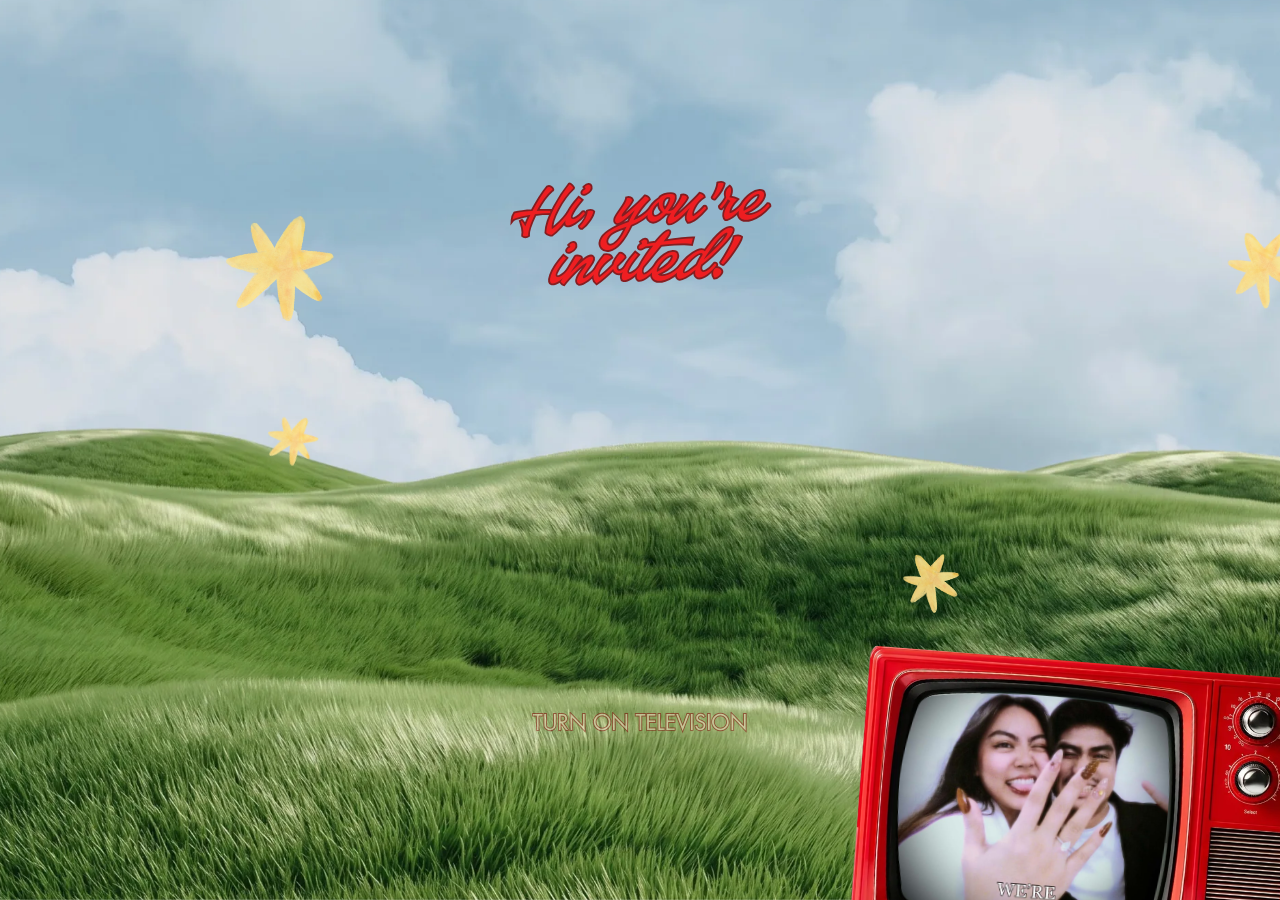
==== commit 64c80de1: "Show wedding photos in RSVP collage and add CRT TV effect" ====
--- a/index.html
+++ b/index.html
@@ -61,4 +61,4 @@
     window.C_CAPTCHA_IMPLEMENTATION = 'RECAPTCHA';
 </script><script nonce="87329d4e-d815-4455-b06b-29f171cdeb5d">
     window.C_CAPTCHA_KEY = '6LdpNmIrAAAAAHQVezN3pBAfDjQQ2qUpo881f24o';
-</script><meta name="description" content="Join Reiner and Myrvic as they celebrate their wedding on November 27, 2026 in Ozamiz City."><meta name="theme-color" content="#cb1717"><script>window.addEventListener('click',function(e){var a=e.target.closest&&e.target.closest('a');if(!a)return;var u=new URL(a.href,location.href),m=u.hash.match(/^#page-(0|1|2|4|5)$/);if(!m||u.origin!==location.origin)return;var routes={'0':'','1':'invitation/','2':'rsvp/','4':'details/','5':'our-story/'};e.preventDefault();e.stopImmediatePropagation();location.assign(new URL(routes[m[1]],document.baseURI).href);},true);</script></head><body><script nonce="87329d4e-d815-4455-b06b-29f171cdeb5d">(function () {var classList = document.documentElement.classList;if (classList.contains('adaptive') && window.matchMedia('(prefers-color-scheme: dark)').matches) {classList.remove.apply(classList, ["x6brqfx","x1yowkxt","x19aimcq"]);classList.add.apply(classList, ["xo86nag","x1yowkxt","xntwwlm"]);}document.documentElement.classList.replace('adaptive', window.matchMedia('(prefers-color-scheme: dark)').matches ? 'dark' : 'light');})();</script><div id="root"></div><script nonce="87329d4e-d815-4455-b06b-29f171cdeb5d">(function() {window['__canva_public_path__'] = '_assets\/'; window['bootstrap'] = JSON.parse("{\"base\":{\"A?\":\"B\",\"L\":false,\"N\":false,\"E\":\"cf8144c637e607ab2b23404d0fea6b2fc48c4a00\",\"j\":\"1797244\",\"K\":1788756804,\"F\":{\"A?\":\"B\"},\"G\":\"CLIENT_FULL\",\"I\":\"A\",\"O\":{\"A?\":\"B\"},\"M\":\"/_online\",\"U\":[],\"V\":[],\"a\":{\"K\":\"export_website\",\"H\":{}},\"d\":{\"A\":\"wss://www.canva.com/_stream\",\"B\":{\"F\":\"export_website\"},\"C\":8388608},\"b\":{\"A?\":\"H\",\"C\":{\"a\":\"WEB\"},\"D\":{\"a\":\"WEB\",\"c\":\"en\"},\"E\":{},\"P\":[],\"Q\":[],\"R\":false,\"S\":false}},\"page\":{\"A\":{\"B\":{\"A?\":\"A\",\"A\":\"TAGcbLa0hys\",\"B\":1},\"C\":{\"A\":1366,\"B\":768,\"C\":\"D\"},\"Q\":[],\"R\":[],\"P\":\"en-GB\",\"D\":\"Colorful TV Wedding Website - AC2.8\",\"E\":\"\",\"F\":[],\"d\":{},\"G\":{},\"Y\":{},\"a\":[],\"b\":[],\"V\":[],\"W\":[],\"A\":[{\"A?\":\"j\",\"Z\":{\"A?\":\"A\",\"A\":\"TAGcbLa0hys\",\"B\":1},\"a\":\"PBRxd3hYJyp2bHWZ\",\"B\":\"Open me!\",\"R\":false,\"S\":false,\"U\":false,\"P\":\"0\",\"Q\":{},\"v\":\"B\",\"t\":[{\"A?\":\"i\",\"a\":\"PBFgW19lmRmxBJkb\",\"R\":false,\"S\":false,\"U\":false,\"M\":5000000,\"Q\":{},\"K\":12,\"W\":[],\"X\":[],\"H\":[],\"L\":{},\"C\":{\"A\":1366,\"B\":750,\"C\":\"D\"},\"D\":{\"B\":{\"A\":{\"A?\":\"d\",\"A\":\"MAHRr7tVzb4\",\"B\":1},\"B\":{\"A\":-17.52125000000001,\"B\":0,\"D\":1366,\"C\":767.52125,\"E\":0},\"E\":0,\"C\":{}},\"D\":0,\"F\":false,\"J\":false,\"G\":false,\"H\":false},\"r\":[],\"E\":[{\"5\":{},\"A?\":\"H\",\"A\":118.54184371047677,\"B\":289.57419339157036,\"D\":771.0391454432463,\"C\":441.76165541710225,\"E\":0,\"F\":0,\"BD\":[],\"BE\":[],\"BA\":[],\"BB\":[],\"Q\":true,\"R\":{\"A\":true,\"F\":{}},\"S\":false,\"P\":[],\"T\":{},\"W\":{},\"_\":\"LB2zlyqVSJTXKRpg\",\"b\":771.0391454432463,\"a\":441.76165541710225,\"y\":{},\"e\":{},\"c\":[{\"3\":{\"B\":{\"A\":0,\"B\":false},\"D\":{\"A\":-1}},\"5\":{},\"A?\":\"I\",\"A\":368.43396298022265,\"B\":671.269189676932,\"D\":60.10557850346038,\"C\":61.56064837412145,\"E\":-35.82658839319383,\"F\":0,\"BD\":[],\"BE\":[],\"BA\":[],\"BB\":[],\"Q\":true,\"R\":{\"A\":true,\"F\":{}},\"S\":false,\"P\":[],\"T\":{},\"W\":{},\"_\":\"LBhKQ6XsbQLLtr32\",\"a\":{\"B\":{\"A\":{\"A?\":\"d\",\"A\":\"MAEp_I02sdI\",\"B\":1},\"I\":{\"A?\":\"d\",\"A\":\"MAHRr9aF_V8\",\"B\":1},\"B\":{\"A\":0,\"B\":0,\"D\":60.10557850346038,\"C\":61.56064837412145,\"E\":0},\"E\":0,\"C\":{}},\"D\":0,\"F\":false,\"J\":false,\"G\":false,\"H\":false},\"e\":[]},{\"3\":{\"B\":{\"A\":0,\"B\":false},\"D\":{\"A\":-1}},\"5\":{},\"A?\":\"I\",\"A\":40.328757213141664,\"B\":677.6366671919828,\"D\":77.50289928742087,\"C\":79.37913334838267,\"E\":-35.82658839319383,\"F\":0,\"BD\":[],\"BE\":[],\"BA\":[],\"BB\":[],\"Q\":true,\"R\":{\"A\":true,\"F\":{}},\"S\":false,\"P\":[],\"T\":{},\"W\":{},\"_\":\"LBr5KvPNH973Ykwz\",\"a\":{\"B\":{\"A\":{\"A?\":\"d\",\"A\":\"MAEp_I02sdI\",\"B\":1},\"I\":{\"A?\":\"d\",\"A\":\"MAHRrxKcEJ0\",\"B\":1},\"B\":{\"A\":0,\"B\":0,\"D\":77.50289928742087,\"C\":79.37913334838267,\"E\":0},\"E\":0,\"C\":{}},\"D\":0,\"F\":false,\"J\":false,\"G\":false,\"H\":false},\"e\":[]},{\"3\":{\"B\":{\"A\":0,\"B\":false},\"D\":{\"A\":-1}},\"5\":{},\"A?\":\"I\",\"A\":15.194391342135084,\"B\":15.716921471454832,\"D\":110.72572964947803,\"C\":113.40624079555481,\"E\":19.441997999584565,\"F\":0,\"BD\":[],\"BE\":[],\"BA\":[],\"BB\":[],\"Q\":true,\"R\":{\"A\":true,\"F\":{}},\"S\":false,\"P\":[],\"T\":{},\"W\":{},\"_\":\"LBKSrcW266h2Sz50\",\"a\":{\"B\":{\"A\":{\"A?\":\"d\",\"A\":\"MAEp_I02sdI\",\"B\":1},\"I\":{\"A?\":\"d\",\"A\":\"MAHRr38JFZ8\",\"B\":1},\"B\":{\"A\":0,\"B\":0,\"D\":110.72572964947803,\"C\":113.40624079555481,\"E\":0},\"E\":0,\"C\":{}},\"D\":0,\"F\":false,\"J\":false,\"G\":false,\"H\":false},\"e\":[]},{\"3\":{\"B\":{\"A\":0,\"B\":false},\"D\":{\"A\":-1}},\"5\":{},\"A?\":\"I\",\"A\":380.79498673494385,\"B\":25.132026307269886,\"D\":52.49257925032793,\"C\":53.763349325289326,\"E\":19.441997999584565,\"F\":0,\"BD\":[],\"BE\":[],\"BA\":[],\"BB\":[],\"Q\":true,\"R\":{\"A\":true,\"F\":{}},\"S\":false,\"P\":[],\"T\":{},\"W\":{},\"_\":\"LBbSNjt7wnnXDFT3\",\"a\":{\"B\":{\"A\":{\"A?\":\"d\",\"A\":\"MAEp_I02sdI\",\"B\":1},\"I\":{\"A?\":\"d\",\"A\":\"MAHRr7vyEpo\",\"B\":1},\"B\":{\"A\":0,\"B\":0,\"D\":52.49257925032793,\"C\":53.763349325289326,\"E\":0},\"E\":0,\"C\":{}},\"D\":0,\"F\":false,\"J\":false,\"G\":false,\"H\":false},\"e\":[]}],\"d\":[]},{\"5\":{},\"A?\":\"K\",\"A\":82.69763272975803,\"B\":506.07563891937224,\"D\":354.6694651433962,\"C\":122,\"E\":-2.5067174577305855,\"F\":0,\"BD\":[],\"BE\":[],\"BA\":[],\"BB\":[],\"X\":{\"A?\":\"B\",\"A\":8,\"B\":{\"C\":\"B\",\"G\":{},\"H\":{}}},\"Q\":true,\"S\":false,\"P\":[],\"T\":{},\"W\":{},\"_\":\"LBrkC3Hf8Jyp0ggX\",\"a\":{\"A\":[],\"B\":[],\"C\":{\"A\":[\"Hi, you’re invited!\\n\"],\"B\":[20],\"C\":[{\"1\":false,\"3\":false,\"5\":false,\"7\":false,\"9\":false,\"B\":false,\"C\":\"YAHNdXuIW4I,0\",\"D\":false,\"F\":false,\"G\":\"50.9815px\",\"H\":false,\"J\":false,\"L\":false,\"M\":\"#ff0000\",\"N\":false,\"P\":false,\"Q\":\"#page-1\",\"R\":false,\"T\":false,\"V\":false,\"X\":false,\"BN\":false,\"Y\":\"1.2em\",\"Z\":false,\"b\":false,\"c\":\"center\",\"d\":false,\"f\":false,\"h\":false,\"j\":false,\"BL\":false,\"l\":false,\"n\":false,\"p\":false,\"q\":\"normal\",\"r\":false,\"t\":false,\"v\":false,\"x\":false,\"z\":false,\"_\":false,\"BB\":false,\"BD\":false,\"BF\":false,\"BH\":false,\"BJ\":false,\"BP\":false,\"BR\":false,\"BT\":false,\"B-\":[],\"B_\":[],\"CA\":{}},{\"0\":\"none\",\"1\":false,\"3\":false,\"5\":false,\"7\":false,\"9\":false,\"B\":false,\"D\":false,\"F\":false,\"H\":false,\"I\":\"bold\",\"J\":false,\"L\":false,\"N\":false,\"P\":false,\"R\":false,\"T\":false,\"V\":false,\"W\":\"0em\",\"X\":false,\"BN\":false,\"Z\":false,\"b\":false,\"d\":false,\"f\":false,\"h\":false,\"j\":false,\"BL\":false,\"l\":false,\"n\":false,\"p\":false,\"r\":false,\"t\":false,\"v\":false,\"x\":false,\"z\":false,\"_\":false,\"BB\":false,\"BC\":\"0em\",\"BD\":false,\"BF\":false,\"BG\":\"none\",\"BH\":false,\"BJ\":false,\"BP\":false,\"BR\":false,\"BT\":false,\"B-\":[],\"B_\":[],\"CA\":{}},{\"1\":true,\"3\":false,\"5\":false,\"7\":false,\"9\":false,\"B\":false,\"D\":true,\"F\":false,\"H\":true,\"J\":true,\"L\":false,\"N\":true,\"P\":false,\"R\":true,\"T\":false,\"V\":false,\"X\":true,\"BN\":false,\"Z\":true,\"b\":false,\"d\":true,\"f\":false,\"h\":false,\"j\":false,\"BL\":false,\"l\":false,\"n\":false,\"p\":false,\"r\":true,\"t\":false,\"v\":false,\"x\":false,\"z\":false,\"_\":false,\"BB\":false,\"BD\":true,\"BF\":false,\"BH\":true,\"BJ\":false,\"BP\":false,\"BR\":false,\"BT\":false,\"B-\":[],\"B_\":[],\"CA\":{}}],\"D\":[0,19,1],\"E\":{}},\"E\":{},\"G\":{}},\"b\":{\"A\":[11,9]},\"j\":{\"A\":[{\"A\":\"outline\",\"B\":{\"color\":\"#800000\",\"thickness\":\"0.6\"}}],\"B\":[]},\"d\":\"A\",\"l\":false,\"h\":\"A\"},{\"5\":{},\"A?\":\"H\",\"A\":254.9145053298323,\"B\":405.90036070623273,\"D\":600.0619495210308,\"C\":415.724713433998,\"E\":0,\"F\":0,\"BD\":[],\"BE\":[],\"BA\":[],\"BB\":[],\"Q\":true,\"S\":false,\"P\":[],\"T\":{},\"W\":{},\"_\":\"LBRNZdVKPQmKcHn0\",\"b\":600.0619495210308,\"a\":415.724713433998,\"y\":{},\"e\":{},\"c\":[{\"5\":{},\"A?\":\"I\",\"A\":-2.842170943040401e-14,\"B\":5.684341886080802e-14,\"D\":600.0619495210307,\"C\":415.72471343399803,\"E\":0,\"F\":0,\"BD\":[],\"BE\":[],\"BA\":[],\"BB\":[],\"X\":{\"A?\":\"A\"},\"G\":\"#page-1\",\"Q\":true,\"S\":false,\"P\":[],\"T\":{},\"W\":{},\"_\":\"LBSBnjWND1F5HbvM\",\"a\":{\"B\":{\"A\":{\"A?\":\"d\",\"A\":\"MAHRsDuyRNo\",\"B\":1},\"I\":{\"A?\":\"d\",\"A\":\"MAHRsLy_-BY\",\"B\":1},\"B\":{\"A\":-158.8078553877525,\"B\":-221.23932004276202,\"D\":1029.3976597030244,\"C\":574.5325688217506,\"E\":0},\"E\":0,\"C\":{}},\"D\":0,\"F\":false,\"J\":false,\"G\":false,\"H\":false},\"e\":[]},{\"5\":{},\"A?\":\"J\",\"A\":39.17839017779548,\"B\":68.00419106851535,\"D\":288.50281533323107,\"C\":240.92390755437208,\"E\":0,\"F\":0,\"BD\":[],\"BE\":[],\"BA\":[],\"BB\":[],\"X\":{\"A?\":\"A\"},\"G\":\"#page-1\",\"Q\":true,\"S\":false,\"P\":[],\"T\":{},\"W\":{},\"_\":\"LB1l8HvycjnnnDpN\",\"a\":{\"A\":0,\"B\":0,\"D\":2260.124,\"C\":1887.392},\"b\":[{\"A\":\"M1155.94 0C886.78 0 576.34 17.39 245.91 67.38c0 0-108.79 10.12-139.16 103.73S-7.1 584.56.49 888.18 48.56 1470.1 48.56 1470.1l35.42 202.41c0 0-7.59 87.65 78.43 125.61 80.69 35.6 464.16 89.28 832.97 89.28 24.36 0 48.66-.23 72.81-.72 389.64-7.89 756.51-35.72 885.53-63.56 129.04-27.83 204.95-25.3 232.77-136.63s103.73-599.63 60.72-1093-58.19-478.19-146.75-508.55C2042.11 64.93 1676.1 0 1155.94 0Z\",\"B\":{\"A\":true,\"I\":{\"A\":\"VAHROY3ZhZI\",\"M\":\"VBlbFMYMBLwLXF5y\",\"B\":{\"A\":-283.18488239014846,\"B\":0.004586636040812664,\"D\":2260.1169239925757,\"C\":2260.1169239925757,\"E\":0},\"C\":0,\"J\":{},\"N\":[],\"O\":[],\"Q\":[],\"R\":[],\"F\":\"B\",\"I\":true,\"G\":0},\"D\":0,\"F\":false,\"J\":false,\"G\":false,\"H\":false},\"D\":0}],\"d\":[],\"c\":{\"A\":{\"A\":0,\"B\":0,\"D\":2260.124,\"C\":1887.392},\"B\":2260.124,\"C\":1887.392,\"D\":\"A\",\"E\":\"A\"},\"e\":{\"A\":false,\"B\":false},\"f\":[],\"g\":[]}],\"d\":[]},{\"5\":{},\"A?\":\"K\",\"A\":661.4466580000001,\"B\":502.7566598671823,\"D\":360.4866802656354,\"C\":27.106684,\"E\":0,\"F\":0,\"BD\":[],\"BE\":[],\"BA\":[],\"BB\":[],\"X\":{\"A?\":\"B\",\"A\":4,\"B\":{\"D\":\"E\",\"G\":{},\"H\":{}}},\"Q\":false,\"S\":false,\"P\":[],\"T\":{},\"W\":{},\"_\":\"LBDgzHPQSqfVTXY8\",\"a\":{\"A\":[],\"B\":[],\"C\":{\"A\":[\"TURN ON TELEVISION\\n\"],\"B\":[19],\"C\":[{\"0\":\"uppercase\",\"1\":false,\"3\":false,\"5\":false,\"7\":false,\"9\":false,\"B\":false,\"C\":\"YAFcfgcNhWk,3\",\"D\":false,\"F\":false,\"G\":\"22.6666px\",\"H\":false,\"J\":false,\"L\":false,\"M\":\"#f1dfc1\",\"N\":false,\"P\":false,\"Q\":\"#page-1\",\"R\":false,\"T\":false,\"V\":false,\"X\":false,\"BN\":false,\"Y\":\"1.46em\",\"Z\":false,\"b\":false,\"c\":\"center\",\"d\":false,\"f\":false,\"h\":false,\"j\":false,\"BL\":false,\"l\":false,\"n\":false,\"p\":false,\"q\":\"normal\",\"r\":false,\"s\":\"on\",\"t\":false,\"u\":\"on\",\"v\":false,\"w\":\"on\",\"x\":false,\"z\":false,\"_\":false,\"BB\":false,\"BD\":false,\"BF\":false,\"BH\":false,\"BJ\":false,\"BP\":false,\"BR\":false,\"BT\":false,\"B-\":[],\"B_\":[],\"CA\":{}},{\"1\":false,\"3\":false,\"5\":false,\"7\":false,\"9\":false,\"B\":false,\"D\":false,\"F\":false,\"H\":false,\"J\":false,\"L\":false,\"N\":false,\"P\":false,\"R\":false,\"T\":false,\"V\":false,\"X\":false,\"BN\":false,\"Z\":false,\"b\":false,\"d\":false,\"f\":false,\"h\":false,\"j\":false,\"BL\":false,\"l\":false,\"n\":false,\"p\":false,\"r\":true,\"t\":true,\"v\":true,\"x\":true,\"z\":false,\"_\":false,\"BB\":false,\"BD\":false,\"BF\":false,\"BH\":false,\"BJ\":false,\"BP\":false,\"BR\":false,\"BT\":false,\"B-\":[],\"B_\":[],\"CA\":{}},{\"1\":false,\"3\":false,\"5\":false,\"6\":\"1em\",\"7\":false,\"8\":\"0em\",\"9\":false,\"B\":false,\"D\":false,\"F\":false,\"H\":false,\"J\":false,\"L\":false,\"N\":false,\"P\":false,\"R\":false,\"S\":\"0μs\",\"T\":false,\"V\":false,\"W\":\"0em\",\"X\":false,\"BN\":false,\"Z\":false,\"a\":\"ltr\",\"b\":false,\"d\":false,\"e\":\"none\",\"f\":false,\"g\":\"0\",\"h\":false,\"j\":false,\"BL\":false,\"k\":\"0em\",\"l\":false,\"n\":false,\"o\":\"none\",\"p\":false,\"q\":\"normal\",\"r\":false,\"s\":\"on\",\"t\":false,\"u\":\"on\",\"v\":false,\"w\":\"on\",\"x\":false,\"z\":false,\"-\":\"p\",\"_\":false,\"BA\":\"none\",\"BB\":false,\"BD\":false,\"BE\":\"body\",\"BF\":false,\"BG\":\"none\",\"BH\":false,\"BI\":\"0em\",\"BJ\":false,\"BP\":false,\"BR\":false,\"BT\":false,\"B-\":[],\"B_\":[],\"CA\":{}},{\"1\":true,\"3\":false,\"5\":false,\"7\":true,\"9\":true,\"B\":false,\"D\":true,\"F\":false,\"H\":true,\"J\":false,\"L\":false,\"N\":true,\"P\":false,\"R\":true,\"T\":true,\"V\":false,\"X\":true,\"BN\":false,\"Z\":true,\"b\":true,\"d\":true,\"f\":true,\"h\":true,\"j\":false,\"BL\":false,\"l\":true,\"n\":false,\"p\":true,\"r\":true,\"t\":true,\"v\":true,\"x\":true,\"z\":false,\"_\":true,\"BB\":true,\"BD\":false,\"BF\":true,\"BH\":true,\"BJ\":true,\"BP\":false,\"BR\":false,\"BT\":false,\"B-\":[],\"B_\":[],\"CA\":{}}],\"D\":[0,1,17,1],\"E\":{}},\"E\":{},\"G\":{}},\"b\":{\"A\":[19]},\"j\":{\"A\":[{\"A\":\"outline\",\"B\":{\"color\":\"#800000\",\"thickness\":\"0.65\"}}],\"B\":[]},\"d\":\"B\",\"l\":false,\"g\":false,\"h\":\"A\"}],\"I\":[]}],\"u\":[],\"L\":{}},{\"A?\":\"j\",\"Z\":{\"A?\":\"A\",\"A\":\"TAGcbLa0hys\",\"B\":1},\"a\":\"PBkhCtjhMxnrT4K0\",\"B\":\"Invitation\",\"R\":false,\"S\":false,\"U\":false,\"P\":\"1\",\"Q\":{},\"v\":\"B\",\"t\":[{\"A?\":\"i\",\"a\":\"PBh2XxZdF1MCB2hM\",\"R\":false,\"S\":false,\"U\":false,\"Q\":{},\"K\":18,\"W\":[],\"X\":[],\"H\":[],\"L\":{},\"C\":{\"A\":1366,\"B\":973,\"C\":\"D\"},\"D\":{\"B\":{\"A\":{\"A?\":\"d\",\"A\":\"MAHRr7tVzb4\",\"B\":1},\"B\":{\"A\":0,\"B\":-182.93851132686098,\"D\":1731.877022653722,\"C\":973,\"E\":0},\"E\":0,\"C\":{}},\"D\":0,\"F\":false,\"J\":false,\"G\":false,\"H\":false},\"r\":[],\"E\":[{\"5\":{},\"A?\":\"H\",\"A\":178.6241688594448,\"B\":205.99903668474502,\"D\":907.0271930357868,\"C\":640.8945194239675,\"E\":0,\"F\":0,\"BD\":[],\"BE\":[],\"BA\":[],\"BB\":[],\"Q\":false,\"S\":false,\"P\":[],\"T\":{},\"W\":{},\"_\":\"LBpNNDp1phwXzk38\",\"b\":907.0271930357868,\"a\":640.8945194239675,\"y\":{},\"e\":{},\"c\":[{\"3\":{\"B\":{\"A\":0,\"B\":false},\"D\":{\"A\":-1}},\"5\":{},\"A?\":\"I\",\"A\":12.2426091621359,\"B\":763.6860322748117,\"D\":62.53474552805103,\"C\":64.0486220492143,\"E\":-35.82658839319383,\"F\":0,\"BD\":[],\"BE\":[],\"BA\":[],\"BB\":[],\"Q\":false,\"S\":false,\"P\":[],\"T\":{},\"W\":{},\"_\":\"LBDYTd9nJnwJRX8c\",\"a\":{\"B\":{\"A\":{\"A?\":\"d\",\"A\":\"MAEp_I02sdI\",\"B\":1},\"I\":{\"A?\":\"d\",\"A\":\"MAHRrxKcEJ0\",\"B\":1},\"B\":{\"A\":0,\"B\":0,\"D\":62.53474552805103,\"C\":64.0486220492143,\"E\":0},\"E\":0,\"C\":{}},\"D\":0,\"F\":false,\"J\":false,\"G\":false,\"H\":false},\"e\":[]},{\"3\":{\"B\":{\"A\":0,\"B\":false},\"D\":{\"A\":-1}},\"5\":{},\"A?\":\"I\",\"A\":492.2296840258745,\"B\":12.828889417668897,\"D\":62.53474552805103,\"C\":64.0486220492143,\"E\":-35.82658839319383,\"F\":0,\"BD\":[],\"BE\":[],\"BA\":[],\"BB\":[],\"Q\":false,\"S\":false,\"P\":[],\"T\":{},\"W\":{},\"_\":\"LBsXcZzhl2pCsPQ9\",\"a\":{\"B\":{\"A\":{\"A?\":\"d\",\"A\":\"MAEp_I02sdI\",\"B\":1},\"I\":{\"A?\":\"d\",\"A\":\"MAHRrxKcEJ0\",\"B\":1},\"B\":{\"A\":0,\"B\":0,\"D\":62.53474552805103,\"C\":64.0486220492143,\"E\":0},\"E\":0,\"C\":{}},\"D\":0,\"F\":false,\"J\":false,\"G\":false,\"H\":false},\"e\":[]},{\"3\":{\"B\":{\"A\":0,\"B\":false},\"D\":{\"A\":-1}},\"5\":{},\"A?\":\"I\",\"A\":564.6032882126173,\"B\":831.6635580900669,\"D\":62.53474552805103,\"C\":64.0486220492143,\"E\":-35.82658839319383,\"F\":0,\"BD\":[],\"BE\":[],\"BA\":[],\"BB\":[],\"Q\":false,\"S\":false,\"P\":[],\"T\":{},\"W\":{},\"_\":\"LBG24bhx2zcF5rXZ\",\"a\":{\"B\":{\"A\":{\"A?\":\"d\",\"A\":\"MAEp_I02sdI\",\"B\":1},\"I\":{\"A?\":\"d\",\"A\":\"MAHRrxKcEJ0\",\"B\":1},\"B\":{\"A\":0,\"B\":0,\"D\":62.53474552805103,\"C\":64.0486220492143,\"E\":0},\"E\":0,\"C\":{}},\"D\":0,\"F\":false,\"J\":false,\"G\":false,\"H\":false},\"e\":[]},{\"3\":{\"B\":{\"A\":0,\"B\":false},\"D\":{\"A\":-1}},\"5\":{},\"A?\":\"I\",\"A\":33.174716784045934,\"B\":163.0921295186383,\"D\":62.53474552805103,\"C\":64.0486220492143,\"E\":-35.82658839319383,\"F\":0,\"BD\":[],\"BE\":[],\"BA\":[],\"BB\":[],\"Q\":false,\"S\":false,\"P\":[],\"T\":{},\"W\":{},\"_\":\"LBHJJbds0KhQjlwM\",\"a\":{\"B\":{\"A\":{\"A?\":\"d\",\"A\":\"MAEp_I02sdI\",\"B\":1},\"I\":{\"A?\":\"d\",\"A\":\"MAHRrxKcEJ0\",\"B\":1},\"B\":{\"A\":0,\"B\":0,\"D\":62.53474552805103,\"C\":64.0486220492143,\"E\":0},\"E\":0,\"C\":{}},\"D\":0,\"F\":false,\"J\":false,\"G\":false,\"H\":false},\"e\":[]}],\"d\":[]},{\"5\":{},\"A?\":\"K\",\"A\":255.65596046532968,\"B\":88.03727593005272,\"D\":1189.9254481398946,\"C\":319.98092203500363,\"E\":0,\"F\":0,\"BD\":[],\"BE\":[],\"BA\":[],\"BB\":[],\"Q\":false,\"S\":false,\"P\":[],\"T\":{},\"W\":{},\"_\":\"LBN3PvNZv3VNdq9D\",\"a\":{\"A\":[],\"B\":[],\"C\":{\"A\":[\"Reiner & Myrvic\\n\"],\"B\":[16],\"C\":[{\"0\":\"uppercase\",\"1\":false,\"3\":false,\"5\":false,\"7\":false,\"9\":false,\"B\":false,\"C\":\"YAFcfnz0aPk,0\",\"D\":false,\"F\":false,\"G\":\"83px\",\"H\":false,\"I\":\"bold\",\"J\":false,\"L\":false,\"M\":\"#fffbf5\",\"N\":false,\"P\":false,\"R\":false,\"T\":false,\"V\":false,\"X\":false,\"BN\":false,\"Y\":\"1.2em\",\"Z\":false,\"b\":false,\"c\":\"center\",\"d\":false,\"f\":false,\"h\":false,\"j\":false,\"BL\":false,\"l\":false,\"n\":false,\"p\":false,\"q\":\"normal\",\"r\":false,\"t\":false,\"v\":false,\"x\":false,\"z\":false,\"_\":false,\"BB\":false,\"BD\":false,\"BF\":false,\"BG\":\"none\",\"BH\":false,\"BJ\":false,\"BP\":false,\"BR\":false,\"BT\":false,\"B-\":[],\"B_\":[],\"CA\":{}},{\"1\":false,\"3\":false,\"5\":false,\"7\":false,\"9\":false,\"B\":false,\"D\":false,\"F\":false,\"H\":false,\"J\":false,\"L\":false,\"N\":false,\"P\":false,\"R\":false,\"T\":false,\"V\":false,\"W\":\"0em\",\"X\":false,\"BN\":false,\"Z\":false,\"b\":false,\"d\":false,\"f\":false,\"h\":false,\"j\":false,\"BL\":false,\"l\":false,\"n\":false,\"p\":false,\"r\":false,\"t\":false,\"v\":false,\"x\":false,\"z\":false,\"_\":false,\"BB\":false,\"BC\":\"0em\",\"BD\":false,\"BF\":false,\"BH\":false,\"BJ\":false,\"BP\":false,\"BR\":false,\"BT\":false,\"B-\":[],\"B_\":[],\"CA\":{}},{\"1\":true,\"3\":false,\"5\":false,\"7\":false,\"9\":false,\"B\":false,\"D\":true,\"F\":false,\"H\":true,\"J\":true,\"L\":false,\"N\":true,\"P\":false,\"R\":false,\"T\":false,\"V\":false,\"X\":true,\"BN\":false,\"Z\":true,\"b\":false,\"d\":true,\"f\":false,\"h\":false,\"j\":false,\"BL\":false,\"l\":false,\"n\":false,\"p\":false,\"r\":true,\"t\":false,\"v\":false,\"x\":false,\"z\":false,\"_\":false,\"BB\":false,\"BD\":true,\"BF\":false,\"BH\":true,\"BJ\":false,\"BP\":false,\"BR\":false,\"BT\":false,\"B-\":[],\"B_\":[],\"CA\":{}}],\"D\":[0,15,1],\"E\":{}},\"E\":{},\"G\":{}},\"b\":{\"A\":[16]},\"j\":{\"A\":[{\"A\":\"hollow\",\"B\":{\"thickness\":\"0.1\"}}],\"B\":[]},\"d\":\"A\",\"e\":442.52990905863226,\"f\":119,\"l\":false,\"h\":\"A\"},{\"5\":{},\"A?\":\"K\",\"A\":255.65596046532968,\"B\":88.03727593005272,\"D\":1189.9254481398946,\"C\":319.98092203500363,\"E\":0,\"F\":0.16,\"BD\":[],\"BE\":[],\"BA\":[],\"BB\":[],\"X\":{\"A?\":\"B\",\"A\":18,\"B\":{\"A\":0,\"D\":\"A\",\"G\":{},\"H\":{}}},\"Q\":false,\"S\":false,\"P\":[],\"T\":{},\"W\":{},\"_\":\"LBDm1wPQnbjFxJjV\",\"a\":{\"A\":[],\"B\":[],\"C\":{\"A\":[\"Reiner & Myrvic\\n\"],\"B\":[16],\"C\":[{\"0\":\"uppercase\",\"1\":false,\"3\":false,\"5\":false,\"7\":false,\"9\":false,\"B\":false,\"C\":\"YAFcfnz0aPk,0\",\"D\":false,\"F\":false,\"G\":\"83px\",\"H\":false,\"I\":\"bold\",\"J\":false,\"L\":false,\"M\":\"#fffbf5\",\"N\":false,\"P\":false,\"R\":false,\"T\":false,\"V\":false,\"X\":false,\"BN\":false,\"Y\":\"1.2em\",\"Z\":false,\"b\":false,\"c\":\"center\",\"d\":false,\"f\":false,\"h\":false,\"j\":false,\"BL\":false,\"l\":false,\"n\":false,\"p\":false,\"q\":\"normal\",\"r\":false,\"t\":false,\"v\":false,\"x\":false,\"z\":false,\"_\":false,\"BB\":false,\"BD\":false,\"BF\":false,\"BG\":\"none\",\"BH\":false,\"BJ\":false,\"BP\":false,\"BR\":false,\"BT\":false,\"B-\":[],\"B_\":[],\"CA\":{}},{\"1\":false,\"3\":false,\"5\":false,\"7\":false,\"9\":false,\"B\":false,\"D\":false,\"F\":false,\"H\":false,\"J\":false,\"L\":false,\"N\":false,\"P\":false,\"R\":false,\"T\":false,\"V\":false,\"W\":\"0em\",\"X\":false,\"BN\":false,\"Z\":false,\"b\":false,\"d\":false,\"f\":false,\"h\":false,\"j\":false,\"BL\":false,\"l\":false,\"n\":false,\"p\":false,\"r\":false,\"t\":false,\"v\":false,\"x\":false,\"z\":false,\"_\":false,\"BB\":false,\"BC\":\"0em\",\"BD\":false,\"BF\":false,\"BH\":false,\"BJ\":false,\"BP\":false,\"BR\":false,\"BT\":false,\"B-\":[],\"B_\":[],\"CA\":{}},{\"1\":true,\"3\":false,\"5\":false,\"7\":false,\"9\":false,\"B\":false,\"D\":true,\"F\":false,\"H\":true,\"J\":true,\"L\":false,\"N\":true,\"P\":false,\"R\":false,\"T\":false,\"V\":false,\"X\":true,\"BN\":false,\"Z\":true,\"b\":false,\"d\":true,\"f\":false,\"h\":false,\"j\":false,\"BL\":false,\"l\":false,\"n\":false,\"p\":false,\"r\":true,\"t\":false,\"v\":false,\"x\":false,\"z\":false,\"_\":false,\"BB\":false,\"BD\":true,\"BF\":false,\"BH\":true,\"BJ\":false,\"BP\":false,\"BR\":false,\"BT\":false,\"B-\":[],\"B_\":[],\"CA\":{}}],\"D\":[0,15,1],\"E\":{}},\"E\":{},\"G\":{}},\"b\":{\"A\":[16]},\"d\":\"A\",\"e\":442.52990905863226,\"f\":119,\"l\":false,\"h\":\"A\"},{\"5\":{},\"A?\":\"K\",\"A\":526.6970291834524,\"B\":189.82256975473257,\"D\":954.4224773169145,\"C\":98.96455514707688,\"E\":-2.5067174577305855,\"F\":0,\"BD\":[],\"BE\":[],\"BA\":[],\"BB\":[],\"X\":{\"A?\":\"B\",\"A\":6},\"Q\":false,\"S\":false,\"P\":[],\"T\":{},\"W\":{},\"_\":\"LBtywdQj8SMp57p1\",\"a\":{\"A\":[],\"B\":[],\"C\":{\"A\":[\"are getting married!\\n\"],\"B\":[21],\"C\":[{\"1\":false,\"3\":false,\"5\":false,\"7\":false,\"9\":false,\"B\":false,\"C\":\"YAHNdXuIW4I,0\",\"D\":false,\"F\":false,\"G\":\"50.9815px\",\"H\":false,\"J\":false,\"L\":false,\"M\":\"#ff0000\",\"N\":false,\"P\":false,\"R\":false,\"T\":false,\"V\":false,\"X\":false,\"BN\":false,\"Y\":\"1.2em\",\"Z\":false,\"b\":false,\"c\":\"center\",\"d\":false,\"f\":false,\"h\":false,\"j\":false,\"BL\":false,\"l\":false,\"n\":false,\"p\":false,\"q\":\"normal\",\"r\":false,\"t\":false,\"v\":false,\"x\":false,\"z\":false,\"_\":false,\"BB\":false,\"BD\":false,\"BF\":false,\"BH\":false,\"BJ\":false,\"BP\":false,\"BR\":false,\"BT\":false,\"B-\":[],\"B_\":[],\"CA\":{}},{\"0\":\"none\",\"1\":false,\"3\":false,\"5\":false,\"7\":false,\"9\":false,\"B\":false,\"D\":false,\"F\":false,\"H\":false,\"I\":\"bold\",\"J\":false,\"L\":false,\"N\":false,\"P\":false,\"Q\":\"#page-1\",\"R\":false,\"T\":false,\"V\":false,\"W\":\"0em\",\"X\":false,\"BN\":false,\"Z\":false,\"b\":false,\"d\":false,\"f\":false,\"h\":false,\"j\":false,\"BL\":false,\"l\":false,\"n\":false,\"p\":false,\"r\":false,\"t\":false,\"v\":false,\"x\":false,\"z\":false,\"_\":false,\"BB\":false,\"BC\":\"0em\",\"BD\":false,\"BF\":false,\"BG\":\"none\",\"BH\":false,\"BJ\":false,\"BP\":false,\"BR\":false,\"BT\":false,\"B-\":[],\"B_\":[],\"CA\":{}},{\"1\":true,\"3\":false,\"5\":false,\"7\":false,\"9\":false,\"B\":false,\"D\":true,\"F\":false,\"H\":true,\"J\":true,\"L\":false,\"N\":true,\"P\":false,\"R\":true,\"T\":false,\"V\":false,\"X\":true,\"BN\":false,\"Z\":true,\"b\":false,\"d\":true,\"f\":false,\"h\":false,\"j\":false,\"BL\":false,\"l\":false,\"n\":false,\"p\":false,\"r\":true,\"t\":false,\"v\":false,\"x\":false,\"z\":false,\"_\":false,\"BB\":false,\"BD\":true,\"BF\":false,\"BH\":true,\"BJ\":false,\"BP\":false,\"BR\":false,\"BT\":false,\"B-\":[],\"B_\":[],\"CA\":{}}],\"D\":[0,20,1],\"E\":{}},\"E\":{},\"G\":{}},\"b\":{\"A\":[21]},\"j\":{\"A\":[{\"A\":\"outline\",\"B\":{\"color\":\"#800000\",\"thickness\":\"0.6\"}}],\"B\":[]},\"d\":\"A\",\"e\":588.289120582698,\"f\":61,\"l\":false,\"h\":\"A\"},{\"5\":{},\"A?\":\"K\",\"A\":690.2373555346703,\"B\":340.0234375,\"D\":685.953125,\"C\":27.10668400000001,\"E\":0,\"F\":0,\"BD\":[],\"BE\":[],\"BA\":[],\"BB\":[],\"Q\":false,\"S\":false,\"P\":[],\"T\":{},\"W\":{},\"_\":\"LBJlSfs94Q3JSDwH\",\"a\":{\"A\":[],\"B\":[],\"C\":{\"A\":[\"NOVEMBER 27, 2026 | 1 PM | OZAMIZ CITY\\n\"],\"B\":[39],\"C\":[{\"0\":\"uppercase\",\"1\":false,\"3\":false,\"5\":false,\"7\":false,\"9\":false,\"B\":false,\"C\":\"YAFcfgcNhWk,3\",\"D\":false,\"F\":false,\"G\":\"22.6666px\",\"H\":false,\"I\":\"bold\",\"J\":false,\"L\":false,\"M\":\"#ffffff\",\"N\":false,\"P\":false,\"R\":false,\"T\":false,\"V\":false,\"W\":\"0.182em\",\"X\":false,\"BN\":false,\"Y\":\"1.46em\",\"Z\":false,\"b\":false,\"c\":\"center\",\"d\":false,\"f\":false,\"h\":false,\"j\":false,\"BL\":false,\"l\":false,\"n\":false,\"p\":false,\"q\":\"normal\",\"r\":false,\"t\":false,\"v\":false,\"x\":false,\"z\":false,\"_\":false,\"BB\":false,\"BD\":false,\"BF\":false,\"BG\":\"none\",\"BH\":false,\"BJ\":false,\"BP\":false,\"BR\":false,\"BT\":false,\"B-\":[],\"B_\":[],\"CA\":{}},{\"1\":false,\"3\":false,\"5\":false,\"6\":\"1em\",\"7\":false,\"8\":\"0em\",\"9\":false,\"B\":false,\"D\":false,\"F\":false,\"H\":false,\"J\":false,\"L\":false,\"N\":false,\"O\":\"none\",\"P\":false,\"Q\":\"\",\"R\":false,\"S\":\"0μs\",\"T\":false,\"V\":false,\"X\":false,\"BN\":false,\"Z\":false,\"a\":\"ltr\",\"b\":false,\"d\":false,\"e\":\"none\",\"f\":false,\"g\":\"0\",\"h\":false,\"j\":false,\"BL\":false,\"k\":\"0em\",\"l\":false,\"n\":false,\"o\":\"none\",\"p\":false,\"r\":false,\"t\":false,\"v\":false,\"x\":false,\"z\":false,\"-\":\"p\",\"_\":false,\"BA\":\"none\",\"BB\":false,\"BD\":false,\"BE\":\"body\",\"BF\":false,\"BH\":false,\"BI\":\"0em\",\"BJ\":false,\"BP\":false,\"BR\":false,\"BT\":false,\"B-\":[],\"B_\":[],\"CA\":{}},{\"1\":true,\"3\":false,\"5\":false,\"7\":true,\"9\":true,\"B\":false,\"D\":true,\"F\":false,\"H\":true,\"J\":true,\"L\":false,\"N\":true,\"P\":true,\"R\":true,\"T\":true,\"V\":false,\"X\":true,\"BN\":false,\"Z\":true,\"b\":true,\"d\":true,\"f\":true,\"h\":true,\"j\":false,\"BL\":false,\"l\":true,\"n\":false,\"p\":true,\"r\":true,\"t\":false,\"v\":false,\"x\":false,\"z\":false,\"_\":true,\"BB\":true,\"BD\":false,\"BF\":true,\"BH\":true,\"BJ\":true,\"BP\":false,\"BR\":false,\"BT\":false,\"B-\":[],\"B_\":[],\"CA\":{}}],\"D\":[0,38,1],\"E\":{}},\"E\":{},\"G\":{}},\"b\":{\"A\":[39]},\"j\":{\"A\":[],\"B\":[]},\"d\":\"B\",\"e\":685.953125,\"f\":27.106684,\"l\":false}],\"I\":[]},{\"A?\":\"i\",\"a\":\"PBlgJJPpJVJMttRR\",\"R\":false,\"S\":false,\"U\":false,\"Q\":{},\"K\":21,\"W\":[],\"X\":[],\"H\":[],\"L\":{},\"C\":{\"A\":1366,\"B\":1019,\"C\":\"D\"},\"D\":{\"A\":true,\"B\":{\"A\":{\"A?\":\"d\",\"A\":\"MAHNj9AaAuI\",\"B\":1},\"I\":{\"A?\":\"d\",\"A\":\"MAHRscF7ut4\",\"B\":1},\"B\":{\"A\":0,\"B\":-275.2222222222224,\"D\":1916.4444444444448,\"C\":1078,\"E\":0},\"E\":0,\"C\":{}},\"C\":\"#ffffff\",\"D\":0,\"F\":false,\"J\":false,\"G\":false,\"H\":false},\"r\":[],\"E\":[{\"5\":{},\"A?\":\"H\",\"A\":137.4235609879379,\"B\":123.54024157836511,\"D\":1147.2506346051903,\"C\":478.4497918731323,\"E\":0,\"F\":0,\"BD\":[],\"BE\":[],\"BA\":[],\"BB\":[],\"Q\":true,\"R\":{\"A\":true,\"F\":{}},\"S\":false,\"P\":[],\"T\":{},\"W\":{},\"_\":\"LBRpBvnRj7H56wwk\",\"b\":1147.2506346051903,\"a\":478.4497918731323,\"y\":{},\"e\":{},\"c\":[{\"3\":{\"D\":{\"A\":-1}},\"5\":{},\"A?\":\"I\",\"A\":344.64234825747786,\"B\":941.3820356263609,\"D\":75.36671069555726,\"C\":77.19123069377375,\"E\":-35.82658839319383,\"F\":0,\"BD\":[],\"BE\":[],\"BA\":[],\"BB\":[],\"X\":{\"A?\":\"B\",\"A\":9},\"Q\":true,\"R\":{\"A\":true,\"F\":{}},\"S\":false,\"P\":[],\"T\":{},\"W\":{},\"_\":\"LBttDrXHB0Kwn6fN\",\"a\":{\"B\":{\"A\":{\"A?\":\"d\",\"A\":\"MAEp_I02sdI\",\"B\":1},\"I\":{\"A?\":\"d\",\"A\":\"MAHRsIT39Fg\",\"B\":1},\"B\":{\"A\":0,\"B\":0,\"D\":75.36671069555726,\"C\":77.19123069377375,\"E\":0},\"E\":0,\"C\":{}},\"D\":0,\"F\":false,\"J\":false,\"G\":false,\"H\":false},\"e\":[]},{\"3\":{\"D\":{\"A\":-1}},\"5\":{},\"A?\":\"I\",\"A\":90.26996679662322,\"B\":15.461343755737218,\"D\":75.36671069555726,\"C\":77.19123069377375,\"E\":-35.82658839319383,\"F\":0,\"BD\":[],\"BE\":[],\"BA\":[],\"BB\":[],\"X\":{\"A?\":\"B\",\"A\":9},\"Q\":true,\"R\":{\"A\":true,\"F\":{}},\"S\":false,\"P\":[],\"T\":{},\"W\":{},\"_\":\"LBNP19R2TPc4WV9R\",\"a\":{\"B\":{\"A\":{\"A?\":\"d\",\"A\":\"MAEp_I02sdI\",\"B\":1},\"I\":{\"A?\":\"d\",\"A\":\"MAHRsCipUEE\",\"B\":1},\"B\":{\"A\":0,\"B\":0,\"D\":75.36671069555726,\"C\":77.19123069377375,\"E\":0},\"E\":0,\"C\":{}},\"D\":0,\"F\":false,\"J\":false,\"G\":false,\"H\":false},\"e\":[]},{\"3\":{\"D\":{\"A\":-1}},\"5\":{},\"A?\":\"I\",\"A\":321.4309648323467,\"B\":79.54848282300897,\"D\":128.705910708225,\"C\":131.8216962560964,\"E\":-35.82658839319383,\"F\":0,\"BD\":[],\"BE\":[],\"BA\":[],\"BB\":[],\"X\":{\"A?\":\"B\",\"A\":9},\"Q\":true,\"R\":{\"A\":true,\"F\":{}},\"S\":false,\"P\":[],\"T\":{},\"W\":{},\"_\":\"LBRkxsyQNKRmCpLl\",\"a\":{\"B\":{\"A\":{\"A?\":\"d\",\"A\":\"MAEp_I02sdI\",\"B\":1},\"I\":{\"A?\":\"d\",\"A\":\"MAHRsLl0OW4\",\"B\":1},\"B\":{\"A\":0,\"B\":0,\"D\":128.705910708225,\"C\":131.8216962560964,\"E\":0},\"E\":0,\"C\":{}},\"D\":0,\"F\":false,\"J\":false,\"G\":false,\"H\":false},\"e\":[]},{\"3\":{\"D\":{\"A\":-1}},\"5\":{},\"A?\":\"I\",\"A\":25.197130784689307,\"B\":992.1409401774722,\"D\":128.705910708225,\"C\":131.8216962560964,\"E\":-35.82658839319383,\"F\":0,\"BD\":[],\"BE\":[],\"BA\":[],\"BB\":[],\"X\":{\"A?\":\"B\",\"A\":9},\"Q\":true,\"R\":{\"A\":true,\"F\":{}},\"S\":false,\"P\":[],\"T\":{},\"W\":{},\"_\":\"LBYDwNkMJCSjJFKG\",\"a\":{\"B\":{\"A\":{\"A?\":\"d\",\"A\":\"MAEp_I02sdI\",\"B\":1},\"I\":{\"A?\":\"d\",\"A\":\"MAHRsITmXdI\",\"B\":1},\"B\":{\"A\":0,\"B\":0,\"D\":128.705910708225,\"C\":131.8216962560964,\"E\":0},\"E\":0,\"C\":{}},\"D\":0,\"F\":false,\"J\":false,\"G\":false,\"H\":false},\"e\":[]}],\"d\":[]},{\"5\":{},\"A?\":\"I\",\"A\":278.103659197816,\"B\":456.69554262921525,\"D\":548.137143890037,\"C\":246.66171475051667,\"E\":0,\"F\":0.76,\"BD\":[],\"BE\":[],\"BA\":[],\"BB\":[],\"Q\":false,\"S\":false,\"P\":[],\"T\":{},\"W\":{},\"_\":\"LBdyzxRMw0TP2FCF\",\"a\":{\"B\":{\"A\":{\"A?\":\"d\",\"A\":\"MAG_HfPRCZA\",\"B\":1},\"B\":{\"A\":4.263256414560601e-14,\"B\":-5.684341886080802e-14,\"D\":548.137143890037,\"C\":246.66171475051667,\"E\":0},\"E\":0,\"C\":{}},\"D\":0,\"F\":false,\"J\":false,\"G\":false,\"H\":false},\"e\":[]},{\"5\":{},\"A?\":\"I\",\"A\":77.50093409462653,\"B\":407.73722151732505,\"D\":532.7759852699857,\"C\":426.9651775348466,\"E\":0,\"F\":0,\"BD\":[],\"BE\":[],\"BA\":[],\"BB\":[],\"X\":{\"A?\":\"A\"},\"Q\":false,\"S\":false,\"P\":[],\"T\":{},\"W\":{},\"_\":\"LBN4tD53Z136fpDC\",\"a\":{\"B\":{\"A\":{\"A?\":\"d\",\"A\":\"MAHRmumwu-Y\",\"B\":1},\"I\":{\"A?\":\"d\",\"A\":\"MAHRsdAI0dE\",\"B\":1},\"B\":{\"A\":-149.35039255597553,\"B\":0,\"D\":532.7759852699857,\"C\":710.1266868883912,\"E\":0},\"E\":0,\"C\":{}},\"D\":0,\"F\":false,\"J\":false,\"G\":false,\"H\":false},\"e\":[]},{\"5\":{},\"A?\":\"H\",\"A\":164.3144494045684,\"B\":506.1335636298072,\"D\":234.10065344461532,\"C\":283.71342579941563,\"E\":0,\"F\":0,\"BD\":[],\"BE\":[],\"BA\":[],\"BB\":[],\"X\":{\"A?\":\"B\",\"A\":1,\"B\":{\"C\":\"E\",\"G\":{\"A\":5000000},\"H\":{\"A\":2000000}}},\"Q\":false,\"S\":false,\"P\":[],\"T\":{},\"W\":{},\"_\":\"LBrv3RdDsDKnQ3XW\",\"b\":234.10065344461532,\"a\":283.71342579941563,\"y\":{},\"e\":{},\"c\":[{\"5\":{},\"A?\":\"I\",\"A\":2.842170943040401e-14,\"B\":0,\"D\":234.10065344461532,\"C\":283.7134257994156,\"E\":0,\"F\":0,\"BD\":[],\"BE\":[],\"BA\":[],\"BB\":[],\"Q\":false,\"S\":false,\"P\":[],\"T\":{},\"W\":{},\"_\":\"LB7SPpCvzYs3ZFSj\",\"a\":{\"B\":{\"A\":{\"A?\":\"d\",\"A\":\"MAHPU9Vm-vA\",\"B\":1},\"I\":{\"A?\":\"d\",\"A\":\"MAHRsGp8o2w\",\"B\":1},\"B\":{\"A\":-71.73258487616738,\"B\":-28.44568020951462,\"D\":298.98110502184176,\"C\":424.0866737898465,\"E\":0},\"E\":0,\"C\":{}},\"D\":0,\"F\":false,\"J\":false,\"G\":false,\"H\":false},\"e\":[]},{\"5\":{},\"A?\":\"J\",\"A\":16.708236378881587,\"B\":65.05510696944421,\"D\":115.18992951763579,\"C\":108.03783581463581,\"E\":0,\"F\":0,\"BD\":[],\"BE\":[],\"BA\":[],\"BB\":[],\"Q\":false,\"S\":false,\"P\":[],\"T\":{},\"W\":{},\"_\":\"LBq5xqkdvdDNfDz7\",\"a\":{\"A\":0,\"B\":0,\"D\":215.173,\"C\":201.813},\"b\":[{\"A\":\"M4.48 0c0 0-2.13 7.25-2.99 70.83S0 144.85 0 144.85s8.32 3.41 9.81 5.12-.64 4.48-2.35 6.83.21 2.35.21 2.35 5.33 4.05 5.76 8.75-5.33 4.69-5.33 4.69 7.68 6.83 7.89 9.17-3.63 5.12-3.63 5.12 4.05 2.56 3.84 4.69-2.99 6.4-2.99 6.4l191.15 3.84h0c0 0-4.72-1.95 1.84-7.55 0 0-8.32-7.52 1.44-12.48 0 0-8-8.96-1.28-12.32 5.23-2.61 5.23-2.9 4.97-2.9h0c-.07 0-.17.02-.17.02h0c0 0-6.88-8.8 3.84-11.2l.16-153.76L4.48 0Z\",\"B\":{\"A\":true,\"B\":{\"A\":{\"A?\":\"d\",\"A\":\"MAHOalbIyug\",\"B\":1},\"I\":{\"A?\":\"d\",\"A\":\"MAHRsGy5FTM\",\"B\":1},\"B\":{\"A\":-93.88464724537008,\"B\":20.12672248178596,\"D\":240.7498423138534,\"C\":428.51913680459353,\"E\":-90},\"E\":0,\"C\":{}},\"D\":0,\"F\":false,\"J\":false,\"G\":false,\"H\":false},\"D\":0}],\"d\":[],\"c\":{\"A\":{\"A\":0,\"B\":0,\"D\":215.173,\"C\":201.813},\"B\":215.173,\"C\":201.813,\"D\":\"A\",\"E\":\"A\"},\"e\":{\"A\":false,\"B\":false},\"f\":[],\"g\":[]}],\"d\":[]},{\"5\":{},\"A?\":\"H\",\"A\":162.89446431024203,\"B\":634.4043650682819,\"D\":245.28418821912578,\"C\":286.55339598806836,\"E\":0,\"F\":0,\"BD\":[],\"BE\":[],\"BA\":[],\"BB\":[],\"X\":{\"A?\":\"B\",\"A\":1,\"B\":{\"C\":\"D\",\"G\":{\"A\":5000000},\"H\":{\"A\":2000000}}},\"Q\":false,\"S\":false,\"P\":[],\"T\":{},\"W\":{},\"_\":\"LBX33wH2xRcf2TnC\",\"b\":245.28418821912578,\"a\":286.55339598806836,\"y\":{},\"e\":{},\"c\":[{\"5\":{},\"A?\":\"I\",\"A\":0,\"B\":0,\"D\":245.28418821912578,\"C\":286.55339598806836,\"E\":0,\"F\":0,\"BD\":[],\"BE\":[],\"BA\":[],\"BB\":[],\"Q\":false,\"S\":false,\"P\":[],\"T\":{},\"W\":{},\"_\":\"LBMVW2Y9L4Vw0yD8\",\"a\":{\"B\":{\"A\":{\"A?\":\"d\",\"A\":\"MAHPU9Grk5E\",\"B\":1},\"I\":{\"A?\":\"d\",\"A\":\"MAHRsKd0OE8\",\"B\":1},\"B\":{\"A\":-74.10413604238192,\"B\":2.842170943040401e-14,\"D\":245.28418821912578,\"C\":436.3840264832483,\"E\":0},\"E\":0,\"C\":{}},\"D\":0,\"F\":false,\"J\":false,\"G\":false,\"H\":false},\"e\":[]},{\"5\":{},\"A?\":\"J\",\"A\":23.710738298813894,\"B\":50.5056295869047,\"D\":115.3658617443381,\"C\":105.88084616519816,\"E\":0,\"F\":0,\"BD\":[],\"BE\":[],\"BA\":[],\"BB\":[],\"Q\":false,\"S\":false,\"P\":[],\"T\":{},\"W\":{},\"_\":\"LBl9k14GnXRjgm9y\",\"a\":{\"A\":0,\"B\":0,\"D\":1059.783,\"C\":972.651},\"b\":[{\"A\":\"M1012.09 0L0 16v.01H0C.18 17.43 13.55 122.89 9.7 153.7c-3.88 31.03-13.58 54.31 0 106.67 13.58 52.37 7.76 217.23 7.76 217.23L29.1 737.49c0 0 48.5 11.64 48.5 36.85s-21.34 31.03-21.34 31.03S97 818.94 91.18 844.16c-5.05 21.86-10.09 23.31-11.34 23.31-.19 0-.29-.03-.3-.03h0c.01.01 13.1 19.88 26.68 28.6 13.21 8.49 3.48 40.81-17.58 40.81-.6 0-1.2-.03-1.82-.08h0c0 0-2.91 14.55 7.76 20.36 10.67 5.83 7.76 15.52 7.76 15.52h0l945.8-19.4c0 0-27.16-16.48-20.37-32l6.79-15.51c0 0-18.43-25.21-12.61-38.8 5.83-13.57 31.05-32.97 31.05-32.97s-40.75-10.67-31.05-44.6c0 0 24.25-22.31 37.84-27.16 0 0-62.08-28.12-10.68-65.93L1012.25 0Z\",\"B\":{\"A\":true,\"B\":{\"A\":{\"A?\":\"d\",\"A\":\"MAHOavvyaZs\",\"B\":1},\"I\":{\"A?\":\"d\",\"A\":\"MAHRsDKiZX4\",\"B\":1},\"B\":{\"A\":-130.40899161192192,\"B\":-972.9096601990938,\"D\":3154.1832034076087,\"C\":2087.495792800672,\"E\":0},\"E\":0,\"C\":{}},\"D\":0,\"F\":false,\"J\":false,\"G\":false,\"H\":false},\"D\":0}],\"d\":[],\"c\":{\"A\":{\"A\":0,\"B\":0,\"D\":1059.783,\"C\":972.651},\"B\":1059.783,\"C\":972.651,\"D\":\"A\",\"E\":\"A\"},\"e\":{\"A\":false,\"B\":false},\"f\":[],\"g\":[]}],\"d\":[]},{\"5\":{},\"A?\":\"K\",\"A\":772.0842052134317,\"B\":374.1405491474708,\"D\":642.9006540721684,\"C\":184.01782975967905,\"E\":0,\"F\":0,\"BD\":[],\"BE\":[],\"BA\":[],\"BB\":[],\"X\":{\"A?\":\"B\",\"A\":24,\"B\":{\"D\":\"A\",\"G\":{},\"H\":{}}},\"Q\":false,\"S\":false,\"P\":[],\"T\":{},\"W\":{},\"_\":\"LBC8PY7YYyf1yBw8\",\"a\":{\"A\":[],\"B\":[],\"C\":{\"A\":[\"With grateful hearts, we invite our immediate family to witness the beginning of our forever. Your love has brought us here, and your presence will make this day complete.\\n\\nTogether with you, we celebrate a love that feels like home.\\n\"],\"B\":[234],\"C\":[{\"1\":false,\"3\":false,\"5\":false,\"7\":false,\"9\":false,\"B\":false,\"C\":\"YAFcfgcNhWk,3\",\"D\":false,\"F\":false,\"G\":\"21.8325px\",\"H\":false,\"J\":false,\"L\":false,\"M\":\"#0b0137\",\"N\":false,\"P\":false,\"R\":false,\"T\":false,\"V\":false,\"X\":false,\"BN\":false,\"Y\":\"1.26em\",\"Z\":false,\"b\":false,\"c\":\"center\",\"d\":false,\"f\":false,\"h\":false,\"j\":false,\"BL\":false,\"l\":false,\"n\":false,\"p\":false,\"q\":\"normal\",\"r\":false,\"s\":\"on\",\"t\":false,\"u\":\"on\",\"v\":false,\"w\":\"on\",\"x\":false,\"z\":false,\"_\":false,\"BB\":false,\"BD\":false,\"BF\":false,\"BG\":\"none\",\"BH\":false,\"BJ\":false,\"BP\":false,\"BR\":false,\"BT\":false,\"B-\":[],\"B_\":[],\"CA\":{}},{\"0\":\"none\",\"1\":false,\"3\":false,\"5\":false,\"7\":false,\"9\":false,\"B\":false,\"D\":false,\"F\":false,\"H\":false,\"J\":false,\"L\":false,\"N\":false,\"O\":\"none\",\"P\":false,\"Q\":\"\",\"R\":false,\"S\":\"0μs\",\"T\":false,\"V\":false,\"X\":false,\"BN\":false,\"Z\":false,\"a\":\"ltr\",\"b\":false,\"d\":false,\"e\":\"none\",\"f\":false,\"g\":\"0\",\"h\":false,\"j\":false,\"BL\":false,\"k\":\"0em\",\"l\":false,\"n\":false,\"o\":\"none\",\"p\":false,\"r\":false,\"t\":false,\"v\":false,\"x\":false,\"z\":false,\"-\":\"p\",\"_\":false,\"BA\":\"none\",\"BB\":false,\"BD\":false,\"BE\":\"body\",\"BF\":false,\"BH\":false,\"BI\":\"0em\",\"BJ\":false,\"BP\":false,\"BR\":false,\"BT\":false,\"B-\":[],\"B_\":[],\"CA\":{}},{\"1\":false,\"3\":false,\"5\":false,\"6\":\"1em\",\"7\":false,\"8\":\"0em\",\"9\":false,\"B\":false,\"D\":false,\"F\":false,\"H\":false,\"J\":false,\"L\":false,\"N\":false,\"P\":false,\"R\":false,\"T\":false,\"V\":false,\"X\":false,\"BN\":false,\"Z\":false,\"b\":false,\"d\":false,\"f\":false,\"h\":false,\"j\":false,\"BL\":false,\"l\":false,\"n\":false,\"p\":false,\"r\":false,\"t\":false,\"v\":false,\"x\":false,\"z\":false,\"_\":false,\"BB\":false,\"BD\":false,\"BF\":false,\"BH\":false,\"BJ\":false,\"BP\":false,\"BR\":false,\"BT\":false,\"B-\":[],\"B_\":[],\"CA\":{}},{\"1\":true,\"3\":false,\"5\":false,\"7\":true,\"9\":true,\"B\":false,\"D\":true,\"F\":false,\"H\":true,\"J\":false,\"L\":false,\"N\":true,\"P\":true,\"R\":true,\"T\":true,\"V\":false,\"X\":false,\"BN\":false,\"Z\":true,\"b\":true,\"d\":true,\"f\":true,\"h\":true,\"j\":false,\"BL\":false,\"l\":true,\"n\":false,\"p\":true,\"r\":true,\"t\":true,\"v\":true,\"x\":true,\"z\":false,\"_\":true,\"BB\":true,\"BD\":false,\"BF\":true,\"BH\":true,\"BJ\":true,\"BP\":false,\"BR\":false,\"BT\":false,\"B-\":[],\"B_\":[],\"CA\":{}}],\"D\":[0,233,1],\"E\":{}},\"E\":{},\"G\":{}},\"b\":{\"A\":[234]},\"d\":\"B\",\"e\":561.2369323918601,\"f\":160.643175,\"l\":false,\"h\":\"A\"},{\"5\":{},\"A?\":\"K\",\"A\":553.9462515160003,\"B\":454.1260124024109,\"D\":482.92990880538997,\"C\":168.66195382208386,\"E\":-2.5067174577305855,\"F\":0,\"BD\":[],\"BE\":[],\"BA\":[],\"BB\":[],\"X\":{\"A?\":\"B\",\"A\":8},\"Q\":false,\"S\":false,\"P\":[],\"T\":{},\"W\":{},\"_\":\"LB3C4qNXD5pMYwLc\",\"a\":{\"A\":[],\"B\":[],\"C\":{\"A\":[\"Always and forever!\\n\"],\"B\":[20],\"C\":[{\"1\":false,\"3\":false,\"5\":false,\"7\":false,\"9\":false,\"B\":false,\"C\":\"YAHNdXuIW4I,0\",\"D\":false,\"F\":false,\"G\":\"148.131px\",\"H\":false,\"J\":false,\"L\":false,\"M\":\"#0b0137\",\"N\":false,\"P\":false,\"R\":false,\"T\":false,\"V\":false,\"X\":false,\"BN\":false,\"Y\":\"1.2em\",\"Z\":false,\"b\":false,\"c\":\"center\",\"d\":false,\"f\":false,\"h\":false,\"j\":false,\"BL\":false,\"l\":false,\"n\":false,\"p\":false,\"q\":\"normal\",\"r\":false,\"t\":false,\"v\":false,\"x\":false,\"z\":false,\"_\":false,\"BB\":false,\"BD\":false,\"BF\":false,\"BG\":\"none\",\"BH\":false,\"BJ\":false,\"BP\":false,\"BR\":false,\"BT\":false,\"B-\":[],\"B_\":[],\"CA\":{}},{\"0\":\"none\",\"1\":false,\"3\":false,\"5\":false,\"7\":false,\"9\":false,\"B\":false,\"D\":false,\"F\":false,\"H\":false,\"I\":\"bold\",\"J\":false,\"L\":false,\"N\":false,\"P\":false,\"R\":false,\"T\":false,\"V\":false,\"W\":\"0em\",\"X\":false,\"BN\":false,\"Z\":false,\"b\":false,\"d\":false,\"f\":false,\"h\":false,\"j\":false,\"BL\":false,\"l\":false,\"n\":false,\"p\":false,\"r\":false,\"t\":false,\"v\":false,\"x\":false,\"z\":false,\"_\":false,\"BB\":false,\"BC\":\"0em\",\"BD\":false,\"BF\":false,\"BH\":false,\"BJ\":false,\"BP\":false,\"BR\":false,\"BT\":false,\"B-\":[],\"B_\":[],\"CA\":{}},{\"1\":true,\"3\":false,\"5\":false,\"7\":false,\"9\":false,\"B\":false,\"D\":true,\"F\":false,\"H\":true,\"J\":true,\"L\":false,\"N\":true,\"P\":false,\"R\":false,\"T\":false,\"V\":false,\"X\":true,\"BN\":false,\"Z\":true,\"b\":false,\"d\":true,\"f\":false,\"h\":false,\"j\":false,\"BL\":false,\"l\":false,\"n\":false,\"p\":false,\"r\":true,\"t\":false,\"v\":false,\"x\":false,\"z\":false,\"_\":false,\"BB\":false,\"BD\":true,\"BF\":false,\"BH\":true,\"BJ\":false,\"BP\":false,\"BR\":false,\"BT\":false,\"B-\":[],\"B_\":[],\"CA\":{}}],\"D\":[0,19,1],\"E\":{}},\"E\":{},\"G\":{}},\"b\":{\"A\":[11,9]},\"d\":\"A\",\"e\":1013.5886508537351,\"f\":353.9930725097656,\"l\":false,\"h\":\"A\"}],\"I\":[]},{\"A?\":\"i\",\"a\":\"PBcncxljb562L1tV\",\"R\":false,\"S\":false,\"U\":false,\"Q\":{},\"W\":[],\"X\":[],\"H\":[],\"L\":{},\"C\":{\"A\":1366,\"B\":380,\"C\":\"D\"},\"D\":{\"C\":\"#d6e7e4\",\"D\":0,\"F\":false,\"J\":false,\"G\":false,\"H\":false},\"r\":[],\"E\":[{\"5\":{},\"A?\":\"H\",\"A\":160.00164576353018,\"B\":354.6158699191465,\"D\":609.1032412608637,\"C\":152.27581031521592,\"E\":0,\"F\":0,\"BD\":[],\"BE\":[],\"BA\":[],\"BB\":[],\"Q\":false,\"S\":false,\"P\":[],\"T\":{},\"W\":{},\"_\":\"LBLlg7Yj4g7lKNkY\",\"b\":595.2380952380952,\"a\":148.8095238095238,\"z\":{\"A\":{\"A\":\"AAGriMgug7c\",\"B\":19},\"B\":{\"backgroundColor\":\"\\\"#ffffff\\\"\",\"backgroundColorEnabled\":\"false\",\"backgroundTransparency\":\"0\",\"borderColor\":\"\\\"#e6e6e6\\\"\",\"borderEnabled\":\"false\",\"borderWidth\":\"1\",\"countdownId\":\"null\",\"counterType\":\"\\\"countdown\\\"\",\"dt\":\"{\\\"year\\\":2027,\\\"month\\\":12,\\\"day\\\":12,\\\"hours\\\":0,\\\"minutes\\\":0,\\\"seconds\\\":0}\",\"font\":\"\\\"Helvetica\\\"\",\"horizontalPaddingEnabled\":\"false\",\"horizontalPaddingUnit\":\"\\\"% of height\\\"\",\"horizontalPaddingValue\":\"0\",\"language\":\"\\\"en\\\"\",\"lastLabelColor\":\"\\\"#274872\\\"\",\"lastUpdated\":\"null\",\"layout\":\"\\\"vertical\\\"\",\"repeatEnabled\":\"false\",\"repeatEvery\":\"24\",\"repeatUnit\":\"\\\"h\\\"\",\"showTitle\":\"false\",\"showUnitLabels\":\"true\",\"tcToken\":\"\\\"[base64]\\\"\",\"tc_account_id\":\"null\",\"timezone\":\"\\\"America/Los_Angeles\\\"\",\"title\":\"\\\"My countdown\\\"\",\"titleColor\":\"\\\"#3b5998\\\"\",\"unitLabels\":\"[\\\"d\\\",\\\"h\\\",\\\"m\\\",\\\"o\\\",\\\"s\\\"]\",\"unitLabelsColor\":\"\\\"#274872\\\"\",\"widgetHeightUnit\":\"\\\"% of width\\\"\",\"widgetHeightValue\":\"25\"}},\"y\":{},\"e\":{},\"c\":[{\"5\":{},\"A?\":\"O\",\"A\":-1.4210854715202004e-14,\"B\":0,\"D\":595.2380952380952,\"C\":148.8095238095238,\"E\":0,\"F\":0,\"BD\":[],\"BE\":[],\"BA\":[],\"BB\":[],\"Q\":true,\"S\":false,\"P\":[],\"T\":{},\"W\":{},\"_\":\"LBcHyRS8D17mfMSN\",\"a\":\"countdown.html\",\"b\":595.2380952380952,\"c\":148.8095238095238}],\"d\":[]},{\"5\":{},\"A?\":\"J\",\"A\":160.00164576353015,\"B\":345.4843838006243,\"D\":35.69345736571415,\"C\":29.24396201679159,\"E\":0,\"F\":0,\"BD\":[],\"BE\":[],\"BA\":[],\"BB\":[],\"Q\":false,\"S\":false,\"P\":[],\"T\":{},\"W\":{},\"_\":\"LB6GxgQW4SL1qyb1\",\"a\":{\"A\":0,\"B\":0,\"D\":64,\"C\":64},\"b\":[{\"A\":\"M0 0H64V64H0z\",\"B\":{\"A\":false,\"C\":\"#d6e7e4\",\"D\":0,\"F\":false,\"J\":false,\"G\":false,\"H\":false},\"D\":0}],\"d\":[],\"c\":{\"A\":{\"A\":0,\"B\":0,\"D\":64,\"C\":64},\"B\":18.001428458673814,\"C\":14.748727888689217,\"D\":\"A\",\"E\":\"A\"},\"e\":{\"A\":false,\"B\":false},\"f\":[{\"A\":{\"A\":[],\"B\":[],\"C\":{\"A\":[\"\\n\"],\"B\":[1],\"C\":[{\"0\":\"uppercase\",\"1\":false,\"3\":false,\"5\":false,\"7\":false,\"9\":false,\"B\":false,\"C\":\"YAFdtQi73Xs,0\",\"D\":false,\"F\":false,\"G\":\"13.3454px\",\"H\":false,\"I\":\"semibold\",\"J\":false,\"K\":\"normal\",\"L\":false,\"M\":\"#ffffff\",\"N\":false,\"P\":false,\"R\":false,\"T\":false,\"V\":false,\"W\":\"0.382em\",\"X\":false,\"BN\":false,\"Y\":\"2em\",\"Z\":false,\"b\":false,\"c\":\"center\",\"d\":false,\"f\":false,\"h\":false,\"j\":false,\"BL\":false,\"l\":false,\"n\":false,\"p\":false,\"q\":\"normal\",\"r\":false,\"t\":false,\"v\":false,\"x\":false,\"z\":false,\"_\":false,\"BB\":false,\"BD\":false,\"BF\":false,\"BH\":false,\"BJ\":false,\"BP\":false,\"BR\":false,\"BT\":false,\"B-\":[],\"B_\":[],\"CA\":{}},{\"1\":true,\"3\":false,\"5\":false,\"7\":false,\"9\":false,\"B\":false,\"D\":true,\"F\":false,\"H\":true,\"J\":true,\"L\":true,\"N\":true,\"P\":false,\"R\":false,\"T\":false,\"V\":false,\"X\":true,\"BN\":false,\"Z\":true,\"b\":false,\"d\":true,\"f\":false,\"h\":false,\"j\":false,\"BL\":false,\"l\":false,\"n\":false,\"p\":false,\"r\":true,\"t\":false,\"v\":false,\"x\":false,\"z\":false,\"_\":false,\"BB\":false,\"BD\":false,\"BF\":false,\"BH\":false,\"BJ\":false,\"BP\":false,\"BR\":false,\"BT\":false,\"B-\":[],\"B_\":[],\"CA\":{}}],\"D\":[0,1],\"E\":{}},\"E\":{},\"G\":{}},\"B\":{\"A\":[]},\"D\":{\"A\":0,\"B\":0,\"D\":64,\"C\":64},\"E\":[4],\"F\":\"B\"}],\"g\":[],\"h\":{\"A?\":\"H\",\"A\":29.24396201679159}},{\"5\":{},\"A?\":\"K\",\"A\":46.08314659158532,\"B\":421.70770146337236,\"D\":380.3350445730721,\"C\":79.7124611887364,\"E\":0,\"F\":0,\"BD\":[],\"BE\":[],\"BA\":[],\"BB\":[],\"X\":{\"A?\":\"B\",\"A\":6},\"Q\":false,\"S\":false,\"P\":[],\"T\":{},\"W\":{},\"_\":\"LBfcwxCDpdK351SK\",\"a\":{\"A\":[],\"B\":[],\"C\":{\"A\":[\"Days until we say\\n\"],\"B\":[18],\"C\":[{\"0\":\"uppercase\",\"1\":false,\"3\":false,\"5\":false,\"7\":false,\"9\":false,\"B\":false,\"C\":\"YAFcfnz0aPk,0\",\"D\":false,\"F\":false,\"G\":\"77.9337px\",\"H\":false,\"I\":\"bold\",\"J\":false,\"L\":false,\"M\":\"#0b0137\",\"N\":false,\"P\":false,\"R\":false,\"T\":false,\"V\":false,\"X\":false,\"BN\":false,\"Y\":\"1.2em\",\"Z\":false,\"b\":false,\"c\":\"center\",\"d\":false,\"f\":false,\"h\":false,\"j\":false,\"BL\":false,\"l\":false,\"n\":false,\"p\":false,\"r\":false,\"t\":false,\"v\":false,\"x\":false,\"z\":false,\"_\":false,\"BB\":false,\"BD\":false,\"BF\":false,\"BG\":\"none\",\"BH\":false,\"BJ\":false,\"BP\":false,\"BR\":false,\"BT\":false,\"B-\":[],\"B_\":[],\"CA\":{}},{\"1\":false,\"3\":false,\"5\":false,\"7\":false,\"9\":false,\"B\":false,\"D\":false,\"F\":false,\"H\":false,\"J\":false,\"L\":false,\"N\":false,\"P\":false,\"R\":false,\"T\":false,\"V\":false,\"W\":\"0em\",\"X\":false,\"BN\":false,\"Z\":false,\"b\":false,\"d\":false,\"f\":false,\"h\":false,\"j\":false,\"BL\":false,\"l\":false,\"n\":false,\"p\":false,\"q\":\"normal\",\"r\":false,\"t\":false,\"v\":false,\"x\":false,\"z\":false,\"_\":false,\"BB\":false,\"BC\":\"0em\",\"BD\":false,\"BF\":false,\"BH\":false,\"BJ\":false,\"BP\":false,\"BR\":false,\"BT\":false,\"B-\":[],\"B_\":[],\"CA\":{}},{\"1\":true,\"3\":false,\"5\":false,\"7\":false,\"9\":false,\"B\":false,\"D\":true,\"F\":false,\"H\":true,\"J\":true,\"L\":false,\"N\":true,\"P\":false,\"R\":false,\"T\":false,\"V\":false,\"X\":true,\"BN\":false,\"Z\":true,\"b\":false,\"d\":true,\"f\":false,\"h\":false,\"j\":false,\"BL\":false,\"l\":false,\"n\":false,\"p\":false,\"r\":true,\"t\":false,\"v\":false,\"x\":false,\"z\":false,\"_\":false,\"BB\":false,\"BD\":true,\"BF\":false,\"BH\":true,\"BJ\":false,\"BP\":false,\"BR\":false,\"BT\":false,\"B-\":[],\"B_\":[],\"CA\":{}}],\"D\":[0,17,1],\"E\":{}},\"E\":{},\"G\":{}},\"b\":{\"A\":[18]},\"d\":\"A\",\"e\":443.734375,\"f\":93,\"l\":false},{\"5\":{},\"A?\":\"K\",\"A\":90.43215386197467,\"B\":736.0969749986463,\"D\":206.87118654613678,\"C\":65.07671522553434,\"E\":-2.5067174577305855,\"F\":0,\"BD\":[],\"BE\":[],\"BA\":[],\"BB\":[],\"X\":{\"A?\":\"B\",\"A\":6,\"B\":{\"C\":\"D\",\"G\":{},\"H\":{}}},\"Q\":false,\"S\":false,\"P\":[],\"T\":{},\"W\":{},\"_\":\"LBbc5gXxGDxrRhns\",\"a\":{\"A\":[],\"B\":[],\"C\":{\"A\":[\"“I do”\\n\"],\"B\":[7],\"C\":[{\"1\":false,\"3\":false,\"5\":false,\"7\":false,\"9\":false,\"B\":false,\"C\":\"YAHNdXuIW4I,0\",\"D\":false,\"F\":false,\"G\":\"148.131px\",\"H\":false,\"I\":\"bold\",\"J\":false,\"L\":false,\"M\":\"#0b0137\",\"N\":false,\"P\":false,\"R\":false,\"T\":false,\"V\":false,\"X\":false,\"BN\":false,\"Y\":\"1.2em\",\"Z\":false,\"b\":false,\"c\":\"center\",\"d\":false,\"f\":false,\"h\":false,\"j\":false,\"BL\":false,\"l\":false,\"n\":false,\"p\":false,\"q\":\"normal\",\"r\":false,\"t\":false,\"v\":false,\"x\":false,\"z\":false,\"_\":false,\"BB\":false,\"BD\":false,\"BF\":false,\"BG\":\"none\",\"BH\":false,\"BJ\":false,\"BP\":false,\"BR\":false,\"BT\":false,\"B-\":[],\"B_\":[],\"CA\":{}},{\"0\":\"none\",\"1\":false,\"3\":false,\"5\":false,\"7\":false,\"9\":false,\"B\":false,\"D\":false,\"F\":false,\"H\":false,\"J\":false,\"L\":false,\"N\":false,\"P\":false,\"R\":false,\"T\":false,\"V\":false,\"W\":\"0em\",\"X\":false,\"BN\":false,\"Z\":false,\"b\":false,\"d\":false,\"f\":false,\"h\":false,\"j\":false,\"BL\":false,\"l\":false,\"n\":false,\"p\":false,\"r\":false,\"t\":false,\"v\":false,\"x\":false,\"z\":false,\"_\":false,\"BB\":false,\"BC\":\"0em\",\"BD\":false,\"BF\":false,\"BH\":false,\"BJ\":false,\"BP\":false,\"BR\":false,\"BT\":false,\"B-\":[],\"B_\":[],\"CA\":{}},{\"1\":true,\"3\":false,\"5\":false,\"7\":false,\"9\":false,\"B\":false,\"D\":true,\"F\":false,\"H\":true,\"J\":true,\"L\":false,\"N\":true,\"P\":false,\"R\":false,\"T\":false,\"V\":false,\"X\":true,\"BN\":false,\"Z\":true,\"b\":false,\"d\":true,\"f\":false,\"h\":false,\"j\":false,\"BL\":false,\"l\":false,\"n\":false,\"p\":false,\"r\":true,\"t\":false,\"v\":false,\"x\":false,\"z\":false,\"_\":false,\"BB\":false,\"BD\":true,\"BF\":false,\"BH\":true,\"BJ\":false,\"BP\":false,\"BR\":false,\"BT\":false,\"B-\":[],\"B_\":[],\"CA\":{}}],\"D\":[0,6,1],\"E\":{}},\"E\":{},\"G\":{}},\"b\":{\"A\":[7]},\"d\":\"A\",\"e\":562.6620810802542,\"f\":177,\"l\":false,\"h\":\"A\"}],\"I\":[]},{\"A?\":\"i\",\"a\":\"PBCvx2vb9g1mWrgP\",\"R\":false,\"S\":false,\"U\":false,\"M\":5000000,\"Q\":{},\"W\":[],\"X\":[],\"H\":[],\"L\":{},\"C\":{\"A\":1366,\"B\":998,\"C\":\"D\"},\"D\":{\"A\":true,\"B\":{\"A\":{\"A?\":\"d\",\"A\":\"MAHS51Uqxr0\",\"B\":1},\"B\":{\"A\":0,\"B\":-1.1368683772161603e-13,\"D\":1366,\"C\":998.0337499999999,\"E\":0},\"E\":0,\"C\":{}},\"C\":\"#ffffff\",\"D\":0,\"F\":false,\"J\":false,\"G\":false,\"H\":false},\"r\":[],\"E\":[{\"5\":{},\"A?\":\"H\",\"A\":116.44147237290406,\"B\":56.20158104531163,\"D\":1270.2695536154986,\"C\":803.9879482488518,\"E\":0,\"F\":0,\"BD\":[],\"BE\":[],\"BA\":[],\"BB\":[],\"X\":{\"A?\":\"B\",\"A\":9},\"Q\":true,\"R\":{\"A\":true,\"F\":{}},\"S\":false,\"P\":[],\"T\":{},\"W\":{},\"_\":\"LBkhPCC9nrd8Bbxp\",\"b\":1270.2695536154986,\"a\":803.9879482488518,\"y\":{},\"e\":{},\"c\":[{\"3\":{\"B\":{\"A\":0,\"B\":false},\"D\":{\"A\":-1}},\"5\":{},\"A?\":\"I\",\"A\":545.8986871842093,\"B\":100.40827027076406,\"D\":89.1771861854674,\"C\":91.3360379925644,\"E\":-35.82658839319383,\"F\":0,\"BD\":[],\"BE\":[],\"BA\":[],\"BB\":[],\"X\":{\"A?\":\"B\",\"A\":9},\"Q\":true,\"R\":{\"A\":true,\"F\":{}},\"S\":false,\"P\":[],\"T\":{},\"W\":{},\"_\":\"LBYv8m8BLtWvb0nH\",\"a\":{\"B\":{\"A\":{\"A?\":\"d\",\"A\":\"MAEp_I02sdI\",\"B\":1},\"I\":{\"A?\":\"d\",\"A\":\"MAHNkZrMF2U\",\"B\":1},\"B\":{\"A\":0,\"B\":0,\"D\":89.1771861854674,\"C\":91.3360379925644,\"E\":0},\"E\":0,\"C\":{}},\"D\":0,\"F\":false,\"J\":false,\"G\":false,\"H\":false},\"e\":[]},{\"3\":{\"B\":{\"A\":0,\"B\":false},\"D\":{\"A\":-1}},\"5\":{},\"A?\":\"I\",\"A\":435.20912176180025,\"B\":905.9745695944989,\"D\":302.282316123771,\"C\":309.60013755693495,\"E\":-35.82658839319383,\"F\":0,\"BD\":[],\"BE\":[],\"BA\":[],\"BB\":[],\"X\":{\"A?\":\"B\",\"A\":9},\"Q\":true,\"R\":{\"A\":true,\"F\":{}},\"S\":false,\"P\":[],\"T\":{},\"W\":{},\"_\":\"LBy5gfflPZbS9Ts8\",\"a\":{\"B\":{\"A\":{\"A?\":\"d\",\"A\":\"MAEp_I02sdI\",\"B\":1},\"I\":{\"A?\":\"d\",\"A\":\"MAHRsQ3WBZ4\",\"B\":1},\"B\":{\"A\":0,\"B\":0,\"D\":302.282316123771,\"C\":309.60013755693495,\"E\":0},\"E\":0,\"C\":{}},\"D\":0,\"F\":false,\"J\":false,\"G\":false,\"H\":false},\"e\":[]},{\"3\":{\"B\":{\"A\":0,\"B\":false},\"D\":{\"A\":-1}},\"5\":{},\"A?\":\"I\",\"A\":186.28310936332656,\"B\":1065.3948533267153,\"D\":73.0648522051099,\"C\":74.83364750988912,\"E\":-35.82658839319383,\"F\":0,\"BD\":[],\"BE\":[],\"BA\":[],\"BB\":[],\"X\":{\"A?\":\"B\",\"A\":9},\"Q\":true,\"R\":{\"A\":true,\"F\":{}},\"S\":false,\"P\":[],\"T\":{},\"W\":{},\"_\":\"LB14mFbgFwZK2ht3\",\"a\":{\"B\":{\"A\":{\"A?\":\"d\",\"A\":\"MAEp_I02sdI\",\"B\":1},\"I\":{\"A?\":\"d\",\"A\":\"MAHNkZrMF2U\",\"B\":1},\"B\":{\"A\":0,\"B\":0,\"D\":73.0648522051099,\"C\":74.83364750988912,\"E\":0},\"E\":0,\"C\":{}},\"D\":0,\"F\":false,\"J\":false,\"G\":false,\"H\":false},\"e\":[]},{\"3\":{\"B\":{\"A\":0,\"B\":false},\"D\":{\"A\":-1}},\"5\":{},\"A?\":\"I\",\"A\":36.345014201989414,\"B\":37.59490730685047,\"D\":264.85616475312077,\"C\":271.2679527266601,\"E\":19.441997999584565,\"F\":0,\"BD\":[],\"BE\":[],\"BA\":[],\"BB\":[],\"X\":{\"A?\":\"B\",\"A\":9},\"Q\":true,\"R\":{\"A\":true,\"F\":{}},\"S\":false,\"P\":[],\"T\":{},\"W\":{},\"_\":\"LBBwP3PW9qr78854\",\"a\":{\"B\":{\"A\":{\"A?\":\"d\",\"A\":\"MAEp_I02sdI\",\"B\":1},\"I\":{\"A?\":\"d\",\"A\":\"MAHRsfS2CM4\",\"B\":1},\"B\":{\"A\":0,\"B\":0,\"D\":264.85616475312077,\"C\":271.2679527266601,\"E\":0},\"E\":0,\"C\":{}},\"D\":0,\"F\":false,\"J\":false,\"G\":false,\"H\":false},\"e\":[]}],\"d\":[]},{\"5\":{},\"A?\":\"H\",\"A\":210.83689981481126,\"B\":254.607081248246,\"D\":856.7858375035082,\"C\":602.8354534583899,\"E\":0,\"F\":0,\"BD\":[],\"BE\":[],\"BA\":[],\"BB\":[],\"Q\":false,\"S\":false,\"P\":[],\"T\":{},\"W\":{},\"_\":\"LBSFhKbnGCccDSdk\",\"b\":856.7858375035082,\"a\":602.8354534583899,\"y\":{},\"e\":{},\"c\":[{\"5\":{},\"A?\":\"I\",\"A\":34.0052159265521,\"B\":21.26689332794416,\"D\":673.8521867032424,\"C\":442.2466943844984,\"E\":-5.999666839148042,\"F\":0,\"BD\":[],\"BE\":[],\"BA\":[],\"BB\":[],\"Q\":false,\"S\":false,\"P\":[],\"T\":{},\"W\":{},\"_\":\"LBCpyF1xbplVwCHX\",\"a\":{\"B\":{\"A\":{\"A?\":\"d\",\"A\":\"MAHQpATK4S8\",\"B\":1},\"I\":{\"A?\":\"d\",\"A\":\"MAHQpC-eoXo\",\"B\":1},\"B\":{\"A\":0,\"B\":-5.684341886080802e-14,\"D\":673.8521867032425,\"C\":442.2466943844984,\"E\":0},\"E\":0,\"C\":{}},\"D\":0,\"F\":false,\"J\":false,\"G\":false,\"H\":false},\"e\":[]},{\"5\":{},\"A?\":\"J\",\"A\":58.82396084742339,\"B\":51.906670765092144,\"D\":598.3813764601739,\"C\":382.5443546214493,\"E\":-5.999666839148042,\"F\":0,\"BD\":[],\"BE\":[],\"BA\":[],\"BB\":[],\"G\":\"#page-2\",\"Q\":false,\"S\":false,\"P\":[],\"T\":{},\"W\":{},\"_\":\"LBP2yHq9hgSWp0kk\",\"a\":{\"A\":0,\"B\":0,\"D\":64,\"C\":64},\"b\":[{\"A\":\"M0 0H64V64H0z\",\"B\":{\"A\":true,\"B\":{\"A\":{\"A?\":\"d\",\"A\":\"MAHPWSCZSP0\",\"B\":1},\"I\":{\"A?\":\"d\",\"A\":\"MAHQqix541Y\",\"B\":1},\"B\":{\"A\":-10.482909516752414,\"B\":-27.707717740297632,\"D\":125.35678739576386,\"C\":69.74395807837044,\"E\":0},\"E\":0,\"C\":{}},\"D\":0,\"F\":false,\"J\":false,\"G\":false,\"H\":false},\"D\":0}],\"d\":[],\"c\":{\"A\":{\"A\":0,\"B\":0,\"D\":64,\"C\":64},\"B\":92.69698371020195,\"C\":59.261048561618026,\"D\":\"A\",\"E\":\"A\"},\"e\":{\"A\":false,\"B\":false},\"f\":[],\"g\":[]},{\"5\":{},\"A?\":\"I\",\"A\":138.44271877514674,\"B\":179.50949921882722,\"D\":656.2030410898273,\"C\":430.66362548562,\"E\":6.1156640556824255,\"F\":0,\"BD\":[],\"BE\":[],\"BA\":[],\"BB\":[],\"X\":{\"A?\":\"A\"},\"G\":\"#page-2\",\"Q\":false,\"S\":false,\"P\":[],\"T\":{},\"W\":{},\"_\":\"LBL9LMfvyN9r8xq7\",\"a\":{\"B\":{\"A\":{\"A?\":\"d\",\"A\":\"MAHQpATK4S8\",\"B\":1},\"I\":{\"A?\":\"d\",\"A\":\"MAHQpC-eoXo\",\"B\":1},\"B\":{\"A\":0,\"B\":-5.684341886080802e-14,\"D\":656.2030410898274,\"C\":430.66362548562,\"E\":0},\"E\":0,\"C\":{}},\"D\":0,\"F\":false,\"J\":false,\"G\":false,\"H\":false},\"e\":[]},{\"5\":{},\"A?\":\"U\",\"A\":401.7379344224268,\"B\":396.1181206001122,\"D\":197.13834285613208,\"C\":1,\"E\":-83.45226853453318,\"F\":0,\"BD\":[],\"BE\":[],\"BA\":[],\"BB\":[],\"Q\":false,\"S\":false,\"P\":[],\"T\":{},\"W\":{},\"_\":\"LBWdK9nMqFzGKKMx\",\"a\":1,\"b\":{\"C\":{\"A\":500.1641593099402,\"B\":483.4473616326811}},\"c\":{\"C\":{\"A\":304.3117095349134,\"B\":505.9272224236755}},\"d\":\"#261f18\",\"e\":[],\"f\":true,\"g\":[],\"h\":[]},{\"5\":{},\"A?\":\"U\",\"A\":453.16899013272194,\"B\":229.37657226593677,\"D\":226.18502035078848,\"C\":1,\"E\":6.5477314654668355,\"F\":0,\"BD\":[],\"BE\":[],\"BA\":[],\"BB\":[],\"Q\":false,\"S\":false,\"P\":[],\"T\":{},\"W\":{},\"_\":\"LBthNrWX9N6sH7sl\",\"a\":1,\"b\":{\"C\":{\"A\":440.77295048658215,\"B\":230.11425157404324}},\"c\":{\"C\":{\"A\":466.56502977886174,\"B\":454.8239133086188}},\"d\":\"#261f18\",\"e\":[3,1],\"f\":false,\"g\":[],\"h\":[]},{\"5\":{},\"A?\":\"U\",\"A\":482.3645095045146,\"B\":226.02552298392584,\"D\":226.18502035078882,\"C\":1,\"E\":6.547731465466914,\"F\":0,\"BD\":[],\"BE\":[],\"BA\":[],\"BB\":[],\"Q\":false,\"S\":false,\"P\":[],\"T\":{},\"W\":{},\"_\":\"LBC36lKTbLdzxDhh\",\"a\":1,\"b\":{\"C\":{\"A\":469.9684698583747,\"B\":226.7632022920323}},\"c\":{\"C\":{\"A\":495.76054915065464,\"B\":451.47286402660814}},\"d\":\"#261f18\",\"e\":[3,1],\"f\":false,\"g\":[],\"h\":[]},{\"5\":{},\"A?\":\"U\",\"A\":394.7779513891376,\"B\":236.07867082995853,\"D\":226.18502035078848,\"C\":1,\"E\":6.547731465466778,\"F\":0,\"BD\":[],\"BE\":[],\"BA\":[],\"BB\":[],\"Q\":false,\"S\":false,\"P\":[],\"T\":{},\"W\":{},\"_\":\"LBxXcVYxYS6Y035F\",\"a\":1,\"b\":{\"C\":{\"A\":382.38191174299794,\"B\":236.816350138065}},\"c\":{\"C\":{\"A\":408.1739910352773,\"B\":461.52601187264054}},\"d\":\"#261f18\",\"e\":[3,1],\"f\":false,\"g\":[],\"h\":[]},{\"5\":{},\"A?\":\"U\",\"A\":336.38691264555297,\"B\":242.7807693939804,\"D\":226.1850203507885,\"C\":1,\"E\":6.547731465466893,\"F\":0,\"BD\":[],\"BE\":[],\"BA\":[],\"BB\":[],\"Q\":false,\"S\":false,\"P\":[],\"T\":{},\"W\":{},\"_\":\"LBtGbxWjX5mWJXkY\",\"a\":1,\"b\":{\"C\":{\"A\":323.99087299941306,\"B\":243.51844870208686}},\"c\":{\"C\":{\"A\":349.7829522916929,\"B\":468.2281104366624}},\"d\":\"#261f18\",\"e\":[3,1],\"f\":false,\"g\":[],\"h\":[]},{\"5\":{},\"A?\":\"U\",\"A\":423.9734707609296,\"B\":232.7276215479477,\"D\":226.18502035078862,\"C\":1,\"E\":6.5477314654668906,\"F\":0,\"BD\":[],\"BE\":[],\"BA\":[],\"BB\":[],\"Q\":false,\"S\":false,\"P\":[],\"T\":{},\"W\":{},\"_\":\"LBWzgHPGWTb5Clvk\",\"a\":1,\"b\":{\"C\":{\"A\":411.5774311147897,\"B\":233.4653008560541}},\"c\":{\"C\":{\"A\":437.3695104070695,\"B\":458.1749625906298}},\"d\":\"#261f18\",\"e\":[3,1],\"f\":false,\"g\":[],\"h\":[]},{\"5\":{},\"A?\":\"U\",\"A\":365.5824320173453,\"B\":239.42972011196946,\"D\":226.1850203507886,\"C\":1,\"E\":6.54773146546692,\"F\":0,\"BD\":[],\"BE\":[],\"BA\":[],\"BB\":[],\"Q\":false,\"S\":false,\"P\":[],\"T\":{},\"W\":{},\"_\":\"LBj0dstb8574PGsn\",\"a\":1,\"b\":{\"C\":{\"A\":353.1863923712054,\"B\":240.16739942007592}},\"c\":{\"C\":{\"A\":378.9784716634853,\"B\":464.8770611546515}},\"d\":\"#261f18\",\"e\":[3,1],\"f\":false,\"g\":[],\"h\":[]},{\"5\":{},\"A?\":\"U\",\"A\":369.1991110447887,\"B\":528.0234940166882,\"D\":226.1850203507889,\"C\":1,\"E\":6.547731465466765,\"F\":0,\"BD\":[],\"BE\":[],\"BA\":[],\"BB\":[],\"Q\":false,\"S\":false,\"P\":[],\"T\":{},\"W\":{},\"_\":\"LB0pyYK3vLlK5rlF\",\"a\":1,\"b\":{\"C\":{\"A\":356.803071398649,\"B\":528.7611733247946}},\"c\":{\"C\":{\"A\":382.5951506909284,\"B\":753.4708350593706}},\"d\":\"#261f18\",\"e\":[3,1],\"f\":false,\"g\":[],\"h\":[]},{\"5\":{},\"A?\":\"U\",\"A\":398.3803860915737,\"B\":524.6740796922362,\"D\":226.18502035078902,\"C\":1,\"E\":6.547731465466763,\"F\":0,\"BD\":[],\"BE\":[],\"BA\":[],\"BB\":[],\"Q\":false,\"S\":false,\"P\":[],\"T\":{},\"W\":{},\"_\":\"LBwkZPmfnV0XXftT\",\"a\":1,\"b\":{\"C\":{\"A\":385.984346445434,\"B\":525.4117590003426}},\"c\":{\"C\":{\"A\":411.7764257377134,\"B\":750.1214207349187}},\"d\":\"#261f18\",\"e\":[3,1],\"f\":false,\"g\":[],\"h\":[]},{\"5\":{},\"A?\":\"U\",\"A\":427.5616611383586,\"B\":521.3246653677847,\"D\":226.18502035078893,\"C\":1,\"E\":6.547731465466823,\"F\":0,\"BD\":[],\"BE\":[],\"BA\":[],\"BB\":[],\"Q\":false,\"S\":false,\"P\":[],\"T\":{},\"W\":{},\"_\":\"LBKqnqv4gMLHlx6T\",\"a\":1,\"b\":{\"C\":{\"A\":415.1656214922188,\"B\":522.0623446758912}},\"c\":{\"C\":{\"A\":440.9577007844984,\"B\":746.7720064104672}},\"d\":\"#261f18\",\"e\":[3,1],\"f\":false,\"g\":[],\"h\":[]},{\"5\":{},\"A?\":\"U\",\"A\":456.7429361851436,\"B\":517.9752510433327,\"D\":226.18502035078893,\"C\":1,\"E\":6.547731465466823,\"F\":0,\"BD\":[],\"BE\":[],\"BA\":[],\"BB\":[],\"Q\":false,\"S\":false,\"P\":[],\"T\":{},\"W\":{},\"_\":\"LB5yX53Y0lKsJyyN\",\"a\":1,\"b\":{\"C\":{\"A\":444.3468965390038,\"B\":518.7129303514391}},\"c\":{\"C\":{\"A\":470.1389758312834,\"B\":743.4225920860151}},\"d\":\"#261f18\",\"e\":[3,1],\"f\":false,\"g\":[],\"h\":[]},{\"5\":{},\"A?\":\"U\",\"A\":485.9242112319286,\"B\":514.6258367188809,\"D\":226.18502035078876,\"C\":1,\"E\":6.547731465466915,\"F\":0,\"BD\":[],\"BE\":[],\"BA\":[],\"BB\":[],\"Q\":false,\"S\":false,\"P\":[],\"T\":{},\"W\":{},\"_\":\"LBsq0kMgwLjQH0tF\",\"a\":1,\"b\":{\"C\":{\"A\":473.5281715857886,\"B\":515.3635160269874}},\"c\":{\"C\":{\"A\":499.3202508780685,\"B\":740.0731777615632}},\"d\":\"#261f18\",\"e\":[3,1],\"f\":false,\"g\":[],\"h\":[]},{\"5\":{},\"A?\":\"U\",\"A\":515.1054862787137,\"B\":511.2764223944292,\"D\":226.18502035078913,\"C\":1,\"E\":6.547731465466759,\"F\":0,\"BD\":[],\"BE\":[],\"BA\":[],\"BB\":[],\"Q\":false,\"S\":false,\"P\":[],\"T\":{},\"W\":{},\"_\":\"LByV7HB6Q1x3MJw9\",\"a\":1,\"b\":{\"C\":{\"A\":502.70944663257404,\"B\":512.0141017025356}},\"c\":{\"C\":{\"A\":528.5015259248535,\"B\":736.7237634371119}},\"d\":\"#261f18\",\"e\":[3,1],\"f\":false,\"g\":[],\"h\":[]},{\"5\":{},\"A?\":\"U\",\"A\":402.4464233616745,\"B\":402.2907253008411,\"D\":197.1383428561322,\"C\":1,\"E\":-83.4522685345331,\"F\":0,\"BD\":[],\"BE\":[],\"BA\":[],\"BB\":[],\"Q\":false,\"S\":false,\"P\":[],\"T\":{},\"W\":{},\"_\":\"LBSSRq4S3208bqmg\",\"a\":1,\"b\":{\"C\":{\"A\":500.872648249188,\"B\":489.6199663334098}},\"c\":{\"C\":{\"A\":305.0201984741611,\"B\":512.0998271244044}},\"d\":\"#261f18\",\"e\":[3,1],\"f\":false,\"g\":[],\"h\":[]},{\"5\":{},\"A?\":\"U\",\"A\":401.07667807912884,\"B\":390.35702287943127,\"D\":197.13834285613257,\"C\":1,\"E\":-83.45226853453305,\"F\":0,\"BD\":[],\"BE\":[],\"BA\":[],\"BB\":[],\"Q\":false,\"S\":false,\"P\":[],\"T\":{},\"W\":{},\"_\":\"LBr7tQRvN8VYDCc0\",\"a\":1,\"b\":{\"C\":{\"A\":499.50290296664247,\"B\":477.6862639120001}},\"c\":{\"C\":{\"A\":303.6504531916152,\"B\":500.1661247029949}},\"d\":\"#261f18\",\"e\":[],\"f\":true,\"g\":[],\"h\":[]},{\"5\":{},\"A?\":\"K\",\"A\":290.32619531425973,\"B\":246.84774031326225,\"D\":158.14818852416454,\"C\":18.36383085260953,\"E\":6.5477314654668755,\"F\":0,\"BD\":[],\"BE\":[],\"BA\":[],\"BB\":[],\"Q\":false,\"S\":false,\"N\":\"heading\",\"P\":[],\"T\":{},\"W\":{},\"_\":\"LBg68jBH6tmWPzkt\",\"a\":{\"A\":[],\"B\":[],\"C\":{\"A\":[\"Reiner & Myrvic\\n\"],\"B\":[16],\"C\":[{\"1\":false,\"3\":false,\"5\":false,\"7\":false,\"9\":false,\"B\":false,\"C\":\"YACgEUrhTw0,0\",\"D\":false,\"F\":false,\"G\":\"29.3333px\",\"H\":false,\"J\":false,\"L\":false,\"M\":\"#261f18\",\"N\":false,\"P\":false,\"R\":false,\"T\":false,\"V\":false,\"X\":false,\"BN\":false,\"Z\":false,\"b\":false,\"d\":false,\"f\":false,\"h\":false,\"j\":false,\"BL\":false,\"l\":false,\"n\":false,\"p\":false,\"q\":\"normal\",\"r\":false,\"t\":false,\"v\":false,\"x\":false,\"z\":false,\"_\":false,\"BB\":false,\"BD\":false,\"BF\":false,\"BH\":false,\"BJ\":false,\"BP\":false,\"BR\":false,\"BT\":false,\"B-\":[],\"B_\":[],\"CA\":{}},{\"1\":false,\"3\":false,\"5\":false,\"7\":false,\"9\":false,\"B\":false,\"D\":false,\"F\":false,\"H\":false,\"J\":false,\"L\":false,\"N\":false,\"P\":false,\"R\":false,\"T\":false,\"V\":false,\"X\":false,\"BN\":false,\"Z\":false,\"b\":false,\"d\":false,\"f\":false,\"h\":false,\"j\":false,\"BL\":false,\"l\":false,\"n\":false,\"p\":false,\"r\":false,\"t\":false,\"v\":false,\"x\":false,\"z\":false,\"_\":false,\"BB\":false,\"BD\":false,\"BF\":false,\"BG\":\"none\",\"BH\":false,\"BJ\":false,\"BP\":false,\"BR\":false,\"BT\":false,\"B-\":[],\"B_\":[],\"CA\":{}},{\"1\":false,\"3\":false,\"5\":false,\"7\":false,\"9\":false,\"B\":false,\"D\":true,\"F\":false,\"H\":true,\"J\":false,\"L\":false,\"N\":true,\"P\":false,\"R\":false,\"T\":false,\"V\":false,\"X\":false,\"BN\":false,\"Z\":false,\"b\":false,\"d\":false,\"f\":false,\"h\":false,\"j\":false,\"BL\":false,\"l\":false,\"n\":false,\"p\":false,\"r\":true,\"t\":false,\"v\":false,\"x\":false,\"z\":false,\"_\":false,\"BB\":false,\"BD\":false,\"BF\":false,\"BH\":true,\"BJ\":false,\"BP\":false,\"BR\":false,\"BT\":false,\"B-\":[],\"B_\":[],\"CA\":{}}],\"D\":[0,15,1],\"E\":{}},\"E\":{},\"G\":{}},\"b\":{\"A\":[16]},\"d\":\"A\",\"e\":302.5661760010175,\"f\":35.133340000000004,\"l\":false,\"h\":\"A\"},{\"5\":{},\"A?\":\"K\",\"A\":206.2435377218941,\"B\":235.36481045355177,\"D\":357.91096666219136,\"C\":56.56850000000002,\"E\":5.841858232056603,\"F\":0,\"BD\":[],\"BE\":[],\"BA\":[],\"BB\":[],\"Q\":false,\"S\":false,\"N\":\"heading\",\"P\":[],\"T\":{},\"W\":{},\"_\":\"LBV6WlbRc0Ck7Ds7\",\"a\":{\"A\":[],\"B\":[],\"C\":{\"A\":[\"Kindly Rsvp\\n\"],\"B\":[12],\"C\":[{\"1\":false,\"3\":false,\"5\":false,\"7\":false,\"9\":false,\"B\":false,\"C\":\"YAHNdXuIW4I,0\",\"D\":false,\"F\":false,\"G\":\"47.1575px\",\"H\":false,\"J\":false,\"L\":false,\"M\":\"#0b0137\",\"N\":false,\"P\":false,\"Q\":\"#page-2\",\"R\":false,\"T\":false,\"V\":false,\"X\":false,\"BN\":false,\"Z\":false,\"b\":false,\"c\":\"center\",\"d\":false,\"f\":false,\"h\":false,\"j\":false,\"BL\":false,\"l\":false,\"n\":false,\"p\":false,\"q\":\"normal\",\"r\":false,\"t\":false,\"v\":false,\"x\":false,\"z\":false,\"_\":false,\"BB\":false,\"BD\":false,\"BF\":false,\"BG\":\"none\",\"BH\":false,\"BJ\":false,\"BP\":false,\"BR\":false,\"BT\":false,\"B-\":[],\"B_\":[],\"CA\":{}},{\"1\":false,\"3\":false,\"5\":false,\"7\":false,\"9\":false,\"B\":false,\"D\":true,\"F\":false,\"H\":true,\"J\":false,\"L\":false,\"N\":true,\"P\":false,\"R\":true,\"T\":false,\"V\":false,\"X\":false,\"BN\":false,\"Z\":false,\"b\":false,\"d\":true,\"f\":false,\"h\":false,\"j\":false,\"BL\":false,\"l\":false,\"n\":false,\"p\":false,\"r\":true,\"t\":false,\"v\":false,\"x\":false,\"z\":false,\"_\":false,\"BB\":false,\"BD\":false,\"BF\":false,\"BH\":true,\"BJ\":false,\"BP\":false,\"BR\":false,\"BT\":false,\"B-\":[],\"B_\":[],\"CA\":{}}],\"D\":[0,12],\"E\":{}},\"E\":{},\"G\":{}},\"b\":{\"A\":[12]},\"d\":\"A\",\"e\":357.91096666219136,\"f\":56.5685,\"l\":false,\"h\":\"A\"},{\"5\":{},\"A?\":\"K\",\"A\":330.9427154479496,\"B\":191.68130902212042,\"D\":284.0323502867412,\"C\":144.48044401757863,\"E\":4.903918924856355,\"F\":0,\"BD\":[],\"BE\":[],\"BA\":[],\"BB\":[],\"X\":{\"A?\":\"B\",\"A\":24},\"Q\":false,\"S\":false,\"N\":\"title\",\"P\":[],\"T\":{},\"W\":{},\"_\":\"LB56T75CZK7ccQCW\",\"a\":{\"A\":[],\"B\":[],\"C\":{\"A\":[\"Can’t wait\\n\",\"to see you!!!\\n\"],\"B\":[25],\"C\":[{\"1\":false,\"3\":false,\"5\":false,\"7\":false,\"9\":false,\"B\":false,\"C\":\"YAEDY9_L0nI,0\",\"D\":false,\"F\":false,\"G\":\"106.667px\",\"H\":false,\"J\":false,\"L\":false,\"M\":\"#0b0137\",\"N\":false,\"P\":false,\"R\":false,\"T\":false,\"V\":false,\"X\":false,\"BN\":false,\"Y\":\"0.76em\",\"Z\":false,\"b\":false,\"c\":\"center\",\"d\":false,\"f\":false,\"h\":false,\"j\":false,\"BL\":false,\"l\":false,\"n\":false,\"p\":false,\"q\":\"normal\",\"r\":false,\"t\":false,\"v\":false,\"x\":false,\"z\":false,\"_\":false,\"BB\":false,\"BD\":false,\"BF\":false,\"BG\":\"none\",\"BH\":false,\"BJ\":false,\"BP\":false,\"BR\":false,\"BT\":false,\"B-\":[],\"B_\":[],\"CA\":{}},{\"1\":false,\"3\":false,\"5\":false,\"7\":false,\"9\":false,\"B\":false,\"D\":true,\"F\":false,\"H\":true,\"J\":false,\"L\":false,\"N\":true,\"P\":false,\"R\":false,\"T\":false,\"V\":false,\"X\":false,\"BN\":false,\"Z\":true,\"b\":false,\"d\":true,\"f\":false,\"h\":false,\"j\":false,\"BL\":false,\"l\":false,\"n\":false,\"p\":false,\"r\":true,\"t\":false,\"v\":false,\"x\":false,\"z\":false,\"_\":false,\"BB\":false,\"BD\":false,\"BF\":false,\"BH\":true,\"BJ\":false,\"BP\":false,\"BR\":false,\"BT\":false,\"B-\":[],\"B_\":[],\"CA\":{}}],\"D\":[0,25],\"E\":{}},\"E\":{},\"G\":{}},\"b\":{\"A\":[11,14]},\"d\":\"A\",\"e\":410.76711831950047,\"f\":208.94738075683594,\"l\":false,\"h\":\"A\"},{\"5\":{},\"A?\":\"I\",\"A\":204.18372199660882,\"B\":646.4921315843402,\"D\":126.87554288006868,\"C\":188.44398430026695,\"E\":7.4971572163289215,\"F\":0,\"BD\":[],\"BE\":[],\"BA\":[],\"BB\":[],\"Q\":false,\"S\":false,\"P\":[],\"T\":{},\"W\":{},\"_\":\"LBlJ7l9PmprglHP1\",\"a\":{\"B\":{\"A\":{\"A?\":\"d\",\"A\":\"MAHPtG5sFCA\",\"B\":1},\"I\":{\"A?\":\"d\",\"A\":\"MAHQpVaZBeo\",\"B\":1},\"B\":{\"A\":-51.43849513859901,\"B\":-13.918651625738661,\"D\":160.15927502857406,\"C\":293.1364508764744,\"E\":0},\"E\":0,\"C\":{}},\"D\":0,\"F\":false,\"J\":false,\"G\":false,\"H\":false},\"e\":[]},{\"5\":{},\"A?\":\"J\",\"A\":223.5518690973357,\"B\":662.1671290734971,\"D\":96.16394777536132,\"C\":144.8567017643765,\"E\":7.4971572163289215,\"F\":0,\"BD\":[],\"BE\":[],\"BA\":[],\"BB\":[],\"Q\":false,\"S\":false,\"P\":[],\"T\":{},\"W\":{},\"_\":\"LB5hdcFTN4VMHf7s\",\"a\":{\"A\":0,\"B\":0,\"D\":64,\"C\":64},\"b\":[{\"A\":\"M0 0H64V64H0z\",\"B\":{\"A\":true,\"B\":{\"A\":{\"A?\":\"d\",\"A\":\"MAHQjg5vbNo\",\"B\":1},\"I\":{\"A?\":\"d\",\"A\":\"MAHQqi2jQiM\",\"B\":1},\"B\":{\"A\":0,\"B\":0,\"D\":74.6245383208443,\"C\":112.41078119108249,\"E\":0},\"E\":0,\"C\":{}},\"D\":0,\"F\":false,\"J\":false,\"G\":false,\"H\":false},\"D\":0}],\"d\":[],\"c\":{\"A\":{\"A\":0,\"B\":0,\"D\":64,\"C\":64},\"B\":74.6245383208443,\"C\":112.41078119108249,\"D\":\"A\",\"E\":\"A\"},\"e\":{\"A\":false,\"B\":false},\"f\":[],\"g\":[]},{\"5\":{},\"A?\":\"I\",\"A\":398.6109903485408,\"B\":630.4054017507087,\"D\":121.17507561280213,\"C\":122.91443076513899,\"E\":27.69047030862685,\"F\":0.1,\"BD\":[],\"BE\":[],\"BA\":[],\"BB\":[],\"X\":{\"A?\":\"A\"},\"Q\":false,\"S\":false,\"P\":[],\"T\":{},\"W\":{},\"_\":\"LBqxRBPsc55dgv7x\",\"a\":{\"B\":{\"A\":{\"A?\":\"d\",\"A\":\"MAHQpIZcdSs\",\"B\":1},\"I\":{\"A?\":\"d\",\"A\":\"MAHRsZgDAOE\",\"B\":1},\"B\":{\"A\":0,\"B\":0,\"D\":121.17507561280216,\"C\":122.91443076513904,\"E\":0},\"E\":0,\"C\":{}},\"D\":0,\"F\":false,\"J\":false,\"G\":false,\"H\":false},\"e\":[]},{\"5\":{},\"A?\":\"K\",\"A\":448.97068799597685,\"B\":601.6163894426868,\"D\":173.60210328755412,\"C\":28.237279347623982,\"E\":28.144338123977462,\"F\":0,\"BD\":[],\"BE\":[],\"BA\":[],\"BB\":[],\"Q\":false,\"S\":false,\"N\":\"heading\",\"P\":[],\"T\":{},\"W\":{},\"_\":\"LBGzXqfGTFHcXKPf\",\"a\":{\"A\":[],\"B\":[],\"C\":{\"A\":[\"R&M\\n\"],\"B\":[4],\"C\":[{\"0\":\"uppercase\",\"1\":false,\"3\":false,\"5\":false,\"7\":false,\"9\":false,\"B\":false,\"C\":\"YACgEUrhTw0,0\",\"D\":false,\"F\":false,\"G\":\"24px\",\"H\":false,\"J\":false,\"L\":false,\"M\":\"#0b0137\",\"N\":false,\"P\":false,\"R\":false,\"T\":false,\"V\":false,\"X\":false,\"BN\":false,\"Z\":false,\"b\":false,\"c\":\"center\",\"d\":false,\"f\":false,\"h\":false,\"j\":false,\"BL\":false,\"l\":false,\"n\":false,\"p\":false,\"q\":\"normal\",\"r\":false,\"t\":false,\"v\":false,\"x\":false,\"z\":false,\"_\":false,\"BB\":false,\"BD\":false,\"BF\":false,\"BG\":\"none\",\"BH\":false,\"BJ\":false,\"BP\":false,\"BR\":false,\"BT\":false,\"B-\":[],\"B_\":[],\"CA\":{}},{\"1\":true,\"3\":false,\"5\":false,\"7\":false,\"9\":false,\"B\":false,\"D\":true,\"F\":false,\"H\":true,\"J\":false,\"L\":false,\"N\":true,\"P\":false,\"R\":false,\"T\":false,\"V\":false,\"X\":false,\"BN\":false,\"Z\":false,\"b\":false,\"d\":true,\"f\":false,\"h\":false,\"j\":false,\"BL\":false,\"l\":false,\"n\":false,\"p\":false,\"r\":true,\"t\":false,\"v\":false,\"x\":false,\"z\":false,\"_\":false,\"BB\":false,\"BD\":false,\"BF\":false,\"BH\":true,\"BJ\":false,\"BP\":false,\"BR\":false,\"BT\":false,\"B-\":[],\"B_\":[],\"CA\":{}}],\"D\":[4],\"E\":{}},\"E\":{},\"G\":{}},\"b\":{\"A\":[4]},\"d\":\"A\",\"e\":173.3729107694989,\"f\":28.2,\"l\":false,\"h\":\"A\"},{\"5\":{},\"A?\":\"I\",\"A\":327.3366240418921,\"B\":532.3247158313625,\"D\":167.13039305149246,\"C\":118.92977812755107,\"E\":-0.41390875302660035,\"F\":0,\"BD\":[],\"BE\":[],\"BA\":[],\"BB\":[],\"X\":{\"A?\":\"B\",\"A\":5},\"Q\":false,\"S\":false,\"P\":[],\"T\":{},\"W\":{},\"_\":\"LBfDtbP3CDk69xlt\",\"a\":{\"B\":{\"A\":{\"A?\":\"d\",\"A\":\"MAHQpKlf62I\",\"B\":1},\"I\":{\"A?\":\"d\",\"A\":\"MAHRsVpY2oI\",\"B\":1},\"B\":{\"A\":8.526512829121202e-14,\"B\":2.842170943040401e-14,\"D\":167.13039305149246,\"C\":118.92977812755105,\"E\":0},\"E\":0,\"C\":{}},\"D\":0,\"F\":false,\"J\":false,\"G\":false,\"H\":false},\"e\":[]}],\"d\":[]},{\"5\":{},\"A?\":\"I\",\"A\":645.851356226927,\"B\":306.1478552394541,\"D\":265.94459817832893,\"C\":265.94459817832893,\"E\":14.50942982708097,\"F\":0,\"BD\":[],\"BE\":[],\"BA\":[],\"BB\":[],\"X\":{\"A?\":\"B\",\"A\":6,\"B\":{\"C\":\"D\",\"G\":{\"A\":5000000},\"H\":{\"A\":2000000}}},\"Q\":false,\"S\":false,\"P\":[],\"T\":{},\"W\":{},\"_\":\"LBCpGWWTz2KNLn5l\",\"a\":{\"A\":false,\"I\":{\"A\":\"VAHRsRtjJvw\",\"M\":\"VB0XZHmp6SxbPvYr\",\"B\":{\"A\":-1.1368683772161603e-13,\"B\":-5.684341886080802e-14,\"D\":265.94459817832893,\"C\":265.94459817832893,\"E\":0},\"C\":0,\"J\":{},\"N\":[],\"O\":[],\"Q\":[],\"R\":[],\"F\":\"B\",\"I\":true,\"G\":0},\"D\":0,\"F\":false,\"J\":false,\"G\":false,\"H\":false},\"e\":[]}],\"I\":[]},{\"A?\":\"i\",\"a\":\"PBKKcmWyNT2p5ngT\",\"R\":false,\"S\":false,\"U\":false,\"M\":5000000,\"Q\":{},\"K\":9,\"V\":{\"A\":0.33,\"C\":\"B\"},\"W\":[],\"X\":[],\"H\":[],\"L\":{},\"C\":{\"A\":1366,\"B\":981,\"C\":\"D\"},\"D\":{\"B\":{\"A\":{\"A?\":\"d\",\"A\":\"MAHRsqGV1Vk\",\"B\":1},\"B\":{\"A\":0,\"B\":-194.69908735332467,\"D\":1744.0000000000002,\"C\":981.0000000000001,\"E\":0},\"E\":0,\"C\":{}},\"C\":\"#ffffff\",\"D\":0,\"F\":false,\"J\":false,\"G\":false,\"H\":false},\"r\":[],\"E\":[{\"3\":{\"B\":{\"A\":0,\"B\":false}},\"5\":{},\"A?\":\"H\",\"A\":98.10000000000002,\"B\":120.64936539480959,\"D\":1147.2506346051903,\"C\":478.4497918731322,\"E\":0,\"F\":0,\"BD\":[],\"BE\":[],\"BA\":[],\"BB\":[],\"X\":{\"A?\":\"B\",\"A\":9},\"Q\":true,\"R\":{\"A\":true,\"F\":{}},\"S\":false,\"P\":[],\"T\":{},\"W\":{},\"_\":\"LBL7y04sddGHzLZc\",\"b\":1147.2506346051903,\"a\":478.4497918731322,\"y\":{},\"e\":{},\"c\":[{\"5\":{},\"A?\":\"I\",\"A\":344.64234825747775,\"B\":941.3820356263609,\"D\":75.36671069555726,\"C\":77.19123069377375,\"E\":-35.82658839319383,\"F\":0,\"BD\":[],\"BE\":[],\"BA\":[],\"BB\":[],\"X\":{\"A?\":\"B\",\"A\":9},\"Q\":true,\"R\":{\"A\":true,\"F\":{}},\"S\":false,\"P\":[],\"T\":{},\"W\":{},\"_\":\"LBxs8YT5CJGZl1tY\",\"a\":{\"B\":{\"A\":{\"A?\":\"d\",\"A\":\"MAEp_I02sdI\",\"B\":1},\"I\":{\"A?\":\"d\",\"A\":\"MAHRsiFD34I\",\"B\":1},\"B\":{\"A\":0,\"B\":0,\"D\":75.36671069555726,\"C\":77.19123069377375,\"E\":0},\"E\":0,\"C\":{}},\"D\":0,\"F\":false,\"J\":false,\"G\":false,\"H\":false},\"e\":[]},{\"5\":{},\"A?\":\"I\",\"A\":90.26996679662311,\"B\":15.461343755737218,\"D\":75.36671069555726,\"C\":77.19123069377375,\"E\":-35.82658839319383,\"F\":0,\"BD\":[],\"BE\":[],\"BA\":[],\"BB\":[],\"X\":{\"A?\":\"B\",\"A\":9},\"Q\":true,\"R\":{\"A\":true,\"F\":{}},\"S\":false,\"P\":[],\"T\":{},\"W\":{},\"_\":\"LBctf30MlrGW4x0y\",\"a\":{\"B\":{\"A\":{\"A?\":\"d\",\"A\":\"MAEp_I02sdI\",\"B\":1},\"I\":{\"A?\":\"d\",\"A\":\"MAHRshCp3qM\",\"B\":1},\"B\":{\"A\":0,\"B\":0,\"D\":75.36671069555726,\"C\":77.19123069377375,\"E\":0},\"E\":0,\"C\":{}},\"D\":0,\"F\":false,\"J\":false,\"G\":false,\"H\":false},\"e\":[]},{\"5\":{},\"A?\":\"I\",\"A\":321.4309648323466,\"B\":79.54848282300897,\"D\":128.705910708225,\"C\":131.8216962560964,\"E\":-35.82658839319383,\"F\":0,\"BD\":[],\"BE\":[],\"BA\":[],\"BB\":[],\"X\":{\"A?\":\"B\",\"A\":9},\"Q\":true,\"R\":{\"A\":true,\"F\":{}},\"S\":false,\"P\":[],\"T\":{},\"W\":{},\"_\":\"LBlxNBjMwgTJnBk9\",\"a\":{\"B\":{\"A\":{\"A?\":\"d\",\"A\":\"MAEp_I02sdI\",\"B\":1},\"I\":{\"A?\":\"d\",\"A\":\"MAHRsgkVq2Q\",\"B\":1},\"B\":{\"A\":0,\"B\":0,\"D\":128.705910708225,\"C\":131.8216962560964,\"E\":0},\"E\":0,\"C\":{}},\"D\":0,\"F\":false,\"J\":false,\"G\":false,\"H\":false},\"e\":[]},{\"5\":{},\"A?\":\"I\",\"A\":25.197130784689193,\"B\":992.1409401774722,\"D\":128.705910708225,\"C\":131.8216962560964,\"E\":-35.82658839319383,\"F\":0,\"BD\":[],\"BE\":[],\"BA\":[],\"BB\":[],\"X\":{\"A?\":\"B\",\"A\":9},\"Q\":true,\"R\":{\"A\":true,\"F\":{}},\"S\":false,\"P\":[],\"T\":{},\"W\":{},\"_\":\"LB5gQTM1YfXmvGgx\",\"a\":{\"B\":{\"A\":{\"A?\":\"d\",\"A\":\"MAEp_I02sdI\",\"B\":1},\"I\":{\"A?\":\"d\",\"A\":\"MAHRsvQk5Tk\",\"B\":1},\"B\":{\"A\":0,\"B\":0,\"D\":128.705910708225,\"C\":131.8216962560964,\"E\":0},\"E\":0,\"C\":{}},\"D\":0,\"F\":false,\"J\":false,\"G\":false,\"H\":false},\"e\":[]}],\"d\":[]},{\"5\":{},\"A?\":\"I\",\"A\":610.1938699078796,\"B\":183.12738853503197,\"D\":1012.0868837944165,\"C\":831.7149639102631,\"E\":0,\"F\":0,\"BD\":[],\"BE\":[],\"BA\":[],\"BB\":[],\"X\":{\"A?\":\"A\"},\"Q\":false,\"S\":false,\"P\":[],\"T\":{},\"W\":{},\"_\":\"LB91V1HdmtgsN5WD\",\"a\":{\"B\":{\"A\":{\"A?\":\"d\",\"A\":\"MAHRsmnvWx4\",\"B\":1},\"I\":{\"A?\":\"d\",\"A\":\"MAHRsmPXea4\",\"B\":1},\"B\":{\"A\":-5.684341886080802e-14,\"B\":-1.7053025658242404e-13,\"D\":1012.0868837944168,\"C\":831.7149639102632,\"E\":0},\"E\":0,\"C\":{}},\"D\":0,\"F\":false,\"J\":false,\"G\":false,\"H\":false},\"e\":[]},{\"5\":{},\"A?\":\"I\",\"A\":384.91542340300145,\"B\":408.6053728974177,\"D\":571.3386195999743,\"C\":408.9146300302222,\"E\":0,\"F\":0,\"BD\":[],\"BE\":[],\"BA\":[],\"BB\":[],\"X\":{\"A?\":\"A\"},\"Q\":false,\"S\":false,\"P\":[],\"T\":{},\"W\":{},\"_\":\"LB9Hnm4v7yrwr4t7\",\"a\":{\"B\":{\"A\":{\"A?\":\"d\",\"A\":\"MAHRsvxwVC8\",\"B\":1},\"I\":{\"A?\":\"d\",\"A\":\"MAHRsp5IxMU\",\"B\":1},\"B\":{\"A\":-98.30925684484981,\"B\":1.1368683772161603e-13,\"D\":577.0377069532991,\"C\":577.0377069532991,\"E\":0},\"E\":0,\"C\":{}},\"D\":0,\"F\":false,\"J\":false,\"G\":false,\"H\":false},\"e\":[]},{\"5\":{},\"A?\":\"I\",\"A\":149.100335633643,\"B\":552.8317020785515,\"D\":262.9391555010704,\"C\":297.08027681759836,\"E\":0,\"F\":0,\"BD\":[],\"BE\":[],\"BA\":[],\"BB\":[],\"X\":{\"A?\":\"B\",\"A\":1,\"B\":{\"C\":\"B\",\"G\":{\"A\":5000000},\"H\":{\"A\":2000000}}},\"G\":\"#page-4\",\"Q\":false,\"S\":false,\"P\":[],\"T\":{},\"W\":{},\"_\":\"LBV666TShXf1Rqt8\",\"a\":{\"B\":{\"A\":{\"A?\":\"d\",\"A\":\"MAHRst2fzOY\",\"B\":1},\"I\":{\"A?\":\"d\",\"A\":\"MAHRskHgw2I\",\"B\":1},\"B\":{\"A\":0,\"B\":-13.215917928978627,\"D\":297.08027681759836,\"C\":297.08027681759836,\"E\":0},\"E\":0,\"C\":{}},\"D\":0,\"F\":false,\"J\":false,\"G\":false,\"H\":false},\"e\":[]},{\"5\":{},\"A?\":\"I\",\"A\":420.5347193612805,\"B\":408.6053728974177,\"D\":571.3386195999743,\"C\":373.29533407194316,\"E\":0,\"F\":0,\"BD\":[],\"BE\":[],\"BA\":[],\"BB\":[],\"X\":{\"A?\":\"A\"},\"G\":\"#page-4\",\"Q\":false,\"S\":false,\"P\":[],\"T\":{},\"W\":{},\"_\":\"LBjyv9ZS9v7FYDPl\",\"a\":{\"B\":{\"A\":{\"A?\":\"d\",\"A\":\"MAHRsvxwVC8\",\"B\":1},\"I\":{\"A?\":\"d\",\"A\":\"MAHRsp5IxMU\",\"B\":1},\"B\":{\"A\":-133.92855280312887,\"B\":1.1368683772161603e-13,\"D\":577.0377069532991,\"C\":577.0377069532991,\"E\":0},\"E\":0,\"C\":{}},\"D\":0,\"F\":false,\"J\":false,\"G\":false,\"H\":false},\"e\":[]},{\"5\":{},\"A?\":\"K\",\"A\":513.7770001669969,\"B\":463.5549726376081,\"D\":441.49261438295724,\"C\":151.1914765022311,\"E\":-3.7561203574048294,\"F\":0,\"BD\":[],\"BE\":[],\"BA\":[],\"BB\":[],\"X\":{\"A?\":\"A\"},\"Q\":false,\"S\":false,\"N\":\"heading\",\"P\":[],\"T\":{},\"W\":{},\"_\":\"LB4qzYRQnbZh4wfn\",\"a\":{\"A\":[],\"B\":[],\"C\":{\"A\":[\"The\\n\",\"Details\\n\"],\"B\":[12],\"C\":[{\"1\":false,\"3\":false,\"5\":false,\"7\":false,\"9\":false,\"B\":false,\"C\":\"YAHNdXuIW4I,0\",\"D\":false,\"F\":false,\"G\":\"47.1575px\",\"H\":false,\"J\":false,\"L\":false,\"M\":\"#cb1717\",\"N\":false,\"P\":false,\"R\":false,\"T\":false,\"V\":false,\"X\":false,\"BN\":false,\"Z\":false,\"b\":false,\"c\":\"center\",\"d\":false,\"f\":false,\"h\":false,\"j\":false,\"BL\":false,\"l\":false,\"n\":false,\"p\":false,\"q\":\"normal\",\"r\":false,\"t\":false,\"v\":false,\"x\":false,\"z\":false,\"_\":false,\"BB\":false,\"BD\":false,\"BF\":false,\"BG\":\"none\",\"BH\":false,\"BJ\":false,\"BP\":false,\"BR\":false,\"BT\":false,\"B-\":[],\"B_\":[],\"CA\":{}},{\"1\":false,\"3\":false,\"5\":false,\"7\":false,\"9\":false,\"B\":false,\"D\":false,\"F\":false,\"H\":false,\"J\":false,\"L\":false,\"N\":false,\"P\":false,\"Q\":\"#page-4\",\"R\":false,\"T\":false,\"V\":false,\"X\":false,\"BN\":false,\"Z\":false,\"b\":false,\"d\":false,\"f\":false,\"h\":false,\"j\":false,\"BL\":false,\"l\":false,\"n\":false,\"p\":false,\"r\":false,\"t\":false,\"v\":false,\"x\":false,\"z\":false,\"_\":false,\"BB\":false,\"BD\":false,\"BF\":false,\"BH\":false,\"BJ\":false,\"BP\":false,\"BR\":false,\"BT\":false,\"B-\":[],\"B_\":[],\"CA\":{}},{\"1\":false,\"3\":false,\"5\":false,\"7\":false,\"9\":false,\"B\":false,\"D\":true,\"F\":false,\"H\":true,\"J\":false,\"L\":false,\"N\":true,\"P\":false,\"R\":true,\"T\":false,\"V\":false,\"X\":false,\"BN\":false,\"Z\":false,\"b\":false,\"d\":true,\"f\":false,\"h\":false,\"j\":false,\"BL\":false,\"l\":false,\"n\":false,\"p\":false,\"r\":true,\"t\":false,\"v\":false,\"x\":false,\"z\":false,\"_\":false,\"BB\":false,\"BD\":false,\"BF\":false,\"BH\":true,\"BJ\":false,\"BP\":false,\"BR\":false,\"BT\":false,\"B-\":[],\"B_\":[],\"CA\":{}}],\"D\":[0,11,1],\"E\":{}},\"E\":{},\"G\":{}},\"b\":{\"A\":[4,8]},\"j\":{\"A\":[{\"A\":\"shadow\",\"B\":{\"angle\":\"-180\",\"blur\":\"0.2\",\"color\":\"#ffffff\",\"offset\":\"0.4\",\"transparency\":\"0.67\"}}],\"B\":[]},\"d\":\"A\",\"e\":357.91096666219136,\"f\":122.5685,\"l\":false,\"h\":\"A\"}],\"I\":[]},{\"A?\":\"i\",\"a\":\"PBrM2gGBH1Y8Yf13\",\"R\":false,\"S\":false,\"U\":false,\"Q\":{},\"K\":9,\"W\":[],\"X\":[],\"H\":[],\"L\":{},\"C\":{\"A\":1366,\"B\":1001,\"C\":\"D\"},\"D\":{\"A\":true,\"B\":{\"A\":{\"A?\":\"d\",\"A\":\"MAHRsj7JYIY\",\"B\":1},\"I\":{\"A?\":\"d\",\"A\":\"MAHRssEBz14\",\"B\":1},\"B\":{\"A\":-106.8745216077566,\"B\":-309.5893243249517,\"D\":2040.9866133649393,\"C\":1139.1256535843067,\"E\":0},\"E\":0,\"C\":{}},\"D\":0,\"F\":false,\"J\":false,\"G\":false,\"H\":false},\"r\":[],\"E\":[{\"5\":{},\"A?\":\"J\",\"A\":-30.969157369682307,\"B\":-20.652742820866933,\"D\":1407.3054856417339,\"C\":1062.9383147393646,\"E\":0,\"F\":0.72,\"BD\":[],\"BE\":[],\"BA\":[],\"BB\":[],\"X\":{\"A?\":\"B\",\"A\":1},\"Q\":false,\"S\":false,\"P\":[],\"T\":{},\"W\":{},\"_\":\"LBRCcZPgYv8zXqLN\",\"a\":{\"A\":0,\"B\":0,\"D\":64,\"C\":64},\"b\":[{\"A\":\"M0 0H64V64H0z\",\"B\":{\"A\":false,\"C\":\"#200c09\",\"D\":0,\"F\":false,\"J\":false,\"G\":false,\"H\":false},\"D\":0}],\"d\":[],\"c\":{\"A\":{\"A\":0,\"B\":0,\"D\":64,\"C\":64},\"B\":390.9181904560372,\"C\":295.26064298315697,\"D\":\"A\",\"E\":\"A\"},\"e\":{\"A\":false,\"B\":false},\"f\":[{\"A\":{\"A\":[],\"B\":[],\"C\":{\"A\":[\"\\n\"],\"B\":[1],\"C\":[{\"0\":\"uppercase\",\"1\":false,\"3\":false,\"5\":false,\"7\":false,\"9\":false,\"B\":false,\"C\":\"YAFcfgcNhWk,3\",\"D\":false,\"F\":false,\"G\":\"18.6667px\",\"H\":false,\"I\":\"normal\",\"J\":false,\"K\":\"normal\",\"L\":false,\"M\":\"#000000\",\"N\":false,\"P\":false,\"R\":false,\"T\":false,\"V\":false,\"W\":\"0em\",\"X\":false,\"BN\":false,\"Y\":\"1.46em\",\"Z\":false,\"b\":false,\"c\":\"center\",\"d\":false,\"f\":false,\"h\":false,\"j\":false,\"BL\":false,\"l\":false,\"n\":false,\"p\":false,\"q\":\"normal\",\"r\":false,\"t\":false,\"v\":false,\"x\":false,\"z\":false,\"_\":false,\"BB\":false,\"BD\":false,\"BF\":false,\"BH\":false,\"BJ\":false,\"BP\":false,\"BR\":false,\"BT\":false,\"B-\":[],\"B_\":[],\"CA\":{}},{\"1\":true,\"3\":false,\"5\":false,\"7\":false,\"9\":false,\"B\":false,\"D\":true,\"F\":false,\"H\":true,\"J\":true,\"L\":true,\"N\":true,\"P\":false,\"R\":false,\"T\":false,\"V\":false,\"X\":true,\"BN\":false,\"Z\":true,\"b\":false,\"d\":true,\"f\":false,\"h\":false,\"j\":false,\"BL\":false,\"l\":false,\"n\":false,\"p\":false,\"r\":true,\"t\":false,\"v\":false,\"x\":false,\"z\":false,\"_\":false,\"BB\":false,\"BD\":false,\"BF\":false,\"BH\":false,\"BJ\":false,\"BP\":false,\"BR\":false,\"BT\":false,\"B-\":[],\"B_\":[],\"CA\":{}}],\"D\":[0,1],\"E\":{}},\"E\":{},\"G\":{}},\"B\":{\"A\":[]},\"D\":{\"A\":0,\"B\":0,\"D\":64,\"C\":64},\"E\":[4],\"F\":\"B\"}],\"g\":[],\"h\":{\"A?\":\"H\",\"A\":1062.9383147393646}},{\"5\":{},\"A?\":\"H\",\"A\":165.07482834082032,\"B\":100.1,\"D\":1124.3389058735404,\"C\":725.3929551571225,\"E\":0,\"F\":0,\"BD\":[],\"BE\":[],\"BA\":[],\"BB\":[],\"X\":{\"A?\":\"B\",\"A\":6},\"Q\":true,\"R\":{\"A\":true,\"F\":{}},\"S\":false,\"P\":[],\"T\":{},\"W\":{},\"_\":\"LBmDkwkF7kfmQrj0\",\"b\":1124.3389058735404,\"a\":725.3929551571225,\"y\":{},\"e\":{},\"c\":[{\"3\":{\"B\":{\"A\":0,\"B\":false},\"D\":{\"A\":-1}},\"5\":{},\"A?\":\"I\",\"A\":580.1092402431585,\"B\":980.8216407765643,\"D\":119.08682029715351,\"C\":121.96974145890957,\"E\":-35.82658839319383,\"F\":0,\"BD\":[],\"BE\":[],\"BA\":[],\"BB\":[],\"X\":{\"A?\":\"B\",\"A\":9},\"Q\":true,\"R\":{\"A\":true,\"F\":{}},\"S\":false,\"P\":[],\"T\":{},\"W\":{},\"_\":\"LBPxbqBNs7gcXtyF\",\"a\":{\"B\":{\"A\":{\"A?\":\"d\",\"A\":\"MAEp_I02sdI\",\"B\":1},\"I\":{\"A?\":\"d\",\"A\":\"MAHRstMrAHI\",\"B\":1},\"B\":{\"A\":0,\"B\":0,\"D\":119.08682029715351,\"C\":121.96974145890957,\"E\":0},\"E\":0,\"C\":{}},\"D\":0,\"F\":false,\"J\":false,\"G\":false,\"H\":false},\"e\":[]},{\"3\":{\"B\":{\"A\":0,\"B\":false},\"D\":{\"A\":-1}},\"5\":{},\"A?\":\"I\",\"A\":33.32961039990583,\"B\":1004.3561280785361,\"D\":74.84600752288218,\"C\":76.65792204392031,\"E\":-35.82658839319383,\"F\":0,\"BD\":[],\"BE\":[],\"BA\":[],\"BB\":[],\"X\":{\"A?\":\"B\",\"A\":9},\"Q\":true,\"R\":{\"A\":true,\"F\":{}},\"S\":false,\"P\":[],\"T\":{},\"W\":{},\"_\":\"LBdhKdBv7zNnYZ43\",\"a\":{\"B\":{\"A\":{\"A?\":\"d\",\"A\":\"MAEp_I02sdI\",\"B\":1},\"I\":{\"A?\":\"d\",\"A\":\"MAHNkZrMF2U\",\"B\":1},\"B\":{\"A\":0,\"B\":0,\"D\":74.84600752288218,\"C\":76.65792204392031,\"E\":0},\"E\":0,\"C\":{}},\"D\":0,\"F\":false,\"J\":false,\"G\":false,\"H\":false},\"e\":[]},{\"3\":{\"B\":{\"A\":0,\"B\":false},\"D\":{\"A\":-1}},\"5\":{},\"A?\":\"I\",\"A\":15.143895120333333,\"B\":15.664688701165403,\"D\":110.35774972335668,\"C\":113.02935260306553,\"E\":19.441997999584565,\"F\":0,\"BD\":[],\"BE\":[],\"BA\":[],\"BB\":[],\"X\":{\"A?\":\"B\",\"A\":9},\"Q\":true,\"R\":{\"A\":true,\"F\":{}},\"S\":false,\"P\":[],\"T\":{},\"W\":{},\"_\":\"LBbBFRWw5Kqx6SRX\",\"a\":{\"B\":{\"A\":{\"A?\":\"d\",\"A\":\"MAEp_I02sdI\",\"B\":1},\"I\":{\"A?\":\"d\",\"A\":\"MAHRsjNF1bo\",\"B\":1},\"B\":{\"A\":0,\"B\":0,\"D\":110.35774972335668,\"C\":113.02935260306553,\"E\":0},\"E\":0,\"C\":{}},\"D\":0,\"F\":false,\"J\":false,\"G\":false,\"H\":false},\"e\":[]},{\"3\":{\"B\":{\"A\":0,\"B\":false},\"D\":{\"A\":-1}},\"5\":{},\"A?\":\"I\",\"A\":581.8935785931455,\"B\":49.23567167964629,\"D\":110.35774972335668,\"C\":113.02935260306553,\"E\":19.441997999584565,\"F\":0,\"BD\":[],\"BE\":[],\"BA\":[],\"BB\":[],\"X\":{\"A?\":\"B\",\"A\":9},\"Q\":true,\"R\":{\"A\":true,\"F\":{}},\"S\":false,\"P\":[],\"T\":{},\"W\":{},\"_\":\"LBP8dQqxYs5sgFYJ\",\"a\":{\"B\":{\"A\":{\"A?\":\"d\",\"A\":\"MAEp_I02sdI\",\"B\":1},\"I\":{\"A?\":\"d\",\"A\":\"MAHRssyxiBc\",\"B\":1},\"B\":{\"A\":0,\"B\":0,\"D\":110.35774972335668,\"C\":113.02935260306553,\"E\":0},\"E\":0,\"C\":{}},\"D\":0,\"F\":false,\"J\":false,\"G\":false,\"H\":false},\"e\":[]}],\"d\":[]}],\"I\":[]},{\"A?\":\"i\",\"a\":\"PBdl8TRcq0XXMz6l\",\"R\":false,\"S\":false,\"U\":false,\"Q\":{},\"W\":[],\"X\":[],\"H\":[],\"L\":{},\"C\":{\"A\":1366,\"B\":1013,\"C\":\"D\"},\"D\":{\"B\":{\"A\":{\"A?\":\"d\",\"A\":\"MAHRr7tVzb4\",\"B\":1},\"B\":{\"A\":0,\"B\":-218.53721682847902,\"D\":1803.074433656958,\"C\":1013,\"E\":0},\"E\":0,\"C\":{}},\"C\":\"#b3c29b\",\"D\":0,\"F\":false,\"J\":false,\"G\":false,\"H\":false},\"r\":[],\"E\":[{\"5\":{},\"A?\":\"I\",\"A\":128.93430720237717,\"B\":718.798628212166,\"D\":529.0021573674727,\"C\":63.192136473162925,\"E\":-180,\"F\":0,\"BD\":[],\"BE\":[],\"BA\":[],\"BB\":[],\"Q\":false,\"S\":false,\"P\":[],\"T\":{},\"W\":{},\"_\":\"LBNCCSy29w4wzWy2\",\"a\":{\"B\":{\"A\":{\"A?\":\"d\",\"A\":\"MAHPgsR5cks\",\"B\":1},\"I\":{\"A?\":\"d\",\"A\":\"MAHPgo3FZvo\",\"B\":1},\"B\":{\"A\":-1.1368683772161603e-13,\"B\":-1.1368683772161603e-13,\"D\":529.0021573674728,\"C\":634.3810731777264,\"E\":0},\"E\":0,\"C\":{}},\"D\":0,\"F\":false,\"J\":false,\"G\":false,\"H\":false},\"e\":[]},{\"5\":{},\"A?\":\"I\",\"A\":53.60756368252851,\"B\":-73.23905037442591,\"D\":1007.3219151299851,\"C\":1031.7077343044546,\"E\":-35.82658839319383,\"F\":0,\"BD\":[],\"BE\":[],\"BA\":[],\"BB\":[],\"X\":{\"A?\":\"B\",\"A\":9,\"B\":{\"G\":{}}},\"G\":\"#page-5\",\"Q\":false,\"S\":false,\"P\":[],\"T\":{},\"W\":{},\"_\":\"LB8GbqTjJ3wdhPyF\",\"a\":{\"B\":{\"A\":{\"A?\":\"d\",\"A\":\"MAEp_I02sdI\",\"B\":1},\"I\":{\"A?\":\"d\",\"A\":\"MAHRsgXU8vc\",\"B\":1},\"B\":{\"A\":0,\"B\":0,\"D\":1007.3219151299851,\"C\":1031.7077343044546,\"E\":0},\"E\":0,\"C\":{}},\"D\":0,\"F\":false,\"J\":false,\"G\":false,\"H\":false},\"e\":[]},{\"5\":{},\"A?\":\"H\",\"A\":111.3386156890246,\"B\":816.356753960988,\"D\":348.5914665593922,\"C\":961.295124808382,\"E\":0,\"F\":0,\"BD\":[],\"BE\":[],\"BA\":[],\"BB\":[],\"X\":{\"A?\":\"B\",\"A\":1,\"B\":{\"C\":\"C\",\"G\":{\"A\":5000000},\"H\":{\"A\":2000000}}},\"Q\":false,\"S\":false,\"P\":[],\"T\":{},\"W\":{},\"_\":\"LBfn3VMdCKvTLS74\",\"b\":348.5914665593922,\"a\":961.295124808382,\"y\":{},\"e\":{},\"c\":[{\"5\":{},\"A?\":\"I\",\"A\":-5.684341886080802e-14,\"B\":1.4210854715202004e-13,\"D\":348.59146655939225,\"C\":961.2951248083818,\"E\":0,\"F\":0,\"BD\":[],\"BE\":[],\"BA\":[],\"BB\":[],\"Q\":false,\"S\":false,\"P\":[],\"T\":{},\"W\":{},\"_\":\"LB8VMvLXsGpvjb1n\",\"a\":{\"B\":{\"A\":{\"A?\":\"d\",\"A\":\"MAHPgumDdag\",\"B\":1},\"I\":{\"A?\":\"d\",\"A\":\"MAHPgjHHRaA\",\"B\":1},\"B\":{\"A\":-44.66139455193951,\"B\":-119.09705213850518,\"D\":597.9509194743873,\"C\":1063.0238568433554,\"E\":0},\"E\":0,\"C\":{}},\"D\":0,\"F\":false,\"J\":false,\"G\":false,\"H\":false},\"e\":[]},{\"5\":{},\"A?\":\"J\",\"A\":304.89275718295517,\"B\":41.75794221743385,\"D\":263.07558212452483,\"C\":264.19895448185224,\"E\":0,\"F\":0,\"BD\":[],\"BE\":[],\"BA\":[],\"BB\":[],\"Q\":false,\"S\":false,\"P\":[],\"T\":{},\"W\":{},\"_\":\"LBJrK4nyB1SJzqwQ\",\"a\":{\"A\":0,\"B\":0,\"D\":64,\"C\":64},\"b\":[{\"A\":\"M0 0H64V64H0z\",\"B\":{\"A\":true,\"B\":{\"A\":{\"A?\":\"d\",\"A\":\"MAHRsH1tn6Q\",\"B\":1},\"I\":{\"A?\":\"d\",\"A\":\"MAHRsqjn3s4\",\"B\":1},\"B\":{\"A\":0,\"B\":0,\"D\":28.376035760213895,\"C\":28.497205706607744,\"E\":0},\"E\":0,\"C\":{}},\"D\":0,\"F\":false,\"J\":false,\"G\":false,\"H\":false},\"D\":0}],\"d\":[],\"c\":{\"A\":{\"A\":0,\"B\":0,\"D\":64,\"C\":64},\"B\":28.376035760213895,\"C\":28.497205706607744,\"D\":\"A\",\"E\":\"A\"},\"e\":{\"A\":false,\"B\":false},\"f\":[],\"g\":[]},{\"5\":{},\"A?\":\"J\",\"A\":574.8417116648073,\"B\":41.75794221743385,\"D\":263.07558212452483,\"C\":264.19895448185224,\"E\":0,\"F\":0,\"BD\":[],\"BE\":[],\"BA\":[],\"BB\":[],\"Q\":false,\"S\":false,\"P\":[],\"T\":{},\"W\":{},\"_\":\"LBG39SPBYcMPDH15\",\"a\":{\"A\":0,\"B\":0,\"D\":64,\"C\":64},\"b\":[{\"A\":\"M0 0H64V64H0z\",\"B\":{\"A\":true,\"B\":{\"A\":{\"A?\":\"d\",\"A\":\"MAHRsN9yKV0\",\"B\":1},\"I\":{\"A?\":\"d\",\"A\":\"MAHRstLOZV8\",\"B\":1},\"B\":{\"A\":0,\"B\":0,\"D\":28.376035760213895,\"C\":28.497205706607744,\"E\":0},\"E\":0,\"C\":{}},\"D\":0,\"F\":false,\"J\":false,\"G\":false,\"H\":false},\"D\":0}],\"d\":[],\"c\":{\"A\":{\"A\":0,\"B\":0,\"D\":64,\"C\":64},\"B\":28.376035760213895,\"C\":28.497205706607744,\"D\":\"A\",\"E\":\"A\"},\"e\":{\"A\":false,\"B\":false},\"f\":[],\"g\":[]},{\"5\":{},\"A?\":\"J\",\"A\":34.943802701102726,\"B\":42.75794221743385,\"D\":263.07558212452483,\"C\":264.19895448185224,\"E\":0,\"F\":0,\"BD\":[],\"BE\":[],\"BA\":[],\"BB\":[],\"Q\":false,\"S\":false,\"P\":[],\"T\":{},\"W\":{},\"_\":\"LBkySqdzzppHjKwy\",\"a\":{\"A\":0,\"B\":0,\"D\":64,\"C\":64},\"b\":[{\"A\":\"M0 0H64V64H0z\",\"B\":{\"A\":true,\"B\":{\"A\":{\"A?\":\"d\",\"A\":\"MAHRsCJdb4Q\",\"B\":1},\"I\":{\"A?\":\"d\",\"A\":\"MAHRso1BAd4\",\"B\":1},\"B\":{\"A\":0,\"B\":0,\"D\":28.376035760213895,\"C\":28.497205706607744,\"E\":0},\"E\":0,\"C\":{}},\"D\":0,\"F\":false,\"J\":false,\"G\":false,\"H\":false},\"D\":0}],\"d\":[],\"c\":{\"A\":{\"A\":0,\"B\":0,\"D\":64,\"C\":64},\"B\":28.376035760213895,\"C\":28.497205706607744,\"D\":\"A\",\"E\":\"A\"},\"e\":{\"A\":false,\"B\":false},\"f\":[],\"g\":[]}],\"d\":[]},{\"5\":{},\"A?\":\"I\",\"A\":75.8920159304526,\"B\":723.1346580717429,\"D\":529.0021573674727,\"C\":58.11721387254374,\"E\":0,\"F\":0,\"BD\":[],\"BE\":[],\"BA\":[],\"BB\":[],\"Q\":false,\"S\":false,\"P\":[],\"T\":{},\"W\":{},\"_\":\"LBZZwzbP78rD6LcR\",\"a\":{\"B\":{\"A\":{\"A?\":\"d\",\"A\":\"MAHPgsR5cks\",\"B\":1},\"I\":{\"A?\":\"d\",\"A\":\"MAHPgo3FZvo\",\"B\":1},\"B\":{\"A\":-1.1368683772161603e-13,\"B\":-2.2737367544323206e-13,\"D\":529.0021573674728,\"C\":634.3810731777264,\"E\":0},\"E\":0,\"C\":{}},\"D\":0,\"F\":false,\"J\":false,\"G\":false,\"H\":false},\"e\":[]},{\"3\":{\"B\":{\"A\":-0.72,\"B\":false},\"D\":{\"A\":-1}},\"5\":{},\"A?\":\"I\",\"A\":826.4880858085256,\"B\":1072.5043877602034,\"D\":94.23510968894448,\"C\":96.51640657154464,\"E\":-35.82658839319383,\"F\":0,\"BD\":[],\"BE\":[],\"BA\":[],\"BB\":[],\"X\":{\"A?\":\"B\",\"A\":9,\"B\":{\"G\":{}}},\"Q\":false,\"S\":false,\"P\":[],\"T\":{},\"W\":{},\"_\":\"LBtRVd45rt9mQlnf\",\"a\":{\"B\":{\"A\":{\"A?\":\"d\",\"A\":\"MAEp_I02sdI\",\"B\":1},\"I\":{\"A?\":\"d\",\"A\":\"MAHNkQ7vN18\",\"B\":1},\"B\":{\"A\":0,\"B\":0,\"D\":94.23510968894448,\"C\":96.51640657154464,\"E\":0},\"E\":0,\"C\":{}},\"D\":0,\"F\":false,\"J\":false,\"G\":false,\"H\":false},\"e\":[]},{\"3\":{\"B\":{\"A\":-0.72,\"B\":false},\"D\":{\"A\":-1}},\"5\":{},\"A?\":\"I\",\"A\":211.89413314059198,\"B\":792.7435948948345,\"D\":100.97254711012086,\"C\":103.41694769193012,\"E\":-35.82658839319383,\"F\":0,\"BD\":[],\"BE\":[],\"BA\":[],\"BB\":[],\"X\":{\"A?\":\"B\",\"A\":9,\"B\":{\"G\":{}}},\"Q\":false,\"S\":false,\"P\":[],\"T\":{},\"W\":{},\"_\":\"LBlcQ9rPTKwFKFvJ\",\"a\":{\"B\":{\"A\":{\"A?\":\"d\",\"A\":\"MAEp_I02sdI\",\"B\":1},\"I\":{\"A?\":\"d\",\"A\":\"MAHRsjNF1bo\",\"B\":1},\"B\":{\"A\":0,\"B\":0,\"D\":100.97254711012086,\"C\":103.41694769193012,\"E\":0},\"E\":0,\"C\":{}},\"D\":0,\"F\":false,\"J\":false,\"G\":false,\"H\":false},\"e\":[]},{\"5\":{},\"A?\":\"K\",\"A\":359.61585432764394,\"B\":169.3805341122242,\"D\":521.9694608767219,\"C\":268,\"E\":-2.5067174577305855,\"F\":0,\"BD\":[],\"BE\":[],\"BA\":[],\"BB\":[],\"X\":{\"A?\":\"B\",\"A\":9},\"Q\":false,\"S\":false,\"P\":[],\"T\":{},\"W\":{},\"_\":\"LBGRKMT5LC9kRdL6\",\"a\":{\"A\":[],\"B\":[],\"C\":{\"A\":[\"Our\\n\",\"Story\\n\"],\"B\":[10],\"C\":[{\"1\":false,\"3\":false,\"5\":false,\"7\":false,\"9\":false,\"B\":false,\"C\":\"YAHNdXuIW4I,0\",\"D\":false,\"F\":false,\"G\":\"112.41px\",\"H\":false,\"I\":\"bold\",\"J\":false,\"L\":false,\"M\":\"#cb1717\",\"N\":false,\"P\":false,\"Q\":\"#page-5\",\"R\":false,\"T\":false,\"V\":false,\"X\":false,\"BN\":false,\"Y\":\"1.2em\",\"Z\":false,\"b\":false,\"c\":\"center\",\"d\":false,\"f\":false,\"h\":false,\"j\":false,\"BL\":false,\"l\":false,\"n\":false,\"p\":false,\"q\":\"normal\",\"r\":false,\"t\":false,\"v\":false,\"x\":false,\"z\":false,\"_\":false,\"BB\":false,\"BD\":false,\"BF\":false,\"BG\":\"none\",\"BH\":false,\"BJ\":false,\"BP\":false,\"BR\":false,\"BT\":false,\"B-\":[],\"B_\":[],\"CA\":{}},{\"0\":\"none\",\"1\":false,\"3\":false,\"5\":false,\"7\":false,\"9\":false,\"B\":false,\"D\":false,\"F\":false,\"H\":false,\"J\":false,\"L\":false,\"N\":false,\"P\":false,\"R\":false,\"T\":false,\"V\":false,\"W\":\"0em\",\"X\":false,\"BN\":false,\"Z\":false,\"b\":false,\"d\":false,\"f\":false,\"h\":false,\"j\":false,\"BL\":false,\"l\":false,\"n\":false,\"p\":false,\"r\":false,\"t\":false,\"v\":false,\"x\":false,\"z\":false,\"_\":false,\"BB\":false,\"BC\":\"0em\",\"BD\":false,\"BF\":false,\"BH\":false,\"BJ\":false,\"BP\":false,\"BR\":false,\"BT\":false,\"B-\":[],\"B_\":[],\"CA\":{}},{\"1\":true,\"3\":false,\"5\":false,\"7\":false,\"9\":false,\"B\":false,\"D\":true,\"F\":false,\"H\":true,\"J\":true,\"L\":false,\"N\":true,\"P\":false,\"R\":true,\"T\":false,\"V\":false,\"X\":true,\"BN\":false,\"Z\":true,\"b\":false,\"d\":true,\"f\":false,\"h\":false,\"j\":false,\"BL\":false,\"l\":false,\"n\":false,\"p\":false,\"r\":true,\"t\":false,\"v\":false,\"x\":false,\"z\":false,\"_\":false,\"BB\":false,\"BD\":true,\"BF\":false,\"BH\":true,\"BJ\":false,\"BP\":false,\"BR\":false,\"BT\":false,\"B-\":[],\"B_\":[],\"CA\":{}}],\"D\":[0,9,1],\"E\":{}},\"E\":{},\"G\":{}},\"b\":{\"A\":[4,6]},\"d\":\"A\",\"l\":false,\"g\":false,\"h\":\"A\"},{\"5\":{},\"A?\":\"K\",\"A\":615.1847435340048,\"B\":326.47129758453275,\"D\":136.359375,\"C\":30.299306,\"E\":0,\"F\":0,\"BD\":[],\"BE\":[],\"BA\":[],\"BB\":[],\"X\":{\"A?\":\"B\",\"A\":9,\"B\":{\"G\":{}}},\"Q\":false,\"S\":false,\"P\":[],\"T\":{},\"W\":{},\"_\":\"LB2Jb1JxV60gDTRC\",\"a\":{\"A\":[],\"B\":[],\"C\":{\"A\":[\"CLICK HERE\\n\"],\"B\":[11],\"C\":[{\"0\":\"uppercase\",\"1\":false,\"3\":false,\"5\":false,\"7\":false,\"9\":false,\"B\":false,\"C\":\"YAFcfgcNhWk,3\",\"D\":false,\"F\":false,\"G\":\"25.7719px\",\"H\":false,\"J\":false,\"L\":false,\"M\":\"#cb1717\",\"N\":false,\"P\":false,\"Q\":\"#page-5\",\"R\":false,\"T\":false,\"V\":false,\"X\":false,\"BN\":false,\"Y\":\"1.46em\",\"Z\":false,\"b\":false,\"c\":\"center\",\"d\":false,\"f\":false,\"h\":false,\"j\":false,\"BL\":false,\"l\":false,\"n\":false,\"p\":false,\"q\":\"normal\",\"r\":false,\"s\":\"on\",\"t\":false,\"u\":\"on\",\"v\":false,\"w\":\"on\",\"x\":false,\"z\":false,\"_\":false,\"BB\":false,\"BD\":false,\"BF\":false,\"BG\":\"none\",\"BH\":false,\"BJ\":false,\"BP\":false,\"BR\":false,\"BT\":false,\"B-\":[],\"B_\":[],\"CA\":{}},{\"1\":false,\"3\":false,\"5\":false,\"6\":\"1em\",\"7\":false,\"8\":\"0em\",\"9\":false,\"B\":false,\"D\":false,\"F\":false,\"H\":false,\"J\":false,\"L\":false,\"N\":false,\"P\":false,\"R\":false,\"S\":\"0μs\",\"T\":false,\"V\":false,\"W\":\"0em\",\"X\":false,\"BN\":false,\"Z\":false,\"a\":\"ltr\",\"b\":false,\"d\":false,\"e\":\"none\",\"f\":false,\"g\":\"0\",\"h\":false,\"j\":false,\"BL\":false,\"k\":\"0em\",\"l\":false,\"n\":false,\"o\":\"none\",\"p\":false,\"r\":false,\"t\":false,\"v\":false,\"x\":false,\"z\":false,\"-\":\"p\",\"_\":false,\"BA\":\"none\",\"BB\":false,\"BD\":false,\"BE\":\"body\",\"BF\":false,\"BH\":false,\"BI\":\"0em\",\"BJ\":false,\"BP\":false,\"BR\":false,\"BT\":false,\"B-\":[],\"B_\":[],\"CA\":{}},{\"1\":true,\"3\":false,\"5\":false,\"7\":true,\"9\":true,\"B\":false,\"D\":true,\"F\":false,\"H\":true,\"J\":false,\"L\":false,\"N\":true,\"P\":false,\"R\":true,\"T\":true,\"V\":false,\"X\":true,\"BN\":false,\"Z\":true,\"b\":true,\"d\":true,\"f\":true,\"h\":true,\"j\":false,\"BL\":false,\"l\":true,\"n\":false,\"p\":true,\"r\":true,\"t\":true,\"v\":true,\"x\":true,\"z\":false,\"_\":true,\"BB\":true,\"BD\":false,\"BF\":true,\"BH\":true,\"BJ\":true,\"BP\":false,\"BR\":false,\"BT\":false,\"B-\":[],\"B_\":[],\"CA\":{}}],\"D\":[0,10,1],\"E\":{}},\"E\":{},\"G\":{}},\"b\":{\"A\":[11]},\"d\":\"B\",\"l\":false,\"h\":\"B\"}],\"I\":[]}],\"u\":[],\"L\":{}},{\"A?\":\"j\",\"Z\":{\"A?\":\"A\",\"A\":\"TAGcbLa0hys\",\"B\":1},\"a\":\"PBNHLNG4qGgKgJPP\",\"B\":\"RSVP\",\"R\":false,\"S\":false,\"U\":false,\"P\":\"2\",\"Q\":{},\"v\":\"B\",\"t\":[{\"A?\":\"i\",\"a\":\"PBMZZJ6nqFvbdnlP\",\"R\":false,\"S\":false,\"U\":false,\"Q\":{},\"K\":17,\"W\":[],\"X\":[],\"H\":[],\"L\":{},\"C\":{\"A\":1366,\"B\":2906,\"C\":\"D\"},\"D\":{\"B\":{\"A\":{\"A?\":\"d\",\"A\":\"MAHRr7tVzb4\",\"B\":1},\"B\":{\"A\":0,\"B\":-1902.0259451445513,\"D\":5170.051890289103,\"C\":2906,\"E\":0},\"E\":0,\"C\":{}},\"C\":\"#fbf1e2\",\"D\":0,\"F\":false,\"J\":false,\"G\":false,\"H\":false},\"r\":[],\"E\":[{\"5\":{},\"A?\":\"H\",\"A\":126.32025042353632,\"B\":81.89534388718812,\"D\":1234.674826844328,\"C\":1462.631075951156,\"E\":0,\"F\":0,\"BD\":[],\"BE\":[],\"BA\":[],\"BB\":[],\"Q\":true,\"R\":{\"A\":true,\"F\":{}},\"S\":false,\"P\":[],\"T\":{},\"W\":{},\"_\":\"LBRnvYHcdKNtdc7n\",\"b\":1234.674826844328,\"a\":1462.631075951156,\"y\":{},\"e\":{},\"c\":[{\"3\":{\"B\":{\"A\":-0.74,\"B\":false},\"D\":{\"A\":-0.83}},\"5\":{},\"A?\":\"I\",\"A\":14.652820759267271,\"B\":1027.4887121799527,\"D\":74.84600752288218,\"C\":76.65792204392031,\"E\":-35.82658839319383,\"F\":0,\"BD\":[],\"BE\":[],\"BA\":[],\"BB\":[],\"X\":{\"A?\":\"B\",\"A\":9},\"Q\":true,\"R\":{\"A\":true,\"F\":{}},\"S\":false,\"P\":[],\"T\":{},\"W\":{},\"_\":\"LBXnvRKdMKwxnyt0\",\"a\":{\"B\":{\"A\":{\"A?\":\"d\",\"A\":\"MAEp_I02sdI\",\"B\":1},\"I\":{\"A?\":\"d\",\"A\":\"MAHRsho0Edo\",\"B\":1},\"B\":{\"A\":0,\"B\":0,\"D\":74.84600752288218,\"C\":76.65792204392031,\"E\":0},\"E\":0,\"C\":{}},\"D\":0,\"F\":false,\"J\":false,\"G\":false,\"H\":false},\"e\":[]},{\"3\":{\"B\":{\"A\":-0.74,\"B\":false},\"D\":{\"A\":-0.83}},\"5\":{},\"A?\":\"I\",\"A\":1007.5825619108784,\"B\":15.354522445995435,\"D\":74.84600752288218,\"C\":76.65792204392031,\"E\":-35.82658839319383,\"F\":0,\"BD\":[],\"BE\":[],\"BA\":[],\"BB\":[],\"X\":{\"A?\":\"B\",\"A\":9},\"Q\":true,\"R\":{\"A\":true,\"F\":{}},\"S\":false,\"P\":[],\"T\":{},\"W\":{},\"_\":\"LBFWM37p4HDVtZTz\",\"a\":{\"B\":{\"A\":{\"A?\":\"d\",\"A\":\"MAEp_I02sdI\",\"B\":1},\"I\":{\"A?\":\"d\",\"A\":\"MAHRsho0Edo\",\"B\":1},\"B\":{\"A\":0,\"B\":0,\"D\":74.84600752288218,\"C\":76.65792204392031,\"E\":0},\"E\":0,\"C\":{}},\"D\":0,\"F\":false,\"J\":false,\"G\":false,\"H\":false},\"e\":[]},{\"3\":{\"B\":{\"A\":-0.74,\"B\":false},\"D\":{\"A\":-0.83}},\"5\":{},\"A?\":\"I\",\"A\":135.28266867865247,\"B\":68.4422149086019,\"D\":110.35774972335668,\"C\":113.02935260306553,\"E\":19.441997999584565,\"F\":0,\"BD\":[],\"BE\":[],\"BA\":[],\"BB\":[],\"X\":{\"A?\":\"B\",\"A\":9},\"Q\":true,\"R\":{\"A\":true,\"F\":{}},\"S\":false,\"P\":[],\"T\":{},\"W\":{},\"_\":\"LB93Pd4kDSSWYzH8\",\"a\":{\"B\":{\"A\":{\"A?\":\"d\",\"A\":\"MAEp_I02sdI\",\"B\":1},\"I\":{\"A?\":\"d\",\"A\":\"MAHRsrCswV8\",\"B\":1},\"B\":{\"A\":0,\"B\":0,\"D\":110.35774972335668,\"C\":113.02935260306553,\"E\":0},\"E\":0,\"C\":{}},\"D\":0,\"F\":false,\"J\":false,\"G\":false,\"H\":false},\"e\":[]},{\"3\":{\"B\":{\"A\":-0.74,\"B\":false},\"D\":{\"A\":-0.83}},\"5\":{},\"A?\":\"I\",\"A\":1317.3473610371918,\"B\":1091.1575617473522,\"D\":119.08682029715351,\"C\":121.96974145890957,\"E\":-35.82658839319383,\"F\":0,\"BD\":[],\"BE\":[],\"BA\":[],\"BB\":[],\"X\":{\"A?\":\"B\",\"A\":9},\"Q\":true,\"R\":{\"A\":true,\"F\":{}},\"S\":false,\"P\":[],\"T\":{},\"W\":{},\"_\":\"LBH5RgCM9ssXd0ml\",\"a\":{\"B\":{\"A\":{\"A?\":\"d\",\"A\":\"MAEp_I02sdI\",\"B\":1},\"I\":{\"A?\":\"d\",\"A\":\"MAHRscVBNk4\",\"B\":1},\"B\":{\"A\":0,\"B\":0,\"D\":119.08682029715351,\"C\":121.96974145890957,\"E\":0},\"E\":0,\"C\":{}},\"D\":0,\"F\":false,\"J\":false,\"G\":false,\"H\":false},\"e\":[]}],\"d\":[]},{\"5\":{},\"A?\":\"O\",\"A\":463.37175988657737,\"B\":308.3403051724068,\"D\":785.6892284487385,\"C\":2275.222390281791,\"E\":0,\"F\":0,\"BD\":[],\"BE\":[],\"BA\":[],\"BB\":[],\"Q\":true,\"S\":false,\"P\":[],\"T\":{},\"W\":{},\"_\":\"LB2FQlsnwzgmZlfB\",\"a\":\"_website-element-widget?version=v2&pageIndex=2&elementIndex=5&elementType=B&locale=en\",\"b\":785.6892284487385,\"c\":2275.222390281791},{\"5\":{},\"A?\":\"K\",\"A\":97.25062038772843,\"B\":550.3219799455424,\"D\":265.35604010891535,\"C\":148.66332367547668,\"E\":0.7362622905981384,\"F\":0,\"BD\":[],\"BE\":[],\"BA\":[],\"BB\":[],\"Q\":false,\"S\":false,\"P\":[],\"T\":{},\"W\":{},\"_\":\"LBpQ2DQJqm1Wl7nV\",\"a\":{\"A\":[],\"B\":[],\"C\":{\"A\":[\"KINDLY\\n\"],\"B\":[7],\"C\":[{\"0\":\"uppercase\",\"1\":false,\"3\":false,\"5\":false,\"7\":false,\"9\":false,\"B\":false,\"C\":\"YAFcfnz0aPk,0\",\"D\":false,\"F\":false,\"G\":\"77.9337px\",\"H\":false,\"I\":\"bold\",\"J\":false,\"L\":false,\"M\":\"#fffbf5\",\"N\":false,\"P\":false,\"R\":false,\"T\":false,\"V\":false,\"X\":false,\"BN\":false,\"Y\":\"1.2em\",\"Z\":false,\"b\":false,\"c\":\"center\",\"d\":false,\"f\":false,\"h\":false,\"j\":false,\"BL\":false,\"l\":false,\"n\":false,\"p\":false,\"r\":false,\"t\":false,\"v\":false,\"x\":false,\"z\":false,\"_\":false,\"BB\":false,\"BD\":false,\"BF\":false,\"BG\":\"none\",\"BH\":false,\"BJ\":false,\"BP\":false,\"BR\":false,\"BT\":false,\"B-\":[],\"B_\":[],\"CA\":{}},{\"1\":false,\"3\":false,\"5\":false,\"7\":false,\"9\":false,\"B\":false,\"D\":false,\"F\":false,\"H\":false,\"J\":false,\"L\":false,\"N\":false,\"P\":false,\"R\":false,\"T\":false,\"V\":false,\"W\":\"0em\",\"X\":false,\"BN\":false,\"Z\":false,\"b\":false,\"d\":false,\"f\":false,\"h\":false,\"j\":false,\"BL\":false,\"l\":false,\"n\":false,\"p\":false,\"q\":\"normal\",\"r\":false,\"t\":false,\"v\":false,\"x\":false,\"z\":false,\"_\":false,\"BB\":false,\"BC\":\"0em\",\"BD\":false,\"BF\":false,\"BH\":false,\"BJ\":false,\"BP\":false,\"BR\":false,\"BT\":false,\"B-\":[],\"B_\":[],\"CA\":{}},{\"1\":true,\"3\":false,\"5\":false,\"7\":false,\"9\":false,\"B\":false,\"D\":true,\"F\":false,\"H\":true,\"J\":true,\"L\":false,\"N\":true,\"P\":false,\"R\":false,\"T\":false,\"V\":false,\"X\":true,\"BN\":false,\"Z\":true,\"b\":false,\"d\":true,\"f\":false,\"h\":false,\"j\":false,\"BL\":false,\"l\":false,\"n\":false,\"p\":false,\"r\":true,\"t\":false,\"v\":false,\"x\":false,\"z\":false,\"_\":false,\"BB\":false,\"BD\":true,\"BF\":false,\"BH\":true,\"BJ\":false,\"BP\":false,\"BR\":false,\"BT\":false,\"B-\":[],\"B_\":[],\"CA\":{}}],\"D\":[0,6,1],\"E\":{}},\"E\":{},\"G\":{}},\"b\":{\"A\":[7]},\"d\":\"A\",\"e\":166,\"f\":93,\"l\":false},{\"5\":{},\"A?\":\"K\",\"A\":199.6958341281747,\"B\":422.2726799354109,\"D\":521.4546401291782,\"C\":164.03712708996275,\"E\":-2.4973458305880243,\"F\":0,\"BD\":[],\"BE\":[],\"BA\":[],\"BB\":[],\"Q\":false,\"S\":false,\"P\":[],\"T\":{},\"W\":{},\"_\":\"LBCvdzwFTWlzmyCW\",\"a\":{\"A\":[],\"B\":[],\"C\":{\"A\":[\"Rsvp\\n\"],\"B\":[5],\"C\":[{\"1\":false,\"3\":false,\"5\":false,\"7\":false,\"9\":false,\"B\":false,\"C\":\"YAHNdXuIW4I,0\",\"D\":false,\"F\":false,\"G\":\"148.131px\",\"H\":false,\"I\":\"bold\",\"J\":false,\"L\":false,\"M\":\"#cb1717\",\"N\":false,\"P\":false,\"R\":false,\"T\":false,\"V\":false,\"X\":false,\"BN\":false,\"Y\":\"1.2em\",\"Z\":false,\"b\":false,\"c\":\"center\",\"d\":false,\"f\":false,\"h\":false,\"j\":false,\"BL\":false,\"l\":false,\"n\":false,\"p\":false,\"q\":\"normal\",\"r\":false,\"t\":false,\"v\":false,\"x\":false,\"z\":false,\"_\":false,\"BB\":false,\"BD\":false,\"BF\":false,\"BG\":\"none\",\"BH\":false,\"BJ\":false,\"BP\":false,\"BR\":false,\"BT\":false,\"B-\":[],\"B_\":[],\"CA\":{}},{\"0\":\"none\",\"1\":false,\"3\":false,\"5\":false,\"7\":false,\"9\":false,\"B\":false,\"D\":false,\"F\":false,\"H\":false,\"J\":false,\"L\":false,\"N\":false,\"P\":false,\"R\":false,\"T\":false,\"V\":false,\"W\":\"0em\",\"X\":false,\"BN\":false,\"Z\":false,\"b\":false,\"d\":false,\"f\":false,\"h\":false,\"j\":false,\"BL\":false,\"l\":false,\"n\":false,\"p\":false,\"r\":false,\"t\":false,\"v\":false,\"x\":false,\"z\":false,\"_\":false,\"BB\":false,\"BC\":\"0em\",\"BD\":false,\"BF\":false,\"BH\":false,\"BJ\":false,\"BP\":false,\"BR\":false,\"BT\":false,\"B-\":[],\"B_\":[],\"CA\":{}},{\"1\":true,\"3\":false,\"5\":false,\"7\":false,\"9\":false,\"B\":false,\"D\":true,\"F\":false,\"H\":true,\"J\":true,\"L\":false,\"N\":true,\"P\":false,\"R\":false,\"T\":false,\"V\":false,\"X\":true,\"BN\":false,\"Z\":true,\"b\":false,\"d\":true,\"f\":false,\"h\":false,\"j\":false,\"BL\":false,\"l\":false,\"n\":false,\"p\":false,\"r\":true,\"t\":false,\"v\":false,\"x\":false,\"z\":false,\"_\":false,\"BB\":false,\"BD\":true,\"BF\":false,\"BH\":true,\"BJ\":false,\"BP\":false,\"BR\":false,\"BT\":false,\"B-\":[],\"B_\":[],\"CA\":{}}],\"D\":[0,4,1],\"E\":{}},\"E\":{},\"G\":{}},\"b\":{\"A\":[5]},\"d\":\"A\",\"e\":562.6620810802542,\"f\":177,\"l\":false,\"h\":\"A\"},{\"5\":{},\"A?\":\"K\",\"A\":2810.615702024981,\"B\":328.1621782103807,\"D\":709.6756435792386,\"C\":23.953648,\"E\":0,\"F\":0,\"BD\":[],\"BE\":[],\"BA\":[],\"BB\":[],\"Q\":true,\"R\":{\"A\":true,\"E\":{},\"F\":{}},\"S\":false,\"P\":[],\"T\":{},\"W\":{},\"_\":\"LB1w8ntt3tzC8HQz\",\"a\":{\"A\":[],\"B\":[],\"C\":{\"A\":[\"GO DETAILs\\n\"],\"B\":[11],\"C\":[{\"0\":\"uppercase\",\"1\":false,\"3\":false,\"5\":false,\"7\":false,\"9\":false,\"B\":false,\"C\":\"YAFdtQi73Xs,0\",\"D\":false,\"F\":false,\"G\":\"20.6564px\",\"H\":false,\"I\":\"bold\",\"J\":false,\"L\":false,\"M\":\"#faf1e3\",\"N\":false,\"P\":false,\"Q\":\"#page-4\",\"R\":false,\"T\":false,\"V\":false,\"W\":\"0.175em\",\"X\":false,\"BN\":false,\"Y\":\"1.88em\",\"Z\":false,\"b\":false,\"c\":\"center\",\"d\":false,\"f\":false,\"h\":false,\"j\":false,\"BL\":false,\"l\":false,\"n\":false,\"p\":false,\"r\":false,\"t\":false,\"v\":false,\"x\":false,\"z\":false,\"_\":false,\"BB\":false,\"BD\":false,\"BF\":false,\"BG\":\"none\",\"BH\":false,\"BJ\":false,\"BP\":false,\"BR\":false,\"BT\":false,\"B-\":[],\"B_\":[],\"CA\":{}},{\"1\":false,\"3\":false,\"5\":false,\"7\":false,\"9\":false,\"B\":false,\"D\":false,\"F\":false,\"H\":false,\"J\":false,\"L\":false,\"N\":false,\"P\":false,\"R\":true,\"T\":false,\"V\":false,\"X\":false,\"BN\":false,\"Z\":false,\"b\":false,\"d\":false,\"f\":false,\"h\":false,\"j\":false,\"BL\":false,\"l\":false,\"n\":false,\"p\":false,\"r\":false,\"t\":false,\"v\":false,\"x\":false,\"z\":false,\"_\":false,\"BB\":false,\"BD\":false,\"BF\":false,\"BH\":false,\"BJ\":false,\"BP\":false,\"BR\":false,\"BT\":false,\"B-\":[],\"B_\":[],\"CA\":{}},{\"1\":false,\"3\":false,\"5\":false,\"6\":\"1em\",\"7\":false,\"8\":\"0em\",\"9\":false,\"B\":false,\"D\":false,\"F\":false,\"H\":false,\"J\":false,\"K\":\"normal\",\"L\":false,\"N\":false,\"P\":false,\"Q\":\"#page-4\",\"R\":false,\"S\":\"0μs\",\"T\":false,\"V\":false,\"X\":false,\"BN\":false,\"Z\":false,\"a\":\"ltr\",\"b\":false,\"d\":false,\"e\":\"none\",\"f\":false,\"g\":\"0\",\"h\":false,\"j\":false,\"BL\":false,\"k\":\"0em\",\"l\":false,\"n\":false,\"o\":\"none\",\"p\":false,\"q\":\"normal\",\"r\":false,\"t\":false,\"v\":false,\"x\":false,\"z\":false,\"-\":\"p\",\"_\":false,\"BA\":\"none\",\"BB\":false,\"BD\":false,\"BE\":\"body\",\"BF\":false,\"BH\":false,\"BI\":\"0em\",\"BJ\":false,\"BP\":false,\"BR\":false,\"BT\":false,\"B-\":[],\"B_\":[],\"CA\":{}},{\"1\":true,\"3\":false,\"5\":false,\"7\":true,\"9\":true,\"B\":false,\"D\":true,\"F\":false,\"H\":true,\"J\":true,\"L\":true,\"N\":true,\"P\":false,\"R\":true,\"T\":true,\"V\":false,\"X\":true,\"BN\":false,\"Z\":true,\"b\":true,\"d\":true,\"f\":true,\"h\":true,\"j\":false,\"BL\":false,\"l\":true,\"n\":false,\"p\":true,\"r\":true,\"t\":false,\"v\":false,\"x\":false,\"z\":false,\"_\":true,\"BB\":true,\"BD\":false,\"BF\":true,\"BH\":true,\"BJ\":true,\"BP\":false,\"BR\":false,\"BT\":false,\"B-\":[],\"B_\":[],\"CA\":{}}],\"D\":[0,9,1,1],\"E\":{}},\"E\":{},\"G\":{}},\"b\":{\"A\":[11]},\"d\":\"B\",\"l\":false,\"g\":false,\"h\":\"A\"}],\"I\":[]}],\"u\":[],\"L\":{}},{\"A?\":\"j\",\"Z\":{\"A?\":\"A\",\"A\":\"TAGcbLa0hys\",\"B\":1},\"a\":\"PBd91jRJP9vzh8ms\",\"B\":\"Details\",\"R\":false,\"S\":false,\"U\":false,\"P\":\"4\",\"Q\":{},\"v\":\"B\",\"t\":[{\"A?\":\"i\",\"a\":\"PBClDQPrWS06hXbc\",\"R\":false,\"S\":false,\"U\":false,\"P\":\"3\",\"Q\":{},\"W\":[],\"X\":[],\"H\":[],\"L\":{},\"C\":{\"A\":1366,\"B\":532,\"C\":\"D\"},\"D\":{\"B\":{\"A\":{\"A?\":\"d\",\"A\":\"MAHRsqGV1Vk\",\"B\":1},\"B\":{\"A\":-36.749305895016164,\"B\":-8.986430939864931,\"D\":1374.986430939865,\"C\":773.429867403674,\"E\":0},\"E\":0,\"C\":{}},\"C\":\"#ffffff\",\"D\":0,\"F\":false,\"J\":false,\"G\":false,\"H\":false},\"r\":[],\"E\":[{\"5\":{},\"A?\":\"H\",\"A\":-89.208969506333,\"B\":77.9900234721606,\"D\":1211.2259935411873,\"C\":710.417939012666,\"E\":0,\"F\":0,\"BD\":[],\"BE\":[],\"BA\":[],\"BB\":[],\"Q\":true,\"R\":{\"A\":true,\"F\":{}},\"S\":false,\"P\":[],\"T\":{},\"W\":{},\"_\":\"LBhNW5l5RJLM8GBj\",\"b\":1211.2259935411873,\"a\":710.417939012666,\"y\":{},\"e\":{},\"c\":[{\"5\":{},\"A?\":\"I\",\"A\":230.1820406891366,\"B\":1031.3940325949802,\"D\":74.84600752288218,\"C\":76.65792204392031,\"E\":-35.82658839319383,\"F\":0,\"BD\":[],\"BE\":[],\"BA\":[],\"BB\":[],\"X\":{\"A?\":\"B\",\"A\":9},\"Q\":true,\"R\":{\"A\":true,\"F\":{}},\"S\":false,\"P\":[],\"T\":{},\"W\":{},\"_\":\"LBnp9skgp9Sl3Pw3\",\"a\":{\"B\":{\"A\":{\"A?\":\"d\",\"A\":\"MAEp_I02sdI\",\"B\":1},\"I\":{\"A?\":\"d\",\"A\":\"MAHRss9T6Jo\",\"B\":1},\"B\":{\"A\":0,\"B\":0,\"D\":74.84600752288218,\"C\":76.65792204392031,\"E\":0},\"E\":0,\"C\":{}},\"D\":0,\"F\":false,\"J\":false,\"G\":false,\"H\":false},\"e\":[]},{\"5\":{},\"A?\":\"I\",\"A\":358.7556045826757,\"B\":25.95100196915397,\"D\":127.36085801635038,\"C\":130.4440817672118,\"E\":56.173153571767614,\"F\":0,\"BD\":[],\"BE\":[],\"BA\":[],\"BB\":[],\"X\":{\"A?\":\"B\",\"A\":9},\"Q\":true,\"R\":{\"A\":true,\"F\":{}},\"S\":false,\"P\":[],\"T\":{},\"W\":{},\"_\":\"LB105Jl8TxdbMQGt\",\"a\":{\"B\":{\"A\":{\"A?\":\"d\",\"A\":\"MAEp_I02sdI\",\"B\":1},\"I\":{\"A?\":\"d\",\"A\":\"MAHRsqqx0vg\",\"B\":1},\"B\":{\"A\":0,\"B\":0,\"D\":127.36085801635038,\"C\":130.4440817672118,\"E\":0},\"E\":0,\"C\":{}},\"D\":0,\"F\":false,\"J\":false,\"G\":false,\"H\":false},\"e\":[]},{\"5\":{},\"A?\":\"I\",\"A\":555.9869286227271,\"B\":1057.9141335556828,\"D\":127.36085801635038,\"C\":130.4440817672118,\"E\":56.173153571767614,\"F\":0,\"BD\":[],\"BE\":[],\"BA\":[],\"BB\":[],\"X\":{\"A?\":\"B\",\"A\":9},\"Q\":true,\"R\":{\"A\":true,\"F\":{}},\"S\":false,\"P\":[],\"T\":{},\"W\":{},\"_\":\"LBjZ83H1RPN5j7gX\",\"a\":{\"B\":{\"A\":{\"A?\":\"d\",\"A\":\"MAEp_I02sdI\",\"B\":1},\"I\":{\"A?\":\"d\",\"A\":\"MAHRsqqx0vg\",\"B\":1},\"B\":{\"A\":0,\"B\":0,\"D\":127.36085801635038,\"C\":130.4440817672118,\"E\":0},\"E\":0,\"C\":{}},\"D\":0,\"F\":false,\"J\":false,\"G\":false,\"H\":false},\"e\":[]},{\"5\":{},\"A?\":\"I\",\"A\":23.986928622727135,\"B\":188.65423426213542,\"D\":127.36085801635038,\"C\":130.4440817672118,\"E\":56.173153571767614,\"F\":0,\"BD\":[],\"BE\":[],\"BA\":[],\"BB\":[],\"X\":{\"A?\":\"B\",\"A\":9},\"Q\":true,\"R\":{\"A\":true,\"F\":{}},\"S\":false,\"P\":[],\"T\":{},\"W\":{},\"_\":\"LBf0mz8gW4dmL19B\",\"a\":{\"B\":{\"A\":{\"A?\":\"d\",\"A\":\"MAEp_I02sdI\",\"B\":1},\"I\":{\"A?\":\"d\",\"A\":\"MAHRsqqx0vg\",\"B\":1},\"B\":{\"A\":0,\"B\":0,\"D\":127.36085801635038,\"C\":130.4440817672118,\"E\":0},\"E\":0,\"C\":{}},\"D\":0,\"F\":false,\"J\":false,\"G\":false,\"H\":false},\"e\":[]}],\"d\":[]},{\"3\":{\"D\":{\"A\":-0.76}},\"5\":{},\"A?\":\"H\",\"A\":-73.03305920094226,\"B\":349.6079295154184,\"D\":666.7841409691632,\"C\":575.5330592009423,\"E\":0,\"F\":0,\"BD\":[],\"BE\":[],\"BA\":[],\"BB\":[],\"Q\":false,\"S\":false,\"P\":[],\"T\":{},\"W\":{},\"_\":\"LBfdv30n9H3lwl8Q\",\"b\":666.7841409691632,\"a\":575.5330592009423,\"y\":{},\"e\":{},\"c\":[{\"5\":{},\"A?\":\"I\",\"A\":94.6098362690248,\"B\":75.08992593901388,\"D\":273.90193090637115,\"C\":63.24644586383479,\"E\":-50.90811207849911,\"F\":0,\"BD\":[],\"BE\":[],\"BA\":[],\"BB\":[],\"Q\":false,\"S\":false,\"P\":[],\"T\":{},\"W\":{},\"_\":\"LBWd9hVgxplBCC5P\",\"a\":{\"A\":false,\"B\":{\"A\":{\"A?\":\"d\",\"A\":\"MAFDHgIBZew\",\"B\":1},\"B\":{\"A\":-7.105427357601002e-15,\"B\":0,\"D\":273.90193090637115,\"C\":63.24644586383481,\"E\":0},\"E\":0,\"C\":{\"#d1e0d9\":\"#506b8f\"}},\"D\":0,\"F\":false,\"J\":false,\"G\":false,\"H\":false},\"e\":[]},{\"5\":{},\"A?\":\"I\",\"A\":104.49453733349968,\"B\":327.63079987999816,\"D\":273.90193090637115,\"C\":63.24644586383479,\"E\":59.17861183363076,\"F\":0,\"BD\":[],\"BE\":[],\"BA\":[],\"BB\":[],\"Q\":false,\"S\":false,\"P\":[],\"T\":{},\"W\":{},\"_\":\"LBfKlSkDNxwrblDX\",\"a\":{\"A\":false,\"B\":{\"A\":{\"A?\":\"d\",\"A\":\"MAFDHgIBZew\",\"B\":1},\"B\":{\"A\":-7.105427357601002e-15,\"B\":0,\"D\":273.90193090637115,\"C\":63.24644586383481,\"E\":0},\"E\":0,\"C\":{\"#d1e0d9\":\"#506b8f\"}},\"D\":0,\"F\":false,\"J\":false,\"G\":false,\"H\":false},\"e\":[]},{\"5\":{},\"A?\":\"J\",\"A\":192.82818275550343,\"B\":130.56627737481082,\"D\":405.65158621954157,\"C\":295.6147104379152,\"E\":0,\"F\":0,\"BD\":[],\"BE\":[],\"BA\":[],\"BB\":[],\"Q\":false,\"S\":false,\"P\":[],\"T\":{},\"W\":{},\"_\":\"LBPKlbGz0lkFKPv3\",\"a\":{\"A\":0,\"B\":0,\"D\":64,\"C\":64},\"b\":[{\"A\":\"M32 0A32 32 0 1 0 32 64A32 32 0 1 0 32 0Z\",\"B\":{\"A\":false,\"C\":\"#fffbf5\",\"D\":0,\"F\":false,\"J\":false,\"G\":false,\"H\":false},\"D\":0}],\"d\":[],\"c\":{\"A\":{\"A\":0,\"B\":0,\"D\":64,\"C\":64},\"B\":150.27785021005363,\"C\":109.51354483557873,\"D\":\"A\",\"E\":\"A\"},\"e\":{\"A\":false,\"B\":false},\"f\":[{\"A\":{\"A\":[],\"B\":[],\"C\":{\"A\":[\"\\n\"],\"B\":[1],\"C\":[{\"0\":\"none\",\"1\":false,\"3\":false,\"5\":false,\"7\":false,\"9\":false,\"B\":false,\"C\":\"YAEtfuYOYZQ,0\",\"D\":false,\"F\":false,\"G\":\"11.1005px\",\"H\":false,\"I\":\"normal\",\"J\":false,\"K\":\"normal\",\"L\":false,\"M\":\"#000000\",\"N\":false,\"P\":false,\"R\":false,\"T\":false,\"V\":false,\"W\":\"0em\",\"X\":false,\"BN\":false,\"Y\":\"1.2em\",\"Z\":false,\"b\":false,\"c\":\"center\",\"d\":false,\"f\":false,\"h\":false,\"j\":false,\"BL\":false,\"l\":false,\"n\":false,\"p\":false,\"q\":\"normal\",\"r\":false,\"t\":false,\"v\":false,\"x\":false,\"z\":false,\"_\":false,\"BB\":false,\"BD\":false,\"BF\":false,\"BH\":false,\"BJ\":false,\"BP\":false,\"BR\":false,\"BT\":false,\"B-\":[],\"B_\":[],\"CA\":{}},{\"1\":true,\"3\":false,\"5\":false,\"7\":false,\"9\":false,\"B\":false,\"D\":true,\"F\":false,\"H\":true,\"J\":true,\"L\":true,\"N\":true,\"P\":false,\"R\":false,\"T\":false,\"V\":false,\"X\":true,\"BN\":false,\"Z\":true,\"b\":false,\"d\":true,\"f\":false,\"h\":false,\"j\":false,\"BL\":false,\"l\":false,\"n\":false,\"p\":false,\"r\":true,\"t\":false,\"v\":false,\"x\":false,\"z\":false,\"_\":false,\"BB\":false,\"BD\":false,\"BF\":false,\"BH\":false,\"BJ\":false,\"BP\":false,\"BR\":false,\"BT\":false,\"B-\":[],\"B_\":[],\"CA\":{}}],\"D\":[0,1],\"E\":{}},\"E\":{},\"G\":{}},\"B\":{\"A\":[]},\"D\":{\"A\":6,\"B\":6,\"D\":52,\"C\":52},\"E\":[2.9992709109051785],\"F\":\"B\"}],\"g\":[],\"h\":{\"A?\":\"H\",\"A\":295.6147104379152}},{\"5\":{},\"A?\":\"I\",\"A\":5.6409887163607095,\"B\":96.89207048458158,\"D\":473.00000000000006,\"C\":666.7841409691631,\"E\":90,\"F\":0,\"BD\":[],\"BE\":[],\"BA\":[],\"BB\":[],\"Q\":false,\"S\":false,\"P\":[],\"T\":{},\"W\":{},\"_\":\"LBkJJhSrlycYX4N8\",\"a\":{\"B\":{\"A\":{\"A?\":\"d\",\"A\":\"MAHNkBxxzNs\",\"B\":1},\"I\":{\"A?\":\"d\",\"A\":\"MAHRs_us5cQ\",\"B\":1},\"B\":{\"A\":0,\"B\":0,\"D\":473.0000000000001,\"C\":666.7841409691631,\"E\":0},\"E\":0,\"C\":{}},\"D\":0,\"F\":false,\"J\":false,\"G\":false,\"H\":false},\"e\":[]},{\"5\":{},\"A?\":\"K\",\"A\":337.784379420134,\"B\":180.3171592111859,\"D\":306.14982254679165,\"C\":78.78118930179606,\"E\":-2.5067174577305855,\"F\":0,\"BD\":[],\"BE\":[],\"BA\":[],\"BB\":[],\"Q\":false,\"S\":false,\"P\":[],\"T\":{},\"W\":{},\"_\":\"LB4gWDgkmtKcxWX2\",\"a\":{\"A\":[],\"B\":[],\"C\":{\"A\":[\"Details\\n\"],\"B\":[8],\"C\":[{\"1\":false,\"3\":false,\"5\":false,\"7\":false,\"9\":false,\"B\":false,\"C\":\"YAHNdXuIW4I,0\",\"D\":false,\"F\":false,\"G\":\"148.131px\",\"H\":false,\"I\":\"bold\",\"J\":false,\"L\":false,\"M\":\"#cb1717\",\"N\":false,\"P\":false,\"R\":false,\"T\":false,\"V\":false,\"X\":false,\"BN\":false,\"Y\":\"1.2em\",\"Z\":false,\"b\":false,\"c\":\"center\",\"d\":false,\"f\":false,\"h\":false,\"j\":false,\"BL\":false,\"l\":false,\"n\":false,\"p\":false,\"q\":\"normal\",\"r\":false,\"t\":false,\"v\":false,\"x\":false,\"z\":false,\"_\":false,\"BB\":false,\"BD\":false,\"BF\":false,\"BG\":\"none\",\"BH\":false,\"BJ\":false,\"BP\":false,\"BR\":false,\"BT\":false,\"B-\":[],\"B_\":[],\"CA\":{}},{\"0\":\"none\",\"1\":false,\"3\":false,\"5\":false,\"7\":false,\"9\":false,\"B\":false,\"D\":false,\"F\":false,\"H\":false,\"J\":false,\"L\":false,\"N\":false,\"P\":false,\"R\":false,\"T\":false,\"V\":false,\"W\":\"0em\",\"X\":false,\"BN\":false,\"Z\":false,\"b\":false,\"d\":false,\"f\":false,\"h\":false,\"j\":false,\"BL\":false,\"l\":false,\"n\":false,\"p\":false,\"r\":false,\"t\":false,\"v\":false,\"x\":false,\"z\":false,\"_\":false,\"BB\":false,\"BC\":\"0em\",\"BD\":false,\"BF\":false,\"BH\":false,\"BJ\":false,\"BP\":false,\"BR\":false,\"BT\":false,\"B-\":[],\"B_\":[],\"CA\":{}},{\"1\":true,\"3\":false,\"5\":false,\"7\":false,\"9\":false,\"B\":false,\"D\":true,\"F\":false,\"H\":true,\"J\":true,\"L\":false,\"N\":true,\"P\":false,\"R\":false,\"T\":false,\"V\":false,\"X\":true,\"BN\":false,\"Z\":true,\"b\":false,\"d\":true,\"f\":false,\"h\":false,\"j\":false,\"BL\":false,\"l\":false,\"n\":false,\"p\":false,\"r\":true,\"t\":false,\"v\":false,\"x\":false,\"z\":false,\"_\":false,\"BB\":false,\"BD\":true,\"BF\":false,\"BH\":true,\"BJ\":false,\"BP\":false,\"BR\":false,\"BT\":false,\"B-\":[],\"B_\":[],\"CA\":{}}],\"D\":[0,7,1],\"E\":{}},\"E\":{},\"G\":{}},\"b\":{\"A\":[8]},\"d\":\"A\",\"e\":687.8357520498454,\"f\":177,\"l\":false,\"h\":\"A\"},{\"5\":{},\"A?\":\"K\",\"A\":253.59459923683642,\"B\":180.3171592111859,\"D\":306.14982254679165,\"C\":78.78118930179606,\"E\":-2.5067174577305855,\"F\":0,\"BD\":[],\"BE\":[],\"BA\":[],\"BB\":[],\"Q\":false,\"S\":false,\"P\":[],\"T\":{},\"W\":{},\"_\":\"LBnVXFp9d9XkK6M0\",\"a\":{\"A\":[],\"B\":[],\"C\":{\"A\":[\"The\\n\"],\"B\":[4],\"C\":[{\"1\":false,\"3\":false,\"5\":false,\"7\":false,\"9\":false,\"B\":false,\"C\":\"YAHNdXuIW4I,0\",\"D\":false,\"F\":false,\"G\":\"148.131px\",\"H\":false,\"I\":\"bold\",\"J\":false,\"L\":false,\"M\":\"#cb1717\",\"N\":false,\"P\":false,\"R\":false,\"T\":false,\"V\":false,\"X\":false,\"BN\":false,\"Y\":\"1.2em\",\"Z\":false,\"b\":false,\"c\":\"center\",\"d\":false,\"f\":false,\"h\":false,\"j\":false,\"BL\":false,\"l\":false,\"n\":false,\"p\":false,\"q\":\"normal\",\"r\":false,\"t\":false,\"v\":false,\"x\":false,\"z\":false,\"_\":false,\"BB\":false,\"BD\":false,\"BF\":false,\"BG\":\"none\",\"BH\":false,\"BJ\":false,\"BP\":false,\"BR\":false,\"BT\":false,\"B-\":[],\"B_\":[],\"CA\":{}},{\"0\":\"none\",\"1\":false,\"3\":false,\"5\":false,\"7\":false,\"9\":false,\"B\":false,\"D\":false,\"F\":false,\"H\":false,\"J\":false,\"L\":false,\"N\":false,\"P\":false,\"R\":false,\"T\":false,\"V\":false,\"W\":\"0em\",\"X\":false,\"BN\":false,\"Z\":false,\"b\":false,\"d\":false,\"f\":false,\"h\":false,\"j\":false,\"BL\":false,\"l\":false,\"n\":false,\"p\":false,\"r\":false,\"t\":false,\"v\":false,\"x\":false,\"z\":false,\"_\":false,\"BB\":false,\"BC\":\"0em\",\"BD\":false,\"BF\":false,\"BH\":false,\"BJ\":false,\"BP\":false,\"BR\":false,\"BT\":false,\"B-\":[],\"B_\":[],\"CA\":{}},{\"1\":true,\"3\":false,\"5\":false,\"7\":false,\"9\":false,\"B\":false,\"D\":true,\"F\":false,\"H\":true,\"J\":true,\"L\":false,\"N\":true,\"P\":false,\"R\":false,\"T\":false,\"V\":false,\"X\":true,\"BN\":false,\"Z\":true,\"b\":false,\"d\":true,\"f\":false,\"h\":false,\"j\":false,\"BL\":false,\"l\":false,\"n\":false,\"p\":false,\"r\":true,\"t\":false,\"v\":false,\"x\":false,\"z\":false,\"_\":false,\"BB\":false,\"BD\":true,\"BF\":false,\"BH\":true,\"BJ\":false,\"BP\":false,\"BR\":false,\"BT\":false,\"B-\":[],\"B_\":[],\"CA\":{}}],\"D\":[0,3,1],\"E\":{}},\"E\":{},\"G\":{}},\"b\":{\"A\":[4]},\"d\":\"A\",\"e\":687.8357520498454,\"f\":177,\"l\":false,\"h\":\"A\"}],\"d\":[]}],\"I\":[]},{\"A?\":\"i\",\"a\":\"PBFSmcmcPvKfPhpx\",\"R\":false,\"S\":false,\"U\":false,\"Q\":{},\"W\":[],\"X\":[],\"H\":[],\"L\":{},\"C\":{\"A\":1366,\"B\":1328,\"C\":\"D\"},\"D\":{\"C\":\"#fbf1e2\",\"D\":0,\"F\":false,\"J\":false,\"G\":false,\"H\":false},\"r\":[],\"E\":[{\"5\":{},\"A?\":\"J\",\"A\":69.82106355082527,\"B\":499.78149203582643,\"D\":366.4370159283471,\"C\":520.7228919090962,\"E\":0,\"F\":0,\"BD\":[],\"BE\":[],\"BA\":[],\"BB\":[],\"X\":{\"A?\":\"B\",\"A\":4,\"B\":{\"D\":\"E\",\"G\":{}}},\"Q\":false,\"S\":false,\"P\":[],\"T\":{},\"W\":{},\"_\":\"LBt6DVwN8XwD5kBf\",\"a\":{\"A\":0,\"B\":0,\"D\":64,\"C\":64},\"b\":[{\"A\":\"M0 0H64V64H0z\",\"B\":{\"A\":true,\"B\":{\"A\":{\"A?\":\"d\",\"A\":\"MAHRsj7JYIY\",\"B\":1},\"B\":{\"A\":0,\"B\":0,\"D\":54.562676585828,\"C\":77.53592979708355,\"E\":0},\"E\":0,\"C\":{}},\"D\":0,\"F\":false,\"J\":false,\"G\":false,\"H\":false},\"D\":0}],\"d\":[],\"c\":{\"A\":{\"A\":0,\"B\":0,\"D\":64,\"C\":64},\"B\":54.562676585828,\"C\":77.53592979708355,\"D\":\"A\",\"E\":\"A\"},\"e\":{\"A\":false,\"B\":false},\"f\":[],\"g\":[]},{\"5\":{},\"A?\":\"I\",\"A\":69.82106355082527,\"B\":473.0336491935976,\"D\":449.7761492597306,\"C\":519.9369602059401,\"E\":0,\"F\":0,\"BD\":[],\"BE\":[],\"BA\":[],\"BB\":[],\"X\":{\"A?\":\"B\",\"A\":8},\"Q\":false,\"S\":false,\"P\":[],\"T\":{},\"W\":{},\"_\":\"LBSdX9ltN9jd9BG0\",\"a\":{\"A\":false,\"B\":{\"A\":{\"A?\":\"d\",\"A\":\"MAGes7RAik0\",\"B\":1},\"B\":{\"A\":-5.684341886080802e-14,\"B\":-5.684341886080802e-14,\"D\":449.7761492597307,\"C\":519.9369602059402,\"E\":0},\"E\":0,\"C\":{\"#a34641\":\"#cb1717\"}},\"D\":0,\"F\":false,\"J\":false,\"G\":false,\"H\":false},\"e\":[]},{\"5\":{},\"A?\":\"I\",\"A\":1024.3018268452238,\"B\":604.7204658969201,\"D\":156.5590682061601,\"C\":121.6845321794674,\"E\":0,\"F\":0,\"BD\":[],\"BE\":[],\"BA\":[],\"BB\":[],\"Q\":false,\"S\":false,\"P\":[],\"T\":{},\"W\":{},\"_\":\"LB1gtSNd79ZL2FCM\",\"a\":{\"B\":{\"A\":{\"A?\":\"d\",\"A\":\"MAHNo_qHehU\",\"B\":1},\"I\":{\"A?\":\"d\",\"A\":\"MAHRssMSE3E\",\"B\":1},\"B\":{\"A\":-1.4210854715202004e-14,\"B\":-1.4210854715202004e-14,\"D\":156.55906820616013,\"C\":121.68453217946742,\"E\":0},\"E\":0,\"C\":{}},\"D\":0,\"F\":false,\"J\":false,\"G\":false,\"H\":false},\"e\":[]},{\"5\":{},\"A?\":\"K\",\"A\":618,\"B\":495.234375,\"D\":375.53125,\"C\":104.344494,\"E\":0,\"F\":0,\"BD\":[],\"BE\":[],\"BA\":[],\"BB\":[],\"Q\":false,\"S\":false,\"P\":[],\"T\":{},\"W\":{},\"_\":\"LB9RwMHn2h1SrPbt\",\"a\":{\"A\":[],\"B\":[],\"C\":{\"A\":[\"With our immediate family beside us,\\nwe begin the most beautiful chapter\\nof our lives together.\\n\"],\"B\":[96],\"C\":[{\"1\":false,\"3\":false,\"5\":false,\"7\":false,\"9\":false,\"B\":false,\"C\":\"YAFcfgcNhWk,3\",\"D\":false,\"F\":false,\"G\":\"25.5981px\",\"H\":false,\"J\":false,\"L\":false,\"M\":\"#0b0137\",\"N\":false,\"P\":false,\"R\":false,\"T\":false,\"V\":false,\"X\":false,\"BN\":false,\"Y\":\"1.46em\",\"Z\":false,\"b\":false,\"c\":\"center\",\"d\":false,\"f\":false,\"h\":false,\"j\":false,\"BL\":false,\"l\":false,\"n\":false,\"p\":false,\"q\":\"normal\",\"r\":false,\"s\":\"on\",\"t\":false,\"u\":\"on\",\"v\":false,\"w\":\"on\",\"x\":false,\"z\":false,\"_\":false,\"BB\":false,\"BD\":false,\"BF\":false,\"BG\":\"none\",\"BH\":false,\"BJ\":false,\"BP\":false,\"BR\":false,\"BT\":false,\"B-\":[],\"B_\":[],\"CA\":{}},{\"1\":false,\"3\":false,\"5\":false,\"7\":false,\"9\":false,\"B\":false,\"D\":false,\"F\":false,\"H\":false,\"J\":false,\"L\":false,\"N\":false,\"P\":false,\"R\":false,\"T\":false,\"V\":false,\"W\":\"-0.025em\",\"X\":false,\"BN\":false,\"Z\":false,\"b\":false,\"d\":false,\"f\":false,\"h\":false,\"j\":false,\"BL\":false,\"l\":false,\"n\":false,\"p\":false,\"r\":true,\"t\":true,\"v\":true,\"x\":true,\"z\":false,\"_\":false,\"BB\":false,\"BD\":false,\"BF\":false,\"BH\":false,\"BJ\":false,\"BP\":false,\"BR\":false,\"BT\":false,\"B-\":[],\"B_\":[],\"CA\":{}},{\"1\":false,\"3\":false,\"5\":false,\"7\":false,\"9\":false,\"B\":false,\"D\":true,\"F\":false,\"G\":\"21.9412px\",\"H\":false,\"J\":false,\"L\":false,\"N\":false,\"P\":false,\"R\":false,\"T\":false,\"V\":false,\"X\":true,\"BN\":false,\"Z\":true,\"b\":false,\"d\":true,\"f\":false,\"h\":false,\"j\":false,\"BL\":false,\"l\":false,\"n\":false,\"p\":false,\"q\":\"normal\",\"r\":false,\"s\":\"on\",\"t\":false,\"u\":\"on\",\"v\":false,\"w\":\"on\",\"x\":false,\"z\":false,\"_\":false,\"BB\":false,\"BD\":false,\"BF\":false,\"BH\":false,\"BJ\":false,\"BP\":false,\"BR\":false,\"BT\":false,\"B-\":[],\"B_\":[],\"CA\":{}},{\"1\":false,\"3\":false,\"5\":false,\"7\":false,\"9\":false,\"B\":false,\"C\":\"YAFcfgcNhWk,3\",\"D\":false,\"F\":false,\"G\":\"25.5981px\",\"H\":false,\"J\":false,\"L\":false,\"N\":false,\"P\":false,\"R\":false,\"T\":false,\"V\":false,\"W\":\"-0.025em\",\"X\":false,\"BN\":false,\"Y\":\"1.46em\",\"Z\":false,\"b\":false,\"c\":\"center\",\"d\":false,\"f\":false,\"h\":false,\"j\":false,\"BL\":false,\"l\":false,\"n\":false,\"p\":false,\"r\":true,\"t\":true,\"v\":true,\"x\":true,\"z\":false,\"_\":false,\"BB\":false,\"BD\":false,\"BF\":false,\"BH\":false,\"BJ\":false,\"BP\":false,\"BR\":false,\"BT\":false,\"B-\":[],\"B_\":[],\"CA\":{}},{\"1\":false,\"3\":false,\"5\":false,\"7\":false,\"9\":false,\"B\":false,\"D\":true,\"F\":false,\"G\":\"21.9412px\",\"H\":false,\"J\":false,\"L\":false,\"N\":false,\"P\":false,\"R\":false,\"T\":false,\"V\":false,\"X\":true,\"BN\":false,\"Z\":true,\"b\":false,\"d\":true,\"f\":false,\"h\":false,\"j\":false,\"BL\":false,\"l\":false,\"n\":false,\"p\":false,\"q\":\"normal\",\"r\":false,\"s\":\"on\",\"t\":false,\"u\":\"on\",\"v\":false,\"w\":\"on\",\"x\":false,\"z\":false,\"_\":false,\"BB\":false,\"BD\":false,\"BF\":false,\"BH\":false,\"BJ\":false,\"BP\":false,\"BR\":false,\"BT\":false,\"B-\":[],\"B_\":[],\"CA\":{}},{\"1\":false,\"3\":false,\"5\":false,\"7\":false,\"9\":false,\"B\":false,\"C\":\"YAFcfgcNhWk,3\",\"D\":false,\"F\":false,\"G\":\"25.5981px\",\"H\":false,\"J\":false,\"L\":false,\"N\":false,\"P\":false,\"R\":false,\"T\":false,\"V\":false,\"X\":false,\"BN\":false,\"Y\":\"1.46em\",\"Z\":false,\"b\":false,\"c\":\"center\",\"d\":false,\"f\":false,\"h\":false,\"j\":false,\"BL\":false,\"l\":false,\"n\":false,\"p\":false,\"r\":false,\"t\":false,\"v\":false,\"x\":false,\"z\":false,\"_\":false,\"BB\":false,\"BD\":false,\"BF\":false,\"BH\":false,\"BJ\":false,\"BP\":false,\"BR\":false,\"BT\":false,\"B-\":[],\"B_\":[],\"CA\":{}},{\"1\":false,\"3\":false,\"5\":false,\"6\":\"1em\",\"7\":false,\"8\":\"0em\",\"9\":false,\"B\":false,\"D\":false,\"F\":false,\"H\":false,\"J\":false,\"L\":false,\"N\":false,\"O\":\"none\",\"P\":false,\"Q\":\"\",\"R\":false,\"S\":\"0μs\",\"T\":false,\"V\":false,\"W\":\"-0.025em\",\"X\":false,\"BN\":false,\"Z\":false,\"a\":\"ltr\",\"b\":false,\"d\":false,\"e\":\"none\",\"f\":false,\"g\":\"0\",\"h\":false,\"j\":false,\"BL\":false,\"k\":\"0em\",\"l\":false,\"n\":false,\"o\":\"none\",\"p\":false,\"r\":false,\"t\":false,\"v\":false,\"x\":false,\"z\":false,\"-\":\"p\",\"_\":false,\"BA\":\"none\",\"BB\":false,\"BD\":false,\"BE\":\"body\",\"BF\":false,\"BH\":false,\"BI\":\"0em\",\"BJ\":false,\"BP\":false,\"BR\":false,\"BT\":false,\"B-\":[],\"B_\":[],\"CA\":{}},{\"1\":false,\"3\":false,\"5\":false,\"7\":true,\"9\":true,\"B\":false,\"D\":true,\"F\":false,\"H\":true,\"J\":false,\"L\":false,\"N\":true,\"P\":true,\"R\":true,\"T\":true,\"V\":false,\"X\":true,\"BN\":false,\"Z\":true,\"b\":true,\"d\":true,\"f\":true,\"h\":true,\"j\":false,\"BL\":false,\"l\":true,\"n\":false,\"p\":true,\"r\":true,\"t\":true,\"v\":true,\"x\":true,\"z\":false,\"_\":true,\"BB\":true,\"BD\":false,\"BF\":true,\"BH\":true,\"BJ\":true,\"BP\":false,\"BR\":false,\"BT\":false,\"B-\":[],\"B_\":[],\"CA\":{}}],\"D\":[0,95,1],\"E\":{}},\"E\":{},\"G\":{}},\"b\":{\"A\":[96]},\"d\":\"B\",\"l\":false,\"g\":false,\"h\":\"B\"},{\"5\":{},\"A?\":\"K\",\"A\":1165.527753,\"B\":473.0336491935976,\"D\":419.93270161280526,\"C\":67.344494,\"E\":0,\"F\":0,\"BD\":[],\"BE\":[],\"BA\":[],\"BB\":[],\"Q\":false,\"S\":false,\"P\":[],\"T\":{},\"W\":{},\"_\":\"LBKTx1t70bqk2NRK\",\"a\":{\"A\":[],\"B\":[],\"C\":{\"A\":[\"At 1:00 PM at Ozamiz City Municipal Court\\n\"],\"B\":[42],\"C\":[{\"1\":false,\"3\":false,\"5\":false,\"7\":false,\"9\":false,\"B\":false,\"C\":\"YAFcfgcNhWk,3\",\"D\":false,\"F\":false,\"G\":\"25.5981px\",\"H\":false,\"J\":false,\"L\":false,\"M\":\"#0b0137\",\"N\":false,\"P\":false,\"R\":false,\"T\":false,\"V\":false,\"X\":false,\"BN\":false,\"Y\":\"1.46em\",\"Z\":false,\"b\":false,\"c\":\"center\",\"d\":false,\"f\":false,\"h\":false,\"j\":false,\"BL\":false,\"l\":false,\"n\":false,\"p\":false,\"r\":false,\"t\":false,\"v\":false,\"x\":false,\"z\":false,\"_\":false,\"BB\":false,\"BD\":false,\"BF\":false,\"BG\":\"none\",\"BH\":false,\"BJ\":false,\"BP\":false,\"BR\":false,\"BT\":false,\"B-\":[],\"B_\":[],\"CA\":{}},{\"1\":false,\"3\":false,\"5\":false,\"7\":false,\"9\":false,\"B\":false,\"D\":false,\"F\":false,\"H\":false,\"J\":false,\"L\":false,\"N\":false,\"P\":false,\"R\":false,\"T\":false,\"V\":false,\"X\":false,\"BN\":false,\"Z\":false,\"b\":false,\"d\":false,\"f\":false,\"h\":false,\"j\":false,\"BL\":false,\"l\":false,\"n\":false,\"p\":false,\"q\":\"normal\",\"r\":false,\"s\":\"on\",\"t\":false,\"u\":\"on\",\"v\":false,\"w\":\"on\",\"x\":false,\"z\":false,\"_\":false,\"BB\":false,\"BD\":false,\"BF\":false,\"BH\":false,\"BJ\":false,\"BP\":false,\"BR\":false,\"BT\":false,\"B-\":[],\"B_\":[],\"CA\":{}},{\"1\":false,\"3\":false,\"5\":false,\"6\":\"1em\",\"7\":false,\"8\":\"0em\",\"9\":false,\"B\":false,\"D\":false,\"F\":false,\"H\":false,\"J\":false,\"L\":false,\"N\":false,\"O\":\"none\",\"P\":false,\"Q\":\"\",\"R\":false,\"S\":\"0μs\",\"T\":false,\"V\":false,\"W\":\"-0.025em\",\"X\":false,\"BN\":false,\"Z\":false,\"a\":\"ltr\",\"b\":false,\"d\":false,\"e\":\"none\",\"f\":false,\"g\":\"0\",\"h\":false,\"j\":false,\"BL\":false,\"k\":\"0em\",\"l\":false,\"n\":false,\"o\":\"none\",\"p\":false,\"r\":false,\"t\":false,\"v\":false,\"x\":false,\"z\":false,\"-\":\"p\",\"_\":false,\"BA\":\"none\",\"BB\":false,\"BD\":false,\"BE\":\"body\",\"BF\":false,\"BH\":false,\"BI\":\"0em\",\"BJ\":false,\"BP\":false,\"BR\":false,\"BT\":false,\"B-\":[],\"B_\":[],\"CA\":{}},{\"1\":false,\"3\":false,\"5\":false,\"7\":true,\"9\":true,\"B\":false,\"D\":true,\"F\":false,\"H\":true,\"J\":false,\"L\":false,\"N\":true,\"P\":true,\"R\":true,\"T\":true,\"V\":false,\"X\":true,\"BN\":false,\"Z\":true,\"b\":true,\"d\":true,\"f\":true,\"h\":true,\"j\":false,\"BL\":false,\"l\":true,\"n\":false,\"p\":true,\"r\":true,\"t\":true,\"v\":true,\"x\":true,\"z\":false,\"_\":true,\"BB\":true,\"BD\":false,\"BF\":true,\"BH\":true,\"BJ\":true,\"BP\":false,\"BR\":false,\"BT\":false,\"B-\":[],\"B_\":[],\"CA\":{}}],\"D\":[0,41,1],\"E\":{}},\"E\":{},\"G\":{}},\"b\":{\"A\":[42]},\"d\":\"B\",\"l\":false,\"g\":false,\"h\":\"A\"},{\"5\":{},\"A?\":\"K\",\"A\":932.5679272903328,\"B\":382.6041645810969,\"D\":600.7916708378065,\"C\":64.66258635550227,\"E\":-5.195885328156378,\"F\":0,\"BD\":[],\"BE\":[],\"BA\":[],\"BB\":[],\"X\":{\"A?\":\"B\",\"A\":24,\"B\":{\"D\":\"A\",\"G\":{\"A\":1600000}}},\"Q\":false,\"S\":false,\"P\":[],\"T\":{},\"W\":{},\"_\":\"LBSywtBQ6WZc4FrW\",\"a\":{\"A\":[],\"B\":[],\"C\":{\"A\":[\"November 27, 2026\\n\"],\"B\":[18],\"C\":[{\"1\":false,\"3\":false,\"5\":false,\"7\":false,\"9\":false,\"B\":false,\"C\":\"YAHNdXuIW4I,0\",\"D\":false,\"F\":false,\"G\":\"148.131px\",\"H\":false,\"J\":false,\"L\":false,\"M\":\"#cb1717\",\"N\":false,\"P\":false,\"R\":false,\"T\":false,\"V\":false,\"X\":false,\"BN\":false,\"Y\":\"1.2em\",\"Z\":false,\"b\":false,\"c\":\"center\",\"d\":false,\"f\":false,\"h\":false,\"j\":false,\"BL\":false,\"l\":false,\"n\":false,\"p\":false,\"r\":false,\"t\":false,\"v\":false,\"x\":false,\"z\":false,\"_\":false,\"BB\":false,\"BD\":false,\"BF\":false,\"BG\":\"none\",\"BH\":false,\"BJ\":false,\"BP\":false,\"BR\":false,\"BT\":false,\"B-\":[],\"B_\":[],\"CA\":{}},{\"0\":\"none\",\"1\":false,\"3\":false,\"5\":false,\"7\":false,\"9\":false,\"B\":false,\"D\":false,\"F\":false,\"H\":false,\"I\":\"bold\",\"J\":false,\"L\":false,\"N\":false,\"P\":false,\"R\":false,\"T\":false,\"V\":false,\"W\":\"0em\",\"X\":false,\"BN\":false,\"Z\":false,\"b\":false,\"d\":false,\"f\":false,\"h\":false,\"j\":false,\"BL\":false,\"l\":false,\"n\":false,\"p\":false,\"q\":\"normal\",\"r\":false,\"t\":false,\"v\":false,\"x\":false,\"z\":false,\"_\":false,\"BB\":false,\"BC\":\"0em\",\"BD\":false,\"BF\":false,\"BH\":false,\"BJ\":false,\"BP\":false,\"BR\":false,\"BT\":false,\"B-\":[],\"B_\":[],\"CA\":{}},{\"1\":true,\"3\":false,\"5\":false,\"7\":false,\"9\":false,\"B\":false,\"D\":true,\"F\":false,\"H\":true,\"J\":true,\"L\":false,\"N\":true,\"P\":false,\"R\":false,\"T\":false,\"V\":false,\"X\":true,\"BN\":false,\"Z\":true,\"b\":false,\"d\":true,\"f\":false,\"h\":false,\"j\":false,\"BL\":false,\"l\":false,\"n\":false,\"p\":false,\"r\":true,\"t\":false,\"v\":false,\"x\":false,\"z\":false,\"_\":false,\"BB\":false,\"BD\":true,\"BF\":false,\"BH\":true,\"BJ\":false,\"BP\":false,\"BR\":false,\"BT\":false,\"B-\":[],\"B_\":[],\"CA\":{}}],\"D\":[0,17,1],\"E\":{}},\"E\":{},\"G\":{}},\"b\":{\"A\":[18]},\"d\":\"A\",\"e\":1644.538700534719,\"f\":177,\"l\":false,\"g\":false,\"h\":\"A\"},{\"5\":{},\"A?\":\"K\",\"A\":834.9837002080176,\"B\":277.43617235861564,\"D\":784.0049047574248,\"C\":84.38163729253908,\"E\":-5.195885328156378,\"F\":0,\"BD\":[],\"BE\":[],\"BA\":[],\"BB\":[],\"X\":{\"A?\":\"B\",\"A\":24,\"B\":{\"D\":\"A\",\"G\":{\"A\":1600000}}},\"Q\":false,\"S\":false,\"P\":[],\"T\":{},\"W\":{},\"_\":\"LB3PWByLp288vGj2\",\"a\":{\"A\":[],\"B\":[],\"C\":{\"A\":[\"Friday\\n\"],\"B\":[7],\"C\":[{\"1\":false,\"3\":false,\"5\":false,\"7\":false,\"9\":false,\"B\":false,\"C\":\"YAHNdXuIW4I,0\",\"D\":false,\"F\":false,\"G\":\"148.131px\",\"H\":false,\"J\":false,\"L\":false,\"M\":\"#cb1717\",\"N\":false,\"P\":false,\"R\":false,\"T\":false,\"V\":false,\"X\":false,\"BN\":false,\"Y\":\"1.2em\",\"Z\":false,\"b\":false,\"c\":\"center\",\"d\":false,\"f\":false,\"h\":false,\"j\":false,\"BL\":false,\"l\":false,\"n\":false,\"p\":false,\"r\":false,\"t\":false,\"v\":false,\"x\":false,\"z\":false,\"_\":false,\"BB\":false,\"BD\":false,\"BF\":false,\"BG\":\"none\",\"BH\":false,\"BJ\":false,\"BP\":false,\"BR\":false,\"BT\":false,\"B-\":[],\"B_\":[],\"CA\":{}},{\"0\":\"none\",\"1\":false,\"3\":false,\"5\":false,\"7\":false,\"9\":false,\"B\":false,\"D\":false,\"F\":false,\"H\":false,\"I\":\"bold\",\"J\":false,\"L\":false,\"N\":false,\"P\":false,\"R\":false,\"T\":false,\"V\":false,\"W\":\"0em\",\"X\":false,\"BN\":false,\"Z\":false,\"b\":false,\"d\":false,\"f\":false,\"h\":false,\"j\":false,\"BL\":false,\"l\":false,\"n\":false,\"p\":false,\"q\":\"normal\",\"r\":false,\"t\":false,\"v\":false,\"x\":false,\"z\":false,\"_\":false,\"BB\":false,\"BC\":\"0em\",\"BD\":false,\"BF\":false,\"BH\":false,\"BJ\":false,\"BP\":false,\"BR\":false,\"BT\":false,\"B-\":[],\"B_\":[],\"CA\":{}},{\"1\":true,\"3\":false,\"5\":false,\"7\":false,\"9\":false,\"B\":false,\"D\":true,\"F\":false,\"H\":true,\"J\":true,\"L\":false,\"N\":true,\"P\":false,\"R\":false,\"T\":false,\"V\":false,\"X\":true,\"BN\":false,\"Z\":true,\"b\":false,\"d\":true,\"f\":false,\"h\":false,\"j\":false,\"BL\":false,\"l\":false,\"n\":false,\"p\":false,\"r\":true,\"t\":false,\"v\":false,\"x\":false,\"z\":false,\"_\":false,\"BB\":false,\"BD\":true,\"BF\":false,\"BH\":true,\"BJ\":false,\"BP\":false,\"BR\":false,\"BT\":false,\"B-\":[],\"B_\":[],\"CA\":{}}],\"D\":[0,6,1],\"E\":{}},\"E\":{},\"G\":{}},\"b\":{\"A\":[7]},\"d\":\"A\",\"e\":1644.538700534719,\"f\":177,\"l\":false,\"g\":false,\"h\":\"B\"}],\"I\":[]},{\"A?\":\"i\",\"a\":\"PBr132ckCd9bY2r0\",\"R\":false,\"S\":false,\"U\":false,\"Q\":{},\"W\":[],\"X\":[],\"H\":[],\"L\":{},\"C\":{\"A\":1366,\"B\":1490,\"C\":\"D\"},\"D\":{\"C\":\"#fbf1e2\",\"D\":0,\"F\":false,\"J\":false,\"G\":false,\"H\":false},\"r\":[],\"E\":[{\"5\":{},\"A?\":\"I\",\"A\":239.47928436914475,\"B\":237.61064496182064,\"D\":890.778710076359,\"C\":1155.920715630855,\"E\":0,\"F\":0,\"BD\":[],\"BE\":[],\"BA\":[],\"BB\":[],\"Q\":false,\"S\":false,\"P\":[],\"T\":{},\"W\":{},\"_\":\"LBJdCRCLKDWnf5LC\",\"a\":{\"A\":false,\"B\":{\"A\":{\"A?\":\"d\",\"A\":\"MAGes2vo80U\",\"B\":1},\"B\":{\"A\":-2.2737367544323206e-13,\"B\":0,\"D\":890.778710076359,\"C\":1155.9207156308555,\"E\":0},\"E\":0,\"C\":{\"#a34641\":\"#cb1717\"}},\"D\":0,\"F\":false,\"J\":false,\"G\":false,\"H\":false},\"e\":[]},{\"5\":{},\"A?\":\"H\",\"A\":77.15265210682537,\"B\":136.6,\"D\":1132.4221170309197,\"C\":1159.7467208989608,\"E\":0,\"F\":0,\"BD\":[],\"BE\":[],\"BA\":[],\"BB\":[],\"Q\":true,\"R\":{\"A\":true,\"F\":{}},\"S\":false,\"P\":[],\"T\":{},\"W\":{},\"_\":\"LB6wkMtZKwnBDR8j\",\"b\":1132.4221170309197,\"a\":1159.7467208989608,\"y\":{},\"e\":{},\"c\":[{\"5\":{},\"A?\":\"I\",\"A\":408.05305622157704,\"B\":1030.2670037649923,\"D\":84.86338159054435,\"C\":86.91780237392814,\"E\":56.173153571767614,\"F\":0,\"BD\":[],\"BE\":[],\"BA\":[],\"BB\":[],\"X\":{\"A?\":\"B\",\"A\":9},\"Q\":true,\"R\":{\"A\":true,\"F\":{}},\"S\":false,\"P\":[],\"T\":{},\"W\":{},\"_\":\"LB1w8MHvKDyfMMhY\",\"a\":{\"B\":{\"A\":{\"A?\":\"d\",\"A\":\"MAEp_I02sdI\",\"B\":1},\"I\":{\"A?\":\"d\",\"A\":\"MAHRsiXU84M\",\"B\":1},\"B\":{\"A\":0,\"B\":0,\"D\":84.86338159054435,\"C\":86.91780237392814,\"E\":0},\"E\":0,\"C\":{}},\"D\":0,\"F\":false,\"J\":false,\"G\":false,\"H\":false},\"e\":[]},{\"5\":{},\"A?\":\"I\",\"A\":15.983025778880332,\"B\":17.29173167538309,\"D\":84.86338159054435,\"C\":86.91780237392814,\"E\":56.173153571767614,\"F\":0,\"BD\":[],\"BE\":[],\"BA\":[],\"BB\":[],\"X\":{\"A?\":\"B\",\"A\":9},\"Q\":true,\"R\":{\"A\":true,\"F\":{}},\"S\":false,\"P\":[],\"T\":{},\"W\":{},\"_\":\"LBCgTLRCXSvggrtT\",\"a\":{\"B\":{\"A\":{\"A?\":\"d\",\"A\":\"MAEp_I02sdI\",\"B\":1},\"I\":{\"A?\":\"d\",\"A\":\"MAHRsiXU84M\",\"B\":1},\"B\":{\"A\":0,\"B\":0,\"D\":84.86338159054435,\"C\":86.91780237392814,\"E\":0},\"E\":0,\"C\":{}},\"D\":0,\"F\":false,\"J\":false,\"G\":false,\"H\":false},\"e\":[]},{\"5\":{},\"A?\":\"I\",\"A\":1056.8458927461525,\"B\":136.73857661669362,\"D\":84.86338159054435,\"C\":86.91780237392814,\"E\":56.173153571767614,\"F\":0,\"BD\":[],\"BE\":[],\"BA\":[],\"BB\":[],\"X\":{\"A?\":\"B\",\"A\":9},\"Q\":true,\"R\":{\"A\":true,\"F\":{}},\"S\":false,\"P\":[],\"T\":{},\"W\":{},\"_\":\"LBVPjshdqy2KMznL\",\"a\":{\"B\":{\"A\":{\"A?\":\"d\",\"A\":\"MAEp_I02sdI\",\"B\":1},\"I\":{\"A?\":\"d\",\"A\":\"MAHRsiXU84M\",\"B\":1},\"B\":{\"A\":0,\"B\":0,\"D\":84.86338159054435,\"C\":86.91780237392814,\"E\":0},\"E\":0,\"C\":{}},\"D\":0,\"F\":false,\"J\":false,\"G\":false,\"H\":false},\"e\":[]}],\"d\":[]},{\"5\":{},\"A?\":\"H\",\"A\":346.97368553158435,\"B\":446.6836269123842,\"D\":174.956591144345,\"C\":272.5170867322179,\"E\":0,\"F\":0,\"BD\":[],\"BE\":[],\"BA\":[],\"BB\":[],\"X\":{\"A?\":\"B\",\"A\":8,\"B\":{\"C\":\"B\",\"G\":{}}},\"Q\":false,\"S\":false,\"P\":[],\"T\":{},\"W\":{},\"_\":\"LBrDPHpxTfWNtlr0\",\"b\":174.956591144345,\"a\":272.5170867322179,\"y\":{},\"e\":{},\"c\":[{\"5\":{},\"A?\":\"I\",\"A\":1.4210854715202004e-14,\"B\":12.876481779803214,\"D\":149.2036275847388,\"C\":174.97227115481084,\"E\":0,\"F\":0,\"BD\":[],\"BE\":[],\"BA\":[],\"BB\":[],\"Q\":false,\"S\":false,\"P\":[],\"T\":{},\"W\":{},\"_\":\"LBzCGkKVmXVdKSrr\",\"a\":{\"A\":false,\"B\":{\"A\":{\"A?\":\"d\",\"A\":\"MAG1M4p-uHA\",\"B\":1},\"B\":{\"A\":0,\"B\":0,\"D\":149.2036275847388,\"C\":174.97227115481084,\"E\":0},\"E\":0,\"C\":{\"#000000\":\"#cb1717\"}},\"D\":0,\"F\":false,\"J\":false,\"G\":false,\"H\":false},\"e\":[]},{\"5\":{},\"A?\":\"K\",\"A\":195.20027473221785,\"B\":8.526512829121202e-14,\"D\":174.95659114434505,\"C\":77.316812,\"E\":0,\"F\":0,\"BD\":[],\"BE\":[],\"BA\":[],\"BB\":[],\"Q\":false,\"S\":false,\"P\":[],\"T\":{},\"W\":{},\"_\":\"LBcnzMNVrv1fnMJW\",\"a\":{\"A\":[],\"B\":[],\"C\":{\"A\":[\"4:00 PM\\n\",\"Ceremony\\n\"],\"B\":[17],\"C\":[{\"1\":false,\"3\":false,\"5\":false,\"7\":false,\"9\":false,\"B\":false,\"C\":\"YAFcfgcNhWk,3\",\"D\":false,\"F\":false,\"G\":\"32.9203px\",\"H\":false,\"J\":false,\"L\":false,\"M\":\"#0b0137\",\"N\":false,\"P\":false,\"R\":false,\"T\":false,\"V\":false,\"X\":false,\"BN\":false,\"Y\":\"1.16em\",\"Z\":false,\"b\":false,\"c\":\"center\",\"d\":false,\"f\":false,\"h\":false,\"j\":false,\"BL\":false,\"l\":false,\"n\":false,\"p\":false,\"r\":false,\"t\":false,\"v\":false,\"x\":false,\"z\":false,\"_\":false,\"BB\":false,\"BD\":false,\"BF\":false,\"BG\":\"none\",\"BH\":false,\"BJ\":false,\"BP\":false,\"BR\":false,\"BT\":false,\"B-\":[],\"B_\":[],\"CA\":{}},{\"1\":false,\"3\":false,\"5\":false,\"7\":false,\"9\":false,\"B\":false,\"D\":false,\"F\":false,\"H\":false,\"J\":false,\"L\":false,\"N\":false,\"P\":false,\"R\":false,\"T\":false,\"V\":false,\"W\":\"-0.025em\",\"X\":false,\"BN\":false,\"Z\":false,\"b\":false,\"d\":false,\"f\":false,\"h\":false,\"j\":false,\"BL\":false,\"l\":false,\"n\":false,\"p\":false,\"r\":false,\"t\":false,\"v\":false,\"x\":false,\"z\":false,\"_\":false,\"BB\":false,\"BD\":false,\"BF\":false,\"BH\":false,\"BJ\":false,\"BP\":false,\"BR\":false,\"BT\":false,\"B-\":[],\"B_\":[],\"CA\":{}},{\"1\":false,\"3\":false,\"5\":false,\"6\":\"1em\",\"7\":false,\"8\":\"0em\",\"9\":false,\"B\":false,\"D\":false,\"F\":false,\"H\":false,\"J\":false,\"L\":false,\"N\":false,\"O\":\"none\",\"P\":false,\"Q\":\"\",\"R\":false,\"S\":\"0μs\",\"T\":false,\"V\":false,\"X\":false,\"BN\":false,\"Z\":false,\"a\":\"ltr\",\"b\":false,\"d\":false,\"e\":\"none\",\"f\":false,\"g\":\"0\",\"h\":false,\"j\":false,\"BL\":false,\"k\":\"0em\",\"l\":false,\"n\":false,\"o\":\"none\",\"p\":false,\"q\":\"normal\",\"r\":false,\"s\":\"on\",\"t\":false,\"u\":\"on\",\"v\":false,\"w\":\"on\",\"x\":false,\"z\":false,\"_\":false,\"BA\":\"none\",\"BB\":false,\"BD\":false,\"BE\":\"body\",\"BF\":false,\"BH\":false,\"BI\":\"0em\",\"BJ\":false,\"BP\":false,\"BR\":false,\"BT\":false,\"B-\":[],\"B_\":[],\"CA\":{}},{\"1\":false,\"3\":false,\"5\":false,\"7\":true,\"9\":true,\"B\":false,\"D\":true,\"F\":false,\"H\":true,\"J\":false,\"L\":false,\"N\":true,\"P\":true,\"R\":true,\"T\":true,\"V\":false,\"X\":true,\"BN\":false,\"Z\":true,\"b\":true,\"d\":true,\"f\":true,\"h\":true,\"j\":false,\"BL\":false,\"l\":true,\"n\":false,\"p\":true,\"r\":true,\"t\":true,\"v\":true,\"x\":true,\"z\":false,\"_\":false,\"BB\":true,\"BD\":false,\"BF\":true,\"BH\":true,\"BJ\":true,\"BP\":false,\"BR\":false,\"BT\":false,\"B-\":[],\"B_\":[],\"CA\":{}}],\"D\":[0,7,9,1],\"E\":{}},\"E\":{},\"G\":{}},\"b\":{\"A\":[8,9]},\"d\":\"B\",\"l\":false,\"h\":\"A\"}],\"d\":[]},{\"5\":{},\"A?\":\"H\",\"A\":365.4060787111572,\"B\":740.0200152697216,\"D\":139.73693156130537,\"C\":254.084693552645,\"E\":0,\"F\":0,\"BD\":[],\"BE\":[],\"BA\":[],\"BB\":[],\"X\":{\"A?\":\"B\",\"A\":8,\"B\":{\"C\":\"B\",\"G\":{}}},\"Q\":false,\"S\":false,\"P\":[],\"T\":{},\"W\":{},\"_\":\"LBvDMT67030V9HnV\",\"b\":139.73693156130537,\"a\":254.084693552645,\"y\":{},\"e\":{},\"c\":[{\"5\":{},\"A?\":\"K\",\"A\":176.767881552645,\"B\":4.263256414560601e-14,\"D\":139.7369315613054,\"C\":77.316812,\"E\":0,\"F\":0,\"BD\":[],\"BE\":[],\"BA\":[],\"BB\":[],\"Q\":false,\"S\":false,\"P\":[],\"T\":{},\"W\":{},\"_\":\"LB2F7Lnlt704VTjb\",\"a\":{\"A\":[],\"B\":[],\"C\":{\"A\":[\"5:00 PM\\n\",\"Cocktail\\n\"],\"B\":[17],\"C\":[{\"1\":false,\"3\":false,\"5\":false,\"7\":false,\"9\":false,\"B\":false,\"C\":\"YAFcfgcNhWk,3\",\"D\":false,\"F\":false,\"G\":\"32.9203px\",\"H\":false,\"J\":false,\"L\":false,\"M\":\"#0b0137\",\"N\":false,\"P\":false,\"R\":false,\"T\":false,\"V\":false,\"X\":false,\"BN\":false,\"Y\":\"1.16em\",\"Z\":false,\"b\":false,\"c\":\"center\",\"d\":false,\"f\":false,\"h\":false,\"j\":false,\"BL\":false,\"l\":false,\"n\":false,\"p\":false,\"r\":false,\"t\":false,\"v\":false,\"x\":false,\"z\":false,\"_\":false,\"BB\":false,\"BD\":false,\"BF\":false,\"BG\":\"none\",\"BH\":false,\"BJ\":false,\"BP\":false,\"BR\":false,\"BT\":false,\"B-\":[],\"B_\":[],\"CA\":{}},{\"1\":false,\"3\":false,\"5\":false,\"7\":false,\"9\":false,\"B\":false,\"D\":false,\"F\":false,\"H\":false,\"J\":false,\"L\":false,\"N\":false,\"P\":false,\"R\":false,\"T\":false,\"V\":false,\"W\":\"-0.025em\",\"X\":false,\"BN\":false,\"Z\":false,\"b\":false,\"d\":false,\"f\":false,\"h\":false,\"j\":false,\"BL\":false,\"l\":false,\"n\":false,\"p\":false,\"r\":false,\"t\":false,\"v\":false,\"x\":false,\"z\":false,\"_\":false,\"BB\":false,\"BD\":false,\"BF\":false,\"BH\":false,\"BJ\":false,\"BP\":false,\"BR\":false,\"BT\":false,\"B-\":[],\"B_\":[],\"CA\":{}},{\"1\":false,\"3\":false,\"5\":false,\"6\":\"1em\",\"7\":false,\"8\":\"0em\",\"9\":false,\"B\":false,\"D\":false,\"F\":false,\"H\":false,\"J\":false,\"L\":false,\"N\":false,\"O\":\"none\",\"P\":false,\"Q\":\"\",\"R\":false,\"S\":\"0μs\",\"T\":false,\"V\":false,\"X\":false,\"BN\":false,\"Z\":false,\"a\":\"ltr\",\"b\":false,\"d\":false,\"e\":\"none\",\"f\":false,\"g\":\"0\",\"h\":false,\"j\":false,\"BL\":false,\"k\":\"0em\",\"l\":false,\"n\":false,\"o\":\"none\",\"p\":false,\"q\":\"normal\",\"r\":false,\"s\":\"on\",\"t\":false,\"u\":\"on\",\"v\":false,\"w\":\"on\",\"x\":false,\"z\":false,\"_\":false,\"BA\":\"none\",\"BB\":false,\"BD\":false,\"BE\":\"body\",\"BF\":false,\"BH\":false,\"BI\":\"0em\",\"BJ\":false,\"BP\":false,\"BR\":false,\"BT\":false,\"B-\":[],\"B_\":[],\"CA\":{}},{\"1\":false,\"3\":false,\"5\":false,\"7\":true,\"9\":true,\"B\":false,\"D\":true,\"F\":false,\"H\":true,\"J\":false,\"L\":false,\"N\":true,\"P\":true,\"R\":true,\"T\":true,\"V\":false,\"X\":true,\"BN\":false,\"Z\":true,\"b\":true,\"d\":true,\"f\":true,\"h\":true,\"j\":false,\"BL\":false,\"l\":true,\"n\":false,\"p\":true,\"r\":true,\"t\":true,\"v\":true,\"x\":true,\"z\":false,\"_\":false,\"BB\":true,\"BD\":false,\"BF\":true,\"BH\":true,\"BJ\":true,\"BP\":false,\"BR\":false,\"BT\":false,\"B-\":[],\"B_\":[],\"CA\":{}}],\"D\":[0,7,9,1],\"E\":{}},\"E\":{},\"G\":{}},\"b\":{\"A\":[8,9]},\"d\":\"B\",\"l\":false,\"h\":\"A\"},{\"5\":{},\"A?\":\"I\",\"A\":0,\"B\":7.302268251955887,\"D\":125.13239505739371,\"C\":149.61482017731862,\"E\":0,\"F\":0,\"BD\":[],\"BE\":[],\"BA\":[],\"BB\":[],\"Q\":false,\"S\":false,\"P\":[],\"T\":{},\"W\":{},\"_\":\"LBpywqmHgjZpFbSJ\",\"a\":{\"A\":false,\"B\":{\"A\":{\"A?\":\"d\",\"A\":\"MAG1MsuuFXw\",\"B\":1},\"B\":{\"A\":-1.4210854715202004e-14,\"B\":-1.4210854715202004e-14,\"D\":125.13239505739374,\"C\":149.61482017731865,\"E\":0},\"E\":0,\"C\":{\"#000000\":\"#cb1717\"}},\"D\":0,\"F\":false,\"J\":false,\"G\":false,\"H\":false},\"e\":[]}],\"d\":[]},{\"5\":{},\"A?\":\"H\",\"A\":676.2714087718168,\"B\":464.2934567039041,\"D\":139.73693156130543,\"C\":246.943381074807,\"E\":0,\"F\":0,\"BD\":[],\"BE\":[],\"BA\":[],\"BB\":[],\"X\":{\"A?\":\"B\",\"A\":8,\"B\":{\"C\":\"B\",\"G\":{}}},\"Q\":false,\"S\":false,\"P\":[],\"T\":{},\"W\":{},\"_\":\"LBJTn0FnF7NsPh2y\",\"b\":139.73693156130543,\"a\":246.943381074807,\"y\":{},\"e\":{},\"c\":[{\"5\":{},\"A?\":\"K\",\"A\":169.62656907480687,\"B\":4.263256414560601e-14,\"D\":139.7369315613054,\"C\":77.316812,\"E\":0,\"F\":0,\"BD\":[],\"BE\":[],\"BA\":[],\"BB\":[],\"Q\":false,\"S\":false,\"P\":[],\"T\":{},\"W\":{},\"_\":\"LBVKkcJ502pXXL1v\",\"a\":{\"A\":[],\"B\":[],\"C\":{\"A\":[\"6:30 PM\\n\",\"Dinner\\n\"],\"B\":[15],\"C\":[{\"1\":false,\"3\":false,\"5\":false,\"7\":false,\"9\":false,\"B\":false,\"C\":\"YAFcfgcNhWk,3\",\"D\":false,\"F\":false,\"G\":\"32.9203px\",\"H\":false,\"J\":false,\"L\":false,\"M\":\"#0b0137\",\"N\":false,\"P\":false,\"R\":false,\"T\":false,\"V\":false,\"X\":false,\"BN\":false,\"Y\":\"1.16em\",\"Z\":false,\"b\":false,\"c\":\"center\",\"d\":false,\"f\":false,\"h\":false,\"j\":false,\"BL\":false,\"l\":false,\"n\":false,\"p\":false,\"r\":false,\"t\":false,\"v\":false,\"x\":false,\"z\":false,\"_\":false,\"BB\":false,\"BD\":false,\"BF\":false,\"BG\":\"none\",\"BH\":false,\"BJ\":false,\"BP\":false,\"BR\":false,\"BT\":false,\"B-\":[],\"B_\":[],\"CA\":{}},{\"1\":false,\"3\":false,\"5\":false,\"7\":false,\"9\":false,\"B\":false,\"D\":false,\"F\":false,\"H\":false,\"J\":false,\"L\":false,\"N\":false,\"P\":false,\"R\":false,\"T\":false,\"V\":false,\"W\":\"-0.025em\",\"X\":false,\"BN\":false,\"Z\":false,\"b\":false,\"d\":false,\"f\":false,\"h\":false,\"j\":false,\"BL\":false,\"l\":false,\"n\":false,\"p\":false,\"r\":false,\"t\":false,\"v\":false,\"x\":false,\"z\":false,\"_\":false,\"BB\":false,\"BD\":false,\"BF\":false,\"BH\":false,\"BJ\":false,\"BP\":false,\"BR\":false,\"BT\":false,\"B-\":[],\"B_\":[],\"CA\":{}},{\"1\":false,\"3\":false,\"5\":false,\"6\":\"1em\",\"7\":false,\"8\":\"0em\",\"9\":false,\"B\":false,\"D\":false,\"F\":false,\"H\":false,\"J\":false,\"L\":false,\"N\":false,\"O\":\"none\",\"P\":false,\"Q\":\"\",\"R\":false,\"S\":\"0μs\",\"T\":false,\"V\":false,\"X\":false,\"BN\":false,\"Z\":false,\"a\":\"ltr\",\"b\":false,\"d\":false,\"e\":\"none\",\"f\":false,\"g\":\"0\",\"h\":false,\"j\":false,\"BL\":false,\"k\":\"0em\",\"l\":false,\"n\":false,\"o\":\"none\",\"p\":false,\"q\":\"normal\",\"r\":false,\"s\":\"on\",\"t\":false,\"u\":\"on\",\"v\":false,\"w\":\"on\",\"x\":false,\"z\":false,\"_\":false,\"BA\":\"none\",\"BB\":false,\"BD\":false,\"BE\":\"body\",\"BF\":false,\"BH\":false,\"BI\":\"0em\",\"BJ\":false,\"BP\":false,\"BR\":false,\"BT\":false,\"B-\":[],\"B_\":[],\"CA\":{}},{\"1\":false,\"3\":false,\"5\":false,\"7\":true,\"9\":true,\"B\":false,\"D\":true,\"F\":false,\"H\":true,\"J\":false,\"L\":false,\"N\":true,\"P\":true,\"R\":true,\"T\":true,\"V\":false,\"X\":true,\"BN\":false,\"Z\":true,\"b\":true,\"d\":true,\"f\":true,\"h\":true,\"j\":false,\"BL\":false,\"l\":true,\"n\":false,\"p\":true,\"r\":true,\"t\":true,\"v\":true,\"x\":true,\"z\":false,\"_\":false,\"BB\":true,\"BD\":false,\"BF\":true,\"BH\":true,\"BJ\":true,\"BP\":false,\"BR\":false,\"BT\":false,\"B-\":[],\"B_\":[],\"CA\":{}}],\"D\":[0,7,7,1],\"E\":{}},\"E\":{},\"G\":{}},\"b\":{\"A\":[8,7]},\"d\":\"B\",\"l\":false,\"h\":\"A\"},{\"5\":{},\"A?\":\"I\",\"A\":-8.526512829121202e-14,\"B\":5.3930169247813495,\"D\":128.95089771174278,\"C\":149.62656907480704,\"E\":0,\"F\":0,\"BD\":[],\"BE\":[],\"BA\":[],\"BB\":[],\"Q\":false,\"S\":false,\"P\":[],\"T\":{},\"W\":{},\"_\":\"LBSZS2rH64Q9wbZv\",\"a\":{\"A\":false,\"B\":{\"A\":{\"A?\":\"d\",\"A\":\"MAG1M_mfYY0\",\"B\":1},\"B\":{\"A\":0,\"B\":0,\"D\":128.95089771174278,\"C\":149.62656907480704,\"E\":0},\"E\":0,\"C\":{\"#000000\":\"#cb1717\"}},\"D\":0,\"F\":false,\"J\":false,\"G\":false,\"H\":false},\"e\":[]}],\"d\":[]},{\"5\":{},\"A?\":\"H\",\"A\":684.7297444338683,\"B\":714.7058849444118,\"D\":190.3651922119251,\"C\":238.48504541275554,\"E\":0,\"F\":0,\"BD\":[],\"BE\":[],\"BA\":[],\"BB\":[],\"X\":{\"A?\":\"B\",\"A\":8,\"B\":{\"C\":\"B\",\"G\":{}}},\"Q\":false,\"S\":false,\"P\":[],\"T\":{},\"W\":{},\"_\":\"LB8Nj9V7F3Lt9fV6\",\"b\":190.3651922119251,\"a\":238.48504541275554,\"y\":{},\"e\":{},\"c\":[{\"5\":{},\"A?\":\"K\",\"A\":161.1682334127554,\"B\":4.263256414560601e-14,\"D\":190.36519221192512,\"C\":77.316812,\"E\":0,\"F\":0,\"BD\":[],\"BE\":[],\"BA\":[],\"BB\":[],\"Q\":false,\"S\":false,\"P\":[],\"T\":{},\"W\":{},\"_\":\"LBYqlk4msbsZppXg\",\"a\":{\"A\":[],\"B\":[],\"C\":{\"A\":[\"8:00 PM\\n\",\"Cake Cutting\\n\"],\"B\":[21],\"C\":[{\"1\":false,\"3\":false,\"5\":false,\"7\":false,\"9\":false,\"B\":false,\"C\":\"YAFcfgcNhWk,3\",\"D\":false,\"F\":false,\"G\":\"32.9203px\",\"H\":false,\"J\":false,\"L\":false,\"M\":\"#0b0137\",\"N\":false,\"P\":false,\"R\":false,\"T\":false,\"V\":false,\"X\":false,\"BN\":false,\"Y\":\"1.16em\",\"Z\":false,\"b\":false,\"c\":\"center\",\"d\":false,\"f\":false,\"h\":false,\"j\":false,\"BL\":false,\"l\":false,\"n\":false,\"p\":false,\"r\":false,\"t\":false,\"v\":false,\"x\":false,\"z\":false,\"_\":false,\"BB\":false,\"BD\":false,\"BF\":false,\"BG\":\"none\",\"BH\":false,\"BJ\":false,\"BP\":false,\"BR\":false,\"BT\":false,\"B-\":[],\"B_\":[],\"CA\":{}},{\"1\":false,\"3\":false,\"5\":false,\"7\":false,\"9\":false,\"B\":false,\"D\":false,\"F\":false,\"H\":false,\"J\":false,\"L\":false,\"N\":false,\"P\":false,\"R\":false,\"T\":false,\"V\":false,\"W\":\"-0.025em\",\"X\":false,\"BN\":false,\"Z\":false,\"b\":false,\"d\":false,\"f\":false,\"h\":false,\"j\":false,\"BL\":false,\"l\":false,\"n\":false,\"p\":false,\"r\":false,\"t\":false,\"v\":false,\"x\":false,\"z\":false,\"_\":false,\"BB\":false,\"BD\":false,\"BF\":false,\"BH\":false,\"BJ\":false,\"BP\":false,\"BR\":false,\"BT\":false,\"B-\":[],\"B_\":[],\"CA\":{}},{\"1\":false,\"3\":false,\"5\":false,\"6\":\"1em\",\"7\":false,\"8\":\"0em\",\"9\":false,\"B\":false,\"D\":false,\"F\":false,\"H\":false,\"J\":false,\"L\":false,\"N\":false,\"O\":\"none\",\"P\":false,\"Q\":\"\",\"R\":false,\"S\":\"0μs\",\"T\":false,\"V\":false,\"X\":false,\"BN\":false,\"Z\":false,\"a\":\"ltr\",\"b\":false,\"d\":false,\"e\":\"none\",\"f\":false,\"g\":\"0\",\"h\":false,\"j\":false,\"BL\":false,\"k\":\"0em\",\"l\":false,\"n\":false,\"o\":\"none\",\"p\":false,\"q\":\"normal\",\"r\":false,\"s\":\"on\",\"t\":false,\"u\":\"on\",\"v\":false,\"w\":\"on\",\"x\":false,\"z\":false,\"_\":false,\"BA\":\"none\",\"BB\":false,\"BD\":false,\"BE\":\"body\",\"BF\":false,\"BH\":false,\"BI\":\"0em\",\"BJ\":false,\"BP\":false,\"BR\":false,\"BT\":false,\"B-\":[],\"B_\":[],\"CA\":{}},{\"1\":false,\"3\":false,\"5\":false,\"7\":true,\"9\":true,\"B\":false,\"D\":true,\"F\":false,\"H\":true,\"J\":false,\"L\":false,\"N\":true,\"P\":true,\"R\":true,\"T\":true,\"V\":false,\"X\":true,\"BN\":false,\"Z\":true,\"b\":true,\"d\":true,\"f\":true,\"h\":true,\"j\":false,\"BL\":false,\"l\":true,\"n\":false,\"p\":true,\"r\":true,\"t\":true,\"v\":true,\"x\":true,\"z\":false,\"_\":false,\"BB\":true,\"BD\":false,\"BF\":true,\"BH\":true,\"BJ\":true,\"BP\":false,\"BR\":false,\"BT\":false,\"B-\":[],\"B_\":[],\"CA\":{}}],\"D\":[0,7,13,1],\"E\":{}},\"E\":{},\"G\":{}},\"b\":{\"A\":[8,13]},\"d\":\"B\",\"l\":false,\"h\":\"A\"},{\"5\":{},\"A?\":\"I\",\"A\":-8.526512829121202e-14,\"B\":32.555234373758324,\"D\":125.25472346440856,\"C\":141.16823341275557,\"E\":0,\"F\":0,\"BD\":[],\"BE\":[],\"BA\":[],\"BB\":[],\"Q\":false,\"S\":false,\"P\":[],\"T\":{},\"W\":{},\"_\":\"LBvPdxHgxJ4wP2Wd\",\"a\":{\"A\":false,\"B\":{\"A\":{\"A?\":\"d\",\"A\":\"MAG1MebkDNE\",\"B\":1},\"B\":{\"A\":0,\"B\":0,\"D\":125.25472346440856,\"C\":141.16823341275557,\"E\":0},\"E\":0,\"C\":{\"#000000\":\"#cb1717\"}},\"D\":0,\"F\":false,\"J\":false,\"G\":false,\"H\":false},\"e\":[]}],\"d\":[]},{\"5\":{},\"A?\":\"H\",\"A\":980.2147898466237,\"B\":453.41724714109694,\"D\":161.4893506869198,\"C\":275.60145845494753,\"E\":0,\"F\":0,\"BD\":[],\"BE\":[],\"BA\":[],\"BB\":[],\"X\":{\"A?\":\"B\",\"A\":8,\"B\":{\"C\":\"B\",\"G\":{}}},\"Q\":false,\"S\":false,\"P\":[],\"T\":{},\"W\":{},\"_\":\"LBW6438MbmX6t5mK\",\"b\":161.4893506869198,\"a\":275.60145845494753,\"y\":{},\"e\":{},\"c\":[{\"5\":{},\"A?\":\"K\",\"A\":198.2846464549475,\"B\":10.876209562807205,\"D\":139.7369315613054,\"C\":77.316812,\"E\":0,\"F\":0,\"BD\":[],\"BE\":[],\"BA\":[],\"BB\":[],\"Q\":false,\"S\":false,\"P\":[],\"T\":{},\"W\":{},\"_\":\"LBPXby7ysK7Gx3f7\",\"a\":{\"A\":[],\"B\":[],\"C\":{\"A\":[\"8:30 PM\\n\",\"Party\\n\"],\"B\":[14],\"C\":[{\"1\":false,\"3\":false,\"5\":false,\"7\":false,\"9\":false,\"B\":false,\"C\":\"YAFcfgcNhWk,3\",\"D\":false,\"F\":false,\"G\":\"32.9203px\",\"H\":false,\"J\":false,\"L\":false,\"M\":\"#0b0137\",\"N\":false,\"P\":false,\"R\":false,\"T\":false,\"V\":false,\"X\":false,\"BN\":false,\"Y\":\"1.16em\",\"Z\":false,\"b\":false,\"c\":\"center\",\"d\":false,\"f\":false,\"h\":false,\"j\":false,\"BL\":false,\"l\":false,\"n\":false,\"p\":false,\"r\":false,\"t\":false,\"v\":false,\"x\":false,\"z\":false,\"_\":false,\"BB\":false,\"BD\":false,\"BF\":false,\"BG\":\"none\",\"BH\":false,\"BJ\":false,\"BP\":false,\"BR\":false,\"BT\":false,\"B-\":[],\"B_\":[],\"CA\":{}},{\"1\":false,\"3\":false,\"5\":false,\"7\":false,\"9\":false,\"B\":false,\"D\":false,\"F\":false,\"H\":false,\"J\":false,\"L\":false,\"N\":false,\"P\":false,\"R\":false,\"T\":false,\"V\":false,\"W\":\"-0.025em\",\"X\":false,\"BN\":false,\"Z\":false,\"b\":false,\"d\":false,\"f\":false,\"h\":false,\"j\":false,\"BL\":false,\"l\":false,\"n\":false,\"p\":false,\"r\":false,\"t\":false,\"v\":false,\"x\":false,\"z\":false,\"_\":false,\"BB\":false,\"BD\":false,\"BF\":false,\"BH\":false,\"BJ\":false,\"BP\":false,\"BR\":false,\"BT\":false,\"B-\":[],\"B_\":[],\"CA\":{}},{\"1\":false,\"3\":false,\"5\":false,\"6\":\"1em\",\"7\":false,\"8\":\"0em\",\"9\":false,\"B\":false,\"D\":false,\"F\":false,\"H\":false,\"J\":false,\"L\":false,\"N\":false,\"O\":\"none\",\"P\":false,\"Q\":\"\",\"R\":false,\"S\":\"0μs\",\"T\":false,\"V\":false,\"X\":false,\"BN\":false,\"Z\":false,\"a\":\"ltr\",\"b\":false,\"d\":false,\"e\":\"none\",\"f\":false,\"g\":\"0\",\"h\":false,\"j\":false,\"BL\":false,\"k\":\"0em\",\"l\":false,\"n\":false,\"o\":\"none\",\"p\":false,\"q\":\"normal\",\"r\":false,\"s\":\"on\",\"t\":false,\"u\":\"on\",\"v\":false,\"w\":\"on\",\"x\":false,\"z\":false,\"_\":false,\"BA\":\"none\",\"BB\":false,\"BD\":false,\"BE\":\"body\",\"BF\":false,\"BH\":false,\"BI\":\"0em\",\"BJ\":false,\"BP\":false,\"BR\":false,\"BT\":false,\"B-\":[],\"B_\":[],\"CA\":{}},{\"1\":false,\"3\":false,\"5\":false,\"7\":true,\"9\":true,\"B\":false,\"D\":true,\"F\":false,\"H\":true,\"J\":false,\"L\":false,\"N\":true,\"P\":true,\"R\":true,\"T\":true,\"V\":false,\"X\":true,\"BN\":false,\"Z\":true,\"b\":true,\"d\":true,\"f\":true,\"h\":true,\"j\":false,\"BL\":false,\"l\":true,\"n\":false,\"p\":true,\"r\":true,\"t\":true,\"v\":true,\"x\":true,\"z\":false,\"_\":false,\"BB\":true,\"BD\":false,\"BF\":true,\"BH\":true,\"BJ\":true,\"BP\":false,\"BR\":false,\"BT\":false,\"B-\":[],\"B_\":[],\"CA\":{}}],\"D\":[0,7,6,1],\"E\":{}},\"E\":{},\"G\":{}},\"b\":{\"A\":[8,6]},\"d\":\"B\",\"l\":false,\"h\":\"A\"},{\"5\":{},\"A?\":\"I\",\"A\":-4.263256414560601e-14,\"B\":0,\"D\":161.4893506869198,\"C\":174.15518211334492,\"E\":0,\"F\":0,\"BD\":[],\"BE\":[],\"BA\":[],\"BB\":[],\"Q\":false,\"S\":false,\"P\":[],\"T\":{},\"W\":{},\"_\":\"LBQ1RqNT45stX6Yp\",\"a\":{\"A\":false,\"B\":{\"A\":{\"A?\":\"d\",\"A\":\"MAG1M37db0Y\",\"B\":1},\"B\":{\"A\":0,\"B\":0,\"D\":161.4893506869198,\"C\":174.15518211334492,\"E\":0},\"E\":0,\"C\":{\"#000000\":\"#cb1717\"}},\"D\":0,\"F\":false,\"J\":false,\"G\":false,\"H\":false},\"e\":[]}],\"d\":[]},{\"5\":{},\"A?\":\"H\",\"A\":997.7507068022395,\"B\":727.3629501070668,\"D\":165.05106188661523,\"C\":258.06554149933186,\"E\":0,\"F\":0,\"BD\":[],\"BE\":[],\"BA\":[],\"BB\":[],\"X\":{\"A?\":\"B\",\"A\":8,\"B\":{\"C\":\"B\",\"G\":{}}},\"Q\":false,\"S\":false,\"P\":[],\"T\":{},\"W\":{},\"_\":\"LBKZNQzVB9zdDXBL\",\"b\":165.05106188661523,\"a\":258.06554149933186,\"y\":{},\"e\":{},\"c\":[{\"5\":{},\"A?\":\"K\",\"A\":180.74872949933172,\"B\":-5.684341886080802e-14,\"D\":165.05106188661523,\"C\":77.316812,\"E\":0,\"F\":0,\"BD\":[],\"BE\":[],\"BA\":[],\"BB\":[],\"Q\":false,\"S\":false,\"P\":[],\"T\":{},\"W\":{},\"_\":\"LBfvR26R59rNYQ2G\",\"a\":{\"A\":[],\"B\":[],\"C\":{\"A\":[\"12:00 PM\\n\",\"Send-off\\n\"],\"B\":[18],\"C\":[{\"1\":false,\"3\":false,\"5\":false,\"7\":false,\"9\":false,\"B\":false,\"C\":\"YAFcfgcNhWk,3\",\"D\":false,\"F\":false,\"G\":\"32.9203px\",\"H\":false,\"J\":false,\"L\":false,\"M\":\"#0b0137\",\"N\":false,\"P\":false,\"R\":false,\"T\":false,\"V\":false,\"X\":false,\"BN\":false,\"Y\":\"1.16em\",\"Z\":false,\"b\":false,\"c\":\"center\",\"d\":false,\"f\":false,\"h\":false,\"j\":false,\"BL\":false,\"l\":false,\"n\":false,\"p\":false,\"r\":false,\"t\":false,\"v\":false,\"x\":false,\"z\":false,\"_\":false,\"BB\":false,\"BD\":false,\"BF\":false,\"BG\":\"none\",\"BH\":false,\"BJ\":false,\"BP\":false,\"BR\":false,\"BT\":false,\"B-\":[],\"B_\":[],\"CA\":{}},{\"1\":false,\"3\":false,\"5\":false,\"7\":false,\"9\":false,\"B\":false,\"D\":false,\"F\":false,\"H\":false,\"J\":false,\"L\":false,\"N\":false,\"P\":false,\"R\":false,\"T\":false,\"V\":false,\"W\":\"-0.025em\",\"X\":false,\"BN\":false,\"Z\":false,\"b\":false,\"d\":false,\"f\":false,\"h\":false,\"j\":false,\"BL\":false,\"l\":false,\"n\":false,\"p\":false,\"r\":false,\"t\":false,\"v\":false,\"x\":false,\"z\":false,\"_\":false,\"BB\":false,\"BD\":false,\"BF\":false,\"BH\":false,\"BJ\":false,\"BP\":false,\"BR\":false,\"BT\":false,\"B-\":[],\"B_\":[],\"CA\":{}},{\"1\":false,\"3\":false,\"5\":false,\"6\":\"1em\",\"7\":false,\"8\":\"0em\",\"9\":false,\"B\":false,\"D\":false,\"F\":false,\"H\":false,\"J\":false,\"L\":false,\"N\":false,\"O\":\"none\",\"P\":false,\"Q\":\"\",\"R\":false,\"S\":\"0μs\",\"T\":false,\"V\":false,\"X\":false,\"BN\":false,\"Z\":false,\"a\":\"ltr\",\"b\":false,\"d\":false,\"e\":\"none\",\"f\":false,\"g\":\"0\",\"h\":false,\"j\":false,\"BL\":false,\"k\":\"0em\",\"l\":false,\"n\":false,\"o\":\"none\",\"p\":false,\"q\":\"normal\",\"r\":false,\"s\":\"on\",\"t\":false,\"u\":\"on\",\"v\":false,\"w\":\"on\",\"x\":false,\"z\":false,\"_\":false,\"BA\":\"none\",\"BB\":false,\"BD\":false,\"BE\":\"body\",\"BF\":false,\"BH\":false,\"BI\":\"0em\",\"BJ\":false,\"BP\":false,\"BR\":false,\"BT\":false,\"B-\":[],\"B_\":[],\"CA\":{}},{\"1\":false,\"3\":false,\"5\":false,\"7\":true,\"9\":true,\"B\":false,\"D\":true,\"F\":false,\"H\":true,\"J\":false,\"L\":false,\"N\":true,\"P\":true,\"R\":true,\"T\":true,\"V\":false,\"X\":true,\"BN\":false,\"Z\":true,\"b\":true,\"d\":true,\"f\":true,\"h\":true,\"j\":false,\"BL\":false,\"l\":true,\"n\":false,\"p\":true,\"r\":true,\"t\":true,\"v\":true,\"x\":true,\"z\":false,\"_\":false,\"BB\":true,\"BD\":false,\"BF\":true,\"BH\":true,\"BJ\":true,\"BP\":false,\"BR\":false,\"BT\":false,\"B-\":[],\"B_\":[],\"CA\":{}}],\"D\":[0,8,9,1],\"E\":{}},\"E\":{},\"G\":{}},\"b\":{\"A\":[9,9]},\"d\":\"B\",\"l\":false,\"h\":\"A\"},{\"5\":{},\"A?\":\"I\",\"A\":-1.5631940186722204e-13,\"B\":12.657065162654789,\"D\":136.1163795370813,\"C\":156.61926515772947,\"E\":0,\"F\":0,\"BD\":[],\"BE\":[],\"BA\":[],\"BB\":[],\"Q\":false,\"S\":false,\"P\":[],\"T\":{},\"W\":{},\"_\":\"LBZh8pm0qFS1xNYk\",\"a\":{\"A\":false,\"B\":{\"A\":{\"A?\":\"d\",\"A\":\"MAG1MZGqMfY\",\"B\":1},\"B\":{\"A\":-4.263256414560601e-14,\"B\":-1.4210854715202004e-14,\"D\":136.11637953708131,\"C\":156.61926515772956,\"E\":0},\"E\":0,\"C\":{\"#000000\":\"#cb1717\"}},\"D\":0,\"F\":false,\"J\":false,\"G\":false,\"H\":false},\"e\":[]}],\"d\":[]},{\"5\":{},\"A?\":\"K\",\"A\":95.11146461686263,\"B\":482.4292839678985,\"D\":401.10423910499736,\"C\":99,\"E\":-5.195885328156378,\"F\":0,\"BD\":[],\"BE\":[],\"BA\":[],\"BB\":[],\"X\":{\"A?\":\"B\",\"A\":24,\"B\":{\"D\":\"A\",\"G\":{\"A\":1600000}}},\"Q\":false,\"S\":false,\"P\":[],\"T\":{},\"W\":{},\"_\":\"LByq3nK9MwLDMqKK\",\"a\":{\"A\":[],\"B\":[],\"C\":{\"A\":[\"Timeline\\n\"],\"B\":[9],\"C\":[{\"1\":false,\"3\":false,\"5\":false,\"7\":false,\"9\":false,\"B\":false,\"C\":\"YAHNdXuIW4I,0\",\"D\":false,\"F\":false,\"G\":\"83.1966px\",\"H\":false,\"J\":false,\"L\":false,\"M\":\"#cb1717\",\"N\":false,\"P\":false,\"R\":false,\"T\":false,\"V\":false,\"X\":false,\"BN\":false,\"Y\":\"1.2em\",\"Z\":false,\"b\":false,\"c\":\"center\",\"d\":false,\"f\":false,\"h\":false,\"j\":false,\"BL\":false,\"l\":false,\"n\":false,\"p\":false,\"r\":false,\"t\":false,\"v\":false,\"x\":false,\"z\":false,\"_\":false,\"BB\":false,\"BD\":false,\"BF\":false,\"BG\":\"none\",\"BH\":false,\"BJ\":false,\"BP\":false,\"BR\":false,\"BT\":false,\"B-\":[],\"B_\":[],\"CA\":{}},{\"0\":\"none\",\"1\":false,\"3\":false,\"5\":false,\"7\":false,\"9\":false,\"B\":false,\"D\":false,\"F\":false,\"H\":false,\"I\":\"bold\",\"J\":false,\"L\":false,\"N\":false,\"P\":false,\"R\":false,\"T\":false,\"V\":false,\"W\":\"0em\",\"X\":false,\"BN\":false,\"Z\":false,\"b\":false,\"d\":false,\"f\":false,\"h\":false,\"j\":false,\"BL\":false,\"l\":false,\"n\":false,\"p\":false,\"q\":\"normal\",\"r\":false,\"t\":false,\"v\":false,\"x\":false,\"z\":false,\"_\":false,\"BB\":false,\"BC\":\"0em\",\"BD\":false,\"BF\":false,\"BH\":false,\"BJ\":false,\"BP\":false,\"BR\":false,\"BT\":false,\"B-\":[],\"B_\":[],\"CA\":{}},{\"1\":true,\"3\":false,\"5\":false,\"7\":false,\"9\":false,\"B\":false,\"D\":true,\"F\":false,\"H\":true,\"J\":true,\"L\":false,\"N\":true,\"P\":false,\"R\":false,\"T\":false,\"V\":false,\"X\":true,\"BN\":false,\"Z\":true,\"b\":false,\"d\":true,\"f\":false,\"h\":false,\"j\":false,\"BL\":false,\"l\":false,\"n\":false,\"p\":false,\"r\":true,\"t\":false,\"v\":false,\"x\":false,\"z\":false,\"_\":false,\"BB\":false,\"BD\":true,\"BF\":false,\"BH\":true,\"BJ\":false,\"BP\":false,\"BR\":false,\"BT\":false,\"B-\":[],\"B_\":[],\"CA\":{}}],\"D\":[0,8,1],\"E\":{}},\"E\":{},\"G\":{}},\"b\":{\"A\":[9]},\"d\":\"A\",\"l\":false,\"g\":false,\"h\":\"A\"}],\"I\":[]},{\"A?\":\"i\",\"a\":\"PBchmgzT1QskdxDw\",\"R\":false,\"S\":false,\"U\":false,\"Q\":{},\"W\":[],\"X\":[],\"H\":[],\"L\":{},\"C\":{\"A\":1366,\"B\":1200,\"C\":\"D\"},\"D\":{\"B\":{\"A\":{\"A?\":\"d\",\"A\":\"MAHRstfRWl0\",\"B\":1},\"B\":{\"A\":0,\"B\":-56.40625,\"D\":1478.8125,\"C\":2629,\"E\":0},\"E\":0,\"C\":{}},\"C\":\"#fbf1e2\",\"D\":0,\"F\":false,\"J\":false,\"G\":false,\"H\":false},\"r\":[],\"E\":[{\"5\":{},\"A?\":\"H\",\"A\":320.9440597055727,\"B\":118.52248821093735,\"D\":1110.8775117890627,\"C\":1751.091006474221,\"E\":0,\"F\":0,\"BD\":[],\"BE\":[],\"BA\":[],\"BB\":[],\"Q\":true,\"R\":{\"A\":true,\"F\":{}},\"S\":false,\"P\":[],\"T\":{},\"W\":{},\"_\":\"LBk9VjzcJYfLyZMy\",\"b\":1110.8775117890627,\"a\":1751.091006474221,\"y\":{},\"e\":{},\"c\":[{\"5\":{},\"A?\":\"I\",\"A\":15.983025778880389,\"B\":1008.7223985231352,\"D\":84.86338159054435,\"C\":86.91780237392814,\"E\":56.173153571767614,\"F\":0,\"BD\":[],\"BE\":[],\"BA\":[],\"BB\":[],\"X\":{\"A?\":\"B\",\"A\":9},\"Q\":true,\"R\":{\"A\":true,\"F\":{}},\"S\":false,\"P\":[],\"T\":{},\"W\":{},\"_\":\"LBWVWmR72w5zRKH5\",\"a\":{\"B\":{\"A\":{\"A?\":\"d\",\"A\":\"MAEp_I02sdI\",\"B\":1},\"I\":{\"A?\":\"d\",\"A\":\"MAHNpF5rS0k\",\"B\":1},\"B\":{\"A\":0,\"B\":0,\"D\":84.86338159054435,\"C\":86.91780237392814,\"E\":0},\"E\":0,\"C\":{}},\"D\":0,\"F\":false,\"J\":false,\"G\":false,\"H\":false},\"e\":[]},{\"5\":{},\"A?\":\"I\",\"A\":826.3440199388697,\"B\":17.29173167538329,\"D\":84.86338159054435,\"C\":86.91780237392814,\"E\":56.173153571767614,\"F\":0,\"BD\":[],\"BE\":[],\"BA\":[],\"BB\":[],\"X\":{\"A?\":\"B\",\"A\":9},\"Q\":true,\"R\":{\"A\":true,\"F\":{}},\"S\":false,\"P\":[],\"T\":{},\"W\":{},\"_\":\"LBlrRL0lTzV1kkJ3\",\"a\":{\"B\":{\"A\":{\"A?\":\"d\",\"A\":\"MAEp_I02sdI\",\"B\":1},\"I\":{\"A?\":\"d\",\"A\":\"MAHNpF5rS0k\",\"B\":1},\"B\":{\"A\":0,\"B\":0,\"D\":84.86338159054435,\"C\":86.91780237392814,\"E\":0},\"E\":0,\"C\":{}},\"D\":0,\"F\":false,\"J\":false,\"G\":false,\"H\":false},\"e\":[]}],\"d\":[]},{\"5\":{},\"A?\":\"K\",\"A\":211.9042816238421,\"B\":482.44788044750135,\"D\":401.10423910499736,\"C\":99,\"E\":-5.195885328156378,\"F\":0,\"BD\":[],\"BE\":[],\"BA\":[],\"BB\":[],\"X\":{\"A?\":\"B\",\"A\":24,\"B\":{\"D\":\"A\",\"G\":{\"A\":1600000}}},\"Q\":false,\"S\":false,\"P\":[],\"T\":{},\"W\":{},\"_\":\"LBQsYj6PVGMxQvs1\",\"a\":{\"A\":[],\"B\":[],\"C\":{\"A\":[\"Direction\\n\"],\"B\":[10],\"C\":[{\"1\":false,\"3\":false,\"5\":false,\"7\":false,\"9\":false,\"B\":false,\"C\":\"YAHNdXuIW4I,0\",\"D\":false,\"F\":false,\"G\":\"83.1966px\",\"H\":false,\"J\":false,\"L\":false,\"M\":\"#f1dfc1\",\"N\":false,\"P\":false,\"R\":false,\"T\":false,\"V\":false,\"X\":false,\"BN\":false,\"Y\":\"1.2em\",\"Z\":false,\"b\":false,\"c\":\"center\",\"d\":false,\"f\":false,\"h\":false,\"j\":false,\"BL\":false,\"l\":false,\"n\":false,\"p\":false,\"r\":false,\"t\":false,\"v\":false,\"x\":false,\"z\":false,\"_\":false,\"BB\":false,\"BD\":false,\"BF\":false,\"BG\":\"none\",\"BH\":false,\"BJ\":false,\"BP\":false,\"BR\":false,\"BT\":false,\"B-\":[],\"B_\":[],\"CA\":{}},{\"0\":\"none\",\"1\":false,\"3\":false,\"5\":false,\"7\":false,\"9\":false,\"B\":false,\"D\":false,\"F\":false,\"H\":false,\"I\":\"bold\",\"J\":false,\"L\":false,\"N\":false,\"P\":false,\"R\":false,\"T\":false,\"V\":false,\"W\":\"0em\",\"X\":false,\"BN\":false,\"Z\":false,\"b\":false,\"d\":false,\"f\":false,\"h\":false,\"j\":false,\"BL\":false,\"l\":false,\"n\":false,\"p\":false,\"q\":\"normal\",\"r\":false,\"t\":false,\"v\":false,\"x\":false,\"z\":false,\"_\":false,\"BB\":false,\"BC\":\"0em\",\"BD\":false,\"BF\":false,\"BH\":false,\"BJ\":false,\"BP\":false,\"BR\":false,\"BT\":false,\"B-\":[],\"B_\":[],\"CA\":{}},{\"1\":true,\"3\":false,\"5\":false,\"7\":false,\"9\":false,\"B\":false,\"D\":true,\"F\":false,\"H\":true,\"J\":true,\"L\":false,\"N\":true,\"P\":false,\"R\":false,\"T\":false,\"V\":false,\"X\":true,\"BN\":false,\"Z\":true,\"b\":false,\"d\":true,\"f\":false,\"h\":false,\"j\":false,\"BL\":false,\"l\":false,\"n\":false,\"p\":false,\"r\":true,\"t\":false,\"v\":false,\"x\":false,\"z\":false,\"_\":false,\"BB\":false,\"BD\":true,\"BF\":false,\"BH\":true,\"BJ\":false,\"BP\":false,\"BR\":false,\"BT\":false,\"B-\":[],\"B_\":[],\"CA\":{}}],\"D\":[0,9,1],\"E\":{}},\"E\":{},\"G\":{}},\"b\":{\"A\":[10]},\"d\":\"A\",\"l\":false,\"g\":false,\"h\":\"A\"},{\"5\":{},\"A?\":\"K\",\"A\":600.6356344371093,\"B\":415.3840037033336,\"D\":535.2319925933328,\"C\":148.56,\"E\":0,\"F\":0,\"BD\":[],\"BE\":[],\"BA\":[],\"BB\":[],\"X\":{\"A?\":\"B\",\"A\":8},\"Q\":false,\"S\":false,\"P\":[],\"T\":{},\"W\":{},\"_\":\"LBfgCjQ7N1vBLTcY\",\"a\":{\"A\":[],\"B\":[],\"C\":{\"A\":[\"Ozamiz City Municipal Court\\nDon Anselmo Bernad Avenue, Ozamiz City, 7200 Misamis Occidental, Philippines\\n\"],\"B\":[105],\"C\":[{\"1\":false,\"3\":false,\"5\":false,\"7\":false,\"9\":false,\"B\":false,\"C\":\"YAFcfgcNhWk,3\",\"D\":false,\"F\":false,\"G\":\"24px\",\"H\":false,\"J\":false,\"L\":false,\"M\":\"#fffbf5\",\"N\":false,\"P\":false,\"R\":false,\"T\":false,\"V\":false,\"X\":false,\"BN\":false,\"Y\":\"1.26em\",\"Z\":false,\"b\":false,\"c\":\"center\",\"d\":false,\"f\":false,\"h\":false,\"j\":false,\"BL\":false,\"l\":false,\"n\":false,\"p\":false,\"q\":\"normal\",\"r\":false,\"s\":\"on\",\"t\":false,\"u\":\"on\",\"v\":false,\"w\":\"on\",\"x\":false,\"z\":false,\"_\":false,\"BB\":false,\"BD\":false,\"BF\":false,\"BG\":\"none\",\"BH\":false,\"BJ\":false,\"BP\":false,\"BR\":false,\"BT\":false,\"B-\":[],\"B_\":[],\"CA\":{}},{\"0\":\"none\",\"1\":false,\"3\":false,\"5\":false,\"7\":false,\"9\":false,\"B\":false,\"D\":false,\"F\":false,\"H\":false,\"J\":false,\"L\":false,\"N\":false,\"O\":\"none\",\"P\":false,\"Q\":\"\",\"R\":false,\"S\":\"0μs\",\"T\":false,\"V\":false,\"W\":\"0em\",\"X\":false,\"BN\":false,\"Z\":false,\"a\":\"ltr\",\"b\":false,\"d\":false,\"e\":\"none\",\"f\":false,\"g\":\"0\",\"h\":false,\"j\":false,\"BL\":false,\"k\":\"0em\",\"l\":false,\"n\":false,\"o\":\"none\",\"p\":false,\"r\":false,\"t\":false,\"v\":false,\"x\":false,\"z\":false,\"-\":\"p\",\"_\":false,\"BA\":\"none\",\"BB\":false,\"BC\":\"0em\",\"BD\":false,\"BE\":\"body\",\"BF\":false,\"BH\":false,\"BI\":\"0em\",\"BJ\":false,\"BP\":false,\"BR\":false,\"BT\":false,\"B-\":[],\"B_\":[],\"CA\":{}},{\"1\":false,\"3\":false,\"5\":false,\"6\":\"1em\",\"7\":false,\"8\":\"0em\",\"9\":false,\"B\":false,\"D\":false,\"F\":false,\"H\":false,\"J\":false,\"L\":false,\"N\":false,\"P\":false,\"R\":false,\"T\":false,\"V\":false,\"X\":false,\"BN\":false,\"Z\":false,\"b\":false,\"d\":false,\"f\":false,\"h\":false,\"j\":false,\"BL\":false,\"l\":false,\"n\":false,\"p\":false,\"r\":false,\"t\":false,\"v\":false,\"x\":false,\"z\":false,\"_\":false,\"BB\":false,\"BD\":false,\"BF\":false,\"BH\":false,\"BJ\":false,\"BP\":false,\"BR\":false,\"BT\":false,\"B-\":[],\"B_\":[],\"CA\":{}},{\"1\":false,\"3\":false,\"5\":false,\"7\":true,\"9\":true,\"B\":false,\"D\":false,\"F\":false,\"H\":false,\"J\":false,\"L\":false,\"N\":false,\"P\":false,\"R\":false,\"T\":false,\"V\":false,\"X\":false,\"BN\":false,\"Z\":false,\"b\":false,\"d\":false,\"f\":false,\"h\":false,\"j\":false,\"BL\":false,\"l\":false,\"n\":false,\"p\":false,\"r\":false,\"t\":false,\"v\":false,\"x\":false,\"z\":false,\"_\":false,\"BB\":false,\"BD\":false,\"BF\":false,\"BH\":false,\"BJ\":false,\"BP\":false,\"BR\":false,\"BT\":false,\"B-\":[],\"B_\":[],\"CA\":{}},{\"1\":false,\"3\":false,\"5\":false,\"6\":\"1em\",\"7\":false,\"8\":\"0em\",\"9\":false,\"B\":false,\"D\":false,\"F\":false,\"H\":false,\"J\":false,\"L\":false,\"N\":false,\"P\":false,\"R\":false,\"T\":false,\"V\":false,\"X\":false,\"BN\":false,\"Z\":false,\"b\":false,\"d\":false,\"f\":false,\"h\":false,\"j\":false,\"BL\":false,\"l\":false,\"n\":false,\"p\":false,\"r\":false,\"t\":false,\"v\":false,\"x\":false,\"z\":false,\"_\":false,\"BB\":false,\"BD\":false,\"BF\":false,\"BH\":false,\"BJ\":false,\"BP\":false,\"BR\":false,\"BT\":false,\"B-\":[],\"B_\":[],\"CA\":{}},{\"1\":false,\"3\":false,\"5\":false,\"7\":true,\"9\":true,\"B\":false,\"D\":false,\"F\":false,\"H\":false,\"J\":false,\"L\":false,\"N\":false,\"P\":false,\"R\":false,\"T\":false,\"V\":false,\"X\":false,\"BN\":false,\"Z\":false,\"b\":false,\"d\":false,\"f\":false,\"h\":false,\"j\":false,\"BL\":false,\"l\":false,\"n\":false,\"p\":false,\"r\":false,\"t\":false,\"v\":false,\"x\":false,\"z\":false,\"_\":false,\"BB\":false,\"BD\":false,\"BF\":false,\"BH\":false,\"BJ\":false,\"BP\":false,\"BR\":false,\"BT\":false,\"B-\":[],\"B_\":[],\"CA\":{}},{\"1\":false,\"3\":false,\"5\":false,\"6\":\"1em\",\"7\":false,\"8\":\"0em\",\"9\":false,\"B\":false,\"D\":false,\"F\":false,\"H\":false,\"J\":false,\"L\":false,\"N\":false,\"P\":false,\"R\":false,\"T\":false,\"V\":false,\"X\":false,\"BN\":false,\"Z\":false,\"b\":false,\"d\":false,\"f\":false,\"h\":false,\"j\":false,\"BL\":false,\"l\":false,\"n\":false,\"p\":false,\"r\":false,\"t\":false,\"v\":false,\"x\":false,\"z\":false,\"_\":false,\"BB\":false,\"BD\":false,\"BF\":false,\"BH\":false,\"BJ\":false,\"BP\":false,\"BR\":false,\"BT\":false,\"B-\":[],\"B_\":[],\"CA\":{}},{\"1\":false,\"3\":false,\"5\":false,\"7\":true,\"9\":true,\"B\":false,\"D\":false,\"F\":false,\"H\":false,\"J\":false,\"L\":false,\"N\":false,\"P\":false,\"R\":false,\"T\":false,\"V\":false,\"X\":false,\"BN\":false,\"Z\":false,\"b\":false,\"d\":false,\"f\":false,\"h\":false,\"j\":false,\"BL\":false,\"l\":false,\"n\":false,\"p\":false,\"r\":false,\"t\":false,\"v\":false,\"x\":false,\"z\":false,\"_\":false,\"BB\":false,\"BD\":false,\"BF\":false,\"BH\":false,\"BJ\":false,\"BP\":false,\"BR\":false,\"BT\":false,\"B-\":[],\"B_\":[],\"CA\":{}},{\"1\":false,\"3\":false,\"5\":false,\"6\":\"1em\",\"7\":false,\"8\":\"0em\",\"9\":false,\"B\":false,\"D\":false,\"F\":false,\"H\":false,\"J\":false,\"L\":false,\"N\":false,\"P\":false,\"R\":false,\"T\":false,\"V\":false,\"X\":false,\"BN\":false,\"Z\":false,\"b\":false,\"d\":false,\"f\":false,\"h\":false,\"j\":false,\"BL\":false,\"l\":false,\"n\":false,\"p\":false,\"r\":false,\"t\":false,\"v\":false,\"x\":false,\"z\":false,\"_\":false,\"BB\":false,\"BD\":false,\"BF\":false,\"BH\":false,\"BJ\":false,\"BP\":false,\"BR\":false,\"BT\":false,\"B-\":[],\"B_\":[],\"CA\":{}},{\"1\":false,\"3\":false,\"5\":false,\"7\":true,\"9\":true,\"B\":false,\"D\":false,\"F\":false,\"H\":false,\"J\":false,\"L\":false,\"N\":false,\"P\":false,\"R\":false,\"T\":false,\"V\":false,\"X\":false,\"BN\":false,\"Z\":false,\"b\":false,\"d\":false,\"f\":false,\"h\":false,\"j\":false,\"BL\":false,\"l\":false,\"n\":false,\"p\":false,\"r\":false,\"t\":false,\"v\":false,\"x\":false,\"z\":false,\"_\":false,\"BB\":false,\"BD\":false,\"BF\":false,\"BH\":false,\"BJ\":false,\"BP\":false,\"BR\":false,\"BT\":false,\"B-\":[],\"B_\":[],\"CA\":{}},{\"1\":false,\"3\":false,\"5\":false,\"6\":\"1em\",\"7\":false,\"8\":\"0em\",\"9\":false,\"B\":false,\"D\":false,\"F\":false,\"H\":false,\"J\":false,\"L\":false,\"N\":false,\"P\":false,\"R\":false,\"T\":false,\"V\":false,\"X\":false,\"BN\":false,\"Z\":false,\"b\":false,\"d\":false,\"f\":false,\"h\":false,\"j\":false,\"BL\":false,\"l\":false,\"n\":false,\"p\":false,\"r\":false,\"t\":false,\"v\":false,\"x\":false,\"z\":false,\"_\":false,\"BB\":false,\"BD\":false,\"BF\":false,\"BH\":false,\"BJ\":false,\"BP\":false,\"BR\":false,\"BT\":false,\"B-\":[],\"B_\":[],\"CA\":{}},{\"1\":false,\"3\":false,\"5\":false,\"7\":true,\"9\":true,\"B\":false,\"D\":false,\"F\":false,\"H\":false,\"J\":false,\"L\":false,\"N\":false,\"P\":false,\"R\":false,\"T\":false,\"V\":false,\"X\":false,\"BN\":false,\"Z\":false,\"b\":false,\"d\":false,\"f\":false,\"h\":false,\"j\":false,\"BL\":false,\"l\":false,\"n\":false,\"p\":false,\"r\":false,\"t\":false,\"v\":false,\"x\":false,\"z\":false,\"_\":false,\"BB\":false,\"BD\":false,\"BF\":false,\"BH\":false,\"BJ\":false,\"BP\":false,\"BR\":false,\"BT\":false,\"B-\":[],\"B_\":[],\"CA\":{}},{\"1\":false,\"3\":false,\"5\":false,\"6\":\"1em\",\"7\":false,\"8\":\"0em\",\"9\":false,\"B\":false,\"D\":false,\"F\":false,\"H\":false,\"J\":false,\"L\":false,\"N\":false,\"P\":false,\"R\":false,\"T\":false,\"V\":false,\"X\":false,\"BN\":false,\"Z\":false,\"b\":false,\"d\":false,\"f\":false,\"h\":false,\"j\":false,\"BL\":false,\"l\":false,\"n\":false,\"p\":false,\"r\":false,\"t\":false,\"v\":false,\"x\":false,\"z\":false,\"_\":false,\"BB\":false,\"BD\":false,\"BF\":false,\"BH\":false,\"BJ\":false,\"BP\":false,\"BR\":false,\"BT\":false,\"B-\":[],\"B_\":[],\"CA\":{}},{\"1\":false,\"3\":false,\"5\":false,\"7\":true,\"9\":true,\"B\":false,\"D\":false,\"F\":false,\"H\":false,\"J\":false,\"L\":false,\"N\":false,\"P\":false,\"R\":false,\"T\":false,\"V\":false,\"X\":false,\"BN\":false,\"Z\":false,\"b\":false,\"d\":false,\"f\":false,\"h\":false,\"j\":false,\"BL\":false,\"l\":false,\"n\":false,\"p\":false,\"r\":false,\"t\":false,\"v\":false,\"x\":false,\"z\":false,\"_\":false,\"BB\":false,\"BD\":false,\"BF\":false,\"BH\":false,\"BJ\":false,\"BP\":false,\"BR\":false,\"BT\":false,\"B-\":[],\"B_\":[],\"CA\":{}},{\"1\":false,\"3\":false,\"5\":false,\"6\":\"1em\",\"7\":false,\"8\":\"0em\",\"9\":false,\"B\":false,\"D\":false,\"F\":false,\"H\":false,\"J\":false,\"L\":false,\"N\":false,\"P\":false,\"R\":false,\"T\":false,\"V\":false,\"X\":false,\"BN\":false,\"Z\":false,\"b\":false,\"d\":false,\"f\":false,\"h\":false,\"j\":false,\"BL\":false,\"l\":false,\"n\":false,\"p\":false,\"r\":false,\"t\":false,\"v\":false,\"x\":false,\"z\":false,\"_\":false,\"BB\":false,\"BD\":false,\"BF\":false,\"BH\":false,\"BJ\":false,\"BP\":false,\"BR\":false,\"BT\":false,\"B-\":[],\"B_\":[],\"CA\":{}},{\"1\":false,\"3\":false,\"5\":false,\"7\":true,\"9\":true,\"B\":false,\"D\":false,\"F\":false,\"H\":false,\"J\":false,\"L\":false,\"N\":false,\"P\":false,\"R\":false,\"T\":false,\"V\":false,\"X\":false,\"BN\":false,\"Z\":false,\"b\":false,\"d\":false,\"f\":false,\"h\":false,\"j\":false,\"BL\":false,\"l\":false,\"n\":false,\"p\":false,\"r\":false,\"t\":false,\"v\":false,\"x\":false,\"z\":false,\"_\":false,\"BB\":false,\"BD\":false,\"BF\":false,\"BH\":false,\"BJ\":false,\"BP\":false,\"BR\":false,\"BT\":false,\"B-\":[],\"B_\":[],\"CA\":{}},{\"1\":false,\"3\":false,\"5\":false,\"6\":\"1em\",\"7\":false,\"8\":\"0em\",\"9\":false,\"B\":false,\"D\":false,\"F\":false,\"H\":false,\"J\":false,\"L\":false,\"N\":false,\"P\":false,\"R\":false,\"T\":false,\"V\":false,\"X\":false,\"BN\":false,\"Z\":false,\"b\":false,\"d\":false,\"f\":false,\"h\":false,\"j\":false,\"BL\":false,\"l\":false,\"n\":false,\"p\":false,\"r\":false,\"t\":false,\"v\":false,\"x\":false,\"z\":false,\"_\":false,\"BB\":false,\"BD\":false,\"BF\":false,\"BH\":false,\"BJ\":false,\"BP\":false,\"BR\":false,\"BT\":false,\"B-\":[],\"B_\":[],\"CA\":{}},{\"1\":false,\"3\":false,\"5\":false,\"7\":true,\"9\":true,\"B\":false,\"D\":false,\"F\":false,\"H\":false,\"J\":false,\"L\":false,\"N\":false,\"P\":false,\"R\":false,\"T\":false,\"V\":false,\"X\":false,\"BN\":false,\"Z\":false,\"b\":false,\"d\":false,\"f\":false,\"h\":false,\"j\":false,\"BL\":false,\"l\":false,\"n\":false,\"p\":false,\"r\":false,\"t\":false,\"v\":false,\"x\":false,\"z\":false,\"_\":false,\"BB\":false,\"BD\":false,\"BF\":false,\"BH\":false,\"BJ\":false,\"BP\":false,\"BR\":false,\"BT\":false,\"B-\":[],\"B_\":[],\"CA\":{}},{\"1\":false,\"3\":false,\"5\":false,\"6\":\"1em\",\"7\":false,\"8\":\"0em\",\"9\":false,\"B\":false,\"D\":false,\"F\":false,\"H\":false,\"J\":false,\"L\":false,\"N\":false,\"P\":false,\"R\":false,\"T\":false,\"V\":false,\"X\":false,\"BN\":false,\"Z\":false,\"b\":false,\"d\":false,\"f\":false,\"h\":false,\"j\":false,\"BL\":false,\"l\":false,\"n\":false,\"p\":false,\"r\":false,\"t\":false,\"v\":false,\"x\":false,\"z\":false,\"_\":false,\"BB\":false,\"BD\":false,\"BF\":false,\"BH\":false,\"BJ\":false,\"BP\":false,\"BR\":false,\"BT\":false,\"B-\":[],\"B_\":[],\"CA\":{}},{\"1\":false,\"3\":false,\"5\":false,\"7\":true,\"9\":true,\"B\":false,\"D\":false,\"F\":false,\"H\":false,\"J\":false,\"L\":false,\"N\":false,\"P\":false,\"R\":false,\"T\":false,\"V\":false,\"X\":false,\"BN\":false,\"Z\":false,\"b\":false,\"d\":false,\"f\":false,\"h\":false,\"j\":false,\"BL\":false,\"l\":false,\"n\":false,\"p\":false,\"r\":false,\"t\":false,\"v\":false,\"x\":false,\"z\":false,\"_\":false,\"BB\":false,\"BD\":false,\"BF\":false,\"BH\":false,\"BJ\":false,\"BP\":false,\"BR\":false,\"BT\":false,\"B-\":[],\"B_\":[],\"CA\":{}},{\"1\":false,\"3\":false,\"5\":false,\"6\":\"1em\",\"7\":false,\"8\":\"0em\",\"9\":false,\"B\":false,\"D\":false,\"F\":false,\"H\":false,\"J\":false,\"L\":false,\"N\":false,\"P\":false,\"R\":false,\"T\":false,\"V\":false,\"X\":false,\"BN\":false,\"Z\":false,\"b\":false,\"d\":false,\"f\":false,\"h\":false,\"j\":false,\"BL\":false,\"l\":false,\"n\":false,\"p\":false,\"r\":false,\"t\":false,\"v\":false,\"x\":false,\"z\":false,\"_\":false,\"BB\":false,\"BD\":false,\"BF\":false,\"BH\":false,\"BJ\":false,\"BP\":false,\"BR\":false,\"BT\":false,\"B-\":[],\"B_\":[],\"CA\":{}},{\"1\":false,\"3\":false,\"5\":false,\"7\":true,\"9\":true,\"B\":false,\"D\":false,\"F\":false,\"H\":false,\"J\":false,\"L\":false,\"N\":false,\"P\":false,\"R\":false,\"T\":false,\"V\":false,\"X\":false,\"BN\":false,\"Z\":false,\"b\":false,\"d\":false,\"f\":false,\"h\":false,\"j\":false,\"BL\":false,\"l\":false,\"n\":false,\"p\":false,\"r\":false,\"t\":false,\"v\":false,\"x\":false,\"z\":false,\"_\":false,\"BB\":false,\"BD\":false,\"BF\":false,\"BH\":false,\"BJ\":false,\"BP\":false,\"BR\":false,\"BT\":false,\"B-\":[],\"B_\":[],\"CA\":{}},{\"1\":false,\"3\":false,\"5\":false,\"6\":\"1em\",\"7\":false,\"8\":\"0em\",\"9\":false,\"B\":false,\"D\":false,\"F\":false,\"H\":false,\"J\":false,\"L\":false,\"N\":false,\"P\":false,\"R\":false,\"T\":false,\"V\":false,\"X\":false,\"BN\":false,\"Z\":false,\"b\":false,\"d\":false,\"f\":false,\"h\":false,\"j\":false,\"BL\":false,\"l\":false,\"n\":false,\"p\":false,\"r\":false,\"t\":false,\"v\":false,\"x\":false,\"z\":false,\"_\":false,\"BB\":false,\"BD\":false,\"BF\":false,\"BH\":false,\"BJ\":false,\"BP\":false,\"BR\":false,\"BT\":false,\"B-\":[],\"B_\":[],\"CA\":{}},{\"1\":false,\"3\":false,\"5\":false,\"7\":true,\"9\":true,\"B\":false,\"D\":false,\"F\":false,\"H\":false,\"J\":false,\"L\":false,\"N\":false,\"P\":false,\"R\":false,\"T\":false,\"V\":false,\"X\":false,\"BN\":false,\"Z\":false,\"b\":false,\"d\":false,\"f\":false,\"h\":false,\"j\":false,\"BL\":false,\"l\":false,\"n\":false,\"p\":false,\"r\":false,\"t\":false,\"v\":false,\"x\":false,\"z\":false,\"_\":false,\"BB\":false,\"BD\":false,\"BF\":false,\"BH\":false,\"BJ\":false,\"BP\":false,\"BR\":false,\"BT\":false,\"B-\":[],\"B_\":[],\"CA\":{}},{\"1\":false,\"3\":false,\"5\":false,\"6\":\"1em\",\"7\":false,\"8\":\"0em\",\"9\":false,\"B\":false,\"D\":false,\"F\":false,\"H\":false,\"J\":false,\"L\":false,\"N\":false,\"P\":false,\"R\":false,\"T\":false,\"V\":false,\"X\":false,\"BN\":false,\"Z\":false,\"b\":false,\"d\":false,\"f\":false,\"h\":false,\"j\":false,\"BL\":false,\"l\":false,\"n\":false,\"p\":false,\"r\":false,\"t\":false,\"v\":false,\"x\":false,\"z\":false,\"_\":false,\"BB\":false,\"BD\":false,\"BF\":false,\"BH\":false,\"BJ\":false,\"BP\":false,\"BR\":false,\"BT\":false,\"B-\":[],\"B_\":[],\"CA\":{}},{\"1\":false,\"3\":false,\"5\":false,\"7\":true,\"9\":true,\"B\":false,\"D\":false,\"F\":false,\"H\":false,\"J\":false,\"L\":false,\"N\":false,\"P\":false,\"R\":false,\"T\":false,\"V\":false,\"X\":false,\"BN\":false,\"Z\":false,\"b\":false,\"d\":false,\"f\":false,\"h\":false,\"j\":false,\"BL\":false,\"l\":false,\"n\":false,\"p\":false,\"r\":false,\"t\":false,\"v\":false,\"x\":false,\"z\":false,\"_\":false,\"BB\":false,\"BD\":false,\"BF\":false,\"BH\":false,\"BJ\":false,\"BP\":false,\"BR\":false,\"BT\":false,\"B-\":[],\"B_\":[],\"CA\":{}},{\"1\":false,\"3\":false,\"5\":false,\"6\":\"1em\",\"7\":false,\"8\":\"0em\",\"9\":false,\"B\":false,\"D\":false,\"F\":false,\"H\":false,\"J\":false,\"L\":false,\"N\":false,\"P\":false,\"R\":false,\"T\":false,\"V\":false,\"X\":false,\"BN\":false,\"Z\":false,\"b\":false,\"d\":false,\"f\":false,\"h\":false,\"j\":false,\"BL\":false,\"l\":false,\"n\":false,\"p\":false,\"r\":false,\"t\":false,\"v\":false,\"x\":false,\"z\":false,\"_\":false,\"BB\":false,\"BD\":false,\"BF\":false,\"BH\":false,\"BJ\":false,\"BP\":false,\"BR\":false,\"BT\":false,\"B-\":[],\"B_\":[],\"CA\":{}},{\"1\":true,\"3\":false,\"5\":false,\"7\":true,\"9\":true,\"B\":false,\"D\":true,\"F\":false,\"H\":true,\"J\":false,\"L\":false,\"N\":true,\"P\":true,\"R\":true,\"T\":true,\"V\":false,\"X\":true,\"BN\":false,\"Z\":true,\"b\":true,\"d\":true,\"f\":true,\"h\":true,\"j\":false,\"BL\":false,\"l\":true,\"n\":false,\"p\":true,\"r\":true,\"t\":true,\"v\":true,\"x\":true,\"z\":false,\"_\":true,\"BB\":true,\"BD\":true,\"BF\":true,\"BH\":true,\"BJ\":true,\"BP\":false,\"BR\":false,\"BT\":false,\"B-\":[],\"B_\":[],\"CA\":{}}],\"D\":[0,104,1],\"E\":{}},\"E\":{},\"G\":{}},\"b\":{\"A\":[105]},\"d\":\"B\",\"l\":false,\"h\":\"A\"},{\"5\":{},\"A?\":\"K\",\"A\":537.1635721270899,\"B\":613.28125,\"D\":139.4375,\"C\":39.000008,\"E\":0,\"F\":0,\"BD\":[],\"BE\":[],\"BA\":[],\"BB\":[],\"X\":{\"A?\":\"B\",\"A\":8},\"Q\":false,\"S\":false,\"P\":[],\"T\":{},\"W\":{},\"_\":\"LBqzXVpdcTwwYjHc\",\"a\":{\"A\":[],\"B\":[],\"C\":{\"A\":[\"By Car\\n\"],\"B\":[7],\"C\":[{\"0\":\"uppercase\",\"1\":false,\"3\":false,\"5\":false,\"6\":\"1em\",\"7\":false,\"8\":\"0em\",\"9\":false,\"B\":false,\"C\":\"YAFcfgcNhWk,3\",\"D\":false,\"F\":false,\"G\":\"33.3333px\",\"H\":false,\"J\":false,\"L\":false,\"M\":\"#f1dfc1\",\"N\":false,\"O\":\"none\",\"P\":false,\"Q\":\"\",\"R\":false,\"S\":\"0μs\",\"T\":false,\"V\":false,\"W\":\"0.138em\",\"X\":false,\"BN\":false,\"Y\":\"1.44em\",\"Z\":false,\"a\":\"ltr\",\"b\":false,\"c\":\"center\",\"d\":false,\"e\":\"none\",\"f\":false,\"g\":\"0\",\"h\":false,\"j\":false,\"BL\":false,\"k\":\"0em\",\"l\":false,\"n\":false,\"o\":\"none\",\"p\":false,\"q\":\"normal\",\"r\":false,\"s\":\"on\",\"t\":false,\"u\":\"on\",\"v\":false,\"w\":\"on\",\"x\":false,\"z\":false,\"-\":\"p\",\"_\":false,\"BA\":\"none\",\"BB\":false,\"BC\":\"0em\",\"BD\":false,\"BE\":\"body\",\"BF\":false,\"BG\":\"none\",\"BH\":false,\"BI\":\"0em\",\"BJ\":false,\"BP\":false,\"BR\":false,\"BT\":false,\"B-\":[],\"B_\":[],\"CA\":{}},{\"1\":true,\"3\":false,\"5\":false,\"7\":true,\"9\":true,\"B\":false,\"D\":true,\"F\":false,\"H\":true,\"J\":false,\"L\":false,\"N\":true,\"P\":true,\"R\":true,\"T\":true,\"V\":false,\"X\":true,\"BN\":false,\"Z\":true,\"b\":true,\"d\":true,\"f\":true,\"h\":true,\"j\":false,\"BL\":false,\"l\":true,\"n\":false,\"p\":true,\"r\":true,\"t\":true,\"v\":true,\"x\":true,\"z\":false,\"_\":true,\"BB\":true,\"BD\":true,\"BF\":true,\"BH\":true,\"BJ\":true,\"BP\":false,\"BR\":false,\"BT\":false,\"B-\":[],\"B_\":[],\"CA\":{}}],\"D\":[0,7],\"E\":{}},\"E\":{},\"G\":{}},\"b\":{\"A\":[7]},\"d\":\"B\",\"l\":false,\"h\":\"B\"},{\"5\":{},\"A?\":\"K\",\"A\":920.4269698753299,\"B\":398.29111469600315,\"D\":569.4177706079937,\"C\":148.56,\"E\":0,\"F\":0,\"BD\":[],\"BE\":[],\"BA\":[],\"BB\":[],\"X\":{\"A?\":\"B\",\"A\":8},\"Q\":false,\"S\":false,\"P\":[],\"T\":{},\"W\":{},\"_\":\"LBdsJH9J0TqMKqHr\",\"a\":{\"A\":[],\"B\":[],\"C\":{\"A\":[\"For directions or help with your journey, please contact Reiner.\\n\\n09519458950\\nedullantes.reiner@gmail.com\\n\"],\"B\":[106],\"C\":[{\"1\":false,\"3\":false,\"5\":false,\"7\":false,\"9\":false,\"B\":false,\"C\":\"YAFcfgcNhWk,3\",\"D\":false,\"F\":false,\"G\":\"24px\",\"H\":false,\"J\":false,\"L\":false,\"M\":\"#fffbf5\",\"N\":false,\"P\":false,\"R\":false,\"T\":false,\"V\":false,\"X\":false,\"BN\":false,\"Y\":\"1.26em\",\"Z\":false,\"b\":false,\"c\":\"center\",\"d\":false,\"f\":false,\"h\":false,\"j\":false,\"BL\":false,\"l\":false,\"n\":false,\"p\":false,\"r\":false,\"t\":false,\"v\":false,\"x\":false,\"z\":false,\"_\":false,\"BB\":false,\"BD\":false,\"BF\":false,\"BG\":\"none\",\"BH\":false,\"BJ\":false,\"BP\":false,\"BR\":false,\"BT\":false,\"B-\":[],\"B_\":[],\"CA\":{}},{\"0\":\"none\",\"1\":false,\"3\":false,\"5\":false,\"6\":\"1em\",\"7\":false,\"8\":\"0em\",\"9\":false,\"B\":false,\"D\":false,\"F\":false,\"H\":false,\"J\":false,\"L\":false,\"N\":false,\"O\":\"none\",\"P\":false,\"Q\":\"\",\"R\":false,\"S\":\"0μs\",\"T\":false,\"V\":false,\"W\":\"0em\",\"X\":false,\"BN\":false,\"Z\":false,\"a\":\"ltr\",\"b\":false,\"d\":false,\"e\":\"none\",\"f\":false,\"g\":\"0\",\"h\":false,\"j\":false,\"BL\":false,\"k\":\"0em\",\"l\":false,\"n\":false,\"o\":\"none\",\"p\":false,\"q\":\"normal\",\"r\":false,\"s\":\"on\",\"t\":false,\"u\":\"on\",\"v\":false,\"w\":\"on\",\"x\":false,\"z\":false,\"-\":\"p\",\"_\":false,\"BA\":\"none\",\"BB\":false,\"BC\":\"0em\",\"BD\":false,\"BE\":\"body\",\"BF\":false,\"BH\":false,\"BI\":\"0em\",\"BJ\":false,\"BP\":false,\"BR\":false,\"BT\":false,\"B-\":[],\"B_\":[],\"CA\":{}},{\"1\":true,\"3\":false,\"5\":false,\"7\":true,\"9\":true,\"B\":false,\"D\":true,\"F\":false,\"H\":true,\"J\":false,\"L\":false,\"N\":true,\"P\":true,\"R\":true,\"T\":true,\"V\":false,\"X\":true,\"BN\":false,\"Z\":true,\"b\":true,\"d\":true,\"f\":true,\"h\":true,\"j\":false,\"BL\":false,\"l\":true,\"n\":false,\"p\":true,\"r\":true,\"t\":true,\"v\":true,\"x\":true,\"z\":false,\"_\":true,\"BB\":true,\"BD\":true,\"BF\":true,\"BH\":true,\"BJ\":true,\"BP\":false,\"BR\":false,\"BT\":false,\"B-\":[],\"B_\":[],\"CA\":{}}],\"D\":[0,105,1],\"E\":{}},\"E\":{},\"G\":{}},\"b\":{\"A\":[106]},\"d\":\"B\",\"l\":false,\"h\":\"A\"},{\"5\":{},\"A?\":\"K\",\"A\":857.4269618753299,\"B\":611.984375,\"D\":142.03125,\"C\":39.000008,\"E\":0,\"F\":0,\"BD\":[],\"BE\":[],\"BA\":[],\"BB\":[],\"X\":{\"A?\":\"B\",\"A\":8},\"Q\":false,\"S\":false,\"P\":[],\"T\":{},\"W\":{},\"_\":\"LBrdPnxXcK7Q9NH1\",\"a\":{\"A\":[],\"B\":[],\"C\":{\"A\":[\"By Taxi\\n\"],\"B\":[8],\"C\":[{\"0\":\"uppercase\",\"1\":false,\"3\":false,\"5\":false,\"6\":\"1em\",\"7\":false,\"8\":\"0em\",\"9\":false,\"B\":false,\"C\":\"YAFcfgcNhWk,3\",\"D\":false,\"F\":false,\"G\":\"33.3333px\",\"H\":false,\"J\":false,\"L\":false,\"M\":\"#f1dfc1\",\"N\":false,\"O\":\"none\",\"P\":false,\"Q\":\"\",\"R\":false,\"S\":\"0μs\",\"T\":false,\"V\":false,\"W\":\"0.138em\",\"X\":false,\"BN\":false,\"Y\":\"1.44em\",\"Z\":false,\"a\":\"ltr\",\"b\":false,\"c\":\"center\",\"d\":false,\"e\":\"none\",\"f\":false,\"g\":\"0\",\"h\":false,\"j\":false,\"BL\":false,\"k\":\"0em\",\"l\":false,\"n\":false,\"o\":\"none\",\"p\":false,\"q\":\"normal\",\"r\":false,\"s\":\"on\",\"t\":false,\"u\":\"on\",\"v\":false,\"w\":\"on\",\"x\":false,\"z\":false,\"-\":\"p\",\"_\":false,\"BA\":\"none\",\"BB\":false,\"BC\":\"0em\",\"BD\":false,\"BE\":\"body\",\"BF\":false,\"BG\":\"none\",\"BH\":false,\"BI\":\"0em\",\"BJ\":false,\"BP\":false,\"BR\":false,\"BT\":false,\"B-\":[],\"B_\":[],\"CA\":{}},{\"1\":true,\"3\":false,\"5\":false,\"7\":true,\"9\":true,\"B\":false,\"D\":true,\"F\":false,\"H\":true,\"J\":false,\"L\":false,\"N\":true,\"P\":true,\"R\":true,\"T\":true,\"V\":false,\"X\":true,\"BN\":false,\"Z\":true,\"b\":true,\"d\":true,\"f\":true,\"h\":true,\"j\":false,\"BL\":false,\"l\":true,\"n\":false,\"p\":true,\"r\":true,\"t\":true,\"v\":true,\"x\":true,\"z\":false,\"_\":true,\"BB\":true,\"BD\":true,\"BF\":true,\"BH\":true,\"BJ\":true,\"BP\":false,\"BR\":false,\"BT\":false,\"B-\":[],\"B_\":[],\"CA\":{}}],\"D\":[0,8],\"E\":{}},\"E\":{},\"G\":{}},\"b\":{\"A\":[8]},\"d\":\"B\",\"l\":false,\"h\":\"B\"},{\"5\":{},\"A?\":\"K\",\"A\":1108.8940485059998,\"B\":343,\"D\":680,\"C\":39.000008,\"E\":0,\"F\":0,\"BD\":[],\"BE\":[],\"BA\":[],\"BB\":[],\"X\":{\"A?\":\"B\",\"A\":8},\"Q\":false,\"S\":false,\"P\":[],\"T\":{},\"W\":{},\"_\":\"LBsGfMVtjwZM9xlS\",\"a\":{\"A\":[],\"B\":[],\"C\":{\"A\":[\"Ozamiz City Municipal Court\\n\"],\"B\":[28],\"C\":[{\"0\":\"uppercase\",\"1\":false,\"3\":false,\"5\":false,\"7\":false,\"9\":false,\"B\":false,\"C\":\"YAFcfgcNhWk,3\",\"D\":false,\"F\":false,\"G\":\"33.3333px\",\"H\":false,\"J\":false,\"L\":false,\"M\":\"#f1dfc1\",\"N\":false,\"P\":false,\"R\":false,\"T\":false,\"V\":false,\"X\":false,\"BN\":false,\"Y\":\"1.44em\",\"Z\":false,\"b\":false,\"c\":\"center\",\"d\":false,\"f\":false,\"h\":false,\"j\":false,\"BL\":false,\"l\":false,\"n\":false,\"p\":false,\"q\":\"normal\",\"r\":false,\"t\":false,\"v\":false,\"x\":false,\"z\":false,\"_\":false,\"BB\":false,\"BD\":false,\"BF\":false,\"BG\":\"none\",\"BH\":false,\"BJ\":false,\"BP\":false,\"BR\":false,\"BT\":false,\"B-\":[],\"B_\":[],\"CA\":{}},{\"1\":false,\"3\":false,\"5\":false,\"7\":false,\"9\":false,\"B\":false,\"D\":false,\"F\":false,\"H\":false,\"J\":false,\"L\":false,\"N\":false,\"O\":\"none\",\"P\":false,\"Q\":\"\",\"R\":false,\"S\":\"0μs\",\"T\":false,\"V\":false,\"X\":false,\"BN\":false,\"Z\":false,\"a\":\"ltr\",\"b\":false,\"d\":false,\"e\":\"none\",\"f\":false,\"g\":\"0\",\"h\":false,\"j\":false,\"BL\":false,\"k\":\"0em\",\"l\":false,\"n\":false,\"o\":\"none\",\"p\":false,\"r\":false,\"t\":false,\"v\":false,\"x\":false,\"z\":false,\"-\":\"p\",\"_\":false,\"BA\":\"none\",\"BB\":false,\"BC\":\"0em\",\"BD\":false,\"BE\":\"body\",\"BF\":false,\"BH\":false,\"BI\":\"0em\",\"BJ\":false,\"BP\":false,\"BR\":false,\"BT\":false,\"B-\":[],\"B_\":[],\"CA\":{}},{\"1\":false,\"3\":false,\"5\":false,\"6\":\"1em\",\"7\":false,\"8\":\"0em\",\"9\":false,\"B\":false,\"D\":false,\"F\":false,\"H\":false,\"J\":false,\"L\":false,\"N\":false,\"P\":false,\"R\":false,\"T\":false,\"V\":false,\"X\":false,\"BN\":false,\"Z\":false,\"b\":false,\"d\":false,\"f\":false,\"h\":false,\"j\":false,\"BL\":false,\"l\":false,\"n\":false,\"p\":false,\"r\":false,\"t\":false,\"v\":false,\"x\":false,\"z\":false,\"_\":false,\"BB\":false,\"BD\":false,\"BF\":false,\"BH\":false,\"BJ\":false,\"BP\":false,\"BR\":false,\"BT\":false,\"B-\":[],\"B_\":[],\"CA\":{}},{\"1\":false,\"3\":false,\"5\":false,\"7\":true,\"9\":true,\"B\":false,\"D\":false,\"F\":false,\"H\":false,\"J\":false,\"L\":false,\"N\":false,\"P\":false,\"R\":false,\"T\":false,\"V\":false,\"X\":false,\"BN\":false,\"Z\":false,\"b\":false,\"d\":false,\"f\":false,\"h\":false,\"j\":false,\"BL\":false,\"l\":false,\"n\":false,\"p\":false,\"r\":false,\"t\":false,\"v\":false,\"x\":false,\"z\":false,\"_\":false,\"BB\":false,\"BD\":false,\"BF\":false,\"BH\":false,\"BJ\":false,\"BP\":false,\"BR\":false,\"BT\":false,\"B-\":[],\"B_\":[],\"CA\":{}},{\"1\":false,\"3\":false,\"5\":false,\"6\":\"1em\",\"7\":false,\"8\":\"0em\",\"9\":false,\"B\":false,\"D\":false,\"F\":false,\"H\":false,\"J\":false,\"L\":false,\"N\":false,\"P\":false,\"R\":false,\"T\":false,\"V\":false,\"X\":false,\"BN\":false,\"Z\":false,\"b\":false,\"d\":false,\"f\":false,\"h\":false,\"j\":false,\"BL\":false,\"l\":false,\"n\":false,\"p\":false,\"r\":false,\"t\":false,\"v\":false,\"x\":false,\"z\":false,\"_\":false,\"BB\":false,\"BD\":false,\"BF\":false,\"BH\":false,\"BJ\":false,\"BP\":false,\"BR\":false,\"BT\":false,\"B-\":[],\"B_\":[],\"CA\":{}},{\"1\":false,\"3\":false,\"5\":false,\"7\":true,\"9\":true,\"B\":false,\"D\":false,\"F\":false,\"H\":false,\"J\":false,\"L\":false,\"N\":false,\"P\":false,\"R\":false,\"T\":false,\"V\":false,\"X\":false,\"BN\":false,\"Z\":false,\"b\":false,\"d\":false,\"f\":false,\"h\":false,\"j\":false,\"BL\":false,\"l\":false,\"n\":false,\"p\":false,\"r\":false,\"t\":false,\"v\":false,\"x\":false,\"z\":false,\"_\":false,\"BB\":false,\"BD\":false,\"BF\":false,\"BH\":false,\"BJ\":false,\"BP\":false,\"BR\":false,\"BT\":false,\"B-\":[],\"B_\":[],\"CA\":{}},{\"1\":false,\"3\":false,\"5\":false,\"6\":\"1em\",\"7\":false,\"8\":\"0em\",\"9\":false,\"B\":false,\"D\":false,\"F\":false,\"H\":false,\"J\":false,\"L\":false,\"N\":false,\"P\":false,\"R\":false,\"T\":false,\"V\":false,\"X\":false,\"BN\":false,\"Z\":false,\"b\":false,\"d\":false,\"f\":false,\"h\":false,\"j\":false,\"BL\":false,\"l\":false,\"n\":false,\"p\":false,\"r\":false,\"t\":false,\"v\":false,\"x\":false,\"z\":false,\"_\":false,\"BB\":false,\"BD\":false,\"BF\":false,\"BH\":false,\"BJ\":false,\"BP\":false,\"BR\":false,\"BT\":false,\"B-\":[],\"B_\":[],\"CA\":{}},{\"1\":true,\"3\":false,\"5\":false,\"7\":true,\"9\":true,\"B\":false,\"D\":true,\"F\":false,\"H\":true,\"J\":false,\"L\":false,\"N\":true,\"P\":true,\"R\":true,\"T\":true,\"V\":false,\"X\":false,\"BN\":false,\"Z\":true,\"b\":true,\"d\":true,\"f\":true,\"h\":true,\"j\":false,\"BL\":false,\"l\":true,\"n\":false,\"p\":true,\"r\":true,\"t\":false,\"v\":false,\"x\":false,\"z\":false,\"_\":true,\"BB\":true,\"BD\":true,\"BF\":true,\"BH\":true,\"BJ\":true,\"BP\":false,\"BR\":false,\"BT\":false,\"B-\":[],\"B_\":[],\"CA\":{}}],\"D\":[0,27,1],\"E\":{}},\"E\":{},\"G\":{}},\"b\":{\"A\":[28]},\"d\":\"B\",\"l\":false,\"h\":\"B\",\"e\":680},{\"5\":{},\"A?\":\"I\",\"A\":359.2970027157968,\"B\":577.5202043238304,\"D\":210.9595913523392,\"C\":126.1921919180356,\"E\":0,\"F\":0,\"BD\":[],\"BE\":[],\"BA\":[],\"BB\":[],\"Q\":false,\"S\":false,\"P\":[],\"T\":{},\"W\":{},\"_\":\"LBPXYgbzdc51wtQT\",\"a\":{\"A\":false,\"B\":{\"A\":{\"A?\":\"d\",\"A\":\"MAG1MWsaa0E\",\"B\":1},\"B\":{\"A\":0,\"B\":0,\"D\":210.9595913523392,\"C\":126.1921919180356,\"E\":0},\"E\":0,\"C\":{\"#000000\":\"#fffbf5\"}},\"D\":0,\"F\":false,\"J\":false,\"G\":false,\"H\":false},\"e\":[]}],\"I\":[]},{\"A?\":\"i\",\"a\":\"PB2fFXm7Sr2rmYbt\",\"R\":false,\"S\":false,\"U\":false,\"Q\":{},\"W\":[],\"X\":[],\"H\":[],\"L\":{},\"C\":{\"A\":1366,\"B\":2553,\"C\":\"D\"},\"D\":{\"B\":{\"A\":{\"A?\":\"d\",\"A\":\"MAHRsre6a7I\",\"B\":1},\"B\":{\"A\":0,\"B\":-35.03125,\"D\":1436.0625,\"C\":2553,\"E\":0},\"E\":0,\"C\":{}},\"C\":\"#fbf1e2\",\"D\":0,\"F\":false,\"J\":false,\"G\":false,\"H\":false},\"r\":[],\"E\":[{\"5\":{},\"A?\":\"H\",\"A\":211.97811675194646,\"B\":166.58103542083472,\"D\":1115.5964907866016,\"C\":670.3787134293407,\"E\":0,\"F\":0,\"BD\":[],\"BE\":[],\"BA\":[],\"BB\":[],\"Q\":false,\"S\":false,\"P\":[],\"T\":{},\"W\":{},\"_\":\"LBRcj7MtXpK3Lb6L\",\"b\":1115.5964907866016,\"a\":670.3787134293407,\"y\":{},\"e\":{},\"c\":[{\"5\":{},\"A?\":\"I\",\"A\":232.78656896997427,\"B\":15.354522445995435,\"D\":74.84600752288218,\"C\":76.65792204392031,\"E\":-35.82658839319383,\"F\":0,\"BD\":[],\"BE\":[],\"BA\":[],\"BB\":[],\"Q\":false,\"S\":false,\"P\":[],\"T\":{},\"W\":{},\"_\":\"LBnrYpw9gTxXcFrY\",\"a\":{\"B\":{\"A\":{\"A?\":\"d\",\"A\":\"MAEp_I02sdI\",\"B\":1},\"I\":{\"A?\":\"d\",\"A\":\"MAHRstX5beA\",\"B\":1},\"B\":{\"A\":0,\"B\":0,\"D\":74.84600752288218,\"C\":76.65792204392031,\"E\":0},\"E\":0,\"C\":{}},\"D\":0,\"F\":false,\"J\":false,\"G\":false,\"H\":false},\"e\":[]},{\"5\":{},\"A?\":\"I\",\"A\":579.0679706261529,\"B\":1025.395960817724,\"D\":74.84600752288218,\"C\":76.65792204392031,\"E\":-35.82658839319383,\"F\":0,\"BD\":[],\"BE\":[],\"BA\":[],\"BB\":[],\"Q\":false,\"S\":false,\"P\":[],\"T\":{},\"W\":{},\"_\":\"LBMfKjCM2HqlMJnp\",\"a\":{\"B\":{\"A\":{\"A?\":\"d\",\"A\":\"MAEp_I02sdI\",\"B\":1},\"I\":{\"A?\":\"d\",\"A\":\"MAHRsrAHa3I\",\"B\":1},\"B\":{\"A\":0,\"B\":0,\"D\":74.84600752288218,\"C\":76.65792204392031,\"E\":0},\"E\":0,\"C\":{}},\"D\":0,\"F\":false,\"J\":false,\"G\":false,\"H\":false},\"e\":[]},{\"5\":{},\"A?\":\"I\",\"A\":25.51531479394383,\"B\":807.6112156869575,\"D\":130.3311815787004,\"C\":133.48631260388314,\"E\":-35.82658839319383,\"F\":0,\"BD\":[],\"BE\":[],\"BA\":[],\"BB\":[],\"Q\":false,\"S\":false,\"P\":[],\"T\":{},\"W\":{},\"_\":\"LBV214mtgXsb04LH\",\"a\":{\"B\":{\"A\":{\"A?\":\"d\",\"A\":\"MAEp_I02sdI\",\"B\":1},\"I\":{\"A?\":\"d\",\"A\":\"MAHRsvgn0vY\",\"B\":1},\"B\":{\"A\":0,\"B\":0,\"D\":130.3311815787004,\"C\":133.48631260388314,\"E\":0},\"E\":0,\"C\":{}},\"D\":0,\"F\":false,\"J\":false,\"G\":false,\"H\":false},\"e\":[]}],\"d\":[]},{\"5\":{},\"A?\":\"J\",\"A\":514.3449048795795,\"B\":573.4,\"D\":51.285265976410926,\"C\":51.285265976410926,\"E\":0,\"F\":0,\"BD\":[],\"BE\":[],\"BA\":[],\"BB\":[],\"X\":{\"A?\":\"B\",\"A\":8,\"B\":{\"C\":\"B\",\"G\":{}}},\"Q\":false,\"S\":false,\"P\":[],\"T\":{},\"W\":{},\"_\":\"LBbfh8xlGhJZGWhh\",\"a\":{\"A\":0,\"B\":0,\"D\":64,\"C\":64},\"b\":[{\"A\":\"M32 0A32 32 0 1 0 32 64A32 32 0 1 0 32 0Z\",\"B\":{\"C\":\"#795548\",\"D\":0,\"F\":false,\"J\":false,\"G\":false,\"H\":false},\"D\":0}],\"d\":[],\"c\":{\"A\":{\"A\":0,\"B\":0,\"D\":64,\"C\":64},\"B\":64,\"C\":64,\"D\":\"A\",\"E\":\"A\"},\"e\":{\"A\":false,\"B\":false},\"f\":[{\"A\":{\"A\":[],\"B\":[],\"C\":{\"A\":[\"\\n\"],\"B\":[1],\"C\":[{\"0\":\"none\",\"1\":false,\"3\":false,\"5\":false,\"7\":false,\"9\":false,\"B\":false,\"C\":\"YADK3w_fTc4,0\",\"D\":false,\"F\":false,\"G\":\"27.7226px\",\"H\":false,\"I\":\"normal\",\"J\":false,\"K\":\"normal\",\"L\":false,\"M\":\"#000000\",\"N\":false,\"P\":false,\"R\":false,\"T\":false,\"V\":false,\"W\":\"0em\",\"X\":false,\"BN\":false,\"Y\":\"1em\",\"Z\":false,\"b\":false,\"c\":\"center\",\"d\":false,\"f\":false,\"h\":false,\"j\":false,\"BL\":false,\"l\":false,\"n\":false,\"p\":false,\"q\":\"normal\",\"r\":false,\"t\":false,\"v\":false,\"x\":false,\"z\":false,\"_\":false,\"BB\":false,\"BD\":false,\"BF\":false,\"BH\":false,\"BJ\":false,\"BP\":false,\"BR\":false,\"BT\":false,\"B-\":[],\"B_\":[],\"CA\":{}},{\"1\":true,\"3\":false,\"5\":false,\"7\":false,\"9\":false,\"B\":false,\"D\":true,\"F\":false,\"H\":true,\"J\":true,\"L\":true,\"N\":true,\"P\":false,\"R\":false,\"T\":false,\"V\":false,\"X\":true,\"BN\":false,\"Z\":true,\"b\":false,\"d\":true,\"f\":false,\"h\":false,\"j\":false,\"BL\":false,\"l\":false,\"n\":false,\"p\":false,\"r\":true,\"t\":false,\"v\":false,\"x\":false,\"z\":false,\"_\":false,\"BB\":false,\"BD\":false,\"BF\":false,\"BH\":false,\"BJ\":false,\"BP\":false,\"BR\":false,\"BT\":false,\"B-\":[],\"B_\":[],\"CA\":{}}],\"D\":[0,1],\"E\":{}},\"E\":{},\"G\":{}},\"B\":{\"A\":[0]},\"D\":{\"A\":6,\"B\":6,\"D\":52,\"C\":52},\"E\":[4],\"F\":\"B\"}],\"g\":[],\"h\":{\"A?\":\"H\",\"A\":51.285265976410926}},{\"5\":{},\"A?\":\"J\",\"A\":514.3449048795795,\"B\":657.4,\"D\":51.285265976410926,\"C\":51.285265976410926,\"E\":0,\"F\":0,\"BD\":[],\"BE\":[],\"BA\":[],\"BB\":[],\"X\":{\"A?\":\"B\",\"A\":8,\"B\":{\"C\":\"B\",\"G\":{}}},\"Q\":false,\"S\":false,\"P\":[],\"T\":{},\"W\":{},\"_\":\"LBC3LlLrC0VDXhWy\",\"a\":{\"A\":0,\"B\":0,\"D\":64,\"C\":64},\"b\":[{\"A\":\"M32 0A32 32 0 1 0 32 64A32 32 0 1 0 32 0Z\",\"B\":{\"C\":\"#87CEEB\",\"D\":0,\"F\":false,\"J\":false,\"G\":false,\"H\":false},\"D\":0}],\"d\":[],\"c\":{\"A\":{\"A\":0,\"B\":0,\"D\":64,\"C\":64},\"B\":64,\"C\":64,\"D\":\"A\",\"E\":\"A\"},\"e\":{\"A\":false,\"B\":false},\"f\":[{\"A\":{\"A\":[],\"B\":[],\"C\":{\"A\":[\"\\n\"],\"B\":[1],\"C\":[{\"0\":\"none\",\"1\":false,\"3\":false,\"5\":false,\"7\":false,\"9\":false,\"B\":false,\"C\":\"YADK3w_fTc4,0\",\"D\":false,\"F\":false,\"G\":\"27.7226px\",\"H\":false,\"I\":\"normal\",\"J\":false,\"K\":\"normal\",\"L\":false,\"M\":\"#000000\",\"N\":false,\"P\":false,\"R\":false,\"T\":false,\"V\":false,\"W\":\"0em\",\"X\":false,\"BN\":false,\"Y\":\"1em\",\"Z\":false,\"b\":false,\"c\":\"center\",\"d\":false,\"f\":false,\"h\":false,\"j\":false,\"BL\":false,\"l\":false,\"n\":false,\"p\":false,\"q\":\"normal\",\"r\":false,\"t\":false,\"v\":false,\"x\":false,\"z\":false,\"_\":false,\"BB\":false,\"BD\":false,\"BF\":false,\"BH\":false,\"BJ\":false,\"BP\":false,\"BR\":false,\"BT\":false,\"B-\":[],\"B_\":[],\"CA\":{}},{\"1\":true,\"3\":false,\"5\":false,\"7\":false,\"9\":false,\"B\":false,\"D\":true,\"F\":false,\"H\":true,\"J\":true,\"L\":true,\"N\":true,\"P\":false,\"R\":false,\"T\":false,\"V\":false,\"X\":true,\"BN\":false,\"Z\":true,\"b\":false,\"d\":true,\"f\":false,\"h\":false,\"j\":false,\"BL\":false,\"l\":false,\"n\":false,\"p\":false,\"r\":true,\"t\":false,\"v\":false,\"x\":false,\"z\":false,\"_\":false,\"BB\":false,\"BD\":false,\"BF\":false,\"BH\":false,\"BJ\":false,\"BP\":false,\"BR\":false,\"BT\":false,\"B-\":[],\"B_\":[],\"CA\":{}}],\"D\":[0,1],\"E\":{}},\"E\":{},\"G\":{}},\"B\":{\"A\":[0]},\"D\":{\"A\":6,\"B\":6,\"D\":52,\"C\":52},\"E\":[4],\"F\":\"B\"}],\"g\":[],\"h\":{\"A?\":\"H\",\"A\":51.285265976410926}},{\"5\":{},\"A?\":\"J\",\"A\":512.7170565589314,\"B\":741.4,\"D\":51.285265976410926,\"C\":51.285265976410926,\"E\":0,\"F\":0,\"BD\":[],\"BE\":[],\"BA\":[],\"BB\":[],\"X\":{\"A?\":\"B\",\"A\":8,\"B\":{\"C\":\"B\",\"G\":{}}},\"Q\":false,\"S\":false,\"P\":[],\"T\":{},\"W\":{},\"_\":\"LBMk5VyYzBGH9sW8\",\"a\":{\"A\":0,\"B\":0,\"D\":64,\"C\":64},\"b\":[{\"A\":\"M32 0A32 32 0 1 0 32 64A32 32 0 1 0 32 0Z\",\"B\":{\"C\":\"#F6E6A6\",\"D\":0,\"F\":false,\"J\":false,\"G\":false,\"H\":false},\"D\":0}],\"d\":[],\"c\":{\"A\":{\"A\":0,\"B\":0,\"D\":64,\"C\":64},\"B\":64,\"C\":64,\"D\":\"A\",\"E\":\"A\"},\"e\":{\"A\":false,\"B\":false},\"f\":[{\"A\":{\"A\":[],\"B\":[],\"C\":{\"A\":[\"\\n\"],\"B\":[1],\"C\":[{\"0\":\"none\",\"1\":false,\"3\":false,\"5\":false,\"7\":false,\"9\":false,\"B\":false,\"C\":\"YADK3w_fTc4,0\",\"D\":false,\"F\":false,\"G\":\"27.7226px\",\"H\":false,\"I\":\"normal\",\"J\":false,\"K\":\"normal\",\"L\":false,\"M\":\"#000000\",\"N\":false,\"P\":false,\"R\":false,\"T\":false,\"V\":false,\"W\":\"0em\",\"X\":false,\"BN\":false,\"Y\":\"1em\",\"Z\":false,\"b\":false,\"c\":\"center\",\"d\":false,\"f\":false,\"h\":false,\"j\":false,\"BL\":false,\"l\":false,\"n\":false,\"p\":false,\"q\":\"normal\",\"r\":false,\"t\":false,\"v\":false,\"x\":false,\"z\":false,\"_\":false,\"BB\":false,\"BD\":false,\"BF\":false,\"BH\":false,\"BJ\":false,\"BP\":false,\"BR\":false,\"BT\":false,\"B-\":[],\"B_\":[],\"CA\":{}},{\"1\":true,\"3\":false,\"5\":false,\"7\":false,\"9\":false,\"B\":false,\"D\":true,\"F\":false,\"H\":true,\"J\":true,\"L\":true,\"N\":true,\"P\":false,\"R\":false,\"T\":false,\"V\":false,\"X\":true,\"BN\":false,\"Z\":true,\"b\":false,\"d\":true,\"f\":false,\"h\":false,\"j\":false,\"BL\":false,\"l\":false,\"n\":false,\"p\":false,\"r\":true,\"t\":false,\"v\":false,\"x\":false,\"z\":false,\"_\":false,\"BB\":false,\"BD\":false,\"BF\":false,\"BH\":false,\"BJ\":false,\"BP\":false,\"BR\":false,\"BT\":false,\"B-\":[],\"B_\":[],\"CA\":{}}],\"D\":[0,1],\"E\":{}},\"E\":{},\"G\":{}},\"B\":{\"A\":[0]},\"D\":{\"A\":6,\"B\":6,\"D\":52,\"C\":52},\"E\":[4],\"F\":\"B\"}],\"g\":[],\"h\":{\"A?\":\"H\",\"A\":51.285265976410926}},{\"5\":{},\"A?\":\"I\",\"A\":589.2002648850691,\"B\":522.6186333755361,\"D\":93.66869063056416,\"C\":374.3860034675258,\"E\":0,\"F\":0,\"BD\":[],\"BE\":[],\"BA\":[],\"BB\":[],\"X\":{\"A?\":\"B\",\"A\":6},\"Q\":false,\"S\":false,\"P\":[],\"T\":{},\"W\":{},\"_\":\"LB1HKRsRgJ3TljfW\",\"a\":{\"A\":false,\"B\":{\"A\":{\"A?\":\"d\",\"A\":\"MAHAmRjkoQM\",\"B\":1},\"B\":{\"A\":0,\"B\":-140.84085851678145,\"D\":374.3860034675258,\"C\":374.3860034675258,\"E\":0},\"E\":0,\"C\":{\"#a66878\":\"#fbc5c0\",\"#ab7a86\":\"#ffceca\",\"#ae7c89\":\"#ffd7d4\"}},\"D\":0,\"F\":false,\"J\":false,\"G\":false,\"H\":false},\"e\":[]},{\"5\":{},\"A?\":\"I\",\"A\":589.2002648850691,\"B\":420.7831475168944,\"D\":138.3705887256011,\"C\":353.1206839442351,\"E\":0,\"F\":0,\"BD\":[],\"BE\":[],\"BA\":[],\"BB\":[],\"X\":{\"A?\":\"B\",\"A\":6},\"Q\":false,\"S\":false,\"P\":[],\"T\":{},\"W\":{},\"_\":\"LBz33Wbkwk8Fk8wT\",\"a\":{\"A\":false,\"B\":{\"A\":{\"A?\":\"d\",\"A\":\"MAHAmb_uuGk\",\"B\":1},\"B\":{\"A\":1.1368683772161603e-13,\"B\":-108.28380482278705,\"D\":364.1899900890256,\"C\":364.1899900890256,\"E\":0},\"E\":0,\"C\":{\"#46131e\":\"#50491e\",\"#531623\":\"#7c754a\",\"#561726\":\"#7c754a\"}},\"D\":0,\"F\":false,\"J\":false,\"G\":false,\"H\":false},\"e\":[]},{\"5\":{},\"A?\":\"I\",\"A\":598.3145875404492,\"B\":829.0568425684353,\"D\":114.51075651227214,\"C\":347.43604532700755,\"E\":0,\"F\":0,\"BD\":[],\"BE\":[],\"BA\":[],\"BB\":[],\"X\":{\"A?\":\"B\",\"A\":6},\"Q\":false,\"S\":false,\"P\":[],\"T\":{},\"W\":{},\"_\":\"LBqP12Rd36shbPTL\",\"a\":{\"A\":false,\"B\":{\"A\":{\"A?\":\"d\",\"A\":\"MAHAmVx5B4g\",\"B\":1},\"B\":{\"A\":-9.374600891830909,\"B\":-128.15810300374716,\"D\":367.2135590727383,\"C\":367.2135590727383,\"E\":0},\"E\":0,\"C\":{}},\"D\":0,\"F\":false,\"J\":false,\"G\":false,\"H\":false},\"e\":[]},{\"5\":{},\"A?\":\"I\",\"A\":598.314587540449,\"B\":765.2411441045999,\"D\":97.98966274467125,\"C\":344.00636128885503,\"E\":0,\"F\":0,\"BD\":[],\"BE\":[],\"BA\":[],\"BB\":[],\"X\":{\"A?\":\"B\",\"A\":6},\"Q\":false,\"S\":false,\"P\":[],\"T\":{},\"W\":{},\"_\":\"LBy9yNh4XPGGybnK\",\"a\":{\"A\":false,\"B\":{\"A\":{\"A?\":\"d\",\"A\":\"MAHAmSQGccE\",\"B\":1},\"B\":{\"A\":-7.154070181726496,\"B\":-137.42709883911837,\"D\":362.8972451723423,\"C\":362.8972451723423,\"E\":0},\"E\":0,\"C\":{\"#c8a394\":\"#c59f8f\",\"#c97e7e\":\"#6385b0\",\"#d99595\":\"#6385b0\",\"#e6a8a8\":\"#90add7\"}},\"D\":0,\"F\":false,\"J\":false,\"G\":false,\"H\":false},\"e\":[]},{\"5\":{},\"A?\":\"I\",\"A\":579.1290686163635,\"B\":595.360684452344,\"D\":114.97800749547447,\"C\":373.26307648164646,\"E\":0,\"F\":0,\"BD\":[],\"BE\":[],\"BA\":[],\"BB\":[],\"X\":{\"A?\":\"B\",\"A\":6},\"Q\":false,\"S\":false,\"P\":[],\"T\":{},\"W\":{},\"_\":\"LBdGzZjNQRbz6VMc\",\"a\":{\"A\":false,\"B\":{\"A\":{\"A?\":\"d\",\"A\":\"MAHAmgeFJl4\",\"B\":1},\"B\":{\"A\":0,\"B\":-124.52071485506083,\"D\":373.26307648164646,\"C\":373.26307648164646,\"E\":0},\"E\":0,\"C\":{}},\"D\":0,\"F\":false,\"J\":false,\"G\":false,\"H\":false},\"e\":[]},{\"5\":{},\"A?\":\"I\",\"A\":598.3145875404498,\"B\":686.9220142400818,\"D\":95.36441224916993,\"C\":347.43604532700795,\"E\":0,\"F\":0,\"BD\":[],\"BE\":[],\"BA\":[],\"BB\":[],\"X\":{\"A?\":\"B\",\"A\":6},\"Q\":false,\"S\":false,\"P\":[],\"T\":{},\"W\":{},\"_\":\"LB2LBpy1NQllNmfr\",\"a\":{\"A\":false,\"B\":{\"A\":{\"A?\":\"d\",\"A\":\"MAHAmWd5bv8\",\"B\":1},\"B\":{\"A\":-13.673373886659988,\"B\":-136.42919355635905,\"D\":370.816209288235,\"C\":370.816209288235,\"E\":0},\"E\":0,\"C\":{}},\"D\":0,\"F\":false,\"J\":false,\"G\":false,\"H\":false},\"e\":[]},{\"5\":{},\"A?\":\"I\",\"A\":565.6301708559905,\"B\":926.7204637616946,\"D\":116.44730395983557,\"C\":404.61971639230507,\"E\":0,\"F\":0,\"BD\":[],\"BE\":[],\"BA\":[],\"BB\":[],\"X\":{\"A?\":\"B\",\"A\":6},\"Q\":false,\"S\":false,\"P\":[],\"T\":{},\"W\":{},\"_\":\"LBSmwg4kH7GgQPZj\",\"a\":{\"A\":false,\"B\":{\"A\":{\"A?\":\"d\",\"A\":\"MAHAxiY2ZPQ\",\"B\":1},\"B\":{\"A\":0,\"B\":-141.7323517812823,\"D\":404.61971639230507,\"C\":404.61971639230507,\"E\":0},\"E\":0,\"C\":{}},\"D\":0,\"F\":false,\"J\":false,\"G\":false,\"H\":false},\"e\":[]},{\"5\":{},\"A?\":\"I\",\"A\":571.8123695540055,\"B\":322.8322322784699,\"D\":109.1831443502648,\"C\":389.8964746063626,\"E\":0,\"F\":0,\"BD\":[],\"BE\":[],\"BA\":[],\"BB\":[],\"X\":{\"A?\":\"B\",\"A\":6},\"Q\":false,\"S\":false,\"P\":[],\"T\":{},\"W\":{},\"_\":\"LBST73GYMrByqrTM\",\"a\":{\"A\":false,\"B\":{\"A\":{\"A?\":\"d\",\"A\":\"MAHAxzcq0KY\",\"B\":1},\"B\":{\"A\":0,\"B\":-146.01347006459497,\"D\":389.8964746063626,\"C\":389.8964746063626,\"E\":0},\"E\":0,\"C\":{}},\"D\":0,\"F\":false,\"J\":false,\"G\":false,\"H\":false},\"e\":[]},{\"5\":{},\"A?\":\"K\",\"A\":416.0118649626533,\"B\":529.765625,\"D\":306.46875,\"C\":28.2,\"E\":0,\"F\":0,\"BD\":[],\"BE\":[],\"BA\":[],\"BB\":[],\"X\":{\"A?\":\"B\",\"A\":8,\"B\":{\"C\":\"B\",\"G\":{}}},\"Q\":false,\"S\":false,\"P\":[],\"T\":{},\"W\":{},\"_\":\"LByWWLTrbYrqjg5c\",\"a\":{\"A\":[],\"B\":[],\"C\":{\"A\":[\"Formal Attire\\n\"],\"B\":[14],\"C\":[{\"1\":false,\"3\":false,\"5\":false,\"7\":false,\"9\":false,\"B\":false,\"C\":\"YAFcfgcNhWk,3\",\"D\":false,\"F\":false,\"G\":\"24px\",\"H\":false,\"J\":false,\"L\":false,\"M\":\"#0b0137\",\"N\":false,\"P\":false,\"R\":false,\"T\":false,\"V\":false,\"X\":false,\"BN\":false,\"Z\":false,\"b\":false,\"c\":\"center\",\"d\":false,\"f\":false,\"h\":false,\"j\":false,\"BL\":false,\"l\":false,\"n\":false,\"p\":false,\"q\":\"normal\",\"r\":false,\"t\":false,\"v\":false,\"x\":false,\"z\":false,\"_\":false,\"BB\":false,\"BD\":false,\"BF\":false,\"BG\":\"none\",\"BH\":false,\"BJ\":false,\"BP\":false,\"BR\":false,\"BT\":false,\"B-\":[],\"B_\":[],\"CA\":{}},{\"0\":\"none\",\"1\":false,\"3\":false,\"5\":false,\"7\":false,\"9\":false,\"B\":false,\"D\":false,\"F\":false,\"H\":false,\"J\":false,\"L\":false,\"N\":false,\"P\":false,\"R\":false,\"T\":false,\"V\":false,\"W\":\"0em\",\"X\":false,\"BN\":false,\"Y\":\"1.4em\",\"Z\":false,\"b\":false,\"d\":false,\"f\":false,\"h\":false,\"j\":false,\"BL\":false,\"l\":false,\"n\":false,\"p\":false,\"r\":false,\"t\":false,\"v\":false,\"x\":false,\"z\":false,\"_\":false,\"BB\":false,\"BC\":\"0em\",\"BD\":false,\"BF\":false,\"BH\":false,\"BJ\":false,\"BP\":false,\"BR\":false,\"BT\":false,\"B-\":[],\"B_\":[],\"CA\":{}},{\"1\":true,\"3\":false,\"5\":false,\"7\":false,\"9\":false,\"B\":false,\"D\":true,\"F\":false,\"H\":true,\"J\":false,\"L\":false,\"N\":true,\"P\":false,\"R\":false,\"T\":false,\"V\":false,\"X\":true,\"BN\":false,\"Z\":true,\"b\":false,\"d\":true,\"f\":false,\"h\":false,\"j\":false,\"BL\":false,\"l\":false,\"n\":false,\"p\":false,\"r\":true,\"t\":false,\"v\":false,\"x\":false,\"z\":false,\"_\":false,\"BB\":false,\"BD\":true,\"BF\":false,\"BH\":true,\"BJ\":false,\"BP\":false,\"BR\":false,\"BT\":false,\"B-\":[],\"B_\":[],\"CA\":{}}],\"D\":[0,13,1],\"E\":{}},\"E\":{},\"G\":{}},\"b\":{\"A\":[14]},\"d\":\"A\",\"l\":false,\"h\":\"B\"},{\"5\":{},\"A?\":\"K\",\"A\":183.47429583808778,\"B\":482.44788044750123,\"D\":401.10423910499736,\"C\":198,\"E\":-5.195885328156378,\"F\":0,\"BD\":[],\"BE\":[],\"BA\":[],\"BB\":[],\"X\":{\"A?\":\"B\",\"A\":24,\"B\":{\"D\":\"A\",\"G\":{\"A\":1600000}}},\"Q\":false,\"S\":false,\"P\":[],\"T\":{},\"W\":{},\"_\":\"LBt7l4LLT1zhWS0K\",\"a\":{\"A\":[],\"B\":[],\"C\":{\"A\":[\"Wedding Attire\\n\"],\"B\":[15],\"C\":[{\"1\":false,\"3\":false,\"5\":false,\"7\":false,\"9\":false,\"B\":false,\"C\":\"YAHNdXuIW4I,0\",\"D\":false,\"F\":false,\"G\":\"83.1966px\",\"H\":false,\"J\":false,\"L\":false,\"M\":\"#cb1717\",\"N\":false,\"P\":false,\"R\":false,\"T\":false,\"V\":false,\"X\":false,\"BN\":false,\"Y\":\"1.2em\",\"Z\":false,\"b\":false,\"c\":\"center\",\"d\":false,\"f\":false,\"h\":false,\"j\":false,\"BL\":false,\"l\":false,\"n\":false,\"p\":false,\"r\":false,\"t\":false,\"v\":false,\"x\":false,\"z\":false,\"_\":false,\"BB\":false,\"BD\":false,\"BF\":false,\"BG\":\"none\",\"BH\":false,\"BJ\":false,\"BP\":false,\"BR\":false,\"BT\":false,\"B-\":[],\"B_\":[],\"CA\":{}},{\"0\":\"none\",\"1\":false,\"3\":false,\"5\":false,\"7\":false,\"9\":false,\"B\":false,\"D\":false,\"F\":false,\"H\":false,\"I\":\"bold\",\"J\":false,\"L\":false,\"N\":false,\"P\":false,\"R\":false,\"T\":false,\"V\":false,\"W\":\"0em\",\"X\":false,\"BN\":false,\"Z\":false,\"b\":false,\"d\":false,\"f\":false,\"h\":false,\"j\":false,\"BL\":false,\"l\":false,\"n\":false,\"p\":false,\"q\":\"normal\",\"r\":false,\"t\":false,\"v\":false,\"x\":false,\"z\":false,\"_\":false,\"BB\":false,\"BC\":\"0em\",\"BD\":false,\"BF\":false,\"BH\":false,\"BJ\":false,\"BP\":false,\"BR\":false,\"BT\":false,\"B-\":[],\"B_\":[],\"CA\":{}},{\"1\":true,\"3\":false,\"5\":false,\"7\":false,\"9\":false,\"B\":false,\"D\":true,\"F\":false,\"H\":true,\"J\":true,\"L\":false,\"N\":true,\"P\":false,\"R\":false,\"T\":false,\"V\":false,\"X\":true,\"BN\":false,\"Z\":true,\"b\":false,\"d\":true,\"f\":false,\"h\":false,\"j\":false,\"BL\":false,\"l\":false,\"n\":false,\"p\":false,\"r\":true,\"t\":false,\"v\":false,\"x\":false,\"z\":false,\"_\":false,\"BB\":false,\"BD\":true,\"BF\":false,\"BH\":true,\"BJ\":false,\"BP\":false,\"BR\":false,\"BT\":false,\"B-\":[],\"B_\":[],\"CA\":{}}],\"D\":[0,14,1],\"E\":{}},\"E\":{},\"G\":{}},\"b\":{\"A\":[8,7]},\"d\":\"A\",\"l\":false,\"g\":false,\"h\":\"A\"},{\"5\":{},\"A?\":\"H\",\"A\":1019.9843771092933,\"B\":144.70384188960134,\"D\":1076.5923162207969,\"C\":259.2,\"E\":0,\"F\":0,\"BD\":[],\"BE\":[],\"BA\":[],\"BB\":[],\"Q\":true,\"R\":{\"A\":true,\"E\":{},\"F\":{}},\"S\":false,\"P\":[],\"T\":{},\"W\":{},\"_\":\"LBSKGDK0vTf96T1V\",\"b\":1076.5923162207969,\"a\":259.2,\"y\":{},\"e\":{},\"c\":[{\"5\":{},\"A?\":\"K\",\"A\":0.028189036003510637,\"B\":0,\"D\":501.0111883657639,\"C\":226.2,\"E\":0,\"F\":0,\"BD\":[],\"BE\":[],\"BA\":[],\"BB\":[],\"X\":{\"A?\":\"B\",\"A\":6},\"Q\":true,\"R\":{\"A\":true,\"E\":{},\"F\":{}},\"S\":false,\"P\":[],\"T\":{},\"W\":{},\"_\":\"LBw2N55Lq3rbsmKM\",\"a\":{\"A\":[],\"B\":[],\"C\":{\"A\":[\"For Women:\\n\\nPlease wear formal attire in brown, sky blue, or butter yellow.\\n\"],\"B\":[76],\"C\":[{\"1\":false,\"3\":false,\"5\":false,\"7\":false,\"9\":false,\"B\":false,\"C\":\"YAFcfgcNhWk,3\",\"D\":false,\"F\":false,\"G\":\"24px\",\"H\":false,\"J\":false,\"L\":false,\"M\":\"#0b0137\",\"N\":false,\"P\":false,\"R\":false,\"T\":false,\"V\":false,\"X\":false,\"BN\":false,\"Z\":false,\"b\":false,\"d\":false,\"f\":false,\"h\":false,\"j\":false,\"BL\":false,\"l\":false,\"n\":false,\"p\":false,\"q\":\"normal\",\"r\":false,\"t\":false,\"v\":false,\"x\":false,\"z\":false,\"_\":false,\"BB\":false,\"BD\":false,\"BF\":false,\"BG\":\"none\",\"BH\":false,\"BJ\":false,\"BP\":false,\"BR\":false,\"BT\":false,\"B-\":[],\"B_\":[],\"CA\":{}},{\"0\":\"none\",\"1\":false,\"3\":false,\"5\":false,\"7\":false,\"9\":false,\"B\":false,\"D\":false,\"F\":false,\"H\":false,\"J\":false,\"L\":false,\"N\":false,\"P\":false,\"R\":false,\"T\":false,\"V\":false,\"W\":\"0em\",\"X\":false,\"BN\":false,\"Y\":\"1.4em\",\"Z\":false,\"b\":false,\"d\":false,\"f\":false,\"h\":false,\"j\":false,\"BL\":false,\"l\":false,\"n\":false,\"p\":false,\"r\":false,\"t\":false,\"v\":false,\"x\":false,\"z\":false,\"_\":false,\"BB\":false,\"BC\":\"0em\",\"BD\":false,\"BF\":false,\"BH\":false,\"BJ\":false,\"BP\":false,\"BR\":false,\"BT\":false,\"B-\":[],\"B_\":[],\"CA\":{}},{\"1\":true,\"3\":false,\"5\":false,\"7\":false,\"9\":false,\"B\":false,\"D\":true,\"F\":false,\"H\":true,\"J\":false,\"L\":false,\"N\":true,\"P\":false,\"R\":false,\"T\":false,\"V\":false,\"X\":true,\"BN\":false,\"Z\":true,\"b\":false,\"d\":false,\"f\":false,\"h\":false,\"j\":false,\"BL\":false,\"l\":false,\"n\":false,\"p\":false,\"r\":true,\"t\":false,\"v\":false,\"x\":false,\"z\":false,\"_\":false,\"BB\":false,\"BD\":true,\"BF\":false,\"BH\":true,\"BJ\":false,\"BP\":false,\"BR\":false,\"BT\":false,\"B-\":[],\"B_\":[],\"CA\":{}}],\"D\":[0,75,1],\"E\":{}},\"E\":{},\"G\":{}},\"b\":{\"A\":[76]},\"d\":\"A\",\"l\":false,\"h\":\"A\"},{\"5\":{},\"A?\":\"K\",\"A\":-8.526512829121202e-14,\"B\":598.7985824981117,\"D\":477.79373372268526,\"C\":259.2,\"E\":0,\"F\":0,\"BD\":[],\"BE\":[],\"BA\":[],\"BB\":[],\"X\":{\"A?\":\"B\",\"A\":6},\"Q\":true,\"R\":{\"A\":true,\"E\":{},\"F\":{}},\"S\":false,\"P\":[],\"T\":{},\"W\":{},\"_\":\"LB8Fd7ZKy7brth6J\",\"a\":{\"A\":[],\"B\":[],\"C\":{\"A\":[\"For Men:\\n\\nPlease wear formal attire in brown, sky blue, or butter yellow.\\n\"],\"B\":[74],\"C\":[{\"1\":false,\"3\":false,\"5\":false,\"7\":false,\"9\":false,\"B\":false,\"C\":\"YAFcfgcNhWk,3\",\"D\":false,\"F\":false,\"G\":\"24px\",\"H\":false,\"J\":false,\"L\":false,\"M\":\"#0b0137\",\"N\":false,\"P\":false,\"R\":false,\"T\":false,\"V\":false,\"X\":false,\"BN\":false,\"Z\":false,\"b\":false,\"d\":false,\"f\":false,\"h\":false,\"j\":false,\"BL\":false,\"l\":false,\"n\":false,\"p\":false,\"q\":\"normal\",\"r\":false,\"t\":false,\"v\":false,\"x\":false,\"z\":false,\"_\":false,\"BB\":false,\"BD\":false,\"BF\":false,\"BG\":\"none\",\"BH\":false,\"BJ\":false,\"BP\":false,\"BR\":false,\"BT\":false,\"B-\":[],\"B_\":[],\"CA\":{}},{\"1\":false,\"3\":false,\"5\":false,\"7\":false,\"9\":false,\"B\":false,\"D\":false,\"F\":false,\"H\":false,\"J\":false,\"L\":false,\"N\":false,\"P\":false,\"R\":false,\"T\":false,\"V\":false,\"X\":false,\"BN\":false,\"Z\":false,\"b\":false,\"d\":false,\"f\":false,\"h\":false,\"j\":false,\"BL\":false,\"l\":false,\"n\":false,\"p\":false,\"r\":true,\"t\":false,\"v\":false,\"x\":false,\"z\":false,\"_\":false,\"BB\":false,\"BD\":false,\"BF\":false,\"BH\":false,\"BJ\":false,\"BP\":false,\"BR\":false,\"BT\":false,\"B-\":[],\"B_\":[],\"CA\":{}},{\"0\":\"none\",\"1\":false,\"3\":false,\"5\":false,\"7\":false,\"9\":false,\"B\":false,\"D\":false,\"F\":false,\"H\":false,\"J\":false,\"L\":false,\"N\":false,\"P\":false,\"R\":false,\"T\":false,\"V\":false,\"W\":\"0em\",\"X\":false,\"BN\":false,\"Y\":\"1.4em\",\"Z\":false,\"b\":false,\"d\":false,\"f\":false,\"h\":false,\"j\":false,\"BL\":false,\"l\":false,\"n\":false,\"p\":false,\"q\":\"normal\",\"r\":false,\"t\":false,\"v\":false,\"x\":false,\"z\":false,\"_\":false,\"BB\":false,\"BC\":\"0em\",\"BD\":false,\"BF\":false,\"BH\":false,\"BJ\":false,\"BP\":false,\"BR\":false,\"BT\":false,\"B-\":[],\"B_\":[],\"CA\":{}},{\"1\":true,\"3\":false,\"5\":false,\"7\":false,\"9\":false,\"B\":false,\"D\":true,\"F\":false,\"H\":true,\"J\":false,\"L\":false,\"N\":true,\"P\":false,\"R\":false,\"T\":false,\"V\":false,\"X\":true,\"BN\":false,\"Z\":true,\"b\":false,\"d\":false,\"f\":false,\"h\":false,\"j\":false,\"BL\":false,\"l\":false,\"n\":false,\"p\":false,\"r\":true,\"t\":false,\"v\":false,\"x\":false,\"z\":false,\"_\":false,\"BB\":false,\"BD\":true,\"BF\":false,\"BH\":true,\"BJ\":false,\"BP\":false,\"BR\":false,\"BT\":false,\"B-\":[],\"B_\":[],\"CA\":{}}],\"D\":[0,73,0,1],\"E\":{}},\"E\":{},\"G\":{}},\"b\":{\"A\":[74]},\"d\":\"A\",\"l\":false,\"h\":\"A\"}],\"d\":[]},{\"5\":{},\"A?\":\"H\",\"A\":1459.6431896193303,\"B\":136.6,\"D\":1029.6048829985718,\"C\":672.7422731338147,\"E\":0,\"F\":0,\"BD\":[],\"BE\":[],\"BA\":[],\"BB\":[],\"Q\":true,\"R\":{\"A\":true,\"F\":{}},\"S\":false,\"P\":[],\"T\":{},\"W\":{},\"_\":\"LBJJFrlYSxBHG9kk\",\"b\":1029.6048829985718,\"a\":672.7422731338147,\"y\":{},\"e\":{},\"c\":[{\"5\":{},\"A?\":\"I\",\"A\":14.652820759267556,\"B\":904.4601078030227,\"D\":74.84600752288218,\"C\":76.65792204392031,\"E\":-35.82658839319383,\"F\":0,\"BD\":[],\"BE\":[],\"BA\":[],\"BB\":[],\"Q\":true,\"R\":{\"A\":true,\"F\":{}},\"S\":false,\"P\":[],\"T\":{},\"W\":{},\"_\":\"LB1hYzZKnW0cQFDs\",\"a\":{\"B\":{\"A\":{\"A?\":\"d\",\"A\":\"MAEp_I02sdI\",\"B\":1},\"I\":{\"A?\":\"d\",\"A\":\"MAHRstX5beA\",\"B\":1},\"B\":{\"A\":0,\"B\":0,\"D\":74.84600752288218,\"C\":76.65792204392031,\"E\":0},\"E\":0,\"C\":{}},\"D\":0,\"F\":false,\"J\":false,\"G\":false,\"H\":false},\"e\":[]},{\"5\":{},\"A?\":\"I\",\"A\":516.4580300087018,\"B\":26.280258437851558,\"D\":128.10378360257732,\"C\":131.20499251660624,\"E\":-35.82658839319383,\"F\":0,\"BD\":[],\"BE\":[],\"BA\":[],\"BB\":[],\"Q\":true,\"R\":{\"A\":true,\"F\":{}},\"S\":false,\"P\":[],\"T\":{},\"W\":{},\"_\":\"LBMMJkyncJjDsRDc\",\"a\":{\"B\":{\"A\":{\"A?\":\"d\",\"A\":\"MAEp_I02sdI\",\"B\":1},\"I\":{\"A?\":\"d\",\"A\":\"MAHRsg9DS78\",\"B\":1},\"B\":{\"A\":0,\"B\":0,\"D\":128.10378360257732,\"C\":131.20499251660624,\"E\":0},\"E\":0,\"C\":{}},\"D\":0,\"F\":false,\"J\":false,\"G\":false,\"H\":false},\"e\":[]},{\"5\":{},\"A?\":\"I\",\"A\":194.23225011687578,\"B\":104.81534367979646,\"D\":74.84600752288218,\"C\":76.65792204392031,\"E\":-35.82658839319383,\"F\":0,\"BD\":[],\"BE\":[],\"BA\":[],\"BB\":[],\"Q\":true,\"R\":{\"A\":true,\"F\":{}},\"S\":false,\"P\":[],\"T\":{},\"W\":{},\"_\":\"LB4DMLJkrbDMTlyM\",\"a\":{\"B\":{\"A\":{\"A?\":\"d\",\"A\":\"MAEp_I02sdI\",\"B\":1},\"I\":{\"A?\":\"d\",\"A\":\"MAHRsrAHa3I\",\"B\":1},\"B\":{\"A\":0,\"B\":0,\"D\":74.84600752288218,\"C\":76.65792204392031,\"E\":0},\"E\":0,\"C\":{}},\"D\":0,\"F\":false,\"J\":false,\"G\":false,\"H\":false},\"e\":[]},{\"5\":{},\"A?\":\"I\",\"A\":496.39414531815055,\"B\":872.5364963344634,\"D\":130.3311815787004,\"C\":133.48631260388314,\"E\":-35.82658839319383,\"F\":0,\"BD\":[],\"BE\":[],\"BA\":[],\"BB\":[],\"Q\":true,\"R\":{\"A\":true,\"F\":{}},\"S\":false,\"P\":[],\"T\":{},\"W\":{},\"_\":\"LBwywTjPbvZ0H0mR\",\"a\":{\"B\":{\"A\":{\"A?\":\"d\",\"A\":\"MAEp_I02sdI\",\"B\":1},\"I\":{\"A?\":\"d\",\"A\":\"MAHRsvgn0vY\",\"B\":1},\"B\":{\"A\":0,\"B\":0,\"D\":130.3311815787004,\"C\":133.48631260388314,\"E\":0},\"E\":0,\"C\":{}},\"D\":0,\"F\":false,\"J\":false,\"G\":false,\"H\":false},\"e\":[]}],\"d\":[]},{\"5\":{},\"A?\":\"K\",\"A\":1410.1431896193305,\"B\":303,\"D\":760,\"C\":99,\"E\":0,\"F\":0,\"BD\":[],\"BE\":[],\"BA\":[],\"BB\":[],\"X\":{\"A?\":\"B\",\"A\":24,\"B\":{\"D\":\"A\",\"G\":{\"A\":1600000}}},\"Q\":false,\"S\":false,\"P\":[],\"T\":{},\"W\":{},\"_\":\"LBtlbddWK9H8Wd9S\",\"a\":{\"A\":[],\"B\":[],\"C\":{\"A\":[\"Your Presence\\n\"],\"B\":[14],\"C\":[{\"1\":false,\"3\":false,\"5\":false,\"7\":false,\"9\":false,\"B\":false,\"C\":\"YAHNdXuIW4I,0\",\"D\":false,\"F\":false,\"G\":\"83.1966px\",\"H\":false,\"J\":false,\"L\":false,\"M\":\"#cb1717\",\"N\":false,\"P\":false,\"R\":false,\"T\":false,\"V\":false,\"X\":false,\"BN\":false,\"Y\":\"1.2em\",\"Z\":false,\"b\":false,\"c\":\"center\",\"d\":false,\"f\":false,\"h\":false,\"j\":false,\"BL\":false,\"l\":false,\"n\":false,\"p\":false,\"r\":false,\"t\":false,\"v\":false,\"x\":false,\"z\":false,\"_\":false,\"BB\":false,\"BD\":false,\"BF\":false,\"BG\":\"none\",\"BH\":false,\"BJ\":false,\"BP\":false,\"BR\":false,\"BT\":false,\"B-\":[],\"B_\":[],\"CA\":{}},{\"0\":\"none\",\"1\":false,\"3\":false,\"5\":false,\"7\":false,\"9\":false,\"B\":false,\"D\":false,\"F\":false,\"H\":false,\"I\":\"bold\",\"J\":false,\"L\":false,\"N\":false,\"P\":false,\"R\":false,\"T\":false,\"V\":false,\"W\":\"0em\",\"X\":false,\"BN\":false,\"Z\":false,\"b\":false,\"d\":false,\"f\":false,\"h\":false,\"j\":false,\"BL\":false,\"l\":false,\"n\":false,\"p\":false,\"q\":\"normal\",\"r\":false,\"t\":false,\"v\":false,\"x\":false,\"z\":false,\"_\":false,\"BB\":false,\"BC\":\"0em\",\"BD\":false,\"BF\":false,\"BH\":false,\"BJ\":false,\"BP\":false,\"BR\":false,\"BT\":false,\"B-\":[],\"B_\":[],\"CA\":{}},{\"1\":true,\"3\":false,\"5\":false,\"7\":false,\"9\":false,\"B\":false,\"D\":true,\"F\":false,\"H\":true,\"J\":true,\"L\":false,\"N\":true,\"P\":false,\"R\":false,\"T\":false,\"V\":false,\"X\":true,\"BN\":false,\"Z\":true,\"b\":false,\"d\":true,\"f\":false,\"h\":false,\"j\":false,\"BL\":false,\"l\":false,\"n\":false,\"p\":false,\"r\":true,\"t\":false,\"v\":false,\"x\":false,\"z\":false,\"_\":false,\"BB\":false,\"BD\":true,\"BF\":false,\"BH\":true,\"BJ\":false,\"BP\":false,\"BR\":false,\"BT\":false,\"B-\":[],\"B_\":[],\"CA\":{}}],\"D\":[0,13,1],\"E\":{}},\"E\":{},\"G\":{}},\"b\":{\"A\":[14]},\"d\":\"A\",\"l\":false,\"g\":false,\"h\":\"A\",\"e\":760},{\"5\":{},\"A?\":\"I\",\"A\":1595.102002129368,\"B\":458.1119253701347,\"D\":449.7761492597306,\"C\":519.9369602059401,\"E\":0,\"F\":0,\"BD\":[],\"BE\":[],\"BA\":[],\"BB\":[],\"X\":{\"A?\":\"B\",\"A\":8},\"Q\":false,\"S\":false,\"P\":[],\"T\":{},\"W\":{},\"_\":\"LByQ9q7F635jTX2z\",\"a\":{\"A\":false,\"B\":{\"A\":{\"A?\":\"d\",\"A\":\"MAGes7RAik0\",\"B\":1},\"B\":{\"A\":-5.684341886080802e-14,\"B\":-5.684341886080802e-14,\"D\":449.7761492597307,\"C\":519.9369602059402,\"E\":0},\"E\":0,\"C\":{\"#a34641\":\"#cb1717\"}},\"D\":0,\"F\":false,\"J\":false,\"G\":false,\"H\":false},\"e\":[]},{\"5\":{},\"A?\":\"I\",\"A\":1717.102002129368,\"B\":544.8853601001271,\"D\":276.2292797997459,\"C\":279.79024657432814,\"E\":0,\"F\":0,\"BD\":[],\"BE\":[],\"BA\":[],\"BB\":[],\"X\":{\"A?\":\"B\",\"A\":12},\"Q\":false,\"S\":false,\"P\":[],\"T\":{},\"W\":{},\"_\":\"LB4HvTF2mzKcg4Rq\",\"a\":{\"A\":false,\"B\":{\"A\":{\"A?\":\"d\",\"A\":\"MAG1MfsGbik\",\"B\":1},\"B\":{\"A\":-8.526512829121202e-14,\"B\":0,\"D\":276.2292797997459,\"C\":279.7902465743283,\"E\":0},\"E\":0,\"C\":{\"#000000\":\"#cb1717\"}},\"D\":0,\"F\":false,\"J\":false,\"G\":false,\"H\":false},\"e\":[]},{\"5\":{},\"A?\":\"K\",\"A\":2185.0389623353076,\"B\":432.07066208058245,\"D\":501.8586758388351,\"C\":148.56,\"E\":0,\"F\":0,\"BD\":[],\"BE\":[],\"BA\":[],\"BB\":[],\"X\":{\"A?\":\"B\",\"A\":8},\"Q\":false,\"S\":false,\"P\":[],\"T\":{},\"W\":{},\"_\":\"LBKt7w5Pr1DTCrtP\",\"a\":{\"A\":[],\"B\":[],\"C\":{\"A\":[\"Your presence is our present.\\n\\nNo gifts are necessary. Celebrating this day with our immediate family is more than enough, and we are grateful to share our joy with you.\\n\"],\"B\":[170],\"C\":[{\"0\":\"none\",\"1\":false,\"3\":false,\"5\":false,\"6\":\"1em\",\"7\":false,\"8\":\"0em\",\"9\":false,\"B\":false,\"C\":\"YAFcfgcNhWk,3\",\"D\":false,\"F\":false,\"G\":\"24px\",\"H\":false,\"J\":false,\"L\":false,\"M\":\"#0b0137\",\"N\":false,\"O\":\"none\",\"P\":false,\"Q\":\"\",\"R\":false,\"S\":\"0μs\",\"T\":false,\"V\":false,\"W\":\"0em\",\"X\":false,\"BN\":false,\"Y\":\"1.26em\",\"Z\":false,\"a\":\"ltr\",\"b\":false,\"c\":\"center\",\"d\":false,\"e\":\"none\",\"f\":false,\"g\":\"0\",\"h\":false,\"j\":false,\"BL\":false,\"k\":\"0em\",\"l\":false,\"n\":false,\"o\":\"none\",\"p\":false,\"q\":\"normal\",\"r\":false,\"s\":\"on\",\"t\":false,\"u\":\"on\",\"v\":false,\"w\":\"on\",\"x\":false,\"z\":false,\"-\":\"p\",\"_\":false,\"BA\":\"none\",\"BB\":false,\"BC\":\"0em\",\"BD\":false,\"BE\":\"body\",\"BF\":false,\"BG\":\"none\",\"BH\":false,\"BI\":\"0em\",\"BJ\":false,\"BP\":false,\"BR\":false,\"BT\":false,\"B-\":[],\"B_\":[],\"CA\":{}},{\"1\":true,\"3\":false,\"5\":false,\"7\":true,\"9\":true,\"B\":false,\"D\":true,\"F\":false,\"H\":true,\"J\":false,\"L\":false,\"N\":true,\"P\":true,\"R\":true,\"T\":true,\"V\":false,\"X\":true,\"BN\":false,\"Z\":true,\"b\":true,\"d\":true,\"f\":true,\"h\":true,\"j\":false,\"BL\":false,\"l\":true,\"n\":false,\"p\":true,\"r\":true,\"t\":true,\"v\":true,\"x\":true,\"z\":false,\"_\":true,\"BB\":true,\"BD\":true,\"BF\":true,\"BH\":true,\"BJ\":true,\"BP\":false,\"BR\":false,\"BT\":false,\"B-\":[],\"B_\":[],\"CA\":{}}],\"D\":[170],\"E\":{}},\"E\":{},\"G\":{}},\"b\":{\"A\":[170]},\"d\":\"B\",\"l\":false,\"h\":\"A\"},{\"5\":{},\"A?\":\"J\",\"A\":2401.598962335307,\"B\":512.0856306239144,\"D\":341.82873875217115,\"C\":67.57566967474999,\"E\":0,\"F\":0,\"BD\":[],\"BE\":[],\"BA\":[],\"BB\":[],\"X\":{\"A?\":\"B\",\"A\":8},\"Q\":false,\"S\":false,\"P\":[],\"T\":{},\"W\":{},\"_\":\"LBx8Z7dWnPh3jKMP\",\"a\":{\"A\":0,\"B\":0,\"D\":64,\"C\":64},\"b\":[{\"A\":\"M0 0H64V64H0z\",\"B\":{\"D\":0,\"F\":false,\"J\":false,\"G\":false,\"H\":false},\"C\":{\"A\":1,\"B\":\"#516957\",\"C\":[],\"f\":true},\"D\":0}],\"d\":[],\"c\":{\"A\":{\"A\":0,\"B\":0,\"D\":64,\"C\":64},\"B\":61.18018523294944,\"C\":12.094629617842656,\"D\":\"A\",\"E\":\"A\"},\"e\":{\"A\":false,\"B\":false},\"f\":[{\"A\":{\"A\":[],\"B\":[],\"C\":{\"A\":[\"Contact us\\n\"],\"B\":[11],\"C\":[{\"0\":\"uppercase\",\"1\":false,\"3\":false,\"5\":false,\"6\":\"1em\",\"7\":false,\"8\":\"0em\",\"9\":false,\"B\":false,\"C\":\"YAFdtQi73Xs,0\",\"D\":false,\"F\":false,\"G\":\"13.3454px\",\"H\":false,\"I\":\"semibold\",\"J\":false,\"K\":\"normal\",\"L\":false,\"M\":\"#0b0137\",\"N\":false,\"P\":false,\"Q\":\"mailto:edullantes.reiner@gmail.com?subject=Reiner%20and%20Myrvic%20Wedding\",\"R\":false,\"S\":\"0μs\",\"T\":false,\"V\":false,\"W\":\"0.382em\",\"X\":false,\"BN\":false,\"Y\":\"2em\",\"Z\":false,\"a\":\"ltr\",\"b\":false,\"c\":\"center\",\"d\":false,\"e\":\"none\",\"f\":false,\"g\":\"0\",\"h\":false,\"j\":false,\"BL\":false,\"k\":\"0em\",\"l\":false,\"n\":false,\"o\":\"none\",\"p\":false,\"q\":\"normal\",\"r\":false,\"s\":\"off\",\"t\":false,\"u\":\"off\",\"v\":false,\"w\":\"off\",\"x\":false,\"z\":false,\"-\":\"p\",\"_\":false,\"BA\":\"none\",\"BB\":false,\"BC\":\"0em\",\"BD\":false,\"BE\":\"body\",\"BF\":false,\"BG\":\"none\",\"BH\":false,\"BI\":\"0em\",\"BJ\":false,\"BP\":false,\"BR\":false,\"BT\":false,\"B-\":[],\"B_\":[],\"CA\":{}},{\"1\":true,\"3\":false,\"5\":false,\"7\":true,\"9\":true,\"B\":false,\"D\":true,\"F\":false,\"H\":true,\"J\":true,\"L\":true,\"N\":true,\"P\":false,\"R\":true,\"T\":true,\"V\":false,\"X\":true,\"BN\":false,\"Z\":true,\"b\":true,\"d\":true,\"f\":true,\"h\":true,\"j\":false,\"BL\":false,\"l\":true,\"n\":false,\"p\":true,\"r\":true,\"t\":true,\"v\":true,\"x\":true,\"z\":false,\"_\":true,\"BB\":true,\"BD\":true,\"BF\":true,\"BH\":true,\"BJ\":true,\"BP\":false,\"BR\":false,\"BT\":false,\"B-\":[],\"B_\":[],\"CA\":{}}],\"D\":[10,1],\"E\":{}},\"E\":{},\"G\":{}},\"B\":{\"A\":[18]},\"D\":{\"A\":0,\"B\":0,\"D\":64,\"C\":64},\"E\":[3.6788450332501674],\"F\":\"B\"}],\"g\":[],\"h\":{\"A?\":\"H\",\"A\":67.57566967474999}}],\"I\":[]},{\"A?\":\"i\",\"a\":\"PByHPFXSsD6P9Jrr\",\"R\":false,\"S\":false,\"U\":false,\"Q\":{},\"W\":[],\"X\":[],\"H\":[],\"L\":{},\"C\":{\"A\":1366,\"B\":286,\"C\":\"D\"},\"D\":{\"A\":true,\"B\":{\"A\":{\"A?\":\"d\",\"A\":\"MAHNj9AaAuI\",\"B\":1},\"I\":{\"A?\":\"d\",\"A\":\"MAHRscF7ut4\",\"B\":1},\"B\":{\"A\":-130.70686456400733,\"B\":0,\"D\":1366,\"C\":768.3749999999999,\"E\":0},\"E\":0,\"C\":{}},\"C\":\"#ffffff\",\"D\":0,\"F\":false,\"J\":false,\"G\":false,\"H\":false},\"r\":[],\"E\":[{\"5\":{},\"A?\":\"K\",\"A\":66.74791727520545,\"B\":313.78113984850125,\"D\":738.4377203029973,\"C\":96,\"E\":-1.5131774910190456,\"F\":0,\"BD\":[],\"BE\":[],\"BA\":[],\"BB\":[],\"X\":{\"A?\":\"B\",\"A\":8},\"Q\":false,\"S\":false,\"P\":[],\"T\":{},\"W\":{},\"_\":\"LBt2S5w7wS0S8xkj\",\"a\":{\"A\":[],\"B\":[],\"C\":{\"A\":[\"Reiner and Myrvic\\n\"],\"B\":[18],\"C\":[{\"1\":false,\"3\":false,\"5\":false,\"7\":false,\"9\":false,\"B\":false,\"C\":\"YAHNdXuIW4I,0\",\"D\":false,\"F\":false,\"G\":\"80px\",\"H\":false,\"J\":false,\"L\":false,\"M\":\"#cb1717\",\"N\":false,\"P\":false,\"R\":false,\"T\":false,\"V\":false,\"X\":false,\"BN\":false,\"Y\":\"1.1em\",\"Z\":false,\"b\":false,\"c\":\"center\",\"d\":false,\"f\":false,\"h\":false,\"j\":false,\"BL\":false,\"l\":false,\"n\":false,\"p\":false,\"q\":\"normal\",\"r\":false,\"t\":false,\"v\":false,\"x\":false,\"z\":false,\"_\":false,\"BB\":false,\"BD\":false,\"BF\":false,\"BG\":\"none\",\"BH\":false,\"BJ\":false,\"BP\":false,\"BR\":false,\"BT\":false,\"B-\":[],\"B_\":[],\"CA\":{}},{\"0\":\"none\",\"1\":false,\"3\":false,\"5\":false,\"6\":\"1em\",\"7\":false,\"8\":\"0em\",\"9\":false,\"B\":false,\"D\":false,\"F\":false,\"H\":false,\"J\":false,\"L\":false,\"N\":false,\"O\":\"none\",\"P\":false,\"Q\":\"\",\"R\":false,\"S\":\"0μs\",\"T\":false,\"V\":false,\"W\":\"0em\",\"X\":false,\"BN\":false,\"Z\":false,\"a\":\"ltr\",\"b\":false,\"d\":false,\"e\":\"none\",\"f\":false,\"g\":\"0\",\"h\":false,\"j\":false,\"BL\":false,\"k\":\"0em\",\"l\":false,\"n\":false,\"o\":\"none\",\"p\":false,\"r\":false,\"s\":\"off\",\"t\":false,\"u\":\"off\",\"v\":false,\"w\":\"off\",\"x\":false,\"z\":false,\"-\":\"p\",\"_\":false,\"BA\":\"none\",\"BB\":false,\"BD\":false,\"BE\":\"body\",\"BF\":false,\"BH\":false,\"BI\":\"0em\",\"BJ\":false,\"BP\":false,\"BR\":false,\"BT\":false,\"B-\":[],\"B_\":[],\"CA\":{}},{\"1\":true,\"3\":false,\"5\":false,\"7\":true,\"9\":true,\"B\":false,\"D\":true,\"F\":false,\"H\":true,\"J\":false,\"L\":false,\"N\":true,\"P\":true,\"R\":true,\"T\":true,\"V\":false,\"X\":true,\"BN\":false,\"Z\":true,\"b\":true,\"d\":true,\"f\":true,\"h\":true,\"j\":false,\"BL\":false,\"l\":true,\"n\":false,\"p\":true,\"r\":true,\"t\":true,\"v\":true,\"x\":true,\"z\":false,\"_\":true,\"BB\":true,\"BD\":false,\"BF\":true,\"BH\":true,\"BJ\":true,\"BP\":false,\"BR\":false,\"BT\":false,\"B-\":[],\"B_\":[],\"CA\":{}}],\"D\":[0,17,1],\"E\":{}},\"E\":{},\"G\":{}},\"b\":{\"A\":[18]},\"d\":\"A\",\"l\":false,\"g\":false,\"h\":\"A\"},{\"5\":{},\"A?\":\"K\",\"A\":199.48108915367243,\"B\":388.69443758950075,\"D\":588.6111248209985,\"C\":24.466639999999998,\"E\":0,\"F\":0,\"BD\":[],\"BE\":[],\"BA\":[],\"BB\":[],\"Q\":false,\"S\":false,\"P\":[],\"T\":{},\"W\":{},\"_\":\"LBDyjvX9kqFv1mhh\",\"a\":{\"A\":[],\"B\":[],\"C\":{\"A\":[\"GO OUR STORY\\n\"],\"B\":[13],\"C\":[{\"0\":\"uppercase\",\"1\":false,\"3\":false,\"5\":false,\"7\":false,\"9\":false,\"B\":false,\"C\":\"YAFdtQi73Xs,0\",\"D\":false,\"F\":false,\"G\":\"20.6667px\",\"H\":false,\"I\":\"bold\",\"J\":false,\"L\":false,\"M\":\"#0b0137\",\"N\":false,\"P\":false,\"Q\":\"#page-5\",\"R\":false,\"T\":false,\"V\":false,\"W\":\"0.382em\",\"X\":false,\"BN\":false,\"Y\":\"2em\",\"Z\":false,\"b\":false,\"c\":\"center\",\"d\":false,\"f\":false,\"h\":false,\"j\":false,\"BL\":false,\"l\":false,\"n\":false,\"p\":false,\"r\":false,\"t\":false,\"v\":false,\"x\":false,\"z\":false,\"_\":false,\"BB\":false,\"BD\":false,\"BF\":false,\"BG\":\"none\",\"BH\":false,\"BJ\":false,\"BP\":false,\"BR\":false,\"BT\":false,\"B-\":[],\"B_\":[],\"CA\":{}},{\"1\":false,\"3\":false,\"5\":false,\"6\":\"1em\",\"7\":false,\"8\":\"0em\",\"9\":false,\"B\":false,\"D\":false,\"F\":false,\"H\":false,\"J\":false,\"K\":\"normal\",\"L\":false,\"N\":false,\"P\":false,\"R\":false,\"S\":\"0μs\",\"T\":false,\"V\":false,\"X\":false,\"BN\":false,\"Z\":false,\"a\":\"ltr\",\"b\":false,\"d\":false,\"e\":\"none\",\"f\":false,\"g\":\"0\",\"h\":false,\"j\":false,\"BL\":false,\"k\":\"0em\",\"l\":false,\"n\":false,\"o\":\"none\",\"p\":false,\"q\":\"normal\",\"r\":false,\"s\":\"off\",\"t\":false,\"u\":\"off\",\"v\":false,\"w\":\"off\",\"x\":false,\"z\":false,\"_\":false,\"BA\":\"none\",\"BB\":false,\"BC\":\"0em\",\"BD\":false,\"BE\":\"body\",\"BF\":false,\"BH\":false,\"BI\":\"0em\",\"BJ\":false,\"BP\":false,\"BR\":false,\"BT\":false,\"B-\":[],\"B_\":[],\"CA\":{}},{\"1\":true,\"3\":false,\"5\":false,\"7\":true,\"9\":true,\"B\":false,\"D\":true,\"F\":false,\"H\":true,\"J\":true,\"L\":true,\"N\":true,\"P\":false,\"R\":true,\"T\":true,\"V\":false,\"X\":true,\"BN\":false,\"Z\":true,\"b\":true,\"d\":true,\"f\":true,\"h\":true,\"j\":false,\"BL\":false,\"l\":true,\"n\":false,\"p\":true,\"r\":true,\"t\":true,\"v\":true,\"x\":true,\"z\":false,\"_\":false,\"BB\":true,\"BD\":true,\"BF\":true,\"BH\":true,\"BJ\":true,\"BP\":false,\"BR\":false,\"BT\":false,\"B-\":[],\"B_\":[],\"CA\":{}}],\"D\":[0,12,1],\"E\":{}},\"E\":{},\"G\":{}},\"b\":{\"A\":[13]},\"d\":\"B\",\"l\":false,\"g\":false,\"h\":\"A\"}],\"I\":[]}],\"u\":[],\"L\":{}},{\"A?\":\"j\",\"Z\":{\"A?\":\"A\",\"A\":\"TAGcbLa0hys\",\"B\":1},\"a\":\"PB2M2PLxk70W38Cl\",\"B\":\"Our Story\",\"R\":false,\"S\":false,\"U\":false,\"P\":\"5\",\"Q\":{},\"v\":\"B\",\"t\":[{\"A?\":\"i\",\"a\":\"PB9LJcgCwHFXCV7B\",\"R\":false,\"S\":false,\"U\":false,\"Q\":{},\"W\":[],\"X\":[],\"H\":[],\"L\":{},\"C\":{\"A\":1366,\"B\":1733,\"C\":\"D\"},\"D\":{\"C\":\"#fbf1e2\",\"D\":0,\"F\":false,\"J\":false,\"G\":false,\"H\":false},\"r\":[],\"E\":[{\"5\":{},\"A?\":\"I\",\"A\":0,\"B\":-424.2383263168048,\"D\":2057.1432336022117,\"C\":583.6026113434614,\"E\":0,\"F\":0,\"BD\":[],\"BE\":[],\"BA\":[],\"BB\":[],\"Q\":false,\"S\":false,\"P\":[],\"T\":{},\"W\":{},\"_\":\"LBHc8dNFP58TLL27\",\"a\":{\"A\":true,\"B\":{\"A\":{\"A?\":\"d\",\"A\":\"MAHRr7tVzb4\",\"B\":1},\"I\":{\"A?\":\"d\",\"A\":\"MAHRs7u6qus\",\"B\":1},\"B\":{\"A\":-369.7156214589734,\"B\":0,\"D\":2057.1432336022117,\"C\":1155.7404712419698,\"E\":0},\"E\":0,\"C\":{}},\"D\":0,\"F\":false,\"J\":false,\"G\":false,\"H\":false},\"e\":[]},{\"5\":{},\"A?\":\"H\",\"A\":213.6,\"B\":134.6402102783503,\"D\":1032.0691793718938,\"C\":993.3263943904019,\"E\":0,\"F\":0,\"BD\":[],\"BE\":[],\"BA\":[],\"BB\":[],\"Q\":true,\"R\":{\"A\":true,\"F\":{}},\"S\":false,\"P\":[],\"T\":{},\"W\":{},\"_\":\"LBD8fBxBrhqHdcZ2\",\"b\":1032.0691793718938,\"a\":993.3263943904019,\"y\":{},\"e\":{},\"c\":[{\"3\":{\"B\":{\"A\":-1,\"B\":false},\"D\":{\"A\":-1}},\"5\":{},\"A?\":\"I\",\"A\":25.45373941273462,\"B\":26.6726809512202,\"D\":130.01665705670422,\"C\":133.1641738942036,\"E\":-35.82658839319383,\"F\":0,\"BD\":[],\"BE\":[],\"BA\":[],\"BB\":[],\"Q\":true,\"R\":{\"A\":true,\"F\":{}},\"S\":false,\"P\":[],\"T\":{},\"W\":{},\"_\":\"LBkHkvWn00SyGkZm\",\"a\":{\"B\":{\"A\":{\"A?\":\"d\",\"A\":\"MAEp_I02sdI\",\"B\":1},\"I\":{\"A?\":\"d\",\"A\":\"MAHRs1F5Jlw\",\"B\":1},\"B\":{\"A\":0,\"B\":0,\"D\":130.01665705670422,\"C\":133.1641738942036,\"E\":0},\"E\":0,\"C\":{}},\"D\":0,\"F\":false,\"J\":false,\"G\":false,\"H\":false},\"e\":[]},{\"3\":{\"B\":{\"A\":-1,\"B\":false},\"D\":{\"A\":-1}},\"5\":{},\"A?\":\"I\",\"A\":912.5785891907582,\"B\":952.303156237787,\"D\":66.18773048922952,\"C\":67.79004053831703,\"E\":-35.82658839319383,\"F\":0,\"BD\":[],\"BE\":[],\"BA\":[],\"BB\":[],\"Q\":true,\"R\":{\"A\":true,\"F\":{}},\"S\":false,\"P\":[],\"T\":{},\"W\":{},\"_\":\"LBZdbdKSVrqsFVPm\",\"a\":{\"B\":{\"A\":{\"A?\":\"d\",\"A\":\"MAEp_I02sdI\",\"B\":1},\"I\":{\"A?\":\"d\",\"A\":\"MAHRs9RIiSQ\",\"B\":1},\"B\":{\"A\":0,\"B\":0,\"D\":66.18773048922952,\"C\":67.79004053831703,\"E\":0},\"E\":0,\"C\":{}},\"D\":0,\"F\":false,\"J\":false,\"G\":false,\"H\":false},\"e\":[]},{\"3\":{\"B\":{\"A\":-1,\"B\":false},\"D\":{\"A\":-1}},\"5\":{},\"A?\":\"I\",\"A\":97.15966992331938,\"B\":798.3241518522233,\"D\":127.79463439656654,\"C\":130.8883592516045,\"E\":-35.82658839319383,\"F\":0,\"BD\":[],\"BE\":[],\"BA\":[],\"BB\":[],\"Q\":true,\"R\":{\"A\":true,\"F\":{}},\"S\":false,\"P\":[],\"T\":{},\"W\":{},\"_\":\"LBddl5CX4J0JgMJV\",\"a\":{\"B\":{\"A\":{\"A?\":\"d\",\"A\":\"MAEp_I02sdI\",\"B\":1},\"I\":{\"A?\":\"d\",\"A\":\"MAHRs3-i0a8\",\"B\":1},\"B\":{\"A\":0,\"B\":0,\"D\":127.79463439656654,\"C\":130.8883592516045,\"E\":0},\"E\":0,\"C\":{}},\"D\":0,\"F\":false,\"J\":false,\"G\":false,\"H\":false},\"e\":[]},{\"3\":{\"B\":{\"A\":-1,\"B\":false},\"D\":{\"A\":-1}},\"5\":{},\"A?\":\"I\",\"A\":714.6892001084037,\"B\":78.22869271628323,\"D\":66.18773048922952,\"C\":67.79004053831703,\"E\":-35.82658839319383,\"F\":0,\"BD\":[],\"BE\":[],\"BA\":[],\"BB\":[],\"Q\":true,\"R\":{\"A\":true,\"F\":{}},\"S\":false,\"P\":[],\"T\":{},\"W\":{},\"_\":\"LB4STzft5yKCXy5W\",\"a\":{\"B\":{\"A\":{\"A?\":\"d\",\"A\":\"MAEp_I02sdI\",\"B\":1},\"I\":{\"A?\":\"d\",\"A\":\"MAHRsxzb5Eg\",\"B\":1},\"B\":{\"A\":0,\"B\":0,\"D\":66.18773048922952,\"C\":67.79004053831703,\"E\":0},\"E\":0,\"C\":{}},\"D\":0,\"F\":false,\"J\":false,\"G\":false,\"H\":false},\"e\":[]}],\"d\":[]},{\"5\":{},\"A?\":\"I\",\"A\":344.5842048396206,\"B\":561.0119485191067,\"D\":454.4638863502451,\"C\":454.4638863502451,\"E\":2.324008886300985,\"F\":0,\"BD\":[],\"BE\":[],\"BA\":[],\"BB\":[],\"Q\":false,\"S\":false,\"P\":[],\"T\":{},\"W\":{},\"_\":\"LBtH75F88bXRs57D\",\"a\":{\"B\":{\"A\":{\"A?\":\"d\",\"A\":\"MAHKAMCPNuA\",\"B\":1},\"I\":{\"A?\":\"d\",\"A\":\"MAHKAOhY1kU\",\"B\":1},\"B\":{\"A\":-2.842170943040401e-14,\"B\":-2.842170943040401e-14,\"D\":454.46388635024516,\"C\":454.46388635024516,\"E\":0},\"E\":0,\"C\":{}},\"D\":0,\"F\":false,\"J\":false,\"G\":false,\"H\":false},\"e\":[]},{\"3\":{\"A\":{\"A\":-1,\"B\":\"A\"}},\"5\":{},\"A?\":\"I\",\"A\":384.49694366874826,\"B\":620.2240360937226,\"D\":347.9489129869065,\"C\":362.1509094353516,\"E\":2.324008886300985,\"F\":0,\"BD\":[],\"BE\":[],\"BA\":[],\"BB\":[],\"Q\":false,\"S\":false,\"P\":[],\"T\":{},\"W\":{},\"_\":\"LBrz9jgLnNGyf1Xw\",\"a\":{\"B\":{\"A\":{\"A?\":\"d\",\"A\":\"MAHKAMbGtgo\",\"B\":1},\"I\":{\"A?\":\"d\",\"A\":\"MAHRs2Vod_0\",\"B\":1},\"B\":{\"A\":0,\"B\":0,\"D\":347.9489129869065,\"C\":362.1509094353516,\"E\":0},\"E\":0,\"C\":{}},\"D\":0,\"F\":false,\"J\":false,\"G\":false,\"H\":false},\"e\":[]},{\"5\":{},\"A?\":\"I\",\"A\":314.9336533342471,\"B\":351.22064700492706,\"D\":468.50100337553454,\"C\":489.09995513842006,\"E\":2.324008886300985,\"F\":0,\"BD\":[],\"BE\":[],\"BA\":[],\"BB\":[],\"G\":\"#page-1\",\"Q\":false,\"S\":false,\"P\":[],\"T\":{},\"W\":{},\"_\":\"LBYYfjDHmznCv5gz\",\"a\":{\"B\":{\"A\":{\"A?\":\"d\",\"A\":\"MAGv7QVwgqQ\",\"B\":1},\"I\":{\"A?\":\"d\",\"A\":\"MAHHFENQDiQ\",\"B\":1},\"B\":{\"A\":-5.620461126463766,\"B\":-5.684341886080802e-14,\"D\":468.50100337553465,\"C\":500.3408773913476,\"E\":0},\"E\":0,\"C\":{}},\"D\":0,\"F\":false,\"J\":false,\"G\":false,\"H\":false},\"e\":[]},{\"5\":{},\"A?\":\"K\",\"A\":720.6525309033495,\"B\":414.91313779229023,\"D\":341.1160218008084,\"C\":34.696654141506386,\"E\":1.100726596641528,\"F\":0,\"BD\":[],\"BE\":[],\"BA\":[],\"BB\":[],\"X\":{\"A?\":\"B\",\"A\":8},\"Q\":false,\"S\":false,\"P\":[],\"T\":{},\"W\":{},\"_\":\"LBXP8lFfDxpMd1ym\",\"a\":{\"A\":[],\"B\":[],\"C\":{\"A\":[\"\\n\"],\"B\":[1],\"C\":[{\"0\":\"none\",\"1\":false,\"3\":false,\"5\":false,\"6\":\"1em\",\"7\":false,\"8\":\"0em\",\"9\":false,\"B\":false,\"C\":\"YAFcfgcNhWk,3\",\"D\":false,\"F\":false,\"G\":\"21.8325px\",\"H\":false,\"J\":false,\"L\":false,\"M\":\"#0b0137\",\"N\":false,\"O\":\"none\",\"P\":false,\"Q\":\"\",\"R\":false,\"S\":\"0μs\",\"T\":false,\"V\":false,\"X\":false,\"BN\":false,\"Y\":\"1.26em\",\"Z\":false,\"a\":\"ltr\",\"b\":false,\"c\":\"center\",\"d\":false,\"e\":\"none\",\"f\":false,\"g\":\"0\",\"h\":false,\"j\":false,\"BL\":false,\"k\":\"0em\",\"l\":false,\"n\":false,\"o\":\"none\",\"p\":false,\"q\":\"normal\",\"r\":false,\"s\":\"on\",\"t\":false,\"u\":\"on\",\"v\":false,\"w\":\"on\",\"x\":false,\"z\":false,\"-\":\"p\",\"_\":false,\"BA\":\"none\",\"BB\":false,\"BD\":false,\"BE\":\"body\",\"BF\":false,\"BG\":\"none\",\"BH\":false,\"BI\":\"0em\",\"BJ\":false,\"BP\":false,\"BR\":false,\"BT\":false,\"B-\":[],\"B_\":[],\"CA\":{}},{\"1\":true,\"3\":false,\"5\":false,\"7\":true,\"9\":true,\"B\":false,\"D\":true,\"F\":false,\"H\":true,\"J\":false,\"L\":false,\"N\":true,\"P\":true,\"R\":true,\"T\":true,\"V\":false,\"X\":false,\"BN\":false,\"Z\":true,\"b\":true,\"d\":true,\"f\":true,\"h\":true,\"j\":false,\"BL\":false,\"l\":true,\"n\":false,\"p\":true,\"r\":true,\"t\":true,\"v\":true,\"x\":true,\"z\":false,\"_\":true,\"BB\":true,\"BD\":false,\"BF\":true,\"BH\":true,\"BJ\":true,\"BP\":false,\"BR\":false,\"BT\":false,\"B-\":[],\"B_\":[],\"CA\":{}}],\"D\":[0,1],\"E\":{}},\"E\":{},\"G\":{}},\"b\":{\"A\":[1]},\"d\":\"B\",\"e\":252.56866613488958,\"f\":25.69005,\"l\":false,\"h\":\"A\"},{\"5\":{},\"A?\":\"J\",\"A\":382.20975133892944,\"B\":458.3603427481836,\"D\":254.2216118890214,\"C\":361.2599360172948,\"E\":2.139098031302402,\"F\":0,\"BD\":[],\"BE\":[],\"BA\":[],\"BB\":[],\"X\":{\"A?\":\"B\",\"A\":4,\"B\":{\"D\":\"E\",\"G\":{}}},\"Q\":false,\"S\":false,\"P\":[],\"T\":{},\"W\":{},\"_\":\"LBTbz9Q6Z63Xgb84\",\"a\":{\"A\":0,\"B\":0,\"D\":64,\"C\":64},\"b\":[{\"A\":\"M0 0H64V64H0z\",\"B\":{\"A\":true,\"B\":{\"A\":{\"A?\":\"d\",\"A\":\"MAHRsvmo-dc\",\"B\":1},\"I\":{\"A?\":\"d\",\"A\":\"MAHRszj889o\",\"B\":1},\"B\":{\"A\":0,\"B\":0,\"D\":54.562676585828,\"C\":77.53592979708355,\"E\":0},\"E\":0,\"C\":{}},\"D\":0,\"F\":false,\"J\":false,\"G\":false,\"H\":false},\"D\":0}],\"d\":[],\"c\":{\"A\":{\"A\":0,\"B\":0,\"D\":64,\"C\":64},\"B\":54.562676585828,\"C\":77.53592979708355,\"D\":\"A\",\"E\":\"A\"},\"e\":{\"A\":false,\"B\":false},\"f\":[],\"g\":[]},{\"5\":{},\"A?\":\"I\",\"A\":376.65488539389264,\"B\":427.3134960866778,\"D\":316.31530521203234,\"C\":365.6574910191288,\"E\":2.139098031302402,\"F\":0,\"BD\":[],\"BE\":[],\"BA\":[],\"BB\":[],\"X\":{\"A?\":\"B\",\"A\":8},\"Q\":false,\"S\":false,\"P\":[],\"T\":{},\"W\":{},\"_\":\"LBlVvbsw6cvljxzv\",\"a\":{\"A\":false,\"B\":{\"A\":{\"A?\":\"d\",\"A\":\"MAGes7RAik0\",\"B\":1},\"B\":{\"A\":-2.842170943040401e-14,\"B\":-5.684341886080802e-14,\"D\":316.31530521203246,\"C\":365.6574910191289,\"E\":0},\"E\":0,\"C\":{\"#a34641\":\"#cb1717\"}},\"D\":0,\"F\":false,\"J\":false,\"G\":false,\"H\":false},\"e\":[]},{\"5\":{},\"A?\":\"K\",\"A\":657.8173817972587,\"B\":807.4492441894903,\"D\":121.9586544781625,\"C\":37.979437140004514,\"E\":-37.77216072612521,\"F\":0,\"BD\":[],\"BE\":[],\"BA\":[],\"BB\":[],\"X\":{\"A?\":\"B\",\"A\":8},\"Q\":false,\"S\":false,\"P\":[],\"T\":{},\"W\":{},\"_\":\"LB57dcckkW4ZWGj8\",\"a\":{\"A\":[],\"B\":[],\"C\":{\"A\":[\"Click to play\\n\"],\"B\":[14],\"C\":[{\"1\":false,\"3\":false,\"5\":false,\"7\":false,\"9\":false,\"B\":false,\"C\":\"YAD1aHa0r9w,0\",\"D\":false,\"F\":false,\"G\":\"21.8325px\",\"H\":false,\"J\":false,\"L\":false,\"M\":\"#f1ece4\",\"N\":false,\"P\":false,\"R\":false,\"T\":false,\"V\":false,\"X\":false,\"BN\":false,\"Y\":\"1.26em\",\"Z\":false,\"b\":false,\"c\":\"center\",\"d\":false,\"f\":false,\"h\":false,\"j\":false,\"BL\":false,\"l\":false,\"n\":false,\"p\":false,\"r\":false,\"t\":false,\"v\":false,\"x\":false,\"z\":false,\"_\":false,\"BB\":false,\"BD\":false,\"BF\":false,\"BG\":\"none\",\"BH\":false,\"BJ\":false,\"BP\":false,\"BR\":false,\"BT\":false,\"B-\":[],\"B_\":[],\"CA\":{}},{\"0\":\"none\",\"1\":false,\"3\":false,\"5\":false,\"7\":false,\"9\":false,\"B\":false,\"D\":false,\"F\":false,\"H\":false,\"J\":false,\"L\":false,\"N\":false,\"O\":\"none\",\"P\":false,\"Q\":\"\",\"R\":false,\"S\":\"0μs\",\"T\":false,\"V\":false,\"X\":false,\"BN\":false,\"Z\":false,\"a\":\"ltr\",\"b\":false,\"d\":false,\"e\":\"none\",\"f\":false,\"g\":\"0\",\"h\":false,\"j\":false,\"BL\":false,\"k\":\"0em\",\"l\":false,\"n\":false,\"o\":\"none\",\"p\":false,\"r\":false,\"t\":false,\"v\":false,\"x\":false,\"z\":false,\"-\":\"p\",\"_\":false,\"BA\":\"none\",\"BB\":false,\"BD\":false,\"BE\":\"body\",\"BF\":false,\"BH\":false,\"BI\":\"0em\",\"BJ\":false,\"BP\":false,\"BR\":false,\"BT\":false,\"B-\":[],\"B_\":[],\"CA\":{}},{\"1\":true,\"3\":false,\"5\":false,\"7\":false,\"9\":false,\"B\":false,\"D\":true,\"F\":false,\"H\":true,\"J\":false,\"L\":false,\"N\":true,\"P\":true,\"R\":true,\"T\":true,\"V\":false,\"X\":false,\"BN\":false,\"Z\":true,\"b\":true,\"d\":true,\"f\":true,\"h\":true,\"j\":false,\"BL\":false,\"l\":true,\"n\":false,\"p\":true,\"r\":false,\"t\":false,\"v\":false,\"x\":false,\"z\":false,\"_\":true,\"BB\":true,\"BD\":false,\"BF\":true,\"BH\":true,\"BJ\":true,\"BP\":false,\"BR\":false,\"BT\":false,\"B-\":[],\"B_\":[],\"CA\":{}}],\"D\":[0,13,1],\"E\":{}},\"E\":{},\"G\":{}},\"b\":{\"A\":[]},\"j\":{\"A\":[{\"A\":\"curved\",\"B\":{\"curvature\":\"-0.3261611517031874\"}}],\"B\":[]},\"d\":\"C\",\"i\":\"A\",\"e\":128.36883544921875,\"f\":39.97564697265625,\"l\":false,\"h\":\"B\"},{\"5\":{},\"A?\":\"J\",\"A\":459.3894429057234,\"B\":683.4552643123092,\"D\":209.20310163309298,\"C\":209.20310163309298,\"E\":2.468109468494969,\"F\":0.99,\"BD\":[],\"BE\":[],\"BA\":[],\"BB\":[],\"Q\":false,\"S\":false,\"P\":[],\"T\":{},\"W\":{},\"_\":\"LBQlwqMRMBnvY1BH\",\"a\":{\"A\":0,\"B\":0,\"D\":64,\"C\":64},\"b\":[{\"A\":\"M32 0A32 32 0 1 0 32 64A32 32 0 1 0 32 0Z\",\"B\":{\"A\":true,\"I\":{\"A\":\"VAHPV0HwZsc\",\"M\":\"VBTKjgCsxZmg7nq8\",\"B\":{\"A\":0,\"B\":-24.888888888888893,\"D\":113.77777777777779,\"C\":64,\"E\":0},\"C\":0,\"J\":{},\"N\":[],\"O\":[],\"Q\":[],\"R\":[],\"F\":\"B\",\"I\":false,\"G\":1},\"D\":0,\"F\":false,\"J\":false,\"G\":false,\"H\":false},\"D\":0}],\"d\":[],\"c\":{\"A\":{\"A\":0,\"B\":0,\"D\":64,\"C\":64},\"B\":64,\"C\":64,\"D\":\"A\",\"E\":\"A\"},\"e\":{\"A\":false,\"B\":true},\"f\":[],\"g\":[]},{\"5\":{},\"A?\":\"J\",\"A\":1598.3999999999999,\"B\":509.2615212986519,\"D\":347.47695740269637,\"C\":31.92633368817474,\"E\":0,\"F\":0.99,\"BD\":[],\"BE\":[],\"BA\":[],\"BB\":[],\"G\":\"#page-0\",\"Q\":false,\"S\":false,\"P\":[],\"T\":{},\"W\":{},\"_\":\"LBSZFVntRRN4tDLr\",\"a\":{\"A\":0,\"B\":0,\"D\":64,\"C\":64},\"b\":[{\"A\":\"M0 0H64V64H0z\",\"B\":{\"A\":false,\"C\":\"#7c754a\",\"D\":0,\"F\":false,\"J\":false,\"G\":false,\"H\":false},\"D\":0}],\"d\":[],\"c\":{\"A\":{\"A\":0,\"B\":0,\"D\":64,\"C\":64},\"B\":54.26677714439377,\"C\":4.986055041589026,\"D\":\"A\",\"E\":\"A\"},\"e\":{\"A\":false,\"B\":false},\"f\":[{\"A\":{\"A\":[],\"B\":[],\"C\":{\"A\":[\"\\n\"],\"B\":[1],\"C\":[{\"0\":\"none\",\"1\":false,\"3\":false,\"5\":false,\"7\":false,\"9\":false,\"B\":false,\"C\":\"YAFcfgcNhWk,3\",\"D\":false,\"F\":false,\"G\":\"32.9203px\",\"H\":false,\"I\":\"normal\",\"J\":false,\"K\":\"normal\",\"L\":false,\"M\":\"#ffffff\",\"N\":false,\"O\":\"underline\",\"P\":false,\"Q\":\"#page-0\",\"R\":false,\"T\":false,\"V\":false,\"W\":\"-0.025em\",\"X\":false,\"BN\":false,\"Y\":\"1.16em\",\"Z\":false,\"b\":false,\"c\":\"center\",\"d\":false,\"f\":false,\"h\":false,\"j\":false,\"BL\":false,\"l\":false,\"n\":false,\"p\":false,\"q\":\"normal\",\"r\":false,\"t\":false,\"v\":false,\"x\":false,\"z\":false,\"_\":false,\"BB\":false,\"BD\":false,\"BF\":false,\"BH\":false,\"BJ\":false,\"BP\":false,\"BR\":false,\"BT\":false,\"B-\":[],\"B_\":[],\"CA\":{}},{\"1\":true,\"3\":false,\"5\":false,\"7\":false,\"9\":false,\"B\":false,\"D\":true,\"F\":false,\"H\":true,\"J\":true,\"L\":true,\"N\":true,\"P\":true,\"R\":true,\"T\":false,\"V\":false,\"X\":true,\"BN\":false,\"Z\":true,\"b\":false,\"d\":true,\"f\":false,\"h\":false,\"j\":false,\"BL\":false,\"l\":false,\"n\":false,\"p\":false,\"r\":true,\"t\":false,\"v\":false,\"x\":false,\"z\":false,\"_\":false,\"BB\":false,\"BD\":false,\"BF\":false,\"BH\":false,\"BJ\":false,\"BP\":false,\"BR\":false,\"BT\":false,\"B-\":[],\"B_\":[],\"CA\":{}}],\"D\":[0,1],\"E\":{}},\"E\":{},\"G\":{}},\"B\":{\"A\":[]},\"D\":{\"A\":0,\"B\":0,\"D\":64,\"C\":64},\"E\":[4],\"F\":\"B\"}],\"g\":[],\"h\":{\"A?\":\"H\",\"A\":31.92633368817474}},{\"5\":{},\"A?\":\"K\",\"A\":150.7873301976407,\"B\":390.7625342463183,\"D\":586.3309056168387,\"C\":75.35212,\"E\":-1.5131774910190456,\"F\":0,\"BD\":[],\"BE\":[],\"BA\":[],\"BB\":[],\"X\":{\"A?\":\"B\",\"A\":8},\"Q\":false,\"S\":false,\"P\":[],\"T\":{},\"W\":{},\"_\":\"LBx4jcqvqGNKSnWW\",\"a\":{\"A\":[],\"B\":[],\"C\":{\"A\":[\"Our Story\\n\"],\"B\":[10],\"C\":[{\"1\":false,\"3\":false,\"5\":false,\"7\":false,\"9\":false,\"B\":false,\"C\":\"YAHNdXuIW4I,0\",\"D\":false,\"F\":false,\"G\":\"63.5212px\",\"H\":false,\"J\":false,\"L\":false,\"M\":\"#fffbf5\",\"N\":false,\"P\":false,\"R\":false,\"T\":false,\"V\":false,\"X\":false,\"BN\":false,\"Y\":\"1.1em\",\"Z\":false,\"b\":false,\"c\":\"center\",\"d\":false,\"f\":false,\"h\":false,\"j\":false,\"BL\":false,\"l\":false,\"n\":false,\"p\":false,\"q\":\"normal\",\"r\":false,\"t\":false,\"v\":false,\"x\":false,\"z\":false,\"_\":false,\"BB\":false,\"BD\":false,\"BF\":false,\"BG\":\"none\",\"BH\":false,\"BJ\":false,\"BP\":false,\"BR\":false,\"BT\":false,\"B-\":[],\"B_\":[],\"CA\":{}},{\"0\":\"none\",\"1\":false,\"3\":false,\"5\":false,\"6\":\"1em\",\"7\":false,\"8\":\"0em\",\"9\":false,\"B\":false,\"D\":false,\"F\":false,\"H\":false,\"J\":false,\"L\":false,\"N\":false,\"O\":\"none\",\"P\":false,\"Q\":\"\",\"R\":false,\"S\":\"0μs\",\"T\":false,\"V\":false,\"W\":\"0em\",\"X\":false,\"BN\":false,\"Z\":false,\"a\":\"ltr\",\"b\":false,\"d\":false,\"e\":\"none\",\"f\":false,\"g\":\"0\",\"h\":false,\"j\":false,\"BL\":false,\"k\":\"0em\",\"l\":false,\"n\":false,\"o\":\"none\",\"p\":false,\"r\":false,\"s\":\"off\",\"t\":false,\"u\":\"off\",\"v\":false,\"w\":\"off\",\"x\":false,\"z\":false,\"-\":\"p\",\"_\":false,\"BA\":\"none\",\"BB\":false,\"BD\":false,\"BE\":\"body\",\"BF\":false,\"BH\":false,\"BI\":\"0em\",\"BJ\":false,\"BP\":false,\"BR\":false,\"BT\":false,\"B-\":[],\"B_\":[],\"CA\":{}},{\"1\":true,\"3\":false,\"5\":false,\"7\":true,\"9\":true,\"B\":false,\"D\":true,\"F\":false,\"H\":true,\"J\":false,\"L\":false,\"N\":true,\"P\":true,\"R\":true,\"T\":true,\"V\":false,\"X\":true,\"BN\":false,\"Z\":true,\"b\":true,\"d\":true,\"f\":true,\"h\":true,\"j\":false,\"BL\":false,\"l\":true,\"n\":false,\"p\":true,\"r\":true,\"t\":true,\"v\":true,\"x\":true,\"z\":false,\"_\":true,\"BB\":true,\"BD\":false,\"BF\":true,\"BH\":true,\"BJ\":true,\"BP\":false,\"BR\":false,\"BT\":false,\"B-\":[],\"B_\":[],\"CA\":{}}],\"D\":[0,9,1],\"E\":{}},\"E\":{},\"G\":{}},\"b\":{\"A\":[10]},\"d\":\"A\",\"l\":false,\"h\":\"A\"},{\"5\":{},\"A?\":\"K\",\"A\":885.3314354470774,\"B\":354.9952836672483,\"D\":656.0094326655034,\"C\":448.566582,\"E\":0,\"F\":0,\"BD\":[],\"BE\":[],\"BA\":[],\"BB\":[],\"X\":{\"A?\":\"B\",\"A\":8,\"B\":{\"C\":\"B\",\"G\":{}}},\"Q\":false,\"S\":false,\"P\":[],\"T\":{},\"W\":{},\"_\":\"LBwxJ5G5Sm2RgYhc\",\"a\":{\"A\":[],\"B\":[],\"C\":{\"A\":[\"We came to an unfamiliar city as two college students, each a little lost and searching for a place to belong. Neither of us knew that the most beautiful part of finding our way would be finding each other.\\n\\nBetween classes, shared laughter, and the small moments of everyday life, a strange city began to feel like home. We were still discovering who we were, but together, we found somewhere our hearts could rest.\\n\\nNow, the paths that brought us together lead us to forever. With our family beside us, we begin our next chapter—no longer lost, but found in each other.\\n\"],\"B\":[572],\"C\":[{\"1\":false,\"3\":false,\"5\":false,\"7\":false,\"9\":false,\"B\":false,\"C\":\"YAFcfgcNhWk,3\",\"D\":false,\"F\":false,\"G\":\"23.8903px\",\"H\":false,\"J\":false,\"L\":false,\"M\":\"#0b0137\",\"N\":false,\"P\":false,\"R\":false,\"T\":false,\"V\":false,\"X\":false,\"BN\":false,\"Y\":\"1.26em\",\"Z\":false,\"b\":false,\"c\":\"center\",\"d\":false,\"f\":false,\"h\":false,\"j\":false,\"BL\":false,\"l\":false,\"n\":false,\"p\":false,\"q\":\"normal\",\"r\":false,\"s\":\"on\",\"t\":false,\"u\":\"on\",\"v\":false,\"w\":\"on\",\"x\":false,\"z\":false,\"_\":false,\"BB\":false,\"BD\":false,\"BF\":false,\"BG\":\"none\",\"BH\":false,\"BJ\":false,\"BP\":false,\"BR\":false,\"BT\":false,\"B-\":[],\"B_\":[],\"CA\":{}},{\"0\":\"none\",\"1\":false,\"3\":false,\"5\":false,\"7\":false,\"9\":false,\"B\":false,\"D\":false,\"F\":false,\"H\":false,\"J\":false,\"L\":false,\"N\":false,\"O\":\"none\",\"P\":false,\"Q\":\"\",\"R\":false,\"S\":\"0μs\",\"T\":false,\"V\":false,\"X\":false,\"BN\":false,\"Z\":false,\"a\":\"ltr\",\"b\":false,\"d\":false,\"e\":\"none\",\"f\":false,\"g\":\"0\",\"h\":false,\"j\":false,\"BL\":false,\"k\":\"0em\",\"l\":false,\"n\":false,\"o\":\"none\",\"p\":false,\"r\":false,\"t\":false,\"v\":false,\"x\":false,\"z\":false,\"-\":\"p\",\"_\":false,\"BA\":\"none\",\"BB\":false,\"BD\":false,\"BE\":\"body\",\"BF\":false,\"BH\":false,\"BI\":\"0em\",\"BJ\":false,\"BP\":false,\"BR\":false,\"BT\":false,\"B-\":[],\"B_\":[],\"CA\":{}},{\"1\":false,\"3\":false,\"5\":false,\"6\":\"1em\",\"7\":false,\"8\":\"0em\",\"9\":false,\"B\":false,\"D\":false,\"F\":false,\"H\":false,\"J\":false,\"L\":false,\"N\":false,\"P\":false,\"R\":false,\"T\":false,\"V\":false,\"X\":false,\"BN\":false,\"Z\":false,\"b\":false,\"d\":false,\"f\":false,\"h\":false,\"j\":false,\"BL\":false,\"l\":false,\"n\":false,\"p\":false,\"r\":false,\"t\":false,\"v\":false,\"x\":false,\"z\":false,\"_\":false,\"BB\":false,\"BD\":false,\"BF\":false,\"BH\":false,\"BJ\":false,\"BP\":false,\"BR\":false,\"BT\":false,\"B-\":[],\"B_\":[],\"CA\":{}},{\"1\":true,\"3\":false,\"5\":false,\"7\":true,\"9\":true,\"B\":false,\"D\":true,\"F\":false,\"H\":true,\"J\":false,\"L\":false,\"N\":true,\"P\":true,\"R\":true,\"T\":true,\"V\":false,\"X\":false,\"BN\":false,\"Z\":true,\"b\":true,\"d\":true,\"f\":true,\"h\":true,\"j\":false,\"BL\":false,\"l\":true,\"n\":false,\"p\":true,\"r\":true,\"t\":true,\"v\":true,\"x\":true,\"z\":false,\"_\":true,\"BB\":true,\"BD\":false,\"BF\":true,\"BH\":true,\"BJ\":true,\"BP\":false,\"BR\":false,\"BT\":false,\"B-\":[],\"B_\":[],\"CA\":{}}],\"D\":[0,571,1],\"E\":{}},\"E\":{},\"G\":{}},\"b\":{\"A\":[572]},\"d\":\"B\",\"l\":false,\"g\":false,\"h\":\"A\"},{\"5\":{},\"A?\":\"K\",\"A\":1455.9826992739875,\"B\":274,\"D\":780,\"C\":67.57068704383153,\"E\":0,\"F\":0,\"BD\":[],\"BE\":[],\"BA\":[],\"BB\":[],\"X\":{\"A?\":\"B\",\"A\":8},\"Q\":false,\"S\":false,\"P\":[],\"T\":{},\"W\":{},\"_\":\"LBWGxWKrz8lycgfV\",\"a\":{\"A\":[],\"B\":[],\"C\":{\"A\":[\"Reiner and Myrvic\\n\"],\"B\":[18],\"C\":[{\"1\":false,\"3\":false,\"5\":false,\"7\":false,\"9\":false,\"B\":false,\"C\":\"YAHNdXuIW4I,0\",\"D\":false,\"F\":false,\"G\":\"80px\",\"H\":false,\"J\":false,\"L\":false,\"M\":\"#cb1717\",\"N\":false,\"P\":false,\"R\":false,\"T\":false,\"V\":false,\"X\":false,\"BN\":false,\"Y\":\"1.1em\",\"Z\":false,\"b\":false,\"c\":\"center\",\"d\":false,\"f\":false,\"h\":false,\"j\":false,\"BL\":false,\"l\":false,\"n\":false,\"p\":false,\"q\":\"normal\",\"r\":false,\"t\":false,\"v\":false,\"x\":false,\"z\":false,\"_\":false,\"BB\":false,\"BD\":false,\"BF\":false,\"BG\":\"none\",\"BH\":false,\"BJ\":false,\"BP\":false,\"BR\":false,\"BT\":false,\"B-\":[],\"B_\":[],\"CA\":{}},{\"0\":\"none\",\"1\":false,\"3\":false,\"5\":false,\"6\":\"1em\",\"7\":false,\"8\":\"0em\",\"9\":false,\"B\":false,\"D\":false,\"F\":false,\"H\":false,\"J\":false,\"L\":false,\"N\":false,\"O\":\"none\",\"P\":false,\"Q\":\"\",\"R\":false,\"S\":\"0μs\",\"T\":false,\"V\":false,\"W\":\"0em\",\"X\":false,\"BN\":false,\"Z\":false,\"a\":\"ltr\",\"b\":false,\"d\":false,\"e\":\"none\",\"f\":false,\"g\":\"0\",\"h\":false,\"j\":false,\"BL\":false,\"k\":\"0em\",\"l\":false,\"n\":false,\"o\":\"none\",\"p\":false,\"r\":false,\"s\":\"off\",\"t\":false,\"u\":\"off\",\"v\":false,\"w\":\"off\",\"x\":false,\"z\":false,\"-\":\"p\",\"_\":false,\"BA\":\"none\",\"BB\":false,\"BD\":false,\"BE\":\"body\",\"BF\":false,\"BH\":false,\"BI\":\"0em\",\"BJ\":false,\"BP\":false,\"BR\":false,\"BT\":false,\"B-\":[],\"B_\":[],\"CA\":{}},{\"1\":true,\"3\":false,\"5\":false,\"7\":true,\"9\":true,\"B\":false,\"D\":true,\"F\":false,\"H\":true,\"J\":false,\"L\":false,\"N\":true,\"P\":true,\"R\":true,\"T\":true,\"V\":false,\"X\":true,\"BN\":false,\"Z\":true,\"b\":true,\"d\":true,\"f\":true,\"h\":true,\"j\":false,\"BL\":false,\"l\":true,\"n\":false,\"p\":true,\"r\":true,\"t\":true,\"v\":true,\"x\":true,\"z\":false,\"_\":true,\"BB\":true,\"BD\":false,\"BF\":true,\"BH\":true,\"BJ\":true,\"BP\":false,\"BR\":false,\"BT\":false,\"B-\":[],\"B_\":[],\"CA\":{}}],\"D\":[0,17,1],\"E\":{}},\"E\":{},\"G\":{}},\"b\":{\"A\":[18]},\"d\":\"A\",\"e\":780,\"f\":96,\"l\":false,\"h\":\"A\"},{\"5\":{},\"A?\":\"K\",\"A\":1391.457545799882,\"B\":521.5321191205439,\"D\":322.935761758912,\"C\":19.777110485980955,\"E\":0,\"F\":0,\"BD\":[],\"BE\":[],\"BA\":[],\"BB\":[],\"X\":{\"A?\":\"B\",\"A\":8},\"Q\":false,\"S\":false,\"P\":[],\"T\":{},\"W\":{},\"_\":\"LB5Cw5lFZJHCyGHr\",\"a\":{\"A\":[],\"B\":[],\"C\":{\"A\":[\"WITH ALL OUR LOVE\\n\"],\"B\":[18],\"C\":[{\"0\":\"uppercase\",\"1\":false,\"3\":false,\"5\":false,\"7\":false,\"9\":false,\"B\":false,\"C\":\"YAFcfgcNhWk,3\",\"D\":false,\"F\":false,\"G\":\"19.3157px\",\"H\":false,\"J\":false,\"L\":false,\"M\":\"#0b0137\",\"N\":false,\"P\":false,\"R\":false,\"T\":false,\"V\":false,\"W\":\"0.138em\",\"X\":false,\"BN\":false,\"Y\":\"1.44em\",\"Z\":false,\"b\":false,\"c\":\"center\",\"d\":false,\"f\":false,\"h\":false,\"j\":false,\"BL\":false,\"l\":false,\"n\":false,\"p\":false,\"q\":\"normal\",\"r\":false,\"s\":\"on\",\"t\":false,\"u\":\"on\",\"v\":false,\"w\":\"on\",\"x\":false,\"z\":false,\"_\":false,\"BB\":false,\"BD\":false,\"BF\":false,\"BG\":\"none\",\"BH\":false,\"BJ\":false,\"BP\":false,\"BR\":false,\"BT\":false,\"B-\":[],\"B_\":[],\"CA\":{}},{\"1\":false,\"3\":false,\"5\":false,\"7\":false,\"9\":false,\"B\":false,\"D\":false,\"F\":false,\"H\":false,\"J\":false,\"L\":false,\"N\":false,\"O\":\"none\",\"P\":false,\"Q\":\"\",\"R\":false,\"S\":\"0μs\",\"T\":false,\"V\":false,\"X\":false,\"BN\":false,\"Z\":false,\"a\":\"ltr\",\"b\":false,\"d\":false,\"e\":\"none\",\"f\":false,\"g\":\"0\",\"h\":false,\"j\":false,\"BL\":false,\"k\":\"0em\",\"l\":false,\"n\":false,\"o\":\"none\",\"p\":false,\"r\":false,\"t\":false,\"v\":false,\"x\":false,\"z\":false,\"-\":\"p\",\"_\":false,\"BA\":\"none\",\"BB\":false,\"BC\":\"0em\",\"BD\":false,\"BE\":\"body\",\"BF\":false,\"BH\":false,\"BI\":\"0em\",\"BJ\":false,\"BP\":false,\"BR\":false,\"BT\":false,\"B-\":[],\"B_\":[],\"CA\":{}},{\"1\":false,\"3\":false,\"5\":false,\"6\":\"1em\",\"7\":false,\"8\":\"0em\",\"9\":false,\"B\":false,\"D\":false,\"F\":false,\"H\":false,\"J\":false,\"L\":false,\"N\":false,\"P\":false,\"R\":false,\"T\":false,\"V\":false,\"X\":false,\"BN\":false,\"Z\":false,\"b\":false,\"d\":false,\"f\":false,\"h\":false,\"j\":false,\"BL\":false,\"l\":false,\"n\":false,\"p\":false,\"r\":false,\"t\":false,\"v\":false,\"x\":false,\"z\":false,\"_\":false,\"BB\":false,\"BD\":false,\"BF\":false,\"BH\":false,\"BJ\":false,\"BP\":false,\"BR\":false,\"BT\":false,\"B-\":[],\"B_\":[],\"CA\":{}},{\"1\":true,\"3\":false,\"5\":false,\"7\":true,\"9\":true,\"B\":false,\"D\":true,\"F\":false,\"H\":true,\"J\":false,\"L\":false,\"N\":true,\"P\":true,\"R\":true,\"T\":true,\"V\":false,\"X\":true,\"BN\":false,\"Z\":true,\"b\":true,\"d\":true,\"f\":true,\"h\":true,\"j\":false,\"BL\":false,\"l\":true,\"n\":false,\"p\":true,\"r\":true,\"t\":true,\"v\":true,\"x\":true,\"z\":false,\"_\":true,\"BB\":true,\"BD\":true,\"BF\":true,\"BH\":true,\"BJ\":true,\"BP\":false,\"BR\":false,\"BT\":false,\"B-\":[],\"B_\":[],\"CA\":{}}],\"D\":[0,12,1,5],\"E\":{}},\"E\":{},\"G\":{}},\"b\":{\"A\":[18]},\"d\":\"B\",\"e\":365.1802573582483,\"f\":22.364232,\"l\":false,\"h\":\"A\"},{\"5\":{},\"A?\":\"K\",\"A\":1606.9471336881745,\"B\":509.2615212986519,\"D\":347.47695740269637,\"C\":21.3792,\"E\":0,\"F\":0,\"BD\":[],\"BE\":[],\"BA\":[],\"BB\":[],\"Q\":false,\"S\":false,\"P\":[],\"T\":{},\"W\":{},\"_\":\"LBr0hxtX84LTZLyn\",\"a\":{\"A\":[],\"B\":[],\"C\":{\"A\":[\"TURN OFF TELEVISION\\n\"],\"B\":[20],\"C\":[{\"0\":\"uppercase\",\"1\":false,\"3\":false,\"5\":false,\"7\":false,\"9\":false,\"B\":false,\"C\":\"YAFdtQi73Xs,0\",\"D\":false,\"F\":false,\"G\":\"18.276px\",\"H\":false,\"I\":\"bold\",\"J\":false,\"L\":false,\"M\":\"#0b0137\",\"N\":false,\"P\":false,\"Q\":\"#page-0\",\"R\":false,\"T\":false,\"V\":false,\"W\":\"0.325em\",\"X\":false,\"BN\":false,\"Y\":\"2em\",\"Z\":false,\"b\":false,\"c\":\"center\",\"d\":false,\"f\":false,\"h\":false,\"j\":false,\"BL\":false,\"l\":false,\"n\":false,\"p\":false,\"q\":\"normal\",\"r\":false,\"t\":false,\"v\":false,\"x\":false,\"z\":false,\"_\":false,\"BB\":false,\"BD\":false,\"BF\":false,\"BH\":false,\"BJ\":false,\"BP\":false,\"BR\":false,\"BT\":false,\"B-\":[],\"B_\":[],\"CA\":{}},{\"1\":false,\"3\":false,\"5\":false,\"6\":\"1em\",\"7\":false,\"8\":\"0em\",\"9\":false,\"B\":false,\"D\":false,\"F\":false,\"H\":false,\"J\":false,\"K\":\"normal\",\"L\":false,\"N\":false,\"P\":false,\"R\":false,\"S\":\"0μs\",\"T\":false,\"V\":false,\"X\":false,\"BN\":false,\"Z\":false,\"a\":\"ltr\",\"b\":false,\"d\":false,\"e\":\"none\",\"f\":false,\"g\":\"0\",\"h\":false,\"j\":false,\"BL\":false,\"k\":\"0em\",\"l\":false,\"n\":false,\"o\":\"none\",\"p\":false,\"r\":false,\"t\":false,\"v\":false,\"x\":false,\"z\":false,\"_\":false,\"BA\":\"none\",\"BB\":false,\"BC\":\"0em\",\"BD\":false,\"BE\":\"body\",\"BF\":false,\"BG\":\"none\",\"BH\":false,\"BI\":\"0em\",\"BJ\":false,\"BP\":false,\"BR\":false,\"BT\":false,\"B-\":[],\"B_\":[],\"CA\":{}},{\"1\":true,\"3\":false,\"5\":false,\"7\":true,\"9\":true,\"B\":false,\"D\":true,\"F\":false,\"H\":true,\"J\":true,\"L\":true,\"N\":true,\"P\":false,\"R\":true,\"T\":true,\"V\":false,\"X\":true,\"BN\":false,\"Z\":true,\"b\":true,\"d\":true,\"f\":true,\"h\":true,\"j\":false,\"BL\":false,\"l\":true,\"n\":false,\"p\":true,\"r\":true,\"t\":false,\"v\":false,\"x\":false,\"z\":false,\"_\":false,\"BB\":true,\"BD\":true,\"BF\":true,\"BH\":true,\"BJ\":true,\"BP\":false,\"BR\":false,\"BT\":false,\"B-\":[],\"B_\":[],\"CA\":{}}],\"D\":[0,19,1],\"E\":{}},\"E\":{},\"G\":{}},\"b\":{\"A\":[20]},\"d\":\"B\",\"l\":false,\"h\":\"A\"}],\"I\":[]},{\"A?\":\"i\",\"a\":\"PB3LX1KH1l899Q17\",\"R\":false,\"S\":false,\"U\":false,\"Q\":{},\"W\":[],\"X\":[],\"H\":[],\"L\":{},\"C\":{\"A\":1366,\"B\":128,\"C\":\"D\"},\"D\":{\"B\":{\"A\":{\"A?\":\"d\",\"A\":\"MAHRsqGV1Vk\",\"B\":1},\"B\":{\"A\":-356.74930589501633,\"B\":-8.986430939865954,\"D\":1374.9864309398656,\"C\":773.4298674036744,\"E\":0},\"E\":0,\"C\":{}},\"C\":\"#ffffff\",\"D\":0,\"F\":false,\"J\":false,\"G\":false,\"H\":false},\"r\":[],\"E\":[],\"I\":[]}],\"u\":[],\"L\":{}}],\"I\":[]},\"Z\":{\"A?\":\"E\",\"L\":{\"A\":\"MAHRsxPEO3M\",\"B\":1},\"M\":\"en\",\"P\":{\"A\":false,\"B\":\"B\",\"C\":\"#000000\",\"D\":\"#ffffff\",\"E\":true},\"e\":false,\"f\":{\"A\":\"YAFcfgcNhWk-3\",\"B\":\"#fffbf5\",\"C\":\"#304254\"},\"g\":[{\"A?\":\"A\",\"K\":\"PBRxd3hYJyp2bHWZ\",\"L\":\"\",\"O\":\"Open me!\",\"e\":{\"A\":true}},{\"A?\":\"A\",\"K\":\"PBkhCtjhMxnrT4K0\",\"L\":\"invitation\",\"O\":\"Invitation\",\"M\":\"\",\"e\":{\"A\":true}},{\"A?\":\"A\",\"K\":\"PBNHLNG4qGgKgJPP\",\"L\":\"rsvp\",\"O\":\"RSVP\",\"M\":\"\",\"e\":{\"A\":true}},{\"A?\":\"A\",\"K\":\"PBd91jRJP9vzh8ms\",\"L\":\"details\",\"O\":\"Details\",\"M\":\"\",\"e\":{\"A\":true}},{\"A?\":\"A\",\"K\":\"PB2M2PLxk70W38Cl\",\"L\":\"our-story\",\"O\":\"Our Story\",\"M\":\"\",\"e\":{\"A\":true}}]},\"I\":{\"A\":[{\"A\":\"YACgEZ1cb1Q\",\"B\":0,\"C\":\"Arimo\",\"D\":[{\"style\":\"ITALICS\",\"files\":[{\"url\":\"_assets/fonts/711f50b3a8c00bb7e2e05ef85f982cb6.woff\",\"format\":\"WOFF\",\"unicodeRanges\":[],\"sizeBytes\":240584}],\"subsettedFiles\":[],\"scriptSubsetFiles\":[],\"metadata\":{\"head\":{\"unitsPerEm\":2048,\"yMin\":-621,\"yMax\":2077},\"hhea\":{\"ascender\":1854,\"descender\":-434,\"lineGap\":67},\"os2\":{\"sTypoAscender\":1491,\"sTypoDescender\":-425,\"sTypoLineGap\":307,\"usWinAscent\":1854,\"usWinDescent\":434,\"fsSelection\":1}}},{\"style\":\"BOLD_ITALICS\",\"files\":[{\"url\":\"_assets/fonts/0803f40e19a074a5520c2746a6ba3c95.woff\",\"format\":\"WOFF\",\"unicodeRanges\":[],\"sizeBytes\":237588}],\"subsettedFiles\":[],\"scriptSubsetFiles\":[],\"metadata\":{\"head\":{\"unitsPerEm\":2048,\"yMin\":-771,\"yMax\":2109},\"hhea\":{\"ascender\":1854,\"descender\":-434,\"lineGap\":67},\"os2\":{\"sTypoAscender\":1491,\"sTypoDescender\":-431,\"sTypoLineGap\":307,\"usWinAscent\":1854,\"usWinDescent\":434,\"fsSelection\":33}}},{\"style\":\"REGULAR\",\"files\":[{\"url\":\"_assets/fonts/834f64ff415fb8f4f5d92d8fd40507e9.woff\",\"format\":\"WOFF\",\"unicodeRanges\":[],\"sizeBytes\":234332}],\"subsettedFiles\":[],\"scriptSubsetFiles\":[],\"metadata\":{\"head\":{\"unitsPerEm\":2048,\"yMin\":-621,\"yMax\":2007},\"hhea\":{\"ascender\":1854,\"descender\":-434,\"lineGap\":67},\"os2\":{\"sTypoAscender\":1491,\"sTypoDescender\":-431,\"sTypoLineGap\":307,\"usWinAscent\":1854,\"usWinDescent\":434,\"fsSelection\":64}}},{\"style\":\"BOLD\",\"files\":[{\"url\":\"_assets/fonts/b07201e0e9fc452103c1c0345b0e7c1d.woff\",\"format\":\"WOFF\",\"unicodeRanges\":[],\"sizeBytes\":234660}],\"subsettedFiles\":[],\"scriptSubsetFiles\":[],\"metadata\":{\"head\":{\"unitsPerEm\":2048,\"yMin\":-771,\"yMax\":2116},\"hhea\":{\"ascender\":1854,\"descender\":-434,\"lineGap\":67},\"os2\":{\"sTypoAscender\":1491,\"sTypoDescender\":-431,\"sTypoLineGap\":307,\"usWinAscent\":1854,\"usWinDescent\":434,\"fsSelection\":32}}}],\"E\":false},{\"A\":\"YAHNdXuIW4I\",\"B\":0,\"C\":\"Baystar Script\",\"D\":[{\"style\":\"REGULAR\",\"files\":[{\"url\":\"_assets/fonts/07d5629427b0a3e27a409fb208dbbe93.woff\",\"format\":\"WOFF\",\"unicodeRanges\":[],\"sizeBytes\":97724}],\"subsettedFiles\":[],\"scriptSubsetFiles\":[],\"metadata\":{\"head\":{\"unitsPerEm\":1000,\"yMin\":-616,\"yMax\":1431},\"hhea\":{\"ascender\":1000,\"descender\":-200,\"lineGap\":0},\"os2\":{\"sTypoAscender\":800,\"sTypoDescender\":-200,\"sTypoLineGap\":200,\"usWinAscent\":1000,\"usWinDescent\":200,\"fsSelection\":192}}},{\"style\":\"BOLD\",\"files\":[{\"url\":\"_assets/fonts/3a68353edbebb7d364217f356e109fe2.woff\",\"format\":\"WOFF\",\"unicodeRanges\":[],\"sizeBytes\":102456}],\"subsettedFiles\":[],\"scriptSubsetFiles\":[],\"metadata\":{\"head\":{\"unitsPerEm\":1000,\"yMin\":-627,\"yMax\":1441},\"hhea\":{\"ascender\":1000,\"descender\":-200,\"lineGap\":0},\"os2\":{\"sTypoAscender\":800,\"sTypoDescender\":-200,\"sTypoLineGap\":200,\"usWinAscent\":1000,\"usWinDescent\":200,\"fsSelection\":160}}}],\"E\":false},{\"A\":\"YAFcfgcNhWk\",\"B\":3,\"C\":\"Futura\",\"D\":[{\"style\":\"LIGHT\",\"files\":[{\"url\":\"_assets/fonts/7b769373f1cb7e4fda4cd4439837b7c8.woff\",\"format\":\"WOFF\",\"unicodeRanges\":[],\"sizeBytes\":31964}],\"subsettedFiles\":[],\"scriptSubsetFiles\":[],\"metadata\":{\"head\":{\"unitsPerEm\":1000,\"yMin\":-302,\"yMax\":1019},\"hhea\":{\"ascender\":825,\"descender\":-175,\"lineGap\":200},\"os2\":{\"sTypoAscender\":825,\"sTypoDescender\":-175,\"sTypoLineGap\":200,\"usWinAscent\":971,\"usWinDescent\":302,\"fsSelection\":384}}},{\"style\":\"BOLD\",\"files\":[{\"url\":\"_assets/fonts/1f9b4090e193b2c82074cb54359ac859.woff\",\"format\":\"WOFF\",\"unicodeRanges\":[],\"sizeBytes\":32156}],\"subsettedFiles\":[],\"scriptSubsetFiles\":[],\"metadata\":{\"head\":{\"unitsPerEm\":1000,\"yMin\":-314,\"yMax\":1129},\"hhea\":{\"ascender\":825,\"descender\":-175,\"lineGap\":200},\"os2\":{\"sTypoAscender\":825,\"sTypoDescender\":-175,\"sTypoLineGap\":200,\"usWinAscent\":1002,\"usWinDescent\":264,\"fsSelection\":160}}},{\"style\":\"REGULAR\",\"files\":[{\"url\":\"_assets/fonts/7f76778074e7725365d97cdceccfa15e.woff\",\"format\":\"WOFF\",\"unicodeRanges\":[],\"sizeBytes\":32476}],\"subsettedFiles\":[],\"scriptSubsetFiles\":[],\"metadata\":{\"head\":{\"unitsPerEm\":1000,\"yMin\":-293,\"yMax\":1052},\"hhea\":{\"ascender\":825,\"descender\":-175,\"lineGap\":200},\"os2\":{\"sTypoAscender\":825,\"sTypoDescender\":-175,\"sTypoLineGap\":200,\"usWinAscent\":1040,\"usWinDescent\":264,\"fsSelection\":192}}},{\"style\":\"LIGHT_ITALICS\",\"files\":[{\"url\":\"_assets/fonts/34edfdd15af359c5e00c92906f004f42.woff\",\"format\":\"WOFF\",\"unicodeRanges\":[],\"sizeBytes\":33488}],\"subsettedFiles\":[],\"scriptSubsetFiles\":[],\"metadata\":{\"head\":{\"unitsPerEm\":1000,\"yMin\":-302,\"yMax\":1019},\"hhea\":{\"ascender\":825,\"descender\":-175,\"lineGap\":200},\"os2\":{\"sTypoAscender\":825,\"sTypoDescender\":-175,\"sTypoLineGap\":200,\"usWinAscent\":971,\"usWinDescent\":302,\"fsSelection\":129}}}],\"E\":false},{\"A\":\"YAFcfnz0aPk\",\"B\":0,\"C\":\"Gotham Condensed\",\"D\":[{\"style\":\"BOLD\",\"files\":[{\"url\":\"_assets/fonts/ec1c07f45e8e3de96fa2f8a4db82dfdb.woff\",\"format\":\"WOFF\",\"unicodeRanges\":[],\"sizeBytes\":50620}],\"subsettedFiles\":[],\"scriptSubsetFiles\":[],\"metadata\":{\"head\":{\"unitsPerEm\":1000,\"yMin\":-230,\"yMax\":937},\"hhea\":{\"ascender\":960,\"descender\":-240,\"lineGap\":0},\"os2\":{\"sTypoAscender\":800,\"sTypoDescender\":-200,\"sTypoLineGap\":200,\"usWinAscent\":960,\"usWinDescent\":240,\"fsSelection\":64}}}],\"E\":false},{\"A\":\"YAFdtQi73Xs\",\"B\":0,\"C\":\"Montserrat\",\"D\":[{\"style\":\"SEMI_BOLD\",\"files\":[{\"url\":\"_assets/fonts/8f112401d11bdde7dcb6ccc50d0cf469.woff\",\"format\":\"WOFF\",\"unicodeRanges\":[],\"sizeBytes\":113320}],\"subsettedFiles\":[],\"scriptSubsetFiles\":[],\"metadata\":{\"head\":{\"unitsPerEm\":1000,\"yMin\":-265,\"yMax\":1064},\"hhea\":{\"ascender\":968,\"descender\":-251,\"lineGap\":0},\"os2\":{\"sTypoAscender\":968,\"sTypoDescender\":-251,\"sTypoLineGap\":0,\"usWinAscent\":1109,\"usWinDescent\":270,\"fsSelection\":192}}},{\"style\":\"BOLD\",\"files\":[{\"url\":\"_assets/fonts/677a5a6175ed03ad71aa851acdcefee6.woff\",\"format\":\"WOFF\",\"unicodeRanges\":[],\"sizeBytes\":113976}],\"subsettedFiles\":[],\"scriptSubsetFiles\":[],\"metadata\":{\"head\":{\"unitsPerEm\":1000,\"yMin\":-266,\"yMax\":1076},\"hhea\":{\"ascender\":968,\"descender\":-251,\"lineGap\":0},\"os2\":{\"sTypoAscender\":968,\"sTypoDescender\":-251,\"sTypoLineGap\":0,\"usWinAscent\":1109,\"usWinDescent\":270,\"fsSelection\":160}}}],\"E\":false},{\"A\":\"YACgEUrhTw0\",\"B\":0,\"C\":\"Lustria\",\"D\":[{\"style\":\"REGULAR\",\"files\":[{\"url\":\"_assets/fonts/75c5329257f26c1588d2603ce9cc8585.woff\",\"format\":\"WOFF\",\"unicodeRanges\":[],\"sizeBytes\":18432}],\"subsettedFiles\":[],\"scriptSubsetFiles\":[],\"metadata\":{\"head\":{\"unitsPerEm\":1000,\"yMin\":-327,\"yMax\":955},\"hhea\":{\"ascender\":955,\"descender\":-327,\"lineGap\":0},\"os2\":{\"sTypoAscender\":955,\"sTypoDescender\":-227,\"sTypoLineGap\":0,\"usWinAscent\":955,\"usWinDescent\":327,\"fsSelection\":64}}}],\"E\":false},{\"A\":\"YAEDY9_L0nI\",\"B\":0,\"C\":\"Signature\",\"D\":[{\"style\":\"REGULAR\",\"files\":[{\"url\":\"_assets/fonts/43e05c1bbbe41bce2dd602f9d38a0b33.woff\",\"format\":\"WOFF\",\"unicodeRanges\":[],\"sizeBytes\":260584}],\"subsettedFiles\":[],\"scriptSubsetFiles\":[],\"metadata\":{\"head\":{\"unitsPerEm\":1000,\"yMin\":-540,\"yMax\":839},\"hhea\":{\"ascender\":839,\"descender\":-540,\"lineGap\":11},\"os2\":{\"sTypoAscender\":570,\"sTypoDescender\":-285,\"sTypoLineGap\":22,\"usWinAscent\":839,\"usWinDescent\":540,\"fsSelection\":64}}}],\"E\":false},{\"A\":\"YAEtfuYOYZQ\",\"B\":0,\"C\":\"The Youngest\",\"D\":[{\"style\":\"REGULAR\",\"files\":[{\"url\":\"_assets/fonts/802702e0d6158482c348144281bc983b.woff\",\"format\":\"WOFF\",\"unicodeRanges\":[],\"sizeBytes\":32656}],\"subsettedFiles\":[],\"scriptSubsetFiles\":[],\"metadata\":{\"head\":{\"unitsPerEm\":1000,\"yMin\":-279,\"yMax\":1034},\"hhea\":{\"ascender\":948,\"descender\":-252,\"lineGap\":0},\"os2\":{\"sTypoAscender\":757,\"sTypoDescender\":-252,\"sTypoLineGap\":191,\"usWinAscent\":948,\"usWinDescent\":252,\"fsSelection\":64}}}],\"E\":false},{\"A\":\"YADK3w_fTc4\",\"B\":0,\"C\":\"Belleza\",\"D\":[{\"style\":\"REGULAR\",\"files\":[{\"url\":\"_assets/fonts/7803fdef9cabd04c8a775d44572730b0.woff\",\"format\":\"WOFF\",\"unicodeRanges\":[],\"sizeBytes\":16108}],\"subsettedFiles\":[],\"scriptSubsetFiles\":[],\"metadata\":{\"head\":{\"unitsPerEm\":1000,\"yMin\":-224,\"yMax\":928},\"hhea\":{\"ascender\":928,\"descender\":-224,\"lineGap\":0},\"os2\":{\"sTypoAscender\":928,\"sTypoDescender\":-224,\"sTypoLineGap\":0,\"usWinAscent\":928,\"usWinDescent\":224,\"fsSelection\":64}}}],\"E\":false},{\"A\":\"YAD1aHa0r9w\",\"B\":0,\"C\":\"Inria Serif\",\"D\":[{\"style\":\"REGULAR\",\"files\":[{\"url\":\"_assets/fonts/d327dba04ae80a696403c35359d24b60.woff\",\"format\":\"WOFF\",\"unicodeRanges\":[],\"sizeBytes\":45512}],\"subsettedFiles\":[],\"scriptSubsetFiles\":[],\"metadata\":{\"head\":{\"unitsPerEm\":1000,\"yMin\":-242,\"yMax\":974},\"hhea\":{\"ascender\":976,\"descender\":-223,\"lineGap\":0},\"os2\":{\"sTypoAscender\":976,\"sTypoDescender\":-223,\"sTypoLineGap\":0,\"usWinAscent\":976,\"usWinDescent\":248,\"fsSelection\":64}}}],\"E\":false}],\"B\":[{\"type\":\"RASTER\",\"id\":\"MAEp_I02sdI\",\"version\":1,\"files\":[{\"url\":\"_assets/media/46cfe32ad82a56c7fa77e14def480fc3.webp\",\"urlDenied\":false,\"width\":782,\"height\":800,\"watermarked\":false,\"spritesheet\":false,\"recoloring\":{},\"quality\":\"SCREEN\",\"mimeType\":\"image/png\"}]},{\"type\":\"RASTER\",\"id\":\"MAHS51Uqxr0\",\"version\":1,\"files\":[{\"url\":\"_assets/media/e9eb1481ebc1d7c6e2279acbe2d660ba.webp\",\"urlDenied\":false,\"width\":800,\"height\":584,\"watermarked\":false,\"spritesheet\":false,\"recoloring\":{},\"quality\":\"SCREEN\",\"mimeType\":\"image/png\"}]},{\"type\":\"RASTER\",\"id\":\"MAHS51Uqxr0\",\"version\":1,\"files\":[{\"url\":\"_assets/media/0489aef71e38eb23be6e2fb3c98d6352.webp\",\"urlDenied\":false,\"width\":1600,\"height\":1168,\"watermarked\":false,\"spritesheet\":false,\"recoloring\":{},\"quality\":\"SCREEN_2X\",\"mimeType\":\"image/png\"}]},{\"type\":\"RASTER\",\"id\":\"MAHS51Uqxr0\",\"version\":1,\"files\":[{\"url\":\"_assets/media/347e2880450da6de2fed1ad8ba5dc5a8.webp\",\"urlDenied\":false,\"width\":2400,\"height\":1753,\"watermarked\":false,\"spritesheet\":false,\"recoloring\":{},\"quality\":\"SCREEN_3X\",\"mimeType\":\"image/png\"}]},{\"type\":\"VECTOR\",\"id\":\"MAG1MfsGbik\",\"version\":1,\"files\":[{\"url\":\"_assets/media/d4078dcef497e24d796898a27dce67ab.svg\",\"urlDenied\":false,\"width\":240,\"height\":243,\"watermarked\":false,\"spritesheet\":false,\"recoloring\":{},\"quality\":\"SCREEN\",\"mimeType\":\"image/svg+xml\"}]},{\"type\":\"VECTOR\",\"id\":\"MAG1MfsGbik\",\"version\":1,\"files\":[{\"url\":\"_assets/media/d4078dcef497e24d796898a27dce67ab.svg\",\"urlDenied\":false,\"width\":240,\"height\":243,\"watermarked\":false,\"spritesheet\":false,\"recoloring\":{},\"quality\":\"SCREEN_2X\",\"mimeType\":\"image/svg+xml\"}]},{\"type\":\"VECTOR\",\"id\":\"MAG1MfsGbik\",\"version\":1,\"files\":[{\"url\":\"_assets/media/d4078dcef497e24d796898a27dce67ab.svg\",\"urlDenied\":false,\"width\":240,\"height\":243,\"watermarked\":false,\"spritesheet\":false,\"recoloring\":{},\"quality\":\"SCREEN_3X\",\"mimeType\":\"image/svg+xml\"}]},{\"type\":\"VECTOR\",\"id\":\"MAHAmVx5B4g\",\"version\":1,\"files\":[{\"url\":\"_assets/media/1d48d2bd121313b9b131a54b6bfb149b.svg\",\"urlDenied\":false,\"width\":4000,\"height\":4000,\"watermarked\":false,\"spritesheet\":false,\"recoloring\":{},\"quality\":\"SCREEN\",\"mimeType\":\"image/svg+xml\"}]},{\"type\":\"VECTOR\",\"id\":\"MAHAmVx5B4g\",\"version\":1,\"files\":[{\"url\":\"_assets/media/1d48d2bd121313b9b131a54b6bfb149b.svg\",\"urlDenied\":false,\"width\":4000,\"height\":4000,\"watermarked\":false,\"spritesheet\":false,\"recoloring\":{},\"quality\":\"SCREEN_2X\",\"mimeType\":\"image/svg+xml\"}]},{\"type\":\"VECTOR\",\"id\":\"MAHAmVx5B4g\",\"version\":1,\"files\":[{\"url\":\"_assets/media/1d48d2bd121313b9b131a54b6bfb149b.svg\",\"urlDenied\":false,\"width\":4000,\"height\":4000,\"watermarked\":false,\"spritesheet\":false,\"recoloring\":{},\"quality\":\"SCREEN_3X\",\"mimeType\":\"image/svg+xml\"}]},{\"type\":\"RASTER\",\"id\":\"MAHRsmnvWx4\",\"version\":1,\"files\":[{\"url\":\"_assets/media/34bb0938c5b3b1ba33444570c364f4de.webp\",\"urlDenied\":false,\"width\":707,\"height\":581,\"watermarked\":false,\"spritesheet\":false,\"recoloring\":{},\"quality\":\"SCREEN\",\"mimeType\":\"image/png\"}]},{\"type\":\"RASTER\",\"id\":\"MAHRsmnvWx4\",\"version\":1,\"files\":[{\"url\":\"_assets/media/34bb0938c5b3b1ba33444570c364f4de.webp\",\"urlDenied\":false,\"width\":707,\"height\":581,\"watermarked\":false,\"spritesheet\":false,\"recoloring\":{},\"quality\":\"SCREEN_2X\",\"mimeType\":\"image/png\"}]},{\"type\":\"RASTER\",\"id\":\"MAHRsmnvWx4\",\"version\":1,\"files\":[{\"url\":\"_assets/media/34bb0938c5b3b1ba33444570c364f4de.webp\",\"urlDenied\":false,\"width\":707,\"height\":581,\"watermarked\":false,\"spritesheet\":false,\"recoloring\":{},\"quality\":\"SCREEN_3X\",\"mimeType\":\"image/png\"}]},{\"type\":\"RASTER\",\"id\":\"MAHQjg5vbNo\",\"version\":1,\"files\":[{\"url\":\"_assets/wedding-photos/Photo-05.jpg\",\"urlDenied\":false,\"width\":530,\"height\":800,\"watermarked\":false,\"spritesheet\":false,\"recoloring\":{},\"quality\":\"SCREEN\",\"mimeType\":\"image/jpeg\"}]},{\"type\":\"RASTER\",\"id\":\"MAHQjg5vbNo\",\"version\":1,\"files\":[{\"url\":\"_assets/wedding-photos/Photo-05.jpg\",\"urlDenied\":false,\"width\":530,\"height\":800,\"watermarked\":false,\"spritesheet\":false,\"recoloring\":{},\"quality\":\"SCREEN_2X\",\"mimeType\":\"image/jpeg\"}]},{\"type\":\"RASTER\",\"id\":\"MAHQjg5vbNo\",\"version\":1,\"files\":[{\"url\":\"_assets/wedding-photos/Photo-05.jpg\",\"urlDenied\":false,\"width\":530,\"height\":800,\"watermarked\":false,\"spritesheet\":false,\"recoloring\":{},\"quality\":\"SCREEN_3X\",\"mimeType\":\"image/jpeg\"}]},{\"type\":\"VECTOR\",\"id\":\"MAG1M37db0Y\",\"version\":1,\"files\":[{\"url\":\"_assets/media/3286e3e5b0bbbfb394f42b9a3ff94e0d.svg\",\"urlDenied\":false,\"width\":299,\"height\":322,\"watermarked\":false,\"spritesheet\":false,\"recoloring\":{},\"quality\":\"SCREEN\",\"mimeType\":\"image/svg+xml\"}]},{\"type\":\"VECTOR\",\"id\":\"MAG1M37db0Y\",\"version\":1,\"files\":[{\"url\":\"_assets/media/3286e3e5b0bbbfb394f42b9a3ff94e0d.svg\",\"urlDenied\":false,\"width\":299,\"height\":322,\"watermarked\":false,\"spritesheet\":false,\"recoloring\":{},\"quality\":\"SCREEN_2X\",\"mimeType\":\"image/svg+xml\"}]},{\"type\":\"VECTOR\",\"id\":\"MAG1M37db0Y\",\"version\":1,\"files\":[{\"url\":\"_assets/media/3286e3e5b0bbbfb394f42b9a3ff94e0d.svg\",\"urlDenied\":false,\"width\":299,\"height\":322,\"watermarked\":false,\"spritesheet\":false,\"recoloring\":{},\"quality\":\"SCREEN_3X\",\"mimeType\":\"image/svg+xml\"}]},{\"type\":\"VECTOR\",\"id\":\"MAG1MWsaa0E\",\"version\":1,\"files\":[{\"url\":\"_assets/media/b498a3d1a05a065ef6ba06246a7c071f.svg\",\"urlDenied\":false,\"width\":332,\"height\":199,\"watermarked\":false,\"spritesheet\":false,\"recoloring\":{},\"quality\":\"SCREEN\",\"mimeType\":\"image/svg+xml\"}]},{\"type\":\"VECTOR\",\"id\":\"MAG1MWsaa0E\",\"version\":1,\"files\":[{\"url\":\"_assets/media/b498a3d1a05a065ef6ba06246a7c071f.svg\",\"urlDenied\":false,\"width\":332,\"height\":199,\"watermarked\":false,\"spritesheet\":false,\"recoloring\":{},\"quality\":\"SCREEN_2X\",\"mimeType\":\"image/svg+xml\"}]},{\"type\":\"VECTOR\",\"id\":\"MAG1MWsaa0E\",\"version\":1,\"files\":[{\"url\":\"_assets/media/b498a3d1a05a065ef6ba06246a7c071f.svg\",\"urlDenied\":false,\"width\":332,\"height\":199,\"watermarked\":false,\"spritesheet\":false,\"recoloring\":{},\"quality\":\"SCREEN_3X\",\"mimeType\":\"image/svg+xml\"}]},{\"type\":\"VECTOR\",\"id\":\"MAG1MsuuFXw\",\"version\":1,\"files\":[{\"url\":\"_assets/media/b3cd01bdd80b3f5e705a6c9897dd9a47.svg\",\"urlDenied\":false,\"width\":169,\"height\":202,\"watermarked\":false,\"spritesheet\":false,\"recoloring\":{},\"quality\":\"SCREEN\",\"mimeType\":\"image/svg+xml\"}]},{\"type\":\"VECTOR\",\"id\":\"MAG1MsuuFXw\",\"version\":1,\"files\":[{\"url\":\"_assets/media/b3cd01bdd80b3f5e705a6c9897dd9a47.svg\",\"urlDenied\":false,\"width\":169,\"height\":202,\"watermarked\":false,\"spritesheet\":false,\"recoloring\":{},\"quality\":\"SCREEN_2X\",\"mimeType\":\"image/svg+xml\"}]},{\"type\":\"VECTOR\",\"id\":\"MAG1MsuuFXw\",\"version\":1,\"files\":[{\"url\":\"_assets/media/b3cd01bdd80b3f5e705a6c9897dd9a47.svg\",\"urlDenied\":false,\"width\":169,\"height\":202,\"watermarked\":false,\"spritesheet\":false,\"recoloring\":{},\"quality\":\"SCREEN_3X\",\"mimeType\":\"image/svg+xml\"}]},{\"type\":\"VECTOR\",\"id\":\"MAFDHgIBZew\",\"version\":1,\"files\":[{\"url\":\"_assets/media/fdf2d2bfdfcd3cf7abe364a0460e1b69.svg\",\"urlDenied\":false,\"width\":432,\"height\":100,\"watermarked\":false,\"spritesheet\":false,\"recoloring\":{},\"quality\":\"SCREEN\",\"mimeType\":\"image/svg+xml\"}]},{\"type\":\"VECTOR\",\"id\":\"MAFDHgIBZew\",\"version\":1,\"files\":[{\"url\":\"_assets/media/fdf2d2bfdfcd3cf7abe364a0460e1b69.svg\",\"urlDenied\":false,\"width\":432,\"height\":100,\"watermarked\":false,\"spritesheet\":false,\"recoloring\":{},\"quality\":\"SCREEN_2X\",\"mimeType\":\"image/svg+xml\"}]},{\"type\":\"VECTOR\",\"id\":\"MAFDHgIBZew\",\"version\":1,\"files\":[{\"url\":\"_assets/media/fdf2d2bfdfcd3cf7abe364a0460e1b69.svg\",\"urlDenied\":false,\"width\":432,\"height\":100,\"watermarked\":false,\"spritesheet\":false,\"recoloring\":{},\"quality\":\"SCREEN_3X\",\"mimeType\":\"image/svg+xml\"}]},{\"type\":\"VECTOR\",\"id\":\"MAG1M_sfM8U\",\"version\":1,\"files\":[{\"url\":\"_assets/media/ebe30fff8d00b7812af8810bc1b27d42.svg\",\"urlDenied\":false,\"width\":318,\"height\":313,\"watermarked\":false,\"spritesheet\":false,\"recoloring\":{},\"quality\":\"SCREEN\",\"mimeType\":\"image/svg+xml\"}]},{\"type\":\"VECTOR\",\"id\":\"MAG1M_sfM8U\",\"version\":1,\"files\":[{\"url\":\"_assets/media/ebe30fff8d00b7812af8810bc1b27d42.svg\",\"urlDenied\":false,\"width\":318,\"height\":313,\"watermarked\":false,\"spritesheet\":false,\"recoloring\":{},\"quality\":\"SCREEN_2X\",\"mimeType\":\"image/svg+xml\"}]},{\"type\":\"VECTOR\",\"id\":\"MAG1M_sfM8U\",\"version\":1,\"files\":[{\"url\":\"_assets/media/ebe30fff8d00b7812af8810bc1b27d42.svg\",\"urlDenied\":false,\"width\":318,\"height\":313,\"watermarked\":false,\"spritesheet\":false,\"recoloring\":{},\"quality\":\"SCREEN_3X\",\"mimeType\":\"image/svg+xml\"}]},{\"type\":\"VECTOR\",\"id\":\"MAGes2vo80U\",\"version\":1,\"files\":[{\"url\":\"_assets/media/1a228b939cdaaf6be70d49a340118458.svg\",\"urlDenied\":false,\"width\":1448,\"height\":1879,\"watermarked\":false,\"spritesheet\":false,\"recoloring\":{},\"quality\":\"SCREEN\",\"mimeType\":\"image/svg+xml\"}]},{\"type\":\"VECTOR\",\"id\":\"MAGes2vo80U\",\"version\":1,\"files\":[{\"url\":\"_assets/media/1a228b939cdaaf6be70d49a340118458.svg\",\"urlDenied\":false,\"width\":1448,\"height\":1879,\"watermarked\":false,\"spritesheet\":false,\"recoloring\":{},\"quality\":\"SCREEN_2X\",\"mimeType\":\"image/svg+xml\"}]},{\"type\":\"VECTOR\",\"id\":\"MAGes2vo80U\",\"version\":1,\"files\":[{\"url\":\"_assets/media/1a228b939cdaaf6be70d49a340118458.svg\",\"urlDenied\":false,\"width\":1448,\"height\":1879,\"watermarked\":false,\"spritesheet\":false,\"recoloring\":{},\"quality\":\"SCREEN_3X\",\"mimeType\":\"image/svg+xml\"}]},{\"type\":\"RASTER\",\"id\":\"MAHRsH1tn6Q\",\"version\":1,\"files\":[{\"url\":\"_assets/wedding-photos/Photo-07.jpg\",\"urlDenied\":false,\"width\":800,\"height\":800,\"watermarked\":false,\"spritesheet\":false,\"recoloring\":{},\"quality\":\"SCREEN\",\"mimeType\":\"image/jpeg\"}]},{\"type\":\"RASTER\",\"id\":\"MAHRsH1tn6Q\",\"version\":1,\"files\":[{\"url\":\"_assets/wedding-photos/Photo-07.jpg\",\"urlDenied\":false,\"width\":800,\"height\":800,\"watermarked\":false,\"spritesheet\":false,\"recoloring\":{},\"quality\":\"SCREEN_2X\",\"mimeType\":\"image/jpeg\"}]},{\"type\":\"RASTER\",\"id\":\"MAHRsH1tn6Q\",\"version\":1,\"files\":[{\"url\":\"_assets/wedding-photos/Photo-07.jpg\",\"urlDenied\":false,\"width\":800,\"height\":800,\"watermarked\":false,\"spritesheet\":false,\"recoloring\":{},\"quality\":\"SCREEN_3X\",\"mimeType\":\"image/jpeg\"}]},{\"type\":\"VECTOR\",\"id\":\"MAHAmWd5bv8\",\"version\":1,\"files\":[{\"url\":\"_assets/media/e55418a40cc5c2cd2060963e20c48147.svg\",\"urlDenied\":false,\"width\":4000,\"height\":4000,\"watermarked\":false,\"spritesheet\":false,\"recoloring\":{},\"quality\":\"SCREEN\",\"mimeType\":\"image/svg+xml\"}]},{\"type\":\"VECTOR\",\"id\":\"MAHAmWd5bv8\",\"version\":1,\"files\":[{\"url\":\"_assets/media/e55418a40cc5c2cd2060963e20c48147.svg\",\"urlDenied\":false,\"width\":4000,\"height\":4000,\"watermarked\":false,\"spritesheet\":false,\"recoloring\":{},\"quality\":\"SCREEN_2X\",\"mimeType\":\"image/svg+xml\"}]},{\"type\":\"VECTOR\",\"id\":\"MAHAmWd5bv8\",\"version\":1,\"files\":[{\"url\":\"_assets/media/e55418a40cc5c2cd2060963e20c48147.svg\",\"urlDenied\":false,\"width\":4000,\"height\":4000,\"watermarked\":false,\"spritesheet\":false,\"recoloring\":{},\"quality\":\"SCREEN_3X\",\"mimeType\":\"image/svg+xml\"}]},{\"type\":\"RASTER\",\"id\":\"MAHRst2fzOY\",\"version\":1,\"files\":[{\"url\":\"_assets/media/87d7cc8102e349e859a1d18292382412.webp\",\"urlDenied\":false,\"width\":720,\"height\":720,\"watermarked\":false,\"spritesheet\":false,\"recoloring\":{},\"quality\":\"SCREEN\",\"mimeType\":\"image/png\"}]},{\"type\":\"RASTER\",\"id\":\"MAHRst2fzOY\",\"version\":1,\"files\":[{\"url\":\"_assets/media/87d7cc8102e349e859a1d18292382412.webp\",\"urlDenied\":false,\"width\":720,\"height\":720,\"watermarked\":false,\"spritesheet\":false,\"recoloring\":{},\"quality\":\"SCREEN_2X\",\"mimeType\":\"image/png\"}]},{\"type\":\"RASTER\",\"id\":\"MAHRst2fzOY\",\"version\":1,\"files\":[{\"url\":\"_assets/media/87d7cc8102e349e859a1d18292382412.webp\",\"urlDenied\":false,\"width\":720,\"height\":720,\"watermarked\":false,\"spritesheet\":false,\"recoloring\":{},\"quality\":\"SCREEN_3X\",\"mimeType\":\"image/png\"}]},{\"type\":\"RASTER\",\"id\":\"MAHPU9Vm-vA\",\"version\":1,\"files\":[{\"url\":\"_assets/media/33e8944b7e13b453b048559e4af2ea5a.webp\",\"urlDenied\":false,\"width\":563,\"height\":800,\"watermarked\":false,\"spritesheet\":false,\"recoloring\":{},\"quality\":\"SCREEN\",\"mimeType\":\"image/png\"}]},{\"type\":\"RASTER\",\"id\":\"MAHPU9Vm-vA\",\"version\":1,\"files\":[{\"url\":\"_assets/media/e3d24d7e33f3514e7711cdcd65fc8b95.webp\",\"urlDenied\":false,\"width\":1127,\"height\":1600,\"watermarked\":false,\"spritesheet\":false,\"recoloring\":{},\"quality\":\"SCREEN_2X\",\"mimeType\":\"image/png\"}]},{\"type\":\"RASTER\",\"id\":\"MAHPU9Vm-vA\",\"version\":1,\"files\":[{\"url\":\"_assets/media/82bb47341fec98c9631da5bd9e5b4274.webp\",\"urlDenied\":false,\"width\":1691,\"height\":2400,\"watermarked\":false,\"spritesheet\":false,\"recoloring\":{},\"quality\":\"SCREEN_3X\",\"mimeType\":\"image/png\"}]},{\"type\":\"RASTER\",\"id\":\"MAHOavvyaZs\",\"version\":1,\"files\":[{\"url\":\"_assets/media/d03edeca9773598594a2882e32caa54a.webp\",\"urlDenied\":false,\"width\":735,\"height\":487,\"watermarked\":false,\"spritesheet\":false,\"recoloring\":{},\"quality\":\"SCREEN\",\"mimeType\":\"image/png\"}]},{\"type\":\"RASTER\",\"id\":\"MAHOavvyaZs\",\"version\":1,\"files\":[{\"url\":\"_assets/media/d03edeca9773598594a2882e32caa54a.webp\",\"urlDenied\":false,\"width\":735,\"height\":487,\"watermarked\":false,\"spritesheet\":false,\"recoloring\":{},\"quality\":\"SCREEN_2X\",\"mimeType\":\"image/png\"}]},{\"type\":\"RASTER\",\"id\":\"MAHOavvyaZs\",\"version\":1,\"files\":[{\"url\":\"_assets/media/d03edeca9773598594a2882e32caa54a.webp\",\"urlDenied\":false,\"width\":735,\"height\":487,\"watermarked\":false,\"spritesheet\":false,\"recoloring\":{},\"quality\":\"SCREEN_3X\",\"mimeType\":\"image/png\"}]},{\"type\":\"VECTOR\",\"id\":\"MAG1M_mfYY0\",\"version\":1,\"files\":[{\"url\":\"_assets/media/271cbaed97b8c11f78af4bce98945a24.svg\",\"urlDenied\":false,\"width\":195,\"height\":226,\"watermarked\":false,\"spritesheet\":false,\"recoloring\":{},\"quality\":\"SCREEN\",\"mimeType\":\"image/svg+xml\"}]},{\"type\":\"VECTOR\",\"id\":\"MAG1M_mfYY0\",\"version\":1,\"files\":[{\"url\":\"_assets/media/271cbaed97b8c11f78af4bce98945a24.svg\",\"urlDenied\":false,\"width\":195,\"height\":226,\"watermarked\":false,\"spritesheet\":false,\"recoloring\":{},\"quality\":\"SCREEN_2X\",\"mimeType\":\"image/svg+xml\"}]},{\"type\":\"VECTOR\",\"id\":\"MAG1M_mfYY0\",\"version\":1,\"files\":[{\"url\":\"_assets/media/271cbaed97b8c11f78af4bce98945a24.svg\",\"urlDenied\":false,\"width\":195,\"height\":226,\"watermarked\":false,\"spritesheet\":false,\"recoloring\":{},\"quality\":\"SCREEN_3X\",\"mimeType\":\"image/svg+xml\"}]},{\"type\":\"RASTER\",\"id\":\"MAHPgumDdag\",\"version\":1,\"files\":[{\"url\":\"_assets/media/55ffff2f01b0e96a3a8a2382c28f2a47.png\",\"urlDenied\":false,\"width\":450,\"height\":800,\"watermarked\":false,\"spritesheet\":false,\"recoloring\":{},\"quality\":\"SCREEN\",\"mimeType\":\"image/png\"}]},{\"type\":\"RASTER\",\"id\":\"MAHPgumDdag\",\"version\":1,\"files\":[{\"url\":\"_assets/media/e9cda3528c1c0e88e96a3fd41bae350e.png\",\"urlDenied\":false,\"width\":900,\"height\":1600,\"watermarked\":false,\"spritesheet\":false,\"recoloring\":{},\"quality\":\"SCREEN_2X\",\"mimeType\":\"image/png\"}]},{\"type\":\"RASTER\",\"id\":\"MAHPgumDdag\",\"version\":1,\"files\":[{\"url\":\"_assets/media/db0f2906a8ff5a06630696338cfce54c.png\",\"urlDenied\":false,\"width\":1350,\"height\":2400,\"watermarked\":false,\"spritesheet\":false,\"recoloring\":{},\"quality\":\"SCREEN_3X\",\"mimeType\":\"image/png\"}]},{\"type\":\"VECTOR\",\"id\":\"MAHAxiY2ZPQ\",\"version\":1,\"files\":[{\"url\":\"_assets/media/b9951fa8c18053ce9f9c78a68aea6547.svg\",\"urlDenied\":false,\"width\":4000,\"height\":4000,\"watermarked\":false,\"spritesheet\":false,\"recoloring\":{},\"quality\":\"SCREEN\",\"mimeType\":\"image/svg+xml\"}]},{\"type\":\"VECTOR\",\"id\":\"MAHAxiY2ZPQ\",\"version\":1,\"files\":[{\"url\":\"_assets/media/b9951fa8c18053ce9f9c78a68aea6547.svg\",\"urlDenied\":false,\"width\":4000,\"height\":4000,\"watermarked\":false,\"spritesheet\":false,\"recoloring\":{},\"quality\":\"SCREEN_2X\",\"mimeType\":\"image/svg+xml\"}]},{\"type\":\"VECTOR\",\"id\":\"MAHAxiY2ZPQ\",\"version\":1,\"files\":[{\"url\":\"_assets/media/b9951fa8c18053ce9f9c78a68aea6547.svg\",\"urlDenied\":false,\"width\":4000,\"height\":4000,\"watermarked\":false,\"spritesheet\":false,\"recoloring\":{},\"quality\":\"SCREEN_3X\",\"mimeType\":\"image/svg+xml\"}]},{\"type\":\"RASTER\",\"id\":\"MAHKAMbGtgo\",\"version\":1,\"files\":[{\"url\":\"_assets/media/f1ca3989b5183d080c4ed0e7fe3caef1.webp\",\"urlDenied\":false,\"width\":768,\"height\":800,\"watermarked\":false,\"spritesheet\":false,\"recoloring\":{},\"quality\":\"SCREEN\",\"mimeType\":\"image/png\"}]},{\"type\":\"RASTER\",\"id\":\"MAHKAMbGtgo\",\"version\":1,\"files\":[{\"url\":\"_assets/media/eb7ee56caf5b760bce8542d9efde0c49.webp\",\"urlDenied\":false,\"width\":1537,\"height\":1600,\"watermarked\":false,\"spritesheet\":false,\"recoloring\":{},\"quality\":\"SCREEN_2X\",\"mimeType\":\"image/png\"}]},{\"type\":\"RASTER\",\"id\":\"MAHKAMbGtgo\",\"version\":1,\"files\":[{\"url\":\"_assets/media/4b4f89c863bd04f439acb867e8385265.webp\",\"urlDenied\":false,\"width\":2254,\"height\":2346,\"watermarked\":false,\"spritesheet\":false,\"recoloring\":{},\"quality\":\"SCREEN_3X\",\"mimeType\":\"image/png\"}]},{\"type\":\"RASTER\",\"id\":\"MAHOalbIyug\",\"version\":1,\"files\":[{\"url\":\"_assets/media/a8184274052032ae70c10bbf2fccea7a.webp\",\"urlDenied\":false,\"width\":450,\"height\":800,\"watermarked\":false,\"spritesheet\":false,\"recoloring\":{},\"quality\":\"SCREEN\",\"mimeType\":\"image/png\"}]},{\"type\":\"RASTER\",\"id\":\"MAHOalbIyug\",\"version\":1,\"files\":[{\"url\":\"_assets/media/943d523a4b41a6ec16ea85ff08cc2aed.webp\",\"urlDenied\":false,\"width\":736,\"height\":1308,\"watermarked\":false,\"spritesheet\":false,\"recoloring\":{},\"quality\":\"SCREEN_2X\",\"mimeType\":\"image/png\"}]},{\"type\":\"RASTER\",\"id\":\"MAHOalbIyug\",\"version\":1,\"files\":[{\"url\":\"_assets/media/943d523a4b41a6ec16ea85ff08cc2aed.webp\",\"urlDenied\":false,\"width\":736,\"height\":1308,\"watermarked\":false,\"spritesheet\":false,\"recoloring\":{},\"quality\":\"SCREEN_3X\",\"mimeType\":\"image/png\"}]},{\"type\":\"RASTER\",\"id\":\"MAHRsvmo-dc\",\"version\":1,\"files\":[{\"url\":\"_assets/wedding-photos/Photo-10.jpg\",\"urlDenied\":false,\"width\":640,\"height\":910,\"watermarked\":false,\"spritesheet\":false,\"recoloring\":{},\"quality\":\"SCREEN\",\"mimeType\":\"image/jpeg\"}]},{\"type\":\"RASTER\",\"id\":\"MAHRsvmo-dc\",\"version\":1,\"files\":[{\"url\":\"_assets/wedding-photos/Photo-10.jpg\",\"urlDenied\":false,\"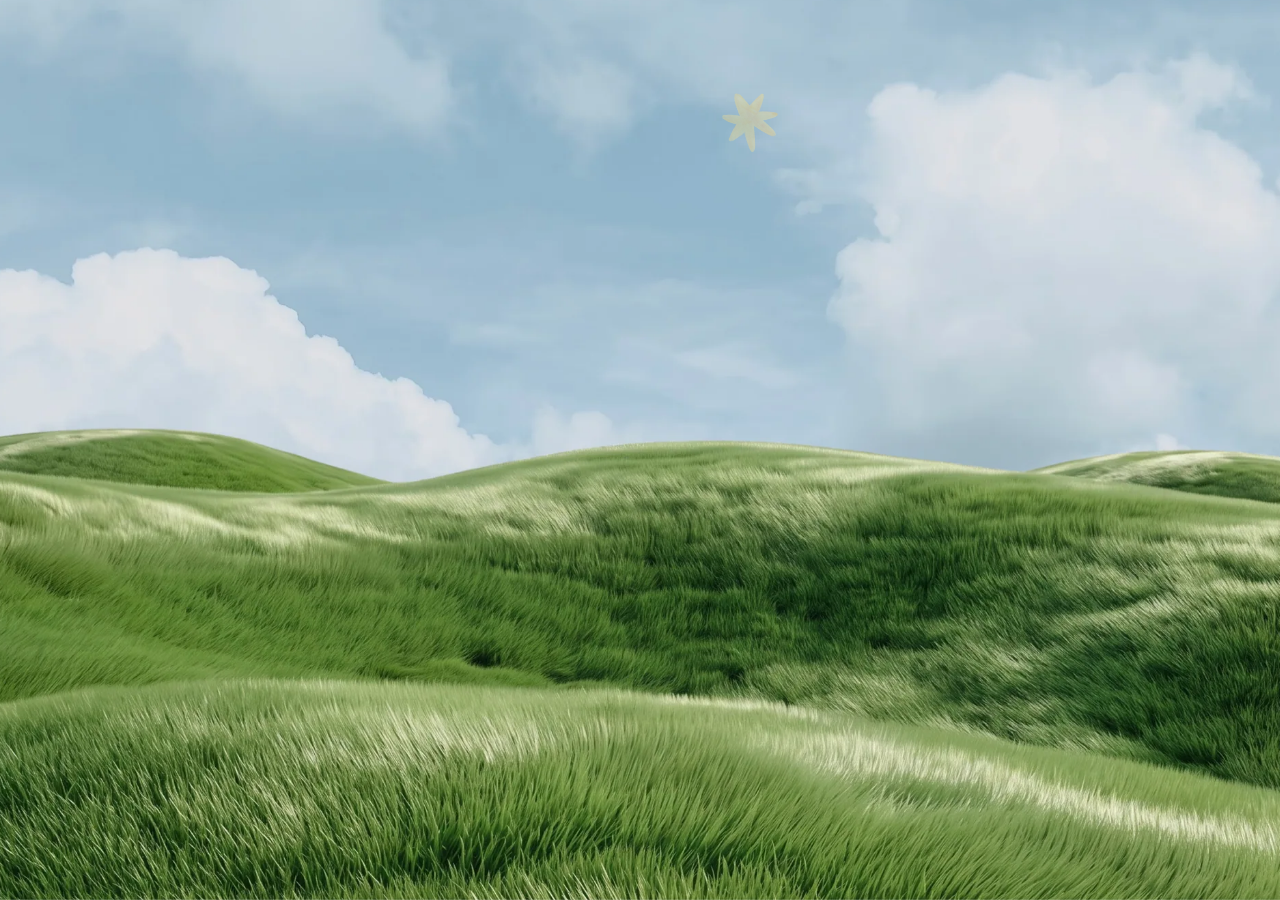
==== commit 1a4958b2: "Refine wedding images and autoplay the story soundtrack" ====
--- a/index.html
+++ b/index.html
@@ -61,4 +61,4 @@
     window.C_CAPTCHA_IMPLEMENTATION = 'RECAPTCHA';
 </script><script nonce="87329d4e-d815-4455-b06b-29f171cdeb5d">
     window.C_CAPTCHA_KEY = '6LdpNmIrAAAAAHQVezN3pBAfDjQQ2qUpo881f24o';
-</script><meta name="description" content="Join Reiner and Myrvic as they celebrate their wedding on November 27, 2026 in Ozamiz City."><meta name="theme-color" content="#cb1717"><script>window.addEventListener('click',function(e){var a=e.target.closest&&e.target.closest('a');if(!a)return;var u=new URL(a.href,location.href),m=u.hash.match(/^#page-(0|1|2|4|5)$/);if(!m||u.origin!==location.origin)return;var routes={'0':'','1':'invitation/','2':'rsvp/','4':'details/','5':'our-story/'};e.preventDefault();e.stopImmediatePropagation();location.assign(new URL(routes[m[1]],document.baseURI).href);},true);</script></head><body><script nonce="87329d4e-d815-4455-b06b-29f171cdeb5d">(function () {var classList = document.documentElement.classList;if (classList.contains('adaptive') && window.matchMedia('(prefers-color-scheme: dark)').matches) {classList.remove.apply(classList, ["x6brqfx","x1yowkxt","x19aimcq"]);classList.add.apply(classList, ["xo86nag","x1yowkxt","xntwwlm"]);}document.documentElement.classList.replace('adaptive', window.matchMedia('(prefers-color-scheme: dark)').matches ? 'dark' : 'light');})();</script><div id="root"></div><script nonce="87329d4e-d815-4455-b06b-29f171cdeb5d">(function() {window['__canva_public_path__'] = '_assets\/'; window['bootstrap'] = JSON.parse("{\"base\":{\"A?\":\"B\",\"L\":false,\"N\":false,\"E\":\"cf8144c637e607ab2b23404d0fea6b2fc48c4a00\",\"j\":\"1797244\",\"K\":1788756804,\"F\":{\"A?\":\"B\"},\"G\":\"CLIENT_FULL\",\"I\":\"A\",\"O\":{\"A?\":\"B\"},\"M\":\"/_online\",\"U\":[],\"V\":[],\"a\":{\"K\":\"export_website\",\"H\":{}},\"d\":{\"A\":\"wss://www.canva.com/_stream\",\"B\":{\"F\":\"export_website\"},\"C\":8388608},\"b\":{\"A?\":\"H\",\"C\":{\"a\":\"WEB\"},\"D\":{\"a\":\"WEB\",\"c\":\"en\"},\"E\":{},\"P\":[],\"Q\":[],\"R\":false,\"S\":false}},\"page\":{\"A\":{\"B\":{\"A?\":\"A\",\"A\":\"TAGcbLa0hys\",\"B\":1},\"C\":{\"A\":1366,\"B\":768,\"C\":\"D\"},\"Q\":[],\"R\":[],\"P\":\"en-GB\",\"D\":\"Colorful TV Wedding Website - AC2.8\",\"E\":\"\",\"F\":[],\"d\":{},\"G\":{},\"Y\":{},\"a\":[],\"b\":[],\"V\":[],\"W\":[],\"A\":[{\"A?\":\"j\",\"Z\":{\"A?\":\"A\",\"A\":\"TAGcbLa0hys\",\"B\":1},\"a\":\"PBRxd3hYJyp2bHWZ\",\"B\":\"Open me!\",\"R\":false,\"S\":false,\"U\":false,\"P\":\"0\",\"Q\":{},\"v\":\"B\",\"t\":[{\"A?\":\"i\",\"a\":\"PBFgW19lmRmxBJkb\",\"R\":false,\"S\":false,\"U\":false,\"M\":5000000,\"Q\":{},\"K\":12,\"W\":[],\"X\":[],\"H\":[],\"L\":{},\"C\":{\"A\":1366,\"B\":750,\"C\":\"D\"},\"D\":{\"B\":{\"A\":{\"A?\":\"d\",\"A\":\"MAHRr7tVzb4\",\"B\":1},\"B\":{\"A\":-17.52125000000001,\"B\":0,\"D\":1366,\"C\":767.52125,\"E\":0},\"E\":0,\"C\":{}},\"D\":0,\"F\":false,\"J\":false,\"G\":false,\"H\":false},\"r\":[],\"E\":[{\"5\":{},\"A?\":\"H\",\"A\":118.54184371047677,\"B\":289.57419339157036,\"D\":771.0391454432463,\"C\":441.76165541710225,\"E\":0,\"F\":0,\"BD\":[],\"BE\":[],\"BA\":[],\"BB\":[],\"Q\":true,\"R\":{\"A\":true,\"F\":{}},\"S\":false,\"P\":[],\"T\":{},\"W\":{},\"_\":\"LB2zlyqVSJTXKRpg\",\"b\":771.0391454432463,\"a\":441.76165541710225,\"y\":{},\"e\":{},\"c\":[{\"3\":{\"B\":{\"A\":0,\"B\":false},\"D\":{\"A\":-1}},\"5\":{},\"A?\":\"I\",\"A\":368.43396298022265,\"B\":671.269189676932,\"D\":60.10557850346038,\"C\":61.56064837412145,\"E\":-35.82658839319383,\"F\":0,\"BD\":[],\"BE\":[],\"BA\":[],\"BB\":[],\"Q\":true,\"R\":{\"A\":true,\"F\":{}},\"S\":false,\"P\":[],\"T\":{},\"W\":{},\"_\":\"LBhKQ6XsbQLLtr32\",\"a\":{\"B\":{\"A\":{\"A?\":\"d\",\"A\":\"MAEp_I02sdI\",\"B\":1},\"I\":{\"A?\":\"d\",\"A\":\"MAHRr9aF_V8\",\"B\":1},\"B\":{\"A\":0,\"B\":0,\"D\":60.10557850346038,\"C\":61.56064837412145,\"E\":0},\"E\":0,\"C\":{}},\"D\":0,\"F\":false,\"J\":false,\"G\":false,\"H\":false},\"e\":[]},{\"3\":{\"B\":{\"A\":0,\"B\":false},\"D\":{\"A\":-1}},\"5\":{},\"A?\":\"I\",\"A\":40.328757213141664,\"B\":677.6366671919828,\"D\":77.50289928742087,\"C\":79.37913334838267,\"E\":-35.82658839319383,\"F\":0,\"BD\":[],\"BE\":[],\"BA\":[],\"BB\":[],\"Q\":true,\"R\":{\"A\":true,\"F\":{}},\"S\":false,\"P\":[],\"T\":{},\"W\":{},\"_\":\"LBr5KvPNH973Ykwz\",\"a\":{\"B\":{\"A\":{\"A?\":\"d\",\"A\":\"MAEp_I02sdI\",\"B\":1},\"I\":{\"A?\":\"d\",\"A\":\"MAHRrxKcEJ0\",\"B\":1},\"B\":{\"A\":0,\"B\":0,\"D\":77.50289928742087,\"C\":79.37913334838267,\"E\":0},\"E\":0,\"C\":{}},\"D\":0,\"F\":false,\"J\":false,\"G\":false,\"H\":false},\"e\":[]},{\"3\":{\"B\":{\"A\":0,\"B\":false},\"D\":{\"A\":-1}},\"5\":{},\"A?\":\"I\",\"A\":15.194391342135084,\"B\":15.716921471454832,\"D\":110.72572964947803,\"C\":113.40624079555481,\"E\":19.441997999584565,\"F\":0,\"BD\":[],\"BE\":[],\"BA\":[],\"BB\":[],\"Q\":true,\"R\":{\"A\":true,\"F\":{}},\"S\":false,\"P\":[],\"T\":{},\"W\":{},\"_\":\"LBKSrcW266h2Sz50\",\"a\":{\"B\":{\"A\":{\"A?\":\"d\",\"A\":\"MAEp_I02sdI\",\"B\":1},\"I\":{\"A?\":\"d\",\"A\":\"MAHRr38JFZ8\",\"B\":1},\"B\":{\"A\":0,\"B\":0,\"D\":110.72572964947803,\"C\":113.40624079555481,\"E\":0},\"E\":0,\"C\":{}},\"D\":0,\"F\":false,\"J\":false,\"G\":false,\"H\":false},\"e\":[]},{\"3\":{\"B\":{\"A\":0,\"B\":false},\"D\":{\"A\":-1}},\"5\":{},\"A?\":\"I\",\"A\":380.79498673494385,\"B\":25.132026307269886,\"D\":52.49257925032793,\"C\":53.763349325289326,\"E\":19.441997999584565,\"F\":0,\"BD\":[],\"BE\":[],\"BA\":[],\"BB\":[],\"Q\":true,\"R\":{\"A\":true,\"F\":{}},\"S\":false,\"P\":[],\"T\":{},\"W\":{},\"_\":\"LBbSNjt7wnnXDFT3\",\"a\":{\"B\":{\"A\":{\"A?\":\"d\",\"A\":\"MAEp_I02sdI\",\"B\":1},\"I\":{\"A?\":\"d\",\"A\":\"MAHRr7vyEpo\",\"B\":1},\"B\":{\"A\":0,\"B\":0,\"D\":52.49257925032793,\"C\":53.763349325289326,\"E\":0},\"E\":0,\"C\":{}},\"D\":0,\"F\":false,\"J\":false,\"G\":false,\"H\":false},\"e\":[]}],\"d\":[]},{\"5\":{},\"A?\":\"K\",\"A\":82.69763272975803,\"B\":506.07563891937224,\"D\":354.6694651433962,\"C\":122,\"E\":-2.5067174577305855,\"F\":0,\"BD\":[],\"BE\":[],\"BA\":[],\"BB\":[],\"X\":{\"A?\":\"B\",\"A\":8,\"B\":{\"C\":\"B\",\"G\":{},\"H\":{}}},\"Q\":true,\"S\":false,\"P\":[],\"T\":{},\"W\":{},\"_\":\"LBrkC3Hf8Jyp0ggX\",\"a\":{\"A\":[],\"B\":[],\"C\":{\"A\":[\"Hi, you’re invited!\\n\"],\"B\":[20],\"C\":[{\"1\":false,\"3\":false,\"5\":false,\"7\":false,\"9\":false,\"B\":false,\"C\":\"YAHNdXuIW4I,0\",\"D\":false,\"F\":false,\"G\":\"50.9815px\",\"H\":false,\"J\":false,\"L\":false,\"M\":\"#ff0000\",\"N\":false,\"P\":false,\"Q\":\"#page-1\",\"R\":false,\"T\":false,\"V\":false,\"X\":false,\"BN\":false,\"Y\":\"1.2em\",\"Z\":false,\"b\":false,\"c\":\"center\",\"d\":false,\"f\":false,\"h\":false,\"j\":false,\"BL\":false,\"l\":false,\"n\":false,\"p\":false,\"q\":\"normal\",\"r\":false,\"t\":false,\"v\":false,\"x\":false,\"z\":false,\"_\":false,\"BB\":false,\"BD\":false,\"BF\":false,\"BH\":false,\"BJ\":false,\"BP\":false,\"BR\":false,\"BT\":false,\"B-\":[],\"B_\":[],\"CA\":{}},{\"0\":\"none\",\"1\":false,\"3\":false,\"5\":false,\"7\":false,\"9\":false,\"B\":false,\"D\":false,\"F\":false,\"H\":false,\"I\":\"bold\",\"J\":false,\"L\":false,\"N\":false,\"P\":false,\"R\":false,\"T\":false,\"V\":false,\"W\":\"0em\",\"X\":false,\"BN\":false,\"Z\":false,\"b\":false,\"d\":false,\"f\":false,\"h\":false,\"j\":false,\"BL\":false,\"l\":false,\"n\":false,\"p\":false,\"r\":false,\"t\":false,\"v\":false,\"x\":false,\"z\":false,\"_\":false,\"BB\":false,\"BC\":\"0em\",\"BD\":false,\"BF\":false,\"BG\":\"none\",\"BH\":false,\"BJ\":false,\"BP\":false,\"BR\":false,\"BT\":false,\"B-\":[],\"B_\":[],\"CA\":{}},{\"1\":true,\"3\":false,\"5\":false,\"7\":false,\"9\":false,\"B\":false,\"D\":true,\"F\":false,\"H\":true,\"J\":true,\"L\":false,\"N\":true,\"P\":false,\"R\":true,\"T\":false,\"V\":false,\"X\":true,\"BN\":false,\"Z\":true,\"b\":false,\"d\":true,\"f\":false,\"h\":false,\"j\":false,\"BL\":false,\"l\":false,\"n\":false,\"p\":false,\"r\":true,\"t\":false,\"v\":false,\"x\":false,\"z\":false,\"_\":false,\"BB\":false,\"BD\":true,\"BF\":false,\"BH\":true,\"BJ\":false,\"BP\":false,\"BR\":false,\"BT\":false,\"B-\":[],\"B_\":[],\"CA\":{}}],\"D\":[0,19,1],\"E\":{}},\"E\":{},\"G\":{}},\"b\":{\"A\":[11,9]},\"j\":{\"A\":[{\"A\":\"outline\",\"B\":{\"color\":\"#800000\",\"thickness\":\"0.6\"}}],\"B\":[]},\"d\":\"A\",\"l\":false,\"h\":\"A\"},{\"5\":{},\"A?\":\"H\",\"A\":254.9145053298323,\"B\":405.90036070623273,\"D\":600.0619495210308,\"C\":415.724713433998,\"E\":0,\"F\":0,\"BD\":[],\"BE\":[],\"BA\":[],\"BB\":[],\"Q\":true,\"S\":false,\"P\":[],\"T\":{},\"W\":{},\"_\":\"LBRNZdVKPQmKcHn0\",\"b\":600.0619495210308,\"a\":415.724713433998,\"y\":{},\"e\":{},\"c\":[{\"5\":{},\"A?\":\"I\",\"A\":-2.842170943040401e-14,\"B\":5.684341886080802e-14,\"D\":600.0619495210307,\"C\":415.72471343399803,\"E\":0,\"F\":0,\"BD\":[],\"BE\":[],\"BA\":[],\"BB\":[],\"X\":{\"A?\":\"A\"},\"G\":\"#page-1\",\"Q\":true,\"S\":false,\"P\":[],\"T\":{},\"W\":{},\"_\":\"LBSBnjWND1F5HbvM\",\"a\":{\"B\":{\"A\":{\"A?\":\"d\",\"A\":\"MAHRsDuyRNo\",\"B\":1},\"I\":{\"A?\":\"d\",\"A\":\"MAHRsLy_-BY\",\"B\":1},\"B\":{\"A\":-158.8078553877525,\"B\":-221.23932004276202,\"D\":1029.3976597030244,\"C\":574.5325688217506,\"E\":0},\"E\":0,\"C\":{}},\"D\":0,\"F\":false,\"J\":false,\"G\":false,\"H\":false},\"e\":[]},{\"5\":{},\"A?\":\"J\",\"A\":39.17839017779548,\"B\":68.00419106851535,\"D\":288.50281533323107,\"C\":240.92390755437208,\"E\":0,\"F\":0,\"BD\":[],\"BE\":[],\"BA\":[],\"BB\":[],\"X\":{\"A?\":\"A\"},\"G\":\"#page-1\",\"Q\":true,\"S\":false,\"P\":[],\"T\":{},\"W\":{},\"_\":\"LB1l8HvycjnnnDpN\",\"a\":{\"A\":0,\"B\":0,\"D\":2260.124,\"C\":1887.392},\"b\":[{\"A\":\"M1155.94 0C886.78 0 576.34 17.39 245.91 67.38c0 0-108.79 10.12-139.16 103.73S-7.1 584.56.49 888.18 48.56 1470.1 48.56 1470.1l35.42 202.41c0 0-7.59 87.65 78.43 125.61 80.69 35.6 464.16 89.28 832.97 89.28 24.36 0 48.66-.23 72.81-.72 389.64-7.89 756.51-35.72 885.53-63.56 129.04-27.83 204.95-25.3 232.77-136.63s103.73-599.63 60.72-1093-58.19-478.19-146.75-508.55C2042.11 64.93 1676.1 0 1155.94 0Z\",\"B\":{\"A\":true,\"I\":{\"A\":\"VAHROY3ZhZI\",\"M\":\"VBlbFMYMBLwLXF5y\",\"B\":{\"A\":-283.18488239014846,\"B\":0.004586636040812664,\"D\":2260.1169239925757,\"C\":2260.1169239925757,\"E\":0},\"C\":0,\"J\":{},\"N\":[],\"O\":[],\"Q\":[],\"R\":[],\"F\":\"B\",\"I\":true,\"G\":0},\"D\":0,\"F\":false,\"J\":false,\"G\":false,\"H\":false},\"D\":0}],\"d\":[],\"c\":{\"A\":{\"A\":0,\"B\":0,\"D\":2260.124,\"C\":1887.392},\"B\":2260.124,\"C\":1887.392,\"D\":\"A\",\"E\":\"A\"},\"e\":{\"A\":false,\"B\":false},\"f\":[],\"g\":[]}],\"d\":[]},{\"5\":{},\"A?\":\"K\",\"A\":661.4466580000001,\"B\":502.7566598671823,\"D\":360.4866802656354,\"C\":27.106684,\"E\":0,\"F\":0,\"BD\":[],\"BE\":[],\"BA\":[],\"BB\":[],\"X\":{\"A?\":\"B\",\"A\":4,\"B\":{\"D\":\"E\",\"G\":{},\"H\":{}}},\"Q\":false,\"S\":false,\"P\":[],\"T\":{},\"W\":{},\"_\":\"LBDgzHPQSqfVTXY8\",\"a\":{\"A\":[],\"B\":[],\"C\":{\"A\":[\"TURN ON TELEVISION\\n\"],\"B\":[19],\"C\":[{\"0\":\"uppercase\",\"1\":false,\"3\":false,\"5\":false,\"7\":false,\"9\":false,\"B\":false,\"C\":\"YAFcfgcNhWk,3\",\"D\":false,\"F\":false,\"G\":\"22.6666px\",\"H\":false,\"J\":false,\"L\":false,\"M\":\"#f1dfc1\",\"N\":false,\"P\":false,\"Q\":\"#page-1\",\"R\":false,\"T\":false,\"V\":false,\"X\":false,\"BN\":false,\"Y\":\"1.46em\",\"Z\":false,\"b\":false,\"c\":\"center\",\"d\":false,\"f\":false,\"h\":false,\"j\":false,\"BL\":false,\"l\":false,\"n\":false,\"p\":false,\"q\":\"normal\",\"r\":false,\"s\":\"on\",\"t\":false,\"u\":\"on\",\"v\":false,\"w\":\"on\",\"x\":false,\"z\":false,\"_\":false,\"BB\":false,\"BD\":false,\"BF\":false,\"BH\":false,\"BJ\":false,\"BP\":false,\"BR\":false,\"BT\":false,\"B-\":[],\"B_\":[],\"CA\":{}},{\"1\":false,\"3\":false,\"5\":false,\"7\":false,\"9\":false,\"B\":false,\"D\":false,\"F\":false,\"H\":false,\"J\":false,\"L\":false,\"N\":false,\"P\":false,\"R\":false,\"T\":false,\"V\":false,\"X\":false,\"BN\":false,\"Z\":false,\"b\":false,\"d\":false,\"f\":false,\"h\":false,\"j\":false,\"BL\":false,\"l\":false,\"n\":false,\"p\":false,\"r\":true,\"t\":true,\"v\":true,\"x\":true,\"z\":false,\"_\":false,\"BB\":false,\"BD\":false,\"BF\":false,\"BH\":false,\"BJ\":false,\"BP\":false,\"BR\":false,\"BT\":false,\"B-\":[],\"B_\":[],\"CA\":{}},{\"1\":false,\"3\":false,\"5\":false,\"6\":\"1em\",\"7\":false,\"8\":\"0em\",\"9\":false,\"B\":false,\"D\":false,\"F\":false,\"H\":false,\"J\":false,\"L\":false,\"N\":false,\"P\":false,\"R\":false,\"S\":\"0μs\",\"T\":false,\"V\":false,\"W\":\"0em\",\"X\":false,\"BN\":false,\"Z\":false,\"a\":\"ltr\",\"b\":false,\"d\":false,\"e\":\"none\",\"f\":false,\"g\":\"0\",\"h\":false,\"j\":false,\"BL\":false,\"k\":\"0em\",\"l\":false,\"n\":false,\"o\":\"none\",\"p\":false,\"q\":\"normal\",\"r\":false,\"s\":\"on\",\"t\":false,\"u\":\"on\",\"v\":false,\"w\":\"on\",\"x\":false,\"z\":false,\"-\":\"p\",\"_\":false,\"BA\":\"none\",\"BB\":false,\"BD\":false,\"BE\":\"body\",\"BF\":false,\"BG\":\"none\",\"BH\":false,\"BI\":\"0em\",\"BJ\":false,\"BP\":false,\"BR\":false,\"BT\":false,\"B-\":[],\"B_\":[],\"CA\":{}},{\"1\":true,\"3\":false,\"5\":false,\"7\":true,\"9\":true,\"B\":false,\"D\":true,\"F\":false,\"H\":true,\"J\":false,\"L\":false,\"N\":true,\"P\":false,\"R\":true,\"T\":true,\"V\":false,\"X\":true,\"BN\":false,\"Z\":true,\"b\":true,\"d\":true,\"f\":true,\"h\":true,\"j\":false,\"BL\":false,\"l\":true,\"n\":false,\"p\":true,\"r\":true,\"t\":true,\"v\":true,\"x\":true,\"z\":false,\"_\":true,\"BB\":true,\"BD\":false,\"BF\":true,\"BH\":true,\"BJ\":true,\"BP\":false,\"BR\":false,\"BT\":false,\"B-\":[],\"B_\":[],\"CA\":{}}],\"D\":[0,1,17,1],\"E\":{}},\"E\":{},\"G\":{}},\"b\":{\"A\":[19]},\"j\":{\"A\":[{\"A\":\"outline\",\"B\":{\"color\":\"#800000\",\"thickness\":\"0.65\"}}],\"B\":[]},\"d\":\"B\",\"l\":false,\"g\":false,\"h\":\"A\"}],\"I\":[]}],\"u\":[],\"L\":{}},{\"A?\":\"j\",\"Z\":{\"A?\":\"A\",\"A\":\"TAGcbLa0hys\",\"B\":1},\"a\":\"PBkhCtjhMxnrT4K0\",\"B\":\"Invitation\",\"R\":false,\"S\":false,\"U\":false,\"P\":\"1\",\"Q\":{},\"v\":\"B\",\"t\":[{\"A?\":\"i\",\"a\":\"PBh2XxZdF1MCB2hM\",\"R\":false,\"S\":false,\"U\":false,\"Q\":{},\"K\":18,\"W\":[],\"X\":[],\"H\":[],\"L\":{},\"C\":{\"A\":1366,\"B\":973,\"C\":\"D\"},\"D\":{\"B\":{\"A\":{\"A?\":\"d\",\"A\":\"MAHRr7tVzb4\",\"B\":1},\"B\":{\"A\":0,\"B\":-182.93851132686098,\"D\":1731.877022653722,\"C\":973,\"E\":0},\"E\":0,\"C\":{}},\"D\":0,\"F\":false,\"J\":false,\"G\":false,\"H\":false},\"r\":[],\"E\":[{\"5\":{},\"A?\":\"H\",\"A\":178.6241688594448,\"B\":205.99903668474502,\"D\":907.0271930357868,\"C\":640.8945194239675,\"E\":0,\"F\":0,\"BD\":[],\"BE\":[],\"BA\":[],\"BB\":[],\"Q\":false,\"S\":false,\"P\":[],\"T\":{},\"W\":{},\"_\":\"LBpNNDp1phwXzk38\",\"b\":907.0271930357868,\"a\":640.8945194239675,\"y\":{},\"e\":{},\"c\":[{\"3\":{\"B\":{\"A\":0,\"B\":false},\"D\":{\"A\":-1}},\"5\":{},\"A?\":\"I\",\"A\":12.2426091621359,\"B\":763.6860322748117,\"D\":62.53474552805103,\"C\":64.0486220492143,\"E\":-35.82658839319383,\"F\":0,\"BD\":[],\"BE\":[],\"BA\":[],\"BB\":[],\"Q\":false,\"S\":false,\"P\":[],\"T\":{},\"W\":{},\"_\":\"LBDYTd9nJnwJRX8c\",\"a\":{\"B\":{\"A\":{\"A?\":\"d\",\"A\":\"MAEp_I02sdI\",\"B\":1},\"I\":{\"A?\":\"d\",\"A\":\"MAHRrxKcEJ0\",\"B\":1},\"B\":{\"A\":0,\"B\":0,\"D\":62.53474552805103,\"C\":64.0486220492143,\"E\":0},\"E\":0,\"C\":{}},\"D\":0,\"F\":false,\"J\":false,\"G\":false,\"H\":false},\"e\":[]},{\"3\":{\"B\":{\"A\":0,\"B\":false},\"D\":{\"A\":-1}},\"5\":{},\"A?\":\"I\",\"A\":492.2296840258745,\"B\":12.828889417668897,\"D\":62.53474552805103,\"C\":64.0486220492143,\"E\":-35.82658839319383,\"F\":0,\"BD\":[],\"BE\":[],\"BA\":[],\"BB\":[],\"Q\":false,\"S\":false,\"P\":[],\"T\":{},\"W\":{},\"_\":\"LBsXcZzhl2pCsPQ9\",\"a\":{\"B\":{\"A\":{\"A?\":\"d\",\"A\":\"MAEp_I02sdI\",\"B\":1},\"I\":{\"A?\":\"d\",\"A\":\"MAHRrxKcEJ0\",\"B\":1},\"B\":{\"A\":0,\"B\":0,\"D\":62.53474552805103,\"C\":64.0486220492143,\"E\":0},\"E\":0,\"C\":{}},\"D\":0,\"F\":false,\"J\":false,\"G\":false,\"H\":false},\"e\":[]},{\"3\":{\"B\":{\"A\":0,\"B\":false},\"D\":{\"A\":-1}},\"5\":{},\"A?\":\"I\",\"A\":564.6032882126173,\"B\":831.6635580900669,\"D\":62.53474552805103,\"C\":64.0486220492143,\"E\":-35.82658839319383,\"F\":0,\"BD\":[],\"BE\":[],\"BA\":[],\"BB\":[],\"Q\":false,\"S\":false,\"P\":[],\"T\":{},\"W\":{},\"_\":\"LBG24bhx2zcF5rXZ\",\"a\":{\"B\":{\"A\":{\"A?\":\"d\",\"A\":\"MAEp_I02sdI\",\"B\":1},\"I\":{\"A?\":\"d\",\"A\":\"MAHRrxKcEJ0\",\"B\":1},\"B\":{\"A\":0,\"B\":0,\"D\":62.53474552805103,\"C\":64.0486220492143,\"E\":0},\"E\":0,\"C\":{}},\"D\":0,\"F\":false,\"J\":false,\"G\":false,\"H\":false},\"e\":[]},{\"3\":{\"B\":{\"A\":0,\"B\":false},\"D\":{\"A\":-1}},\"5\":{},\"A?\":\"I\",\"A\":33.174716784045934,\"B\":163.0921295186383,\"D\":62.53474552805103,\"C\":64.0486220492143,\"E\":-35.82658839319383,\"F\":0,\"BD\":[],\"BE\":[],\"BA\":[],\"BB\":[],\"Q\":false,\"S\":false,\"P\":[],\"T\":{},\"W\":{},\"_\":\"LBHJJbds0KhQjlwM\",\"a\":{\"B\":{\"A\":{\"A?\":\"d\",\"A\":\"MAEp_I02sdI\",\"B\":1},\"I\":{\"A?\":\"d\",\"A\":\"MAHRrxKcEJ0\",\"B\":1},\"B\":{\"A\":0,\"B\":0,\"D\":62.53474552805103,\"C\":64.0486220492143,\"E\":0},\"E\":0,\"C\":{}},\"D\":0,\"F\":false,\"J\":false,\"G\":false,\"H\":false},\"e\":[]}],\"d\":[]},{\"5\":{},\"A?\":\"K\",\"A\":255.65596046532968,\"B\":88.03727593005272,\"D\":1189.9254481398946,\"C\":319.98092203500363,\"E\":0,\"F\":0,\"BD\":[],\"BE\":[],\"BA\":[],\"BB\":[],\"Q\":false,\"S\":false,\"P\":[],\"T\":{},\"W\":{},\"_\":\"LBN3PvNZv3VNdq9D\",\"a\":{\"A\":[],\"B\":[],\"C\":{\"A\":[\"Reiner & Myrvic\\n\"],\"B\":[16],\"C\":[{\"0\":\"uppercase\",\"1\":false,\"3\":false,\"5\":false,\"7\":false,\"9\":false,\"B\":false,\"C\":\"YAFcfnz0aPk,0\",\"D\":false,\"F\":false,\"G\":\"83px\",\"H\":false,\"I\":\"bold\",\"J\":false,\"L\":false,\"M\":\"#fffbf5\",\"N\":false,\"P\":false,\"R\":false,\"T\":false,\"V\":false,\"X\":false,\"BN\":false,\"Y\":\"1.2em\",\"Z\":false,\"b\":false,\"c\":\"center\",\"d\":false,\"f\":false,\"h\":false,\"j\":false,\"BL\":false,\"l\":false,\"n\":false,\"p\":false,\"q\":\"normal\",\"r\":false,\"t\":false,\"v\":false,\"x\":false,\"z\":false,\"_\":false,\"BB\":false,\"BD\":false,\"BF\":false,\"BG\":\"none\",\"BH\":false,\"BJ\":false,\"BP\":false,\"BR\":false,\"BT\":false,\"B-\":[],\"B_\":[],\"CA\":{}},{\"1\":false,\"3\":false,\"5\":false,\"7\":false,\"9\":false,\"B\":false,\"D\":false,\"F\":false,\"H\":false,\"J\":false,\"L\":false,\"N\":false,\"P\":false,\"R\":false,\"T\":false,\"V\":false,\"W\":\"0em\",\"X\":false,\"BN\":false,\"Z\":false,\"b\":false,\"d\":false,\"f\":false,\"h\":false,\"j\":false,\"BL\":false,\"l\":false,\"n\":false,\"p\":false,\"r\":false,\"t\":false,\"v\":false,\"x\":false,\"z\":false,\"_\":false,\"BB\":false,\"BC\":\"0em\",\"BD\":false,\"BF\":false,\"BH\":false,\"BJ\":false,\"BP\":false,\"BR\":false,\"BT\":false,\"B-\":[],\"B_\":[],\"CA\":{}},{\"1\":true,\"3\":false,\"5\":false,\"7\":false,\"9\":false,\"B\":false,\"D\":true,\"F\":false,\"H\":true,\"J\":true,\"L\":false,\"N\":true,\"P\":false,\"R\":false,\"T\":false,\"V\":false,\"X\":true,\"BN\":false,\"Z\":true,\"b\":false,\"d\":true,\"f\":false,\"h\":false,\"j\":false,\"BL\":false,\"l\":false,\"n\":false,\"p\":false,\"r\":true,\"t\":false,\"v\":false,\"x\":false,\"z\":false,\"_\":false,\"BB\":false,\"BD\":true,\"BF\":false,\"BH\":true,\"BJ\":false,\"BP\":false,\"BR\":false,\"BT\":false,\"B-\":[],\"B_\":[],\"CA\":{}}],\"D\":[0,15,1],\"E\":{}},\"E\":{},\"G\":{}},\"b\":{\"A\":[16]},\"j\":{\"A\":[{\"A\":\"hollow\",\"B\":{\"thickness\":\"0.1\"}}],\"B\":[]},\"d\":\"A\",\"e\":442.52990905863226,\"f\":119,\"l\":false,\"h\":\"A\"},{\"5\":{},\"A?\":\"K\",\"A\":255.65596046532968,\"B\":88.03727593005272,\"D\":1189.9254481398946,\"C\":319.98092203500363,\"E\":0,\"F\":0.16,\"BD\":[],\"BE\":[],\"BA\":[],\"BB\":[],\"X\":{\"A?\":\"B\",\"A\":18,\"B\":{\"A\":0,\"D\":\"A\",\"G\":{},\"H\":{}}},\"Q\":false,\"S\":false,\"P\":[],\"T\":{},\"W\":{},\"_\":\"LBDm1wPQnbjFxJjV\",\"a\":{\"A\":[],\"B\":[],\"C\":{\"A\":[\"Reiner & Myrvic\\n\"],\"B\":[16],\"C\":[{\"0\":\"uppercase\",\"1\":false,\"3\":false,\"5\":false,\"7\":false,\"9\":false,\"B\":false,\"C\":\"YAFcfnz0aPk,0\",\"D\":false,\"F\":false,\"G\":\"83px\",\"H\":false,\"I\":\"bold\",\"J\":false,\"L\":false,\"M\":\"#fffbf5\",\"N\":false,\"P\":false,\"R\":false,\"T\":false,\"V\":false,\"X\":false,\"BN\":false,\"Y\":\"1.2em\",\"Z\":false,\"b\":false,\"c\":\"center\",\"d\":false,\"f\":false,\"h\":false,\"j\":false,\"BL\":false,\"l\":false,\"n\":false,\"p\":false,\"q\":\"normal\",\"r\":false,\"t\":false,\"v\":false,\"x\":false,\"z\":false,\"_\":false,\"BB\":false,\"BD\":false,\"BF\":false,\"BG\":\"none\",\"BH\":false,\"BJ\":false,\"BP\":false,\"BR\":false,\"BT\":false,\"B-\":[],\"B_\":[],\"CA\":{}},{\"1\":false,\"3\":false,\"5\":false,\"7\":false,\"9\":false,\"B\":false,\"D\":false,\"F\":false,\"H\":false,\"J\":false,\"L\":false,\"N\":false,\"P\":false,\"R\":false,\"T\":false,\"V\":false,\"W\":\"0em\",\"X\":false,\"BN\":false,\"Z\":false,\"b\":false,\"d\":false,\"f\":false,\"h\":false,\"j\":false,\"BL\":false,\"l\":false,\"n\":false,\"p\":false,\"r\":false,\"t\":false,\"v\":false,\"x\":false,\"z\":false,\"_\":false,\"BB\":false,\"BC\":\"0em\",\"BD\":false,\"BF\":false,\"BH\":false,\"BJ\":false,\"BP\":false,\"BR\":false,\"BT\":false,\"B-\":[],\"B_\":[],\"CA\":{}},{\"1\":true,\"3\":false,\"5\":false,\"7\":false,\"9\":false,\"B\":false,\"D\":true,\"F\":false,\"H\":true,\"J\":true,\"L\":false,\"N\":true,\"P\":false,\"R\":false,\"T\":false,\"V\":false,\"X\":true,\"BN\":false,\"Z\":true,\"b\":false,\"d\":true,\"f\":false,\"h\":false,\"j\":false,\"BL\":false,\"l\":false,\"n\":false,\"p\":false,\"r\":true,\"t\":false,\"v\":false,\"x\":false,\"z\":false,\"_\":false,\"BB\":false,\"BD\":true,\"BF\":false,\"BH\":true,\"BJ\":false,\"BP\":false,\"BR\":false,\"BT\":false,\"B-\":[],\"B_\":[],\"CA\":{}}],\"D\":[0,15,1],\"E\":{}},\"E\":{},\"G\":{}},\"b\":{\"A\":[16]},\"d\":\"A\",\"e\":442.52990905863226,\"f\":119,\"l\":false,\"h\":\"A\"},{\"5\":{},\"A?\":\"K\",\"A\":526.6970291834524,\"B\":189.82256975473257,\"D\":954.4224773169145,\"C\":98.96455514707688,\"E\":-2.5067174577305855,\"F\":0,\"BD\":[],\"BE\":[],\"BA\":[],\"BB\":[],\"X\":{\"A?\":\"B\",\"A\":6},\"Q\":false,\"S\":false,\"P\":[],\"T\":{},\"W\":{},\"_\":\"LBtywdQj8SMp57p1\",\"a\":{\"A\":[],\"B\":[],\"C\":{\"A\":[\"are getting married!\\n\"],\"B\":[21],\"C\":[{\"1\":false,\"3\":false,\"5\":false,\"7\":false,\"9\":false,\"B\":false,\"C\":\"YAHNdXuIW4I,0\",\"D\":false,\"F\":false,\"G\":\"50.9815px\",\"H\":false,\"J\":false,\"L\":false,\"M\":\"#ff0000\",\"N\":false,\"P\":false,\"R\":false,\"T\":false,\"V\":false,\"X\":false,\"BN\":false,\"Y\":\"1.2em\",\"Z\":false,\"b\":false,\"c\":\"center\",\"d\":false,\"f\":false,\"h\":false,\"j\":false,\"BL\":false,\"l\":false,\"n\":false,\"p\":false,\"q\":\"normal\",\"r\":false,\"t\":false,\"v\":false,\"x\":false,\"z\":false,\"_\":false,\"BB\":false,\"BD\":false,\"BF\":false,\"BH\":false,\"BJ\":false,\"BP\":false,\"BR\":false,\"BT\":false,\"B-\":[],\"B_\":[],\"CA\":{}},{\"0\":\"none\",\"1\":false,\"3\":false,\"5\":false,\"7\":false,\"9\":false,\"B\":false,\"D\":false,\"F\":false,\"H\":false,\"I\":\"bold\",\"J\":false,\"L\":false,\"N\":false,\"P\":false,\"Q\":\"#page-1\",\"R\":false,\"T\":false,\"V\":false,\"W\":\"0em\",\"X\":false,\"BN\":false,\"Z\":false,\"b\":false,\"d\":false,\"f\":false,\"h\":false,\"j\":false,\"BL\":false,\"l\":false,\"n\":false,\"p\":false,\"r\":false,\"t\":false,\"v\":false,\"x\":false,\"z\":false,\"_\":false,\"BB\":false,\"BC\":\"0em\",\"BD\":false,\"BF\":false,\"BG\":\"none\",\"BH\":false,\"BJ\":false,\"BP\":false,\"BR\":false,\"BT\":false,\"B-\":[],\"B_\":[],\"CA\":{}},{\"1\":true,\"3\":false,\"5\":false,\"7\":false,\"9\":false,\"B\":false,\"D\":true,\"F\":false,\"H\":true,\"J\":true,\"L\":false,\"N\":true,\"P\":false,\"R\":true,\"T\":false,\"V\":false,\"X\":true,\"BN\":false,\"Z\":true,\"b\":false,\"d\":true,\"f\":false,\"h\":false,\"j\":false,\"BL\":false,\"l\":false,\"n\":false,\"p\":false,\"r\":true,\"t\":false,\"v\":false,\"x\":false,\"z\":false,\"_\":false,\"BB\":false,\"BD\":true,\"BF\":false,\"BH\":true,\"BJ\":false,\"BP\":false,\"BR\":false,\"BT\":false,\"B-\":[],\"B_\":[],\"CA\":{}}],\"D\":[0,20,1],\"E\":{}},\"E\":{},\"G\":{}},\"b\":{\"A\":[21]},\"j\":{\"A\":[{\"A\":\"outline\",\"B\":{\"color\":\"#800000\",\"thickness\":\"0.6\"}}],\"B\":[]},\"d\":\"A\",\"e\":588.289120582698,\"f\":61,\"l\":false,\"h\":\"A\"},{\"5\":{},\"A?\":\"K\",\"A\":690.2373555346703,\"B\":340.0234375,\"D\":685.953125,\"C\":27.10668400000001,\"E\":0,\"F\":0,\"BD\":[],\"BE\":[],\"BA\":[],\"BB\":[],\"Q\":false,\"S\":false,\"P\":[],\"T\":{},\"W\":{},\"_\":\"LBJlSfs94Q3JSDwH\",\"a\":{\"A\":[],\"B\":[],\"C\":{\"A\":[\"NOVEMBER 27, 2026 | 1 PM | OZAMIZ CITY\\n\"],\"B\":[39],\"C\":[{\"0\":\"uppercase\",\"1\":false,\"3\":false,\"5\":false,\"7\":false,\"9\":false,\"B\":false,\"C\":\"YAFcfgcNhWk,3\",\"D\":false,\"F\":false,\"G\":\"22.6666px\",\"H\":false,\"I\":\"bold\",\"J\":false,\"L\":false,\"M\":\"#ffffff\",\"N\":false,\"P\":false,\"R\":false,\"T\":false,\"V\":false,\"W\":\"0.182em\",\"X\":false,\"BN\":false,\"Y\":\"1.46em\",\"Z\":false,\"b\":false,\"c\":\"center\",\"d\":false,\"f\":false,\"h\":false,\"j\":false,\"BL\":false,\"l\":false,\"n\":false,\"p\":false,\"q\":\"normal\",\"r\":false,\"t\":false,\"v\":false,\"x\":false,\"z\":false,\"_\":false,\"BB\":false,\"BD\":false,\"BF\":false,\"BG\":\"none\",\"BH\":false,\"BJ\":false,\"BP\":false,\"BR\":false,\"BT\":false,\"B-\":[],\"B_\":[],\"CA\":{}},{\"1\":false,\"3\":false,\"5\":false,\"6\":\"1em\",\"7\":false,\"8\":\"0em\",\"9\":false,\"B\":false,\"D\":false,\"F\":false,\"H\":false,\"J\":false,\"L\":false,\"N\":false,\"O\":\"none\",\"P\":false,\"Q\":\"\",\"R\":false,\"S\":\"0μs\",\"T\":false,\"V\":false,\"X\":false,\"BN\":false,\"Z\":false,\"a\":\"ltr\",\"b\":false,\"d\":false,\"e\":\"none\",\"f\":false,\"g\":\"0\",\"h\":false,\"j\":false,\"BL\":false,\"k\":\"0em\",\"l\":false,\"n\":false,\"o\":\"none\",\"p\":false,\"r\":false,\"t\":false,\"v\":false,\"x\":false,\"z\":false,\"-\":\"p\",\"_\":false,\"BA\":\"none\",\"BB\":false,\"BD\":false,\"BE\":\"body\",\"BF\":false,\"BH\":false,\"BI\":\"0em\",\"BJ\":false,\"BP\":false,\"BR\":false,\"BT\":false,\"B-\":[],\"B_\":[],\"CA\":{}},{\"1\":true,\"3\":false,\"5\":false,\"7\":true,\"9\":true,\"B\":false,\"D\":true,\"F\":false,\"H\":true,\"J\":true,\"L\":false,\"N\":true,\"P\":true,\"R\":true,\"T\":true,\"V\":false,\"X\":true,\"BN\":false,\"Z\":true,\"b\":true,\"d\":true,\"f\":true,\"h\":true,\"j\":false,\"BL\":false,\"l\":true,\"n\":false,\"p\":true,\"r\":true,\"t\":false,\"v\":false,\"x\":false,\"z\":false,\"_\":true,\"BB\":true,\"BD\":false,\"BF\":true,\"BH\":true,\"BJ\":true,\"BP\":false,\"BR\":false,\"BT\":false,\"B-\":[],\"B_\":[],\"CA\":{}}],\"D\":[0,38,1],\"E\":{}},\"E\":{},\"G\":{}},\"b\":{\"A\":[39]},\"j\":{\"A\":[],\"B\":[]},\"d\":\"B\",\"e\":685.953125,\"f\":27.106684,\"l\":false}],\"I\":[]},{\"A?\":\"i\",\"a\":\"PBlgJJPpJVJMttRR\",\"R\":false,\"S\":false,\"U\":false,\"Q\":{},\"K\":21,\"W\":[],\"X\":[],\"H\":[],\"L\":{},\"C\":{\"A\":1366,\"B\":1019,\"C\":\"D\"},\"D\":{\"A\":true,\"B\":{\"A\":{\"A?\":\"d\",\"A\":\"MAHNj9AaAuI\",\"B\":1},\"I\":{\"A?\":\"d\",\"A\":\"MAHRscF7ut4\",\"B\":1},\"B\":{\"A\":0,\"B\":-275.2222222222224,\"D\":1916.4444444444448,\"C\":1078,\"E\":0},\"E\":0,\"C\":{}},\"C\":\"#ffffff\",\"D\":0,\"F\":false,\"J\":false,\"G\":false,\"H\":false},\"r\":[],\"E\":[{\"5\":{},\"A?\":\"H\",\"A\":137.4235609879379,\"B\":123.54024157836511,\"D\":1147.2506346051903,\"C\":478.4497918731323,\"E\":0,\"F\":0,\"BD\":[],\"BE\":[],\"BA\":[],\"BB\":[],\"Q\":true,\"R\":{\"A\":true,\"F\":{}},\"S\":false,\"P\":[],\"T\":{},\"W\":{},\"_\":\"LBRpBvnRj7H56wwk\",\"b\":1147.2506346051903,\"a\":478.4497918731323,\"y\":{},\"e\":{},\"c\":[{\"3\":{\"D\":{\"A\":-1}},\"5\":{},\"A?\":\"I\",\"A\":344.64234825747786,\"B\":941.3820356263609,\"D\":75.36671069555726,\"C\":77.19123069377375,\"E\":-35.82658839319383,\"F\":0,\"BD\":[],\"BE\":[],\"BA\":[],\"BB\":[],\"X\":{\"A?\":\"B\",\"A\":9},\"Q\":true,\"R\":{\"A\":true,\"F\":{}},\"S\":false,\"P\":[],\"T\":{},\"W\":{},\"_\":\"LBttDrXHB0Kwn6fN\",\"a\":{\"B\":{\"A\":{\"A?\":\"d\",\"A\":\"MAEp_I02sdI\",\"B\":1},\"I\":{\"A?\":\"d\",\"A\":\"MAHRsIT39Fg\",\"B\":1},\"B\":{\"A\":0,\"B\":0,\"D\":75.36671069555726,\"C\":77.19123069377375,\"E\":0},\"E\":0,\"C\":{}},\"D\":0,\"F\":false,\"J\":false,\"G\":false,\"H\":false},\"e\":[]},{\"3\":{\"D\":{\"A\":-1}},\"5\":{},\"A?\":\"I\",\"A\":90.26996679662322,\"B\":15.461343755737218,\"D\":75.36671069555726,\"C\":77.19123069377375,\"E\":-35.82658839319383,\"F\":0,\"BD\":[],\"BE\":[],\"BA\":[],\"BB\":[],\"X\":{\"A?\":\"B\",\"A\":9},\"Q\":true,\"R\":{\"A\":true,\"F\":{}},\"S\":false,\"P\":[],\"T\":{},\"W\":{},\"_\":\"LBNP19R2TPc4WV9R\",\"a\":{\"B\":{\"A\":{\"A?\":\"d\",\"A\":\"MAEp_I02sdI\",\"B\":1},\"I\":{\"A?\":\"d\",\"A\":\"MAHRsCipUEE\",\"B\":1},\"B\":{\"A\":0,\"B\":0,\"D\":75.36671069555726,\"C\":77.19123069377375,\"E\":0},\"E\":0,\"C\":{}},\"D\":0,\"F\":false,\"J\":false,\"G\":false,\"H\":false},\"e\":[]},{\"3\":{\"D\":{\"A\":-1}},\"5\":{},\"A?\":\"I\",\"A\":321.4309648323467,\"B\":79.54848282300897,\"D\":128.705910708225,\"C\":131.8216962560964,\"E\":-35.82658839319383,\"F\":0,\"BD\":[],\"BE\":[],\"BA\":[],\"BB\":[],\"X\":{\"A?\":\"B\",\"A\":9},\"Q\":true,\"R\":{\"A\":true,\"F\":{}},\"S\":false,\"P\":[],\"T\":{},\"W\":{},\"_\":\"LBRkxsyQNKRmCpLl\",\"a\":{\"B\":{\"A\":{\"A?\":\"d\",\"A\":\"MAEp_I02sdI\",\"B\":1},\"I\":{\"A?\":\"d\",\"A\":\"MAHRsLl0OW4\",\"B\":1},\"B\":{\"A\":0,\"B\":0,\"D\":128.705910708225,\"C\":131.8216962560964,\"E\":0},\"E\":0,\"C\":{}},\"D\":0,\"F\":false,\"J\":false,\"G\":false,\"H\":false},\"e\":[]},{\"3\":{\"D\":{\"A\":-1}},\"5\":{},\"A?\":\"I\",\"A\":25.197130784689307,\"B\":992.1409401774722,\"D\":128.705910708225,\"C\":131.8216962560964,\"E\":-35.82658839319383,\"F\":0,\"BD\":[],\"BE\":[],\"BA\":[],\"BB\":[],\"X\":{\"A?\":\"B\",\"A\":9},\"Q\":true,\"R\":{\"A\":true,\"F\":{}},\"S\":false,\"P\":[],\"T\":{},\"W\":{},\"_\":\"LBYDwNkMJCSjJFKG\",\"a\":{\"B\":{\"A\":{\"A?\":\"d\",\"A\":\"MAEp_I02sdI\",\"B\":1},\"I\":{\"A?\":\"d\",\"A\":\"MAHRsITmXdI\",\"B\":1},\"B\":{\"A\":0,\"B\":0,\"D\":128.705910708225,\"C\":131.8216962560964,\"E\":0},\"E\":0,\"C\":{}},\"D\":0,\"F\":false,\"J\":false,\"G\":false,\"H\":false},\"e\":[]}],\"d\":[]},{\"5\":{},\"A?\":\"I\",\"A\":278.103659197816,\"B\":456.69554262921525,\"D\":548.137143890037,\"C\":246.66171475051667,\"E\":0,\"F\":0.76,\"BD\":[],\"BE\":[],\"BA\":[],\"BB\":[],\"Q\":false,\"S\":false,\"P\":[],\"T\":{},\"W\":{},\"_\":\"LBdyzxRMw0TP2FCF\",\"a\":{\"B\":{\"A\":{\"A?\":\"d\",\"A\":\"MAG_HfPRCZA\",\"B\":1},\"B\":{\"A\":4.263256414560601e-14,\"B\":-5.684341886080802e-14,\"D\":548.137143890037,\"C\":246.66171475051667,\"E\":0},\"E\":0,\"C\":{}},\"D\":0,\"F\":false,\"J\":false,\"G\":false,\"H\":false},\"e\":[]},{\"5\":{},\"A?\":\"I\",\"A\":77.50093409462653,\"B\":407.73722151732505,\"D\":532.7759852699857,\"C\":426.9651775348466,\"E\":0,\"F\":0,\"BD\":[],\"BE\":[],\"BA\":[],\"BB\":[],\"X\":{\"A?\":\"A\"},\"Q\":false,\"S\":false,\"P\":[],\"T\":{},\"W\":{},\"_\":\"LBN4tD53Z136fpDC\",\"a\":{\"B\":{\"A\":{\"A?\":\"d\",\"A\":\"MAHRmumwu-Y\",\"B\":1},\"I\":{\"A?\":\"d\",\"A\":\"MAHRsdAI0dE\",\"B\":1},\"B\":{\"A\":-149.35039255597553,\"B\":0,\"D\":532.7759852699857,\"C\":710.1266868883912,\"E\":0},\"E\":0,\"C\":{}},\"D\":0,\"F\":false,\"J\":false,\"G\":false,\"H\":false},\"e\":[]},{\"5\":{},\"A?\":\"H\",\"A\":164.3144494045684,\"B\":506.1335636298072,\"D\":234.10065344461532,\"C\":283.71342579941563,\"E\":0,\"F\":0,\"BD\":[],\"BE\":[],\"BA\":[],\"BB\":[],\"X\":{\"A?\":\"B\",\"A\":1,\"B\":{\"C\":\"E\",\"G\":{\"A\":5000000},\"H\":{\"A\":2000000}}},\"Q\":false,\"S\":false,\"P\":[],\"T\":{},\"W\":{},\"_\":\"LBrv3RdDsDKnQ3XW\",\"b\":234.10065344461532,\"a\":283.71342579941563,\"y\":{},\"e\":{},\"c\":[{\"5\":{},\"A?\":\"I\",\"A\":2.842170943040401e-14,\"B\":0,\"D\":234.10065344461532,\"C\":283.7134257994156,\"E\":0,\"F\":0,\"BD\":[],\"BE\":[],\"BA\":[],\"BB\":[],\"Q\":false,\"S\":false,\"P\":[],\"T\":{},\"W\":{},\"_\":\"LB7SPpCvzYs3ZFSj\",\"a\":{\"B\":{\"A\":{\"A?\":\"d\",\"A\":\"MAHPU9Vm-vA\",\"B\":1},\"I\":{\"A?\":\"d\",\"A\":\"MAHRsGp8o2w\",\"B\":1},\"B\":{\"A\":-71.73258487616738,\"B\":-28.44568020951462,\"D\":298.98110502184176,\"C\":424.0866737898465,\"E\":0},\"E\":0,\"C\":{}},\"D\":0,\"F\":false,\"J\":false,\"G\":false,\"H\":false},\"e\":[]},{\"5\":{},\"A?\":\"J\",\"A\":16.708236378881587,\"B\":65.05510696944421,\"D\":115.18992951763579,\"C\":108.03783581463581,\"E\":0,\"F\":0,\"BD\":[],\"BE\":[],\"BA\":[],\"BB\":[],\"Q\":false,\"S\":false,\"P\":[],\"T\":{},\"W\":{},\"_\":\"LBq5xqkdvdDNfDz7\",\"a\":{\"A\":0,\"B\":0,\"D\":215.173,\"C\":201.813},\"b\":[{\"A\":\"M4.48 0c0 0-2.13 7.25-2.99 70.83S0 144.85 0 144.85s8.32 3.41 9.81 5.12-.64 4.48-2.35 6.83.21 2.35.21 2.35 5.33 4.05 5.76 8.75-5.33 4.69-5.33 4.69 7.68 6.83 7.89 9.17-3.63 5.12-3.63 5.12 4.05 2.56 3.84 4.69-2.99 6.4-2.99 6.4l191.15 3.84h0c0 0-4.72-1.95 1.84-7.55 0 0-8.32-7.52 1.44-12.48 0 0-8-8.96-1.28-12.32 5.23-2.61 5.23-2.9 4.97-2.9h0c-.07 0-.17.02-.17.02h0c0 0-6.88-8.8 3.84-11.2l.16-153.76L4.48 0Z\",\"B\":{\"A\":true,\"B\":{\"A\":{\"A?\":\"d\",\"A\":\"MAHOalbIyug\",\"B\":1},\"I\":{\"A?\":\"d\",\"A\":\"MAHRsGy5FTM\",\"B\":1},\"B\":{\"A\":-93.88464724537008,\"B\":20.12672248178596,\"D\":240.7498423138534,\"C\":428.51913680459353,\"E\":-90},\"E\":0,\"C\":{}},\"D\":0,\"F\":false,\"J\":false,\"G\":false,\"H\":false},\"D\":0}],\"d\":[],\"c\":{\"A\":{\"A\":0,\"B\":0,\"D\":215.173,\"C\":201.813},\"B\":215.173,\"C\":201.813,\"D\":\"A\",\"E\":\"A\"},\"e\":{\"A\":false,\"B\":false},\"f\":[],\"g\":[]}],\"d\":[]},{\"5\":{},\"A?\":\"H\",\"A\":162.89446431024203,\"B\":634.4043650682819,\"D\":245.28418821912578,\"C\":286.55339598806836,\"E\":0,\"F\":0,\"BD\":[],\"BE\":[],\"BA\":[],\"BB\":[],\"X\":{\"A?\":\"B\",\"A\":1,\"B\":{\"C\":\"D\",\"G\":{\"A\":5000000},\"H\":{\"A\":2000000}}},\"Q\":false,\"S\":false,\"P\":[],\"T\":{},\"W\":{},\"_\":\"LBX33wH2xRcf2TnC\",\"b\":245.28418821912578,\"a\":286.55339598806836,\"y\":{},\"e\":{},\"c\":[{\"5\":{},\"A?\":\"I\",\"A\":0,\"B\":0,\"D\":245.28418821912578,\"C\":286.55339598806836,\"E\":0,\"F\":0,\"BD\":[],\"BE\":[],\"BA\":[],\"BB\":[],\"Q\":false,\"S\":false,\"P\":[],\"T\":{},\"W\":{},\"_\":\"LBMVW2Y9L4Vw0yD8\",\"a\":{\"B\":{\"A\":{\"A?\":\"d\",\"A\":\"MAHPU9Grk5E\",\"B\":1},\"I\":{\"A?\":\"d\",\"A\":\"MAHRsKd0OE8\",\"B\":1},\"B\":{\"A\":-74.10413604238192,\"B\":2.842170943040401e-14,\"D\":245.28418821912578,\"C\":436.3840264832483,\"E\":0},\"E\":0,\"C\":{}},\"D\":0,\"F\":false,\"J\":false,\"G\":false,\"H\":false},\"e\":[]},{\"5\":{},\"A?\":\"J\",\"A\":23.710738298813894,\"B\":50.5056295869047,\"D\":115.3658617443381,\"C\":105.88084616519816,\"E\":0,\"F\":0,\"BD\":[],\"BE\":[],\"BA\":[],\"BB\":[],\"Q\":false,\"S\":false,\"P\":[],\"T\":{},\"W\":{},\"_\":\"LBl9k14GnXRjgm9y\",\"a\":{\"A\":0,\"B\":0,\"D\":1059.783,\"C\":972.651},\"b\":[{\"A\":\"M1012.09 0L0 16v.01H0C.18 17.43 13.55 122.89 9.7 153.7c-3.88 31.03-13.58 54.31 0 106.67 13.58 52.37 7.76 217.23 7.76 217.23L29.1 737.49c0 0 48.5 11.64 48.5 36.85s-21.34 31.03-21.34 31.03S97 818.94 91.18 844.16c-5.05 21.86-10.09 23.31-11.34 23.31-.19 0-.29-.03-.3-.03h0c.01.01 13.1 19.88 26.68 28.6 13.21 8.49 3.48 40.81-17.58 40.81-.6 0-1.2-.03-1.82-.08h0c0 0-2.91 14.55 7.76 20.36 10.67 5.83 7.76 15.52 7.76 15.52h0l945.8-19.4c0 0-27.16-16.48-20.37-32l6.79-15.51c0 0-18.43-25.21-12.61-38.8 5.83-13.57 31.05-32.97 31.05-32.97s-40.75-10.67-31.05-44.6c0 0 24.25-22.31 37.84-27.16 0 0-62.08-28.12-10.68-65.93L1012.25 0Z\",\"B\":{\"A\":true,\"B\":{\"A\":{\"A?\":\"d\",\"A\":\"MAHOavvyaZs\",\"B\":1},\"I\":{\"A?\":\"d\",\"A\":\"MAHRsDKiZX4\",\"B\":1},\"B\":{\"A\":-130.40899161192192,\"B\":-972.9096601990938,\"D\":3154.1832034076087,\"C\":2087.495792800672,\"E\":0},\"E\":0,\"C\":{}},\"D\":0,\"F\":false,\"J\":false,\"G\":false,\"H\":false},\"D\":0}],\"d\":[],\"c\":{\"A\":{\"A\":0,\"B\":0,\"D\":1059.783,\"C\":972.651},\"B\":1059.783,\"C\":972.651,\"D\":\"A\",\"E\":\"A\"},\"e\":{\"A\":false,\"B\":false},\"f\":[],\"g\":[]}],\"d\":[]},{\"5\":{},\"A?\":\"K\",\"A\":772.0842052134317,\"B\":374.1405491474708,\"D\":642.9006540721684,\"C\":184.01782975967905,\"E\":0,\"F\":0,\"BD\":[],\"BE\":[],\"BA\":[],\"BB\":[],\"X\":{\"A?\":\"B\",\"A\":24,\"B\":{\"D\":\"A\",\"G\":{},\"H\":{}}},\"Q\":false,\"S\":false,\"P\":[],\"T\":{},\"W\":{},\"_\":\"LBC8PY7YYyf1yBw8\",\"a\":{\"A\":[],\"B\":[],\"C\":{\"A\":[\"With grateful hearts, we invite our immediate family to witness the beginning of our forever. Your love has brought us here, and your presence will make this day complete.\\n\\nTogether with you, we celebrate a love that feels like home.\\n\"],\"B\":[234],\"C\":[{\"1\":false,\"3\":false,\"5\":false,\"7\":false,\"9\":false,\"B\":false,\"C\":\"YAFcfgcNhWk,3\",\"D\":false,\"F\":false,\"G\":\"21.8325px\",\"H\":false,\"J\":false,\"L\":false,\"M\":\"#0b0137\",\"N\":false,\"P\":false,\"R\":false,\"T\":false,\"V\":false,\"X\":false,\"BN\":false,\"Y\":\"1.26em\",\"Z\":false,\"b\":false,\"c\":\"center\",\"d\":false,\"f\":false,\"h\":false,\"j\":false,\"BL\":false,\"l\":false,\"n\":false,\"p\":false,\"q\":\"normal\",\"r\":false,\"s\":\"on\",\"t\":false,\"u\":\"on\",\"v\":false,\"w\":\"on\",\"x\":false,\"z\":false,\"_\":false,\"BB\":false,\"BD\":false,\"BF\":false,\"BG\":\"none\",\"BH\":false,\"BJ\":false,\"BP\":false,\"BR\":false,\"BT\":false,\"B-\":[],\"B_\":[],\"CA\":{}},{\"0\":\"none\",\"1\":false,\"3\":false,\"5\":false,\"7\":false,\"9\":false,\"B\":false,\"D\":false,\"F\":false,\"H\":false,\"J\":false,\"L\":false,\"N\":false,\"O\":\"none\",\"P\":false,\"Q\":\"\",\"R\":false,\"S\":\"0μs\",\"T\":false,\"V\":false,\"X\":false,\"BN\":false,\"Z\":false,\"a\":\"ltr\",\"b\":false,\"d\":false,\"e\":\"none\",\"f\":false,\"g\":\"0\",\"h\":false,\"j\":false,\"BL\":false,\"k\":\"0em\",\"l\":false,\"n\":false,\"o\":\"none\",\"p\":false,\"r\":false,\"t\":false,\"v\":false,\"x\":false,\"z\":false,\"-\":\"p\",\"_\":false,\"BA\":\"none\",\"BB\":false,\"BD\":false,\"BE\":\"body\",\"BF\":false,\"BH\":false,\"BI\":\"0em\",\"BJ\":false,\"BP\":false,\"BR\":false,\"BT\":false,\"B-\":[],\"B_\":[],\"CA\":{}},{\"1\":false,\"3\":false,\"5\":false,\"6\":\"1em\",\"7\":false,\"8\":\"0em\",\"9\":false,\"B\":false,\"D\":false,\"F\":false,\"H\":false,\"J\":false,\"L\":false,\"N\":false,\"P\":false,\"R\":false,\"T\":false,\"V\":false,\"X\":false,\"BN\":false,\"Z\":false,\"b\":false,\"d\":false,\"f\":false,\"h\":false,\"j\":false,\"BL\":false,\"l\":false,\"n\":false,\"p\":false,\"r\":false,\"t\":false,\"v\":false,\"x\":false,\"z\":false,\"_\":false,\"BB\":false,\"BD\":false,\"BF\":false,\"BH\":false,\"BJ\":false,\"BP\":false,\"BR\":false,\"BT\":false,\"B-\":[],\"B_\":[],\"CA\":{}},{\"1\":true,\"3\":false,\"5\":false,\"7\":true,\"9\":true,\"B\":false,\"D\":true,\"F\":false,\"H\":true,\"J\":false,\"L\":false,\"N\":true,\"P\":true,\"R\":true,\"T\":true,\"V\":false,\"X\":false,\"BN\":false,\"Z\":true,\"b\":true,\"d\":true,\"f\":true,\"h\":true,\"j\":false,\"BL\":false,\"l\":true,\"n\":false,\"p\":true,\"r\":true,\"t\":true,\"v\":true,\"x\":true,\"z\":false,\"_\":true,\"BB\":true,\"BD\":false,\"BF\":true,\"BH\":true,\"BJ\":true,\"BP\":false,\"BR\":false,\"BT\":false,\"B-\":[],\"B_\":[],\"CA\":{}}],\"D\":[0,233,1],\"E\":{}},\"E\":{},\"G\":{}},\"b\":{\"A\":[234]},\"d\":\"B\",\"e\":561.2369323918601,\"f\":160.643175,\"l\":false,\"h\":\"A\"},{\"5\":{},\"A?\":\"K\",\"A\":553.9462515160003,\"B\":454.1260124024109,\"D\":482.92990880538997,\"C\":168.66195382208386,\"E\":-2.5067174577305855,\"F\":0,\"BD\":[],\"BE\":[],\"BA\":[],\"BB\":[],\"X\":{\"A?\":\"B\",\"A\":8},\"Q\":false,\"S\":false,\"P\":[],\"T\":{},\"W\":{},\"_\":\"LB3C4qNXD5pMYwLc\",\"a\":{\"A\":[],\"B\":[],\"C\":{\"A\":[\"Always and forever!\\n\"],\"B\":[20],\"C\":[{\"1\":false,\"3\":false,\"5\":false,\"7\":false,\"9\":false,\"B\":false,\"C\":\"YAHNdXuIW4I,0\",\"D\":false,\"F\":false,\"G\":\"148.131px\",\"H\":false,\"J\":false,\"L\":false,\"M\":\"#0b0137\",\"N\":false,\"P\":false,\"R\":false,\"T\":false,\"V\":false,\"X\":false,\"BN\":false,\"Y\":\"1.2em\",\"Z\":false,\"b\":false,\"c\":\"center\",\"d\":false,\"f\":false,\"h\":false,\"j\":false,\"BL\":false,\"l\":false,\"n\":false,\"p\":false,\"q\":\"normal\",\"r\":false,\"t\":false,\"v\":false,\"x\":false,\"z\":false,\"_\":false,\"BB\":false,\"BD\":false,\"BF\":false,\"BG\":\"none\",\"BH\":false,\"BJ\":false,\"BP\":false,\"BR\":false,\"BT\":false,\"B-\":[],\"B_\":[],\"CA\":{}},{\"0\":\"none\",\"1\":false,\"3\":false,\"5\":false,\"7\":false,\"9\":false,\"B\":false,\"D\":false,\"F\":false,\"H\":false,\"I\":\"bold\",\"J\":false,\"L\":false,\"N\":false,\"P\":false,\"R\":false,\"T\":false,\"V\":false,\"W\":\"0em\",\"X\":false,\"BN\":false,\"Z\":false,\"b\":false,\"d\":false,\"f\":false,\"h\":false,\"j\":false,\"BL\":false,\"l\":false,\"n\":false,\"p\":false,\"r\":false,\"t\":false,\"v\":false,\"x\":false,\"z\":false,\"_\":false,\"BB\":false,\"BC\":\"0em\",\"BD\":false,\"BF\":false,\"BH\":false,\"BJ\":false,\"BP\":false,\"BR\":false,\"BT\":false,\"B-\":[],\"B_\":[],\"CA\":{}},{\"1\":true,\"3\":false,\"5\":false,\"7\":false,\"9\":false,\"B\":false,\"D\":true,\"F\":false,\"H\":true,\"J\":true,\"L\":false,\"N\":true,\"P\":false,\"R\":false,\"T\":false,\"V\":false,\"X\":true,\"BN\":false,\"Z\":true,\"b\":false,\"d\":true,\"f\":false,\"h\":false,\"j\":false,\"BL\":false,\"l\":false,\"n\":false,\"p\":false,\"r\":true,\"t\":false,\"v\":false,\"x\":false,\"z\":false,\"_\":false,\"BB\":false,\"BD\":true,\"BF\":false,\"BH\":true,\"BJ\":false,\"BP\":false,\"BR\":false,\"BT\":false,\"B-\":[],\"B_\":[],\"CA\":{}}],\"D\":[0,19,1],\"E\":{}},\"E\":{},\"G\":{}},\"b\":{\"A\":[11,9]},\"d\":\"A\",\"e\":1013.5886508537351,\"f\":353.9930725097656,\"l\":false,\"h\":\"A\"}],\"I\":[]},{\"A?\":\"i\",\"a\":\"PBcncxljb562L1tV\",\"R\":false,\"S\":false,\"U\":false,\"Q\":{},\"W\":[],\"X\":[],\"H\":[],\"L\":{},\"C\":{\"A\":1366,\"B\":380,\"C\":\"D\"},\"D\":{\"C\":\"#d6e7e4\",\"D\":0,\"F\":false,\"J\":false,\"G\":false,\"H\":false},\"r\":[],\"E\":[{\"5\":{},\"A?\":\"H\",\"A\":160.00164576353018,\"B\":354.6158699191465,\"D\":609.1032412608637,\"C\":152.27581031521592,\"E\":0,\"F\":0,\"BD\":[],\"BE\":[],\"BA\":[],\"BB\":[],\"Q\":false,\"S\":false,\"P\":[],\"T\":{},\"W\":{},\"_\":\"LBLlg7Yj4g7lKNkY\",\"b\":595.2380952380952,\"a\":148.8095238095238,\"z\":{\"A\":{\"A\":\"AAGriMgug7c\",\"B\":19},\"B\":{\"backgroundColor\":\"\\\"#ffffff\\\"\",\"backgroundColorEnabled\":\"false\",\"backgroundTransparency\":\"0\",\"borderColor\":\"\\\"#e6e6e6\\\"\",\"borderEnabled\":\"false\",\"borderWidth\":\"1\",\"countdownId\":\"null\",\"counterType\":\"\\\"countdown\\\"\",\"dt\":\"{\\\"year\\\":2027,\\\"month\\\":12,\\\"day\\\":12,\\\"hours\\\":0,\\\"minutes\\\":0,\\\"seconds\\\":0}\",\"font\":\"\\\"Helvetica\\\"\",\"horizontalPaddingEnabled\":\"false\",\"horizontalPaddingUnit\":\"\\\"% of height\\\"\",\"horizontalPaddingValue\":\"0\",\"language\":\"\\\"en\\\"\",\"lastLabelColor\":\"\\\"#274872\\\"\",\"lastUpdated\":\"null\",\"layout\":\"\\\"vertical\\\"\",\"repeatEnabled\":\"false\",\"repeatEvery\":\"24\",\"repeatUnit\":\"\\\"h\\\"\",\"showTitle\":\"false\",\"showUnitLabels\":\"true\",\"tcToken\":\"\\\"[base64]\\\"\",\"tc_account_id\":\"null\",\"timezone\":\"\\\"America/Los_Angeles\\\"\",\"title\":\"\\\"My countdown\\\"\",\"titleColor\":\"\\\"#3b5998\\\"\",\"unitLabels\":\"[\\\"d\\\",\\\"h\\\",\\\"m\\\",\\\"o\\\",\\\"s\\\"]\",\"unitLabelsColor\":\"\\\"#274872\\\"\",\"widgetHeightUnit\":\"\\\"% of width\\\"\",\"widgetHeightValue\":\"25\"}},\"y\":{},\"e\":{},\"c\":[{\"5\":{},\"A?\":\"O\",\"A\":-1.4210854715202004e-14,\"B\":0,\"D\":595.2380952380952,\"C\":148.8095238095238,\"E\":0,\"F\":0,\"BD\":[],\"BE\":[],\"BA\":[],\"BB\":[],\"Q\":true,\"S\":false,\"P\":[],\"T\":{},\"W\":{},\"_\":\"LBcHyRS8D17mfMSN\",\"a\":\"countdown.html\",\"b\":595.2380952380952,\"c\":148.8095238095238}],\"d\":[]},{\"5\":{},\"A?\":\"J\",\"A\":160.00164576353015,\"B\":345.4843838006243,\"D\":35.69345736571415,\"C\":29.24396201679159,\"E\":0,\"F\":0,\"BD\":[],\"BE\":[],\"BA\":[],\"BB\":[],\"Q\":false,\"S\":false,\"P\":[],\"T\":{},\"W\":{},\"_\":\"LB6GxgQW4SL1qyb1\",\"a\":{\"A\":0,\"B\":0,\"D\":64,\"C\":64},\"b\":[{\"A\":\"M0 0H64V64H0z\",\"B\":{\"A\":false,\"C\":\"#d6e7e4\",\"D\":0,\"F\":false,\"J\":false,\"G\":false,\"H\":false},\"D\":0}],\"d\":[],\"c\":{\"A\":{\"A\":0,\"B\":0,\"D\":64,\"C\":64},\"B\":18.001428458673814,\"C\":14.748727888689217,\"D\":\"A\",\"E\":\"A\"},\"e\":{\"A\":false,\"B\":false},\"f\":[{\"A\":{\"A\":[],\"B\":[],\"C\":{\"A\":[\"\\n\"],\"B\":[1],\"C\":[{\"0\":\"uppercase\",\"1\":false,\"3\":false,\"5\":false,\"7\":false,\"9\":false,\"B\":false,\"C\":\"YAFdtQi73Xs,0\",\"D\":false,\"F\":false,\"G\":\"13.3454px\",\"H\":false,\"I\":\"semibold\",\"J\":false,\"K\":\"normal\",\"L\":false,\"M\":\"#ffffff\",\"N\":false,\"P\":false,\"R\":false,\"T\":false,\"V\":false,\"W\":\"0.382em\",\"X\":false,\"BN\":false,\"Y\":\"2em\",\"Z\":false,\"b\":false,\"c\":\"center\",\"d\":false,\"f\":false,\"h\":false,\"j\":false,\"BL\":false,\"l\":false,\"n\":false,\"p\":false,\"q\":\"normal\",\"r\":false,\"t\":false,\"v\":false,\"x\":false,\"z\":false,\"_\":false,\"BB\":false,\"BD\":false,\"BF\":false,\"BH\":false,\"BJ\":false,\"BP\":false,\"BR\":false,\"BT\":false,\"B-\":[],\"B_\":[],\"CA\":{}},{\"1\":true,\"3\":false,\"5\":false,\"7\":false,\"9\":false,\"B\":false,\"D\":true,\"F\":false,\"H\":true,\"J\":true,\"L\":true,\"N\":true,\"P\":false,\"R\":false,\"T\":false,\"V\":false,\"X\":true,\"BN\":false,\"Z\":true,\"b\":false,\"d\":true,\"f\":false,\"h\":false,\"j\":false,\"BL\":false,\"l\":false,\"n\":false,\"p\":false,\"r\":true,\"t\":false,\"v\":false,\"x\":false,\"z\":false,\"_\":false,\"BB\":false,\"BD\":false,\"BF\":false,\"BH\":false,\"BJ\":false,\"BP\":false,\"BR\":false,\"BT\":false,\"B-\":[],\"B_\":[],\"CA\":{}}],\"D\":[0,1],\"E\":{}},\"E\":{},\"G\":{}},\"B\":{\"A\":[]},\"D\":{\"A\":0,\"B\":0,\"D\":64,\"C\":64},\"E\":[4],\"F\":\"B\"}],\"g\":[],\"h\":{\"A?\":\"H\",\"A\":29.24396201679159}},{\"5\":{},\"A?\":\"K\",\"A\":46.08314659158532,\"B\":421.70770146337236,\"D\":380.3350445730721,\"C\":79.7124611887364,\"E\":0,\"F\":0,\"BD\":[],\"BE\":[],\"BA\":[],\"BB\":[],\"X\":{\"A?\":\"B\",\"A\":6},\"Q\":false,\"S\":false,\"P\":[],\"T\":{},\"W\":{},\"_\":\"LBfcwxCDpdK351SK\",\"a\":{\"A\":[],\"B\":[],\"C\":{\"A\":[\"Days until we say\\n\"],\"B\":[18],\"C\":[{\"0\":\"uppercase\",\"1\":false,\"3\":false,\"5\":false,\"7\":false,\"9\":false,\"B\":false,\"C\":\"YAFcfnz0aPk,0\",\"D\":false,\"F\":false,\"G\":\"77.9337px\",\"H\":false,\"I\":\"bold\",\"J\":false,\"L\":false,\"M\":\"#0b0137\",\"N\":false,\"P\":false,\"R\":false,\"T\":false,\"V\":false,\"X\":false,\"BN\":false,\"Y\":\"1.2em\",\"Z\":false,\"b\":false,\"c\":\"center\",\"d\":false,\"f\":false,\"h\":false,\"j\":false,\"BL\":false,\"l\":false,\"n\":false,\"p\":false,\"r\":false,\"t\":false,\"v\":false,\"x\":false,\"z\":false,\"_\":false,\"BB\":false,\"BD\":false,\"BF\":false,\"BG\":\"none\",\"BH\":false,\"BJ\":false,\"BP\":false,\"BR\":false,\"BT\":false,\"B-\":[],\"B_\":[],\"CA\":{}},{\"1\":false,\"3\":false,\"5\":false,\"7\":false,\"9\":false,\"B\":false,\"D\":false,\"F\":false,\"H\":false,\"J\":false,\"L\":false,\"N\":false,\"P\":false,\"R\":false,\"T\":false,\"V\":false,\"W\":\"0em\",\"X\":false,\"BN\":false,\"Z\":false,\"b\":false,\"d\":false,\"f\":false,\"h\":false,\"j\":false,\"BL\":false,\"l\":false,\"n\":false,\"p\":false,\"q\":\"normal\",\"r\":false,\"t\":false,\"v\":false,\"x\":false,\"z\":false,\"_\":false,\"BB\":false,\"BC\":\"0em\",\"BD\":false,\"BF\":false,\"BH\":false,\"BJ\":false,\"BP\":false,\"BR\":false,\"BT\":false,\"B-\":[],\"B_\":[],\"CA\":{}},{\"1\":true,\"3\":false,\"5\":false,\"7\":false,\"9\":false,\"B\":false,\"D\":true,\"F\":false,\"H\":true,\"J\":true,\"L\":false,\"N\":true,\"P\":false,\"R\":false,\"T\":false,\"V\":false,\"X\":true,\"BN\":false,\"Z\":true,\"b\":false,\"d\":true,\"f\":false,\"h\":false,\"j\":false,\"BL\":false,\"l\":false,\"n\":false,\"p\":false,\"r\":true,\"t\":false,\"v\":false,\"x\":false,\"z\":false,\"_\":false,\"BB\":false,\"BD\":true,\"BF\":false,\"BH\":true,\"BJ\":false,\"BP\":false,\"BR\":false,\"BT\":false,\"B-\":[],\"B_\":[],\"CA\":{}}],\"D\":[0,17,1],\"E\":{}},\"E\":{},\"G\":{}},\"b\":{\"A\":[18]},\"d\":\"A\",\"e\":443.734375,\"f\":93,\"l\":false},{\"5\":{},\"A?\":\"K\",\"A\":90.43215386197467,\"B\":736.0969749986463,\"D\":206.87118654613678,\"C\":65.07671522553434,\"E\":-2.5067174577305855,\"F\":0,\"BD\":[],\"BE\":[],\"BA\":[],\"BB\":[],\"X\":{\"A?\":\"B\",\"A\":6,\"B\":{\"C\":\"D\",\"G\":{},\"H\":{}}},\"Q\":false,\"S\":false,\"P\":[],\"T\":{},\"W\":{},\"_\":\"LBbc5gXxGDxrRhns\",\"a\":{\"A\":[],\"B\":[],\"C\":{\"A\":[\"“I do”\\n\"],\"B\":[7],\"C\":[{\"1\":false,\"3\":false,\"5\":false,\"7\":false,\"9\":false,\"B\":false,\"C\":\"YAHNdXuIW4I,0\",\"D\":false,\"F\":false,\"G\":\"148.131px\",\"H\":false,\"I\":\"bold\",\"J\":false,\"L\":false,\"M\":\"#0b0137\",\"N\":false,\"P\":false,\"R\":false,\"T\":false,\"V\":false,\"X\":false,\"BN\":false,\"Y\":\"1.2em\",\"Z\":false,\"b\":false,\"c\":\"center\",\"d\":false,\"f\":false,\"h\":false,\"j\":false,\"BL\":false,\"l\":false,\"n\":false,\"p\":false,\"q\":\"normal\",\"r\":false,\"t\":false,\"v\":false,\"x\":false,\"z\":false,\"_\":false,\"BB\":false,\"BD\":false,\"BF\":false,\"BG\":\"none\",\"BH\":false,\"BJ\":false,\"BP\":false,\"BR\":false,\"BT\":false,\"B-\":[],\"B_\":[],\"CA\":{}},{\"0\":\"none\",\"1\":false,\"3\":false,\"5\":false,\"7\":false,\"9\":false,\"B\":false,\"D\":false,\"F\":false,\"H\":false,\"J\":false,\"L\":false,\"N\":false,\"P\":false,\"R\":false,\"T\":false,\"V\":false,\"W\":\"0em\",\"X\":false,\"BN\":false,\"Z\":false,\"b\":false,\"d\":false,\"f\":false,\"h\":false,\"j\":false,\"BL\":false,\"l\":false,\"n\":false,\"p\":false,\"r\":false,\"t\":false,\"v\":false,\"x\":false,\"z\":false,\"_\":false,\"BB\":false,\"BC\":\"0em\",\"BD\":false,\"BF\":false,\"BH\":false,\"BJ\":false,\"BP\":false,\"BR\":false,\"BT\":false,\"B-\":[],\"B_\":[],\"CA\":{}},{\"1\":true,\"3\":false,\"5\":false,\"7\":false,\"9\":false,\"B\":false,\"D\":true,\"F\":false,\"H\":true,\"J\":true,\"L\":false,\"N\":true,\"P\":false,\"R\":false,\"T\":false,\"V\":false,\"X\":true,\"BN\":false,\"Z\":true,\"b\":false,\"d\":true,\"f\":false,\"h\":false,\"j\":false,\"BL\":false,\"l\":false,\"n\":false,\"p\":false,\"r\":true,\"t\":false,\"v\":false,\"x\":false,\"z\":false,\"_\":false,\"BB\":false,\"BD\":true,\"BF\":false,\"BH\":true,\"BJ\":false,\"BP\":false,\"BR\":false,\"BT\":false,\"B-\":[],\"B_\":[],\"CA\":{}}],\"D\":[0,6,1],\"E\":{}},\"E\":{},\"G\":{}},\"b\":{\"A\":[7]},\"d\":\"A\",\"e\":562.6620810802542,\"f\":177,\"l\":false,\"h\":\"A\"}],\"I\":[]},{\"A?\":\"i\",\"a\":\"PBCvx2vb9g1mWrgP\",\"R\":false,\"S\":false,\"U\":false,\"M\":5000000,\"Q\":{},\"W\":[],\"X\":[],\"H\":[],\"L\":{},\"C\":{\"A\":1366,\"B\":998,\"C\":\"D\"},\"D\":{\"A\":true,\"B\":{\"A\":{\"A?\":\"d\",\"A\":\"MAHS51Uqxr0\",\"B\":1},\"B\":{\"A\":0,\"B\":-1.1368683772161603e-13,\"D\":1366,\"C\":998.0337499999999,\"E\":0},\"E\":0,\"C\":{}},\"C\":\"#ffffff\",\"D\":0,\"F\":false,\"J\":false,\"G\":false,\"H\":false},\"r\":[],\"E\":[{\"5\":{},\"A?\":\"H\",\"A\":116.44147237290406,\"B\":56.20158104531163,\"D\":1270.2695536154986,\"C\":803.9879482488518,\"E\":0,\"F\":0,\"BD\":[],\"BE\":[],\"BA\":[],\"BB\":[],\"X\":{\"A?\":\"B\",\"A\":9},\"Q\":true,\"R\":{\"A\":true,\"F\":{}},\"S\":false,\"P\":[],\"T\":{},\"W\":{},\"_\":\"LBkhPCC9nrd8Bbxp\",\"b\":1270.2695536154986,\"a\":803.9879482488518,\"y\":{},\"e\":{},\"c\":[{\"3\":{\"B\":{\"A\":0,\"B\":false},\"D\":{\"A\":-1}},\"5\":{},\"A?\":\"I\",\"A\":545.8986871842093,\"B\":100.40827027076406,\"D\":89.1771861854674,\"C\":91.3360379925644,\"E\":-35.82658839319383,\"F\":0,\"BD\":[],\"BE\":[],\"BA\":[],\"BB\":[],\"X\":{\"A?\":\"B\",\"A\":9},\"Q\":true,\"R\":{\"A\":true,\"F\":{}},\"S\":false,\"P\":[],\"T\":{},\"W\":{},\"_\":\"LBYv8m8BLtWvb0nH\",\"a\":{\"B\":{\"A\":{\"A?\":\"d\",\"A\":\"MAEp_I02sdI\",\"B\":1},\"I\":{\"A?\":\"d\",\"A\":\"MAHNkZrMF2U\",\"B\":1},\"B\":{\"A\":0,\"B\":0,\"D\":89.1771861854674,\"C\":91.3360379925644,\"E\":0},\"E\":0,\"C\":{}},\"D\":0,\"F\":false,\"J\":false,\"G\":false,\"H\":false},\"e\":[]},{\"3\":{\"B\":{\"A\":0,\"B\":false},\"D\":{\"A\":-1}},\"5\":{},\"A?\":\"I\",\"A\":435.20912176180025,\"B\":905.9745695944989,\"D\":302.282316123771,\"C\":309.60013755693495,\"E\":-35.82658839319383,\"F\":0,\"BD\":[],\"BE\":[],\"BA\":[],\"BB\":[],\"X\":{\"A?\":\"B\",\"A\":9},\"Q\":true,\"R\":{\"A\":true,\"F\":{}},\"S\":false,\"P\":[],\"T\":{},\"W\":{},\"_\":\"LBy5gfflPZbS9Ts8\",\"a\":{\"B\":{\"A\":{\"A?\":\"d\",\"A\":\"MAEp_I02sdI\",\"B\":1},\"I\":{\"A?\":\"d\",\"A\":\"MAHRsQ3WBZ4\",\"B\":1},\"B\":{\"A\":0,\"B\":0,\"D\":302.282316123771,\"C\":309.60013755693495,\"E\":0},\"E\":0,\"C\":{}},\"D\":0,\"F\":false,\"J\":false,\"G\":false,\"H\":false},\"e\":[]},{\"3\":{\"B\":{\"A\":0,\"B\":false},\"D\":{\"A\":-1}},\"5\":{},\"A?\":\"I\",\"A\":186.28310936332656,\"B\":1065.3948533267153,\"D\":73.0648522051099,\"C\":74.83364750988912,\"E\":-35.82658839319383,\"F\":0,\"BD\":[],\"BE\":[],\"BA\":[],\"BB\":[],\"X\":{\"A?\":\"B\",\"A\":9},\"Q\":true,\"R\":{\"A\":true,\"F\":{}},\"S\":false,\"P\":[],\"T\":{},\"W\":{},\"_\":\"LB14mFbgFwZK2ht3\",\"a\":{\"B\":{\"A\":{\"A?\":\"d\",\"A\":\"MAEp_I02sdI\",\"B\":1},\"I\":{\"A?\":\"d\",\"A\":\"MAHNkZrMF2U\",\"B\":1},\"B\":{\"A\":0,\"B\":0,\"D\":73.0648522051099,\"C\":74.83364750988912,\"E\":0},\"E\":0,\"C\":{}},\"D\":0,\"F\":false,\"J\":false,\"G\":false,\"H\":false},\"e\":[]},{\"3\":{\"B\":{\"A\":0,\"B\":false},\"D\":{\"A\":-1}},\"5\":{},\"A?\":\"I\",\"A\":36.345014201989414,\"B\":37.59490730685047,\"D\":264.85616475312077,\"C\":271.2679527266601,\"E\":19.441997999584565,\"F\":0,\"BD\":[],\"BE\":[],\"BA\":[],\"BB\":[],\"X\":{\"A?\":\"B\",\"A\":9},\"Q\":true,\"R\":{\"A\":true,\"F\":{}},\"S\":false,\"P\":[],\"T\":{},\"W\":{},\"_\":\"LBBwP3PW9qr78854\",\"a\":{\"B\":{\"A\":{\"A?\":\"d\",\"A\":\"MAEp_I02sdI\",\"B\":1},\"I\":{\"A?\":\"d\",\"A\":\"MAHRsfS2CM4\",\"B\":1},\"B\":{\"A\":0,\"B\":0,\"D\":264.85616475312077,\"C\":271.2679527266601,\"E\":0},\"E\":0,\"C\":{}},\"D\":0,\"F\":false,\"J\":false,\"G\":false,\"H\":false},\"e\":[]}],\"d\":[]},{\"5\":{},\"A?\":\"H\",\"A\":210.83689981481126,\"B\":254.607081248246,\"D\":856.7858375035082,\"C\":602.8354534583899,\"E\":0,\"F\":0,\"BD\":[],\"BE\":[],\"BA\":[],\"BB\":[],\"Q\":false,\"S\":false,\"P\":[],\"T\":{},\"W\":{},\"_\":\"LBSFhKbnGCccDSdk\",\"b\":856.7858375035082,\"a\":602.8354534583899,\"y\":{},\"e\":{},\"c\":[{\"5\":{},\"A?\":\"I\",\"A\":34.0052159265521,\"B\":21.26689332794416,\"D\":673.8521867032424,\"C\":442.2466943844984,\"E\":-5.999666839148042,\"F\":0,\"BD\":[],\"BE\":[],\"BA\":[],\"BB\":[],\"Q\":false,\"S\":false,\"P\":[],\"T\":{},\"W\":{},\"_\":\"LBCpyF1xbplVwCHX\",\"a\":{\"B\":{\"A\":{\"A?\":\"d\",\"A\":\"MAHQpATK4S8\",\"B\":1},\"I\":{\"A?\":\"d\",\"A\":\"MAHQpC-eoXo\",\"B\":1},\"B\":{\"A\":0,\"B\":-5.684341886080802e-14,\"D\":673.8521867032425,\"C\":442.2466943844984,\"E\":0},\"E\":0,\"C\":{}},\"D\":0,\"F\":false,\"J\":false,\"G\":false,\"H\":false},\"e\":[]},{\"5\":{},\"A?\":\"J\",\"A\":58.82396084742339,\"B\":51.906670765092144,\"D\":598.3813764601739,\"C\":382.5443546214493,\"E\":-5.999666839148042,\"F\":0,\"BD\":[],\"BE\":[],\"BA\":[],\"BB\":[],\"G\":\"#page-2\",\"Q\":false,\"S\":false,\"P\":[],\"T\":{},\"W\":{},\"_\":\"LBP2yHq9hgSWp0kk\",\"a\":{\"A\":0,\"B\":0,\"D\":64,\"C\":64},\"b\":[{\"A\":\"M0 0H64V64H0z\",\"B\":{\"A\":true,\"B\":{\"A\":{\"A?\":\"d\",\"A\":\"MAHPWSCZSP0\",\"B\":1},\"I\":{\"A?\":\"d\",\"A\":\"MAHQqix541Y\",\"B\":1},\"B\":{\"A\":-10.482909516752414,\"B\":-27.707717740297632,\"D\":125.35678739576386,\"C\":69.74395807837044,\"E\":0},\"E\":0,\"C\":{}},\"D\":0,\"F\":false,\"J\":false,\"G\":false,\"H\":false},\"D\":0}],\"d\":[],\"c\":{\"A\":{\"A\":0,\"B\":0,\"D\":64,\"C\":64},\"B\":92.69698371020195,\"C\":59.261048561618026,\"D\":\"A\",\"E\":\"A\"},\"e\":{\"A\":false,\"B\":false},\"f\":[],\"g\":[]},{\"5\":{},\"A?\":\"I\",\"A\":138.44271877514674,\"B\":179.50949921882722,\"D\":656.2030410898273,\"C\":430.66362548562,\"E\":6.1156640556824255,\"F\":0,\"BD\":[],\"BE\":[],\"BA\":[],\"BB\":[],\"X\":{\"A?\":\"A\"},\"G\":\"#page-2\",\"Q\":false,\"S\":false,\"P\":[],\"T\":{},\"W\":{},\"_\":\"LBL9LMfvyN9r8xq7\",\"a\":{\"B\":{\"A\":{\"A?\":\"d\",\"A\":\"MAHQpATK4S8\",\"B\":1},\"I\":{\"A?\":\"d\",\"A\":\"MAHQpC-eoXo\",\"B\":1},\"B\":{\"A\":0,\"B\":-5.684341886080802e-14,\"D\":656.2030410898274,\"C\":430.66362548562,\"E\":0},\"E\":0,\"C\":{}},\"D\":0,\"F\":false,\"J\":false,\"G\":false,\"H\":false},\"e\":[]},{\"5\":{},\"A?\":\"U\",\"A\":401.7379344224268,\"B\":396.1181206001122,\"D\":197.13834285613208,\"C\":1,\"E\":-83.45226853453318,\"F\":0,\"BD\":[],\"BE\":[],\"BA\":[],\"BB\":[],\"Q\":false,\"S\":false,\"P\":[],\"T\":{},\"W\":{},\"_\":\"LBWdK9nMqFzGKKMx\",\"a\":1,\"b\":{\"C\":{\"A\":500.1641593099402,\"B\":483.4473616326811}},\"c\":{\"C\":{\"A\":304.3117095349134,\"B\":505.9272224236755}},\"d\":\"#261f18\",\"e\":[],\"f\":true,\"g\":[],\"h\":[]},{\"5\":{},\"A?\":\"U\",\"A\":453.16899013272194,\"B\":229.37657226593677,\"D\":226.18502035078848,\"C\":1,\"E\":6.5477314654668355,\"F\":0,\"BD\":[],\"BE\":[],\"BA\":[],\"BB\":[],\"Q\":false,\"S\":false,\"P\":[],\"T\":{},\"W\":{},\"_\":\"LBthNrWX9N6sH7sl\",\"a\":1,\"b\":{\"C\":{\"A\":440.77295048658215,\"B\":230.11425157404324}},\"c\":{\"C\":{\"A\":466.56502977886174,\"B\":454.8239133086188}},\"d\":\"#261f18\",\"e\":[3,1],\"f\":false,\"g\":[],\"h\":[]},{\"5\":{},\"A?\":\"U\",\"A\":482.3645095045146,\"B\":226.02552298392584,\"D\":226.18502035078882,\"C\":1,\"E\":6.547731465466914,\"F\":0,\"BD\":[],\"BE\":[],\"BA\":[],\"BB\":[],\"Q\":false,\"S\":false,\"P\":[],\"T\":{},\"W\":{},\"_\":\"LBC36lKTbLdzxDhh\",\"a\":1,\"b\":{\"C\":{\"A\":469.9684698583747,\"B\":226.7632022920323}},\"c\":{\"C\":{\"A\":495.76054915065464,\"B\":451.47286402660814}},\"d\":\"#261f18\",\"e\":[3,1],\"f\":false,\"g\":[],\"h\":[]},{\"5\":{},\"A?\":\"U\",\"A\":394.7779513891376,\"B\":236.07867082995853,\"D\":226.18502035078848,\"C\":1,\"E\":6.547731465466778,\"F\":0,\"BD\":[],\"BE\":[],\"BA\":[],\"BB\":[],\"Q\":false,\"S\":false,\"P\":[],\"T\":{},\"W\":{},\"_\":\"LBxXcVYxYS6Y035F\",\"a\":1,\"b\":{\"C\":{\"A\":382.38191174299794,\"B\":236.816350138065}},\"c\":{\"C\":{\"A\":408.1739910352773,\"B\":461.52601187264054}},\"d\":\"#261f18\",\"e\":[3,1],\"f\":false,\"g\":[],\"h\":[]},{\"5\":{},\"A?\":\"U\",\"A\":336.38691264555297,\"B\":242.7807693939804,\"D\":226.1850203507885,\"C\":1,\"E\":6.547731465466893,\"F\":0,\"BD\":[],\"BE\":[],\"BA\":[],\"BB\":[],\"Q\":false,\"S\":false,\"P\":[],\"T\":{},\"W\":{},\"_\":\"LBtGbxWjX5mWJXkY\",\"a\":1,\"b\":{\"C\":{\"A\":323.99087299941306,\"B\":243.51844870208686}},\"c\":{\"C\":{\"A\":349.7829522916929,\"B\":468.2281104366624}},\"d\":\"#261f18\",\"e\":[3,1],\"f\":false,\"g\":[],\"h\":[]},{\"5\":{},\"A?\":\"U\",\"A\":423.9734707609296,\"B\":232.7276215479477,\"D\":226.18502035078862,\"C\":1,\"E\":6.5477314654668906,\"F\":0,\"BD\":[],\"BE\":[],\"BA\":[],\"BB\":[],\"Q\":false,\"S\":false,\"P\":[],\"T\":{},\"W\":{},\"_\":\"LBWzgHPGWTb5Clvk\",\"a\":1,\"b\":{\"C\":{\"A\":411.5774311147897,\"B\":233.4653008560541}},\"c\":{\"C\":{\"A\":437.3695104070695,\"B\":458.1749625906298}},\"d\":\"#261f18\",\"e\":[3,1],\"f\":false,\"g\":[],\"h\":[]},{\"5\":{},\"A?\":\"U\",\"A\":365.5824320173453,\"B\":239.42972011196946,\"D\":226.1850203507886,\"C\":1,\"E\":6.54773146546692,\"F\":0,\"BD\":[],\"BE\":[],\"BA\":[],\"BB\":[],\"Q\":false,\"S\":false,\"P\":[],\"T\":{},\"W\":{},\"_\":\"LBj0dstb8574PGsn\",\"a\":1,\"b\":{\"C\":{\"A\":353.1863923712054,\"B\":240.16739942007592}},\"c\":{\"C\":{\"A\":378.9784716634853,\"B\":464.8770611546515}},\"d\":\"#261f18\",\"e\":[3,1],\"f\":false,\"g\":[],\"h\":[]},{\"5\":{},\"A?\":\"U\",\"A\":369.1991110447887,\"B\":528.0234940166882,\"D\":226.1850203507889,\"C\":1,\"E\":6.547731465466765,\"F\":0,\"BD\":[],\"BE\":[],\"BA\":[],\"BB\":[],\"Q\":false,\"S\":false,\"P\":[],\"T\":{},\"W\":{},\"_\":\"LB0pyYK3vLlK5rlF\",\"a\":1,\"b\":{\"C\":{\"A\":356.803071398649,\"B\":528.7611733247946}},\"c\":{\"C\":{\"A\":382.5951506909284,\"B\":753.4708350593706}},\"d\":\"#261f18\",\"e\":[3,1],\"f\":false,\"g\":[],\"h\":[]},{\"5\":{},\"A?\":\"U\",\"A\":398.3803860915737,\"B\":524.6740796922362,\"D\":226.18502035078902,\"C\":1,\"E\":6.547731465466763,\"F\":0,\"BD\":[],\"BE\":[],\"BA\":[],\"BB\":[],\"Q\":false,\"S\":false,\"P\":[],\"T\":{},\"W\":{},\"_\":\"LBwkZPmfnV0XXftT\",\"a\":1,\"b\":{\"C\":{\"A\":385.984346445434,\"B\":525.4117590003426}},\"c\":{\"C\":{\"A\":411.7764257377134,\"B\":750.1214207349187}},\"d\":\"#261f18\",\"e\":[3,1],\"f\":false,\"g\":[],\"h\":[]},{\"5\":{},\"A?\":\"U\",\"A\":427.5616611383586,\"B\":521.3246653677847,\"D\":226.18502035078893,\"C\":1,\"E\":6.547731465466823,\"F\":0,\"BD\":[],\"BE\":[],\"BA\":[],\"BB\":[],\"Q\":false,\"S\":false,\"P\":[],\"T\":{},\"W\":{},\"_\":\"LBKqnqv4gMLHlx6T\",\"a\":1,\"b\":{\"C\":{\"A\":415.1656214922188,\"B\":522.0623446758912}},\"c\":{\"C\":{\"A\":440.9577007844984,\"B\":746.7720064104672}},\"d\":\"#261f18\",\"e\":[3,1],\"f\":false,\"g\":[],\"h\":[]},{\"5\":{},\"A?\":\"U\",\"A\":456.7429361851436,\"B\":517.9752510433327,\"D\":226.18502035078893,\"C\":1,\"E\":6.547731465466823,\"F\":0,\"BD\":[],\"BE\":[],\"BA\":[],\"BB\":[],\"Q\":false,\"S\":false,\"P\":[],\"T\":{},\"W\":{},\"_\":\"LB5yX53Y0lKsJyyN\",\"a\":1,\"b\":{\"C\":{\"A\":444.3468965390038,\"B\":518.7129303514391}},\"c\":{\"C\":{\"A\":470.1389758312834,\"B\":743.4225920860151}},\"d\":\"#261f18\",\"e\":[3,1],\"f\":false,\"g\":[],\"h\":[]},{\"5\":{},\"A?\":\"U\",\"A\":485.9242112319286,\"B\":514.6258367188809,\"D\":226.18502035078876,\"C\":1,\"E\":6.547731465466915,\"F\":0,\"BD\":[],\"BE\":[],\"BA\":[],\"BB\":[],\"Q\":false,\"S\":false,\"P\":[],\"T\":{},\"W\":{},\"_\":\"LBsq0kMgwLjQH0tF\",\"a\":1,\"b\":{\"C\":{\"A\":473.5281715857886,\"B\":515.3635160269874}},\"c\":{\"C\":{\"A\":499.3202508780685,\"B\":740.0731777615632}},\"d\":\"#261f18\",\"e\":[3,1],\"f\":false,\"g\":[],\"h\":[]},{\"5\":{},\"A?\":\"U\",\"A\":515.1054862787137,\"B\":511.2764223944292,\"D\":226.18502035078913,\"C\":1,\"E\":6.547731465466759,\"F\":0,\"BD\":[],\"BE\":[],\"BA\":[],\"BB\":[],\"Q\":false,\"S\":false,\"P\":[],\"T\":{},\"W\":{},\"_\":\"LByV7HB6Q1x3MJw9\",\"a\":1,\"b\":{\"C\":{\"A\":502.70944663257404,\"B\":512.0141017025356}},\"c\":{\"C\":{\"A\":528.5015259248535,\"B\":736.7237634371119}},\"d\":\"#261f18\",\"e\":[3,1],\"f\":false,\"g\":[],\"h\":[]},{\"5\":{},\"A?\":\"U\",\"A\":402.4464233616745,\"B\":402.2907253008411,\"D\":197.1383428561322,\"C\":1,\"E\":-83.4522685345331,\"F\":0,\"BD\":[],\"BE\":[],\"BA\":[],\"BB\":[],\"Q\":false,\"S\":false,\"P\":[],\"T\":{},\"W\":{},\"_\":\"LBSSRq4S3208bqmg\",\"a\":1,\"b\":{\"C\":{\"A\":500.872648249188,\"B\":489.6199663334098}},\"c\":{\"C\":{\"A\":305.0201984741611,\"B\":512.0998271244044}},\"d\":\"#261f18\",\"e\":[3,1],\"f\":false,\"g\":[],\"h\":[]},{\"5\":{},\"A?\":\"U\",\"A\":401.07667807912884,\"B\":390.35702287943127,\"D\":197.13834285613257,\"C\":1,\"E\":-83.45226853453305,\"F\":0,\"BD\":[],\"BE\":[],\"BA\":[],\"BB\":[],\"Q\":false,\"S\":false,\"P\":[],\"T\":{},\"W\":{},\"_\":\"LBr7tQRvN8VYDCc0\",\"a\":1,\"b\":{\"C\":{\"A\":499.50290296664247,\"B\":477.6862639120001}},\"c\":{\"C\":{\"A\":303.6504531916152,\"B\":500.1661247029949}},\"d\":\"#261f18\",\"e\":[],\"f\":true,\"g\":[],\"h\":[]},{\"5\":{},\"A?\":\"K\",\"A\":290.32619531425973,\"B\":246.84774031326225,\"D\":158.14818852416454,\"C\":18.36383085260953,\"E\":6.5477314654668755,\"F\":0,\"BD\":[],\"BE\":[],\"BA\":[],\"BB\":[],\"Q\":false,\"S\":false,\"N\":\"heading\",\"P\":[],\"T\":{},\"W\":{},\"_\":\"LBg68jBH6tmWPzkt\",\"a\":{\"A\":[],\"B\":[],\"C\":{\"A\":[\"Reiner & Myrvic\\n\"],\"B\":[16],\"C\":[{\"1\":false,\"3\":false,\"5\":false,\"7\":false,\"9\":false,\"B\":false,\"C\":\"YACgEUrhTw0,0\",\"D\":false,\"F\":false,\"G\":\"29.3333px\",\"H\":false,\"J\":false,\"L\":false,\"M\":\"#261f18\",\"N\":false,\"P\":false,\"R\":false,\"T\":false,\"V\":false,\"X\":false,\"BN\":false,\"Z\":false,\"b\":false,\"d\":false,\"f\":false,\"h\":false,\"j\":false,\"BL\":false,\"l\":false,\"n\":false,\"p\":false,\"q\":\"normal\",\"r\":false,\"t\":false,\"v\":false,\"x\":false,\"z\":false,\"_\":false,\"BB\":false,\"BD\":false,\"BF\":false,\"BH\":false,\"BJ\":false,\"BP\":false,\"BR\":false,\"BT\":false,\"B-\":[],\"B_\":[],\"CA\":{}},{\"1\":false,\"3\":false,\"5\":false,\"7\":false,\"9\":false,\"B\":false,\"D\":false,\"F\":false,\"H\":false,\"J\":false,\"L\":false,\"N\":false,\"P\":false,\"R\":false,\"T\":false,\"V\":false,\"X\":false,\"BN\":false,\"Z\":false,\"b\":false,\"d\":false,\"f\":false,\"h\":false,\"j\":false,\"BL\":false,\"l\":false,\"n\":false,\"p\":false,\"r\":false,\"t\":false,\"v\":false,\"x\":false,\"z\":false,\"_\":false,\"BB\":false,\"BD\":false,\"BF\":false,\"BG\":\"none\",\"BH\":false,\"BJ\":false,\"BP\":false,\"BR\":false,\"BT\":false,\"B-\":[],\"B_\":[],\"CA\":{}},{\"1\":false,\"3\":false,\"5\":false,\"7\":false,\"9\":false,\"B\":false,\"D\":true,\"F\":false,\"H\":true,\"J\":false,\"L\":false,\"N\":true,\"P\":false,\"R\":false,\"T\":false,\"V\":false,\"X\":false,\"BN\":false,\"Z\":false,\"b\":false,\"d\":false,\"f\":false,\"h\":false,\"j\":false,\"BL\":false,\"l\":false,\"n\":false,\"p\":false,\"r\":true,\"t\":false,\"v\":false,\"x\":false,\"z\":false,\"_\":false,\"BB\":false,\"BD\":false,\"BF\":false,\"BH\":true,\"BJ\":false,\"BP\":false,\"BR\":false,\"BT\":false,\"B-\":[],\"B_\":[],\"CA\":{}}],\"D\":[0,15,1],\"E\":{}},\"E\":{},\"G\":{}},\"b\":{\"A\":[16]},\"d\":\"A\",\"e\":302.5661760010175,\"f\":35.133340000000004,\"l\":false,\"h\":\"A\"},{\"5\":{},\"A?\":\"K\",\"A\":206.2435377218941,\"B\":235.36481045355177,\"D\":357.91096666219136,\"C\":56.56850000000002,\"E\":5.841858232056603,\"F\":0,\"BD\":[],\"BE\":[],\"BA\":[],\"BB\":[],\"Q\":false,\"S\":false,\"N\":\"heading\",\"P\":[],\"T\":{},\"W\":{},\"_\":\"LBV6WlbRc0Ck7Ds7\",\"a\":{\"A\":[],\"B\":[],\"C\":{\"A\":[\"Kindly Rsvp\\n\"],\"B\":[12],\"C\":[{\"1\":false,\"3\":false,\"5\":false,\"7\":false,\"9\":false,\"B\":false,\"C\":\"YAHNdXuIW4I,0\",\"D\":false,\"F\":false,\"G\":\"47.1575px\",\"H\":false,\"J\":false,\"L\":false,\"M\":\"#0b0137\",\"N\":false,\"P\":false,\"Q\":\"#page-2\",\"R\":false,\"T\":false,\"V\":false,\"X\":false,\"BN\":false,\"Z\":false,\"b\":false,\"c\":\"center\",\"d\":false,\"f\":false,\"h\":false,\"j\":false,\"BL\":false,\"l\":false,\"n\":false,\"p\":false,\"q\":\"normal\",\"r\":false,\"t\":false,\"v\":false,\"x\":false,\"z\":false,\"_\":false,\"BB\":false,\"BD\":false,\"BF\":false,\"BG\":\"none\",\"BH\":false,\"BJ\":false,\"BP\":false,\"BR\":false,\"BT\":false,\"B-\":[],\"B_\":[],\"CA\":{}},{\"1\":false,\"3\":false,\"5\":false,\"7\":false,\"9\":false,\"B\":false,\"D\":true,\"F\":false,\"H\":true,\"J\":false,\"L\":false,\"N\":true,\"P\":false,\"R\":true,\"T\":false,\"V\":false,\"X\":false,\"BN\":false,\"Z\":false,\"b\":false,\"d\":true,\"f\":false,\"h\":false,\"j\":false,\"BL\":false,\"l\":false,\"n\":false,\"p\":false,\"r\":true,\"t\":false,\"v\":false,\"x\":false,\"z\":false,\"_\":false,\"BB\":false,\"BD\":false,\"BF\":false,\"BH\":true,\"BJ\":false,\"BP\":false,\"BR\":false,\"BT\":false,\"B-\":[],\"B_\":[],\"CA\":{}}],\"D\":[0,12],\"E\":{}},\"E\":{},\"G\":{}},\"b\":{\"A\":[12]},\"d\":\"A\",\"e\":357.91096666219136,\"f\":56.5685,\"l\":false,\"h\":\"A\"},{\"5\":{},\"A?\":\"K\",\"A\":330.9427154479496,\"B\":191.68130902212042,\"D\":284.0323502867412,\"C\":144.48044401757863,\"E\":4.903918924856355,\"F\":0,\"BD\":[],\"BE\":[],\"BA\":[],\"BB\":[],\"X\":{\"A?\":\"B\",\"A\":24},\"Q\":false,\"S\":false,\"N\":\"title\",\"P\":[],\"T\":{},\"W\":{},\"_\":\"LB56T75CZK7ccQCW\",\"a\":{\"A\":[],\"B\":[],\"C\":{\"A\":[\"Can’t wait\\n\",\"to see you!!!\\n\"],\"B\":[25],\"C\":[{\"1\":false,\"3\":false,\"5\":false,\"7\":false,\"9\":false,\"B\":false,\"C\":\"YAEDY9_L0nI,0\",\"D\":false,\"F\":false,\"G\":\"106.667px\",\"H\":false,\"J\":false,\"L\":false,\"M\":\"#0b0137\",\"N\":false,\"P\":false,\"R\":false,\"T\":false,\"V\":false,\"X\":false,\"BN\":false,\"Y\":\"0.76em\",\"Z\":false,\"b\":false,\"c\":\"center\",\"d\":false,\"f\":false,\"h\":false,\"j\":false,\"BL\":false,\"l\":false,\"n\":false,\"p\":false,\"q\":\"normal\",\"r\":false,\"t\":false,\"v\":false,\"x\":false,\"z\":false,\"_\":false,\"BB\":false,\"BD\":false,\"BF\":false,\"BG\":\"none\",\"BH\":false,\"BJ\":false,\"BP\":false,\"BR\":false,\"BT\":false,\"B-\":[],\"B_\":[],\"CA\":{}},{\"1\":false,\"3\":false,\"5\":false,\"7\":false,\"9\":false,\"B\":false,\"D\":true,\"F\":false,\"H\":true,\"J\":false,\"L\":false,\"N\":true,\"P\":false,\"R\":false,\"T\":false,\"V\":false,\"X\":false,\"BN\":false,\"Z\":true,\"b\":false,\"d\":true,\"f\":false,\"h\":false,\"j\":false,\"BL\":false,\"l\":false,\"n\":false,\"p\":false,\"r\":true,\"t\":false,\"v\":false,\"x\":false,\"z\":false,\"_\":false,\"BB\":false,\"BD\":false,\"BF\":false,\"BH\":true,\"BJ\":false,\"BP\":false,\"BR\":false,\"BT\":false,\"B-\":[],\"B_\":[],\"CA\":{}}],\"D\":[0,25],\"E\":{}},\"E\":{},\"G\":{}},\"b\":{\"A\":[11,14]},\"d\":\"A\",\"e\":410.76711831950047,\"f\":208.94738075683594,\"l\":false,\"h\":\"A\"},{\"5\":{},\"A?\":\"I\",\"A\":204.18372199660882,\"B\":646.4921315843402,\"D\":126.87554288006868,\"C\":188.44398430026695,\"E\":7.4971572163289215,\"F\":0,\"BD\":[],\"BE\":[],\"BA\":[],\"BB\":[],\"Q\":false,\"S\":false,\"P\":[],\"T\":{},\"W\":{},\"_\":\"LBlJ7l9PmprglHP1\",\"a\":{\"B\":{\"A\":{\"A?\":\"d\",\"A\":\"MAHPtG5sFCA\",\"B\":1},\"I\":{\"A?\":\"d\",\"A\":\"MAHQpVaZBeo\",\"B\":1},\"B\":{\"A\":-51.43849513859901,\"B\":-13.918651625738661,\"D\":160.15927502857406,\"C\":293.1364508764744,\"E\":0},\"E\":0,\"C\":{}},\"D\":0,\"F\":false,\"J\":false,\"G\":false,\"H\":false},\"e\":[]},{\"5\":{},\"A?\":\"J\",\"A\":223.5518690973357,\"B\":662.1671290734971,\"D\":96.16394777536132,\"C\":144.8567017643765,\"E\":7.4971572163289215,\"F\":0,\"BD\":[],\"BE\":[],\"BA\":[],\"BB\":[],\"Q\":false,\"S\":false,\"P\":[],\"T\":{},\"W\":{},\"_\":\"LB5hdcFTN4VMHf7s\",\"a\":{\"A\":0,\"B\":0,\"D\":64,\"C\":64},\"b\":[{\"A\":\"M0 0H64V64H0z\",\"B\":{\"A\":true,\"B\":{\"A\":{\"A?\":\"d\",\"A\":\"MAHQjg5vbNo\",\"B\":1},\"I\":{\"A?\":\"d\",\"A\":\"MAHQqi2jQiM\",\"B\":1},\"B\":{\"A\":0,\"B\":0,\"D\":74.6245383208443,\"C\":112.41078119108249,\"E\":0},\"E\":0,\"C\":{}},\"D\":0,\"F\":false,\"J\":false,\"G\":false,\"H\":false},\"D\":0}],\"d\":[],\"c\":{\"A\":{\"A\":0,\"B\":0,\"D\":64,\"C\":64},\"B\":74.6245383208443,\"C\":112.41078119108249,\"D\":\"A\",\"E\":\"A\"},\"e\":{\"A\":false,\"B\":false},\"f\":[],\"g\":[]},{\"5\":{},\"A?\":\"I\",\"A\":398.6109903485408,\"B\":630.4054017507087,\"D\":121.17507561280213,\"C\":122.91443076513899,\"E\":27.69047030862685,\"F\":0.1,\"BD\":[],\"BE\":[],\"BA\":[],\"BB\":[],\"X\":{\"A?\":\"A\"},\"Q\":false,\"S\":false,\"P\":[],\"T\":{},\"W\":{},\"_\":\"LBqxRBPsc55dgv7x\",\"a\":{\"B\":{\"A\":{\"A?\":\"d\",\"A\":\"MAHQpIZcdSs\",\"B\":1},\"I\":{\"A?\":\"d\",\"A\":\"MAHRsZgDAOE\",\"B\":1},\"B\":{\"A\":0,\"B\":0,\"D\":121.17507561280216,\"C\":122.91443076513904,\"E\":0},\"E\":0,\"C\":{}},\"D\":0,\"F\":false,\"J\":false,\"G\":false,\"H\":false},\"e\":[]},{\"5\":{},\"A?\":\"K\",\"A\":448.97068799597685,\"B\":601.6163894426868,\"D\":173.60210328755412,\"C\":28.237279347623982,\"E\":28.144338123977462,\"F\":0,\"BD\":[],\"BE\":[],\"BA\":[],\"BB\":[],\"Q\":false,\"S\":false,\"N\":\"heading\",\"P\":[],\"T\":{},\"W\":{},\"_\":\"LBGzXqfGTFHcXKPf\",\"a\":{\"A\":[],\"B\":[],\"C\":{\"A\":[\"R&M\\n\"],\"B\":[4],\"C\":[{\"0\":\"uppercase\",\"1\":false,\"3\":false,\"5\":false,\"7\":false,\"9\":false,\"B\":false,\"C\":\"YACgEUrhTw0,0\",\"D\":false,\"F\":false,\"G\":\"24px\",\"H\":false,\"J\":false,\"L\":false,\"M\":\"#0b0137\",\"N\":false,\"P\":false,\"R\":false,\"T\":false,\"V\":false,\"X\":false,\"BN\":false,\"Z\":false,\"b\":false,\"c\":\"center\",\"d\":false,\"f\":false,\"h\":false,\"j\":false,\"BL\":false,\"l\":false,\"n\":false,\"p\":false,\"q\":\"normal\",\"r\":false,\"t\":false,\"v\":false,\"x\":false,\"z\":false,\"_\":false,\"BB\":false,\"BD\":false,\"BF\":false,\"BG\":\"none\",\"BH\":false,\"BJ\":false,\"BP\":false,\"BR\":false,\"BT\":false,\"B-\":[],\"B_\":[],\"CA\":{}},{\"1\":true,\"3\":false,\"5\":false,\"7\":false,\"9\":false,\"B\":false,\"D\":true,\"F\":false,\"H\":true,\"J\":false,\"L\":false,\"N\":true,\"P\":false,\"R\":false,\"T\":false,\"V\":false,\"X\":false,\"BN\":false,\"Z\":false,\"b\":false,\"d\":true,\"f\":false,\"h\":false,\"j\":false,\"BL\":false,\"l\":false,\"n\":false,\"p\":false,\"r\":true,\"t\":false,\"v\":false,\"x\":false,\"z\":false,\"_\":false,\"BB\":false,\"BD\":false,\"BF\":false,\"BH\":true,\"BJ\":false,\"BP\":false,\"BR\":false,\"BT\":false,\"B-\":[],\"B_\":[],\"CA\":{}}],\"D\":[4],\"E\":{}},\"E\":{},\"G\":{}},\"b\":{\"A\":[4]},\"d\":\"A\",\"e\":173.3729107694989,\"f\":28.2,\"l\":false,\"h\":\"A\"},{\"5\":{},\"A?\":\"I\",\"A\":327.3366240418921,\"B\":532.3247158313625,\"D\":167.13039305149246,\"C\":118.92977812755107,\"E\":-0.41390875302660035,\"F\":0,\"BD\":[],\"BE\":[],\"BA\":[],\"BB\":[],\"X\":{\"A?\":\"B\",\"A\":5},\"Q\":false,\"S\":false,\"P\":[],\"T\":{},\"W\":{},\"_\":\"LBfDtbP3CDk69xlt\",\"a\":{\"B\":{\"A\":{\"A?\":\"d\",\"A\":\"MAHQpKlf62I\",\"B\":1},\"I\":{\"A?\":\"d\",\"A\":\"MAHRsVpY2oI\",\"B\":1},\"B\":{\"A\":8.526512829121202e-14,\"B\":2.842170943040401e-14,\"D\":167.13039305149246,\"C\":118.92977812755105,\"E\":0},\"E\":0,\"C\":{}},\"D\":0,\"F\":false,\"J\":false,\"G\":false,\"H\":false},\"e\":[]}],\"d\":[]},{\"5\":{},\"A?\":\"J\",\"BD\":[],\"BE\":[],\"BA\":[],\"BB\":[],\"S\":false,\"P\":[],\"T\":{},\"W\":{},\"a\":{\"A\":0,\"B\":0,\"D\":64,\"C\":64},\"b\":[{\"A\":\"M0 0H64V64H0z\",\"B\":{\"A\":true,\"B\":{\"A\":{\"A?\":\"d\",\"A\":\"MAHQjg5vbNo\",\"B\":1},\"I\":{\"A?\":\"d\",\"A\":\"MAHQqi2jQiM\",\"B\":1},\"B\":{\"A\":0,\"B\":0,\"D\":74.6245383208443,\"C\":112.41078119108249,\"E\":0},\"E\":0,\"C\":{}},\"D\":0,\"F\":false,\"J\":false,\"G\":false,\"H\":false},\"D\":0}],\"d\":[],\"c\":{\"A\":{\"A\":0,\"B\":0,\"D\":64,\"C\":64},\"B\":74.6245383208443,\"C\":112.41078119108249,\"D\":\"A\",\"E\":\"A\"},\"e\":{\"A\":false,\"B\":false},\"f\":[],\"g\":[],\"A\":645.851356226927,\"B\":306.1478552394541,\"C\":265.94459817832893,\"D\":265.94459817832893,\"E\":14.50942982708097,\"F\":0,\"_\":\"LBCpGWWTz2KNLn5l\",\"X\":{\"A?\":\"B\",\"A\":6,\"B\":{\"C\":\"D\",\"G\":{\"A\":5000000},\"H\":{\"A\":2000000}}},\"Q\":false}],\"I\":[]},{\"A?\":\"i\",\"a\":\"PBKKcmWyNT2p5ngT\",\"R\":false,\"S\":false,\"U\":false,\"M\":5000000,\"Q\":{},\"K\":9,\"V\":{\"A\":0.33,\"C\":\"B\"},\"W\":[],\"X\":[],\"H\":[],\"L\":{},\"C\":{\"A\":1366,\"B\":981,\"C\":\"D\"},\"D\":{\"B\":{\"A\":{\"A?\":\"d\",\"A\":\"MAHRsqGV1Vk\",\"B\":1},\"B\":{\"A\":0,\"B\":-194.69908735332467,\"D\":1744.0000000000002,\"C\":981.0000000000001,\"E\":0},\"E\":0,\"C\":{}},\"C\":\"#ffffff\",\"D\":0,\"F\":false,\"J\":false,\"G\":false,\"H\":false},\"r\":[],\"E\":[{\"3\":{\"B\":{\"A\":0,\"B\":false}},\"5\":{},\"A?\":\"H\",\"A\":98.10000000000002,\"B\":120.64936539480959,\"D\":1147.2506346051903,\"C\":478.4497918731322,\"E\":0,\"F\":0,\"BD\":[],\"BE\":[],\"BA\":[],\"BB\":[],\"X\":{\"A?\":\"B\",\"A\":9},\"Q\":true,\"R\":{\"A\":true,\"F\":{}},\"S\":false,\"P\":[],\"T\":{},\"W\":{},\"_\":\"LBL7y04sddGHzLZc\",\"b\":1147.2506346051903,\"a\":478.4497918731322,\"y\":{},\"e\":{},\"c\":[{\"5\":{},\"A?\":\"I\",\"A\":344.64234825747775,\"B\":941.3820356263609,\"D\":75.36671069555726,\"C\":77.19123069377375,\"E\":-35.82658839319383,\"F\":0,\"BD\":[],\"BE\":[],\"BA\":[],\"BB\":[],\"X\":{\"A?\":\"B\",\"A\":9},\"Q\":true,\"R\":{\"A\":true,\"F\":{}},\"S\":false,\"P\":[],\"T\":{},\"W\":{},\"_\":\"LBxs8YT5CJGZl1tY\",\"a\":{\"B\":{\"A\":{\"A?\":\"d\",\"A\":\"MAEp_I02sdI\",\"B\":1},\"I\":{\"A?\":\"d\",\"A\":\"MAHRsiFD34I\",\"B\":1},\"B\":{\"A\":0,\"B\":0,\"D\":75.36671069555726,\"C\":77.19123069377375,\"E\":0},\"E\":0,\"C\":{}},\"D\":0,\"F\":false,\"J\":false,\"G\":false,\"H\":false},\"e\":[]},{\"5\":{},\"A?\":\"I\",\"A\":90.26996679662311,\"B\":15.461343755737218,\"D\":75.36671069555726,\"C\":77.19123069377375,\"E\":-35.82658839319383,\"F\":0,\"BD\":[],\"BE\":[],\"BA\":[],\"BB\":[],\"X\":{\"A?\":\"B\",\"A\":9},\"Q\":true,\"R\":{\"A\":true,\"F\":{}},\"S\":false,\"P\":[],\"T\":{},\"W\":{},\"_\":\"LBctf30MlrGW4x0y\",\"a\":{\"B\":{\"A\":{\"A?\":\"d\",\"A\":\"MAEp_I02sdI\",\"B\":1},\"I\":{\"A?\":\"d\",\"A\":\"MAHRshCp3qM\",\"B\":1},\"B\":{\"A\":0,\"B\":0,\"D\":75.36671069555726,\"C\":77.19123069377375,\"E\":0},\"E\":0,\"C\":{}},\"D\":0,\"F\":false,\"J\":false,\"G\":false,\"H\":false},\"e\":[]},{\"5\":{},\"A?\":\"I\",\"A\":321.4309648323466,\"B\":79.54848282300897,\"D\":128.705910708225,\"C\":131.8216962560964,\"E\":-35.82658839319383,\"F\":0,\"BD\":[],\"BE\":[],\"BA\":[],\"BB\":[],\"X\":{\"A?\":\"B\",\"A\":9},\"Q\":true,\"R\":{\"A\":true,\"F\":{}},\"S\":false,\"P\":[],\"T\":{},\"W\":{},\"_\":\"LBlxNBjMwgTJnBk9\",\"a\":{\"B\":{\"A\":{\"A?\":\"d\",\"A\":\"MAEp_I02sdI\",\"B\":1},\"I\":{\"A?\":\"d\",\"A\":\"MAHRsgkVq2Q\",\"B\":1},\"B\":{\"A\":0,\"B\":0,\"D\":128.705910708225,\"C\":131.8216962560964,\"E\":0},\"E\":0,\"C\":{}},\"D\":0,\"F\":false,\"J\":false,\"G\":false,\"H\":false},\"e\":[]},{\"5\":{},\"A?\":\"I\",\"A\":25.197130784689193,\"B\":992.1409401774722,\"D\":128.705910708225,\"C\":131.8216962560964,\"E\":-35.82658839319383,\"F\":0,\"BD\":[],\"BE\":[],\"BA\":[],\"BB\":[],\"X\":{\"A?\":\"B\",\"A\":9},\"Q\":true,\"R\":{\"A\":true,\"F\":{}},\"S\":false,\"P\":[],\"T\":{},\"W\":{},\"_\":\"LB5gQTM1YfXmvGgx\",\"a\":{\"B\":{\"A\":{\"A?\":\"d\",\"A\":\"MAEp_I02sdI\",\"B\":1},\"I\":{\"A?\":\"d\",\"A\":\"MAHRsvQk5Tk\",\"B\":1},\"B\":{\"A\":0,\"B\":0,\"D\":128.705910708225,\"C\":131.8216962560964,\"E\":0},\"E\":0,\"C\":{}},\"D\":0,\"F\":false,\"J\":false,\"G\":false,\"H\":false},\"e\":[]}],\"d\":[]},{\"5\":{},\"A?\":\"I\",\"A\":610.1938699078796,\"B\":183.12738853503197,\"D\":1012.0868837944165,\"C\":831.7149639102631,\"E\":0,\"F\":0,\"BD\":[],\"BE\":[],\"BA\":[],\"BB\":[],\"X\":{\"A?\":\"A\"},\"Q\":false,\"S\":false,\"P\":[],\"T\":{},\"W\":{},\"_\":\"LB91V1HdmtgsN5WD\",\"a\":{\"B\":{\"A\":{\"A?\":\"d\",\"A\":\"MAHRsmnvWx4\",\"B\":1},\"I\":{\"A?\":\"d\",\"A\":\"MAHRsmPXea4\",\"B\":1},\"B\":{\"A\":-5.684341886080802e-14,\"B\":-1.7053025658242404e-13,\"D\":1012.0868837944168,\"C\":831.7149639102632,\"E\":0},\"E\":0,\"C\":{}},\"D\":0,\"F\":false,\"J\":false,\"G\":false,\"H\":false},\"e\":[]},{\"5\":{},\"A?\":\"I\",\"A\":384.91542340300145,\"B\":408.6053728974177,\"D\":571.3386195999743,\"C\":408.9146300302222,\"E\":0,\"F\":0,\"BD\":[],\"BE\":[],\"BA\":[],\"BB\":[],\"X\":{\"A?\":\"A\"},\"Q\":false,\"S\":false,\"P\":[],\"T\":{},\"W\":{},\"_\":\"LB9Hnm4v7yrwr4t7\",\"a\":{\"B\":{\"A\":{\"A?\":\"d\",\"A\":\"MAHRsvxwVC8\",\"B\":1},\"I\":{\"A?\":\"d\",\"A\":\"MAHRsp5IxMU\",\"B\":1},\"B\":{\"A\":-98.30925684484981,\"B\":1.1368683772161603e-13,\"D\":577.0377069532991,\"C\":577.0377069532991,\"E\":0},\"E\":0,\"C\":{}},\"D\":0,\"F\":false,\"J\":false,\"G\":false,\"H\":false},\"e\":[]},{\"5\":{},\"A?\":\"I\",\"A\":149.100335633643,\"B\":552.8317020785515,\"D\":262.9391555010704,\"C\":297.08027681759836,\"E\":0,\"F\":0,\"BD\":[],\"BE\":[],\"BA\":[],\"BB\":[],\"X\":{\"A?\":\"B\",\"A\":1,\"B\":{\"C\":\"B\",\"G\":{\"A\":5000000},\"H\":{\"A\":2000000}}},\"G\":\"#page-4\",\"Q\":false,\"S\":false,\"P\":[],\"T\":{},\"W\":{},\"_\":\"LBV666TShXf1Rqt8\",\"a\":{\"B\":{\"A\":{\"A?\":\"d\",\"A\":\"MAHRst2fzOY\",\"B\":1},\"I\":{\"A?\":\"d\",\"A\":\"MAHRskHgw2I\",\"B\":1},\"B\":{\"A\":0,\"B\":-13.215917928978627,\"D\":297.08027681759836,\"C\":297.08027681759836,\"E\":0},\"E\":0,\"C\":{}},\"D\":0,\"F\":false,\"J\":false,\"G\":false,\"H\":false},\"e\":[]},{\"5\":{},\"A?\":\"I\",\"A\":420.5347193612805,\"B\":408.6053728974177,\"D\":571.3386195999743,\"C\":373.29533407194316,\"E\":0,\"F\":0,\"BD\":[],\"BE\":[],\"BA\":[],\"BB\":[],\"X\":{\"A?\":\"A\"},\"G\":\"#page-4\",\"Q\":false,\"S\":false,\"P\":[],\"T\":{},\"W\":{},\"_\":\"LBjyv9ZS9v7FYDPl\",\"a\":{\"B\":{\"A\":{\"A?\":\"d\",\"A\":\"MAHRsvxwVC8\",\"B\":1},\"I\":{\"A?\":\"d\",\"A\":\"MAHRsp5IxMU\",\"B\":1},\"B\":{\"A\":-133.92855280312887,\"B\":1.1368683772161603e-13,\"D\":577.0377069532991,\"C\":577.0377069532991,\"E\":0},\"E\":0,\"C\":{}},\"D\":0,\"F\":false,\"J\":false,\"G\":false,\"H\":false},\"e\":[]},{\"5\":{},\"A?\":\"K\",\"A\":513.7770001669969,\"B\":463.5549726376081,\"D\":441.49261438295724,\"C\":151.1914765022311,\"E\":-3.7561203574048294,\"F\":0,\"BD\":[],\"BE\":[],\"BA\":[],\"BB\":[],\"X\":{\"A?\":\"A\"},\"Q\":false,\"S\":false,\"N\":\"heading\",\"P\":[],\"T\":{},\"W\":{},\"_\":\"LB4qzYRQnbZh4wfn\",\"a\":{\"A\":[],\"B\":[],\"C\":{\"A\":[\"The\\n\",\"Details\\n\"],\"B\":[12],\"C\":[{\"1\":false,\"3\":false,\"5\":false,\"7\":false,\"9\":false,\"B\":false,\"C\":\"YAHNdXuIW4I,0\",\"D\":false,\"F\":false,\"G\":\"47.1575px\",\"H\":false,\"J\":false,\"L\":false,\"M\":\"#cb1717\",\"N\":false,\"P\":false,\"R\":false,\"T\":false,\"V\":false,\"X\":false,\"BN\":false,\"Z\":false,\"b\":false,\"c\":\"center\",\"d\":false,\"f\":false,\"h\":false,\"j\":false,\"BL\":false,\"l\":false,\"n\":false,\"p\":false,\"q\":\"normal\",\"r\":false,\"t\":false,\"v\":false,\"x\":false,\"z\":false,\"_\":false,\"BB\":false,\"BD\":false,\"BF\":false,\"BG\":\"none\",\"BH\":false,\"BJ\":false,\"BP\":false,\"BR\":false,\"BT\":false,\"B-\":[],\"B_\":[],\"CA\":{}},{\"1\":false,\"3\":false,\"5\":false,\"7\":false,\"9\":false,\"B\":false,\"D\":false,\"F\":false,\"H\":false,\"J\":false,\"L\":false,\"N\":false,\"P\":false,\"Q\":\"#page-4\",\"R\":false,\"T\":false,\"V\":false,\"X\":false,\"BN\":false,\"Z\":false,\"b\":false,\"d\":false,\"f\":false,\"h\":false,\"j\":false,\"BL\":false,\"l\":false,\"n\":false,\"p\":false,\"r\":false,\"t\":false,\"v\":false,\"x\":false,\"z\":false,\"_\":false,\"BB\":false,\"BD\":false,\"BF\":false,\"BH\":false,\"BJ\":false,\"BP\":false,\"BR\":false,\"BT\":false,\"B-\":[],\"B_\":[],\"CA\":{}},{\"1\":false,\"3\":false,\"5\":false,\"7\":false,\"9\":false,\"B\":false,\"D\":true,\"F\":false,\"H\":true,\"J\":false,\"L\":false,\"N\":true,\"P\":false,\"R\":true,\"T\":false,\"V\":false,\"X\":false,\"BN\":false,\"Z\":false,\"b\":false,\"d\":true,\"f\":false,\"h\":false,\"j\":false,\"BL\":false,\"l\":false,\"n\":false,\"p\":false,\"r\":true,\"t\":false,\"v\":false,\"x\":false,\"z\":false,\"_\":false,\"BB\":false,\"BD\":false,\"BF\":false,\"BH\":true,\"BJ\":false,\"BP\":false,\"BR\":false,\"BT\":false,\"B-\":[],\"B_\":[],\"CA\":{}}],\"D\":[0,11,1],\"E\":{}},\"E\":{},\"G\":{}},\"b\":{\"A\":[4,8]},\"j\":{\"A\":[{\"A\":\"shadow\",\"B\":{\"angle\":\"-180\",\"blur\":\"0.2\",\"color\":\"#ffffff\",\"offset\":\"0.4\",\"transparency\":\"0.67\"}}],\"B\":[]},\"d\":\"A\",\"e\":357.91096666219136,\"f\":122.5685,\"l\":false,\"h\":\"A\"}],\"I\":[]},{\"A?\":\"i\",\"a\":\"PBrM2gGBH1Y8Yf13\",\"R\":false,\"S\":false,\"U\":false,\"Q\":{},\"K\":9,\"W\":[],\"X\":[],\"H\":[],\"L\":{},\"C\":{\"A\":1366,\"B\":1001,\"C\":\"D\"},\"D\":{\"A\":true,\"B\":{\"A\":{\"A?\":\"d\",\"A\":\"MAHRsj7JYIY\",\"B\":1},\"I\":{\"A?\":\"d\",\"A\":\"MAHRssEBz14\",\"B\":1},\"B\":{\"A\":-106.8745216077566,\"B\":-309.5893243249517,\"D\":2040.9866133649393,\"C\":1139.1256535843067,\"E\":0},\"E\":0,\"C\":{}},\"D\":0,\"F\":false,\"J\":false,\"G\":false,\"H\":false},\"r\":[],\"E\":[{\"5\":{},\"A?\":\"J\",\"A\":-30.969157369682307,\"B\":-20.652742820866933,\"D\":1407.3054856417339,\"C\":1062.9383147393646,\"E\":0,\"F\":0.72,\"BD\":[],\"BE\":[],\"BA\":[],\"BB\":[],\"X\":{\"A?\":\"B\",\"A\":1},\"Q\":false,\"S\":false,\"P\":[],\"T\":{},\"W\":{},\"_\":\"LBRCcZPgYv8zXqLN\",\"a\":{\"A\":0,\"B\":0,\"D\":64,\"C\":64},\"b\":[{\"A\":\"M0 0H64V64H0z\",\"B\":{\"A\":false,\"C\":\"#200c09\",\"D\":0,\"F\":false,\"J\":false,\"G\":false,\"H\":false},\"D\":0}],\"d\":[],\"c\":{\"A\":{\"A\":0,\"B\":0,\"D\":64,\"C\":64},\"B\":390.9181904560372,\"C\":295.26064298315697,\"D\":\"A\",\"E\":\"A\"},\"e\":{\"A\":false,\"B\":false},\"f\":[{\"A\":{\"A\":[],\"B\":[],\"C\":{\"A\":[\"\\n\"],\"B\":[1],\"C\":[{\"0\":\"uppercase\",\"1\":false,\"3\":false,\"5\":false,\"7\":false,\"9\":false,\"B\":false,\"C\":\"YAFcfgcNhWk,3\",\"D\":false,\"F\":false,\"G\":\"18.6667px\",\"H\":false,\"I\":\"normal\",\"J\":false,\"K\":\"normal\",\"L\":false,\"M\":\"#000000\",\"N\":false,\"P\":false,\"R\":false,\"T\":false,\"V\":false,\"W\":\"0em\",\"X\":false,\"BN\":false,\"Y\":\"1.46em\",\"Z\":false,\"b\":false,\"c\":\"center\",\"d\":false,\"f\":false,\"h\":false,\"j\":false,\"BL\":false,\"l\":false,\"n\":false,\"p\":false,\"q\":\"normal\",\"r\":false,\"t\":false,\"v\":false,\"x\":false,\"z\":false,\"_\":false,\"BB\":false,\"BD\":false,\"BF\":false,\"BH\":false,\"BJ\":false,\"BP\":false,\"BR\":false,\"BT\":false,\"B-\":[],\"B_\":[],\"CA\":{}},{\"1\":true,\"3\":false,\"5\":false,\"7\":false,\"9\":false,\"B\":false,\"D\":true,\"F\":false,\"H\":true,\"J\":true,\"L\":true,\"N\":true,\"P\":false,\"R\":false,\"T\":false,\"V\":false,\"X\":true,\"BN\":false,\"Z\":true,\"b\":false,\"d\":true,\"f\":false,\"h\":false,\"j\":false,\"BL\":false,\"l\":false,\"n\":false,\"p\":false,\"r\":true,\"t\":false,\"v\":false,\"x\":false,\"z\":false,\"_\":false,\"BB\":false,\"BD\":false,\"BF\":false,\"BH\":false,\"BJ\":false,\"BP\":false,\"BR\":false,\"BT\":false,\"B-\":[],\"B_\":[],\"CA\":{}}],\"D\":[0,1],\"E\":{}},\"E\":{},\"G\":{}},\"B\":{\"A\":[]},\"D\":{\"A\":0,\"B\":0,\"D\":64,\"C\":64},\"E\":[4],\"F\":\"B\"}],\"g\":[],\"h\":{\"A?\":\"H\",\"A\":1062.9383147393646}},{\"5\":{},\"A?\":\"H\",\"A\":165.07482834082032,\"B\":100.1,\"D\":1124.3389058735404,\"C\":725.3929551571225,\"E\":0,\"F\":0,\"BD\":[],\"BE\":[],\"BA\":[],\"BB\":[],\"X\":{\"A?\":\"B\",\"A\":6},\"Q\":true,\"R\":{\"A\":true,\"F\":{}},\"S\":false,\"P\":[],\"T\":{},\"W\":{},\"_\":\"LBmDkwkF7kfmQrj0\",\"b\":1124.3389058735404,\"a\":725.3929551571225,\"y\":{},\"e\":{},\"c\":[{\"3\":{\"B\":{\"A\":0,\"B\":false},\"D\":{\"A\":-1}},\"5\":{},\"A?\":\"I\",\"A\":580.1092402431585,\"B\":980.8216407765643,\"D\":119.08682029715351,\"C\":121.96974145890957,\"E\":-35.82658839319383,\"F\":0,\"BD\":[],\"BE\":[],\"BA\":[],\"BB\":[],\"X\":{\"A?\":\"B\",\"A\":9},\"Q\":true,\"R\":{\"A\":true,\"F\":{}},\"S\":false,\"P\":[],\"T\":{},\"W\":{},\"_\":\"LBPxbqBNs7gcXtyF\",\"a\":{\"B\":{\"A\":{\"A?\":\"d\",\"A\":\"MAEp_I02sdI\",\"B\":1},\"I\":{\"A?\":\"d\",\"A\":\"MAHRstMrAHI\",\"B\":1},\"B\":{\"A\":0,\"B\":0,\"D\":119.08682029715351,\"C\":121.96974145890957,\"E\":0},\"E\":0,\"C\":{}},\"D\":0,\"F\":false,\"J\":false,\"G\":false,\"H\":false},\"e\":[]},{\"3\":{\"B\":{\"A\":0,\"B\":false},\"D\":{\"A\":-1}},\"5\":{},\"A?\":\"I\",\"A\":33.32961039990583,\"B\":1004.3561280785361,\"D\":74.84600752288218,\"C\":76.65792204392031,\"E\":-35.82658839319383,\"F\":0,\"BD\":[],\"BE\":[],\"BA\":[],\"BB\":[],\"X\":{\"A?\":\"B\",\"A\":9},\"Q\":true,\"R\":{\"A\":true,\"F\":{}},\"S\":false,\"P\":[],\"T\":{},\"W\":{},\"_\":\"LBdhKdBv7zNnYZ43\",\"a\":{\"B\":{\"A\":{\"A?\":\"d\",\"A\":\"MAEp_I02sdI\",\"B\":1},\"I\":{\"A?\":\"d\",\"A\":\"MAHNkZrMF2U\",\"B\":1},\"B\":{\"A\":0,\"B\":0,\"D\":74.84600752288218,\"C\":76.65792204392031,\"E\":0},\"E\":0,\"C\":{}},\"D\":0,\"F\":false,\"J\":false,\"G\":false,\"H\":false},\"e\":[]},{\"3\":{\"B\":{\"A\":0,\"B\":false},\"D\":{\"A\":-1}},\"5\":{},\"A?\":\"I\",\"A\":15.143895120333333,\"B\":15.664688701165403,\"D\":110.35774972335668,\"C\":113.02935260306553,\"E\":19.441997999584565,\"F\":0,\"BD\":[],\"BE\":[],\"BA\":[],\"BB\":[],\"X\":{\"A?\":\"B\",\"A\":9},\"Q\":true,\"R\":{\"A\":true,\"F\":{}},\"S\":false,\"P\":[],\"T\":{},\"W\":{},\"_\":\"LBbBFRWw5Kqx6SRX\",\"a\":{\"B\":{\"A\":{\"A?\":\"d\",\"A\":\"MAEp_I02sdI\",\"B\":1},\"I\":{\"A?\":\"d\",\"A\":\"MAHRsjNF1bo\",\"B\":1},\"B\":{\"A\":0,\"B\":0,\"D\":110.35774972335668,\"C\":113.02935260306553,\"E\":0},\"E\":0,\"C\":{}},\"D\":0,\"F\":false,\"J\":false,\"G\":false,\"H\":false},\"e\":[]},{\"3\":{\"B\":{\"A\":0,\"B\":false},\"D\":{\"A\":-1}},\"5\":{},\"A?\":\"I\",\"A\":581.8935785931455,\"B\":49.23567167964629,\"D\":110.35774972335668,\"C\":113.02935260306553,\"E\":19.441997999584565,\"F\":0,\"BD\":[],\"BE\":[],\"BA\":[],\"BB\":[],\"X\":{\"A?\":\"B\",\"A\":9},\"Q\":true,\"R\":{\"A\":true,\"F\":{}},\"S\":false,\"P\":[],\"T\":{},\"W\":{},\"_\":\"LBP8dQqxYs5sgFYJ\",\"a\":{\"B\":{\"A\":{\"A?\":\"d\",\"A\":\"MAEp_I02sdI\",\"B\":1},\"I\":{\"A?\":\"d\",\"A\":\"MAHRssyxiBc\",\"B\":1},\"B\":{\"A\":0,\"B\":0,\"D\":110.35774972335668,\"C\":113.02935260306553,\"E\":0},\"E\":0,\"C\":{}},\"D\":0,\"F\":false,\"J\":false,\"G\":false,\"H\":false},\"e\":[]}],\"d\":[]}],\"I\":[]},{\"A?\":\"i\",\"a\":\"PBdl8TRcq0XXMz6l\",\"R\":false,\"S\":false,\"U\":false,\"Q\":{},\"W\":[],\"X\":[],\"H\":[],\"L\":{},\"C\":{\"A\":1366,\"B\":1013,\"C\":\"D\"},\"D\":{\"B\":{\"A\":{\"A?\":\"d\",\"A\":\"MAHRr7tVzb4\",\"B\":1},\"B\":{\"A\":0,\"B\":-218.53721682847902,\"D\":1803.074433656958,\"C\":1013,\"E\":0},\"E\":0,\"C\":{}},\"C\":\"#b3c29b\",\"D\":0,\"F\":false,\"J\":false,\"G\":false,\"H\":false},\"r\":[],\"E\":[{\"5\":{},\"A?\":\"I\",\"A\":128.93430720237717,\"B\":718.798628212166,\"D\":529.0021573674727,\"C\":63.192136473162925,\"E\":-180,\"F\":0,\"BD\":[],\"BE\":[],\"BA\":[],\"BB\":[],\"Q\":false,\"S\":false,\"P\":[],\"T\":{},\"W\":{},\"_\":\"LBNCCSy29w4wzWy2\",\"a\":{\"B\":{\"A\":{\"A?\":\"d\",\"A\":\"MAHPgsR5cks\",\"B\":1},\"I\":{\"A?\":\"d\",\"A\":\"MAHPgo3FZvo\",\"B\":1},\"B\":{\"A\":-1.1368683772161603e-13,\"B\":-1.1368683772161603e-13,\"D\":529.0021573674728,\"C\":634.3810731777264,\"E\":0},\"E\":0,\"C\":{}},\"D\":0,\"F\":false,\"J\":false,\"G\":false,\"H\":false},\"e\":[]},{\"5\":{},\"A?\":\"I\",\"A\":53.60756368252851,\"B\":-73.23905037442591,\"D\":1007.3219151299851,\"C\":1031.7077343044546,\"E\":-35.82658839319383,\"F\":0,\"BD\":[],\"BE\":[],\"BA\":[],\"BB\":[],\"X\":{\"A?\":\"B\",\"A\":9,\"B\":{\"G\":{}}},\"G\":\"#page-5\",\"Q\":false,\"S\":false,\"P\":[],\"T\":{},\"W\":{},\"_\":\"LB8GbqTjJ3wdhPyF\",\"a\":{\"B\":{\"A\":{\"A?\":\"d\",\"A\":\"MAEp_I02sdI\",\"B\":1},\"I\":{\"A?\":\"d\",\"A\":\"MAHRsgXU8vc\",\"B\":1},\"B\":{\"A\":0,\"B\":0,\"D\":1007.3219151299851,\"C\":1031.7077343044546,\"E\":0},\"E\":0,\"C\":{}},\"D\":0,\"F\":false,\"J\":false,\"G\":false,\"H\":false},\"e\":[]},{\"5\":{},\"A?\":\"H\",\"A\":111.3386156890246,\"B\":816.356753960988,\"D\":348.5914665593922,\"C\":961.295124808382,\"E\":0,\"F\":0,\"BD\":[],\"BE\":[],\"BA\":[],\"BB\":[],\"X\":{\"A?\":\"B\",\"A\":1,\"B\":{\"C\":\"C\",\"G\":{\"A\":5000000},\"H\":{\"A\":2000000}}},\"Q\":false,\"S\":false,\"P\":[],\"T\":{},\"W\":{},\"_\":\"LBfn3VMdCKvTLS74\",\"b\":348.5914665593922,\"a\":961.295124808382,\"y\":{},\"e\":{},\"c\":[{\"5\":{},\"A?\":\"I\",\"A\":-5.684341886080802e-14,\"B\":1.4210854715202004e-13,\"D\":348.59146655939225,\"C\":961.2951248083818,\"E\":0,\"F\":0,\"BD\":[],\"BE\":[],\"BA\":[],\"BB\":[],\"Q\":false,\"S\":false,\"P\":[],\"T\":{},\"W\":{},\"_\":\"LB8VMvLXsGpvjb1n\",\"a\":{\"B\":{\"A\":{\"A?\":\"d\",\"A\":\"MAHPgumDdag\",\"B\":1},\"I\":{\"A?\":\"d\",\"A\":\"MAHPgjHHRaA\",\"B\":1},\"B\":{\"A\":-44.66139455193951,\"B\":-119.09705213850518,\"D\":597.9509194743873,\"C\":1063.0238568433554,\"E\":0},\"E\":0,\"C\":{}},\"D\":0,\"F\":false,\"J\":false,\"G\":false,\"H\":false},\"e\":[]},{\"5\":{},\"A?\":\"J\",\"A\":304.89275718295517,\"B\":41.75794221743385,\"D\":263.07558212452483,\"C\":264.19895448185224,\"E\":0,\"F\":0,\"BD\":[],\"BE\":[],\"BA\":[],\"BB\":[],\"Q\":false,\"S\":false,\"P\":[],\"T\":{},\"W\":{},\"_\":\"LBJrK4nyB1SJzqwQ\",\"a\":{\"A\":0,\"B\":0,\"D\":64,\"C\":64},\"b\":[{\"A\":\"M0 0H64V64H0z\",\"B\":{\"A\":true,\"B\":{\"A\":{\"A?\":\"d\",\"A\":\"MAHRsH1tn6Q\",\"B\":1},\"I\":{\"A?\":\"d\",\"A\":\"MAHRsqjn3s4\",\"B\":1},\"B\":{\"A\":0,\"B\":0,\"D\":28.376035760213895,\"C\":28.497205706607744,\"E\":0},\"E\":0,\"C\":{}},\"D\":0,\"F\":false,\"J\":false,\"G\":false,\"H\":false},\"D\":0}],\"d\":[],\"c\":{\"A\":{\"A\":0,\"B\":0,\"D\":64,\"C\":64},\"B\":28.376035760213895,\"C\":28.497205706607744,\"D\":\"A\",\"E\":\"A\"},\"e\":{\"A\":false,\"B\":false},\"f\":[],\"g\":[]},{\"5\":{},\"A?\":\"J\",\"A\":574.8417116648073,\"B\":41.75794221743385,\"D\":263.07558212452483,\"C\":264.19895448185224,\"E\":0,\"F\":0,\"BD\":[],\"BE\":[],\"BA\":[],\"BB\":[],\"Q\":false,\"S\":false,\"P\":[],\"T\":{},\"W\":{},\"_\":\"LBG39SPBYcMPDH15\",\"a\":{\"A\":0,\"B\":0,\"D\":64,\"C\":64},\"b\":[{\"A\":\"M0 0H64V64H0z\",\"B\":{\"A\":true,\"B\":{\"A\":{\"A?\":\"d\",\"A\":\"MAHRsN9yKV0\",\"B\":1},\"I\":{\"A?\":\"d\",\"A\":\"MAHRstLOZV8\",\"B\":1},\"B\":{\"A\":0,\"B\":0,\"D\":28.376035760213895,\"C\":28.497205706607744,\"E\":0},\"E\":0,\"C\":{}},\"D\":0,\"F\":false,\"J\":false,\"G\":false,\"H\":false},\"D\":0}],\"d\":[],\"c\":{\"A\":{\"A\":0,\"B\":0,\"D\":64,\"C\":64},\"B\":28.376035760213895,\"C\":28.497205706607744,\"D\":\"A\",\"E\":\"A\"},\"e\":{\"A\":false,\"B\":false},\"f\":[],\"g\":[]},{\"5\":{},\"A?\":\"J\",\"A\":34.943802701102726,\"B\":42.75794221743385,\"D\":263.07558212452483,\"C\":264.19895448185224,\"E\":0,\"F\":0,\"BD\":[],\"BE\":[],\"BA\":[],\"BB\":[],\"Q\":false,\"S\":false,\"P\":[],\"T\":{},\"W\":{},\"_\":\"LBkySqdzzppHjKwy\",\"a\":{\"A\":0,\"B\":0,\"D\":64,\"C\":64},\"b\":[{\"A\":\"M0 0H64V64H0z\",\"B\":{\"A\":true,\"B\":{\"A\":{\"A?\":\"d\",\"A\":\"MAHRsCJdb4Q\",\"B\":1},\"I\":{\"A?\":\"d\",\"A\":\"MAHRso1BAd4\",\"B\":1},\"B\":{\"A\":0,\"B\":0,\"D\":28.376035760213895,\"C\":28.497205706607744,\"E\":0},\"E\":0,\"C\":{}},\"D\":0,\"F\":false,\"J\":false,\"G\":false,\"H\":false},\"D\":0}],\"d\":[],\"c\":{\"A\":{\"A\":0,\"B\":0,\"D\":64,\"C\":64},\"B\":28.376035760213895,\"C\":28.497205706607744,\"D\":\"A\",\"E\":\"A\"},\"e\":{\"A\":false,\"B\":false},\"f\":[],\"g\":[]}],\"d\":[]},{\"5\":{},\"A?\":\"I\",\"A\":75.8920159304526,\"B\":723.1346580717429,\"D\":529.0021573674727,\"C\":58.11721387254374,\"E\":0,\"F\":0,\"BD\":[],\"BE\":[],\"BA\":[],\"BB\":[],\"Q\":false,\"S\":false,\"P\":[],\"T\":{},\"W\":{},\"_\":\"LBZZwzbP78rD6LcR\",\"a\":{\"B\":{\"A\":{\"A?\":\"d\",\"A\":\"MAHPgsR5cks\",\"B\":1},\"I\":{\"A?\":\"d\",\"A\":\"MAHPgo3FZvo\",\"B\":1},\"B\":{\"A\":-1.1368683772161603e-13,\"B\":-2.2737367544323206e-13,\"D\":529.0021573674728,\"C\":634.3810731777264,\"E\":0},\"E\":0,\"C\":{}},\"D\":0,\"F\":false,\"J\":false,\"G\":false,\"H\":false},\"e\":[]},{\"3\":{\"B\":{\"A\":-0.72,\"B\":false},\"D\":{\"A\":-1}},\"5\":{},\"A?\":\"I\",\"A\":826.4880858085256,\"B\":1072.5043877602034,\"D\":94.23510968894448,\"C\":96.51640657154464,\"E\":-35.82658839319383,\"F\":0,\"BD\":[],\"BE\":[],\"BA\":[],\"BB\":[],\"X\":{\"A?\":\"B\",\"A\":9,\"B\":{\"G\":{}}},\"Q\":false,\"S\":false,\"P\":[],\"T\":{},\"W\":{},\"_\":\"LBtRVd45rt9mQlnf\",\"a\":{\"B\":{\"A\":{\"A?\":\"d\",\"A\":\"MAEp_I02sdI\",\"B\":1},\"I\":{\"A?\":\"d\",\"A\":\"MAHNkQ7vN18\",\"B\":1},\"B\":{\"A\":0,\"B\":0,\"D\":94.23510968894448,\"C\":96.51640657154464,\"E\":0},\"E\":0,\"C\":{}},\"D\":0,\"F\":false,\"J\":false,\"G\":false,\"H\":false},\"e\":[]},{\"3\":{\"B\":{\"A\":-0.72,\"B\":false},\"D\":{\"A\":-1}},\"5\":{},\"A?\":\"I\",\"A\":211.89413314059198,\"B\":792.7435948948345,\"D\":100.97254711012086,\"C\":103.41694769193012,\"E\":-35.82658839319383,\"F\":0,\"BD\":[],\"BE\":[],\"BA\":[],\"BB\":[],\"X\":{\"A?\":\"B\",\"A\":9,\"B\":{\"G\":{}}},\"Q\":false,\"S\":false,\"P\":[],\"T\":{},\"W\":{},\"_\":\"LBlcQ9rPTKwFKFvJ\",\"a\":{\"B\":{\"A\":{\"A?\":\"d\",\"A\":\"MAEp_I02sdI\",\"B\":1},\"I\":{\"A?\":\"d\",\"A\":\"MAHRsjNF1bo\",\"B\":1},\"B\":{\"A\":0,\"B\":0,\"D\":100.97254711012086,\"C\":103.41694769193012,\"E\":0},\"E\":0,\"C\":{}},\"D\":0,\"F\":false,\"J\":false,\"G\":false,\"H\":false},\"e\":[]},{\"5\":{},\"A?\":\"K\",\"A\":359.61585432764394,\"B\":169.3805341122242,\"D\":521.9694608767219,\"C\":268,\"E\":-2.5067174577305855,\"F\":0,\"BD\":[],\"BE\":[],\"BA\":[],\"BB\":[],\"X\":{\"A?\":\"B\",\"A\":9},\"Q\":false,\"S\":false,\"P\":[],\"T\":{},\"W\":{},\"_\":\"LBGRKMT5LC9kRdL6\",\"a\":{\"A\":[],\"B\":[],\"C\":{\"A\":[\"Our\\n\",\"Story\\n\"],\"B\":[10],\"C\":[{\"1\":false,\"3\":false,\"5\":false,\"7\":false,\"9\":false,\"B\":false,\"C\":\"YAHNdXuIW4I,0\",\"D\":false,\"F\":false,\"G\":\"112.41px\",\"H\":false,\"I\":\"bold\",\"J\":false,\"L\":false,\"M\":\"#cb1717\",\"N\":false,\"P\":false,\"Q\":\"#page-5\",\"R\":false,\"T\":false,\"V\":false,\"X\":false,\"BN\":false,\"Y\":\"1.2em\",\"Z\":false,\"b\":false,\"c\":\"center\",\"d\":false,\"f\":false,\"h\":false,\"j\":false,\"BL\":false,\"l\":false,\"n\":false,\"p\":false,\"q\":\"normal\",\"r\":false,\"t\":false,\"v\":false,\"x\":false,\"z\":false,\"_\":false,\"BB\":false,\"BD\":false,\"BF\":false,\"BG\":\"none\",\"BH\":false,\"BJ\":false,\"BP\":false,\"BR\":false,\"BT\":false,\"B-\":[],\"B_\":[],\"CA\":{}},{\"0\":\"none\",\"1\":false,\"3\":false,\"5\":false,\"7\":false,\"9\":false,\"B\":false,\"D\":false,\"F\":false,\"H\":false,\"J\":false,\"L\":false,\"N\":false,\"P\":false,\"R\":false,\"T\":false,\"V\":false,\"W\":\"0em\",\"X\":false,\"BN\":false,\"Z\":false,\"b\":false,\"d\":false,\"f\":false,\"h\":false,\"j\":false,\"BL\":false,\"l\":false,\"n\":false,\"p\":false,\"r\":false,\"t\":false,\"v\":false,\"x\":false,\"z\":false,\"_\":false,\"BB\":false,\"BC\":\"0em\",\"BD\":false,\"BF\":false,\"BH\":false,\"BJ\":false,\"BP\":false,\"BR\":false,\"BT\":false,\"B-\":[],\"B_\":[],\"CA\":{}},{\"1\":true,\"3\":false,\"5\":false,\"7\":false,\"9\":false,\"B\":false,\"D\":true,\"F\":false,\"H\":true,\"J\":true,\"L\":false,\"N\":true,\"P\":false,\"R\":true,\"T\":false,\"V\":false,\"X\":true,\"BN\":false,\"Z\":true,\"b\":false,\"d\":true,\"f\":false,\"h\":false,\"j\":false,\"BL\":false,\"l\":false,\"n\":false,\"p\":false,\"r\":true,\"t\":false,\"v\":false,\"x\":false,\"z\":false,\"_\":false,\"BB\":false,\"BD\":true,\"BF\":false,\"BH\":true,\"BJ\":false,\"BP\":false,\"BR\":false,\"BT\":false,\"B-\":[],\"B_\":[],\"CA\":{}}],\"D\":[0,9,1],\"E\":{}},\"E\":{},\"G\":{}},\"b\":{\"A\":[4,6]},\"d\":\"A\",\"l\":false,\"g\":false,\"h\":\"A\"},{\"5\":{},\"A?\":\"K\",\"A\":615.1847435340048,\"B\":326.47129758453275,\"D\":136.359375,\"C\":30.299306,\"E\":0,\"F\":0,\"BD\":[],\"BE\":[],\"BA\":[],\"BB\":[],\"X\":{\"A?\":\"B\",\"A\":9,\"B\":{\"G\":{}}},\"Q\":false,\"S\":false,\"P\":[],\"T\":{},\"W\":{},\"_\":\"LB2Jb1JxV60gDTRC\",\"a\":{\"A\":[],\"B\":[],\"C\":{\"A\":[\"CLICK HERE\\n\"],\"B\":[11],\"C\":[{\"0\":\"uppercase\",\"1\":false,\"3\":false,\"5\":false,\"7\":false,\"9\":false,\"B\":false,\"C\":\"YAFcfgcNhWk,3\",\"D\":false,\"F\":false,\"G\":\"25.7719px\",\"H\":false,\"J\":false,\"L\":false,\"M\":\"#cb1717\",\"N\":false,\"P\":false,\"Q\":\"#page-5\",\"R\":false,\"T\":false,\"V\":false,\"X\":false,\"BN\":false,\"Y\":\"1.46em\",\"Z\":false,\"b\":false,\"c\":\"center\",\"d\":false,\"f\":false,\"h\":false,\"j\":false,\"BL\":false,\"l\":false,\"n\":false,\"p\":false,\"q\":\"normal\",\"r\":false,\"s\":\"on\",\"t\":false,\"u\":\"on\",\"v\":false,\"w\":\"on\",\"x\":false,\"z\":false,\"_\":false,\"BB\":false,\"BD\":false,\"BF\":false,\"BG\":\"none\",\"BH\":false,\"BJ\":false,\"BP\":false,\"BR\":false,\"BT\":false,\"B-\":[],\"B_\":[],\"CA\":{}},{\"1\":false,\"3\":false,\"5\":false,\"6\":\"1em\",\"7\":false,\"8\":\"0em\",\"9\":false,\"B\":false,\"D\":false,\"F\":false,\"H\":false,\"J\":false,\"L\":false,\"N\":false,\"P\":false,\"R\":false,\"S\":\"0μs\",\"T\":false,\"V\":false,\"W\":\"0em\",\"X\":false,\"BN\":false,\"Z\":false,\"a\":\"ltr\",\"b\":false,\"d\":false,\"e\":\"none\",\"f\":false,\"g\":\"0\",\"h\":false,\"j\":false,\"BL\":false,\"k\":\"0em\",\"l\":false,\"n\":false,\"o\":\"none\",\"p\":false,\"r\":false,\"t\":false,\"v\":false,\"x\":false,\"z\":false,\"-\":\"p\",\"_\":false,\"BA\":\"none\",\"BB\":false,\"BD\":false,\"BE\":\"body\",\"BF\":false,\"BH\":false,\"BI\":\"0em\",\"BJ\":false,\"BP\":false,\"BR\":false,\"BT\":false,\"B-\":[],\"B_\":[],\"CA\":{}},{\"1\":true,\"3\":false,\"5\":false,\"7\":true,\"9\":true,\"B\":false,\"D\":true,\"F\":false,\"H\":true,\"J\":false,\"L\":false,\"N\":true,\"P\":false,\"R\":true,\"T\":true,\"V\":false,\"X\":true,\"BN\":false,\"Z\":true,\"b\":true,\"d\":true,\"f\":true,\"h\":true,\"j\":false,\"BL\":false,\"l\":true,\"n\":false,\"p\":true,\"r\":true,\"t\":true,\"v\":true,\"x\":true,\"z\":false,\"_\":true,\"BB\":true,\"BD\":false,\"BF\":true,\"BH\":true,\"BJ\":true,\"BP\":false,\"BR\":false,\"BT\":false,\"B-\":[],\"B_\":[],\"CA\":{}}],\"D\":[0,10,1],\"E\":{}},\"E\":{},\"G\":{}},\"b\":{\"A\":[11]},\"d\":\"B\",\"l\":false,\"h\":\"B\"}],\"I\":[]}],\"u\":[],\"L\":{}},{\"A?\":\"j\",\"Z\":{\"A?\":\"A\",\"A\":\"TAGcbLa0hys\",\"B\":1},\"a\":\"PBNHLNG4qGgKgJPP\",\"B\":\"RSVP\",\"R\":false,\"S\":false,\"U\":false,\"P\":\"2\",\"Q\":{},\"v\":\"B\",\"t\":[{\"A?\":\"i\",\"a\":\"PBMZZJ6nqFvbdnlP\",\"R\":false,\"S\":false,\"U\":false,\"Q\":{},\"K\":17,\"W\":[],\"X\":[],\"H\":[],\"L\":{},\"C\":{\"A\":1366,\"B\":2906,\"C\":\"D\"},\"D\":{\"B\":{\"A\":{\"A?\":\"d\",\"A\":\"MAHRr7tVzb4\",\"B\":1},\"B\":{\"A\":0,\"B\":-1902.0259451445513,\"D\":5170.051890289103,\"C\":2906,\"E\":0},\"E\":0,\"C\":{}},\"C\":\"#fbf1e2\",\"D\":0,\"F\":false,\"J\":false,\"G\":false,\"H\":false},\"r\":[],\"E\":[{\"5\":{},\"A?\":\"H\",\"A\":126.32025042353632,\"B\":81.89534388718812,\"D\":1234.674826844328,\"C\":1462.631075951156,\"E\":0,\"F\":0,\"BD\":[],\"BE\":[],\"BA\":[],\"BB\":[],\"Q\":true,\"R\":{\"A\":true,\"F\":{}},\"S\":false,\"P\":[],\"T\":{},\"W\":{},\"_\":\"LBRnvYHcdKNtdc7n\",\"b\":1234.674826844328,\"a\":1462.631075951156,\"y\":{},\"e\":{},\"c\":[{\"3\":{\"B\":{\"A\":-0.74,\"B\":false},\"D\":{\"A\":-0.83}},\"5\":{},\"A?\":\"I\",\"A\":14.652820759267271,\"B\":1027.4887121799527,\"D\":74.84600752288218,\"C\":76.65792204392031,\"E\":-35.82658839319383,\"F\":0,\"BD\":[],\"BE\":[],\"BA\":[],\"BB\":[],\"X\":{\"A?\":\"B\",\"A\":9},\"Q\":true,\"R\":{\"A\":true,\"F\":{}},\"S\":false,\"P\":[],\"T\":{},\"W\":{},\"_\":\"LBXnvRKdMKwxnyt0\",\"a\":{\"B\":{\"A\":{\"A?\":\"d\",\"A\":\"MAEp_I02sdI\",\"B\":1},\"I\":{\"A?\":\"d\",\"A\":\"MAHRsho0Edo\",\"B\":1},\"B\":{\"A\":0,\"B\":0,\"D\":74.84600752288218,\"C\":76.65792204392031,\"E\":0},\"E\":0,\"C\":{}},\"D\":0,\"F\":false,\"J\":false,\"G\":false,\"H\":false},\"e\":[]},{\"3\":{\"B\":{\"A\":-0.74,\"B\":false},\"D\":{\"A\":-0.83}},\"5\":{},\"A?\":\"I\",\"A\":1007.5825619108784,\"B\":15.354522445995435,\"D\":74.84600752288218,\"C\":76.65792204392031,\"E\":-35.82658839319383,\"F\":0,\"BD\":[],\"BE\":[],\"BA\":[],\"BB\":[],\"X\":{\"A?\":\"B\",\"A\":9},\"Q\":true,\"R\":{\"A\":true,\"F\":{}},\"S\":false,\"P\":[],\"T\":{},\"W\":{},\"_\":\"LBFWM37p4HDVtZTz\",\"a\":{\"B\":{\"A\":{\"A?\":\"d\",\"A\":\"MAEp_I02sdI\",\"B\":1},\"I\":{\"A?\":\"d\",\"A\":\"MAHRsho0Edo\",\"B\":1},\"B\":{\"A\":0,\"B\":0,\"D\":74.84600752288218,\"C\":76.65792204392031,\"E\":0},\"E\":0,\"C\":{}},\"D\":0,\"F\":false,\"J\":false,\"G\":false,\"H\":false},\"e\":[]},{\"3\":{\"B\":{\"A\":-0.74,\"B\":false},\"D\":{\"A\":-0.83}},\"5\":{},\"A?\":\"I\",\"A\":135.28266867865247,\"B\":68.4422149086019,\"D\":110.35774972335668,\"C\":113.02935260306553,\"E\":19.441997999584565,\"F\":0,\"BD\":[],\"BE\":[],\"BA\":[],\"BB\":[],\"X\":{\"A?\":\"B\",\"A\":9},\"Q\":true,\"R\":{\"A\":true,\"F\":{}},\"S\":false,\"P\":[],\"T\":{},\"W\":{},\"_\":\"LB93Pd4kDSSWYzH8\",\"a\":{\"B\":{\"A\":{\"A?\":\"d\",\"A\":\"MAEp_I02sdI\",\"B\":1},\"I\":{\"A?\":\"d\",\"A\":\"MAHRsrCswV8\",\"B\":1},\"B\":{\"A\":0,\"B\":0,\"D\":110.35774972335668,\"C\":113.02935260306553,\"E\":0},\"E\":0,\"C\":{}},\"D\":0,\"F\":false,\"J\":false,\"G\":false,\"H\":false},\"e\":[]},{\"3\":{\"B\":{\"A\":-0.74,\"B\":false},\"D\":{\"A\":-0.83}},\"5\":{},\"A?\":\"I\",\"A\":1317.3473610371918,\"B\":1091.1575617473522,\"D\":119.08682029715351,\"C\":121.96974145890957,\"E\":-35.82658839319383,\"F\":0,\"BD\":[],\"BE\":[],\"BA\":[],\"BB\":[],\"X\":{\"A?\":\"B\",\"A\":9},\"Q\":true,\"R\":{\"A\":true,\"F\":{}},\"S\":false,\"P\":[],\"T\":{},\"W\":{},\"_\":\"LBH5RgCM9ssXd0ml\",\"a\":{\"B\":{\"A\":{\"A?\":\"d\",\"A\":\"MAEp_I02sdI\",\"B\":1},\"I\":{\"A?\":\"d\",\"A\":\"MAHRscVBNk4\",\"B\":1},\"B\":{\"A\":0,\"B\":0,\"D\":119.08682029715351,\"C\":121.96974145890957,\"E\":0},\"E\":0,\"C\":{}},\"D\":0,\"F\":false,\"J\":false,\"G\":false,\"H\":false},\"e\":[]}],\"d\":[]},{\"5\":{},\"A?\":\"O\",\"A\":463.37175988657737,\"B\":308.3403051724068,\"D\":785.6892284487385,\"C\":2275.222390281791,\"E\":0,\"F\":0,\"BD\":[],\"BE\":[],\"BA\":[],\"BB\":[],\"Q\":true,\"S\":false,\"P\":[],\"T\":{},\"W\":{},\"_\":\"LB2FQlsnwzgmZlfB\",\"a\":\"_website-element-widget?version=v2&pageIndex=2&elementIndex=5&elementType=B&locale=en\",\"b\":785.6892284487385,\"c\":2275.222390281791},{\"5\":{},\"A?\":\"K\",\"A\":97.25062038772843,\"B\":550.3219799455424,\"D\":265.35604010891535,\"C\":148.66332367547668,\"E\":0.7362622905981384,\"F\":0,\"BD\":[],\"BE\":[],\"BA\":[],\"BB\":[],\"Q\":false,\"S\":false,\"P\":[],\"T\":{},\"W\":{},\"_\":\"LBpQ2DQJqm1Wl7nV\",\"a\":{\"A\":[],\"B\":[],\"C\":{\"A\":[\"KINDLY\\n\"],\"B\":[7],\"C\":[{\"0\":\"uppercase\",\"1\":false,\"3\":false,\"5\":false,\"7\":false,\"9\":false,\"B\":false,\"C\":\"YAFcfnz0aPk,0\",\"D\":false,\"F\":false,\"G\":\"77.9337px\",\"H\":false,\"I\":\"bold\",\"J\":false,\"L\":false,\"M\":\"#fffbf5\",\"N\":false,\"P\":false,\"R\":false,\"T\":false,\"V\":false,\"X\":false,\"BN\":false,\"Y\":\"1.2em\",\"Z\":false,\"b\":false,\"c\":\"center\",\"d\":false,\"f\":false,\"h\":false,\"j\":false,\"BL\":false,\"l\":false,\"n\":false,\"p\":false,\"r\":false,\"t\":false,\"v\":false,\"x\":false,\"z\":false,\"_\":false,\"BB\":false,\"BD\":false,\"BF\":false,\"BG\":\"none\",\"BH\":false,\"BJ\":false,\"BP\":false,\"BR\":false,\"BT\":false,\"B-\":[],\"B_\":[],\"CA\":{}},{\"1\":false,\"3\":false,\"5\":false,\"7\":false,\"9\":false,\"B\":false,\"D\":false,\"F\":false,\"H\":false,\"J\":false,\"L\":false,\"N\":false,\"P\":false,\"R\":false,\"T\":false,\"V\":false,\"W\":\"0em\",\"X\":false,\"BN\":false,\"Z\":false,\"b\":false,\"d\":false,\"f\":false,\"h\":false,\"j\":false,\"BL\":false,\"l\":false,\"n\":false,\"p\":false,\"q\":\"normal\",\"r\":false,\"t\":false,\"v\":false,\"x\":false,\"z\":false,\"_\":false,\"BB\":false,\"BC\":\"0em\",\"BD\":false,\"BF\":false,\"BH\":false,\"BJ\":false,\"BP\":false,\"BR\":false,\"BT\":false,\"B-\":[],\"B_\":[],\"CA\":{}},{\"1\":true,\"3\":false,\"5\":false,\"7\":false,\"9\":false,\"B\":false,\"D\":true,\"F\":false,\"H\":true,\"J\":true,\"L\":false,\"N\":true,\"P\":false,\"R\":false,\"T\":false,\"V\":false,\"X\":true,\"BN\":false,\"Z\":true,\"b\":false,\"d\":true,\"f\":false,\"h\":false,\"j\":false,\"BL\":false,\"l\":false,\"n\":false,\"p\":false,\"r\":true,\"t\":false,\"v\":false,\"x\":false,\"z\":false,\"_\":false,\"BB\":false,\"BD\":true,\"BF\":false,\"BH\":true,\"BJ\":false,\"BP\":false,\"BR\":false,\"BT\":false,\"B-\":[],\"B_\":[],\"CA\":{}}],\"D\":[0,6,1],\"E\":{}},\"E\":{},\"G\":{}},\"b\":{\"A\":[7]},\"d\":\"A\",\"e\":166,\"f\":93,\"l\":false},{\"5\":{},\"A?\":\"K\",\"A\":199.6958341281747,\"B\":422.2726799354109,\"D\":521.4546401291782,\"C\":164.03712708996275,\"E\":-2.4973458305880243,\"F\":0,\"BD\":[],\"BE\":[],\"BA\":[],\"BB\":[],\"Q\":false,\"S\":false,\"P\":[],\"T\":{},\"W\":{},\"_\":\"LBCvdzwFTWlzmyCW\",\"a\":{\"A\":[],\"B\":[],\"C\":{\"A\":[\"Rsvp\\n\"],\"B\":[5],\"C\":[{\"1\":false,\"3\":false,\"5\":false,\"7\":false,\"9\":false,\"B\":false,\"C\":\"YAHNdXuIW4I,0\",\"D\":false,\"F\":false,\"G\":\"148.131px\",\"H\":false,\"I\":\"bold\",\"J\":false,\"L\":false,\"M\":\"#cb1717\",\"N\":false,\"P\":false,\"R\":false,\"T\":false,\"V\":false,\"X\":false,\"BN\":false,\"Y\":\"1.2em\",\"Z\":false,\"b\":false,\"c\":\"center\",\"d\":false,\"f\":false,\"h\":false,\"j\":false,\"BL\":false,\"l\":false,\"n\":false,\"p\":false,\"q\":\"normal\",\"r\":false,\"t\":false,\"v\":false,\"x\":false,\"z\":false,\"_\":false,\"BB\":false,\"BD\":false,\"BF\":false,\"BG\":\"none\",\"BH\":false,\"BJ\":false,\"BP\":false,\"BR\":false,\"BT\":false,\"B-\":[],\"B_\":[],\"CA\":{}},{\"0\":\"none\",\"1\":false,\"3\":false,\"5\":false,\"7\":false,\"9\":false,\"B\":false,\"D\":false,\"F\":false,\"H\":false,\"J\":false,\"L\":false,\"N\":false,\"P\":false,\"R\":false,\"T\":false,\"V\":false,\"W\":\"0em\",\"X\":false,\"BN\":false,\"Z\":false,\"b\":false,\"d\":false,\"f\":false,\"h\":false,\"j\":false,\"BL\":false,\"l\":false,\"n\":false,\"p\":false,\"r\":false,\"t\":false,\"v\":false,\"x\":false,\"z\":false,\"_\":false,\"BB\":false,\"BC\":\"0em\",\"BD\":false,\"BF\":false,\"BH\":false,\"BJ\":false,\"BP\":false,\"BR\":false,\"BT\":false,\"B-\":[],\"B_\":[],\"CA\":{}},{\"1\":true,\"3\":false,\"5\":false,\"7\":false,\"9\":false,\"B\":false,\"D\":true,\"F\":false,\"H\":true,\"J\":true,\"L\":false,\"N\":true,\"P\":false,\"R\":false,\"T\":false,\"V\":false,\"X\":true,\"BN\":false,\"Z\":true,\"b\":false,\"d\":true,\"f\":false,\"h\":false,\"j\":false,\"BL\":false,\"l\":false,\"n\":false,\"p\":false,\"r\":true,\"t\":false,\"v\":false,\"x\":false,\"z\":false,\"_\":false,\"BB\":false,\"BD\":true,\"BF\":false,\"BH\":true,\"BJ\":false,\"BP\":false,\"BR\":false,\"BT\":false,\"B-\":[],\"B_\":[],\"CA\":{}}],\"D\":[0,4,1],\"E\":{}},\"E\":{},\"G\":{}},\"b\":{\"A\":[5]},\"d\":\"A\",\"e\":562.6620810802542,\"f\":177,\"l\":false,\"h\":\"A\"},{\"5\":{},\"A?\":\"K\",\"A\":2810.615702024981,\"B\":328.1621782103807,\"D\":709.6756435792386,\"C\":23.953648,\"E\":0,\"F\":0,\"BD\":[],\"BE\":[],\"BA\":[],\"BB\":[],\"Q\":true,\"R\":{\"A\":true,\"E\":{},\"F\":{}},\"S\":false,\"P\":[],\"T\":{},\"W\":{},\"_\":\"LB1w8ntt3tzC8HQz\",\"a\":{\"A\":[],\"B\":[],\"C\":{\"A\":[\"GO DETAILs\\n\"],\"B\":[11],\"C\":[{\"0\":\"uppercase\",\"1\":false,\"3\":false,\"5\":false,\"7\":false,\"9\":false,\"B\":false,\"C\":\"YAFdtQi73Xs,0\",\"D\":false,\"F\":false,\"G\":\"20.6564px\",\"H\":false,\"I\":\"bold\",\"J\":false,\"L\":false,\"M\":\"#faf1e3\",\"N\":false,\"P\":false,\"Q\":\"#page-4\",\"R\":false,\"T\":false,\"V\":false,\"W\":\"0.175em\",\"X\":false,\"BN\":false,\"Y\":\"1.88em\",\"Z\":false,\"b\":false,\"c\":\"center\",\"d\":false,\"f\":false,\"h\":false,\"j\":false,\"BL\":false,\"l\":false,\"n\":false,\"p\":false,\"r\":false,\"t\":false,\"v\":false,\"x\":false,\"z\":false,\"_\":false,\"BB\":false,\"BD\":false,\"BF\":false,\"BG\":\"none\",\"BH\":false,\"BJ\":false,\"BP\":false,\"BR\":false,\"BT\":false,\"B-\":[],\"B_\":[],\"CA\":{}},{\"1\":false,\"3\":false,\"5\":false,\"7\":false,\"9\":false,\"B\":false,\"D\":false,\"F\":false,\"H\":false,\"J\":false,\"L\":false,\"N\":false,\"P\":false,\"R\":true,\"T\":false,\"V\":false,\"X\":false,\"BN\":false,\"Z\":false,\"b\":false,\"d\":false,\"f\":false,\"h\":false,\"j\":false,\"BL\":false,\"l\":false,\"n\":false,\"p\":false,\"r\":false,\"t\":false,\"v\":false,\"x\":false,\"z\":false,\"_\":false,\"BB\":false,\"BD\":false,\"BF\":false,\"BH\":false,\"BJ\":false,\"BP\":false,\"BR\":false,\"BT\":false,\"B-\":[],\"B_\":[],\"CA\":{}},{\"1\":false,\"3\":false,\"5\":false,\"6\":\"1em\",\"7\":false,\"8\":\"0em\",\"9\":false,\"B\":false,\"D\":false,\"F\":false,\"H\":false,\"J\":false,\"K\":\"normal\",\"L\":false,\"N\":false,\"P\":false,\"Q\":\"#page-4\",\"R\":false,\"S\":\"0μs\",\"T\":false,\"V\":false,\"X\":false,\"BN\":false,\"Z\":false,\"a\":\"ltr\",\"b\":false,\"d\":false,\"e\":\"none\",\"f\":false,\"g\":\"0\",\"h\":false,\"j\":false,\"BL\":false,\"k\":\"0em\",\"l\":false,\"n\":false,\"o\":\"none\",\"p\":false,\"q\":\"normal\",\"r\":false,\"t\":false,\"v\":false,\"x\":false,\"z\":false,\"-\":\"p\",\"_\":false,\"BA\":\"none\",\"BB\":false,\"BD\":false,\"BE\":\"body\",\"BF\":false,\"BH\":false,\"BI\":\"0em\",\"BJ\":false,\"BP\":false,\"BR\":false,\"BT\":false,\"B-\":[],\"B_\":[],\"CA\":{}},{\"1\":true,\"3\":false,\"5\":false,\"7\":true,\"9\":true,\"B\":false,\"D\":true,\"F\":false,\"H\":true,\"J\":true,\"L\":true,\"N\":true,\"P\":false,\"R\":true,\"T\":true,\"V\":false,\"X\":true,\"BN\":false,\"Z\":true,\"b\":true,\"d\":true,\"f\":true,\"h\":true,\"j\":false,\"BL\":false,\"l\":true,\"n\":false,\"p\":true,\"r\":true,\"t\":false,\"v\":false,\"x\":false,\"z\":false,\"_\":true,\"BB\":true,\"BD\":false,\"BF\":true,\"BH\":true,\"BJ\":true,\"BP\":false,\"BR\":false,\"BT\":false,\"B-\":[],\"B_\":[],\"CA\":{}}],\"D\":[0,9,1,1],\"E\":{}},\"E\":{},\"G\":{}},\"b\":{\"A\":[11]},\"d\":\"B\",\"l\":false,\"g\":false,\"h\":\"A\"}],\"I\":[]}],\"u\":[],\"L\":{}},{\"A?\":\"j\",\"Z\":{\"A?\":\"A\",\"A\":\"TAGcbLa0hys\",\"B\":1},\"a\":\"PBd91jRJP9vzh8ms\",\"B\":\"Details\",\"R\":false,\"S\":false,\"U\":false,\"P\":\"4\",\"Q\":{},\"v\":\"B\",\"t\":[{\"A?\":\"i\",\"a\":\"PBClDQPrWS06hXbc\",\"R\":false,\"S\":false,\"U\":false,\"P\":\"3\",\"Q\":{},\"W\":[],\"X\":[],\"H\":[],\"L\":{},\"C\":{\"A\":1366,\"B\":532,\"C\":\"D\"},\"D\":{\"B\":{\"A\":{\"A?\":\"d\",\"A\":\"MAHRsqGV1Vk\",\"B\":1},\"B\":{\"A\":-36.749305895016164,\"B\":-8.986430939864931,\"D\":1374.986430939865,\"C\":773.429867403674,\"E\":0},\"E\":0,\"C\":{}},\"C\":\"#ffffff\",\"D\":0,\"F\":false,\"J\":false,\"G\":false,\"H\":false},\"r\":[],\"E\":[{\"5\":{},\"A?\":\"H\",\"A\":-89.208969506333,\"B\":77.9900234721606,\"D\":1211.2259935411873,\"C\":710.417939012666,\"E\":0,\"F\":0,\"BD\":[],\"BE\":[],\"BA\":[],\"BB\":[],\"Q\":true,\"R\":{\"A\":true,\"F\":{}},\"S\":false,\"P\":[],\"T\":{},\"W\":{},\"_\":\"LBhNW5l5RJLM8GBj\",\"b\":1211.2259935411873,\"a\":710.417939012666,\"y\":{},\"e\":{},\"c\":[{\"5\":{},\"A?\":\"I\",\"A\":230.1820406891366,\"B\":1031.3940325949802,\"D\":74.84600752288218,\"C\":76.65792204392031,\"E\":-35.82658839319383,\"F\":0,\"BD\":[],\"BE\":[],\"BA\":[],\"BB\":[],\"X\":{\"A?\":\"B\",\"A\":9},\"Q\":true,\"R\":{\"A\":true,\"F\":{}},\"S\":false,\"P\":[],\"T\":{},\"W\":{},\"_\":\"LBnp9skgp9Sl3Pw3\",\"a\":{\"B\":{\"A\":{\"A?\":\"d\",\"A\":\"MAEp_I02sdI\",\"B\":1},\"I\":{\"A?\":\"d\",\"A\":\"MAHRss9T6Jo\",\"B\":1},\"B\":{\"A\":0,\"B\":0,\"D\":74.84600752288218,\"C\":76.65792204392031,\"E\":0},\"E\":0,\"C\":{}},\"D\":0,\"F\":false,\"J\":false,\"G\":false,\"H\":false},\"e\":[]},{\"5\":{},\"A?\":\"I\",\"A\":358.7556045826757,\"B\":25.95100196915397,\"D\":127.36085801635038,\"C\":130.4440817672118,\"E\":56.173153571767614,\"F\":0,\"BD\":[],\"BE\":[],\"BA\":[],\"BB\":[],\"X\":{\"A?\":\"B\",\"A\":9},\"Q\":true,\"R\":{\"A\":true,\"F\":{}},\"S\":false,\"P\":[],\"T\":{},\"W\":{},\"_\":\"LB105Jl8TxdbMQGt\",\"a\":{\"B\":{\"A\":{\"A?\":\"d\",\"A\":\"MAEp_I02sdI\",\"B\":1},\"I\":{\"A?\":\"d\",\"A\":\"MAHRsqqx0vg\",\"B\":1},\"B\":{\"A\":0,\"B\":0,\"D\":127.36085801635038,\"C\":130.4440817672118,\"E\":0},\"E\":0,\"C\":{}},\"D\":0,\"F\":false,\"J\":false,\"G\":false,\"H\":false},\"e\":[]},{\"5\":{},\"A?\":\"I\",\"A\":555.9869286227271,\"B\":1057.9141335556828,\"D\":127.36085801635038,\"C\":130.4440817672118,\"E\":56.173153571767614,\"F\":0,\"BD\":[],\"BE\":[],\"BA\":[],\"BB\":[],\"X\":{\"A?\":\"B\",\"A\":9},\"Q\":true,\"R\":{\"A\":true,\"F\":{}},\"S\":false,\"P\":[],\"T\":{},\"W\":{},\"_\":\"LBjZ83H1RPN5j7gX\",\"a\":{\"B\":{\"A\":{\"A?\":\"d\",\"A\":\"MAEp_I02sdI\",\"B\":1},\"I\":{\"A?\":\"d\",\"A\":\"MAHRsqqx0vg\",\"B\":1},\"B\":{\"A\":0,\"B\":0,\"D\":127.36085801635038,\"C\":130.4440817672118,\"E\":0},\"E\":0,\"C\":{}},\"D\":0,\"F\":false,\"J\":false,\"G\":false,\"H\":false},\"e\":[]},{\"5\":{},\"A?\":\"I\",\"A\":23.986928622727135,\"B\":188.65423426213542,\"D\":127.36085801635038,\"C\":130.4440817672118,\"E\":56.173153571767614,\"F\":0,\"BD\":[],\"BE\":[],\"BA\":[],\"BB\":[],\"X\":{\"A?\":\"B\",\"A\":9},\"Q\":true,\"R\":{\"A\":true,\"F\":{}},\"S\":false,\"P\":[],\"T\":{},\"W\":{},\"_\":\"LBf0mz8gW4dmL19B\",\"a\":{\"B\":{\"A\":{\"A?\":\"d\",\"A\":\"MAEp_I02sdI\",\"B\":1},\"I\":{\"A?\":\"d\",\"A\":\"MAHRsqqx0vg\",\"B\":1},\"B\":{\"A\":0,\"B\":0,\"D\":127.36085801635038,\"C\":130.4440817672118,\"E\":0},\"E\":0,\"C\":{}},\"D\":0,\"F\":false,\"J\":false,\"G\":false,\"H\":false},\"e\":[]}],\"d\":[]},{\"3\":{\"D\":{\"A\":-0.76}},\"5\":{},\"A?\":\"H\",\"A\":-73.03305920094226,\"B\":349.6079295154184,\"D\":666.7841409691632,\"C\":575.5330592009423,\"E\":0,\"F\":0,\"BD\":[],\"BE\":[],\"BA\":[],\"BB\":[],\"Q\":false,\"S\":false,\"P\":[],\"T\":{},\"W\":{},\"_\":\"LBfdv30n9H3lwl8Q\",\"b\":666.7841409691632,\"a\":575.5330592009423,\"y\":{},\"e\":{},\"c\":[{\"5\":{},\"A?\":\"I\",\"A\":94.6098362690248,\"B\":75.08992593901388,\"D\":273.90193090637115,\"C\":63.24644586383479,\"E\":-50.90811207849911,\"F\":0,\"BD\":[],\"BE\":[],\"BA\":[],\"BB\":[],\"Q\":false,\"S\":false,\"P\":[],\"T\":{},\"W\":{},\"_\":\"LBWd9hVgxplBCC5P\",\"a\":{\"A\":false,\"B\":{\"A\":{\"A?\":\"d\",\"A\":\"MAFDHgIBZew\",\"B\":1},\"B\":{\"A\":-7.105427357601002e-15,\"B\":0,\"D\":273.90193090637115,\"C\":63.24644586383481,\"E\":0},\"E\":0,\"C\":{\"#d1e0d9\":\"#506b8f\"}},\"D\":0,\"F\":false,\"J\":false,\"G\":false,\"H\":false},\"e\":[]},{\"5\":{},\"A?\":\"I\",\"A\":104.49453733349968,\"B\":327.63079987999816,\"D\":273.90193090637115,\"C\":63.24644586383479,\"E\":59.17861183363076,\"F\":0,\"BD\":[],\"BE\":[],\"BA\":[],\"BB\":[],\"Q\":false,\"S\":false,\"P\":[],\"T\":{},\"W\":{},\"_\":\"LBfKlSkDNxwrblDX\",\"a\":{\"A\":false,\"B\":{\"A\":{\"A?\":\"d\",\"A\":\"MAFDHgIBZew\",\"B\":1},\"B\":{\"A\":-7.105427357601002e-15,\"B\":0,\"D\":273.90193090637115,\"C\":63.24644586383481,\"E\":0},\"E\":0,\"C\":{\"#d1e0d9\":\"#506b8f\"}},\"D\":0,\"F\":false,\"J\":false,\"G\":false,\"H\":false},\"e\":[]},{\"5\":{},\"A?\":\"J\",\"A\":192.82818275550343,\"B\":130.56627737481082,\"D\":405.65158621954157,\"C\":295.6147104379152,\"E\":0,\"F\":0,\"BD\":[],\"BE\":[],\"BA\":[],\"BB\":[],\"Q\":false,\"S\":false,\"P\":[],\"T\":{},\"W\":{},\"_\":\"LBPKlbGz0lkFKPv3\",\"a\":{\"A\":0,\"B\":0,\"D\":64,\"C\":64},\"b\":[{\"A\":\"M32 0A32 32 0 1 0 32 64A32 32 0 1 0 32 0Z\",\"B\":{\"A\":false,\"C\":\"#fffbf5\",\"D\":0,\"F\":false,\"J\":false,\"G\":false,\"H\":false},\"D\":0}],\"d\":[],\"c\":{\"A\":{\"A\":0,\"B\":0,\"D\":64,\"C\":64},\"B\":150.27785021005363,\"C\":109.51354483557873,\"D\":\"A\",\"E\":\"A\"},\"e\":{\"A\":false,\"B\":false},\"f\":[{\"A\":{\"A\":[],\"B\":[],\"C\":{\"A\":[\"\\n\"],\"B\":[1],\"C\":[{\"0\":\"none\",\"1\":false,\"3\":false,\"5\":false,\"7\":false,\"9\":false,\"B\":false,\"C\":\"YAEtfuYOYZQ,0\",\"D\":false,\"F\":false,\"G\":\"11.1005px\",\"H\":false,\"I\":\"normal\",\"J\":false,\"K\":\"normal\",\"L\":false,\"M\":\"#000000\",\"N\":false,\"P\":false,\"R\":false,\"T\":false,\"V\":false,\"W\":\"0em\",\"X\":false,\"BN\":false,\"Y\":\"1.2em\",\"Z\":false,\"b\":false,\"c\":\"center\",\"d\":false,\"f\":false,\"h\":false,\"j\":false,\"BL\":false,\"l\":false,\"n\":false,\"p\":false,\"q\":\"normal\",\"r\":false,\"t\":false,\"v\":false,\"x\":false,\"z\":false,\"_\":false,\"BB\":false,\"BD\":false,\"BF\":false,\"BH\":false,\"BJ\":false,\"BP\":false,\"BR\":false,\"BT\":false,\"B-\":[],\"B_\":[],\"CA\":{}},{\"1\":true,\"3\":false,\"5\":false,\"7\":false,\"9\":false,\"B\":false,\"D\":true,\"F\":false,\"H\":true,\"J\":true,\"L\":true,\"N\":true,\"P\":false,\"R\":false,\"T\":false,\"V\":false,\"X\":true,\"BN\":false,\"Z\":true,\"b\":false,\"d\":true,\"f\":false,\"h\":false,\"j\":false,\"BL\":false,\"l\":false,\"n\":false,\"p\":false,\"r\":true,\"t\":false,\"v\":false,\"x\":false,\"z\":false,\"_\":false,\"BB\":false,\"BD\":false,\"BF\":false,\"BH\":false,\"BJ\":false,\"BP\":false,\"BR\":false,\"BT\":false,\"B-\":[],\"B_\":[],\"CA\":{}}],\"D\":[0,1],\"E\":{}},\"E\":{},\"G\":{}},\"B\":{\"A\":[]},\"D\":{\"A\":6,\"B\":6,\"D\":52,\"C\":52},\"E\":[2.9992709109051785],\"F\":\"B\"}],\"g\":[],\"h\":{\"A?\":\"H\",\"A\":295.6147104379152}},{\"5\":{},\"A?\":\"I\",\"A\":5.6409887163607095,\"B\":96.89207048458158,\"D\":473.00000000000006,\"C\":666.7841409691631,\"E\":90,\"F\":0,\"BD\":[],\"BE\":[],\"BA\":[],\"BB\":[],\"Q\":false,\"S\":false,\"P\":[],\"T\":{},\"W\":{},\"_\":\"LBkJJhSrlycYX4N8\",\"a\":{\"B\":{\"A\":{\"A?\":\"d\",\"A\":\"MAHNkBxxzNs\",\"B\":1},\"I\":{\"A?\":\"d\",\"A\":\"MAHRs_us5cQ\",\"B\":1},\"B\":{\"A\":0,\"B\":0,\"D\":473.0000000000001,\"C\":666.7841409691631,\"E\":0},\"E\":0,\"C\":{}},\"D\":0,\"F\":false,\"J\":false,\"G\":false,\"H\":false},\"e\":[]},{\"5\":{},\"A?\":\"K\",\"A\":337.784379420134,\"B\":180.3171592111859,\"D\":306.14982254679165,\"C\":78.78118930179606,\"E\":-2.5067174577305855,\"F\":0,\"BD\":[],\"BE\":[],\"BA\":[],\"BB\":[],\"Q\":false,\"S\":false,\"P\":[],\"T\":{},\"W\":{},\"_\":\"LB4gWDgkmtKcxWX2\",\"a\":{\"A\":[],\"B\":[],\"C\":{\"A\":[\"Details\\n\"],\"B\":[8],\"C\":[{\"1\":false,\"3\":false,\"5\":false,\"7\":false,\"9\":false,\"B\":false,\"C\":\"YAHNdXuIW4I,0\",\"D\":false,\"F\":false,\"G\":\"148.131px\",\"H\":false,\"I\":\"bold\",\"J\":false,\"L\":false,\"M\":\"#cb1717\",\"N\":false,\"P\":false,\"R\":false,\"T\":false,\"V\":false,\"X\":false,\"BN\":false,\"Y\":\"1.2em\",\"Z\":false,\"b\":false,\"c\":\"center\",\"d\":false,\"f\":false,\"h\":false,\"j\":false,\"BL\":false,\"l\":false,\"n\":false,\"p\":false,\"q\":\"normal\",\"r\":false,\"t\":false,\"v\":false,\"x\":false,\"z\":false,\"_\":false,\"BB\":false,\"BD\":false,\"BF\":false,\"BG\":\"none\",\"BH\":false,\"BJ\":false,\"BP\":false,\"BR\":false,\"BT\":false,\"B-\":[],\"B_\":[],\"CA\":{}},{\"0\":\"none\",\"1\":false,\"3\":false,\"5\":false,\"7\":false,\"9\":false,\"B\":false,\"D\":false,\"F\":false,\"H\":false,\"J\":false,\"L\":false,\"N\":false,\"P\":false,\"R\":false,\"T\":false,\"V\":false,\"W\":\"0em\",\"X\":false,\"BN\":false,\"Z\":false,\"b\":false,\"d\":false,\"f\":false,\"h\":false,\"j\":false,\"BL\":false,\"l\":false,\"n\":false,\"p\":false,\"r\":false,\"t\":false,\"v\":false,\"x\":false,\"z\":false,\"_\":false,\"BB\":false,\"BC\":\"0em\",\"BD\":false,\"BF\":false,\"BH\":false,\"BJ\":false,\"BP\":false,\"BR\":false,\"BT\":false,\"B-\":[],\"B_\":[],\"CA\":{}},{\"1\":true,\"3\":false,\"5\":false,\"7\":false,\"9\":false,\"B\":false,\"D\":true,\"F\":false,\"H\":true,\"J\":true,\"L\":false,\"N\":true,\"P\":false,\"R\":false,\"T\":false,\"V\":false,\"X\":true,\"BN\":false,\"Z\":true,\"b\":false,\"d\":true,\"f\":false,\"h\":false,\"j\":false,\"BL\":false,\"l\":false,\"n\":false,\"p\":false,\"r\":true,\"t\":false,\"v\":false,\"x\":false,\"z\":false,\"_\":false,\"BB\":false,\"BD\":true,\"BF\":false,\"BH\":true,\"BJ\":false,\"BP\":false,\"BR\":false,\"BT\":false,\"B-\":[],\"B_\":[],\"CA\":{}}],\"D\":[0,7,1],\"E\":{}},\"E\":{},\"G\":{}},\"b\":{\"A\":[8]},\"d\":\"A\",\"e\":687.8357520498454,\"f\":177,\"l\":false,\"h\":\"A\"},{\"5\":{},\"A?\":\"K\",\"A\":253.59459923683642,\"B\":180.3171592111859,\"D\":306.14982254679165,\"C\":78.78118930179606,\"E\":-2.5067174577305855,\"F\":0,\"BD\":[],\"BE\":[],\"BA\":[],\"BB\":[],\"Q\":false,\"S\":false,\"P\":[],\"T\":{},\"W\":{},\"_\":\"LBnVXFp9d9XkK6M0\",\"a\":{\"A\":[],\"B\":[],\"C\":{\"A\":[\"The\\n\"],\"B\":[4],\"C\":[{\"1\":false,\"3\":false,\"5\":false,\"7\":false,\"9\":false,\"B\":false,\"C\":\"YAHNdXuIW4I,0\",\"D\":false,\"F\":false,\"G\":\"148.131px\",\"H\":false,\"I\":\"bold\",\"J\":false,\"L\":false,\"M\":\"#cb1717\",\"N\":false,\"P\":false,\"R\":false,\"T\":false,\"V\":false,\"X\":false,\"BN\":false,\"Y\":\"1.2em\",\"Z\":false,\"b\":false,\"c\":\"center\",\"d\":false,\"f\":false,\"h\":false,\"j\":false,\"BL\":false,\"l\":false,\"n\":false,\"p\":false,\"q\":\"normal\",\"r\":false,\"t\":false,\"v\":false,\"x\":false,\"z\":false,\"_\":false,\"BB\":false,\"BD\":false,\"BF\":false,\"BG\":\"none\",\"BH\":false,\"BJ\":false,\"BP\":false,\"BR\":false,\"BT\":false,\"B-\":[],\"B_\":[],\"CA\":{}},{\"0\":\"none\",\"1\":false,\"3\":false,\"5\":false,\"7\":false,\"9\":false,\"B\":false,\"D\":false,\"F\":false,\"H\":false,\"J\":false,\"L\":false,\"N\":false,\"P\":false,\"R\":false,\"T\":false,\"V\":false,\"W\":\"0em\",\"X\":false,\"BN\":false,\"Z\":false,\"b\":false,\"d\":false,\"f\":false,\"h\":false,\"j\":false,\"BL\":false,\"l\":false,\"n\":false,\"p\":false,\"r\":false,\"t\":false,\"v\":false,\"x\":false,\"z\":false,\"_\":false,\"BB\":false,\"BC\":\"0em\",\"BD\":false,\"BF\":false,\"BH\":false,\"BJ\":false,\"BP\":false,\"BR\":false,\"BT\":false,\"B-\":[],\"B_\":[],\"CA\":{}},{\"1\":true,\"3\":false,\"5\":false,\"7\":false,\"9\":false,\"B\":false,\"D\":true,\"F\":false,\"H\":true,\"J\":true,\"L\":false,\"N\":true,\"P\":false,\"R\":false,\"T\":false,\"V\":false,\"X\":true,\"BN\":false,\"Z\":true,\"b\":false,\"d\":true,\"f\":false,\"h\":false,\"j\":false,\"BL\":false,\"l\":false,\"n\":false,\"p\":false,\"r\":true,\"t\":false,\"v\":false,\"x\":false,\"z\":false,\"_\":false,\"BB\":false,\"BD\":true,\"BF\":false,\"BH\":true,\"BJ\":false,\"BP\":false,\"BR\":false,\"BT\":false,\"B-\":[],\"B_\":[],\"CA\":{}}],\"D\":[0,3,1],\"E\":{}},\"E\":{},\"G\":{}},\"b\":{\"A\":[4]},\"d\":\"A\",\"e\":687.8357520498454,\"f\":177,\"l\":false,\"h\":\"A\"}],\"d\":[]}],\"I\":[]},{\"A?\":\"i\",\"a\":\"PBFSmcmcPvKfPhpx\",\"R\":false,\"S\":false,\"U\":false,\"Q\":{},\"W\":[],\"X\":[],\"H\":[],\"L\":{},\"C\":{\"A\":1366,\"B\":1328,\"C\":\"D\"},\"D\":{\"C\":\"#fbf1e2\",\"D\":0,\"F\":false,\"J\":false,\"G\":false,\"H\":false},\"r\":[],\"E\":[{\"5\":{},\"A?\":\"J\",\"A\":69.82106355082527,\"B\":499.78149203582643,\"D\":366.4370159283471,\"C\":520.7228919090962,\"E\":0,\"F\":0,\"BD\":[],\"BE\":[],\"BA\":[],\"BB\":[],\"X\":{\"A?\":\"B\",\"A\":4,\"B\":{\"D\":\"E\",\"G\":{}}},\"Q\":false,\"S\":false,\"P\":[],\"T\":{},\"W\":{},\"_\":\"LBt6DVwN8XwD5kBf\",\"a\":{\"A\":0,\"B\":0,\"D\":64,\"C\":64},\"b\":[{\"A\":\"M0 0H64V64H0z\",\"B\":{\"A\":true,\"B\":{\"A\":{\"A?\":\"d\",\"A\":\"MAHRsj7JYIY\",\"B\":1},\"B\":{\"A\":0,\"B\":0,\"D\":54.562676585828,\"C\":77.53592979708355,\"E\":0},\"E\":0,\"C\":{}},\"D\":0,\"F\":false,\"J\":false,\"G\":false,\"H\":false},\"D\":0}],\"d\":[],\"c\":{\"A\":{\"A\":0,\"B\":0,\"D\":64,\"C\":64},\"B\":54.562676585828,\"C\":77.53592979708355,\"D\":\"A\",\"E\":\"A\"},\"e\":{\"A\":false,\"B\":false},\"f\":[],\"g\":[]},{\"5\":{},\"A?\":\"I\",\"A\":69.82106355082527,\"B\":473.0336491935976,\"D\":449.7761492597306,\"C\":519.9369602059401,\"E\":0,\"F\":0,\"BD\":[],\"BE\":[],\"BA\":[],\"BB\":[],\"X\":{\"A?\":\"B\",\"A\":8},\"Q\":false,\"S\":false,\"P\":[],\"T\":{},\"W\":{},\"_\":\"LBSdX9ltN9jd9BG0\",\"a\":{\"A\":false,\"B\":{\"A\":{\"A?\":\"d\",\"A\":\"MAGes7RAik0\",\"B\":1},\"B\":{\"A\":-5.684341886080802e-14,\"B\":-5.684341886080802e-14,\"D\":449.7761492597307,\"C\":519.9369602059402,\"E\":0},\"E\":0,\"C\":{\"#a34641\":\"#cb1717\"}},\"D\":0,\"F\":false,\"J\":false,\"G\":false,\"H\":false},\"e\":[]},{\"5\":{},\"A?\":\"I\",\"A\":1024.3018268452238,\"B\":604.7204658969201,\"D\":156.5590682061601,\"C\":121.6845321794674,\"E\":0,\"F\":0,\"BD\":[],\"BE\":[],\"BA\":[],\"BB\":[],\"Q\":false,\"S\":false,\"P\":[],\"T\":{},\"W\":{},\"_\":\"LB1gtSNd79ZL2FCM\",\"a\":{\"B\":{\"A\":{\"A?\":\"d\",\"A\":\"MAHNo_qHehU\",\"B\":1},\"I\":{\"A?\":\"d\",\"A\":\"MAHRssMSE3E\",\"B\":1},\"B\":{\"A\":-1.4210854715202004e-14,\"B\":-1.4210854715202004e-14,\"D\":156.55906820616013,\"C\":121.68453217946742,\"E\":0},\"E\":0,\"C\":{}},\"D\":0,\"F\":false,\"J\":false,\"G\":false,\"H\":false},\"e\":[]},{\"5\":{},\"A?\":\"K\",\"A\":618,\"B\":495.234375,\"D\":375.53125,\"C\":104.344494,\"E\":0,\"F\":0,\"BD\":[],\"BE\":[],\"BA\":[],\"BB\":[],\"Q\":false,\"S\":false,\"P\":[],\"T\":{},\"W\":{},\"_\":\"LB9RwMHn2h1SrPbt\",\"a\":{\"A\":[],\"B\":[],\"C\":{\"A\":[\"With our immediate family beside us,\\nwe begin the most beautiful chapter\\nof our lives together.\\n\"],\"B\":[96],\"C\":[{\"1\":false,\"3\":false,\"5\":false,\"7\":false,\"9\":false,\"B\":false,\"C\":\"YAFcfgcNhWk,3\",\"D\":false,\"F\":false,\"G\":\"25.5981px\",\"H\":false,\"J\":false,\"L\":false,\"M\":\"#0b0137\",\"N\":false,\"P\":false,\"R\":false,\"T\":false,\"V\":false,\"X\":false,\"BN\":false,\"Y\":\"1.46em\",\"Z\":false,\"b\":false,\"c\":\"center\",\"d\":false,\"f\":false,\"h\":false,\"j\":false,\"BL\":false,\"l\":false,\"n\":false,\"p\":false,\"q\":\"normal\",\"r\":false,\"s\":\"on\",\"t\":false,\"u\":\"on\",\"v\":false,\"w\":\"on\",\"x\":false,\"z\":false,\"_\":false,\"BB\":false,\"BD\":false,\"BF\":false,\"BG\":\"none\",\"BH\":false,\"BJ\":false,\"BP\":false,\"BR\":false,\"BT\":false,\"B-\":[],\"B_\":[],\"CA\":{}},{\"1\":false,\"3\":false,\"5\":false,\"7\":false,\"9\":false,\"B\":false,\"D\":false,\"F\":false,\"H\":false,\"J\":false,\"L\":false,\"N\":false,\"P\":false,\"R\":false,\"T\":false,\"V\":false,\"W\":\"-0.025em\",\"X\":false,\"BN\":false,\"Z\":false,\"b\":false,\"d\":false,\"f\":false,\"h\":false,\"j\":false,\"BL\":false,\"l\":false,\"n\":false,\"p\":false,\"r\":true,\"t\":true,\"v\":true,\"x\":true,\"z\":false,\"_\":false,\"BB\":false,\"BD\":false,\"BF\":false,\"BH\":false,\"BJ\":false,\"BP\":false,\"BR\":false,\"BT\":false,\"B-\":[],\"B_\":[],\"CA\":{}},{\"1\":false,\"3\":false,\"5\":false,\"7\":false,\"9\":false,\"B\":false,\"D\":true,\"F\":false,\"G\":\"21.9412px\",\"H\":false,\"J\":false,\"L\":false,\"N\":false,\"P\":false,\"R\":false,\"T\":false,\"V\":false,\"X\":true,\"BN\":false,\"Z\":true,\"b\":false,\"d\":true,\"f\":false,\"h\":false,\"j\":false,\"BL\":false,\"l\":false,\"n\":false,\"p\":false,\"q\":\"normal\",\"r\":false,\"s\":\"on\",\"t\":false,\"u\":\"on\",\"v\":false,\"w\":\"on\",\"x\":false,\"z\":false,\"_\":false,\"BB\":false,\"BD\":false,\"BF\":false,\"BH\":false,\"BJ\":false,\"BP\":false,\"BR\":false,\"BT\":false,\"B-\":[],\"B_\":[],\"CA\":{}},{\"1\":false,\"3\":false,\"5\":false,\"7\":false,\"9\":false,\"B\":false,\"C\":\"YAFcfgcNhWk,3\",\"D\":false,\"F\":false,\"G\":\"25.5981px\",\"H\":false,\"J\":false,\"L\":false,\"N\":false,\"P\":false,\"R\":false,\"T\":false,\"V\":false,\"W\":\"-0.025em\",\"X\":false,\"BN\":false,\"Y\":\"1.46em\",\"Z\":false,\"b\":false,\"c\":\"center\",\"d\":false,\"f\":false,\"h\":false,\"j\":false,\"BL\":false,\"l\":false,\"n\":false,\"p\":false,\"r\":true,\"t\":true,\"v\":true,\"x\":true,\"z\":false,\"_\":false,\"BB\":false,\"BD\":false,\"BF\":false,\"BH\":false,\"BJ\":false,\"BP\":false,\"BR\":false,\"BT\":false,\"B-\":[],\"B_\":[],\"CA\":{}},{\"1\":false,\"3\":false,\"5\":false,\"7\":false,\"9\":false,\"B\":false,\"D\":true,\"F\":false,\"G\":\"21.9412px\",\"H\":false,\"J\":false,\"L\":false,\"N\":false,\"P\":false,\"R\":false,\"T\":false,\"V\":false,\"X\":true,\"BN\":false,\"Z\":true,\"b\":false,\"d\":true,\"f\":false,\"h\":false,\"j\":false,\"BL\":false,\"l\":false,\"n\":false,\"p\":false,\"q\":\"normal\",\"r\":false,\"s\":\"on\",\"t\":false,\"u\":\"on\",\"v\":false,\"w\":\"on\",\"x\":false,\"z\":false,\"_\":false,\"BB\":false,\"BD\":false,\"BF\":false,\"BH\":false,\"BJ\":false,\"BP\":false,\"BR\":false,\"BT\":false,\"B-\":[],\"B_\":[],\"CA\":{}},{\"1\":false,\"3\":false,\"5\":false,\"7\":false,\"9\":false,\"B\":false,\"C\":\"YAFcfgcNhWk,3\",\"D\":false,\"F\":false,\"G\":\"25.5981px\",\"H\":false,\"J\":false,\"L\":false,\"N\":false,\"P\":false,\"R\":false,\"T\":false,\"V\":false,\"X\":false,\"BN\":false,\"Y\":\"1.46em\",\"Z\":false,\"b\":false,\"c\":\"center\",\"d\":false,\"f\":false,\"h\":false,\"j\":false,\"BL\":false,\"l\":false,\"n\":false,\"p\":false,\"r\":false,\"t\":false,\"v\":false,\"x\":false,\"z\":false,\"_\":false,\"BB\":false,\"BD\":false,\"BF\":false,\"BH\":false,\"BJ\":false,\"BP\":false,\"BR\":false,\"BT\":false,\"B-\":[],\"B_\":[],\"CA\":{}},{\"1\":false,\"3\":false,\"5\":false,\"6\":\"1em\",\"7\":false,\"8\":\"0em\",\"9\":false,\"B\":false,\"D\":false,\"F\":false,\"H\":false,\"J\":false,\"L\":false,\"N\":false,\"O\":\"none\",\"P\":false,\"Q\":\"\",\"R\":false,\"S\":\"0μs\",\"T\":false,\"V\":false,\"W\":\"-0.025em\",\"X\":false,\"BN\":false,\"Z\":false,\"a\":\"ltr\",\"b\":false,\"d\":false,\"e\":\"none\",\"f\":false,\"g\":\"0\",\"h\":false,\"j\":false,\"BL\":false,\"k\":\"0em\",\"l\":false,\"n\":false,\"o\":\"none\",\"p\":false,\"r\":false,\"t\":false,\"v\":false,\"x\":false,\"z\":false,\"-\":\"p\",\"_\":false,\"BA\":\"none\",\"BB\":false,\"BD\":false,\"BE\":\"body\",\"BF\":false,\"BH\":false,\"BI\":\"0em\",\"BJ\":false,\"BP\":false,\"BR\":false,\"BT\":false,\"B-\":[],\"B_\":[],\"CA\":{}},{\"1\":false,\"3\":false,\"5\":false,\"7\":true,\"9\":true,\"B\":false,\"D\":true,\"F\":false,\"H\":true,\"J\":false,\"L\":false,\"N\":true,\"P\":true,\"R\":true,\"T\":true,\"V\":false,\"X\":true,\"BN\":false,\"Z\":true,\"b\":true,\"d\":true,\"f\":true,\"h\":true,\"j\":false,\"BL\":false,\"l\":true,\"n\":false,\"p\":true,\"r\":true,\"t\":true,\"v\":true,\"x\":true,\"z\":false,\"_\":true,\"BB\":true,\"BD\":false,\"BF\":true,\"BH\":true,\"BJ\":true,\"BP\":false,\"BR\":false,\"BT\":false,\"B-\":[],\"B_\":[],\"CA\":{}}],\"D\":[0,95,1],\"E\":{}},\"E\":{},\"G\":{}},\"b\":{\"A\":[96]},\"d\":\"B\",\"l\":false,\"g\":false,\"h\":\"B\"},{\"5\":{},\"A?\":\"K\",\"A\":1165.527753,\"B\":473.0336491935976,\"D\":419.93270161280526,\"C\":67.344494,\"E\":0,\"F\":0,\"BD\":[],\"BE\":[],\"BA\":[],\"BB\":[],\"Q\":false,\"S\":false,\"P\":[],\"T\":{},\"W\":{},\"_\":\"LBKTx1t70bqk2NRK\",\"a\":{\"A\":[],\"B\":[],\"C\":{\"A\":[\"At 1:00 PM at Ozamiz City Municipal Court\\n\"],\"B\":[42],\"C\":[{\"1\":false,\"3\":false,\"5\":false,\"7\":false,\"9\":false,\"B\":false,\"C\":\"YAFcfgcNhWk,3\",\"D\":false,\"F\":false,\"G\":\"25.5981px\",\"H\":false,\"J\":false,\"L\":false,\"M\":\"#0b0137\",\"N\":false,\"P\":false,\"R\":false,\"T\":false,\"V\":false,\"X\":false,\"BN\":false,\"Y\":\"1.46em\",\"Z\":false,\"b\":false,\"c\":\"center\",\"d\":false,\"f\":false,\"h\":false,\"j\":false,\"BL\":false,\"l\":false,\"n\":false,\"p\":false,\"r\":false,\"t\":false,\"v\":false,\"x\":false,\"z\":false,\"_\":false,\"BB\":false,\"BD\":false,\"BF\":false,\"BG\":\"none\",\"BH\":false,\"BJ\":false,\"BP\":false,\"BR\":false,\"BT\":false,\"B-\":[],\"B_\":[],\"CA\":{}},{\"1\":false,\"3\":false,\"5\":false,\"7\":false,\"9\":false,\"B\":false,\"D\":false,\"F\":false,\"H\":false,\"J\":false,\"L\":false,\"N\":false,\"P\":false,\"R\":false,\"T\":false,\"V\":false,\"X\":false,\"BN\":false,\"Z\":false,\"b\":false,\"d\":false,\"f\":false,\"h\":false,\"j\":false,\"BL\":false,\"l\":false,\"n\":false,\"p\":false,\"q\":\"normal\",\"r\":false,\"s\":\"on\",\"t\":false,\"u\":\"on\",\"v\":false,\"w\":\"on\",\"x\":false,\"z\":false,\"_\":false,\"BB\":false,\"BD\":false,\"BF\":false,\"BH\":false,\"BJ\":false,\"BP\":false,\"BR\":false,\"BT\":false,\"B-\":[],\"B_\":[],\"CA\":{}},{\"1\":false,\"3\":false,\"5\":false,\"6\":\"1em\",\"7\":false,\"8\":\"0em\",\"9\":false,\"B\":false,\"D\":false,\"F\":false,\"H\":false,\"J\":false,\"L\":false,\"N\":false,\"O\":\"none\",\"P\":false,\"Q\":\"\",\"R\":false,\"S\":\"0μs\",\"T\":false,\"V\":false,\"W\":\"-0.025em\",\"X\":false,\"BN\":false,\"Z\":false,\"a\":\"ltr\",\"b\":false,\"d\":false,\"e\":\"none\",\"f\":false,\"g\":\"0\",\"h\":false,\"j\":false,\"BL\":false,\"k\":\"0em\",\"l\":false,\"n\":false,\"o\":\"none\",\"p\":false,\"r\":false,\"t\":false,\"v\":false,\"x\":false,\"z\":false,\"-\":\"p\",\"_\":false,\"BA\":\"none\",\"BB\":false,\"BD\":false,\"BE\":\"body\",\"BF\":false,\"BH\":false,\"BI\":\"0em\",\"BJ\":false,\"BP\":false,\"BR\":false,\"BT\":false,\"B-\":[],\"B_\":[],\"CA\":{}},{\"1\":false,\"3\":false,\"5\":false,\"7\":true,\"9\":true,\"B\":false,\"D\":true,\"F\":false,\"H\":true,\"J\":false,\"L\":false,\"N\":true,\"P\":true,\"R\":true,\"T\":true,\"V\":false,\"X\":true,\"BN\":false,\"Z\":true,\"b\":true,\"d\":true,\"f\":true,\"h\":true,\"j\":false,\"BL\":false,\"l\":true,\"n\":false,\"p\":true,\"r\":true,\"t\":true,\"v\":true,\"x\":true,\"z\":false,\"_\":true,\"BB\":true,\"BD\":false,\"BF\":true,\"BH\":true,\"BJ\":true,\"BP\":false,\"BR\":false,\"BT\":false,\"B-\":[],\"B_\":[],\"CA\":{}}],\"D\":[0,41,1],\"E\":{}},\"E\":{},\"G\":{}},\"b\":{\"A\":[42]},\"d\":\"B\",\"l\":false,\"g\":false,\"h\":\"A\"},{\"5\":{},\"A?\":\"K\",\"A\":932.5679272903328,\"B\":382.6041645810969,\"D\":600.7916708378065,\"C\":64.66258635550227,\"E\":-5.195885328156378,\"F\":0,\"BD\":[],\"BE\":[],\"BA\":[],\"BB\":[],\"X\":{\"A?\":\"B\",\"A\":24,\"B\":{\"D\":\"A\",\"G\":{\"A\":1600000}}},\"Q\":false,\"S\":false,\"P\":[],\"T\":{},\"W\":{},\"_\":\"LBSywtBQ6WZc4FrW\",\"a\":{\"A\":[],\"B\":[],\"C\":{\"A\":[\"November 27, 2026\\n\"],\"B\":[18],\"C\":[{\"1\":false,\"3\":false,\"5\":false,\"7\":false,\"9\":false,\"B\":false,\"C\":\"YAHNdXuIW4I,0\",\"D\":false,\"F\":false,\"G\":\"148.131px\",\"H\":false,\"J\":false,\"L\":false,\"M\":\"#cb1717\",\"N\":false,\"P\":false,\"R\":false,\"T\":false,\"V\":false,\"X\":false,\"BN\":false,\"Y\":\"1.2em\",\"Z\":false,\"b\":false,\"c\":\"center\",\"d\":false,\"f\":false,\"h\":false,\"j\":false,\"BL\":false,\"l\":false,\"n\":false,\"p\":false,\"r\":false,\"t\":false,\"v\":false,\"x\":false,\"z\":false,\"_\":false,\"BB\":false,\"BD\":false,\"BF\":false,\"BG\":\"none\",\"BH\":false,\"BJ\":false,\"BP\":false,\"BR\":false,\"BT\":false,\"B-\":[],\"B_\":[],\"CA\":{}},{\"0\":\"none\",\"1\":false,\"3\":false,\"5\":false,\"7\":false,\"9\":false,\"B\":false,\"D\":false,\"F\":false,\"H\":false,\"I\":\"bold\",\"J\":false,\"L\":false,\"N\":false,\"P\":false,\"R\":false,\"T\":false,\"V\":false,\"W\":\"0em\",\"X\":false,\"BN\":false,\"Z\":false,\"b\":false,\"d\":false,\"f\":false,\"h\":false,\"j\":false,\"BL\":false,\"l\":false,\"n\":false,\"p\":false,\"q\":\"normal\",\"r\":false,\"t\":false,\"v\":false,\"x\":false,\"z\":false,\"_\":false,\"BB\":false,\"BC\":\"0em\",\"BD\":false,\"BF\":false,\"BH\":false,\"BJ\":false,\"BP\":false,\"BR\":false,\"BT\":false,\"B-\":[],\"B_\":[],\"CA\":{}},{\"1\":true,\"3\":false,\"5\":false,\"7\":false,\"9\":false,\"B\":false,\"D\":true,\"F\":false,\"H\":true,\"J\":true,\"L\":false,\"N\":true,\"P\":false,\"R\":false,\"T\":false,\"V\":false,\"X\":true,\"BN\":false,\"Z\":true,\"b\":false,\"d\":true,\"f\":false,\"h\":false,\"j\":false,\"BL\":false,\"l\":false,\"n\":false,\"p\":false,\"r\":true,\"t\":false,\"v\":false,\"x\":false,\"z\":false,\"_\":false,\"BB\":false,\"BD\":true,\"BF\":false,\"BH\":true,\"BJ\":false,\"BP\":false,\"BR\":false,\"BT\":false,\"B-\":[],\"B_\":[],\"CA\":{}}],\"D\":[0,17,1],\"E\":{}},\"E\":{},\"G\":{}},\"b\":{\"A\":[18]},\"d\":\"A\",\"e\":1644.538700534719,\"f\":177,\"l\":false,\"g\":false,\"h\":\"A\"},{\"5\":{},\"A?\":\"K\",\"A\":834.9837002080176,\"B\":277.43617235861564,\"D\":784.0049047574248,\"C\":84.38163729253908,\"E\":-5.195885328156378,\"F\":0,\"BD\":[],\"BE\":[],\"BA\":[],\"BB\":[],\"X\":{\"A?\":\"B\",\"A\":24,\"B\":{\"D\":\"A\",\"G\":{\"A\":1600000}}},\"Q\":false,\"S\":false,\"P\":[],\"T\":{},\"W\":{},\"_\":\"LB3PWByLp288vGj2\",\"a\":{\"A\":[],\"B\":[],\"C\":{\"A\":[\"Friday\\n\"],\"B\":[7],\"C\":[{\"1\":false,\"3\":false,\"5\":false,\"7\":false,\"9\":false,\"B\":false,\"C\":\"YAHNdXuIW4I,0\",\"D\":false,\"F\":false,\"G\":\"148.131px\",\"H\":false,\"J\":false,\"L\":false,\"M\":\"#cb1717\",\"N\":false,\"P\":false,\"R\":false,\"T\":false,\"V\":false,\"X\":false,\"BN\":false,\"Y\":\"1.2em\",\"Z\":false,\"b\":false,\"c\":\"center\",\"d\":false,\"f\":false,\"h\":false,\"j\":false,\"BL\":false,\"l\":false,\"n\":false,\"p\":false,\"r\":false,\"t\":false,\"v\":false,\"x\":false,\"z\":false,\"_\":false,\"BB\":false,\"BD\":false,\"BF\":false,\"BG\":\"none\",\"BH\":false,\"BJ\":false,\"BP\":false,\"BR\":false,\"BT\":false,\"B-\":[],\"B_\":[],\"CA\":{}},{\"0\":\"none\",\"1\":false,\"3\":false,\"5\":false,\"7\":false,\"9\":false,\"B\":false,\"D\":false,\"F\":false,\"H\":false,\"I\":\"bold\",\"J\":false,\"L\":false,\"N\":false,\"P\":false,\"R\":false,\"T\":false,\"V\":false,\"W\":\"0em\",\"X\":false,\"BN\":false,\"Z\":false,\"b\":false,\"d\":false,\"f\":false,\"h\":false,\"j\":false,\"BL\":false,\"l\":false,\"n\":false,\"p\":false,\"q\":\"normal\",\"r\":false,\"t\":false,\"v\":false,\"x\":false,\"z\":false,\"_\":false,\"BB\":false,\"BC\":\"0em\",\"BD\":false,\"BF\":false,\"BH\":false,\"BJ\":false,\"BP\":false,\"BR\":false,\"BT\":false,\"B-\":[],\"B_\":[],\"CA\":{}},{\"1\":true,\"3\":false,\"5\":false,\"7\":false,\"9\":false,\"B\":false,\"D\":true,\"F\":false,\"H\":true,\"J\":true,\"L\":false,\"N\":true,\"P\":false,\"R\":false,\"T\":false,\"V\":false,\"X\":true,\"BN\":false,\"Z\":true,\"b\":false,\"d\":true,\"f\":false,\"h\":false,\"j\":false,\"BL\":false,\"l\":false,\"n\":false,\"p\":false,\"r\":true,\"t\":false,\"v\":false,\"x\":false,\"z\":false,\"_\":false,\"BB\":false,\"BD\":true,\"BF\":false,\"BH\":true,\"BJ\":false,\"BP\":false,\"BR\":false,\"BT\":false,\"B-\":[],\"B_\":[],\"CA\":{}}],\"D\":[0,6,1],\"E\":{}},\"E\":{},\"G\":{}},\"b\":{\"A\":[7]},\"d\":\"A\",\"e\":1644.538700534719,\"f\":177,\"l\":false,\"g\":false,\"h\":\"B\"}],\"I\":[]},{\"A?\":\"i\",\"a\":\"PBr132ckCd9bY2r0\",\"R\":false,\"S\":false,\"U\":false,\"Q\":{},\"W\":[],\"X\":[],\"H\":[],\"L\":{},\"C\":{\"A\":1366,\"B\":1490,\"C\":\"D\"},\"D\":{\"C\":\"#fbf1e2\",\"D\":0,\"F\":false,\"J\":false,\"G\":false,\"H\":false},\"r\":[],\"E\":[{\"5\":{},\"A?\":\"I\",\"A\":239.47928436914475,\"B\":237.61064496182064,\"D\":890.778710076359,\"C\":1155.920715630855,\"E\":0,\"F\":0,\"BD\":[],\"BE\":[],\"BA\":[],\"BB\":[],\"Q\":false,\"S\":false,\"P\":[],\"T\":{},\"W\":{},\"_\":\"LBJdCRCLKDWnf5LC\",\"a\":{\"A\":false,\"B\":{\"A\":{\"A?\":\"d\",\"A\":\"MAGes2vo80U\",\"B\":1},\"B\":{\"A\":-2.2737367544323206e-13,\"B\":0,\"D\":890.778710076359,\"C\":1155.9207156308555,\"E\":0},\"E\":0,\"C\":{\"#a34641\":\"#cb1717\"}},\"D\":0,\"F\":false,\"J\":false,\"G\":false,\"H\":false},\"e\":[]},{\"5\":{},\"A?\":\"H\",\"A\":77.15265210682537,\"B\":136.6,\"D\":1132.4221170309197,\"C\":1159.7467208989608,\"E\":0,\"F\":0,\"BD\":[],\"BE\":[],\"BA\":[],\"BB\":[],\"Q\":true,\"R\":{\"A\":true,\"F\":{}},\"S\":false,\"P\":[],\"T\":{},\"W\":{},\"_\":\"LB6wkMtZKwnBDR8j\",\"b\":1132.4221170309197,\"a\":1159.7467208989608,\"y\":{},\"e\":{},\"c\":[{\"5\":{},\"A?\":\"I\",\"A\":408.05305622157704,\"B\":1030.2670037649923,\"D\":84.86338159054435,\"C\":86.91780237392814,\"E\":56.173153571767614,\"F\":0,\"BD\":[],\"BE\":[],\"BA\":[],\"BB\":[],\"X\":{\"A?\":\"B\",\"A\":9},\"Q\":true,\"R\":{\"A\":true,\"F\":{}},\"S\":false,\"P\":[],\"T\":{},\"W\":{},\"_\":\"LB1w8MHvKDyfMMhY\",\"a\":{\"B\":{\"A\":{\"A?\":\"d\",\"A\":\"MAEp_I02sdI\",\"B\":1},\"I\":{\"A?\":\"d\",\"A\":\"MAHRsiXU84M\",\"B\":1},\"B\":{\"A\":0,\"B\":0,\"D\":84.86338159054435,\"C\":86.91780237392814,\"E\":0},\"E\":0,\"C\":{}},\"D\":0,\"F\":false,\"J\":false,\"G\":false,\"H\":false},\"e\":[]},{\"5\":{},\"A?\":\"I\",\"A\":15.983025778880332,\"B\":17.29173167538309,\"D\":84.86338159054435,\"C\":86.91780237392814,\"E\":56.173153571767614,\"F\":0,\"BD\":[],\"BE\":[],\"BA\":[],\"BB\":[],\"X\":{\"A?\":\"B\",\"A\":9},\"Q\":true,\"R\":{\"A\":true,\"F\":{}},\"S\":false,\"P\":[],\"T\":{},\"W\":{},\"_\":\"LBCgTLRCXSvggrtT\",\"a\":{\"B\":{\"A\":{\"A?\":\"d\",\"A\":\"MAEp_I02sdI\",\"B\":1},\"I\":{\"A?\":\"d\",\"A\":\"MAHRsiXU84M\",\"B\":1},\"B\":{\"A\":0,\"B\":0,\"D\":84.86338159054435,\"C\":86.91780237392814,\"E\":0},\"E\":0,\"C\":{}},\"D\":0,\"F\":false,\"J\":false,\"G\":false,\"H\":false},\"e\":[]},{\"5\":{},\"A?\":\"I\",\"A\":1056.8458927461525,\"B\":136.73857661669362,\"D\":84.86338159054435,\"C\":86.91780237392814,\"E\":56.173153571767614,\"F\":0,\"BD\":[],\"BE\":[],\"BA\":[],\"BB\":[],\"X\":{\"A?\":\"B\",\"A\":9},\"Q\":true,\"R\":{\"A\":true,\"F\":{}},\"S\":false,\"P\":[],\"T\":{},\"W\":{},\"_\":\"LBVPjshdqy2KMznL\",\"a\":{\"B\":{\"A\":{\"A?\":\"d\",\"A\":\"MAEp_I02sdI\",\"B\":1},\"I\":{\"A?\":\"d\",\"A\":\"MAHRsiXU84M\",\"B\":1},\"B\":{\"A\":0,\"B\":0,\"D\":84.86338159054435,\"C\":86.91780237392814,\"E\":0},\"E\":0,\"C\":{}},\"D\":0,\"F\":false,\"J\":false,\"G\":false,\"H\":false},\"e\":[]}],\"d\":[]},{\"5\":{},\"A?\":\"H\",\"A\":346.97368553158435,\"B\":446.6836269123842,\"D\":174.956591144345,\"C\":272.5170867322179,\"E\":0,\"F\":0,\"BD\":[],\"BE\":[],\"BA\":[],\"BB\":[],\"X\":{\"A?\":\"B\",\"A\":8,\"B\":{\"C\":\"B\",\"G\":{}}},\"Q\":false,\"S\":false,\"P\":[],\"T\":{},\"W\":{},\"_\":\"LBrDPHpxTfWNtlr0\",\"b\":174.956591144345,\"a\":272.5170867322179,\"y\":{},\"e\":{},\"c\":[{\"5\":{},\"A?\":\"I\",\"A\":1.4210854715202004e-14,\"B\":12.876481779803214,\"D\":149.2036275847388,\"C\":174.97227115481084,\"E\":0,\"F\":0,\"BD\":[],\"BE\":[],\"BA\":[],\"BB\":[],\"Q\":false,\"S\":false,\"P\":[],\"T\":{},\"W\":{},\"_\":\"LBzCGkKVmXVdKSrr\",\"a\":{\"A\":false,\"B\":{\"A\":{\"A?\":\"d\",\"A\":\"MAG1M4p-uHA\",\"B\":1},\"B\":{\"A\":0,\"B\":0,\"D\":149.2036275847388,\"C\":174.97227115481084,\"E\":0},\"E\":0,\"C\":{\"#000000\":\"#cb1717\"}},\"D\":0,\"F\":false,\"J\":false,\"G\":false,\"H\":false},\"e\":[]},{\"5\":{},\"A?\":\"K\",\"A\":195.20027473221785,\"B\":8.526512829121202e-14,\"D\":174.95659114434505,\"C\":77.316812,\"E\":0,\"F\":0,\"BD\":[],\"BE\":[],\"BA\":[],\"BB\":[],\"Q\":false,\"S\":false,\"P\":[],\"T\":{},\"W\":{},\"_\":\"LBcnzMNVrv1fnMJW\",\"a\":{\"A\":[],\"B\":[],\"C\":{\"A\":[\"4:00 PM\\n\",\"Ceremony\\n\"],\"B\":[17],\"C\":[{\"1\":false,\"3\":false,\"5\":false,\"7\":false,\"9\":false,\"B\":false,\"C\":\"YAFcfgcNhWk,3\",\"D\":false,\"F\":false,\"G\":\"32.9203px\",\"H\":false,\"J\":false,\"L\":false,\"M\":\"#0b0137\",\"N\":false,\"P\":false,\"R\":false,\"T\":false,\"V\":false,\"X\":false,\"BN\":false,\"Y\":\"1.16em\",\"Z\":false,\"b\":false,\"c\":\"center\",\"d\":false,\"f\":false,\"h\":false,\"j\":false,\"BL\":false,\"l\":false,\"n\":false,\"p\":false,\"r\":false,\"t\":false,\"v\":false,\"x\":false,\"z\":false,\"_\":false,\"BB\":false,\"BD\":false,\"BF\":false,\"BG\":\"none\",\"BH\":false,\"BJ\":false,\"BP\":false,\"BR\":false,\"BT\":false,\"B-\":[],\"B_\":[],\"CA\":{}},{\"1\":false,\"3\":false,\"5\":false,\"7\":false,\"9\":false,\"B\":false,\"D\":false,\"F\":false,\"H\":false,\"J\":false,\"L\":false,\"N\":false,\"P\":false,\"R\":false,\"T\":false,\"V\":false,\"W\":\"-0.025em\",\"X\":false,\"BN\":false,\"Z\":false,\"b\":false,\"d\":false,\"f\":false,\"h\":false,\"j\":false,\"BL\":false,\"l\":false,\"n\":false,\"p\":false,\"r\":false,\"t\":false,\"v\":false,\"x\":false,\"z\":false,\"_\":false,\"BB\":false,\"BD\":false,\"BF\":false,\"BH\":false,\"BJ\":false,\"BP\":false,\"BR\":false,\"BT\":false,\"B-\":[],\"B_\":[],\"CA\":{}},{\"1\":false,\"3\":false,\"5\":false,\"6\":\"1em\",\"7\":false,\"8\":\"0em\",\"9\":false,\"B\":false,\"D\":false,\"F\":false,\"H\":false,\"J\":false,\"L\":false,\"N\":false,\"O\":\"none\",\"P\":false,\"Q\":\"\",\"R\":false,\"S\":\"0μs\",\"T\":false,\"V\":false,\"X\":false,\"BN\":false,\"Z\":false,\"a\":\"ltr\",\"b\":false,\"d\":false,\"e\":\"none\",\"f\":false,\"g\":\"0\",\"h\":false,\"j\":false,\"BL\":false,\"k\":\"0em\",\"l\":false,\"n\":false,\"o\":\"none\",\"p\":false,\"q\":\"normal\",\"r\":false,\"s\":\"on\",\"t\":false,\"u\":\"on\",\"v\":false,\"w\":\"on\",\"x\":false,\"z\":false,\"_\":false,\"BA\":\"none\",\"BB\":false,\"BD\":false,\"BE\":\"body\",\"BF\":false,\"BH\":false,\"BI\":\"0em\",\"BJ\":false,\"BP\":false,\"BR\":false,\"BT\":false,\"B-\":[],\"B_\":[],\"CA\":{}},{\"1\":false,\"3\":false,\"5\":false,\"7\":true,\"9\":true,\"B\":false,\"D\":true,\"F\":false,\"H\":true,\"J\":false,\"L\":false,\"N\":true,\"P\":true,\"R\":true,\"T\":true,\"V\":false,\"X\":true,\"BN\":false,\"Z\":true,\"b\":true,\"d\":true,\"f\":true,\"h\":true,\"j\":false,\"BL\":false,\"l\":true,\"n\":false,\"p\":true,\"r\":true,\"t\":true,\"v\":true,\"x\":true,\"z\":false,\"_\":false,\"BB\":true,\"BD\":false,\"BF\":true,\"BH\":true,\"BJ\":true,\"BP\":false,\"BR\":false,\"BT\":false,\"B-\":[],\"B_\":[],\"CA\":{}}],\"D\":[0,7,9,1],\"E\":{}},\"E\":{},\"G\":{}},\"b\":{\"A\":[8,9]},\"d\":\"B\",\"l\":false,\"h\":\"A\"}],\"d\":[]},{\"5\":{},\"A?\":\"H\",\"A\":365.4060787111572,\"B\":740.0200152697216,\"D\":139.73693156130537,\"C\":254.084693552645,\"E\":0,\"F\":0,\"BD\":[],\"BE\":[],\"BA\":[],\"BB\":[],\"X\":{\"A?\":\"B\",\"A\":8,\"B\":{\"C\":\"B\",\"G\":{}}},\"Q\":false,\"S\":false,\"P\":[],\"T\":{},\"W\":{},\"_\":\"LBvDMT67030V9HnV\",\"b\":139.73693156130537,\"a\":254.084693552645,\"y\":{},\"e\":{},\"c\":[{\"5\":{},\"A?\":\"K\",\"A\":176.767881552645,\"B\":4.263256414560601e-14,\"D\":139.7369315613054,\"C\":77.316812,\"E\":0,\"F\":0,\"BD\":[],\"BE\":[],\"BA\":[],\"BB\":[],\"Q\":false,\"S\":false,\"P\":[],\"T\":{},\"W\":{},\"_\":\"LB2F7Lnlt704VTjb\",\"a\":{\"A\":[],\"B\":[],\"C\":{\"A\":[\"5:00 PM\\n\",\"Cocktail\\n\"],\"B\":[17],\"C\":[{\"1\":false,\"3\":false,\"5\":false,\"7\":false,\"9\":false,\"B\":false,\"C\":\"YAFcfgcNhWk,3\",\"D\":false,\"F\":false,\"G\":\"32.9203px\",\"H\":false,\"J\":false,\"L\":false,\"M\":\"#0b0137\",\"N\":false,\"P\":false,\"R\":false,\"T\":false,\"V\":false,\"X\":false,\"BN\":false,\"Y\":\"1.16em\",\"Z\":false,\"b\":false,\"c\":\"center\",\"d\":false,\"f\":false,\"h\":false,\"j\":false,\"BL\":false,\"l\":false,\"n\":false,\"p\":false,\"r\":false,\"t\":false,\"v\":false,\"x\":false,\"z\":false,\"_\":false,\"BB\":false,\"BD\":false,\"BF\":false,\"BG\":\"none\",\"BH\":false,\"BJ\":false,\"BP\":false,\"BR\":false,\"BT\":false,\"B-\":[],\"B_\":[],\"CA\":{}},{\"1\":false,\"3\":false,\"5\":false,\"7\":false,\"9\":false,\"B\":false,\"D\":false,\"F\":false,\"H\":false,\"J\":false,\"L\":false,\"N\":false,\"P\":false,\"R\":false,\"T\":false,\"V\":false,\"W\":\"-0.025em\",\"X\":false,\"BN\":false,\"Z\":false,\"b\":false,\"d\":false,\"f\":false,\"h\":false,\"j\":false,\"BL\":false,\"l\":false,\"n\":false,\"p\":false,\"r\":false,\"t\":false,\"v\":false,\"x\":false,\"z\":false,\"_\":false,\"BB\":false,\"BD\":false,\"BF\":false,\"BH\":false,\"BJ\":false,\"BP\":false,\"BR\":false,\"BT\":false,\"B-\":[],\"B_\":[],\"CA\":{}},{\"1\":false,\"3\":false,\"5\":false,\"6\":\"1em\",\"7\":false,\"8\":\"0em\",\"9\":false,\"B\":false,\"D\":false,\"F\":false,\"H\":false,\"J\":false,\"L\":false,\"N\":false,\"O\":\"none\",\"P\":false,\"Q\":\"\",\"R\":false,\"S\":\"0μs\",\"T\":false,\"V\":false,\"X\":false,\"BN\":false,\"Z\":false,\"a\":\"ltr\",\"b\":false,\"d\":false,\"e\":\"none\",\"f\":false,\"g\":\"0\",\"h\":false,\"j\":false,\"BL\":false,\"k\":\"0em\",\"l\":false,\"n\":false,\"o\":\"none\",\"p\":false,\"q\":\"normal\",\"r\":false,\"s\":\"on\",\"t\":false,\"u\":\"on\",\"v\":false,\"w\":\"on\",\"x\":false,\"z\":false,\"_\":false,\"BA\":\"none\",\"BB\":false,\"BD\":false,\"BE\":\"body\",\"BF\":false,\"BH\":false,\"BI\":\"0em\",\"BJ\":false,\"BP\":false,\"BR\":false,\"BT\":false,\"B-\":[],\"B_\":[],\"CA\":{}},{\"1\":false,\"3\":false,\"5\":false,\"7\":true,\"9\":true,\"B\":false,\"D\":true,\"F\":false,\"H\":true,\"J\":false,\"L\":false,\"N\":true,\"P\":true,\"R\":true,\"T\":true,\"V\":false,\"X\":true,\"BN\":false,\"Z\":true,\"b\":true,\"d\":true,\"f\":true,\"h\":true,\"j\":false,\"BL\":false,\"l\":true,\"n\":false,\"p\":true,\"r\":true,\"t\":true,\"v\":true,\"x\":true,\"z\":false,\"_\":false,\"BB\":true,\"BD\":false,\"BF\":true,\"BH\":true,\"BJ\":true,\"BP\":false,\"BR\":false,\"BT\":false,\"B-\":[],\"B_\":[],\"CA\":{}}],\"D\":[0,7,9,1],\"E\":{}},\"E\":{},\"G\":{}},\"b\":{\"A\":[8,9]},\"d\":\"B\",\"l\":false,\"h\":\"A\"},{\"5\":{},\"A?\":\"I\",\"A\":0,\"B\":7.302268251955887,\"D\":125.13239505739371,\"C\":149.61482017731862,\"E\":0,\"F\":0,\"BD\":[],\"BE\":[],\"BA\":[],\"BB\":[],\"Q\":false,\"S\":false,\"P\":[],\"T\":{},\"W\":{},\"_\":\"LBpywqmHgjZpFbSJ\",\"a\":{\"A\":false,\"B\":{\"A\":{\"A?\":\"d\",\"A\":\"MAG1MsuuFXw\",\"B\":1},\"B\":{\"A\":-1.4210854715202004e-14,\"B\":-1.4210854715202004e-14,\"D\":125.13239505739374,\"C\":149.61482017731865,\"E\":0},\"E\":0,\"C\":{\"#000000\":\"#cb1717\"}},\"D\":0,\"F\":false,\"J\":false,\"G\":false,\"H\":false},\"e\":[]}],\"d\":[]},{\"5\":{},\"A?\":\"H\",\"A\":676.2714087718168,\"B\":464.2934567039041,\"D\":139.73693156130543,\"C\":246.943381074807,\"E\":0,\"F\":0,\"BD\":[],\"BE\":[],\"BA\":[],\"BB\":[],\"X\":{\"A?\":\"B\",\"A\":8,\"B\":{\"C\":\"B\",\"G\":{}}},\"Q\":false,\"S\":false,\"P\":[],\"T\":{},\"W\":{},\"_\":\"LBJTn0FnF7NsPh2y\",\"b\":139.73693156130543,\"a\":246.943381074807,\"y\":{},\"e\":{},\"c\":[{\"5\":{},\"A?\":\"K\",\"A\":169.62656907480687,\"B\":4.263256414560601e-14,\"D\":139.7369315613054,\"C\":77.316812,\"E\":0,\"F\":0,\"BD\":[],\"BE\":[],\"BA\":[],\"BB\":[],\"Q\":false,\"S\":false,\"P\":[],\"T\":{},\"W\":{},\"_\":\"LBVKkcJ502pXXL1v\",\"a\":{\"A\":[],\"B\":[],\"C\":{\"A\":[\"6:30 PM\\n\",\"Dinner\\n\"],\"B\":[15],\"C\":[{\"1\":false,\"3\":false,\"5\":false,\"7\":false,\"9\":false,\"B\":false,\"C\":\"YAFcfgcNhWk,3\",\"D\":false,\"F\":false,\"G\":\"32.9203px\",\"H\":false,\"J\":false,\"L\":false,\"M\":\"#0b0137\",\"N\":false,\"P\":false,\"R\":false,\"T\":false,\"V\":false,\"X\":false,\"BN\":false,\"Y\":\"1.16em\",\"Z\":false,\"b\":false,\"c\":\"center\",\"d\":false,\"f\":false,\"h\":false,\"j\":false,\"BL\":false,\"l\":false,\"n\":false,\"p\":false,\"r\":false,\"t\":false,\"v\":false,\"x\":false,\"z\":false,\"_\":false,\"BB\":false,\"BD\":false,\"BF\":false,\"BG\":\"none\",\"BH\":false,\"BJ\":false,\"BP\":false,\"BR\":false,\"BT\":false,\"B-\":[],\"B_\":[],\"CA\":{}},{\"1\":false,\"3\":false,\"5\":false,\"7\":false,\"9\":false,\"B\":false,\"D\":false,\"F\":false,\"H\":false,\"J\":false,\"L\":false,\"N\":false,\"P\":false,\"R\":false,\"T\":false,\"V\":false,\"W\":\"-0.025em\",\"X\":false,\"BN\":false,\"Z\":false,\"b\":false,\"d\":false,\"f\":false,\"h\":false,\"j\":false,\"BL\":false,\"l\":false,\"n\":false,\"p\":false,\"r\":false,\"t\":false,\"v\":false,\"x\":false,\"z\":false,\"_\":false,\"BB\":false,\"BD\":false,\"BF\":false,\"BH\":false,\"BJ\":false,\"BP\":false,\"BR\":false,\"BT\":false,\"B-\":[],\"B_\":[],\"CA\":{}},{\"1\":false,\"3\":false,\"5\":false,\"6\":\"1em\",\"7\":false,\"8\":\"0em\",\"9\":false,\"B\":false,\"D\":false,\"F\":false,\"H\":false,\"J\":false,\"L\":false,\"N\":false,\"O\":\"none\",\"P\":false,\"Q\":\"\",\"R\":false,\"S\":\"0μs\",\"T\":false,\"V\":false,\"X\":false,\"BN\":false,\"Z\":false,\"a\":\"ltr\",\"b\":false,\"d\":false,\"e\":\"none\",\"f\":false,\"g\":\"0\",\"h\":false,\"j\":false,\"BL\":false,\"k\":\"0em\",\"l\":false,\"n\":false,\"o\":\"none\",\"p\":false,\"q\":\"normal\",\"r\":false,\"s\":\"on\",\"t\":false,\"u\":\"on\",\"v\":false,\"w\":\"on\",\"x\":false,\"z\":false,\"_\":false,\"BA\":\"none\",\"BB\":false,\"BD\":false,\"BE\":\"body\",\"BF\":false,\"BH\":false,\"BI\":\"0em\",\"BJ\":false,\"BP\":false,\"BR\":false,\"BT\":false,\"B-\":[],\"B_\":[],\"CA\":{}},{\"1\":false,\"3\":false,\"5\":false,\"7\":true,\"9\":true,\"B\":false,\"D\":true,\"F\":false,\"H\":true,\"J\":false,\"L\":false,\"N\":true,\"P\":true,\"R\":true,\"T\":true,\"V\":false,\"X\":true,\"BN\":false,\"Z\":true,\"b\":true,\"d\":true,\"f\":true,\"h\":true,\"j\":false,\"BL\":false,\"l\":true,\"n\":false,\"p\":true,\"r\":true,\"t\":true,\"v\":true,\"x\":true,\"z\":false,\"_\":false,\"BB\":true,\"BD\":false,\"BF\":true,\"BH\":true,\"BJ\":true,\"BP\":false,\"BR\":false,\"BT\":false,\"B-\":[],\"B_\":[],\"CA\":{}}],\"D\":[0,7,7,1],\"E\":{}},\"E\":{},\"G\":{}},\"b\":{\"A\":[8,7]},\"d\":\"B\",\"l\":false,\"h\":\"A\"},{\"5\":{},\"A?\":\"I\",\"A\":-8.526512829121202e-14,\"B\":5.3930169247813495,\"D\":128.95089771174278,\"C\":149.62656907480704,\"E\":0,\"F\":0,\"BD\":[],\"BE\":[],\"BA\":[],\"BB\":[],\"Q\":false,\"S\":false,\"P\":[],\"T\":{},\"W\":{},\"_\":\"LBSZS2rH64Q9wbZv\",\"a\":{\"A\":false,\"B\":{\"A\":{\"A?\":\"d\",\"A\":\"MAG1M_mfYY0\",\"B\":1},\"B\":{\"A\":0,\"B\":0,\"D\":128.95089771174278,\"C\":149.62656907480704,\"E\":0},\"E\":0,\"C\":{\"#000000\":\"#cb1717\"}},\"D\":0,\"F\":false,\"J\":false,\"G\":false,\"H\":false},\"e\":[]}],\"d\":[]},{\"5\":{},\"A?\":\"H\",\"A\":684.7297444338683,\"B\":714.7058849444118,\"D\":190.3651922119251,\"C\":238.48504541275554,\"E\":0,\"F\":0,\"BD\":[],\"BE\":[],\"BA\":[],\"BB\":[],\"X\":{\"A?\":\"B\",\"A\":8,\"B\":{\"C\":\"B\",\"G\":{}}},\"Q\":false,\"S\":false,\"P\":[],\"T\":{},\"W\":{},\"_\":\"LB8Nj9V7F3Lt9fV6\",\"b\":190.3651922119251,\"a\":238.48504541275554,\"y\":{},\"e\":{},\"c\":[{\"5\":{},\"A?\":\"K\",\"A\":161.1682334127554,\"B\":4.263256414560601e-14,\"D\":190.36519221192512,\"C\":77.316812,\"E\":0,\"F\":0,\"BD\":[],\"BE\":[],\"BA\":[],\"BB\":[],\"Q\":false,\"S\":false,\"P\":[],\"T\":{},\"W\":{},\"_\":\"LBYqlk4msbsZppXg\",\"a\":{\"A\":[],\"B\":[],\"C\":{\"A\":[\"8:00 PM\\n\",\"Cake Cutting\\n\"],\"B\":[21],\"C\":[{\"1\":false,\"3\":false,\"5\":false,\"7\":false,\"9\":false,\"B\":false,\"C\":\"YAFcfgcNhWk,3\",\"D\":false,\"F\":false,\"G\":\"32.9203px\",\"H\":false,\"J\":false,\"L\":false,\"M\":\"#0b0137\",\"N\":false,\"P\":false,\"R\":false,\"T\":false,\"V\":false,\"X\":false,\"BN\":false,\"Y\":\"1.16em\",\"Z\":false,\"b\":false,\"c\":\"center\",\"d\":false,\"f\":false,\"h\":false,\"j\":false,\"BL\":false,\"l\":false,\"n\":false,\"p\":false,\"r\":false,\"t\":false,\"v\":false,\"x\":false,\"z\":false,\"_\":false,\"BB\":false,\"BD\":false,\"BF\":false,\"BG\":\"none\",\"BH\":false,\"BJ\":false,\"BP\":false,\"BR\":false,\"BT\":false,\"B-\":[],\"B_\":[],\"CA\":{}},{\"1\":false,\"3\":false,\"5\":false,\"7\":false,\"9\":false,\"B\":false,\"D\":false,\"F\":false,\"H\":false,\"J\":false,\"L\":false,\"N\":false,\"P\":false,\"R\":false,\"T\":false,\"V\":false,\"W\":\"-0.025em\",\"X\":false,\"BN\":false,\"Z\":false,\"b\":false,\"d\":false,\"f\":false,\"h\":false,\"j\":false,\"BL\":false,\"l\":false,\"n\":false,\"p\":false,\"r\":false,\"t\":false,\"v\":false,\"x\":false,\"z\":false,\"_\":false,\"BB\":false,\"BD\":false,\"BF\":false,\"BH\":false,\"BJ\":false,\"BP\":false,\"BR\":false,\"BT\":false,\"B-\":[],\"B_\":[],\"CA\":{}},{\"1\":false,\"3\":false,\"5\":false,\"6\":\"1em\",\"7\":false,\"8\":\"0em\",\"9\":false,\"B\":false,\"D\":false,\"F\":false,\"H\":false,\"J\":false,\"L\":false,\"N\":false,\"O\":\"none\",\"P\":false,\"Q\":\"\",\"R\":false,\"S\":\"0μs\",\"T\":false,\"V\":false,\"X\":false,\"BN\":false,\"Z\":false,\"a\":\"ltr\",\"b\":false,\"d\":false,\"e\":\"none\",\"f\":false,\"g\":\"0\",\"h\":false,\"j\":false,\"BL\":false,\"k\":\"0em\",\"l\":false,\"n\":false,\"o\":\"none\",\"p\":false,\"q\":\"normal\",\"r\":false,\"s\":\"on\",\"t\":false,\"u\":\"on\",\"v\":false,\"w\":\"on\",\"x\":false,\"z\":false,\"_\":false,\"BA\":\"none\",\"BB\":false,\"BD\":false,\"BE\":\"body\",\"BF\":false,\"BH\":false,\"BI\":\"0em\",\"BJ\":false,\"BP\":false,\"BR\":false,\"BT\":false,\"B-\":[],\"B_\":[],\"CA\":{}},{\"1\":false,\"3\":false,\"5\":false,\"7\":true,\"9\":true,\"B\":false,\"D\":true,\"F\":false,\"H\":true,\"J\":false,\"L\":false,\"N\":true,\"P\":true,\"R\":true,\"T\":true,\"V\":false,\"X\":true,\"BN\":false,\"Z\":true,\"b\":true,\"d\":true,\"f\":true,\"h\":true,\"j\":false,\"BL\":false,\"l\":true,\"n\":false,\"p\":true,\"r\":true,\"t\":true,\"v\":true,\"x\":true,\"z\":false,\"_\":false,\"BB\":true,\"BD\":false,\"BF\":true,\"BH\":true,\"BJ\":true,\"BP\":false,\"BR\":false,\"BT\":false,\"B-\":[],\"B_\":[],\"CA\":{}}],\"D\":[0,7,13,1],\"E\":{}},\"E\":{},\"G\":{}},\"b\":{\"A\":[8,13]},\"d\":\"B\",\"l\":false,\"h\":\"A\"},{\"5\":{},\"A?\":\"I\",\"A\":-8.526512829121202e-14,\"B\":32.555234373758324,\"D\":125.25472346440856,\"C\":141.16823341275557,\"E\":0,\"F\":0,\"BD\":[],\"BE\":[],\"BA\":[],\"BB\":[],\"Q\":false,\"S\":false,\"P\":[],\"T\":{},\"W\":{},\"_\":\"LBvPdxHgxJ4wP2Wd\",\"a\":{\"A\":false,\"B\":{\"A\":{\"A?\":\"d\",\"A\":\"MAG1MebkDNE\",\"B\":1},\"B\":{\"A\":0,\"B\":0,\"D\":125.25472346440856,\"C\":141.16823341275557,\"E\":0},\"E\":0,\"C\":{\"#000000\":\"#cb1717\"}},\"D\":0,\"F\":false,\"J\":false,\"G\":false,\"H\":false},\"e\":[]}],\"d\":[]},{\"5\":{},\"A?\":\"H\",\"A\":980.2147898466237,\"B\":453.41724714109694,\"D\":161.4893506869198,\"C\":275.60145845494753,\"E\":0,\"F\":0,\"BD\":[],\"BE\":[],\"BA\":[],\"BB\":[],\"X\":{\"A?\":\"B\",\"A\":8,\"B\":{\"C\":\"B\",\"G\":{}}},\"Q\":false,\"S\":false,\"P\":[],\"T\":{},\"W\":{},\"_\":\"LBW6438MbmX6t5mK\",\"b\":161.4893506869198,\"a\":275.60145845494753,\"y\":{},\"e\":{},\"c\":[{\"5\":{},\"A?\":\"K\",\"A\":198.2846464549475,\"B\":10.876209562807205,\"D\":139.7369315613054,\"C\":77.316812,\"E\":0,\"F\":0,\"BD\":[],\"BE\":[],\"BA\":[],\"BB\":[],\"Q\":false,\"S\":false,\"P\":[],\"T\":{},\"W\":{},\"_\":\"LBPXby7ysK7Gx3f7\",\"a\":{\"A\":[],\"B\":[],\"C\":{\"A\":[\"8:30 PM\\n\",\"Party\\n\"],\"B\":[14],\"C\":[{\"1\":false,\"3\":false,\"5\":false,\"7\":false,\"9\":false,\"B\":false,\"C\":\"YAFcfgcNhWk,3\",\"D\":false,\"F\":false,\"G\":\"32.9203px\",\"H\":false,\"J\":false,\"L\":false,\"M\":\"#0b0137\",\"N\":false,\"P\":false,\"R\":false,\"T\":false,\"V\":false,\"X\":false,\"BN\":false,\"Y\":\"1.16em\",\"Z\":false,\"b\":false,\"c\":\"center\",\"d\":false,\"f\":false,\"h\":false,\"j\":false,\"BL\":false,\"l\":false,\"n\":false,\"p\":false,\"r\":false,\"t\":false,\"v\":false,\"x\":false,\"z\":false,\"_\":false,\"BB\":false,\"BD\":false,\"BF\":false,\"BG\":\"none\",\"BH\":false,\"BJ\":false,\"BP\":false,\"BR\":false,\"BT\":false,\"B-\":[],\"B_\":[],\"CA\":{}},{\"1\":false,\"3\":false,\"5\":false,\"7\":false,\"9\":false,\"B\":false,\"D\":false,\"F\":false,\"H\":false,\"J\":false,\"L\":false,\"N\":false,\"P\":false,\"R\":false,\"T\":false,\"V\":false,\"W\":\"-0.025em\",\"X\":false,\"BN\":false,\"Z\":false,\"b\":false,\"d\":false,\"f\":false,\"h\":false,\"j\":false,\"BL\":false,\"l\":false,\"n\":false,\"p\":false,\"r\":false,\"t\":false,\"v\":false,\"x\":false,\"z\":false,\"_\":false,\"BB\":false,\"BD\":false,\"BF\":false,\"BH\":false,\"BJ\":false,\"BP\":false,\"BR\":false,\"BT\":false,\"B-\":[],\"B_\":[],\"CA\":{}},{\"1\":false,\"3\":false,\"5\":false,\"6\":\"1em\",\"7\":false,\"8\":\"0em\",\"9\":false,\"B\":false,\"D\":false,\"F\":false,\"H\":false,\"J\":false,\"L\":false,\"N\":false,\"O\":\"none\",\"P\":false,\"Q\":\"\",\"R\":false,\"S\":\"0μs\",\"T\":false,\"V\":false,\"X\":false,\"BN\":false,\"Z\":false,\"a\":\"ltr\",\"b\":false,\"d\":false,\"e\":\"none\",\"f\":false,\"g\":\"0\",\"h\":false,\"j\":false,\"BL\":false,\"k\":\"0em\",\"l\":false,\"n\":false,\"o\":\"none\",\"p\":false,\"q\":\"normal\",\"r\":false,\"s\":\"on\",\"t\":false,\"u\":\"on\",\"v\":false,\"w\":\"on\",\"x\":false,\"z\":false,\"_\":false,\"BA\":\"none\",\"BB\":false,\"BD\":false,\"BE\":\"body\",\"BF\":false,\"BH\":false,\"BI\":\"0em\",\"BJ\":false,\"BP\":false,\"BR\":false,\"BT\":false,\"B-\":[],\"B_\":[],\"CA\":{}},{\"1\":false,\"3\":false,\"5\":false,\"7\":true,\"9\":true,\"B\":false,\"D\":true,\"F\":false,\"H\":true,\"J\":false,\"L\":false,\"N\":true,\"P\":true,\"R\":true,\"T\":true,\"V\":false,\"X\":true,\"BN\":false,\"Z\":true,\"b\":true,\"d\":true,\"f\":true,\"h\":true,\"j\":false,\"BL\":false,\"l\":true,\"n\":false,\"p\":true,\"r\":true,\"t\":true,\"v\":true,\"x\":true,\"z\":false,\"_\":false,\"BB\":true,\"BD\":false,\"BF\":true,\"BH\":true,\"BJ\":true,\"BP\":false,\"BR\":false,\"BT\":false,\"B-\":[],\"B_\":[],\"CA\":{}}],\"D\":[0,7,6,1],\"E\":{}},\"E\":{},\"G\":{}},\"b\":{\"A\":[8,6]},\"d\":\"B\",\"l\":false,\"h\":\"A\"},{\"5\":{},\"A?\":\"I\",\"A\":-4.263256414560601e-14,\"B\":0,\"D\":161.4893506869198,\"C\":174.15518211334492,\"E\":0,\"F\":0,\"BD\":[],\"BE\":[],\"BA\":[],\"BB\":[],\"Q\":false,\"S\":false,\"P\":[],\"T\":{},\"W\":{},\"_\":\"LBQ1RqNT45stX6Yp\",\"a\":{\"A\":false,\"B\":{\"A\":{\"A?\":\"d\",\"A\":\"MAG1M37db0Y\",\"B\":1},\"B\":{\"A\":0,\"B\":0,\"D\":161.4893506869198,\"C\":174.15518211334492,\"E\":0},\"E\":0,\"C\":{\"#000000\":\"#cb1717\"}},\"D\":0,\"F\":false,\"J\":false,\"G\":false,\"H\":false},\"e\":[]}],\"d\":[]},{\"5\":{},\"A?\":\"H\",\"A\":997.7507068022395,\"B\":727.3629501070668,\"D\":165.05106188661523,\"C\":258.06554149933186,\"E\":0,\"F\":0,\"BD\":[],\"BE\":[],\"BA\":[],\"BB\":[],\"X\":{\"A?\":\"B\",\"A\":8,\"B\":{\"C\":\"B\",\"G\":{}}},\"Q\":false,\"S\":false,\"P\":[],\"T\":{},\"W\":{},\"_\":\"LBKZNQzVB9zdDXBL\",\"b\":165.05106188661523,\"a\":258.06554149933186,\"y\":{},\"e\":{},\"c\":[{\"5\":{},\"A?\":\"K\",\"A\":180.74872949933172,\"B\":-5.684341886080802e-14,\"D\":165.05106188661523,\"C\":77.316812,\"E\":0,\"F\":0,\"BD\":[],\"BE\":[],\"BA\":[],\"BB\":[],\"Q\":false,\"S\":false,\"P\":[],\"T\":{},\"W\":{},\"_\":\"LBfvR26R59rNYQ2G\",\"a\":{\"A\":[],\"B\":[],\"C\":{\"A\":[\"12:00 PM\\n\",\"Send-off\\n\"],\"B\":[18],\"C\":[{\"1\":false,\"3\":false,\"5\":false,\"7\":false,\"9\":false,\"B\":false,\"C\":\"YAFcfgcNhWk,3\",\"D\":false,\"F\":false,\"G\":\"32.9203px\",\"H\":false,\"J\":false,\"L\":false,\"M\":\"#0b0137\",\"N\":false,\"P\":false,\"R\":false,\"T\":false,\"V\":false,\"X\":false,\"BN\":false,\"Y\":\"1.16em\",\"Z\":false,\"b\":false,\"c\":\"center\",\"d\":false,\"f\":false,\"h\":false,\"j\":false,\"BL\":false,\"l\":false,\"n\":false,\"p\":false,\"r\":false,\"t\":false,\"v\":false,\"x\":false,\"z\":false,\"_\":false,\"BB\":false,\"BD\":false,\"BF\":false,\"BG\":\"none\",\"BH\":false,\"BJ\":false,\"BP\":false,\"BR\":false,\"BT\":false,\"B-\":[],\"B_\":[],\"CA\":{}},{\"1\":false,\"3\":false,\"5\":false,\"7\":false,\"9\":false,\"B\":false,\"D\":false,\"F\":false,\"H\":false,\"J\":false,\"L\":false,\"N\":false,\"P\":false,\"R\":false,\"T\":false,\"V\":false,\"W\":\"-0.025em\",\"X\":false,\"BN\":false,\"Z\":false,\"b\":false,\"d\":false,\"f\":false,\"h\":false,\"j\":false,\"BL\":false,\"l\":false,\"n\":false,\"p\":false,\"r\":false,\"t\":false,\"v\":false,\"x\":false,\"z\":false,\"_\":false,\"BB\":false,\"BD\":false,\"BF\":false,\"BH\":false,\"BJ\":false,\"BP\":false,\"BR\":false,\"BT\":false,\"B-\":[],\"B_\":[],\"CA\":{}},{\"1\":false,\"3\":false,\"5\":false,\"6\":\"1em\",\"7\":false,\"8\":\"0em\",\"9\":false,\"B\":false,\"D\":false,\"F\":false,\"H\":false,\"J\":false,\"L\":false,\"N\":false,\"O\":\"none\",\"P\":false,\"Q\":\"\",\"R\":false,\"S\":\"0μs\",\"T\":false,\"V\":false,\"X\":false,\"BN\":false,\"Z\":false,\"a\":\"ltr\",\"b\":false,\"d\":false,\"e\":\"none\",\"f\":false,\"g\":\"0\",\"h\":false,\"j\":false,\"BL\":false,\"k\":\"0em\",\"l\":false,\"n\":false,\"o\":\"none\",\"p\":false,\"q\":\"normal\",\"r\":false,\"s\":\"on\",\"t\":false,\"u\":\"on\",\"v\":false,\"w\":\"on\",\"x\":false,\"z\":false,\"_\":false,\"BA\":\"none\",\"BB\":false,\"BD\":false,\"BE\":\"body\",\"BF\":false,\"BH\":false,\"BI\":\"0em\",\"BJ\":false,\"BP\":false,\"BR\":false,\"BT\":false,\"B-\":[],\"B_\":[],\"CA\":{}},{\"1\":false,\"3\":false,\"5\":false,\"7\":true,\"9\":true,\"B\":false,\"D\":true,\"F\":false,\"H\":true,\"J\":false,\"L\":false,\"N\":true,\"P\":true,\"R\":true,\"T\":true,\"V\":false,\"X\":true,\"BN\":false,\"Z\":true,\"b\":true,\"d\":true,\"f\":true,\"h\":true,\"j\":false,\"BL\":false,\"l\":true,\"n\":false,\"p\":true,\"r\":true,\"t\":true,\"v\":true,\"x\":true,\"z\":false,\"_\":false,\"BB\":true,\"BD\":false,\"BF\":true,\"BH\":true,\"BJ\":true,\"BP\":false,\"BR\":false,\"BT\":false,\"B-\":[],\"B_\":[],\"CA\":{}}],\"D\":[0,8,9,1],\"E\":{}},\"E\":{},\"G\":{}},\"b\":{\"A\":[9,9]},\"d\":\"B\",\"l\":false,\"h\":\"A\"},{\"5\":{},\"A?\":\"I\",\"A\":-1.5631940186722204e-13,\"B\":12.657065162654789,\"D\":136.1163795370813,\"C\":156.61926515772947,\"E\":0,\"F\":0,\"BD\":[],\"BE\":[],\"BA\":[],\"BB\":[],\"Q\":false,\"S\":false,\"P\":[],\"T\":{},\"W\":{},\"_\":\"LBZh8pm0qFS1xNYk\",\"a\":{\"A\":false,\"B\":{\"A\":{\"A?\":\"d\",\"A\":\"MAG1MZGqMfY\",\"B\":1},\"B\":{\"A\":-4.263256414560601e-14,\"B\":-1.4210854715202004e-14,\"D\":136.11637953708131,\"C\":156.61926515772956,\"E\":0},\"E\":0,\"C\":{\"#000000\":\"#cb1717\"}},\"D\":0,\"F\":false,\"J\":false,\"G\":false,\"H\":false},\"e\":[]}],\"d\":[]},{\"5\":{},\"A?\":\"K\",\"A\":95.11146461686263,\"B\":482.4292839678985,\"D\":401.10423910499736,\"C\":99,\"E\":-5.195885328156378,\"F\":0,\"BD\":[],\"BE\":[],\"BA\":[],\"BB\":[],\"X\":{\"A?\":\"B\",\"A\":24,\"B\":{\"D\":\"A\",\"G\":{\"A\":1600000}}},\"Q\":false,\"S\":false,\"P\":[],\"T\":{},\"W\":{},\"_\":\"LByq3nK9MwLDMqKK\",\"a\":{\"A\":[],\"B\":[],\"C\":{\"A\":[\"Timeline\\n\"],\"B\":[9],\"C\":[{\"1\":false,\"3\":false,\"5\":false,\"7\":false,\"9\":false,\"B\":false,\"C\":\"YAHNdXuIW4I,0\",\"D\":false,\"F\":false,\"G\":\"83.1966px\",\"H\":false,\"J\":false,\"L\":false,\"M\":\"#cb1717\",\"N\":false,\"P\":false,\"R\":false,\"T\":false,\"V\":false,\"X\":false,\"BN\":false,\"Y\":\"1.2em\",\"Z\":false,\"b\":false,\"c\":\"center\",\"d\":false,\"f\":false,\"h\":false,\"j\":false,\"BL\":false,\"l\":false,\"n\":false,\"p\":false,\"r\":false,\"t\":false,\"v\":false,\"x\":false,\"z\":false,\"_\":false,\"BB\":false,\"BD\":false,\"BF\":false,\"BG\":\"none\",\"BH\":false,\"BJ\":false,\"BP\":false,\"BR\":false,\"BT\":false,\"B-\":[],\"B_\":[],\"CA\":{}},{\"0\":\"none\",\"1\":false,\"3\":false,\"5\":false,\"7\":false,\"9\":false,\"B\":false,\"D\":false,\"F\":false,\"H\":false,\"I\":\"bold\",\"J\":false,\"L\":false,\"N\":false,\"P\":false,\"R\":false,\"T\":false,\"V\":false,\"W\":\"0em\",\"X\":false,\"BN\":false,\"Z\":false,\"b\":false,\"d\":false,\"f\":false,\"h\":false,\"j\":false,\"BL\":false,\"l\":false,\"n\":false,\"p\":false,\"q\":\"normal\",\"r\":false,\"t\":false,\"v\":false,\"x\":false,\"z\":false,\"_\":false,\"BB\":false,\"BC\":\"0em\",\"BD\":false,\"BF\":false,\"BH\":false,\"BJ\":false,\"BP\":false,\"BR\":false,\"BT\":false,\"B-\":[],\"B_\":[],\"CA\":{}},{\"1\":true,\"3\":false,\"5\":false,\"7\":false,\"9\":false,\"B\":false,\"D\":true,\"F\":false,\"H\":true,\"J\":true,\"L\":false,\"N\":true,\"P\":false,\"R\":false,\"T\":false,\"V\":false,\"X\":true,\"BN\":false,\"Z\":true,\"b\":false,\"d\":true,\"f\":false,\"h\":false,\"j\":false,\"BL\":false,\"l\":false,\"n\":false,\"p\":false,\"r\":true,\"t\":false,\"v\":false,\"x\":false,\"z\":false,\"_\":false,\"BB\":false,\"BD\":true,\"BF\":false,\"BH\":true,\"BJ\":false,\"BP\":false,\"BR\":false,\"BT\":false,\"B-\":[],\"B_\":[],\"CA\":{}}],\"D\":[0,8,1],\"E\":{}},\"E\":{},\"G\":{}},\"b\":{\"A\":[9]},\"d\":\"A\",\"l\":false,\"g\":false,\"h\":\"A\"}],\"I\":[]},{\"A?\":\"i\",\"a\":\"PBchmgzT1QskdxDw\",\"R\":false,\"S\":false,\"U\":false,\"Q\":{},\"W\":[],\"X\":[],\"H\":[],\"L\":{},\"C\":{\"A\":1366,\"B\":1200,\"C\":\"D\"},\"D\":{\"B\":{\"A\":{\"A?\":\"d\",\"A\":\"MAHRstfRWl0\",\"B\":1},\"B\":{\"A\":0,\"B\":-56.40625,\"D\":1478.8125,\"C\":2629,\"E\":0},\"E\":0,\"C\":{}},\"C\":\"#fbf1e2\",\"D\":0,\"F\":false,\"J\":false,\"G\":false,\"H\":false},\"r\":[],\"E\":[{\"5\":{},\"A?\":\"H\",\"A\":320.9440597055727,\"B\":118.52248821093735,\"D\":1110.8775117890627,\"C\":1751.091006474221,\"E\":0,\"F\":0,\"BD\":[],\"BE\":[],\"BA\":[],\"BB\":[],\"Q\":true,\"R\":{\"A\":true,\"F\":{}},\"S\":false,\"P\":[],\"T\":{},\"W\":{},\"_\":\"LBk9VjzcJYfLyZMy\",\"b\":1110.8775117890627,\"a\":1751.091006474221,\"y\":{},\"e\":{},\"c\":[{\"5\":{},\"A?\":\"I\",\"A\":15.983025778880389,\"B\":1008.7223985231352,\"D\":84.86338159054435,\"C\":86.91780237392814,\"E\":56.173153571767614,\"F\":0,\"BD\":[],\"BE\":[],\"BA\":[],\"BB\":[],\"X\":{\"A?\":\"B\",\"A\":9},\"Q\":true,\"R\":{\"A\":true,\"F\":{}},\"S\":false,\"P\":[],\"T\":{},\"W\":{},\"_\":\"LBWVWmR72w5zRKH5\",\"a\":{\"B\":{\"A\":{\"A?\":\"d\",\"A\":\"MAEp_I02sdI\",\"B\":1},\"I\":{\"A?\":\"d\",\"A\":\"MAHNpF5rS0k\",\"B\":1},\"B\":{\"A\":0,\"B\":0,\"D\":84.86338159054435,\"C\":86.91780237392814,\"E\":0},\"E\":0,\"C\":{}},\"D\":0,\"F\":false,\"J\":false,\"G\":false,\"H\":false},\"e\":[]},{\"5\":{},\"A?\":\"I\",\"A\":826.3440199388697,\"B\":17.29173167538329,\"D\":84.86338159054435,\"C\":86.91780237392814,\"E\":56.173153571767614,\"F\":0,\"BD\":[],\"BE\":[],\"BA\":[],\"BB\":[],\"X\":{\"A?\":\"B\",\"A\":9},\"Q\":true,\"R\":{\"A\":true,\"F\":{}},\"S\":false,\"P\":[],\"T\":{},\"W\":{},\"_\":\"LBlrRL0lTzV1kkJ3\",\"a\":{\"B\":{\"A\":{\"A?\":\"d\",\"A\":\"MAEp_I02sdI\",\"B\":1},\"I\":{\"A?\":\"d\",\"A\":\"MAHNpF5rS0k\",\"B\":1},\"B\":{\"A\":0,\"B\":0,\"D\":84.86338159054435,\"C\":86.91780237392814,\"E\":0},\"E\":0,\"C\":{}},\"D\":0,\"F\":false,\"J\":false,\"G\":false,\"H\":false},\"e\":[]}],\"d\":[]},{\"5\":{},\"A?\":\"K\",\"A\":211.9042816238421,\"B\":482.44788044750135,\"D\":401.10423910499736,\"C\":99,\"E\":-5.195885328156378,\"F\":0,\"BD\":[],\"BE\":[],\"BA\":[],\"BB\":[],\"X\":{\"A?\":\"B\",\"A\":24,\"B\":{\"D\":\"A\",\"G\":{\"A\":1600000}}},\"Q\":false,\"S\":false,\"P\":[],\"T\":{},\"W\":{},\"_\":\"LBQsYj6PVGMxQvs1\",\"a\":{\"A\":[],\"B\":[],\"C\":{\"A\":[\"Direction\\n\"],\"B\":[10],\"C\":[{\"1\":false,\"3\":false,\"5\":false,\"7\":false,\"9\":false,\"B\":false,\"C\":\"YAHNdXuIW4I,0\",\"D\":false,\"F\":false,\"G\":\"83.1966px\",\"H\":false,\"J\":false,\"L\":false,\"M\":\"#f1dfc1\",\"N\":false,\"P\":false,\"R\":false,\"T\":false,\"V\":false,\"X\":false,\"BN\":false,\"Y\":\"1.2em\",\"Z\":false,\"b\":false,\"c\":\"center\",\"d\":false,\"f\":false,\"h\":false,\"j\":false,\"BL\":false,\"l\":false,\"n\":false,\"p\":false,\"r\":false,\"t\":false,\"v\":false,\"x\":false,\"z\":false,\"_\":false,\"BB\":false,\"BD\":false,\"BF\":false,\"BG\":\"none\",\"BH\":false,\"BJ\":false,\"BP\":false,\"BR\":false,\"BT\":false,\"B-\":[],\"B_\":[],\"CA\":{}},{\"0\":\"none\",\"1\":false,\"3\":false,\"5\":false,\"7\":false,\"9\":false,\"B\":false,\"D\":false,\"F\":false,\"H\":false,\"I\":\"bold\",\"J\":false,\"L\":false,\"N\":false,\"P\":false,\"R\":false,\"T\":false,\"V\":false,\"W\":\"0em\",\"X\":false,\"BN\":false,\"Z\":false,\"b\":false,\"d\":false,\"f\":false,\"h\":false,\"j\":false,\"BL\":false,\"l\":false,\"n\":false,\"p\":false,\"q\":\"normal\",\"r\":false,\"t\":false,\"v\":false,\"x\":false,\"z\":false,\"_\":false,\"BB\":false,\"BC\":\"0em\",\"BD\":false,\"BF\":false,\"BH\":false,\"BJ\":false,\"BP\":false,\"BR\":false,\"BT\":false,\"B-\":[],\"B_\":[],\"CA\":{}},{\"1\":true,\"3\":false,\"5\":false,\"7\":false,\"9\":false,\"B\":false,\"D\":true,\"F\":false,\"H\":true,\"J\":true,\"L\":false,\"N\":true,\"P\":false,\"R\":false,\"T\":false,\"V\":false,\"X\":true,\"BN\":false,\"Z\":true,\"b\":false,\"d\":true,\"f\":false,\"h\":false,\"j\":false,\"BL\":false,\"l\":false,\"n\":false,\"p\":false,\"r\":true,\"t\":false,\"v\":false,\"x\":false,\"z\":false,\"_\":false,\"BB\":false,\"BD\":true,\"BF\":false,\"BH\":true,\"BJ\":false,\"BP\":false,\"BR\":false,\"BT\":false,\"B-\":[],\"B_\":[],\"CA\":{}}],\"D\":[0,9,1],\"E\":{}},\"E\":{},\"G\":{}},\"b\":{\"A\":[10]},\"d\":\"A\",\"l\":false,\"g\":false,\"h\":\"A\"},{\"5\":{},\"A?\":\"K\",\"A\":600.6356344371093,\"B\":415.3840037033336,\"D\":535.2319925933328,\"C\":148.56,\"E\":0,\"F\":0,\"BD\":[],\"BE\":[],\"BA\":[],\"BB\":[],\"X\":{\"A?\":\"B\",\"A\":8},\"Q\":false,\"S\":false,\"P\":[],\"T\":{},\"W\":{},\"_\":\"LBfgCjQ7N1vBLTcY\",\"a\":{\"A\":[],\"B\":[],\"C\":{\"A\":[\"Ozamiz City Municipal Court\\nDon Anselmo Bernad Avenue, Ozamiz City, 7200 Misamis Occidental, Philippines\\n\"],\"B\":[105],\"C\":[{\"1\":false,\"3\":false,\"5\":false,\"7\":false,\"9\":false,\"B\":false,\"C\":\"YAFcfgcNhWk,3\",\"D\":false,\"F\":false,\"G\":\"24px\",\"H\":false,\"J\":false,\"L\":false,\"M\":\"#fffbf5\",\"N\":false,\"P\":false,\"R\":false,\"T\":false,\"V\":false,\"X\":false,\"BN\":false,\"Y\":\"1.26em\",\"Z\":false,\"b\":false,\"c\":\"center\",\"d\":false,\"f\":false,\"h\":false,\"j\":false,\"BL\":false,\"l\":false,\"n\":false,\"p\":false,\"q\":\"normal\",\"r\":false,\"s\":\"on\",\"t\":false,\"u\":\"on\",\"v\":false,\"w\":\"on\",\"x\":false,\"z\":false,\"_\":false,\"BB\":false,\"BD\":false,\"BF\":false,\"BG\":\"none\",\"BH\":false,\"BJ\":false,\"BP\":false,\"BR\":false,\"BT\":false,\"B-\":[],\"B_\":[],\"CA\":{}},{\"0\":\"none\",\"1\":false,\"3\":false,\"5\":false,\"7\":false,\"9\":false,\"B\":false,\"D\":false,\"F\":false,\"H\":false,\"J\":false,\"L\":false,\"N\":false,\"O\":\"none\",\"P\":false,\"Q\":\"\",\"R\":false,\"S\":\"0μs\",\"T\":false,\"V\":false,\"W\":\"0em\",\"X\":false,\"BN\":false,\"Z\":false,\"a\":\"ltr\",\"b\":false,\"d\":false,\"e\":\"none\",\"f\":false,\"g\":\"0\",\"h\":false,\"j\":false,\"BL\":false,\"k\":\"0em\",\"l\":false,\"n\":false,\"o\":\"none\",\"p\":false,\"r\":false,\"t\":false,\"v\":false,\"x\":false,\"z\":false,\"-\":\"p\",\"_\":false,\"BA\":\"none\",\"BB\":false,\"BC\":\"0em\",\"BD\":false,\"BE\":\"body\",\"BF\":false,\"BH\":false,\"BI\":\"0em\",\"BJ\":false,\"BP\":false,\"BR\":false,\"BT\":false,\"B-\":[],\"B_\":[],\"CA\":{}},{\"1\":false,\"3\":false,\"5\":false,\"6\":\"1em\",\"7\":false,\"8\":\"0em\",\"9\":false,\"B\":false,\"D\":false,\"F\":false,\"H\":false,\"J\":false,\"L\":false,\"N\":false,\"P\":false,\"R\":false,\"T\":false,\"V\":false,\"X\":false,\"BN\":false,\"Z\":false,\"b\":false,\"d\":false,\"f\":false,\"h\":false,\"j\":false,\"BL\":false,\"l\":false,\"n\":false,\"p\":false,\"r\":false,\"t\":false,\"v\":false,\"x\":false,\"z\":false,\"_\":false,\"BB\":false,\"BD\":false,\"BF\":false,\"BH\":false,\"BJ\":false,\"BP\":false,\"BR\":false,\"BT\":false,\"B-\":[],\"B_\":[],\"CA\":{}},{\"1\":false,\"3\":false,\"5\":false,\"7\":true,\"9\":true,\"B\":false,\"D\":false,\"F\":false,\"H\":false,\"J\":false,\"L\":false,\"N\":false,\"P\":false,\"R\":false,\"T\":false,\"V\":false,\"X\":false,\"BN\":false,\"Z\":false,\"b\":false,\"d\":false,\"f\":false,\"h\":false,\"j\":false,\"BL\":false,\"l\":false,\"n\":false,\"p\":false,\"r\":false,\"t\":false,\"v\":false,\"x\":false,\"z\":false,\"_\":false,\"BB\":false,\"BD\":false,\"BF\":false,\"BH\":false,\"BJ\":false,\"BP\":false,\"BR\":false,\"BT\":false,\"B-\":[],\"B_\":[],\"CA\":{}},{\"1\":false,\"3\":false,\"5\":false,\"6\":\"1em\",\"7\":false,\"8\":\"0em\",\"9\":false,\"B\":false,\"D\":false,\"F\":false,\"H\":false,\"J\":false,\"L\":false,\"N\":false,\"P\":false,\"R\":false,\"T\":false,\"V\":false,\"X\":false,\"BN\":false,\"Z\":false,\"b\":false,\"d\":false,\"f\":false,\"h\":false,\"j\":false,\"BL\":false,\"l\":false,\"n\":false,\"p\":false,\"r\":false,\"t\":false,\"v\":false,\"x\":false,\"z\":false,\"_\":false,\"BB\":false,\"BD\":false,\"BF\":false,\"BH\":false,\"BJ\":false,\"BP\":false,\"BR\":false,\"BT\":false,\"B-\":[],\"B_\":[],\"CA\":{}},{\"1\":false,\"3\":false,\"5\":false,\"7\":true,\"9\":true,\"B\":false,\"D\":false,\"F\":false,\"H\":false,\"J\":false,\"L\":false,\"N\":false,\"P\":false,\"R\":false,\"T\":false,\"V\":false,\"X\":false,\"BN\":false,\"Z\":false,\"b\":false,\"d\":false,\"f\":false,\"h\":false,\"j\":false,\"BL\":false,\"l\":false,\"n\":false,\"p\":false,\"r\":false,\"t\":false,\"v\":false,\"x\":false,\"z\":false,\"_\":false,\"BB\":false,\"BD\":false,\"BF\":false,\"BH\":false,\"BJ\":false,\"BP\":false,\"BR\":false,\"BT\":false,\"B-\":[],\"B_\":[],\"CA\":{}},{\"1\":false,\"3\":false,\"5\":false,\"6\":\"1em\",\"7\":false,\"8\":\"0em\",\"9\":false,\"B\":false,\"D\":false,\"F\":false,\"H\":false,\"J\":false,\"L\":false,\"N\":false,\"P\":false,\"R\":false,\"T\":false,\"V\":false,\"X\":false,\"BN\":false,\"Z\":false,\"b\":false,\"d\":false,\"f\":false,\"h\":false,\"j\":false,\"BL\":false,\"l\":false,\"n\":false,\"p\":false,\"r\":false,\"t\":false,\"v\":false,\"x\":false,\"z\":false,\"_\":false,\"BB\":false,\"BD\":false,\"BF\":false,\"BH\":false,\"BJ\":false,\"BP\":false,\"BR\":false,\"BT\":false,\"B-\":[],\"B_\":[],\"CA\":{}},{\"1\":false,\"3\":false,\"5\":false,\"7\":true,\"9\":true,\"B\":false,\"D\":false,\"F\":false,\"H\":false,\"J\":false,\"L\":false,\"N\":false,\"P\":false,\"R\":false,\"T\":false,\"V\":false,\"X\":false,\"BN\":false,\"Z\":false,\"b\":false,\"d\":false,\"f\":false,\"h\":false,\"j\":false,\"BL\":false,\"l\":false,\"n\":false,\"p\":false,\"r\":false,\"t\":false,\"v\":false,\"x\":false,\"z\":false,\"_\":false,\"BB\":false,\"BD\":false,\"BF\":false,\"BH\":false,\"BJ\":false,\"BP\":false,\"BR\":false,\"BT\":false,\"B-\":[],\"B_\":[],\"CA\":{}},{\"1\":false,\"3\":false,\"5\":false,\"6\":\"1em\",\"7\":false,\"8\":\"0em\",\"9\":false,\"B\":false,\"D\":false,\"F\":false,\"H\":false,\"J\":false,\"L\":false,\"N\":false,\"P\":false,\"R\":false,\"T\":false,\"V\":false,\"X\":false,\"BN\":false,\"Z\":false,\"b\":false,\"d\":false,\"f\":false,\"h\":false,\"j\":false,\"BL\":false,\"l\":false,\"n\":false,\"p\":false,\"r\":false,\"t\":false,\"v\":false,\"x\":false,\"z\":false,\"_\":false,\"BB\":false,\"BD\":false,\"BF\":false,\"BH\":false,\"BJ\":false,\"BP\":false,\"BR\":false,\"BT\":false,\"B-\":[],\"B_\":[],\"CA\":{}},{\"1\":false,\"3\":false,\"5\":false,\"7\":true,\"9\":true,\"B\":false,\"D\":false,\"F\":false,\"H\":false,\"J\":false,\"L\":false,\"N\":false,\"P\":false,\"R\":false,\"T\":false,\"V\":false,\"X\":false,\"BN\":false,\"Z\":false,\"b\":false,\"d\":false,\"f\":false,\"h\":false,\"j\":false,\"BL\":false,\"l\":false,\"n\":false,\"p\":false,\"r\":false,\"t\":false,\"v\":false,\"x\":false,\"z\":false,\"_\":false,\"BB\":false,\"BD\":false,\"BF\":false,\"BH\":false,\"BJ\":false,\"BP\":false,\"BR\":false,\"BT\":false,\"B-\":[],\"B_\":[],\"CA\":{}},{\"1\":false,\"3\":false,\"5\":false,\"6\":\"1em\",\"7\":false,\"8\":\"0em\",\"9\":false,\"B\":false,\"D\":false,\"F\":false,\"H\":false,\"J\":false,\"L\":false,\"N\":false,\"P\":false,\"R\":false,\"T\":false,\"V\":false,\"X\":false,\"BN\":false,\"Z\":false,\"b\":false,\"d\":false,\"f\":false,\"h\":false,\"j\":false,\"BL\":false,\"l\":false,\"n\":false,\"p\":false,\"r\":false,\"t\":false,\"v\":false,\"x\":false,\"z\":false,\"_\":false,\"BB\":false,\"BD\":false,\"BF\":false,\"BH\":false,\"BJ\":false,\"BP\":false,\"BR\":false,\"BT\":false,\"B-\":[],\"B_\":[],\"CA\":{}},{\"1\":false,\"3\":false,\"5\":false,\"7\":true,\"9\":true,\"B\":false,\"D\":false,\"F\":false,\"H\":false,\"J\":false,\"L\":false,\"N\":false,\"P\":false,\"R\":false,\"T\":false,\"V\":false,\"X\":false,\"BN\":false,\"Z\":false,\"b\":false,\"d\":false,\"f\":false,\"h\":false,\"j\":false,\"BL\":false,\"l\":false,\"n\":false,\"p\":false,\"r\":false,\"t\":false,\"v\":false,\"x\":false,\"z\":false,\"_\":false,\"BB\":false,\"BD\":false,\"BF\":false,\"BH\":false,\"BJ\":false,\"BP\":false,\"BR\":false,\"BT\":false,\"B-\":[],\"B_\":[],\"CA\":{}},{\"1\":false,\"3\":false,\"5\":false,\"6\":\"1em\",\"7\":false,\"8\":\"0em\",\"9\":false,\"B\":false,\"D\":false,\"F\":false,\"H\":false,\"J\":false,\"L\":false,\"N\":false,\"P\":false,\"R\":false,\"T\":false,\"V\":false,\"X\":false,\"BN\":false,\"Z\":false,\"b\":false,\"d\":false,\"f\":false,\"h\":false,\"j\":false,\"BL\":false,\"l\":false,\"n\":false,\"p\":false,\"r\":false,\"t\":false,\"v\":false,\"x\":false,\"z\":false,\"_\":false,\"BB\":false,\"BD\":false,\"BF\":false,\"BH\":false,\"BJ\":false,\"BP\":false,\"BR\":false,\"BT\":false,\"B-\":[],\"B_\":[],\"CA\":{}},{\"1\":false,\"3\":false,\"5\":false,\"7\":true,\"9\":true,\"B\":false,\"D\":false,\"F\":false,\"H\":false,\"J\":false,\"L\":false,\"N\":false,\"P\":false,\"R\":false,\"T\":false,\"V\":false,\"X\":false,\"BN\":false,\"Z\":false,\"b\":false,\"d\":false,\"f\":false,\"h\":false,\"j\":false,\"BL\":false,\"l\":false,\"n\":false,\"p\":false,\"r\":false,\"t\":false,\"v\":false,\"x\":false,\"z\":false,\"_\":false,\"BB\":false,\"BD\":false,\"BF\":false,\"BH\":false,\"BJ\":false,\"BP\":false,\"BR\":false,\"BT\":false,\"B-\":[],\"B_\":[],\"CA\":{}},{\"1\":false,\"3\":false,\"5\":false,\"6\":\"1em\",\"7\":false,\"8\":\"0em\",\"9\":false,\"B\":false,\"D\":false,\"F\":false,\"H\":false,\"J\":false,\"L\":false,\"N\":false,\"P\":false,\"R\":false,\"T\":false,\"V\":false,\"X\":false,\"BN\":false,\"Z\":false,\"b\":false,\"d\":false,\"f\":false,\"h\":false,\"j\":false,\"BL\":false,\"l\":false,\"n\":false,\"p\":false,\"r\":false,\"t\":false,\"v\":false,\"x\":false,\"z\":false,\"_\":false,\"BB\":false,\"BD\":false,\"BF\":false,\"BH\":false,\"BJ\":false,\"BP\":false,\"BR\":false,\"BT\":false,\"B-\":[],\"B_\":[],\"CA\":{}},{\"1\":false,\"3\":false,\"5\":false,\"7\":true,\"9\":true,\"B\":false,\"D\":false,\"F\":false,\"H\":false,\"J\":false,\"L\":false,\"N\":false,\"P\":false,\"R\":false,\"T\":false,\"V\":false,\"X\":false,\"BN\":false,\"Z\":false,\"b\":false,\"d\":false,\"f\":false,\"h\":false,\"j\":false,\"BL\":false,\"l\":false,\"n\":false,\"p\":false,\"r\":false,\"t\":false,\"v\":false,\"x\":false,\"z\":false,\"_\":false,\"BB\":false,\"BD\":false,\"BF\":false,\"BH\":false,\"BJ\":false,\"BP\":false,\"BR\":false,\"BT\":false,\"B-\":[],\"B_\":[],\"CA\":{}},{\"1\":false,\"3\":false,\"5\":false,\"6\":\"1em\",\"7\":false,\"8\":\"0em\",\"9\":false,\"B\":false,\"D\":false,\"F\":false,\"H\":false,\"J\":false,\"L\":false,\"N\":false,\"P\":false,\"R\":false,\"T\":false,\"V\":false,\"X\":false,\"BN\":false,\"Z\":false,\"b\":false,\"d\":false,\"f\":false,\"h\":false,\"j\":false,\"BL\":false,\"l\":false,\"n\":false,\"p\":false,\"r\":false,\"t\":false,\"v\":false,\"x\":false,\"z\":false,\"_\":false,\"BB\":false,\"BD\":false,\"BF\":false,\"BH\":false,\"BJ\":false,\"BP\":false,\"BR\":false,\"BT\":false,\"B-\":[],\"B_\":[],\"CA\":{}},{\"1\":false,\"3\":false,\"5\":false,\"7\":true,\"9\":true,\"B\":false,\"D\":false,\"F\":false,\"H\":false,\"J\":false,\"L\":false,\"N\":false,\"P\":false,\"R\":false,\"T\":false,\"V\":false,\"X\":false,\"BN\":false,\"Z\":false,\"b\":false,\"d\":false,\"f\":false,\"h\":false,\"j\":false,\"BL\":false,\"l\":false,\"n\":false,\"p\":false,\"r\":false,\"t\":false,\"v\":false,\"x\":false,\"z\":false,\"_\":false,\"BB\":false,\"BD\":false,\"BF\":false,\"BH\":false,\"BJ\":false,\"BP\":false,\"BR\":false,\"BT\":false,\"B-\":[],\"B_\":[],\"CA\":{}},{\"1\":false,\"3\":false,\"5\":false,\"6\":\"1em\",\"7\":false,\"8\":\"0em\",\"9\":false,\"B\":false,\"D\":false,\"F\":false,\"H\":false,\"J\":false,\"L\":false,\"N\":false,\"P\":false,\"R\":false,\"T\":false,\"V\":false,\"X\":false,\"BN\":false,\"Z\":false,\"b\":false,\"d\":false,\"f\":false,\"h\":false,\"j\":false,\"BL\":false,\"l\":false,\"n\":false,\"p\":false,\"r\":false,\"t\":false,\"v\":false,\"x\":false,\"z\":false,\"_\":false,\"BB\":false,\"BD\":false,\"BF\":false,\"BH\":false,\"BJ\":false,\"BP\":false,\"BR\":false,\"BT\":false,\"B-\":[],\"B_\":[],\"CA\":{}},{\"1\":false,\"3\":false,\"5\":false,\"7\":true,\"9\":true,\"B\":false,\"D\":false,\"F\":false,\"H\":false,\"J\":false,\"L\":false,\"N\":false,\"P\":false,\"R\":false,\"T\":false,\"V\":false,\"X\":false,\"BN\":false,\"Z\":false,\"b\":false,\"d\":false,\"f\":false,\"h\":false,\"j\":false,\"BL\":false,\"l\":false,\"n\":false,\"p\":false,\"r\":false,\"t\":false,\"v\":false,\"x\":false,\"z\":false,\"_\":false,\"BB\":false,\"BD\":false,\"BF\":false,\"BH\":false,\"BJ\":false,\"BP\":false,\"BR\":false,\"BT\":false,\"B-\":[],\"B_\":[],\"CA\":{}},{\"1\":false,\"3\":false,\"5\":false,\"6\":\"1em\",\"7\":false,\"8\":\"0em\",\"9\":false,\"B\":false,\"D\":false,\"F\":false,\"H\":false,\"J\":false,\"L\":false,\"N\":false,\"P\":false,\"R\":false,\"T\":false,\"V\":false,\"X\":false,\"BN\":false,\"Z\":false,\"b\":false,\"d\":false,\"f\":false,\"h\":false,\"j\":false,\"BL\":false,\"l\":false,\"n\":false,\"p\":false,\"r\":false,\"t\":false,\"v\":false,\"x\":false,\"z\":false,\"_\":false,\"BB\":false,\"BD\":false,\"BF\":false,\"BH\":false,\"BJ\":false,\"BP\":false,\"BR\":false,\"BT\":false,\"B-\":[],\"B_\":[],\"CA\":{}},{\"1\":false,\"3\":false,\"5\":false,\"7\":true,\"9\":true,\"B\":false,\"D\":false,\"F\":false,\"H\":false,\"J\":false,\"L\":false,\"N\":false,\"P\":false,\"R\":false,\"T\":false,\"V\":false,\"X\":false,\"BN\":false,\"Z\":false,\"b\":false,\"d\":false,\"f\":false,\"h\":false,\"j\":false,\"BL\":false,\"l\":false,\"n\":false,\"p\":false,\"r\":false,\"t\":false,\"v\":false,\"x\":false,\"z\":false,\"_\":false,\"BB\":false,\"BD\":false,\"BF\":false,\"BH\":false,\"BJ\":false,\"BP\":false,\"BR\":false,\"BT\":false,\"B-\":[],\"B_\":[],\"CA\":{}},{\"1\":false,\"3\":false,\"5\":false,\"6\":\"1em\",\"7\":false,\"8\":\"0em\",\"9\":false,\"B\":false,\"D\":false,\"F\":false,\"H\":false,\"J\":false,\"L\":false,\"N\":false,\"P\":false,\"R\":false,\"T\":false,\"V\":false,\"X\":false,\"BN\":false,\"Z\":false,\"b\":false,\"d\":false,\"f\":false,\"h\":false,\"j\":false,\"BL\":false,\"l\":false,\"n\":false,\"p\":false,\"r\":false,\"t\":false,\"v\":false,\"x\":false,\"z\":false,\"_\":false,\"BB\":false,\"BD\":false,\"BF\":false,\"BH\":false,\"BJ\":false,\"BP\":false,\"BR\":false,\"BT\":false,\"B-\":[],\"B_\":[],\"CA\":{}},{\"1\":false,\"3\":false,\"5\":false,\"7\":true,\"9\":true,\"B\":false,\"D\":false,\"F\":false,\"H\":false,\"J\":false,\"L\":false,\"N\":false,\"P\":false,\"R\":false,\"T\":false,\"V\":false,\"X\":false,\"BN\":false,\"Z\":false,\"b\":false,\"d\":false,\"f\":false,\"h\":false,\"j\":false,\"BL\":false,\"l\":false,\"n\":false,\"p\":false,\"r\":false,\"t\":false,\"v\":false,\"x\":false,\"z\":false,\"_\":false,\"BB\":false,\"BD\":false,\"BF\":false,\"BH\":false,\"BJ\":false,\"BP\":false,\"BR\":false,\"BT\":false,\"B-\":[],\"B_\":[],\"CA\":{}},{\"1\":false,\"3\":false,\"5\":false,\"6\":\"1em\",\"7\":false,\"8\":\"0em\",\"9\":false,\"B\":false,\"D\":false,\"F\":false,\"H\":false,\"J\":false,\"L\":false,\"N\":false,\"P\":false,\"R\":false,\"T\":false,\"V\":false,\"X\":false,\"BN\":false,\"Z\":false,\"b\":false,\"d\":false,\"f\":false,\"h\":false,\"j\":false,\"BL\":false,\"l\":false,\"n\":false,\"p\":false,\"r\":false,\"t\":false,\"v\":false,\"x\":false,\"z\":false,\"_\":false,\"BB\":false,\"BD\":false,\"BF\":false,\"BH\":false,\"BJ\":false,\"BP\":false,\"BR\":false,\"BT\":false,\"B-\":[],\"B_\":[],\"CA\":{}},{\"1\":false,\"3\":false,\"5\":false,\"7\":true,\"9\":true,\"B\":false,\"D\":false,\"F\":false,\"H\":false,\"J\":false,\"L\":false,\"N\":false,\"P\":false,\"R\":false,\"T\":false,\"V\":false,\"X\":false,\"BN\":false,\"Z\":false,\"b\":false,\"d\":false,\"f\":false,\"h\":false,\"j\":false,\"BL\":false,\"l\":false,\"n\":false,\"p\":false,\"r\":false,\"t\":false,\"v\":false,\"x\":false,\"z\":false,\"_\":false,\"BB\":false,\"BD\":false,\"BF\":false,\"BH\":false,\"BJ\":false,\"BP\":false,\"BR\":false,\"BT\":false,\"B-\":[],\"B_\":[],\"CA\":{}},{\"1\":false,\"3\":false,\"5\":false,\"6\":\"1em\",\"7\":false,\"8\":\"0em\",\"9\":false,\"B\":false,\"D\":false,\"F\":false,\"H\":false,\"J\":false,\"L\":false,\"N\":false,\"P\":false,\"R\":false,\"T\":false,\"V\":false,\"X\":false,\"BN\":false,\"Z\":false,\"b\":false,\"d\":false,\"f\":false,\"h\":false,\"j\":false,\"BL\":false,\"l\":false,\"n\":false,\"p\":false,\"r\":false,\"t\":false,\"v\":false,\"x\":false,\"z\":false,\"_\":false,\"BB\":false,\"BD\":false,\"BF\":false,\"BH\":false,\"BJ\":false,\"BP\":false,\"BR\":false,\"BT\":false,\"B-\":[],\"B_\":[],\"CA\":{}},{\"1\":true,\"3\":false,\"5\":false,\"7\":true,\"9\":true,\"B\":false,\"D\":true,\"F\":false,\"H\":true,\"J\":false,\"L\":false,\"N\":true,\"P\":true,\"R\":true,\"T\":true,\"V\":false,\"X\":true,\"BN\":false,\"Z\":true,\"b\":true,\"d\":true,\"f\":true,\"h\":true,\"j\":false,\"BL\":false,\"l\":true,\"n\":false,\"p\":true,\"r\":true,\"t\":true,\"v\":true,\"x\":true,\"z\":false,\"_\":true,\"BB\":true,\"BD\":true,\"BF\":true,\"BH\":true,\"BJ\":true,\"BP\":false,\"BR\":false,\"BT\":false,\"B-\":[],\"B_\":[],\"CA\":{}}],\"D\":[0,104,1],\"E\":{}},\"E\":{},\"G\":{}},\"b\":{\"A\":[105]},\"d\":\"B\",\"l\":false,\"h\":\"A\"},{\"5\":{},\"A?\":\"K\",\"A\":537.1635721270899,\"B\":613.28125,\"D\":139.4375,\"C\":39.000008,\"E\":0,\"F\":0,\"BD\":[],\"BE\":[],\"BA\":[],\"BB\":[],\"X\":{\"A?\":\"B\",\"A\":8},\"Q\":false,\"S\":false,\"P\":[],\"T\":{},\"W\":{},\"_\":\"LBqzXVpdcTwwYjHc\",\"a\":{\"A\":[],\"B\":[],\"C\":{\"A\":[\"By Car\\n\"],\"B\":[7],\"C\":[{\"0\":\"uppercase\",\"1\":false,\"3\":false,\"5\":false,\"6\":\"1em\",\"7\":false,\"8\":\"0em\",\"9\":false,\"B\":false,\"C\":\"YAFcfgcNhWk,3\",\"D\":false,\"F\":false,\"G\":\"33.3333px\",\"H\":false,\"J\":false,\"L\":false,\"M\":\"#f1dfc1\",\"N\":false,\"O\":\"none\",\"P\":false,\"Q\":\"\",\"R\":false,\"S\":\"0μs\",\"T\":false,\"V\":false,\"W\":\"0.138em\",\"X\":false,\"BN\":false,\"Y\":\"1.44em\",\"Z\":false,\"a\":\"ltr\",\"b\":false,\"c\":\"center\",\"d\":false,\"e\":\"none\",\"f\":false,\"g\":\"0\",\"h\":false,\"j\":false,\"BL\":false,\"k\":\"0em\",\"l\":false,\"n\":false,\"o\":\"none\",\"p\":false,\"q\":\"normal\",\"r\":false,\"s\":\"on\",\"t\":false,\"u\":\"on\",\"v\":false,\"w\":\"on\",\"x\":false,\"z\":false,\"-\":\"p\",\"_\":false,\"BA\":\"none\",\"BB\":false,\"BC\":\"0em\",\"BD\":false,\"BE\":\"body\",\"BF\":false,\"BG\":\"none\",\"BH\":false,\"BI\":\"0em\",\"BJ\":false,\"BP\":false,\"BR\":false,\"BT\":false,\"B-\":[],\"B_\":[],\"CA\":{}},{\"1\":true,\"3\":false,\"5\":false,\"7\":true,\"9\":true,\"B\":false,\"D\":true,\"F\":false,\"H\":true,\"J\":false,\"L\":false,\"N\":true,\"P\":true,\"R\":true,\"T\":true,\"V\":false,\"X\":true,\"BN\":false,\"Z\":true,\"b\":true,\"d\":true,\"f\":true,\"h\":true,\"j\":false,\"BL\":false,\"l\":true,\"n\":false,\"p\":true,\"r\":true,\"t\":true,\"v\":true,\"x\":true,\"z\":false,\"_\":true,\"BB\":true,\"BD\":true,\"BF\":true,\"BH\":true,\"BJ\":true,\"BP\":false,\"BR\":false,\"BT\":false,\"B-\":[],\"B_\":[],\"CA\":{}}],\"D\":[0,7],\"E\":{}},\"E\":{},\"G\":{}},\"b\":{\"A\":[7]},\"d\":\"B\",\"l\":false,\"h\":\"B\"},{\"5\":{},\"A?\":\"K\",\"A\":920.4269698753299,\"B\":398.29111469600315,\"D\":569.4177706079937,\"C\":148.56,\"E\":0,\"F\":0,\"BD\":[],\"BE\":[],\"BA\":[],\"BB\":[],\"X\":{\"A?\":\"B\",\"A\":8},\"Q\":false,\"S\":false,\"P\":[],\"T\":{},\"W\":{},\"_\":\"LBdsJH9J0TqMKqHr\",\"a\":{\"A\":[],\"B\":[],\"C\":{\"A\":[\"For directions or help with your journey, please contact Reiner.\\n\\n09519458950\\nedullantes.reiner@gmail.com\\n\"],\"B\":[106],\"C\":[{\"1\":false,\"3\":false,\"5\":false,\"7\":false,\"9\":false,\"B\":false,\"C\":\"YAFcfgcNhWk,3\",\"D\":false,\"F\":false,\"G\":\"24px\",\"H\":false,\"J\":false,\"L\":false,\"M\":\"#fffbf5\",\"N\":false,\"P\":false,\"R\":false,\"T\":false,\"V\":false,\"X\":false,\"BN\":false,\"Y\":\"1.26em\",\"Z\":false,\"b\":false,\"c\":\"center\",\"d\":false,\"f\":false,\"h\":false,\"j\":false,\"BL\":false,\"l\":false,\"n\":false,\"p\":false,\"r\":false,\"t\":false,\"v\":false,\"x\":false,\"z\":false,\"_\":false,\"BB\":false,\"BD\":false,\"BF\":false,\"BG\":\"none\",\"BH\":false,\"BJ\":false,\"BP\":false,\"BR\":false,\"BT\":false,\"B-\":[],\"B_\":[],\"CA\":{}},{\"0\":\"none\",\"1\":false,\"3\":false,\"5\":false,\"6\":\"1em\",\"7\":false,\"8\":\"0em\",\"9\":false,\"B\":false,\"D\":false,\"F\":false,\"H\":false,\"J\":false,\"L\":false,\"N\":false,\"O\":\"none\",\"P\":false,\"Q\":\"\",\"R\":false,\"S\":\"0μs\",\"T\":false,\"V\":false,\"W\":\"0em\",\"X\":false,\"BN\":false,\"Z\":false,\"a\":\"ltr\",\"b\":false,\"d\":false,\"e\":\"none\",\"f\":false,\"g\":\"0\",\"h\":false,\"j\":false,\"BL\":false,\"k\":\"0em\",\"l\":false,\"n\":false,\"o\":\"none\",\"p\":false,\"q\":\"normal\",\"r\":false,\"s\":\"on\",\"t\":false,\"u\":\"on\",\"v\":false,\"w\":\"on\",\"x\":false,\"z\":false,\"-\":\"p\",\"_\":false,\"BA\":\"none\",\"BB\":false,\"BC\":\"0em\",\"BD\":false,\"BE\":\"body\",\"BF\":false,\"BH\":false,\"BI\":\"0em\",\"BJ\":false,\"BP\":false,\"BR\":false,\"BT\":false,\"B-\":[],\"B_\":[],\"CA\":{}},{\"1\":true,\"3\":false,\"5\":false,\"7\":true,\"9\":true,\"B\":false,\"D\":true,\"F\":false,\"H\":true,\"J\":false,\"L\":false,\"N\":true,\"P\":true,\"R\":true,\"T\":true,\"V\":false,\"X\":true,\"BN\":false,\"Z\":true,\"b\":true,\"d\":true,\"f\":true,\"h\":true,\"j\":false,\"BL\":false,\"l\":true,\"n\":false,\"p\":true,\"r\":true,\"t\":true,\"v\":true,\"x\":true,\"z\":false,\"_\":true,\"BB\":true,\"BD\":true,\"BF\":true,\"BH\":true,\"BJ\":true,\"BP\":false,\"BR\":false,\"BT\":false,\"B-\":[],\"B_\":[],\"CA\":{}}],\"D\":[0,105,1],\"E\":{}},\"E\":{},\"G\":{}},\"b\":{\"A\":[106]},\"d\":\"B\",\"l\":false,\"h\":\"A\"},{\"5\":{},\"A?\":\"K\",\"A\":857.4269618753299,\"B\":611.984375,\"D\":142.03125,\"C\":39.000008,\"E\":0,\"F\":0,\"BD\":[],\"BE\":[],\"BA\":[],\"BB\":[],\"X\":{\"A?\":\"B\",\"A\":8},\"Q\":false,\"S\":false,\"P\":[],\"T\":{},\"W\":{},\"_\":\"LBrdPnxXcK7Q9NH1\",\"a\":{\"A\":[],\"B\":[],\"C\":{\"A\":[\"By Taxi\\n\"],\"B\":[8],\"C\":[{\"0\":\"uppercase\",\"1\":false,\"3\":false,\"5\":false,\"6\":\"1em\",\"7\":false,\"8\":\"0em\",\"9\":false,\"B\":false,\"C\":\"YAFcfgcNhWk,3\",\"D\":false,\"F\":false,\"G\":\"33.3333px\",\"H\":false,\"J\":false,\"L\":false,\"M\":\"#f1dfc1\",\"N\":false,\"O\":\"none\",\"P\":false,\"Q\":\"\",\"R\":false,\"S\":\"0μs\",\"T\":false,\"V\":false,\"W\":\"0.138em\",\"X\":false,\"BN\":false,\"Y\":\"1.44em\",\"Z\":false,\"a\":\"ltr\",\"b\":false,\"c\":\"center\",\"d\":false,\"e\":\"none\",\"f\":false,\"g\":\"0\",\"h\":false,\"j\":false,\"BL\":false,\"k\":\"0em\",\"l\":false,\"n\":false,\"o\":\"none\",\"p\":false,\"q\":\"normal\",\"r\":false,\"s\":\"on\",\"t\":false,\"u\":\"on\",\"v\":false,\"w\":\"on\",\"x\":false,\"z\":false,\"-\":\"p\",\"_\":false,\"BA\":\"none\",\"BB\":false,\"BC\":\"0em\",\"BD\":false,\"BE\":\"body\",\"BF\":false,\"BG\":\"none\",\"BH\":false,\"BI\":\"0em\",\"BJ\":false,\"BP\":false,\"BR\":false,\"BT\":false,\"B-\":[],\"B_\":[],\"CA\":{}},{\"1\":true,\"3\":false,\"5\":false,\"7\":true,\"9\":true,\"B\":false,\"D\":true,\"F\":false,\"H\":true,\"J\":false,\"L\":false,\"N\":true,\"P\":true,\"R\":true,\"T\":true,\"V\":false,\"X\":true,\"BN\":false,\"Z\":true,\"b\":true,\"d\":true,\"f\":true,\"h\":true,\"j\":false,\"BL\":false,\"l\":true,\"n\":false,\"p\":true,\"r\":true,\"t\":true,\"v\":true,\"x\":true,\"z\":false,\"_\":true,\"BB\":true,\"BD\":true,\"BF\":true,\"BH\":true,\"BJ\":true,\"BP\":false,\"BR\":false,\"BT\":false,\"B-\":[],\"B_\":[],\"CA\":{}}],\"D\":[0,8],\"E\":{}},\"E\":{},\"G\":{}},\"b\":{\"A\":[8]},\"d\":\"B\",\"l\":false,\"h\":\"B\"},{\"5\":{},\"A?\":\"K\",\"A\":1108.8940485059998,\"B\":343,\"D\":680,\"C\":39.000008,\"E\":0,\"F\":0,\"BD\":[],\"BE\":[],\"BA\":[],\"BB\":[],\"X\":{\"A?\":\"B\",\"A\":8},\"Q\":false,\"S\":false,\"P\":[],\"T\":{},\"W\":{},\"_\":\"LBsGfMVtjwZM9xlS\",\"a\":{\"A\":[],\"B\":[],\"C\":{\"A\":[\"Ozamiz City Municipal Court\\n\"],\"B\":[28],\"C\":[{\"0\":\"uppercase\",\"1\":false,\"3\":false,\"5\":false,\"7\":false,\"9\":false,\"B\":false,\"C\":\"YAFcfgcNhWk,3\",\"D\":false,\"F\":false,\"G\":\"33.3333px\",\"H\":false,\"J\":false,\"L\":false,\"M\":\"#f1dfc1\",\"N\":false,\"P\":false,\"R\":false,\"T\":false,\"V\":false,\"X\":false,\"BN\":false,\"Y\":\"1.44em\",\"Z\":false,\"b\":false,\"c\":\"center\",\"d\":false,\"f\":false,\"h\":false,\"j\":false,\"BL\":false,\"l\":false,\"n\":false,\"p\":false,\"q\":\"normal\",\"r\":false,\"t\":false,\"v\":false,\"x\":false,\"z\":false,\"_\":false,\"BB\":false,\"BD\":false,\"BF\":false,\"BG\":\"none\",\"BH\":false,\"BJ\":false,\"BP\":false,\"BR\":false,\"BT\":false,\"B-\":[],\"B_\":[],\"CA\":{}},{\"1\":false,\"3\":false,\"5\":false,\"7\":false,\"9\":false,\"B\":false,\"D\":false,\"F\":false,\"H\":false,\"J\":false,\"L\":false,\"N\":false,\"O\":\"none\",\"P\":false,\"Q\":\"\",\"R\":false,\"S\":\"0μs\",\"T\":false,\"V\":false,\"X\":false,\"BN\":false,\"Z\":false,\"a\":\"ltr\",\"b\":false,\"d\":false,\"e\":\"none\",\"f\":false,\"g\":\"0\",\"h\":false,\"j\":false,\"BL\":false,\"k\":\"0em\",\"l\":false,\"n\":false,\"o\":\"none\",\"p\":false,\"r\":false,\"t\":false,\"v\":false,\"x\":false,\"z\":false,\"-\":\"p\",\"_\":false,\"BA\":\"none\",\"BB\":false,\"BC\":\"0em\",\"BD\":false,\"BE\":\"body\",\"BF\":false,\"BH\":false,\"BI\":\"0em\",\"BJ\":false,\"BP\":false,\"BR\":false,\"BT\":false,\"B-\":[],\"B_\":[],\"CA\":{}},{\"1\":false,\"3\":false,\"5\":false,\"6\":\"1em\",\"7\":false,\"8\":\"0em\",\"9\":false,\"B\":false,\"D\":false,\"F\":false,\"H\":false,\"J\":false,\"L\":false,\"N\":false,\"P\":false,\"R\":false,\"T\":false,\"V\":false,\"X\":false,\"BN\":false,\"Z\":false,\"b\":false,\"d\":false,\"f\":false,\"h\":false,\"j\":false,\"BL\":false,\"l\":false,\"n\":false,\"p\":false,\"r\":false,\"t\":false,\"v\":false,\"x\":false,\"z\":false,\"_\":false,\"BB\":false,\"BD\":false,\"BF\":false,\"BH\":false,\"BJ\":false,\"BP\":false,\"BR\":false,\"BT\":false,\"B-\":[],\"B_\":[],\"CA\":{}},{\"1\":false,\"3\":false,\"5\":false,\"7\":true,\"9\":true,\"B\":false,\"D\":false,\"F\":false,\"H\":false,\"J\":false,\"L\":false,\"N\":false,\"P\":false,\"R\":false,\"T\":false,\"V\":false,\"X\":false,\"BN\":false,\"Z\":false,\"b\":false,\"d\":false,\"f\":false,\"h\":false,\"j\":false,\"BL\":false,\"l\":false,\"n\":false,\"p\":false,\"r\":false,\"t\":false,\"v\":false,\"x\":false,\"z\":false,\"_\":false,\"BB\":false,\"BD\":false,\"BF\":false,\"BH\":false,\"BJ\":false,\"BP\":false,\"BR\":false,\"BT\":false,\"B-\":[],\"B_\":[],\"CA\":{}},{\"1\":false,\"3\":false,\"5\":false,\"6\":\"1em\",\"7\":false,\"8\":\"0em\",\"9\":false,\"B\":false,\"D\":false,\"F\":false,\"H\":false,\"J\":false,\"L\":false,\"N\":false,\"P\":false,\"R\":false,\"T\":false,\"V\":false,\"X\":false,\"BN\":false,\"Z\":false,\"b\":false,\"d\":false,\"f\":false,\"h\":false,\"j\":false,\"BL\":false,\"l\":false,\"n\":false,\"p\":false,\"r\":false,\"t\":false,\"v\":false,\"x\":false,\"z\":false,\"_\":false,\"BB\":false,\"BD\":false,\"BF\":false,\"BH\":false,\"BJ\":false,\"BP\":false,\"BR\":false,\"BT\":false,\"B-\":[],\"B_\":[],\"CA\":{}},{\"1\":false,\"3\":false,\"5\":false,\"7\":true,\"9\":true,\"B\":false,\"D\":false,\"F\":false,\"H\":false,\"J\":false,\"L\":false,\"N\":false,\"P\":false,\"R\":false,\"T\":false,\"V\":false,\"X\":false,\"BN\":false,\"Z\":false,\"b\":false,\"d\":false,\"f\":false,\"h\":false,\"j\":false,\"BL\":false,\"l\":false,\"n\":false,\"p\":false,\"r\":false,\"t\":false,\"v\":false,\"x\":false,\"z\":false,\"_\":false,\"BB\":false,\"BD\":false,\"BF\":false,\"BH\":false,\"BJ\":false,\"BP\":false,\"BR\":false,\"BT\":false,\"B-\":[],\"B_\":[],\"CA\":{}},{\"1\":false,\"3\":false,\"5\":false,\"6\":\"1em\",\"7\":false,\"8\":\"0em\",\"9\":false,\"B\":false,\"D\":false,\"F\":false,\"H\":false,\"J\":false,\"L\":false,\"N\":false,\"P\":false,\"R\":false,\"T\":false,\"V\":false,\"X\":false,\"BN\":false,\"Z\":false,\"b\":false,\"d\":false,\"f\":false,\"h\":false,\"j\":false,\"BL\":false,\"l\":false,\"n\":false,\"p\":false,\"r\":false,\"t\":false,\"v\":false,\"x\":false,\"z\":false,\"_\":false,\"BB\":false,\"BD\":false,\"BF\":false,\"BH\":false,\"BJ\":false,\"BP\":false,\"BR\":false,\"BT\":false,\"B-\":[],\"B_\":[],\"CA\":{}},{\"1\":true,\"3\":false,\"5\":false,\"7\":true,\"9\":true,\"B\":false,\"D\":true,\"F\":false,\"H\":true,\"J\":false,\"L\":false,\"N\":true,\"P\":true,\"R\":true,\"T\":true,\"V\":false,\"X\":false,\"BN\":false,\"Z\":true,\"b\":true,\"d\":true,\"f\":true,\"h\":true,\"j\":false,\"BL\":false,\"l\":true,\"n\":false,\"p\":true,\"r\":true,\"t\":false,\"v\":false,\"x\":false,\"z\":false,\"_\":true,\"BB\":true,\"BD\":true,\"BF\":true,\"BH\":true,\"BJ\":true,\"BP\":false,\"BR\":false,\"BT\":false,\"B-\":[],\"B_\":[],\"CA\":{}}],\"D\":[0,27,1],\"E\":{}},\"E\":{},\"G\":{}},\"b\":{\"A\":[28]},\"d\":\"B\",\"l\":false,\"h\":\"B\",\"e\":680},{\"5\":{},\"A?\":\"I\",\"A\":359.2970027157968,\"B\":577.5202043238304,\"D\":210.9595913523392,\"C\":126.1921919180356,\"E\":0,\"F\":0,\"BD\":[],\"BE\":[],\"BA\":[],\"BB\":[],\"Q\":false,\"S\":false,\"P\":[],\"T\":{},\"W\":{},\"_\":\"LBPXYgbzdc51wtQT\",\"a\":{\"A\":false,\"B\":{\"A\":{\"A?\":\"d\",\"A\":\"MAG1MWsaa0E\",\"B\":1},\"B\":{\"A\":0,\"B\":0,\"D\":210.9595913523392,\"C\":126.1921919180356,\"E\":0},\"E\":0,\"C\":{\"#000000\":\"#fffbf5\"}},\"D\":0,\"F\":false,\"J\":false,\"G\":false,\"H\":false},\"e\":[]}],\"I\":[]},{\"A?\":\"i\",\"a\":\"PB2fFXm7Sr2rmYbt\",\"R\":false,\"S\":false,\"U\":false,\"Q\":{},\"W\":[],\"X\":[],\"H\":[],\"L\":{},\"C\":{\"A\":1366,\"B\":2553,\"C\":\"D\"},\"D\":{\"B\":{\"A\":{\"A?\":\"d\",\"A\":\"MAHRsre6a7I\",\"B\":1},\"B\":{\"A\":0,\"B\":-35.03125,\"D\":1436.0625,\"C\":2553,\"E\":0},\"E\":0,\"C\":{}},\"C\":\"#fbf1e2\",\"D\":0,\"F\":false,\"J\":false,\"G\":false,\"H\":false},\"r\":[],\"E\":[{\"5\":{},\"A?\":\"H\",\"A\":211.97811675194646,\"B\":166.58103542083472,\"D\":1115.5964907866016,\"C\":670.3787134293407,\"E\":0,\"F\":0,\"BD\":[],\"BE\":[],\"BA\":[],\"BB\":[],\"Q\":false,\"S\":false,\"P\":[],\"T\":{},\"W\":{},\"_\":\"LBRcj7MtXpK3Lb6L\",\"b\":1115.5964907866016,\"a\":670.3787134293407,\"y\":{},\"e\":{},\"c\":[{\"5\":{},\"A?\":\"I\",\"A\":232.78656896997427,\"B\":15.354522445995435,\"D\":74.84600752288218,\"C\":76.65792204392031,\"E\":-35.82658839319383,\"F\":0,\"BD\":[],\"BE\":[],\"BA\":[],\"BB\":[],\"Q\":false,\"S\":false,\"P\":[],\"T\":{},\"W\":{},\"_\":\"LBnrYpw9gTxXcFrY\",\"a\":{\"B\":{\"A\":{\"A?\":\"d\",\"A\":\"MAEp_I02sdI\",\"B\":1},\"I\":{\"A?\":\"d\",\"A\":\"MAHRstX5beA\",\"B\":1},\"B\":{\"A\":0,\"B\":0,\"D\":74.84600752288218,\"C\":76.65792204392031,\"E\":0},\"E\":0,\"C\":{}},\"D\":0,\"F\":false,\"J\":false,\"G\":false,\"H\":false},\"e\":[]},{\"5\":{},\"A?\":\"I\",\"A\":579.0679706261529,\"B\":1025.395960817724,\"D\":74.84600752288218,\"C\":76.65792204392031,\"E\":-35.82658839319383,\"F\":0,\"BD\":[],\"BE\":[],\"BA\":[],\"BB\":[],\"Q\":false,\"S\":false,\"P\":[],\"T\":{},\"W\":{},\"_\":\"LBMfKjCM2HqlMJnp\",\"a\":{\"B\":{\"A\":{\"A?\":\"d\",\"A\":\"MAEp_I02sdI\",\"B\":1},\"I\":{\"A?\":\"d\",\"A\":\"MAHRsrAHa3I\",\"B\":1},\"B\":{\"A\":0,\"B\":0,\"D\":74.84600752288218,\"C\":76.65792204392031,\"E\":0},\"E\":0,\"C\":{}},\"D\":0,\"F\":false,\"J\":false,\"G\":false,\"H\":false},\"e\":[]},{\"5\":{},\"A?\":\"I\",\"A\":25.51531479394383,\"B\":807.6112156869575,\"D\":130.3311815787004,\"C\":133.48631260388314,\"E\":-35.82658839319383,\"F\":0,\"BD\":[],\"BE\":[],\"BA\":[],\"BB\":[],\"Q\":false,\"S\":false,\"P\":[],\"T\":{},\"W\":{},\"_\":\"LBV214mtgXsb04LH\",\"a\":{\"B\":{\"A\":{\"A?\":\"d\",\"A\":\"MAEp_I02sdI\",\"B\":1},\"I\":{\"A?\":\"d\",\"A\":\"MAHRsvgn0vY\",\"B\":1},\"B\":{\"A\":0,\"B\":0,\"D\":130.3311815787004,\"C\":133.48631260388314,\"E\":0},\"E\":0,\"C\":{}},\"D\":0,\"F\":false,\"J\":false,\"G\":false,\"H\":false},\"e\":[]}],\"d\":[]},{\"5\":{},\"A?\":\"J\",\"A\":514.3449048795795,\"B\":573.4,\"D\":51.285265976410926,\"C\":51.285265976410926,\"E\":0,\"F\":0,\"BD\":[],\"BE\":[],\"BA\":[],\"BB\":[],\"X\":{\"A?\":\"B\",\"A\":8,\"B\":{\"C\":\"B\",\"G\":{}}},\"Q\":false,\"S\":false,\"P\":[],\"T\":{},\"W\":{},\"_\":\"LBbfh8xlGhJZGWhh\",\"a\":{\"A\":0,\"B\":0,\"D\":64,\"C\":64},\"b\":[{\"A\":\"M32 0A32 32 0 1 0 32 64A32 32 0 1 0 32 0Z\",\"B\":{\"C\":\"#795548\",\"D\":0,\"F\":false,\"J\":false,\"G\":false,\"H\":false},\"D\":0}],\"d\":[],\"c\":{\"A\":{\"A\":0,\"B\":0,\"D\":64,\"C\":64},\"B\":64,\"C\":64,\"D\":\"A\",\"E\":\"A\"},\"e\":{\"A\":false,\"B\":false},\"f\":[{\"A\":{\"A\":[],\"B\":[],\"C\":{\"A\":[\"\\n\"],\"B\":[1],\"C\":[{\"0\":\"none\",\"1\":false,\"3\":false,\"5\":false,\"7\":false,\"9\":false,\"B\":false,\"C\":\"YADK3w_fTc4,0\",\"D\":false,\"F\":false,\"G\":\"27.7226px\",\"H\":false,\"I\":\"normal\",\"J\":false,\"K\":\"normal\",\"L\":false,\"M\":\"#000000\",\"N\":false,\"P\":false,\"R\":false,\"T\":false,\"V\":false,\"W\":\"0em\",\"X\":false,\"BN\":false,\"Y\":\"1em\",\"Z\":false,\"b\":false,\"c\":\"center\",\"d\":false,\"f\":false,\"h\":false,\"j\":false,\"BL\":false,\"l\":false,\"n\":false,\"p\":false,\"q\":\"normal\",\"r\":false,\"t\":false,\"v\":false,\"x\":false,\"z\":false,\"_\":false,\"BB\":false,\"BD\":false,\"BF\":false,\"BH\":false,\"BJ\":false,\"BP\":false,\"BR\":false,\"BT\":false,\"B-\":[],\"B_\":[],\"CA\":{}},{\"1\":true,\"3\":false,\"5\":false,\"7\":false,\"9\":false,\"B\":false,\"D\":true,\"F\":false,\"H\":true,\"J\":true,\"L\":true,\"N\":true,\"P\":false,\"R\":false,\"T\":false,\"V\":false,\"X\":true,\"BN\":false,\"Z\":true,\"b\":false,\"d\":true,\"f\":false,\"h\":false,\"j\":false,\"BL\":false,\"l\":false,\"n\":false,\"p\":false,\"r\":true,\"t\":false,\"v\":false,\"x\":false,\"z\":false,\"_\":false,\"BB\":false,\"BD\":false,\"BF\":false,\"BH\":false,\"BJ\":false,\"BP\":false,\"BR\":false,\"BT\":false,\"B-\":[],\"B_\":[],\"CA\":{}}],\"D\":[0,1],\"E\":{}},\"E\":{},\"G\":{}},\"B\":{\"A\":[0]},\"D\":{\"A\":6,\"B\":6,\"D\":52,\"C\":52},\"E\":[4],\"F\":\"B\"}],\"g\":[],\"h\":{\"A?\":\"H\",\"A\":51.285265976410926}},{\"5\":{},\"A?\":\"J\",\"A\":514.3449048795795,\"B\":657.4,\"D\":51.285265976410926,\"C\":51.285265976410926,\"E\":0,\"F\":0,\"BD\":[],\"BE\":[],\"BA\":[],\"BB\":[],\"X\":{\"A?\":\"B\",\"A\":8,\"B\":{\"C\":\"B\",\"G\":{}}},\"Q\":false,\"S\":false,\"P\":[],\"T\":{},\"W\":{},\"_\":\"LBC3LlLrC0VDXhWy\",\"a\":{\"A\":0,\"B\":0,\"D\":64,\"C\":64},\"b\":[{\"A\":\"M32 0A32 32 0 1 0 32 64A32 32 0 1 0 32 0Z\",\"B\":{\"C\":\"#87CEEB\",\"D\":0,\"F\":false,\"J\":false,\"G\":false,\"H\":false},\"D\":0}],\"d\":[],\"c\":{\"A\":{\"A\":0,\"B\":0,\"D\":64,\"C\":64},\"B\":64,\"C\":64,\"D\":\"A\",\"E\":\"A\"},\"e\":{\"A\":false,\"B\":false},\"f\":[{\"A\":{\"A\":[],\"B\":[],\"C\":{\"A\":[\"\\n\"],\"B\":[1],\"C\":[{\"0\":\"none\",\"1\":false,\"3\":false,\"5\":false,\"7\":false,\"9\":false,\"B\":false,\"C\":\"YADK3w_fTc4,0\",\"D\":false,\"F\":false,\"G\":\"27.7226px\",\"H\":false,\"I\":\"normal\",\"J\":false,\"K\":\"normal\",\"L\":false,\"M\":\"#000000\",\"N\":false,\"P\":false,\"R\":false,\"T\":false,\"V\":false,\"W\":\"0em\",\"X\":false,\"BN\":false,\"Y\":\"1em\",\"Z\":false,\"b\":false,\"c\":\"center\",\"d\":false,\"f\":false,\"h\":false,\"j\":false,\"BL\":false,\"l\":false,\"n\":false,\"p\":false,\"q\":\"normal\",\"r\":false,\"t\":false,\"v\":false,\"x\":false,\"z\":false,\"_\":false,\"BB\":false,\"BD\":false,\"BF\":false,\"BH\":false,\"BJ\":false,\"BP\":false,\"BR\":false,\"BT\":false,\"B-\":[],\"B_\":[],\"CA\":{}},{\"1\":true,\"3\":false,\"5\":false,\"7\":false,\"9\":false,\"B\":false,\"D\":true,\"F\":false,\"H\":true,\"J\":true,\"L\":true,\"N\":true,\"P\":false,\"R\":false,\"T\":false,\"V\":false,\"X\":true,\"BN\":false,\"Z\":true,\"b\":false,\"d\":true,\"f\":false,\"h\":false,\"j\":false,\"BL\":false,\"l\":false,\"n\":false,\"p\":false,\"r\":true,\"t\":false,\"v\":false,\"x\":false,\"z\":false,\"_\":false,\"BB\":false,\"BD\":false,\"BF\":false,\"BH\":false,\"BJ\":false,\"BP\":false,\"BR\":false,\"BT\":false,\"B-\":[],\"B_\":[],\"CA\":{}}],\"D\":[0,1],\"E\":{}},\"E\":{},\"G\":{}},\"B\":{\"A\":[0]},\"D\":{\"A\":6,\"B\":6,\"D\":52,\"C\":52},\"E\":[4],\"F\":\"B\"}],\"g\":[],\"h\":{\"A?\":\"H\",\"A\":51.285265976410926}},{\"5\":{},\"A?\":\"J\",\"A\":512.7170565589314,\"B\":741.4,\"D\":51.285265976410926,\"C\":51.285265976410926,\"E\":0,\"F\":0,\"BD\":[],\"BE\":[],\"BA\":[],\"BB\":[],\"X\":{\"A?\":\"B\",\"A\":8,\"B\":{\"C\":\"B\",\"G\":{}}},\"Q\":false,\"S\":false,\"P\":[],\"T\":{},\"W\":{},\"_\":\"LBMk5VyYzBGH9sW8\",\"a\":{\"A\":0,\"B\":0,\"D\":64,\"C\":64},\"b\":[{\"A\":\"M32 0A32 32 0 1 0 32 64A32 32 0 1 0 32 0Z\",\"B\":{\"C\":\"#F6E6A6\",\"D\":0,\"F\":false,\"J\":false,\"G\":false,\"H\":false},\"D\":0}],\"d\":[],\"c\":{\"A\":{\"A\":0,\"B\":0,\"D\":64,\"C\":64},\"B\":64,\"C\":64,\"D\":\"A\",\"E\":\"A\"},\"e\":{\"A\":false,\"B\":false},\"f\":[{\"A\":{\"A\":[],\"B\":[],\"C\":{\"A\":[\"\\n\"],\"B\":[1],\"C\":[{\"0\":\"none\",\"1\":false,\"3\":false,\"5\":false,\"7\":false,\"9\":false,\"B\":false,\"C\":\"YADK3w_fTc4,0\",\"D\":false,\"F\":false,\"G\":\"27.7226px\",\"H\":false,\"I\":\"normal\",\"J\":false,\"K\":\"normal\",\"L\":false,\"M\":\"#000000\",\"N\":false,\"P\":false,\"R\":false,\"T\":false,\"V\":false,\"W\":\"0em\",\"X\":false,\"BN\":false,\"Y\":\"1em\",\"Z\":false,\"b\":false,\"c\":\"center\",\"d\":false,\"f\":false,\"h\":false,\"j\":false,\"BL\":false,\"l\":false,\"n\":false,\"p\":false,\"q\":\"normal\",\"r\":false,\"t\":false,\"v\":false,\"x\":false,\"z\":false,\"_\":false,\"BB\":false,\"BD\":false,\"BF\":false,\"BH\":false,\"BJ\":false,\"BP\":false,\"BR\":false,\"BT\":false,\"B-\":[],\"B_\":[],\"CA\":{}},{\"1\":true,\"3\":false,\"5\":false,\"7\":false,\"9\":false,\"B\":false,\"D\":true,\"F\":false,\"H\":true,\"J\":true,\"L\":true,\"N\":true,\"P\":false,\"R\":false,\"T\":false,\"V\":false,\"X\":true,\"BN\":false,\"Z\":true,\"b\":false,\"d\":true,\"f\":false,\"h\":false,\"j\":false,\"BL\":false,\"l\":false,\"n\":false,\"p\":false,\"r\":true,\"t\":false,\"v\":false,\"x\":false,\"z\":false,\"_\":false,\"BB\":false,\"BD\":false,\"BF\":false,\"BH\":false,\"BJ\":false,\"BP\":false,\"BR\":false,\"BT\":false,\"B-\":[],\"B_\":[],\"CA\":{}}],\"D\":[0,1],\"E\":{}},\"E\":{},\"G\":{}},\"B\":{\"A\":[0]},\"D\":{\"A\":6,\"B\":6,\"D\":52,\"C\":52},\"E\":[4],\"F\":\"B\"}],\"g\":[],\"h\":{\"A?\":\"H\",\"A\":51.285265976410926}},{\"5\":{},\"A?\":\"I\",\"A\":589.2002648850691,\"B\":522.6186333755361,\"D\":93.66869063056416,\"C\":374.3860034675258,\"E\":0,\"F\":0,\"BD\":[],\"BE\":[],\"BA\":[],\"BB\":[],\"X\":{\"A?\":\"B\",\"A\":6},\"Q\":false,\"S\":false,\"P\":[],\"T\":{},\"W\":{},\"_\":\"LB1HKRsRgJ3TljfW\",\"a\":{\"A\":false,\"B\":{\"A\":{\"A?\":\"d\",\"A\":\"MAHAmRjkoQM\",\"B\":1},\"B\":{\"A\":0,\"B\":-140.84085851678145,\"D\":374.3860034675258,\"C\":374.3860034675258,\"E\":0},\"E\":0,\"C\":{\"#a66878\":\"#fbc5c0\",\"#ab7a86\":\"#ffceca\",\"#ae7c89\":\"#ffd7d4\"}},\"D\":0,\"F\":false,\"J\":false,\"G\":false,\"H\":false},\"e\":[]},{\"5\":{},\"A?\":\"I\",\"A\":589.2002648850691,\"B\":420.7831475168944,\"D\":138.3705887256011,\"C\":353.1206839442351,\"E\":0,\"F\":0,\"BD\":[],\"BE\":[],\"BA\":[],\"BB\":[],\"X\":{\"A?\":\"B\",\"A\":6},\"Q\":false,\"S\":false,\"P\":[],\"T\":{},\"W\":{},\"_\":\"LBz33Wbkwk8Fk8wT\",\"a\":{\"A\":false,\"B\":{\"A\":{\"A?\":\"d\",\"A\":\"MAHAmb_uuGk\",\"B\":1},\"B\":{\"A\":1.1368683772161603e-13,\"B\":-108.28380482278705,\"D\":364.1899900890256,\"C\":364.1899900890256,\"E\":0},\"E\":0,\"C\":{\"#46131e\":\"#50491e\",\"#531623\":\"#7c754a\",\"#561726\":\"#7c754a\"}},\"D\":0,\"F\":false,\"J\":false,\"G\":false,\"H\":false},\"e\":[]},{\"5\":{},\"A?\":\"I\",\"A\":598.3145875404492,\"B\":829.0568425684353,\"D\":114.51075651227214,\"C\":347.43604532700755,\"E\":0,\"F\":0,\"BD\":[],\"BE\":[],\"BA\":[],\"BB\":[],\"X\":{\"A?\":\"B\",\"A\":6},\"Q\":false,\"S\":false,\"P\":[],\"T\":{},\"W\":{},\"_\":\"LBqP12Rd36shbPTL\",\"a\":{\"A\":false,\"B\":{\"A\":{\"A?\":\"d\",\"A\":\"MAHAmVx5B4g\",\"B\":1},\"B\":{\"A\":-9.374600891830909,\"B\":-128.15810300374716,\"D\":367.2135590727383,\"C\":367.2135590727383,\"E\":0},\"E\":0,\"C\":{}},\"D\":0,\"F\":false,\"J\":false,\"G\":false,\"H\":false},\"e\":[]},{\"5\":{},\"A?\":\"I\",\"A\":598.314587540449,\"B\":765.2411441045999,\"D\":97.98966274467125,\"C\":344.00636128885503,\"E\":0,\"F\":0,\"BD\":[],\"BE\":[],\"BA\":[],\"BB\":[],\"X\":{\"A?\":\"B\",\"A\":6},\"Q\":false,\"S\":false,\"P\":[],\"T\":{},\"W\":{},\"_\":\"LBy9yNh4XPGGybnK\",\"a\":{\"A\":false,\"B\":{\"A\":{\"A?\":\"d\",\"A\":\"MAHAmSQGccE\",\"B\":1},\"B\":{\"A\":-7.154070181726496,\"B\":-137.42709883911837,\"D\":362.8972451723423,\"C\":362.8972451723423,\"E\":0},\"E\":0,\"C\":{\"#c8a394\":\"#c59f8f\",\"#c97e7e\":\"#6385b0\",\"#d99595\":\"#6385b0\",\"#e6a8a8\":\"#90add7\"}},\"D\":0,\"F\":false,\"J\":false,\"G\":false,\"H\":false},\"e\":[]},{\"5\":{},\"A?\":\"I\",\"A\":579.1290686163635,\"B\":595.360684452344,\"D\":114.97800749547447,\"C\":373.26307648164646,\"E\":0,\"F\":0,\"BD\":[],\"BE\":[],\"BA\":[],\"BB\":[],\"X\":{\"A?\":\"B\",\"A\":6},\"Q\":false,\"S\":false,\"P\":[],\"T\":{},\"W\":{},\"_\":\"LBdGzZjNQRbz6VMc\",\"a\":{\"A\":false,\"B\":{\"A\":{\"A?\":\"d\",\"A\":\"MAHAmgeFJl4\",\"B\":1},\"B\":{\"A\":0,\"B\":-124.52071485506083,\"D\":373.26307648164646,\"C\":373.26307648164646,\"E\":0},\"E\":0,\"C\":{}},\"D\":0,\"F\":false,\"J\":false,\"G\":false,\"H\":false},\"e\":[]},{\"5\":{},\"A?\":\"I\",\"A\":598.3145875404498,\"B\":686.9220142400818,\"D\":95.36441224916993,\"C\":347.43604532700795,\"E\":0,\"F\":0,\"BD\":[],\"BE\":[],\"BA\":[],\"BB\":[],\"X\":{\"A?\":\"B\",\"A\":6},\"Q\":false,\"S\":false,\"P\":[],\"T\":{},\"W\":{},\"_\":\"LB2LBpy1NQllNmfr\",\"a\":{\"A\":false,\"B\":{\"A\":{\"A?\":\"d\",\"A\":\"MAHAmWd5bv8\",\"B\":1},\"B\":{\"A\":-13.673373886659988,\"B\":-136.42919355635905,\"D\":370.816209288235,\"C\":370.816209288235,\"E\":0},\"E\":0,\"C\":{}},\"D\":0,\"F\":false,\"J\":false,\"G\":false,\"H\":false},\"e\":[]},{\"5\":{},\"A?\":\"I\",\"A\":565.6301708559905,\"B\":926.7204637616946,\"D\":116.44730395983557,\"C\":404.61971639230507,\"E\":0,\"F\":0,\"BD\":[],\"BE\":[],\"BA\":[],\"BB\":[],\"X\":{\"A?\":\"B\",\"A\":6},\"Q\":false,\"S\":false,\"P\":[],\"T\":{},\"W\":{},\"_\":\"LBSmwg4kH7GgQPZj\",\"a\":{\"A\":false,\"B\":{\"A\":{\"A?\":\"d\",\"A\":\"MAHAxiY2ZPQ\",\"B\":1},\"B\":{\"A\":0,\"B\":-141.7323517812823,\"D\":404.61971639230507,\"C\":404.61971639230507,\"E\":0},\"E\":0,\"C\":{}},\"D\":0,\"F\":false,\"J\":false,\"G\":false,\"H\":false},\"e\":[]},{\"5\":{},\"A?\":\"I\",\"A\":571.8123695540055,\"B\":322.8322322784699,\"D\":109.1831443502648,\"C\":389.8964746063626,\"E\":0,\"F\":0,\"BD\":[],\"BE\":[],\"BA\":[],\"BB\":[],\"X\":{\"A?\":\"B\",\"A\":6},\"Q\":false,\"S\":false,\"P\":[],\"T\":{},\"W\":{},\"_\":\"LBST73GYMrByqrTM\",\"a\":{\"A\":false,\"B\":{\"A\":{\"A?\":\"d\",\"A\":\"MAHAxzcq0KY\",\"B\":1},\"B\":{\"A\":0,\"B\":-146.01347006459497,\"D\":389.8964746063626,\"C\":389.8964746063626,\"E\":0},\"E\":0,\"C\":{}},\"D\":0,\"F\":false,\"J\":false,\"G\":false,\"H\":false},\"e\":[]},{\"5\":{},\"A?\":\"K\",\"A\":416.0118649626533,\"B\":529.765625,\"D\":306.46875,\"C\":28.2,\"E\":0,\"F\":0,\"BD\":[],\"BE\":[],\"BA\":[],\"BB\":[],\"X\":{\"A?\":\"B\",\"A\":8,\"B\":{\"C\":\"B\",\"G\":{}}},\"Q\":false,\"S\":false,\"P\":[],\"T\":{},\"W\":{},\"_\":\"LByWWLTrbYrqjg5c\",\"a\":{\"A\":[],\"B\":[],\"C\":{\"A\":[\"Formal Attire\\n\"],\"B\":[14],\"C\":[{\"1\":false,\"3\":false,\"5\":false,\"7\":false,\"9\":false,\"B\":false,\"C\":\"YAFcfgcNhWk,3\",\"D\":false,\"F\":false,\"G\":\"24px\",\"H\":false,\"J\":false,\"L\":false,\"M\":\"#0b0137\",\"N\":false,\"P\":false,\"R\":false,\"T\":false,\"V\":false,\"X\":false,\"BN\":false,\"Z\":false,\"b\":false,\"c\":\"center\",\"d\":false,\"f\":false,\"h\":false,\"j\":false,\"BL\":false,\"l\":false,\"n\":false,\"p\":false,\"q\":\"normal\",\"r\":false,\"t\":false,\"v\":false,\"x\":false,\"z\":false,\"_\":false,\"BB\":false,\"BD\":false,\"BF\":false,\"BG\":\"none\",\"BH\":false,\"BJ\":false,\"BP\":false,\"BR\":false,\"BT\":false,\"B-\":[],\"B_\":[],\"CA\":{}},{\"0\":\"none\",\"1\":false,\"3\":false,\"5\":false,\"7\":false,\"9\":false,\"B\":false,\"D\":false,\"F\":false,\"H\":false,\"J\":false,\"L\":false,\"N\":false,\"P\":false,\"R\":false,\"T\":false,\"V\":false,\"W\":\"0em\",\"X\":false,\"BN\":false,\"Y\":\"1.4em\",\"Z\":false,\"b\":false,\"d\":false,\"f\":false,\"h\":false,\"j\":false,\"BL\":false,\"l\":false,\"n\":false,\"p\":false,\"r\":false,\"t\":false,\"v\":false,\"x\":false,\"z\":false,\"_\":false,\"BB\":false,\"BC\":\"0em\",\"BD\":false,\"BF\":false,\"BH\":false,\"BJ\":false,\"BP\":false,\"BR\":false,\"BT\":false,\"B-\":[],\"B_\":[],\"CA\":{}},{\"1\":true,\"3\":false,\"5\":false,\"7\":false,\"9\":false,\"B\":false,\"D\":true,\"F\":false,\"H\":true,\"J\":false,\"L\":false,\"N\":true,\"P\":false,\"R\":false,\"T\":false,\"V\":false,\"X\":true,\"BN\":false,\"Z\":true,\"b\":false,\"d\":true,\"f\":false,\"h\":false,\"j\":false,\"BL\":false,\"l\":false,\"n\":false,\"p\":false,\"r\":true,\"t\":false,\"v\":false,\"x\":false,\"z\":false,\"_\":false,\"BB\":false,\"BD\":true,\"BF\":false,\"BH\":true,\"BJ\":false,\"BP\":false,\"BR\":false,\"BT\":false,\"B-\":[],\"B_\":[],\"CA\":{}}],\"D\":[0,13,1],\"E\":{}},\"E\":{},\"G\":{}},\"b\":{\"A\":[14]},\"d\":\"A\",\"l\":false,\"h\":\"B\"},{\"5\":{},\"A?\":\"K\",\"A\":183.47429583808778,\"B\":482.44788044750123,\"D\":401.10423910499736,\"C\":198,\"E\":-5.195885328156378,\"F\":0,\"BD\":[],\"BE\":[],\"BA\":[],\"BB\":[],\"X\":{\"A?\":\"B\",\"A\":24,\"B\":{\"D\":\"A\",\"G\":{\"A\":1600000}}},\"Q\":false,\"S\":false,\"P\":[],\"T\":{},\"W\":{},\"_\":\"LBt7l4LLT1zhWS0K\",\"a\":{\"A\":[],\"B\":[],\"C\":{\"A\":[\"Wedding Attire\\n\"],\"B\":[15],\"C\":[{\"1\":false,\"3\":false,\"5\":false,\"7\":false,\"9\":false,\"B\":false,\"C\":\"YAHNdXuIW4I,0\",\"D\":false,\"F\":false,\"G\":\"83.1966px\",\"H\":false,\"J\":false,\"L\":false,\"M\":\"#cb1717\",\"N\":false,\"P\":false,\"R\":false,\"T\":false,\"V\":false,\"X\":false,\"BN\":false,\"Y\":\"1.2em\",\"Z\":false,\"b\":false,\"c\":\"center\",\"d\":false,\"f\":false,\"h\":false,\"j\":false,\"BL\":false,\"l\":false,\"n\":false,\"p\":false,\"r\":false,\"t\":false,\"v\":false,\"x\":false,\"z\":false,\"_\":false,\"BB\":false,\"BD\":false,\"BF\":false,\"BG\":\"none\",\"BH\":false,\"BJ\":false,\"BP\":false,\"BR\":false,\"BT\":false,\"B-\":[],\"B_\":[],\"CA\":{}},{\"0\":\"none\",\"1\":false,\"3\":false,\"5\":false,\"7\":false,\"9\":false,\"B\":false,\"D\":false,\"F\":false,\"H\":false,\"I\":\"bold\",\"J\":false,\"L\":false,\"N\":false,\"P\":false,\"R\":false,\"T\":false,\"V\":false,\"W\":\"0em\",\"X\":false,\"BN\":false,\"Z\":false,\"b\":false,\"d\":false,\"f\":false,\"h\":false,\"j\":false,\"BL\":false,\"l\":false,\"n\":false,\"p\":false,\"q\":\"normal\",\"r\":false,\"t\":false,\"v\":false,\"x\":false,\"z\":false,\"_\":false,\"BB\":false,\"BC\":\"0em\",\"BD\":false,\"BF\":false,\"BH\":false,\"BJ\":false,\"BP\":false,\"BR\":false,\"BT\":false,\"B-\":[],\"B_\":[],\"CA\":{}},{\"1\":true,\"3\":false,\"5\":false,\"7\":false,\"9\":false,\"B\":false,\"D\":true,\"F\":false,\"H\":true,\"J\":true,\"L\":false,\"N\":true,\"P\":false,\"R\":false,\"T\":false,\"V\":false,\"X\":true,\"BN\":false,\"Z\":true,\"b\":false,\"d\":true,\"f\":false,\"h\":false,\"j\":false,\"BL\":false,\"l\":false,\"n\":false,\"p\":false,\"r\":true,\"t\":false,\"v\":false,\"x\":false,\"z\":false,\"_\":false,\"BB\":false,\"BD\":true,\"BF\":false,\"BH\":true,\"BJ\":false,\"BP\":false,\"BR\":false,\"BT\":false,\"B-\":[],\"B_\":[],\"CA\":{}}],\"D\":[0,14,1],\"E\":{}},\"E\":{},\"G\":{}},\"b\":{\"A\":[8,7]},\"d\":\"A\",\"l\":false,\"g\":false,\"h\":\"A\"},{\"5\":{},\"A?\":\"H\",\"A\":1019.9843771092933,\"B\":144.70384188960134,\"D\":1076.5923162207969,\"C\":259.2,\"E\":0,\"F\":0,\"BD\":[],\"BE\":[],\"BA\":[],\"BB\":[],\"Q\":true,\"R\":{\"A\":true,\"E\":{},\"F\":{}},\"S\":false,\"P\":[],\"T\":{},\"W\":{},\"_\":\"LBSKGDK0vTf96T1V\",\"b\":1076.5923162207969,\"a\":259.2,\"y\":{},\"e\":{},\"c\":[{\"5\":{},\"A?\":\"K\",\"A\":0.028189036003510637,\"B\":0,\"D\":501.0111883657639,\"C\":226.2,\"E\":0,\"F\":0,\"BD\":[],\"BE\":[],\"BA\":[],\"BB\":[],\"X\":{\"A?\":\"B\",\"A\":6},\"Q\":true,\"R\":{\"A\":true,\"E\":{},\"F\":{}},\"S\":false,\"P\":[],\"T\":{},\"W\":{},\"_\":\"LBw2N55Lq3rbsmKM\",\"a\":{\"A\":[],\"B\":[],\"C\":{\"A\":[\"For Women:\\n\\nPlease wear formal attire in brown, sky blue, or butter yellow.\\n\"],\"B\":[76],\"C\":[{\"1\":false,\"3\":false,\"5\":false,\"7\":false,\"9\":false,\"B\":false,\"C\":\"YAFcfgcNhWk,3\",\"D\":false,\"F\":false,\"G\":\"24px\",\"H\":false,\"J\":false,\"L\":false,\"M\":\"#0b0137\",\"N\":false,\"P\":false,\"R\":false,\"T\":false,\"V\":false,\"X\":false,\"BN\":false,\"Z\":false,\"b\":false,\"d\":false,\"f\":false,\"h\":false,\"j\":false,\"BL\":false,\"l\":false,\"n\":false,\"p\":false,\"q\":\"normal\",\"r\":false,\"t\":false,\"v\":false,\"x\":false,\"z\":false,\"_\":false,\"BB\":false,\"BD\":false,\"BF\":false,\"BG\":\"none\",\"BH\":false,\"BJ\":false,\"BP\":false,\"BR\":false,\"BT\":false,\"B-\":[],\"B_\":[],\"CA\":{}},{\"0\":\"none\",\"1\":false,\"3\":false,\"5\":false,\"7\":false,\"9\":false,\"B\":false,\"D\":false,\"F\":false,\"H\":false,\"J\":false,\"L\":false,\"N\":false,\"P\":false,\"R\":false,\"T\":false,\"V\":false,\"W\":\"0em\",\"X\":false,\"BN\":false,\"Y\":\"1.4em\",\"Z\":false,\"b\":false,\"d\":false,\"f\":false,\"h\":false,\"j\":false,\"BL\":false,\"l\":false,\"n\":false,\"p\":false,\"r\":false,\"t\":false,\"v\":false,\"x\":false,\"z\":false,\"_\":false,\"BB\":false,\"BC\":\"0em\",\"BD\":false,\"BF\":false,\"BH\":false,\"BJ\":false,\"BP\":false,\"BR\":false,\"BT\":false,\"B-\":[],\"B_\":[],\"CA\":{}},{\"1\":true,\"3\":false,\"5\":false,\"7\":false,\"9\":false,\"B\":false,\"D\":true,\"F\":false,\"H\":true,\"J\":false,\"L\":false,\"N\":true,\"P\":false,\"R\":false,\"T\":false,\"V\":false,\"X\":true,\"BN\":false,\"Z\":true,\"b\":false,\"d\":false,\"f\":false,\"h\":false,\"j\":false,\"BL\":false,\"l\":false,\"n\":false,\"p\":false,\"r\":true,\"t\":false,\"v\":false,\"x\":false,\"z\":false,\"_\":false,\"BB\":false,\"BD\":true,\"BF\":false,\"BH\":true,\"BJ\":false,\"BP\":false,\"BR\":false,\"BT\":false,\"B-\":[],\"B_\":[],\"CA\":{}}],\"D\":[0,75,1],\"E\":{}},\"E\":{},\"G\":{}},\"b\":{\"A\":[76]},\"d\":\"A\",\"l\":false,\"h\":\"A\"},{\"5\":{},\"A?\":\"K\",\"A\":-8.526512829121202e-14,\"B\":598.7985824981117,\"D\":477.79373372268526,\"C\":259.2,\"E\":0,\"F\":0,\"BD\":[],\"BE\":[],\"BA\":[],\"BB\":[],\"X\":{\"A?\":\"B\",\"A\":6},\"Q\":true,\"R\":{\"A\":true,\"E\":{},\"F\":{}},\"S\":false,\"P\":[],\"T\":{},\"W\":{},\"_\":\"LB8Fd7ZKy7brth6J\",\"a\":{\"A\":[],\"B\":[],\"C\":{\"A\":[\"For Men:\\n\\nPlease wear formal attire in brown, sky blue, or butter yellow.\\n\"],\"B\":[74],\"C\":[{\"1\":false,\"3\":false,\"5\":false,\"7\":false,\"9\":false,\"B\":false,\"C\":\"YAFcfgcNhWk,3\",\"D\":false,\"F\":false,\"G\":\"24px\",\"H\":false,\"J\":false,\"L\":false,\"M\":\"#0b0137\",\"N\":false,\"P\":false,\"R\":false,\"T\":false,\"V\":false,\"X\":false,\"BN\":false,\"Z\":false,\"b\":false,\"d\":false,\"f\":false,\"h\":false,\"j\":false,\"BL\":false,\"l\":false,\"n\":false,\"p\":false,\"q\":\"normal\",\"r\":false,\"t\":false,\"v\":false,\"x\":false,\"z\":false,\"_\":false,\"BB\":false,\"BD\":false,\"BF\":false,\"BG\":\"none\",\"BH\":false,\"BJ\":false,\"BP\":false,\"BR\":false,\"BT\":false,\"B-\":[],\"B_\":[],\"CA\":{}},{\"1\":false,\"3\":false,\"5\":false,\"7\":false,\"9\":false,\"B\":false,\"D\":false,\"F\":false,\"H\":false,\"J\":false,\"L\":false,\"N\":false,\"P\":false,\"R\":false,\"T\":false,\"V\":false,\"X\":false,\"BN\":false,\"Z\":false,\"b\":false,\"d\":false,\"f\":false,\"h\":false,\"j\":false,\"BL\":false,\"l\":false,\"n\":false,\"p\":false,\"r\":true,\"t\":false,\"v\":false,\"x\":false,\"z\":false,\"_\":false,\"BB\":false,\"BD\":false,\"BF\":false,\"BH\":false,\"BJ\":false,\"BP\":false,\"BR\":false,\"BT\":false,\"B-\":[],\"B_\":[],\"CA\":{}},{\"0\":\"none\",\"1\":false,\"3\":false,\"5\":false,\"7\":false,\"9\":false,\"B\":false,\"D\":false,\"F\":false,\"H\":false,\"J\":false,\"L\":false,\"N\":false,\"P\":false,\"R\":false,\"T\":false,\"V\":false,\"W\":\"0em\",\"X\":false,\"BN\":false,\"Y\":\"1.4em\",\"Z\":false,\"b\":false,\"d\":false,\"f\":false,\"h\":false,\"j\":false,\"BL\":false,\"l\":false,\"n\":false,\"p\":false,\"q\":\"normal\",\"r\":false,\"t\":false,\"v\":false,\"x\":false,\"z\":false,\"_\":false,\"BB\":false,\"BC\":\"0em\",\"BD\":false,\"BF\":false,\"BH\":false,\"BJ\":false,\"BP\":false,\"BR\":false,\"BT\":false,\"B-\":[],\"B_\":[],\"CA\":{}},{\"1\":true,\"3\":false,\"5\":false,\"7\":false,\"9\":false,\"B\":false,\"D\":true,\"F\":false,\"H\":true,\"J\":false,\"L\":false,\"N\":true,\"P\":false,\"R\":false,\"T\":false,\"V\":false,\"X\":true,\"BN\":false,\"Z\":true,\"b\":false,\"d\":false,\"f\":false,\"h\":false,\"j\":false,\"BL\":false,\"l\":false,\"n\":false,\"p\":false,\"r\":true,\"t\":false,\"v\":false,\"x\":false,\"z\":false,\"_\":false,\"BB\":false,\"BD\":true,\"BF\":false,\"BH\":true,\"BJ\":false,\"BP\":false,\"BR\":false,\"BT\":false,\"B-\":[],\"B_\":[],\"CA\":{}}],\"D\":[0,73,0,1],\"E\":{}},\"E\":{},\"G\":{}},\"b\":{\"A\":[74]},\"d\":\"A\",\"l\":false,\"h\":\"A\"}],\"d\":[]},{\"5\":{},\"A?\":\"H\",\"A\":1459.6431896193303,\"B\":136.6,\"D\":1029.6048829985718,\"C\":672.7422731338147,\"E\":0,\"F\":0,\"BD\":[],\"BE\":[],\"BA\":[],\"BB\":[],\"Q\":true,\"R\":{\"A\":true,\"F\":{}},\"S\":false,\"P\":[],\"T\":{},\"W\":{},\"_\":\"LBJJFrlYSxBHG9kk\",\"b\":1029.6048829985718,\"a\":672.7422731338147,\"y\":{},\"e\":{},\"c\":[{\"5\":{},\"A?\":\"I\",\"A\":14.652820759267556,\"B\":904.4601078030227,\"D\":74.84600752288218,\"C\":76.65792204392031,\"E\":-35.82658839319383,\"F\":0,\"BD\":[],\"BE\":[],\"BA\":[],\"BB\":[],\"Q\":true,\"R\":{\"A\":true,\"F\":{}},\"S\":false,\"P\":[],\"T\":{},\"W\":{},\"_\":\"LB1hYzZKnW0cQFDs\",\"a\":{\"B\":{\"A\":{\"A?\":\"d\",\"A\":\"MAEp_I02sdI\",\"B\":1},\"I\":{\"A?\":\"d\",\"A\":\"MAHRstX5beA\",\"B\":1},\"B\":{\"A\":0,\"B\":0,\"D\":74.84600752288218,\"C\":76.65792204392031,\"E\":0},\"E\":0,\"C\":{}},\"D\":0,\"F\":false,\"J\":false,\"G\":false,\"H\":false},\"e\":[]},{\"5\":{},\"A?\":\"I\",\"A\":516.4580300087018,\"B\":26.280258437851558,\"D\":128.10378360257732,\"C\":131.20499251660624,\"E\":-35.82658839319383,\"F\":0,\"BD\":[],\"BE\":[],\"BA\":[],\"BB\":[],\"Q\":true,\"R\":{\"A\":true,\"F\":{}},\"S\":false,\"P\":[],\"T\":{},\"W\":{},\"_\":\"LBMMJkyncJjDsRDc\",\"a\":{\"B\":{\"A\":{\"A?\":\"d\",\"A\":\"MAEp_I02sdI\",\"B\":1},\"I\":{\"A?\":\"d\",\"A\":\"MAHRsg9DS78\",\"B\":1},\"B\":{\"A\":0,\"B\":0,\"D\":128.10378360257732,\"C\":131.20499251660624,\"E\":0},\"E\":0,\"C\":{}},\"D\":0,\"F\":false,\"J\":false,\"G\":false,\"H\":false},\"e\":[]},{\"5\":{},\"A?\":\"I\",\"A\":194.23225011687578,\"B\":104.81534367979646,\"D\":74.84600752288218,\"C\":76.65792204392031,\"E\":-35.82658839319383,\"F\":0,\"BD\":[],\"BE\":[],\"BA\":[],\"BB\":[],\"Q\":true,\"R\":{\"A\":true,\"F\":{}},\"S\":false,\"P\":[],\"T\":{},\"W\":{},\"_\":\"LB4DMLJkrbDMTlyM\",\"a\":{\"B\":{\"A\":{\"A?\":\"d\",\"A\":\"MAEp_I02sdI\",\"B\":1},\"I\":{\"A?\":\"d\",\"A\":\"MAHRsrAHa3I\",\"B\":1},\"B\":{\"A\":0,\"B\":0,\"D\":74.84600752288218,\"C\":76.65792204392031,\"E\":0},\"E\":0,\"C\":{}},\"D\":0,\"F\":false,\"J\":false,\"G\":false,\"H\":false},\"e\":[]},{\"5\":{},\"A?\":\"I\",\"A\":496.39414531815055,\"B\":872.5364963344634,\"D\":130.3311815787004,\"C\":133.48631260388314,\"E\":-35.82658839319383,\"F\":0,\"BD\":[],\"BE\":[],\"BA\":[],\"BB\":[],\"Q\":true,\"R\":{\"A\":true,\"F\":{}},\"S\":false,\"P\":[],\"T\":{},\"W\":{},\"_\":\"LBwywTjPbvZ0H0mR\",\"a\":{\"B\":{\"A\":{\"A?\":\"d\",\"A\":\"MAEp_I02sdI\",\"B\":1},\"I\":{\"A?\":\"d\",\"A\":\"MAHRsvgn0vY\",\"B\":1},\"B\":{\"A\":0,\"B\":0,\"D\":130.3311815787004,\"C\":133.48631260388314,\"E\":0},\"E\":0,\"C\":{}},\"D\":0,\"F\":false,\"J\":false,\"G\":false,\"H\":false},\"e\":[]}],\"d\":[]},{\"5\":{},\"A?\":\"K\",\"A\":1410.1431896193305,\"B\":303,\"D\":760,\"C\":99,\"E\":0,\"F\":0,\"BD\":[],\"BE\":[],\"BA\":[],\"BB\":[],\"X\":{\"A?\":\"B\",\"A\":24,\"B\":{\"D\":\"A\",\"G\":{\"A\":1600000}}},\"Q\":false,\"S\":false,\"P\":[],\"T\":{},\"W\":{},\"_\":\"LBtlbddWK9H8Wd9S\",\"a\":{\"A\":[],\"B\":[],\"C\":{\"A\":[\"Your Presence\\n\"],\"B\":[14],\"C\":[{\"1\":false,\"3\":false,\"5\":false,\"7\":false,\"9\":false,\"B\":false,\"C\":\"YAHNdXuIW4I,0\",\"D\":false,\"F\":false,\"G\":\"83.1966px\",\"H\":false,\"J\":false,\"L\":false,\"M\":\"#cb1717\",\"N\":false,\"P\":false,\"R\":false,\"T\":false,\"V\":false,\"X\":false,\"BN\":false,\"Y\":\"1.2em\",\"Z\":false,\"b\":false,\"c\":\"center\",\"d\":false,\"f\":false,\"h\":false,\"j\":false,\"BL\":false,\"l\":false,\"n\":false,\"p\":false,\"r\":false,\"t\":false,\"v\":false,\"x\":false,\"z\":false,\"_\":false,\"BB\":false,\"BD\":false,\"BF\":false,\"BG\":\"none\",\"BH\":false,\"BJ\":false,\"BP\":false,\"BR\":false,\"BT\":false,\"B-\":[],\"B_\":[],\"CA\":{}},{\"0\":\"none\",\"1\":false,\"3\":false,\"5\":false,\"7\":false,\"9\":false,\"B\":false,\"D\":false,\"F\":false,\"H\":false,\"I\":\"bold\",\"J\":false,\"L\":false,\"N\":false,\"P\":false,\"R\":false,\"T\":false,\"V\":false,\"W\":\"0em\",\"X\":false,\"BN\":false,\"Z\":false,\"b\":false,\"d\":false,\"f\":false,\"h\":false,\"j\":false,\"BL\":false,\"l\":false,\"n\":false,\"p\":false,\"q\":\"normal\",\"r\":false,\"t\":false,\"v\":false,\"x\":false,\"z\":false,\"_\":false,\"BB\":false,\"BC\":\"0em\",\"BD\":false,\"BF\":false,\"BH\":false,\"BJ\":false,\"BP\":false,\"BR\":false,\"BT\":false,\"B-\":[],\"B_\":[],\"CA\":{}},{\"1\":true,\"3\":false,\"5\":false,\"7\":false,\"9\":false,\"B\":false,\"D\":true,\"F\":false,\"H\":true,\"J\":true,\"L\":false,\"N\":true,\"P\":false,\"R\":false,\"T\":false,\"V\":false,\"X\":true,\"BN\":false,\"Z\":true,\"b\":false,\"d\":true,\"f\":false,\"h\":false,\"j\":false,\"BL\":false,\"l\":false,\"n\":false,\"p\":false,\"r\":true,\"t\":false,\"v\":false,\"x\":false,\"z\":false,\"_\":false,\"BB\":false,\"BD\":true,\"BF\":false,\"BH\":true,\"BJ\":false,\"BP\":false,\"BR\":false,\"BT\":false,\"B-\":[],\"B_\":[],\"CA\":{}}],\"D\":[0,13,1],\"E\":{}},\"E\":{},\"G\":{}},\"b\":{\"A\":[14]},\"d\":\"A\",\"l\":false,\"g\":false,\"h\":\"A\",\"e\":760},{\"5\":{},\"A?\":\"I\",\"A\":1595.102002129368,\"B\":458.1119253701347,\"D\":449.7761492597306,\"C\":519.9369602059401,\"E\":0,\"F\":0,\"BD\":[],\"BE\":[],\"BA\":[],\"BB\":[],\"X\":{\"A?\":\"B\",\"A\":8},\"Q\":false,\"S\":false,\"P\":[],\"T\":{},\"W\":{},\"_\":\"LByQ9q7F635jTX2z\",\"a\":{\"A\":false,\"B\":{\"A\":{\"A?\":\"d\",\"A\":\"MAGes7RAik0\",\"B\":1},\"B\":{\"A\":-5.684341886080802e-14,\"B\":-5.684341886080802e-14,\"D\":449.7761492597307,\"C\":519.9369602059402,\"E\":0},\"E\":0,\"C\":{\"#a34641\":\"#cb1717\"}},\"D\":0,\"F\":false,\"J\":false,\"G\":false,\"H\":false},\"e\":[]},{\"5\":{},\"A?\":\"I\",\"A\":1717.102002129368,\"B\":544.8853601001271,\"D\":276.2292797997459,\"C\":279.79024657432814,\"E\":0,\"F\":0,\"BD\":[],\"BE\":[],\"BA\":[],\"BB\":[],\"X\":{\"A?\":\"B\",\"A\":12},\"Q\":false,\"S\":false,\"P\":[],\"T\":{},\"W\":{},\"_\":\"LB4HvTF2mzKcg4Rq\",\"a\":{\"A\":false,\"B\":{\"A\":{\"A?\":\"d\",\"A\":\"MAG1MfsGbik\",\"B\":1},\"B\":{\"A\":-8.526512829121202e-14,\"B\":0,\"D\":276.2292797997459,\"C\":279.7902465743283,\"E\":0},\"E\":0,\"C\":{\"#000000\":\"#cb1717\"}},\"D\":0,\"F\":false,\"J\":false,\"G\":false,\"H\":false},\"e\":[]},{\"5\":{},\"A?\":\"K\",\"A\":2185.0389623353076,\"B\":432.07066208058245,\"D\":501.8586758388351,\"C\":148.56,\"E\":0,\"F\":0,\"BD\":[],\"BE\":[],\"BA\":[],\"BB\":[],\"X\":{\"A?\":\"B\",\"A\":8},\"Q\":false,\"S\":false,\"P\":[],\"T\":{},\"W\":{},\"_\":\"LBKt7w5Pr1DTCrtP\",\"a\":{\"A\":[],\"B\":[],\"C\":{\"A\":[\"Your presence is our present.\\n\\nNo gifts are necessary. Celebrating this day with our immediate family is more than enough, and we are grateful to share our joy with you.\\n\"],\"B\":[170],\"C\":[{\"0\":\"none\",\"1\":false,\"3\":false,\"5\":false,\"6\":\"1em\",\"7\":false,\"8\":\"0em\",\"9\":false,\"B\":false,\"C\":\"YAFcfgcNhWk,3\",\"D\":false,\"F\":false,\"G\":\"24px\",\"H\":false,\"J\":false,\"L\":false,\"M\":\"#0b0137\",\"N\":false,\"O\":\"none\",\"P\":false,\"Q\":\"\",\"R\":false,\"S\":\"0μs\",\"T\":false,\"V\":false,\"W\":\"0em\",\"X\":false,\"BN\":false,\"Y\":\"1.26em\",\"Z\":false,\"a\":\"ltr\",\"b\":false,\"c\":\"center\",\"d\":false,\"e\":\"none\",\"f\":false,\"g\":\"0\",\"h\":false,\"j\":false,\"BL\":false,\"k\":\"0em\",\"l\":false,\"n\":false,\"o\":\"none\",\"p\":false,\"q\":\"normal\",\"r\":false,\"s\":\"on\",\"t\":false,\"u\":\"on\",\"v\":false,\"w\":\"on\",\"x\":false,\"z\":false,\"-\":\"p\",\"_\":false,\"BA\":\"none\",\"BB\":false,\"BC\":\"0em\",\"BD\":false,\"BE\":\"body\",\"BF\":false,\"BG\":\"none\",\"BH\":false,\"BI\":\"0em\",\"BJ\":false,\"BP\":false,\"BR\":false,\"BT\":false,\"B-\":[],\"B_\":[],\"CA\":{}},{\"1\":true,\"3\":false,\"5\":false,\"7\":true,\"9\":true,\"B\":false,\"D\":true,\"F\":false,\"H\":true,\"J\":false,\"L\":false,\"N\":true,\"P\":true,\"R\":true,\"T\":true,\"V\":false,\"X\":true,\"BN\":false,\"Z\":true,\"b\":true,\"d\":true,\"f\":true,\"h\":true,\"j\":false,\"BL\":false,\"l\":true,\"n\":false,\"p\":true,\"r\":true,\"t\":true,\"v\":true,\"x\":true,\"z\":false,\"_\":true,\"BB\":true,\"BD\":true,\"BF\":true,\"BH\":true,\"BJ\":true,\"BP\":false,\"BR\":false,\"BT\":false,\"B-\":[],\"B_\":[],\"CA\":{}}],\"D\":[170],\"E\":{}},\"E\":{},\"G\":{}},\"b\":{\"A\":[170]},\"d\":\"B\",\"l\":false,\"h\":\"A\"},{\"5\":{},\"A?\":\"J\",\"A\":2401.598962335307,\"B\":512.0856306239144,\"D\":341.82873875217115,\"C\":67.57566967474999,\"E\":0,\"F\":0,\"BD\":[],\"BE\":[],\"BA\":[],\"BB\":[],\"X\":{\"A?\":\"B\",\"A\":8},\"Q\":false,\"S\":false,\"P\":[],\"T\":{},\"W\":{},\"_\":\"LBx8Z7dWnPh3jKMP\",\"a\":{\"A\":0,\"B\":0,\"D\":64,\"C\":64},\"b\":[{\"A\":\"M0 0H64V64H0z\",\"B\":{\"D\":0,\"F\":false,\"J\":false,\"G\":false,\"H\":false},\"C\":{\"A\":1,\"B\":\"#516957\",\"C\":[],\"f\":true},\"D\":0}],\"d\":[],\"c\":{\"A\":{\"A\":0,\"B\":0,\"D\":64,\"C\":64},\"B\":61.18018523294944,\"C\":12.094629617842656,\"D\":\"A\",\"E\":\"A\"},\"e\":{\"A\":false,\"B\":false},\"f\":[{\"A\":{\"A\":[],\"B\":[],\"C\":{\"A\":[\"Contact us\\n\"],\"B\":[11],\"C\":[{\"0\":\"uppercase\",\"1\":false,\"3\":false,\"5\":false,\"6\":\"1em\",\"7\":false,\"8\":\"0em\",\"9\":false,\"B\":false,\"C\":\"YAFdtQi73Xs,0\",\"D\":false,\"F\":false,\"G\":\"13.3454px\",\"H\":false,\"I\":\"semibold\",\"J\":false,\"K\":\"normal\",\"L\":false,\"M\":\"#0b0137\",\"N\":false,\"P\":false,\"Q\":\"mailto:edullantes.reiner@gmail.com?subject=Reiner%20and%20Myrvic%20Wedding\",\"R\":false,\"S\":\"0μs\",\"T\":false,\"V\":false,\"W\":\"0.382em\",\"X\":false,\"BN\":false,\"Y\":\"2em\",\"Z\":false,\"a\":\"ltr\",\"b\":false,\"c\":\"center\",\"d\":false,\"e\":\"none\",\"f\":false,\"g\":\"0\",\"h\":false,\"j\":false,\"BL\":false,\"k\":\"0em\",\"l\":false,\"n\":false,\"o\":\"none\",\"p\":false,\"q\":\"normal\",\"r\":false,\"s\":\"off\",\"t\":false,\"u\":\"off\",\"v\":false,\"w\":\"off\",\"x\":false,\"z\":false,\"-\":\"p\",\"_\":false,\"BA\":\"none\",\"BB\":false,\"BC\":\"0em\",\"BD\":false,\"BE\":\"body\",\"BF\":false,\"BG\":\"none\",\"BH\":false,\"BI\":\"0em\",\"BJ\":false,\"BP\":false,\"BR\":false,\"BT\":false,\"B-\":[],\"B_\":[],\"CA\":{}},{\"1\":true,\"3\":false,\"5\":false,\"7\":true,\"9\":true,\"B\":false,\"D\":true,\"F\":false,\"H\":true,\"J\":true,\"L\":true,\"N\":true,\"P\":false,\"R\":true,\"T\":true,\"V\":false,\"X\":true,\"BN\":false,\"Z\":true,\"b\":true,\"d\":true,\"f\":true,\"h\":true,\"j\":false,\"BL\":false,\"l\":true,\"n\":false,\"p\":true,\"r\":true,\"t\":true,\"v\":true,\"x\":true,\"z\":false,\"_\":true,\"BB\":true,\"BD\":true,\"BF\":true,\"BH\":true,\"BJ\":true,\"BP\":false,\"BR\":false,\"BT\":false,\"B-\":[],\"B_\":[],\"CA\":{}}],\"D\":[10,1],\"E\":{}},\"E\":{},\"G\":{}},\"B\":{\"A\":[18]},\"D\":{\"A\":0,\"B\":0,\"D\":64,\"C\":64},\"E\":[3.6788450332501674],\"F\":\"B\"}],\"g\":[],\"h\":{\"A?\":\"H\",\"A\":67.57566967474999}}],\"I\":[]},{\"A?\":\"i\",\"a\":\"PByHPFXSsD6P9Jrr\",\"R\":false,\"S\":false,\"U\":false,\"Q\":{},\"W\":[],\"X\":[],\"H\":[],\"L\":{},\"C\":{\"A\":1366,\"B\":286,\"C\":\"D\"},\"D\":{\"A\":true,\"B\":{\"A\":{\"A?\":\"d\",\"A\":\"MAHNj9AaAuI\",\"B\":1},\"I\":{\"A?\":\"d\",\"A\":\"MAHRscF7ut4\",\"B\":1},\"B\":{\"A\":-130.70686456400733,\"B\":0,\"D\":1366,\"C\":768.3749999999999,\"E\":0},\"E\":0,\"C\":{}},\"C\":\"#ffffff\",\"D\":0,\"F\":false,\"J\":false,\"G\":false,\"H\":false},\"r\":[],\"E\":[{\"5\":{},\"A?\":\"K\",\"A\":66.74791727520545,\"B\":313.78113984850125,\"D\":738.4377203029973,\"C\":96,\"E\":-1.5131774910190456,\"F\":0,\"BD\":[],\"BE\":[],\"BA\":[],\"BB\":[],\"X\":{\"A?\":\"B\",\"A\":8},\"Q\":false,\"S\":false,\"P\":[],\"T\":{},\"W\":{},\"_\":\"LBt2S5w7wS0S8xkj\",\"a\":{\"A\":[],\"B\":[],\"C\":{\"A\":[\"Reiner and Myrvic\\n\"],\"B\":[18],\"C\":[{\"1\":false,\"3\":false,\"5\":false,\"7\":false,\"9\":false,\"B\":false,\"C\":\"YAHNdXuIW4I,0\",\"D\":false,\"F\":false,\"G\":\"80px\",\"H\":false,\"J\":false,\"L\":false,\"M\":\"#cb1717\",\"N\":false,\"P\":false,\"R\":false,\"T\":false,\"V\":false,\"X\":false,\"BN\":false,\"Y\":\"1.1em\",\"Z\":false,\"b\":false,\"c\":\"center\",\"d\":false,\"f\":false,\"h\":false,\"j\":false,\"BL\":false,\"l\":false,\"n\":false,\"p\":false,\"q\":\"normal\",\"r\":false,\"t\":false,\"v\":false,\"x\":false,\"z\":false,\"_\":false,\"BB\":false,\"BD\":false,\"BF\":false,\"BG\":\"none\",\"BH\":false,\"BJ\":false,\"BP\":false,\"BR\":false,\"BT\":false,\"B-\":[],\"B_\":[],\"CA\":{}},{\"0\":\"none\",\"1\":false,\"3\":false,\"5\":false,\"6\":\"1em\",\"7\":false,\"8\":\"0em\",\"9\":false,\"B\":false,\"D\":false,\"F\":false,\"H\":false,\"J\":false,\"L\":false,\"N\":false,\"O\":\"none\",\"P\":false,\"Q\":\"\",\"R\":false,\"S\":\"0μs\",\"T\":false,\"V\":false,\"W\":\"0em\",\"X\":false,\"BN\":false,\"Z\":false,\"a\":\"ltr\",\"b\":false,\"d\":false,\"e\":\"none\",\"f\":false,\"g\":\"0\",\"h\":false,\"j\":false,\"BL\":false,\"k\":\"0em\",\"l\":false,\"n\":false,\"o\":\"none\",\"p\":false,\"r\":false,\"s\":\"off\",\"t\":false,\"u\":\"off\",\"v\":false,\"w\":\"off\",\"x\":false,\"z\":false,\"-\":\"p\",\"_\":false,\"BA\":\"none\",\"BB\":false,\"BD\":false,\"BE\":\"body\",\"BF\":false,\"BH\":false,\"BI\":\"0em\",\"BJ\":false,\"BP\":false,\"BR\":false,\"BT\":false,\"B-\":[],\"B_\":[],\"CA\":{}},{\"1\":true,\"3\":false,\"5\":false,\"7\":true,\"9\":true,\"B\":false,\"D\":true,\"F\":false,\"H\":true,\"J\":false,\"L\":false,\"N\":true,\"P\":true,\"R\":true,\"T\":true,\"V\":false,\"X\":true,\"BN\":false,\"Z\":true,\"b\":true,\"d\":true,\"f\":true,\"h\":true,\"j\":false,\"BL\":false,\"l\":true,\"n\":false,\"p\":true,\"r\":true,\"t\":true,\"v\":true,\"x\":true,\"z\":false,\"_\":true,\"BB\":true,\"BD\":false,\"BF\":true,\"BH\":true,\"BJ\":true,\"BP\":false,\"BR\":false,\"BT\":false,\"B-\":[],\"B_\":[],\"CA\":{}}],\"D\":[0,17,1],\"E\":{}},\"E\":{},\"G\":{}},\"b\":{\"A\":[18]},\"d\":\"A\",\"l\":false,\"g\":false,\"h\":\"A\"},{\"5\":{},\"A?\":\"K\",\"A\":199.48108915367243,\"B\":388.69443758950075,\"D\":588.6111248209985,\"C\":24.466639999999998,\"E\":0,\"F\":0,\"BD\":[],\"BE\":[],\"BA\":[],\"BB\":[],\"Q\":false,\"S\":false,\"P\":[],\"T\":{},\"W\":{},\"_\":\"LBDyjvX9kqFv1mhh\",\"a\":{\"A\":[],\"B\":[],\"C\":{\"A\":[\"GO OUR STORY\\n\"],\"B\":[13],\"C\":[{\"0\":\"uppercase\",\"1\":false,\"3\":false,\"5\":false,\"7\":false,\"9\":false,\"B\":false,\"C\":\"YAFdtQi73Xs,0\",\"D\":false,\"F\":false,\"G\":\"20.6667px\",\"H\":false,\"I\":\"bold\",\"J\":false,\"L\":false,\"M\":\"#0b0137\",\"N\":false,\"P\":false,\"Q\":\"#page-5\",\"R\":false,\"T\":false,\"V\":false,\"W\":\"0.382em\",\"X\":false,\"BN\":false,\"Y\":\"2em\",\"Z\":false,\"b\":false,\"c\":\"center\",\"d\":false,\"f\":false,\"h\":false,\"j\":false,\"BL\":false,\"l\":false,\"n\":false,\"p\":false,\"r\":false,\"t\":false,\"v\":false,\"x\":false,\"z\":false,\"_\":false,\"BB\":false,\"BD\":false,\"BF\":false,\"BG\":\"none\",\"BH\":false,\"BJ\":false,\"BP\":false,\"BR\":false,\"BT\":false,\"B-\":[],\"B_\":[],\"CA\":{}},{\"1\":false,\"3\":false,\"5\":false,\"6\":\"1em\",\"7\":false,\"8\":\"0em\",\"9\":false,\"B\":false,\"D\":false,\"F\":false,\"H\":false,\"J\":false,\"K\":\"normal\",\"L\":false,\"N\":false,\"P\":false,\"R\":false,\"S\":\"0μs\",\"T\":false,\"V\":false,\"X\":false,\"BN\":false,\"Z\":false,\"a\":\"ltr\",\"b\":false,\"d\":false,\"e\":\"none\",\"f\":false,\"g\":\"0\",\"h\":false,\"j\":false,\"BL\":false,\"k\":\"0em\",\"l\":false,\"n\":false,\"o\":\"none\",\"p\":false,\"q\":\"normal\",\"r\":false,\"s\":\"off\",\"t\":false,\"u\":\"off\",\"v\":false,\"w\":\"off\",\"x\":false,\"z\":false,\"_\":false,\"BA\":\"none\",\"BB\":false,\"BC\":\"0em\",\"BD\":false,\"BE\":\"body\",\"BF\":false,\"BH\":false,\"BI\":\"0em\",\"BJ\":false,\"BP\":false,\"BR\":false,\"BT\":false,\"B-\":[],\"B_\":[],\"CA\":{}},{\"1\":true,\"3\":false,\"5\":false,\"7\":true,\"9\":true,\"B\":false,\"D\":true,\"F\":false,\"H\":true,\"J\":true,\"L\":true,\"N\":true,\"P\":false,\"R\":true,\"T\":true,\"V\":false,\"X\":true,\"BN\":false,\"Z\":true,\"b\":true,\"d\":true,\"f\":true,\"h\":true,\"j\":false,\"BL\":false,\"l\":true,\"n\":false,\"p\":true,\"r\":true,\"t\":true,\"v\":true,\"x\":true,\"z\":false,\"_\":false,\"BB\":true,\"BD\":true,\"BF\":true,\"BH\":true,\"BJ\":true,\"BP\":false,\"BR\":false,\"BT\":false,\"B-\":[],\"B_\":[],\"CA\":{}}],\"D\":[0,12,1],\"E\":{}},\"E\":{},\"G\":{}},\"b\":{\"A\":[13]},\"d\":\"B\",\"l\":false,\"g\":false,\"h\":\"A\"}],\"I\":[]}],\"u\":[],\"L\":{}},{\"A?\":\"j\",\"Z\":{\"A?\":\"A\",\"A\":\"TAGcbLa0hys\",\"B\":1},\"a\":\"PB2M2PLxk70W38Cl\",\"B\":\"Our Story\",\"R\":false,\"S\":false,\"U\":false,\"P\":\"5\",\"Q\":{},\"v\":\"B\",\"t\":[{\"A?\":\"i\",\"a\":\"PB9LJcgCwHFXCV7B\",\"R\":false,\"S\":false,\"U\":false,\"Q\":{},\"W\":[],\"X\":[],\"H\":[],\"L\":{},\"C\":{\"A\":1366,\"B\":1733,\"C\":\"D\"},\"D\":{\"C\":\"#fbf1e2\",\"D\":0,\"F\":false,\"J\":false,\"G\":false,\"H\":false},\"r\":[],\"E\":[{\"5\":{},\"A?\":\"I\",\"A\":0,\"B\":-424.2383263168048,\"D\":2057.1432336022117,\"C\":583.6026113434614,\"E\":0,\"F\":0,\"BD\":[],\"BE\":[],\"BA\":[],\"BB\":[],\"Q\":false,\"S\":false,\"P\":[],\"T\":{},\"W\":{},\"_\":\"LBHc8dNFP58TLL27\",\"a\":{\"A\":true,\"B\":{\"A\":{\"A?\":\"d\",\"A\":\"MAHRr7tVzb4\",\"B\":1},\"I\":{\"A?\":\"d\",\"A\":\"MAHRs7u6qus\",\"B\":1},\"B\":{\"A\":-369.7156214589734,\"B\":0,\"D\":2057.1432336022117,\"C\":1155.7404712419698,\"E\":0},\"E\":0,\"C\":{}},\"D\":0,\"F\":false,\"J\":false,\"G\":false,\"H\":false},\"e\":[]},{\"5\":{},\"A?\":\"H\",\"A\":213.6,\"B\":134.6402102783503,\"D\":1032.0691793718938,\"C\":993.3263943904019,\"E\":0,\"F\":0,\"BD\":[],\"BE\":[],\"BA\":[],\"BB\":[],\"Q\":true,\"R\":{\"A\":true,\"F\":{}},\"S\":false,\"P\":[],\"T\":{},\"W\":{},\"_\":\"LBD8fBxBrhqHdcZ2\",\"b\":1032.0691793718938,\"a\":993.3263943904019,\"y\":{},\"e\":{},\"c\":[{\"3\":{\"B\":{\"A\":-1,\"B\":false},\"D\":{\"A\":-1}},\"5\":{},\"A?\":\"I\",\"A\":25.45373941273462,\"B\":26.6726809512202,\"D\":130.01665705670422,\"C\":133.1641738942036,\"E\":-35.82658839319383,\"F\":0,\"BD\":[],\"BE\":[],\"BA\":[],\"BB\":[],\"Q\":true,\"R\":{\"A\":true,\"F\":{}},\"S\":false,\"P\":[],\"T\":{},\"W\":{},\"_\":\"LBkHkvWn00SyGkZm\",\"a\":{\"B\":{\"A\":{\"A?\":\"d\",\"A\":\"MAEp_I02sdI\",\"B\":1},\"I\":{\"A?\":\"d\",\"A\":\"MAHRs1F5Jlw\",\"B\":1},\"B\":{\"A\":0,\"B\":0,\"D\":130.01665705670422,\"C\":133.1641738942036,\"E\":0},\"E\":0,\"C\":{}},\"D\":0,\"F\":false,\"J\":false,\"G\":false,\"H\":false},\"e\":[]},{\"3\":{\"B\":{\"A\":-1,\"B\":false},\"D\":{\"A\":-1}},\"5\":{},\"A?\":\"I\",\"A\":912.5785891907582,\"B\":952.303156237787,\"D\":66.18773048922952,\"C\":67.79004053831703,\"E\":-35.82658839319383,\"F\":0,\"BD\":[],\"BE\":[],\"BA\":[],\"BB\":[],\"Q\":true,\"R\":{\"A\":true,\"F\":{}},\"S\":false,\"P\":[],\"T\":{},\"W\":{},\"_\":\"LBZdbdKSVrqsFVPm\",\"a\":{\"B\":{\"A\":{\"A?\":\"d\",\"A\":\"MAEp_I02sdI\",\"B\":1},\"I\":{\"A?\":\"d\",\"A\":\"MAHRs9RIiSQ\",\"B\":1},\"B\":{\"A\":0,\"B\":0,\"D\":66.18773048922952,\"C\":67.79004053831703,\"E\":0},\"E\":0,\"C\":{}},\"D\":0,\"F\":false,\"J\":false,\"G\":false,\"H\":false},\"e\":[]},{\"3\":{\"B\":{\"A\":-1,\"B\":false},\"D\":{\"A\":-1}},\"5\":{},\"A?\":\"I\",\"A\":97.15966992331938,\"B\":798.3241518522233,\"D\":127.79463439656654,\"C\":130.8883592516045,\"E\":-35.82658839319383,\"F\":0,\"BD\":[],\"BE\":[],\"BA\":[],\"BB\":[],\"Q\":true,\"R\":{\"A\":true,\"F\":{}},\"S\":false,\"P\":[],\"T\":{},\"W\":{},\"_\":\"LBddl5CX4J0JgMJV\",\"a\":{\"B\":{\"A\":{\"A?\":\"d\",\"A\":\"MAEp_I02sdI\",\"B\":1},\"I\":{\"A?\":\"d\",\"A\":\"MAHRs3-i0a8\",\"B\":1},\"B\":{\"A\":0,\"B\":0,\"D\":127.79463439656654,\"C\":130.8883592516045,\"E\":0},\"E\":0,\"C\":{}},\"D\":0,\"F\":false,\"J\":false,\"G\":false,\"H\":false},\"e\":[]},{\"3\":{\"B\":{\"A\":-1,\"B\":false},\"D\":{\"A\":-1}},\"5\":{},\"A?\":\"I\",\"A\":714.6892001084037,\"B\":78.22869271628323,\"D\":66.18773048922952,\"C\":67.79004053831703,\"E\":-35.82658839319383,\"F\":0,\"BD\":[],\"BE\":[],\"BA\":[],\"BB\":[],\"Q\":true,\"R\":{\"A\":true,\"F\":{}},\"S\":false,\"P\":[],\"T\":{},\"W\":{},\"_\":\"LB4STzft5yKCXy5W\",\"a\":{\"B\":{\"A\":{\"A?\":\"d\",\"A\":\"MAEp_I02sdI\",\"B\":1},\"I\":{\"A?\":\"d\",\"A\":\"MAHRsxzb5Eg\",\"B\":1},\"B\":{\"A\":0,\"B\":0,\"D\":66.18773048922952,\"C\":67.79004053831703,\"E\":0},\"E\":0,\"C\":{}},\"D\":0,\"F\":false,\"J\":false,\"G\":false,\"H\":false},\"e\":[]}],\"d\":[]},{\"5\":{},\"A?\":\"I\",\"A\":344.5842048396206,\"B\":561.0119485191067,\"D\":454.4638863502451,\"C\":454.4638863502451,\"E\":2.324008886300985,\"F\":0,\"BD\":[],\"BE\":[],\"BA\":[],\"BB\":[],\"Q\":false,\"S\":false,\"P\":[],\"T\":{},\"W\":{},\"_\":\"LBtH75F88bXRs57D\",\"a\":{\"B\":{\"A\":{\"A?\":\"d\",\"A\":\"MAHKAMCPNuA\",\"B\":1},\"I\":{\"A?\":\"d\",\"A\":\"MAHKAOhY1kU\",\"B\":1},\"B\":{\"A\":-2.842170943040401e-14,\"B\":-2.842170943040401e-14,\"D\":454.46388635024516,\"C\":454.46388635024516,\"E\":0},\"E\":0,\"C\":{}},\"D\":0,\"F\":false,\"J\":false,\"G\":false,\"H\":false},\"e\":[]},{\"3\":{\"A\":{\"A\":-1,\"B\":\"A\"}},\"5\":{},\"A?\":\"I\",\"A\":384.49694366874826,\"B\":620.2240360937226,\"D\":347.9489129869065,\"C\":362.1509094353516,\"E\":2.324008886300985,\"F\":0,\"BD\":[],\"BE\":[],\"BA\":[],\"BB\":[],\"Q\":false,\"S\":false,\"P\":[],\"T\":{},\"W\":{},\"_\":\"LBrz9jgLnNGyf1Xw\",\"a\":{\"B\":{\"A\":{\"A?\":\"d\",\"A\":\"MAHKAMbGtgo\",\"B\":1},\"I\":{\"A?\":\"d\",\"A\":\"MAHRs2Vod_0\",\"B\":1},\"B\":{\"A\":0,\"B\":0,\"D\":347.9489129869065,\"C\":362.1509094353516,\"E\":0},\"E\":0,\"C\":{}},\"D\":0,\"F\":false,\"J\":false,\"G\":false,\"H\":false},\"e\":[]},{\"5\":{},\"A?\":\"I\",\"A\":314.9336533342471,\"B\":351.22064700492706,\"D\":468.50100337553454,\"C\":489.09995513842006,\"E\":2.324008886300985,\"F\":0,\"BD\":[],\"BE\":[],\"BA\":[],\"BB\":[],\"G\":\"#page-1\",\"Q\":false,\"S\":false,\"P\":[],\"T\":{},\"W\":{},\"_\":\"LBYYfjDHmznCv5gz\",\"a\":{\"B\":{\"A\":{\"A?\":\"d\",\"A\":\"MAGv7QVwgqQ\",\"B\":1},\"I\":{\"A?\":\"d\",\"A\":\"MAHHFENQDiQ\",\"B\":1},\"B\":{\"A\":-5.620461126463766,\"B\":-5.684341886080802e-14,\"D\":468.50100337553465,\"C\":500.3408773913476,\"E\":0},\"E\":0,\"C\":{}},\"D\":0,\"F\":false,\"J\":false,\"G\":false,\"H\":false},\"e\":[]},{\"5\":{},\"A?\":\"K\",\"A\":720.6525309033495,\"B\":414.91313779229023,\"D\":341.1160218008084,\"C\":34.696654141506386,\"E\":1.100726596641528,\"F\":0,\"BD\":[],\"BE\":[],\"BA\":[],\"BB\":[],\"X\":{\"A?\":\"B\",\"A\":8},\"Q\":false,\"S\":false,\"P\":[],\"T\":{},\"W\":{},\"_\":\"LBXP8lFfDxpMd1ym\",\"a\":{\"A\":[],\"B\":[],\"C\":{\"A\":[\"\\n\"],\"B\":[1],\"C\":[{\"0\":\"none\",\"1\":false,\"3\":false,\"5\":false,\"6\":\"1em\",\"7\":false,\"8\":\"0em\",\"9\":false,\"B\":false,\"C\":\"YAFcfgcNhWk,3\",\"D\":false,\"F\":false,\"G\":\"21.8325px\",\"H\":false,\"J\":false,\"L\":false,\"M\":\"#0b0137\",\"N\":false,\"O\":\"none\",\"P\":false,\"Q\":\"\",\"R\":false,\"S\":\"0μs\",\"T\":false,\"V\":false,\"X\":false,\"BN\":false,\"Y\":\"1.26em\",\"Z\":false,\"a\":\"ltr\",\"b\":false,\"c\":\"center\",\"d\":false,\"e\":\"none\",\"f\":false,\"g\":\"0\",\"h\":false,\"j\":false,\"BL\":false,\"k\":\"0em\",\"l\":false,\"n\":false,\"o\":\"none\",\"p\":false,\"q\":\"normal\",\"r\":false,\"s\":\"on\",\"t\":false,\"u\":\"on\",\"v\":false,\"w\":\"on\",\"x\":false,\"z\":false,\"-\":\"p\",\"_\":false,\"BA\":\"none\",\"BB\":false,\"BD\":false,\"BE\":\"body\",\"BF\":false,\"BG\":\"none\",\"BH\":false,\"BI\":\"0em\",\"BJ\":false,\"BP\":false,\"BR\":false,\"BT\":false,\"B-\":[],\"B_\":[],\"CA\":{}},{\"1\":true,\"3\":false,\"5\":false,\"7\":true,\"9\":true,\"B\":false,\"D\":true,\"F\":false,\"H\":true,\"J\":false,\"L\":false,\"N\":true,\"P\":true,\"R\":true,\"T\":true,\"V\":false,\"X\":false,\"BN\":false,\"Z\":true,\"b\":true,\"d\":true,\"f\":true,\"h\":true,\"j\":false,\"BL\":false,\"l\":true,\"n\":false,\"p\":true,\"r\":true,\"t\":true,\"v\":true,\"x\":true,\"z\":false,\"_\":true,\"BB\":true,\"BD\":false,\"BF\":true,\"BH\":true,\"BJ\":true,\"BP\":false,\"BR\":false,\"BT\":false,\"B-\":[],\"B_\":[],\"CA\":{}}],\"D\":[0,1],\"E\":{}},\"E\":{},\"G\":{}},\"b\":{\"A\":[1]},\"d\":\"B\",\"e\":252.56866613488958,\"f\":25.69005,\"l\":false,\"h\":\"A\"},{\"5\":{},\"A?\":\"J\",\"A\":382.20975133892944,\"B\":458.3603427481836,\"D\":254.2216118890214,\"C\":361.2599360172948,\"E\":2.139098031302402,\"F\":0,\"BD\":[],\"BE\":[],\"BA\":[],\"BB\":[],\"X\":{\"A?\":\"B\",\"A\":4,\"B\":{\"D\":\"E\",\"G\":{}}},\"Q\":false,\"S\":false,\"P\":[],\"T\":{},\"W\":{},\"_\":\"LBTbz9Q6Z63Xgb84\",\"a\":{\"A\":0,\"B\":0,\"D\":64,\"C\":64},\"b\":[{\"A\":\"M0 0H64V64H0z\",\"B\":{\"A\":true,\"B\":{\"A\":{\"A?\":\"d\",\"A\":\"MAHRsvmo-dc\",\"B\":1},\"I\":{\"A?\":\"d\",\"A\":\"MAHRszj889o\",\"B\":1},\"B\":{\"A\":0,\"B\":0,\"D\":54.562676585828,\"C\":77.53592979708355,\"E\":0},\"E\":0,\"C\":{}},\"D\":0,\"F\":false,\"J\":false,\"G\":false,\"H\":false},\"D\":0}],\"d\":[],\"c\":{\"A\":{\"A\":0,\"B\":0,\"D\":64,\"C\":64},\"B\":54.562676585828,\"C\":77.53592979708355,\"D\":\"A\",\"E\":\"A\"},\"e\":{\"A\":false,\"B\":false},\"f\":[],\"g\":[]},{\"5\":{},\"A?\":\"I\",\"A\":376.65488539389264,\"B\":427.3134960866778,\"D\":316.31530521203234,\"C\":365.6574910191288,\"E\":2.139098031302402,\"F\":0,\"BD\":[],\"BE\":[],\"BA\":[],\"BB\":[],\"X\":{\"A?\":\"B\",\"A\":8},\"Q\":false,\"S\":false,\"P\":[],\"T\":{},\"W\":{},\"_\":\"LBlVvbsw6cvljxzv\",\"a\":{\"A\":false,\"B\":{\"A\":{\"A?\":\"d\",\"A\":\"MAGes7RAik0\",\"B\":1},\"B\":{\"A\":-2.842170943040401e-14,\"B\":-5.684341886080802e-14,\"D\":316.31530521203246,\"C\":365.6574910191289,\"E\":0},\"E\":0,\"C\":{\"#a34641\":\"#cb1717\"}},\"D\":0,\"F\":false,\"J\":false,\"G\":false,\"H\":false},\"e\":[]},{\"5\":{},\"A?\":\"K\",\"A\":657.8173817972587,\"B\":807.4492441894903,\"D\":121.9586544781625,\"C\":37.979437140004514,\"E\":-37.77216072612521,\"F\":0,\"BD\":[],\"BE\":[],\"BA\":[],\"BB\":[],\"X\":{\"A?\":\"B\",\"A\":8},\"Q\":false,\"S\":false,\"P\":[],\"T\":{},\"W\":{},\"_\":\"LB57dcckkW4ZWGj8\",\"a\":{\"A\":[],\"B\":[],\"C\":{\"A\":[\"Click to play\\n\"],\"B\":[14],\"C\":[{\"1\":false,\"3\":false,\"5\":false,\"7\":false,\"9\":false,\"B\":false,\"C\":\"YAD1aHa0r9w,0\",\"D\":false,\"F\":false,\"G\":\"21.8325px\",\"H\":false,\"J\":false,\"L\":false,\"M\":\"#f1ece4\",\"N\":false,\"P\":false,\"R\":false,\"T\":false,\"V\":false,\"X\":false,\"BN\":false,\"Y\":\"1.26em\",\"Z\":false,\"b\":false,\"c\":\"center\",\"d\":false,\"f\":false,\"h\":false,\"j\":false,\"BL\":false,\"l\":false,\"n\":false,\"p\":false,\"r\":false,\"t\":false,\"v\":false,\"x\":false,\"z\":false,\"_\":false,\"BB\":false,\"BD\":false,\"BF\":false,\"BG\":\"none\",\"BH\":false,\"BJ\":false,\"BP\":false,\"BR\":false,\"BT\":false,\"B-\":[],\"B_\":[],\"CA\":{}},{\"0\":\"none\",\"1\":false,\"3\":false,\"5\":false,\"7\":false,\"9\":false,\"B\":false,\"D\":false,\"F\":false,\"H\":false,\"J\":false,\"L\":false,\"N\":false,\"O\":\"none\",\"P\":false,\"Q\":\"\",\"R\":false,\"S\":\"0μs\",\"T\":false,\"V\":false,\"X\":false,\"BN\":false,\"Z\":false,\"a\":\"ltr\",\"b\":false,\"d\":false,\"e\":\"none\",\"f\":false,\"g\":\"0\",\"h\":false,\"j\":false,\"BL\":false,\"k\":\"0em\",\"l\":false,\"n\":false,\"o\":\"none\",\"p\":false,\"r\":false,\"t\":false,\"v\":false,\"x\":false,\"z\":false,\"-\":\"p\",\"_\":false,\"BA\":\"none\",\"BB\":false,\"BD\":false,\"BE\":\"body\",\"BF\":false,\"BH\":false,\"BI\":\"0em\",\"BJ\":false,\"BP\":false,\"BR\":false,\"BT\":false,\"B-\":[],\"B_\":[],\"CA\":{}},{\"1\":true,\"3\":false,\"5\":false,\"7\":false,\"9\":false,\"B\":false,\"D\":true,\"F\":false,\"H\":true,\"J\":false,\"L\":false,\"N\":true,\"P\":true,\"R\":true,\"T\":true,\"V\":false,\"X\":false,\"BN\":false,\"Z\":true,\"b\":true,\"d\":true,\"f\":true,\"h\":true,\"j\":false,\"BL\":false,\"l\":true,\"n\":false,\"p\":true,\"r\":false,\"t\":false,\"v\":false,\"x\":false,\"z\":false,\"_\":true,\"BB\":true,\"BD\":false,\"BF\":true,\"BH\":true,\"BJ\":true,\"BP\":false,\"BR\":false,\"BT\":false,\"B-\":[],\"B_\":[],\"CA\":{}}],\"D\":[0,13,1],\"E\":{}},\"E\":{},\"G\":{}},\"b\":{\"A\":[]},\"j\":{\"A\":[{\"A\":\"curved\",\"B\":{\"curvature\":\"-0.3261611517031874\"}}],\"B\":[]},\"d\":\"C\",\"i\":\"A\",\"e\":128.36883544921875,\"f\":39.97564697265625,\"l\":false,\"h\":\"B\"},{\"5\":{},\"A?\":\"J\",\"A\":459.3894429057234,\"B\":683.4552643123092,\"D\":209.20310163309298,\"C\":209.20310163309298,\"E\":2.468109468494969,\"F\":0.99,\"BD\":[],\"BE\":[],\"BA\":[],\"BB\":[],\"Q\":false,\"S\":false,\"P\":[],\"T\":{},\"W\":{},\"_\":\"LBQlwqMRMBnvY1BH\",\"a\":{\"A\":0,\"B\":0,\"D\":64,\"C\":64},\"b\":[{\"A\":\"M32 0A32 32 0 1 0 32 64A32 32 0 1 0 32 0Z\",\"B\":{\"A\":true,\"I\":{\"A\":\"VAHPV0HwZsc\",\"M\":\"VBTKjgCsxZmg7nq8\",\"B\":{\"A\":0,\"B\":-24.888888888888893,\"D\":113.77777777777779,\"C\":64,\"E\":0},\"C\":0,\"J\":{},\"N\":[],\"O\":[],\"Q\":[],\"R\":[],\"F\":\"B\",\"I\":false,\"G\":1},\"D\":0,\"F\":false,\"J\":false,\"G\":false,\"H\":false},\"D\":0}],\"d\":[],\"c\":{\"A\":{\"A\":0,\"B\":0,\"D\":64,\"C\":64},\"B\":64,\"C\":64,\"D\":\"A\",\"E\":\"A\"},\"e\":{\"A\":false,\"B\":true},\"f\":[],\"g\":[]},{\"5\":{},\"A?\":\"J\",\"A\":1598.3999999999999,\"B\":509.2615212986519,\"D\":347.47695740269637,\"C\":31.92633368817474,\"E\":0,\"F\":0.99,\"BD\":[],\"BE\":[],\"BA\":[],\"BB\":[],\"G\":\"#page-0\",\"Q\":false,\"S\":false,\"P\":[],\"T\":{},\"W\":{},\"_\":\"LBSZFVntRRN4tDLr\",\"a\":{\"A\":0,\"B\":0,\"D\":64,\"C\":64},\"b\":[{\"A\":\"M0 0H64V64H0z\",\"B\":{\"A\":false,\"C\":\"#7c754a\",\"D\":0,\"F\":false,\"J\":false,\"G\":false,\"H\":false},\"D\":0}],\"d\":[],\"c\":{\"A\":{\"A\":0,\"B\":0,\"D\":64,\"C\":64},\"B\":54.26677714439377,\"C\":4.986055041589026,\"D\":\"A\",\"E\":\"A\"},\"e\":{\"A\":false,\"B\":false},\"f\":[{\"A\":{\"A\":[],\"B\":[],\"C\":{\"A\":[\"\\n\"],\"B\":[1],\"C\":[{\"0\":\"none\",\"1\":false,\"3\":false,\"5\":false,\"7\":false,\"9\":false,\"B\":false,\"C\":\"YAFcfgcNhWk,3\",\"D\":false,\"F\":false,\"G\":\"32.9203px\",\"H\":false,\"I\":\"normal\",\"J\":false,\"K\":\"normal\",\"L\":false,\"M\":\"#ffffff\",\"N\":false,\"O\":\"underline\",\"P\":false,\"Q\":\"#page-0\",\"R\":false,\"T\":false,\"V\":false,\"W\":\"-0.025em\",\"X\":false,\"BN\":false,\"Y\":\"1.16em\",\"Z\":false,\"b\":false,\"c\":\"center\",\"d\":false,\"f\":false,\"h\":false,\"j\":false,\"BL\":false,\"l\":false,\"n\":false,\"p\":false,\"q\":\"normal\",\"r\":false,\"t\":false,\"v\":false,\"x\":false,\"z\":false,\"_\":false,\"BB\":false,\"BD\":false,\"BF\":false,\"BH\":false,\"BJ\":false,\"BP\":false,\"BR\":false,\"BT\":false,\"B-\":[],\"B_\":[],\"CA\":{}},{\"1\":true,\"3\":false,\"5\":false,\"7\":false,\"9\":false,\"B\":false,\"D\":true,\"F\":false,\"H\":true,\"J\":true,\"L\":true,\"N\":true,\"P\":true,\"R\":true,\"T\":false,\"V\":false,\"X\":true,\"BN\":false,\"Z\":true,\"b\":false,\"d\":true,\"f\":false,\"h\":false,\"j\":false,\"BL\":false,\"l\":false,\"n\":false,\"p\":false,\"r\":true,\"t\":false,\"v\":false,\"x\":false,\"z\":false,\"_\":false,\"BB\":false,\"BD\":false,\"BF\":false,\"BH\":false,\"BJ\":false,\"BP\":false,\"BR\":false,\"BT\":false,\"B-\":[],\"B_\":[],\"CA\":{}}],\"D\":[0,1],\"E\":{}},\"E\":{},\"G\":{}},\"B\":{\"A\":[]},\"D\":{\"A\":0,\"B\":0,\"D\":64,\"C\":64},\"E\":[4],\"F\":\"B\"}],\"g\":[],\"h\":{\"A?\":\"H\",\"A\":31.92633368817474}},{\"5\":{},\"A?\":\"K\",\"A\":150.7873301976407,\"B\":390.7625342463183,\"D\":586.3309056168387,\"C\":75.35212,\"E\":-1.5131774910190456,\"F\":0,\"BD\":[],\"BE\":[],\"BA\":[],\"BB\":[],\"X\":{\"A?\":\"B\",\"A\":8},\"Q\":false,\"S\":false,\"P\":[],\"T\":{},\"W\":{},\"_\":\"LBx4jcqvqGNKSnWW\",\"a\":{\"A\":[],\"B\":[],\"C\":{\"A\":[\"Our Story\\n\"],\"B\":[10],\"C\":[{\"1\":false,\"3\":false,\"5\":false,\"7\":false,\"9\":false,\"B\":false,\"C\":\"YAHNdXuIW4I,0\",\"D\":false,\"F\":false,\"G\":\"63.5212px\",\"H\":false,\"J\":false,\"L\":false,\"M\":\"#fffbf5\",\"N\":false,\"P\":false,\"R\":false,\"T\":false,\"V\":false,\"X\":false,\"BN\":false,\"Y\":\"1.1em\",\"Z\":false,\"b\":false,\"c\":\"center\",\"d\":false,\"f\":false,\"h\":false,\"j\":false,\"BL\":false,\"l\":false,\"n\":false,\"p\":false,\"q\":\"normal\",\"r\":false,\"t\":false,\"v\":false,\"x\":false,\"z\":false,\"_\":false,\"BB\":false,\"BD\":false,\"BF\":false,\"BG\":\"none\",\"BH\":false,\"BJ\":false,\"BP\":false,\"BR\":false,\"BT\":false,\"B-\":[],\"B_\":[],\"CA\":{}},{\"0\":\"none\",\"1\":false,\"3\":false,\"5\":false,\"6\":\"1em\",\"7\":false,\"8\":\"0em\",\"9\":false,\"B\":false,\"D\":false,\"F\":false,\"H\":false,\"J\":false,\"L\":false,\"N\":false,\"O\":\"none\",\"P\":false,\"Q\":\"\",\"R\":false,\"S\":\"0μs\",\"T\":false,\"V\":false,\"W\":\"0em\",\"X\":false,\"BN\":false,\"Z\":false,\"a\":\"ltr\",\"b\":false,\"d\":false,\"e\":\"none\",\"f\":false,\"g\":\"0\",\"h\":false,\"j\":false,\"BL\":false,\"k\":\"0em\",\"l\":false,\"n\":false,\"o\":\"none\",\"p\":false,\"r\":false,\"s\":\"off\",\"t\":false,\"u\":\"off\",\"v\":false,\"w\":\"off\",\"x\":false,\"z\":false,\"-\":\"p\",\"_\":false,\"BA\":\"none\",\"BB\":false,\"BD\":false,\"BE\":\"body\",\"BF\":false,\"BH\":false,\"BI\":\"0em\",\"BJ\":false,\"BP\":false,\"BR\":false,\"BT\":false,\"B-\":[],\"B_\":[],\"CA\":{}},{\"1\":true,\"3\":false,\"5\":false,\"7\":true,\"9\":true,\"B\":false,\"D\":true,\"F\":false,\"H\":true,\"J\":false,\"L\":false,\"N\":true,\"P\":true,\"R\":true,\"T\":true,\"V\":false,\"X\":true,\"BN\":false,\"Z\":true,\"b\":true,\"d\":true,\"f\":true,\"h\":true,\"j\":false,\"BL\":false,\"l\":true,\"n\":false,\"p\":true,\"r\":true,\"t\":true,\"v\":true,\"x\":true,\"z\":false,\"_\":true,\"BB\":true,\"BD\":false,\"BF\":true,\"BH\":true,\"BJ\":true,\"BP\":false,\"BR\":false,\"BT\":false,\"B-\":[],\"B_\":[],\"CA\":{}}],\"D\":[0,9,1],\"E\":{}},\"E\":{},\"G\":{}},\"b\":{\"A\":[10]},\"d\":\"A\",\"l\":false,\"h\":\"A\"},{\"5\":{},\"A?\":\"K\",\"A\":885.3314354470774,\"B\":354.9952836672483,\"D\":656.0094326655034,\"C\":448.566582,\"E\":0,\"F\":0,\"BD\":[],\"BE\":[],\"BA\":[],\"BB\":[],\"X\":{\"A?\":\"B\",\"A\":8,\"B\":{\"C\":\"B\",\"G\":{}}},\"Q\":false,\"S\":false,\"P\":[],\"T\":{},\"W\":{},\"_\":\"LBwxJ5G5Sm2RgYhc\",\"a\":{\"A\":[],\"B\":[],\"C\":{\"A\":[\"We came to an unfamiliar city as two college students, each a little lost and searching for a place to belong. Neither of us knew that the most beautiful part of finding our way would be finding each other.\\n\\nBetween classes, shared laughter, and the small moments of everyday life, a strange city began to feel like home. We were still discovering who we were, but together, we found somewhere our hearts could rest.\\n\\nNow, the paths that brought us together lead us to forever. With our family beside us, we begin our next chapter—no longer lost, but found in each other.\\n\"],\"B\":[572],\"C\":[{\"1\":false,\"3\":false,\"5\":false,\"7\":false,\"9\":false,\"B\":false,\"C\":\"YAFcfgcNhWk,3\",\"D\":false,\"F\":false,\"G\":\"23.8903px\",\"H\":false,\"J\":false,\"L\":false,\"M\":\"#0b0137\",\"N\":false,\"P\":false,\"R\":false,\"T\":false,\"V\":false,\"X\":false,\"BN\":false,\"Y\":\"1.26em\",\"Z\":false,\"b\":false,\"c\":\"center\",\"d\":false,\"f\":false,\"h\":false,\"j\":false,\"BL\":false,\"l\":false,\"n\":false,\"p\":false,\"q\":\"normal\",\"r\":false,\"s\":\"on\",\"t\":false,\"u\":\"on\",\"v\":false,\"w\":\"on\",\"x\":false,\"z\":false,\"_\":false,\"BB\":false,\"BD\":false,\"BF\":false,\"BG\":\"none\",\"BH\":false,\"BJ\":false,\"BP\":false,\"BR\":false,\"BT\":false,\"B-\":[],\"B_\":[],\"CA\":{}},{\"0\":\"none\",\"1\":false,\"3\":false,\"5\":false,\"7\":false,\"9\":false,\"B\":false,\"D\":false,\"F\":false,\"H\":false,\"J\":false,\"L\":false,\"N\":false,\"O\":\"none\",\"P\":false,\"Q\":\"\",\"R\":false,\"S\":\"0μs\",\"T\":false,\"V\":false,\"X\":false,\"BN\":false,\"Z\":false,\"a\":\"ltr\",\"b\":false,\"d\":false,\"e\":\"none\",\"f\":false,\"g\":\"0\",\"h\":false,\"j\":false,\"BL\":false,\"k\":\"0em\",\"l\":false,\"n\":false,\"o\":\"none\",\"p\":false,\"r\":false,\"t\":false,\"v\":false,\"x\":false,\"z\":false,\"-\":\"p\",\"_\":false,\"BA\":\"none\",\"BB\":false,\"BD\":false,\"BE\":\"body\",\"BF\":false,\"BH\":false,\"BI\":\"0em\",\"BJ\":false,\"BP\":false,\"BR\":false,\"BT\":false,\"B-\":[],\"B_\":[],\"CA\":{}},{\"1\":false,\"3\":false,\"5\":false,\"6\":\"1em\",\"7\":false,\"8\":\"0em\",\"9\":false,\"B\":false,\"D\":false,\"F\":false,\"H\":false,\"J\":false,\"L\":false,\"N\":false,\"P\":false,\"R\":false,\"T\":false,\"V\":false,\"X\":false,\"BN\":false,\"Z\":false,\"b\":false,\"d\":false,\"f\":false,\"h\":false,\"j\":false,\"BL\":false,\"l\":false,\"n\":false,\"p\":false,\"r\":false,\"t\":false,\"v\":false,\"x\":false,\"z\":false,\"_\":false,\"BB\":false,\"BD\":false,\"BF\":false,\"BH\":false,\"BJ\":false,\"BP\":false,\"BR\":false,\"BT\":false,\"B-\":[],\"B_\":[],\"CA\":{}},{\"1\":true,\"3\":false,\"5\":false,\"7\":true,\"9\":true,\"B\":false,\"D\":true,\"F\":false,\"H\":true,\"J\":false,\"L\":false,\"N\":true,\"P\":true,\"R\":true,\"T\":true,\"V\":false,\"X\":false,\"BN\":false,\"Z\":true,\"b\":true,\"d\":true,\"f\":true,\"h\":true,\"j\":false,\"BL\":false,\"l\":true,\"n\":false,\"p\":true,\"r\":true,\"t\":true,\"v\":true,\"x\":true,\"z\":false,\"_\":true,\"BB\":true,\"BD\":false,\"BF\":true,\"BH\":true,\"BJ\":true,\"BP\":false,\"BR\":false,\"BT\":false,\"B-\":[],\"B_\":[],\"CA\":{}}],\"D\":[0,571,1],\"E\":{}},\"E\":{},\"G\":{}},\"b\":{\"A\":[572]},\"d\":\"B\",\"l\":false,\"g\":false,\"h\":\"A\"},{\"5\":{},\"A?\":\"K\",\"A\":1455.9826992739875,\"B\":274,\"D\":780,\"C\":67.57068704383153,\"E\":0,\"F\":0,\"BD\":[],\"BE\":[],\"BA\":[],\"BB\":[],\"X\":{\"A?\":\"B\",\"A\":8},\"Q\":false,\"S\":false,\"P\":[],\"T\":{},\"W\":{},\"_\":\"LBWGxWKrz8lycgfV\",\"a\":{\"A\":[],\"B\":[],\"C\":{\"A\":[\"Reiner and Myrvic\\n\"],\"B\":[18],\"C\":[{\"1\":false,\"3\":false,\"5\":false,\"7\":false,\"9\":false,\"B\":false,\"C\":\"YAHNdXuIW4I,0\",\"D\":false,\"F\":false,\"G\":\"80px\",\"H\":false,\"J\":false,\"L\":false,\"M\":\"#cb1717\",\"N\":false,\"P\":false,\"R\":false,\"T\":false,\"V\":false,\"X\":false,\"BN\":false,\"Y\":\"1.1em\",\"Z\":false,\"b\":false,\"c\":\"center\",\"d\":false,\"f\":false,\"h\":false,\"j\":false,\"BL\":false,\"l\":false,\"n\":false,\"p\":false,\"q\":\"normal\",\"r\":false,\"t\":false,\"v\":false,\"x\":false,\"z\":false,\"_\":false,\"BB\":false,\"BD\":false,\"BF\":false,\"BG\":\"none\",\"BH\":false,\"BJ\":false,\"BP\":false,\"BR\":false,\"BT\":false,\"B-\":[],\"B_\":[],\"CA\":{}},{\"0\":\"none\",\"1\":false,\"3\":false,\"5\":false,\"6\":\"1em\",\"7\":false,\"8\":\"0em\",\"9\":false,\"B\":false,\"D\":false,\"F\":false,\"H\":false,\"J\":false,\"L\":false,\"N\":false,\"O\":\"none\",\"P\":false,\"Q\":\"\",\"R\":false,\"S\":\"0μs\",\"T\":false,\"V\":false,\"W\":\"0em\",\"X\":false,\"BN\":false,\"Z\":false,\"a\":\"ltr\",\"b\":false,\"d\":false,\"e\":\"none\",\"f\":false,\"g\":\"0\",\"h\":false,\"j\":false,\"BL\":false,\"k\":\"0em\",\"l\":false,\"n\":false,\"o\":\"none\",\"p\":false,\"r\":false,\"s\":\"off\",\"t\":false,\"u\":\"off\",\"v\":false,\"w\":\"off\",\"x\":false,\"z\":false,\"-\":\"p\",\"_\":false,\"BA\":\"none\",\"BB\":false,\"BD\":false,\"BE\":\"body\",\"BF\":false,\"BH\":false,\"BI\":\"0em\",\"BJ\":false,\"BP\":false,\"BR\":false,\"BT\":false,\"B-\":[],\"B_\":[],\"CA\":{}},{\"1\":true,\"3\":false,\"5\":false,\"7\":true,\"9\":true,\"B\":false,\"D\":true,\"F\":false,\"H\":true,\"J\":false,\"L\":false,\"N\":true,\"P\":true,\"R\":true,\"T\":true,\"V\":false,\"X\":true,\"BN\":false,\"Z\":true,\"b\":true,\"d\":true,\"f\":true,\"h\":true,\"j\":false,\"BL\":false,\"l\":true,\"n\":false,\"p\":true,\"r\":true,\"t\":true,\"v\":true,\"x\":true,\"z\":false,\"_\":true,\"BB\":true,\"BD\":false,\"BF\":true,\"BH\":true,\"BJ\":true,\"BP\":false,\"BR\":false,\"BT\":false,\"B-\":[],\"B_\":[],\"CA\":{}}],\"D\":[0,17,1],\"E\":{}},\"E\":{},\"G\":{}},\"b\":{\"A\":[18]},\"d\":\"A\",\"e\":780,\"f\":96,\"l\":false,\"h\":\"A\"},{\"5\":{},\"A?\":\"K\",\"A\":1391.457545799882,\"B\":521.5321191205439,\"D\":322.935761758912,\"C\":19.777110485980955,\"E\":0,\"F\":0,\"BD\":[],\"BE\":[],\"BA\":[],\"BB\":[],\"X\":{\"A?\":\"B\",\"A\":8},\"Q\":false,\"S\":false,\"P\":[],\"T\":{},\"W\":{},\"_\":\"LB5Cw5lFZJHCyGHr\",\"a\":{\"A\":[],\"B\":[],\"C\":{\"A\":[\"WITH ALL OUR LOVE\\n\"],\"B\":[18],\"C\":[{\"0\":\"uppercase\",\"1\":false,\"3\":false,\"5\":false,\"7\":false,\"9\":false,\"B\":false,\"C\":\"YAFcfgcNhWk,3\",\"D\":false,\"F\":false,\"G\":\"19.3157px\",\"H\":false,\"J\":false,\"L\":false,\"M\":\"#0b0137\",\"N\":false,\"P\":false,\"R\":false,\"T\":false,\"V\":false,\"W\":\"0.138em\",\"X\":false,\"BN\":false,\"Y\":\"1.44em\",\"Z\":false,\"b\":false,\"c\":\"center\",\"d\":false,\"f\":false,\"h\":false,\"j\":false,\"BL\":false,\"l\":false,\"n\":false,\"p\":false,\"q\":\"normal\",\"r\":false,\"s\":\"on\",\"t\":false,\"u\":\"on\",\"v\":false,\"w\":\"on\",\"x\":false,\"z\":false,\"_\":false,\"BB\":false,\"BD\":false,\"BF\":false,\"BG\":\"none\",\"BH\":false,\"BJ\":false,\"BP\":false,\"BR\":false,\"BT\":false,\"B-\":[],\"B_\":[],\"CA\":{}},{\"1\":false,\"3\":false,\"5\":false,\"7\":false,\"9\":false,\"B\":false,\"D\":false,\"F\":false,\"H\":false,\"J\":false,\"L\":false,\"N\":false,\"O\":\"none\",\"P\":false,\"Q\":\"\",\"R\":false,\"S\":\"0μs\",\"T\":false,\"V\":false,\"X\":false,\"BN\":false,\"Z\":false,\"a\":\"ltr\",\"b\":false,\"d\":false,\"e\":\"none\",\"f\":false,\"g\":\"0\",\"h\":false,\"j\":false,\"BL\":false,\"k\":\"0em\",\"l\":false,\"n\":false,\"o\":\"none\",\"p\":false,\"r\":false,\"t\":false,\"v\":false,\"x\":false,\"z\":false,\"-\":\"p\",\"_\":false,\"BA\":\"none\",\"BB\":false,\"BC\":\"0em\",\"BD\":false,\"BE\":\"body\",\"BF\":false,\"BH\":false,\"BI\":\"0em\",\"BJ\":false,\"BP\":false,\"BR\":false,\"BT\":false,\"B-\":[],\"B_\":[],\"CA\":{}},{\"1\":false,\"3\":false,\"5\":false,\"6\":\"1em\",\"7\":false,\"8\":\"0em\",\"9\":false,\"B\":false,\"D\":false,\"F\":false,\"H\":false,\"J\":false,\"L\":false,\"N\":false,\"P\":false,\"R\":false,\"T\":false,\"V\":false,\"X\":false,\"BN\":false,\"Z\":false,\"b\":false,\"d\":false,\"f\":false,\"h\":false,\"j\":false,\"BL\":false,\"l\":false,\"n\":false,\"p\":false,\"r\":false,\"t\":false,\"v\":false,\"x\":false,\"z\":false,\"_\":false,\"BB\":false,\"BD\":false,\"BF\":false,\"BH\":false,\"BJ\":false,\"BP\":false,\"BR\":false,\"BT\":false,\"B-\":[],\"B_\":[],\"CA\":{}},{\"1\":true,\"3\":false,\"5\":false,\"7\":true,\"9\":true,\"B\":false,\"D\":true,\"F\":false,\"H\":true,\"J\":false,\"L\":false,\"N\":true,\"P\":true,\"R\":true,\"T\":true,\"V\":false,\"X\":true,\"BN\":false,\"Z\":true,\"b\":true,\"d\":true,\"f\":true,\"h\":true,\"j\":false,\"BL\":false,\"l\":true,\"n\":false,\"p\":true,\"r\":true,\"t\":true,\"v\":true,\"x\":true,\"z\":false,\"_\":true,\"BB\":true,\"BD\":true,\"BF\":true,\"BH\":true,\"BJ\":true,\"BP\":false,\"BR\":false,\"BT\":false,\"B-\":[],\"B_\":[],\"CA\":{}}],\"D\":[0,12,1,5],\"E\":{}},\"E\":{},\"G\":{}},\"b\":{\"A\":[18]},\"d\":\"B\",\"e\":365.1802573582483,\"f\":22.364232,\"l\":false,\"h\":\"A\"},{\"5\":{},\"A?\":\"K\",\"A\":1606.9471336881745,\"B\":509.2615212986519,\"D\":347.47695740269637,\"C\":21.3792,\"E\":0,\"F\":0,\"BD\":[],\"BE\":[],\"BA\":[],\"BB\":[],\"Q\":false,\"S\":false,\"P\":[],\"T\":{},\"W\":{},\"_\":\"LBr0hxtX84LTZLyn\",\"a\":{\"A\":[],\"B\":[],\"C\":{\"A\":[\"TURN OFF TELEVISION\\n\"],\"B\":[20],\"C\":[{\"0\":\"uppercase\",\"1\":false,\"3\":false,\"5\":false,\"7\":false,\"9\":false,\"B\":false,\"C\":\"YAFdtQi73Xs,0\",\"D\":false,\"F\":false,\"G\":\"18.276px\",\"H\":false,\"I\":\"bold\",\"J\":false,\"L\":false,\"M\":\"#0b0137\",\"N\":false,\"P\":false,\"Q\":\"#page-0\",\"R\":false,\"T\":false,\"V\":false,\"W\":\"0.325em\",\"X\":false,\"BN\":false,\"Y\":\"2em\",\"Z\":false,\"b\":false,\"c\":\"center\",\"d\":false,\"f\":false,\"h\":false,\"j\":false,\"BL\":false,\"l\":false,\"n\":false,\"p\":false,\"q\":\"normal\",\"r\":false,\"t\":false,\"v\":false,\"x\":false,\"z\":false,\"_\":false,\"BB\":false,\"BD\":false,\"BF\":false,\"BH\":false,\"BJ\":false,\"BP\":false,\"BR\":false,\"BT\":false,\"B-\":[],\"B_\":[],\"CA\":{}},{\"1\":false,\"3\":false,\"5\":false,\"6\":\"1em\",\"7\":false,\"8\":\"0em\",\"9\":false,\"B\":false,\"D\":false,\"F\":false,\"H\":false,\"J\":false,\"K\":\"normal\",\"L\":false,\"N\":false,\"P\":false,\"R\":false,\"S\":\"0μs\",\"T\":false,\"V\":false,\"X\":false,\"BN\":false,\"Z\":false,\"a\":\"ltr\",\"b\":false,\"d\":false,\"e\":\"none\",\"f\":false,\"g\":\"0\",\"h\":false,\"j\":false,\"BL\":false,\"k\":\"0em\",\"l\":false,\"n\":false,\"o\":\"none\",\"p\":false,\"r\":false,\"t\":false,\"v\":false,\"x\":false,\"z\":false,\"_\":false,\"BA\":\"none\",\"BB\":false,\"BC\":\"0em\",\"BD\":false,\"BE\":\"body\",\"BF\":false,\"BG\":\"none\",\"BH\":false,\"BI\":\"0em\",\"BJ\":false,\"BP\":false,\"BR\":false,\"BT\":false,\"B-\":[],\"B_\":[],\"CA\":{}},{\"1\":true,\"3\":false,\"5\":false,\"7\":true,\"9\":true,\"B\":false,\"D\":true,\"F\":false,\"H\":true,\"J\":true,\"L\":true,\"N\":true,\"P\":false,\"R\":true,\"T\":true,\"V\":false,\"X\":true,\"BN\":false,\"Z\":true,\"b\":true,\"d\":true,\"f\":true,\"h\":true,\"j\":false,\"BL\":false,\"l\":true,\"n\":false,\"p\":true,\"r\":true,\"t\":false,\"v\":false,\"x\":false,\"z\":false,\"_\":false,\"BB\":true,\"BD\":true,\"BF\":true,\"BH\":true,\"BJ\":true,\"BP\":false,\"BR\":false,\"BT\":false,\"B-\":[],\"B_\":[],\"CA\":{}}],\"D\":[0,19,1],\"E\":{}},\"E\":{},\"G\":{}},\"b\":{\"A\":[20]},\"d\":\"B\",\"l\":false,\"h\":\"A\"}],\"I\":[]},{\"A?\":\"i\",\"a\":\"PB3LX1KH1l899Q17\",\"R\":false,\"S\":false,\"U\":false,\"Q\":{},\"W\":[],\"X\":[],\"H\":[],\"L\":{},\"C\":{\"A\":1366,\"B\":128,\"C\":\"D\"},\"D\":{\"B\":{\"A\":{\"A?\":\"d\",\"A\":\"MAHRsqGV1Vk\",\"B\":1},\"B\":{\"A\":-356.74930589501633,\"B\":-8.986430939865954,\"D\":1374.9864309398656,\"C\":773.4298674036744,\"E\":0},\"E\":0,\"C\":{}},\"C\":\"#ffffff\",\"D\":0,\"F\":false,\"J\":false,\"G\":false,\"H\":false},\"r\":[],\"E\":[],\"I\":[]}],\"u\":[],\"L\":{}}],\"I\":[]},\"Z\":{\"A?\":\"E\",\"L\":{\"A\":\"MAHRsxPEO3M\",\"B\":1},\"M\":\"en\",\"P\":{\"A\":false,\"B\":\"B\",\"C\":\"#000000\",\"D\":\"#ffffff\",\"E\":true},\"e\":false,\"f\":{\"A\":\"YAFcfgcNhWk-3\",\"B\":\"#fffbf5\",\"C\":\"#304254\"},\"g\":[{\"A?\":\"A\",\"K\":\"PBRxd3hYJyp2bHWZ\",\"L\":\"\",\"O\":\"Open me!\",\"e\":{\"A\":true}},{\"A?\":\"A\",\"K\":\"PBkhCtjhMxnrT4K0\",\"L\":\"invitation\",\"O\":\"Invitation\",\"M\":\"\",\"e\":{\"A\":true}},{\"A?\":\"A\",\"K\":\"PBNHLNG4qGgKgJPP\",\"L\":\"rsvp\",\"O\":\"RSVP\",\"M\":\"\",\"e\":{\"A\":true}},{\"A?\":\"A\",\"K\":\"PBd91jRJP9vzh8ms\",\"L\":\"details\",\"O\":\"Details\",\"M\":\"\",\"e\":{\"A\":true}},{\"A?\":\"A\",\"K\":\"PB2M2PLxk70W38Cl\",\"L\":\"our-story\",\"O\":\"Our Story\",\"M\":\"\",\"e\":{\"A\":true}}]},\"I\":{\"A\":[{\"A\":\"YACgEZ1cb1Q\",\"B\":0,\"C\":\"Arimo\",\"D\":[{\"style\":\"ITALICS\",\"files\":[{\"url\":\"_assets/fonts/711f50b3a8c00bb7e2e05ef85f982cb6.woff\",\"format\":\"WOFF\",\"unicodeRanges\":[],\"sizeBytes\":240584}],\"subsettedFiles\":[],\"scriptSubsetFiles\":[],\"metadata\":{\"head\":{\"unitsPerEm\":2048,\"yMin\":-621,\"yMax\":2077},\"hhea\":{\"ascender\":1854,\"descender\":-434,\"lineGap\":67},\"os2\":{\"sTypoAscender\":1491,\"sTypoDescender\":-425,\"sTypoLineGap\":307,\"usWinAscent\":1854,\"usWinDescent\":434,\"fsSelection\":1}}},{\"style\":\"BOLD_ITALICS\",\"files\":[{\"url\":\"_assets/fonts/0803f40e19a074a5520c2746a6ba3c95.woff\",\"format\":\"WOFF\",\"unicodeRanges\":[],\"sizeBytes\":237588}],\"subsettedFiles\":[],\"scriptSubsetFiles\":[],\"metadata\":{\"head\":{\"unitsPerEm\":2048,\"yMin\":-771,\"yMax\":2109},\"hhea\":{\"ascender\":1854,\"descender\":-434,\"lineGap\":67},\"os2\":{\"sTypoAscender\":1491,\"sTypoDescender\":-431,\"sTypoLineGap\":307,\"usWinAscent\":1854,\"usWinDescent\":434,\"fsSelection\":33}}},{\"style\":\"REGULAR\",\"files\":[{\"url\":\"_assets/fonts/834f64ff415fb8f4f5d92d8fd40507e9.woff\",\"format\":\"WOFF\",\"unicodeRanges\":[],\"sizeBytes\":234332}],\"subsettedFiles\":[],\"scriptSubsetFiles\":[],\"metadata\":{\"head\":{\"unitsPerEm\":2048,\"yMin\":-621,\"yMax\":2007},\"hhea\":{\"ascender\":1854,\"descender\":-434,\"lineGap\":67},\"os2\":{\"sTypoAscender\":1491,\"sTypoDescender\":-431,\"sTypoLineGap\":307,\"usWinAscent\":1854,\"usWinDescent\":434,\"fsSelection\":64}}},{\"style\":\"BOLD\",\"files\":[{\"url\":\"_assets/fonts/b07201e0e9fc452103c1c0345b0e7c1d.woff\",\"format\":\"WOFF\",\"unicodeRanges\":[],\"sizeBytes\":234660}],\"subsettedFiles\":[],\"scriptSubsetFiles\":[],\"metadata\":{\"head\":{\"unitsPerEm\":2048,\"yMin\":-771,\"yMax\":2116},\"hhea\":{\"ascender\":1854,\"descender\":-434,\"lineGap\":67},\"os2\":{\"sTypoAscender\":1491,\"sTypoDescender\":-431,\"sTypoLineGap\":307,\"usWinAscent\":1854,\"usWinDescent\":434,\"fsSelection\":32}}}],\"E\":false},{\"A\":\"YAHNdXuIW4I\",\"B\":0,\"C\":\"Baystar Script\",\"D\":[{\"style\":\"REGULAR\",\"files\":[{\"url\":\"_assets/fonts/07d5629427b0a3e27a409fb208dbbe93.woff\",\"format\":\"WOFF\",\"unicodeRanges\":[],\"sizeBytes\":97724}],\"subsettedFiles\":[],\"scriptSubsetFiles\":[],\"metadata\":{\"head\":{\"unitsPerEm\":1000,\"yMin\":-616,\"yMax\":1431},\"hhea\":{\"ascender\":1000,\"descender\":-200,\"lineGap\":0},\"os2\":{\"sTypoAscender\":800,\"sTypoDescender\":-200,\"sTypoLineGap\":200,\"usWinAscent\":1000,\"usWinDescent\":200,\"fsSelection\":192}}},{\"style\":\"BOLD\",\"files\":[{\"url\":\"_assets/fonts/3a68353edbebb7d364217f356e109fe2.woff\",\"format\":\"WOFF\",\"unicodeRanges\":[],\"sizeBytes\":102456}],\"subsettedFiles\":[],\"scriptSubsetFiles\":[],\"metadata\":{\"head\":{\"unitsPerEm\":1000,\"yMin\":-627,\"yMax\":1441},\"hhea\":{\"ascender\":1000,\"descender\":-200,\"lineGap\":0},\"os2\":{\"sTypoAscender\":800,\"sTypoDescender\":-200,\"sTypoLineGap\":200,\"usWinAscent\":1000,\"usWinDescent\":200,\"fsSelection\":160}}}],\"E\":false},{\"A\":\"YAFcfgcNhWk\",\"B\":3,\"C\":\"Futura\",\"D\":[{\"style\":\"LIGHT\",\"files\":[{\"url\":\"_assets/fonts/7b769373f1cb7e4fda4cd4439837b7c8.woff\",\"format\":\"WOFF\",\"unicodeRanges\":[],\"sizeBytes\":31964}],\"subsettedFiles\":[],\"scriptSubsetFiles\":[],\"metadata\":{\"head\":{\"unitsPerEm\":1000,\"yMin\":-302,\"yMax\":1019},\"hhea\":{\"ascender\":825,\"descender\":-175,\"lineGap\":200},\"os2\":{\"sTypoAscender\":825,\"sTypoDescender\":-175,\"sTypoLineGap\":200,\"usWinAscent\":971,\"usWinDescent\":302,\"fsSelection\":384}}},{\"style\":\"BOLD\",\"files\":[{\"url\":\"_assets/fonts/1f9b4090e193b2c82074cb54359ac859.woff\",\"format\":\"WOFF\",\"unicodeRanges\":[],\"sizeBytes\":32156}],\"subsettedFiles\":[],\"scriptSubsetFiles\":[],\"metadata\":{\"head\":{\"unitsPerEm\":1000,\"yMin\":-314,\"yMax\":1129},\"hhea\":{\"ascender\":825,\"descender\":-175,\"lineGap\":200},\"os2\":{\"sTypoAscender\":825,\"sTypoDescender\":-175,\"sTypoLineGap\":200,\"usWinAscent\":1002,\"usWinDescent\":264,\"fsSelection\":160}}},{\"style\":\"REGULAR\",\"files\":[{\"url\":\"_assets/fonts/7f76778074e7725365d97cdceccfa15e.woff\",\"format\":\"WOFF\",\"unicodeRanges\":[],\"sizeBytes\":32476}],\"subsettedFiles\":[],\"scriptSubsetFiles\":[],\"metadata\":{\"head\":{\"unitsPerEm\":1000,\"yMin\":-293,\"yMax\":1052},\"hhea\":{\"ascender\":825,\"descender\":-175,\"lineGap\":200},\"os2\":{\"sTypoAscender\":825,\"sTypoDescender\":-175,\"sTypoLineGap\":200,\"usWinAscent\":1040,\"usWinDescent\":264,\"fsSelection\":192}}},{\"style\":\"LIGHT_ITALICS\",\"files\":[{\"url\":\"_assets/fonts/34edfdd15af359c5e00c92906f004f42.woff\",\"format\":\"WOFF\",\"unicodeRanges\":[],\"sizeBytes\":33488}],\"subsettedFiles\":[],\"scriptSubsetFiles\":[],\"metadata\":{\"head\":{\"unitsPerEm\":1000,\"yMin\":-302,\"yMax\":1019},\"hhea\":{\"ascender\":825,\"descender\":-175,\"lineGap\":200},\"os2\":{\"sTypoAscender\":825,\"sTypoDescender\":-175,\"sTypoLineGap\":200,\"usWinAscent\":971,\"usWinDescent\":302,\"fsSelection\":129}}}],\"E\":false},{\"A\":\"YAFcfnz0aPk\",\"B\":0,\"C\":\"Gotham Condensed\",\"D\":[{\"style\":\"BOLD\",\"files\":[{\"url\":\"_assets/fonts/ec1c07f45e8e3de96fa2f8a4db82dfdb.woff\",\"format\":\"WOFF\",\"unicodeRanges\":[],\"sizeBytes\":50620}],\"subsettedFiles\":[],\"scriptSubsetFiles\":[],\"metadata\":{\"head\":{\"unitsPerEm\":1000,\"yMin\":-230,\"yMax\":937},\"hhea\":{\"ascender\":960,\"descender\":-240,\"lineGap\":0},\"os2\":{\"sTypoAscender\":800,\"sTypoDescender\":-200,\"sTypoLineGap\":200,\"usWinAscent\":960,\"usWinDescent\":240,\"fsSelection\":64}}}],\"E\":false},{\"A\":\"YAFdtQi73Xs\",\"B\":0,\"C\":\"Montserrat\",\"D\":[{\"style\":\"SEMI_BOLD\",\"files\":[{\"url\":\"_assets/fonts/8f112401d11bdde7dcb6ccc50d0cf469.woff\",\"format\":\"WOFF\",\"unicodeRanges\":[],\"sizeBytes\":113320}],\"subsettedFiles\":[],\"scriptSubsetFiles\":[],\"metadata\":{\"head\":{\"unitsPerEm\":1000,\"yMin\":-265,\"yMax\":1064},\"hhea\":{\"ascender\":968,\"descender\":-251,\"lineGap\":0},\"os2\":{\"sTypoAscender\":968,\"sTypoDescender\":-251,\"sTypoLineGap\":0,\"usWinAscent\":1109,\"usWinDescent\":270,\"fsSelection\":192}}},{\"style\":\"BOLD\",\"files\":[{\"url\":\"_assets/fonts/677a5a6175ed03ad71aa851acdcefee6.woff\",\"format\":\"WOFF\",\"unicodeRanges\":[],\"sizeBytes\":113976}],\"subsettedFiles\":[],\"scriptSubsetFiles\":[],\"metadata\":{\"head\":{\"unitsPerEm\":1000,\"yMin\":-266,\"yMax\":1076},\"hhea\":{\"ascender\":968,\"descender\":-251,\"lineGap\":0},\"os2\":{\"sTypoAscender\":968,\"sTypoDescender\":-251,\"sTypoLineGap\":0,\"usWinAscent\":1109,\"usWinDescent\":270,\"fsSelection\":160}}}],\"E\":false},{\"A\":\"YACgEUrhTw0\",\"B\":0,\"C\":\"Lustria\",\"D\":[{\"style\":\"REGULAR\",\"files\":[{\"url\":\"_assets/fonts/75c5329257f26c1588d2603ce9cc8585.woff\",\"format\":\"WOFF\",\"unicodeRanges\":[],\"sizeBytes\":18432}],\"subsettedFiles\":[],\"scriptSubsetFiles\":[],\"metadata\":{\"head\":{\"unitsPerEm\":1000,\"yMin\":-327,\"yMax\":955},\"hhea\":{\"ascender\":955,\"descender\":-327,\"lineGap\":0},\"os2\":{\"sTypoAscender\":955,\"sTypoDescender\":-227,\"sTypoLineGap\":0,\"usWinAscent\":955,\"usWinDescent\":327,\"fsSelection\":64}}}],\"E\":false},{\"A\":\"YAEDY9_L0nI\",\"B\":0,\"C\":\"Signature\",\"D\":[{\"style\":\"REGULAR\",\"files\":[{\"url\":\"_assets/fonts/43e05c1bbbe41bce2dd602f9d38a0b33.woff\",\"format\":\"WOFF\",\"unicodeRanges\":[],\"sizeBytes\":260584}],\"subsettedFiles\":[],\"scriptSubsetFiles\":[],\"metadata\":{\"head\":{\"unitsPerEm\":1000,\"yMin\":-540,\"yMax\":839},\"hhea\":{\"ascender\":839,\"descender\":-540,\"lineGap\":11},\"os2\":{\"sTypoAscender\":570,\"sTypoDescender\":-285,\"sTypoLineGap\":22,\"usWinAscent\":839,\"usWinDescent\":540,\"fsSelection\":64}}}],\"E\":false},{\"A\":\"YAEtfuYOYZQ\",\"B\":0,\"C\":\"The Youngest\",\"D\":[{\"style\":\"REGULAR\",\"files\":[{\"url\":\"_assets/fonts/802702e0d6158482c348144281bc983b.woff\",\"format\":\"WOFF\",\"unicodeRanges\":[],\"sizeBytes\":32656}],\"subsettedFiles\":[],\"scriptSubsetFiles\":[],\"metadata\":{\"head\":{\"unitsPerEm\":1000,\"yMin\":-279,\"yMax\":1034},\"hhea\":{\"ascender\":948,\"descender\":-252,\"lineGap\":0},\"os2\":{\"sTypoAscender\":757,\"sTypoDescender\":-252,\"sTypoLineGap\":191,\"usWinAscent\":948,\"usWinDescent\":252,\"fsSelection\":64}}}],\"E\":false},{\"A\":\"YADK3w_fTc4\",\"B\":0,\"C\":\"Belleza\",\"D\":[{\"style\":\"REGULAR\",\"files\":[{\"url\":\"_assets/fonts/7803fdef9cabd04c8a775d44572730b0.woff\",\"format\":\"WOFF\",\"unicodeRanges\":[],\"sizeBytes\":16108}],\"subsettedFiles\":[],\"scriptSubsetFiles\":[],\"metadata\":{\"head\":{\"unitsPerEm\":1000,\"yMin\":-224,\"yMax\":928},\"hhea\":{\"ascender\":928,\"descender\":-224,\"lineGap\":0},\"os2\":{\"sTypoAscender\":928,\"sTypoDescender\":-224,\"sTypoLineGap\":0,\"usWinAscent\":928,\"usWinDescent\":224,\"fsSelection\":64}}}],\"E\":false},{\"A\":\"YAD1aHa0r9w\",\"B\":0,\"C\":\"Inria Serif\",\"D\":[{\"style\":\"REGULAR\",\"files\":[{\"url\":\"_assets/fonts/d327dba04ae80a696403c35359d24b60.woff\",\"format\":\"WOFF\",\"unicodeRanges\":[],\"sizeBytes\":45512}],\"subsettedFiles\":[],\"scriptSubsetFiles\":[],\"metadata\":{\"head\":{\"unitsPerEm\":1000,\"yMin\":-242,\"yMax\":974},\"hhea\":{\"ascender\":976,\"descender\":-223,\"lineGap\":0},\"os2\":{\"sTypoAscender\":976,\"sTypoDescender\":-223,\"sTypoLineGap\":0,\"usWinAscent\":976,\"usWinDescent\":248,\"fsSelection\":64}}}],\"E\":false}],\"B\":[{\"type\":\"RASTER\",\"id\":\"MAEp_I02sdI\",\"version\":1,\"files\":[{\"url\":\"_assets/media/46cfe32ad82a56c7fa77e14def480fc3.webp\",\"urlDenied\":false,\"width\":782,\"height\":800,\"watermarked\":false,\"spritesheet\":false,\"recoloring\":{},\"quality\":\"SCREEN\",\"mimeType\":\"image/png\"}]},{\"type\":\"RASTER\",\"id\":\"MAHS51Uqxr0\",\"version\":1,\"files\":[{\"url\":\"_assets/media/e9eb1481ebc1d7c6e2279acbe2d660ba.webp\",\"urlDenied\":false,\"width\":800,\"height\":584,\"watermarked\":false,\"spritesheet\":false,\"recoloring\":{},\"quality\":\"SCREEN\",\"mimeType\":\"image/png\"}]},{\"type\":\"RASTER\",\"id\":\"MAHS51Uqxr0\",\"version\":1,\"files\":[{\"url\":\"_assets/media/0489aef71e38eb23be6e2fb3c98d6352.webp\",\"urlDenied\":false,\"width\":1600,\"height\":1168,\"watermarked\":false,\"spritesheet\":false,\"recoloring\":{},\"quality\":\"SCREEN_2X\",\"mimeType\":\"image/png\"}]},{\"type\":\"RASTER\",\"id\":\"MAHS51Uqxr0\",\"version\":1,\"files\":[{\"url\":\"_assets/media/347e2880450da6de2fed1ad8ba5dc5a8.webp\",\"urlDenied\":false,\"width\":2400,\"height\":1753,\"watermarked\":false,\"spritesheet\":false,\"recoloring\":{},\"quality\":\"SCREEN_3X\",\"mimeType\":\"image/png\"}]},{\"type\":\"VECTOR\",\"id\":\"MAG1MfsGbik\",\"version\":1,\"files\":[{\"url\":\"_assets/media/d4078dcef497e24d796898a27dce67ab.svg\",\"urlDenied\":false,\"width\":240,\"height\":243,\"watermarked\":false,\"spritesheet\":false,\"recoloring\":{},\"quality\":\"SCREEN\",\"mimeType\":\"image/svg+xml\"}]},{\"type\":\"VECTOR\",\"id\":\"MAG1MfsGbik\",\"version\":1,\"files\":[{\"url\":\"_assets/media/d4078dcef497e24d796898a27dce67ab.svg\",\"urlDenied\":false,\"width\":240,\"height\":243,\"watermarked\":false,\"spritesheet\":false,\"recoloring\":{},\"quality\":\"SCREEN_2X\",\"mimeType\":\"image/svg+xml\"}]},{\"type\":\"VECTOR\",\"id\":\"MAG1MfsGbik\",\"version\":1,\"files\":[{\"url\":\"_assets/media/d4078dcef497e24d796898a27dce67ab.svg\",\"urlDenied\":false,\"width\":240,\"height\":243,\"watermarked\":false,\"spritesheet\":false,\"recoloring\":{},\"quality\":\"SCREEN_3X\",\"mimeType\":\"image/svg+xml\"}]},{\"type\":\"VECTOR\",\"id\":\"MAHAmVx5B4g\",\"version\":1,\"files\":[{\"url\":\"_assets/media/1d48d2bd121313b9b131a54b6bfb149b.svg\",\"urlDenied\":false,\"width\":4000,\"height\":4000,\"watermarked\":false,\"spritesheet\":false,\"recoloring\":{},\"quality\":\"SCREEN\",\"mimeType\":\"image/svg+xml\"}]},{\"type\":\"VECTOR\",\"id\":\"MAHAmVx5B4g\",\"version\":1,\"files\":[{\"url\":\"_assets/media/1d48d2bd121313b9b131a54b6bfb149b.svg\",\"urlDenied\":false,\"width\":4000,\"height\":4000,\"watermarked\":false,\"spritesheet\":false,\"recoloring\":{},\"quality\":\"SCREEN_2X\",\"mimeType\":\"image/svg+xml\"}]},{\"type\":\"VECTOR\",\"id\":\"MAHAmVx5B4g\",\"version\":1,\"files\":[{\"url\":\"_assets/media/1d48d2bd121313b9b131a54b6bfb149b.svg\",\"urlDenied\":false,\"width\":4000,\"height\":4000,\"watermarked\":false,\"spritesheet\":false,\"recoloring\":{},\"quality\":\"SCREEN_3X\",\"mimeType\":\"image/svg+xml\"}]},{\"type\":\"RASTER\",\"id\":\"MAHRsmnvWx4\",\"version\":1,\"files\":[{\"url\":\"_assets/media/34bb0938c5b3b1ba33444570c364f4de.webp\",\"urlDenied\":false,\"width\":707,\"height\":581,\"watermarked\":false,\"spritesheet\":false,\"recoloring\":{},\"quality\":\"SCREEN\",\"mimeType\":\"image/png\"}]},{\"type\":\"RASTER\",\"id\":\"MAHRsmnvWx4\",\"version\":1,\"files\":[{\"url\":\"_assets/media/34bb0938c5b3b1ba33444570c364f4de.webp\",\"urlDenied\":false,\"width\":707,\"height\":581,\"watermarked\":false,\"spritesheet\":false,\"recoloring\":{},\"quality\":\"SCREEN_2X\",\"mimeType\":\"image/png\"}]},{\"type\":\"RASTER\",\"id\":\"MAHRsmnvWx4\",\"version\":1,\"files\":[{\"url\":\"_assets/media/34bb0938c5b3b1ba33444570c364f4de.webp\",\"urlDenied\":false,\"width\":707,\"height\":581,\"watermarked\":false,\"spritesheet\":false,\"recoloring\":{},\"quality\":\"SCREEN_3X\",\"mimeType\":\"image/png\"}]},{\"type\":\"RASTER\",\"id\":\"MAHQjg5vbNo\",\"version\":1,\"files\":[{\"url\":\"_assets/wedding-photos/Photo-05.jpg\",\"urlDenied\":false,\"width\":530,\"height\":800,\"watermarked\":false,\"spritesheet\":false,\"recoloring\":{},\"quality\":\"SCREEN\",\"mimeType\":\"image/jpeg\"}]},{\"type\":\"RASTER\",\"id\":\"MAHQjg5vbNo\",\"version\":1,\"files\":[{\"url\":\"_assets/wedding-photos/Photo-05.jpg\",\"urlDenied\":false,\"width\":530,\"height\":800,\"watermarked\":false,\"spritesheet\":false,\"recoloring\":{},\"quality\":\"SCREEN_2X\",\"mimeType\":\"image/jpeg\"}]},{\"type\":\"RASTER\",\"id\":\"MAHQjg5vbNo\",\"version\":1,\"files\":[{\"url\":\"_assets/wedding-photos/Photo-05.jpg\",\"urlDenied\":false,\"width\":530,\"height\":800,\"watermarked\":false,\"spritesheet\":false,\"recoloring\":{},\"quality\":\"SCREEN_3X\",\"mimeType\":\"image/jpeg\"}]},{\"type\":\"VECTOR\",\"id\":\"MAG1M37db0Y\",\"version\":1,\"files\":[{\"url\":\"_assets/media/3286e3e5b0bbbfb394f42b9a3ff94e0d.svg\",\"urlDenied\":false,\"width\":299,\"height\":322,\"watermarked\":false,\"spritesheet\":false,\"recoloring\":{},\"quality\":\"SCREEN\",\"mimeType\":\"image/svg+xml\"}]},{\"type\":\"VECTOR\",\"id\":\"MAG1M37db0Y\",\"version\":1,\"files\":[{\"url\":\"_assets/media/3286e3e5b0bbbfb394f42b9a3ff94e0d.svg\",\"urlDenied\":false,\"width\":299,\"height\":322,\"watermarked\":false,\"spritesheet\":false,\"recoloring\":{},\"quality\":\"SCREEN_2X\",\"mimeType\":\"image/svg+xml\"}]},{\"type\":\"VECTOR\",\"id\":\"MAG1M37db0Y\",\"version\":1,\"files\":[{\"url\":\"_assets/media/3286e3e5b0bbbfb394f42b9a3ff94e0d.svg\",\"urlDenied\":false,\"width\":299,\"height\":322,\"watermarked\":false,\"spritesheet\":false,\"recoloring\":{},\"quality\":\"SCREEN_3X\",\"mimeType\":\"image/svg+xml\"}]},{\"type\":\"VECTOR\",\"id\":\"MAG1MWsaa0E\",\"version\":1,\"files\":[{\"url\":\"_assets/media/b498a3d1a05a065ef6ba06246a7c071f.svg\",\"urlDenied\":false,\"width\":332,\"height\":199,\"watermarked\":false,\"spritesheet\":false,\"recoloring\":{},\"quality\":\"SCREEN\",\"mimeType\":\"image/svg+xml\"}]},{\"type\":\"VECTOR\",\"id\":\"MAG1MWsaa0E\",\"version\":1,\"files\":[{\"url\":\"_assets/media/b498a3d1a05a065ef6ba06246a7c071f.svg\",\"urlDenied\":false,\"width\":332,\"height\":199,\"watermarked\":false,\"spritesheet\":false,\"recoloring\":{},\"quality\":\"SCREEN_2X\",\"mimeType\":\"image/svg+xml\"}]},{\"type\":\"VECTOR\",\"id\":\"MAG1MWsaa0E\",\"version\":1,\"files\":[{\"url\":\"_assets/media/b498a3d1a05a065ef6ba06246a7c071f.svg\",\"urlDenied\":false,\"width\":332,\"height\":199,\"watermarked\":false,\"spritesheet\":false,\"recoloring\":{},\"quality\":\"SCREEN_3X\",\"mimeType\":\"image/svg+xml\"}]},{\"type\":\"VECTOR\",\"id\":\"MAG1MsuuFXw\",\"version\":1,\"files\":[{\"url\":\"_assets/media/b3cd01bdd80b3f5e705a6c9897dd9a47.svg\",\"urlDenied\":false,\"width\":169,\"height\":202,\"watermarked\":false,\"spritesheet\":false,\"recoloring\":{},\"quality\":\"SCREEN\",\"mimeType\":\"image/svg+xml\"}]},{\"type\":\"VECTOR\",\"id\":\"MAG1MsuuFXw\",\"version\":1,\"files\":[{\"url\":\"_assets/media/b3cd01bdd80b3f5e705a6c9897dd9a47.svg\",\"urlDenied\":false,\"width\":169,\"height\":202,\"watermarked\":false,\"spritesheet\":false,\"recoloring\":{},\"quality\":\"SCREEN_2X\",\"mimeType\":\"image/svg+xml\"}]},{\"type\":\"VECTOR\",\"id\":\"MAG1MsuuFXw\",\"version\":1,\"files\":[{\"url\":\"_assets/media/b3cd01bdd80b3f5e705a6c9897dd9a47.svg\",\"urlDenied\":false,\"width\":169,\"height\":202,\"watermarked\":false,\"spritesheet\":false,\"recoloring\":{},\"quality\":\"SCREEN_3X\",\"mimeType\":\"image/svg+xml\"}]},{\"type\":\"VECTOR\",\"id\":\"MAFDHgIBZew\",\"version\":1,\"files\":[{\"url\":\"_assets/media/fdf2d2bfdfcd3cf7abe364a0460e1b69.svg\",\"urlDenied\":false,\"width\":432,\"height\":100,\"watermarked\":false,\"spritesheet\":false,\"recoloring\":{},\"quality\":\"SCREEN\",\"mimeType\":\"image/svg+xml\"}]},{\"type\":\"VECTOR\",\"id\":\"MAFDHgIBZew\",\"version\":1,\"files\":[{\"url\":\"_assets/media/fdf2d2bfdfcd3cf7abe364a0460e1b69.svg\",\"urlDenied\":false,\"width\":432,\"height\":100,\"watermarked\":false,\"spritesheet\":false,\"recoloring\":{},\"quality\":\"SCREEN_2X\",\"mimeType\":\"image/svg+xml\"}]},{\"type\":\"VECTOR\",\"id\":\"MAFDHgIBZew\",\"version\":1,\"files\":[{\"url\":\"_assets/media/fdf2d2bfdfcd3cf7abe364a0460e1b69.svg\",\"urlDenied\":false,\"width\":432,\"height\":100,\"watermarked\":false,\"spritesheet\":false,\"recoloring\":{},\"quality\":\"SCREEN_3X\",\"mimeType\":\"image/svg+xml\"}]},{\"type\":\"VECTOR\",\"id\":\"MAG1M_sfM8U\",\"version\":1,\"files\":[{\"url\":\"_assets/media/ebe30fff8d00b7812af8810bc1b27d42.svg\",\"urlDenied\":false,\"width\":318,\"height\":313,\"watermarked\":false,\"spritesheet\":false,\"recoloring\":{},\"quality\":\"SCREEN\",\"mimeType\":\"image/svg+xml\"}]},{\"type\":\"VECTOR\",\"id\":\"MAG1M_sfM8U\",\"version\":1,\"files\":[{\"url\":\"_assets/media/ebe30fff8d00b7812af8810bc1b27d42.svg\",\"urlDenied\":false,\"width\":318,\"height\":313,\"watermarked\":false,\"spritesheet\":false,\"recoloring\":{},\"quality\":\"SCREEN_2X\",\"mimeType\":\"image/svg+xml\"}]},{\"type\":\"VECTOR\",\"id\":\"MAG1M_sfM8U\",\"version\":1,\"files\":[{\"url\":\"_assets/media/ebe30fff8d00b7812af8810bc1b27d42.svg\",\"urlDenied\":false,\"width\":318,\"height\":313,\"watermarked\":false,\"spritesheet\":false,\"recoloring\":{},\"quality\":\"SCREEN_3X\",\"mimeType\":\"image/svg+xml\"}]},{\"type\":\"VECTOR\",\"id\":\"MAGes2vo80U\",\"version\":1,\"files\":[{\"url\":\"_assets/media/1a228b939cdaaf6be70d49a340118458.svg\",\"urlDenied\":false,\"width\":1448,\"height\":1879,\"watermarked\":false,\"spritesheet\":false,\"recoloring\":{},\"quality\":\"SCREEN\",\"mimeType\":\"image/svg+xml\"}]},{\"type\":\"VECTOR\",\"id\":\"MAGes2vo80U\",\"version\":1,\"files\":[{\"url\":\"_assets/media/1a228b939cdaaf6be70d49a340118458.svg\",\"urlDenied\":false,\"width\":1448,\"height\":1879,\"watermarked\":false,\"spritesheet\":false,\"recoloring\":{},\"quality\":\"SCREEN_2X\",\"mimeType\":\"image/svg+xml\"}]},{\"type\":\"VECTOR\",\"id\":\"MAGes2vo80U\",\"version\":1,\"files\":[{\"url\":\"_assets/media/1a228b939cdaaf6be70d49a340118458.svg\",\"urlDenied\":false,\"width\":1448,\"height\":1879,\"watermarked\":false,\"spritesheet\":false,\"recoloring\":{},\"quality\":\"SCREEN_3X\",\"mimeType\":\"image/svg+xml\"}]},{\"type\":\"RASTER\",\"id\":\"MAHRsH1tn6Q\",\"version\":1,\"files\":[{\"url\":\"_assets/wedding-photos/Photo-07.jpg\",\"urlDenied\":false,\"width\":800,\"height\":800,\"watermarked\":false,\"spritesheet\":false,\"recoloring\":{},\"quality\":\"SCREEN\",\"mimeType\":\"image/jpeg\"}]},{\"type\":\"RASTER\",\"id\":\"MAHRsH1tn6Q\",\"version\":1,\"files\":[{\"url\":\"_assets/wedding-photos/Photo-07.jpg\",\"urlDenied\":false,\"width\":800,\"height\":800,\"watermarked\":false,\"spritesheet\":false,\"recoloring\":{},\"quality\":\"SCREEN_2X\",\"mimeType\":\"image/jpeg\"}]},{\"type\":\"RASTER\",\"id\":\"MAHRsH1tn6Q\",\"version\":1,\"files\":[{\"url\":\"_assets/wedding-photos/Photo-07.jpg\",\"urlDenied\":false,\"width\":800,\"height\":800,\"watermarked\":false,\"spritesheet\":false,\"recoloring\":{},\"quality\":\"SCREEN_3X\",\"mimeType\":\"image/jpeg\"}]},{\"type\":\"VECTOR\",\"id\":\"MAHAmWd5bv8\",\"version\":1,\"files\":[{\"url\":\"_assets/media/e55418a40cc5c2cd2060963e20c48147.svg\",\"urlDenied\":false,\"width\":4000,\"height\":4000,\"watermarked\":false,\"spritesheet\":false,\"recoloring\":{},\"quality\":\"SCREEN\",\"mimeType\":\"image/svg+xml\"}]},{\"type\":\"VECTOR\",\"id\":\"MAHAmWd5bv8\",\"version\":1,\"files\":[{\"url\":\"_assets/media/e55418a40cc5c2cd2060963e20c48147.svg\",\"urlDenied\":false,\"width\":4000,\"height\":4000,\"watermarked\":false,\"spritesheet\":false,\"recoloring\":{},\"quality\":\"SCREEN_2X\",\"mimeType\":\"image/svg+xml\"}]},{\"type\":\"VECTOR\",\"id\":\"MAHAmWd5bv8\",\"version\":1,\"files\":[{\"url\":\"_assets/media/e55418a40cc5c2cd2060963e20c48147.svg\",\"urlDenied\":false,\"width\":4000,\"height\":4000,\"watermarked\":false,\"spritesheet\":false,\"recoloring\":{},\"quality\":\"SCREEN_3X\",\"mimeType\":\"image/svg+xml\"}]},{\"type\":\"RASTER\",\"id\":\"MAHRst2fzOY\",\"version\":1,\"files\":[{\"url\":\"_assets/media/87d7cc8102e349e859a1d18292382412.webp\",\"urlDenied\":false,\"width\":720,\"height\":720,\"watermarked\":false,\"spritesheet\":false,\"recoloring\":{},\"quality\":\"SCREEN\",\"mimeType\":\"image/png\"}]},{\"type\":\"RASTER\",\"id\":\"MAHRst2fzOY\",\"version\":1,\"files\":[{\"url\":\"_assets/media/87d7cc8102e349e859a1d18292382412.webp\",\"urlDenied\":false,\"width\":720,\"height\":720,\"watermarked\":false,\"spritesheet\":false,\"recoloring\":{},\"quality\":\"SCREEN_2X\",\"mimeType\":\"image/png\"}]},{\"type\":\"RASTER\",\"id\":\"MAHRst2fzOY\",\"version\":1,\"files\":[{\"url\":\"_assets/media/87d7cc8102e349e859a1d18292382412.webp\",\"urlDenied\":false,\"width\":720,\"height\":720,\"watermarked\":false,\"spritesheet\":false,\"recoloring\":{},\"quality\":\"SCREEN_3X\",\"mimeType\":\"image/png\"}]},{\"type\":\"RASTER\",\"id\":\"MAHPU9Vm-vA\",\"version\":1,\"files\":[{\"url\":\"_assets/media/33e8944b7e13b453b048559e4af2ea5a.webp\",\"urlDenied\":false,\"width\":563,\"height\":800,\"watermarked\":false,\"spritesheet\":false,\"recoloring\":{},\"quality\":\"SCREEN\",\"mimeType\":\"image/png\"}]},{\"type\":\"RASTER\",\"id\":\"MAHPU9Vm-vA\",\"version\":1,\"files\":[{\"url\":\"_assets/media/e3d24d7e33f3514e7711cdcd65fc8b95.webp\",\"urlDenied\":false,\"width\":1127,\"height\":1600,\"watermarked\":false,\"spritesheet\":false,\"recoloring\":{},\"quality\":\"SCREEN_2X\",\"mimeType\":\"image/png\"}]},{\"type\":\"RASTER\",\"id\":\"MAHPU9Vm-vA\",\"version\":1,\"files\":[{\"url\":\"_assets/media/82bb47341fec98c9631da5bd9e5b4274.webp\",\"urlDenied\":false,\"width\":1691,\"height\":2400,\"watermarked\":false,\"spritesheet\":false,\"recoloring\":{},\"quality\":\"SCREEN_3X\",\"mimeType\":\"image/png\"}]},{\"type\":\"RASTER\",\"id\":\"MAHOavvyaZs\",\"version\":1,\"files\":[{\"url\":\"_assets/media/d03edeca9773598594a2882e32caa54a.webp\",\"urlDenied\":false,\"width\":735,\"height\":487,\"watermarked\":false,\"spritesheet\":false,\"recoloring\":{},\"quality\":\"SCREEN\",\"mimeType\":\"image/png\"}]},{\"type\":\"RASTER\",\"id\":\"MAHOavvyaZs\",\"version\":1,\"files\":[{\"url\":\"_assets/media/d03edeca9773598594a2882e32caa54a.webp\",\"urlDenied\":false,\"width\":735,\"height\":487,\"watermarked\":false,\"spritesheet\":false,\"recoloring\":{},\"quality\":\"SCREEN_2X\",\"mimeType\":\"image/png\"}]},{\"type\":\"RASTER\",\"id\":\"MAHOavvyaZs\",\"version\":1,\"files\":[{\"url\":\"_assets/media/d03edeca9773598594a2882e32caa54a.webp\",\"urlDenied\":false,\"width\":735,\"height\":487,\"watermarked\":false,\"spritesheet\":false,\"recoloring\":{},\"quality\":\"SCREEN_3X\",\"mimeType\":\"image/png\"}]},{\"type\":\"VECTOR\",\"id\":\"MAG1M_mfYY0\",\"version\":1,\"files\":[{\"url\":\"_assets/media/271cbaed97b8c11f78af4bce98945a24.svg\",\"urlDenied\":false,\"width\":195,\"height\":226,\"watermarked\":false,\"spritesheet\":false,\"recoloring\":{},\"quality\":\"SCREEN\",\"mimeType\":\"image/svg+xml\"}]},{\"type\":\"VECTOR\",\"id\":\"MAG1M_mfYY0\",\"version\":1,\"files\":[{\"url\":\"_assets/media/271cbaed97b8c11f78af4bce98945a24.svg\",\"urlDenied\":false,\"width\":195,\"height\":226,\"watermarked\":false,\"spritesheet\":false,\"recoloring\":{},\"quality\":\"SCREEN_2X\",\"mimeType\":\"image/svg+xml\"}]},{\"type\":\"VECTOR\",\"id\":\"MAG1M_mfYY0\",\"version\":1,\"files\":[{\"url\":\"_assets/media/271cbaed97b8c11f78af4bce98945a24.svg\",\"urlDenied\":false,\"width\":195,\"height\":226,\"watermarked\":false,\"spritesheet\":false,\"recoloring\":{},\"quality\":\"SCREEN_3X\",\"mimeType\":\"image/svg+xml\"}]},{\"type\":\"RASTER\",\"id\":\"MAHPgumDdag\",\"version\":1,\"files\":[{\"url\":\"_assets/media/55ffff2f01b0e96a3a8a2382c28f2a47.png\",\"urlDenied\":false,\"width\":450,\"height\":800,\"watermarked\":false,\"spritesheet\":false,\"recoloring\":{},\"quality\":\"SCREEN\",\"mimeType\":\"image/png\"}]},{\"type\":\"RASTER\",\"id\":\"MAHPgumDdag\",\"version\":1,\"files\":[{\"url\":\"_assets/media/e9cda3528c1c0e88e96a3fd41bae350e.png\",\"urlDenied\":false,\"width\":900,\"height\":1600,\"watermarked\":false,\"spritesheet\":false,\"recoloring\":{},\"quality\":\"SCREEN_2X\",\"mimeType\":\"image/png\"}]},{\"type\":\"RASTER\",\"id\":\"MAHPgumDdag\",\"version\":1,\"files\":[{\"url\":\"_assets/media/db0f2906a8ff5a06630696338cfce54c.png\",\"urlDenied\":false,\"width\":1350,\"height\":2400,\"watermarked\":false,\"spritesheet\":false,\"recoloring\":{},\"quality\":\"SCREEN_3X\",\"mimeType\":\"image/png\"}]},{\"type\":\"VECTOR\",\"id\":\"MAHAxiY2ZPQ\",\"version\":1,\"files\":[{\"url\":\"_assets/media/b9951fa8c18053ce9f9c78a68aea6547.svg\",\"urlDenied\":false,\"width\":4000,\"height\":4000,\"watermarked\":false,\"spritesheet\":false,\"recoloring\":{},\"quality\":\"SCREEN\",\"mimeType\":\"image/svg+xml\"}]},{\"type\":\"VECTOR\",\"id\":\"MAHAxiY2ZPQ\",\"version\":1,\"files\":[{\"url\":\"_assets/media/b9951fa8c18053ce9f9c78a68aea6547.svg\",\"urlDenied\":false,\"width\":4000,\"height\":4000,\"watermarked\":false,\"spritesheet\":false,\"recoloring\":{},\"quality\":\"SCREEN_2X\",\"mimeType\":\"image/svg+xml\"}]},{\"type\":\"VECTOR\",\"id\":\"MAHAxiY2ZPQ\",\"version\":1,\"files\":[{\"url\":\"_assets/media/b9951fa8c18053ce9f9c78a68aea6547.svg\",\"urlDenied\":false,\"width\":4000,\"height\":4000,\"watermarked\":false,\"spritesheet\":false,\"recoloring\":{},\"quality\":\"SCREEN_3X\",\"mimeType\":\"image/svg+xml\"}]},{\"type\":\"RASTER\",\"id\":\"MAHKAMbGtgo\",\"version\":1,\"files\":[{\"url\":\"_assets/media/f1ca3989b5183d080c4ed0e7fe3caef1.webp\",\"urlDenied\":false,\"width\":768,\"height\":800,\"watermarked\":false,\"spritesheet\":false,\"recoloring\":{},\"quality\":\"SCREEN\",\"mimeType\":\"image/png\"}]},{\"type\":\"RASTER\",\"id\":\"MAHKAMbGtgo\",\"version\":1,\"files\":[{\"url\":\"_assets/media/eb7ee56caf5b760bce8542d9efde0c49.webp\",\"urlDenied\":false,\"width\":1537,\"height\":1600,\"watermarked\":false,\"spritesheet\":false,\"recoloring\":{},\"quality\":\"SCREEN_2X\",\"mimeType\":\"image/png\"}]},{\"type\":\"RASTER\",\"id\":\"MAHKAMbGtgo\",\"version\":1,\"files\":[{\"url\":\"_assets/media/4b4f89c863bd04f439acb867e8385265.webp\",\"urlDenied\":false,\"width\":2254,\"height\":2346,\"watermarked\":false,\"spritesheet\":false,\"recoloring\":{},\"quality\":\"SCREEN_3X\",\"mimeType\":\"image/png\"}]},{\"type\":\"RASTER\",\"id\":\"MAHOalbIyug\",\"version\":1,\"files\":[{\"url\":\"_assets/media/a8184274052032ae70c10bbf2fccea7a.webp\",\"urlDenied\":false,\"width\":450,\"height\":800,\"watermarked\":false,\"spritesheet\":false,\"recoloring\":{},\"quality\":\"SCREEN\",\"mimeType\":\"image/png\"}]},{\"type\":\"RASTER\",\"id\":\"MAHOalbIyug\",\"version\":1,\"files\":[{\"url\":\"_assets/media/943d523a4b41a6ec16ea85ff08cc2aed.webp\",\"urlDenied\":false,\"width\":736,\"height\":1308,\"watermarked\":false,\"spritesheet\":false,\"recoloring\":{},\"quality\":\"SCREEN_2X\",\"mimeType\":\"image/png\"}]},{\"type\":\"RASTER\",\"id\":\"MAHOalbIyug\",\"version\":1,\"files\":[{\"url\":\"_assets/media/943d523a4b41a6ec16ea85ff08cc2aed.webp\",\"urlDenied\":false,\"width\":736,\"height\":1308,\"watermarked\":false,\"spritesheet\":false,\"recoloring\":{},\"quality\":\"SCREEN_3X\",\"mimeType\":\"image/png\"}]},{\"type\":\"RASTER\",\"id\":\"MAHRsvmo-dc\",\"version\":1,\"files\":[{\"url\":\"_assets/wedding-photos/Photo-10.jpg\",\"urlDenied\":false,\"width\":640,\"height\":910,\"watermarked\":false,\"spritesheet\":false,\"recoloring\":{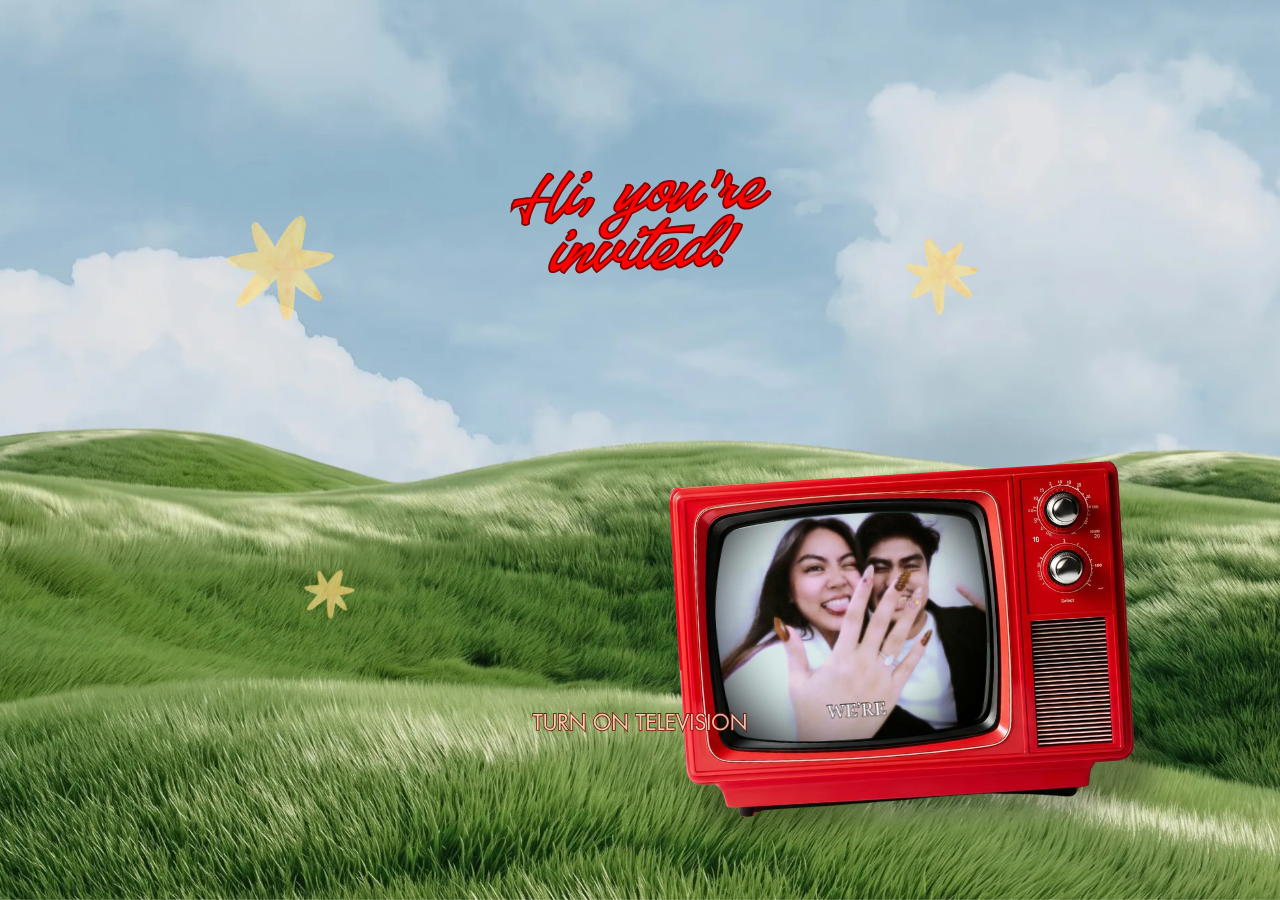
==== commit 9986430e: "Replace childhood portraits in invitation" ====
--- a/index.html
+++ b/index.html
@@ -61,4 +61,4 @@
     window.C_CAPTCHA_IMPLEMENTATION = 'RECAPTCHA';
 </script><script nonce="87329d4e-d815-4455-b06b-29f171cdeb5d">
     window.C_CAPTCHA_KEY = '6LdpNmIrAAAAAHQVezN3pBAfDjQQ2qUpo881f24o';
-</script><meta name="description" content="Join Reiner and Myrvic as they celebrate their wedding on November 27, 2026 in Ozamiz City."><meta name="theme-color" content="#cb1717"><script>window.addEventListener('click',function(e){var a=e.target.closest&&e.target.closest('a');if(!a)return;var u=new URL(a.href,location.href),m=u.hash.match(/^#page-(0|1|2|4|5)$/);if(!m||u.origin!==location.origin)return;var routes={'0':'','1':'invitation/','2':'rsvp/','4':'details/','5':'our-story/'};e.preventDefault();e.stopImmediatePropagation();location.assign(new URL(routes[m[1]],document.baseURI).href);},true);</script></head><body><script nonce="87329d4e-d815-4455-b06b-29f171cdeb5d">(function () {var classList = document.documentElement.classList;if (classList.contains('adaptive') && window.matchMedia('(prefers-color-scheme: dark)').matches) {classList.remove.apply(classList, ["x6brqfx","x1yowkxt","x19aimcq"]);classList.add.apply(classList, ["xo86nag","x1yowkxt","xntwwlm"]);}document.documentElement.classList.replace('adaptive', window.matchMedia('(prefers-color-scheme: dark)').matches ? 'dark' : 'light');})();</script><div id="root"></div><script nonce="87329d4e-d815-4455-b06b-29f171cdeb5d">(function() {window['__canva_public_path__'] = '_assets\/'; window['bootstrap'] = JSON.parse("{\"base\":{\"A?\":\"B\",\"L\":false,\"N\":false,\"E\":\"cf8144c637e607ab2b23404d0fea6b2fc48c4a00\",\"j\":\"1797244\",\"K\":1788756804,\"F\":{\"A?\":\"B\"},\"G\":\"CLIENT_FULL\",\"I\":\"A\",\"O\":{\"A?\":\"B\"},\"M\":\"/_online\",\"U\":[],\"V\":[],\"a\":{\"K\":\"export_website\",\"H\":{}},\"d\":{\"A\":\"wss://www.canva.com/_stream\",\"B\":{\"F\":\"export_website\"},\"C\":8388608},\"b\":{\"A?\":\"H\",\"C\":{\"a\":\"WEB\"},\"D\":{\"a\":\"WEB\",\"c\":\"en\"},\"E\":{},\"P\":[],\"Q\":[],\"R\":false,\"S\":false}},\"page\":{\"A\":{\"B\":{\"A?\":\"A\",\"A\":\"TAGcbLa0hys\",\"B\":1},\"C\":{\"A\":1366,\"B\":768,\"C\":\"D\"},\"Q\":[],\"R\":[],\"P\":\"en-GB\",\"D\":\"Colorful TV Wedding Website - AC2.8\",\"E\":\"\",\"F\":[],\"d\":{},\"G\":{},\"Y\":{},\"a\":[],\"b\":[],\"V\":[],\"W\":[],\"A\":[{\"A?\":\"j\",\"Z\":{\"A?\":\"A\",\"A\":\"TAGcbLa0hys\",\"B\":1},\"a\":\"PBRxd3hYJyp2bHWZ\",\"B\":\"Open me!\",\"R\":false,\"S\":false,\"U\":false,\"P\":\"0\",\"Q\":{},\"v\":\"B\",\"t\":[{\"A?\":\"i\",\"a\":\"PBFgW19lmRmxBJkb\",\"R\":false,\"S\":false,\"U\":false,\"M\":5000000,\"Q\":{},\"K\":12,\"W\":[],\"X\":[],\"H\":[],\"L\":{},\"C\":{\"A\":1366,\"B\":750,\"C\":\"D\"},\"D\":{\"B\":{\"A\":{\"A?\":\"d\",\"A\":\"MAHRr7tVzb4\",\"B\":1},\"B\":{\"A\":-17.52125000000001,\"B\":0,\"D\":1366,\"C\":767.52125,\"E\":0},\"E\":0,\"C\":{}},\"D\":0,\"F\":false,\"J\":false,\"G\":false,\"H\":false},\"r\":[],\"E\":[{\"5\":{},\"A?\":\"H\",\"A\":118.54184371047677,\"B\":289.57419339157036,\"D\":771.0391454432463,\"C\":441.76165541710225,\"E\":0,\"F\":0,\"BD\":[],\"BE\":[],\"BA\":[],\"BB\":[],\"Q\":true,\"R\":{\"A\":true,\"F\":{}},\"S\":false,\"P\":[],\"T\":{},\"W\":{},\"_\":\"LB2zlyqVSJTXKRpg\",\"b\":771.0391454432463,\"a\":441.76165541710225,\"y\":{},\"e\":{},\"c\":[{\"3\":{\"B\":{\"A\":0,\"B\":false},\"D\":{\"A\":-1}},\"5\":{},\"A?\":\"I\",\"A\":368.43396298022265,\"B\":671.269189676932,\"D\":60.10557850346038,\"C\":61.56064837412145,\"E\":-35.82658839319383,\"F\":0,\"BD\":[],\"BE\":[],\"BA\":[],\"BB\":[],\"Q\":true,\"R\":{\"A\":true,\"F\":{}},\"S\":false,\"P\":[],\"T\":{},\"W\":{},\"_\":\"LBhKQ6XsbQLLtr32\",\"a\":{\"B\":{\"A\":{\"A?\":\"d\",\"A\":\"MAEp_I02sdI\",\"B\":1},\"I\":{\"A?\":\"d\",\"A\":\"MAHRr9aF_V8\",\"B\":1},\"B\":{\"A\":0,\"B\":0,\"D\":60.10557850346038,\"C\":61.56064837412145,\"E\":0},\"E\":0,\"C\":{}},\"D\":0,\"F\":false,\"J\":false,\"G\":false,\"H\":false},\"e\":[]},{\"3\":{\"B\":{\"A\":0,\"B\":false},\"D\":{\"A\":-1}},\"5\":{},\"A?\":\"I\",\"A\":40.328757213141664,\"B\":677.6366671919828,\"D\":77.50289928742087,\"C\":79.37913334838267,\"E\":-35.82658839319383,\"F\":0,\"BD\":[],\"BE\":[],\"BA\":[],\"BB\":[],\"Q\":true,\"R\":{\"A\":true,\"F\":{}},\"S\":false,\"P\":[],\"T\":{},\"W\":{},\"_\":\"LBr5KvPNH973Ykwz\",\"a\":{\"B\":{\"A\":{\"A?\":\"d\",\"A\":\"MAEp_I02sdI\",\"B\":1},\"I\":{\"A?\":\"d\",\"A\":\"MAHRrxKcEJ0\",\"B\":1},\"B\":{\"A\":0,\"B\":0,\"D\":77.50289928742087,\"C\":79.37913334838267,\"E\":0},\"E\":0,\"C\":{}},\"D\":0,\"F\":false,\"J\":false,\"G\":false,\"H\":false},\"e\":[]},{\"3\":{\"B\":{\"A\":0,\"B\":false},\"D\":{\"A\":-1}},\"5\":{},\"A?\":\"I\",\"A\":15.194391342135084,\"B\":15.716921471454832,\"D\":110.72572964947803,\"C\":113.40624079555481,\"E\":19.441997999584565,\"F\":0,\"BD\":[],\"BE\":[],\"BA\":[],\"BB\":[],\"Q\":true,\"R\":{\"A\":true,\"F\":{}},\"S\":false,\"P\":[],\"T\":{},\"W\":{},\"_\":\"LBKSrcW266h2Sz50\",\"a\":{\"B\":{\"A\":{\"A?\":\"d\",\"A\":\"MAEp_I02sdI\",\"B\":1},\"I\":{\"A?\":\"d\",\"A\":\"MAHRr38JFZ8\",\"B\":1},\"B\":{\"A\":0,\"B\":0,\"D\":110.72572964947803,\"C\":113.40624079555481,\"E\":0},\"E\":0,\"C\":{}},\"D\":0,\"F\":false,\"J\":false,\"G\":false,\"H\":false},\"e\":[]},{\"3\":{\"B\":{\"A\":0,\"B\":false},\"D\":{\"A\":-1}},\"5\":{},\"A?\":\"I\",\"A\":380.79498673494385,\"B\":25.132026307269886,\"D\":52.49257925032793,\"C\":53.763349325289326,\"E\":19.441997999584565,\"F\":0,\"BD\":[],\"BE\":[],\"BA\":[],\"BB\":[],\"Q\":true,\"R\":{\"A\":true,\"F\":{}},\"S\":false,\"P\":[],\"T\":{},\"W\":{},\"_\":\"LBbSNjt7wnnXDFT3\",\"a\":{\"B\":{\"A\":{\"A?\":\"d\",\"A\":\"MAEp_I02sdI\",\"B\":1},\"I\":{\"A?\":\"d\",\"A\":\"MAHRr7vyEpo\",\"B\":1},\"B\":{\"A\":0,\"B\":0,\"D\":52.49257925032793,\"C\":53.763349325289326,\"E\":0},\"E\":0,\"C\":{}},\"D\":0,\"F\":false,\"J\":false,\"G\":false,\"H\":false},\"e\":[]}],\"d\":[]},{\"5\":{},\"A?\":\"K\",\"A\":82.69763272975803,\"B\":506.07563891937224,\"D\":354.6694651433962,\"C\":122,\"E\":-2.5067174577305855,\"F\":0,\"BD\":[],\"BE\":[],\"BA\":[],\"BB\":[],\"X\":{\"A?\":\"B\",\"A\":8,\"B\":{\"C\":\"B\",\"G\":{},\"H\":{}}},\"Q\":true,\"S\":false,\"P\":[],\"T\":{},\"W\":{},\"_\":\"LBrkC3Hf8Jyp0ggX\",\"a\":{\"A\":[],\"B\":[],\"C\":{\"A\":[\"Hi, you’re invited!\\n\"],\"B\":[20],\"C\":[{\"1\":false,\"3\":false,\"5\":false,\"7\":false,\"9\":false,\"B\":false,\"C\":\"YAHNdXuIW4I,0\",\"D\":false,\"F\":false,\"G\":\"50.9815px\",\"H\":false,\"J\":false,\"L\":false,\"M\":\"#ff0000\",\"N\":false,\"P\":false,\"Q\":\"#page-1\",\"R\":false,\"T\":false,\"V\":false,\"X\":false,\"BN\":false,\"Y\":\"1.2em\",\"Z\":false,\"b\":false,\"c\":\"center\",\"d\":false,\"f\":false,\"h\":false,\"j\":false,\"BL\":false,\"l\":false,\"n\":false,\"p\":false,\"q\":\"normal\",\"r\":false,\"t\":false,\"v\":false,\"x\":false,\"z\":false,\"_\":false,\"BB\":false,\"BD\":false,\"BF\":false,\"BH\":false,\"BJ\":false,\"BP\":false,\"BR\":false,\"BT\":false,\"B-\":[],\"B_\":[],\"CA\":{}},{\"0\":\"none\",\"1\":false,\"3\":false,\"5\":false,\"7\":false,\"9\":false,\"B\":false,\"D\":false,\"F\":false,\"H\":false,\"I\":\"bold\",\"J\":false,\"L\":false,\"N\":false,\"P\":false,\"R\":false,\"T\":false,\"V\":false,\"W\":\"0em\",\"X\":false,\"BN\":false,\"Z\":false,\"b\":false,\"d\":false,\"f\":false,\"h\":false,\"j\":false,\"BL\":false,\"l\":false,\"n\":false,\"p\":false,\"r\":false,\"t\":false,\"v\":false,\"x\":false,\"z\":false,\"_\":false,\"BB\":false,\"BC\":\"0em\",\"BD\":false,\"BF\":false,\"BG\":\"none\",\"BH\":false,\"BJ\":false,\"BP\":false,\"BR\":false,\"BT\":false,\"B-\":[],\"B_\":[],\"CA\":{}},{\"1\":true,\"3\":false,\"5\":false,\"7\":false,\"9\":false,\"B\":false,\"D\":true,\"F\":false,\"H\":true,\"J\":true,\"L\":false,\"N\":true,\"P\":false,\"R\":true,\"T\":false,\"V\":false,\"X\":true,\"BN\":false,\"Z\":true,\"b\":false,\"d\":true,\"f\":false,\"h\":false,\"j\":false,\"BL\":false,\"l\":false,\"n\":false,\"p\":false,\"r\":true,\"t\":false,\"v\":false,\"x\":false,\"z\":false,\"_\":false,\"BB\":false,\"BD\":true,\"BF\":false,\"BH\":true,\"BJ\":false,\"BP\":false,\"BR\":false,\"BT\":false,\"B-\":[],\"B_\":[],\"CA\":{}}],\"D\":[0,19,1],\"E\":{}},\"E\":{},\"G\":{}},\"b\":{\"A\":[11,9]},\"j\":{\"A\":[{\"A\":\"outline\",\"B\":{\"color\":\"#800000\",\"thickness\":\"0.6\"}}],\"B\":[]},\"d\":\"A\",\"l\":false,\"h\":\"A\"},{\"5\":{},\"A?\":\"H\",\"A\":254.9145053298323,\"B\":405.90036070623273,\"D\":600.0619495210308,\"C\":415.724713433998,\"E\":0,\"F\":0,\"BD\":[],\"BE\":[],\"BA\":[],\"BB\":[],\"Q\":true,\"S\":false,\"P\":[],\"T\":{},\"W\":{},\"_\":\"LBRNZdVKPQmKcHn0\",\"b\":600.0619495210308,\"a\":415.724713433998,\"y\":{},\"e\":{},\"c\":[{\"5\":{},\"A?\":\"I\",\"A\":-2.842170943040401e-14,\"B\":5.684341886080802e-14,\"D\":600.0619495210307,\"C\":415.72471343399803,\"E\":0,\"F\":0,\"BD\":[],\"BE\":[],\"BA\":[],\"BB\":[],\"X\":{\"A?\":\"A\"},\"G\":\"#page-1\",\"Q\":true,\"S\":false,\"P\":[],\"T\":{},\"W\":{},\"_\":\"LBSBnjWND1F5HbvM\",\"a\":{\"B\":{\"A\":{\"A?\":\"d\",\"A\":\"MAHRsDuyRNo\",\"B\":1},\"I\":{\"A?\":\"d\",\"A\":\"MAHRsLy_-BY\",\"B\":1},\"B\":{\"A\":-158.8078553877525,\"B\":-221.23932004276202,\"D\":1029.3976597030244,\"C\":574.5325688217506,\"E\":0},\"E\":0,\"C\":{}},\"D\":0,\"F\":false,\"J\":false,\"G\":false,\"H\":false},\"e\":[]},{\"5\":{},\"A?\":\"J\",\"A\":39.17839017779548,\"B\":68.00419106851535,\"D\":288.50281533323107,\"C\":240.92390755437208,\"E\":0,\"F\":0,\"BD\":[],\"BE\":[],\"BA\":[],\"BB\":[],\"X\":{\"A?\":\"A\"},\"G\":\"#page-1\",\"Q\":true,\"S\":false,\"P\":[],\"T\":{},\"W\":{},\"_\":\"LB1l8HvycjnnnDpN\",\"a\":{\"A\":0,\"B\":0,\"D\":2260.124,\"C\":1887.392},\"b\":[{\"A\":\"M1155.94 0C886.78 0 576.34 17.39 245.91 67.38c0 0-108.79 10.12-139.16 103.73S-7.1 584.56.49 888.18 48.56 1470.1 48.56 1470.1l35.42 202.41c0 0-7.59 87.65 78.43 125.61 80.69 35.6 464.16 89.28 832.97 89.28 24.36 0 48.66-.23 72.81-.72 389.64-7.89 756.51-35.72 885.53-63.56 129.04-27.83 204.95-25.3 232.77-136.63s103.73-599.63 60.72-1093-58.19-478.19-146.75-508.55C2042.11 64.93 1676.1 0 1155.94 0Z\",\"B\":{\"A\":true,\"I\":{\"A\":\"VAHROY3ZhZI\",\"M\":\"VBlbFMYMBLwLXF5y\",\"B\":{\"A\":-283.18488239014846,\"B\":0.004586636040812664,\"D\":2260.1169239925757,\"C\":2260.1169239925757,\"E\":0},\"C\":0,\"J\":{},\"N\":[],\"O\":[],\"Q\":[],\"R\":[],\"F\":\"B\",\"I\":true,\"G\":0},\"D\":0,\"F\":false,\"J\":false,\"G\":false,\"H\":false},\"D\":0}],\"d\":[],\"c\":{\"A\":{\"A\":0,\"B\":0,\"D\":2260.124,\"C\":1887.392},\"B\":2260.124,\"C\":1887.392,\"D\":\"A\",\"E\":\"A\"},\"e\":{\"A\":false,\"B\":false},\"f\":[],\"g\":[]}],\"d\":[]},{\"5\":{},\"A?\":\"K\",\"A\":661.4466580000001,\"B\":502.7566598671823,\"D\":360.4866802656354,\"C\":27.106684,\"E\":0,\"F\":0,\"BD\":[],\"BE\":[],\"BA\":[],\"BB\":[],\"X\":{\"A?\":\"B\",\"A\":4,\"B\":{\"D\":\"E\",\"G\":{},\"H\":{}}},\"Q\":false,\"S\":false,\"P\":[],\"T\":{},\"W\":{},\"_\":\"LBDgzHPQSqfVTXY8\",\"a\":{\"A\":[],\"B\":[],\"C\":{\"A\":[\"TURN ON TELEVISION\\n\"],\"B\":[19],\"C\":[{\"0\":\"uppercase\",\"1\":false,\"3\":false,\"5\":false,\"7\":false,\"9\":false,\"B\":false,\"C\":\"YAFcfgcNhWk,3\",\"D\":false,\"F\":false,\"G\":\"22.6666px\",\"H\":false,\"J\":false,\"L\":false,\"M\":\"#f1dfc1\",\"N\":false,\"P\":false,\"Q\":\"#page-1\",\"R\":false,\"T\":false,\"V\":false,\"X\":false,\"BN\":false,\"Y\":\"1.46em\",\"Z\":false,\"b\":false,\"c\":\"center\",\"d\":false,\"f\":false,\"h\":false,\"j\":false,\"BL\":false,\"l\":false,\"n\":false,\"p\":false,\"q\":\"normal\",\"r\":false,\"s\":\"on\",\"t\":false,\"u\":\"on\",\"v\":false,\"w\":\"on\",\"x\":false,\"z\":false,\"_\":false,\"BB\":false,\"BD\":false,\"BF\":false,\"BH\":false,\"BJ\":false,\"BP\":false,\"BR\":false,\"BT\":false,\"B-\":[],\"B_\":[],\"CA\":{}},{\"1\":false,\"3\":false,\"5\":false,\"7\":false,\"9\":false,\"B\":false,\"D\":false,\"F\":false,\"H\":false,\"J\":false,\"L\":false,\"N\":false,\"P\":false,\"R\":false,\"T\":false,\"V\":false,\"X\":false,\"BN\":false,\"Z\":false,\"b\":false,\"d\":false,\"f\":false,\"h\":false,\"j\":false,\"BL\":false,\"l\":false,\"n\":false,\"p\":false,\"r\":true,\"t\":true,\"v\":true,\"x\":true,\"z\":false,\"_\":false,\"BB\":false,\"BD\":false,\"BF\":false,\"BH\":false,\"BJ\":false,\"BP\":false,\"BR\":false,\"BT\":false,\"B-\":[],\"B_\":[],\"CA\":{}},{\"1\":false,\"3\":false,\"5\":false,\"6\":\"1em\",\"7\":false,\"8\":\"0em\",\"9\":false,\"B\":false,\"D\":false,\"F\":false,\"H\":false,\"J\":false,\"L\":false,\"N\":false,\"P\":false,\"R\":false,\"S\":\"0μs\",\"T\":false,\"V\":false,\"W\":\"0em\",\"X\":false,\"BN\":false,\"Z\":false,\"a\":\"ltr\",\"b\":false,\"d\":false,\"e\":\"none\",\"f\":false,\"g\":\"0\",\"h\":false,\"j\":false,\"BL\":false,\"k\":\"0em\",\"l\":false,\"n\":false,\"o\":\"none\",\"p\":false,\"q\":\"normal\",\"r\":false,\"s\":\"on\",\"t\":false,\"u\":\"on\",\"v\":false,\"w\":\"on\",\"x\":false,\"z\":false,\"-\":\"p\",\"_\":false,\"BA\":\"none\",\"BB\":false,\"BD\":false,\"BE\":\"body\",\"BF\":false,\"BG\":\"none\",\"BH\":false,\"BI\":\"0em\",\"BJ\":false,\"BP\":false,\"BR\":false,\"BT\":false,\"B-\":[],\"B_\":[],\"CA\":{}},{\"1\":true,\"3\":false,\"5\":false,\"7\":true,\"9\":true,\"B\":false,\"D\":true,\"F\":false,\"H\":true,\"J\":false,\"L\":false,\"N\":true,\"P\":false,\"R\":true,\"T\":true,\"V\":false,\"X\":true,\"BN\":false,\"Z\":true,\"b\":true,\"d\":true,\"f\":true,\"h\":true,\"j\":false,\"BL\":false,\"l\":true,\"n\":false,\"p\":true,\"r\":true,\"t\":true,\"v\":true,\"x\":true,\"z\":false,\"_\":true,\"BB\":true,\"BD\":false,\"BF\":true,\"BH\":true,\"BJ\":true,\"BP\":false,\"BR\":false,\"BT\":false,\"B-\":[],\"B_\":[],\"CA\":{}}],\"D\":[0,1,17,1],\"E\":{}},\"E\":{},\"G\":{}},\"b\":{\"A\":[19]},\"j\":{\"A\":[{\"A\":\"outline\",\"B\":{\"color\":\"#800000\",\"thickness\":\"0.65\"}}],\"B\":[]},\"d\":\"B\",\"l\":false,\"g\":false,\"h\":\"A\"}],\"I\":[]}],\"u\":[],\"L\":{}},{\"A?\":\"j\",\"Z\":{\"A?\":\"A\",\"A\":\"TAGcbLa0hys\",\"B\":1},\"a\":\"PBkhCtjhMxnrT4K0\",\"B\":\"Invitation\",\"R\":false,\"S\":false,\"U\":false,\"P\":\"1\",\"Q\":{},\"v\":\"B\",\"t\":[{\"A?\":\"i\",\"a\":\"PBh2XxZdF1MCB2hM\",\"R\":false,\"S\":false,\"U\":false,\"Q\":{},\"K\":18,\"W\":[],\"X\":[],\"H\":[],\"L\":{},\"C\":{\"A\":1366,\"B\":973,\"C\":\"D\"},\"D\":{\"B\":{\"A\":{\"A?\":\"d\",\"A\":\"MAHRr7tVzb4\",\"B\":1},\"B\":{\"A\":0,\"B\":-182.93851132686098,\"D\":1731.877022653722,\"C\":973,\"E\":0},\"E\":0,\"C\":{}},\"D\":0,\"F\":false,\"J\":false,\"G\":false,\"H\":false},\"r\":[],\"E\":[{\"5\":{},\"A?\":\"H\",\"A\":178.6241688594448,\"B\":205.99903668474502,\"D\":907.0271930357868,\"C\":640.8945194239675,\"E\":0,\"F\":0,\"BD\":[],\"BE\":[],\"BA\":[],\"BB\":[],\"Q\":false,\"S\":false,\"P\":[],\"T\":{},\"W\":{},\"_\":\"LBpNNDp1phwXzk38\",\"b\":907.0271930357868,\"a\":640.8945194239675,\"y\":{},\"e\":{},\"c\":[{\"3\":{\"B\":{\"A\":0,\"B\":false},\"D\":{\"A\":-1}},\"5\":{},\"A?\":\"I\",\"A\":12.2426091621359,\"B\":763.6860322748117,\"D\":62.53474552805103,\"C\":64.0486220492143,\"E\":-35.82658839319383,\"F\":0,\"BD\":[],\"BE\":[],\"BA\":[],\"BB\":[],\"Q\":false,\"S\":false,\"P\":[],\"T\":{},\"W\":{},\"_\":\"LBDYTd9nJnwJRX8c\",\"a\":{\"B\":{\"A\":{\"A?\":\"d\",\"A\":\"MAEp_I02sdI\",\"B\":1},\"I\":{\"A?\":\"d\",\"A\":\"MAHRrxKcEJ0\",\"B\":1},\"B\":{\"A\":0,\"B\":0,\"D\":62.53474552805103,\"C\":64.0486220492143,\"E\":0},\"E\":0,\"C\":{}},\"D\":0,\"F\":false,\"J\":false,\"G\":false,\"H\":false},\"e\":[]},{\"3\":{\"B\":{\"A\":0,\"B\":false},\"D\":{\"A\":-1}},\"5\":{},\"A?\":\"I\",\"A\":492.2296840258745,\"B\":12.828889417668897,\"D\":62.53474552805103,\"C\":64.0486220492143,\"E\":-35.82658839319383,\"F\":0,\"BD\":[],\"BE\":[],\"BA\":[],\"BB\":[],\"Q\":false,\"S\":false,\"P\":[],\"T\":{},\"W\":{},\"_\":\"LBsXcZzhl2pCsPQ9\",\"a\":{\"B\":{\"A\":{\"A?\":\"d\",\"A\":\"MAEp_I02sdI\",\"B\":1},\"I\":{\"A?\":\"d\",\"A\":\"MAHRrxKcEJ0\",\"B\":1},\"B\":{\"A\":0,\"B\":0,\"D\":62.53474552805103,\"C\":64.0486220492143,\"E\":0},\"E\":0,\"C\":{}},\"D\":0,\"F\":false,\"J\":false,\"G\":false,\"H\":false},\"e\":[]},{\"3\":{\"B\":{\"A\":0,\"B\":false},\"D\":{\"A\":-1}},\"5\":{},\"A?\":\"I\",\"A\":564.6032882126173,\"B\":831.6635580900669,\"D\":62.53474552805103,\"C\":64.0486220492143,\"E\":-35.82658839319383,\"F\":0,\"BD\":[],\"BE\":[],\"BA\":[],\"BB\":[],\"Q\":false,\"S\":false,\"P\":[],\"T\":{},\"W\":{},\"_\":\"LBG24bhx2zcF5rXZ\",\"a\":{\"B\":{\"A\":{\"A?\":\"d\",\"A\":\"MAEp_I02sdI\",\"B\":1},\"I\":{\"A?\":\"d\",\"A\":\"MAHRrxKcEJ0\",\"B\":1},\"B\":{\"A\":0,\"B\":0,\"D\":62.53474552805103,\"C\":64.0486220492143,\"E\":0},\"E\":0,\"C\":{}},\"D\":0,\"F\":false,\"J\":false,\"G\":false,\"H\":false},\"e\":[]},{\"3\":{\"B\":{\"A\":0,\"B\":false},\"D\":{\"A\":-1}},\"5\":{},\"A?\":\"I\",\"A\":33.174716784045934,\"B\":163.0921295186383,\"D\":62.53474552805103,\"C\":64.0486220492143,\"E\":-35.82658839319383,\"F\":0,\"BD\":[],\"BE\":[],\"BA\":[],\"BB\":[],\"Q\":false,\"S\":false,\"P\":[],\"T\":{},\"W\":{},\"_\":\"LBHJJbds0KhQjlwM\",\"a\":{\"B\":{\"A\":{\"A?\":\"d\",\"A\":\"MAEp_I02sdI\",\"B\":1},\"I\":{\"A?\":\"d\",\"A\":\"MAHRrxKcEJ0\",\"B\":1},\"B\":{\"A\":0,\"B\":0,\"D\":62.53474552805103,\"C\":64.0486220492143,\"E\":0},\"E\":0,\"C\":{}},\"D\":0,\"F\":false,\"J\":false,\"G\":false,\"H\":false},\"e\":[]}],\"d\":[]},{\"5\":{},\"A?\":\"K\",\"A\":255.65596046532968,\"B\":88.03727593005272,\"D\":1189.9254481398946,\"C\":319.98092203500363,\"E\":0,\"F\":0,\"BD\":[],\"BE\":[],\"BA\":[],\"BB\":[],\"Q\":false,\"S\":false,\"P\":[],\"T\":{},\"W\":{},\"_\":\"LBN3PvNZv3VNdq9D\",\"a\":{\"A\":[],\"B\":[],\"C\":{\"A\":[\"Reiner & Myrvic\\n\"],\"B\":[16],\"C\":[{\"0\":\"uppercase\",\"1\":false,\"3\":false,\"5\":false,\"7\":false,\"9\":false,\"B\":false,\"C\":\"YAFcfnz0aPk,0\",\"D\":false,\"F\":false,\"G\":\"83px\",\"H\":false,\"I\":\"bold\",\"J\":false,\"L\":false,\"M\":\"#fffbf5\",\"N\":false,\"P\":false,\"R\":false,\"T\":false,\"V\":false,\"X\":false,\"BN\":false,\"Y\":\"1.2em\",\"Z\":false,\"b\":false,\"c\":\"center\",\"d\":false,\"f\":false,\"h\":false,\"j\":false,\"BL\":false,\"l\":false,\"n\":false,\"p\":false,\"q\":\"normal\",\"r\":false,\"t\":false,\"v\":false,\"x\":false,\"z\":false,\"_\":false,\"BB\":false,\"BD\":false,\"BF\":false,\"BG\":\"none\",\"BH\":false,\"BJ\":false,\"BP\":false,\"BR\":false,\"BT\":false,\"B-\":[],\"B_\":[],\"CA\":{}},{\"1\":false,\"3\":false,\"5\":false,\"7\":false,\"9\":false,\"B\":false,\"D\":false,\"F\":false,\"H\":false,\"J\":false,\"L\":false,\"N\":false,\"P\":false,\"R\":false,\"T\":false,\"V\":false,\"W\":\"0em\",\"X\":false,\"BN\":false,\"Z\":false,\"b\":false,\"d\":false,\"f\":false,\"h\":false,\"j\":false,\"BL\":false,\"l\":false,\"n\":false,\"p\":false,\"r\":false,\"t\":false,\"v\":false,\"x\":false,\"z\":false,\"_\":false,\"BB\":false,\"BC\":\"0em\",\"BD\":false,\"BF\":false,\"BH\":false,\"BJ\":false,\"BP\":false,\"BR\":false,\"BT\":false,\"B-\":[],\"B_\":[],\"CA\":{}},{\"1\":true,\"3\":false,\"5\":false,\"7\":false,\"9\":false,\"B\":false,\"D\":true,\"F\":false,\"H\":true,\"J\":true,\"L\":false,\"N\":true,\"P\":false,\"R\":false,\"T\":false,\"V\":false,\"X\":true,\"BN\":false,\"Z\":true,\"b\":false,\"d\":true,\"f\":false,\"h\":false,\"j\":false,\"BL\":false,\"l\":false,\"n\":false,\"p\":false,\"r\":true,\"t\":false,\"v\":false,\"x\":false,\"z\":false,\"_\":false,\"BB\":false,\"BD\":true,\"BF\":false,\"BH\":true,\"BJ\":false,\"BP\":false,\"BR\":false,\"BT\":false,\"B-\":[],\"B_\":[],\"CA\":{}}],\"D\":[0,15,1],\"E\":{}},\"E\":{},\"G\":{}},\"b\":{\"A\":[16]},\"j\":{\"A\":[{\"A\":\"hollow\",\"B\":{\"thickness\":\"0.1\"}}],\"B\":[]},\"d\":\"A\",\"e\":442.52990905863226,\"f\":119,\"l\":false,\"h\":\"A\"},{\"5\":{},\"A?\":\"K\",\"A\":255.65596046532968,\"B\":88.03727593005272,\"D\":1189.9254481398946,\"C\":319.98092203500363,\"E\":0,\"F\":0.16,\"BD\":[],\"BE\":[],\"BA\":[],\"BB\":[],\"X\":{\"A?\":\"B\",\"A\":18,\"B\":{\"A\":0,\"D\":\"A\",\"G\":{},\"H\":{}}},\"Q\":false,\"S\":false,\"P\":[],\"T\":{},\"W\":{},\"_\":\"LBDm1wPQnbjFxJjV\",\"a\":{\"A\":[],\"B\":[],\"C\":{\"A\":[\"Reiner & Myrvic\\n\"],\"B\":[16],\"C\":[{\"0\":\"uppercase\",\"1\":false,\"3\":false,\"5\":false,\"7\":false,\"9\":false,\"B\":false,\"C\":\"YAFcfnz0aPk,0\",\"D\":false,\"F\":false,\"G\":\"83px\",\"H\":false,\"I\":\"bold\",\"J\":false,\"L\":false,\"M\":\"#fffbf5\",\"N\":false,\"P\":false,\"R\":false,\"T\":false,\"V\":false,\"X\":false,\"BN\":false,\"Y\":\"1.2em\",\"Z\":false,\"b\":false,\"c\":\"center\",\"d\":false,\"f\":false,\"h\":false,\"j\":false,\"BL\":false,\"l\":false,\"n\":false,\"p\":false,\"q\":\"normal\",\"r\":false,\"t\":false,\"v\":false,\"x\":false,\"z\":false,\"_\":false,\"BB\":false,\"BD\":false,\"BF\":false,\"BG\":\"none\",\"BH\":false,\"BJ\":false,\"BP\":false,\"BR\":false,\"BT\":false,\"B-\":[],\"B_\":[],\"CA\":{}},{\"1\":false,\"3\":false,\"5\":false,\"7\":false,\"9\":false,\"B\":false,\"D\":false,\"F\":false,\"H\":false,\"J\":false,\"L\":false,\"N\":false,\"P\":false,\"R\":false,\"T\":false,\"V\":false,\"W\":\"0em\",\"X\":false,\"BN\":false,\"Z\":false,\"b\":false,\"d\":false,\"f\":false,\"h\":false,\"j\":false,\"BL\":false,\"l\":false,\"n\":false,\"p\":false,\"r\":false,\"t\":false,\"v\":false,\"x\":false,\"z\":false,\"_\":false,\"BB\":false,\"BC\":\"0em\",\"BD\":false,\"BF\":false,\"BH\":false,\"BJ\":false,\"BP\":false,\"BR\":false,\"BT\":false,\"B-\":[],\"B_\":[],\"CA\":{}},{\"1\":true,\"3\":false,\"5\":false,\"7\":false,\"9\":false,\"B\":false,\"D\":true,\"F\":false,\"H\":true,\"J\":true,\"L\":false,\"N\":true,\"P\":false,\"R\":false,\"T\":false,\"V\":false,\"X\":true,\"BN\":false,\"Z\":true,\"b\":false,\"d\":true,\"f\":false,\"h\":false,\"j\":false,\"BL\":false,\"l\":false,\"n\":false,\"p\":false,\"r\":true,\"t\":false,\"v\":false,\"x\":false,\"z\":false,\"_\":false,\"BB\":false,\"BD\":true,\"BF\":false,\"BH\":true,\"BJ\":false,\"BP\":false,\"BR\":false,\"BT\":false,\"B-\":[],\"B_\":[],\"CA\":{}}],\"D\":[0,15,1],\"E\":{}},\"E\":{},\"G\":{}},\"b\":{\"A\":[16]},\"d\":\"A\",\"e\":442.52990905863226,\"f\":119,\"l\":false,\"h\":\"A\"},{\"5\":{},\"A?\":\"K\",\"A\":526.6970291834524,\"B\":189.82256975473257,\"D\":954.4224773169145,\"C\":98.96455514707688,\"E\":-2.5067174577305855,\"F\":0,\"BD\":[],\"BE\":[],\"BA\":[],\"BB\":[],\"X\":{\"A?\":\"B\",\"A\":6},\"Q\":false,\"S\":false,\"P\":[],\"T\":{},\"W\":{},\"_\":\"LBtywdQj8SMp57p1\",\"a\":{\"A\":[],\"B\":[],\"C\":{\"A\":[\"are getting married!\\n\"],\"B\":[21],\"C\":[{\"1\":false,\"3\":false,\"5\":false,\"7\":false,\"9\":false,\"B\":false,\"C\":\"YAHNdXuIW4I,0\",\"D\":false,\"F\":false,\"G\":\"50.9815px\",\"H\":false,\"J\":false,\"L\":false,\"M\":\"#ff0000\",\"N\":false,\"P\":false,\"R\":false,\"T\":false,\"V\":false,\"X\":false,\"BN\":false,\"Y\":\"1.2em\",\"Z\":false,\"b\":false,\"c\":\"center\",\"d\":false,\"f\":false,\"h\":false,\"j\":false,\"BL\":false,\"l\":false,\"n\":false,\"p\":false,\"q\":\"normal\",\"r\":false,\"t\":false,\"v\":false,\"x\":false,\"z\":false,\"_\":false,\"BB\":false,\"BD\":false,\"BF\":false,\"BH\":false,\"BJ\":false,\"BP\":false,\"BR\":false,\"BT\":false,\"B-\":[],\"B_\":[],\"CA\":{}},{\"0\":\"none\",\"1\":false,\"3\":false,\"5\":false,\"7\":false,\"9\":false,\"B\":false,\"D\":false,\"F\":false,\"H\":false,\"I\":\"bold\",\"J\":false,\"L\":false,\"N\":false,\"P\":false,\"Q\":\"#page-1\",\"R\":false,\"T\":false,\"V\":false,\"W\":\"0em\",\"X\":false,\"BN\":false,\"Z\":false,\"b\":false,\"d\":false,\"f\":false,\"h\":false,\"j\":false,\"BL\":false,\"l\":false,\"n\":false,\"p\":false,\"r\":false,\"t\":false,\"v\":false,\"x\":false,\"z\":false,\"_\":false,\"BB\":false,\"BC\":\"0em\",\"BD\":false,\"BF\":false,\"BG\":\"none\",\"BH\":false,\"BJ\":false,\"BP\":false,\"BR\":false,\"BT\":false,\"B-\":[],\"B_\":[],\"CA\":{}},{\"1\":true,\"3\":false,\"5\":false,\"7\":false,\"9\":false,\"B\":false,\"D\":true,\"F\":false,\"H\":true,\"J\":true,\"L\":false,\"N\":true,\"P\":false,\"R\":true,\"T\":false,\"V\":false,\"X\":true,\"BN\":false,\"Z\":true,\"b\":false,\"d\":true,\"f\":false,\"h\":false,\"j\":false,\"BL\":false,\"l\":false,\"n\":false,\"p\":false,\"r\":true,\"t\":false,\"v\":false,\"x\":false,\"z\":false,\"_\":false,\"BB\":false,\"BD\":true,\"BF\":false,\"BH\":true,\"BJ\":false,\"BP\":false,\"BR\":false,\"BT\":false,\"B-\":[],\"B_\":[],\"CA\":{}}],\"D\":[0,20,1],\"E\":{}},\"E\":{},\"G\":{}},\"b\":{\"A\":[21]},\"j\":{\"A\":[{\"A\":\"outline\",\"B\":{\"color\":\"#800000\",\"thickness\":\"0.6\"}}],\"B\":[]},\"d\":\"A\",\"e\":588.289120582698,\"f\":61,\"l\":false,\"h\":\"A\"},{\"5\":{},\"A?\":\"K\",\"A\":690.2373555346703,\"B\":340.0234375,\"D\":685.953125,\"C\":27.10668400000001,\"E\":0,\"F\":0,\"BD\":[],\"BE\":[],\"BA\":[],\"BB\":[],\"Q\":false,\"S\":false,\"P\":[],\"T\":{},\"W\":{},\"_\":\"LBJlSfs94Q3JSDwH\",\"a\":{\"A\":[],\"B\":[],\"C\":{\"A\":[\"NOVEMBER 27, 2026 | 1 PM | OZAMIZ CITY\\n\"],\"B\":[39],\"C\":[{\"0\":\"uppercase\",\"1\":false,\"3\":false,\"5\":false,\"7\":false,\"9\":false,\"B\":false,\"C\":\"YAFcfgcNhWk,3\",\"D\":false,\"F\":false,\"G\":\"22.6666px\",\"H\":false,\"I\":\"bold\",\"J\":false,\"L\":false,\"M\":\"#ffffff\",\"N\":false,\"P\":false,\"R\":false,\"T\":false,\"V\":false,\"W\":\"0.182em\",\"X\":false,\"BN\":false,\"Y\":\"1.46em\",\"Z\":false,\"b\":false,\"c\":\"center\",\"d\":false,\"f\":false,\"h\":false,\"j\":false,\"BL\":false,\"l\":false,\"n\":false,\"p\":false,\"q\":\"normal\",\"r\":false,\"t\":false,\"v\":false,\"x\":false,\"z\":false,\"_\":false,\"BB\":false,\"BD\":false,\"BF\":false,\"BG\":\"none\",\"BH\":false,\"BJ\":false,\"BP\":false,\"BR\":false,\"BT\":false,\"B-\":[],\"B_\":[],\"CA\":{}},{\"1\":false,\"3\":false,\"5\":false,\"6\":\"1em\",\"7\":false,\"8\":\"0em\",\"9\":false,\"B\":false,\"D\":false,\"F\":false,\"H\":false,\"J\":false,\"L\":false,\"N\":false,\"O\":\"none\",\"P\":false,\"Q\":\"\",\"R\":false,\"S\":\"0μs\",\"T\":false,\"V\":false,\"X\":false,\"BN\":false,\"Z\":false,\"a\":\"ltr\",\"b\":false,\"d\":false,\"e\":\"none\",\"f\":false,\"g\":\"0\",\"h\":false,\"j\":false,\"BL\":false,\"k\":\"0em\",\"l\":false,\"n\":false,\"o\":\"none\",\"p\":false,\"r\":false,\"t\":false,\"v\":false,\"x\":false,\"z\":false,\"-\":\"p\",\"_\":false,\"BA\":\"none\",\"BB\":false,\"BD\":false,\"BE\":\"body\",\"BF\":false,\"BH\":false,\"BI\":\"0em\",\"BJ\":false,\"BP\":false,\"BR\":false,\"BT\":false,\"B-\":[],\"B_\":[],\"CA\":{}},{\"1\":true,\"3\":false,\"5\":false,\"7\":true,\"9\":true,\"B\":false,\"D\":true,\"F\":false,\"H\":true,\"J\":true,\"L\":false,\"N\":true,\"P\":true,\"R\":true,\"T\":true,\"V\":false,\"X\":true,\"BN\":false,\"Z\":true,\"b\":true,\"d\":true,\"f\":true,\"h\":true,\"j\":false,\"BL\":false,\"l\":true,\"n\":false,\"p\":true,\"r\":true,\"t\":false,\"v\":false,\"x\":false,\"z\":false,\"_\":true,\"BB\":true,\"BD\":false,\"BF\":true,\"BH\":true,\"BJ\":true,\"BP\":false,\"BR\":false,\"BT\":false,\"B-\":[],\"B_\":[],\"CA\":{}}],\"D\":[0,38,1],\"E\":{}},\"E\":{},\"G\":{}},\"b\":{\"A\":[39]},\"j\":{\"A\":[],\"B\":[]},\"d\":\"B\",\"e\":685.953125,\"f\":27.106684,\"l\":false}],\"I\":[]},{\"A?\":\"i\",\"a\":\"PBlgJJPpJVJMttRR\",\"R\":false,\"S\":false,\"U\":false,\"Q\":{},\"K\":21,\"W\":[],\"X\":[],\"H\":[],\"L\":{},\"C\":{\"A\":1366,\"B\":1019,\"C\":\"D\"},\"D\":{\"A\":true,\"B\":{\"A\":{\"A?\":\"d\",\"A\":\"MAHNj9AaAuI\",\"B\":1},\"I\":{\"A?\":\"d\",\"A\":\"MAHRscF7ut4\",\"B\":1},\"B\":{\"A\":0,\"B\":-275.2222222222224,\"D\":1916.4444444444448,\"C\":1078,\"E\":0},\"E\":0,\"C\":{}},\"C\":\"#ffffff\",\"D\":0,\"F\":false,\"J\":false,\"G\":false,\"H\":false},\"r\":[],\"E\":[{\"5\":{},\"A?\":\"H\",\"A\":137.4235609879379,\"B\":123.54024157836511,\"D\":1147.2506346051903,\"C\":478.4497918731323,\"E\":0,\"F\":0,\"BD\":[],\"BE\":[],\"BA\":[],\"BB\":[],\"Q\":true,\"R\":{\"A\":true,\"F\":{}},\"S\":false,\"P\":[],\"T\":{},\"W\":{},\"_\":\"LBRpBvnRj7H56wwk\",\"b\":1147.2506346051903,\"a\":478.4497918731323,\"y\":{},\"e\":{},\"c\":[{\"3\":{\"D\":{\"A\":-1}},\"5\":{},\"A?\":\"I\",\"A\":344.64234825747786,\"B\":941.3820356263609,\"D\":75.36671069555726,\"C\":77.19123069377375,\"E\":-35.82658839319383,\"F\":0,\"BD\":[],\"BE\":[],\"BA\":[],\"BB\":[],\"X\":{\"A?\":\"B\",\"A\":9},\"Q\":true,\"R\":{\"A\":true,\"F\":{}},\"S\":false,\"P\":[],\"T\":{},\"W\":{},\"_\":\"LBttDrXHB0Kwn6fN\",\"a\":{\"B\":{\"A\":{\"A?\":\"d\",\"A\":\"MAEp_I02sdI\",\"B\":1},\"I\":{\"A?\":\"d\",\"A\":\"MAHRsIT39Fg\",\"B\":1},\"B\":{\"A\":0,\"B\":0,\"D\":75.36671069555726,\"C\":77.19123069377375,\"E\":0},\"E\":0,\"C\":{}},\"D\":0,\"F\":false,\"J\":false,\"G\":false,\"H\":false},\"e\":[]},{\"3\":{\"D\":{\"A\":-1}},\"5\":{},\"A?\":\"I\",\"A\":90.26996679662322,\"B\":15.461343755737218,\"D\":75.36671069555726,\"C\":77.19123069377375,\"E\":-35.82658839319383,\"F\":0,\"BD\":[],\"BE\":[],\"BA\":[],\"BB\":[],\"X\":{\"A?\":\"B\",\"A\":9},\"Q\":true,\"R\":{\"A\":true,\"F\":{}},\"S\":false,\"P\":[],\"T\":{},\"W\":{},\"_\":\"LBNP19R2TPc4WV9R\",\"a\":{\"B\":{\"A\":{\"A?\":\"d\",\"A\":\"MAEp_I02sdI\",\"B\":1},\"I\":{\"A?\":\"d\",\"A\":\"MAHRsCipUEE\",\"B\":1},\"B\":{\"A\":0,\"B\":0,\"D\":75.36671069555726,\"C\":77.19123069377375,\"E\":0},\"E\":0,\"C\":{}},\"D\":0,\"F\":false,\"J\":false,\"G\":false,\"H\":false},\"e\":[]},{\"3\":{\"D\":{\"A\":-1}},\"5\":{},\"A?\":\"I\",\"A\":321.4309648323467,\"B\":79.54848282300897,\"D\":128.705910708225,\"C\":131.8216962560964,\"E\":-35.82658839319383,\"F\":0,\"BD\":[],\"BE\":[],\"BA\":[],\"BB\":[],\"X\":{\"A?\":\"B\",\"A\":9},\"Q\":true,\"R\":{\"A\":true,\"F\":{}},\"S\":false,\"P\":[],\"T\":{},\"W\":{},\"_\":\"LBRkxsyQNKRmCpLl\",\"a\":{\"B\":{\"A\":{\"A?\":\"d\",\"A\":\"MAEp_I02sdI\",\"B\":1},\"I\":{\"A?\":\"d\",\"A\":\"MAHRsLl0OW4\",\"B\":1},\"B\":{\"A\":0,\"B\":0,\"D\":128.705910708225,\"C\":131.8216962560964,\"E\":0},\"E\":0,\"C\":{}},\"D\":0,\"F\":false,\"J\":false,\"G\":false,\"H\":false},\"e\":[]},{\"3\":{\"D\":{\"A\":-1}},\"5\":{},\"A?\":\"I\",\"A\":25.197130784689307,\"B\":992.1409401774722,\"D\":128.705910708225,\"C\":131.8216962560964,\"E\":-35.82658839319383,\"F\":0,\"BD\":[],\"BE\":[],\"BA\":[],\"BB\":[],\"X\":{\"A?\":\"B\",\"A\":9},\"Q\":true,\"R\":{\"A\":true,\"F\":{}},\"S\":false,\"P\":[],\"T\":{},\"W\":{},\"_\":\"LBYDwNkMJCSjJFKG\",\"a\":{\"B\":{\"A\":{\"A?\":\"d\",\"A\":\"MAEp_I02sdI\",\"B\":1},\"I\":{\"A?\":\"d\",\"A\":\"MAHRsITmXdI\",\"B\":1},\"B\":{\"A\":0,\"B\":0,\"D\":128.705910708225,\"C\":131.8216962560964,\"E\":0},\"E\":0,\"C\":{}},\"D\":0,\"F\":false,\"J\":false,\"G\":false,\"H\":false},\"e\":[]}],\"d\":[]},{\"5\":{},\"A?\":\"I\",\"A\":278.103659197816,\"B\":456.69554262921525,\"D\":548.137143890037,\"C\":246.66171475051667,\"E\":0,\"F\":0.76,\"BD\":[],\"BE\":[],\"BA\":[],\"BB\":[],\"Q\":false,\"S\":false,\"P\":[],\"T\":{},\"W\":{},\"_\":\"LBdyzxRMw0TP2FCF\",\"a\":{\"B\":{\"A\":{\"A?\":\"d\",\"A\":\"MAG_HfPRCZA\",\"B\":1},\"B\":{\"A\":4.263256414560601e-14,\"B\":-5.684341886080802e-14,\"D\":548.137143890037,\"C\":246.66171475051667,\"E\":0},\"E\":0,\"C\":{}},\"D\":0,\"F\":false,\"J\":false,\"G\":false,\"H\":false},\"e\":[]},{\"5\":{},\"A?\":\"I\",\"A\":77.50093409462653,\"B\":407.73722151732505,\"D\":532.7759852699857,\"C\":426.9651775348466,\"E\":0,\"F\":0,\"BD\":[],\"BE\":[],\"BA\":[],\"BB\":[],\"X\":{\"A?\":\"A\"},\"Q\":false,\"S\":false,\"P\":[],\"T\":{},\"W\":{},\"_\":\"LBN4tD53Z136fpDC\",\"a\":{\"B\":{\"A\":{\"A?\":\"d\",\"A\":\"MAHRmumwu-Y\",\"B\":1},\"I\":{\"A?\":\"d\",\"A\":\"MAHRsdAI0dE\",\"B\":1},\"B\":{\"A\":-149.35039255597553,\"B\":0,\"D\":532.7759852699857,\"C\":710.1266868883912,\"E\":0},\"E\":0,\"C\":{}},\"D\":0,\"F\":false,\"J\":false,\"G\":false,\"H\":false},\"e\":[]},{\"5\":{},\"A?\":\"H\",\"A\":164.3144494045684,\"B\":506.1335636298072,\"D\":234.10065344461532,\"C\":283.71342579941563,\"E\":0,\"F\":0,\"BD\":[],\"BE\":[],\"BA\":[],\"BB\":[],\"X\":{\"A?\":\"B\",\"A\":1,\"B\":{\"C\":\"E\",\"G\":{\"A\":5000000},\"H\":{\"A\":2000000}}},\"Q\":false,\"S\":false,\"P\":[],\"T\":{},\"W\":{},\"_\":\"LBrv3RdDsDKnQ3XW\",\"b\":234.10065344461532,\"a\":283.71342579941563,\"y\":{},\"e\":{},\"c\":[{\"5\":{},\"A?\":\"I\",\"A\":2.842170943040401e-14,\"B\":0,\"D\":234.10065344461532,\"C\":283.7134257994156,\"E\":0,\"F\":0,\"BD\":[],\"BE\":[],\"BA\":[],\"BB\":[],\"Q\":false,\"S\":false,\"P\":[],\"T\":{},\"W\":{},\"_\":\"LB7SPpCvzYs3ZFSj\",\"a\":{\"B\":{\"A\":{\"A?\":\"d\",\"A\":\"MAHPU9Vm-vA\",\"B\":1},\"I\":{\"A?\":\"d\",\"A\":\"MAHRsGp8o2w\",\"B\":1},\"B\":{\"A\":-71.73258487616738,\"B\":-28.44568020951462,\"D\":298.98110502184176,\"C\":424.0866737898465,\"E\":0},\"E\":0,\"C\":{}},\"D\":0,\"F\":false,\"J\":false,\"G\":false,\"H\":false},\"e\":[]},{\"5\":{},\"A?\":\"J\",\"A\":16.708236378881587,\"B\":65.05510696944421,\"D\":115.18992951763579,\"C\":108.03783581463581,\"E\":0,\"F\":0,\"BD\":[],\"BE\":[],\"BA\":[],\"BB\":[],\"Q\":false,\"S\":false,\"P\":[],\"T\":{},\"W\":{},\"_\":\"LBq5xqkdvdDNfDz7\",\"a\":{\"A\":0,\"B\":0,\"D\":215.173,\"C\":201.813},\"b\":[{\"A\":\"M4.48 0c0 0-2.13 7.25-2.99 70.83S0 144.85 0 144.85s8.32 3.41 9.81 5.12-.64 4.48-2.35 6.83.21 2.35.21 2.35 5.33 4.05 5.76 8.75-5.33 4.69-5.33 4.69 7.68 6.83 7.89 9.17-3.63 5.12-3.63 5.12 4.05 2.56 3.84 4.69-2.99 6.4-2.99 6.4l191.15 3.84h0c0 0-4.72-1.95 1.84-7.55 0 0-8.32-7.52 1.44-12.48 0 0-8-8.96-1.28-12.32 5.23-2.61 5.23-2.9 4.97-2.9h0c-.07 0-.17.02-.17.02h0c0 0-6.88-8.8 3.84-11.2l.16-153.76L4.48 0Z\",\"B\":{\"A\":true,\"B\":{\"A\":{\"A?\":\"d\",\"A\":\"MAHOalbIyug\",\"B\":1},\"I\":{\"A?\":\"d\",\"A\":\"MAHRsGy5FTM\",\"B\":1},\"B\":{\"A\":-93.88464724537008,\"B\":20.12672248178596,\"D\":240.7498423138534,\"C\":428.51913680459353,\"E\":-90},\"E\":0,\"C\":{}},\"D\":0,\"F\":false,\"J\":false,\"G\":false,\"H\":false},\"D\":0}],\"d\":[],\"c\":{\"A\":{\"A\":0,\"B\":0,\"D\":215.173,\"C\":201.813},\"B\":215.173,\"C\":201.813,\"D\":\"A\",\"E\":\"A\"},\"e\":{\"A\":false,\"B\":false},\"f\":[],\"g\":[]}],\"d\":[]},{\"5\":{},\"A?\":\"H\",\"A\":162.89446431024203,\"B\":634.4043650682819,\"D\":245.28418821912578,\"C\":286.55339598806836,\"E\":0,\"F\":0,\"BD\":[],\"BE\":[],\"BA\":[],\"BB\":[],\"X\":{\"A?\":\"B\",\"A\":1,\"B\":{\"C\":\"D\",\"G\":{\"A\":5000000},\"H\":{\"A\":2000000}}},\"Q\":false,\"S\":false,\"P\":[],\"T\":{},\"W\":{},\"_\":\"LBX33wH2xRcf2TnC\",\"b\":245.28418821912578,\"a\":286.55339598806836,\"y\":{},\"e\":{},\"c\":[{\"5\":{},\"A?\":\"I\",\"A\":0,\"B\":0,\"D\":245.28418821912578,\"C\":286.55339598806836,\"E\":0,\"F\":0,\"BD\":[],\"BE\":[],\"BA\":[],\"BB\":[],\"Q\":false,\"S\":false,\"P\":[],\"T\":{},\"W\":{},\"_\":\"LBMVW2Y9L4Vw0yD8\",\"a\":{\"B\":{\"A\":{\"A?\":\"d\",\"A\":\"MAHPU9Grk5E\",\"B\":1},\"I\":{\"A?\":\"d\",\"A\":\"MAHRsKd0OE8\",\"B\":1},\"B\":{\"A\":-74.10413604238192,\"B\":2.842170943040401e-14,\"D\":245.28418821912578,\"C\":436.3840264832483,\"E\":0},\"E\":0,\"C\":{}},\"D\":0,\"F\":false,\"J\":false,\"G\":false,\"H\":false},\"e\":[]},{\"5\":{},\"A?\":\"J\",\"A\":23.710738298813894,\"B\":50.5056295869047,\"D\":115.3658617443381,\"C\":105.88084616519816,\"E\":0,\"F\":0,\"BD\":[],\"BE\":[],\"BA\":[],\"BB\":[],\"Q\":false,\"S\":false,\"P\":[],\"T\":{},\"W\":{},\"_\":\"LBl9k14GnXRjgm9y\",\"a\":{\"A\":0,\"B\":0,\"D\":1059.783,\"C\":972.651},\"b\":[{\"A\":\"M1012.09 0L0 16v.01H0C.18 17.43 13.55 122.89 9.7 153.7c-3.88 31.03-13.58 54.31 0 106.67 13.58 52.37 7.76 217.23 7.76 217.23L29.1 737.49c0 0 48.5 11.64 48.5 36.85s-21.34 31.03-21.34 31.03S97 818.94 91.18 844.16c-5.05 21.86-10.09 23.31-11.34 23.31-.19 0-.29-.03-.3-.03h0c.01.01 13.1 19.88 26.68 28.6 13.21 8.49 3.48 40.81-17.58 40.81-.6 0-1.2-.03-1.82-.08h0c0 0-2.91 14.55 7.76 20.36 10.67 5.83 7.76 15.52 7.76 15.52h0l945.8-19.4c0 0-27.16-16.48-20.37-32l6.79-15.51c0 0-18.43-25.21-12.61-38.8 5.83-13.57 31.05-32.97 31.05-32.97s-40.75-10.67-31.05-44.6c0 0 24.25-22.31 37.84-27.16 0 0-62.08-28.12-10.68-65.93L1012.25 0Z\",\"B\":{\"A\":true,\"B\":{\"A\":{\"A?\":\"d\",\"A\":\"MAHOavvyaZs\",\"B\":1},\"I\":{\"A?\":\"d\",\"A\":\"MAHRsDKiZX4\",\"B\":1},\"B\":{\"A\":-130.40899161192192,\"B\":-972.9096601990938,\"D\":3154.1832034076087,\"C\":2087.495792800672,\"E\":0},\"E\":0,\"C\":{}},\"D\":0,\"F\":false,\"J\":false,\"G\":false,\"H\":false},\"D\":0}],\"d\":[],\"c\":{\"A\":{\"A\":0,\"B\":0,\"D\":1059.783,\"C\":972.651},\"B\":1059.783,\"C\":972.651,\"D\":\"A\",\"E\":\"A\"},\"e\":{\"A\":false,\"B\":false},\"f\":[],\"g\":[]}],\"d\":[]},{\"5\":{},\"A?\":\"K\",\"A\":772.0842052134317,\"B\":374.1405491474708,\"D\":642.9006540721684,\"C\":184.01782975967905,\"E\":0,\"F\":0,\"BD\":[],\"BE\":[],\"BA\":[],\"BB\":[],\"X\":{\"A?\":\"B\",\"A\":24,\"B\":{\"D\":\"A\",\"G\":{},\"H\":{}}},\"Q\":false,\"S\":false,\"P\":[],\"T\":{},\"W\":{},\"_\":\"LBC8PY7YYyf1yBw8\",\"a\":{\"A\":[],\"B\":[],\"C\":{\"A\":[\"With grateful hearts, we invite our immediate family to witness the beginning of our forever. Your love has brought us here, and your presence will make this day complete.\\n\\nTogether with you, we celebrate a love that feels like home.\\n\"],\"B\":[234],\"C\":[{\"1\":false,\"3\":false,\"5\":false,\"7\":false,\"9\":false,\"B\":false,\"C\":\"YAFcfgcNhWk,3\",\"D\":false,\"F\":false,\"G\":\"21.8325px\",\"H\":false,\"J\":false,\"L\":false,\"M\":\"#0b0137\",\"N\":false,\"P\":false,\"R\":false,\"T\":false,\"V\":false,\"X\":false,\"BN\":false,\"Y\":\"1.26em\",\"Z\":false,\"b\":false,\"c\":\"center\",\"d\":false,\"f\":false,\"h\":false,\"j\":false,\"BL\":false,\"l\":false,\"n\":false,\"p\":false,\"q\":\"normal\",\"r\":false,\"s\":\"on\",\"t\":false,\"u\":\"on\",\"v\":false,\"w\":\"on\",\"x\":false,\"z\":false,\"_\":false,\"BB\":false,\"BD\":false,\"BF\":false,\"BG\":\"none\",\"BH\":false,\"BJ\":false,\"BP\":false,\"BR\":false,\"BT\":false,\"B-\":[],\"B_\":[],\"CA\":{}},{\"0\":\"none\",\"1\":false,\"3\":false,\"5\":false,\"7\":false,\"9\":false,\"B\":false,\"D\":false,\"F\":false,\"H\":false,\"J\":false,\"L\":false,\"N\":false,\"O\":\"none\",\"P\":false,\"Q\":\"\",\"R\":false,\"S\":\"0μs\",\"T\":false,\"V\":false,\"X\":false,\"BN\":false,\"Z\":false,\"a\":\"ltr\",\"b\":false,\"d\":false,\"e\":\"none\",\"f\":false,\"g\":\"0\",\"h\":false,\"j\":false,\"BL\":false,\"k\":\"0em\",\"l\":false,\"n\":false,\"o\":\"none\",\"p\":false,\"r\":false,\"t\":false,\"v\":false,\"x\":false,\"z\":false,\"-\":\"p\",\"_\":false,\"BA\":\"none\",\"BB\":false,\"BD\":false,\"BE\":\"body\",\"BF\":false,\"BH\":false,\"BI\":\"0em\",\"BJ\":false,\"BP\":false,\"BR\":false,\"BT\":false,\"B-\":[],\"B_\":[],\"CA\":{}},{\"1\":false,\"3\":false,\"5\":false,\"6\":\"1em\",\"7\":false,\"8\":\"0em\",\"9\":false,\"B\":false,\"D\":false,\"F\":false,\"H\":false,\"J\":false,\"L\":false,\"N\":false,\"P\":false,\"R\":false,\"T\":false,\"V\":false,\"X\":false,\"BN\":false,\"Z\":false,\"b\":false,\"d\":false,\"f\":false,\"h\":false,\"j\":false,\"BL\":false,\"l\":false,\"n\":false,\"p\":false,\"r\":false,\"t\":false,\"v\":false,\"x\":false,\"z\":false,\"_\":false,\"BB\":false,\"BD\":false,\"BF\":false,\"BH\":false,\"BJ\":false,\"BP\":false,\"BR\":false,\"BT\":false,\"B-\":[],\"B_\":[],\"CA\":{}},{\"1\":true,\"3\":false,\"5\":false,\"7\":true,\"9\":true,\"B\":false,\"D\":true,\"F\":false,\"H\":true,\"J\":false,\"L\":false,\"N\":true,\"P\":true,\"R\":true,\"T\":true,\"V\":false,\"X\":false,\"BN\":false,\"Z\":true,\"b\":true,\"d\":true,\"f\":true,\"h\":true,\"j\":false,\"BL\":false,\"l\":true,\"n\":false,\"p\":true,\"r\":true,\"t\":true,\"v\":true,\"x\":true,\"z\":false,\"_\":true,\"BB\":true,\"BD\":false,\"BF\":true,\"BH\":true,\"BJ\":true,\"BP\":false,\"BR\":false,\"BT\":false,\"B-\":[],\"B_\":[],\"CA\":{}}],\"D\":[0,233,1],\"E\":{}},\"E\":{},\"G\":{}},\"b\":{\"A\":[234]},\"d\":\"B\",\"e\":561.2369323918601,\"f\":160.643175,\"l\":false,\"h\":\"A\"},{\"5\":{},\"A?\":\"K\",\"A\":553.9462515160003,\"B\":454.1260124024109,\"D\":482.92990880538997,\"C\":168.66195382208386,\"E\":-2.5067174577305855,\"F\":0,\"BD\":[],\"BE\":[],\"BA\":[],\"BB\":[],\"X\":{\"A?\":\"B\",\"A\":8},\"Q\":false,\"S\":false,\"P\":[],\"T\":{},\"W\":{},\"_\":\"LB3C4qNXD5pMYwLc\",\"a\":{\"A\":[],\"B\":[],\"C\":{\"A\":[\"Always and forever!\\n\"],\"B\":[20],\"C\":[{\"1\":false,\"3\":false,\"5\":false,\"7\":false,\"9\":false,\"B\":false,\"C\":\"YAHNdXuIW4I,0\",\"D\":false,\"F\":false,\"G\":\"148.131px\",\"H\":false,\"J\":false,\"L\":false,\"M\":\"#0b0137\",\"N\":false,\"P\":false,\"R\":false,\"T\":false,\"V\":false,\"X\":false,\"BN\":false,\"Y\":\"1.2em\",\"Z\":false,\"b\":false,\"c\":\"center\",\"d\":false,\"f\":false,\"h\":false,\"j\":false,\"BL\":false,\"l\":false,\"n\":false,\"p\":false,\"q\":\"normal\",\"r\":false,\"t\":false,\"v\":false,\"x\":false,\"z\":false,\"_\":false,\"BB\":false,\"BD\":false,\"BF\":false,\"BG\":\"none\",\"BH\":false,\"BJ\":false,\"BP\":false,\"BR\":false,\"BT\":false,\"B-\":[],\"B_\":[],\"CA\":{}},{\"0\":\"none\",\"1\":false,\"3\":false,\"5\":false,\"7\":false,\"9\":false,\"B\":false,\"D\":false,\"F\":false,\"H\":false,\"I\":\"bold\",\"J\":false,\"L\":false,\"N\":false,\"P\":false,\"R\":false,\"T\":false,\"V\":false,\"W\":\"0em\",\"X\":false,\"BN\":false,\"Z\":false,\"b\":false,\"d\":false,\"f\":false,\"h\":false,\"j\":false,\"BL\":false,\"l\":false,\"n\":false,\"p\":false,\"r\":false,\"t\":false,\"v\":false,\"x\":false,\"z\":false,\"_\":false,\"BB\":false,\"BC\":\"0em\",\"BD\":false,\"BF\":false,\"BH\":false,\"BJ\":false,\"BP\":false,\"BR\":false,\"BT\":false,\"B-\":[],\"B_\":[],\"CA\":{}},{\"1\":true,\"3\":false,\"5\":false,\"7\":false,\"9\":false,\"B\":false,\"D\":true,\"F\":false,\"H\":true,\"J\":true,\"L\":false,\"N\":true,\"P\":false,\"R\":false,\"T\":false,\"V\":false,\"X\":true,\"BN\":false,\"Z\":true,\"b\":false,\"d\":true,\"f\":false,\"h\":false,\"j\":false,\"BL\":false,\"l\":false,\"n\":false,\"p\":false,\"r\":true,\"t\":false,\"v\":false,\"x\":false,\"z\":false,\"_\":false,\"BB\":false,\"BD\":true,\"BF\":false,\"BH\":true,\"BJ\":false,\"BP\":false,\"BR\":false,\"BT\":false,\"B-\":[],\"B_\":[],\"CA\":{}}],\"D\":[0,19,1],\"E\":{}},\"E\":{},\"G\":{}},\"b\":{\"A\":[11,9]},\"d\":\"A\",\"e\":1013.5886508537351,\"f\":353.9930725097656,\"l\":false,\"h\":\"A\"}],\"I\":[]},{\"A?\":\"i\",\"a\":\"PBcncxljb562L1tV\",\"R\":false,\"S\":false,\"U\":false,\"Q\":{},\"W\":[],\"X\":[],\"H\":[],\"L\":{},\"C\":{\"A\":1366,\"B\":380,\"C\":\"D\"},\"D\":{\"C\":\"#d6e7e4\",\"D\":0,\"F\":false,\"J\":false,\"G\":false,\"H\":false},\"r\":[],\"E\":[{\"5\":{},\"A?\":\"H\",\"A\":160.00164576353018,\"B\":354.6158699191465,\"D\":609.1032412608637,\"C\":152.27581031521592,\"E\":0,\"F\":0,\"BD\":[],\"BE\":[],\"BA\":[],\"BB\":[],\"Q\":false,\"S\":false,\"P\":[],\"T\":{},\"W\":{},\"_\":\"LBLlg7Yj4g7lKNkY\",\"b\":595.2380952380952,\"a\":148.8095238095238,\"z\":{\"A\":{\"A\":\"AAGriMgug7c\",\"B\":19},\"B\":{\"backgroundColor\":\"\\\"#ffffff\\\"\",\"backgroundColorEnabled\":\"false\",\"backgroundTransparency\":\"0\",\"borderColor\":\"\\\"#e6e6e6\\\"\",\"borderEnabled\":\"false\",\"borderWidth\":\"1\",\"countdownId\":\"null\",\"counterType\":\"\\\"countdown\\\"\",\"dt\":\"{\\\"year\\\":2027,\\\"month\\\":12,\\\"day\\\":12,\\\"hours\\\":0,\\\"minutes\\\":0,\\\"seconds\\\":0}\",\"font\":\"\\\"Helvetica\\\"\",\"horizontalPaddingEnabled\":\"false\",\"horizontalPaddingUnit\":\"\\\"% of height\\\"\",\"horizontalPaddingValue\":\"0\",\"language\":\"\\\"en\\\"\",\"lastLabelColor\":\"\\\"#274872\\\"\",\"lastUpdated\":\"null\",\"layout\":\"\\\"vertical\\\"\",\"repeatEnabled\":\"false\",\"repeatEvery\":\"24\",\"repeatUnit\":\"\\\"h\\\"\",\"showTitle\":\"false\",\"showUnitLabels\":\"true\",\"tcToken\":\"\\\"[base64]\\\"\",\"tc_account_id\":\"null\",\"timezone\":\"\\\"America/Los_Angeles\\\"\",\"title\":\"\\\"My countdown\\\"\",\"titleColor\":\"\\\"#3b5998\\\"\",\"unitLabels\":\"[\\\"d\\\",\\\"h\\\",\\\"m\\\",\\\"o\\\",\\\"s\\\"]\",\"unitLabelsColor\":\"\\\"#274872\\\"\",\"widgetHeightUnit\":\"\\\"% of width\\\"\",\"widgetHeightValue\":\"25\"}},\"y\":{},\"e\":{},\"c\":[{\"5\":{},\"A?\":\"O\",\"A\":-1.4210854715202004e-14,\"B\":0,\"D\":595.2380952380952,\"C\":148.8095238095238,\"E\":0,\"F\":0,\"BD\":[],\"BE\":[],\"BA\":[],\"BB\":[],\"Q\":true,\"S\":false,\"P\":[],\"T\":{},\"W\":{},\"_\":\"LBcHyRS8D17mfMSN\",\"a\":\"countdown.html\",\"b\":595.2380952380952,\"c\":148.8095238095238}],\"d\":[]},{\"5\":{},\"A?\":\"J\",\"A\":160.00164576353015,\"B\":345.4843838006243,\"D\":35.69345736571415,\"C\":29.24396201679159,\"E\":0,\"F\":0,\"BD\":[],\"BE\":[],\"BA\":[],\"BB\":[],\"Q\":false,\"S\":false,\"P\":[],\"T\":{},\"W\":{},\"_\":\"LB6GxgQW4SL1qyb1\",\"a\":{\"A\":0,\"B\":0,\"D\":64,\"C\":64},\"b\":[{\"A\":\"M0 0H64V64H0z\",\"B\":{\"A\":false,\"C\":\"#d6e7e4\",\"D\":0,\"F\":false,\"J\":false,\"G\":false,\"H\":false},\"D\":0}],\"d\":[],\"c\":{\"A\":{\"A\":0,\"B\":0,\"D\":64,\"C\":64},\"B\":18.001428458673814,\"C\":14.748727888689217,\"D\":\"A\",\"E\":\"A\"},\"e\":{\"A\":false,\"B\":false},\"f\":[{\"A\":{\"A\":[],\"B\":[],\"C\":{\"A\":[\"\\n\"],\"B\":[1],\"C\":[{\"0\":\"uppercase\",\"1\":false,\"3\":false,\"5\":false,\"7\":false,\"9\":false,\"B\":false,\"C\":\"YAFdtQi73Xs,0\",\"D\":false,\"F\":false,\"G\":\"13.3454px\",\"H\":false,\"I\":\"semibold\",\"J\":false,\"K\":\"normal\",\"L\":false,\"M\":\"#ffffff\",\"N\":false,\"P\":false,\"R\":false,\"T\":false,\"V\":false,\"W\":\"0.382em\",\"X\":false,\"BN\":false,\"Y\":\"2em\",\"Z\":false,\"b\":false,\"c\":\"center\",\"d\":false,\"f\":false,\"h\":false,\"j\":false,\"BL\":false,\"l\":false,\"n\":false,\"p\":false,\"q\":\"normal\",\"r\":false,\"t\":false,\"v\":false,\"x\":false,\"z\":false,\"_\":false,\"BB\":false,\"BD\":false,\"BF\":false,\"BH\":false,\"BJ\":false,\"BP\":false,\"BR\":false,\"BT\":false,\"B-\":[],\"B_\":[],\"CA\":{}},{\"1\":true,\"3\":false,\"5\":false,\"7\":false,\"9\":false,\"B\":false,\"D\":true,\"F\":false,\"H\":true,\"J\":true,\"L\":true,\"N\":true,\"P\":false,\"R\":false,\"T\":false,\"V\":false,\"X\":true,\"BN\":false,\"Z\":true,\"b\":false,\"d\":true,\"f\":false,\"h\":false,\"j\":false,\"BL\":false,\"l\":false,\"n\":false,\"p\":false,\"r\":true,\"t\":false,\"v\":false,\"x\":false,\"z\":false,\"_\":false,\"BB\":false,\"BD\":false,\"BF\":false,\"BH\":false,\"BJ\":false,\"BP\":false,\"BR\":false,\"BT\":false,\"B-\":[],\"B_\":[],\"CA\":{}}],\"D\":[0,1],\"E\":{}},\"E\":{},\"G\":{}},\"B\":{\"A\":[]},\"D\":{\"A\":0,\"B\":0,\"D\":64,\"C\":64},\"E\":[4],\"F\":\"B\"}],\"g\":[],\"h\":{\"A?\":\"H\",\"A\":29.24396201679159}},{\"5\":{},\"A?\":\"K\",\"A\":46.08314659158532,\"B\":421.70770146337236,\"D\":380.3350445730721,\"C\":79.7124611887364,\"E\":0,\"F\":0,\"BD\":[],\"BE\":[],\"BA\":[],\"BB\":[],\"X\":{\"A?\":\"B\",\"A\":6},\"Q\":false,\"S\":false,\"P\":[],\"T\":{},\"W\":{},\"_\":\"LBfcwxCDpdK351SK\",\"a\":{\"A\":[],\"B\":[],\"C\":{\"A\":[\"Days until we say\\n\"],\"B\":[18],\"C\":[{\"0\":\"uppercase\",\"1\":false,\"3\":false,\"5\":false,\"7\":false,\"9\":false,\"B\":false,\"C\":\"YAFcfnz0aPk,0\",\"D\":false,\"F\":false,\"G\":\"77.9337px\",\"H\":false,\"I\":\"bold\",\"J\":false,\"L\":false,\"M\":\"#0b0137\",\"N\":false,\"P\":false,\"R\":false,\"T\":false,\"V\":false,\"X\":false,\"BN\":false,\"Y\":\"1.2em\",\"Z\":false,\"b\":false,\"c\":\"center\",\"d\":false,\"f\":false,\"h\":false,\"j\":false,\"BL\":false,\"l\":false,\"n\":false,\"p\":false,\"r\":false,\"t\":false,\"v\":false,\"x\":false,\"z\":false,\"_\":false,\"BB\":false,\"BD\":false,\"BF\":false,\"BG\":\"none\",\"BH\":false,\"BJ\":false,\"BP\":false,\"BR\":false,\"BT\":false,\"B-\":[],\"B_\":[],\"CA\":{}},{\"1\":false,\"3\":false,\"5\":false,\"7\":false,\"9\":false,\"B\":false,\"D\":false,\"F\":false,\"H\":false,\"J\":false,\"L\":false,\"N\":false,\"P\":false,\"R\":false,\"T\":false,\"V\":false,\"W\":\"0em\",\"X\":false,\"BN\":false,\"Z\":false,\"b\":false,\"d\":false,\"f\":false,\"h\":false,\"j\":false,\"BL\":false,\"l\":false,\"n\":false,\"p\":false,\"q\":\"normal\",\"r\":false,\"t\":false,\"v\":false,\"x\":false,\"z\":false,\"_\":false,\"BB\":false,\"BC\":\"0em\",\"BD\":false,\"BF\":false,\"BH\":false,\"BJ\":false,\"BP\":false,\"BR\":false,\"BT\":false,\"B-\":[],\"B_\":[],\"CA\":{}},{\"1\":true,\"3\":false,\"5\":false,\"7\":false,\"9\":false,\"B\":false,\"D\":true,\"F\":false,\"H\":true,\"J\":true,\"L\":false,\"N\":true,\"P\":false,\"R\":false,\"T\":false,\"V\":false,\"X\":true,\"BN\":false,\"Z\":true,\"b\":false,\"d\":true,\"f\":false,\"h\":false,\"j\":false,\"BL\":false,\"l\":false,\"n\":false,\"p\":false,\"r\":true,\"t\":false,\"v\":false,\"x\":false,\"z\":false,\"_\":false,\"BB\":false,\"BD\":true,\"BF\":false,\"BH\":true,\"BJ\":false,\"BP\":false,\"BR\":false,\"BT\":false,\"B-\":[],\"B_\":[],\"CA\":{}}],\"D\":[0,17,1],\"E\":{}},\"E\":{},\"G\":{}},\"b\":{\"A\":[18]},\"d\":\"A\",\"e\":443.734375,\"f\":93,\"l\":false},{\"5\":{},\"A?\":\"K\",\"A\":90.43215386197467,\"B\":736.0969749986463,\"D\":206.87118654613678,\"C\":65.07671522553434,\"E\":-2.5067174577305855,\"F\":0,\"BD\":[],\"BE\":[],\"BA\":[],\"BB\":[],\"X\":{\"A?\":\"B\",\"A\":6,\"B\":{\"C\":\"D\",\"G\":{},\"H\":{}}},\"Q\":false,\"S\":false,\"P\":[],\"T\":{},\"W\":{},\"_\":\"LBbc5gXxGDxrRhns\",\"a\":{\"A\":[],\"B\":[],\"C\":{\"A\":[\"“I do”\\n\"],\"B\":[7],\"C\":[{\"1\":false,\"3\":false,\"5\":false,\"7\":false,\"9\":false,\"B\":false,\"C\":\"YAHNdXuIW4I,0\",\"D\":false,\"F\":false,\"G\":\"148.131px\",\"H\":false,\"I\":\"bold\",\"J\":false,\"L\":false,\"M\":\"#0b0137\",\"N\":false,\"P\":false,\"R\":false,\"T\":false,\"V\":false,\"X\":false,\"BN\":false,\"Y\":\"1.2em\",\"Z\":false,\"b\":false,\"c\":\"center\",\"d\":false,\"f\":false,\"h\":false,\"j\":false,\"BL\":false,\"l\":false,\"n\":false,\"p\":false,\"q\":\"normal\",\"r\":false,\"t\":false,\"v\":false,\"x\":false,\"z\":false,\"_\":false,\"BB\":false,\"BD\":false,\"BF\":false,\"BG\":\"none\",\"BH\":false,\"BJ\":false,\"BP\":false,\"BR\":false,\"BT\":false,\"B-\":[],\"B_\":[],\"CA\":{}},{\"0\":\"none\",\"1\":false,\"3\":false,\"5\":false,\"7\":false,\"9\":false,\"B\":false,\"D\":false,\"F\":false,\"H\":false,\"J\":false,\"L\":false,\"N\":false,\"P\":false,\"R\":false,\"T\":false,\"V\":false,\"W\":\"0em\",\"X\":false,\"BN\":false,\"Z\":false,\"b\":false,\"d\":false,\"f\":false,\"h\":false,\"j\":false,\"BL\":false,\"l\":false,\"n\":false,\"p\":false,\"r\":false,\"t\":false,\"v\":false,\"x\":false,\"z\":false,\"_\":false,\"BB\":false,\"BC\":\"0em\",\"BD\":false,\"BF\":false,\"BH\":false,\"BJ\":false,\"BP\":false,\"BR\":false,\"BT\":false,\"B-\":[],\"B_\":[],\"CA\":{}},{\"1\":true,\"3\":false,\"5\":false,\"7\":false,\"9\":false,\"B\":false,\"D\":true,\"F\":false,\"H\":true,\"J\":true,\"L\":false,\"N\":true,\"P\":false,\"R\":false,\"T\":false,\"V\":false,\"X\":true,\"BN\":false,\"Z\":true,\"b\":false,\"d\":true,\"f\":false,\"h\":false,\"j\":false,\"BL\":false,\"l\":false,\"n\":false,\"p\":false,\"r\":true,\"t\":false,\"v\":false,\"x\":false,\"z\":false,\"_\":false,\"BB\":false,\"BD\":true,\"BF\":false,\"BH\":true,\"BJ\":false,\"BP\":false,\"BR\":false,\"BT\":false,\"B-\":[],\"B_\":[],\"CA\":{}}],\"D\":[0,6,1],\"E\":{}},\"E\":{},\"G\":{}},\"b\":{\"A\":[7]},\"d\":\"A\",\"e\":562.6620810802542,\"f\":177,\"l\":false,\"h\":\"A\"}],\"I\":[]},{\"A?\":\"i\",\"a\":\"PBCvx2vb9g1mWrgP\",\"R\":false,\"S\":false,\"U\":false,\"M\":5000000,\"Q\":{},\"W\":[],\"X\":[],\"H\":[],\"L\":{},\"C\":{\"A\":1366,\"B\":998,\"C\":\"D\"},\"D\":{\"A\":true,\"B\":{\"A\":{\"A?\":\"d\",\"A\":\"MAHS51Uqxr0\",\"B\":1},\"B\":{\"A\":0,\"B\":-1.1368683772161603e-13,\"D\":1366,\"C\":998.0337499999999,\"E\":0},\"E\":0,\"C\":{}},\"C\":\"#ffffff\",\"D\":0,\"F\":false,\"J\":false,\"G\":false,\"H\":false},\"r\":[],\"E\":[{\"5\":{},\"A?\":\"H\",\"A\":116.44147237290406,\"B\":56.20158104531163,\"D\":1270.2695536154986,\"C\":803.9879482488518,\"E\":0,\"F\":0,\"BD\":[],\"BE\":[],\"BA\":[],\"BB\":[],\"X\":{\"A?\":\"B\",\"A\":9},\"Q\":true,\"R\":{\"A\":true,\"F\":{}},\"S\":false,\"P\":[],\"T\":{},\"W\":{},\"_\":\"LBkhPCC9nrd8Bbxp\",\"b\":1270.2695536154986,\"a\":803.9879482488518,\"y\":{},\"e\":{},\"c\":[{\"3\":{\"B\":{\"A\":0,\"B\":false},\"D\":{\"A\":-1}},\"5\":{},\"A?\":\"I\",\"A\":545.8986871842093,\"B\":100.40827027076406,\"D\":89.1771861854674,\"C\":91.3360379925644,\"E\":-35.82658839319383,\"F\":0,\"BD\":[],\"BE\":[],\"BA\":[],\"BB\":[],\"X\":{\"A?\":\"B\",\"A\":9},\"Q\":true,\"R\":{\"A\":true,\"F\":{}},\"S\":false,\"P\":[],\"T\":{},\"W\":{},\"_\":\"LBYv8m8BLtWvb0nH\",\"a\":{\"B\":{\"A\":{\"A?\":\"d\",\"A\":\"MAEp_I02sdI\",\"B\":1},\"I\":{\"A?\":\"d\",\"A\":\"MAHNkZrMF2U\",\"B\":1},\"B\":{\"A\":0,\"B\":0,\"D\":89.1771861854674,\"C\":91.3360379925644,\"E\":0},\"E\":0,\"C\":{}},\"D\":0,\"F\":false,\"J\":false,\"G\":false,\"H\":false},\"e\":[]},{\"3\":{\"B\":{\"A\":0,\"B\":false},\"D\":{\"A\":-1}},\"5\":{},\"A?\":\"I\",\"A\":435.20912176180025,\"B\":905.9745695944989,\"D\":302.282316123771,\"C\":309.60013755693495,\"E\":-35.82658839319383,\"F\":0,\"BD\":[],\"BE\":[],\"BA\":[],\"BB\":[],\"X\":{\"A?\":\"B\",\"A\":9},\"Q\":true,\"R\":{\"A\":true,\"F\":{}},\"S\":false,\"P\":[],\"T\":{},\"W\":{},\"_\":\"LBy5gfflPZbS9Ts8\",\"a\":{\"B\":{\"A\":{\"A?\":\"d\",\"A\":\"MAEp_I02sdI\",\"B\":1},\"I\":{\"A?\":\"d\",\"A\":\"MAHRsQ3WBZ4\",\"B\":1},\"B\":{\"A\":0,\"B\":0,\"D\":302.282316123771,\"C\":309.60013755693495,\"E\":0},\"E\":0,\"C\":{}},\"D\":0,\"F\":false,\"J\":false,\"G\":false,\"H\":false},\"e\":[]},{\"3\":{\"B\":{\"A\":0,\"B\":false},\"D\":{\"A\":-1}},\"5\":{},\"A?\":\"I\",\"A\":186.28310936332656,\"B\":1065.3948533267153,\"D\":73.0648522051099,\"C\":74.83364750988912,\"E\":-35.82658839319383,\"F\":0,\"BD\":[],\"BE\":[],\"BA\":[],\"BB\":[],\"X\":{\"A?\":\"B\",\"A\":9},\"Q\":true,\"R\":{\"A\":true,\"F\":{}},\"S\":false,\"P\":[],\"T\":{},\"W\":{},\"_\":\"LB14mFbgFwZK2ht3\",\"a\":{\"B\":{\"A\":{\"A?\":\"d\",\"A\":\"MAEp_I02sdI\",\"B\":1},\"I\":{\"A?\":\"d\",\"A\":\"MAHNkZrMF2U\",\"B\":1},\"B\":{\"A\":0,\"B\":0,\"D\":73.0648522051099,\"C\":74.83364750988912,\"E\":0},\"E\":0,\"C\":{}},\"D\":0,\"F\":false,\"J\":false,\"G\":false,\"H\":false},\"e\":[]},{\"3\":{\"B\":{\"A\":0,\"B\":false},\"D\":{\"A\":-1}},\"5\":{},\"A?\":\"I\",\"A\":36.345014201989414,\"B\":37.59490730685047,\"D\":264.85616475312077,\"C\":271.2679527266601,\"E\":19.441997999584565,\"F\":0,\"BD\":[],\"BE\":[],\"BA\":[],\"BB\":[],\"X\":{\"A?\":\"B\",\"A\":9},\"Q\":true,\"R\":{\"A\":true,\"F\":{}},\"S\":false,\"P\":[],\"T\":{},\"W\":{},\"_\":\"LBBwP3PW9qr78854\",\"a\":{\"B\":{\"A\":{\"A?\":\"d\",\"A\":\"MAEp_I02sdI\",\"B\":1},\"I\":{\"A?\":\"d\",\"A\":\"MAHRsfS2CM4\",\"B\":1},\"B\":{\"A\":0,\"B\":0,\"D\":264.85616475312077,\"C\":271.2679527266601,\"E\":0},\"E\":0,\"C\":{}},\"D\":0,\"F\":false,\"J\":false,\"G\":false,\"H\":false},\"e\":[]}],\"d\":[]},{\"5\":{},\"A?\":\"H\",\"A\":210.83689981481126,\"B\":254.607081248246,\"D\":856.7858375035082,\"C\":602.8354534583899,\"E\":0,\"F\":0,\"BD\":[],\"BE\":[],\"BA\":[],\"BB\":[],\"Q\":false,\"S\":false,\"P\":[],\"T\":{},\"W\":{},\"_\":\"LBSFhKbnGCccDSdk\",\"b\":856.7858375035082,\"a\":602.8354534583899,\"y\":{},\"e\":{},\"c\":[{\"5\":{},\"A?\":\"I\",\"A\":34.0052159265521,\"B\":21.26689332794416,\"D\":673.8521867032424,\"C\":442.2466943844984,\"E\":-5.999666839148042,\"F\":0,\"BD\":[],\"BE\":[],\"BA\":[],\"BB\":[],\"Q\":false,\"S\":false,\"P\":[],\"T\":{},\"W\":{},\"_\":\"LBCpyF1xbplVwCHX\",\"a\":{\"B\":{\"A\":{\"A?\":\"d\",\"A\":\"MAHQpATK4S8\",\"B\":1},\"I\":{\"A?\":\"d\",\"A\":\"MAHQpC-eoXo\",\"B\":1},\"B\":{\"A\":0,\"B\":-5.684341886080802e-14,\"D\":673.8521867032425,\"C\":442.2466943844984,\"E\":0},\"E\":0,\"C\":{}},\"D\":0,\"F\":false,\"J\":false,\"G\":false,\"H\":false},\"e\":[]},{\"5\":{},\"A?\":\"J\",\"A\":58.82396084742339,\"B\":51.906670765092144,\"D\":598.3813764601739,\"C\":382.5443546214493,\"E\":-5.999666839148042,\"F\":0,\"BD\":[],\"BE\":[],\"BA\":[],\"BB\":[],\"G\":\"#page-2\",\"Q\":false,\"S\":false,\"P\":[],\"T\":{},\"W\":{},\"_\":\"LBP2yHq9hgSWp0kk\",\"a\":{\"A\":0,\"B\":0,\"D\":64,\"C\":64},\"b\":[{\"A\":\"M0 0H64V64H0z\",\"B\":{\"A\":true,\"B\":{\"A\":{\"A?\":\"d\",\"A\":\"MAHPWSCZSP0\",\"B\":1},\"I\":{\"A?\":\"d\",\"A\":\"MAHQqix541Y\",\"B\":1},\"B\":{\"A\":-10.482909516752414,\"B\":-27.707717740297632,\"D\":125.35678739576386,\"C\":69.74395807837044,\"E\":0},\"E\":0,\"C\":{}},\"D\":0,\"F\":false,\"J\":false,\"G\":false,\"H\":false},\"D\":0}],\"d\":[],\"c\":{\"A\":{\"A\":0,\"B\":0,\"D\":64,\"C\":64},\"B\":92.69698371020195,\"C\":59.261048561618026,\"D\":\"A\",\"E\":\"A\"},\"e\":{\"A\":false,\"B\":false},\"f\":[],\"g\":[]},{\"5\":{},\"A?\":\"I\",\"A\":138.44271877514674,\"B\":179.50949921882722,\"D\":656.2030410898273,\"C\":430.66362548562,\"E\":6.1156640556824255,\"F\":0,\"BD\":[],\"BE\":[],\"BA\":[],\"BB\":[],\"X\":{\"A?\":\"A\"},\"G\":\"#page-2\",\"Q\":false,\"S\":false,\"P\":[],\"T\":{},\"W\":{},\"_\":\"LBL9LMfvyN9r8xq7\",\"a\":{\"B\":{\"A\":{\"A?\":\"d\",\"A\":\"MAHQpATK4S8\",\"B\":1},\"I\":{\"A?\":\"d\",\"A\":\"MAHQpC-eoXo\",\"B\":1},\"B\":{\"A\":0,\"B\":-5.684341886080802e-14,\"D\":656.2030410898274,\"C\":430.66362548562,\"E\":0},\"E\":0,\"C\":{}},\"D\":0,\"F\":false,\"J\":false,\"G\":false,\"H\":false},\"e\":[]},{\"5\":{},\"A?\":\"U\",\"A\":401.7379344224268,\"B\":396.1181206001122,\"D\":197.13834285613208,\"C\":1,\"E\":-83.45226853453318,\"F\":0,\"BD\":[],\"BE\":[],\"BA\":[],\"BB\":[],\"Q\":false,\"S\":false,\"P\":[],\"T\":{},\"W\":{},\"_\":\"LBWdK9nMqFzGKKMx\",\"a\":1,\"b\":{\"C\":{\"A\":500.1641593099402,\"B\":483.4473616326811}},\"c\":{\"C\":{\"A\":304.3117095349134,\"B\":505.9272224236755}},\"d\":\"#261f18\",\"e\":[],\"f\":true,\"g\":[],\"h\":[]},{\"5\":{},\"A?\":\"U\",\"A\":453.16899013272194,\"B\":229.37657226593677,\"D\":226.18502035078848,\"C\":1,\"E\":6.5477314654668355,\"F\":0,\"BD\":[],\"BE\":[],\"BA\":[],\"BB\":[],\"Q\":false,\"S\":false,\"P\":[],\"T\":{},\"W\":{},\"_\":\"LBthNrWX9N6sH7sl\",\"a\":1,\"b\":{\"C\":{\"A\":440.77295048658215,\"B\":230.11425157404324}},\"c\":{\"C\":{\"A\":466.56502977886174,\"B\":454.8239133086188}},\"d\":\"#261f18\",\"e\":[3,1],\"f\":false,\"g\":[],\"h\":[]},{\"5\":{},\"A?\":\"U\",\"A\":482.3645095045146,\"B\":226.02552298392584,\"D\":226.18502035078882,\"C\":1,\"E\":6.547731465466914,\"F\":0,\"BD\":[],\"BE\":[],\"BA\":[],\"BB\":[],\"Q\":false,\"S\":false,\"P\":[],\"T\":{},\"W\":{},\"_\":\"LBC36lKTbLdzxDhh\",\"a\":1,\"b\":{\"C\":{\"A\":469.9684698583747,\"B\":226.7632022920323}},\"c\":{\"C\":{\"A\":495.76054915065464,\"B\":451.47286402660814}},\"d\":\"#261f18\",\"e\":[3,1],\"f\":false,\"g\":[],\"h\":[]},{\"5\":{},\"A?\":\"U\",\"A\":394.7779513891376,\"B\":236.07867082995853,\"D\":226.18502035078848,\"C\":1,\"E\":6.547731465466778,\"F\":0,\"BD\":[],\"BE\":[],\"BA\":[],\"BB\":[],\"Q\":false,\"S\":false,\"P\":[],\"T\":{},\"W\":{},\"_\":\"LBxXcVYxYS6Y035F\",\"a\":1,\"b\":{\"C\":{\"A\":382.38191174299794,\"B\":236.816350138065}},\"c\":{\"C\":{\"A\":408.1739910352773,\"B\":461.52601187264054}},\"d\":\"#261f18\",\"e\":[3,1],\"f\":false,\"g\":[],\"h\":[]},{\"5\":{},\"A?\":\"U\",\"A\":336.38691264555297,\"B\":242.7807693939804,\"D\":226.1850203507885,\"C\":1,\"E\":6.547731465466893,\"F\":0,\"BD\":[],\"BE\":[],\"BA\":[],\"BB\":[],\"Q\":false,\"S\":false,\"P\":[],\"T\":{},\"W\":{},\"_\":\"LBtGbxWjX5mWJXkY\",\"a\":1,\"b\":{\"C\":{\"A\":323.99087299941306,\"B\":243.51844870208686}},\"c\":{\"C\":{\"A\":349.7829522916929,\"B\":468.2281104366624}},\"d\":\"#261f18\",\"e\":[3,1],\"f\":false,\"g\":[],\"h\":[]},{\"5\":{},\"A?\":\"U\",\"A\":423.9734707609296,\"B\":232.7276215479477,\"D\":226.18502035078862,\"C\":1,\"E\":6.5477314654668906,\"F\":0,\"BD\":[],\"BE\":[],\"BA\":[],\"BB\":[],\"Q\":false,\"S\":false,\"P\":[],\"T\":{},\"W\":{},\"_\":\"LBWzgHPGWTb5Clvk\",\"a\":1,\"b\":{\"C\":{\"A\":411.5774311147897,\"B\":233.4653008560541}},\"c\":{\"C\":{\"A\":437.3695104070695,\"B\":458.1749625906298}},\"d\":\"#261f18\",\"e\":[3,1],\"f\":false,\"g\":[],\"h\":[]},{\"5\":{},\"A?\":\"U\",\"A\":365.5824320173453,\"B\":239.42972011196946,\"D\":226.1850203507886,\"C\":1,\"E\":6.54773146546692,\"F\":0,\"BD\":[],\"BE\":[],\"BA\":[],\"BB\":[],\"Q\":false,\"S\":false,\"P\":[],\"T\":{},\"W\":{},\"_\":\"LBj0dstb8574PGsn\",\"a\":1,\"b\":{\"C\":{\"A\":353.1863923712054,\"B\":240.16739942007592}},\"c\":{\"C\":{\"A\":378.9784716634853,\"B\":464.8770611546515}},\"d\":\"#261f18\",\"e\":[3,1],\"f\":false,\"g\":[],\"h\":[]},{\"5\":{},\"A?\":\"U\",\"A\":369.1991110447887,\"B\":528.0234940166882,\"D\":226.1850203507889,\"C\":1,\"E\":6.547731465466765,\"F\":0,\"BD\":[],\"BE\":[],\"BA\":[],\"BB\":[],\"Q\":false,\"S\":false,\"P\":[],\"T\":{},\"W\":{},\"_\":\"LB0pyYK3vLlK5rlF\",\"a\":1,\"b\":{\"C\":{\"A\":356.803071398649,\"B\":528.7611733247946}},\"c\":{\"C\":{\"A\":382.5951506909284,\"B\":753.4708350593706}},\"d\":\"#261f18\",\"e\":[3,1],\"f\":false,\"g\":[],\"h\":[]},{\"5\":{},\"A?\":\"U\",\"A\":398.3803860915737,\"B\":524.6740796922362,\"D\":226.18502035078902,\"C\":1,\"E\":6.547731465466763,\"F\":0,\"BD\":[],\"BE\":[],\"BA\":[],\"BB\":[],\"Q\":false,\"S\":false,\"P\":[],\"T\":{},\"W\":{},\"_\":\"LBwkZPmfnV0XXftT\",\"a\":1,\"b\":{\"C\":{\"A\":385.984346445434,\"B\":525.4117590003426}},\"c\":{\"C\":{\"A\":411.7764257377134,\"B\":750.1214207349187}},\"d\":\"#261f18\",\"e\":[3,1],\"f\":false,\"g\":[],\"h\":[]},{\"5\":{},\"A?\":\"U\",\"A\":427.5616611383586,\"B\":521.3246653677847,\"D\":226.18502035078893,\"C\":1,\"E\":6.547731465466823,\"F\":0,\"BD\":[],\"BE\":[],\"BA\":[],\"BB\":[],\"Q\":false,\"S\":false,\"P\":[],\"T\":{},\"W\":{},\"_\":\"LBKqnqv4gMLHlx6T\",\"a\":1,\"b\":{\"C\":{\"A\":415.1656214922188,\"B\":522.0623446758912}},\"c\":{\"C\":{\"A\":440.9577007844984,\"B\":746.7720064104672}},\"d\":\"#261f18\",\"e\":[3,1],\"f\":false,\"g\":[],\"h\":[]},{\"5\":{},\"A?\":\"U\",\"A\":456.7429361851436,\"B\":517.9752510433327,\"D\":226.18502035078893,\"C\":1,\"E\":6.547731465466823,\"F\":0,\"BD\":[],\"BE\":[],\"BA\":[],\"BB\":[],\"Q\":false,\"S\":false,\"P\":[],\"T\":{},\"W\":{},\"_\":\"LB5yX53Y0lKsJyyN\",\"a\":1,\"b\":{\"C\":{\"A\":444.3468965390038,\"B\":518.7129303514391}},\"c\":{\"C\":{\"A\":470.1389758312834,\"B\":743.4225920860151}},\"d\":\"#261f18\",\"e\":[3,1],\"f\":false,\"g\":[],\"h\":[]},{\"5\":{},\"A?\":\"U\",\"A\":485.9242112319286,\"B\":514.6258367188809,\"D\":226.18502035078876,\"C\":1,\"E\":6.547731465466915,\"F\":0,\"BD\":[],\"BE\":[],\"BA\":[],\"BB\":[],\"Q\":false,\"S\":false,\"P\":[],\"T\":{},\"W\":{},\"_\":\"LBsq0kMgwLjQH0tF\",\"a\":1,\"b\":{\"C\":{\"A\":473.5281715857886,\"B\":515.3635160269874}},\"c\":{\"C\":{\"A\":499.3202508780685,\"B\":740.0731777615632}},\"d\":\"#261f18\",\"e\":[3,1],\"f\":false,\"g\":[],\"h\":[]},{\"5\":{},\"A?\":\"U\",\"A\":515.1054862787137,\"B\":511.2764223944292,\"D\":226.18502035078913,\"C\":1,\"E\":6.547731465466759,\"F\":0,\"BD\":[],\"BE\":[],\"BA\":[],\"BB\":[],\"Q\":false,\"S\":false,\"P\":[],\"T\":{},\"W\":{},\"_\":\"LByV7HB6Q1x3MJw9\",\"a\":1,\"b\":{\"C\":{\"A\":502.70944663257404,\"B\":512.0141017025356}},\"c\":{\"C\":{\"A\":528.5015259248535,\"B\":736.7237634371119}},\"d\":\"#261f18\",\"e\":[3,1],\"f\":false,\"g\":[],\"h\":[]},{\"5\":{},\"A?\":\"U\",\"A\":402.4464233616745,\"B\":402.2907253008411,\"D\":197.1383428561322,\"C\":1,\"E\":-83.4522685345331,\"F\":0,\"BD\":[],\"BE\":[],\"BA\":[],\"BB\":[],\"Q\":false,\"S\":false,\"P\":[],\"T\":{},\"W\":{},\"_\":\"LBSSRq4S3208bqmg\",\"a\":1,\"b\":{\"C\":{\"A\":500.872648249188,\"B\":489.6199663334098}},\"c\":{\"C\":{\"A\":305.0201984741611,\"B\":512.0998271244044}},\"d\":\"#261f18\",\"e\":[3,1],\"f\":false,\"g\":[],\"h\":[]},{\"5\":{},\"A?\":\"U\",\"A\":401.07667807912884,\"B\":390.35702287943127,\"D\":197.13834285613257,\"C\":1,\"E\":-83.45226853453305,\"F\":0,\"BD\":[],\"BE\":[],\"BA\":[],\"BB\":[],\"Q\":false,\"S\":false,\"P\":[],\"T\":{},\"W\":{},\"_\":\"LBr7tQRvN8VYDCc0\",\"a\":1,\"b\":{\"C\":{\"A\":499.50290296664247,\"B\":477.6862639120001}},\"c\":{\"C\":{\"A\":303.6504531916152,\"B\":500.1661247029949}},\"d\":\"#261f18\",\"e\":[],\"f\":true,\"g\":[],\"h\":[]},{\"5\":{},\"A?\":\"K\",\"A\":290.32619531425973,\"B\":246.84774031326225,\"D\":158.14818852416454,\"C\":18.36383085260953,\"E\":6.5477314654668755,\"F\":0,\"BD\":[],\"BE\":[],\"BA\":[],\"BB\":[],\"Q\":false,\"S\":false,\"N\":\"heading\",\"P\":[],\"T\":{},\"W\":{},\"_\":\"LBg68jBH6tmWPzkt\",\"a\":{\"A\":[],\"B\":[],\"C\":{\"A\":[\"Reiner & Myrvic\\n\"],\"B\":[16],\"C\":[{\"1\":false,\"3\":false,\"5\":false,\"7\":false,\"9\":false,\"B\":false,\"C\":\"YACgEUrhTw0,0\",\"D\":false,\"F\":false,\"G\":\"29.3333px\",\"H\":false,\"J\":false,\"L\":false,\"M\":\"#261f18\",\"N\":false,\"P\":false,\"R\":false,\"T\":false,\"V\":false,\"X\":false,\"BN\":false,\"Z\":false,\"b\":false,\"d\":false,\"f\":false,\"h\":false,\"j\":false,\"BL\":false,\"l\":false,\"n\":false,\"p\":false,\"q\":\"normal\",\"r\":false,\"t\":false,\"v\":false,\"x\":false,\"z\":false,\"_\":false,\"BB\":false,\"BD\":false,\"BF\":false,\"BH\":false,\"BJ\":false,\"BP\":false,\"BR\":false,\"BT\":false,\"B-\":[],\"B_\":[],\"CA\":{}},{\"1\":false,\"3\":false,\"5\":false,\"7\":false,\"9\":false,\"B\":false,\"D\":false,\"F\":false,\"H\":false,\"J\":false,\"L\":false,\"N\":false,\"P\":false,\"R\":false,\"T\":false,\"V\":false,\"X\":false,\"BN\":false,\"Z\":false,\"b\":false,\"d\":false,\"f\":false,\"h\":false,\"j\":false,\"BL\":false,\"l\":false,\"n\":false,\"p\":false,\"r\":false,\"t\":false,\"v\":false,\"x\":false,\"z\":false,\"_\":false,\"BB\":false,\"BD\":false,\"BF\":false,\"BG\":\"none\",\"BH\":false,\"BJ\":false,\"BP\":false,\"BR\":false,\"BT\":false,\"B-\":[],\"B_\":[],\"CA\":{}},{\"1\":false,\"3\":false,\"5\":false,\"7\":false,\"9\":false,\"B\":false,\"D\":true,\"F\":false,\"H\":true,\"J\":false,\"L\":false,\"N\":true,\"P\":false,\"R\":false,\"T\":false,\"V\":false,\"X\":false,\"BN\":false,\"Z\":false,\"b\":false,\"d\":false,\"f\":false,\"h\":false,\"j\":false,\"BL\":false,\"l\":false,\"n\":false,\"p\":false,\"r\":true,\"t\":false,\"v\":false,\"x\":false,\"z\":false,\"_\":false,\"BB\":false,\"BD\":false,\"BF\":false,\"BH\":true,\"BJ\":false,\"BP\":false,\"BR\":false,\"BT\":false,\"B-\":[],\"B_\":[],\"CA\":{}}],\"D\":[0,15,1],\"E\":{}},\"E\":{},\"G\":{}},\"b\":{\"A\":[16]},\"d\":\"A\",\"e\":302.5661760010175,\"f\":35.133340000000004,\"l\":false,\"h\":\"A\"},{\"5\":{},\"A?\":\"K\",\"A\":206.2435377218941,\"B\":235.36481045355177,\"D\":357.91096666219136,\"C\":56.56850000000002,\"E\":5.841858232056603,\"F\":0,\"BD\":[],\"BE\":[],\"BA\":[],\"BB\":[],\"Q\":false,\"S\":false,\"N\":\"heading\",\"P\":[],\"T\":{},\"W\":{},\"_\":\"LBV6WlbRc0Ck7Ds7\",\"a\":{\"A\":[],\"B\":[],\"C\":{\"A\":[\"Kindly Rsvp\\n\"],\"B\":[12],\"C\":[{\"1\":false,\"3\":false,\"5\":false,\"7\":false,\"9\":false,\"B\":false,\"C\":\"YAHNdXuIW4I,0\",\"D\":false,\"F\":false,\"G\":\"47.1575px\",\"H\":false,\"J\":false,\"L\":false,\"M\":\"#0b0137\",\"N\":false,\"P\":false,\"Q\":\"#page-2\",\"R\":false,\"T\":false,\"V\":false,\"X\":false,\"BN\":false,\"Z\":false,\"b\":false,\"c\":\"center\",\"d\":false,\"f\":false,\"h\":false,\"j\":false,\"BL\":false,\"l\":false,\"n\":false,\"p\":false,\"q\":\"normal\",\"r\":false,\"t\":false,\"v\":false,\"x\":false,\"z\":false,\"_\":false,\"BB\":false,\"BD\":false,\"BF\":false,\"BG\":\"none\",\"BH\":false,\"BJ\":false,\"BP\":false,\"BR\":false,\"BT\":false,\"B-\":[],\"B_\":[],\"CA\":{}},{\"1\":false,\"3\":false,\"5\":false,\"7\":false,\"9\":false,\"B\":false,\"D\":true,\"F\":false,\"H\":true,\"J\":false,\"L\":false,\"N\":true,\"P\":false,\"R\":true,\"T\":false,\"V\":false,\"X\":false,\"BN\":false,\"Z\":false,\"b\":false,\"d\":true,\"f\":false,\"h\":false,\"j\":false,\"BL\":false,\"l\":false,\"n\":false,\"p\":false,\"r\":true,\"t\":false,\"v\":false,\"x\":false,\"z\":false,\"_\":false,\"BB\":false,\"BD\":false,\"BF\":false,\"BH\":true,\"BJ\":false,\"BP\":false,\"BR\":false,\"BT\":false,\"B-\":[],\"B_\":[],\"CA\":{}}],\"D\":[0,12],\"E\":{}},\"E\":{},\"G\":{}},\"b\":{\"A\":[12]},\"d\":\"A\",\"e\":357.91096666219136,\"f\":56.5685,\"l\":false,\"h\":\"A\"},{\"5\":{},\"A?\":\"K\",\"A\":330.9427154479496,\"B\":191.68130902212042,\"D\":284.0323502867412,\"C\":144.48044401757863,\"E\":4.903918924856355,\"F\":0,\"BD\":[],\"BE\":[],\"BA\":[],\"BB\":[],\"X\":{\"A?\":\"B\",\"A\":24},\"Q\":false,\"S\":false,\"N\":\"title\",\"P\":[],\"T\":{},\"W\":{},\"_\":\"LB56T75CZK7ccQCW\",\"a\":{\"A\":[],\"B\":[],\"C\":{\"A\":[\"Can’t wait\\n\",\"to see you!!!\\n\"],\"B\":[25],\"C\":[{\"1\":false,\"3\":false,\"5\":false,\"7\":false,\"9\":false,\"B\":false,\"C\":\"YAEDY9_L0nI,0\",\"D\":false,\"F\":false,\"G\":\"106.667px\",\"H\":false,\"J\":false,\"L\":false,\"M\":\"#0b0137\",\"N\":false,\"P\":false,\"R\":false,\"T\":false,\"V\":false,\"X\":false,\"BN\":false,\"Y\":\"0.76em\",\"Z\":false,\"b\":false,\"c\":\"center\",\"d\":false,\"f\":false,\"h\":false,\"j\":false,\"BL\":false,\"l\":false,\"n\":false,\"p\":false,\"q\":\"normal\",\"r\":false,\"t\":false,\"v\":false,\"x\":false,\"z\":false,\"_\":false,\"BB\":false,\"BD\":false,\"BF\":false,\"BG\":\"none\",\"BH\":false,\"BJ\":false,\"BP\":false,\"BR\":false,\"BT\":false,\"B-\":[],\"B_\":[],\"CA\":{}},{\"1\":false,\"3\":false,\"5\":false,\"7\":false,\"9\":false,\"B\":false,\"D\":true,\"F\":false,\"H\":true,\"J\":false,\"L\":false,\"N\":true,\"P\":false,\"R\":false,\"T\":false,\"V\":false,\"X\":false,\"BN\":false,\"Z\":true,\"b\":false,\"d\":true,\"f\":false,\"h\":false,\"j\":false,\"BL\":false,\"l\":false,\"n\":false,\"p\":false,\"r\":true,\"t\":false,\"v\":false,\"x\":false,\"z\":false,\"_\":false,\"BB\":false,\"BD\":false,\"BF\":false,\"BH\":true,\"BJ\":false,\"BP\":false,\"BR\":false,\"BT\":false,\"B-\":[],\"B_\":[],\"CA\":{}}],\"D\":[0,25],\"E\":{}},\"E\":{},\"G\":{}},\"b\":{\"A\":[11,14]},\"d\":\"A\",\"e\":410.76711831950047,\"f\":208.94738075683594,\"l\":false,\"h\":\"A\"},{\"5\":{},\"A?\":\"I\",\"A\":204.18372199660882,\"B\":646.4921315843402,\"D\":126.87554288006868,\"C\":188.44398430026695,\"E\":7.4971572163289215,\"F\":0,\"BD\":[],\"BE\":[],\"BA\":[],\"BB\":[],\"Q\":false,\"S\":false,\"P\":[],\"T\":{},\"W\":{},\"_\":\"LBlJ7l9PmprglHP1\",\"a\":{\"B\":{\"A\":{\"A?\":\"d\",\"A\":\"MAHPtG5sFCA\",\"B\":1},\"I\":{\"A?\":\"d\",\"A\":\"MAHQpVaZBeo\",\"B\":1},\"B\":{\"A\":-51.43849513859901,\"B\":-13.918651625738661,\"D\":160.15927502857406,\"C\":293.1364508764744,\"E\":0},\"E\":0,\"C\":{}},\"D\":0,\"F\":false,\"J\":false,\"G\":false,\"H\":false},\"e\":[]},{\"5\":{},\"A?\":\"J\",\"A\":223.5518690973357,\"B\":662.1671290734971,\"D\":96.16394777536132,\"C\":144.8567017643765,\"E\":7.4971572163289215,\"F\":0,\"BD\":[],\"BE\":[],\"BA\":[],\"BB\":[],\"Q\":false,\"S\":false,\"P\":[],\"T\":{},\"W\":{},\"_\":\"LB5hdcFTN4VMHf7s\",\"a\":{\"A\":0,\"B\":0,\"D\":64,\"C\":64},\"b\":[{\"A\":\"M0 0H64V64H0z\",\"B\":{\"A\":true,\"B\":{\"A\":{\"A?\":\"d\",\"A\":\"MAHQjg5vbNo\",\"B\":1},\"I\":{\"A?\":\"d\",\"A\":\"MAHQqi2jQiM\",\"B\":1},\"B\":{\"A\":0,\"B\":0,\"D\":74.6245383208443,\"C\":112.41078119108249,\"E\":0},\"E\":0,\"C\":{}},\"D\":0,\"F\":false,\"J\":false,\"G\":false,\"H\":false},\"D\":0}],\"d\":[],\"c\":{\"A\":{\"A\":0,\"B\":0,\"D\":64,\"C\":64},\"B\":74.6245383208443,\"C\":112.41078119108249,\"D\":\"A\",\"E\":\"A\"},\"e\":{\"A\":false,\"B\":false},\"f\":[],\"g\":[]},{\"5\":{},\"A?\":\"I\",\"A\":398.6109903485408,\"B\":630.4054017507087,\"D\":121.17507561280213,\"C\":122.91443076513899,\"E\":27.69047030862685,\"F\":0.1,\"BD\":[],\"BE\":[],\"BA\":[],\"BB\":[],\"X\":{\"A?\":\"A\"},\"Q\":false,\"S\":false,\"P\":[],\"T\":{},\"W\":{},\"_\":\"LBqxRBPsc55dgv7x\",\"a\":{\"B\":{\"A\":{\"A?\":\"d\",\"A\":\"MAHQpIZcdSs\",\"B\":1},\"I\":{\"A?\":\"d\",\"A\":\"MAHRsZgDAOE\",\"B\":1},\"B\":{\"A\":0,\"B\":0,\"D\":121.17507561280216,\"C\":122.91443076513904,\"E\":0},\"E\":0,\"C\":{}},\"D\":0,\"F\":false,\"J\":false,\"G\":false,\"H\":false},\"e\":[]},{\"5\":{},\"A?\":\"K\",\"A\":448.97068799597685,\"B\":601.6163894426868,\"D\":173.60210328755412,\"C\":28.237279347623982,\"E\":28.144338123977462,\"F\":0,\"BD\":[],\"BE\":[],\"BA\":[],\"BB\":[],\"Q\":false,\"S\":false,\"N\":\"heading\",\"P\":[],\"T\":{},\"W\":{},\"_\":\"LBGzXqfGTFHcXKPf\",\"a\":{\"A\":[],\"B\":[],\"C\":{\"A\":[\"R&M\\n\"],\"B\":[4],\"C\":[{\"0\":\"uppercase\",\"1\":false,\"3\":false,\"5\":false,\"7\":false,\"9\":false,\"B\":false,\"C\":\"YACgEUrhTw0,0\",\"D\":false,\"F\":false,\"G\":\"24px\",\"H\":false,\"J\":false,\"L\":false,\"M\":\"#0b0137\",\"N\":false,\"P\":false,\"R\":false,\"T\":false,\"V\":false,\"X\":false,\"BN\":false,\"Z\":false,\"b\":false,\"c\":\"center\",\"d\":false,\"f\":false,\"h\":false,\"j\":false,\"BL\":false,\"l\":false,\"n\":false,\"p\":false,\"q\":\"normal\",\"r\":false,\"t\":false,\"v\":false,\"x\":false,\"z\":false,\"_\":false,\"BB\":false,\"BD\":false,\"BF\":false,\"BG\":\"none\",\"BH\":false,\"BJ\":false,\"BP\":false,\"BR\":false,\"BT\":false,\"B-\":[],\"B_\":[],\"CA\":{}},{\"1\":true,\"3\":false,\"5\":false,\"7\":false,\"9\":false,\"B\":false,\"D\":true,\"F\":false,\"H\":true,\"J\":false,\"L\":false,\"N\":true,\"P\":false,\"R\":false,\"T\":false,\"V\":false,\"X\":false,\"BN\":false,\"Z\":false,\"b\":false,\"d\":true,\"f\":false,\"h\":false,\"j\":false,\"BL\":false,\"l\":false,\"n\":false,\"p\":false,\"r\":true,\"t\":false,\"v\":false,\"x\":false,\"z\":false,\"_\":false,\"BB\":false,\"BD\":false,\"BF\":false,\"BH\":true,\"BJ\":false,\"BP\":false,\"BR\":false,\"BT\":false,\"B-\":[],\"B_\":[],\"CA\":{}}],\"D\":[4],\"E\":{}},\"E\":{},\"G\":{}},\"b\":{\"A\":[4]},\"d\":\"A\",\"e\":173.3729107694989,\"f\":28.2,\"l\":false,\"h\":\"A\"},{\"5\":{},\"A?\":\"I\",\"A\":327.3366240418921,\"B\":532.3247158313625,\"D\":167.13039305149246,\"C\":118.92977812755107,\"E\":-0.41390875302660035,\"F\":0,\"BD\":[],\"BE\":[],\"BA\":[],\"BB\":[],\"X\":{\"A?\":\"B\",\"A\":5},\"Q\":false,\"S\":false,\"P\":[],\"T\":{},\"W\":{},\"_\":\"LBfDtbP3CDk69xlt\",\"a\":{\"B\":{\"A\":{\"A?\":\"d\",\"A\":\"MAHQpKlf62I\",\"B\":1},\"I\":{\"A?\":\"d\",\"A\":\"MAHRsVpY2oI\",\"B\":1},\"B\":{\"A\":8.526512829121202e-14,\"B\":2.842170943040401e-14,\"D\":167.13039305149246,\"C\":118.92977812755105,\"E\":0},\"E\":0,\"C\":{}},\"D\":0,\"F\":false,\"J\":false,\"G\":false,\"H\":false},\"e\":[]}],\"d\":[]}],\"I\":[]},{\"A?\":\"i\",\"a\":\"PBKKcmWyNT2p5ngT\",\"R\":false,\"S\":false,\"U\":false,\"M\":5000000,\"Q\":{},\"K\":9,\"V\":{\"A\":0.33,\"C\":\"B\"},\"W\":[],\"X\":[],\"H\":[],\"L\":{},\"C\":{\"A\":1366,\"B\":981,\"C\":\"D\"},\"D\":{\"B\":{\"A\":{\"A?\":\"d\",\"A\":\"MAHRsqGV1Vk\",\"B\":1},\"B\":{\"A\":0,\"B\":-194.69908735332467,\"D\":1744.0000000000002,\"C\":981.0000000000001,\"E\":0},\"E\":0,\"C\":{}},\"C\":\"#ffffff\",\"D\":0,\"F\":false,\"J\":false,\"G\":false,\"H\":false},\"r\":[],\"E\":[{\"3\":{\"B\":{\"A\":0,\"B\":false}},\"5\":{},\"A?\":\"H\",\"A\":98.10000000000002,\"B\":120.64936539480959,\"D\":1147.2506346051903,\"C\":478.4497918731322,\"E\":0,\"F\":0,\"BD\":[],\"BE\":[],\"BA\":[],\"BB\":[],\"X\":{\"A?\":\"B\",\"A\":9},\"Q\":true,\"R\":{\"A\":true,\"F\":{}},\"S\":false,\"P\":[],\"T\":{},\"W\":{},\"_\":\"LBL7y04sddGHzLZc\",\"b\":1147.2506346051903,\"a\":478.4497918731322,\"y\":{},\"e\":{},\"c\":[{\"5\":{},\"A?\":\"I\",\"A\":344.64234825747775,\"B\":941.3820356263609,\"D\":75.36671069555726,\"C\":77.19123069377375,\"E\":-35.82658839319383,\"F\":0,\"BD\":[],\"BE\":[],\"BA\":[],\"BB\":[],\"X\":{\"A?\":\"B\",\"A\":9},\"Q\":true,\"R\":{\"A\":true,\"F\":{}},\"S\":false,\"P\":[],\"T\":{},\"W\":{},\"_\":\"LBxs8YT5CJGZl1tY\",\"a\":{\"B\":{\"A\":{\"A?\":\"d\",\"A\":\"MAEp_I02sdI\",\"B\":1},\"I\":{\"A?\":\"d\",\"A\":\"MAHRsiFD34I\",\"B\":1},\"B\":{\"A\":0,\"B\":0,\"D\":75.36671069555726,\"C\":77.19123069377375,\"E\":0},\"E\":0,\"C\":{}},\"D\":0,\"F\":false,\"J\":false,\"G\":false,\"H\":false},\"e\":[]},{\"5\":{},\"A?\":\"I\",\"A\":90.26996679662311,\"B\":15.461343755737218,\"D\":75.36671069555726,\"C\":77.19123069377375,\"E\":-35.82658839319383,\"F\":0,\"BD\":[],\"BE\":[],\"BA\":[],\"BB\":[],\"X\":{\"A?\":\"B\",\"A\":9},\"Q\":true,\"R\":{\"A\":true,\"F\":{}},\"S\":false,\"P\":[],\"T\":{},\"W\":{},\"_\":\"LBctf30MlrGW4x0y\",\"a\":{\"B\":{\"A\":{\"A?\":\"d\",\"A\":\"MAEp_I02sdI\",\"B\":1},\"I\":{\"A?\":\"d\",\"A\":\"MAHRshCp3qM\",\"B\":1},\"B\":{\"A\":0,\"B\":0,\"D\":75.36671069555726,\"C\":77.19123069377375,\"E\":0},\"E\":0,\"C\":{}},\"D\":0,\"F\":false,\"J\":false,\"G\":false,\"H\":false},\"e\":[]},{\"5\":{},\"A?\":\"I\",\"A\":321.4309648323466,\"B\":79.54848282300897,\"D\":128.705910708225,\"C\":131.8216962560964,\"E\":-35.82658839319383,\"F\":0,\"BD\":[],\"BE\":[],\"BA\":[],\"BB\":[],\"X\":{\"A?\":\"B\",\"A\":9},\"Q\":true,\"R\":{\"A\":true,\"F\":{}},\"S\":false,\"P\":[],\"T\":{},\"W\":{},\"_\":\"LBlxNBjMwgTJnBk9\",\"a\":{\"B\":{\"A\":{\"A?\":\"d\",\"A\":\"MAEp_I02sdI\",\"B\":1},\"I\":{\"A?\":\"d\",\"A\":\"MAHRsgkVq2Q\",\"B\":1},\"B\":{\"A\":0,\"B\":0,\"D\":128.705910708225,\"C\":131.8216962560964,\"E\":0},\"E\":0,\"C\":{}},\"D\":0,\"F\":false,\"J\":false,\"G\":false,\"H\":false},\"e\":[]},{\"5\":{},\"A?\":\"I\",\"A\":25.197130784689193,\"B\":992.1409401774722,\"D\":128.705910708225,\"C\":131.8216962560964,\"E\":-35.82658839319383,\"F\":0,\"BD\":[],\"BE\":[],\"BA\":[],\"BB\":[],\"X\":{\"A?\":\"B\",\"A\":9},\"Q\":true,\"R\":{\"A\":true,\"F\":{}},\"S\":false,\"P\":[],\"T\":{},\"W\":{},\"_\":\"LB5gQTM1YfXmvGgx\",\"a\":{\"B\":{\"A\":{\"A?\":\"d\",\"A\":\"MAEp_I02sdI\",\"B\":1},\"I\":{\"A?\":\"d\",\"A\":\"MAHRsvQk5Tk\",\"B\":1},\"B\":{\"A\":0,\"B\":0,\"D\":128.705910708225,\"C\":131.8216962560964,\"E\":0},\"E\":0,\"C\":{}},\"D\":0,\"F\":false,\"J\":false,\"G\":false,\"H\":false},\"e\":[]}],\"d\":[]},{\"5\":{},\"A?\":\"I\",\"A\":610.1938699078796,\"B\":183.12738853503197,\"D\":1012.0868837944165,\"C\":831.7149639102631,\"E\":0,\"F\":0,\"BD\":[],\"BE\":[],\"BA\":[],\"BB\":[],\"X\":{\"A?\":\"A\"},\"Q\":false,\"S\":false,\"P\":[],\"T\":{},\"W\":{},\"_\":\"LB91V1HdmtgsN5WD\",\"a\":{\"B\":{\"A\":{\"A?\":\"d\",\"A\":\"MAHRsmnvWx4\",\"B\":1},\"I\":{\"A?\":\"d\",\"A\":\"MAHRsmPXea4\",\"B\":1},\"B\":{\"A\":-5.684341886080802e-14,\"B\":-1.7053025658242404e-13,\"D\":1012.0868837944168,\"C\":831.7149639102632,\"E\":0},\"E\":0,\"C\":{}},\"D\":0,\"F\":false,\"J\":false,\"G\":false,\"H\":false},\"e\":[]},{\"5\":{},\"A?\":\"I\",\"A\":384.91542340300145,\"B\":408.6053728974177,\"D\":571.3386195999743,\"C\":408.9146300302222,\"E\":0,\"F\":0,\"BD\":[],\"BE\":[],\"BA\":[],\"BB\":[],\"X\":{\"A?\":\"A\"},\"Q\":false,\"S\":false,\"P\":[],\"T\":{},\"W\":{},\"_\":\"LB9Hnm4v7yrwr4t7\",\"a\":{\"B\":{\"A\":{\"A?\":\"d\",\"A\":\"MAHRsvxwVC8\",\"B\":1},\"I\":{\"A?\":\"d\",\"A\":\"MAHRsp5IxMU\",\"B\":1},\"B\":{\"A\":-98.30925684484981,\"B\":1.1368683772161603e-13,\"D\":577.0377069532991,\"C\":577.0377069532991,\"E\":0},\"E\":0,\"C\":{}},\"D\":0,\"F\":false,\"J\":false,\"G\":false,\"H\":false},\"e\":[]},{\"5\":{},\"A?\":\"I\",\"A\":149.100335633643,\"B\":552.8317020785515,\"D\":262.9391555010704,\"C\":297.08027681759836,\"E\":0,\"F\":0,\"BD\":[],\"BE\":[],\"BA\":[],\"BB\":[],\"X\":{\"A?\":\"B\",\"A\":1,\"B\":{\"C\":\"B\",\"G\":{\"A\":5000000},\"H\":{\"A\":2000000}}},\"G\":\"#page-4\",\"Q\":false,\"S\":false,\"P\":[],\"T\":{},\"W\":{},\"_\":\"LBV666TShXf1Rqt8\",\"a\":{\"B\":{\"A\":{\"A?\":\"d\",\"A\":\"MAHRst2fzOY\",\"B\":1},\"I\":{\"A?\":\"d\",\"A\":\"MAHRskHgw2I\",\"B\":1},\"B\":{\"A\":0,\"B\":-13.215917928978627,\"D\":297.08027681759836,\"C\":297.08027681759836,\"E\":0},\"E\":0,\"C\":{}},\"D\":0,\"F\":false,\"J\":false,\"G\":false,\"H\":false},\"e\":[]},{\"5\":{},\"A?\":\"I\",\"A\":420.5347193612805,\"B\":408.6053728974177,\"D\":571.3386195999743,\"C\":373.29533407194316,\"E\":0,\"F\":0,\"BD\":[],\"BE\":[],\"BA\":[],\"BB\":[],\"X\":{\"A?\":\"A\"},\"G\":\"#page-4\",\"Q\":false,\"S\":false,\"P\":[],\"T\":{},\"W\":{},\"_\":\"LBjyv9ZS9v7FYDPl\",\"a\":{\"B\":{\"A\":{\"A?\":\"d\",\"A\":\"MAHRsvxwVC8\",\"B\":1},\"I\":{\"A?\":\"d\",\"A\":\"MAHRsp5IxMU\",\"B\":1},\"B\":{\"A\":-133.92855280312887,\"B\":1.1368683772161603e-13,\"D\":577.0377069532991,\"C\":577.0377069532991,\"E\":0},\"E\":0,\"C\":{}},\"D\":0,\"F\":false,\"J\":false,\"G\":false,\"H\":false},\"e\":[]},{\"5\":{},\"A?\":\"K\",\"A\":513.7770001669969,\"B\":463.5549726376081,\"D\":441.49261438295724,\"C\":151.1914765022311,\"E\":-3.7561203574048294,\"F\":0,\"BD\":[],\"BE\":[],\"BA\":[],\"BB\":[],\"X\":{\"A?\":\"A\"},\"Q\":false,\"S\":false,\"N\":\"heading\",\"P\":[],\"T\":{},\"W\":{},\"_\":\"LB4qzYRQnbZh4wfn\",\"a\":{\"A\":[],\"B\":[],\"C\":{\"A\":[\"The\\n\",\"Details\\n\"],\"B\":[12],\"C\":[{\"1\":false,\"3\":false,\"5\":false,\"7\":false,\"9\":false,\"B\":false,\"C\":\"YAHNdXuIW4I,0\",\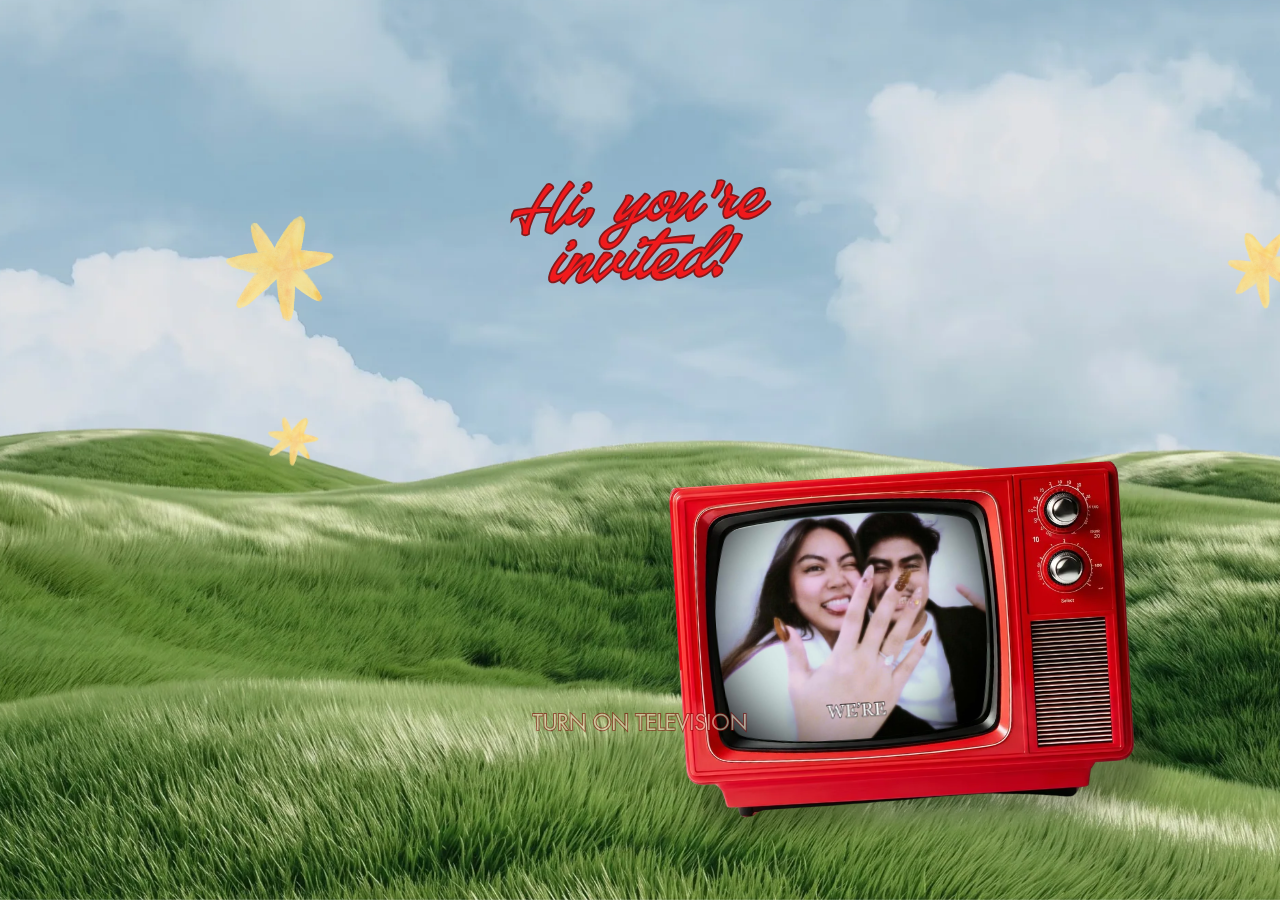
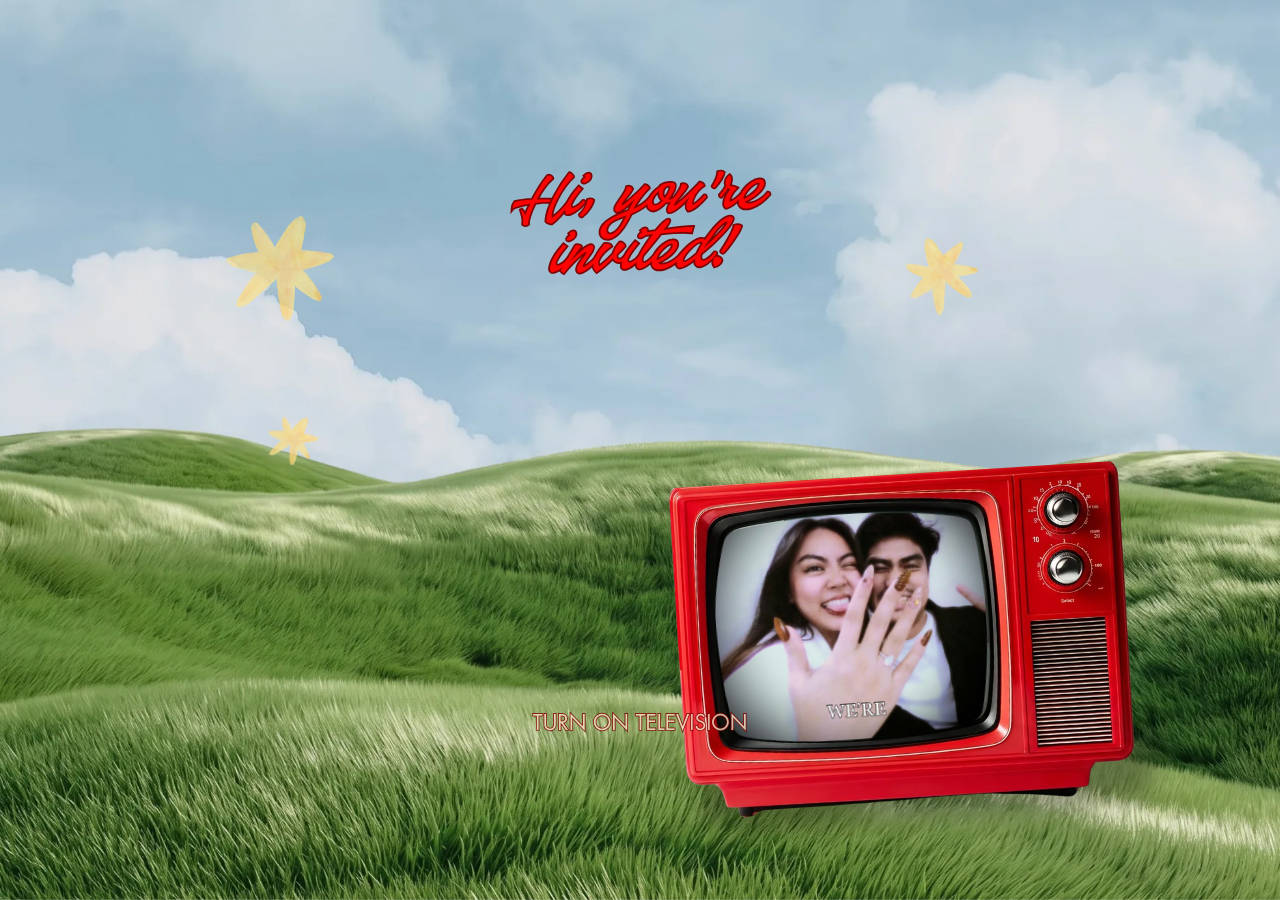
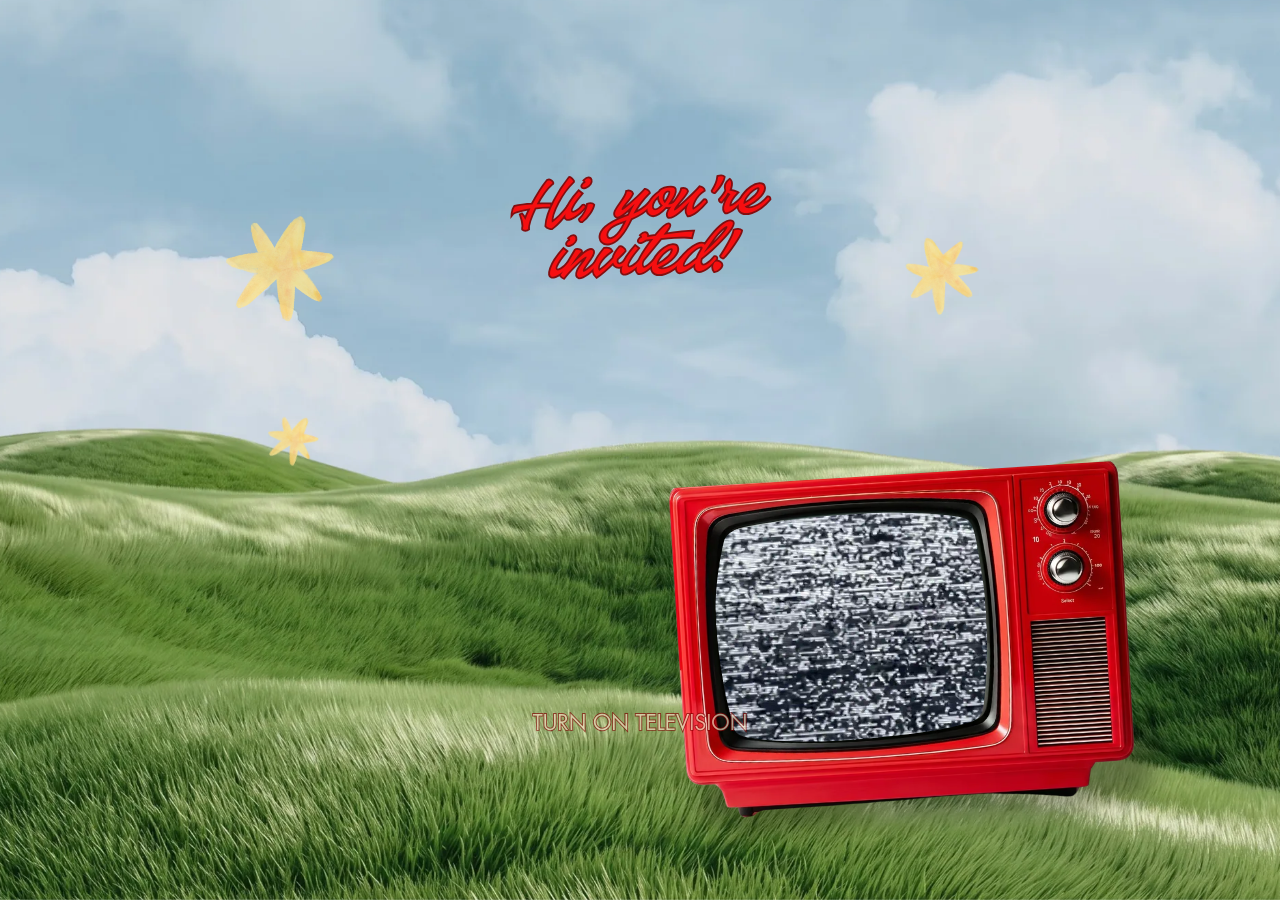
